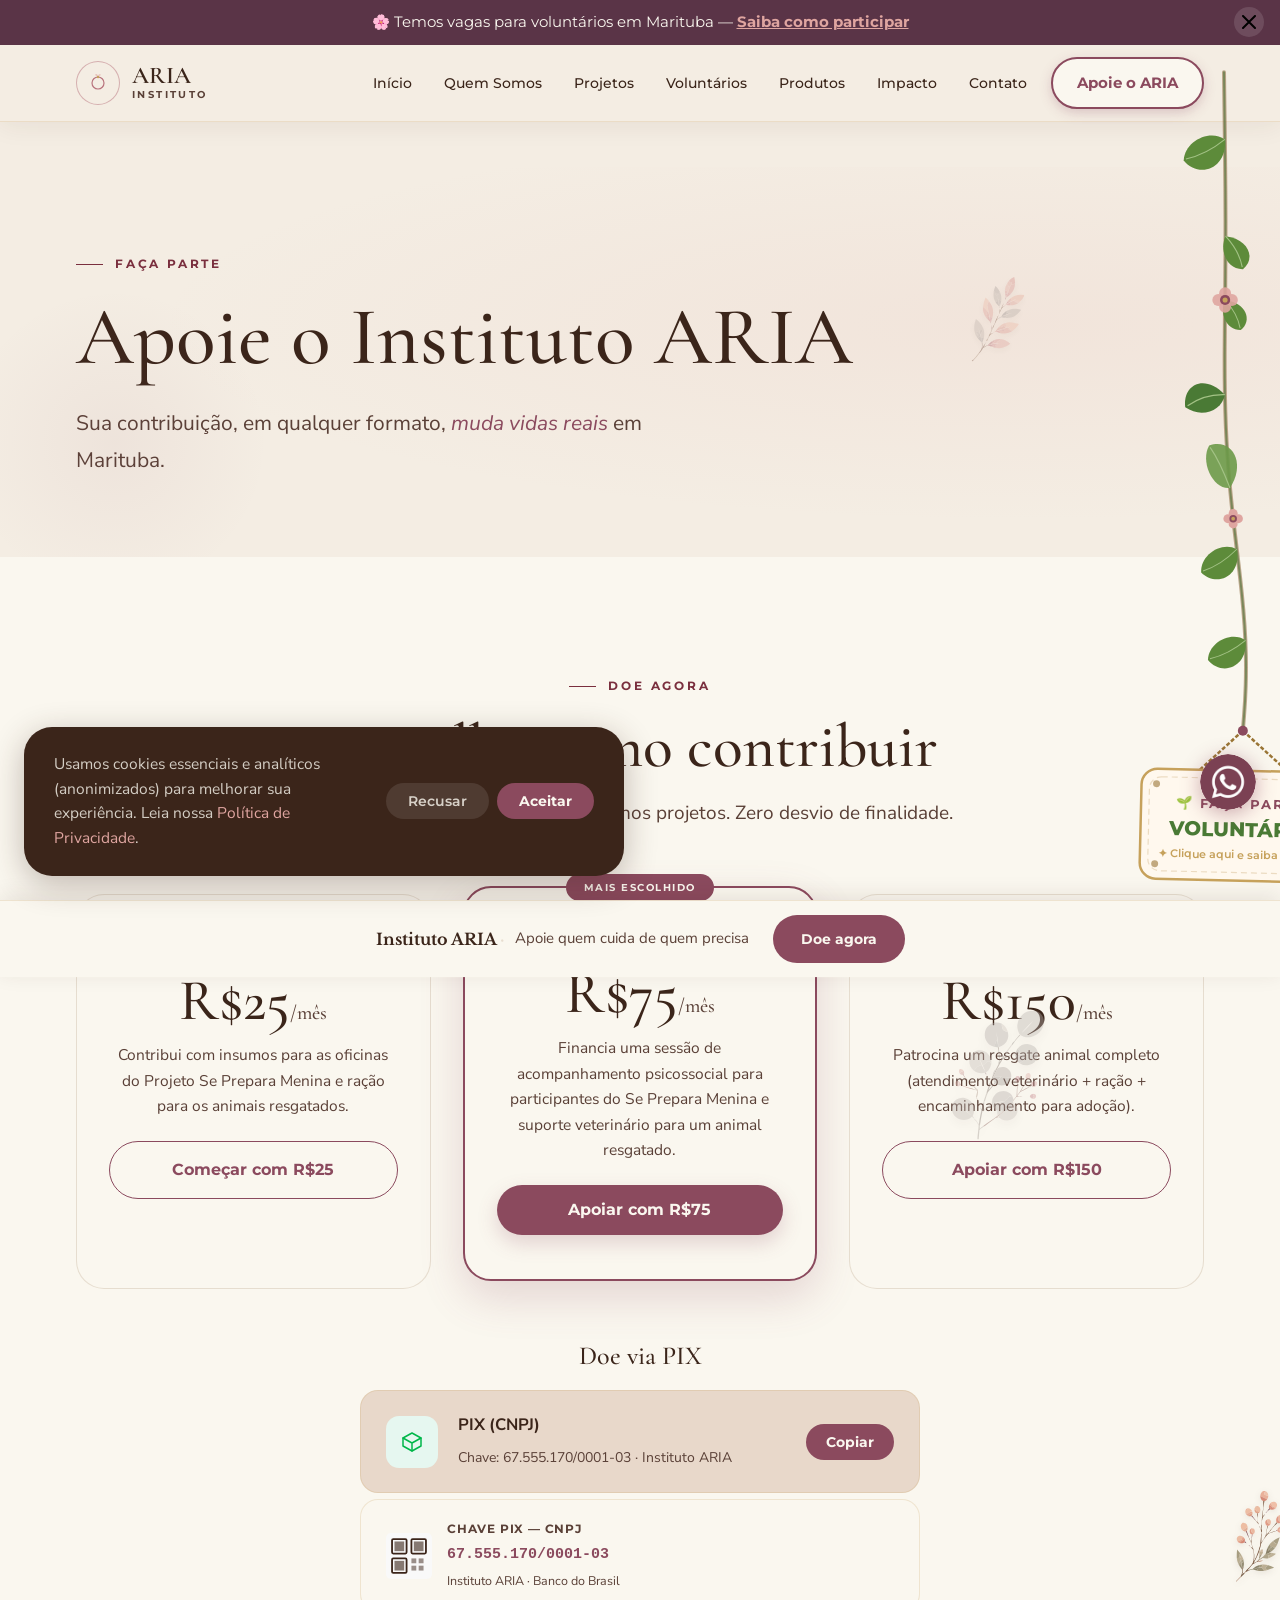
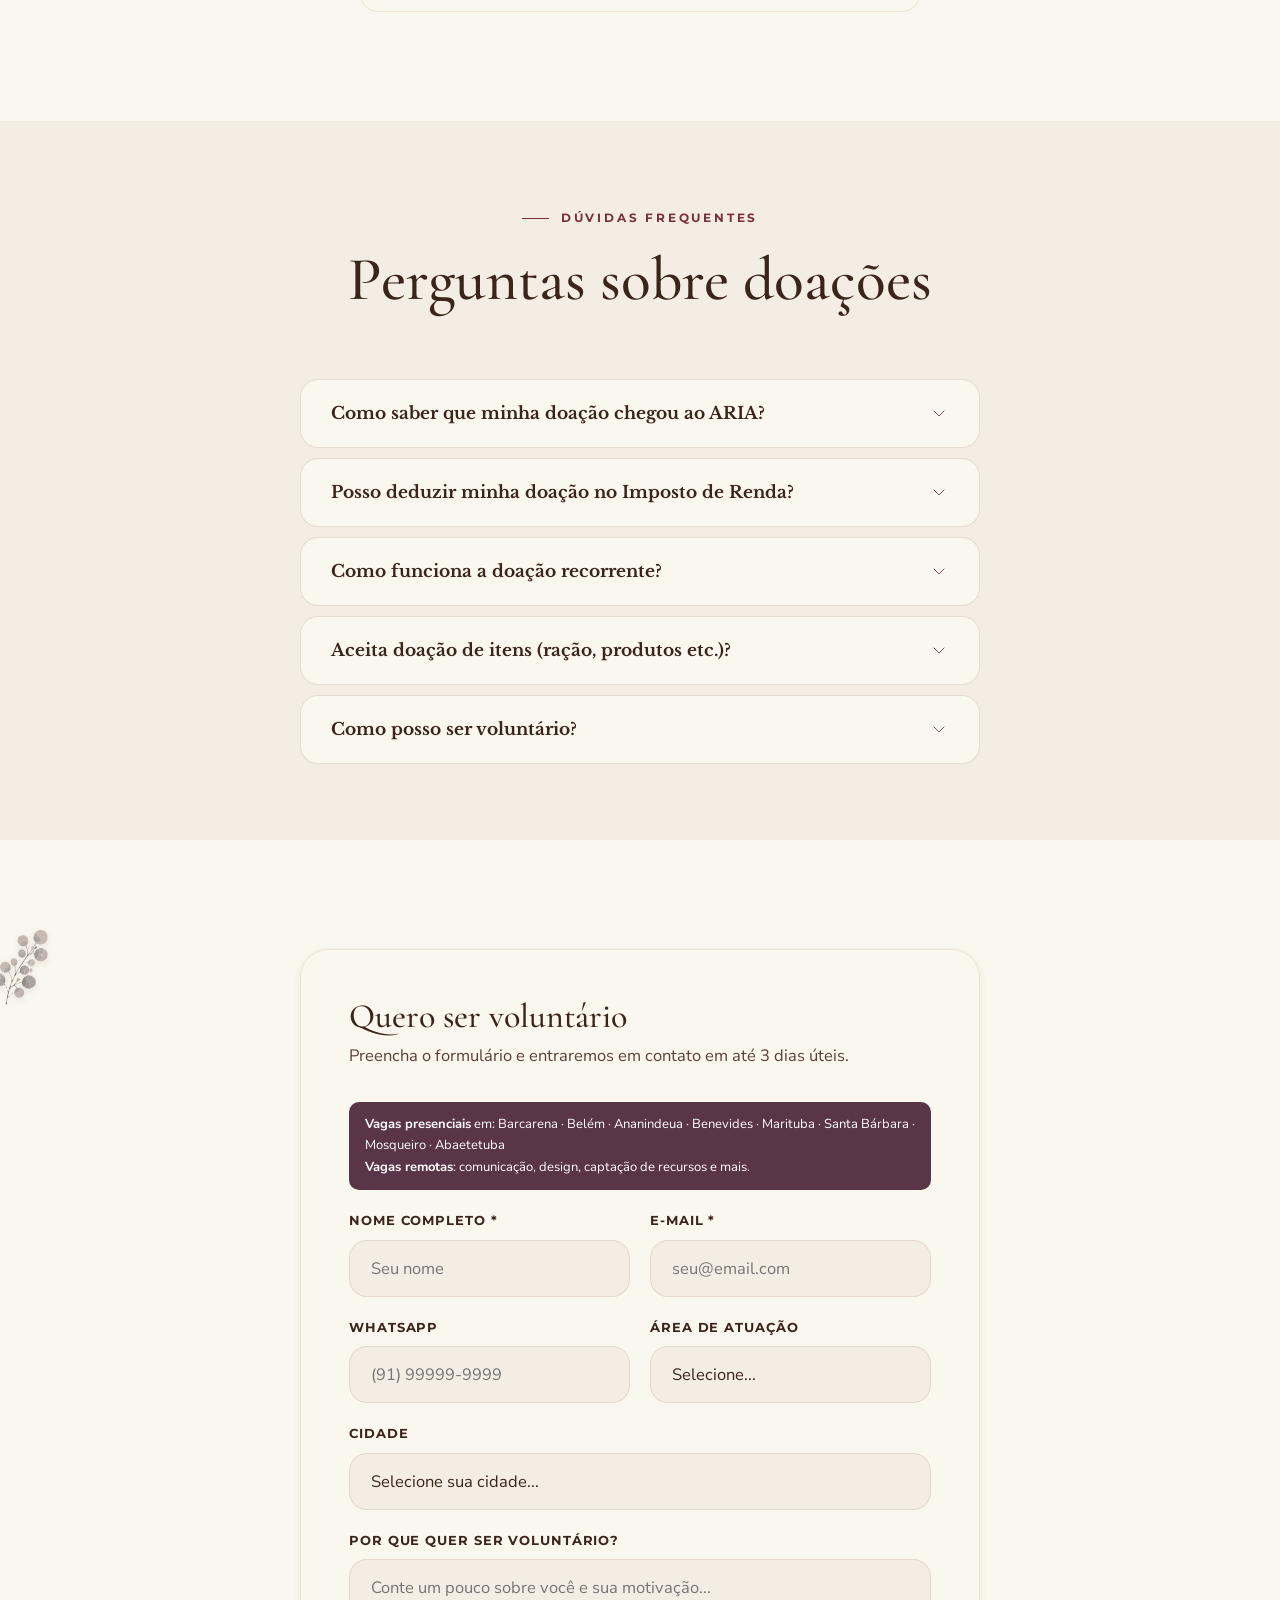
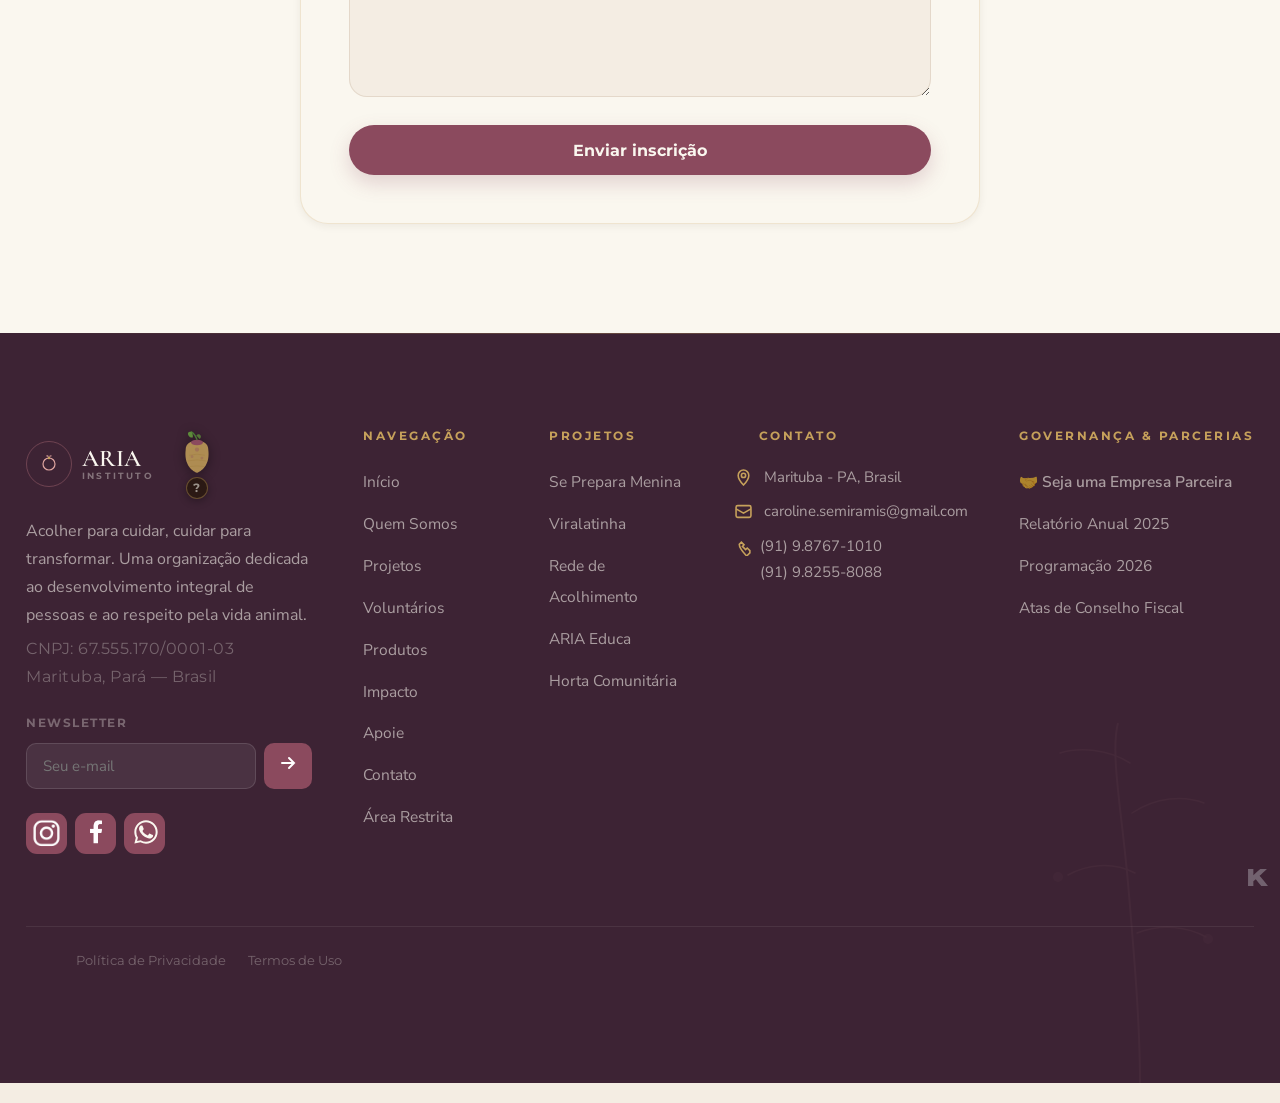
==== apoie.html @ 9a28f28a "Atualização do site institucional" ====
<!DOCTYPE html>
<html lang="pt-BR">
<head>
<meta charset="UTF-8">
<meta name="viewport" content="width=device-width, initial-scale=1.0">
<meta name="description" content="Instituto ARIA — Acolher para cuidar, cuidar para transformar. ONG em Marituba, Pará, dedicada ao desenvolvimento integral de mulheres, famílias e proteção animal.">
<title>Apoie o ARIA — Instituto ARIA</title>
<link rel="preconnect" href="https://fonts.googleapis.com">
  <link rel="preconnect" href="https://loremflickr.com">
<link rel="preconnect" href="https://fonts.gstatic.com" crossorigin>
<link rel="preload" href="https://fonts.googleapis.com/css2?family=Cormorant+Garamond:ital,wght@0,300;0,400;0,500;0,600;1,300;1,400;1,500&family=Libre+Baskerville:ital,wght@0,400;0,700;1,400&family=Nunito+Sans:opsz,wght@6..12,300;6..12,400;6..12,500;6..12,600;6..12,700&family=Montserrat:wght@400;500;600;700&display=swap" as="style" onload="this.onload=null;this.rel='stylesheet'">
<noscript><link rel="stylesheet" href="https://fonts.googleapis.com/css2?family=Cormorant+Garamond:ital,wght@0,300;0,400;0,500;0,600;1,300;1,400;1,500&family=Libre+Baskerville:ital,wght@0,400;0,700;1,400&family=Nunito+Sans:opsz,wght@6..12,300;6..12,400;6..12,500;6..12,600;6..12,700&family=Montserrat:wght@400;500;600;700&display=swap"></noscript>
<link rel="stylesheet" href="css/main.css">
<link rel="stylesheet" href="css/head2.css">
<link rel="stylesheet" href="css/vine.css">
</head>
<body data-page="apoie">
<!-- sprite das plantas/flores, invisível, só fonte para os <use> -->
<svg class="sprite-defs" aria-hidden="true">
  <defs>
<symbol id="plant-1" viewBox="0 0 10.68 22.56"><path fill="#957056" d="M85.38 20.59c.34-.14.74.1.81.44a.6.6 0 0 1-.27.71c-.29.18-.72.08-.88-.22a1 1 0 0 1-.08-.43c.02-.24.2-.43.42-.5" style="stroke-width:.0521303" transform="translate(-76.02 -20.55)"/><path fill="#694529" d="M81.94 22.12c-.14-.3.12-.7.46-.65.24 0 .4.23.42.45-.03.13-.06.28-.17.36-.22.18-.6.11-.7-.16" style="stroke-width:.0521303" transform="translate(-76.02 -20.55)"/><path fill="#6b4428" d="M79.34 21.68c.38-.2.88.18.78.6-.05.44-.65.57-.94.3-.27-.25-.17-.75.16-.9" style="stroke-width:.0521303" transform="translate(-76.02 -20.55)"/><path fill="#7e5a3f" d="M84.96 23.28c.02-.27.48-.26.5 0 .04.18-.1.34-.27.35l-.05.17-.08-.21c-.06-.1-.14-.19-.1-.31" style="stroke-width:.0521303" transform="translate(-76.02 -20.55)"/><path fill="#6e492c" d="M82.2 23.3c.05-.23.4-.23.47-.03.03.14-.08.25-.14.36.06.37.04.74.06 1.1q.03.6.04 1.2c.08.87.01 1.74.1 2.6.14-.43.2-.89.27-1.34q.24-1.7.58-3.38c-.12-.1-.18-.28-.04-.38.14-.17.41.02.38.22-.02.1-.15.14-.18.25-.08.66-.23 1.32-.33 1.99q-.14 1.1-.32 2.2l-.05.08c.13-.04.14-.2.2-.29q.39-.67.69-1.37c.3-.74.62-1.47.87-2.23q.1-.35.26-.69l.08.2c-.02.34-.17.63-.27.94-.26.66-.46 1.34-.77 1.98q-.32.75-.74 1.44c-.2.4-.5.76-.52 1.23.29.74.63 1.47.9 2.22l.04-.03.13-.1c-.02.1 0 .22-.11.24a.4.4 0 0 0-.27.22l-.33-.89c-.2-.55-.45-1.07-.64-1.62a7 7 0 0 1-1.28-.3l.33-.14q.15.03.31.05c-.26-.16-.5-.35-.78-.49q-.8-.5-1.53-1.07c-.52-.4-1.06-.74-1.57-1.13-.13-.1-.3-.15-.38-.3 0-.08.12-.2.2-.1.22.23.52.38.78.57l1.03.74c.44.3.84.63 1.3.9.23.12.44.28.68.38-1.05-1.1-1.94-2.36-2.89-3.56-.06-.11-.25-.06-.3-.2-.1-.2.17-.42.34-.3.09.09.07.21.05.32.88 1.02 1.61 2.16 2.58 3.1.23.22.4.5.65.7q-.27-.47-.5-.97l-.99-2.02q-.35-.8-.65-1.63c-.12-.01-.24-.09-.25-.22-.04-.18.19-.38.34-.25.13.1.12.27.06.4.41.9.77 1.82 1.25 2.68q.4.83.83 1.66-.03-.23-.1-.45l-.92-4.04q-.14-.1-.2-.26.07-.18.24-.24c.18.03.31.25.17.4q.06.47.2.93.37 1.63.77 3.24c.05.15.04.33.13.46.01-.68-.04-1.36-.04-2.03-.03-.6 0-1.19-.04-1.78l-.01-.85c-.12-.06-.22-.18-.17-.33" style="stroke-width:.0521303" transform="translate(-76.02 -20.55)"/><path fill="#6c472b" d="M77.67 23.4c.25-.07.54.09.59.35.07.3-.21.6-.51.56-.29.02-.5-.3-.41-.57a.5.5 0 0 1 .33-.33" style="stroke-width:.0521303" transform="translate(-76.02 -20.55)"/><path fill="#744e31" d="M86.06 23.77c.37-.12.75.3.6.65-.1.38-.65.44-.86.14-.2-.26-.07-.71.26-.79" style="stroke-width:.0521303" transform="translate(-76.02 -20.55)"/><path fill="#714d30" d="M77.14 25.12q.2-.06.37.06c.22.18.16.57-.09.68-.2.11-.45 0-.55-.19-.1-.22.05-.48.27-.55" style="stroke-width:.0521303" transform="translate(-76.02 -20.55)"/><path fill="#805b3e" d="M85.3 25.99c-.08-.25.09-.6.38-.57.23-.01.42.3.28.5-.08.18-.28.25-.47.22l-.1-.17h-.03z" style="stroke-width:.0521303" transform="translate(-76.02 -20.55)"/><path fill="#714c2e" d="m85.36 25.98.03-.01.1.17c-.13.3-.34.55-.5.84a8 8 0 0 0-.9 3.12q-.08 1.05.04 2.1c.05.54.27 1.04.4 1.55q.68 2.28.86 4.64c.1 1.56.07 3.14-.25 4.68l-.15.04-.14-.12a20 20 0 0 0-1-10.27c-.34-.26-.64-.58-1-.83l-.7-.5a39 39 0 0 0-3.61-1.91c-.35-.17-.66-.4-1.01-.55a1 1 0 0 1-.28-.18c.07-.05.16-.2.25-.1.4.35.94.47 1.4.72q1.1.49 2.14 1.04 1.08.56 2.06 1.28c.17.12.31.28.5.4l-.07-.16a.4.4 0 0 1 .27-.22c.11-.02.1-.15.1-.23l-.12.1a8 8 0 0 1 .04-1.63c.1-1.03.4-2.04.9-2.94.18-.36.43-.69.64-1.03" style="stroke-width:.0521303" transform="translate(-76.02 -20.55)"/><path fill="#765235" d="M76.26 26.32c.3-.16.7.17.61.5-.03.2-.22.37-.42.35a.43.43 0 0 1-.43-.4.5.5 0 0 1 .24-.45" style="stroke-width:.0521303" transform="translate(-76.02 -20.55)"/><path fill="#754f2e" d="M77.37 27.3c-.01-.23.31-.35.46-.18.1.07.07.2.05.3.67.36 1.35.73 2.07 1.02.55.19 1.09.42 1.66.54l-.33.15c-.42-.15-.85-.24-1.25-.4-.5-.23-1.02-.42-1.48-.72-.25-.17-.54-.3-.74-.54-.16.13-.42.03-.44-.18" style="stroke-width:.0521303" transform="translate(-76.02 -20.55)"/><path fill="#795437" d="M76.67 27.93c.18-.1.43.04.43.25.02.28-.38.42-.55.2-.13-.14-.06-.38.12-.45" style="stroke-width:.0521303" transform="translate(-76.02 -20.55)"/><path fill="#8f6b51" d="M77.73 31.44c.33-.1.72.1.8.44.14.4-.26.85-.68.78-.22-.04-.45-.19-.52-.41a.65.65 0 0 1 .4-.8" style="stroke-width:.0521303" transform="translate(-76.02 -20.55)"/></symbol>
<symbol id="plant-2" viewBox="0 0 10.72 24.25"><path fill="#fff" d="M100.02 57.37c-.06-.3-.16-.59-.15-.89q.17.52.27 1.05.1.42.17.82v.17l-.1-.06c-.01-.37-.12-.73-.2-1.1" style="stroke-width:.0521303" transform="translate(-90.93 -18.8)"/><path fill="#bdb9b5" d="M110.2 41.96q.08-.03.18-.02c.01.42-.06.84-.1 1.25a6.4 6.4 0 0 1-.97 2.62 5 5 0 0 1-3.1 2.07q.56-.98 1.17-1.91c.54-.8 1.06-1.6 1.65-2.36q.15-.17.26-.36-.16.16-.31.36c-.9 1.06-1.68 2.2-2.43 3.37q-.1-.1-.25-.13-.03-.12-.01-.25c.07-.13.18-.23.24-.36l-.2-.05.11-.1-.07-.1.25-.06c-.15-.16-.17-.39-.24-.59q.01-.07.05-.16c.37-.85.95-1.61 1.7-2.17a7 7 0 0 1 2.07-1.05M102.8 43.73c.09-.16.13-.35.28-.47a5.7 5.7 0 0 1 1.81 2.76c.11.53.2 1.07.1 1.6l-.05-.15-.05.2-.07-.2c-.19.04-.4.12-.55-.03-.11 0-.22.04-.33 0-.1-.16-.02-.4-.2-.52l-.04-.03c-.08-.57-.21-1.14-.3-1.72-.05-.19-.06-.38-.14-.57q.22 1.38.41 2.76l-.01.03-.07.25c-.07-.08-.16 0-.21.06l-.31.37c0 .2-.02.42-.21.53a4.7 4.7 0 0 1-.67-2.7c.06-.75.3-1.48.6-2.17" style="stroke-width:.0521303" transform="translate(-90.93 -18.8)"/><path fill="#aca9a7" d="M106.04 47.77a5 5 0 0 1 .34-2.43c.07.2.1.43.24.59l-.25.06.07.1-.11.1.2.05c-.06.13-.17.23-.24.36q-.02.13.01.25.16.03.25.13c-.18.26-.3.56-.5.79" style="stroke-width:.0521303" transform="translate(-90.93 -18.8)"/><path fill="#b5b1ae" d="M103.73 46.92c.19.12.1.36.21.53q.16.02.33-.01c.16.15.36.07.55.03l.07.2.05-.2.05.15a5 5 0 0 1-.59 1.83q-.07-.25-.08-.5-.15-.16-.28-.32l-.04.2c-.09-.45-.12-.9-.2-1.36-.02-.18-.07-.36-.07-.55" style="stroke-width:.0521303" transform="translate(-90.93 -18.8)"/><path fill="#beb9b5" d="M99.54 47.4q.7.39 1.3.91c.4.32.7.72 1 1.14q.44.78.6 1.67l-.25.08-.04.06-.07-.05-.08.03q-.16-.22-.29-.48c-.16.02-.3.13-.44.2l-.15-.13h-.1q-.34-.82-.68-1.64c0 .14.08.26.12.39q.27.7.5 1.44-.15.09-.33.13c0 .2-.23.3-.25.5q-.1.01-.18.06-.04.22-.14.42a5 5 0 0 1-.79-3.1q.07-.83.27-1.63" style="stroke-width:.0521303" transform="translate(-90.93 -18.8)"/><path fill="#aeaaa7" d="M103.59 47.64q.02-.13.07-.25c.1.4.1.82.18 1.22l-.02.03a1 1 0 0 0-.08.32l-.08-.1a.6.6 0 0 1-.3.44q-.28-.33-.5-.7c.19-.1.2-.33.2-.53l.32-.37c.05-.06.14-.14.2-.06" style="stroke-width:.0521303" transform="translate(-90.93 -18.8)"/><path fill="#bcb7b3" d="M110.23 47.71c.3 0 .59-.03.88.03q-.02.14-.07.27c-.36.9-.84 1.76-1.51 2.46a5 5 0 0 1-2.91 1.46c-.4.05-.78.03-1.17.03q.32-.35.7-.65a33 33 0 0 1 3.55-2.68q-.6.32-1.16.69c-.42.25-.8.57-1.2.84l-.31-.03c.09-.15.04-.32-.01-.47.1-.21.1-.5-.08-.67.42-.4.93-.67 1.45-.91a6 6 0 0 1 1.84-.37M106.46 53.9a5.6 5.6 0 0 1 3.09.2q-.56.87-1.29 1.62a5 5 0 0 1-1.89 1.28 5.4 5.4 0 0 1-2.3.3c-.28-.03-.57-.05-.85-.14.1-.15.28-.22.43-.32.74-.5 1.54-.88 2.32-1.28q1.02-.5 2.07-.94c-.16.02-.32.1-.47.15-.74.3-1.48.57-2.18.94q-.12.06-.23.08l-.22-.02c-.02-.15-.02-.32-.12-.44q-.13-.1-.27-.2c-.04-.08 0-.17.01-.25v-.01a5 5 0 0 1 1.9-.96" style="stroke-width:.0521303" transform="translate(-90.93 -18.8)"/><path fill="#a27f67" d="m106.02 47.84.13.01q0 .12-.06.22a141 141 0 0 0-2.32 5.03c.21-.1.34-.32.54-.45.3-.29.65-.5.93-.8l.14.12q-.74.6-1.42 1.27c-.23.26-.52.48-.64.82-.3.75-.65 1.48-.94 2.23l-.76 1.77v.06c.46-.43.98-.77 1.5-1.11.01.05.09.12.05.17-.57.4-1.15.8-1.64 1.29-.17.13-.2.35-.3.53-.17.48-.42.92-.56 1.4.15-.08.27-.21.43-.28q.06.01.1.04c-.22.24-.52.4-.7.67-.33.7-.59 1.43-.9 2.13-.16.39-.27.8-.46 1.17l-.22-.1c.1-.34.25-.65.37-.97q.5-1.23 1-2.45.16-.38.1-.79c-.05-.3-.04-.6-.1-.89-.04-.17-.01-.36-.13-.51l.04.04.11.06v-.17l.01.08q.08.44.15.92.09.33.04.68.38-.87.74-1.73.18-.42.35-.86c.24-.47.42-.96.63-1.45.02-.37-.08-.75-.13-1.12q-.08-.51-.2-1.02l.16-.03q.22.85.32 1.74c.12-.05.12-.2.17-.29q.47-1.08.97-2.16.3-.6.52-1.21c-.02-.35.02-.7 0-1.05q-.05-.45-.06-.91l.12-.03h.02c.05.54.11 1.08.09 1.63q.08-.08.12-.18.8-1.77 1.69-3.52" style="stroke-width:.0521303" transform="translate(-90.93 -18.8)"/><path fill="#a39f9d" d="m104 48.83.04-.2c.07.13.19.2.28.31q.01.26.08.51-.12.24-.28.45l-.02.01c-.02-.36-.08-.72-.1-1.08" style="stroke-width:.0521303" transform="translate(-90.93 -18.8)"/><path fill="#9f9b98" d="M103.74 48.96a1 1 0 0 1 .08-.32q.06.28.07.55c.04.24.09.47.05.71q-.3-.3-.57-.6.25-.15.29-.44z" style="stroke-width:.0521303" transform="translate(-90.93 -18.8)"/><path fill="#b5b2af" d="M105.8 50.53c.26-.6.67-1.1 1.14-1.54.18.17.18.46.08.67.05.15.1.32.01.47l.3.03q-.44.35-.88.7c-.22-.14-.55-.06-.66-.33" style="stroke-width:.0521303" transform="translate(-90.93 -18.8)"/><path fill="#afaba8" d="M105.6 50.96q.08-.22.2-.43c.1.27.43.2.65.32q-.56.46-1.1.97l-.07.02c.08-.3.22-.58.32-.88" style="stroke-width:.0521303" transform="translate(-90.93 -18.8)"/><path fill="#b8b4b1" d="M101.27 50.95c.15-.06.28-.17.44-.19q.13.26.29.48l.08-.03.07.05.04-.06.24-.08c.11.63.04 1.28-.1 1.9q-.12-.08-.24-.17c-.23-.22-.27-.54-.42-.79-.04-.08-.14-.03-.18.02q-.23-.62-.46-1.25h.1z" style="stroke-width:.0521303" transform="translate(-90.93 -18.8)"/><path fill="#b5b0ad" d="M100.63 51.15q.19-.04.34-.13.16.42.3.86l-.25.3.17.03c-.05.17-.24.15-.37.19q.02.12-.01.24-.12.1-.19.23a4 4 0 0 1-.56-.74c.08-.13.1-.28.14-.42q.08-.04.18-.07c.02-.2.24-.29.25-.5" style="stroke-width:.0521303" transform="translate(-90.93 -18.8)"/><path fill="#a8a5a3" d="m101.02 52.18.25-.3c.21.65.46 1.28.62 1.95a4 4 0 0 1-1.27-.96q.07-.14.19-.23c.03-.08 0-.16 0-.24.14-.04.33-.02.38-.2zM101.5 52.08c.03-.05.13-.1.17-.02.15.25.2.57.42.79l.25.18c-.06.26-.18.5-.27.75-.1-.1-.1-.25-.15-.37q-.2-.67-.43-1.33" style="stroke-width:.0521303" transform="translate(-90.93 -18.8)"/><path fill="#afacaa" d="M103.12 56.99a5 5 0 0 1 1.44-2.1c0 .07-.05.16-.01.23q.14.1.27.21c.1.12.1.3.12.44l.22.02c-.61.35-1.25.67-1.82 1.1-.07.04-.13.13-.22.1" style="stroke-width:.0521303" transform="translate(-90.93 -18.8)"/><path fill="#bdb7b2" d="M99.54 55.37c.16.07.25.22.36.34.38.44.6 1 .65 1.58q-.16.09-.28.22l-.1-.06-.03.08q-.1-.53-.27-1.05c0 .3.09.6.15.89-.14-.18-.36-.14-.55-.13-.22-.6-.13-1.27.07-1.87" style="stroke-width:.0521303" transform="translate(-90.93 -18.8)"/><path fill="#b0aaa7" d="M99.47 57.24c.19-.01.41-.05.55.13.07.36.18.72.18 1.09l-.04-.04c-.27-.36-.58-.73-.7-1.18" style="stroke-width:.0521303" transform="translate(-90.93 -18.8)"/><path fill="#b0aca7" d="M100.27 57.5q.13-.12.28-.2.03.59-.23 1.13l-.01-.08q-.07-.4-.17-.82l.03-.08z" style="stroke-width:.0521303" transform="translate(-90.93 -18.8)"/><path fill="#bcb4ae" d="M101.95 59.46q.53-.25 1.13-.24c-.01.11-.13.16-.2.23q-.34.31-.75.5c-.29.16-.62.14-.93.21l-.1-.04c.31-.18.52-.5.85-.66" style="stroke-width:.0521303" transform="translate(-90.93 -18.8)"/><path fill="#fcfbfa" d="m98.8 21.17.14-.12.1.13c.17.4-.16.9-.6.84-.16 0-.4-.18-.53-.02.08.56.02 1.12.07 1.68.1 1.37.14 2.74-.07 4.1l-.08.46q-.17.9-.47 1.77c-.23.72-.57 1.39-.82 2.1a8 8 0 0 0 1.63-1.36 8.98 8.98 0 0 0 2.1-4.75c.05-.2.03-.4.03-.6-.18-.12-.41-.22-.46-.44-.16-.35.05-.72.31-.93l.25-.06h.3c.28.16.6.41.54.79a.7.7 0 0 1-.67.64 8 8 0 0 1-.44 2.47 10 10 0 0 1-1.3 2.5l-.32.38c-.5.66-1.2 1.1-1.81 1.65-.23.19-.48.37-.65.6-.2.48-.31.98-.47 1.47-.17.65-.4 1.3-.5 1.97q-.16.66-.27 1.34a26 26 0 0 0-.36 3.7c-.03.4-.1.83 0 1.22 0 .12.07.33-.1.35-.09.02-.14-.06-.19-.12-.05-1.94.07-3.9.48-5.8a25 25 0 0 1 1.05-3.91c.12-.29.05-.6.09-.9.12-1.4 0-2.82-.24-4.2q-.2-1.3-.3-2.62c-.26-.07-.56-.16-.65-.44-.19-.4.04-.89.45-1.03.36-.18.78.06.95.4.2.33 0 .74-.3.94q-.12.05-.23.12.09.84.19 1.67.15.9.28 1.77c.13 1.12.23 2.26.1 3.39a13.34 13.34 0 0 0 1.73-5.89c.03-.25.08-.5 0-.75.03-1.02-.07-2.04-.06-3.06q-.02-.24-.06-.48-.23.1-.47.17c-.17-.07-.4-.04-.53-.2q.1-.08.22-.13c.33.18.67-.05.94-.26h.37l.04.02c.13 0 .31.1.43 0 .23-.12.23-.35.15-.57m1.58 3.08a.6.6 0 0 0-.33.35c-.03.26.18.58.47.52.2.1.33-.08.42-.2.21-.34-.2-.81-.56-.67m-5.27.05c-.26.1-.42.49-.22.71.2.31.83.27.9-.15.17-.37-.33-.72-.68-.56" style="stroke-width:.0521303" transform="translate(-90.93 -18.8)"/><path fill="#a5826f" d="M97.39 20.87q.22-.09.45-.01c.1.08.16.2.07.32-.1.2-.4.16-.52-.01q-.05-.15 0-.3" style="stroke-width:.0521303" transform="translate(-90.93 -18.8)"/><path fill="#af8a78" d="M94.45 21.85c.3-.11.58.3.41.55-.14.28-.62.19-.67-.12-.04-.19.1-.37.26-.43" style="stroke-width:.0521303" transform="translate(-90.93 -18.8)"/><path fill="#926e5b" d="M93.67 23.14c.25-.09.56.12.53.4 0 .26-.3.47-.54.36-.34-.11-.32-.66.01-.76" style="stroke-width:.0521303" transform="translate(-90.93 -18.8)"/><path fill="#b5937f" d="M93.36 25.7c.2-.04.43.13.38.35-.02.23-.33.37-.5.2-.23-.14-.12-.5.12-.55" style="stroke-width:.0521303" transform="translate(-90.93 -18.8)"/><path fill="#9b7764" d="M101.18 29.09c.26-.1.55.18.45.45-.06.28-.49.34-.63.1-.14-.19-.03-.47.18-.55" style="stroke-width:.0521303" transform="translate(-90.93 -18.8)"/><path fill="#714b2d" d="M93.61 30.32c.18-.1.45-.01.49.2.06.25-.2.54-.45.4-.28-.06-.28-.48-.04-.6" style="stroke-width:.0521303" transform="translate(-90.93 -18.8)"/><path fill="#864859" d="M91.16 30.79c.28-.14.66.09.6.42.02.33-.42.51-.66.3-.25-.17-.21-.59.06-.72" style="stroke-width:.0521303" transform="translate(-90.93 -18.8)"/><path fill="#9a5d6c" d="M100.09 31.39c.23-.12.54.07.53.33.04.3-.35.52-.6.36-.26-.15-.23-.6.07-.7" style="stroke-width:.0521303" transform="translate(-90.93 -18.8)"/><path fill="#894c5b" d="M94.26 32.35c.03-.19.24-.36.43-.26.22.1.21.5-.05.55-.2.05-.37-.1-.38-.3" style="stroke-width:.0521303" transform="translate(-90.93 -18.8)"/><path fill="#e6d8cc" d="M95.1 24.3c.35-.16.85.19.68.56-.07.42-.7.46-.9.15-.2-.22-.04-.61.22-.71" style="stroke-width:.0521303" transform="translate(-90.93 -18.8)"/><path fill="#e8dbd0" d="M100.37 24.25c.37-.14.77.33.56.66-.1.13-.22.3-.42.21-.3.06-.5-.26-.47-.52a.6.6 0 0 1 .33-.35" style="stroke-width:.0521303" transform="translate(-90.93 -18.8)"/><path fill="#f9f7f5" d="M97.54 18.81c.22-.02.47-.01.63.16q.19.25.22.56c.32-.11.68 0 .8.34.05.36-.01.82-.39 1l.14.18-.15.12q-.2-.16-.43-.26c-.26-.08-.42-.34-.67-.43-.25 0-.45.2-.6.38q-.08.36-.28.66c-.1.14-.04.33.05.46q-.12.05-.22.13-.19-.2-.16-.47c-.17-.12-.38-.17-.54-.3-.13-.15-.32-.32-.28-.55-.08-.33.22-.51.46-.64-.04-.29-.06-.6.1-.85l.06-.06q.09-.08.22-.13c.22.02.46-.01.62.17.17-.1.2-.4.42-.47m-.16.57h-.05c.04.13-.12.47.05.47.06.15.23.25.37.32.16-.07.34-.19.36-.37h.05c-.02-.13.07-.37-.05-.42 0-.2-.2-.38-.41-.36-.17.04-.31.19-.32.36m-.92.02c-.25.22-.1.68.07.86.15.15.54.36.64.06.12-.04.03-.3.05-.42l-.05.02c.07-.38-.37-.73-.71-.52m2.09.31c-.36.14-.54.7-.22.97.1.14.34.04.45-.05q.19-.29.22-.62c-.07-.17-.22-.4-.45-.3m-2.63.83c-.1.04-.1.3 0 .35.05.17.2.3.37.37.14.04.31.16.45.04.12-.22.14-.56-.1-.7-.18-.15-.58-.34-.72-.06" style="stroke-width:.0521303" transform="translate(-90.93 -18.8)"/><path fill="#a4826e" d="M97.38 19.38c.01-.17.15-.32.32-.36.2-.02.4.16.41.36v.42c-.02.18-.2.3-.36.37-.14-.07-.31-.17-.37-.32z" style="stroke-width:.0521303" transform="translate(-90.93 -18.8)"/><path fill="#a98775" d="M96.46 19.4c.34-.21.78.14.7.52-.05-.11-.15-.43-.1.07-.12.17-.35.2-.53.27-.17-.18-.32-.64-.07-.86M98.55 19.71c.23-.1.38.13.45.3q-.03.33-.22.62c-.11.1-.34.2-.45.05-.32-.27-.14-.83.22-.97" style="stroke-width:.0521303" transform="translate(-90.93 -18.8)"/><path fill="#daccc3" d="M97.33 19.39h.05v.46c-.17 0-.01-.34-.05-.46" style="stroke-width:.0521303" transform="translate(-90.93 -18.8)"/><path fill="#baa195" d="M98.11 19.38c.12.05.03.3.05.42h-.05z" style="stroke-width:.0521303" transform="translate(-90.93 -18.8)"/><path fill="#a3816e" d="M97.05 20c-.04-.51.06-.2.12-.08v.4c-.1.3-.49.1-.64-.06.18-.07.41-.1.52-.27" style="stroke-width:.0521303" transform="translate(-90.93 -18.8)"/><path fill="#c1a79a" d="m97.17 19.92.05-.02c-.02.13.07.38-.05.42z" style="stroke-width:.0521303" transform="translate(-90.93 -18.8)"/><path fill="#a58573" d="M95.92 20.54c.14-.28.54-.1.72.06.24.14.22.48.1.7-.14.12-.3 0-.45-.04a.6.6 0 0 1-.37-.37z" style="stroke-width:.0521303" transform="translate(-90.93 -18.8)"/><path fill="#a88774" d="M97.1 20.86c.14-.18.34-.38.6-.38.24.1.4.35.66.43q.24.09.43.26c.08.22.08.45-.15.57h-.43l-.04-.01c-.1-.11-.3-.12-.37 0-.27.2-.6.43-.94.25-.09-.13-.15-.32-.05-.46q.2-.3.28-.66" style="stroke-width:.0521303" transform="translate(-90.93 -18.8)"/><path fill="#d5c4b9" d="M95.92 20.89c-.1-.04-.1-.31 0-.35z" style="stroke-width:.0521303" transform="translate(-90.93 -18.8)"/><path fill="#dfcfc8" d="M97.8 21.72c.08-.11.28-.1.37 0z" style="stroke-width:.0521303" transform="translate(-90.93 -18.8)"/><path fill="#decec4" d="M98.2 21.74h.44c-.12.1-.3 0-.43 0" style="stroke-width:.0521303" transform="translate(-90.93 -18.8)"/><path fill="#f3ece7" d="M97.77 25.68c.07.24.02.5-.01.75q-.03-.38 0-.75" style="stroke-width:.0521303" transform="translate(-90.93 -18.8)"/><path fill="#ac8187" d="M91.7 31.02c.1.04.1.3 0 .34z" style="stroke-width:.0521303" transform="translate(-90.93 -18.8)"/><path fill="#f3ece6" d="M94.45 42.7c-.1-.4-.03-.82 0-1.22q.03.6 0 1.22" style="stroke-width:.0521303" transform="translate(-90.93 -18.8)"/></symbol>
<symbol id="plant-3" viewBox="0 0 10.58 24.92"><path fill="#753d4d" d="M114.54 24.88a2.3 2.3 0 0 1 1.64-.3c-.2.04-.42.03-.61.1.11.09.26.1.39.17q.2.23.43.42c0 .11-.04.23-.17.25 0 .12.1.2.18.27q-.24.52-.65.94c-.1-.03-.22-.05-.25-.17-.08-.23-.14-.48-.34-.64l-.01-.16c-.13-.14-.3-.23-.37-.4-.05-.13-.17-.2-.25-.3z" style="stroke-width:.0521303" transform="translate(-106.03 -18.15)"/><path fill="#864555" d="M115.57 24.68c.2-.07.4-.06.6-.1q.25.01.44.14 0 .56-.21 1.07c-.08-.08-.18-.15-.18-.27.13-.02.17-.14.17-.25q-.23-.2-.43-.42c-.13-.06-.28-.08-.4-.17" style="stroke-width:.0521303" transform="translate(-106.03 -18.15)"/><path fill="#8d4454" d="M113.54 18.35a1 1 0 0 1 .6-.2c.2.06.35.24.45.41.35.8.27 1.7-.03 2.5h-.02q-.08.01-.14.05l.03-.16h-.15c-.1-.14-.1-.33-.15-.48q-.13-.17-.33-.23l-.09.05-.09-.2a.5.5 0 0 0-.31-.05c-.16.05-.3-.02-.45-.07-.1.12-.18.3-.37.26l-.07-.15c.19-.66.56-1.3 1.12-1.73" style="stroke-width:.0521303" transform="translate(-106.03 -18.15)"/><path fill="#753b4b" d="M112.86 19.97c.15.05.3.12.45.07q.15-.03.31.05l.1.2.08-.05q.2.06.33.23c.05.16.04.34.15.47l.15.01-.03.16.14-.05q-.25.68-.82 1.12c-.19.13-.41.27-.65.26l-.3-.08h-.02c-.52-.63-.55-1.53-.33-2.28l.07.15c.19.04.28-.14.37-.26" style="stroke-width:.0521303" transform="translate(-106.03 -18.15)"/><path fill="#9a4b5a" d="M107.7 21.12h.37c.54.18.94.6 1.23 1.07-.44.23-.91.42-1.41.47-.13.06-.22.18-.33.27l-.1-.05-.03.1q-.12-.45-.06-.9c.02-.34.08-.71.33-.96" style="stroke-width:.0521303" transform="translate(-106.03 -18.15)"/><path fill="#894455" d="M107.89 22.66c.5-.05.97-.24 1.4-.47.2.29.3.6.4.93-.24.14-.49.23-.73.35-.3.14-.64.2-.92.39q-.13.07-.18.24-.31-.53-.43-1.13l.04-.1.09.06c.1-.09.2-.21.33-.27" style="stroke-width:.0521303" transform="translate(-106.03 -18.15)"/><path fill="#6d4a2e" d="m112.76 22.36.3.08a75 75 0 0 1-1.84 5.6l-.07-.2-.21-.01c.66-1.8 1.3-3.62 1.82-5.47" style="stroke-width:.0521303" transform="translate(-106.03 -18.15)"/><path fill="#783b4a" d="M108.96 23.47c.24-.12.5-.21.73-.35.12.56.17 1.25-.25 1.7l-.28.12c-.17.05-.35-.01-.5-.08-.34-.16-.6-.45-.8-.76q.05-.16.18-.24c.28-.2.62-.25.92-.4" style="stroke-width:.0521303" transform="translate(-106.03 -18.15)"/><path fill="#735033" d="M109.16 24.94q.15-.05.28-.12c.56 1.53.71 3.2.57 4.82 0 .3-.07.6-.08.9l.07-.12c.17-.55.4-1.07.58-1.61q.17-.5.36-.98h.2l.08.21q-.5 1.31-.97 2.62-.23.63-.44 1.28.13-.16.23-.35a28 28 0 0 1 3.2-4.27c.06-.08.18-.14.18-.26l.22.31c-.28.33-.6.62-.86.96-.48.56-.9 1.15-1.34 1.74q-.9 1.26-1.58 2.64-.32.62-.58 1.26.17-.15.3-.33a8 8 0 0 1 2.14-1.78c.18-.1.35-.25.56-.3q.01.13.08.26l.01.04a8.5 8.5 0 0 0-3.14 2.77c-.23.35-.5.67-.67 1.06q-.65 1.48-1.22 3c-.51 1.38-.94 2.82-.95 4.3-.1.14-.24.06-.36 0 .04-1.97.71-3.84 1.44-5.65.63-1.54 1.28-3.08 1.73-4.68.08-.4.23-.78.26-1.19q.26-1.43.28-2.87.03-1.89-.58-3.66" style="stroke-width:.0521303" transform="translate(-106.03 -18.15)"/><path fill="#633646" d="M113.82 25.5q.3-.39.72-.62l-.01.17c.08.1.2.18.25.3.08.18.24.27.37.4l.01.17c.2.16.26.41.34.64.03.12.16.14.25.17q-.21.23-.48.38-.11-.05-.24-.08-.06-.18-.18-.33c.09-.21-.04-.45-.2-.6-.13-.1-.22-.26-.35-.37-.17-.06-.38-.05-.48-.23" style="stroke-width:.0521303" transform="translate(-106.03 -18.15)"/><path fill="#532f3f" d="M113.4 26.38c.06-.32.23-.61.42-.88.1.18.31.17.48.23q.17.18.35.38c.16.14.29.38.2.59.1.1.13.22.18.33q.13.03.24.08c-.47.31-1.1.5-1.63.26l-.22-.31c-.1-.21-.07-.46-.03-.68" style="stroke-width:.0521303" transform="translate(-106.03 -18.15)"/><path fill="#693a4c" d="M113.46 30.04q.55-.25 1.18-.22c0 .13-.12.21-.16.33q.02.19.09.36c.1.2.26.36.33.57 0 .12-.06.22-.09.33l.12.32q-.49.36-1.07.45l-.38-.06c.2-.18.1-.44.14-.66.05-.29-.18-.51-.26-.77-.04-.15-.2-.22-.3-.32l.5-.3z" style="stroke-width:.0521303" transform="translate(-106.03 -18.15)"/><path fill="#814454" d="M114.64 29.82c.36.08.83.15.97.55.05.53-.25 1.05-.68 1.36l-.12-.32c.03-.11.1-.21.09-.33-.07-.2-.23-.37-.33-.57l-.1-.36c.05-.12.16-.2.17-.33" style="stroke-width:.0521303" transform="translate(-106.03 -18.15)"/><path fill="#543041" d="M112.28 31.55c.06-.67.57-1.25 1.18-1.51l.1.03-.5.3c.1.1.26.17.3.32.08.26.31.48.26.77-.04.22.05.48-.14.66q.19 0 .38.06c-.52.14-1.13.05-1.5-.36a1 1 0 0 1-.08-.27" style="stroke-width:.0521303" transform="translate(-106.03 -18.15)"/><path fill="#fff" d="M100.02 57.37c-.06-.3-.16-.59-.15-.89q.17.52.27 1.05.1.42.17.82v.17l-.1-.06c-.01-.37-.12-.73-.2-1.1" style="stroke-width:.0521303" transform="translate(-106.03 -18.15)"/><path fill="#bdb9b5" d="M110.2 41.96q.08-.03.18-.02c.01.42-.06.84-.1 1.25a6.4 6.4 0 0 1-.97 2.62 5 5 0 0 1-3.1 2.07q.56-.98 1.17-1.91c.54-.8 1.06-1.6 1.65-2.36q.15-.17.26-.36-.16.16-.31.36c-.9 1.06-1.68 2.2-2.43 3.37q-.1-.1-.25-.13-.03-.12-.01-.25c.07-.13.18-.23.24-.36l-.2-.05.11-.1-.07-.1.25-.06c-.15-.16-.17-.39-.24-.59q.01-.07.05-.16c.37-.85.95-1.61 1.7-2.17a7 7 0 0 1 2.07-1.05M102.8 43.73c.09-.16.13-.35.28-.47a5.7 5.7 0 0 1 1.81 2.76c.11.53.2 1.07.1 1.6l-.05-.15-.05.2-.07-.2c-.19.04-.4.12-.55-.03-.11 0-.22.04-.33 0-.1-.16-.02-.4-.2-.52l-.04-.03c-.08-.57-.21-1.14-.3-1.72-.05-.19-.06-.38-.14-.57q.22 1.38.41 2.76l-.01.03-.07.25c-.07-.08-.16 0-.21.06l-.31.37c0 .2-.02.42-.21.53a4.7 4.7 0 0 1-.67-2.7c.06-.75.3-1.48.6-2.17" style="stroke-width:.0521303" transform="translate(-106.03 -18.15)"/><path fill="#aca9a7" d="M106.04 47.77a5 5 0 0 1 .34-2.43c.07.2.1.43.24.59l-.25.06.07.1-.11.1.2.05c-.06.13-.17.23-.24.36q-.02.13.01.25.16.03.25.13c-.18.26-.3.56-.5.79" style="stroke-width:.0521303" transform="translate(-106.03 -18.15)"/><path fill="#b5b1ae" d="M103.73 46.92c.19.12.1.36.21.53q.16.02.33-.01c.16.15.36.07.55.03l.07.2.05-.2.05.15a5 5 0 0 1-.59 1.83q-.07-.25-.08-.5-.15-.16-.28-.32l-.04.2c-.09-.45-.12-.9-.2-1.36-.02-.18-.07-.36-.07-.55" style="stroke-width:.0521303" transform="translate(-106.03 -18.15)"/><path fill="#beb9b5" d="M99.54 47.4q.7.39 1.3.91c.4.32.7.72 1 1.14q.44.78.6 1.67l-.25.08-.04.06-.07-.05-.08.03q-.16-.22-.29-.48c-.16.02-.3.13-.44.2l-.15-.13h-.1q-.34-.82-.68-1.64c0 .14.08.26.12.39q.27.7.5 1.44-.15.09-.33.13c0 .2-.23.3-.25.5q-.1.01-.18.06-.04.22-.14.42a5 5 0 0 1-.79-3.1q.07-.83.27-1.63" style="stroke-width:.0521303" transform="translate(-106.03 -18.15)"/><path fill="#aeaaa7" d="M103.59 47.64q.02-.13.07-.25c.1.4.1.82.18 1.22l-.02.03a1 1 0 0 0-.08.32l-.08-.1a.6.6 0 0 1-.3.44q-.28-.33-.5-.7c.19-.1.2-.33.2-.53l.32-.37c.05-.06.14-.14.2-.06" style="stroke-width:.0521303" transform="translate(-106.03 -18.15)"/><path fill="#bcb7b3" d="M110.23 47.71c.3 0 .59-.03.88.03q-.02.14-.07.27c-.36.9-.84 1.76-1.51 2.46a5 5 0 0 1-2.91 1.46c-.4.05-.78.03-1.17.03q.32-.35.7-.65a33 33 0 0 1 3.55-2.68q-.6.32-1.16.69c-.42.25-.8.57-1.2.84l-.31-.03c.09-.15.04-.32-.01-.47.1-.21.1-.5-.08-.67.42-.4.93-.67 1.45-.91a6 6 0 0 1 1.84-.37M106.46 53.9a5.6 5.6 0 0 1 3.09.2q-.56.87-1.29 1.62a5 5 0 0 1-1.89 1.28 5.4 5.4 0 0 1-2.3.3c-.28-.03-.57-.05-.85-.14.1-.15.28-.22.43-.32.74-.5 1.54-.88 2.32-1.28q1.02-.5 2.07-.94c-.16.02-.32.1-.47.15-.74.3-1.48.57-2.18.94q-.12.06-.23.08l-.22-.02c-.02-.15-.02-.32-.12-.44q-.13-.1-.27-.2c-.04-.08 0-.17.01-.25v-.01a5 5 0 0 1 1.9-.96" style="stroke-width:.0521303" transform="translate(-106.03 -18.15)"/><path fill="#a27f67" d="m106.02 47.84.13.01q0 .12-.06.22a141 141 0 0 0-2.32 5.03c.21-.1.34-.32.54-.45.3-.29.65-.5.93-.8l.14.12q-.74.6-1.42 1.27c-.23.26-.52.48-.64.82-.3.75-.65 1.48-.94 2.23l-.76 1.77v.06c.46-.43.98-.77 1.5-1.11.01.05.09.12.05.17-.57.4-1.15.8-1.64 1.29-.17.13-.2.35-.3.53-.17.48-.42.92-.56 1.4.15-.08.27-.21.43-.28q.06.01.1.04c-.22.24-.52.4-.7.67-.33.7-.59 1.43-.9 2.13-.16.39-.27.8-.46 1.17l-.22-.1c.1-.34.25-.65.37-.97q.5-1.23 1-2.45.16-.38.1-.79c-.05-.3-.04-.6-.1-.89-.04-.17-.01-.36-.13-.51l.04.04.11.06v-.17l.01.08q.08.44.15.92.09.33.04.68.38-.87.74-1.73.18-.42.35-.86c.24-.47.42-.96.63-1.45.02-.37-.08-.75-.13-1.12q-.08-.51-.2-1.02l.16-.03q.22.85.32 1.74c.12-.05.12-.2.17-.29q.47-1.08.97-2.16.3-.6.52-1.21c-.02-.35.02-.7 0-1.05q-.05-.45-.06-.91l.12-.03h.02c.05.54.11 1.08.09 1.63q.08-.08.12-.18.8-1.77 1.69-3.52" style="stroke-width:.0521303" transform="translate(-106.03 -18.15)"/><path fill="#a39f9d" d="m104 48.83.04-.2c.07.13.19.2.28.31q.01.26.08.51-.12.24-.28.45l-.02.01c-.02-.36-.08-.72-.1-1.08" style="stroke-width:.0521303" transform="translate(-106.03 -18.15)"/><path fill="#9f9b98" d="M103.74 48.96a1 1 0 0 1 .08-.32q.06.28.07.55c.04.24.09.47.05.71q-.3-.3-.57-.6.25-.15.29-.44z" style="stroke-width:.0521303" transform="translate(-106.03 -18.15)"/><path fill="#b5b2af" d="M105.8 50.53c.26-.6.67-1.1 1.14-1.54.18.17.18.46.08.67.05.15.1.32.01.47l.3.03q-.44.35-.88.7c-.22-.14-.55-.06-.66-.33" style="stroke-width:.0521303" transform="translate(-106.03 -18.15)"/><path fill="#afaba8" d="M105.6 50.96q.08-.22.2-.43c.1.27.43.2.65.32q-.56.46-1.1.97l-.07.02c.08-.3.22-.58.32-.88" style="stroke-width:.0521303" transform="translate(-106.03 -18.15)"/><path fill="#b8b4b1" d="M101.27 50.95c.15-.06.28-.17.44-.19q.13.26.29.48l.08-.03.07.05.04-.06.24-.08c.11.63.04 1.28-.1 1.9q-.12-.08-.24-.17c-.23-.22-.27-.54-.42-.79-.04-.08-.14-.03-.18.02q-.23-.62-.46-1.25h.1z" style="stroke-width:.0521303" transform="translate(-106.03 -18.15)"/><path fill="#b5b0ad" d="M100.63 51.15q.19-.04.34-.13.16.42.3.86l-.25.3.17.03c-.05.17-.24.15-.37.19q.02.12-.01.24-.12.1-.19.23a4 4 0 0 1-.56-.74c.08-.13.1-.28.14-.42q.08-.04.18-.07c.02-.2.24-.29.25-.5" style="stroke-width:.0521303" transform="translate(-106.03 -18.15)"/><path fill="#a8a5a3" d="m101.02 52.18.25-.3c.21.65.46 1.28.62 1.95a4 4 0 0 1-1.27-.96q.07-.14.19-.23c.03-.08 0-.16 0-.24.14-.04.33-.02.38-.2zM101.5 52.08c.03-.05.13-.1.17-.02.15.25.2.57.42.79l.25.18c-.06.26-.18.5-.27.75-.1-.1-.1-.25-.15-.37q-.2-.67-.43-1.33" style="stroke-width:.0521303" transform="translate(-106.03 -18.15)"/><path fill="#afacaa" d="M103.12 56.99a5 5 0 0 1 1.44-2.1c0 .07-.05.16-.01.23q.14.1.27.21c.1.12.1.3.12.44l.22.02c-.61.35-1.25.67-1.82 1.1-.07.04-.13.13-.22.1" style="stroke-width:.0521303" transform="translate(-106.03 -18.15)"/><path fill="#bdb7b2" d="M99.54 55.37c.16.07.25.22.36.34.38.44.6 1 .65 1.58q-.16.09-.28.22l-.1-.06-.03.08q-.1-.53-.27-1.05c0 .3.09.6.15.89-.14-.18-.36-.14-.55-.13-.22-.6-.13-1.27.07-1.87" style="stroke-width:.0521303" transform="translate(-106.03 -18.15)"/><path fill="#b0aaa7" d="M99.47 57.24c.19-.01.41-.05.55.13.07.36.18.72.18 1.09l-.04-.04c-.27-.36-.58-.73-.7-1.18" style="stroke-width:.0521303" transform="translate(-106.03 -18.15)"/><path fill="#b0aca7" d="M100.27 57.5q.13-.12.28-.2.03.59-.23 1.13l-.01-.08q-.07-.4-.17-.82l.03-.08z" style="stroke-width:.0521303" transform="translate(-106.03 -18.15)"/><path fill="#bcb4ae" d="M101.95 59.46q.53-.25 1.13-.24c-.01.11-.13.16-.2.23q-.34.31-.75.5c-.29.16-.62.14-.93.21l-.1-.04c.31-.18.52-.5.85-.66" style="stroke-width:.0521303" transform="translate(-106.03 -18.15)"/></symbol>
<symbol id="plant-4" viewBox="0 0 9.97 22.64"><path fill="#df9897" d="M125.56 21.2c.23-.2.57-.15.81.02.4.29.75.69.9 1.17.13.44.19.9.08 1.34-.14.7-.27 1.42-.5 2.1l-.13.3q-.06-.05-.12-.07a8 8 0 0 0-1.1-2.3 2.4 2.4 0 0 1-.39-1.74c.08-.3.2-.6.45-.82" style="stroke-width:.0521303" transform="translate(-121.31 -21.07)"/><path fill="#df9998" d="M127.84 22.96c.3-.35.76-.54 1.21-.62.22-.05.5 0 .61.2.26.48.25 1.07.06 1.57l-.15.36-.13.18q-.09.01-.14.07c-.46.51-.9 1.05-1.45 1.47-.05-.12-.06-.27-.14-.37a.7.7 0 0 1-.47-.13l-.04.2-.04-.49.2-1.34a2 2 0 0 1 .48-1.1" style="stroke-width:.0521303" transform="translate(-121.31 -21.07)"/><path fill="#dd9a9a" d="M123.08 22.94c.05-.22.2-.44.45-.47.47-.06.94.15 1.3.43.23.16.25.45.38.68.23.45.51.88.75 1.33.2.34.3.71.43 1.08l.02.18a1 1 0 0 0-.6.27 5 5 0 0 1-1.5-.88 3.5 3.5 0 0 1-1.04-1.25c-.18-.43-.3-.9-.19-1.37" style="stroke-width:.0521303" transform="translate(-121.31 -21.07)"/><path fill="#c68183" d="M129.57 24.47c.33-.1.7-.1 1.01.03.31.12.59.37.67.7.09.35 0 .75-.23 1.04-.16.2-.42.3-.65.4l-.14.05c-.05.15-.14.32-.03.47q-.1.2-.18.42h-.15l-.04.26.2-.08c0 .18-.03.36 0 .53q.23.22.53.33-.23.1-.48.15t-.51.04c-.2 0-.4-.08-.6-.1q-.31 0-.56-.19l-.1.01q-.12-.1-.22-.21l.13-.06q.17.05.35.05l.09-.16.06.07q.09-.27.28-.45c.21-.22.19-.53.29-.8l-.05-.08.12-.18c.23-.13.51-.05.76-.13l-.08-.1-.13.01.01-.2c-.2-.09-.32-.28-.52-.37l-.02-.16-.12-.02c.02-.1.08-.19.07-.3-.05-.13-.22-.17-.31-.28q.2-.27.42-.5z" style="stroke-width:.0521303" transform="translate(-121.31 -21.07)"/><path fill="#d38d8f" d="M128.33 25.95q.34-.4.69-.8c.09.12.26.16.31.3 0 .1-.05.2-.07.3l.12.01.02.16c.2.1.32.28.52.38l-.01.2.13-.02.08.1c-.25.08-.53 0-.76.13l-.12.18.05.09c-.1.26-.08.57-.29.79q-.2.18-.28.45l-.06-.07-.1.16q-.17 0-.34-.05l-.13.06q-.3-.23-.53-.52c.2-.09.4-.11.59-.23l.43.02-.13-.03.28-.33c.04-.04 0-.1 0-.14a.6.6 0 0 1 .19-.34q.17-.07.34-.12a1.3 1.3 0 0 1-.35-.6c-.2-.03-.4 0-.58-.08" style="stroke-width:.0521303" transform="translate(-121.31 -21.07)"/><path fill="#e1a7a6" d="M127.12 25.9q-.01-.25.04-.5 0 .24.04.48l.04-.2q.21.15.47.14c.08.1.09.25.14.37-.2.16-.4.37-.67.38-.02-.22-.08-.45-.06-.68" style="stroke-width:.0521303" transform="translate(-121.31 -21.07)"/><path fill="#d39091" d="M122.47 25.6a2 2 0 0 1 1.53.08c.46.2.86.52 1.3.78q.27.17.5.42c-.02.16-.2.24-.35.24q-.45.02-.9 0a1 1 0 0 0-.31-.12 1 1 0 0 0-.13-.23l.09-.12c-.05-.1-.1-.2-.23-.23q-.09.02-.18.06l-.14-.1q-.04.05-.1.08-.1-.14 0-.3c-.17-.08-.37-.08-.52-.18.03-.1.08-.2.02-.3q-.24 0-.5.04l.07-.1z" style="stroke-width:.0521303" transform="translate(-121.31 -21.07)"/><path fill="#cd888a" d="M121.59 26.14q.37-.38.88-.54l.15.03-.07.1q.26-.04.5-.05c.06.1 0 .2-.02.3.15.1.35.1.52.18q-.1.16 0 .3l.1-.07.14.1q.09-.06.18-.07c.12.03.18.14.23.23l-.1.12q.08.1.14.23.15.02.3.11c-.4.03-.81-.07-1.22-.06.64.1 1.27.2 1.92.19.23 0 .55 0 .65.24l-.59.08c-.1 0-.14.12-.19.2l.2.11q-.74.32-1.52.47c-.62.1-1.27 0-1.8-.35-.42-.3-.7-.84-.63-1.37q.03-.28.23-.48" style="stroke-width:.0521303" transform="translate(-121.31 -21.07)"/><path fill="#f7e4dc" d="M126.72 26.12q.08-.15.13-.3l.02.16c.09 0 .19 0 .25-.09-.02.23.04.46.06.68l-.02.06c-.14-.25-.44-.35-.72-.32l.1-.1-.13-.04-.02-.18.08.14.13-.07z" style="stroke-width:.0521303" transform="translate(-121.31 -21.07)"/><path fill="#db9797" d="M128.32 25.94c.2.1.4.06.6.08q.09.35.34.6l-.34.13a.6.6 0 0 0-.2.34c.01.04.05.1 0 .14q-.14.16-.27.33a2 2 0 0 1-.67-.14l-.01-.11a1 1 0 0 0 .44-.27l-.21-.19.53-.11c-.35 0-.71-.01-1.06.06-.09-.06.03-.14.07-.18.26-.23.55-.41.78-.68" style="stroke-width:.0521303" transform="translate(-121.31 -21.07)"/><path fill="#5c3b20" d="M126.22 27.5c-.42-.3-.3-1.07.22-1.19.28-.03.58.07.72.32.2.38-.02.92-.46.98a.7.7 0 0 1-.48-.1" style="stroke-width:.0521303" transform="translate(-121.31 -21.07)"/><path fill="#bd7678" d="m130.23 26.69.14-.06c.34.04.72.2.82.55.15.56-.15 1.15-.63 1.44a2 2 0 0 1-.53-.33c-.03-.17 0-.35 0-.53l-.2.08.04-.25.15-.01q.08-.22.18-.42c-.1-.15-.02-.32.03-.47" style="stroke-width:.0521303" transform="translate(-121.31 -21.07)"/><path fill="#f5d3cc" d="M125.8 26.88c.08.2.17.45.08.67l.01-.07c-.1-.25-.42-.24-.65-.24-.65.02-1.28-.1-1.92-.19.4 0 .81.09 1.22.06q.45.03.91.01c.15 0 .33-.08.35-.24" style="stroke-width:.0521303" transform="translate(-121.31 -21.07)"/><path fill="#deaaa6" d="M127.48 26.97q.25-.1.52-.12.12.09.21.2a1 1 0 0 1-.44.26l.01.11c-.14-.05-.3-.1-.38-.25q-.03-.14.08-.2" style="stroke-width:.0521303" transform="translate(-121.31 -21.07)"/><path fill="#b96f72" d="M125.56 30.66c.22.1.51.12.7-.05a1 1 0 0 0 .44.14q.46.02.93-.06c-.08.43-.27.87-.62 1.15-.23-.07-.41-.25-.66-.25-.18-.08-.36-.17-.57-.15l-.07.08q-.16-.3-.18-.62z" style="stroke-width:.0521303" transform="translate(-121.31 -21.07)"/><path fill="#dda19e" d="M127.24 27.3c.31.1.61.23.94.26l-.03.01c-.18.12-.4.14-.6.23-.12-.15-.3-.29-.31-.5" style="stroke-width:.0521303" transform="translate(-121.31 -21.07)"/><path fill="#db9898" d="m125.3 27.56.6-.08-.02.07c-.14.18-.36.25-.57.32l-.2-.11c.05-.08.09-.2.2-.2" style="stroke-width:.0521303" transform="translate(-121.31 -21.07)"/><path fill="#f4ddd9" d="M125.93 27.83c.08-.13.1-.34.29-.33q.22.14.48.11l-.08.07.07.07-.14.03q-.15 0-.27.08l.04-.14z" style="stroke-width:.0521303" transform="translate(-121.31 -21.07)"/><path fill="#d69092" d="m125.93 27.83.39-.11-.04.14c-.12.47-.35.9-.53 1.35h-.01l-.23-.04c-.07-.06-.06-.17-.13-.23l-.37-.26c-.18-.16-.44-.12-.6-.31.52-.15 1-.4 1.52-.54" style="stroke-width:.0521303" transform="translate(-121.31 -21.07)"/><path fill="#e0aaa8" d="m126.55 27.78.14-.03.34.64a.8.8 0 0 1-.7-.17z" style="stroke-width:.0521303" transform="translate(-121.31 -21.07)"/><path fill="#d99899" d="M127.14 27.72q.21.1.38.26c.38.31.73.66 1.15.92-.11-.13-.27-.22-.37-.37h.1q.26.17.57.18l.06.2c-.21.26-.58.44-.92.34q-.14.13-.34.08l-.07-.03-.02.13c-.15-.58-.39-1.13-.54-1.7" style="stroke-width:.0521303" transform="translate(-121.31 -21.07)"/><path fill="#da9a9a" d="M126.06 28.74q.1-.27.27-.52c.18.18.46.22.7.17.24.27.37.63.48.97l-.14.13c-.2-.06-.33-.2-.48-.34.03-.16-.06-.34-.24-.35-.2.01-.4.03-.6-.06" style="stroke-width:.0521303" transform="translate(-121.31 -21.07)"/><path fill="#cb8588" d="M123.89 28.48q.26-.04.52-.11c.16.19.42.15.6.3q.19.14.37.27c.07.06.06.17.13.23l.23.04q-.15.44-.37.84c-.04-.07-.06-.18-.16-.23-.13-.06-.27 0-.41 0l-.33-.22-.09.06-.12-.18-.14-.04-.05-.14a1 1 0 0 1-.35-.16c-.19.02-.32-.13-.46-.24q.27-.28.63-.42" style="stroke-width:.0521303" transform="translate(-121.31 -21.07)"/><path fill="#d28f92" d="M128.97 28.7c.2.03.4.1.6.11q.25 0 .51-.04l-.08.06q.12.08.2.2-.07.15-.18.28a1 1 0 0 1-.28.08c-.17.03-.33-.06-.49-.02-.12.03-.28-.01-.37.1-.12.1-.26.22-.27.39 0 .09.07.16.11.24q-.3-.04-.6 0c-.24-.14-.36-.42-.44-.67l.02-.13.07.03q.2.06.34-.08c.34.1.71-.08.92-.34z" style="stroke-width:.0521303" transform="translate(-121.31 -21.07)"/><path fill="#d68d90" d="M126.06 28.74c.19.09.4.07.6.06.17.01.26.2.23.35.15.13.29.28.48.34l.14-.13.05.16c-.1.06-.2.14-.32.15q-.3.02-.6.11l-.02.1c-.13 0-.3.04-.4-.08l-.42-.5q.11-.28.26-.56" style="stroke-width:.0521303" transform="translate(-121.31 -21.07)"/><path fill="#c3797d" d="M123.06 29.14q.08-.13.2-.24c.14.1.27.26.46.24q.17.1.35.16l.05.14.14.04.12.18.09-.06.33.22c.14 0 .28-.06.41 0 .1.05.12.16.16.23-.12.23-.24.48-.45.64-.01-.12.06-.25 0-.37-.2-.17-.48-.2-.73-.26-.22-.1-.46-.2-.57-.42-.25-.07-.4-.3-.56-.5" style="stroke-width:.0521303" transform="translate(-121.31 -21.07)"/><path fill="#cb898b" d="M130.02 29.3q.11-.12.19-.28c.29.4.24 1.05-.2 1.3q-.53.2-1.07.1a2 2 0 0 1-.82-.33q.3-.03.6 0-.08-.1-.11-.23c.02-.17.15-.28.27-.4.1-.1.25-.06.37-.09.16-.04.32.05.49.02q.15-.02.28-.08" style="stroke-width:.0521303" transform="translate(-121.31 -21.07)"/><path fill="#bb6d71" d="M122.6 30.63c-.05-.53.13-1.08.46-1.49.16.2.3.43.56.5.11.22.35.33.57.42.25.06.53.09.74.26.05.12-.02.25-.01.37v.03c-.37.37-.88.58-1.4.63-.18 0-.37.01-.53-.08-.23-.13-.34-.4-.38-.64" style="stroke-width:.0521303" transform="translate(-121.31 -21.07)"/><path fill="#c77e81" d="M125.53 30.9c-.13-.55.04-1.1.27-1.6l.43.5c.1.12.26.07.4.09l.01-.1q.3-.1.6-.12c.12 0 .22-.09.32-.15.07.39.15.78.07 1.17q-.47.07-.93.06a1 1 0 0 1-.43-.14c-.2.17-.49.14-.7.05z" style="stroke-width:.0521303" transform="translate(-121.31 -21.07)"/><path fill="#bf7a7c" d="M125.78 31.44c.2-.02.39.07.57.15.25 0 .43.18.66.25-.3.27-.78.29-1.07 0l-.2-.26-.03-.06z" style="stroke-width:.0521303" transform="translate(-121.31 -21.07)"/><path fill="#9c9673" d="M125.74 31.58q.08.14.2.26-.6 1.58-1.15 3.18-.69 1.92-1.3 3.85-.09.2-.1.4c-.22.34-.31.75-.47 1.14q-.4 1.05-.82 2.09c-.18.4-.32.8-.53 1.19-.11.06-.22-.03-.26-.12.55-1.22 1.02-2.46 1.5-3.7.05-.17.16-.32.15-.5.13-.1.13-.28.15-.42.1-.16.14-.34.2-.51.8-2.22 1.53-4.48 2.38-6.68z" style="stroke-width:.0521303" transform="translate(-121.31 -21.07)"/><path fill="#9e9252" d="M121.43 34.77c.25.14.41.38.6.58q.3.34.5.75l-.07.07c-.3-.06-.54.16-.74.34-.1-.3-.2-.61-.22-.93-.02-.27-.1-.54-.07-.81" style="stroke-width:.0521303" transform="translate(-121.31 -21.07)"/><path fill="#928949" d="m122.46 36.17.07-.07q.26.48.36 1.02l-.06.31c-.2-.02-.39.1-.53.23a6 6 0 0 1-.58-1.15c.2-.18.44-.4.74-.34" style="stroke-width:.0521303" transform="translate(-121.31 -21.07)"/><path fill="#a59c5c" d="M126.2 36.6q.46-.13.93-.18a6 6 0 0 1-1.24 1.21 1.2 1.2 0 0 1-.35-.67l.05-.07h-.15c.24-.15.5-.21.76-.29" style="stroke-width:.0521303" transform="translate(-121.31 -21.07)"/><path fill="#968d4f" d="M124.98 37.16q.21-.16.47-.28h.14l-.05.08c.06.25.15.5.35.67q-.38.27-.8.46l-.18-.15c.08-.11.2-.21.2-.36.02-.16-.12-.27-.13-.42" style="stroke-width:.0521303" transform="translate(-121.31 -21.07)"/><path fill="#837c3c" d="m122.83 37.43.06-.31c.15.6.05 1.23.22 1.83-.02.14-.02.32-.15.42q-.07-.44-.12-.87c-.12-.32-.37-.56-.54-.84.14-.14.32-.25.53-.23" style="stroke-width:.0521303" transform="translate(-121.31 -21.07)"/><path fill="#837e3a" d="M123.93 38.33q.43-.67 1.05-1.17c0 .15.15.26.13.42 0 .15-.12.25-.2.36l.18.15c-.37.23-.86.26-1.18.59q-.3.25-.52.58.01-.2.1-.39.2-.28.44-.54" style="stroke-width:.0521303" transform="translate(-121.31 -21.07)"/></symbol>
<symbol id="plant-5" viewBox="0 0 13.72 23.41"><path fill="#fff" d="M140.25 23.58a.4.4 0 0 1 .2-.08q-.06.42-.15.82-.17.77-.21 1.55c-.04.2-.03.4-.11.6l-.06-.23q.02-.9.2-1.8zM145.81 23.97q.34-.2.72-.32l.05.03q-.32.12-.6.29a7 7 0 0 0-.96.59q-.45.3-.88.64l-.24.18v-.12c.32-.18.6-.42.9-.63l.58-.4q.21-.14.43-.26M142.63 24.74q.34-.41.75-.75l.13.18-.5.51a6 6 0 0 0-.88 1.2c-.27.72-.77 1.31-1.17 1.95.08-.32.4-.55.32-.91.28-.35.45-.78.66-1.17q.3-.54.69-1.01M147.87 27.1h.04l.12.01q-.25.05-.5.14c-.66.2-1.33.34-1.97.6-.55.27-1.16.3-1.74.46l-.37-.15.31-.1c.92-.23 1.86-.36 2.78-.6q.66-.17 1.33-.35" style="stroke-width:.0521303" transform="translate(-135.79 -20.28)"/><path fill="#fbcdc4" d="M143.25 20.44c.24-.08.52-.26.77-.09l.07.17q-.12.21-.21.43c-.05.22.1.4.2.6.03.13 0 .27.06.4.14.31.01.68.19.98l-.07.3c-.16.21-.4.34-.61.51l-.14-.07c-.08-.26-.33-.44-.32-.74l-.13-.06-.12-.45-.13-.03c.11-.2.25-.37.32-.58-.2.17-.33.42-.5.62q-.1 0-.2-.03a.6.6 0 0 0-.2-.42c-.01-.2-.2-.28-.37-.27.1-.19.27-.33.4-.49q.43-.46 1-.78" style="stroke-width:.0521303" transform="translate(-135.79 -20.28)"/><path fill="#fdd7d1" d="M144.02 20.35q.1.03.15.11c.33.46.3 1.06.28 1.6-.04.3-.04.59-.12.87-.18-.3-.05-.67-.2-.98-.05-.13-.02-.27-.05-.4-.1-.2-.25-.38-.2-.6q.1-.21.2-.43z" style="stroke-width:.0521303" transform="translate(-135.79 -20.28)"/><path fill="#f6c2b5" d="M141.34 22.47c.16-.25.32-.53.52-.76.17 0 .36.07.36.27q.2.17.22.42l.19.03q-.31.45-.59.9c-.1-.1-.28-.14-.31-.3l-.04-.17z" style="stroke-width:.0521303" transform="translate(-135.79 -20.28)"/><path fill="#fbe4df" d="M142.63 22.43c.17-.2.3-.45.5-.62-.07.21-.21.39-.32.58q-.53.85-1.05 1.72a9 9 0 0 0-1.02 2.52q-.06.23-.06.47l-.04.16-.04-.2-.15-.02.04-.16q.17-.72.45-1.4c.16-.23.24-.5.36-.74.26-.47.46-.96.74-1.41q.28-.45.59-.9" style="stroke-width:.0521303" transform="translate(-135.79 -20.28)"/><path fill="#fbddda" d="M139.21 22.18c.17-.13.38-.28.61-.23.29.1.43.4.53.66.1.25.09.52.15.77l-.01.03-.05.1a.4.4 0 0 0-.19.07q-.01-.48-.13-.95a1 1 0 0 0-.34-.53c-.4-.1-.66.27-.92.5.04-.18.22-.3.35-.42" style="stroke-width:.0521303" transform="translate(-135.79 -20.28)"/><path fill="#f4c1bd" d="M138.86 22.6c.26-.23.52-.6.92-.5a1 1 0 0 1 .34.53 4 4 0 0 1 .13.95q0 .15-.03.28l-.02-.3c-.23.09-.47.1-.7.16l-.06-.12-.03.55q0 .35-.03.7c0-.55.02-1.1-.03-1.63-.08.24-.07.49-.09.74l-.08.8-.03-.6-.07.34c-.23.2-.46.49-.8.48l-.01.24c-.1-.4-.08-.81-.03-1.21.07-.51.28-1.01.62-1.4" style="stroke-width:.0521303" transform="translate(-135.79 -20.28)"/><path fill="#f5bfb2" d="m142.8 22.4.14.02q.05.23.12.45l.13.06c0 .3.24.48.32.74l.14.07-.27.25q-.41.34-.75.75c-.2-.13-.35-.32-.58-.4v-.1l-.29-.13z" style="stroke-width:.0521303" transform="translate(-135.79 -20.28)"/><path fill="#f1b7a9" d="M140.84 23.55q.2-.55.5-1.08l.35.39q0 .08.04.17c.03.16.2.2.31.3-.28.45-.48.94-.74 1.4-.12.25-.2.52-.36.75q.01-.63.02-1.26c-.01-.23.01-.47-.12-.67" style="stroke-width:.0521303" transform="translate(-135.79 -20.28)"/><path fill="#fbd3cf" d="M145.53 22.88c.3-.06.62-.15.94-.09.23.05.47.07.68.17.26.15.5.41.49.73.05.38-.15.7-.32 1.03-.1.18-.21.37-.4.48.1-.26.29-.48.33-.76l-.11.08c-.17-.3-.49-.49-.56-.84l-.05-.03c-.12-.06-.09-.2-.13-.31-.09-.12-.22-.22-.24-.37-.44-.05-.87.07-1.27.24l-.2.07c.22-.2.54-.32.84-.4" style="stroke-width:.0521303" transform="translate(-135.79 -20.28)"/><path fill="#f3c2bd" d="M144.89 23.21c.4-.17.83-.29 1.27-.24.02.15.15.25.24.37.04.1 0 .25.13.3q-.38.14-.72.33c-.19-.2-.37-.42-.61-.56l-.02-.16z" style="stroke-width:.0521303" transform="translate(-135.79 -20.28)"/><path fill="#fbe6e2" d="M139.26 23.96c.02-.25 0-.5.09-.74.05.54.03 1.08.03 1.62l-.14-.04-.06.37v-.42z" style="stroke-width:.0521303" transform="translate(-135.79 -20.28)"/><path fill="#fadfd9" d="M143.65 23.74c.2-.17.45-.3.6-.52l.02.17.1.07-.37.25-.5.46-.12-.18z" style="stroke-width:.0521303" transform="translate(-135.79 -20.28)"/><path fill="#efb6ae" d="m144.68 23.28.2-.07.3.04.02.16c.24.14.42.36.61.56l-.43.26q-.28-.33-.6-.64c-.08-.1-.23-.12-.35-.17z" style="stroke-width:.0521303" transform="translate(-135.79 -20.28)"/><path fill="#e9a195" d="m140.44 23.5.05-.09c.12.2.07.44.18.64-.04.27-.14.53-.19.8l-.2 1.22c-.03.27 0 .53-.03.8l-.07-.13-.07.03q-.02-.45-.02-.9.05-.78.2-1.55.1-.4.15-.82" style="stroke-width:.0521303" transform="translate(-135.79 -20.28)"/><path fill="#ebaca5" d="m144.37 23.46.06-.04c.12.05.27.06.36.17.2.22.41.4.6.64l-.59.4q-.2-.2-.33-.46-.21-.24-.47-.46zM145.02 24.56a7 7 0 0 1 .96-.6c.06.39.4.61.64.88.12.13.31.27.21.47-.19.25-.4.54-.7.64l-.11-.1.06-.05c-.19-.04-.29-.2-.27-.37q-.2-.22-.42-.4c-.15-.14-.32-.27-.37-.47" style="stroke-width:.0521303" transform="translate(-135.79 -20.28)"/><path fill="#eba9a0" d="M139.5 23.72c.23-.06.47-.07.7-.15l.02.3-.1.56q0-.12-.02-.24-.27.11-.56.1l-.13-.14q0-.27.03-.55z" style="stroke-width:.0521303" transform="translate(-135.79 -20.28)"/><path fill="#de958a" d="M140.84 23.55c.13.2.1.44.12.67q0 .63-.02 1.26-.29.68-.45 1.4l-.11-.11c-.06.25-.1.5-.2.74l-.06-.33v-.41l.06-.03.07.13c.03-.27 0-.53.04-.8q.09-.6.2-1.22c.04-.27.14-.53.18-.8q.06-.25.17-.5" style="stroke-width:.0521303" transform="translate(-135.79 -20.28)"/><path fill="#f4c3be" d="M145.98 23.97q.28-.18.6-.29c.07.35.39.55.56.84l.1-.08c-.03.28-.22.5-.32.76l-.09.11c.1-.2-.1-.34-.21-.47-.24-.27-.58-.5-.64-.87" style="stroke-width:.0521303" transform="translate(-135.79 -20.28)"/><path fill="#e49a8e" d="m143.5 24.17.5-.46q.26.21.47.46.14.25.33.46c-.3.21-.58.45-.9.63l-.14.05q-.03-.15-.14-.23c-.2-.15-.34-.4-.61-.4z" style="stroke-width:.0521303" transform="translate(-135.79 -20.28)"/><path fill="#eeb1a1" d="m141.76 24.1.29.13v.1c.23.09.38.28.58.4q-.4.48-.69 1.02l-.06-.09.09-.3c-.17-.08-.35-.01-.52 0l.15-.15a1 1 0 0 0-.27-.3q.2-.4.43-.8" style="stroke-width:.0521303" transform="translate(-135.79 -20.28)"/><path fill="#ebafa8" d="m139.08 24.5.07-.34.03.6v.4q0 .27-.02.53l-.06-.32c-.1.14-.27.2-.39.33-.06.08-.18.05-.28.06l-.02.13c-.09-.22-.1-.45-.14-.67l.02-.24c.33.01.56-.28.8-.48" style="stroke-width:.0521303" transform="translate(-135.79 -20.28)"/><path fill="#e49688" d="m139.41 24.15.13.15q.3-.01.56-.1l.03.23q-.2.9-.2 1.8a6 6 0 0 0 .05 1.95v.14l-.1-.01a1.4 1.4 0 0 0-.09-.55c-.04-.17-.21-.26-.25-.44h.08c-.14-.64-.17-1.3-.25-1.96a2 2 0 0 1 .01-.52q.04-.34.03-.69" style="stroke-width:.0521303" transform="translate(-135.79 -20.28)"/><path fill="#e39891" d="M144.14 25.2q.44-.33.88-.64c.05.2.22.33.37.46l.42.4q-.02.3.27.38l-.06.05.1.1q-.62.24-1.25.47l-.12-.1c.08-.06.25-.08.23-.21-.01-.16-.2-.22-.27-.35-.09-.15-.16-.32-.3-.42z" style="stroke-width:.0521303" transform="translate(-135.79 -20.28)"/><path fill="#e09082" d="m142.6 25.15.4-.47c.28 0 .42.25.62.4q.1.09.14.23-.2.1-.36.24l-.15.1-.28.2-.03-.1.13-.14a1 1 0 0 0-.18-.25v-.08h-.15z" style="stroke-width:.0521303" transform="translate(-135.79 -20.28)"/><path fill="#fefdfd" d="m139.24 24.8.14.04a2 2 0 0 0 0 .52c.07.66.1 1.32.24 1.96h-.08a5 5 0 0 1-.38-1.63l.02-.52z" style="stroke-width:.0521303" transform="translate(-135.79 -20.28)"/><path fill="#e29c8f" d="M140.74 26.63q.22-.89.6-1.72.16.12.26.3l-.15.14c-.26.24-.31.59-.4.91.14.05.25-.05.36-.11q.3-.2.47-.49l.06.09c-.21.4-.38.82-.66 1.17l-.16.1-.05-.14-.24.33-.07-.27-.08.16q0-.24.06-.47" style="stroke-width:.0521303" transform="translate(-135.79 -20.28)"/><path fill="#d98a77" d="m142.6 25.15.14.13h.14l.01.08q.12.11.18.25l-.13.13.03.11q-.23.2-.46.39c-.2 0-.28-.22-.38-.36.1-.27.29-.5.47-.73" style="stroke-width:.0521303" transform="translate(-135.79 -20.28)"/><path fill="#df9183" d="m144.14 25.2.26.14c.15.1.22.27.31.42.07.13.26.19.27.35.02.13-.15.15-.23.21l.12.1-.46.19q-.24.1-.48.23-.1-.15-.1-.32c.02-.2-.06-.38-.13-.56l.3.01.06-.18a2 2 0 0 1-.54-.08q.2-.15.38-.33.11-.1.24-.18" style="stroke-width:.0521303" transform="translate(-135.79 -20.28)"/><path fill="#f3bcb0" d="m143.76 25.31.14-.05v.12q-.18.18-.38.33l-.08.06-.04-.22q.16-.14.36-.24" style="stroke-width:.0521303" transform="translate(-135.79 -20.28)"/><path fill="#f1c3c1" d="M141.45 25.35c.17 0 .35-.07.52 0q-.06.15-.09.31-.18.3-.47.49c-.11.06-.22.16-.35.11.08-.32.13-.67.4-.9m.07.07c-.15.1-.29.27-.3.46-.01.06.06.17.13.1.14-.14.4-.17.43-.4.04-.14-.17-.15-.26-.16" style="stroke-width:.0521303" transform="translate(-135.79 -20.28)"/><path fill="#e99d8d" d="M138.71 25.7c.12-.13.29-.19.4-.33q.01.16.05.32c.02.57.18 1.11.38 1.63.04.18.21.27.25.44q.1.27.1.55l-.02.21c-.17-.24-.28-.51-.47-.74a5 5 0 0 1-.99-1.9l.02-.12c.1-.01.22.02.28-.06" style="stroke-width:.0521303" transform="translate(-135.79 -20.28)"/><path fill="#fef8f8" d="M141.53 25.43c.1.01.3.02.26.16-.02.23-.29.26-.43.4-.07.07-.14-.04-.13-.1.01-.2.15-.35.3-.46" style="stroke-width:.0521303" transform="translate(-135.79 -20.28)"/><path fill="#f6d0ca" d="m143.25 25.65.15-.1.04.22-.26.21q.01-.16.07-.33" style="stroke-width:.0521303" transform="translate(-135.79 -20.28)"/><path fill="#db8c78" d="m143.44 25.77.08-.06q.27.08.54.08l-.06.18h-.3c.07.17.15.35.13.55-.01.12.05.22.1.32l-.58.26-.24-.24.01-.2c-.08-.06-.15-.15-.26-.18l-.21.01q.25-.27.53-.5z" style="stroke-width:.0521303" transform="translate(-135.79 -20.28)"/><path fill="#e5a7a6" d="M146.23 26.03q.15-.14.33-.22c.4 0 .81-.03 1.2.06-.29-.05-.53.16-.8.2a2 2 0 0 1-.73-.04" style="stroke-width:.0521303" transform="translate(-135.79 -20.28)"/><path fill="#fadbd2" d="M139.98 26.46c.08-.18.07-.4.1-.59.02.3 0 .6.03.9l.01.4q-.14-.02-.25.06-.01-.5.05-1z" style="stroke-width:.0521303" transform="translate(-135.79 -20.28)"/><path fill="#b9766a" d="M142.13 25.88c.1.14.18.36.38.36-.37.36-.76.72-1.02 1.18-.17.3-.46.48-.66.74l-.05-.07q.1-.11.18-.26c.4-.64.9-1.23 1.17-1.95" style="stroke-width:.0521303" transform="translate(-135.79 -20.28)"/><path fill="#dc9494" d="M146.95 26.06c.28-.03.52-.24.82-.19q.3.06.59.15.01.05.04.09l-.04.1c.06.24.14.5.33.67q.1.09.12.2c.05.17.19.31.18.5q.16.09.26.22-.14.2-.33.37-.2.1-.37.23c-.02-.18-.1-.35-.1-.53q-.03-.31-.22-.56a.3.3 0 0 0-.2-.2l-.12-.01.25-.14c-.16-.16-.4-.32-.37-.57-.17-.08-.36-.17-.56-.16-.29.04-.59 0-.88.06-.13.02-.33.09-.4-.07l-.06-.03q.16-.09.34-.16.35.1.72.03" style="stroke-width:.0521303" transform="translate(-135.79 -20.28)"/><path fill="#e2a5a2" d="M148.36 26.02c.47.16.94.47 1.11.96.11.3-.07.58-.22.82a1 1 0 0 0-.26-.22c0-.19-.13-.33-.18-.5q-.03-.11-.12-.2c-.2-.17-.27-.43-.33-.68q.01-.04.04-.1z" style="stroke-width:.0521303" transform="translate(-135.79 -20.28)"/><path fill="#d68687" d="M144.59 26.73q.66-.25 1.3-.54l.05.03c.08.16.28.09.41.07.3-.06.6-.02.88-.06.2-.01.39.08.56.16-.03.25.21.4.37.57l-.25.14h-.04c-.17-.11-.4.04-.54-.13 0-.15-.02-.31-.14-.4-.13-.07-.28-.01-.42-.01-.13.01-.25-.1-.38-.07-.35.12-.74.03-1.08.17q-.23.16-.43.31-.16.07-.34.09-.2-.06-.39-.16z" style="stroke-width:.0521303" transform="translate(-135.79 -20.28)"/><path fill="#cc8173" d="M142.65 26.5q.1-.03.21-.02.14.07.26.19l-.01.19.24.24q-.26.11-.52.2c-.2-.09-.2-.33-.3-.5q-.05 0-.1.04l-.1-.03z" style="stroke-width:.0521303" transform="translate(-135.79 -20.28)"/><path fill="#cf7a7e" d="M146.4 26.5c.12-.05.24.07.37.06.14 0 .29-.06.42 0 .12.1.13.26.14.4.14.18.37.03.54.15q-.66.18-1.33.34c-.21-.11-.46-.04-.69-.06l-.05-.2q.1-.14.21-.27c-.07-.03-.14-.11-.22-.09-.3.05-.6.14-.9.14q.19-.16.42-.3c.34-.15.73-.06 1.08-.18" style="stroke-width:.0521303" transform="translate(-135.79 -20.28)"/><path fill="#f6dfda" d="M143.93 26.84q.24-.14.48-.23l.18.12q-.23.07-.44.17-.58.27-1.16.56l-.2-.14.04-.01.52-.2z" style="stroke-width:.0521303" transform="translate(-135.79 -20.28)"/><path fill="#c87a70" d="M140.18 27.5q.13-.35.2-.73l.1.11-.03.16q-.09.58-.2 1.14-.01.07-.07.1c-.01-.16.05-.33.03-.49q0-.15-.03-.28" style="stroke-width:.0521303" transform="translate(-135.79 -20.28)"/><path fill="#b77a6f" d="m142.43 26.84.1-.05c.1.18.1.42.3.52l-.04.01c-.27.1-.51.26-.77.39l-.1-.28q-.06.01-.12.04l-.1-.03.62-.63z" style="stroke-width:.0521303" transform="translate(-135.79 -20.28)"/><path fill="#c7767b" d="M144.88 26.97c.3 0 .6-.1.9-.14.1-.02.16.06.23.1q-.11.11-.21.26.01.1.05.2c.23.02.48-.05.69.06-.92.25-1.86.38-2.78.62l-.15-.07q.23-.14.44-.3c.1-.1.1-.25.17-.35l.2-.16q-.36.09-.73.1-.24.2-.53.35c-.16.06-.32 0-.46-.05q.14-.08.29-.13.58-.29 1.16-.56.19.1.39.16.18-.02.34-.09" style="stroke-width:.0521303" transform="translate(-135.79 -20.28)"/><path fill="#ebb6aa" d="m140.83 27.2.24-.32.05.14.16-.1c.07.36-.24.6-.32.91q-.08.15-.18.26l-.27-.19q0-.15.05-.3l.03.15q.08-.3.24-.54" style="stroke-width:.0521303" transform="translate(-135.79 -20.28)"/><path fill="#b96f72" d="m140.68 27.1.08-.16.07.27q-.17.25-.24.54l-.03-.15q.02-.18.08-.34 0-.08.04-.16" style="stroke-width:.0521303" transform="translate(-135.79 -20.28)"/><path fill="#f2c8bd" d="M139.87 27.23q.11-.08.25-.05l.06.33.03.28c-.13.1-.11.29-.23.4a6 6 0 0 1-.1-.96" style="stroke-width:.0521303" transform="translate(-135.79 -20.28)"/><path fill="#d68789" d="M147.53 27.25q.25-.09.5-.14.16.04.2.2.2.24.21.56c0 .18.09.35.1.53q-.22.2-.48.37l.03-.23q-.1-.16-.2-.33c-.05-.16 0-.33-.1-.48a.5.5 0 0 1-.06-.37z" style="stroke-width:.0521303" transform="translate(-135.79 -20.28)"/><path fill="#b97376" d="M143.7 27.29q.36-.01.72-.1l-.2.16c-.08.1-.07.26-.17.35q-.21.16-.44.3l.15.07-.3.1-.48.13c-.4 0-.78.07-1.17.08.24-.12.5-.2.69-.4l-.4-.13q.3-.17.6-.26c.14.05.3.1.46.05q.3-.14.53-.35" style="stroke-width:.0521303" transform="translate(-135.79 -20.28)"/><path fill="#cb797d" d="M145.56 27.85c.64-.26 1.31-.4 1.97-.6l.2.11q-.04.2.07.37c.08.15.04.32.08.48q.12.16.21.33l-.03.23c-.66.42-1.44.64-2.22.64-.53.05-1.05.11-1.57.08q-.3-.04-.6-.05l-.22-.01-1.12-.1.2-.07c0-.14 0-.29-.1-.39l.01-.06q.3-.11.58-.25.38-.15.8-.25c.58-.16 1.2-.2 1.74-.46" style="stroke-width:.0521303" transform="translate(-135.79 -20.28)"/><path fill="#a46861" d="M141.8 27.47q.06-.03.12-.04l.1.28c-.38.26-.8.46-1.16.76l-.14.07a1 1 0 0 1 .14-.18c.3-.28.53-.64.85-.92z" style="stroke-width:.0521303" transform="translate(-135.79 -20.28)"/><path fill="#a15d5c" d="M141.6 28.16q.24-.18.5-.31l.4.14c-.19.19-.45.27-.69.39l-.1.03q-.3.08-.56.2l-.3.09c.23-.21.51-.35.75-.54" style="stroke-width:.0521303" transform="translate(-135.79 -20.28)"/><path fill="#dba498" d="M140.51 27.9q.14.08.27.2l.05.06h-.1c-.18.14-.27.35-.45.48.03-.25.18-.48.23-.74" style="stroke-width:.0521303" transform="translate(-135.79 -20.28)"/><path fill="#fadad3" d="m142.98 28.3.47-.14.37.15q-.41.1-.8.25l-.02-.13-.18-.02z" style="stroke-width:.0521303" transform="translate(-135.79 -20.28)"/><path fill="#f5c0b9" d="M148.55 28.4q.17-.13.37-.23c-.08.18-.26.28-.4.4-.35.3-.8.47-1.2.67-.47.23-.99.27-1.49.36-.15.01-.32.04-.47-.02-.35-.15-.73 0-1.1-.1.53.04 1.05-.02 1.58-.07.78 0 1.56-.22 2.22-.64q.26-.16.49-.37" style="stroke-width:.0521303" transform="translate(-135.79 -20.28)"/><path fill="#e9b3a7" d="M141.81 28.38c.4-.01.78-.09 1.17-.08l-.16.11.18.02.02.13q-.28.15-.58.25-.45.2-.94.3c.01-.16.16-.25.22-.39l-.12-.04c.16-.06.35-.1.48-.22l-.38-.05z" style="stroke-width:.0521303" transform="translate(-135.79 -20.28)"/><path fill="#f4d3cb" d="M141.15 28.6q.28-.11.55-.19l.38.05c-.13.13-.32.16-.48.22q-.24.02-.45-.07" style="stroke-width:.0521303" transform="translate(-135.79 -20.28)"/><path fill="#dc9284" d="m140.86 28.7.29-.1q.22.1.45.08l.12.04c-.06.14-.2.23-.22.39q.49-.1.94-.3l-.01.06c.1.1.1.25.1.39l-.2.07c-.38-.03-.75-.15-1.13-.15-.08 0-.13.07-.18.1-.11-.05-.25-.07-.34-.16.16-.1.33-.16.5-.26-.18 0-.34.08-.5.05.05-.07.09-.17.18-.21" style="stroke-width:.0521303" transform="translate(-135.79 -20.28)"/><path fill="#efb8ac" d="M141.02 29.29c.05-.04.1-.12.18-.1.38-.01.75.11 1.13.14l1.12.1c-.26.01-.52-.03-.78 0l.02.12-1.11-.03c.2.22.5.34.74.5q.56.34 1.18.54l-.1.13-.11-.03q-.6-.17-1.13-.47c-.28-.2-.57-.4-.9-.49l-.01.08q-.14-.11-.32-.18-.11.05-.19.14l-.01.02-.23-.22-.05.05-.04.04c-.02-.16.14-.21.27-.15l.15-.07.68.1c-.14-.13-.34-.1-.49-.22" style="stroke-width:.0521303" transform="translate(-135.79 -20.28)"/><path fill="#fbe9e6" d="M142.67 29.42c.26-.02.52.02.78 0l.21.02-.25.06-.03.15q-.34-.04-.69-.1z" style="stroke-width:.0521303" transform="translate(-135.79 -20.28)"/><path fill="#ded8ca" d="M139.83 29.6c.17.01.33-.06.5-.08 0 .1-.08.15-.13.21l-.1-.06a1 1 0 0 0-.27-.07" style="stroke-width:.0521303" transform="translate(-135.79 -20.28)"/><path fill="#763847" d="m140.45 29.59.05-.05.23.22-.04.16z" style="stroke-width:.0521303" transform="translate(-135.79 -20.28)"/><path fill="#db8b7d" d="m141.58 29.52 1.11.03q.34.06.7.1.38.05.78.07c.18 0 .36-.01.54.06q.52.34.93.84-.18.05-.36.08c-.1 0-.2-.05-.3-.05-.12.02-.23.1-.36.11q-.16.01-.33-.02l.03.1-.3-.12a5.6 5.6 0 0 1-1.7-.7c-.25-.16-.53-.28-.74-.5" style="stroke-width:.0521303" transform="translate(-135.79 -20.28)"/><path fill="#9c976f" d="m139.75 29.59.08.01q.15.01.28.07-.36.56-.66 1.15c-.57 1.06-1 2.2-1.4 3.35a40 40 0 0 0-1.55 6.1l.03.1c-.13.24-.14.52-.14.78-.03.15-.09.3-.08.46a.4.4 0 0 1-.15-.23q.05.12 0 .24h.13l-.24 2.06c-.07 0-.16.04-.23-.01-.05-.07-.03-.15-.03-.22q.08-.97.22-1.93c.05-.17.04-.34.07-.52.44-2.39.93-4.78 1.75-7.07.36-1 .74-1.99 1.22-2.94.2-.48.48-.93.7-1.4" style="stroke-width:.0521303" transform="translate(-135.79 -20.28)"/><path fill="#f7d8d0" d="M140.74 29.74q.08-.09.19-.14.16.07.32.18l.27.17a1 1 0 0 0-.25.1 2 2 0 0 1-.53-.31" style="stroke-width:.0521303" transform="translate(-135.79 -20.28)"/><path fill="#c67673" d="M141.26 29.7q.49.17.9.49.53.3 1.13.47l.08.12a.4.4 0 0 1-.2.13l-.4-.18q-.43-.19-.79-.49l-.46-.3-.27-.16z" style="stroke-width:.0521303" transform="translate(-135.79 -20.28)"/><path fill="#a76266" d="m140.73 29.76.01-.02q.24.2.53.32.23.14.47.29c-.1.18-.2.36-.39.46-.25-.27-.44-.59-.67-.88v-.01z" style="stroke-width:.0521303" transform="translate(-135.79 -20.28)"/><path fill="#f6c7bd" d="M141.27 30.06q.11-.09.25-.11.24.14.46.3l-.18.13-.06-.03z" style="stroke-width:.0521303" transform="translate(-135.79 -20.28)"/><path fill="#f9eae6" d="m141.8 30.38.18-.14q.36.3.8.5-.09.06-.14.13c-.35-.03-.56-.33-.84-.49" style="stroke-width:.0521303" transform="translate(-135.79 -20.28)"/><path fill="#b37272" d="m141.74 30.35.06.03c.28.16.5.46.84.49q.18.05.36.13a1 1 0 0 1-.28.02q-.12.18-.16.4c-.03.21-.25.31-.38.47l-.44-.55-.2-.3-.19-.23q.27-.17.39-.46" style="stroke-width:.0521303" transform="translate(-135.79 -20.28)"/><path fill="#f8cbbe" d="m143.4 30.7.1-.14q.27.04.52.16l-.1.02.2.16c-.24-.06-.47-.16-.71-.2" style="stroke-width:.0521303" transform="translate(-135.79 -20.28)"/><path fill="#d17e7a" d="M144.62 30.76c.13-.01.24-.09.37-.11q.15.02.29.05.18-.03.36-.08.33.39.53.87c-.2.03-.38-.07-.58-.07-.19-.2-.45-.28-.7-.36q-.3-.1-.57-.22l-.03-.1q.16.02.33.02" style="stroke-width:.0521303" transform="translate(-135.79 -20.28)"/><path fill="#d17a7b" d="m143.29 30.66.12.03c.24.05.47.15.71.21.47.18.89.44 1.35.61q.3.13.54.37c.26.21.41.58.31.9a1 1 0 0 1-.7.5q-.44.05-.88-.03c.16-.23.4-.46.34-.76h-.18l.05-.16a.2.2 0 0 1 .02-.19q.22.2.4.43l.05-.07c-.13-.2-.3-.34-.47-.5q-.35-.34-.75-.63c-.32-.2-.67-.32-1.02-.46a.4.4 0 0 0 .2-.13z" style="stroke-width:.0521303" transform="translate(-135.79 -20.28)"/><path fill="#f7bfb4" d="m142.77 30.73.4.18c.36.14.71.26 1.03.46q.4.28.75.63v.06c-.23-.16-.42-.37-.66-.51q-.37-.2-.76-.35L143 31q-.18-.08-.36-.13z" style="stroke-width:.0521303" transform="translate(-135.79 -20.28)"/><path fill="#fefcfc" d="m143.91 30.74.11-.02.3.12q.28.12.57.22c.25.08.51.16.7.36q.19.22.43.37v.1a2 2 0 0 0-.55-.38c-.46-.17-.88-.43-1.35-.6z" style="stroke-width:.0521303" transform="translate(-135.79 -20.28)"/><path fill="#c57f7d" d="M142.72 31.02q.15.02.28-.02l.53.2c-.07.2-.09.43-.22.6-.17.22-.14.5-.29.73q-.47-.26-.84-.64c.13-.16.35-.26.38-.48q.04-.21.16-.39" style="stroke-width:.0521303" transform="translate(-135.79 -20.28)"/><path fill="#fadad6" d="m141.35 31.1.18-.06.21.3-.09.13q-.18-.16-.3-.37" style="stroke-width:.0521303" transform="translate(-135.79 -20.28)"/><path fill="#d58880" d="M143.53 31.2c.26.11.52.2.76.35s.43.35.65.51l.01-.06q.26.22.47.5l-.04.07-.4-.43a.2.2 0 0 0-.03.19l-.05.15h.18c.05.3-.18.54-.34.77l-.14-.03c-.3-.14-.64-.2-.93-.37q-.33-.15-.65-.32c.15-.22.12-.51.29-.72.13-.18.15-.4.22-.6" style="stroke-width:.0521303" transform="translate(-135.79 -20.28)"/><path fill="#edb2a6" d="m141.74 31.34.44.55q.37.38.84.64c.2.13.43.2.65.32.29.17.62.23.93.37v.12c-.34-.06-.68-.12-.97-.3-.48-.21-.82-.61-1.27-.87q-.36-.34-.7-.7.03-.07.08-.13" style="stroke-width:.0521303" transform="translate(-135.79 -20.28)"/><path fill="#e3a59d" d="M145.59 31.42c.2 0 .38.1.58.07.23.34.45.75.32 1.17-.05.2-.18.4-.37.5q-.37.23-.8.21c-.24-.01-.5.04-.73-.03l.01-.12.14.03q.45.08.89.04c.3-.04.55-.25.69-.5.1-.33-.05-.7-.3-.9v-.1q-.25-.15-.43-.37" style="stroke-width:.0521303" transform="translate(-135.79 -20.28)"/><path fill="#a49e74" d="M140.57 36.53c.16-.04.33-.12.5-.08q-.75 1.04-1.71 1.88h-.02c-.11-.02-.25 0-.32-.1-.1-.11-.08-.27-.11-.4-.17-.11-.38-.07-.56-.12.62-.58 1.4-.94 2.22-1.18" style="stroke-width:.0521303" transform="translate(-135.79 -20.28)"/><path fill="#9c966a" d="M137.75 38.33q.27-.35.6-.62c.18.05.4 0 .56.11.03.14 0 .3.11.4.07.1.21.1.32.11q-.44.38-.92.7-.1-.19-.24-.33l.02-.23-.33.02z" style="stroke-width:.0521303" transform="translate(-135.79 -20.28)"/><path fill="#8d8850" d="M136.9 39.69q.34-.73.85-1.36l.12.16.33-.02-.02.23q.14.15.24.32l-.76.48q-.23.13-.43.3-.45.48-.7 1.07l-.14.28c0-.26 0-.54.14-.78q.18-.35.38-.68" style="stroke-width:.0521303" transform="translate(-135.79 -20.28)"/></symbol>
<symbol id="plant-6" viewBox="0 0 12.67 19.65"><path fill="#763847" d="M138.62 55.42q.59-.23 1.15-.5V55c.19.1.22.32.28.5.1.2.33.26.5.36-.92.42-2 .45-2.96.14l.03-.11q.5-.23 1-.47" style="stroke-width:.0521303" transform="translate(-131.46 -44.45)"/><path fill="#893f4f" d="M140.84 45.65q.81-.77 1.84-1.2c.06.18.04.38.06.57.02.61.01 1.24-.17 1.83a4.3 4.3 0 0 1-1.29 1.98q-.09-.21-.26-.36a1 1 0 0 0-.47-.1q.74-1.45 1.53-2.87c-.24.28-.37.62-.58.91q-.54.86-1.02 1.76h-.18c-.11-.15-.32-.22-.5-.11q-.02-.14-.06-.27c.12-.8.54-1.56 1.1-2.14" style="stroke-width:.0521303" transform="translate(-131.46 -44.45)"/><path fill="#863e4d" d="M137.04 46.33c.25-.38.48-.79.81-1.11.43.69.82 1.43.94 2.25.18.9 0 1.89-.5 2.67a.6.6 0 0 1-.05-.35l.13-.05.02-.1c-.1.03-.21.07-.3 0a.6.6 0 0 0-.37-.12q0-.28-.04-.56 0-.61.03-1.24 0-.2-.03-.41c-.08.48-.07.98-.15 1.47-.03.26 0 .52-.03.79-.16.04-.31-.07-.48-.06q-.06.1-.17.19l-.11-.14-.06.1a3.8 3.8 0 0 1 .36-3.33" style="stroke-width:.0521303" transform="translate(-131.46 -44.45)"/><path fill="#3d1a18" d="M141.5 46.41c.2-.3.34-.63.58-.91-.54.94-1.02 1.91-1.53 2.88q-.16.3-.34.6-.14.3-.31.58c-.13.05-.12-.1-.12-.17q.36-.61.7-1.22.48-.9 1.02-1.76" style="stroke-width:.0521303" transform="translate(-131.46 -44.45)"/><path fill="#3f1a1a" d="M137.68 47.3q.04.22.03.42-.03.63-.03 1.24c-.03.28 0 .57-.01.85-.04.4 0 .8-.04 1.21v.1l-.17-.1-.04-.02c.1-.47.06-.96.08-1.43.02-.27 0-.53.03-.8.08-.48.07-.98.15-1.46" style="stroke-width:.0521303" transform="translate(-131.46 -44.45)"/><path fill="#773847" d="M139.7 49.19c-.04-.46-.07-.94.04-1.4l.07.27c.17-.11.38-.04.5.11h.17q-.34.6-.7 1.22l-.03.03c-.06-.06-.03-.16-.05-.23" style="stroke-width:.0521303" transform="translate(-131.46 -44.45)"/><path fill="#713544" d="M140.55 48.38q.25-.04.47.1.18.14.26.35-.6.52-1.36.75l-.02-.02q.16-.28.3-.58.19-.3.35-.6" style="stroke-width:.0521303" transform="translate(-131.46 -44.45)"/><path fill="#884050" d="M133.8 51.38c-.06-.97.3-1.9.72-2.75.63.6 1.2 1.3 1.43 2.15.27.77.16 1.6-.1 2.36-.08-.18-.3-.24-.43-.37a1 1 0 0 0-.24-.1c-.2-.97-.3-1.95-.47-2.91.07.77.11 1.53.24 2.3.05.28.05.58.1.87l-.03.32-.24-.2c-.13 0-.3.03-.34.18a4 4 0 0 1-.64-1.85" style="stroke-width:.0521303" transform="translate(-131.46 -44.45)"/><path fill="#6a3340" d="M137.67 49.81q-.02-.42.01-.85l.04.56q.2 0 .37.11c.09.08.2.04.3 0l-.02.1-.13.06q-.03.18.06.35-.25.5-.67.88c.04-.4 0-.8.04-1.2" style="stroke-width:.0521303" transform="translate(-131.46 -44.45)"/><path fill="#694325" d="m139.75 49.42.03-.03c0 .08-.01.22.12.17q-1.17 1.84-2.29 3.7-.1.17-.17.36.7-.51 1.45-.98l.24.02c-.4.32-.87.57-1.28.9q-.43.31-.82.68l-.2-.04c.1-.24.27-.45.38-.69.22-.8.27-1.65.25-2.49l.17.1q-.02.98-.13 1.93.81-1.27 1.62-2.55c.2-.3.38-.64.6-.92q0-.09.03-.16" style="stroke-width:.0521303" transform="translate(-131.46 -44.45)"/><path fill="#6c3242" d="M137.02 49.5c.17 0 .32.1.48.07-.02.47.03.96-.08 1.43q-.49-.6-.74-1.35l.06-.09.11.14q.1-.08.17-.2" style="stroke-width:.0521303" transform="translate(-131.46 -44.45)"/><path fill="#441e1d" d="M134.95 52.05c-.13-.76-.17-1.52-.24-2.29.18.96.28 1.94.47 2.9q.03.34.1.66c.06.23.05.47.14.69l-.02.03-.07.14-.12-.12-.06-.05c.06-.19-.01-.38-.02-.57a3 3 0 0 0-.07-.51c-.06-.3-.06-.59-.11-.88" style="stroke-width:.0521303" transform="translate(-131.46 -44.45)"/><path fill="#813c4b" d="M141.92 50.08a5 5 0 0 1 2.2.04 4.7 4.7 0 0 1-1.96 2.13c-.46.24-.97.34-1.47.4q-.1-.07-.15-.17c-.02-.11.11-.19.12-.3q0-.18-.04-.36c.33-.15.64-.36.97-.53s.66-.3.97-.5c-.45.14-.87.38-1.3.55q-.25.09-.48.21c-.2-.22-.1-.56-.3-.78q.65-.5 1.44-.69" style="stroke-width:.0521303" transform="translate(-131.46 -44.45)"/><path fill="#623141" d="M139.73 51.55q.33-.44.76-.78c.2.22.1.56.3.78l-.73.38q-.2-.15-.33-.38" style="stroke-width:.0521303" transform="translate(-131.46 -44.45)"/><path fill="#3c191a" d="M141.25 51.34c.44-.17.86-.41 1.31-.54-.31.19-.65.32-.97.5-.33.16-.64.37-.97.52q-.3.14-.59.32c-.21.14-.46.24-.66.4l-.22.12h-.02l-.24-.02c.14-.12.33-.2.46-.35q.16-.02.28-.13.2-.14.43-.23.36-.17.72-.38.23-.12.47-.21" style="stroke-width:.0521303" transform="translate(-131.46 -44.45)"/><path fill="#562a38" d="M139.35 52.29c.06-.27.23-.5.38-.74q.13.23.33.38-.23.1-.43.23c-.09.06-.17.14-.28.13" style="stroke-width:.0521303" transform="translate(-131.46 -44.45)"/><path fill="#643343" d="M140.03 52.14q.29-.18.59-.32.03.18.04.36c0 .11-.14.19-.12.3q.06.1.15.17c-.43 0-.86.03-1.27-.07l-.05-.05c.2-.15.45-.25.66-.39" style="stroke-width:.0521303" transform="translate(-131.46 -44.45)"/><path fill="#793a4a" d="M135.18 52.67a1 1 0 0 1 .24.1c.14.13.35.19.44.37q-.18.46-.44.87c-.1-.22-.08-.46-.14-.69q-.06-.32-.1-.65" style="stroke-width:.0521303" transform="translate(-131.46 -44.45)"/><path fill="#8b4151" d="M131.69 52.84c.63.36 1.22.85 1.6 1.49q.27.5.36 1.06 0 .16-.04.33-.22 0-.4.06l-.08.25-.13.06q-.4-1.02-.81-2.06.3 1.09.69 2.14-.18.04-.34.1-.13.13-.23.27a3.3 3.3 0 0 1-.84-2.62q.1-.54.22-1.08" style="stroke-width:.0521303" transform="translate(-131.46 -44.45)"/><path fill="#6d3143" d="M135.06 52.93q.05.26.07.51c0 .2.08.38.02.57-.28-.21-.5-.5-.7-.78.04-.15.2-.17.33-.18l.24.2z" style="stroke-width:.0521303" transform="translate(-131.46 -44.45)"/><path fill="#853e4d" d="M138.7 54.2c.77-.58 1.8-.76 2.75-.6q.6.1 1.2.3c-.2.39-.52.7-.82 1.04q-.56.57-1.28.92c-.17-.1-.4-.16-.5-.36-.06-.18-.1-.4-.28-.5v-.08c.47-.21.95-.37 1.42-.56-.5.05-.96.28-1.43.43l-.56.2q-.06-.21-.22-.37l.09-.13-.34-.17z" style="stroke-width:.0521303" transform="translate(-131.46 -44.45)"/><path fill="#3d1915" d="M132.19 54.03q.4 1.04.81 2.06l.1.23c.13.28.17.58.28.87l-.13.09-.01-.06-.13-.36c-.1-.22-.14-.46-.23-.69q-.39-1.06-.7-2.14" style="stroke-width:.0521303" transform="translate(-131.46 -44.45)"/><path fill="#704a2b" d="m135.2 54.06.13.12.07-.14c.08.75.18 1.5.18 2.25.1-.08.12-.22.19-.33q.5-.9 1.04-1.77h.01l.2.05q-.8 1.36-1.55 2.77c.4-.24.75-.54 1.15-.78q.34-.19.68-.4l.02.02.13.13c-.42.25-.86.48-1.25.78q-.53.38-1.02.84-.74 1.36-1.36 2.8.74-.66 1.61-1.1l.18.11q-.69.36-1.3.83c-.24.23-.52.45-.74.7q-.63 1.58-1.3 3.16l-.26-.1c.45-1.25 1.03-2.44 1.5-3.68.06-.14.15-.28.15-.44a6 6 0 0 0-.4-2.6c.02-.03.09-.07.12-.1l.03.04c.06.07.06.17.1.25.22.67.38 1.37.38 2.08q.7-1.4 1.43-2.79c.14-.9.04-1.8-.11-2.7" style="stroke-width:.0521303" transform="translate(-131.46 -44.45)"/><path fill="#6f3443" d="M137.97 54.92q.3-.4.73-.71 0 .05.03.11.18.07.34.17l-.09.13c.09.11.2.22.22.37q-.7.3-1.38.62-.15.06-.3.1c.08-.3.27-.54.45-.79" style="stroke-width:.0521303" transform="translate(-131.46 -44.45)"/><path fill="#431d1d" d="M139.76 54.79c.47-.15.93-.38 1.43-.43q-.71.26-1.42.56-.57.27-1.15.5-.5.24-1 .47l-.03.1-.14-.01-.12-.13q.08-.07.18-.14.16-.03.31-.1.68-.32 1.38-.62.27-.11.56-.2" style="stroke-width:.0521303" transform="translate(-131.46 -44.45)"/><path fill="#7d3d4d" d="M133.65 55.39q.07.56-.01 1.13h-.01q-.25-.15-.53-.2l-.1-.23.13-.06.07-.25q.2-.07.4-.06.04-.16.05-.33" style="stroke-width:.0521303" transform="translate(-131.46 -44.45)"/><path fill="#6e3344" d="M132.54 56.27q.16-.06.34-.1c.1.23.13.47.23.69q.08.16.13.36c-.36-.14-.67-.4-.93-.68q.1-.14.23-.27" style="stroke-width:.0521303" transform="translate(-131.46 -44.45)"/><path fill="#6e3649" d="M133.1 56.32q.28.05.53.2-.08.36-.22.7l-.03-.03c-.1-.29-.15-.6-.28-.87" style="stroke-width:.0521303" transform="translate(-131.46 -44.45)"/><path fill="#8a4050" d="M137.4 57.6a3.7 3.7 0 0 1 2.17.17c-.24.29-.43.62-.7.88-.43.46-1 .81-1.64.9q-.22-.04-.46-.06l.16-.05c.03-.25.25-.48.14-.74.38-.17.77-.3 1.15-.47h-.13c-.16-.08-.35-.07-.52-.1-.16-.07-.12-.3-.2-.43l.11-.04z" style="stroke-width:.0521303" transform="translate(-131.46 -44.45)"/><path fill="#823b4b" d="M136.62 57.95q.36-.24.79-.35l.07.06-.1.04c.07.14.03.36.19.43.17.03.36.02.52.1-.41.1-.8.28-1.22.42l-.14-.04c-.03-.22.01-.46-.1-.66z" style="stroke-width:.0521303" transform="translate(-131.46 -44.45)"/><path fill="#6c3341" d="M135.64 59.1c.25-.43.55-.87.98-1.15.12.2.08.44.1.66.04 0 .12.03.15.04-.42.1-.78.43-1.23.46" style="stroke-width:.0521303" transform="translate(-131.46 -44.45)"/><path fill="#441a1c" d="M138.1 58.22h.12c-.38.17-.77.3-1.15.48-.48.24-1.01.4-1.46.71l-.18-.11q.15-.05.21-.2c.45-.02.8-.35 1.23-.45.41-.14.8-.32 1.22-.43" style="stroke-width:.0521303" transform="translate(-131.46 -44.45)"/><path fill="#793a49" d="M135.6 59.41c.46-.3.99-.47 1.47-.71.11.26-.1.49-.14.74l-.16.05q.22.02.46.07-.82.15-1.62-.15" style="stroke-width:.0521303" transform="translate(-131.46 -44.45)"/></symbol>
<symbol id="plant-7" viewBox="0 0 13.63 18.79"><path fill="#e3a89f" d="M122.78 45.52q.17-.36.42-.67c-.09 1.1-.47 2.14-.85 3.16-.17.52-.47.99-.57 1.53l-.05-.08c.09-.4.07-.8.15-1.2q.22-1.44.9-2.74" style="stroke-width:.0521303" transform="translate(-113.7 -44.85)"/><path fill="#e2a79d" d="M127 45c.1-.05.2-.12.32-.13-.2.45-.52.85-.8 1.26q-.43.53-.9 1.04-.57.55-1.2 1.03c-.6.51-1.23 1-1.71 1.63-.1.1-.16.24-.29.3.23-.52.65-.92.96-1.4.14-.25.39-.42.51-.68-.36.2-.52.64-.89.83q-.1.23-.25.41c-.18.21-.3.47-.54.63.04-.17.17-.3.24-.45q.45-.77.99-1.46c.29-.35.53-.75.86-1.07A8 8 0 0 1 127 45" style="stroke-width:.0521303" transform="translate(-113.7 -44.85)"/><path fill="#e0a49b" d="M119.82 46.2a1 1 0 0 1 .1-.24q.38.66.5 1.4c.26 1.16.2 2.36.05 3.53q0 .24-.06.49-.07.53-.18 1.04l-.06-.03-.07.08v-.73c-.08-1.37-.53-2.7-.55-4.07a6 6 0 0 1 .27-1.46" style="stroke-width:.0521303" transform="translate(-113.7 -44.85)"/><path fill="#bd8477" d="M123 48.88c.37-.19.53-.62.9-.83-.13.26-.38.43-.52.68-.31.48-.73.88-.96 1.4-.25.38-.56.73-.76 1.13l.58-.49.09.19q-.43.3-.79.66l-.1-.01c-.13.1-.24.3-.43.25q.3-.53.6-1.04l.09-.13c.17-.25.31-.54.51-.77.24-.16.36-.42.54-.63q.16-.19.25-.4" style="stroke-width:.0521303" transform="translate(-113.7 -44.85)"/><path fill="#e1a59d" d="M117.81 49q.06-.19.18-.31.51.86.67 1.85a8 8 0 0 1-.16 3.24c-.03.31 0 .64-.06.95h-.14q-.02-.38-.08-.75c-.03-.24-.16-.44-.23-.67-.18-.52-.37-1.04-.44-1.58a5.3 5.3 0 0 1 .26-2.73" style="stroke-width:.0521303" transform="translate(-113.7 -44.85)"/><path fill="#e3a9a0" d="M124.43 49.27c.45-.25.96-.36 1.44-.54-.02.14-.17.17-.26.24q-.55.42-1.14.8-.78.43-1.57.82-.3.17-.57.37l-.09-.19q.25-.22.54-.4c.53-.4 1.05-.82 1.65-1.1" style="stroke-width:.0521303" transform="translate(-113.7 -44.85)"/><path fill="#eed2ce" d="M121.66 50.08c.1-.05.07.1.08.15 0 .15-.1.3-.04.46l-.09.13c-.1-.24-.02-.5.05-.74" style="stroke-width:.0521303" transform="translate(-113.7 -44.85)"/><path fill="#e0a39c" d="M126.6 50.46q.28-.05.57-.06-.49.52-1.06.96-1.06.74-2.3 1.14c-.61.23-1.25.38-1.88.57-.4.13-.77.33-1.17.45l.14-.27-.08-.01c.22-.14.47-.2.7-.33q1.08-.83 2.3-1.44c.89-.44 1.81-.82 2.78-1.01" style="stroke-width:.0521303" transform="translate(-113.7 -44.85)"/><path fill="#9b775f" d="m121.45 51.61.08.01c-.26.25-.44.58-.63.89q-.3.5-.63.99-.12.2-.2.44-.16.1-.24.25-.81 1.27-1.67 2.5.24-.16.51-.27c.1-.03.17.02.13.12q-.51.24-.96.57-.9 1.18-1.76 2.41c-.14.2-.24.42-.42.58l-.07.08.1.1-.24.23.06.12c-.14.17-.33.3-.43.5q-.28.5-.54 1.02c-.24.48-.41 1-.61 1.5l-.24-.06c0-.18.11-.35.16-.52.34-.94.84-1.81 1.33-2.67q.42-.66.85-1.3.12-.47.2-.94c.03-.11.02-.25.1-.34q.03.27.03.55 0 .15-.06.3a.2.2 0 0 0 .12-.11c.17-.3.41-.53.6-.8.36-.52.75-1 1.09-1.53l.32-.4q.67-.97 1.31-1.97.3-.66.36-1.4l.07-.07.06.03c.06.24 0 .5-.07.73l.08-.05.77-1.24c.2.05.3-.15.44-.25" style="stroke-width:.0521303" transform="translate(-113.7 -44.85)"/><path fill="#c18480" d="M120.27 53.5c.2 0 .36-.2.55-.26l.08.01q-.06.14-.14.27-.34.22-.69.42.08-.23.2-.44" style="stroke-width:.0521303" transform="translate(-113.7 -44.85)"/><path fill="#e6ada3" d="M115.2 53.46c.2.17.34.42.49.64.44.69.75 1.5.72 2.33.02.45-.08.9-.03 1.36.01.19.06.4-.02.58q0-.28-.02-.55c-.09.09-.08.23-.1.34 0-.3.04-.63-.09-.93-.15-.35-.25-.72-.45-1.05a5 5 0 0 1-.45-1.26c-.06-.29-.04-.59-.08-.89q-.02-.29.03-.57" style="stroke-width:.0521303" transform="translate(-113.7 -44.85)"/><path fill="#e4aba2" d="M124 54.33q.15-.03.3 0-.12.13-.28.2-.58.35-1.17.64c-.68.35-1.42.52-2.14.74q-1 .2-1.9.63.03-.16-.14-.12c.35-.11.64-.35.98-.48.47-.23.87-.58 1.35-.79a9 9 0 0 1 3-.82" style="stroke-width:.0521303" transform="translate(-113.7 -44.85)"/><path fill="#a88c83" d="M118.3 54.73h.14q0 .25-.02.5l-.02-.19-.1.03z" style="stroke-width:.0521303" transform="translate(-113.7 -44.85)"/><path fill="#ce9a91" d="m118.3 55.07.1-.03.02.19c.03.2-.06.4.01.6l-.32.4c0-.2.12-.38.12-.58s.07-.38.06-.58" style="stroke-width:.0521303" transform="translate(-113.7 -44.85)"/><path fill="#e2a79f" d="M118.31 58.67a6.5 6.5 0 0 1 4.92-1.06q.13.01.25.08-.29.22-.62.38a7 7 0 0 1-2.5.84q-1.05.1-2.09.1-.69.15-1.3.47h-.28q.04-.1.15-.14.47-.24.95-.45c.17-.09.37-.1.52-.22" style="stroke-width:.0521303" transform="translate(-113.7 -44.85)"/><path fill="#a7836d" d="M116.39 59.62c.08-.07.18-.16.3-.14h.29q-.8.5-1.47 1.15l-.06-.12.23-.24-.1-.1.08-.07c.08.05.14-.03.2-.08q.24-.21.53-.4" style="stroke-width:.0521303" transform="translate(-113.7 -44.85)"/></symbol>
<symbol id="plant-8" viewBox="0 0 12.19 22.19"><path fill="#753d4d" d="M114.54 24.88a2.3 2.3 0 0 1 1.64-.3c-.2.04-.42.03-.61.1.11.09.26.1.39.17q.2.23.43.42c0 .11-.04.23-.17.25 0 .12.1.2.18.27q-.24.52-.65.94c-.1-.03-.22-.05-.25-.17-.08-.23-.14-.48-.34-.64l-.01-.16c-.13-.14-.3-.23-.37-.4-.05-.13-.17-.2-.25-.3z" style="stroke-width:.0521303" transform="translate(-98.92 -41.94)"/><path fill="#864555" d="M115.57 24.68c.2-.07.4-.06.6-.1q.25.01.44.14 0 .56-.21 1.07c-.08-.08-.18-.15-.18-.27.13-.02.17-.14.17-.25q-.23-.2-.43-.42c-.13-.06-.28-.08-.4-.17" style="stroke-width:.0521303" transform="translate(-98.92 -41.94)"/><path fill="#8d4454" d="M113.54 18.35a1 1 0 0 1 .6-.2c.2.06.35.24.45.41.35.8.27 1.7-.03 2.5h-.02q-.08.01-.14.05l.03-.16h-.15c-.1-.14-.1-.33-.15-.48q-.13-.17-.33-.23l-.09.05-.09-.2a.5.5 0 0 0-.31-.05c-.16.05-.3-.02-.45-.07-.1.12-.18.3-.37.26l-.07-.15c.19-.66.56-1.3 1.12-1.73" style="stroke-width:.0521303" transform="translate(-98.92 -41.94)"/><path fill="#753b4b" d="M112.86 19.97c.15.05.3.12.45.07q.15-.03.31.05l.1.2.08-.05q.2.06.33.23c.05.16.04.34.15.47l.15.01-.03.16.14-.05q-.25.68-.82 1.12c-.19.13-.41.27-.65.26l-.3-.08h-.02c-.52-.63-.55-1.53-.33-2.28l.07.15c.19.04.28-.14.37-.26" style="stroke-width:.0521303" transform="translate(-98.92 -41.94)"/><path fill="#9a4b5a" d="M107.7 21.12h.37c.54.18.94.6 1.23 1.07-.44.23-.91.42-1.41.47-.13.06-.22.18-.33.27l-.1-.05-.03.1q-.12-.45-.06-.9c.02-.34.08-.71.33-.96" style="stroke-width:.0521303" transform="translate(-98.92 -41.94)"/><path fill="#894455" d="M107.89 22.66c.5-.05.97-.24 1.4-.47.2.29.3.6.4.93-.24.14-.49.23-.73.35-.3.14-.64.2-.92.39q-.13.07-.18.24-.31-.53-.43-1.13l.04-.1.09.06c.1-.09.2-.21.33-.27" style="stroke-width:.0521303" transform="translate(-98.92 -41.94)"/><path fill="#6d4a2e" d="m112.76 22.36.3.08a75 75 0 0 1-1.84 5.6l-.07-.2-.21-.01c.66-1.8 1.3-3.62 1.82-5.47" style="stroke-width:.0521303" transform="translate(-98.92 -41.94)"/><path fill="#783b4a" d="M108.96 23.47c.24-.12.5-.21.73-.35.12.56.17 1.25-.25 1.7l-.28.12c-.17.05-.35-.01-.5-.08-.34-.16-.6-.45-.8-.76q.05-.16.18-.24c.28-.2.62-.25.92-.4" style="stroke-width:.0521303" transform="translate(-98.92 -41.94)"/><path fill="#735033" d="M109.16 24.94q.15-.05.28-.12c.56 1.53.71 3.2.57 4.82 0 .3-.07.6-.08.9l.07-.12c.17-.55.4-1.07.58-1.61q.17-.5.36-.98h.2l.08.21q-.5 1.31-.97 2.62-.23.63-.44 1.28.13-.16.23-.35a28 28 0 0 1 3.2-4.27c.06-.08.18-.14.18-.26l.22.31c-.28.33-.6.62-.86.96-.48.56-.9 1.15-1.34 1.74q-.9 1.26-1.58 2.64-.32.62-.58 1.26.17-.15.3-.33a8 8 0 0 1 2.14-1.78c.18-.1.35-.25.56-.3q.01.13.08.26l.01.04a8.5 8.5 0 0 0-3.14 2.77c-.23.35-.5.67-.67 1.06q-.65 1.48-1.22 3c-.51 1.38-.94 2.82-.95 4.3-.1.14-.24.06-.36 0 .04-1.97.71-3.84 1.44-5.65.63-1.54 1.28-3.08 1.73-4.68.08-.4.23-.78.26-1.19q.26-1.43.28-2.87.03-1.89-.58-3.66" style="stroke-width:.0521303" transform="translate(-98.92 -41.94)"/><path fill="#633646" d="M113.82 25.5q.3-.39.72-.62l-.01.17c.08.1.2.18.25.3.08.18.24.27.37.4l.01.17c.2.16.26.41.34.64.03.12.16.14.25.17q-.21.23-.48.38-.11-.05-.24-.08-.06-.18-.18-.33c.09-.21-.04-.45-.2-.6-.13-.1-.22-.26-.35-.37-.17-.06-.38-.05-.48-.23" style="stroke-width:.0521303" transform="translate(-98.92 -41.94)"/><path fill="#532f3f" d="M113.4 26.38c.06-.32.23-.61.42-.88.1.18.31.17.48.23q.17.18.35.38c.16.14.29.38.2.59.1.1.13.22.18.33q.13.03.24.08c-.47.31-1.1.5-1.63.26l-.22-.31c-.1-.21-.07-.46-.03-.68" style="stroke-width:.0521303" transform="translate(-98.92 -41.94)"/><path fill="#693a4c" d="M113.46 30.04q.55-.25 1.18-.22c0 .13-.12.21-.16.33q.02.19.09.36c.1.2.26.36.33.57 0 .12-.06.22-.09.33l.12.32q-.49.36-1.07.45l-.38-.06c.2-.18.1-.44.14-.66.05-.29-.18-.51-.26-.77-.04-.15-.2-.22-.3-.32l.5-.3z" style="stroke-width:.0521303" transform="translate(-98.92 -41.94)"/><path fill="#814454" d="M114.64 29.82c.36.08.83.15.97.55.05.53-.25 1.05-.68 1.36l-.12-.32c.03-.11.1-.21.09-.33-.07-.2-.23-.37-.33-.57l-.1-.36c.05-.12.16-.2.17-.33" style="stroke-width:.0521303" transform="translate(-98.92 -41.94)"/><path fill="#543041" d="M112.28 31.55c.06-.67.57-1.25 1.18-1.51l.1.03-.5.3c.1.1.26.17.3.32.08.26.31.48.26.77-.04.22.05.48-.14.66q.19 0 .38.06c-.52.14-1.13.05-1.5-.36a1 1 0 0 1-.08-.27" style="stroke-width:.0521303" transform="translate(-98.92 -41.94)"/><path fill="#fff" d="M100.02 57.37c-.06-.3-.16-.59-.15-.89q.17.52.27 1.05.1.42.17.82v.17l-.1-.06c-.01-.37-.12-.73-.2-1.1" style="stroke-width:.0521303" transform="translate(-98.92 -41.94)"/><path fill="#bdb9b5" d="M110.2 41.96q.08-.03.18-.02c.01.42-.06.84-.1 1.25a6.4 6.4 0 0 1-.97 2.62 5 5 0 0 1-3.1 2.07q.56-.98 1.17-1.91c.54-.8 1.06-1.6 1.65-2.36q.15-.17.26-.36-.16.16-.31.36c-.9 1.06-1.68 2.2-2.43 3.37q-.1-.1-.25-.13-.03-.12-.01-.25c.07-.13.18-.23.24-.36l-.2-.05.11-.1-.07-.1.25-.06c-.15-.16-.17-.39-.24-.59q.01-.07.05-.16c.37-.85.95-1.61 1.7-2.17a7 7 0 0 1 2.07-1.05M102.8 43.73c.09-.16.13-.35.28-.47a5.7 5.7 0 0 1 1.81 2.76c.11.53.2 1.07.1 1.6l-.05-.15-.05.2-.07-.2c-.19.04-.4.12-.55-.03-.11 0-.22.04-.33 0-.1-.16-.02-.4-.2-.52l-.04-.03c-.08-.57-.21-1.14-.3-1.72-.05-.19-.06-.38-.14-.57q.22 1.38.41 2.76l-.01.03-.07.25c-.07-.08-.16 0-.21.06l-.31.37c0 .2-.02.42-.21.53a4.7 4.7 0 0 1-.67-2.7c.06-.75.3-1.48.6-2.17" style="stroke-width:.0521303" transform="translate(-98.92 -41.94)"/><path fill="#aca9a7" d="M106.04 47.77a5 5 0 0 1 .34-2.43c.07.2.1.43.24.59l-.25.06.07.1-.11.1.2.05c-.06.13-.17.23-.24.36q-.02.13.01.25.16.03.25.13c-.18.26-.3.56-.5.79" style="stroke-width:.0521303" transform="translate(-98.92 -41.94)"/><path fill="#b5b1ae" d="M103.73 46.92c.19.12.1.36.21.53q.16.02.33-.01c.16.15.36.07.55.03l.07.2.05-.2.05.15a5 5 0 0 1-.59 1.83q-.07-.25-.08-.5-.15-.16-.28-.32l-.04.2c-.09-.45-.12-.9-.2-1.36-.02-.18-.07-.36-.07-.55" style="stroke-width:.0521303" transform="translate(-98.92 -41.94)"/><path fill="#beb9b5" d="M99.54 47.4q.7.39 1.3.91c.4.32.7.72 1 1.14q.44.78.6 1.67l-.25.08-.04.06-.07-.05-.08.03q-.16-.22-.29-.48c-.16.02-.3.13-.44.2l-.15-.13h-.1q-.34-.82-.68-1.64c0 .14.08.26.12.39q.27.7.5 1.44-.15.09-.33.13c0 .2-.23.3-.25.5q-.1.01-.18.06-.04.22-.14.42a5 5 0 0 1-.79-3.1q.07-.83.27-1.63" style="stroke-width:.0521303" transform="translate(-98.92 -41.94)"/><path fill="#aeaaa7" d="M103.59 47.64q.02-.13.07-.25c.1.4.1.82.18 1.22l-.02.03a1 1 0 0 0-.08.32l-.08-.1a.6.6 0 0 1-.3.44q-.28-.33-.5-.7c.19-.1.2-.33.2-.53l.32-.37c.05-.06.14-.14.2-.06" style="stroke-width:.0521303" transform="translate(-98.92 -41.94)"/><path fill="#bcb7b3" d="M110.23 47.71c.3 0 .59-.03.88.03q-.02.14-.07.27c-.36.9-.84 1.76-1.51 2.46a5 5 0 0 1-2.91 1.46c-.4.05-.78.03-1.17.03q.32-.35.7-.65a33 33 0 0 1 3.55-2.68q-.6.32-1.16.69c-.42.25-.8.57-1.2.84l-.31-.03c.09-.15.04-.32-.01-.47.1-.21.1-.5-.08-.67.42-.4.93-.67 1.45-.91a6 6 0 0 1 1.84-.37M106.46 53.9a5.6 5.6 0 0 1 3.09.2q-.56.87-1.29 1.62a5 5 0 0 1-1.89 1.28 5.4 5.4 0 0 1-2.3.3c-.28-.03-.57-.05-.85-.14.1-.15.28-.22.43-.32.74-.5 1.54-.88 2.32-1.28q1.02-.5 2.07-.94c-.16.02-.32.1-.47.15-.74.3-1.48.57-2.18.94q-.12.06-.23.08l-.22-.02c-.02-.15-.02-.32-.12-.44q-.13-.1-.27-.2c-.04-.08 0-.17.01-.25v-.01a5 5 0 0 1 1.9-.96" style="stroke-width:.0521303" transform="translate(-98.92 -41.94)"/><path fill="#a27f67" d="m106.02 47.84.13.01q0 .12-.06.22a141 141 0 0 0-2.32 5.03c.21-.1.34-.32.54-.45.3-.29.65-.5.93-.8l.14.12q-.74.6-1.42 1.27c-.23.26-.52.48-.64.82-.3.75-.65 1.48-.94 2.23l-.76 1.77v.06c.46-.43.98-.77 1.5-1.11.01.05.09.12.05.17-.57.4-1.15.8-1.64 1.29-.17.13-.2.35-.3.53-.17.48-.42.92-.56 1.4.15-.08.27-.21.43-.28q.06.01.1.04c-.22.24-.52.4-.7.67-.33.7-.59 1.43-.9 2.13-.16.39-.27.8-.46 1.17l-.22-.1c.1-.34.25-.65.37-.97q.5-1.23 1-2.45.16-.38.1-.79c-.05-.3-.04-.6-.1-.89-.04-.17-.01-.36-.13-.51l.04.04.11.06v-.17l.01.08q.08.44.15.92.09.33.04.68.38-.87.74-1.73.18-.42.35-.86c.24-.47.42-.96.63-1.45.02-.37-.08-.75-.13-1.12q-.08-.51-.2-1.02l.16-.03q.22.85.32 1.74c.12-.05.12-.2.17-.29q.47-1.08.97-2.16.3-.6.52-1.21c-.02-.35.02-.7 0-1.05q-.05-.45-.06-.91l.12-.03h.02c.05.54.11 1.08.09 1.63q.08-.08.12-.18.8-1.77 1.69-3.52" style="stroke-width:.0521303" transform="translate(-98.92 -41.94)"/><path fill="#a39f9d" d="m104 48.83.04-.2c.07.13.19.2.28.31q.01.26.08.51-.12.24-.28.45l-.02.01c-.02-.36-.08-.72-.1-1.08" style="stroke-width:.0521303" transform="translate(-98.92 -41.94)"/><path fill="#9f9b98" d="M103.74 48.96a1 1 0 0 1 .08-.32q.06.28.07.55c.04.24.09.47.05.71q-.3-.3-.57-.6.25-.15.29-.44z" style="stroke-width:.0521303" transform="translate(-98.92 -41.94)"/><path fill="#b5b2af" d="M105.8 50.53c.26-.6.67-1.1 1.14-1.54.18.17.18.46.08.67.05.15.1.32.01.47l.3.03q-.44.35-.88.7c-.22-.14-.55-.06-.66-.33" style="stroke-width:.0521303" transform="translate(-98.92 -41.94)"/><path fill="#afaba8" d="M105.6 50.96q.08-.22.2-.43c.1.27.43.2.65.32q-.56.46-1.1.97l-.07.02c.08-.3.22-.58.32-.88" style="stroke-width:.0521303" transform="translate(-98.92 -41.94)"/><path fill="#b8b4b1" d="M101.27 50.95c.15-.06.28-.17.44-.19q.13.26.29.48l.08-.03.07.05.04-.06.24-.08c.11.63.04 1.28-.1 1.9q-.12-.08-.24-.17c-.23-.22-.27-.54-.42-.79-.04-.08-.14-.03-.18.02q-.23-.62-.46-1.25h.1z" style="stroke-width:.0521303" transform="translate(-98.92 -41.94)"/><path fill="#b5b0ad" d="M100.63 51.15q.19-.04.34-.13.16.42.3.86l-.25.3.17.03c-.05.17-.24.15-.37.19q.02.12-.01.24-.12.1-.19.23a4 4 0 0 1-.56-.74c.08-.13.1-.28.14-.42q.08-.04.18-.07c.02-.2.24-.29.25-.5" style="stroke-width:.0521303" transform="translate(-98.92 -41.94)"/><path fill="#a8a5a3" d="m101.02 52.18.25-.3c.21.65.46 1.28.62 1.95a4 4 0 0 1-1.27-.96q.07-.14.19-.23c.03-.08 0-.16 0-.24.14-.04.33-.02.38-.2zM101.5 52.08c.03-.05.13-.1.17-.02.15.25.2.57.42.79l.25.18c-.06.26-.18.5-.27.75-.1-.1-.1-.25-.15-.37q-.2-.67-.43-1.33" style="stroke-width:.0521303" transform="translate(-98.92 -41.94)"/><path fill="#afacaa" d="M103.12 56.99a5 5 0 0 1 1.44-2.1c0 .07-.05.16-.01.23q.14.1.27.21c.1.12.1.3.12.44l.22.02c-.61.35-1.25.67-1.82 1.1-.07.04-.13.13-.22.1" style="stroke-width:.0521303" transform="translate(-98.92 -41.94)"/><path fill="#bdb7b2" d="M99.54 55.37c.16.07.25.22.36.34.38.44.6 1 .65 1.58q-.16.09-.28.22l-.1-.06-.03.08q-.1-.53-.27-1.05c0 .3.09.6.15.89-.14-.18-.36-.14-.55-.13-.22-.6-.13-1.27.07-1.87" style="stroke-width:.0521303" transform="translate(-98.92 -41.94)"/><path fill="#b0aaa7" d="M99.47 57.24c.19-.01.41-.05.55.13.07.36.18.72.18 1.09l-.04-.04c-.27-.36-.58-.73-.7-1.18" style="stroke-width:.0521303" transform="translate(-98.92 -41.94)"/><path fill="#b0aca7" d="M100.27 57.5q.13-.12.28-.2.03.59-.23 1.13l-.01-.08q-.07-.4-.17-.82l.03-.08z" style="stroke-width:.0521303" transform="translate(-98.92 -41.94)"/><path fill="#bcb4ae" d="M101.95 59.46q.53-.25 1.13-.24c-.01.11-.13.16-.2.23q-.34.31-.75.5c-.29.16-.62.14-.93.21l-.1-.04c.31-.18.52-.5.85-.66" style="stroke-width:.0521303" transform="translate(-98.92 -41.94)"/><path fill="#fcfbfa" d="m98.8 21.17.14-.12.1.13c.17.4-.16.9-.6.84-.16 0-.4-.18-.53-.02.08.56.02 1.12.07 1.68.1 1.37.14 2.74-.07 4.1l-.08.46q-.17.9-.47 1.77c-.23.72-.57 1.39-.82 2.1a8 8 0 0 0 1.63-1.36 8.98 8.98 0 0 0 2.1-4.75c.05-.2.03-.4.03-.6-.18-.12-.41-.22-.46-.44-.16-.35.05-.72.31-.93l.25-.06h.3c.28.16.6.41.54.79a.7.7 0 0 1-.67.64 8 8 0 0 1-.44 2.47 10 10 0 0 1-1.3 2.5l-.32.38c-.5.66-1.2 1.1-1.81 1.65-.23.19-.48.37-.65.6-.2.48-.31.98-.47 1.47-.17.65-.4 1.3-.5 1.97q-.16.66-.27 1.34a26 26 0 0 0-.36 3.7c-.03.4-.1.83 0 1.22 0 .12.07.33-.1.35-.09.02-.14-.06-.19-.12-.05-1.94.07-3.9.48-5.8a25 25 0 0 1 1.05-3.91c.12-.29.05-.6.09-.9.12-1.4 0-2.82-.24-4.2q-.2-1.3-.3-2.62c-.26-.07-.56-.16-.65-.44-.19-.4.04-.89.45-1.03.36-.18.78.06.95.4.2.33 0 .74-.3.94q-.12.05-.23.12.09.84.19 1.67.15.9.28 1.77c.13 1.12.23 2.26.1 3.39a13.34 13.34 0 0 0 1.73-5.89c.03-.25.08-.5 0-.75.03-1.02-.07-2.04-.06-3.06q-.02-.24-.06-.48-.23.1-.47.17c-.17-.07-.4-.04-.53-.2q.1-.08.22-.13c.33.18.67-.05.94-.26h.37l.04.02c.13 0 .31.1.43 0 .23-.12.23-.35.15-.57m1.58 3.08a.6.6 0 0 0-.33.35c-.03.26.18.58.47.52.2.1.33-.08.42-.2.21-.34-.2-.81-.56-.67m-5.27.05c-.26.1-.42.49-.22.71.2.31.83.27.9-.15.17-.37-.33-.72-.68-.56" style="stroke-width:.0521303" transform="translate(-98.92 -41.94)"/><path fill="#a5826f" d="M97.39 20.87q.22-.09.45-.01c.1.08.16.2.07.32-.1.2-.4.16-.52-.01q-.05-.15 0-.3" style="stroke-width:.0521303" transform="translate(-98.92 -41.94)"/><path fill="#af8a78" d="M94.45 21.85c.3-.11.58.3.41.55-.14.28-.62.19-.67-.12-.04-.19.1-.37.26-.43" style="stroke-width:.0521303" transform="translate(-98.92 -41.94)"/><path fill="#926e5b" d="M93.67 23.14c.25-.09.56.12.53.4 0 .26-.3.47-.54.36-.34-.11-.32-.66.01-.76" style="stroke-width:.0521303" transform="translate(-98.92 -41.94)"/><path fill="#b5937f" d="M93.36 25.7c.2-.04.43.13.38.35-.02.23-.33.37-.5.2-.23-.14-.12-.5.12-.55" style="stroke-width:.0521303" transform="translate(-98.92 -41.94)"/><path fill="#9b7764" d="M101.18 29.09c.26-.1.55.18.45.45-.06.28-.49.34-.63.1-.14-.19-.03-.47.18-.55" style="stroke-width:.0521303" transform="translate(-98.92 -41.94)"/><path fill="#714b2d" d="M93.61 30.32c.18-.1.45-.01.49.2.06.25-.2.54-.45.4-.28-.06-.28-.48-.04-.6" style="stroke-width:.0521303" transform="translate(-98.92 -41.94)"/><path fill="#864859" d="M91.16 30.79c.28-.14.66.09.6.42.02.33-.42.51-.66.3-.25-.17-.21-.59.06-.72" style="stroke-width:.0521303" transform="translate(-98.92 -41.94)"/><path fill="#9a5d6c" d="M100.09 31.39c.23-.12.54.07.53.33.04.3-.35.52-.6.36-.26-.15-.23-.6.07-.7" style="stroke-width:.0521303" transform="translate(-98.92 -41.94)"/><path fill="#894c5b" d="M94.26 32.35c.03-.19.24-.36.43-.26.22.1.21.5-.05.55-.2.05-.37-.1-.38-.3" style="stroke-width:.0521303" transform="translate(-98.92 -41.94)"/><path fill="#e6d8cc" d="M95.1 24.3c.35-.16.85.19.68.56-.07.42-.7.46-.9.15-.2-.22-.04-.61.22-.71" style="stroke-width:.0521303" transform="translate(-98.92 -41.94)"/><path fill="#e8dbd0" d="M100.37 24.25c.37-.14.77.33.56.66-.1.13-.22.3-.42.21-.3.06-.5-.26-.47-.52a.6.6 0 0 1 .33-.35" style="stroke-width:.0521303" transform="translate(-98.92 -41.94)"/><path fill="#f9f7f5" d="M97.54 18.81c.22-.02.47-.01.63.16q.19.25.22.56c.32-.11.68 0 .8.34.05.36-.01.82-.39 1l.14.18-.15.12q-.2-.16-.43-.26c-.26-.08-.42-.34-.67-.43-.25 0-.45.2-.6.38q-.08.36-.28.66c-.1.14-.04.33.05.46q-.12.05-.22.13-.19-.2-.16-.47c-.17-.12-.38-.17-.54-.3-.13-.15-.32-.32-.28-.55-.08-.33.22-.51.46-.64-.04-.29-.06-.6.1-.85l.06-.06q.09-.08.22-.13c.22.02.46-.01.62.17.17-.1.2-.4.42-.47m-.16.57h-.05c.04.13-.12.47.05.47.06.15.23.25.37.32.16-.07.34-.19.36-.37h.05c-.02-.13.07-.37-.05-.42 0-.2-.2-.38-.41-.36-.17.04-.31.19-.32.36m-.92.02c-.25.22-.1.68.07.86.15.15.54.36.64.06.12-.04.03-.3.05-.42l-.05.02c.07-.38-.37-.73-.71-.52m2.09.31c-.36.14-.54.7-.22.97.1.14.34.04.45-.05q.19-.29.22-.62c-.07-.17-.22-.4-.45-.3m-2.63.83c-.1.04-.1.3 0 .35.05.17.2.3.37.37.14.04.31.16.45.04.12-.22.14-.56-.1-.7-.18-.15-.58-.34-.72-.06" style="stroke-width:.0521303" transform="translate(-98.92 -41.94)"/><path fill="#a4826e" d="M97.38 19.38c.01-.17.15-.32.32-.36.2-.02.4.16.41.36v.42c-.02.18-.2.3-.36.37-.14-.07-.31-.17-.37-.32z" style="stroke-width:.0521303" transform="translate(-98.92 -41.94)"/><path fill="#a98775" d="M96.46 19.4c.34-.21.78.14.7.52-.05-.11-.15-.43-.1.07-.12.17-.35.2-.53.27-.17-.18-.32-.64-.07-.86M98.55 19.71c.23-.1.38.13.45.3q-.03.33-.22.62c-.11.1-.34.2-.45.05-.32-.27-.14-.83.22-.97" style="stroke-width:.0521303" transform="translate(-98.92 -41.94)"/><path fill="#daccc3" d="M97.33 19.39h.05v.46c-.17 0-.01-.34-.05-.46" style="stroke-width:.0521303" transform="translate(-98.92 -41.94)"/><path fill="#baa195" d="M98.11 19.38c.12.05.03.3.05.42h-.05z" style="stroke-width:.0521303" transform="translate(-98.92 -41.94)"/><path fill="#a3816e" d="M97.05 20c-.04-.51.06-.2.12-.08v.4c-.1.3-.49.1-.64-.06.18-.07.41-.1.52-.27" style="stroke-width:.0521303" transform="translate(-98.92 -41.94)"/><path fill="#c1a79a" d="m97.17 19.92.05-.02c-.02.13.07.38-.05.42z" style="stroke-width:.0521303" transform="translate(-98.92 -41.94)"/><path fill="#a58573" d="M95.92 20.54c.14-.28.54-.1.72.06.24.14.22.48.1.7-.14.12-.3 0-.45-.04a.6.6 0 0 1-.37-.37z" style="stroke-width:.0521303" transform="translate(-98.92 -41.94)"/><path fill="#a88774" d="M97.1 20.86c.14-.18.34-.38.6-.38.24.1.4.35.66.43q.24.09.43.26c.08.22.08.45-.15.57h-.43l-.04-.01c-.1-.11-.3-.12-.37 0-.27.2-.6.43-.94.25-.09-.13-.15-.32-.05-.46q.2-.3.28-.66" style="stroke-width:.0521303" transform="translate(-98.92 -41.94)"/><path fill="#d5c4b9" d="M95.92 20.89c-.1-.04-.1-.31 0-.35z" style="stroke-width:.0521303" transform="translate(-98.92 -41.94)"/><path fill="#dfcfc8" d="M97.8 21.72c.08-.11.28-.1.37 0z" style="stroke-width:.0521303" transform="translate(-98.92 -41.94)"/><path fill="#decec4" d="M98.2 21.74h.44c-.12.1-.3 0-.43 0" style="stroke-width:.0521303" transform="translate(-98.92 -41.94)"/><path fill="#f3ece7" d="M97.77 25.68c.07.24.02.5-.01.75q-.03-.38 0-.75" style="stroke-width:.0521303" transform="translate(-98.92 -41.94)"/><path fill="#ac8187" d="M91.7 31.02c.1.04.1.3 0 .34z" style="stroke-width:.0521303" transform="translate(-98.92 -41.94)"/><path fill="#f3ece6" d="M94.45 42.7c-.1-.4-.03-.82 0-1.22q.03.6 0 1.22" style="stroke-width:.0521303" transform="translate(-98.92 -41.94)"/></symbol>
<symbol id="plant-9" viewBox="0 0 16.71 20.46"><path fill="#d08a8b" d="M87.14 43.47a1 1 0 0 1 .88-.3c.27.1.53.27.63.54a.94.94 0 0 1-.54 1.17 1 1 0 0 1-.56.05l-.1.07c-.12 0-.26.02-.33-.11l.1-.15-.19-.24.1-.09q.27.1.53.2a1 1 0 0 0 .5-.18c.09-.18.02-.4.1-.58-.18-.05-.36-.12-.56-.12a2 2 0 0 1-.4-.05 1 1 0 0 0-.16-.2" style="stroke-width:.0521303" transform="translate(-77.04 -43.16)"/><path fill="#c67f82" d="M87.03 44.5a1 1 0 0 1 .1-1.03q.1.1.17.2.2.06.4.06c.2 0 .38.07.56.12-.08.18-.01.4-.1.58a1 1 0 0 1-.5.18q-.27-.1-.53-.2z" style="stroke-width:.0521303" transform="translate(-77.04 -43.16)"/><path fill="#c98289" d="M81.29 44.9a.8.8 0 0 1 .58-.43c.6.01 1.1.53 1.17 1.1l-.1.14c-.3.02-.6.11-.9.06s-.6-.04-.9-.11l-.02.4a1.8 1.8 0 0 1 .17-1.16" style="stroke-width:.0521303" transform="translate(-77.04 -43.16)"/><path fill="#a76963" d="M91.23 45.15c.23-.3.64-.39 1-.3.36.11.61.5.57.89-.02.3-.21.57-.46.72-.34.18-.8.16-1.08-.13q-.36.18-.7.34c.08-.26.32-.43.54-.58l-.06-.24a1 1 0 0 1 .19-.7" style="stroke-width:.0521303" transform="translate(-77.04 -43.16)"/><path fill="#e0a091" d="m87.1 44.88.02.01c.07.13.21.12.34.11q-.62.89-1.2 1.79-.5.8-.92 1.66l-.16-.14-.02-.2c.34-.8.82-1.55 1.28-2.28q.35-.47.67-.95" style="stroke-width:.0521303" transform="translate(-77.04 -43.16)"/><path fill="#b16873" d="m82.95 45.71.09-.13q.07.38-.01.77H83c-.33.08-.65-.06-.98-.04-.22.01-.42-.11-.63-.13-.1 0-.14.12-.2.19l-.08-.31q0-.2.02-.4c.3.07.6.06.9.11s.6-.04.9-.06" style="stroke-width:.0521303" transform="translate(-77.04 -43.16)"/><path fill="#cb897c" d="M89.75 46.57c.43-.25.84-.52 1.3-.72l.05.24c-.22.15-.46.32-.55.58q-.19.11-.37.21c-.16-.08-.34-.14-.43-.31" style="stroke-width:.0521303" transform="translate(-77.04 -43.16)"/><path fill="#a05864" d="M81.2 46.37c.06-.07.1-.19.2-.2.21.03.4.15.63.14.33-.02.65.12.98.05-.06.3-.28.53-.5.73-.22.13-.5.1-.72 0a1.4 1.4 0 0 1-.59-.72" style="stroke-width:.0521303" transform="translate(-77.04 -43.16)"/><path fill="#b8756e" d="M88.86 47.13c.3-.18.58-.4.89-.56.09.17.27.23.43.31q-.49.28-.95.58-.2-.14-.37-.33" style="stroke-width:.0521303" transform="translate(-77.04 -43.16)"/><path fill="#e1a294" d="M81.79 47.09c.22.1.5.13.72 0 .03.18-.01.35-.02.53-.02.89-.05 1.78-.18 2.66l-.04-.19c-.08-.06-.18-.06-.27-.1-.04-.17.06-.43-.15-.52q0-1.2-.06-2.38" style="stroke-width:.0521303" transform="translate(-77.04 -43.16)"/><path fill="#a1665c" d="m88.35 47.49.51-.36q.16.19.37.33c-.51.31-.98.68-1.47 1.01l-.05-.01.5-.55q.13-.17.14-.4z" style="stroke-width:.0521303" transform="translate(-77.04 -43.16)"/><path fill="#cf917f" d="M86.92 48.54c.47-.35.91-.75 1.43-1.03q-.01.23-.14.4l-.5.55.05.01c-.2.21-.48.33-.7.53-.1-.14-.1-.3-.14-.46" style="stroke-width:.0521303" transform="translate(-77.04 -43.16)"/><path fill="#c78589" d="M84.52 49.52q.29-.73.64-1.41l.02.2.16.14c-.22.41-.38.85-.6 1.26l-.01-.09-.14.07z" style="stroke-width:.0521303" transform="translate(-77.04 -43.16)"/><path fill="#d39b86" d="M85.38 49.85q.75-.7 1.54-1.31c.05.15.05.32.14.46q-.78.56-1.47 1.23c-.1-.1-.23-.22-.2-.38" style="stroke-width:.0521303" transform="translate(-77.04 -43.16)"/><path fill="#d99398" d="M88.21 49c.32-.21.67-.4 1.06-.39.25 0 .46.23.42.48-.03.44-.34.8-.65 1.1-.22-.3-.24-.71-.5-1q-.14-.13-.33-.19" style="stroke-width:.0521303" transform="translate(-77.04 -43.16)"/><path fill="#c9808b" d="M87.54 49.67q.28-.4.67-.67.19.06.32.2c.27.28.29.69.5 1q-.37.32-.82.56c-.02-.16.12-.26.2-.37-.14-.2-.2-.43-.33-.63a1 1 0 0 1-.1-.37c-.15.08-.24.3-.44.28" style="stroke-width:.0521303" transform="translate(-77.04 -43.16)"/><path fill="#b8717e" d="M87.54 49.67c.2.02.29-.2.44-.28q0 .19.1.37c.12.2.2.43.34.63-.09.11-.23.21-.2.37q-.4.2-.8.35-.3.01-.58.1l-.17-.22c.08-.2.25-.36.37-.54.19-.25.32-.53.5-.78" style="stroke-width:.0521303" transform="translate(-77.04 -43.16)"/><path fill="#d58f90" d="M81.85 49.47c.2.09.1.35.15.53.09.03.19.03.27.1l.04.18c-.1.94-.13 1.89-.32 2.82l-.03-.17c-.16.15-.23.36-.29.56l-.1.03c.06-.78.23-1.56.23-2.35q.05-.85.05-1.7" style="stroke-width:.0521303" transform="translate(-77.04 -43.16)"/><path fill="#bd747a" d="M84.06 50.72q.2-.6.46-1.2l.07.17.14-.07v.09q-.19.59-.45 1.15l-.03-.09-.12.13z" style="stroke-width:.0521303" transform="translate(-77.04 -43.16)"/><path fill="#ca8688" d="M78.7 49.7c.28-.18.68-.04.86.24q.2.32.3.69l-.1.09a3 3 0 0 0-.66-.1c-.26 0-.47-.18-.7-.28l-.2.07c.11-.27.26-.54.5-.7" style="stroke-width:.0521303" transform="translate(-77.04 -43.16)"/><path fill="#b77e6b" d="m84.92 50.31.46-.46c-.02.16.1.27.2.38l-.18.19h-.02a1 1 0 0 1-.46-.1" style="stroke-width:.0521303" transform="translate(-77.04 -43.16)"/><path fill="#ad7770" d="M91.78 50.2c.23-.07.48-.1.7 0 .23.11.35.36.41.6l-.1-.06c-.14.06-.28-.06-.4-.14q-.29-.23-.6-.4" style="stroke-width:.0521303" transform="translate(-77.04 -43.16)"/><path fill="#a16962" d="M91.36 51.01a.8.8 0 0 1 .42-.81q.33.17.61.4c.12.08.26.2.4.14l.1.06q0 .16-.05.33c-.05-.03-.08-.1-.14-.09-.2.05-.36.18-.56.23-.18.05-.31.2-.46.3a1 1 0 0 1-.22-.24.5.5 0 0 1-.1-.32" style="stroke-width:.0521303" transform="translate(-77.04 -43.16)"/><path fill="#b67176" d="m78.2 50.4.2-.06c.23.1.44.28.7.29q.34 0 .66.09l.1-.1.04.27-.07.13a1.4 1.4 0 0 0-.84-.08c-.26.05-.53.03-.79.1l-.08-.32q.02-.16.09-.31" style="stroke-width:.0521303" transform="translate(-77.04 -43.16)"/><path fill="#a87068" d="M84.28 50.99q.31-.35.64-.68.22.1.46.1-.64.66-1.27 1.32H84l-.23.27a.5.5 0 0 1-.14-.29q.1-.1.15-.24.11-.37.27-.75l.07.18.12-.13.03.09z" style="stroke-width:.0521303" transform="translate(-77.04 -43.16)"/><path fill="#aa666a" d="m78.12 50.72.08.32c.26-.07.53-.05.79-.1q.44-.1.84.08l.07-.13c.08.72-.16 1.42-.36 2.1l-.1-.07q-.33.13-.68.25-.14.06-.23.2c-.18-.6-.42-1.17-.48-1.79q-.03-.43.07-.86" style="stroke-width:.0521303" transform="translate(-77.04 -43.16)"/><path fill="#ce8e85" d="M85.95 51.83q.37-.4.72-.84l.17.22q.28-.09.57-.1c-.3.3-.67.55-.98.86-.16.14-.28.31-.46.42 0-.2.12-.4-.02-.56" style="stroke-width:.0521303" transform="translate(-77.04 -43.16)"/><path fill="#e4a99b" d="M89.9 51.38c.48-.16.98-.22 1.46-.37q0 .18.1.32c-1.02.32-2.06.58-3.07.94-.15.04-.29.13-.44.13q-.22-.04-.45-.03l-.07-.11-.02-.03a17 17 0 0 1 2.5-.85" style="stroke-width:.0521303" transform="translate(-77.04 -43.16)"/><path fill="#ad746c" d="M92.7 51.04c.06-.02.1.06.14.09a.82.82 0 0 1-1.16.43c.15-.1.28-.24.46-.29.2-.05.36-.18.56-.23" style="stroke-width:.0521303" transform="translate(-77.04 -43.16)"/><path fill="#9f6e5c" d="M84.02 51.73h.08q-.58.65-1.11 1.34l-.06-.15-.2-.04q.44-.6.9-1.17.04.17.15.29z" style="stroke-width:.0521303" transform="translate(-77.04 -43.16)"/><path fill="#b47779" d="M85.12 52.7q.43-.43.83-.87c.14.17.02.37.02.56v.01c-.27.24-.5.51-.78.74h-.03q-.17-.03-.33-.01c-.09.03-.17.11-.27.1q.28-.27.56-.53" style="stroke-width:.0521303" transform="translate(-77.04 -43.16)"/><path fill="#cc8a8c" d="m87.43 52.26.07.1q.23 0 .45.04c-.37.18-.77.29-1.15.44l-.34-.19c.32-.12.64-.28.97-.4" style="stroke-width:.0521303" transform="translate(-77.04 -43.16)"/><path fill="#a86769" d="M85.2 53.23c.4-.22.85-.36 1.26-.58l.34.19q-1.3.5-2.54 1.13c-.28.13-.52.32-.8.46a.4.4 0 0 0-.13-.3l.6-.42c.2.1.4-.04.57-.13z" style="stroke-width:.0521303" transform="translate(-77.04 -43.16)"/><path fill="#c37c7a" d="M78.76 53.17q.34-.12.69-.25l.09.07-.21.76c-.14-.01-.24.1-.35.16q-.15.08-.3.17l-.15-.72c.07-.07.13-.16.23-.19" style="stroke-width:.0521303" transform="translate(-77.04 -43.16)"/><path fill="#8f6152" d="M81.79 54.22q.44-.7.95-1.34l.19.04.06.15q-.66.93-1.3 1.9a1 1 0 0 1-.3-.23q.18-.28.4-.52" style="stroke-width:.0521303" transform="translate(-77.04 -43.16)"/><path fill="#bc7b82" d="M81.67 53.5c.06-.21.13-.42.3-.57l.02.17q-.01.26-.1.5l-.13.16-.19-.07-.06.14q0-.15.05-.3h.02z" style="stroke-width:.0521303" transform="translate(-77.04 -43.16)"/><path fill="#aa6472" d="M92.89 52.96c.37-.13.82.16.85.55.06.4-.33.77-.72.72-.25 0-.46-.18-.58-.39-.17-.35.09-.79.45-.88" style="stroke-width:.0521303" transform="translate(-77.04 -43.16)"/><path fill="#c48487" d="M84.56 53.23c.1.01.18-.07.27-.1q.16-.01.33 0l.03.1-.7.35c-.17.1-.36.24-.56.13l.61-.48z" style="stroke-width:.0521303" transform="translate(-77.04 -43.16)"/><path fill="#8d535b" d="m81.76 53.76.14-.15-.11.6q-.22.25-.4.53l-.04-.01q.06-.45.16-.9l.06-.14z" style="stroke-width:.0521303" transform="translate(-77.04 -43.16)"/><path fill="#ce8980" d="M78.98 53.9c.11-.06.21-.16.35-.15-.07.33-.08.67-.15 1l-.1.26-.05-.12-.17.04-.03.3a17 17 0 0 0-.15-1.15z" style="stroke-width:.0521303" transform="translate(-77.04 -43.16)"/><path fill="#ae6579" d="M89.05 54.06q.46-.17.93-.08l-.22.07q0 .23.05.45c.03.13-.03.25-.05.38a.7.7 0 0 0 .08.48c-.44-.02-.93-.15-1.2-.52l-.42-.05.1-.11q-.29-.05-.55-.17l.2-.1q-.32-.09-.64-.1.66 0 1.32.05c.14-.1.23-.24.4-.3" style="stroke-width:.0521303" transform="translate(-77.04 -43.16)"/><path fill="#c4798a" d="M89.98 53.98q.15.02.31.08.13.59-.11 1.13l.1.12-.44.05a.7.7 0 0 1-.08-.48c.02-.13.08-.25.05-.38q-.06-.23-.05-.45z" style="stroke-width:.0521303" transform="translate(-77.04 -43.16)"/><path fill="#d18994" d="M90.3 54.06c.22.09.46.21.58.44.1.19.06.43-.1.57q-.22.18-.5.24l-.1-.12q.24-.54.11-1.13" style="stroke-width:.0521303" transform="translate(-77.04 -43.16)"/><path fill="#b0836e" d="M82.66 54.58q.34-.22.67-.45.14.11.14.3v.01c-.24.1-.44.28-.67.4q0-.17-.14-.26" style="stroke-width:.0521303" transform="translate(-77.04 -43.16)"/><path fill="#cc8790" d="M85.05 54.4c.76-.08 1.52-.15 2.28-.09q.32.01.63.1l-.19.1q.26.12.55.17l-.1.11q-1.5-.18-3.03-.09z" style="stroke-width:.0521303" transform="translate(-77.04 -43.16)"/><path fill="#a56270" d="M83.02 54.8c.65-.22 1.35-.3 2.03-.4l.14.3q-1.16.09-2.26.39l-.2-.2.07-.05q.11 0 .22-.03" style="stroke-width:.0521303" transform="translate(-77.04 -43.16)"/><path fill="#9a695d" d="M81.57 55.31q.54-.37 1.09-.73.15.09.14.26l-.07.04.2.2-.87.3c-.15.08-.29.2-.45.28a.3.3 0 0 1 .03-.3l-.05-.03z" style="stroke-width:.0521303" transform="translate(-77.04 -43.16)"/><path fill="#825b43" d="M81.33 54.72h.02l.04.02q.13.15.3.23-.16.26-.33.52.13-.07.23-.16l.05.02q-.09.15-.03.31-.4.3-.77.63-.6.96-1.14 1.96a1 1 0 0 1-.3-.1c.39-.79.86-1.51 1.3-2.26l.59-.93q.04-.11.04-.24" style="stroke-width:.0521303" transform="translate(-77.04 -43.16)"/><path fill="#bf837c" d="m79.08 55 .1-.25q.02.4 0 .8a.5.5 0 0 1-.32.08q-.03-.2-.03-.4l.03-.3.17-.04z" style="stroke-width:.0521303" transform="translate(-77.04 -43.16)"/><path fill="#9f716d" d="M78.86 55.63a.5.5 0 0 0 .32-.08l-.01.36a1 1 0 0 1-.18.2l-.11-.1z" style="stroke-width:.0521303" transform="translate(-77.04 -43.16)"/><path fill="#835f5a" d="M79 56.1a1 1 0 0 0 .17-.2q.01.54.02 1.07c.02.37-.02.74 0 1.11l-.23-.04-.05.23q0-1.12-.03-2.26z" style="stroke-width:.0521303" transform="translate(-77.04 -43.16)"/><path fill="#c58389" d="M85.16 56.82c.3-.13.64-.14.93-.02q.35.17.5.52a1 1 0 0 1-.63-.02c-.21-.08-.47-.11-.6-.32a1 1 0 0 0-.2-.16" style="stroke-width:.0521303" transform="translate(-77.04 -43.16)"/><path fill="#b57079" d="M84.68 57.28c.1-.2.29-.34.48-.46a1 1 0 0 1 .2.16c.13.2.39.24.6.32q.3.12.63.02l.05.15-.1.13q-.26.01-.52-.05c-.32-.1-.67-.09-1-.1a1 1 0 0 0-.27.05z" style="stroke-width:.0521303" transform="translate(-77.04 -43.16)"/><path fill="#a8626c" d="M84.61 57.6q0-.17.07-.32l.07.22a1 1 0 0 1 .26-.06c.34.02.69 0 1.01.11.17.06.35.05.52.05l.1-.13c.05.3-.01.63-.23.85-.25.28-.67.44-1.04.34-.32-.07-.6-.29-.75-.58-.09-.15-.01-.32 0-.48" style="stroke-width:.0521303" transform="translate(-77.04 -43.16)"/><path fill="#d39387" d="M84.11 57.66c.17-.02.35.02.5-.06 0 .16-.08.33.01.48l-.3.04-.32-.04c.07-.16.23-.24.35-.35z" style="stroke-width:.0521303" transform="translate(-77.04 -43.16)"/><path fill="#e0a295" d="M82.76 57.92q.67-.17 1.35-.26l.24.07c-.12.11-.28.2-.35.35l.33.04q-.5.06-1 .15c-.19-.12-.34-.3-.57-.35" style="stroke-width:.0521303" transform="translate(-77.04 -43.16)"/><path fill="#c98788" d="M81.78 58.24q.47-.2.98-.32c.23.04.38.23.58.35q-.6.07-1.2.25z" style="stroke-width:.0521303" transform="translate(-77.04 -43.16)"/><path fill="#70444d" d="m78.96 58.04.24.04c.01.15-.02.3.03.43l-.08.19-.17.2c-.04.17-.04.33-.09.5l-.07-.1c.12-.32.04-.69.1-1.03q.01-.12.04-.23" style="stroke-width:.0521303" transform="translate(-77.04 -43.16)"/><path fill="#765037" d="M79.23 58.5q.06-.18.18-.36.13.1.3.11l-.34.7-.22-.25z" style="stroke-width:.0521303" transform="translate(-77.04 -43.16)"/><path fill="#a47172" d="m81.4 58.4.38-.16.36.28q-.48.14-.94.3l-.1-.06q.19-.18.4-.34z" style="stroke-width:.0521303" transform="translate(-77.04 -43.16)"/><path fill="#8b6162" d="M79.82 59.22a7 7 0 0 1 1.58-.82l.1.02q-.21.15-.4.34l.1.07q-.6.25-1.14.58z" style="stroke-width:.0521303" transform="translate(-77.04 -43.16)"/><path fill="#7c583d" d="m78.98 58.9.17-.2.22.25q-.2.41-.4.84-.05.09-.06.18l.01.18.2.02q-.31.32-.6.66c-.43.92-.78 1.87-1.2 2.8a1 1 0 0 1-.28-.1q.08-.27.2-.52l1.09-2.62c.14-.37.35-.7.49-1.08q.04.04.07.09c.05-.17.05-.33.09-.5" style="stroke-width:.0521303" transform="translate(-77.04 -43.16)"/><path fill="#7e5456" d="M78.91 59.97c.26-.3.59-.52.9-.75l.25.19q-.5.34-.94.76l-.2-.02z" style="stroke-width:.0521303" transform="translate(-77.04 -43.16)"/></symbol>
<symbol id="plant-10" viewBox="0 0 10.83 23.05"><path fill="#8c684e" d="M80.47 78.16c.33-.16.75.05.85.4.1.28-.02.63-.3.76s-.65.07-.82-.2c-.2-.32-.09-.8.27-.96" style="stroke-width:.0521302" transform="translate(-71.06 -78.1)"/><path fill="#66442c" d="M77.34 79.05c.31-.15.7.16.63.5-.02.33-.45.52-.72.33-.3-.19-.23-.7.1-.83" style="stroke-width:.0521302" transform="translate(-71.06 -78.1)"/><path fill="#6d4b33" d="M74.48 79.2c.4-.2.9.24.75.67-.07.39-.61.54-.9.28-.32-.24-.21-.8.15-.94" style="stroke-width:.0521302" transform="translate(-71.06 -78.1)"/><path fill="#714e33" d="M80.26 80.71c.18-.11.42.1.35.3-.02.13-.15.2-.27.23-.11.62-.36 1.2-.56 1.8-.24.64-.45 1.29-.77 1.9-.36.7-.83 1.38-1.03 2.17.25.68.56 1.34.8 2.02.05.1.07.2.14.28-.02-.65-.05-1.3.06-1.95a7.5 7.5 0 0 1 1.14-3.21q.12 0 .24-.04v.08a7.6 7.6 0 0 0-1.15 4.38c-.05.33.03.66.02.99.01.9.42 1.71.59 2.58l-.08-.01q-.07-.24-.19-.46c0 .14.03.3-.04.43q-.24-.83-.53-1.65-.7-.65-1.5-1.2a30 30 0 0 0-3.67-2.01c-.48-.23-.92-.53-1.4-.74-.12-.04-.1-.26.03-.25.1-.01.15.1.23.14.27.19.59.3.88.43.93.44 1.86.86 2.75 1.36q1.06.55 2.02 1.28.2.17.4.32l-.6-1.6q-.22-.5-.42-1.03c-.38-.16-.79-.2-1.18-.31q-.5-.16-1.01-.33a9 9 0 0 1-2.62-1.39c-.13.02-.3.06-.4-.06-.16-.16.02-.49.25-.43.16.06.3.22.23.4.68.38 1.37.77 2.1 1.05.63.24 1.27.49 1.94.6-.56-.4-1.16-.74-1.7-1.15-.49-.35-.95-.73-1.45-1.06-.37-.24-.68-.58-1.1-.75.02-.06-.01-.2.09-.2.16.03.27.18.4.26.94.62 1.82 1.32 2.76 1.93q.39.22.74.46-.42-.54-.88-1.05c-.7-.85-1.33-1.75-2-2.62-.12-.09-.3-.12-.32-.3-.05-.18.23-.32.35-.16.09.07.07.2.07.3q.67.81 1.3 1.66.9 1.14 1.9 2.22c-.15-.43-.38-.83-.57-1.24-.26-.49-.47-.99-.72-1.47q-.47-1.01-.83-2.05-.2-.07-.25-.3c.03-.16.22-.3.37-.17.15.1.1.29.06.43q.91 2.25 2.08 4.4-.03-.22-.1-.43c-.24-.95-.42-1.91-.64-2.87l-.23-1.26a.4.4 0 0 1-.24-.3c.06-.11.14-.25.28-.2.2.03.23.28.12.42l.39 1.8c.18.76.33 1.51.53 2.26.06.2.07.44.18.63 0-.44-.04-.88-.03-1.32-.03-.85 0-1.7-.02-2.55 0-.27-.08-.54 0-.8-.06-.1-.21-.15-.2-.3-.04-.17.16-.36.34-.27.2.09.18.4-.01.49.09.88.08 1.77.1 2.65.08.79 0 1.58.07 2.36.13-.32.14-.68.23-1l.05.15.06-.26.08.35-.04.28q.59-.83.92-1.77.45-1.08.82-2.15c.08-.22.19-.43.22-.66-.13-.13-.13-.4.07-.46" style="stroke-width:.0521302" transform="translate(-71.06 -78.1)"/><path fill="#755238" d="M78.6 81.1c.09-.16.33-.19.43-.02.1.14-.02.32-.15.4-.1.86-.28 1.72-.39 2.58q-.01.05-.04.11l-.14-.42q.16-1.17.4-2.33l-.1-.1z" style="stroke-width:.0521302" transform="translate(-71.06 -78.1)"/><path fill="#735139" d="M72.7 81.03c.29-.15.69.07.7.4.03.39-.49.67-.8.43-.27-.2-.23-.7.1-.83" style="stroke-width:.0521302" transform="translate(-71.06 -78.1)"/><path fill="#724f36" d="M81.21 81.4c.36-.13.77.22.66.6-.08.38-.62.53-.88.24-.26-.25-.12-.73.22-.84" style="stroke-width:.0521302" transform="translate(-71.06 -78.1)"/><path fill="#6f4d35" d="M72.23 82.75c.28-.1.54.18.5.45-.03.34-.52.47-.72.2-.2-.21-.05-.58.22-.65" style="stroke-width:.0521302" transform="translate(-71.06 -78.1)"/><path fill="#7e5b3f" d="M80.47 83.67c-.16-.3.16-.7.49-.6.15.04.21.2.25.33-.05.25-.27.49-.54.44l-.31.45v-.08l-.24.04q.17-.29.35-.58" style="stroke-width:.0521302" transform="translate(-71.06 -78.1)"/><path fill="#603e25" d="M78.08 85.22q.1-.73.23-1.47.06.22.14.42-.04.66-.18 1.3l-.08-.35-.06.26z" style="stroke-width:.0521302" transform="translate(-71.06 -78.1)"/><path fill="#745239" d="M71.3 84c.17-.1.41-.06.54.1.2.22.1.63-.2.71-.27.12-.6-.12-.58-.41.01-.17.08-.34.24-.4" style="stroke-width:.0521302" transform="translate(-71.06 -78.1)"/><path fill="#805d42" d="M71.64 85.7c.14-.18.43-.08.51.11.06.1 0 .2-.03.31-.13.06-.29.14-.42.05-.18-.09-.2-.35-.06-.48" style="stroke-width:.0521302" transform="translate(-71.06 -78.1)"/><path fill="#8f6b52" d="M72.81 89.27a.6.6 0 0 1 .74.2c.22.3.12.78-.2.95a.66.66 0 0 1-.88-.3c-.14-.3.01-.73.34-.85" style="stroke-width:.0521302" transform="translate(-71.06 -78.1)"/><path fill="#78563d" d="M79.51 92.2c.07-.14.04-.29.04-.43q.1.22.2.46h.09a22 22 0 0 1 .68 6.81c-.06.68-.1 1.38-.26 2.05l-.12.06c-.07-.04-.2-.07-.18-.18a19 19 0 0 0 .16-5.32 22 22 0 0 0-.6-3.44z" style="stroke-width:.0521302" transform="translate(-71.06 -78.1)"/><path fill="#cd8c8d" d="M82.6 101.24c.2-.08.45-.13.67-.07s.4.2.54.37q-.2.21-.48.17l-.18-.2c-.08 0-.18.03-.26 0z" style="stroke-width:.0521302" transform="translate(-71.06 -78.1)"/><path fill="#c58184" d="M82.25 102.52c-.25-.43-.07-1.02.35-1.28q.14.14.3.27c.07.03.17 0 .25 0l.18.2q.29.03.48-.17c.33.5 0 1.24-.57 1.4q-.24.05-.5 0l-.1.14a.6.6 0 0 1-.3-.18c.17-.13-.03-.26-.1-.38" style="stroke-width:.0521302" transform="translate(-71.06 -78.1)"/><path fill="#c58389" d="M76.63 102.67c.16-.18.43-.21.66-.16.4.12.73.42.88.8q.09.26.12.52l-.12.09q-.12-.09-.27-.1-.72.02-1.44-.02-.1 0-.2-.06c0-.38.1-.78.37-1.07" style="stroke-width:.0521302" transform="translate(-71.06 -78.1)"/><path fill="#a4635e" d="M86.46 103.22c.33-.5 1.22-.5 1.5.05.28.47.03 1.13-.47 1.33a.9.9 0 0 1-.95-.16c-.29.09-.54.28-.84.36q-.02-.05.02-.08.32-.22.62-.47l-.06-.35a1 1 0 0 1 .18-.68" style="stroke-width:.0521302" transform="translate(-71.06 -78.1)"/><path fill="#e0a393" d="m81.71 103.74.64-.84q.11.14.3.18-.9 1.19-1.62 2.48c-.2.3-.33.64-.52.94l-.01-.1-.13.11-.2-.08c.42-.95.97-1.83 1.54-2.69" style="stroke-width:.0521302" transform="translate(-71.06 -78.1)"/><path fill="#ae6974" d="m76.25 103.74.2.06c.49.04.97.02 1.45.02q.15.01.27.1l.12-.09q-.01.33-.1.64l-.03-.1q-.03.02-.07.05c-.2-.08-.42-.04-.63-.03-.16 0-.3-.13-.46-.11q-.25.03-.49.1l-.17-.09h-.02z" style="stroke-width:.0521302" transform="translate(-71.06 -78.1)"/><path fill="#cc8a7d" d="M85.77 104.2q.24-.16.51-.3l.06.35q-.3.25-.62.47-.05.02-.02.08l.04.02q-.23.1-.45.23l-.01-.37-.24-.07c.23-.16.5-.26.73-.41" style="stroke-width:.0521302" transform="translate(-71.06 -78.1)"/><path fill="#9d5a65" d="M76.51 104.38q.23-.07.5-.1c.15-.02.29.11.45.1.21 0 .43-.04.63.04l.07-.06.02.11q-.15.41-.48.66a.65.65 0 0 1-.76.01c-.31-.18-.52-.5-.6-.85zM80.98 110.39a1 1 0 0 1 .25-.15l-.12.2q-.24.17-.45.38-.15.19-.36.31c.1-.36.5-.46.68-.74" style="stroke-width:.0521302" transform="translate(-71.06 -78.1)"/><path fill="#bd7b70" d="M84.01 105.25q.52-.34 1.03-.64l.24.07v.37c-.28.2-.6.33-.87.55h-.02l-.36-.06z" style="stroke-width:.0521302" transform="translate(-71.06 -78.1)"/><path fill="#dfa498" d="M76.94 105.14c.23.16.53.16.76 0 0 .52-.06 1.04-.09 1.56q-.01.45-.06.9l-.04-.48-.04.47c-.04-.09-.05-.2-.14-.27q-.11.12-.2.26l-.03-.4-.1.17c-.02-.6 0-1.2-.06-1.8z" style="stroke-width:.0521302" transform="translate(-71.06 -78.1)"/><path fill="#a4665f" d="M83.5 105.64q.24-.2.52-.39l.01.29.36.06q-.88.6-1.77 1.22c.11-.23.37-.31.53-.5q.16-.2.31-.42c.07-.07.03-.17.03-.26" style="stroke-width:.0521302" transform="translate(-71.06 -78.1)"/><path fill="#d09482" d="M82.38 106.44c.37-.27.72-.57 1.11-.8 0 .09.04.19-.03.26q-.15.23-.31.43c-.16.18-.42.26-.53.49l-.01.03q-.87.63-1.67 1.36l-.14-.02a.4.4 0 0 0-.25-.2q.88-.81 1.83-1.55" style="stroke-width:.0521302" transform="translate(-71.06 -78.1)"/><path fill="#c48989" d="m80.37 106.51.13-.1v.1q-.3.64-.6 1.28l-.3-.03q.27-.67.58-1.33z" style="stroke-width:.0521302" transform="translate(-71.06 -78.1)"/><path fill="#da989a" d="M83.74 106.94c.28-.11.6-.27.92-.16.2.07.28.3.25.5q-.06.32-.25.6a2 2 0 0 1-.62-.53q0-.16-.04-.28-.13-.08-.26-.13" style="stroke-width:.0521302" transform="translate(-71.06 -78.1)"/><path fill="#cc868f" d="M83.14 107.36q.28-.24.6-.42.13.05.26.13.04.14.04.28.24.34.62.53-.33.43-.77.76-.01-.18-.11-.3l-.42-.53q-.02-.26-.22-.45" style="stroke-width:.0521302" transform="translate(-71.06 -78.1)"/><path fill="#d79896" d="M77.47 107.6q0-.25.04-.48l.04.48q-.14 1.8-.41 3.6l-.03-.16-.06.06-.18-.16v.17l-.1.05q.2-1.44.22-2.89.01-.45.02-.92l.1-.17q0 .2.02.4.09-.14.2-.25c.1.05.1.17.14.26" style="stroke-width:.0521302" transform="translate(-71.06 -78.1)"/><path fill="#b97481" d="M82.06 108.82c.37-.48.6-1.06 1.08-1.46.12.13.23.27.22.45l.42.52q.1.13.11.3-.58.44-1.3.66-.3.08-.62.12c-.08-.04-.12-.14-.18-.2q.11-.21.27-.39" style="stroke-width:.0521302" transform="translate(-71.06 -78.1)"/><path fill="#c68387" d="M73.86 107.83c.2-.11.46-.04.63.1.25.2.36.52.46.81-.33.14-.68-.02-1.01-.05-.22 0-.4-.13-.59-.22.12-.25.25-.53.51-.64" style="stroke-width:.0521302" transform="translate(-71.06 -78.1)"/><path fill="#b97d7e" d="M79.2 108.84q.2-.54.4-1.08l.3.03-.45 1.2-.02.16-.06.07-.03-.15-.12.08q0-.14-.02-.28z" style="stroke-width:.0521302" transform="translate(-71.06 -78.1)"/><path fill="#bf8576" d="M80.07 108.47q.22-.25.48-.48.16.05.25.2l.14.02q-.27.24-.53.49-.02-.13-.06-.25z" style="stroke-width:.0521302" transform="translate(-71.06 -78.1)"/><path fill="#ac776f" d="M87.08 108.38a1 1 0 0 1 .67.05c.18.1.26.28.34.45l-.1.1c-.38-.06-.59-.42-.91-.6" style="stroke-width:.0521302" transform="translate(-71.06 -78.1)"/><path fill="#a96c66" d="m80.07 108.47.28-.02q.04.12.06.25-.59.57-1.12 1.17h-.01l-.4-.08q.13-.48.32-.92.02.15.02.28l.12-.08.03.15.06-.07q.3-.35.64-.68" style="stroke-width:.0521302" transform="translate(-71.06 -78.1)"/><path fill="#9e6761" d="M86.57 109.26a.9.9 0 0 1 .51-.88c.32.18.53.54.9.6q.07-.04.11-.1c.06.2 0 .41-.07.6l-.07-.08q-.18.03-.37 0c-.23.1-.44.25-.67.36a1 1 0 0 1-.34-.5" style="stroke-width:.0521302" transform="translate(-71.06 -78.1)"/><path fill="#b5747a" d="M73.2 108.97q.05-.27.15-.5c.18.1.37.21.59.22.33.03.68.2 1 .05l.06.27c-.21.2-.5.02-.76.09-.32.07-.65-.04-.97.07z" style="stroke-width:.0521302" transform="translate(-71.06 -78.1)"/><path fill="#a8666b" d="m73.2 108.97.07.2c.32-.1.65 0 .97-.07.26-.07.55.11.76-.1.09.69-.09 1.36-.3 2-.2.06-.35.23-.54.3-.19.11-.4.07-.6.08a4.5 4.5 0 0 1-.36-2.41" style="stroke-width:.0521302" transform="translate(-71.06 -78.1)"/><path fill="#d69890" d="M81.27 109.84q.28-.3.52-.63c.06.06.1.16.18.2.21-.01.42-.08.63-.12-.18.23-.43.38-.65.57h-.01a1.3 1.3 0 0 1-.67-.02" style="stroke-width:.0521302" transform="translate(-71.06 -78.1)"/><path fill="#e3aa9c" d="M84.74 109.7c.6-.2 1.22-.3 1.83-.44q.05.16.13.28c-.38.1-.75.25-1.13.36-.52.13-1.03.33-1.55.46-.2-.04-.32-.2-.48-.3.4-.13.79-.28 1.2-.37" style="stroke-width:.0521302" transform="translate(-71.06 -78.1)"/><path fill="#ab756d" d="M87.58 109.4q.19.03.37 0l.07.08a.9.9 0 0 1-.63.42q-.26-.02-.48-.14c.23-.1.44-.26.67-.35" style="stroke-width:.0521302" transform="translate(-71.06 -78.1)"/><path fill="#a1685a" d="m78 110.9.88-1.11.4.08c-.31.38-.65.74-.93 1.14h-.01z" style="stroke-width:.0521302" transform="translate(-71.06 -78.1)"/><path fill="#d08c88" d="m80.92 110.21.35-.37q.33.1.67.02-.4.39-.8.75l-.03-.17.12-.2a1 1 0 0 0-.25.15z" style="stroke-width:.0521302" transform="translate(-71.06 -78.1)"/><path fill="#dda197" d="M82.2 110.65q.67-.31 1.34-.58c.16.1.29.25.48.29l-1 .37-.02-.01c-.2-.16-.46-.07-.67-.01z" style="stroke-width:.0521302" transform="translate(-71.06 -78.1)"/><path fill="#c28187" d="M80.03 111.13q.47-.43.89-.92l.06.18c-.19.28-.59.38-.68.74q.2-.13.36-.3.21-.22.45-.39l.02.17c-.33.31-.64.65-1.02.92l-.06.1c-.28.2-.6.3-.88.5l-.14-.13c.32-.3.7-.54 1-.87" style="stroke-width:.0521302" transform="translate(-71.06 -78.1)"/><path fill="#c08187" d="M82.33 110.7c.21-.05.47-.14.67.02q-.5.19-1 .35c-.27-.06-.51.12-.77.03.07-.09.18-.11.28-.16q.35-.14.7-.3z" style="stroke-width:.0521302" transform="translate(-71.06 -78.1)"/><path fill="#c5878e" d="m76.87 110.94.18.16.06-.06.03.15-.1.67h-.03a2 2 0 0 1-.36.05q.05-.37.12-.75l.1-.06z" style="stroke-width:.0521302" transform="translate(-71.06 -78.1)"/><path fill="#926351" d="M77.53 111.56q.23-.33.47-.66l.34.1q-.7.95-1.34 1.94a1 1 0 0 0-.48.04q.2-.21.35-.47c.25-.3.43-.65.66-.95" style="stroke-width:.0521302" transform="translate(-71.06 -78.1)"/><path fill="#bf7d7a" d="M74.16 111.3c.2-.07.34-.24.54-.3q-.13.46-.28.91c-.15.1-.27.24-.27.43-.14-.07-.27-.17-.43-.2q-.06-.37-.17-.76c.2 0 .42.03.6-.08" style="stroke-width:.0521302" transform="translate(-71.06 -78.1)"/><path fill="#a0626d" d="M81.23 111.1c.26.09.5-.09.76-.03q-1.41.56-2.76 1.25l-.06-.19c.27-.2.6-.3.88-.5q.56-.34 1.18-.53" style="stroke-width:.0521302" transform="translate(-71.06 -78.1)"/><path fill="#ab6873" d="M88.19 111.22c.39-.08.81.24.8.64 0 .5-.65.86-1.06.56-.33-.18-.4-.67-.16-.96q.17-.19.42-.24" style="stroke-width:.0521302" transform="translate(-71.06 -78.1)"/><path fill="#8e5561" d="M76.65 111.9q.18.01.36-.04-.04.33-.14.65-.14.26-.35.47l-.1.1c.06-.4.17-.78.23-1.17" style="stroke-width:.0521302" transform="translate(-71.06 -78.1)"/><path fill="#c78880" d="M74.15 112.34c0-.19.12-.32.27-.43-.14.82-.16 1.65-.19 2.48v-.08l-.03-.5h-.3q-.07-.82-.18-1.67c.16.03.29.13.43.2" style="stroke-width:.0521302" transform="translate(-71.06 -78.1)"/><path fill="#ab796c" d="M77.64 112.96c.45-.34.97-.59 1.4-.96l.13.13.06.19c-.38.26-.8.46-1.17.71l-.06.1-.26.04-.08-.09.07-.11z" style="stroke-width:.0521302" transform="translate(-71.06 -78.1)"/><path fill="#ad657a" d="M83.82 112.64c.33-.4.9-.44 1.38-.38q-.19.04-.31.1c.05.15.12.32.07.48q-.08.3-.05.62l-.12.05.2.05-.27.06a1.4 1.4 0 0 1-.68-.23c-.1-.08-.19-.2-.3-.27l-.02-.25q-.44-.03-.86-.07l-.06-.05c.31-.04.63 0 .95-.03z" style="stroke-width:.0521302" transform="translate(-71.06 -78.1)"/><path fill="#c17889" d="M84.89 112.36q.14-.06.3-.1l.2.05c-.02.19.04.36.08.54-.13.24-.07.5-.02.76-.24.04-.5.08-.73.01l.27-.06-.2-.05.12-.05q-.03-.32.05-.62c.05-.16-.02-.33-.07-.48" style="stroke-width:.0521302" transform="translate(-71.06 -78.1)"/><path fill="#cf8694" d="M85.39 112.31c.22.09.46.18.61.37.14.15.18.4.06.57-.15.2-.38.3-.6.36-.06-.25-.12-.52.01-.76-.04-.18-.1-.35-.08-.54" style="stroke-width:.0521302" transform="translate(-71.06 -78.1)"/><path fill="#d08a93" d="M79.88 112.74c.48-.1.98-.1 1.46-.15q.9-.03 1.77.02c.23.01.47-.01.71.03l-.07.08c-.32.02-.64 0-.95.03l.06.05.14.14-.16.09q-.23 0-.46-.03c-.51-.03-1.03-.01-1.55-.03q-.25 0-.51-.03-.05-.08-.07-.17z" style="stroke-width:.0521302" transform="translate(-71.06 -78.1)"/><path fill="#a46672" d="M78 113.13c.6-.21 1.25-.29 1.88-.39l.37.03q.02.1.07.17.26.03.51.04c-.48-.01-.95.09-1.42.13-.52.1-1.05.15-1.55.34q-.04-.16-.12-.28.14 0 .26-.04" style="stroke-width:.0521302" transform="translate(-71.06 -78.1)"/><path fill="#c07586" d="M82.86 112.8q.42.04.86.07l.02.25c-.3.02-.6-.07-.9-.1l.16-.08z" style="stroke-width:.0521302" transform="translate(-71.06 -78.1)"/><path fill="#815d45" d="M76.52 112.98q.23-.06.48-.04a5 5 0 0 1-.71 1.02l.17.2-.49.42q-.67 1.04-1.23 2.13l-.06-.1-.23-.05q.86-1.64 1.88-3.19a1 1 0 0 0 .1-.29z" style="stroke-width:.0521302" transform="translate(-71.06 -78.1)"/><path fill="#99695a" d="M76.56 113.7q.51-.4 1.08-.74h.09l-.07.12.08.1q.08.12.12.27l-.58.2c-.3.11-.55.33-.82.52l-.17-.21q.07-.12.17-.23z" style="stroke-width:.0521302" transform="translate(-71.06 -78.1)"/><path fill="#a47676" d="M73.9 113.82h.3l.03.49-.3.11z" style="stroke-width:.0521302" transform="translate(-71.06 -78.1)"/><path fill="#825e5a" d="m73.93 114.42.3-.11v.08c.02.66 0 1.33.03 2l-.29.11q.01-1.05-.04-2.08" style="stroke-width:.0521302" transform="translate(-71.06 -78.1)"/><path fill="#c58489" d="M80.3 115.14q.32-.16.68-.1c.28.07.51.27.69.5-.2.02-.38.07-.57.05-.31-.07-.48-.4-.8-.45" style="stroke-width:.0521302" transform="translate(-71.06 -78.1)"/><path fill="#b8767e" d="M79.92 115.43q.16-.17.38-.3c.32.07.49.39.8.46.19.02.38-.03.57-.05q.11.22.13.47c-.2 0-.37-.11-.56-.13a3 3 0 0 1-.69-.14c-.23-.06-.42-.22-.63-.31" style="stroke-width:.0521302" transform="translate(-71.06 -78.1)"/><path fill="#a6626c" d="M79.69 116q.05-.31.23-.57c.21.1.4.25.63.31q.33.1.69.14c.2.02.36.12.56.13.02.47-.32.9-.76 1.02-.5.17-1.1-.1-1.31-.58a.5.5 0 0 1-.04-.46" style="stroke-width:.0521302" transform="translate(-71.06 -78.1)"/><path fill="#dba197" d="M77.9 116.27c.58-.15 1.18-.3 1.79-.28a.5.5 0 0 0 .04.46q-.6.07-1.2.17c-.21-.1-.38-.3-.63-.35" style="stroke-width:.0521302" transform="translate(-71.06 -78.1)"/><path fill="#ce8d8d" d="M76.74 116.65c.38-.14.76-.3 1.16-.38.25.04.42.24.64.35a10 10 0 0 0-1.44.3q-.01-.1-.06-.18z" style="stroke-width:.0521302" transform="translate(-71.06 -78.1)"/><path fill="#76513d" d="m73.97 116.5.3-.12v.5q.1-.14.18-.32l.23.04.06.1c-.25.47-.45.96-.69 1.43q-.16-.05-.3-.14c.25-.45.19-.99.22-1.49" style="stroke-width:.0521302" transform="translate(-71.06 -78.1)"/><path fill="#a4797c" d="M75.65 117.11c.36-.16.71-.34 1.09-.46l.3.09q.05.08.06.18-.54.16-1.05.37z" style="stroke-width:.0521302" transform="translate(-71.06 -78.1)"/><path fill="#8a6162" d="M74.55 117.85q.53-.41 1.1-.74l.4.18c-.46.18-.87.45-1.27.73z" style="stroke-width:.0521302" transform="translate(-71.06 -78.1)"/><path fill="#7c5940" d="m73.99 118.33.56-.48.23.17a7 7 0 0 0-1.17 1.17c-.38.78-.67 1.6-1.03 2.38-.08.17-.13.35-.25.5-.07-.05-.24-.07-.21-.2.13-.37.32-.72.46-1.1.18-.51.42-1 .61-1.52l.56-1.26q.14.08.3.14z" style="stroke-width:.0521302" transform="translate(-71.06 -78.1)"/></symbol>
<symbol id="plant-11" viewBox="0 0 10.87 24.79"><path fill="#844857" d="M86.36 88.59c.22-.11.53 0 .6.25.03.18 0 .42-.19.52-.21.13-.56.03-.62-.22-.07-.2.01-.46.21-.55" style="stroke-width:.0521302" transform="translate(-86.12 -76.3)"/><path fill="#b89483" d="M89.59 79.46c.2-.12.5-.04.56.19.13.26-.15.58-.42.5-.35 0-.44-.54-.14-.7" style="stroke-width:.0521302" transform="translate(-86.12 -76.3)"/><path fill="#896654" d="M88.86 80.78c.24-.15.58.06.58.33.03.28-.28.52-.54.4-.32-.1-.34-.61-.04-.73" style="stroke-width:.0521302" transform="translate(-86.12 -76.3)"/><path fill="#b39381" d="M88.55 83.38c.2-.08.44.07.43.28.02.24-.28.45-.48.3-.22-.14-.18-.49.05-.58" style="stroke-width:.0521302" transform="translate(-86.12 -76.3)"/><path fill="#906b5b" d="M96.48 86.91c.26-.16.61.17.48.45-.06.22-.38.34-.56.17-.2-.16-.15-.5.08-.62" style="stroke-width:.0521302" transform="translate(-86.12 -76.3)"/><path fill="#735037" d="M88.67 88.4c0-.25.31-.41.52-.29.12.05.16.19.2.3-.04.14-.11.31-.28.34-.21.06-.46-.12-.44-.35" style="stroke-width:.0521302" transform="translate(-86.12 -76.3)"/><path fill="#9b6372" d="M95.38 89.26c.3-.18.7.2.55.5-.08.24-.4.3-.59.18-.24-.15-.21-.56.04-.68" style="stroke-width:.0521302" transform="translate(-86.12 -76.3)"/><path fill="#915865" d="M89.5 90.18c.02-.22.31-.34.48-.2.14.1.15.32.03.43q-.1.07-.22.1c-.15-.04-.3-.16-.29-.33" style="stroke-width:.0521302" transform="translate(-86.12 -76.3)"/><path fill="#fbfaf9" d="M92.98 76.31h.2c.3.12.52.42.49.76.27-.08.59-.08.76.17.21.4.05.93-.3 1.2.07.14.19.26.25.41 0 .16.02.32-.06.45-.07.22-.33.24-.52.33-.2.02-.41-.15-.6-.04q.06.67.04 1.35c.04 1.82.22 3.67-.23 5.46A14 14 0 0 1 92 89.38c-.07.19-.19.37-.21.57a7.5 7.5 0 0 0 3.2-3.85c.42-.93.57-1.96.66-2.97-.18-.15-.46-.23-.52-.48-.2-.44.17-1.1.68-1.04.62-.1 1.05.8.61 1.24-.12.2-.37.2-.56.28q.02 1.14-.33 2.22a9 9 0 0 1-1.74 3.26c-.67.9-1.76 1.36-2.47 2.23-.19.36-.27.77-.4 1.16q-.67 2.1-.96 4.32c-.21 1.3-.34 2.63-.3 3.96q0 .38-.01.77c-.12.08-.26.02-.3-.12l-.01-.72c-.05-2.68.45-5.33 1.17-7.9q.03-.1.03-.2.2-.52.38-1.05c.21-1.47.22-2.99-.04-4.45l-.02-.1q-.24-1.64-.38-3.32c-.05-.08-.16-.06-.24-.08a.9.9 0 0 1-.53-.67c-.01-.5.47-.95.97-.86.27.09.59.24.65.55.15.45-.18.91-.61 1.05q.1 1.6.4 3.16c.15 1.25.31 2.52.15 3.77l.1-.01c.16-.46.44-.87.6-1.33.29-.71.56-1.44.72-2.2.4-1.61.4-3.29.33-4.94-.05-.63-.01-1.27-.09-1.9-.25.14-.6.26-.86.09a.6.6 0 0 1-.3-.64c-.29-.06-.54-.24-.75-.44-.17-.33-.19-.8.2-.99l.26-.06c-.1-.3-.2-.66.05-.91q.14-.13.31-.18c.25-.09.42.14.62.21.1-.23.27-.44.53-.5m-.31.67c-.1.04-.1.3 0 .35.06.12.1.3.24.34.16.1.37-.03.44-.18.21-.3.12-.83-.27-.93-.24-.04-.38.21-.41.42m-.72-.15c-.27.03-.4.35-.3.6.06.3.34.65.7.53.28-.22.13-.62 0-.88-.05-.16-.26-.23-.4-.25m1.66.61c-.2.27-.24.79.16.89.24-.03.47-.28.47-.53.09-.04.09-.31 0-.35-.09-.29-.53-.28-.63 0m-2.28.53c-.3.11-.16.55.02.73.18.16.56.33.74.07.1-.41-.3-.96-.76-.8m1.4.1c-.3.14-.44.49-.5.8-.08.1-.19.2-.19.33-.1.23.1.36.27.42.33.05.55-.25.83-.36.27-.02.54.1.82.04.19-.14.23-.44.06-.61-.27-.19-.63-.24-.84-.51-.13-.1-.27-.2-.44-.11m-2.25 3.81c-.34 0-.52.4-.42.7.15.15.32.34.56.27.16-.07.38-.14.4-.35.12-.33-.22-.64-.54-.62m5.27 0a.5.5 0 0 0-.29.18c-.23.25-.05.7.27.74.22.06.39-.08.52-.22.03-.15-.01-.3 0-.45-.12-.13-.3-.29-.5-.25" style="stroke-width:.0521302" transform="translate(-86.12 -76.3)"/><path fill="#a18373" d="M92.67 76.98c.03-.2.17-.46.41-.42.39.1.48.63.27.93-.07.15-.28.27-.44.18-.15-.05-.18-.22-.24-.34zM91.33 77.98c.46-.16.86.39.76.8-.18.26-.56.1-.74-.07s-.33-.62-.02-.73" style="stroke-width:.0521303" transform="translate(-86.12 -76.3)"/><path fill="#9e8071" d="M91.95 76.83c.14.02.35.1.4.25.13.26.28.66 0 .88-.36.12-.64-.23-.7-.54-.1-.24.03-.56.3-.59" style="stroke-width:.0521302" transform="translate(-86.12 -76.3)"/><path fill="#a58877" d="M93.6 77.44c.11-.27.55-.28.63.01v.35c.01.25-.22.5-.46.53-.4-.1-.35-.62-.16-.89" style="stroke-width:.0521302" transform="translate(-86.12 -76.3)"/><path fill="#a38575" d="M92.74 78.08c.17-.1.31.01.44.1.2.28.57.33.84.52.17.17.13.47-.06.61-.28.06-.55-.06-.82-.04-.28.1-.5.41-.83.36-.17-.06-.38-.19-.27-.42 0-.13.11-.23.2-.32.05-.32.18-.67.5-.81" style="stroke-width:.0521302" transform="translate(-86.12 -76.3)"/><path fill="#ded1c3" d="M90.5 81.9c.3-.03.65.28.52.61 0 .21-.23.28-.39.35-.24.07-.41-.12-.56-.27-.1-.3.08-.7.42-.7" style="stroke-width:.0521302" transform="translate(-86.12 -76.3)"/><path fill="#e7dcd1" d="M95.76 81.89c.2-.04.38.12.5.25-.01.15.03.3 0 .45-.13.14-.3.28-.52.22-.32-.05-.5-.5-.27-.74q.1-.15.29-.18" style="stroke-width:.0521303" transform="translate(-86.12 -76.3)"/></symbol>
<symbol id="plant-12" viewBox="0 0 10.74 25.44"><path fill="#844857" d="M110.45 87.78c.22.08.46.18.55.41.1.29 0 .59-.13.84-.1-.27-.34-.43-.53-.63v-.18q-.15-.16-.14-.37z" style="stroke-width:.0521302" transform="translate(-101.32 -75.65)"/><path fill="#884250" d="M109.04 75.76c.22-.13.54-.18.73.01.3.25.38.65.44 1.01.1.61-.05 1.23-.24 1.8h-.02l-.13.05c.05-.29-.08-.56-.26-.77q-.15-.13-.3-.28l-.04-.26-.29.11c-.3-.15-.65-.19-.93-.4.24-.49.57-.97 1.04-1.27" style="stroke-width:.0521302" transform="translate(-101.32 -75.65)"/><path fill="#783c4b" d="M107.77 77.79q.07-.39.23-.75c.28.2.63.24.93.4l.3-.12q0 .14.04.26.14.14.29.28c.18.2.31.48.26.77l.13-.04q-.06.2-.17.39c-.06-.1-.1-.22-.23-.22-.27-.04-.47-.26-.75-.25-.13-.2-.37-.22-.56-.33-.13-.09-.27 0-.4.04q0-.23-.07-.43" style="stroke-width:.0521302" transform="translate(-101.32 -75.65)"/><path fill="#6b3844" d="M107.7 78.7q-.04-.45.07-.91.06.2.07.43c.13-.03.27-.13.4-.04.19.11.43.14.56.33.28-.01.48.21.75.25.13 0 .17.13.23.22-.3.48-.7 1-1.3 1.07l-.01.1-.2-.07a1 1 0 0 1-.17.18q.02-.15.08-.3c-.34-.32-.44-.8-.48-1.25" style="stroke-width:.0521302" transform="translate(-101.32 -75.65)"/><path fill="#944a58" d="M103.08 78.7c.3-.1.6.09.85.25.29.16.5.43.67.7-.2.23-.54.22-.79.37-.08.06-.16 0-.24-.02q-.31.3-.75.33c-.04-.29.02-.58-.06-.85.06-.27.09-.6.32-.77" style="stroke-width:.0521302" transform="translate(-101.32 -75.65)"/><path fill="#844252" d="M103.2 81.72a3.6 3.6 0 0 1-.44-2.24c.08.27.02.56.06.85q.43-.04.75-.33c.08.03.16.08.24.02.25-.15.58-.14.8-.37q.33.51.48 1.1-.3.12-.58.28c-.12.09-.28.06-.42.06q-.2.14-.42.25z" style="stroke-width:.0521302" transform="translate(-101.32 -75.65)"/><path fill="#725239" d="m108.27 80.08.2.07c-.28.87-.52 1.76-.81 2.63q-.4 1.17-.8 2.34-.89 2.37-1.68 4.75a29 29 0 0 1 3.63-4.96l.2.23c-.7.83-1.4 1.66-2 2.56a20 20 0 0 0-2.12 3.61c-.08.2-.2.38-.25.6q.88-1.08 2-1.87l.91-.56.22.27a9.4 9.4 0 0 0-3.64 3.46c-.25.34-.34.76-.54 1.13l-.02-.26a.4.4 0 0 0-.27.03c.56-1.51 1.2-3.01 1.5-4.6.23-1.47.4-2.96.26-4.44-.09-.78-.23-1.57-.5-2.31l.04-.03.23-.2c.68 1.88.74 3.94.45 5.9l.11-.23q.26-.85.6-1.67l.9-2.55c.4-1.2.82-2.38 1.15-3.6q.01-.07.06-.12a1 1 0 0 0 .17-.18" style="stroke-width:.0521302" transform="translate(-101.32 -75.65)"/><path fill="#703a46" d="M104.5 81.03q.3-.17.6-.27c.1.59.15 1.29-.27 1.77l-.23.2-.1-.07c-.57 0-1.02-.48-1.3-.94q.24-.19.47-.38.22-.11.42-.25c.14 0 .3.03.42-.06" style="stroke-width:.0521302" transform="translate(-101.32 -75.65)"/><path fill="#703d4c" d="M109.73 82.7c.42-.3.93-.48 1.44-.49q.1.26.22.5c.1.2.32.3.41.5l.14-.04c-.1.44-.35.83-.63 1.17a1 1 0 0 0-.32-.24q-.02-.1-.08-.19a5 5 0 0 0-.54-.45.7.7 0 0 1-.27-.4c-.02-.19-.25-.23-.37-.36" style="stroke-width:.0521302" transform="translate(-101.32 -75.65)"/><path fill="#804554" d="M111.17 82.21q.34.01.67.1c.1.03.21.1.22.2q-.01.35-.1.66h-.02l-.14.04c-.1-.2-.32-.3-.4-.5q-.14-.24-.23-.5" style="stroke-width:.0521302" transform="translate(-101.32 -75.65)"/><path fill="#5e3545" d="M109.33 83.07q.19-.2.4-.37c.12.13.35.17.37.36q.07.25.27.4.3.21.54.45.06.09.08.19a1 1 0 0 1 .32.24q-.36.41-.84.66c-.06-.18.1-.3.16-.46-.02-.16-.24-.2-.27-.37s-.16-.26-.18-.41c-.16-.09-.36-.1-.48-.25-.14-.14-.35-.23-.37-.44" style="stroke-width:.0521302" transform="translate(-101.32 -75.65)"/><path fill="#4f2d3e" d="M108.8 84.91c-.16-.66.1-1.34.53-1.84.02.21.23.3.37.44.12.14.32.16.48.25.02.15.15.25.18.4.03.17.25.22.27.38-.06.15-.22.28-.16.46a2 2 0 0 1-1.09.26 1 1 0 0 1-.37-.12z" style="stroke-width:.0521302" transform="translate(-101.32 -75.65)"/><path fill="#6c3d4f" d="M108.88 87.89a2.3 2.3 0 0 1 1.57-.11l-.25.07q-.01.21.14.37v.18c.19.2.43.36.53.63-.32.54-.87.9-1.45 1.05l-.22-.1q.01-.26-.04-.51.1-.16.18-.33-.16-.1-.27-.26c-.07-.18-.03-.38-.02-.57-.06-.14-.26-.24-.17-.41z" style="stroke-width:.0521302" transform="translate(-101.32 -75.65)"/><path fill="#543042" d="M108.5 88.1q.18-.12.38-.2c-.09.17.1.27.17.41-.01.2-.05.4.02.57q.12.14.27.26l-.18.33q.05.25.04.52l.22.1c-.35.08-.73.12-1.08.01a1 1 0 0 1-.57-.35l-.22-.27.1-.02c.05-.56.42-1.03.86-1.36" style="stroke-width:.0521302" transform="translate(-101.32 -75.65)"/><path fill="#78573d" d="M103.3 94.1a.4.4 0 0 1 .27-.02l.02.26q-.35.87-.71 1.73c-.33.9-.7 1.78-.9 2.72q-.27 1.1-.34 2.22c-.07.14-.34.08-.32-.09.02-1.1.27-2.18.58-3.23.4-1.22.9-2.39 1.38-3.58z" style="stroke-width:.0521302" transform="translate(-101.32 -75.65)"/></symbol>
<symbol id="plant-13" viewBox="0 0 10.15 23.14"><path fill="#fff" d="M123.55 83.67c.48-.36.83-.86 1.29-1.25q-.3.38-.64.75c-.27.27-.5.59-.81.82l-.19.17-.07-.13q.22-.16.42-.36M122.54 84.3c.15 0 .26.1.36.21l.78.03-.22.02q-.3.02-.6.13v.13l-.23.08a.8.8 0 0 0-.1-.6" style="stroke-width:.0521302" transform="translate(-116.6 -78.64)"/><path fill="#dc9898" d="M121.03 78.69c.25-.12.54 0 .76.13.41.31.76.74.9 1.25.08.4.16.83.08 1.25-.08.61-.27 1.2-.42 1.8-.06.2-.09.41-.2.6-.04.07-.18.1-.2 0-.07-.38-.25-.71-.4-1.05-.25-.57-.6-1.08-.88-1.63a2.3 2.3 0 0 1-.16-1.59c.1-.3.25-.6.52-.76" style="stroke-width:.0521302" transform="translate(-116.6 -78.64)"/><path fill="#da9798" d="M123.71 80.21c.35-.18.76-.37 1.16-.25.24.08.31.35.37.57.13.55 0 1.12-.2 1.64l-.03.03-.17.22c-.46.39-.81.89-1.3 1.25q-.08-.06-.18-.08a3 3 0 0 0-.83.1l-.03-.24c.1-.66.26-1.3.34-1.95.06-.54.4-1.03.87-1.29" style="stroke-width:.0521302" transform="translate(-116.6 -78.64)"/><path fill="#da9797" d="M118.4 80.48a.6.6 0 0 1 .58-.44q.5.01.93.25c.18.1.37.23.44.44q.3.78.78 1.46l.3.6c.1.25.15.5.24.75q.05.17.05.35c-.13.03-.27.03-.4.09l-.15.19c-.42-.14-.8-.38-1.17-.62-.57-.46-1.17-.95-1.45-1.65-.16-.45-.3-.95-.15-1.42" style="stroke-width:.0521302" transform="translate(-116.6 -78.64)"/><path fill="#f5d8d1" d="M122.35 83.13c.15-.6.34-1.2.42-1.81l.07.18c-.08.65-.23 1.3-.34 1.95-.01.12-.05.25.02.37.07.13.07.29.09.43q.26-.1.52-.22l.07.13-.3.31q.42.01.83 0h.42q-.24.05-.47.07l-.78-.03c-.1-.1-.2-.21-.36-.2-.2-.24-.54-.37-.83-.25a1 1 0 0 0-.34.3l-.09.02c-.1.23 0 .5-.1.74l-.21-.06c-.54-.1-1.1-.05-1.65-.14l-.5-.09a11 11 0 0 1 1.03.07q.56.04 1.12-.08c.15-.02.14-.25.04-.33-.24-.23-.54-.38-.8-.58l-.35-.22.14-.14c.37.24.75.48 1.17.62l.16-.2c.12-.05.26-.05.4-.08a1 1 0 0 0-.06-.35c-.1-.25-.15-.5-.24-.75l.1.02.01-.14c.16.34.34.67.41 1.04.02.12.16.08.2 0 .11-.18.14-.39.2-.58" style="stroke-width:.0521302" transform="translate(-116.6 -78.64)"/><path fill="#bb7678" d="M125.04 82.17a1.4 1.4 0 0 1 1.18.14c.27.18.5.45.52.78q.05.33-.1.65l-.33-.3-.17.06c-.14-.12-.33-.14-.49-.23l-.17.06-.05-.34c.05-.1.15-.2.13-.32a1 1 0 0 0-.12-.36q-.2-.07-.43-.1z" style="stroke-width:.0521302" transform="translate(-116.6 -78.64)"/><path fill="#c67f83" d="m124.84 82.42.17-.22.43.1q.1.18.12.37c.02.12-.08.22-.13.32l.05.34.17-.06c.16.09.35.1.49.23l.17-.07.34.3c-.16.3-.42.6-.77.63q-.25-.06-.45-.2h-.14c-.19-.23-.43-.4-.63-.6q.09-.25.21-.5a1 1 0 0 0-.37-.08q-.13.14-.3.2.33-.38.64-.76" style="stroke-width:.0521302" transform="translate(-116.6 -78.64)"/><path fill="#d18c90" d="M124.5 82.98q.18 0 .37.09-.12.24-.21.49c.2.2.44.37.63.6h.14q.2.14.45.2l-.05.06-.16-.03c-.25-.1-.51-.03-.76.04q-.07.24-.24.45c-.09.09-.08.22-.1.33-.06.1-.19.17-.21.29-.04.1-.02.27-.16.31q-.15.01-.3.02l-.41.29-.4-.42c-.15-.13-.24-.32-.4-.45a.2.2 0 0 1 .2-.06c.35.05.69.2 1.05.18q-.35-.1-.71-.2c.12-.05.3-.04.37-.17 0-.15-.1-.3-.14-.44l.22-.02q.23-.02.47-.07h-.42c0-.1.08-.21 0-.3-.08-.1-.23-.12-.34-.18.3-.23.54-.55.81-.82q.17-.05.3-.2" style="stroke-width:.0521302" transform="translate(-116.6 -78.64)"/><path fill="#cc8b8d" d="M117.38 83.5c.46-.26 1-.38 1.52-.27a4 4 0 0 1 1.3.68q.1.3.06.6-.21.1-.36.26l.05.1-.1.03q-.35 0-.68-.06l.37-.05c0-.1-.03-.22-.15-.24-.2 0-.42.08-.61-.04l-.11.07c-.15-.07-.31-.12-.45-.02q-.18-.05-.3-.17.1-.07.21-.1l.05-.39c-.15-.03-.21-.17-.3-.3-.16-.04-.36.05-.5-.1" style="stroke-width:.0521302" transform="translate(-116.6 -78.64)"/><path fill="#e0a7a5" d="M122.52 83.82c-.07-.12-.03-.25-.02-.37l.03.24q.4-.11.83-.1.1.02.19.08-.2.19-.42.36-.26.13-.52.22c-.02-.14-.02-.3-.09-.43" style="stroke-width:.0521302" transform="translate(-116.6 -78.64)"/><path fill="#c88587" d="M116.78 84.02c.14-.23.37-.4.6-.52.14.15.34.06.5.1.09.13.15.27.3.3l-.05.39q-.11.03-.2.1c.06.1.18.13.29.17.14-.1.3-.05.45.02l.11-.07c.19.12.4.04.61.04.12.02.14.15.15.24l-.37.05h-.35l.5.08c-.26.04-.55.07-.76.25-.16.09-.13.3-.25.42q.27.13.57.14 0 .18-.04.36l.22.09a3 3 0 0 1-1.44-.18 1.6 1.6 0 0 1-.92-.98c-.12-.32-.11-.71.08-1" style="stroke-width:.0521302" transform="translate(-116.6 -78.64)"/><path fill="#d39796" d="M120.2 83.91c.27.2.57.35.81.58.1.08.1.3-.04.33q-.56.12-1.12.08l.1-.04-.05-.1q.15-.16.36-.25.04-.3-.05-.6" style="stroke-width:.0521302" transform="translate(-116.6 -78.64)"/><path fill="#563820" d="M121.71 84.06c.3-.12.64.01.83.25q.16.27.09.59l-.05.1c-.16.34-.63.49-.94.28a.7.7 0 0 1-.27-.91 1 1 0 0 1 .34-.3" style="stroke-width:.0521302" transform="translate(-116.6 -78.64)"/><path fill="#df9f9f" d="m123.2 84.16.19-.17c.11.06.26.08.35.18.07.09 0 .2-.01.3q-.41.02-.83 0z" style="stroke-width:.0521302" transform="translate(-116.6 -78.64)"/><path fill="#c68286" d="M124.91 84.43c.25-.07.51-.15.76-.04l-.28.02c-.04.2-.2.35-.28.54-.06.17-.25.27-.27.47-.04.28-.15.56-.05.84l-.3.29c-.29-.08-.55-.24-.85-.27h-.02l-.13-.16q.2-.14.4-.3h.31c.14-.05.12-.21.16-.32.02-.12.15-.19.2-.29.03-.11.02-.24.11-.33q.17-.21.24-.45M118.56 86.77c.26-.24.57-.48.94-.49.12.2.38.19.54.33q.14.1.32.12.1.2.3.25.02.08.03.17.2.06.3.26-.08.2-.17.38v-.07l-.24-.02c-.19-.04-.38.02-.57-.04a1 1 0 0 1-.35-.19l.12-.07a.6.6 0 0 0-.4-.08c-.1-.12-.26-.13-.39-.2q-.1-.11-.2-.24l-.05.03z" style="stroke-width:.0521302" transform="translate(-116.6 -78.64)"/><path fill="#bf7b7e" d="m125.39 84.4.28-.01.16.03.25.05q-.22.11-.43.24c-.12.13-.15.33-.3.44q-.1.08-.18.18l.15.21-.06.1.13.11c0 .17-.04.36.08.5q.17.14.38.21l-.14.04.1.06q-.2.06-.39.1-.34.03-.7-.04l-.23-.07.3-.3c-.1-.27.01-.55.05-.83.02-.2.2-.3.27-.47.08-.19.24-.34.28-.54" style="stroke-width:.0521302" transform="translate(-116.6 -78.64)"/><path fill="#b87376" d="M125.65 84.71q.22-.13.43-.24c.28.08.55.3.6.6.14.63-.28 1.28-.87 1.5l-.1-.07q.07-.01.14-.04c-.13-.06-.28-.1-.38-.21-.12-.14-.09-.33-.08-.5l-.13-.11.06-.1-.15-.21q.08-.1.18-.18c.15-.11.18-.3.3-.44" style="stroke-width:.0521302" transform="translate(-116.6 -78.64)"/><path fill="#dba5a4" d="M122.86 84.69q.3-.11.6-.13c.04.15.13.29.14.44-.07.13-.25.12-.37.18q-.17-.05-.3-.14l-.08-.22z" style="stroke-width:.0521302" transform="translate(-116.6 -78.64)"/><path fill="#f4d5cc" d="m122.85 84.82.07.22q.15.1.3.14.37.09.72.19c-.36.02-.7-.13-1.05-.18a.2.2 0 0 0-.2.06l-.11-.25.05-.1z" style="stroke-width:.0521302" transform="translate(-116.6 -78.64)"/><path fill="#cc8a8d" d="M119.32 84.92c.55.09 1.1.04 1.65.14-.22.22-.53.35-.66.65l.02.1-.14.07c-.36.15-.75.2-1.13.3l-.22-.1q.04-.17.04-.35-.3-.01-.57-.14c.12-.12.1-.33.25-.42.21-.18.5-.2.76-.25" style="stroke-width:.0521302" transform="translate(-116.6 -78.64)"/><path fill="#d79798" d="m120.97 85.06.2.06.08.1-.05.07c-.07.1-.13.24-.25.29q-.31.11-.62.24l-.02-.1c.13-.31.44-.44.66-.66" style="stroke-width:.0521302" transform="translate(-116.6 -78.64)"/><path fill="#f4dbd5" d="M120.95 85.58c.12-.05.18-.19.25-.29.09.11.24.07.36.1.18.01.32.14.49.18q-.11.08-.2.19-.25.46-.46.93l-.07-.13c.1-.36.32-.68.35-1.06-.26.04-.5.17-.75.26q-.36.14-.72.25l-.01-.13.14-.06q.3-.13.62-.24" style="stroke-width:.0521302" transform="translate(-116.6 -78.64)"/><path fill="#d59698" d="M122.48 85.38c.34.25.62.56.96.8.23.17.4.4.64.56l-.44-.46c.3.03.56.19.85.27l.24.07q-.18.16-.4.26l-.04.07a1 1 0 0 0-.34-.09q0 .09.02.18-.21.03-.42.05c-.17.1-.07.32-.17.46q-.07.05-.15.1c-.26-.5-.37-1.07-.52-1.61-.06-.23-.26-.4-.23-.66" style="stroke-width:.0521302" transform="translate(-116.6 -78.64)"/><path fill="#d38f93" d="M120.92 85.76c.25-.1.49-.22.75-.26-.03.38-.26.7-.35 1.06q-.16.44-.33.85a.4.4 0 0 0-.3-.26l-.02-.17q-.22-.05-.3-.25a.5.5 0 0 1-.33-.12c-.16-.14-.42-.13-.54-.33q.35-.13.7-.27z" style="stroke-width:.0521302" transform="translate(-116.6 -78.64)"/><path fill="#d39397" d="M121.85 85.76q.08-.11.2-.19.23.27.38.58c.21.4.47.8.52 1.25l-.08.15c-.22-.06-.44-.05-.66-.06s-.43.17-.65.1q-.24-.08-.47-.17l.3-.73q.2-.48.46-.93" style="stroke-width:.0521302" transform="translate(-116.6 -78.64)"/><path fill="#ca898d" d="M124.73 86.62q.34.06.7.05c.27.17.4.5.4.8l-.11-.09-.03.16c-.44-.16-1.04-.16-1.37.24l.06.14-.06.15h.14l-.07.11a1 1 0 0 0-.4.01c-.3-.07-.6-.26-.76-.55q.07-.03.15-.1c.1-.13 0-.36.17-.45q.21-.02.42-.05l-.02-.18q.18.02.34.09l.05-.07q.21-.1.39-.26" style="stroke-width:.0521302" transform="translate(-116.6 -78.64)"/><path fill="#bc767a" d="m118.3 87.09.26-.32.18.14.06-.03q.08.13.2.24c.12.07.28.08.38.2q.22-.03.4.08l-.12.07q.15.13.35.2c.19.05.38-.01.57.03q.12.03.24.02v.07q-.14.35-.35.65c-.12-.13-.24-.27-.41-.31-.2-.05-.43-.02-.6-.16q-.17-.19-.3-.4a1 1 0 0 1-.68-.4c-.04-.06-.12-.06-.18-.08" style="stroke-width:.0521302" transform="translate(-116.6 -78.64)"/><path fill="#b4696d" d="M118.3 87.09q.1.01.18.08.25.34.67.4c.1.13.19.29.32.4.16.14.39.1.59.16.17.04.3.18.4.31-.4.5-1 .8-1.64.84-.19.04-.37-.03-.54-.12-.22-.12-.32-.38-.36-.62-.07-.51.1-1.03.38-1.45" style="stroke-width:.0521302" transform="translate(-116.6 -78.64)"/><path fill="#c28083" d="m125.72 87.38.11.1c0 .3-.14.65-.45.77-.44.15-.95.11-1.39-.06a1 1 0 0 1 .4 0l.07-.12h-.14l.06-.15-.06-.14c.33-.4.93-.4 1.37-.24z" style="stroke-width:.0521302" transform="translate(-116.6 -78.64)"/><path fill="#be7a7e" d="M120.94 88.98a2.4 2.4 0 0 1 .15-1.56c.15.08.3.11.47.17.22.07.43-.11.65-.1q.33-.01.66.06l.08-.15q.19.64.08 1.28l-.05-.12-.07.12a2 2 0 0 0-.37 0c-.28.05-.56-.08-.84-.03q-.33.08-.64.2l-.1-.06z" style="stroke-width:.0521302" transform="translate(-116.6 -78.64)"/><path fill="#b1686d" d="m122.91 88.68.07-.12.05.12a1.8 1.8 0 0 1-.7 1.15q-.2-.23-.38-.48c-.08-.12-.23-.16-.36-.15-.19.03-.4.08-.5.26a1 1 0 0 1-.15-.48q0-.1.02-.2l.1.07q.3-.12.64-.2c.28-.05.56.08.84.04q.19-.03.37 0" style="stroke-width:.0521302" transform="translate(-116.6 -78.64)"/><path fill="#b77377" d="M121.1 89.46c.1-.18.3-.23.49-.26.13-.01.28.03.36.15q.18.25.39.48c-.3.22-.8.21-1.04-.09l-.2-.2-.04-.04z" style="stroke-width:.0521302" transform="translate(-116.6 -78.64)"/><path fill="#999575" d="m121.08 89.51.03.03.2.2q-.66 1.69-1.23 3.41l-1.18 3.48-.05.22q-.06.18-.05.35v.02q-.12.16-.22.33a60 60 0 0 1-1.67 4.12c-.05.2-.38.1-.3-.08q.72-1.6 1.32-3.23c.11-.3.25-.59.32-.9a1 1 0 0 0 .16-.41q.12-.22.17-.44.9-2.63 1.82-5.23c.22-.62.48-1.23.68-1.87" style="stroke-width:.0521302" transform="translate(-116.6 -78.64)"/><path fill="#9c9257" d="M116.73 92.73c.25.16.43.41.62.64q.29.35.5.77-.29.13-.59.2c-.1 0-.17.08-.24.15q-.19-.57-.26-1.16c-.01-.2-.07-.4-.03-.6" style="stroke-width:.0521302" transform="translate(-116.6 -78.64)"/><path fill="#8e874b" d="M117.26 94.33q.3-.05.59-.2.2.42.32.86-.15 0-.31.05l-.16-.18.02.31-.08-.07-.21.31q-.25-.44-.41-.92.1-.12.24-.16" style="stroke-width:.0521302" transform="translate(-116.6 -78.64)"/><path fill="#9f955c" d="M122.21 94.5q.15-.03.31-.01c-.37.37-.73.76-1.16 1.07l-.3-.18.02-.18h-.18l-.04-.16-.16-.08q.73-.34 1.51-.47" style="stroke-width:.0521302" transform="translate(-116.6 -78.64)"/><path fill="#817b3c" d="m117.7 94.86.16.18q.15-.05.31-.05h.01q.11.46.15.93c.02.27-.05.55.04.81l.04.32a1 1 0 0 1-.16.4c-.04-.32-.06-.65-.14-.97-.2-.37-.5-.69-.68-1.07l.21-.3q.04.02.08.06z" style="stroke-width:.0521302" transform="translate(-116.6 -78.64)"/><path fill="#968d54" d="M119.98 95.5q.32-.33.72-.54l.16.08q0 .07.04.15.09.02.18.01l-.01.18.3.18q-.43.33-.9.56-.08-.13-.12-.27c-.01-.14.14-.21.23-.3l-.26.1-.07-.05.01-.14q-.15.08-.28.03" style="stroke-width:.0521302" transform="translate(-116.6 -78.64)"/><path fill="#817c3f" d="M119.98 95.5q.15.03.28-.04v.14l.06.05.26-.1c-.09.09-.24.16-.23.3q.05.14.12.27-.31.16-.64.28c-.17.07-.35.12-.48.25-.19.18-.4.34-.55.55q-.01-.18.05-.35.21-.26.43-.52.3-.46.7-.84" style="stroke-width:.0521302" transform="translate(-116.6 -78.64)"/></symbol>
<symbol id="plant-14" viewBox="0 0 13.92 23.98"><path fill="#fff" d="m138.44 79.47.02.1c-.26.33-.45.7-.67 1.06q-.37.6-.7 1.23l-.48.96q.03-.2.12-.4c.23-.45.42-.91.68-1.35l.51-.82c.17-.26.37-.5.52-.78M134.64 82.11c.06-.33.03-.67.05-1q.05.76.06 1.53.04 1.06.24 2.11l-.02.2-.1-.03a5 5 0 0 1-.28-1.96q.05-.42.05-.85M140.99 81.84l.74-.41.1.02q-.27.1-.5.25-.36.2-.68.42l-.56.4q-.3.22-.58.46l-.11-.04q.38-.25.71-.52.43-.3.88-.58M137.55 83.15q.15-.26.35-.5l.17.18q-.18.22-.33.47-.27.49-.51.99-.2.38-.44.75c-.05-.11-.14-.22-.09-.35q.32-.53.59-1.07zM139.53 84.54q.51-.28 1.08-.48l.15.05-.04.13q-.56.2-1.1.45z" style="stroke-width:.0521302" transform="translate(-131.16 -77.8)"/><path fill="#fad4cd" d="M138.94 77.87c.2-.1.46-.1.63.05.15.13.22.33.28.52q.13.46.1.95c.02.5-.09.98-.19 1.46-.02.09-.06.2.07.24l-.19.1.01-.24c0-.15.02-.32-.11-.43-.1-.15-.33-.1-.42-.26-.1-.14-.08-.32-.1-.49l-.2-.2q0-.2-.05-.39l-.3.38-.02-.09q.17-.28.37-.55c-.1-.18-.05-.37.02-.55q-.07-.01-.13-.04c.2-.08.15-.3.23-.46" style="stroke-width:.0521302" transform="translate(-131.16 -77.8)"/><path fill="#f8ccc2" d="M137.8 78.66c.31-.34.7-.64 1.14-.8-.08.16-.04.4-.23.47l.13.04c-.07.18-.13.37-.02.55q-.2.28-.38.55-.24.4-.52.78c-.1-.2-.17-.41-.35-.55q-.08-.09-.08-.21l-.33-.09q.28-.4.63-.74" style="stroke-width:.0521302" transform="translate(-131.16 -77.8)"/><path fill="#f7cabf" d="M138.77 79.18c.05.12.04.26.05.38q.1.12.2.21c.02.17 0 .35.1.5.09.14.32.1.42.25.13.1.12.28.11.43-.31.3-.68.54-.99.84-.07-.3-.41-.41-.58-.65q-.07-.2-.1-.43l-.19-.08c.22-.36.41-.73.67-1.07z" style="stroke-width:.0521302" transform="translate(-131.16 -77.8)"/><path fill="#f4c4b6" d="m137.16 79.4.33.09c.01.07 0 .16.08.2.18.15.24.37.35.56l-.5.82c-.16-.2-.4-.34-.55-.54l-.22-.27q.23-.45.51-.86" style="stroke-width:.0521302" transform="translate(-131.16 -77.8)"/><path fill="#fcdcdb" d="M134.57 79.75c.16-.13.33-.32.57-.3.24 0 .4.22.5.43.14.35.29.73.24 1.1q-.05.26-.08.51l-.1-.23-.08.28v-.53q0-.53-.2-1.03c-.07-.15-.2-.33-.38-.31-.26-.01-.46.18-.62.35-.35.38-.62.84-.7 1.35q-.16.76-.05 1.52 0 .17.03.32c-.14-.2-.15-.46-.2-.69-.06-.37.05-.74.11-1.1.13-.64.44-1.26.96-1.67" style="stroke-width:.0521302" transform="translate(-131.16 -77.8)"/><path fill="#f2c1bd" d="M134.42 80.02c.16-.17.36-.36.62-.35.19-.02.31.16.38.31q.2.5.2 1.03l-.08-.08c-.28.13-.42.43-.69.59l-.05-.2q-.05.5-.03 1.01l-.02.3q-.01-.75-.06-1.52c-.02.33.01.67-.05 1q-.01-.38-.04-.74c-.02.23-.15.43-.18.65-.03.16-.16.28-.28.38s-.3.19-.46.1l-.01.4q-.11-.77.05-1.53c.08-.51.35-.97.7-1.35" style="stroke-width:.0521302" transform="translate(-131.16 -77.8)"/><path fill="#f0b9aa" d="m136.65 80.26.22.27c.16.2.39.33.54.54-.26.44-.45.9-.68 1.36q-.09.18-.12.39l.06-.12.05.05-.2.49-.14-.24c-.01-.64.03-1.29-.07-1.93q.15-.4.34-.8" style="stroke-width:.0521302" transform="translate(-131.16 -77.8)"/><path fill="#fbddda" d="M140.92 80.48a2.2 2.2 0 0 1 1.43-.07c.29.1.61.2.76.5.14.3.1.66-.01.97q-.17.42-.38.82-.17.28-.46.43l.2-.31q.2-.35.35-.72c.14-.34.22-.74.09-1.08-.32-.5-1-.63-1.53-.5-.42.1-.86.2-1.25.41l-.3.16c-.12-.03-.08-.15-.06-.24l.07.14c.36-.18.7-.4 1.1-.51" style="stroke-width:.0521302" transform="translate(-131.16 -77.8)"/><path fill="#f8d3ce" d="M141.37 80.53c.54-.14 1.21 0 1.53.49.13.34.05.74-.09 1.08 0-.23-.2-.36-.33-.52a1 1 0 0 1-.17-.34q-.24.11-.49.2l-.09-.01q.2-.14.42-.24c-.11-.14-.2-.33-.1-.51-.16-.2-.45-.1-.68-.15" style="stroke-width:.0521302" transform="translate(-131.16 -77.8)"/><path fill="#f1c1bb" d="M140.12 80.93c.39-.22.83-.3 1.25-.4.23.05.52-.06.68.15-.1.18-.01.37.1.51q-.22.1-.42.24l-.74.4q-.3-.22-.51-.53c-.1-.15-.25-.23-.36-.37" style="stroke-width:.0521302" transform="translate(-131.16 -77.8)"/><path fill="#f1bcae" d="m137.8 80.63.18.08q.03.23.1.43c.17.24.5.35.58.65q-.34.32-.63.7-.08-.13-.19-.23c-.12-.09-.3-.05-.4-.18a1 1 0 0 0-.35-.22q.34-.62.7-1.23" style="stroke-width:.0521302" transform="translate(-131.16 -77.8)"/><path fill="#e6a9a2" d="M134.85 81.52c.27-.16.4-.46.7-.6q.03.05.07.09v.53l-.04.27q-.18-.02-.34.07c-.2.12-.23.4-.47.45q-.01-.51.03-1.02z" style="stroke-width:.0521302" transform="translate(-131.16 -77.8)"/><path fill="#fde5e0" d="M139.65 80.95v.23l-.23.21q-.62.57-1.17 1.2l-.18.24-.17-.18.13-.17q.3-.36.63-.7c.31-.3.68-.53.99-.83" style="stroke-width:.0521302" transform="translate(-131.16 -77.8)"/><path fill="#e7aba3" d="m139.83 81.09.3-.16c.1.14.26.22.35.37q.2.32.5.54-.44.26-.87.58-.18-.3-.45-.51c-.17-.12-.18-.34-.24-.52l.22-.2z" style="stroke-width:.0521302" transform="translate(-131.16 -77.8)"/><path fill="#db9387" d="M135.8 81.5q.03-.27.08-.51c.06.24.07.5.13.75l.03-.01c.1-.22.16-.45.27-.66.1.64.06 1.29.07 1.93-.18.59-.4 1.16-.5 1.77l-.04-.22c-.13.22-.17.47-.25.7-.1-.68-.02-1.38-.05-2.07q.1-.85.26-1.69" style="stroke-width:.0521302" transform="translate(-131.16 -77.8)"/><path fill="#f1c4bf" d="M141.82 81.45q.25-.1.49-.21.05.19.17.34c.13.16.33.29.33.52-.11.24-.2.5-.35.72q-.35-.28-.62-.65c-.13-.19-.34-.31-.5-.47q.22-.16.48-.25" style="stroke-width:.0521302" transform="translate(-131.16 -77.8)"/><path fill="#fffefe" d="m135.7 81.26.1.23q-.16.84-.26 1.69l-.04.15a1 1 0 0 1-.08-.35q.1-.6.16-1.17l.04-.27z" style="stroke-width:.0521302" transform="translate(-131.16 -77.8)"/><path fill="#e7b0aa" d="M134.6 81.37q.03.37.04.74 0 .42-.05.85-.13.12-.3.22-.24.07-.5.1l-.02.24q-.06-.15-.07-.3l-.03-.33.01-.4c.16.1.34.02.46-.09s.25-.22.28-.38c.03-.22.16-.42.18-.65" style="stroke-width:.0521302" transform="translate(-131.16 -77.8)"/><path fill="#e0978b" d="M138.25 82.6q.56-.64 1.17-1.2c.06.17.07.4.24.5q.27.23.45.52c-.23.17-.45.37-.71.52l-.29.15q-.22-.15-.42-.32c-.12-.1-.29-.13-.44-.18" style="stroke-width:.0521302" transform="translate(-131.16 -77.8)"/><path fill="#e8afa9" d="M140.65 82.12q.32-.22.68-.42c.17.16.38.28.51.47q.26.37.62.65l-.2.31-.08.11q-.15.17-.33.32c-.14-.11-.3-.22-.38-.39-.1-.23-.32-.38-.42-.6-.08-.2-.27-.3-.4-.45" style="stroke-width:.0521302" transform="translate(-131.16 -77.8)"/><path fill="#e0978a" d="M135.24 81.88q.16-.09.34-.07-.06.6-.16 1.17-.09.93-.1 1.88c0 .41.07.82.12 1.22l-.01.2q-.05-.1-.08-.2c-.03-.23-.15-.44-.2-.67l-.16-.66c-.15-.7-.2-1.4-.24-2.11l.02-.3c.24-.06.28-.34.47-.46" style="stroke-width:.0521302" transform="translate(-131.16 -77.8)"/><path fill="#ecb1a0" d="m136.67 82.7.42-.84q.21.07.36.22c.1.13.27.1.4.18q.1.1.18.22l-.13.17q-.2.24-.35.5a.5.5 0 0 1-.31-.3q-.28 0-.52-.1z" style="stroke-width:.0521302" transform="translate(-131.16 -77.8)"/><path fill="#e09b93" d="m140.09 82.52.56-.4c.13.15.32.26.4.44.1.23.32.38.42.61.08.17.24.28.38.39-.3.18-.64.28-.96.4-.16-.26-.4-.47-.43-.78-.08-.02-.17 0-.23-.07-.04-.2.01-.43-.14-.59" style="stroke-width:.0521302" transform="translate(-131.16 -77.8)"/><path fill="#dc9081" d="m139.51 82.98.58-.46c.15.16.1.4.14.59.06.07.15.05.23.07.04.3.27.52.43.77a10 10 0 0 0-1.36.6c-.34.12-.65.31-1 .43l.1-.18c-.14-.23-.29-.52-.6-.52l.05-.04.45-.45q.48-.42.98-.81" style="stroke-width:.0521302" transform="translate(-131.16 -77.8)"/><path fill="#db8f7e" d="m138.07 82.83.18-.24c.15.05.32.07.44.18q.2.16.42.32-.33.2-.62.45l-.31.28q-.2-.27-.44-.52.15-.24.33-.47" style="stroke-width:.0521302" transform="translate(-131.16 -77.8)"/><path fill="#e4a394" d="M136.72 82.75q.24.1.52.1.1.21.31.3l-.26.47-.02-.09a1 1 0 0 1-.58.12 1 1 0 0 0-.2-.36l.03-.05q.1-.23.2-.5" style="stroke-width:.0521302" transform="translate(-131.16 -77.8)"/><path fill="#f5c2b3" d="m139.11 83.09.29-.15q.06.01.11.04l-.98.8-.05-.24q.3-.25.63-.45" style="stroke-width:.0521302" transform="translate(-131.16 -77.8)"/><path fill="#e29d8e" d="M134.3 83.18q.15-.1.3-.22-.06 1 .28 1.96c.11.4.34.77.37 1.2l-.05.09c-.13-.3-.39-.52-.56-.8a6 6 0 0 1-.87-1.9q0-.1.02-.23.26-.03.5-.1" style="stroke-width:.0521302" transform="translate(-131.16 -77.8)"/><path fill="#f8e5de" d="M135.33 84.86q0-.95.09-1.88.01.18.08.35.01.75 0 1.5z" style="stroke-width:.0521302" transform="translate(-131.16 -77.8)"/><path fill="#f3ccc3" d="M136.38 83q.09.12.14.24l-.02.05q-.21.51-.33 1.05-.11.54-.18 1.1l-.07.03-.17.02q.06-.36.13-.72c.1-.6.32-1.18.5-1.77" style="stroke-width:.0521302" transform="translate(-131.16 -77.8)"/><path fill="#f0cac1" d="m135.5 83.33.04-.15c.03.7-.06 1.39.05 2.08q-.01.35.06.68.06.16-.1.24c-.05-.21.05-.43 0-.64-.17.13-.02.37-.11.54-.05-.4-.13-.8-.11-1.22l.17-.02q.02-.75 0-1.51" style="stroke-width:.0521302" transform="translate(-131.16 -77.8)"/><path fill="#fce6e0" d="M141.85 83.56q.18-.15.33-.32l-.08.2.19.06c-.32 0-.53.3-.81.41l-.76.33.04-.13-.15-.05.28-.1c.32-.12.66-.22.96-.4" style="stroke-width:.0521302" transform="translate(-131.16 -77.8)"/><path fill="#de9a8f" d="M136.5 83.29q.14.15.19.36.3.04.58-.12l.02.09q-.28.54-.59 1.07l-.15-.2-.07.1q-.2-.07-.31-.25.12-.53.33-1.05" style="stroke-width:.0521302" transform="translate(-131.16 -77.8)"/><path fill="#c7816e" d="M137.74 83.3q.23.25.44.52l-.12.11-.56.57-.14-.18-.07.04-.06-.07q.24-.5.51-1" style="stroke-width:.0521302" transform="translate(-131.16 -77.8)"/><path fill="#da9e9d" d="M141.48 83.91c.28-.1.49-.4.8-.41.32.05.64 0 .95.07.51.1 1.07.22 1.44.62.24.23.48.56.4.91-.09.23-.19.48-.38.63l-.06.04.1-.18c-.12-.08-.28-.15-.3-.3-.08-.25-.25-.44-.35-.66-.09-.12.02-.26-.04-.38q-.18-.12-.35-.28c-.12-.13-.31-.14-.48-.19-.2-.05-.4.02-.6.06-.28.06-.58-.01-.85.08q-.15.05-.28 0" style="stroke-width:.0521302" transform="translate(-131.16 -77.8)"/><path fill="#f7d5cc" d="m138.18 83.82.3-.28.05.25q-.23.22-.45.45 0-.15-.02-.31z" style="stroke-width:.0521302" transform="translate(-131.16 -77.8)"/><path fill="#d38e8e" d="M142.61 83.84c.2-.04.4-.1.6-.06.17.05.36.06.48.2q.16.14.35.27c.06.12-.05.26.04.38.1.22.27.41.34.65.03.16.19.23.3.3q-.04.1-.09.2-.3.28-.62.52c-.05-.2-.12-.4-.1-.61 0-.2-.1-.4-.16-.59-.04-.12-.2-.16-.3-.23l.44-.15-.34.09q-.16-.2-.28-.43a.7.7 0 0 0-.42-.24c-.29-.05-.59-.12-.88-.06-.26.05-.5.2-.77.11l.08-.11-.1-.02.3-.15q.13.06.28.01c.27-.1.57-.02.85-.08" style="stroke-width:.0521302" transform="translate(-131.16 -77.8)"/><path fill="#cd8182" d="M141.97 84.08c.3-.06.6 0 .88.06.16.03.33.1.42.24q.13.23.28.43l-.43.12-.08-.25-.22.01-.14-.17c-.24.01-.45-.1-.68-.12l.06-.17c-.33.26-.76.26-1.15.35-.13.04-.26 0-.39 0-.19.09-.37.2-.6.21-.17 0-.35.1-.53.03l.23-.13q.54-.25 1.1-.45l.45-.18.1.02-.07.11c.26.08.51-.06.77-.1" style="stroke-width:.0521302" transform="translate(-131.16 -77.8)"/><path fill="#c2777a" d="M140.91 84.58c.39-.1.82-.09 1.15-.35l-.06.17c.23.02.44.13.68.12l.14.17.22-.01.08.25q-.78.23-1.56.44c-.52.15-1.07.2-1.59.34q-.66.15-1.3.35l-.2.06q-.53-.01-1.04.05c.19-.25.52-.3.74-.51l-.24-.2.44-.18q.52-.2 1.02-.46c.18.06.36-.02.54-.03.22 0 .4-.12.6-.21.12 0 .25.04.38 0" style="stroke-width:.0521302" transform="translate(-131.16 -77.8)"/><path fill="#b67b6d" d="m137.23 84.29.06.07.07-.04.14.18q-.48.5-.89 1.06-.12.16-.28.3h-.11c.1-.2.29-.35.4-.55l.17-.27q.24-.37.44-.75" style="stroke-width:.0521302" transform="translate(-131.16 -77.8)"/><path fill="#c18376" d="m137.24 85.13.8-.85c.3 0 .45.3.58.52l-.09.18-.27.12q-.35.14-.67.34a1 1 0 0 0-.35-.31" style="stroke-width:.0521302" transform="translate(-131.16 -77.8)"/><path fill="#d48479" d="M136.17 84.34q.1.19.31.25c-.11.38-.33.7-.5 1.06v-.21q.08-.56.19-1.1" style="stroke-width:.0521302" transform="translate(-131.16 -77.8)"/><path fill="#ecbdb3" d="m136.48 84.59.07-.1.15.2c-.05.13.04.24.1.35l-.17.27c-.12.2-.31.35-.41.56h.1q-.22.16-.4.37l-.04-.3.04-.47.07-.03v.2c.16-.34.38-.67.49-1.05" style="stroke-width:.0521302" transform="translate(-131.16 -77.8)"/><path fill="#bc776e" d="M135.6 85.26c.07-.24.1-.5.24-.7l.04.21q-.07.36-.13.72-.03.23-.1.45-.08-.33-.06-.68" style="stroke-width:.0521302" transform="translate(-131.16 -77.8)"/><path fill="#f0bdb0" d="M138.53 84.98c.35-.12.66-.3 1-.44l.09.15-.23.13q-.5.25-1.02.46l-.11-.18z" style="stroke-width:.0521302" transform="translate(-131.16 -77.8)"/><path fill="#fcdfda" d="m143.55 84.81.34-.09-.43.15-.35.12c-.65.23-1.33.4-1.98.64a5 5 0 0 1-1.12.34l-.18-.1.26-.1-.12-.06c.52-.13 1.07-.19 1.59-.34q.78-.2 1.56-.44z" style="stroke-width:.0521302" transform="translate(-131.16 -77.8)"/><path fill="#fbd3c8" d="m135 84.75.14.66c.06.23.18.44.21.67q-.05.15-.06.32l-.12-.15.03-.04q.02-.05.05-.1c-.03-.42-.26-.79-.37-1.19l.09.03z" style="stroke-width:.0521302" transform="translate(-131.16 -77.8)"/><path fill="#cc8083" d="m143.11 84.99.35-.12c.1.07.25.1.3.23.06.2.15.38.14.59q.02.3.11.61-.31.27-.68.46l-.04-.11.18-.13c-.07-.27-.3-.47-.33-.75q-.03-.23.04-.46c.04-.11-.03-.22-.07-.32" style="stroke-width:.0521302" transform="translate(-131.16 -77.8)"/><path fill="#c47579" d="M141.13 85.63c.65-.25 1.33-.41 1.98-.64.04.1.11.2.07.32q-.07.22-.04.46c.03.28.26.48.33.75l-.18.13.04.11q-.73.42-1.57.5c-.61.1-1.23.1-1.85.1-.44-.05-.88-.06-1.32-.12l-.66-.07q.2-.07.4-.08c.12-.17.14-.38.17-.57l-.09-.11.25-.1q.67-.2 1.35-.34a5 5 0 0 0 1.12-.34" style="stroke-width:.0521302" transform="translate(-131.16 -77.8)"/><path fill="#a46861" d="M136.14 86.35q.53-.63 1.1-1.22.2.12.35.3l-.67.4c-.27.16-.5.38-.78.52" style="stroke-width:.0521302" transform="translate(-131.16 -77.8)"/><path fill="#f9f3f3" d="M137.59 85.44q.32-.2.67-.34l.1.18-.61.28z" style="stroke-width:.0521302" transform="translate(-131.16 -77.8)"/><path fill="#f2d3ce" d="m136.92 85.84.67-.4.16.12-.66.38z" style="stroke-width:.0521302" transform="translate(-131.16 -77.8)"/><path fill="#a66160" d="m137.75 85.56.18-.1.24.2c-.22.22-.55.26-.74.51a3 3 0 0 0-.7.2l-.44.23-.13.04c.27-.29.63-.45.93-.7z" style="stroke-width:.0521302" transform="translate(-131.16 -77.8)"/><path fill="#faebeb" d="M138.68 86.06q.63-.2 1.29-.35l.12.05-.26.12.18.09q-.67.15-1.35.35l.11-.18z" style="stroke-width:.0521302" transform="translate(-131.16 -77.8)"/><path fill="#f4c2b9" d="m144.63 85.77.06-.04c-.07.23-.29.36-.45.52a5.63 5.63 0 0 1-3.4 1.27l-.26-.01.08-.1c-.25-.01-.5 0-.75-.05.62 0 1.24 0 1.85-.1a4 4 0 0 0 2.25-.96q.33-.24.62-.53" style="stroke-width:.0521302" transform="translate(-131.16 -77.8)"/><path fill="#c27f7d" d="m135.88 85.93.03.3a.4.4 0 0 1-.18.2q.07-.25.15-.5M138.49 88.87c.5.21 1.03.37 1.46.7-.18.07-.38.08-.54.19-.29.25-.66.39-.94.65l-.38-.21-.12-.08-.44-.45c.12-.03.25-.05.32-.17.18-.24.33-.54.64-.63" style="stroke-width:.0521302" transform="translate(-131.16 -77.8)"/><path fill="#f2cfc4" d="m138.48 86.12.2-.06.1.08-.12.18-.25.09-.16.06v-.19q.1-.09.23-.16" style="stroke-width:.0521302" transform="translate(-131.16 -77.8)"/><path fill="#e9b5aa" d="M137.43 86.17q.52-.06 1.05-.05-.14.07-.23.16v.19l-.36.15q-.42.2-.88.26-.14.03-.24.14l-.27-.13a1 1 0 0 0 .58-.25c-.17-.05-.36-.09-.51 0a1 1 0 0 1-.26.1l-.02-.14.45-.23-.02.09c.26 0 .53.02.77-.1l-.38-.11z" style="stroke-width:.0521302" transform="translate(-131.16 -77.8)"/><path fill="#f8ddd5" d="M136.74 86.37q.18-.08.37-.12l.38.1c-.24.13-.51.1-.77.1z" style="stroke-width:.0521302" transform="translate(-131.16 -77.8)"/><path fill="#d08780" d="m138.25 86.47.16-.06.09.1c-.03.2-.05.41-.17.58q-.2 0-.4.08h-.22l-.21-.1.29-.03q.08-.21.1-.42z" style="stroke-width:.0521302" transform="translate(-131.16 -77.8)"/><path fill="#dba296" d="M136.57 86.64c.15-.09.34-.05.5 0a1 1 0 0 1-.57.25l-.27-.04h-.06l-.03-.08.17-.03a1 1 0 0 0 .26-.1M136.13 87.06l.11-.07c.1-.02.32.01.16.13a1 1 0 0 1-.27-.06" style="stroke-width:.0521302" transform="translate(-131.16 -77.8)"/><path fill="#df9b8d" d="M137 86.88q.46-.06.9-.26-.03.21-.11.42l-.3.03.22.1-.7-.1.26-.02q-.08-.17-.26-.17" style="stroke-width:.0521302" transform="translate(-131.16 -77.8)"/><path fill="#f0c1b6" d="M136.23 86.85q.14 0 .27.04.14.08.27.13l.23.05.7.1h.23l.66.07c-.17 0-.34 0-.49.1l.18.08c-.43-.03-.86-.1-1.3-.08l.12.14c-.13.11-.32.04-.44.14-.2-.1-.4-.28-.63-.2l-.07-.06q.06-.1.17-.08h.67a2 2 0 0 0-.4-.16c.16-.12-.07-.15-.16-.13l.08-.07z" style="stroke-width:.0521302" transform="translate(-131.16 -77.8)"/><path fill="#c37e72" d="M136.77 87.02q.1-.1.24-.14.18 0 .26.17l-.27.02z" style="stroke-width:.0521302" transform="translate(-131.16 -77.8)"/><path fill="#fae7e2" d="M138.1 87.33c.15-.1.32-.1.49-.1.44.07.88.08 1.32.13.25.06.5.04.75.05l-.08.1.25.02c-.2.08-.42.01-.63.07-.64 0-1.28-.1-1.92-.18z" style="stroke-width:.0521302" transform="translate(-131.16 -77.8)"/><path fill="#9f6266" d="m135.83 87.34.13.02.07.05q.26.25.57.43l.55.32.04.02c-.14.14-.22.36-.44.4-.35-.38-.6-.83-.92-1.24" style="stroke-width:.0521302" transform="translate(-131.16 -77.8)"/><path fill="#f9e7e2" d="M136.03 87.41c.23-.07.44.1.63.21l.09.06-.15.16q-.31-.18-.57-.43" style="stroke-width:.0521302" transform="translate(-131.16 -77.8)"/><path fill="#d68c82" d="M136.98 87.34c.44-.02.87.05 1.3.08.64.08 1.28.18 1.92.18.27.23.56.44.8.72q-.29-.01-.53.08c-.1-.03-.2-.12-.28-.05-.2.11-.44.16-.65.27l-.29-.12c-.26-.1-.55-.14-.8-.28q-.45-.27-.9-.5l-.45-.24z" style="stroke-width:.0521302" transform="translate(-131.16 -77.8)"/><path fill="#9c9874" d="M135.14 87.43q.16.17.37.06-.72 1.2-1.29 2.5a36 36 0 0 0-2.05 6.86c-.08.53-.24 1.05-.29 1.6-.04.24-.12.48-.1.74-.15.58-.18 1.19-.26 1.78-.04.27-.01.55-.11.81-.1.01-.22 0-.25-.12q.13-1.8.46-3.58c.43-2.28.96-4.55 1.77-6.73q.6-1.67 1.43-3.26z" style="stroke-width:.0521302" transform="translate(-131.16 -77.8)"/><path fill="#ebb0a5" d="M137.1 87.48q.23.11.45.24l-.18.12-.58-.25-.03.07-.01.02-.1-.06c.13-.1.32-.03.45-.14" style="stroke-width:.0521302" transform="translate(-131.16 -77.8)"/><path fill="#cb7d79" d="M136.8 87.59q.28.1.57.25c.27.15.52.33.81.44q.45.19.9.34.45.14.86.33.45.26.93.44.37.15.66.41c.14.15.3.32.33.54.05.22-.06.43-.16.63a1 1 0 0 1-.56.27c-.32-.04-.65 0-.96-.1.03-.12.16-.26.05-.36-.18-.15-.41-.08-.61-.04.01-.08-.02-.18.06-.23.24-.19.36-.48.55-.7.24.16.43.38.65.57-.13-.2-.32-.34-.47-.51q-.38-.4-.83-.69c-.41-.25-.88-.36-1.3-.56q-.5-.26-.94-.59l-.58-.37z" style="stroke-width:.0521302" transform="translate(-131.16 -77.8)"/><path fill="#f1bbb6" d="m136.75 87.68.01-.02.58.37-.19.13-.55-.32z" style="stroke-width:.0521302" transform="translate(-131.16 -77.8)"/><path fill="#efbeb5" d="m137.37 87.84.18-.12q.45.23.9.5c.25.14.54.19.8.28a.3.3 0 0 0-.17.12q-.45-.15-.9-.34c-.29-.1-.54-.3-.81-.44" style="stroke-width:.0521302" transform="translate(-131.16 -77.8)"/><path fill="#fbede8" d="m137.15 88.16.19-.13q.44.32.93.59l-.23.11c-.33-.1-.56-.39-.85-.55z" style="stroke-width:.0521302" transform="translate(-131.16 -77.8)"/><path fill="#b17273" d="M137.19 88.18c.3.16.52.45.85.55l.45.14c-.31.09-.46.39-.64.63-.07.12-.2.14-.32.17a5 5 0 0 1-.4-.55q-.09-.15-.2-.29l-.18-.24c.22-.05.3-.27.44-.41" style="stroke-width:.0521302" transform="translate(-131.16 -77.8)"/><path fill="#cd817a" d="M140.19 88.35c.09-.07.19.02.28.05q.25-.1.52-.08h.02q.41.44.67.98l-.03.12q-.18 0-.35.03-.57-.4-1.24-.62l-.52-.21c.2-.11.44-.16.65-.27" style="stroke-width:.0521302" transform="translate(-131.16 -77.8)"/><path fill="#fcf7f7" d="M139.08 88.62q.06-.09.17-.12l.3.12.51.21-.12.12a10 10 0 0 0-.86-.33" style="stroke-width:.0521302" transform="translate(-131.16 -77.8)"/><path fill="#f1bab1" d="M138.27 88.62c.43.2.9.31 1.3.56q.47.3.84.69c.15.17.34.31.47.51q-.31-.3-.64-.58l-.3-.23c-.42-.33-.95-.49-1.45-.7l-.45-.14z" style="stroke-width:.0521302" transform="translate(-131.16 -77.8)"/><path fill="#f4dfd9" d="M136.76 88.84h.18l.2.28-.1.13c-.1-.13-.29-.23-.28-.41" style="stroke-width:.0521302" transform="translate(-131.16 -77.8)"/><path fill="#fad4ce" d="M140.06 88.83q.67.21 1.24.62c.1.1.23.2.23.35q-.3-.26-.66-.4a8 8 0 0 1-.93-.45z" style="stroke-width:.0521302" transform="translate(-131.16 -77.8)"/><path fill="#e4bbb6" d="M137.14 89.12q.17.3.39.55.22.23.44.45-.14 0-.23-.08a3 3 0 0 1-.7-.8z" style="stroke-width:.0521302" transform="translate(-131.16 -77.8)"/><path fill="#dba399" d="M141.68 89.3c.2.34.42.72.34 1.14-.04.2-.12.44-.32.53.1-.2.21-.4.16-.63s-.19-.39-.33-.54c0-.16-.13-.25-.23-.35q.17-.03.35-.03z" style="stroke-width:.0521302" transform="translate(-131.16 -77.8)"/><path fill="#cf877f" d="m139.95 89.57.29.23c-.2.23-.32.52-.56.7-.08.06-.05.16-.06.24.2-.04.43-.11.6.04.12.1-.01.24-.04.35-.33-.13-.7-.17-1-.34q-.37-.18-.71-.38c.28-.26.65-.4.94-.65.16-.11.36-.12.54-.2" style="stroke-width:.0521302" transform="translate(-131.16 -77.8)"/><path fill="#e8b0a6" d="M138.14 90.3a.1.1 0 0 1-.05-.1q.2.09.38.2.34.22.7.39c.32.17.68.21 1.01.34.31.1.64.07.96.1-.54.13-1.1.05-1.63-.11q-.75-.29-1.37-.81" style="stroke-width:.0521302" transform="translate(-131.16 -77.8)"/><path fill="#a19c75" d="M133.97 95.52c.73-.57 1.6-.92 2.51-1.09-.17.32-.44.58-.67.86q-.6.73-1.35 1.31c-.02-.24-.17-.46-.12-.7l-.11-.01q-.15-.18-.26-.37" style="stroke-width:.0521302" transform="translate(-131.16 -77.8)"/><path fill="#989369" d="M133.3 96.14q.3-.35.67-.62l.26.37h.11c-.05.25.1.47.12.71q-.43.34-.9.63c0-.16-.04-.32-.04-.48q.05-.12.12-.23-.14-.21-.33-.38" style="stroke-width:.0521302" transform="translate(-131.16 -77.8)"/><path fill="#87834e" d="M131.88 98.44c.46-.77.82-1.62 1.43-2.3q.2.17.33.38-.07.11-.12.23.01.24.05.48c-.34.23-.7.43-1.01.69-.35.36-.57.82-.78 1.27-.02-.26.06-.5.1-.75" style="stroke-width:.0521302" transform="translate(-131.16 -77.8)"/></symbol>
<symbol id="plant-15" viewBox="0 0 16.87 20.92"><path fill="#8c684e" d="M80.47 78.16c.33-.16.75.05.85.4.1.28-.02.63-.3.76s-.65.07-.82-.2c-.2-.32-.09-.8.27-.96" style="stroke-width:.0521302" transform="translate(-72.11 -101.15)"/><path fill="#66442c" d="M77.34 79.05c.31-.15.7.16.63.5-.02.33-.45.52-.72.33-.3-.19-.23-.7.1-.83" style="stroke-width:.0521302" transform="translate(-72.11 -101.15)"/><path fill="#6d4b33" d="M74.48 79.2c.4-.2.9.24.75.67-.07.39-.61.54-.9.28-.32-.24-.21-.8.15-.94" style="stroke-width:.0521302" transform="translate(-72.11 -101.15)"/><path fill="#714e33" d="M80.26 80.71c.18-.11.42.1.35.3-.02.13-.15.2-.27.23-.11.62-.36 1.2-.56 1.8-.24.64-.45 1.29-.77 1.9-.36.7-.83 1.38-1.03 2.17.25.68.56 1.34.8 2.02.05.1.07.2.14.28-.02-.65-.05-1.3.06-1.95a7.5 7.5 0 0 1 1.14-3.21q.12 0 .24-.04v.08a7.6 7.6 0 0 0-1.15 4.38c-.05.33.03.66.02.99.01.9.42 1.71.59 2.58l-.08-.01q-.07-.24-.19-.46c0 .14.03.3-.04.43q-.24-.83-.53-1.65-.7-.65-1.5-1.2a30 30 0 0 0-3.67-2.01c-.48-.23-.92-.53-1.4-.74-.12-.04-.1-.26.03-.25.1-.01.15.1.23.14.27.19.59.3.88.43.93.44 1.86.86 2.75 1.36q1.06.55 2.02 1.28.2.17.4.32l-.6-1.6q-.22-.5-.42-1.03c-.38-.16-.79-.2-1.18-.31q-.5-.16-1.01-.33a9 9 0 0 1-2.62-1.39c-.13.02-.3.06-.4-.06-.16-.16.02-.49.25-.43.16.06.3.22.23.4.68.38 1.37.77 2.1 1.05.63.24 1.27.49 1.94.6-.56-.4-1.16-.74-1.7-1.15-.49-.35-.95-.73-1.45-1.06-.37-.24-.68-.58-1.1-.75.02-.06-.01-.2.09-.2.16.03.27.18.4.26.94.62 1.82 1.32 2.76 1.93q.39.22.74.46-.42-.54-.88-1.05c-.7-.85-1.33-1.75-2-2.62-.12-.09-.3-.12-.32-.3-.05-.18.23-.32.35-.16.09.07.07.2.07.3q.67.81 1.3 1.66.9 1.14 1.9 2.22c-.15-.43-.38-.83-.57-1.24-.26-.49-.47-.99-.72-1.47q-.47-1.01-.83-2.05-.2-.07-.25-.3c.03-.16.22-.3.37-.17.15.1.1.29.06.43q.91 2.25 2.08 4.4-.03-.22-.1-.43c-.24-.95-.42-1.91-.64-2.87l-.23-1.26a.4.4 0 0 1-.24-.3c.06-.11.14-.25.28-.2.2.03.23.28.12.42l.39 1.8c.18.76.33 1.51.53 2.26.06.2.07.44.18.63 0-.44-.04-.88-.03-1.32-.03-.85 0-1.7-.02-2.55 0-.27-.08-.54 0-.8-.06-.1-.21-.15-.2-.3-.04-.17.16-.36.34-.27.2.09.18.4-.01.49.09.88.08 1.77.1 2.65.08.79 0 1.58.07 2.36.13-.32.14-.68.23-1l.05.15.06-.26.08.35-.04.28q.59-.83.92-1.77.45-1.08.82-2.15c.08-.22.19-.43.22-.66-.13-.13-.13-.4.07-.46" style="stroke-width:.0521302" transform="translate(-72.11 -101.15)"/><path fill="#755238" d="M78.6 81.1c.09-.16.33-.19.43-.02.1.14-.02.32-.15.4-.1.86-.28 1.72-.39 2.58q-.01.05-.04.11l-.14-.42q.16-1.17.4-2.33l-.1-.1z" style="stroke-width:.0521302" transform="translate(-72.11 -101.15)"/><path fill="#735139" d="M72.7 81.03c.29-.15.69.07.7.4.03.39-.49.67-.8.43-.27-.2-.23-.7.1-.83" style="stroke-width:.0521302" transform="translate(-72.11 -101.15)"/><path fill="#724f36" d="M81.21 81.4c.36-.13.77.22.66.6-.08.38-.62.53-.88.24-.26-.25-.12-.73.22-.84" style="stroke-width:.0521302" transform="translate(-72.11 -101.15)"/><path fill="#6f4d35" d="M72.23 82.75c.28-.1.54.18.5.45-.03.34-.52.47-.72.2-.2-.21-.05-.58.22-.65" style="stroke-width:.0521302" transform="translate(-72.11 -101.15)"/><path fill="#7e5b3f" d="M80.47 83.67c-.16-.3.16-.7.49-.6.15.04.21.2.25.33-.05.25-.27.49-.54.44l-.31.45v-.08l-.24.04q.17-.29.35-.58" style="stroke-width:.0521302" transform="translate(-72.11 -101.15)"/><path fill="#603e25" d="M78.08 85.22q.1-.73.23-1.47.06.22.14.42-.04.66-.18 1.3l-.08-.35-.06.26z" style="stroke-width:.0521302" transform="translate(-72.11 -101.15)"/><path fill="#745239" d="M71.3 84c.17-.1.41-.06.54.1.2.22.1.63-.2.71-.27.12-.6-.12-.58-.41.01-.17.08-.34.24-.4" style="stroke-width:.0521302" transform="translate(-72.11 -101.15)"/><path fill="#805d42" d="M71.64 85.7c.14-.18.43-.08.51.11.06.1 0 .2-.03.31-.13.06-.29.14-.42.05-.18-.09-.2-.35-.06-.48" style="stroke-width:.0521302" transform="translate(-72.11 -101.15)"/><path fill="#8f6b52" d="M72.81 89.27a.6.6 0 0 1 .74.2c.22.3.12.78-.2.95a.66.66 0 0 1-.88-.3c-.14-.3.01-.73.34-.85" style="stroke-width:.0521302" transform="translate(-72.11 -101.15)"/><path fill="#78563d" d="M79.51 92.2c.07-.14.04-.29.04-.43q.1.22.2.46h.09a22 22 0 0 1 .68 6.81c-.06.68-.1 1.38-.26 2.05l-.12.06c-.07-.04-.2-.07-.18-.18a19 19 0 0 0 .16-5.32 22 22 0 0 0-.6-3.44z" style="stroke-width:.0521302" transform="translate(-72.11 -101.15)"/><path fill="#cd8c8d" d="M82.6 101.24c.2-.08.45-.13.67-.07s.4.2.54.37q-.2.21-.48.17l-.18-.2c-.08 0-.18.03-.26 0z" style="stroke-width:.0521302" transform="translate(-72.11 -101.15)"/><path fill="#c58184" d="M82.25 102.52c-.25-.43-.07-1.02.35-1.28q.14.14.3.27c.07.03.17 0 .25 0l.18.2q.29.03.48-.17c.33.5 0 1.24-.57 1.4q-.24.05-.5 0l-.1.14a.6.6 0 0 1-.3-.18c.17-.13-.03-.26-.1-.38" style="stroke-width:.0521302" transform="translate(-72.11 -101.15)"/><path fill="#c58389" d="M76.63 102.67c.16-.18.43-.21.66-.16.4.12.73.42.88.8q.09.26.12.52l-.12.09q-.12-.09-.27-.1-.72.02-1.44-.02-.1 0-.2-.06c0-.38.1-.78.37-1.07" style="stroke-width:.0521302" transform="translate(-72.11 -101.15)"/><path fill="#a4635e" d="M86.46 103.22c.33-.5 1.22-.5 1.5.05.28.47.03 1.13-.47 1.33a.9.9 0 0 1-.95-.16c-.29.09-.54.28-.84.36q-.02-.05.02-.08.32-.22.62-.47l-.06-.35a1 1 0 0 1 .18-.68" style="stroke-width:.0521302" transform="translate(-72.11 -101.15)"/><path fill="#e0a393" d="m81.71 103.74.64-.84q.11.14.3.18-.9 1.19-1.62 2.48c-.2.3-.33.64-.52.94l-.01-.1-.13.11-.2-.08c.42-.95.97-1.83 1.54-2.69" style="stroke-width:.0521302" transform="translate(-72.11 -101.15)"/><path fill="#ae6974" d="m76.25 103.74.2.06c.49.04.97.02 1.45.02q.15.01.27.1l.12-.09q-.01.33-.1.64l-.03-.1q-.03.02-.07.05c-.2-.08-.42-.04-.63-.03-.16 0-.3-.13-.46-.11q-.25.03-.49.1l-.17-.09h-.02z" style="stroke-width:.0521302" transform="translate(-72.11 -101.15)"/><path fill="#cc8a7d" d="M85.77 104.2q.24-.16.51-.3l.06.35q-.3.25-.62.47-.05.02-.02.08l.04.02q-.23.1-.45.23l-.01-.37-.24-.07c.23-.16.5-.26.73-.41" style="stroke-width:.0521302" transform="translate(-72.11 -101.15)"/><path fill="#9d5a65" d="M76.51 104.38q.23-.07.5-.1c.15-.02.29.11.45.1.21 0 .43-.04.63.04l.07-.06.02.11q-.15.41-.48.66a.65.65 0 0 1-.76.01c-.31-.18-.52-.5-.6-.85zM80.98 110.39a1 1 0 0 1 .25-.15l-.12.2q-.24.17-.45.38-.15.19-.36.31c.1-.36.5-.46.68-.74" style="stroke-width:.0521302" transform="translate(-72.11 -101.15)"/><path fill="#bd7b70" d="M84.01 105.25q.52-.34 1.03-.64l.24.07v.37c-.28.2-.6.33-.87.55h-.02l-.36-.06z" style="stroke-width:.0521302" transform="translate(-72.11 -101.15)"/><path fill="#dfa498" d="M76.94 105.14c.23.16.53.16.76 0 0 .52-.06 1.04-.09 1.56q-.01.45-.06.9l-.04-.48-.04.47c-.04-.09-.05-.2-.14-.27q-.11.12-.2.26l-.03-.4-.1.17c-.02-.6 0-1.2-.06-1.8z" style="stroke-width:.0521302" transform="translate(-72.11 -101.15)"/><path fill="#a4665f" d="M83.5 105.64q.24-.2.52-.39l.01.29.36.06q-.88.6-1.77 1.22c.11-.23.37-.31.53-.5q.16-.2.31-.42c.07-.07.03-.17.03-.26" style="stroke-width:.0521302" transform="translate(-72.11 -101.15)"/><path fill="#d09482" d="M82.38 106.44c.37-.27.72-.57 1.11-.8 0 .09.04.19-.03.26q-.15.23-.31.43c-.16.18-.42.26-.53.49l-.01.03q-.87.63-1.67 1.36l-.14-.02a.4.4 0 0 0-.25-.2q.88-.81 1.83-1.55" style="stroke-width:.0521302" transform="translate(-72.11 -101.15)"/><path fill="#c48989" d="m80.37 106.51.13-.1v.1q-.3.64-.6 1.28l-.3-.03q.27-.67.58-1.33z" style="stroke-width:.0521302" transform="translate(-72.11 -101.15)"/><path fill="#da989a" d="M83.74 106.94c.28-.11.6-.27.92-.16.2.07.28.3.25.5q-.06.32-.25.6a2 2 0 0 1-.62-.53q0-.16-.04-.28-.13-.08-.26-.13" style="stroke-width:.0521302" transform="translate(-72.11 -101.15)"/><path fill="#cc868f" d="M83.14 107.36q.28-.24.6-.42.13.05.26.13.04.14.04.28.24.34.62.53-.33.43-.77.76-.01-.18-.11-.3l-.42-.53q-.02-.26-.22-.45" style="stroke-width:.0521302" transform="translate(-72.11 -101.15)"/><path fill="#d79896" d="M77.47 107.6q0-.25.04-.48l.04.48q-.14 1.8-.41 3.6l-.03-.16-.06.06-.18-.16v.17l-.1.05q.2-1.44.22-2.89.01-.45.02-.92l.1-.17q0 .2.02.4.09-.14.2-.25c.1.05.1.17.14.26" style="stroke-width:.0521302" transform="translate(-72.11 -101.15)"/><path fill="#b97481" d="M82.06 108.82c.37-.48.6-1.06 1.08-1.46.12.13.23.27.22.45l.42.52q.1.13.11.3-.58.44-1.3.66-.3.08-.62.12c-.08-.04-.12-.14-.18-.2q.11-.21.27-.39" style="stroke-width:.0521302" transform="translate(-72.11 -101.15)"/><path fill="#c68387" d="M73.86 107.83c.2-.11.46-.04.63.1.25.2.36.52.46.81-.33.14-.68-.02-1.01-.05-.22 0-.4-.13-.59-.22.12-.25.25-.53.51-.64" style="stroke-width:.0521302" transform="translate(-72.11 -101.15)"/><path fill="#b97d7e" d="M79.2 108.84q.2-.54.4-1.08l.3.03-.45 1.2-.02.16-.06.07-.03-.15-.12.08q0-.14-.02-.28z" style="stroke-width:.0521302" transform="translate(-72.11 -101.15)"/><path fill="#bf8576" d="M80.07 108.47q.22-.25.48-.48.16.05.25.2l.14.02q-.27.24-.53.49-.02-.13-.06-.25z" style="stroke-width:.0521302" transform="translate(-72.11 -101.15)"/><path fill="#ac776f" d="M87.08 108.38a1 1 0 0 1 .67.05c.18.1.26.28.34.45l-.1.1c-.38-.06-.59-.42-.91-.6" style="stroke-width:.0521302" transform="translate(-72.11 -101.15)"/><path fill="#a96c66" d="m80.07 108.47.28-.02q.04.12.06.25-.59.57-1.12 1.17h-.01l-.4-.08q.13-.48.32-.92.02.15.02.28l.12-.08.03.15.06-.07q.3-.35.64-.68" style="stroke-width:.0521302" transform="translate(-72.11 -101.15)"/><path fill="#9e6761" d="M86.57 109.26a.9.9 0 0 1 .51-.88c.32.18.53.54.9.6q.07-.04.11-.1c.06.2 0 .41-.07.6l-.07-.08q-.18.03-.37 0c-.23.1-.44.25-.67.36a1 1 0 0 1-.34-.5" style="stroke-width:.0521302" transform="translate(-72.11 -101.15)"/><path fill="#b5747a" d="M73.2 108.97q.05-.27.15-.5c.18.1.37.21.59.22.33.03.68.2 1 .05l.06.27c-.21.2-.5.02-.76.09-.32.07-.65-.04-.97.07z" style="stroke-width:.0521302" transform="translate(-72.11 -101.15)"/><path fill="#a8666b" d="m73.2 108.97.07.2c.32-.1.65 0 .97-.07.26-.07.55.11.76-.1.09.69-.09 1.36-.3 2-.2.06-.35.23-.54.3-.19.11-.4.07-.6.08a4.5 4.5 0 0 1-.36-2.41" style="stroke-width:.0521302" transform="translate(-72.11 -101.15)"/><path fill="#d69890" d="M81.27 109.84q.28-.3.52-.63c.06.06.1.16.18.2.21-.01.42-.08.63-.12-.18.23-.43.38-.65.57h-.01a1.3 1.3 0 0 1-.67-.02" style="stroke-width:.0521302" transform="translate(-72.11 -101.15)"/><path fill="#e3aa9c" d="M84.74 109.7c.6-.2 1.22-.3 1.83-.44q.05.16.13.28c-.38.1-.75.25-1.13.36-.52.13-1.03.33-1.55.46-.2-.04-.32-.2-.48-.3.4-.13.79-.28 1.2-.37" style="stroke-width:.0521302" transform="translate(-72.11 -101.15)"/><path fill="#ab756d" d="M87.58 109.4q.19.03.37 0l.07.08a.9.9 0 0 1-.63.42q-.26-.02-.48-.14c.23-.1.44-.26.67-.35" style="stroke-width:.0521302" transform="translate(-72.11 -101.15)"/><path fill="#a1685a" d="m78 110.9.88-1.11.4.08c-.31.38-.65.74-.93 1.14h-.01z" style="stroke-width:.0521302" transform="translate(-72.11 -101.15)"/><path fill="#d08c88" d="m80.92 110.21.35-.37q.33.1.67.02-.4.39-.8.75l-.03-.17.12-.2a1 1 0 0 0-.25.15z" style="stroke-width:.0521302" transform="translate(-72.11 -101.15)"/><path fill="#dda197" d="M82.2 110.65q.67-.31 1.34-.58c.16.1.29.25.48.29l-1 .37-.02-.01c-.2-.16-.46-.07-.67-.01z" style="stroke-width:.0521302" transform="translate(-72.11 -101.15)"/><path fill="#c28187" d="M80.03 111.13q.47-.43.89-.92l.06.18c-.19.28-.59.38-.68.74q.2-.13.36-.3.21-.22.45-.39l.02.17c-.33.31-.64.65-1.02.92l-.06.1c-.28.2-.6.3-.88.5l-.14-.13c.32-.3.7-.54 1-.87" style="stroke-width:.0521302" transform="translate(-72.11 -101.15)"/><path fill="#c08187" d="M82.33 110.7c.21-.05.47-.14.67.02q-.5.19-1 .35c-.27-.06-.51.12-.77.03.07-.09.18-.11.28-.16q.35-.14.7-.3z" style="stroke-width:.0521302" transform="translate(-72.11 -101.15)"/><path fill="#c5878e" d="m76.87 110.94.18.16.06-.06.03.15-.1.67h-.03a2 2 0 0 1-.36.05q.05-.37.12-.75l.1-.06z" style="stroke-width:.0521302" transform="translate(-72.11 -101.15)"/><path fill="#926351" d="M77.53 111.56q.23-.33.47-.66l.34.1q-.7.95-1.34 1.94a1 1 0 0 0-.48.04q.2-.21.35-.47c.25-.3.43-.65.66-.95" style="stroke-width:.0521302" transform="translate(-72.11 -101.15)"/><path fill="#bf7d7a" d="M74.16 111.3c.2-.07.34-.24.54-.3q-.13.46-.28.91c-.15.1-.27.24-.27.43-.14-.07-.27-.17-.43-.2q-.06-.37-.17-.76c.2 0 .42.03.6-.08" style="stroke-width:.0521302" transform="translate(-72.11 -101.15)"/><path fill="#a0626d" d="M81.23 111.1c.26.09.5-.09.76-.03q-1.41.56-2.76 1.25l-.06-.19c.27-.2.6-.3.88-.5q.56-.34 1.18-.53" style="stroke-width:.0521302" transform="translate(-72.11 -101.15)"/><path fill="#ab6873" d="M88.19 111.22c.39-.08.81.24.8.64 0 .5-.65.86-1.06.56-.33-.18-.4-.67-.16-.96q.17-.19.42-.24" style="stroke-width:.0521302" transform="translate(-72.11 -101.15)"/><path fill="#8e5561" d="M76.65 111.9q.18.01.36-.04-.04.33-.14.65-.14.26-.35.47l-.1.1c.06-.4.17-.78.23-1.17" style="stroke-width:.0521302" transform="translate(-72.11 -101.15)"/><path fill="#c78880" d="M74.15 112.34c0-.19.12-.32.27-.43-.14.82-.16 1.65-.19 2.48v-.08l-.03-.5h-.3q-.07-.82-.18-1.67c.16.03.29.13.43.2" style="stroke-width:.0521302" transform="translate(-72.11 -101.15)"/><path fill="#ab796c" d="M77.64 112.96c.45-.34.97-.59 1.4-.96l.13.13.06.19c-.38.26-.8.46-1.17.71l-.06.1-.26.04-.08-.09.07-.11z" style="stroke-width:.0521302" transform="translate(-72.11 -101.15)"/><path fill="#ad657a" d="M83.82 112.64c.33-.4.9-.44 1.38-.38q-.19.04-.31.1c.05.15.12.32.07.48q-.08.3-.05.62l-.12.05.2.05-.27.06a1.4 1.4 0 0 1-.68-.23c-.1-.08-.19-.2-.3-.27l-.02-.25q-.44-.03-.86-.07l-.06-.05c.31-.04.63 0 .95-.03z" style="stroke-width:.0521302" transform="translate(-72.11 -101.15)"/><path fill="#c17889" d="M84.89 112.36q.14-.06.3-.1l.2.05c-.02.19.04.36.08.54-.13.24-.07.5-.02.76-.24.04-.5.08-.73.01l.27-.06-.2-.05.12-.05q-.03-.32.05-.62c.05-.16-.02-.33-.07-.48" style="stroke-width:.0521302" transform="translate(-72.11 -101.15)"/><path fill="#cf8694" d="M85.39 112.31c.22.09.46.18.61.37.14.15.18.4.06.57-.15.2-.38.3-.6.36-.06-.25-.12-.52.01-.76-.04-.18-.1-.35-.08-.54" style="stroke-width:.0521302" transform="translate(-72.11 -101.15)"/><path fill="#d08a93" d="M79.88 112.74c.48-.1.98-.1 1.46-.15q.9-.03 1.77.02c.23.01.47-.01.71.03l-.07.08c-.32.02-.64 0-.95.03l.06.05.14.14-.16.09q-.23 0-.46-.03c-.51-.03-1.03-.01-1.55-.03q-.25 0-.51-.03-.05-.08-.07-.17z" style="stroke-width:.0521302" transform="translate(-72.11 -101.15)"/><path fill="#a46672" d="M78 113.13c.6-.21 1.25-.29 1.88-.39l.37.03q.02.1.07.17.26.03.51.04c-.48-.01-.95.09-1.42.13-.52.1-1.05.15-1.55.34q-.04-.16-.12-.28.14 0 .26-.04" style="stroke-width:.0521302" transform="translate(-72.11 -101.15)"/><path fill="#c07586" d="M82.86 112.8q.42.04.86.07l.02.25c-.3.02-.6-.07-.9-.1l.16-.08z" style="stroke-width:.0521302" transform="translate(-72.11 -101.15)"/><path fill="#815d45" d="M76.52 112.98q.23-.06.48-.04a5 5 0 0 1-.71 1.02l.17.2-.49.42q-.67 1.04-1.23 2.13l-.06-.1-.23-.05q.86-1.64 1.88-3.19a1 1 0 0 0 .1-.29z" style="stroke-width:.0521302" transform="translate(-72.11 -101.15)"/><path fill="#99695a" d="M76.56 113.7q.51-.4 1.08-.74h.09l-.07.12.08.1q.08.12.12.27l-.58.2c-.3.11-.55.33-.82.52l-.17-.21q.07-.12.17-.23z" style="stroke-width:.0521302" transform="translate(-72.11 -101.15)"/><path fill="#a47676" d="M73.9 113.82h.3l.03.49-.3.11z" style="stroke-width:.0521302" transform="translate(-72.11 -101.15)"/><path fill="#825e5a" d="m73.93 114.42.3-.11v.08c.02.66 0 1.33.03 2l-.29.11q.01-1.05-.04-2.08" style="stroke-width:.0521302" transform="translate(-72.11 -101.15)"/><path fill="#c58489" d="M80.3 115.14q.32-.16.68-.1c.28.07.51.27.69.5-.2.02-.38.07-.57.05-.31-.07-.48-.4-.8-.45" style="stroke-width:.0521302" transform="translate(-72.11 -101.15)"/><path fill="#b8767e" d="M79.92 115.43q.16-.17.38-.3c.32.07.49.39.8.46.19.02.38-.03.57-.05q.11.22.13.47c-.2 0-.37-.11-.56-.13a3 3 0 0 1-.69-.14c-.23-.06-.42-.22-.63-.31" style="stroke-width:.0521302" transform="translate(-72.11 -101.15)"/><path fill="#a6626c" d="M79.69 116q.05-.31.23-.57c.21.1.4.25.63.31q.33.1.69.14c.2.02.36.12.56.13.02.47-.32.9-.76 1.02-.5.17-1.1-.1-1.31-.58a.5.5 0 0 1-.04-.46" style="stroke-width:.0521302" transform="translate(-72.11 -101.15)"/><path fill="#dba197" d="M77.9 116.27c.58-.15 1.18-.3 1.79-.28a.5.5 0 0 0 .04.46q-.6.07-1.2.17c-.21-.1-.38-.3-.63-.35" style="stroke-width:.0521302" transform="translate(-72.11 -101.15)"/><path fill="#ce8d8d" d="M76.74 116.65c.38-.14.76-.3 1.16-.38.25.04.42.24.64.35a10 10 0 0 0-1.44.3q-.01-.1-.06-.18z" style="stroke-width:.0521302" transform="translate(-72.11 -101.15)"/><path fill="#76513d" d="m73.97 116.5.3-.12v.5q.1-.14.18-.32l.23.04.06.1c-.25.47-.45.96-.69 1.43q-.16-.05-.3-.14c.25-.45.19-.99.22-1.49" style="stroke-width:.0521302" transform="translate(-72.11 -101.15)"/><path fill="#a4797c" d="M75.65 117.11c.36-.16.71-.34 1.09-.46l.3.09q.05.08.06.18-.54.16-1.05.37z" style="stroke-width:.0521302" transform="translate(-72.11 -101.15)"/><path fill="#8a6162" d="M74.55 117.85q.53-.41 1.1-.74l.4.18c-.46.18-.87.45-1.27.73z" style="stroke-width:.0521302" transform="translate(-72.11 -101.15)"/><path fill="#7c5940" d="m73.99 118.33.56-.48.23.17a7 7 0 0 0-1.17 1.17c-.38.78-.67 1.6-1.03 2.38-.08.17-.13.35-.25.5-.07-.05-.24-.07-.21-.2.13-.37.32-.72.46-1.1.18-.51.42-1 .61-1.52l.56-1.26q.14.08.3.14z" style="stroke-width:.0521302" transform="translate(-72.11 -101.15)"/></symbol>
<symbol id="plant-16" viewBox="0 0 11.29 19.83"><path fill="#bcb8b5" d="M104.73 102.5q.48-.16.97-.26.07.1.07.22a26 26 0 0 1-.37 3.1q-.23 1.23-.65 2.4-.43 1.22-1.12 2.31c-.25.44-.58.82-.89 1.2q-.66.75-1.45 1.37c-.7.57-1.52.99-2.34 1.36-.43.17-.85.36-1.29.48q.5-1.26 1.12-2.47.47-.93.97-1.85 1.5-2.64 3.36-5.03c.3-.39.64-.73.92-1.13-.5.45-.91.98-1.35 1.48a32 32 0 0 0-2.88 3.95 32 32 0 0 0-2.17 4.34c-.1.2-.14.42-.28.6a11 11 0 0 1-.28-3.4 8.8 8.8 0 0 1 2.84-5.96q.7-.65 1.5-1.17c.6-.42 1.27-.73 1.93-1.03.45-.21.93-.34 1.39-.5" style="stroke-width:.0521302" transform="translate(-94.48 -102.24)"/><path fill="#a3826d" d="M97.35 114.63q.15.03.28.09c-.35.7-.6 1.45-.87 2.19q-.18.47-.33.95.36-.3.77-.53l.17.07c-.28.1-.48.33-.7.5q-.23.22-.44.46-.61 1.65-1.31 3.29-.1.22-.22.42c-.1 0-.27-.05-.2-.19q.47-1.05.89-2.14c.04-.5-.1-.98-.18-1.46q-.09-.32-.09-.65l.05-.03c.02.29.14.55.2.83q.13.4.2.82.1-.16.15-.35c.55-1.42 1.02-2.87 1.63-4.27" style="stroke-width:.0521302" transform="translate(-94.48 -102.24)"/><path fill="#c6a184" d="M94.71 117.03q-.08-.6.07-1.19c.34.36.55.86.53 1.35l-.06-.24q-.29 0-.54.08" style="stroke-width:.0521302" transform="translate(-94.48 -102.24)"/><path fill="#b6ada5" d="M97.6 116.92a2.6 2.6 0 0 1 1.73-.6c-.04.13-.15.22-.24.31q-.36.39-.85.62c-.12-.18-.32-.32-.54-.25z" style="stroke-width:.0521302" transform="translate(-94.48 -102.24)"/><path fill="#b08d72" d="M94.71 117.03q.25-.09.54-.08l.06.24q-.02.2-.09.37l-.09-.25h-.1l-.02.25a1 1 0 0 1-.3-.53" style="stroke-width:.0521302" transform="translate(-94.48 -102.24)"/><path fill="#afa49b" d="M97.2 117.33q.2-.21.4-.41l.1.08c.22-.07.42.07.54.25-.26.1-.55.2-.84.17l-.03-.02z" style="stroke-width:.0521302" transform="translate(-94.48 -102.24)"/><path fill="#926b4e" d="m95.03 117.32.1-.01.1.25-.06.04-.05.03q-.1 0-.11-.07z" style="stroke-width:.0521302" transform="translate(-94.48 -102.24)"/></symbol>
<symbol id="plant-17" viewBox="0 0 13.75 19.21"><path fill="#e0a69d" d="M118.4 103q.05-.07.14-.1-.1.41-.17.84c-.22 1.1-.63 2.14-1.05 3.18q-.16.36-.25.73l-.04-.07c.08-.68.15-1.36.32-2.02q.23-.92.62-1.8c.11-.26.28-.5.43-.75" style="stroke-width:.0521302" transform="translate(-108.94 -102.9)"/><path fill="#dea499" d="M121.22 103.68q.7-.44 1.47-.76c-.14.37-.38.69-.6 1.01-.62.92-1.42 1.71-2.29 2.4a11 11 0 0 0-2.24 2.26l.08-.24q.17-.21.3-.44.3-.34.53-.72h.14c.1-.4.45-.65.62-1.01a1 1 0 0 0-.2.15q-.4.47-.77.95c-.22.2-.45.4-.55.68q-.01.05-.04.11h-.16c.28-.45.51-.91.83-1.33q.41-.6.87-1.16a9 9 0 0 1 2.01-1.9" style="stroke-width:.0521302" transform="translate(-108.94 -102.9)"/><path fill="#dda39b" d="M114.97 104.77c.08-.24.08-.52.24-.73q.38.72.5 1.52.22 1.24.14 2.5c-.02.87-.2 1.71-.28 2.57l-.18.14a10 10 0 0 0-.18-2.14c-.15-1.27-.55-2.57-.24-3.86" style="stroke-width:.0521302" transform="translate(-108.94 -102.9)"/><path fill="#c78d85" d="M119.02 106.33a1 1 0 0 1 .21-.15c-.17.36-.52.61-.62 1.01h-.14q-.24.38-.53.72l-.01-.12-.22.17c.1-.28.33-.48.55-.68q.38-.48.76-.95" style="stroke-width:.0521302" transform="translate(-108.94 -102.9)"/><path fill="#dfa39b" d="M113.2 106.88h.07c.6 1 .82 2.2.78 3.37-.06.65-.1 1.3-.29 1.93-.05.45.02.9-.03 1.36v-.42l-.1-.08-.06-.06c-.01-.7-.34-1.33-.52-2a5.8 5.8 0 0 1 .16-4.1" style="stroke-width:.0521302" transform="translate(-108.94 -102.9)"/><path fill="#e1a89f" d="M119.88 107.4c.46-.17.92-.38 1.4-.5a.3.3 0 0 1-.11.12q-.63.44-1.26.88c-.72.5-1.58.75-2.25 1.32q0-.14-.05-.25c.24-.25.57-.38.82-.62.47-.33.91-.72 1.45-.94" style="stroke-width:.0521302" transform="translate(-108.94 -102.9)"/><path fill="#ad7a72" d="m117.71 107.96.22-.17.01.12q-.13.23-.3.44 0-.15.03-.28z" style="stroke-width:.0521302" transform="translate(-108.94 -102.9)"/><path fill="#bc867a" d="M117.51 108.07h.16l-.03.28-.08.24c-.16.3-.38.58-.55.88.21-.15.39-.35.6-.5q.05.11.05.25c-.37.23-.67.55-.97.87l-.27-.15c.14-.25.3-.49.4-.75.07-.16.2-.28.3-.44q.19-.35.4-.68" style="stroke-width:.0521302" transform="translate(-108.94 -102.9)"/><path fill="#e0a69e" d="M120.7 109.06c.6-.24 1.22-.36 1.86-.45-.02.12-.14.18-.21.27a7 7 0 0 1-2.15 1.49c-.27-.18-.47-.45-.76-.6l.02-.09-.06-.03q.63-.34 1.3-.6" style="stroke-width:.0521302" transform="translate(-108.94 -102.9)"/><path fill="#dea098" d="M117.74 110.57c.54-.32 1.07-.67 1.66-.92l.06.03-.02.08c.29.16.49.43.76.61-.82.38-1.7.64-2.56.9q-.39.07-.75.25l-.02-.02q-.1-.15-.29-.18c.41-.2.76-.51 1.16-.75" style="stroke-width:.0521302" transform="translate(-108.94 -102.9)"/><path fill="#9a765f" d="m116.42 109.94.27.15c-.27.29-.43.66-.64 1q-.23.39-.48.77-.14.23-.26.47c-.31.35-.53.78-.8 1.17-.33.5-.64 1.02-1.03 1.48a.7.7 0 0 0-.2.4c-.19.14-.3.35-.44.52q-1 1.29-1.9 2.64c.32-.2.58-.48.92-.64l.22.1c-.6.4-1.19.87-1.66 1.43q-.34.6-.64 1.22c-.23.46-.38.94-.58 1.4-.07.12-.2.02-.26-.05a17 17 0 0 1 2.2-4.26q.21-.28.26-.63l.15-.16.04.14.06-.07q.9-1.2 1.76-2.42.18-.21.33-.44.53-.77 1.03-1.55c.13-.22.32-.42.38-.67l.1-.36c.12.05.24 0 .27-.13.28-.5.63-.99.9-1.51" style="stroke-width:.0521302" transform="translate(-108.94 -102.9)"/><path fill="#ab8679" d="m115.39 110.77.18-.14q-.01.42-.05.82c-.03.13-.15.18-.27.13z" style="stroke-width:.0521302" transform="translate(-108.94 -102.9)"/><path fill="#c98f84" d="M115.88 111.64c.23-.11.49-.18.7-.32q.2.03.3.18-.83.35-1.57.83c.09-.16.15-.32.26-.47.14 0 .19-.17.31-.22" style="stroke-width:.0521302" transform="translate(-108.94 -102.9)"/><path fill="#e2aca2" d="M110.44 111.75c.14.08.22.23.32.36.42.52.7 1.15.84 1.8.1.32.06.65.09.98-.01.42-.07.83-.05 1.25l-.14.06c0-.57-.24-1.1-.48-1.59a5 5 0 0 1-.56-1.72c0-.38-.09-.76-.02-1.14" style="stroke-width:.0521302" transform="translate(-108.94 -102.9)"/><path fill="#e2aca3" d="M118.47 112.78c.4-.1.8-.1 1.18-.17l-.01.08a11 11 0 0 1-3.02 1.4c-.43.17-.9.23-1.34.38q-.53.16-1.04.37l-.11-.12c.5-.23.98-.54 1.46-.81a6 6 0 0 1 1.2-.6q.82-.32 1.68-.53" style="stroke-width:.0521302" transform="translate(-108.94 -102.9)"/><path fill="#d1a198" d="m113.57 112.98.07.06c-.06.19-.11.46.09.6.01.17-.02.34 0 .52q-.14.23-.32.44-.01-.22.05-.43c.12-.39.09-.8.11-1.2" style="stroke-width:.0521302" transform="translate(-108.94 -102.9)"/><path fill="#b79084" d="M113.73 113.63c-.2-.13-.15-.4-.1-.6l.1.1v.41z" style="stroke-width:.0521302" transform="translate(-108.94 -102.9)"/><path fill="#a4836f" d="M113.48 114.98c.23-.03.43-.19.65-.26l.11.12c-.33.17-.63.38-.97.53q.04-.23.2-.4" style="stroke-width:.0521302" transform="translate(-108.94 -102.9)"/><path fill="#e2a6a0" d="M113.96 116.8a6.7 6.7 0 0 1 4.65-.83c.07.02.18.02.21.1a8 8 0 0 1-3.08 1.2c-.58.1-1.17.06-1.76.1a3.6 3.6 0 0 0-1.9.64l-.22-.11-.02-.01c.47-.22.91-.48 1.4-.66.27-.09.48-.28.72-.42" style="stroke-width:.0521302" transform="translate(-108.94 -102.9)"/><path fill="#af907f" d="m111.5 116.2.14-.06c.04.3.01.58.01.88l-.06.07-.04-.14-.15.16q.09-.45.1-.91" style="stroke-width:.0521302" transform="translate(-108.94 -102.9)"/></symbol>
<symbol id="plant-18" viewBox="0 0 7.27 18.32"><path fill="#833a46" d="M131.46 105.8a6.7 6.7 0 0 1 3.08-2.05c.33 1.14.46 2.35.34 3.53-.1.98-.43 1.94-1 2.75a5 5 0 0 1-2.17 1.74q-.21.12-.45.17.12-.41.22-.82.72-2.45 1.76-4.8c.13-.31.33-.6.43-.92-.22.27-.36.6-.55.9-.34.66-.72 1.3-.99 1.99-.38.93-.74 1.88-.98 2.86l-.2.67a6 6 0 0 1-.63-3.5c.12-.93.55-1.8 1.14-2.53" style="stroke-width:.0521302" transform="translate(-127.66 -103.75)"/><path fill="#3c1112" d="M133.12 106.3c.19-.3.33-.63.55-.9-.1.32-.3.6-.43.92a41 41 0 0 0-1.76 4.8q-.1.41-.22.82v.03l-.3-.1v-.05q.09-.34.19-.67c.24-.98.6-1.93.98-2.86.27-.7.65-1.33 1-1.98" style="stroke-width:.0521302" transform="translate(-127.66 -103.75)"/><path fill="#724a2a" d="m130.95 111.87.3.1q-.23.7-.43 1.4l-.09-.18-.11.13-.05-.1c.1-.46.28-.9.38-1.35" style="stroke-width:.0521302" transform="translate(-127.66 -103.75)"/><path fill="#7b5534" d="m130.62 113.32.11-.13.09.18q-.65 2.23-1.32 4.45.2-.22.46-.39c.15-.1.29-.25.47-.29l-.08-.05.08-.1.2.06q-.14.1-.24.23-.54.45-1 .99-.1.14-.15.32-.25.68-.47 1.35a32 32 0 0 1-.84 2.13c-.12.02-.34-.03-.25-.2.78-1.8 1.39-3.7 1.97-5.58.32-1.02.59-2.05.92-3.07z" style="stroke-width:.0521302" transform="translate(-127.66 -103.75)"/><path fill="#a58686" d="M131.42 116.12q.46-.23.98-.3c-.03.24-.27.38-.38.57H132c-.25.09-.44-.11-.6-.27" style="stroke-width:.0521302" transform="translate(-127.66 -103.75)"/><path fill="#9d7979" d="M130.43 117c.24-.38.57-.7.99-.88.15.16.34.36.59.27-.41.48-1 .82-1.62.89q.1-.14.24-.23z" style="stroke-width:.0521302" transform="translate(-127.66 -103.75)"/></symbol>
<symbol id="plant-19" viewBox="0 0 14.05 19.64"><path fill="#fff" d="m136.3 142.38.1-.03q.04.26.03.52-.17 1-.28 2.02-.07.14-.14.27l-.04-.43.16-1.39.04-.37.05-.36zM143.09 142.72q.28-.13.55-.27l.09.03c-.3.11-.58.3-.86.45q-.38.22-.73.47l-.71.53-.21.16-.29.09c.2-.1.37-.27.55-.41q.33-.25.69-.48.44-.3.92-.57M138.7 150.95q.07-.12.15-.23l.63.32-.2.15-.26-.03q-.17-.09-.33-.21" style="stroke-width:.0521302" transform="translate(-133.5 -138.28)"/><path fill="#986554" d="m137.65 146.91.06-.1.14.14-.36.44-.28.36-.23.24q.13-.29.32-.53.19-.27.35-.55" style="stroke-width:.0521302" transform="translate(-133.5 -138.28)"/><path fill="#f9d7cf" d="M140.26 138.3c.29-.1.62.04.78.3.2.28.24.63.3.96q.07.77-.06 1.53c-.04.4-.14.86-.52 1.08-.08-.17-.26-.27-.37-.42s-.27-.25-.38-.4q-.05-.13-.05-.27-.1 0-.17-.03c-.04-.07.02-.14.03-.21-.08-.06-.19-.1-.22-.2l-.22.06c.09-.21.3-.39.3-.63l.15-.35-.13-.02.12-.24a.4.4 0 0 1 .01-.35q-.06-.19-.14-.36c-.05-.05-.14-.04-.2-.06.22-.19.5-.29.77-.38" style="stroke-width:.0521302" transform="translate(-133.5 -138.28)"/><path fill="#f9d1c7" d="M139.06 139.04q.2-.2.43-.35c.06.02.15 0 .2.06q.09.17.14.36a.4.4 0 0 0 0 .35q-.08.12-.13.24l.13.02-.15.35q-.32.47-.65.93l-.06-.12.13-.13-.1-.08c-.04-.17-.04-.36-.14-.51-.08-.1-.04-.27-.17-.34-.11-.03-.23-.01-.35-.02.21-.28.48-.51.72-.76" style="stroke-width:.0521302" transform="translate(-133.5 -138.28)"/><path fill="#f6cabe" d="M138.34 139.8q.18 0 .35.02c.13.07.1.24.17.34.1.15.1.34.14.5l.1.09-.13.13.06.12q-.37.55-.7 1.14c-.16-.2-.37-.32-.53-.5-.08-.1-.21-.1-.32-.13l-.23.22c.12-.4.34-.77.54-1.14q.24-.43.55-.79M139.38 140.7l.22-.06c.03.1.14.14.22.2-.01.07-.07.14-.03.21q.08.02.17.03 0 .14.05.27c.1.15.27.25.38.4s.3.25.37.42c-.39.33-.73.7-1.13 1.02l.04-.25q-.07-.16-.18-.3c-.14-.02-.3-.02-.4-.1-.07-.03-.01-.09 0-.13a1 1 0 0 1-.22-.12l.09-.15a1 1 0 0 0-.41-.04c.25-.48.56-.93.83-1.4" style="stroke-width:.0521302" transform="translate(-133.5 -138.28)"/><path fill="#fbe5e0" d="M139.68 140.07c0 .24-.21.42-.3.63-.27.47-.58.92-.83 1.4-.16.33-.36.63-.52.96l-.12-.14c.15-.25.26-.53.42-.78q.33-.59.7-1.14.33-.46.65-.93" style="stroke-width:.0521302" transform="translate(-133.5 -138.28)"/><path fill="#fddfdf" d="M135.44 140.38c.24-.09.5.07.63.27.34.5.45 1.11.47 1.7q-.01-.06-.04-.11 0 .31-.07.63 0-.26-.02-.52l-.11.03-.08.23-.02-.25c.02-.46-.12-.9-.3-1.32-.1-.16-.21-.38-.43-.36-.32 0-.56.26-.77.47-.4.43-.64.98-.73 1.56a5 5 0 0 0 .08 2.45q.17.67.45 1.3c-.14-.06-.16-.24-.23-.36a5.3 5.3 0 0 1-.4-3.7 3.1 3.1 0 0 1 1.57-2.02" style="stroke-width:.0521302" transform="translate(-133.5 -138.28)"/><path fill="#f4c7c3" d="M134.7 141.15c.2-.21.45-.46.77-.47.22-.02.33.2.42.36.19.41.33.86.31 1.32l-.07-.32c-.26.16-.59.14-.84.32l-.07-.05-.02.46a7 7 0 0 1-.06-.94h-.06v.54q-.2.32-.29.68c-.03.2-.2.35-.25.55-.06.25-.34.3-.54.44l-.07-.06-.03.36c-.08-.54-.02-1.1.07-1.63.09-.57.33-1.13.73-1.56" style="stroke-width:.0521302" transform="translate(-133.5 -138.28)"/><path fill="#fbdcdb" d="M142.72 141.36a2.7 2.7 0 0 1 1.68-.02c.36.11.72.35.84.73.12.3.02.6-.06.9a4 4 0 0 1-.83 1.47.3.3 0 0 1-.18.09l.04-.06q.4-.57.62-1.25c.1-.28.19-.57.17-.87-.04-.38-.37-.65-.7-.8a2.6 2.6 0 0 0-1.39-.06q-.38.08-.76.2c-.38.16-.77.31-1.1.56l-.2.16c.06-.28.34-.4.57-.48.42-.21.84-.46 1.3-.57" style="stroke-width:.0521302" transform="translate(-133.5 -138.28)"/><path fill="#f7d1cc" d="M142.91 141.49q.7-.16 1.4.06c.32.15.65.42.7.8 0 .3-.09.6-.18.87-.08-.02-.19 0-.24-.08-.04-.1-.02-.23-.11-.3q-.25-.21-.42-.47-.17.06-.33.1l-.1-.02q.18-.12.38-.18a.4.4 0 0 1-.3-.36l-.2-.06.02-.2q-.28-.13-.62-.16" style="stroke-width:.0521302" transform="translate(-133.5 -138.28)"/><path fill="#f1bdad" d="M137.48 141.51c.1.03.24.03.32.13.16.18.37.3.53.5-.16.25-.27.53-.42.78q-.26.46-.47.94-.13.32-.3.63.06-1.15-.1-2.29.09-.24.2-.47z" style="stroke-width:.0521302" transform="translate(-133.5 -138.28)"/><path fill="#f1c5bf" d="M142.15 141.7q.37-.14.76-.21c.22.03.44.05.62.17l-.01.2q.1.01.2.05.02.26.29.36-.2.06-.37.18-.28.14-.55.27c-.14-.2-.22-.42-.36-.6-.26-.06-.3-.4-.58-.42" style="stroke-width:.0521302" transform="translate(-133.5 -138.28)"/><path fill="#eab4ad" d="M141.04 142.25c.34-.25.73-.4 1.11-.55.28.01.32.36.58.41.14.2.22.42.36.61q-.49.26-.92.57c-.12-.11-.22-.25-.38-.32-.36-.1-.34-.67-.75-.72" style="stroke-width:.0521302" transform="translate(-133.5 -138.28)"/><path fill="#fce8e3" d="M135.08 141.84h.06q0 .46.06.93l.02 1.36q-.04.27 0 .54c.1.76.18 1.51.37 2.25q0 .15-.06.3c-.05-.23-.17-.42-.24-.64a6 6 0 0 1-.29-1.4q.01-.76.03-1.48c0-.45.06-.89.04-1.33z" style="stroke-width:.0521302" transform="translate(-133.5 -138.28)"/><path fill="#ecb8b0" d="M135.3 142.36c.24-.18.57-.16.83-.32l.07.32.02.25-.05.36-.02-.3c-.15.05-.3.08-.43.18q-.21.14-.45.2l-.01.37q.01.36-.04.71l-.02-1.36.02-.46z" style="stroke-width:.0521302" transform="translate(-133.5 -138.28)"/><path fill="#f1bcad" d="M138.55 142.1q.2-.01.4.04l-.08.15q.1.09.22.12c-.01.04-.07.1 0 .13.1.08.26.08.4.1q.1.14.18.3-.01.12-.04.25v.03l-.38.42q-.12-.13-.26-.22c-.17-.07-.33.06-.5 0q-.34.14-.72.21l.26-.57c.16-.33.36-.63.52-.96" style="stroke-width:.0521302" transform="translate(-133.5 -138.28)"/><path fill="#df998a" d="M136.43 142.87q.06-.3.07-.63l.04.11c.06.21.06.44.11.65l.07.01c.11-.27.18-.56.33-.8q.15 1.13.1 2.28-.35 1-.57 2.03l-.02-.2h-.14c-.05.2-.04.42-.1.62l-.08.36-.06-.7c-.02-.57-.07-1.14-.03-1.71q.11-1.02.28-2.02" style="stroke-width:.0521302" transform="translate(-133.5 -138.28)"/><path fill="#e3a29a" d="m140.85 142.4.2-.15c.4.05.38.61.74.72.16.07.26.2.38.32q-.36.22-.69.48-.14-.13-.21-.34-.16-.13-.34-.22c-.05-.22-.25-.34-.4-.48q.14-.17.32-.32" style="stroke-width:.0521302" transform="translate(-133.5 -138.28)"/><path fill="#eec0bb" d="m143.73 142.48.33-.11q.16.27.42.46c.1.08.07.2.1.3.06.08.17.07.25.1q-.22.66-.62 1.24c-.17-.2-.28-.43-.44-.62a4 4 0 0 1-.39-.55q-.28-.15-.51-.37c.28-.15.55-.34.86-.45" style="stroke-width:.0521302" transform="translate(-133.5 -138.28)"/><path fill="#eab8b0" d="M134.79 143.05q.1-.36.28-.68c.02.44-.03.88-.04 1.33l-.03 1.47-.06-.42c-.3.04-.58.15-.88.2l-.01.21a5 5 0 0 1-.15-.82l.03-.36.07.06c.2-.13.48-.19.54-.44.06-.2.22-.34.25-.55" style="stroke-width:.0521302" transform="translate(-133.5 -138.28)"/><path fill="#e4a69d" d="M135.72 142.85q.2-.13.43-.17l.02.3-.04.36-.04-.14c-.15.03-.35 0-.45.14a1 1 0 0 1-.3.23l-.08-.15v-.37q.26-.06.46-.2" style="stroke-width:.0521302" transform="translate(-133.5 -138.28)"/><path fill="#dd9283" d="M139.38 143.96q.52-.67 1.15-1.23c.15.14.35.26.4.48q.18.1.34.22.06.2.21.34-.26.23-.55.41a6 6 0 0 0-1 .67l-.42.34c-.11-.13-.3-.06-.42-.15l-.2-.16-.08.05-.1-.03q.28-.5.67-.94" style="stroke-width:.0521302" transform="translate(-133.5 -138.28)"/><path fill="#f9d4cb" d="M137.44 143.86q.22-.48.47-.94l.12.14-.26.57-.22.46z" style="stroke-width:.0521302" transform="translate(-133.5 -138.28)"/><path fill="#e6aca4" d="M142.14 143.4q.36-.25.73-.47.23.22.51.37.17.3.39.55c.16.2.27.43.44.62l-.04.06q-.26.3-.6.54c-.2-.15-.26-.4-.43-.59-.11-.14-.29-.25-.3-.45-.11-.13-.19-.3-.35-.38a2 2 0 0 1-.35-.25" style="stroke-width:.0521302" transform="translate(-133.5 -138.28)"/><path fill="#e19b8c" d="M135.64 143.34c.1-.14.3-.1.45-.14l.04.14-.16 1.39q-.1 1.2-.05 2.42c.01.18-.02.37.04.55l.09.39a1 1 0 0 1-.07.2l-.1-.27c-.05-.23-.03-.47-.14-.68l-.15-.42c-.2-.74-.27-1.5-.36-2.24a2 2 0 0 1-.01-.55q.05-.35.04-.71l.08.15a1 1 0 0 0 .3-.23" style="stroke-width:.0521302" transform="translate(-133.5 -138.28)"/><path fill="#ecb2a1" d="M138.5 143.42c.16.06.33-.07.49 0q.15.09.26.22-.28.39-.58.78c-.1-.07-.2-.16-.33-.19-.12.01-.23.07-.34.07-.15-.06-.28-.2-.46-.16l.01-.05.22-.46q.38-.06.73-.2" style="stroke-width:.0521302" transform="translate(-133.5 -138.28)"/><path fill="#df9a92" d="m141.43 143.93.71-.53q.16.14.35.25c.16.08.24.25.36.38 0 .2.18.31.29.45.17.18.24.44.44.6l-.16.07-.58.24-.35-.52c-.1-.13-.27-.18-.37-.31q-.18-.22-.32-.46c-.07-.13-.25-.12-.37-.17" style="stroke-width:.0521302" transform="translate(-133.5 -138.28)"/><path fill="#f7cbc0" d="M137.14 144.5q.17-.32.3-.64l.11.23v.05q-.24.56-.41 1.13-.21.56-.27 1.13-.1.54-.19 1.08l-.04.24v-.27l-.24.1q.1-.51.18-1.03.22-1.03.57-2.03" style="stroke-width:.0521302" transform="translate(-133.5 -138.28)"/><path fill="#dc9085" d="m141.22 144.1.2-.17c.13.05.31.04.38.17q.14.24.32.46c.1.13.27.18.37.31l.35.52q-.98.36-1.91.82c-.01-.12.09-.2.14-.3.1-.18.06-.42.22-.57l-.01-.25.08-.02-.1-.32q-.15.01-.3 0c-.08-.03-.02-.14-.03-.22l-.14.1-.13-.06q.31-.22.56-.48" style="stroke-width:.0521302" transform="translate(-133.5 -138.28)"/><path fill="#e5a597" d="M137.54 144.14c.18-.04.3.1.46.16.11 0 .22-.06.34-.07q.19.06.33.2-.37.59-.67 1.2l-.1-.12q-.09-.02-.18-.05.02-.15.1-.3c-.21.1-.47.29-.68.11.1-.39.26-.75.4-1.13" style="stroke-width:.0521302" transform="translate(-133.5 -138.28)"/><path fill="#f8c8ba" d="m140.93 144.18.29-.09q-.26.25-.56.48l-.8.65-.03-.1c.04-.09.1-.17.1-.27a6 6 0 0 1 1-.67" style="stroke-width:.0521302" transform="translate(-133.5 -138.28)"/><path fill="#d98d7b" d="m140.79 144.62.14-.09c0 .08-.05.19.03.23q.15.01.3-.01l.1.32-.08.02.01.25c-.16.15-.11.4-.22.57-.05.1-.15.18-.14.3l-.04.02q-.44.22-.87.41-.2-.3-.5-.54c.1-.15-.06-.28-.13-.4q.22-.25.48-.48.39-.33.8-.65z" style="stroke-width:.0521302" transform="translate(-133.5 -138.28)"/><path fill="#e5a191" d="M134.06 144.95c.3-.05.58-.16.88-.2l.06.42q.07.73.3 1.41c.07.22.18.42.23.64q.08.37.24.72.07.2.12.42c-.15-.1-.2-.26-.3-.4l-.84-1.04q-.14-.22-.25-.46a7 7 0 0 1-.45-1.3z" style="stroke-width:.0521302" transform="translate(-133.5 -138.28)"/><path fill="#fbdcd4" d="M135.92 147.15q-.05-1.21.05-2.42 0 .21.04.43l.14-.27c-.04.57 0 1.14.03 1.71l-.03.4-.13.02z" style="stroke-width:.0521302" transform="translate(-133.5 -138.28)"/><path fill="#cf8776" d="m138.81 144.93.08-.05.2.16c.13.1.3.02.42.15l-.16.15q-.34.34-.68.7c-.06-.16-.22-.24-.32-.37q.17-.38.35-.77z" style="stroke-width:.0521302" transform="translate(-133.5 -138.28)"/><path fill="#fad2c9" d="m139.51 145.19.41-.34q-.01.15-.1.26l.05.11q-.25.23-.48.48l-.22.2-.03-.1c.13-.13.3-.26.21-.46z" style="stroke-width:.0521302" transform="translate(-133.5 -138.28)"/><path fill="#dba3a3" d="M143.53 145.28q.26-.15.5-.34c.38-.04.76.03 1.14.04l-.02.01c-.11.1-.24.2-.4.2-.25.04-.5.11-.75.09q-.23-.01-.44.01z" style="stroke-width:.0521302" transform="translate(-133.5 -138.28)"/><path fill="#d59795" d="M144.76 145.2c.15-.02.28-.12.4-.21q.6.06 1.17.27a2 2 0 0 1 1.2 1.17c.08.33-.06.67-.27.91l-.18.16-.21-.34c-.1-.15-.28-.24-.34-.4-.08-.14-.1-.31-.18-.44-.13-.02-.26.09-.39.1l-.08.01.32-.19c-.13-.15-.3-.29-.32-.5q-.3-.21-.62-.36c-.13-.05-.27.01-.4.04-.33.1-.68 0-1.01.12-.25.08-.5.1-.76.16l-.18-.09.65-.32q.21-.03.44-.01c.25.02.5-.05.76-.08" style="stroke-width:.0521302" transform="translate(-133.5 -138.28)"/><path fill="#df9b8c" d="M137.14 145.27c.21.18.47-.01.68-.1-.04.09-.1.18-.1.29q.09.03.19.05l.09.12q-.2.4-.43.8l-.26-.17-.15.25q-.01-.04-.05-.08l-.14.07-.1-.1q.06-.57.27-1.13" style="stroke-width:.0521302" transform="translate(-133.5 -138.28)"/><path fill="#fbe5e1" d="M142.84 145.39q.3-.11.58-.24l.11.13.03.01-.65.32c-.63.3-1.3.51-1.94.82l-.08-.2.04-.02q.93-.46 1.91-.82" style="stroke-width:.0521302" transform="translate(-133.5 -138.28)"/><path fill="#f9e6e3" d="M139.35 145.34c.08.2-.08.33-.2.45l.02.11-.2.22-.7.76c-.18.23-.42.43-.57.7l-.02-.01-.2-.18.37-.44q.4-.48.82-.91.34-.36.68-.7" style="stroke-width:.0521302" transform="translate(-133.5 -138.28)"/><path fill="#cf8788" d="M144.86 145.42c.13-.03.27-.1.4-.04q.32.16.62.36c.02.21.2.35.32.5l-.32.2q-.21.07-.43.13l-.1-.08.2-.14c-.21-.16-.27-.46-.53-.57-.2-.03-.43.04-.64-.05-.1-.05-.21 0-.31.03l-.5.12c-.28.11-.6.12-.9.16-.31.06-.53.3-.81.42a1 1 0 0 1-.5.08c-.13-.02-.28.02-.37-.09l-.02-.02c.63-.31 1.3-.52 1.94-.82l.18.09c.25-.06.51-.08.76-.16.33-.12.68-.03 1.01-.12" style="stroke-width:.0521302" transform="translate(-133.5 -138.28)"/><path fill="#ba7e72" d="M138.35 145.67c.1.13.26.2.32.37q-.43.44-.82.9l-.14-.14c.22-.37.46-.73.64-1.13" style="stroke-width:.0521302" transform="translate(-133.5 -138.28)"/><path fill="#c4777a" d="M144.07 145.76c.1-.03.2-.08.31-.03.2.09.43.02.64.05.26.11.32.41.54.57l-.22.14.1.08a36 36 0 0 1-3.05.8l-.6-.1c-.05-.1-.1-.2-.05-.32l-.06-.12.2-.08-.02-.29c.28-.12.5-.36.8-.42.3-.04.63-.05.92-.16q.24-.06.49-.12" style="stroke-width:.0521302" transform="translate(-133.5 -138.28)"/><path fill="#cb8678" d="m139.17 145.9.22-.2c.07.12.23.25.13.4q.3.23.5.54l-.03.02-.71.3-.04.02-.1-.07.23-.14c-.1-.15-.17-.33-.33-.42l-.07-.23z" style="stroke-width:.0521302" transform="translate(-133.5 -138.28)"/><path fill="#bd8174" d="M138.28 146.88q.34-.39.7-.76.02.12.06.23c.16.09.23.27.33.42l-.23.14.1.07-.42.21a1 1 0 0 0-.54-.31" style="stroke-width:.0521302" transform="translate(-133.5 -138.28)"/><path fill="#ebb4a7" d="m137.3 146.26.27.17-.02.02c-.19.22-.33.5-.63.6l.24-.54z" style="stroke-width:.0521302" transform="translate(-133.5 -138.28)"/><path fill="#f8cbc2" d="M140.02 146.64q.44-.2.87-.4l.08.19.02.02c-.28.11-.54.28-.81.4l-.05-.11-.14-.08z" style="stroke-width:.0521302" transform="translate(-133.5 -138.28)"/><path fill="#c67c74" d="M136.42 146.33h.14l.02.2-.18 1.02q-.05.32-.12.64-.01-.28-.01-.56l-.03-.33.09-.36c.05-.2.04-.41.09-.61" style="stroke-width:.0521302" transform="translate(-133.5 -138.28)"/><path fill="#ce898a" d="M145.96 146.43c.13-.02.26-.13.4-.1.08.12.1.29.17.42.06.17.23.26.34.41l.2.34q-.3.35-.68.64c-.08-.14-.2-.27-.22-.43-.03-.18-.16-.33-.18-.51q-.02-.27-.09-.53c-.02-.1-.14-.1-.21-.15z" style="stroke-width:.0521302" transform="translate(-133.5 -138.28)"/><path fill="#cd857a" d="m136.87 146.4.1.1.14-.07.05.08-.24.53-.05.1-.19.34q.09-.54.19-1.08" style="stroke-width:.0521302" transform="translate(-133.5 -138.28)"/><path fill="#fcf8f9" d="m145.45 146.57.43-.14h.08l-.27.1-.6.2q-.94.3-1.88.64l-.18-.13q1.21-.29 2.42-.67" style="stroke-width:.0521302" transform="translate(-133.5 -138.28)"/><path fill="#f1c9be" d="M136.92 147.04c.3-.08.44-.37.63-.6.05.16.04.32.1.47q-.16.28-.35.55a1 1 0 0 1-.43-.32z" style="stroke-width:.0521302" transform="translate(-133.5 -138.28)"/><path fill="#bd797a" d="M140.18 146.85c.27-.12.53-.29.81-.4.1.11.24.07.37.09q.26.02.5-.08l.01.29-.19.08.06.12q-.04.18.05.33l.6.09h.03a18 18 0 0 0-2.66.72c-.27.03-.53 0-.8.04l-.47.08q-.1 0-.2.03.22-.11.42-.26c.27-.16.57-.28.8-.48l-.05-.14c.04-.07.1-.13.1-.21z" style="stroke-width:.0521302" transform="translate(-133.5 -138.28)"/><path fill="#c97e81" d="m145.1 146.73.59-.2c.07.04.19.04.21.14q.07.26.1.53c.01.18.14.33.17.5s.14.3.22.44q-.67.6-1.5.94l-.2-.18.18-.18q.13.01.28-.02l-.01-.15.32-.08-.06-.12.17-.12q-.06-.26-.22-.46c.04-.08.1-.16.08-.26l-.13-.1a.6.6 0 0 0-.15-.54l.05-.1z" style="stroke-width:.0521302" transform="translate(-133.5 -138.28)"/><path fill="#f3cdc4" d="M136.18 146.6q.02.36.06.7l.03.33c-.18.08-.11.32-.22.46q-.03-.2-.1-.39c-.05-.18-.02-.37-.03-.55l.1-.13.13-.01q0-.2.03-.4" style="stroke-width:.0521302" transform="translate(-133.5 -138.28)"/><path fill="#f4c0b3" d="M139.28 146.97q.35-.17.7-.31l.15.08.05.11-.61.3-.29.11-.04-.12.14-.15z" style="stroke-width:.0521302" transform="translate(-133.5 -138.28)"/><path fill="#c37779" d="M143.21 147.37q.94-.34 1.89-.64l.1.05-.05.09q.21.23.15.54l.13.1c.02.1-.04.18-.08.26q.16.2.22.46l-.17.12.06.12-.32.08v.15a1 1 0 0 1-.27.02l-.17.18.19.18q-.44.2-.92.28c-.54.1-1.08.12-1.62.17a21 21 0 0 1-2.5-.1l-.07-.07.04-.08c-.1-.14-.25-.3-.18-.5.05-.2.25-.27.41-.35l-.1-.1.33-.11c.8-.26 1.64-.35 2.42-.66q.25-.09.51-.2" style="stroke-width:.0521302" transform="translate(-133.5 -138.28)"/><path fill="#ac7268" d="M137.7 147.57c.15-.26.39-.46.58-.7q.32.07.54.32l-.5.3c-.2.01-.4.12-.62.08" style="stroke-width:.0521302" transform="translate(-133.5 -138.28)"/><path fill="#fbe4e2" d="m134.75 146.92.83 1.05c.1.13.16.3.31.39.13.09.04.28 0 .4-.27-.24-.42-.56-.63-.84-.13-.18-.2-.38-.31-.57-.08-.14-.18-.27-.2-.43" style="stroke-width:.0521302" transform="translate(-133.5 -138.28)"/><path fill="#f3c5bb" d="M135.59 146.92q.06.21.15.42c.1.21.1.45.15.68l-.12-.08q-.16-.35-.24-.72.06-.15.06-.3" style="stroke-width:.0521302" transform="translate(-133.5 -138.28)"/><path fill="#f7d9d4" d="m138.82 147.2.42-.22.04-.01.1.02-.14.15.04.12q-.44.15-.83.42l-.6.41-.1-.07-.03-.13.6-.4z" style="stroke-width:.0521302" transform="translate(-133.5 -138.28)"/><path fill="#e5b3a5" d="m136.68 147.48.19-.34q.18.2.43.32-.18.25-.32.53v.01l-.09-.01-.11.07-.02-.05-.2.02.08-.31z" style="stroke-width:.0521302" transform="translate(-133.5 -138.28)"/><path fill="#aa6967" d="m139.28 147.26.29-.1q-.03.1-.11.2.02.08.06.14c-.24.2-.54.32-.81.48l-.13-.18h-.1l-.03-.12q.4-.27.83-.42" style="stroke-width:.0521302" transform="translate(-133.5 -138.28)"/><path fill="#fad5cf" d="M142.39 147.37q.31-.05.64-.13l.18.13-.51.2-.17-.08.08-.08-.19-.04z" style="stroke-width:.0521302" transform="translate(-133.5 -138.28)"/><path fill="#edb7b4" d="m147.08 147.5.18-.16c-.1.26-.33.44-.51.64q-.55.54-1.23.9-.63.38-1.33.57l-.22-.1q.47-.07.92-.27a5 5 0 0 0 1.5-.94q.37-.29.69-.64" style="stroke-width:.0521302" transform="translate(-133.5 -138.28)"/><path fill="#f5d2c9" d="m137.2 147.75.29-.36.19.18-.23.24z" style="stroke-width:.0521302" transform="translate(-133.5 -138.28)"/><path fill="#fbe8e4" d="M139.95 148.02c.8-.29 1.64-.47 2.47-.65l.19.04-.08.08.17.07c-.78.31-1.62.4-2.42.66z" style="stroke-width:.0521302" transform="translate(-133.5 -138.28)"/><path fill="#9f615d" d="M137.7 147.57c.22.04.42-.07.63-.09l-.61.4q-.28.19-.54.39-.12.12-.26.17a15 15 0 0 1 .76-.87z" style="stroke-width:.0521302" transform="translate(-133.5 -138.28)"/><path fill="#9b6162" d="m137.85 148.1.6-.42.03.12h.1l.13.18q-.2.15-.42.26c-.23.07-.47.1-.7.2l-.25.1-.16.03q.33-.24.67-.48" style="stroke-width:.0521302" transform="translate(-133.5 -138.28)"/><path fill="#d6a094" d="m136.56 148.03.2-.02.02.05q-.16.27-.36.49.03-.27.14-.52" style="stroke-width:.0521302" transform="translate(-133.5 -138.28)"/><path fill="#f7d0c7" d="m139.76 148.09.19-.07.33.2-.8.3a1 1 0 0 1-.14-.26z" style="stroke-width:.0521302" transform="translate(-133.5 -138.28)"/><path fill="#eab8ad" d="M138.97 148.13c.26-.05.52-.01.79-.04l-.42.17q.04.15.13.26c-.4.15-.76.36-1.18.47-.15-.1-.27-.29-.47-.27a1 1 0 0 1-.48-.18l.25-.1c.07.09.13.24.28.22.26-.03.5-.15.72-.27l-.06-.09.06-.06-.1-.03z" style="stroke-width:.0521302" transform="translate(-133.5 -138.28)"/><path fill="#f1cdc5" d="M137.6 148.43c.22-.08.46-.12.69-.2l.2-.02.1.03-.06.06.06.09q-.34.2-.72.27c-.15.02-.2-.13-.28-.23" style="stroke-width:.0521302" transform="translate(-133.5 -138.28)"/><path fill="#d0897e" d="M139.47 148.52q.24-.11.48-.19l.1.1c-.16.08-.36.15-.41.35-.07.2.07.36.18.5l-.04.08.07.06h-.32l-.04-.05c-.47.02-.93-.06-1.4-.12l-.48-.1q.35-.05.68-.16c.42-.1.79-.32 1.18-.47" style="stroke-width:.0521302" transform="translate(-133.5 -138.28)"/><path fill="#e4aea1" d="M136.85 148.88c.09-.12.18-.26.33-.31l.16-.03q.21.16.48.18c.2-.02.32.17.47.27q-.33.11-.68.16.24.06.49.1-.26.08-.52.07l.07.13c-.25-.09-.52-.16-.74-.32q.3-.13.56-.31c-.2 0-.41.06-.62.06" style="stroke-width:.0521302" transform="translate(-133.5 -138.28)"/><path fill="#f1c2b7" d="M137.58 149.32q.26 0 .52-.07c.46.06.92.14 1.4.12l.03.05q-.1 0-.2.03l.08.1-.15.12c-.41-.02-.83-.02-1.23-.1-.16-.01-.32.03-.48-.02l.16-.02z" style="stroke-width:.0521302" transform="translate(-133.5 -138.28)"/><path fill="#f6c8c2" d="M142.35 149.53q.81-.06 1.62-.17l.22.09c-.24.09-.5.1-.75.17-.36.06-.78.13-1.1-.09" style="stroke-width:.0521302" transform="translate(-133.5 -138.28)"/><path fill="#fbe4df" d="m139.34 149.45.19-.03h.32q.44.05.88.06l-.02.1q.09.1.15.23-.8-.1-1.6-.14l.15-.12z" style="stroke-width:.0521302" transform="translate(-133.5 -138.28)"/><path fill="#e5b8ab" d="M136.96 149.5q.3-.01.6.05c.15.05.3 0 .47.01l-.07.07-.02.2-.18.06-.09.04c-.16-.08-.3-.19-.48-.22q-.1.08-.17.2a3 3 0 0 0-.36-.28v.1c-.03-.04-.06-.11.01-.14.09-.07.2-.02.3 0z" style="stroke-width:.0521302" transform="translate(-133.5 -138.28)"/><path fill="#d48d83" d="m137.96 149.63.07-.07c.4.09.82.09 1.23.1q.8.05 1.6.15.3.05.61.03c.1 0 .23-.02.32.05q.42.28.8.63c-.33.27-.8.23-1.15.44-.11.07-.25.06-.37.07q-.24-.06-.47-.16c-.3-.1-.62-.15-.9-.29q-.61-.28-1.2-.64z" style="stroke-width:.0521302" transform="translate(-133.5 -138.28)"/><path fill="#a26568" d="M136.66 149.63q.2.12.36.27c.3.26.7.38 1.03.6-.13.2-.27.38-.5.42-.33-.38-.58-.8-.88-1.19z" style="stroke-width:.0521302" transform="translate(-133.5 -138.28)"/><path fill="#efb8aa" d="m137.94 149.82.02-.2q.28.14.55.32.56.37 1.19.64c.28.14.6.18.9.3a.4.4 0 0 0-.3.12c-.42-.1-.8-.28-1.2-.44-.47-.19-.86-.52-1.34-.67z" style="stroke-width:.0521302" transform="translate(-133.5 -138.28)"/><path fill="#a2a07f" d="M135.41 150.41c.12-.24.19-.51.36-.73v.2l.4-.05a17 17 0 0 0-2.34 7.73l-.03.36c-.1 0-.26.03-.28-.11q-.04-.5.04-.98.11-1.1.36-2.2c.3-1.46.86-2.86 1.5-4.22" style="stroke-width:.0521302" transform="translate(-133.5 -138.28)"/><path fill="#fad4cc" d="M137.02 149.9q.06-.1.17-.2c.17.04.32.15.48.23.42.23.8.52 1.2.78l-.02.01-.16.23q-.3-.24-.64-.44c-.33-.23-.72-.35-1.03-.6" style="stroke-width:.0521302" transform="translate(-133.5 -138.28)"/><path fill="#b77476" d="m137.67 149.93.1-.04c.47.15.86.48 1.33.67l-.23.15c-.4-.26-.78-.55-1.2-.78" style="stroke-width:.0521302" transform="translate(-133.5 -138.28)"/><path fill="#b07373" d="M138.05 150.5q.34.21.64.45.14.12.33.21c.23.08.47.11.7.2l-.2.07-.03.13a1 1 0 0 0-.28.3c-.07.15-.21.26-.31.39q-.14.04-.27.11-.23-.28-.43-.58l-.37-.52-.28-.34c.23-.04.37-.23.5-.41" style="stroke-width:.0521302" transform="translate(-133.5 -138.28)"/><path fill="#cd817b" d="M141.44 150.96c.35-.21.82-.17 1.14-.44q.68.6 1.06 1.42l-.44.1a1 1 0 0 0-.5-.3c-.53-.28-1.09-.47-1.63-.7.12-.02.26 0 .37-.08" style="stroke-width:.0521302" transform="translate(-133.5 -138.28)"/><path fill="#c97e7b" d="M139.1 150.56q.59.26 1.2.44c.72.2 1.4.53 2.07.85q.57.26 1.1.6.14.15.24.33.17.35.04.71c-.1.38-.53.51-.87.58-.41.02-.85.04-1.25-.1.17-.17.2-.43.26-.66l.08.05q.19-.17.43-.29.15.04.32.1a1 1 0 0 0-.3-.35c-.4-.35-.75-.76-1.2-1.04-.55-.31-1.16-.49-1.74-.74l-.63-.32.02-.01q.1-.08.23-.15" style="stroke-width:.0521302" transform="translate(-133.5 -138.28)"/><path fill="#f9d6ce" d="M140.3 151a.4.4 0 0 1 .3-.13q.22.1.47.16c.54.24 1.1.43 1.63.7l-.24.02-.1.1c-.67-.32-1.34-.65-2.07-.85" style="stroke-width:.0521302" transform="translate(-133.5 -138.28)"/><path fill="#f3b7af" d="M139.48 151.04c.58.25 1.19.43 1.73.74.46.28.8.7 1.2 1.04l.01.09c-.27-.2-.48-.47-.77-.65a5 5 0 0 0-1.25-.65l-.68-.25c-.23-.09-.47-.12-.7-.2l.27.03z" style="stroke-width:.0521302" transform="translate(-133.5 -138.28)"/><path fill="#fad7d3" d="M137.7 151.47c-.07-.08.03-.21.13-.2l.37.51-.14.1a3 3 0 0 1-.35-.4" style="stroke-width:.0521302" transform="translate(-133.5 -138.28)"/><path fill="#bd7e7c" d="m139.72 151.36.68.25-.1.08c.13.19.06.44-.07.61-.1.16-.27.27-.39.43 0 .16 0 .32-.14.43a4 4 0 0 1-1.07-.8q.14-.07.27-.11c.1-.13.24-.24.3-.39a.7.7 0 0 1 .3-.3l.03-.13z" style="stroke-width:.0521302" transform="translate(-133.5 -138.28)"/><path fill="#cc8780" d="M140.4 151.6q.67.25 1.25.66c.29.18.5.45.77.65v-.1q.2.15.3.37-.15-.07-.32-.1-.24.1-.43.28l-.08-.05c-.05.23-.1.49-.26.67q-.65-.24-1.28-.5-.35-.13-.65-.32c.13-.1.14-.27.14-.43.11-.16.28-.27.39-.43.13-.17.2-.42.08-.61z" style="stroke-width:.0521302" transform="translate(-133.5 -138.28)"/><path fill="#f6c1b7" d="m142.46 151.75.24-.01q.3.08.5.3c.1.12.28.23.28.4a8 8 0 0 0-1.11-.59z" style="stroke-width:.0521302" transform="translate(-133.5 -138.28)"/><path fill="#eeb9b7" d="M138.2 151.78q.2.3.43.58c.3.34.68.58 1.07.8q.3.2.65.32l-.15.13c-.48-.22-.9-.54-1.32-.86-.29-.27-.59-.54-.82-.86z" style="stroke-width:.0521302" transform="translate(-133.5 -138.28)"/><path fill="#dca297" d="m143.2 152.04.44-.1q.21.36.3.77l-.03.15-.18-.2-.02.12-.23-.33c0-.18-.18-.29-.28-.41" style="stroke-width:.0521302" transform="translate(-133.5 -138.28)"/><path fill="#e8aca5" d="m143.73 152.66.18.2.03-.15c.1.32.08.7-.14.97-.26.32-.68.46-1.07.48a4.5 4.5 0 0 1-2.53-.55l.15-.13q.63.26 1.28.5c.4.13.84.11 1.25.09.34-.07.77-.2.87-.58.1-.23.05-.49-.04-.71z" style="stroke-width:.0521302" transform="translate(-133.5 -138.28)"/></symbol>
<symbol id="plant-20" viewBox="0 0 12.21 17.35"><path fill="#bc787a" d="M127.74 143.53a1.6 1.6 0 0 1 1.74.8c.18.38.13.87-.11 1.23l-.01-.16q-.19-.05-.36-.12a1 1 0 0 1-.33-.45c-.13-.05-.29-.09-.39-.2l.1-.16-.09-.03c0-.12.05-.28-.1-.33l.14-.32-.05-.07-.13.02.01-.13z" style="stroke-width:.0521302" transform="translate(-117.38 -139.36)"/><path fill="#dc999b" d="M122.77 139.39c.28-.1.58.03.81.2a3 3 0 0 1 1.11 1.44c.1.38.17.77.13 1.16-.02.22 0 .45-.05.67-.22.83-.39 1.68-.68 2.5q-.06.12-.19.17l-.13-.37a8 8 0 0 0-.53-1.22q-.38-.78-.83-1.5c-.18-.29-.27-.61-.35-.93a2.3 2.3 0 0 1 .23-1.62c.11-.2.24-.43.48-.5" style="stroke-width:.0521302" transform="translate(-117.38 -139.36)"/><path fill="#db9798" d="M125.98 141.23c.39-.2.85-.4 1.3-.27.3.08.45.41.48.7.1.63.06 1.3-.25 1.88h.15c-.17.04-.25.18-.33.31q-.07.1-.17.18c-.16.08-.25.24-.37.36-.36.33-.67.73-1.08 1l-.04-.27c-.36-.04-.71.1-1.08.06l-.07.15c-.03-.42.1-.82.15-1.23l.21-1.23c.04-.2.05-.42.14-.62.18-.44.55-.78.96-1.02" style="stroke-width:.0521302" transform="translate(-117.38 -139.36)"/><path fill="#da9a9b" d="M119.75 141.2c.23-.19.55-.18.83-.13q.55.12 1.03.43c.2.13.25.38.36.58.43 1.06 1.25 1.94 1.51 3.08l.08.37-.06.07a1 1 0 0 0-.53.23c-.06.03-.1.1-.18.08q-.44-.12-.81-.4a8 8 0 0 1-1.99-1.76 3.7 3.7 0 0 1-.48-1.88c0-.24.03-.5.24-.66" style="stroke-width:.0521302" transform="translate(-117.38 -139.36)"/><path fill="#c48184" d="M127.66 143.54h.08q.21.05.42.07v.13l.12-.02.05.07-.14.32c.15.05.1.21.1.33l.08.03-.09.16q.16.15.4.2.09.27.32.45.17.07.36.12l.01.16a1.3 1.3 0 0 1-.56.55q-.38-.14-.75-.32c-.21-.07-.33-.28-.49-.42l.01-.14-.1-.14c.1-.15.07-.33 0-.49-.06-.17.05-.35.05-.53q-.08-.13-.2-.22c.08-.13.16-.27.33-.3" style="stroke-width:.0521302" transform="translate(-117.38 -139.36)"/><path fill="#ce8c8e" d="M127.16 144.03q.1-.08.17-.18.12.1.2.22c0 .18-.11.36-.04.53.06.16.08.34-.02.5l.11.13v.14c.15.14.27.35.48.42q.37.17.75.32l-.3.14-.32.01q-.01.16-.06.3-.16.22-.35.4v.17a.4.4 0 0 0-.27.35h-.12c-.08.22.12.41.08.63l-.1.16.1.03-.22.3q-.15.11-.3.19l.1.08a3 3 0 0 1-.8-.27 2 2 0 0 0-.42-.17q-.23-.26-.5-.5c.31-.1.54-.37.87-.4l-.27-.06q.25 0 .5-.05c-.05-.06-.15-.1-.16-.19.04-.11.14-.2.15-.34.02-.15.14-.26.18-.41 0-.1.1-.14.17-.2-.19-.05-.36-.16-.55-.18v-.1l-.1-.09.14-.23-.55.15-.04-.17c.52-.51 1-1.09 1.49-1.63" style="stroke-width:.0521302" transform="translate(-117.38 -139.36)"/><path fill="#cc8b8d" d="M118.06 145.25c.6-.39 1.36-.6 2.08-.44.57.18 1.07.52 1.57.85-.12.26.08.51.27.68.1.09.07.23.07.36l.2.1a10 10 0 0 1-1.44-.04l.22-.07-.42-.05.31-.04c-.09-.1-.2-.2-.33-.21l.07-.07q-.31-.18-.65-.27c-.07-.13-.14-.26-.29-.29l-.03-.06h-.15l.03-.33c-.14-.01-.28-.02-.4.07q-.15-.1-.31-.14a8 8 0 0 0-.8-.05" style="stroke-width:.0521302" transform="translate(-117.38 -139.36)"/><path fill="#e0a7a7" d="M124.6 145.18c.36.05.7-.1 1.07-.06l.04.27v.01c-.3.24-.6.5-.96.61-.06.02-.18.03-.18-.07a4 4 0 0 1-.05-.61z" style="stroke-width:.0521302" transform="translate(-117.38 -139.36)"/><path fill="#f4dbda" d="M123.48 145.16c.1.08.2.13.3 0l.12.37-.08.16.08.1h-.24l-.05-.13-.11-.06.06-.07z" style="stroke-width:.0521302" transform="translate(-117.38 -139.36)"/><path fill="#c88688" d="M117.54 145.73q.2-.3.52-.48.4 0 .8.05c.11 0 .2.08.3.14.13-.09.27-.08.41-.07l-.03.32h.15l.03.07c.15.03.22.16.29.29.22.08.45.14.65.27l-.07.07c.14 0 .24.1.33.2l-.3.05.41.05-.22.07c-.34 0-.68-.07-1.02-.07.45.05.9.14 1.35.18q.38.03.76.07.19.06.38.07l-.32.03c.29.15.6.24.89.4-.27.24-.65.3-.97.43a7 7 0 0 1-1.32.37c-.74.16-1.56.11-2.24-.27a2 2 0 0 1-.91-1.3c-.06-.32-.04-.67.13-.94" style="stroke-width:.0521302" transform="translate(-117.38 -139.36)"/><path fill="#d39798" d="M121.71 145.66q.5.29.94.65c.05.06.15.11.14.2.02.15-.13.22-.25.27l-.28.02-.2-.1c0-.13.03-.27-.08-.36-.19-.17-.39-.42-.27-.68" style="stroke-width:.0521302" transform="translate(-117.38 -139.36)"/><path fill="#da9c9d" d="M124.9 146.32q.38-.34.77-.66l.04.17q.28-.09.55-.15l-.15.23.11.09v.1c.2.02.36.13.55.18-.07.06-.16.1-.17.2-.04.15-.16.26-.18.41-.01.13-.1.23-.15.34 0 .09.11.13.16.2q-.25.04-.5.04l.27.06c-.33.03-.56.3-.86.4-.25-.24-.5-.48-.66-.8.33.02.62.16.94.22q.3.04.63.03c-.26-.07-.54-.1-.8-.18.18-.1.37-.2.43-.42q-.16-.15-.34-.24l.15-.1q.29-.04.57-.12c-.45-.09-.9.06-1.35 0" style="stroke-width:.0521302" transform="translate(-117.38 -139.36)"/><path fill="#613f26" d="M123.18 147.04c-.32-.44-.08-1.17.48-1.25h.24c.23.03.46.14.6.34.23.34.16.87-.2 1.1a.83.83 0 0 1-1.12-.2" style="stroke-width:.0521302" transform="translate(-117.38 -139.36)"/><path fill="#bd787b" d="m128.19 146.26.32-.01c.28.04.58.13.77.35a1 1 0 0 1 .23.9c-.08.5-.39.94-.83 1.18q-.3.16-.66.24c-.28.06-.56 0-.84-.03l-.14-.02-.1-.08q.16-.07.3-.19.12-.15.23-.3l-.1-.03.1-.16c.04-.22-.16-.41-.08-.63h.12a.4.4 0 0 1 .27-.35v-.18q.19-.17.35-.38.04-.15.06-.3" style="stroke-width:.0521302" transform="translate(-117.38 -139.36)"/><path fill="#f4d5ce" d="M124.66 147.14c.19-.23.08-.57.25-.82.45.06.9-.09 1.35 0q-.29.09-.57.13c-.25.03-.5.06-.72.18-.1.06-.08.19-.05.27.13.17.33.24.53.3.26.08.53.11.8.18q-.3 0-.63-.03c-.32-.06-.61-.2-.94-.21q.25.45.66.79l.49.5c.17.2.38.36.54.57-.32-.19-.58-.47-.89-.68-.34-.25-.64-.56-1-.8a1 1 0 0 1 .18-.38" style="stroke-width:.0521302" transform="translate(-117.38 -139.36)"/><path fill="#e0adac" d="M124.97 146.63c.21-.12.47-.15.72-.18l-.15.09q.19.09.34.24c-.06.22-.25.33-.43.42-.2-.06-.4-.13-.53-.3-.03-.08-.05-.21.05-.27" style="stroke-width:.0521302" transform="translate(-117.38 -139.36)"/><path fill="#f9e5e0" d="M119.79 146.7c.34-.01.68.05 1.02.06a10 10 0 0 0 1.73.02v.17h-.64q-.37-.06-.76-.08c-.45-.04-.9-.13-1.35-.18" style="stroke-width:.0521302" transform="translate(-117.38 -139.36)"/><path fill="#d29698" d="m121.9 146.94.64.01q.21.04.38.19c.04.1-.03.2-.07.3-.29-.16-.6-.25-.89-.4l.32-.03q-.19 0-.38-.07" style="stroke-width:.0521302" transform="translate(-117.38 -139.36)"/><path fill="#f2ddd5" d="M123.33 147.6c.18-.05.39-.16.57-.03-.3.32-.45.74-.63 1.13l-.13.26-.13-.07.2-.52c.1-.25.24-.5.27-.77z" style="stroke-width:.0521302" transform="translate(-117.38 -139.36)"/><path fill="#d59597" d="M124.49 147.52c.35.24.65.55 1 .8.3.22.56.5.88.68-.16-.2-.37-.37-.54-.57q.22.05.42.17a3 3 0 0 0 .93.3c-.06.14-.06.34-.22.42-.13.04-.26.04-.38.11q-.08-.02-.16 0-.12.23-.24.44a.8.8 0 0 0-.68.4c-.37-.47-.45-1.08-.65-1.62q-.15-.56-.36-1.13" style="stroke-width:.0521302" transform="translate(-117.38 -139.36)"/><path fill="#dba0a2" d="M122.8 147.75q.26-.09.53-.15h.15c-.03.28-.17.52-.28.77l-.17.05q-.14-.22-.23-.45c.02-.1.12-.15.2-.2z" style="stroke-width:.0521302" transform="translate(-117.38 -139.36)"/><path fill="#d99e9f" d="M123.27 148.7c.18-.4.33-.8.63-1.13.16.17.26.39.39.59.16.3.38.57.5.89l-.08.17c-.14-.1-.27-.23-.44-.25-.17-.03-.32-.13-.48-.17q-.27-.03-.52-.1" style="stroke-width:.0521302" transform="translate(-117.38 -139.36)"/><path fill="#cf8d90" d="M121.38 148.26c.48-.16.95-.36 1.42-.51l.2.02c-.08.05-.18.1-.2.2q.1.23.23.45l.17-.05-.19.52q-.21.53-.44 1.06l-.02-.09-.1.07q-.22-.16-.48-.24-.16-.02-.27-.09a2 2 0 0 0-.81-.3c-.18-.07-.34-.18-.53-.24-.16-.07-.35-.06-.47-.2.42-.37.99-.42 1.5-.6" style="stroke-width:.0521302" transform="translate(-117.38 -139.36)"/><path fill="#d69597" d="M123.27 148.7q.25.07.52.1c.16.04.3.14.48.17s.3.15.44.25l.08-.17q.13.3.21.61l-.1.13c-.35 0-.7.04-1.04.02a1 1 0 0 1-.28.16c-.19-.14-.43-.08-.64-.14l-.09.1-.11-.03a7 7 0 0 1 .53-1.2" style="stroke-width:.0521302" transform="translate(-117.38 -139.36)"/><path fill="#c58083" d="m119.74 149 .15-.14c.12.14.31.13.47.2.19.06.35.17.53.24q.44.05.81.3.13.07.27.1.26.06.48.23l.1-.07.02.1q-.06.18-.16.36l-.02-.08-.08.04-.1-.1c-.1 0-.21.12-.31.05-.22-.14-.48-.16-.7-.28a1 1 0 0 0-.35-.08c-.17-.19-.45-.23-.6-.43-.17-.16-.36-.28-.5-.45" style="stroke-width:.0521302" transform="translate(-117.38 -139.36)"/><path fill="#c78588" d="M127.18 148.9c.28.02.56.08.84.02.27.15.43.46.45.77.05.37-.03.85-.4 1.03-.41.18-.87.2-1.3.13-.46-.09-.95-.23-1.27-.59.14-.23.4-.4.68-.39.1-.13.15-.3.24-.43q.08-.03.16 0c.12-.08.25-.08.38-.12.16-.08.16-.28.22-.43" style="stroke-width:.0521302" transform="translate(-117.38 -139.36)"/><path fill="#bf787b" d="M119.36 149.47q.17-.25.38-.48.24.24.5.45c.16.2.44.24.6.43q.18 0 .35.08c.23.12.5.14.7.28.11.07.21-.04.32-.05l.1.1.08-.04.02.08q-.14.39-.42.7l-.05-.22c-.24-.08-.5-.13-.74-.23q-.18-.1-.37-.15l-.14-.21c-.1-.03-.21 0-.28-.09-.14-.15-.37-.14-.49-.3a.4.4 0 0 0-.3-.16c-.12 0-.19-.1-.26-.19" style="stroke-width:.0521302" transform="translate(-117.38 -139.36)"/><path fill="#b76d71" d="M118.98 151.28c-.16-.62.05-1.28.38-1.8.07.08.14.19.27.18q.18 0 .3.16c.11.16.34.15.48.3.07.08.18.06.28.09l.14.2q.2.06.37.16.37.13.74.23l.05.22v.02c-.3.3-.65.57-1.06.71-.45.16-.94.31-1.4.18-.3-.08-.48-.37-.55-.65" style="stroke-width:.0521302" transform="translate(-117.38 -139.36)"/><path fill="#c9868a" d="m124.9 149.79.1-.13.09.43-.17.14.06.07q-.16.08-.33.15c-.21.07-.4.21-.64.22q-.33.02-.65 0c-.26-.1-.55-.03-.83-.05q.06-.37.2-.72l.12.03.09-.1c.21.06.45 0 .64.14q.16-.05.28-.16.52.01 1.03-.02" style="stroke-width:.0521302" transform="translate(-117.38 -139.36)"/><path fill="#c0797c" d="m124.92 150.23.17-.14c.06.4.12.82.04 1.22l-.04-.19a.5.5 0 0 1-.54.27c-.2-.05-.42.03-.62-.03q-.2.07-.39.07c-.29-.04-.55.12-.82.2l.03.29-.09-.08-.03.1a3 3 0 0 1-.1-1.32c.28.02.57-.06.83.06h.65c.23-.02.43-.16.64-.23l.33-.15z" style="stroke-width:.0521302" transform="translate(-117.38 -139.36)"/><path fill="#b66d70" d="m125.09 151.12.04.2c-.11.47-.39.9-.74 1.23-.26-.13-.54-.2-.82-.3-.15-.16-.4-.15-.6-.16-.1-.01-.15.1-.21.16q-.08-.14-.13-.32l.03-.09.1.08-.04-.3c.27-.07.53-.23.82-.19q.2 0 .4-.07c.2.06.4-.02.6.03.22.04.44-.08.55-.27" style="stroke-width:.0521302" transform="translate(-117.38 -139.36)"/><path fill="#bb7678" d="M122.76 152.25c.06-.06.1-.17.2-.16.22.01.46 0 .61.17.28.1.56.16.82.3a1 1 0 0 1-1.33.1l-.26-.24z" style="stroke-width:.0521302" transform="translate(-117.38 -139.36)"/><path fill="#a49e82" d="M121.97 154.85q.47-1.2.83-2.43l.26.24a25 25 0 0 1-1.53 4c-.08.11-.23 0-.31-.08.26-.57.54-1.13.75-1.73" style="stroke-width:.0521302" transform="translate(-117.38 -139.36)"/></symbol>
<symbol id="plant-21" viewBox="0 0 10.91 18.98"><path fill="#884554" d="M110.8 135.86c.24-.12.56-.2.78-.02.33.26.44.69.51 1.07.08.48.02.97-.1 1.43l-.03.02c-.13.08-.16.23-.22.36-.11-.03-.3 0-.33-.15s.03-.29.08-.42h-.13l.09-.17c-.16.11-.36.07-.52-.03-.15-.1-.35-.07-.51-.15-.12-.06-.17-.2-.28-.26a1 1 0 0 0-.47-.14c.04-.13.1-.26.08-.4v-.02c.25-.45.6-.87 1.05-1.12" style="stroke-width:.0521302" transform="translate(-102.97 -135.73)"/><path fill="#7a3f4d" d="M109.75 137c.03.14-.04.27-.08.4q.24.01.47.14c.11.06.16.2.28.26.16.08.36.04.51.15s.36.14.52.03l-.1.18.14-.01q-.1.2-.08.42c.03.16.22.12.33.15.06-.13.1-.28.22-.36-.12.55-.37 1.1-.73 1.54l-.13-.01c.07-.18.16-.48-.07-.58-.15-.06-.21-.26-.4-.24l-.04-.1-.2.07c.01-.22-.3-.24-.29-.46a2 2 0 0 1-.43-.08q-.16.1-.3.2 0 .3-.04.58-.04-.42.02-.85.03-.15-.04-.3.12-.6.44-1.13" style="stroke-width:.0521302" transform="translate(-102.97 -135.73)"/><path fill="#6d3946" d="M109.25 139.59q-.13-.74.06-1.47.06.15.04.31-.06.43-.02.85.04-.3.04-.57.14-.12.3-.21.22.06.43.08c-.01.22.3.24.29.46l.2-.07.04.1c.19-.02.25.18.4.24.23.1.14.4.07.58h.13q-.1.15-.24.29l-.04-.21c-.23.04-.46-.04-.68-.05-.13 0-.2-.1-.3-.13-.2-.05-.38-.16-.59-.14l-.1-.22z" style="stroke-width:.0521302" transform="translate(-102.97 -135.73)"/><path fill="#964d5d" d="M103.69 138.86c.08-.22.35-.13.52-.09.68.27 1.18.86 1.5 1.5-.15.13-.36.07-.53.02l-.08.04c-.07-.04-.14-.13-.23-.1-.19.03-.32.16-.46.28l-.08-.06q-.15.11-.32.19c-.12.05-.18.18-.25.29l-.15.05-.07.16-.03-.2-.09.04c-.1-.71-.06-1.47.27-2.12" style="stroke-width:.0521302" transform="translate(-102.97 -135.73)"/><path fill="#643440" d="m109.28 139.43.1.22c.2-.02.39.1.58.14.11.02.18.14.3.13.23 0 .46.09.69.05l.04.2c-.27.25-.58.49-.95.54a1 1 0 0 1-.4-.18c-.26-.23-.34-.61-.39-.94z" style="stroke-width:.0521302" transform="translate(-102.97 -135.73)"/><path fill="#8a4957" d="M104.4 140.5c.15-.1.28-.24.47-.27.09-.03.16.06.23.1l.08-.04c.17.05.38.1.53-.02q.15.31.26.66-.04.1-.13.16c-.11.03-.23-.03-.34 0q-.16.05-.33.04c-.11.1-.25.22-.4.15-.13.08-.28.09-.42.12q-.11.1-.22.22c-.17.06-.37.03-.5.19q-.13-.4-.2-.83l.08-.03.03.19.07-.16.16-.05c.06-.1.12-.24.24-.29q.16-.08.32-.19z" style="stroke-width:.0521302" transform="translate(-102.97 -135.73)"/><path fill="#664326" d="M109.64 140.53q.18.14.4.18h.02a47 47 0 0 1-4.5 9.92c.16-.1.24-.25.36-.37q1.84-1.94 3.7-3.86c.16-.15.29-.34.48-.47l.22.33-2.13 2.27c-.6.65-1.25 1.25-1.83 1.92q-.69.76-1.33 1.59 1.21-.52 2.42-1.02c.5-.21 1-.47 1.5-.69q.08.2.13.39-.5.21-.97.48c-.86.42-1.78.7-2.65 1.11q-.53.26-1.05.57c-.15.08-.2.25-.29.38-.29.47-.53.97-.8 1.45-.12-.07-.3-.1-.35-.21q.64-1.29 1.39-2.51.51-.87.78-1.83c.56-1.75.81-3.64.5-5.46q-.11-.54-.22-1.07.2-.01.39-.1c.14.44.2.9.28 1.37.23 1.53.05 3.1-.36 4.58.18-.21.29-.47.42-.7.93-1.72 1.8-3.47 2.49-5.3.37-.97.74-1.94 1-2.95" style="stroke-width:.0521302" transform="translate(-102.97 -135.73)"/><path fill="#79414e" d="M105.84 141.09q.1-.06.13-.16c.21.7.25 1.48.02 2.2-.05.13-.14.25-.18.4q-.19.09-.39.1a2 2 0 0 1-1.34-.9q-.29-.44-.45-.92c.13-.16.33-.13.5-.19q.11-.12.22-.22c.14-.03.3-.04.42-.12.15.07.29-.05.4-.15q.16 0 .33-.04c.11-.03.23.03.34 0" style="stroke-width:.0521302" transform="translate(-102.97 -135.73)"/><path fill="#794351" d="M111.12 143.62c.75-.6 1.87-.8 2.76-.36-.06.56-.28 1.1-.57 1.58-.18-.06-.37-.05-.55-.12l.09-.14q-.13-.26-.34-.47a.5.5 0 0 1-.32-.17c-.17-.03-.33-.1-.5-.11q-.1-.11-.23-.1-.2.01-.34-.1" style="stroke-width:.0521302" transform="translate(-102.97 -135.73)"/><path fill="#683b4a" d="m110.82 143.89.3-.27q.15.12.34.11c.09-.02.16.04.22.1.18.01.34.08.51.11q.14.15.32.17.2.21.34.47l-.09.14c.18.07.37.06.55.12q-.3.48-.74.83l-.32-.3c-.2-.04-.22-.22-.26-.38l-.15.12-.07-.25a1 1 0 0 1-.32-.29c-.08-.14-.24-.2-.36-.31-.04-.07-.03-.14-.06-.21z" style="stroke-width:.0521302" transform="translate(-102.97 -135.73)"/><path fill="#583243" d="M110.1 145.93c-.1-.75.22-1.5.72-2.04q.11.08.21.16c.03.07.02.14.06.2.12.12.28.18.36.32q.12.19.32.29.02.13.07.25l.15-.12c.04.16.07.34.26.37q.14.16.32.31c-.5.37-1.08.63-1.7.68q-.29 0-.55-.09z" style="stroke-width:.0521302" transform="translate(-102.97 -135.73)"/><path fill="#754152" d="M110.23 148.73a2.8 2.8 0 0 1 2.02-.24l-.24.07c.2.16.34.38.6.4-.06.13-.01.27 0 .4q.1.13.2.22l.08-.13.07.1a2.4 2.4 0 0 1-1.8 1.5l-.16-.08c.1-.1.17-.24.32-.28q.1-.04.18-.1l-.27-.3.11-.05q.07-.21.17-.42c-.1-.1-.22-.22-.24-.38-.03-.2-.24-.31-.34-.48l.09-.12q-.2-.07-.4-.12-.15.02-.27.08z" style="stroke-width:.0521302" transform="translate(-102.97 -135.73)"/><path fill="#8d4f5d" d="M112.25 148.49c.23.07.49.13.62.34q.16.34.09.72l-.07-.1-.07.13q-.12-.1-.21-.22c-.01-.13-.06-.27 0-.4-.26-.02-.4-.24-.6-.4z" style="stroke-width:.0521302" transform="translate(-102.97 -135.73)"/><path fill="#5f3648" d="M110.35 148.8q.12-.06.26-.08.2.05.4.12l-.08.12c.1.17.3.27.34.48.02.16.14.27.24.38l-.17.42-.1.05.26.3q-.08.06-.18.1c-.14.04-.22.18-.32.28l.16.08c-.7.17-1.5.14-2.08-.33l-.13-.39a3 3 0 0 1 1.28-1.6z" style="stroke-width:.0521302" transform="translate(-102.97 -135.73)"/></symbol>
<symbol id="plant-22" viewBox="0 0 14.66 18.82"><path fill="#997568" d="M96.86 148.25c.2-.1.5.01.54.25.1.28-.21.59-.5.47-.31-.09-.34-.6-.04-.72" style="stroke-width:.0521302" transform="translate(-84.26 -135.61)"/><path fill="#734e31" d="M87.6 149.62c.2-.1.52.02.53.28.07.28-.25.56-.52.43-.3-.1-.31-.59-.02-.71" style="stroke-width:.0521302" transform="translate(-84.26 -135.61)"/><path fill="#804d54" d="M84.57 150.13c.33-.14.76.18.66.55-.04.35-.5.5-.76.3-.33-.19-.25-.73.1-.85" style="stroke-width:.0521302" transform="translate(-84.26 -135.61)"/><path fill="#956f60" d="M95.51 150.97c.2-.07.47.02.54.24.13.26-.1.64-.4.6-.22.01-.42-.18-.41-.4-.03-.19.1-.38.27-.44" style="stroke-width:.0521302" transform="translate(-84.26 -135.61)"/><path fill="#926064" d="M88.33 152.09c0-.28.38-.43.58-.25q.1.1.14.25c-.04.11-.07.25-.2.3-.2.14-.55-.04-.52-.3" style="stroke-width:.0521302" transform="translate(-84.26 -135.61)"/><path fill="#fbfaf9" d="M92.06 136.18c.07-.42.58-.68.96-.52.3.13.48.46.48.78.21-.03.46-.12.65.02.22.16.39.43.33.7.03.39-.22.7-.46.95.3.32.46.95.03 1.24-.32.22-.72.07-1.08.12 0 .7-.02 1.42.04 2.13 0 2.09.16 4.23-.46 6.25-.33 1.37-.93 2.65-1.5 3.92.66-.25 1.22-.7 1.75-1.17a9.8 9.8 0 0 0 3.03-6.95q-.29-.15-.5-.4c-.31-.41-.14-1.08.3-1.34.47-.33 1.17-.06 1.36.47.25.59-.24 1.3-.89 1.27-.01.7-.03 1.43-.21 2.12a9.8 9.8 0 0 1-4.13 6c-.4.3-.92.48-1.23.88l-.02.04c-.37.51-.6 1.1-.91 1.65-.04.17-.26.07-.39.08q0-.1.06-.2.42-.73.74-1.5c.21-1.19.33-2.4.24-3.6-.03-.75-.18-1.48-.28-2.22-.15-.87-.18-1.76-.36-2.63l.02-.58c-.22-.13-.55-.1-.67-.37-.21-.21-.22-.5-.22-.79.12-.26.22-.57.53-.67a1 1 0 0 1 1.28.38.97.97 0 0 1-.48 1.36c-.12.06-.34.04-.17.3q.12 1.54.37 3.06.22 1.14.3 2.3c.05.87-.02 1.75-.05 2.62l.08-.03c.33-.57.66-1.16.87-1.78a15 15 0 0 0 1.23-6.11q.01-1.34 0-2.67 0-.12-.05-.23.01-.72 0-1.44c-.15 0-.27.12-.41.16-.29.14-.58-.03-.83-.16l-.21-.44-.02-.12c-.22-.2-.5-.32-.73-.52q-.18-.3-.24-.64c.02-.36.33-.61.67-.7-.16-.36-.1-.76.15-1.06q.16-.16.38-.18c.25-.03.44.13.65.22m.28.2-.05.01c.04.13-.12.46.05.47 0 .13.1.24.2.33.25.17.64-.1.64-.38h.05c-.04-.13.11-.47-.05-.47.03-.22-.2-.34-.37-.42-.24-.01-.48.23-.47.47m-1-.07c-.1.04-.22.11-.2.23-.1.04-.1.3 0 .35.02.3.26.57.53.69.17.01.4-.14.41-.31h.05c-.03-.13.12-.47-.05-.48-.07-.3-.4-.65-.75-.49m1.95 1.17c-.1.26.16.43.37.46.27-.03.46-.3.52-.56h.05c-.02-.13.06-.37-.05-.42 0-.12-.12-.21-.21-.26-.47-.12-.69.42-.68.78m-2.49.07c-.42.13-.22.77.1.92.19.22.66.25.76-.07.06-.46-.41-.89-.86-.85m1.62.16c-.22.08-.43.25-.5.5-.07.28-.24.52-.33.8-.08.2.05.41.24.45.41.1.69-.24 1.03-.38q.24.03.5 0c.22.1.56.13.65-.15.08-.35-.26-.66-.56-.77-.37-.11-.6-.6-1.03-.45m3.65 4.43c-.37.04-.61.49-.44.82.18.34.8.38.97.01.23-.37-.1-.87-.53-.83m-6.57.05c-.4.14-.49.8-.06.97.4.27 1.07-.2.78-.68-.08-.32-.45-.35-.72-.3" style="stroke-width:.0521302" transform="translate(-84.26 -135.61)"/><path fill="#a68a7a" d="M92.34 136.39c0-.24.23-.49.47-.47.16.08.4.2.37.42v.47c0 .29-.39.55-.64.37-.1-.08-.2-.19-.2-.32z" style="stroke-width:.0521302" transform="translate(-84.26 -135.61)"/><path fill="#a18575" d="M91.33 136.31c.34-.16.68.19.75.5v.47c-.01.17-.24.32-.41.3-.27-.1-.51-.38-.53-.68v-.35c-.02-.12.1-.19.2-.24" style="stroke-width:.0521302" transform="translate(-84.26 -135.61)"/><path fill="#b8a49b" d="M93.18 136.34c.16 0 .01.34.05.46h-.05z" style="stroke-width:.0521302" transform="translate(-84.26 -135.61)"/><path fill="#c2b2a9" d="M92.3 136.39h.04v.47c-.17 0 0-.34-.05-.47" style="stroke-width:.0521302" transform="translate(-84.26 -135.61)"/><path fill="#d5c9c1" d="M91.14 136.9c-.1-.04-.1-.3 0-.35z" style="stroke-width:.0521302" transform="translate(-84.26 -135.61)"/><path fill="#a48878" d="M93.28 137.48c0-.36.21-.9.68-.78.1.05.21.14.2.26v.42c-.05.25-.24.53-.51.56-.21-.03-.46-.2-.37-.46" style="stroke-width:.0521302" transform="translate(-84.26 -135.61)"/><path fill="#c3b6af" d="M92.08 136.8c.17.01.02.35.05.47h-.05z" style="stroke-width:.0521302" transform="translate(-84.26 -135.61)"/><path fill="#d0c1bb" d="M94.17 136.96c.11.05.03.3.05.42h-.05z" style="stroke-width:.0521302" transform="translate(-84.26 -135.61)"/><path fill="#a58776" d="M90.8 137.55c.44-.04.91.4.85.86-.1.31-.57.28-.77.06-.3-.15-.51-.79-.09-.92" style="stroke-width:.0521302" transform="translate(-84.26 -135.61)"/><path fill="#a38979" d="M92.41 137.7c.43-.15.66.35 1.03.46.3.11.64.42.56.77-.09.28-.43.24-.65.15-.16-.02-.35-.08-.5 0-.34.14-.62.48-1.03.38a.34.34 0 0 1-.24-.45c.09-.28.26-.52.34-.8.06-.24.27-.42.5-.5" style="stroke-width:.0521302" transform="translate(-84.26 -135.61)"/><path fill="#decfc0" d="M85.1 137.96c.13-.05.21.14.1.2-.13.04-.22-.15-.1-.2" style="stroke-width:.0521302" transform="translate(-84.26 -135.61)"/><path fill="#dbd1cb" d="M92.85 139.08c.15-.08.34-.02.5 0q-.26.03-.5 0" style="stroke-width:.0521302" transform="translate(-84.26 -135.61)"/><path fill="#efe9e1" d="M92.66 142.96c.05-.64-.13-1.27-.01-1.9q.05.1.06.23l-.01 2.67c-.1-.32-.02-.67-.04-1" style="stroke-width:.0521302" transform="translate(-84.26 -135.61)"/><path fill="#ded1c3" d="M96.06 142.14c.42-.04.76.46.53.83-.17.38-.79.33-.97-.01-.17-.33.07-.78.44-.82" style="stroke-width:.0521302" transform="translate(-84.26 -135.61)"/><path fill="#e3d8cb" d="M89.5 142.19c.26-.06.63-.03.7.3.3.48-.37.95-.77.67-.43-.17-.34-.83.06-.97" style="stroke-width:.0521303" transform="translate(-84.26 -135.61)"/><path fill="#e0d2c4" d="M98.5 146.3c.08.03.4-.1.41.1.04.17-.14.28-.26.36-.15-.06-.3-.33-.14-.46" style="stroke-width:.0521302" transform="translate(-84.26 -135.61)"/></symbol>
<symbol id="plant-23" viewBox="0 0 12.49 17.66"><path fill="#ad8c75" d="M77.73 137.41a.8.8 0 0 1 .98.65c.04.32-.1.67-.4.8q-.3.13-.6.04a.8.8 0 0 1-.5-.89c.06-.27.25-.53.52-.6" style="stroke-width:.0521302" transform="translate(-66.85 -137.39)"/><path fill="#714a2a" d="M74.3 138.5c.18-.06.43-.03.55.14.18.23.17.59-.03.8a.53.53 0 0 1-.76-.06c-.23-.28-.1-.75.23-.87" style="stroke-width:.0521302" transform="translate(-66.85 -137.39)"/><path fill="#70492a" d="M71.01 138.67c.44-.11.9.31.8.75a.8.8 0 0 1-.52.55c-.35.1-.74-.13-.81-.49-.1-.37.17-.75.53-.81" style="stroke-width:.0521302" transform="translate(-66.85 -137.39)"/><path fill="#795535" d="M74.33 140.62c.1-.2.42-.17.5.03.04.14.02.32-.1.42-.14.12-.08.32-.1.48l-.14-.1-.01-.31c-.15-.13-.24-.34-.15-.52" style="stroke-width:.0521302" transform="translate(-66.85 -137.39)"/><path fill="#856044" d="M77.33 140.61c.13-.2.52-.13.52.13.03.25-.28.33-.3.57l-.08.3-.04-.1q-.01.07-.04.15l-.1-.18q.06-.19.08-.39a.7.7 0 0 1-.04-.48" style="stroke-width:.0521302" transform="translate(-66.85 -137.39)"/><path fill="#714b2c" d="M72.9 140.93c-.02-.12.04-.3.18-.3.13-.01.2.11.23.22.04.1-.01.23.02.34.22.88.37 1.78.57 2.66.13.64.31 1.27.45 1.9.1.36.14.74.28 1.09.05-.31 0-.63 0-.95q-.02-2.22-.14-4.44l.15.1c.01-.16-.05-.36.09-.48.04 1.35.15 2.69.15 4.04l.03 2.25c.19-.53.28-1.1.38-1.65.17-1.37.31-2.74.5-4.1.03-.17.06-.35-.01-.52-.06-.13.02-.3.16-.33.15-.02.3.13.28.28 0 .1-.09.19-.13.28-.24 1.68-.4 3.37-.66 5.05.13-.09.18-.24.27-.36.2-.36.41-.73.54-1.13.37-1.13.68-2.27 1.05-3.4l.1.18q.01-.07.04-.15l.04.1q-.13.63-.33 1.25c-.26.87-.48 1.76-.85 2.6-.19.36-.37.75-.69 1.02-.09.09-.22.15-.23.3q-.12.6-.19 1.2c-.02.14.07.27.12.4q.27.69.63 1.32l-.25.27q-.4-.74-.74-1.53c-.04-.07-.05-.18-.14-.22q-.22-.13-.47-.22c-.38-.08-.77-.11-1.14-.23q-.94-.27-1.81-.66a9 9 0 0 1-2.23-1.31c-.05-.05-.12-.1-.2-.06a.4.4 0 0 1-.44-.18c-.1-.25.18-.53.43-.43.18.1.24.3.24.5q.84.52 1.72.97.89.42 1.81.74c.46.18.94.28 1.42.41q-.06-.12-.16-.2-.22-.24-.38-.5c-.6-.86-1.37-1.57-1.97-2.42-.44-.6-.8-1.3-1.39-1.79-.21-.18-.5-.42-.37-.75q.2-.05.35.1c.08.11.09.27.2.38.74.9 1.35 1.92 2.14 2.8q.64.74 1.27 1.5.22.31.51.58-.69-1.5-1.48-2.95c-.49-.95-.88-1.95-1.3-2.94-.15-.15-.29-.41-.15-.63.1-.16.3-.06.36.07.13.18 0 .4.08.59q.54 1.37 1.2 2.7c.34.73.76 1.43 1.1 2.16q.09.25.22.47c-.18-.9-.44-1.8-.64-2.7-.23-.99-.4-2-.66-2.97-.05-.11-.16-.2-.17-.32M67.21 144.25c.2-.06.44-.01.57.15.2.25.08.7-.23.8-.24.1-.57.01-.66-.25-.12-.27.03-.62.32-.7" style="stroke-width:.0521302" transform="translate(-66.85 -137.39)"/><path fill="#78502f" d="M68.81 140.85c.32-.14.79.07.8.44.06.3-.16.59-.44.64-.38.1-.78-.26-.72-.64.03-.2.18-.37.36-.44" style="stroke-width:.0521302" transform="translate(-66.85 -137.39)"/><path fill="#7b5435" d="M78.51 141.32c.3-.13.7.04.8.36.1.3-.08.68-.4.76a.6.6 0 0 1-.7-.27c-.16-.3-.05-.75.3-.85" style="stroke-width:.0521302" transform="translate(-66.85 -137.39)"/><path fill="#724c2c" d="M68.2 142.84c.26-.11.6.05.64.33.05.24-.1.47-.31.56-.23.1-.53-.06-.6-.3a.5.5 0 0 1 .27-.59" style="stroke-width:.0521302" transform="translate(-66.85 -137.39)"/><path fill="#ad8c74" d="M77.78 143.5c.12-.17.33-.3.54-.25.2.09.26.36.16.54-.11.21-.3.4-.56.43l-.29-.22c.04-.17.05-.35.15-.5" style="stroke-width:.0521302" transform="translate(-66.85 -137.39)"/><path fill="#744e2d" d="m68.85 144 .16-.14q1.41.94 2.75 1.99c.49.4.99.8 1.58 1.05-.13.1-.3.02-.45 0-.72-.34-1.3-.88-1.95-1.34-.43-.35-.91-.64-1.35-.99-.24-.2-.53-.34-.74-.57" style="stroke-width:.0521302" transform="translate(-66.85 -137.39)"/><path fill="#734e2f" d="m77.63 144 .3.22a7 7 0 0 0-1.4 3.8c-.05.48 0 .96.02 1.43l-.05-.09-.05-.34c-.07-.07-.18 0-.27 0a8 8 0 0 1 .6-3.34q.4-.85.85-1.68" style="stroke-width:.0521302" transform="translate(-66.85 -137.39)"/><path fill="#714d2d" d="M67.67 146.23c.21-.13.57 0 .54.29 0 .28-.42.37-.6.2-.17-.13-.12-.41.06-.5" style="stroke-width:.0521302" transform="translate(-66.85 -137.39)"/><path fill="#734e2e" d="M68.46 147.27c-.1-.05-.04-.28.09-.2 1.5.76 3.04 1.42 4.52 2.22q1.3.68 2.59 1.39l-.14.08q.16.11.36.12l.1.13-.04.07-.1-.03-.12.08c-1.73-.96-3.43-1.96-5.24-2.76q-.64-.3-1.24-.68-.39-.22-.78-.42" style="stroke-width:.0521302" transform="translate(-66.85 -137.39)"/><path fill="#7f5939" d="M76.18 149.01c.09 0 .2-.06.27.01l.05.34.05.1q.06.21.05.44l-.06.09q-.01-.07-.04-.14-.12.04-.22.09-.07-.46-.1-.93" style="stroke-width:.0521302" transform="translate(-66.85 -137.39)"/><path fill="#8a664c" d="M75.93 149.7c.14.24.25.5.42.73q-.01-.24-.07-.5l.22-.08.04.14.06-.1c.07.42.1.85.25 1.25q.23.49.5.96l-.33.17-.46-.7q-.42-.22-.84-.44l.12-.08.1.03.04-.07-.1-.13a.6.6 0 0 1-.36-.12l.14-.08c.19.07.36.19.55.27l-.53-.98z" style="stroke-width:.0521302" transform="translate(-66.85 -137.39)"/><path fill="#ac8b75" d="M68.98 151.03c.36-.14.81.03.95.4a.74.74 0 0 1-.44.98c-.37.11-.83-.1-.94-.47-.12-.36.07-.8.43-.91" style="stroke-width:.0521302" transform="translate(-66.85 -137.39)"/><path fill="#96735a" d="M77.34 152.1h.01l.28.49-.06.21-.12.09-.43-.62z" style="stroke-width:.0521302" transform="translate(-66.85 -137.39)"/><path fill="#9e7c65" d="M77.63 152.59c.47.76 1 1.47 1.5 2.21.11.13-.08.22-.18.24-.18-.21-.31-.46-.48-.68q-.53-.73-1.02-1.47l.12-.09z" style="stroke-width:.0521302" transform="translate(-66.85 -137.39)"/></symbol>
<symbol id="plant-24" viewBox="0 0 20.39 18.41"><path fill="#fff" d="M82.75 164.49c.17-.12.34-.31.57-.28l-.31.25-.62.5-.45.34-1.02.8q-.7.57-1.4 1.13.45-.6 1.01-1.12c.34-.36.76-.64 1.16-.92q.5-.38 1.06-.7" style="stroke-width:.0521302" transform="translate(-70.17 -157.16)"/><path fill="#986554" d="M79.63 166.02a8 8 0 0 1 2.13-1.86l-.03.06-.6.54c-.48.5-.9 1.05-1.37 1.57q-.54.56-1.03 1.14-.22.24-.4.5c-.16.24-.36.43-.52.67l.53-.31q.6-.31 1.23-.56l.11.06c.12-.07.3-.13.42 0q-1.2.39-2.27 1.05-.23.16-.47.27-.11.06-.19.14-.16-.13-.27-.28h-.2c.47-.5 1.02-.9 1.47-1.4.34-.38.75-.72.96-1.2l.06.13c.18-.15.3-.33.44-.51" style="stroke-width:.0521302" transform="translate(-70.17 -157.16)"/><path fill="#9c695c" d="M87.92 167.92c.3-.41 1.02-.38 1.28.06.11.16.1.39.02.57-.2.45-.87.6-1.24.27l-.04-.03a1 1 0 0 1-.16-.38.7.7 0 0 1 .14-.49" style="stroke-width:.0521302" transform="translate(-70.17 -157.16)"/><path fill="#c78586" d="M83.79 157.38c.54-.4 1.4-.24 1.72.36.36.66-.17 1.56-.91 1.61-.14.02-.33-.06-.4.09l-.35-.25c-.21-.17-.4-.4-.45-.68-.09-.41.06-.87.39-1.13M74.36 166.09q.29-.15.53-.37l.07.15c-.16.65-.43 1.27-.68 1.89q-.2.01-.4.08c-.14-.06-.27 0-.4.03-.1-.02-.07-.16-.1-.24l-.1.16-.07-.15-.09.27q-.1-.57-.13-1.15c.19-.22.44-.37.66-.56.17.1.36-.05.53.05l.1-.22z" style="stroke-width:.0521302" transform="translate(-70.17 -157.16)"/><path fill="#c78189" d="M77.15 159.18c.12-.24.33-.48.63-.5.37 0 .71.2.98.44.44.39.55 1.05.36 1.6-.08-.11-.13-.25-.25-.3-.28-.05-.57-.03-.85-.03-.26-.06-.52-.03-.78-.1l-.17.05-.09-.05-.03.16c-.1-.43.01-.88.2-1.27" style="stroke-width:.0521302" transform="translate(-70.17 -157.16)"/><path fill="#a56957" d="M88.63 159.52c.31-.32.8-.45 1.23-.33.33.1.6.38.67.72.14.54-.15 1.14-.65 1.37-.34.16-.74.09-1.06-.08-.2-.04-.36.07-.53.14-.12-.04-.16-.16-.17-.28l.34-.2a1 1 0 0 1-.15-.53c-.01-.3.1-.6.32-.81" style="stroke-width:.0521302" transform="translate(-70.17 -157.16)"/><path fill="#e0a491" d="m83.85 159.19.34.25a23 23 0 0 1-1.5 2.13c-.07-.1-.18-.2-.32-.14l-.07-.06 1.2-1.62q.2-.27.35-.56" style="stroke-width:.0521302" transform="translate(-70.17 -157.16)"/><path fill="#b06a73" d="m76.98 160.29.09.05.17-.05c.26.07.52.04.78.1.28 0 .57-.02.85.03.12.05.17.19.25.3-.1.3-.29.6-.56.8l-.1-.08q.24-.16.37-.4l-.37-.01v.14c-.17-.1-.36-.25-.58-.18-.23-.23-.56-.26-.85-.38l-.02.14q-.05-.15-.06-.3z" style="stroke-width:.0521302" transform="translate(-70.17 -157.16)"/><path fill="#db9693" d="M85.95 161.73a7 7 0 0 1 2.36-1.4q0 .3.15.53l-.34.2q-.31.15-.6.37l.07.13q.18-.02.34-.06.23.1.42.24-.66.7-1.47 1.24-1.01.64-2.04 1.26-.12-.08-.25-.15c-.21-.02-.4.18-.61.09l.06-.03q.76-.26 1.46-.62c.32-.17.67-.32.92-.6.17-.17.09-.41.08-.62-.01-.14.08-.26.13-.37-.25.1-.46.28-.7.4-.32.2-.6.46-.9.68l-1.2.88-.45.27.13-.19c.3-.3.63-.55.92-.85.5-.47.94-1.02 1.52-1.4" style="stroke-width:.0521302" transform="translate(-70.17 -157.16)"/><path fill="#a25b68" d="M77.03 160.61c.29.12.62.15.85.38.22-.07.4.07.59.18l-.01-.14.37.01q-.14.25-.36.4l.09.08-.1.1q-.21.07-.44.1c-.31 0-.58-.21-.77-.45a2 2 0 0 1-.24-.52z" style="stroke-width:.0521302" transform="translate(-70.17 -157.16)"/><path fill="#b6796d" d="M87.53 161.43q.27-.22.6-.37c0 .12.04.24.16.28l-.36.16q-.16.04-.34.06z" style="stroke-width:.0521302" transform="translate(-70.17 -157.16)"/><path fill="#d78b87" d="M88.29 161.34c.17-.07.34-.18.53-.14q-.2.3-.47.54l-.42-.24z" style="stroke-width:.0521302" transform="translate(-70.17 -157.16)"/><path fill="#e4aa9a" d="M77.25 161.27c.2.24.46.45.77.45.18-.02.28.13.38.24l-.25 1.23-.03-.1c-.26-.17-.61-.1-.85-.31.02-.5-.03-1-.02-1.51" style="stroke-width:.0521302" transform="translate(-70.17 -157.16)"/><path fill="#d89b8c" d="m82.3 161.37.07.06c.14-.06.25.05.33.14q-.47.59-.9 1.2l-.19-.16-.16-.05q.42-.6.85-1.2" style="stroke-width:.0521302" transform="translate(-70.17 -157.16)"/><path fill="#c98982" d="M78.02 161.72q.22-.03.45-.1-.02.18-.07.34c-.1-.11-.2-.26-.38-.24" style="stroke-width:.0521302" transform="translate(-70.17 -157.16)"/><path fill="#e5b3a0" d="M85.12 162.06c.28-.12.54-.28.83-.33-.58.38-1.02.93-1.52 1.4-.3.3-.63.55-.92.85l-.32-.4q-.3.01-.6.04 1.19-.9 2.53-1.56" style="stroke-width:.0521302" transform="translate(-70.17 -157.16)"/><path fill="#c98387" d="M85.94 162.34c.23-.12.44-.3.69-.4-.05.11-.14.23-.13.37 0 .2.1.45-.08.63-.25.27-.6.42-.92.59l-.19-.27q-.15-.1-.29-.24c.31-.22.59-.49.92-.68" style="stroke-width:.0521302" transform="translate(-70.17 -157.16)"/><path fill="#c6867f" d="M80.38 164.22q.5-.85 1.07-1.66l.16.05q.1.07.18.15-.6.8-1.17 1.63z" style="stroke-width:.0521302" transform="translate(-70.17 -157.16)"/><path fill="#d89f93" d="M77.27 162.78c.24.21.59.14.85.3l.03.11q-.17.82-.37 1.63l-.43-.08-.08.16-.1-.23q-.01-.11.02-.22.1-.84.08-1.67" style="stroke-width:.0521302" transform="translate(-70.17 -157.16)"/><path fill="#bd747c" d="m83.83 163.9 1.2-.88q.12.13.28.24l.19.27q-.7.36-1.46.62z" style="stroke-width:.0521302" transform="translate(-70.17 -157.16)"/><path fill="#dda798" d="M82.59 163.62q.3-.03.6-.04l.32.4-.13.2-.06.03c-.23-.03-.4.16-.57.28q-.23-.13-.47-.23-.1-.14-.17-.3l-.01-.02c.17-.1.3-.25.49-.32" style="stroke-width:.0521302" transform="translate(-70.17 -157.16)"/><path fill="#cb8a87" d="M74.04 163.74c.26-.05.53.1.67.33q.25.37.29.82l-.07.22-.08-.13c-.16.04-.3-.06-.47-.07-.2-.01-.4-.1-.6-.05l-.34-.09.1-.23q-.08-.13-.2-.22c.18-.24.39-.5.7-.58" style="stroke-width:.0521302" transform="translate(-70.17 -157.16)"/><path fill="#ae6970" d="m83.38 164.17.45-.27.21.25-.06.03q-.45.14-.88.32l-.1-.04.32-.25q.03-.01.06-.04" style="stroke-width:.0521302" transform="translate(-70.17 -157.16)"/><path fill="#d49b8f" d="m81.77 164.15.34-.2q.06.16.17.3.23.12.47.24-.55.32-1.06.7l-.1-.31-.45-.12.6-.54.02-.06z" style="stroke-width:.0521302" transform="translate(-70.17 -157.16)"/><path fill="#d4928f" d="M83.98 164.18c.2.1.4-.1.6-.1l.26.16q-.3.18-.6.37-.51.34-1.07.63c-.03-.23.16-.4.24-.6l-.3-.14q.42-.18.87-.32" style="stroke-width:.0521302" transform="translate(-70.17 -157.16)"/><path fill="#bd857c" d="m80.38 164.22.24.17q-.39.55-.73 1.13c-.09.17-.25.31-.26.5q-.18.29-.44.52l-.06-.13q.59-1.11 1.25-2.19" style="stroke-width:.0521302" transform="translate(-70.17 -157.16)"/><path fill="#c27d80" d="M73.35 164.32c.06.07.15.13.19.22l-.1.23.33.09c.2-.04.4.04.61.05.16 0 .3.1.47.07l.08.13.07-.22q.06.5-.04.98l-.07-.15a2 2 0 0 1-.53.37l-.08-.06-.1.22c-.17-.1-.36.06-.53-.05-.22.2-.47.34-.66.56-.1-.82-.1-1.71.36-2.44" style="stroke-width:.0521302" transform="translate(-70.17 -157.16)"/><path fill="#cc8985" d="m82.39 164.96.62-.5.4.19c-.08.2-.27.36-.24.6l-.23.14c-.03-.08-.03-.18-.11-.2-.15-.08-.33-.1-.44-.23" style="stroke-width:.0521302" transform="translate(-70.17 -157.16)"/><path fill="#c47f85" d="M87.57 164.65c.4-.18.97-.1 1.18.33.31.57-.16 1.38-.81 1.37-.31.01-.57-.18-.77-.4a1 1 0 0 1-.13-.33.9.9 0 0 1 .53-.97" style="stroke-width:.0521302" transform="translate(-70.17 -157.16)"/><path fill="#cd8d89" d="m77.18 164.67.09.23.08-.16.43.08-.33 1.3q-.23 1.14-.66 2.23v-.1a1 1 0 0 1-.25.09c0-.1.03-.22-.07-.3q.2-.67.37-1.36c.16-.66.24-1.33.34-2" style="stroke-width:.0521302" transform="translate(-70.17 -157.16)"/><path fill="#ce9087" d="M79.76 166.33q.67-.8 1.38-1.57l.45.12.1.3c-.4.3-.82.57-1.16.93q-.56.5-1.01 1.12l-.2.22c-.2-.07-.4.08-.6.02q.5-.58 1.04-1.14" style="stroke-width:.0521302" transform="translate(-70.17 -157.16)"/><path fill="#bd7d7d" d="m81.94 165.3.45-.34c.11.12.29.15.44.22.08.03.08.13.1.2l-.62.36-.35-.26z" style="stroke-width:.0521302" transform="translate(-70.17 -157.16)"/><path fill="#a8686e" d="m80.92 166.1 1.02-.8.02.18.35.26-1.04.59-.04-.1.06-.1q-.19 0-.37-.02" style="stroke-width:.0521302" transform="translate(-70.17 -157.16)"/><path fill="#dea497" d="M83.45 166.37c1.15-.4 2.38-.55 3.59-.75q.03.18.13.33c-.25.1-.54.13-.8.2q-.75.22-1.5.39l-.3-.18q-.17-.03-.33-.08-.1.04-.19.1-.11-.05-.21.01c-.13.07-.27 0-.4-.02" style="stroke-width:.0521302" transform="translate(-70.17 -157.16)"/><path fill="#9a5e64" d="M79.52 167.23q.7-.56 1.4-1.12.19.03.37.02l-.06.1.04.1q-1.22.71-2.36 1.53c.1-.17.27-.28.4-.41q.12-.1.2-.22" style="stroke-width:.0521302" transform="translate(-70.17 -157.16)"/><path fill="#d79c92" d="M84.05 166.38q.09-.06.19-.1.15.06.34.08l.3.18c-.63.13-1.25.33-1.88.45l-.2-.06.07-.08c-.2.04-.43.09-.6-.07q.58-.24 1.18-.41c.12.02.26.09.39.02q.1-.06.21-.01" style="stroke-width:.0521302" transform="translate(-70.17 -157.16)"/><path fill="#c88887" d="M81 167.24q.64-.24 1.28-.46c.16.16.39.1.59.07l-.08.08.21.06q-.47.16-.98.26c-.34-.12-.7.22-1.02-.01" style="stroke-width:.0521302" transform="translate(-70.17 -157.16)"/><path fill="#a8676d" d="M81 167.24c.32.23.68-.11 1.02 0q-.96.3-1.92.58c-.11-.12-.3-.06-.42 0q-.06-.01-.11-.06.7-.29 1.43-.53z" style="stroke-width:.0521302" transform="translate(-70.17 -157.16)"/><path fill="#d49791" d="M78.73 167.47c.2.06.39-.09.59-.02-.14.13-.32.24-.41.41v.01c-.2.15-.47.23-.57.46q-.27.16-.53.3c.16-.23.36-.42.52-.65q.18-.28.4-.51" style="stroke-width:.0521302" transform="translate(-70.17 -157.16)"/><path fill="#cd8e8a" d="m73.2 167.64.08.15.1-.16c.03.08 0 .22.1.24.13-.04.26-.1.4-.03q.2-.06.4-.08c-.23.6-.48 1.2-.65 1.83a1 1 0 0 1-.49-.12q.03-.78-.02-1.56z" style="stroke-width:.0521302" transform="translate(-70.17 -157.16)"/><path fill="#ae767a" d="M76.47 168.05c.1.07.06.19.07.29a1 1 0 0 0 .26-.09v.1q-.05.14-.12.27v-.1l-.12.13q-.16-.06-.22-.22z" style="stroke-width:.0521302" transform="translate(-70.17 -157.16)"/><path fill="#d1a495" d="M86.53 168.44c.41-.05.84-.1 1.25-.03q.05.2.16.38a2 2 0 0 1-.7-.26c-.22-.13-.48-.09-.71-.09" style="stroke-width:.0521302" transform="translate(-70.17 -157.16)"/><path fill="#8f5358" d="M75.86 169.62q.26-.59.48-1.19.06.16.22.22l.12-.14v.1c-.06.27-.19.5-.3.75-.14.14-.33.2-.52.26" style="stroke-width:.0521302" transform="translate(-70.17 -157.16)"/><path fill="#b8737b" d="M85.08 168.81q.7-.25 1.45-.37c.23 0 .5-.04.7.09q.34.19.7.26.03.01.05.03-1 .65-2.14.97c-.4-.16-.6-.56-.86-.89z" style="stroke-width:.0521302" transform="translate(-70.17 -157.16)"/><path fill="#c58588" d="M84.54 168.97q.27-.09.54-.16l-.1.1c.25.32.46.72.86.88-.33.08-.66.2-1 .2-.05-.1.11-.07.16-.1l-.17-.04a1 1 0 0 0-.2-.38c-.12-.11-.04-.28-.01-.41z" style="stroke-width:.0521302" transform="translate(-70.17 -157.16)"/><path fill="#8e5f47" d="M76.7 169h.2q.12.17.27.3l-.53.47c-.28 0-.47.32-.4.58q-.15.03-.31.04l.1-.07c-.03-.2-.17-.32-.33-.42l.15-.28h.01q.3-.06.52-.26a2 2 0 0 0 .33-.36" style="stroke-width:.0521302" transform="translate(-70.17 -157.16)"/><path fill="#d3998f" d="M83.71 169.18q.41-.11.83-.21l.08.09c-.03.13-.11.3.01.4q.15.18.2.4l.17.03c-.05.03-.2 0-.16.1v.03c-1.18.18-2.39.15-3.58.18q-.5.02-1 .02l.24-.06c-.35-.09-.71-.07-1.06-.17a3 3 0 0 0-.74-.1q.77-.06 1.52-.22c1.16-.2 2.34-.23 3.49-.5" style="stroke-width:.0521302" transform="translate(-70.17 -157.16)"/><path fill="#bc8a85" d="M73.14 169.47q.24.1.48.12l-.15.58c-.04-.19-.28-.19-.35-.36z" style="stroke-width:.0521302" transform="translate(-70.17 -157.16)"/><path fill="#d0948a" d="M76.24 170.35c-.07-.26.12-.58.4-.58.13.17.27.35.46.46q-.45 0-.86.12" style="stroke-width:.0521302" transform="translate(-70.17 -157.16)"/><path fill="#bc7e77" d="M76.64 169.77c.69.05 1.37.14 2.06.11q.38.01.74.11c.35.1.71.08 1.06.17l-.24.06h-1.3q.23 0 .44-.07l-.36-.04.07-.08c-.2-.02-.4-.09-.6-.05q-.27.05-.54.05l-.03.08q-.23-.01-.44.04l.17.07c-.19 0-.38.03-.57 0a2 2 0 0 1-.46-.45" style="stroke-width:.0521302" transform="translate(-70.17 -157.16)"/><path fill="#ab7e79" d="M73.12 169.8c.07.18.31.18.35.37l-.05.19q-.18 0-.36-.06z" style="stroke-width:.0521302" transform="translate(-70.17 -157.16)"/><path fill="#724c29" d="M74.54 170.85c.39-.32.75-.67 1.16-.95q.26.14.34.42l-.11.07c-.25.11-.45.3-.67.46-.87.66-1.66 1.43-2.43 2.2q-.22.22-.4.46h-.04q.04.04.09.07-.24.13-.42.32l.02.1c-.4.15-.63.53-.93.82-.21.25-.45.48-.64.75l-.34-.28q.88-1.07 1.84-2.06c.19-.2.41-.38.56-.62q.25-.19.42-.45v.1q.43-.4.85-.8.34-.31.7-.6" style="stroke-width:.0521302" transform="translate(-70.17 -157.16)"/><path fill="#a3696b" d="M77.97 170.03q.27 0 .53-.05c.2-.04.41.03.61.05l-.07.08q.18 0 .36.04-.22.06-.44.07h-1.29l-.17-.07q.23-.05.44-.05z" style="stroke-width:.0521302" transform="translate(-70.17 -157.16)"/><path fill="#946c68" d="M73.06 170.3q.18.05.36.06-.11.42-.2.85-.08-.08-.2-.08l-.06-.15q.04-.34.1-.68" style="stroke-width:.0521302" transform="translate(-70.17 -157.16)"/><path fill="#845c57" d="M72.96 170.97v.01l.06.15q.11-.01.2.08-.1.48-.23.95-.16.26-.42.45c.01-.18.1-.34.14-.5q.16-.57.25-1.14" style="stroke-width:.0521302" transform="translate(-70.17 -157.16)"/><path fill="#bf7e82" d="M79.05 171.62c.18-.27.46-.5.8-.55.63-.13 1.35.37 1.35 1.04l-.4-.07c-.38-.1-.8-.07-1.19-.16-.19-.08-.4-.14-.56-.26" style="stroke-width:.0521302" transform="translate(-70.17 -157.16)"/><path fill="#aa646d" d="M78.96 171.9c0-.1.06-.18.09-.28.17.12.37.18.56.26.4.09.8.05 1.2.16q.19.06.39.07c0 .68-.72 1.27-1.4 1.12-.37-.08-.7-.33-.89-.66-.06-.11-.15-.22-.16-.36 0-.12.15-.13.24-.18z" style="stroke-width:.0521302" transform="translate(-70.17 -157.16)"/><path fill="#c58982" d="M78.9 171.98q.02-.04.06-.07l.03.12c-.09.05-.23.06-.24.18.01.14.1.25.16.36q-.55.05-1.12.06a2 2 0 0 0-.42-.07c-.13-.14-.25-.3-.43-.38.65-.1 1.3-.2 1.95-.2" style="stroke-width:.0521302" transform="translate(-70.17 -157.16)"/><path fill="#bd817f" d="M75.79 172.45q.57-.16 1.15-.27c.18.08.3.24.43.38q.21 0 .42.07c-.58.08-1.17.1-1.75.21z" style="stroke-width:.0521302" transform="translate(-70.17 -157.16)"/><path fill="#a37b77" d="M74.54 172.82q.63-.2 1.25-.37l.25.4c-.36.03-.71.12-1.07.19l-.28-.08-.03-.1z" style="stroke-width:.0521302" transform="translate(-70.17 -157.16)"/><path fill="#88615c" d="M73.1 173.3q.71-.25 1.44-.48l.12.04.03.1.28.08q-.92.23-1.83.53l-.09-.07.05-.18z" style="stroke-width:.0521302" transform="translate(-70.17 -157.16)"/><path fill="#7c574b" d="M72.42 173.5c.24-.02.45-.14.68-.18l-.05.18.09.07q-.55.19-1.06.43l-.02-.1q.18-.19.42-.32l-.1-.06z" style="stroke-width:.0521302" transform="translate(-70.17 -157.16)"/></symbol>
<symbol id="plant-25" viewBox="0 0 11.64 15.57"><path fill="#fcfcfc" d="M103.5 162.49c.2-.2.41-.43.66-.6q-.22.28-.49.52a46 46 0 0 0-4.36 5.39c-.95 1.33-1.77 2.75-2.61 4.15-.1.16-.22.3-.25.49v.03l-.05-.01-.35-.12c-.1-.1-.03-.27-.02-.4l.04.37.14-.22q.7-1.32 1.49-2.57a38.34 38.34 0 0 1 5.8-7.03" style="stroke-width:.0521302" transform="translate(-94.46 -159.98)"/><path fill="#bebab6" d="M104.66 160.3c.47-.11.93-.27 1.41-.32q.05.14.02.29a23 23 0 0 1-1.15 4.9 11.4 11.4 0 0 1-3.43 4.93c-1.2.94-2.6 1.6-4.04 2.08-.33.1-.68.15-1.02.26.03-.19.16-.33.25-.5.84-1.4 1.66-2.81 2.61-4.14a46 46 0 0 1 4.36-5.39q.27-.24.5-.52c-.26.17-.46.4-.68.6a38 38 0 0 0-5.8 7.03 38 38 0 0 0-1.62 2.79l-.04-.37c-.12-1.61.02-3.25.56-4.78a9.7 9.7 0 0 1 3.41-4.68c1.4-1.03 3-1.74 4.66-2.19" style="stroke-width:.0521302" transform="translate(-94.46 -159.98)"/><path fill="#bda394" d="m96.05 172.34.35.12a9 9 0 0 0-1.4 2.4c-.09.22-.15.45-.26.67-.1.04-.2-.02-.28-.06.18-.72.55-1.38.9-2.03.2-.38.47-.72.69-1.1" style="stroke-width:.0521302" transform="translate(-94.46 -159.98)"/></symbol>
<symbol id="plant-26" viewBox="0 0 15.32 16.35"><path fill="#fcfcfc" d="m118.54 163.3.93-.93q-.22.25-.44.48c-.25.25-.43.54-.66.8-.65.8-1.2 1.7-1.84 2.5h-.03l.08-.14c.55-.97 1.23-1.87 1.96-2.7" style="stroke-width:.0521302" transform="translate(-107.82 -158.81)"/><path fill="#9c695c" d="M116.14 167.1q.54-.6 1.22-1l-.02.05-.36.3c-.38.38-.8.71-1.2 1.08z" style="stroke-width:.0521302" transform="translate(-107.82 -158.81)"/><path fill="#e0a59c" d="M117.15 160.86c.26-.72.58-1.44 1.06-2.05-.08.62-.27 1.23-.44 1.83-.25.91-.65 1.78-1.01 2.66-.19.36-.3.75-.5 1.1-.03-.2.02-.38.06-.57q.27-1.53.83-2.97" style="stroke-width:.0521302" transform="translate(-107.82 -158.81)"/><path fill="#e1a79d" d="M120.35 161.25a9 9 0 0 1 2.67-1.44c-.01.15-.13.25-.2.38a12 12 0 0 1-1.8 2.1c-.7.65-1.5 1.2-2.22 1.85q-1.1.96-2.06 2.08l-.21-.07c.64-.8 1.19-1.7 1.84-2.5.23-.26.41-.55.66-.8q.23-.23.44-.48-.47.46-.93.94-1.11 1.25-1.96 2.7-.28-.05-.45-.28c.38-.83.95-1.56 1.59-2.2q1.19-1.28 2.63-2.28" style="stroke-width:.0521302" transform="translate(-107.82 -158.81)"/><path fill="#e0a8a0" d="M114.26 160.36c.18.1.26.32.34.5.37 1.09.36 2.24.38 3.37q-.03 2.07-.44 4.1c-.02.12-.07.25-.04.37l-.16.18q.02-.44-.01-.87c.11-1.2 0-2.4-.15-3.58q-.17-1.13-.23-2.28c0-.6.04-1.24.31-1.79" style="stroke-width:.0521302" transform="translate(-107.82 -158.81)"/><path fill="#e0a79f" d="M119.89 164.7q.6-.22 1.2-.4a.3.3 0 0 1 .24.03c-.35.33-.8.5-1.2.76q-.73.42-1.48.77c-.33.18-.69.3-1 .5q-.23.14-.45.26l-.17-.01-.05-.15q.19-.16.36-.31l.02-.06v-.02c.8-.53 1.62-1.05 2.53-1.37" style="stroke-width:.0521302" transform="translate(-107.82 -158.81)"/><path fill="#dea69d" d="M112.03 164.46c.06-.07.15-.02.2.03.24.22.38.52.5.82.27.74.25 1.55.17 2.32-.07 1.03-.32 2.04-.54 3.05l-.08-.08c-.2.15-.13.4-.07.6.01.23-.1.44-.17.66l.01.09q-.11.16-.27.28l-.01-.25q.02-.18.08-.34c.2-.63.3-1.3.2-1.95-.04-.77-.2-1.52-.32-2.28a6 6 0 0 1 0-2.27q.08-.38.3-.68" style="stroke-width:.0521302" transform="translate(-107.82 -158.81)"/><path fill="#db9f96" d="M116.13 165.73c.12.14.26.26.45.28l-.08.14h.03l.2.07q-.27.32-.52.65-.06.1-.07.22l-.35.44c.4-.37.81-.7 1.2-1.07l.04.15h.17c-.48.33-.97.64-1.37 1.07q-.28.26-.54.56l-.52.69c-.05.05-.08.13-.16.14.15-.37.43-.68.56-1.06q.02-.13 0-.27v-.01c.19-.33.4-.65.53-1s.31-.66.43-1" style="stroke-width:.0521302" transform="translate(-107.82 -158.81)"/><path fill="#dfa49c" d="M120.04 166.98c.99-.36 2.02-.7 3.1-.64-.12.18-.32.27-.48.4-.75.55-1.59.94-2.45 1.26-1.16.38-2.32.73-3.51.96-.22.03-.41.13-.62.2-.57.13-1.15.26-1.68.54q-.17.1-.36.17l.44-.66c.06.16.27.11.4.1l.6-.3v-.05l.01-.01q.75-.24 1.44-.64 1.52-.74 3.1-1.33" style="stroke-width:.0521302" transform="translate(-107.82 -158.81)"/><path fill="#ac7e6f" d="M114.5 168.7q.33-.48.67-.96.01.14 0 .27c-.13.38-.41.69-.56 1.06l-.03.05q.45-.05.9-.16v.06q-.3.15-.6.28c-.13.02-.34.07-.4-.09l-.44.66-.2.24q0-.2-.1-.37c.18-.25.24-.55.34-.83.1-.3.15-.6.25-.9.03.29 0 .58.01.87z" style="stroke-width:.0521302" transform="translate(-107.82 -158.81)"/><path fill="#a37e6a" d="M112.05 171.95q.89-1.07 1.69-2.21.1.16.1.37v.02c-.4.46-.71.98-1.09 1.46-.25.35-.56.65-.8 1q.42-.08.83-.2l-.02.05-.29.24c-.28.14-.6.22-.9.34q-.48.36-.94.74l-.05.03c.15.09.33.1.5.11l-.22.06c-.15.02-.31.02-.45.09q-.39.15-.75.34c-.56.28-1.12.58-1.72.77a1 1 0 0 1-.12-.24c.42-.16.87-.3 1.26-.53.6-.32 1.14-.73 1.68-1.14.18-.14.3-.34.43-.5q.3-.39.58-.77 0 .13.02.25.15-.12.26-.28" style="stroke-width:.0521302" transform="translate(-107.82 -158.81)"/><path fill="#dfa59d" d="M117.7 170.48q.53-.15 1.1-.23c-.05.13-.22.16-.33.23q-1.34.75-2.8 1.22-1.36.5-2.76.84l-.44.14.29-.24.02-.04v-.02c.75-.3 1.47-.68 2.22-.99q1.33-.52 2.7-.91" style="stroke-width:.0521302" transform="translate(-107.82 -158.81)"/><path fill="#c1928a" d="m112.28 170.6.07.07q-.05.27-.14.53c-.06-.2-.12-.45.07-.6" style="stroke-width:.0521302" transform="translate(-107.82 -158.81)"/><path fill="#dfa79e" d="M111.77 173.8c1.37 0 2.74-.14 4.1-.27q.84-.03 1.67.07c.29.06.6.1.83.28-.23.18-.51.23-.77.33-1.21.4-2.51.35-3.76.19l-2.07-.37v-.22" style="stroke-width:.0521302" transform="translate(-107.82 -158.81)"/><path fill="#d1998f" d="m110.58 173.8.05-.04c.38-.04.76.01 1.14.05v.21q-.45-.07-.9-.06l.2-.06c-.16-.02-.34-.02-.49-.1" style="stroke-width:.0521302" transform="translate(-107.82 -158.81)"/></symbol>
<symbol id="plant-27" viewBox="0 0 5.93 10.72"><path fill="#853947" d="M130.82 165.1a9 9 0 0 1 2.75-1.27c.12 1.2.24 2.4.06 3.59-.12 1-.45 1.97-1.06 2.78a4.2 4.2 0 0 1-2.05 1.6q-.71.25-1.46.38.25-.57.49-1.15.2-.48.43-.96.88-1.95 1.99-3.76c.18-.32.42-.6.58-.92-.27.26-.48.59-.71.88q-.46.63-.9 1.25-.75 1.2-1.36 2.48c-.32.63-.54 1.3-.85 1.92q-.13-.4-.2-.8a6 6 0 0 1 .35-3.78 6 6 0 0 1 1.94-2.23" style="stroke-width:.0521302" transform="translate(-127.8 -163.83)"/><path fill="#49161a" d="M131.84 166.27q.32-.47.71-.88c-.16.32-.4.6-.58.92q-1.11 1.81-2 3.76c-.1-.13-.25-.1-.4-.07q.62-1.28 1.37-2.48.44-.62.9-1.25" style="stroke-width:.0521302" transform="translate(-127.8 -163.83)"/><path fill="#431618" d="M129.58 170c.14-.02.3-.06.4.07q-.22.48-.43.96c-.17.38-.3.78-.5 1.15a1 1 0 0 1-.29-.1l-.03-.16c.31-.62.53-1.3.85-1.92" style="stroke-width:.0521302" transform="translate(-127.8 -163.83)"/><path fill="#967760" d="M128.76 172.07q.14.1.3.11c-.45.74-.7 1.57-1 2.37l-.26-.08q.39-1.24.96-2.4" style="stroke-width:.0521302" transform="translate(-127.8 -163.83)"/></symbol>
<symbol id="plant-28" viewBox="0 0 10.99 22.93"><path fill="#915254" d="M141.79 188.16c.16-.2.39-.41.67-.42.29.08.43.4.52.66.16.57.1 1.2-.14 1.73l-.03-.1-.12.18q-.22-.07-.4-.17c-.18-.09 0-.37-.18-.46-.2-.04-.42 0-.63 0l-.15-.14c.05-.45.17-.92.46-1.28" style="stroke-width:.0521303" transform="translate(-133.8 -187.74)"/><path fill="#834c52" d="m141.33 189.44.15.14c.2 0 .42-.04.63 0 .17.09 0 .37.18.46q.19.1.4.17l.12-.18.03.1q-.25.57-.7 1l-.19-.09c.07-.26.16-.52.14-.8-.23 0-.43.1-.63.2q-.16-.48-.13-1" style="stroke-width:.0521303" transform="translate(-133.8 -187.74)"/><path fill="#925459" d="M139.57 190.25c.1-.19.23-.38.44-.47.22-.05.4.14.52.3.38.52.42 1.2.3 1.82-.26.16-.6-.02-.86.13q-.2.09-.42.12a2.3 2.3 0 0 1 .02-1.9" style="stroke-width:.0521303" transform="translate(-133.8 -187.74)"/><path fill="#6e3d48" d="M141.46 190.44c.2-.1.4-.2.63-.2.02.28-.07.54-.14.8l.18.08-.17.09c-.09.33-.27.63-.36.96-.01-.17.07-.33.12-.49l.15-.5a2 2 0 0 1-.4-.74" style="stroke-width:.0521303" transform="translate(-133.8 -187.74)"/><path fill="#804953" d="M135.76 198.24c.14-.36.64-.2.83-.51.2.55.25 1.16.15 1.74q-.06.25-.13.52.02.22.1.46-.15-.18-.23-.39c-.15-.3-.13-.68-.4-.91q-.3.24-.64.4a4 4 0 0 1-.66-.76l.06-.26q.15-.05.3-.13c.15-.12.35-.14.5-.26z" style="stroke-width:.0521303" transform="translate(-133.8 -187.74)"/><path fill="#8e5155" d="M143.68 191.72c.32-.08.7-.1.99.1.17.13.14.38.1.55-.25.73-.94 1.22-1.66 1.42l-.14-.08c.1-.23-.02-.48-.15-.67-.15-.2-.1-.48-.18-.71q.45-.43 1.04-.61" style="stroke-width:.0521303" transform="translate(-133.8 -187.74)"/><path fill="#7f4850" d="M139.97 192.03c.27-.15.6.03.87-.13q-.09.33-.22.67a1 1 0 0 0-.96-.22h-.01l-.1-.2q.22-.03.42-.12" style="stroke-width:.0521303" transform="translate(-133.8 -187.74)"/><path fill="#6c3a46" d="M139.66 192.35c.33-.1.7-.02.96.22-.1.22-.3.39-.34.63-.07-.04-.05-.12-.07-.19a1.6 1.6 0 0 1-.55-.66" style="stroke-width:.0521303" transform="translate(-133.8 -187.74)"/><path fill="#78424d" d="M141.81 193.65c.19-.49.44-.97.83-1.32.08.23.03.5.18.71.13.2.26.44.15.67l.14.08q-.1.02-.2.03l-.22-.06.04-.08-.14-.37a1 1 0 0 0-.59.32l.07.07-.2.08c-.16.07-.28.19-.42.27l-.11-.06q.23-.16.47-.34" style="stroke-width:.0521303" transform="translate(-133.8 -187.74)"/><path fill="#c8beb9" d="M141.36 192.52q.02-.1.14-.08-.25.68-.61 1.28c-.07.1-.08.26-.19.33v-.14c.15-.49.47-.91.66-1.4" style="stroke-width:.0521303" transform="translate(-133.8 -187.74)"/><path fill="#92515e" d="M136.73 193.46c.12-.32.3-.63.56-.85.76.4 1.29 1.24 1.34 2.1q.04.57-.1 1.13c-.2-.27-.56-.2-.8-.4q-.15.01-.29.05c-.14.13-.23.32-.34.48-.5-.71-.7-1.68-.37-2.5" style="stroke-width:.0521303" transform="translate(-133.8 -187.74)"/><path fill="#775540" d="M140.3 193.29q.11.64.04 1.27c.1-.22.25-.42.36-.65v.14c-.04.21-.18.38-.23.59q.42-.35.87-.65l.11.06q-.57.4-1.12.84-.24.36-.45.74c-.1.18-.11.39-.23.56-.25.44-.44.9-.68 1.35q-.3.63-.53 1.28c.32-.33.7-.57 1.06-.86q.1-.09.23-.15l.1.03c-.54.45-1.16.83-1.6 1.4l-.16-.01c.07-.2.2-.39.16-.6q-.04-.6-.02-1.17c.05.37.14.74.12 1.12q.61-1.36 1.31-2.68l.13-.02c.02-.07-.02-.18.07-.21l-.02-.09h.06q.14-.4.34-.79c.06-.5.05-1 .08-1.5" style="stroke-width:.0521303" transform="translate(-133.8 -187.74)"/><path fill="#6a3946" d="M142 193.63c.16-.16.36-.3.6-.32l.13.37-.04.08.22.06c-.22.06-.45.04-.67.07q-.18-.06-.38-.1l.2-.09z" style="stroke-width:.0521303" transform="translate(-133.8 -187.74)"/><path fill="#77414e" d="M137.44 195.5q.15-.05.3-.06c.23.2.6.13.8.4q-.16.5-.42.96.05.24.03.49a3 3 0 0 1-.11-.5c-.18-.15-.4-.26-.58-.42a4 4 0 0 1-.36-.4c.11-.16.2-.35.34-.48" style="stroke-width:.0521303" transform="translate(-133.8 -187.74)"/><path fill="#93525a" d="M140.9 196.1c.31-.22.65-.42 1.03-.48.36-.06.79-.04 1.07.23.03.34-.11.66-.3.94q-.42.56-1.06.86c-.02-.32-.4-.46-.37-.8l-.13-.1c.08-.26-.27-.38-.23-.64" style="stroke-width:.0521303" transform="translate(-133.8 -187.74)"/><path fill="#8c4e55" d="M134.8 196.14c.18-.04.35.07.51.14.57.33 1.03.84 1.28 1.45-.19.31-.69.15-.83.5l-.11-.09c-.16.12-.36.14-.51.26q-.15.09-.3.13l-.06.26a2.6 2.6 0 0 1 .03-2.65" style="stroke-width:.0521303" transform="translate(-133.8 -187.74)"/><path fill="#814954" d="M140.37 196.68q.23-.31.54-.57c-.04.26.31.38.23.63l.13.12c-.02.33.35.47.37.79q-.2.08-.4.13l-.32-.06.06-.1q-.12-.21-.19-.45l-.32.15.26-.25z" style="stroke-width:.0521303" transform="translate(-133.8 -187.74)"/><path fill="#713d49" d="M139.97 197.39q.16-.38.4-.7l.36.38-.26.25.32-.15q.07.24.2.46l-.07.1.32.05q-.35.1-.71.11c-.24.03-.47-.06-.7-.05l-.1-.03c.14-.1.17-.27.24-.42" style="stroke-width:.0521303" transform="translate(-133.8 -187.74)"/><path fill="#8f575c" d="M139.31 200.16a2.7 2.7 0 0 1 2.57-.76c.14.01.19.15.16.27a3 3 0 0 1-1.65 2.14l-.09-.08.08-.13c-.24-.15-.36-.4-.52-.62q-.25.14-.48.33-.15.12-.32.2.15-.2.36-.34l.4-.3-.16-.46c-.04-.16-.23-.18-.35-.25" style="stroke-width:.0521303" transform="translate(-133.8 -187.74)"/><path fill="#6e3b49" d="M139.07 200.44c.09.1.21.2.23.34q.01.2.12.39-.21.14-.36.34.17-.09.32-.2.18.28.26.6l.23.11q-.7.24-1.43.05l-.28.21-.11-.06q.16-.13.32-.27c.14-.54.34-1.07.7-1.51" style="stroke-width:.0521303" transform="translate(-133.8 -187.74)"/><path fill="#633340" d="M136.07 199.15c.28.23.26.61.4.91a3 3 0 0 1-1.03-.5q.34-.18.63-.41" style="stroke-width:.0521303" transform="translate(-133.8 -187.74)"/><path fill="#9f9081" d="M137.77 200q.13-.4.3-.77h.17l-.3.75h-.02z" style="stroke-width:.0521303" transform="translate(-133.8 -187.74)"/><path fill="#74503a" d="m137.77 200 .15-.02c-.02.2-.12.36-.18.54-.2.6-.43 1.19-.6 1.8l-.12-.27c-.02-.3-.13-.58-.05-.88q.08.32.13.64a1 1 0 0 0 .11-.26q.24-.79.56-1.55" style="stroke-width:.0521303" transform="translate(-133.8 -187.74)"/><path fill="#7f4953" d="m139.07 200.44.24-.28c.12.07.31.1.35.25q.07.23.17.45-.2.17-.41.3-.1-.17-.12-.38c-.02-.14-.14-.24-.23-.34" style="stroke-width:.0521303" transform="translate(-133.8 -187.74)"/><path fill="#9d6064" d="M134.02 200.83c.33-.06.65.12.89.34q.53.44.72 1.1-.36.13-.73.22c-.21.1-.32.33-.5.47h-.01a2 2 0 0 1-.58-1.31c0-.28 0-.62.2-.82" style="stroke-width:.0521303" transform="translate(-133.8 -187.74)"/><path fill="#7c4651" d="M139.38 201.3q.22-.18.48-.32c.16.22.28.47.52.62l-.08.13.1.08q-.26.12-.53.21l-.23-.1a2 2 0 0 0-.26-.61" style="stroke-width:.0521303" transform="translate(-133.8 -187.74)"/><path fill="#bcad9f" d="M136.82 202.74c.11-.21.12-.46.2-.7l.11.27.01.02-.19.6-.12-.16z" style="stroke-width:.0521303" transform="translate(-133.8 -187.74)"/><path fill="#75543c" d="M136.79 203.52q.59-.69 1.26-1.3l.11.06q-.46.4-.87.87c-.27.34-.65.65-.72 1.1l-.05.2a1 1 0 0 1-.12-.2q.17-.76.43-1.48l.12.15q-.1.3-.16.6" style="stroke-width:.0521303" transform="translate(-133.8 -187.74)"/><path fill="#8c535c" d="M134.9 202.49q.37-.1.73-.22l.05.2c-.21.21-.5.33-.78.44q-.18.07-.29.25l-.22-.2c.19-.14.3-.37.5-.47" style="stroke-width:.0521303" transform="translate(-133.8 -187.74)"/><path fill="#7b4751" d="M134.9 202.9c.28-.1.57-.22.78-.43q.09.5-.02 1-.02.15.07.26l-.06.05h-.02l-.06-.16q-.53-.14-.98-.46.1-.17.3-.25" style="stroke-width:.0521303" transform="translate(-133.8 -187.74)"/><path fill="#a35c6c" d="M138.57 204q.5-.3 1.08-.4c.33-.02.7-.03.99.17.2.15.11.44.06.64-.28.68-.9 1.17-1.57 1.43a.6.6 0 0 1-.14-.3c-.1-.4-.13-.84-.4-1.17-.1-.1-.05-.25-.02-.36" style="stroke-width:.0521303" transform="translate(-133.8 -187.74)"/><path fill="#937e6c" d="m135.67 203.78.06-.05q.3.6.46 1.27c.12-.24.1-.51.21-.75q.05.1.12.2-.1.42-.2.85l-.16.09-.06-.2c-.1-.43-.2-.88-.4-1.28z" style="stroke-width:.0521303" transform="translate(-133.8 -187.74)"/><path fill="#945462" d="M138.08 204.4q.22-.21.49-.4c-.03.12-.09.27.01.37.28.33.32.77.41 1.17q.02.17.14.3-.2.06-.41.1l-.15-.08c.14-.2.08-.45.03-.67-.15-.28-.4-.5-.52-.79" style="stroke-width:.0521303" transform="translate(-133.8 -187.74)"/><path fill="#854b58" d="M138.08 204.4c.12.3.37.5.52.79.05.22.1.46-.03.67l.15.08-.36.05-.16-.68-.26.1q.04-.18.06-.36-.06-.19-.17-.35.11-.15.25-.3" style="stroke-width:.0521303" transform="translate(-133.8 -187.74)"/><path fill="#713c4b" d="M137.83 204.7q.1.16.17.35-.02.18-.06.35l.26-.1.16.7c-.33.02-.67-.03-1-.07l-.3.26-.14-.05q.2-.19.4-.35.15-.6.5-1.09" style="stroke-width:.0521303" transform="translate(-133.8 -187.74)"/><path fill="#ab998c" d="m136.1 205.19.06.2.16-.1c-.08.38-.22.75-.25 1.13q-.07-.08-.18-.09c.06-.38.2-.75.21-1.14" style="stroke-width:.0521303" transform="translate(-133.8 -187.74)"/><path fill="#765139" d="M135.9 207.24a9 9 0 0 1 1.02-1.1l.13.05q-.72.63-1.23 1.43-.28 1.47-.5 2.96c-.02.08-.12.07-.18.1-.04-.24.04-.46.06-.69.22-1.22.4-2.45.69-3.66q.1.01.18.1-.1.4-.18.8" style="stroke-width:.0521303" transform="translate(-133.8 -187.74)"/></symbol>
<symbol id="plant-29" viewBox="0 0 12.28 17.96"><path fill="#e4b8b2" d="M122.66 197.23c.22.03.44.1.65.03l.04.18q.08.45.2.91c-.42-.06-.84-.16-1.25-.06l-.04.07-.18-.42q-.13-.3-.14-.63.18 0 .35.02l.16-.05c.1.03.16.13.23.2z" style="stroke-width:.0521303" transform="translate(-118.53 -192.17)"/><path fill="#ebc0b6" d="M123.47 192.74c.24-.3.59-.62 1-.57.39.08.66.4.85.71-.32.01-.63-.02-.94 0-.32 0-.6-.12-.91-.14" style="stroke-width:.0521303" transform="translate(-118.53 -192.17)"/><path fill="#eccac3" d="M123.26 194.44c.09.26.08.54.14.8q.03.25.1.48l.24.1.12.11h.08q.42.29.76.7l.13.24q-.06.37.02.72c-.16-.03-.26-.19-.42-.24-.27 0-.54.06-.8.05l-.07.12-.06-.2-.03.11-.08-.21-.04.22-.04-.18c-.21.08-.43 0-.65-.03l.02.24c-.07-.06-.14-.16-.23-.2l-.16.06-.35-.02q-.01-.33.1-.65c.06-.15.13-.3.1-.47q.17-.13.3-.28c.03-.08 0-.18 0-.26l.1.24.13-.11c.24-.1.5-.1.75-.1l-.08-.39c-.06-.28-.12-.56-.08-.85" style="stroke-width:.0521303" transform="translate(-118.53 -192.17)"/><path fill="#e9b4a5" d="M123.47 192.74c.3.02.6.15.9.13.32-.01.63.02.95.01l.1.2c-.15-.02-.3-.05-.46 0q-.45.14-.9.13c-.24 0-.48-.1-.68.04l-.18-.04q.11-.25.27-.47" style="stroke-width:.0521303" transform="translate(-118.53 -192.17)"/><path fill="#e9bfb6" d="M121.79 192.91c.17-.15.42-.12.61-.04q.36.14.64.38a1 1 0 0 1-.51.12c-.14 0-.23.13-.35.18-.25.1-.55.1-.73.32l.44.38c-.06.18-.24.2-.4.25 0 .2.02.41-.08.6l-.15.04-.12-.23-.08-.02.03.34v.09c-.08-.13-.1-.34-.26-.4-.2 0-.38.12-.58.05q0 .27.04.56l-.02-.05c-.08-.13-.08-.28-.1-.42-.02-.4 0-.84.2-1.2.09-.12.2-.25.35-.22.2.01.4.1.59.17.12-.31.2-.67.48-.9" style="stroke-width:.0521303" transform="translate(-118.53 -192.17)"/><path fill="#e6a895" d="M124.96 193.08c.15-.05.31-.02.47 0l.1.26q-.24.1-.47.26a2 2 0 0 0-.67-.14l-.06.4a1 1 0 0 1-.1-.3c-.2.01-.24.24-.34.36a3 3 0 0 0-.69-.63v-.08l.17.04c.21-.14.45-.04.68-.04q.46.01.91-.13" style="stroke-width:.0521303" transform="translate(-118.53 -192.17)"/><path fill="#efc6ba" d="M127.08 193.17c.24-.1.52-.16.77-.05.37.15.54.56.6.92q-.22-.06-.44-.16c-.1-.1-.19-.25-.33-.31-.22-.1-.4-.27-.6-.4" style="stroke-width:.0521303" transform="translate(-118.53 -192.17)"/><path fill="#ecbcae" d="m126.67 193.39.4-.22c.2.13.39.3.6.4.15.06.24.2.34.31q.22.1.44.16h.02q0 .15.03.26-.28.01-.55-.04c-.17-.06-.28-.21-.4-.34-.1-.14-.3-.12-.42-.24a1 1 0 0 0-.46-.3" style="stroke-width:.0521303" transform="translate(-118.53 -192.17)"/><path fill="#eab5a8" d="M122.53 193.37q.28.01.51-.12l.16.04a3 3 0 0 1 .78.77c-.24.03-.45-.1-.67-.15-.12-.04-.22.02-.33.04q-.11-.01-.22-.04l-.14.13v-.3q-.26-.02-.52.07-.22.1-.4.27l-.25-.2c.18-.23.48-.24.73-.33.12-.05.2-.18.35-.18" style="stroke-width:.0521303" transform="translate(-118.53 -192.17)"/><path fill="#eac5bd" d="M125.54 193.34a1 1 0 0 1 .93.2q.21.3.36.62.08.2.12.4l-.06.24q-.53-.01-1.03-.15-.1.05-.12.17l-.13.44-.02-.09-.06-.23q-.24 0-.48-.03-.35-.1-.6-.38l-.1.07.1-.37q.3-.33.61-.63.22-.16.48-.26" style="stroke-width:.0521303" transform="translate(-118.53 -192.17)"/><path fill="#ebb3a1" d="m126.47 193.55.2-.16q.25.09.46.29c.11.12.32.1.42.24.12.13.23.28.4.34s.36.03.55.04v.26q0 .19-.04.38l.15.03c.11.56-.25 1.02-.47 1.5l-.22-.18.07-.2c-.03-.1-.12-.08-.19-.07l-.09-.07c-.06.3-.28.53-.43.79-.08.1-.15.24-.3.25l.08-.17c.21-.17.27-.44.37-.69q-.12 0-.25-.06-.1-.1-.16-.22.02-.3.02-.59v-.04q0 .1.04.2l.39-.41q.3-.2.64-.37l-.6-.21-.22.34q.03-.2.1-.37-.27-.16-.56-.24-.15-.32-.36-.61" style="stroke-width:.0521303" transform="translate(-118.53 -192.17)"/><path fill="#df9885" d="M124.39 193.46q.34.02.67.14a7 7 0 0 0-.82.92 6 6 0 0 0-.35-.6c.1-.12.15-.35.34-.36q.02.15.1.3z" style="stroke-width:.0521303" transform="translate(-118.53 -192.17)"/><path fill="#e1a499" d="M122.1 193.8q.26-.06.53-.06l-.01.17q-.15.3-.22.6l-.03-.2q-.21 0-.43.02l-.05-.08-.2-.17q.2-.16.4-.27" style="stroke-width:.0521303" transform="translate(-118.53 -192.17)"/><path fill="#ebae9a" d="M122.76 193.9q.11.04.22.05c.1-.02.21-.08.33-.04.22.05.43.18.67.15q.14.22.26.46-.2.32-.33.67l-.03-.09-.38.11-.05-.12-.05.16c-.06-.27-.05-.55-.14-.81-.04.29.02.57.08.85l-.11.07c-.19-.04-.38-.13-.58-.07l-.02.32c-.09-.38-.06-.77-.06-1.16q0-.2.05-.41z" style="stroke-width:.0521303" transform="translate(-118.53 -192.17)"/><path fill="#f9e0d8" d="M122.62 193.9v.14q-.05.2-.05.41c0 .39-.03.78.06 1.16l.04.17-.14.11-.08-.24-.1-.32-.05-.2q.08-.22.08-.48l.02-.13q.08-.32.22-.61" style="stroke-width:.0521303" transform="translate(-118.53 -192.17)"/><path fill="#e59e8c" d="M126.83 194.16q.3.07.55.24-.06.18-.09.37l.23-.34q.3.12.6.2-.34.18-.65.38a1 1 0 0 0-.44.07 5 5 0 0 0-.2-.92" style="stroke-width:.0521303" transform="translate(-118.53 -192.17)"/><path fill="#e9b5aa" d="M121.9 194.25q0 .04.04.08l.07.2c-.03.23-.11.45-.13.68q.23.01.42-.07l.05.19-.42.42-.23-.13q-.22.06-.34.24-.16-.3-.27-.63l-.03-.34.08.02.12.23.15-.05c.1-.18.07-.4.08-.6.16-.03.34-.06.4-.24" style="stroke-width:.0521303" transform="translate(-118.53 -192.17)"/><path fill="#f9dfd6" d="m124.45 194.23-.1.37c-.1.37-.28.72-.36 1.1l-.05.23h-.08l-.12-.1q.07-.33.17-.64a4 4 0 0 1 .54-.96" style="stroke-width:.0521303" transform="translate(-118.53 -192.17)"/><path fill="#dc8e85" d="m121.94 194.33.43-.02.03.2-.02.14-.07.33q-.13-.23-.3-.44z" style="stroke-width:.0521303" transform="translate(-118.53 -192.17)"/><path fill="#eeb5a5" d="m124.35 194.6.1-.07q.25.27.6.38.24.04.48.03l.06.23q-.14.57-.3 1.14-.15.02-.31-.01c-.18-.11-.23-.35-.43-.42a.7.7 0 0 0-.47-.06l-.09-.13c.08-.37.26-.72.36-1.09" style="stroke-width:.0521303" transform="translate(-118.53 -192.17)"/><path fill="#efc7be" d="M121.88 195.2c.02-.22.1-.44.13-.66q.16.21.3.44l.07-.33q.01.25-.08.49a1 1 0 0 1-.42.07" style="stroke-width:.0521303" transform="translate(-118.53 -192.17)"/><path fill="#e4b6af" d="m126.95 194.55.08.53v.18q-.15.38-.29.77-.33-.14-.64-.3c-.2.07-.42-.03-.56-.18l.07-.3q.08-.2.13-.43c.02-.06.04-.15.12-.17.34.08.68.16 1.03.15z" style="stroke-width:.0521303" transform="translate(-118.53 -192.17)"/><path fill="#f6dcd2" d="M128.5 194.56q.02.21.22.31l.02.03c-.1.16-.05.36-.1.54a6 6 0 0 1-.4 1.2q.26-.12.49-.28l.01.09c-.27.15-.58.28-.75.55l-.02.03-.13-.05q.18-.25.3-.52c.22-.47.58-.93.47-1.49l-.15-.03z" style="stroke-width:.0521303" transform="translate(-118.53 -192.17)"/><path fill="#e7b9ad" d="M128.72 194.87c.43-.11.94-.16 1.33.1q.18.24.23.52.06.69-.23 1.32l-.08-.1-.18.2.04-.2q-.25-.19-.44-.44c-.2-.16-.4.07-.59.15l-.06.03-.01-.09q.23-.14.41-.31a1 1 0 0 0 .1-.4q-.12-.46-.5-.75z" style="stroke-width:.0521303" transform="translate(-118.53 -192.17)"/><path fill="#e3aea4" d="M120.25 194.97c.2.07.38-.05.58-.05.15.06.18.27.26.4q.13.36.27.7c-.24.14-.53.06-.79.07l-.04.09q-.12-.33-.24-.65z" style="stroke-width:.0521303" transform="translate(-118.53 -192.17)"/><path fill="#e4aa9e" d="M128.65 195.44c.04-.18-.01-.38.09-.54q.38.3.5.76a1 1 0 0 1-.1.39q-.19.16-.41.31-.23.16-.49.27.27-.57.4-1.19" style="stroke-width:.0521303" transform="translate(-118.53 -192.17)"/><path fill="#d9887d" d="M127.03 195.08q.21-.1.44-.07l-.39.4-.04-.2z" style="stroke-width:.0521303" transform="translate(-118.53 -192.17)"/><path fill="#e49b87" d="m123.45 195.1.05.11.38-.11.03.09-.17.64-.23-.11a3 3 0 0 1-.1-.47z" style="stroke-width:.0521303" transform="translate(-118.53 -192.17)"/><path fill="#fae8e4" d="m125.6 195.17.01.09-.07.29-.1.47q-.11.47-.26.95-.06.2-.1.4l.09.43c-.02.24-.09.52.08.72a1 1 0 0 0-.15.25l-.15-.1q.03-.22.04-.46c0-.21-.08-.41-.14-.62a2 2 0 0 1-.02-.72l.2.38.14-.5.12-.44q.16-.57.3-1.14" style="stroke-width:.0521303" transform="translate(-118.53 -192.17)"/><path fill="#fbebe4" d="M121.09 195.32v-.1q.11.34.27.64.22.45.46.9c.08-.2.16-.42.33-.57.02.17-.05.32-.11.47q-.11.31-.1.65.01.33.14.63l-.07.26-.08-.1-.1-.32-.05-.35c-.03-.26.09-.55-.1-.77q-.2-.3-.32-.64-.15-.34-.27-.7" style="stroke-width:.0521303" transform="translate(-118.53 -192.17)"/><path fill="#e69f89" d="M122.65 195.29c.2-.06.39.03.58.07l.11-.07.08.4q-.38-.03-.75.09l-.04-.17z" style="stroke-width:.0521303" transform="translate(-118.53 -192.17)"/><path fill="#f6dbd6" d="M126.74 196.03q.14-.38.3-.77 0 .3-.02.6a4 4 0 0 1-.31.9l-.1-.2z" style="stroke-width:.0521303" transform="translate(-118.53 -192.17)"/><path fill="#e4a59b" d="m121.93 195.75.42-.42.1.32q.02.12-.01.26-.14.15-.3.28-.22.25-.32.58-.25-.45-.46-.9.12-.2.34-.25z" style="stroke-width:.0521303" transform="translate(-118.53 -192.17)"/><path fill="#e2b3ac" d="M118.66 195.79c.2-.3.58-.36.9-.33q-.1.33-.12.67 0 .16-.1.3l.23.27-.26-.15c-.13.21-.36.31-.55.45-.15-.37-.38-.85-.1-1.21" style="stroke-width:.0521303" transform="translate(-118.53 -192.17)"/><path fill="#e0a79d" d="M119.44 196.13q.02-.34.12-.66c.19.05.4.06.57.16l.02.06v.15q-.2.45-.5.83l.3.3h-.09l-.25-.16q-.22.26-.48.44c0 .1.08.18.12.27l-.12.12q-.2-.31-.37-.64c.2-.14.42-.24.55-.45l.26.15-.23-.27q.09-.14.1-.3" style="stroke-width:.0521303" transform="translate(-118.53 -192.17)"/><path fill="#f7d7d0" d="m120.27 195.48.02.05q.12.32.24.65.16.4.35.79l-.16.16-.15-.23a4 4 0 0 1-.42-1.06v-.15z" style="stroke-width:.0521303" transform="translate(-118.53 -192.17)"/><path fill="#e1a69c" d="M125.54 195.55c.14.15.36.25.56.17q.31.17.64.3l-.14.53-.01-.03-.22-.14-.05-.12-.13.06c-.22-.08-.43-.24-.67-.25l-.08-.05z" style="stroke-width:.0521303" transform="translate(-118.53 -192.17)"/><path fill="#e8a692" d="m124 195.7.08.12a.7.7 0 0 1 .47.06c.2.07.25.3.43.42.1.03.2 0 .31 0l-.12.46-.03-.22c-.15 0-.31 0-.44.1q-.33-.42-.76-.7z" style="stroke-width:.0521303" transform="translate(-118.53 -192.17)"/><path fill="#da948d" d="M119.64 196.67q.32-.38.51-.83.14.57.42 1.06-.16.15-.33.27l-.3-.2z" style="stroke-width:.0521303" transform="translate(-118.53 -192.17)"/><path fill="#eba490" d="M127.02 195.85q.07.13.16.22.13.05.25.06c-.1.25-.16.52-.37.7l.05-.28h-.3q.15-.34.2-.7" style="stroke-width:.0521303" transform="translate(-118.53 -192.17)"/><path fill="#e9a893" d="M127.28 196.74c.15-.26.37-.5.43-.8l.1.08c.06 0 .15-.02.18.06l-.07.21.22.17a3 3 0 0 1-.3.52 1 1 0 0 0-.46.02l-.45.14.06-.15c.14 0 .21-.15.29-.25" style="stroke-width:.0521303" transform="translate(-118.53 -192.17)"/><path fill="#d9948d" d="M120.57 196.1c.26-.02.55.06.8-.08q.11.33.3.64-.18-.05-.37-.06-.26.1-.4.35l-.02.02q-.19-.38-.35-.8z" style="stroke-width:.0521303" transform="translate(-118.53 -192.17)"/><path fill="#de978c" d="M125.44 196.02q.04.01.08.05c.24 0 .45.17.67.25l.13-.06.05.12.22.14q-.16.42-.42.8c-.1-.1-.19-.24-.34-.26-.22-.02-.45.02-.65-.1q.14-.46.26-.94" style="stroke-width:.0521303" transform="translate(-118.53 -192.17)"/><path fill="#e1a99c" d="M128.8 196.42c.18-.08.38-.31.59-.15q.18.25.44.45l-.04.19q-.31.37-.67.73c-.22-.21-.3-.52-.52-.73l-.19.1q.19-.3.4-.6" style="stroke-width:.0521303" transform="translate(-118.53 -192.17)"/><path fill="#c37574" d="M127.99 197c.17-.27.48-.4.75-.55l.06-.03q-.2.28-.39.58c-.13.07-.28.02-.42 0" style="stroke-width:.0521303" transform="translate(-118.53 -192.17)"/><path fill="#df9180" d="M124.7 196.63c.13-.09.29-.09.44-.08l.03.2q-.07.25-.13.5a5 5 0 0 1-.34-.62" style="stroke-width:.0521303" transform="translate(-118.53 -192.17)"/><path fill="#f3cdc5" d="m126.59 196.52.01.03.1.22q-.18.3-.32.62-.15.15-.37.2l.1-.18.06-.1q.25-.37.42-.79" style="stroke-width:.0521303" transform="translate(-118.53 -192.17)"/><path fill="#d88d7f" d="m126.81 196.54.3.01-.05.27-.07.17-.06.15q-.3.07-.55.25.14-.32.33-.62z" style="stroke-width:.0521303" transform="translate(-118.53 -192.17)"/><path fill="#cf8280" d="M120.9 196.95c.1-.14.22-.3.4-.35q.19.01.38.06c.19.22.07.51.1.77l-.08-.07q-.14.14-.33.23-.27-.29-.47-.64" style="stroke-width:.0521303" transform="translate(-118.53 -192.17)"/><path fill="#f2cabf" d="m129.8 196.9.17-.2.08.11q-.18.33-.44.57l.18.09q-.18 0-.27.15c-.23.3-.57.5-.87.73-.22.2-.41.42-.65.6.42.01.82-.09 1.22-.2h.21c-.34.08-.66.22-1 .27q-.16.02-.32.06l-.46.1a6 6 0 0 1-1.19.44c.25-.17.54-.24.8-.4q.65-.34 1.2-.84c.24-.23.39-.54.66-.74.25-.22.45-.49.67-.73" style="stroke-width:.0521303" transform="translate(-118.53 -192.17)"/><path fill="#dc9e92" d="M119.13 197.25q.26-.18.48-.44l.25.17.3.21-.37.43q.22-.05.44.03.28.15.58.28l.06.02.05.16c-.35.14-.73.14-1.05.34l-.5-.5q-.14-.15-.24-.31l.12-.12c-.04-.1-.11-.17-.12-.27" style="stroke-width:.0521303" transform="translate(-118.53 -192.17)"/><path fill="#cc7d7c" d="m120.24 197.17.33-.27a4 4 0 0 0 .62.8l.02.07-.05.02c-.14-.05-.3-.08-.4-.2q-.24-.25-.52-.42" style="stroke-width:.0521303" transform="translate(-118.53 -192.17)"/><path fill="#d39390" d="m128.41 197 .2-.1c.21.22.29.53.5.74-.26.2-.41.51-.66.74q-.54.5-1.2.84c-.25.16-.54.23-.79.4q-.4.2-.84.24c-.24.04-.48.06-.7.17l-.05.03c-.17-.11-.38-.13-.57-.16l1-.11c.26-.03.53-.04.76-.18-.07-.14-.18-.27-.22-.42q.87-.49 1.55-1.2l-.34.26-.02-.15.05-.04q.2-.17.37-.37c.17-.22.4-.4.52-.66l.02-.03c.14.02.29.07.42 0" style="stroke-width:.0521303" transform="translate(-118.53 -192.17)"/><path fill="#f7d1c4" d="m119.86 196.98.09-.01.29.2q.28.17.52.42c.1.12.26.15.4.2l-.35.14q-.3-.13-.58-.28h.47q-.23-.28-.54-.46z" style="stroke-width:.0521303" transform="translate(-118.53 -192.17)"/><path fill="#efbfb7" d="m120.88 196.97.02-.02q.2.35.47.64l.04.04-.22.06a3 3 0 0 1-.47-.56z" style="stroke-width:.0521303" transform="translate(-118.53 -192.17)"/><path fill="#d6877d" d="M125.18 196.97c.2.1.43.06.65.1.15 0 .24.14.34.24l-.05.1c-.1-.08-.2-.16-.34-.14q-.24.15-.4.38l-.17.02-.04.12v.01l-.09-.43q.04-.2.1-.4" style="stroke-width:.0521303" transform="translate(-118.53 -192.17)"/><path fill="#e1aca0" d="M127.38 197a1 1 0 0 1 .46-.02l.13.05c-.12.26-.35.44-.52.66q-.16.2-.37.37c-.21-.17-.47-.27-.68-.44q.3-.13.58-.3c.26-.15.58-.14.84-.3z" style="stroke-width:.0521303" transform="translate(-118.53 -192.17)"/><path fill="#f8dcd4" d="m126.93 197.14.45-.14q.23 0 .44.03c-.26.15-.58.14-.84.3q-.29.16-.58.29c-.29.12-.5.34-.74.52l-.41.38c-.17-.2-.1-.48-.08-.72v-.01c.02.18 0 .37.04.56q.18-.18.35-.35.22-.21.45-.41.22-.05.37-.2.25-.18.55-.25" style="stroke-width:.0521303" transform="translate(-118.53 -192.17)"/><path fill="#d38784" d="m119.79 197.62.37-.43q.32.18.54.45-.24.02-.47.01a1 1 0 0 0-.44-.03" style="stroke-width:.0521303" transform="translate(-118.53 -192.17)"/><path fill="#f5d2cb" d="m123.4 197.21.07.22q.07.53.19 1.03l.15.63v.2l-.05-.16-.15-.47-.07-.3-.19-.92zM127.05 198.25l.34-.25q-.69.7-1.55 1.19a2 2 0 0 1-.5.2l.42-.24a8 8 0 0 0 1.29-.9" style="stroke-width:.0521303" transform="translate(-118.53 -192.17)"/><path fill="#c87b7a" d="M125.38 197.65c.12-.14.23-.3.4-.38.13-.02.24.06.34.14l-.1.18q-.24.2-.46.4l-.39-.2.04-.12z" style="stroke-width:.0521303" transform="translate(-118.53 -192.17)"/><path fill="#c26f72" d="m121.7 197.36.08.07q0 .17.05.35v.2a3 3 0 0 1-.42-.35l-.04-.04q.18-.1.33-.23" style="stroke-width:.0521303" transform="translate(-118.53 -192.17)"/><path fill="#e3b7af" d="m123.5 197.31.06.2.06-.11q.4-.02.81-.05c.16.05.26.2.42.24.06.2.15.4.14.62q0 .22-.04.46l-.02-.02c-.12-.08-.22-.19-.35-.24-.31-.06-.62.06-.92.05q-.12-.5-.19-1.03z" style="stroke-width:.0521303" transform="translate(-118.53 -192.17)"/><path fill="#e0aba0" d="M129.52 197.62q.09-.16.27-.15c.37.01.74.2.95.53.13.19.07.43 0 .63-.12.37-.41.68-.75.86a1 1 0 0 0-.5.2v.19c-.19.2-.46.28-.7.39l-.2-.2.26-.09c.22-.06.46-.16.58-.37.05-.09-.04-.17-.1-.2a4 4 0 0 0-.9-.4c.34-.04.66-.18 1-.26h-.2c-.13-.1-.2-.26-.29-.4q-.15.02-.29 0c.3-.23.64-.42.87-.73" style="stroke-width:.0521303" transform="translate(-118.53 -192.17)"/><path fill="#e6aaa0" d="m121.19 197.7.22-.07q.19.2.42.35v-.2l.1.31v.23l-.25-.12a2 2 0 0 0-.8-.25l-.07-.02.35-.14.05-.02z" style="stroke-width:.0521303" transform="translate(-118.53 -192.17)"/><path fill="#dea395" d="M125.66 198.14c.24-.18.45-.4.74-.52.2.17.47.27.68.44l-.05.04q-.3.2-.67.31-.15-.14-.33-.23l-.17.1z" style="stroke-width:.0521303" transform="translate(-118.53 -192.17)"/><path fill="#bf6465" d="M125.17 197.79q.2.09.39.2-.17.19-.35.36c-.04-.19-.02-.38-.04-.56" style="stroke-width:.0521303" transform="translate(-118.53 -192.17)"/><path fill="#edc0b3" d="M119.36 197.95a7 7 0 0 0 1.38 1.15l-.12.02.03.14a3 3 0 0 1-1.15-.98q-.1-.16-.14-.33" style="stroke-width:.0521303" transform="translate(-118.53 -192.17)"/><path fill="#d8958b" d="M120.87 197.95q.43.04.8.25l-.33.04-.08.23-.2-.1c.07.15.2.22.34.29-.23.11-.4.31-.61.44h-.05q-.46-.28-.87-.65c.32-.2.7-.2 1.05-.34z" style="stroke-width:.0521303" transform="translate(-118.53 -192.17)"/><path fill="#f4d2cb" d="m122.08 197.94.18.42.14.26q.14.25.31.47c.1.12.23.21.28.36q-.14-.09-.26-.21a4 4 0 0 1-.7-.85l-.1-.07v-.23l.08.11z" style="stroke-width:.0521303" transform="translate(-118.53 -192.17)"/><path fill="#d69086" d="M126.36 198.41q.36-.1.67-.3l.02.14a8 8 0 0 1-1.29.9c-.1-.07-.2-.17-.33-.2-.15.03-.3.12-.45.12l.12-.3q.04-.14.15-.25l.4-.38.21.15.17-.11q.19.1.33.23" style="stroke-width:.0521303" transform="translate(-118.53 -192.17)"/><path fill="#ce8784" d="M121.34 198.24q.17 0 .34-.04l.26.12.09.07q-.23.13-.44.27l-.33-.2z" style="stroke-width:.0521303" transform="translate(-118.53 -192.17)"/><path fill="#d79e99" d="M122.3 198.29c.4-.1.83 0 1.24.06l.05.2q-.6.02-1.19.07l-.14-.26z" style="stroke-width:.0521303" transform="translate(-118.53 -192.17)"/><path fill="#dc9d91" d="M128.65 198.35q.15.02.3 0c.07.14.15.3.27.4-.4.11-.8.21-1.22.2.24-.18.43-.4.65-.6" style="stroke-width:.0521303" transform="translate(-118.53 -192.17)"/><path fill="#dea29d" d="M121.06 198.38q.1.04.2.09l.33.2q.15.09.3.22l-.31-.13-.18-.1c-.13-.07-.27-.14-.34-.28" style="stroke-width:.0521303" transform="translate(-118.53 -192.17)"/><path fill="#bb6e71" d="M121.6 198.66q.2-.15.43-.27a4 4 0 0 0 .7.85l-.26-.03q-.3-.16-.63-.27c.02.2 0 .43.12.62l-.29-.06-.23-.07-.13-.16c.14-.14.2-.33.27-.51q.15.08.3.13-.13-.13-.29-.23" style="stroke-width:.0521303" transform="translate(-118.53 -192.17)"/><path fill="#d09692" d="M123.66 198.46c.3.01.6-.1.92-.05.13.05.23.16.35.24q-.06.3-.18.6l-.02-.16c-.3-.01-.63-.13-.92 0q-.09-.3-.15-.63" style="stroke-width:.0521303" transform="translate(-118.53 -192.17)"/><path fill="#cf918e" d="M122.4 198.62q.6-.05 1.19-.06l.02.1q-.08.17-.24.22-.34.06-.66.21-.18-.21-.3-.47" style="stroke-width:.0521303" transform="translate(-118.53 -192.17)"/><path fill="#c87b7b" d="M120.79 199.1c.22-.13.38-.33.6-.44l.19.1c-.07.18-.13.37-.27.51l.13.16q-.35-.13-.65-.33" style="stroke-width:.0521303" transform="translate(-118.53 -192.17)"/><path fill="#c58385" d="M123.37 198.88c.12-.02.18-.13.24-.22q.07.24.15.47-.34.07-.61.27.16.19.36.36h-.16l-.09-.06q-.1-.16-.27-.25c-.05-.15-.18-.24-.28-.36.2-.12.44-.16.66-.21" style="stroke-width:.0521303" transform="translate(-118.53 -192.17)"/><path fill="#f2d1c7" d="m124.93 198.65.02.02.15.1-.12.3q-.16.27-.33.53.01-.19.1-.34.12-.3.18-.61" style="stroke-width:.0521303" transform="translate(-118.53 -192.17)"/><path fill="#a46168" d="M121.84 198.94q.32.1.63.27-.28.11-.47.36l-.04-.01c-.11-.2-.1-.42-.12-.62" style="stroke-width:.0521303" transform="translate(-118.53 -192.17)"/><path fill="#b36e74" d="M124.98 199.07c.16 0 .3-.09.45-.11.13.02.22.12.33.2l-.42.22q-.37.12-.68.35c.18 0 .35-.08.5-.15l.15.2q-.51.07-1.01.12a4 4 0 0 1-.79-.14q-.2-.17-.36-.36.28-.2.6-.27l.06.17q.04.15.14.28l-.04-.35c.2.12.47.11.67.26l-.16.31q.15-.07.22-.2.19-.26.34-.53" style="stroke-width:.0521303" transform="translate(-118.53 -192.17)"/><path fill="#bd797e" d="M123.8 199.09c.3-.13.62-.01.93 0l.02.17q-.09.16-.1.34a1 1 0 0 1-.23.2l.16-.3c-.2-.16-.46-.15-.67-.27l.04.35a1 1 0 0 1-.14-.28z" style="stroke-width:.0521303" transform="translate(-118.53 -192.17)"/><path fill="#da968d" d="M128.11 199.08q.15-.04.31-.06c.32.07.62.23.9.38.07.04.16.12.1.2-.1.22-.35.32-.57.38-.17-.17-.3-.44-.58-.46l-.1-.34.03-.1z" style="stroke-width:.0521303" transform="translate(-118.53 -192.17)"/><path fill="#e9afa6" d="m120.62 199.12.12-.02h.05q.3.2.65.33l.23.07-.13.12q-.46-.13-.9-.36 0-.06-.02-.14" style="stroke-width:.0521303" transform="translate(-118.53 -192.17)"/><path fill="#d28c87" d="m127.65 199.18.46-.1h.09l-.03.1q.06.16.1.34c.28.02.4.29.58.46l-.26.08q-.28.09-.57.14c-.12-.31-.09-.65-.2-.97z" style="stroke-width:.0521303" transform="translate(-118.53 -192.17)"/><path fill="#95565e" d="m122.47 199.2.26.04q.12.12.26.21.17.1.27.25a4 4 0 0 1-1.26-.13q.19-.25.47-.36" style="stroke-width:.0521303" transform="translate(-118.53 -192.17)"/><path fill="#c17a7a" d="M125.34 199.38q.26-.06.5-.2c.05.16.15.29.22.43-.23.14-.5.15-.75.18l-.15-.2q-.23.1-.5.14.31-.24.68-.35" style="stroke-width:.0521303" transform="translate(-118.53 -192.17)"/><path fill="#c67e7e" d="M126.62 199.58q.54-.16 1.03-.4l.18.05c.1.32.07.66.2.97l-.39.06a5 5 0 0 1-.99.02l.14-.04q.1-.25.11-.52z" style="stroke-width:.0521303" transform="translate(-118.53 -192.17)"/><path fill="#d08c8d" d="m121.67 199.5.29.06h.04c.41.14.84.14 1.26.14l.1.05-.18.06q-.83.05-1.64-.19z" style="stroke-width:.0521303" transform="translate(-118.53 -192.17)"/><path fill="#a8656e" d="m126.46 199.62.16-.04.28.14q-.02.27-.11.52l-.14.04-.25-.02-.34-.04.04-.01.2-.04c-.21-.14-.43-.28-.68-.31q.44-.04.84-.24" style="stroke-width:.0521303" transform="translate(-118.53 -192.17)"/><path fill="#93866c" d="m123.18 199.81.17-.06h.16q.39.12.79.15c.2.03.4.05.57.16-.24.17-.53.27-.79.42l-.06.13v-.12l-.22-.03c-.14-.14-.22-.34-.4-.46z" style="stroke-width:.0521303" transform="translate(-118.53 -192.17)"/><path fill="#8b5059" d="M124.92 200.03c.22-.11.46-.13.7-.17.25.03.47.17.68.31l-.2.04c-.4-.03-.78-.14-1.18-.18" style="stroke-width:.0521303" transform="translate(-118.53 -192.17)"/><path fill="#dfa3a4" d="m124.87 200.06.05-.03c.4.04.78.15 1.18.18h-.04q-.14.04-.26.13a2 2 0 0 1-.93-.28" style="stroke-width:.0521303" transform="translate(-118.53 -192.17)"/><path fill="#f1ccc3" d="M128.02 200.2q.3-.06.57-.14l.2.2c-.28.11-.58.15-.88.2l-.27-.2z" style="stroke-width:.0521303" transform="translate(-118.53 -192.17)"/><path fill="#edc1c1" d="M125.8 200.34q.12-.08.26-.12.18 0 .34.04-.17.06-.32.16-.16-.02-.28-.08" style="stroke-width:.0521303" transform="translate(-118.53 -192.17)"/><path fill="#f3e3e1" d="M126.08 200.42q.15-.1.32-.16l.25.02c.33.04.66 0 1-.02l.26.2c-.4.07-.8.03-1.2.02-.2-.02-.42-.01-.63-.06" style="stroke-width:.0521303" transform="translate(-118.53 -192.17)"/><path fill="#74533d" d="m123.8 200.46.22.03v.12c-.09.35-.22.7-.3 1.05h-.2q.16-.6.28-1.2" style="stroke-width:.0521303" transform="translate(-118.53 -192.17)"/><path fill="#aba387" d="M119.57 201.52c.14.08.21.22.32.34l.6.68c-.25.16-.45.39-.73.49l-.1-.08a5 5 0 0 1-.1-1.43" style="stroke-width:.0521303" transform="translate(-118.53 -192.17)"/><path fill="#ad947e" d="M123.5 201.67h.02l.2-.02q-.1.32-.19.65l-.12-.28z" style="stroke-width:.0521303" transform="translate(-118.53 -192.17)"/><path fill="#c7b8a9" d="M122.98 203.43q.23-.7.43-1.41l.12.28q-.22.62-.39 1.26z" style="stroke-width:.0521303" transform="translate(-118.53 -192.17)"/><path fill="#b6ad91" d="M120.49 202.54q.26.33.48.68-.26.08-.53.09c-.06.05-.11.15-.2.13q-.25-.05-.48-.08l-.1-.4.1.07c.28-.1.48-.33.73-.49" style="stroke-width:.0521303" transform="translate(-118.53 -192.17)"/><path fill="#c0b598" d="M120.97 203.22q.22.4.34.83l-.42.2.07.26-.2-.34-.5.01-.09.1h-.01q-.25-.44-.4-.92.24.03.47.09c.1 0 .15-.1.21-.14q.27 0 .53-.09" style="stroke-width:.0521303" transform="translate(-118.53 -192.17)"/><path fill="#988774" d="m122.98 203.43.16.13q-.14.4-.26.8a1 1 0 0 0-.13-.25q.1-.34.23-.68" style="stroke-width:.0521303" transform="translate(-118.53 -192.17)"/><path fill="#bdb295" d="M124.89 204.13q.75-.22 1.52-.1-.21-.01-.41.04c-.11.07-.02.22-.01.33l.3.03-.2.07q.08.23.02.48v.1c-.61.23-1.27.24-1.9.37l.1-.06q0-.22-.16-.38l.41-.17c.14-.05.3-.07.41-.18q.05-.24.06-.5z" style="stroke-width:.0521303" transform="translate(-118.53 -192.17)"/><path fill="#a79e82" d="m120.9 204.24.41-.19q.07.28.1.57l-.27.17q0 .23.04.46-.11-.34-.27-.64l-.44.11q-.16-.21-.3-.44l.08-.1.51-.01.2.34z" style="stroke-width:.0521303" transform="translate(-118.53 -192.17)"/><path fill="#aaa183" d="M126 204.07q.2-.05.4-.05.64.09 1.21.31c-.14.11-.32.15-.48.24-.35.15-.65.39-1.02.5v-.1a1 1 0 0 0-.01-.47l.2-.07-.31-.03c-.01-.1-.1-.26 0-.33" style="stroke-width:.0521303" transform="translate(-118.53 -192.17)"/><path fill="#785c45" d="M122.75 204.11q.09.12.13.25l-.55 1.56c-.06.19-.16.36-.18.56l.14-.17.05.14q-.2.22-.38.45-.17.37-.3.76l-.14.01v-.06q.2-.15.17-.4v-.08q.55-1.5 1.06-3.02" style="stroke-width:.0521303" transform="translate(-118.53 -192.17)"/><path fill="#a59d80" d="M124.32 204.38q.27-.15.57-.25l.14.04q0 .25-.06.49c-.1.1-.27.13-.4.18l-.1-.34-.13-.1z" style="stroke-width:.0521303" transform="translate(-118.53 -192.17)"/><path fill="#90876c" d="M123.39 205.2c.27-.3.58-.6.95-.8l.13.1.1.34-.42.17q-.23.1-.42.26l.2.06-.05.1.08.1c-.45.14-.91.28-1.26.6q-.17.17-.36.32-.01-.06-.05-.14v-.01q.25-.22.51-.44c.25-.17.39-.44.59-.66" style="stroke-width:.0521303" transform="translate(-118.53 -192.17)"/><path fill="#948b70" d="M120.91 204.6q.16.32.27.65l-.04-.46.28-.17q.09.74.04 1.48l-.1-.01c-.17-.26-.28-.56-.47-.81q-.21-.29-.42-.56z" style="stroke-width:.0521303" transform="translate(-118.53 -192.17)"/><path fill="#a49a7e" d="M123.73 205.27q.19-.17.42-.26.16.16.15.38l-.1.06q-.12.05-.24.07l-.08-.1.06-.1z" style="stroke-width:.0521303" transform="translate(-118.53 -192.17)"/><path fill="#856850" d="M121.36 206.09h.1c.14.32.1.73.14 1.09l.09.03a.4.4 0 0 1-.17.4v.06l.14-.01q-.49 1.24-1.13 2.4c-.03.1-.14.06-.21.06.03-.2.17-.36.24-.55q.47-.92.88-1.88c.1-.53-.02-1.07-.08-1.6" style="stroke-width:.0521303" transform="translate(-118.53 -192.17)"/></symbol>
<symbol id="plant-30" viewBox="0 0 15.13 21.22"><path fill="#bbb4b0" d="M110.12 191.28a2.6 2.6 0 0 1 2.47-2.37c.46 0 .93.14 1.3.44.24.27.47.57.54.93.2.8-.11 1.68-.7 2.25-.4.35-.87.64-1.4.74-.58.1-1.23.04-1.7-.33l-.12-.1c-.29-.47-.45-1.02-.39-1.56m1.1.87q-.2.2-.35.41 1-.93 1.88-1.96a33 33 0 0 0-1.53 1.55" style="stroke-width:.0521303" transform="translate(-99.37 -188.9)"/><path fill="#f7f0ec" d="M111.22 192.15q.74-.8 1.53-1.55-.89 1.03-1.88 1.96.16-.21.35-.4M106.66 192.37c.13.83.3 1.66.33 2.5q-.12-.63-.19-1.28zM110.07 196.14l.32-.01c.57 0 1.15-.02 1.72.07l-.61-.02q-.72.01-1.43-.04M104.27 197.81c-.12-.34-.3-.66-.38-1.02l.52 1.17q.25.5.4 1.03c-.18-.39-.39-.77-.54-1.18M107.48 199.79l.02.01q-.46.52-.97 1l.26-.3zM101 204.87c.38.21.69.51 1 .8.17.17.4.3.52.5l-1.18-1q-.19-.13-.34-.3" style="stroke-width:.0521303" transform="translate(-99.37 -188.9)"/><path fill="#b2aba8" d="M105.69 191.15c.56-.35 1.3-.36 1.89-.06-.06.26.01.53.09.79.06.22.26.36.47.44.15.06.33.07.44.2a2.1 2.1 0 0 1-.62 1.95 2 2 0 0 1-.96.48l-.01-.07c-.03-.85-.2-1.68-.33-2.51q.06.6.14 1.22l-.08.28c-.17.1-.16.32-.23.48q-.13.27-.21.53a2 2 0 0 1-1.34-1.12c-.2-.43-.23-.93-.13-1.4a2 2 0 0 1 .88-1.2" style="stroke-width:.0521303" transform="translate(-99.37 -188.9)"/><path fill="#cec4bd" d="M107.58 191.09q.42.27.7.67.2.37.3.76c-.11-.13-.29-.14-.44-.2-.2-.08-.41-.22-.47-.44a2 2 0 0 1-.1-.8" style="stroke-width:.0521303" transform="translate(-99.37 -188.9)"/><path fill="#c8beb9" d="m109.38 203.8.07-.07-.01.42c.35.12.56.46.67.8.15.54-.05 1.15-.45 1.53-.2.15-.4.33-.64.41-.5.16-1.07.11-1.54-.12-.14-.08-.25-.2-.4-.27l-.04-.02-.06-.24q.47-.34.89-.75c.26.01.55-.01.76-.18.24-.2.48-.4.61-.7q.17-.38.14-.8" style="stroke-width:.0521303" transform="translate(-99.37 -188.9)"/><path fill="#c8beb9" d="M103.03 206.69c.32.16.5.5.66.8.06.08.12-.05.17-.09l-.02.21-.1.22q-.18-.37-.4-.72c-.11-.13-.34-.22-.31-.42" style="stroke-width:.06023" transform="translate(-99.37 -188.9)"/><path fill="#8d847f" d="m110.5 192.83.12.11q-.46.5-.9 1a4 4 0 0 1-.5.7l-.01-.23c.18-.27.45-.45.62-.73q.34-.42.68-.85" style="stroke-width:.0521303" transform="translate(-99.37 -188.9)"/><path fill="#a6a19e" d="m106.72 193.87.08-.28q.07.64.19 1.29v.07l-.06.05q-.33-.08-.65-.12.08-.27.2-.52c.08-.17.07-.38.24-.49" style="stroke-width:.0521303" transform="translate(-99.37 -188.9)"/><path fill="#c2b7b2" d="M108.18 195.82q.53-.69 1.03-1.41l.01.23c-.17.22-.3.45-.48.66-.17.2-.27.47-.46.66l-.1-.12z" style="stroke-width:.0521303" transform="translate(-99.37 -188.9)"/><path fill="#b5afab" d="M110.17 195.15a2 2 0 0 1 1.58-.73q.6.03 1.08.37c.49.33.75.96.66 1.54a1.86 1.86 0 0 1-1.64 1.58 2 2 0 0 1-1.3-.3l.05-.14c.18-.1.4-.19.48-.4.1-.16.06-.36.1-.54q.13-.19.32-.35.3 0 .61.02c-.57-.1-1.15-.07-1.72-.07l.14-.08-.11-.15.12-.13-.05-.1.05-.12q-.23-.16-.37-.4" style="stroke-width:.0521303" transform="translate(-99.37 -188.9)"/><path fill="#7e6f67" d="m107 194.95.08-.02.06.88c.1.55.06 1.1.05 1.66q.46-.84 1-1.63l.1.12q-.25.35-.45.73.63-.26 1.28-.46l.1.1c-.52.14-1.05.31-1.52.59q-.44.72-.84 1.47-.32.7-.66 1.38-.07.13-.1.26-.4.95-.71 1.95l1-1.15.1.08-1.09 1.27a1 1 0 0 0-.26.53l-.1-.2c.06-.48.32-.9.41-1.37q.03-.17.03-.34l.06.14q.3-.67.54-1.36c.18-.32.38-.62.48-.98q.23-.42.45-.86c0-.32.16-.62.12-.94q-.05-.45-.06-.88-.06-.47-.14-.92z" style="stroke-width:.0521303" transform="translate(-99.37 -188.9)"/><path fill="#a59f9b" d="M109.73 196.08c.14-.31.23-.65.44-.93q.15.25.37.4l-.05.13.05.1-.12.12.1.15-.13.08-.32.01h-.15l.07.07.5.02-.14.2c-.22-.1-.45-.18-.62-.35" style="stroke-width:.0521303" transform="translate(-99.37 -188.9)"/><path fill="#c5bcb6" d="M102.94 195.75c.71-.52 1.8-.35 2.37.3.4.43.6 1.04.54 1.62-.1-.11-.22-.22-.28-.37q-.24.05-.48.04a1 1 0 0 0-.15.3c-.22.01-.36.2-.53.32l-.52-1.17c.08.36.26.68.38 1.02l-.1.15c-.3-.07-.54.13-.73.33q-.24.26-.46.54c-.47-.39-.8-.99-.77-1.61-.01-.57.27-1.13.73-1.47" style="stroke-width:.0521303" transform="translate(-99.37 -188.9)"/><path fill="#b0a9a7" d="m109.72 196.13.01-.05c.17.17.4.25.62.35l.13-.2-.49-.02-.07-.08.15.01q.7.06 1.43.04-.18.16-.32.35c-.04.18 0 .38-.1.55-.09.2-.3.3-.48.39l-.05.15a2 2 0 0 1-.58-.66c-.12-.22-.15-.47-.24-.7z" style="stroke-width:.0521303" transform="translate(-99.37 -188.9)"/><path fill="#c6bfb9" d="M109.1 196.2c.2 0 .4-.06.62-.07l.01.12-.5.07-.11-.1z" style="stroke-width:.0521303" transform="translate(-99.37 -188.9)"/><path fill="#bfb7b3" d="M105.09 197.34q.24.02.48-.04.1.22.28.37-.11.59-.47 1.04c-.13.16-.31.25-.44.4l-.12.02c-.62.14-1.32.1-1.84-.3q.22-.28.46-.54c.19-.2.44-.4.73-.33l.1-.15q.24.61.55 1.18-.17-.54-.4-1.03c.16-.13.3-.3.52-.32a1 1 0 0 1 .15-.3" style="stroke-width:.0521303" transform="translate(-99.37 -188.9)"/><path fill="#b0a6a1" d="M107.13 198.29c.43-.17.95-.14 1.33.13.13.17.34.25.45.45.2.34.26.78.16 1.17l-.03-.15q-.6.13-1.19.11c-.06-.02-.1-.1-.14-.14l-.21-.06-.02-.01c-.39-.11-.83-.15-1.18.07l-.1-.09q.34-.68.66-1.38.14-.02.27-.1" style="stroke-width:.0521303" transform="translate(-99.37 -188.9)"/><path fill="#daaaa3" d="M100.6 198.58c.25-.18.52.04.7.22-.27.06-.53.2-.68.42l-.01.01c-.11-.2-.16-.46 0-.65" style="stroke-width:.0521303" transform="translate(-99.37 -188.9)"/><path fill="#a9a19d" d="M106.3 198.86c.07-.1.13-.24.26-.26-.1.36-.3.66-.48.98-.03-.26.1-.5.22-.72" style="stroke-width:.0521303" transform="translate(-99.37 -188.9)"/><path fill="#ce9a95" d="M100.62 199.22q.25-.34.67-.42a1 1 0 0 1 .08.5l-.06-.01v-.08l-.09.12-.2-.22.18.39c-.24.04-.43-.12-.58-.28" style="stroke-width:.0521303" transform="translate(-99.37 -188.9)"/><path fill="#8f575c" d="m101.02 199.1.2.23.1-.12-.01.08-.03.16q.18.28.3.58a2 2 0 0 1-.38-.53q-.1-.2-.18-.4" style="stroke-width:.0521303" transform="translate(-99.37 -188.9)"/><path fill="#6e3b49" d="m104.82 199.13.12-.01.1.31h-.1q-.04-.15-.12-.3" style="stroke-width:.0521303" transform="translate(-99.37 -188.9)"/><path fill="#dbada6" d="M111.48 199.59c.03-.31.41-.5.67-.32.26.2.22.64-.06.81-.14-.15-.3-.28-.52-.29z" style="stroke-width:.0521303" transform="translate(-99.37 -188.9)"/><path fill="#e9e0da" d="M104.95 199.43h.12c.13.22.17.47.28.7q.14.31.13.67 0 .17-.03.34c-.12-.17 0-.41-.1-.6a2 2 0 0 1-.13-.4c-.07-.25-.25-.46-.27-.71" style="stroke-width:.0521303" transform="translate(-99.37 -188.9)"/><path fill="#d09a96" d="m111.48 199.59.09.2c.22 0 .38.14.52.3q-.16.08-.35.12l.03-.25a1 1 0 0 0-.16.22q-.2-.26-.13-.59" style="stroke-width:.0521303" transform="translate(-99.37 -188.9)"/><path fill="#a59c98" d="M106.3 199.86c.35-.22.8-.18 1.18-.07l-.69.71a.8.8 0 0 0-.56-.06l-.14-.41.11-.26z" style="stroke-width:.0521303" transform="translate(-99.37 -188.9)"/><path fill="#c5888d" d="M109.95 199.73c.1-.07.22-.06.33-.06v.02l-.16.48c-.12.13-.28.07-.4-.03.06-.14.08-.33.23-.4" style="stroke-width:.0521303" transform="translate(-99.37 -188.9)"/><path fill="#b4777e" d="M110.12 200.17q.09-.24.15-.48c.43.15.38.8 0 .97l-.07-.24-.08.02-.02.25c-.26-.04-.36-.32-.37-.55.1.1.27.16.39.03" style="stroke-width:.0521303" transform="translate(-99.37 -188.9)"/><path fill="#a19994" d="M106.53 200.8q.5-.48.97-1l.2.06q.07.1.15.14.6.02 1.19-.1l.03.14c-.18.66-.8 1.17-1.5 1.2a1.7 1.7 0 0 1-1.18-.4 2 2 0 0 1-.16-.4.8.8 0 0 1 .56.06z" style="stroke-width:.0521303" transform="translate(-99.37 -188.9)"/><path fill="#865a54" d="M111.61 200.18a1 1 0 0 1 .16-.22l-.03.25c-.17.38-.4.73-.57 1.11-.13.3-.34.54-.45.83.3-.1.55-.3.82-.44.28-.17.59-.3.84-.52q.13-.07.25-.12l-.08.3-.11-.05c-.54.27-1.03.63-1.58.88l-.21.06c-.2.24-.42.49-.58.76.3.03.61-.1.9 0-.24.03-.49 0-.72.08a1 1 0 0 1-.3.04l-.5.59-.07.07-1.51 1.69q-.42.41-.89.75l-.25.22.35.04q-.22.03-.44.02-.7.54-1.44 1.04c-.22.14-.41.34-.65.46l-.04-.12c.77-.62 1.65-1.1 2.4-1.73q.41-.28.75-.62l.91-.93q.45-.52.92-1.05c.14-.22.35-.4.5-.62 0-.36.06-.73.05-1.1.02-.38.09-.77.06-1.16l.02-.25.08-.02.08.24c-.16.16-.1.42-.12.62q-.06.78-.05 1.55.4-.45.68-1c.35-.5.56-1.1.82-1.65" style="stroke-width:.0521303" transform="translate(-99.37 -188.9)"/><path fill="#cc9996" d="M99.88 200.67c.13-.2.42-.25.6-.12q.2.15.29.38l-.12.06-.15-.03-.04.04q.16.11.34.21c-.2.07-.37.2-.6.15l.17-.1q.02-.25.15-.46-.32-.09-.64-.13" style="stroke-width:.0521303" transform="translate(-99.37 -188.9)"/><path fill="#d5a2a0" d="M112.8 200.52c.2-.04.42.04.54.22a.6.6 0 0 1-.23.6q-.19-.36-.19-.77z" style="stroke-width:.0521303" transform="translate(-99.37 -188.9)"/><path fill="#c08487" d="M112.38 201.2c-.06-.3.15-.58.41-.68l.13.05c-.02.28.08.53.19.78a.7.7 0 0 1-.57.04v-.03l.1-.29q-.14.05-.26.12" style="stroke-width:.0521303" transform="translate(-99.37 -188.9)"/><path fill="#daaca5" d="M99.86 200.67h.02q.32.04.64.13-.14.22-.15.46l-.16.1c-.28-.1-.46-.4-.35-.7" style="stroke-width:.0521303" transform="translate(-99.37 -188.9)"/><path fill="#aaa19a" d="M103.57 202.03v.02c-.07.01.04.01-.02.03l-1.3-.33.12-.09c.43.13.76.3 1.21.35z" style="fill:#7a5949;fill-opacity:1;stroke-width:.0391511" transform="translate(-99.37 -188.9)"/><path fill="#a86767" d="m100.5 200.96.15.03.12-.06.05.17c.33.12.66.27 1 .37.26.1.54.14.77.3a.6.6 0 0 1-.38-.03c-.47-.18-.95-.32-1.41-.53q-.18-.1-.34-.21z" style="stroke-width:.0521303" transform="translate(-99.37 -188.9)"/><path fill="#7a5949" d="M103.56 201.85q.07.3.02.63c-.03.26-.04.54-.15.79.22.37.35.78.51 1.18q.06.14.1.32l.01.07q-.3-.77-.63-1.52c-.06-.12-.03-.25-.02-.38z" style="stroke-width:.0521303" transform="translate(-99.37 -188.9)"/><path fill="#b5aeab" d="M107.27 202.24a1.8 1.8 0 0 1 1.57.23c.22.14.37.37.49.6-.08.03-.15.08-.24.05-.12 0-.17-.14-.23-.22.06.21-.15.3-.3.4q0 .09-.03.16-.16.05-.3.13c-.1.13-.15.34-.35.3-.29-.1-.58.03-.86.07-.31.09-.64.13-.93.3.42-.04.8-.2 1.22-.26l.03.14q.21-.02.41-.07c-.14.15-.31.27-.43.45-.1.28-.03.6.2.8-.22.09-.46.15-.7.07a2 2 0 0 1-.6-.5q-.16-.25-.26-.52-.4.28-.8.6l.06-.25q.35-.26.72-.46 0-.27.03-.53c.12-.69.63-1.29 1.3-1.5" style="stroke-width:.0521303" transform="translate(-99.37 -188.9)"/><path fill="#aaa19a" d="m105.02 202.47.02.04.1.2q-.2.6-.38 1.2l-.18-.11q.23-.66.44-1.33" style="stroke-width:.0521303" transform="translate(-99.37 -188.9)"/><path fill="#aaa19a" d="m103.6 201.97-.07.03c-.79-.74.12.14 0 .03-.85-.84-1.25-1.32-2.09-2.15l.18.11z" style="fill:#7a5949;fill-opacity:1;stroke-width:.0420697" transform="translate(-99.37 -188.9)"/><path fill="#bd7d83" d="M112.16 203c.09-.25.34-.4.6-.41l-.1.12q.1.12.18.25c.01.19-.08.4-.29.45a.6.6 0 0 1-.39-.4" style="stroke-width:.0521303" transform="translate(-99.37 -188.9)"/><path fill="#cf9394" d="M112.75 202.59q.18.03.33.13c.16.14.17.43 0 .57-.14.16-.36.15-.55.13l.02-.01c.2-.04.3-.26.29-.45q-.08-.14-.18-.25c.02-.03.07-.1.1-.12" style="stroke-width:.0521303" transform="translate(-99.37 -188.9)"/><path fill="#aea7a5" d="M108.86 202.9c.06.08.1.21.23.22.09.03.16-.02.24-.05q.09.25.16.5-.45.52-.92 1.05l-.91.93-.14-.23a.7.7 0 0 1-.2-.8c.12-.18.29-.3.43-.45q-.2.05-.4.07l-.04-.14.57-.11c.2.04.25-.17.35-.3q.14-.08.3-.13l.03-.16c.15-.1.36-.19.3-.4" style="stroke-width:.0521303" transform="translate(-99.37 -188.9)"/><path fill="#bfb7b2" d="M99.9 203.72c.4-.38 1-.53 1.54-.44q.52.1.94.45a2 2 0 0 1 .65 1.62 3 3 0 0 1-.26.93c.1.13.26.25.28.43-.17-.06-.26-.24-.42-.33-.67.7-1.86.71-2.58.09a1.9 1.9 0 0 1-.62-1.92c.08-.31.21-.63.48-.83m1.1 1.15q.15.17.33.3l1.18 1c-.13-.2-.35-.33-.51-.5-.32-.29-.63-.59-1-.8" style="stroke-width:.0521303" transform="translate(-99.37 -188.9)"/><path fill="#c3bbb4" d="m104.5 204.05.08-.25.18.11-.08.34-.04-.12-.12-.06z" style="stroke-width:.0521303" transform="translate(-99.37 -188.9)"/><path fill="#d6cec9" d="M107.02 203.96c.28-.04.57-.17.86-.07l-.57.1c-.41.07-.8.23-1.22.27.29-.17.62-.21.93-.3" style="stroke-width:.0521303" transform="translate(-99.37 -188.9)"/><path fill="#a7a19f" d="m107.87 205.49 1.51-1.69q.03.43-.14.82c-.13.28-.37.5-.6.7-.22.16-.51.18-.77.17" style="stroke-width:.0521303" transform="translate(-99.37 -188.9)"/><path fill="#837771" d="m104.52 204.07.12.06.04.12q-.13.46-.25.94-.07.27-.1.54-.25 1.17-.4 2.35-.06-.22-.1-.46v-.18c.06-.69.24-1.36.35-2.04-.02-.19-.13-.36-.13-.56v-.07q.1.2.15.43c.17-.36.19-.77.32-1.13" style="stroke-width:.0521303" transform="translate(-99.37 -188.9)"/><path fill="#d1c8c0" d="M104.45 205.32q.36-.34.77-.6l-.05.25q-.45.36-.85.76.04-.27.11-.54z" style="stroke-width:.0521303" transform="translate(-99.37 -188.9)"/><path fill="#c6bfba" d="M106.83 205.39c.23.08.47.02.7-.07l.13.23q-.34.34-.75.62c-.13-.24-.11-.52-.08-.78" style="stroke-width:.0521303" transform="translate(-99.37 -188.9)"/><path fill="#a29992" d="m103.74 207.82.08-.2q.05.23.12.46v.27q.29-.24.57-.45l.04.12q-.24.16-.47.33c-.08.07-.18.15-.2.26l-.13 1.52c-.06-.02-.16.03-.2-.04.01-.76.17-1.51.2-2.27" style="stroke-width:.0521303" transform="translate(-99.37 -188.9)"/></symbol>
<symbol id="plant-31" viewBox="0 0 16.82 21.93"><path fill="#d49a90" d="M90.32 189.8c.35-.46.8-.9 1.36-1.06-.05.6-.42 1.11-.74 1.6-.25-.13-.43-.35-.62-.54" style="stroke-width:.0521303" transform="translate(-82.4 -188.74)"/><path fill="#866754" d="M94.4 189.05c.75-.12 1.6-.12 2.25.33.2 0 .43.02.58.19l-.2.2.01.1-.03.03-.17.16-.2-.12c-.11-.13-.06-.3-.1-.46-.56-.42-1.31-.41-1.98-.29z" style="stroke-width:.0521303" transform="translate(-82.4 -188.74)"/><path fill="#6d4b37" d="M92.62 189.87a8 8 0 0 1 1.78-.82l.16.14q-.35.11-.7.25c-.42.16-.8.43-1.22.61z" style="stroke-width:.0521303" transform="translate(-82.4 -188.74)"/><path fill="#7d3d4e" d="M97.23 189.57q.38-.01.72.2-.16.07-.3.17c-.1.1-.16.21-.28.26q-.15-.18-.33-.33l-.01-.1z" style="stroke-width:.0521303" transform="translate(-82.4 -188.74)"/><path fill="#964e5f" d="m97.95 189.76.11.09q-.08.18-.18.37-.15.14-.33.25-.08-.14-.18-.27c.12-.05.18-.17.28-.26q.14-.1.3-.18" style="stroke-width:.0521303" transform="translate(-82.4 -188.74)"/><path fill="#bf8380" d="M90.32 189.8c.2.2.37.4.62.54-.27.34-.59.63-.86.97 0-.33.24-.58.34-.87-.05-.14-.21-.19-.32-.27z" style="stroke-width:.0521303" transform="translate(-82.4 -188.74)"/><path fill="#e4b8b2" d="m97.01 189.9.03-.03a2 2 0 0 1 .51.6l.07.11c-.1-.13-.19-.27-.36-.3zM91.5 195.77l-.12-.32.28.56q.12.25.2.53v.08q-.14-.27-.25-.55zM87.57 203.72c.13.16.18.36.24.55.06.26.16.51.2.78l.05.33-.02.15q-.04-.3-.14-.56-.08-.4-.2-.8z" style="stroke-width:.0521303" transform="translate(-82.4 -188.74)"/><path fill="#ac6070" d="m98.06 189.85.32.28c-.2.22-.47.34-.68.55-.12.1-.23.26-.4.25-.24.02-.44.15-.64.25l-.1-.32c.24-.16.55-.17.79-.33q-.04-.13-.09-.25c.17.03.27.17.36.3l-.07-.11q.18-.1.33-.25.1-.18.18-.37" style="stroke-width:.0521303" transform="translate(-82.4 -188.74)"/><path fill="#976b67" d="m96.65 189.94.19.12-.09.31-.2-.2z" style="stroke-width:.0521303" transform="translate(-82.4 -188.74)"/><path fill="#8f4d5c" d="m96.84 190.06.17-.16.25.38q.05.12.09.25c-.24.16-.55.17-.79.33a2 2 0 0 1 0-.7l.2.21z" style="stroke-width:.0521303" transform="translate(-82.4 -188.74)"/><path fill="#78533c" d="M91.84 190.39q.37-.28.78-.51c.05.2-.14.3-.28.39q-.71.42-1.3.98.65-.2 1.31-.08-.12.05-.26.09a2.7 2.7 0 0 0-1.64.45q-.88.87-1.68 1.8l-.1-.16c.24-.3.53-.58.77-.88.1-.15.14-.33.22-.49l.05.1-.04.14.14-.1q.66-.69 1.4-1.27.22-.15.47-.25.06-.13.16-.21" style="stroke-width:.0521303" transform="translate(-82.4 -188.74)"/><path fill="#be6f7d" d="m98.38 190.13.17.2q-.24.25-.51.46l-.04.24q-.22.16-.47.28l-.17-.14q-.27.17-.56.3l-.14-.29c.2-.1.4-.23.63-.25.18 0 .3-.14.41-.25.2-.21.49-.33.68-.55" style="stroke-width:.0521303" transform="translate(-82.4 -188.74)"/><path fill="#a2666e" d="M89.79 191.53c-.05-.47.13-.93.31-1.36.1.08.27.13.32.27-.1.3-.34.54-.34.87-.24.19-.27.5-.37.77l-.05-.1c.02-.15.11-.3.13-.45" style="stroke-width:.0521303" transform="translate(-82.4 -188.74)"/><path fill="#ce848a" d="m98.55 190.34.2.35-.5.32c-.07.28-.34.42-.57.58l-.2-.14q-.28.1-.54.24l-.14-.22q.3-.13.56-.3l.17.14c.16-.1.33-.16.47-.28l.04-.24q.27-.21.51-.45" style="stroke-width:.0521303" transform="translate(-82.4 -188.74)"/><path fill="#e1a19a" d="M98.25 191q.25-.14.5-.3l.1.33c-.07.18-.23.3-.37.41l.07.31v.3l-.02-.02-.04-.08-.25.23.17.08c-.18-.03-.4-.04-.53-.19l-.16-.2a1 1 0 0 0-.46.24l-.32-.42q.26-.14.53-.24l.21.14c.23-.16.5-.3.57-.58" style="stroke-width:.0521303" transform="translate(-82.4 -188.74)"/><path fill="#efbdb2" d="M98.85 191.03q.08.3.32.48c.09.05 0 .13-.05.16-.18.09-.38-.01-.56-.05l-.01.13-.07-.3c.14-.13.3-.24.37-.42" style="stroke-width:.0521303" transform="translate(-82.4 -188.74)"/><path fill="#836450" d="M92.35 191.17q.66.14 1.13.59.3.14.56.33l-.23.12q-.2.1-.37.22a1 1 0 0 1-.04-.52 2 2 0 0 0-.46-.38q-.42-.16-.85-.27.14-.04.26-.1" style="stroke-width:.0521303" transform="translate(-82.4 -188.74)"/><path fill="#eebcb5" d="M97.26 192.1q.2-.17.46-.23l.16.2c-.18.12-.22.35-.4.46a3 3 0 0 1-.22-.42" style="stroke-width:.0521303" transform="translate(-82.4 -188.74)"/><path fill="#c7908d" d="m98.24 192.18.25-.23.04.08-.07.25-.05-.02z" style="stroke-width:.0521303" transform="translate(-82.4 -188.74)"/><path fill="#723a48" d="M94.04 192.09c.23-.06.47.06.67.17q-.1.23-.26.43c-.08.1-.22.06-.32.07l-.2-.3-.12-.25z" style="stroke-width:.0521303" transform="translate(-82.4 -188.74)"/><path fill="#7a4250" d="M93.44 192.43q.18-.12.37-.22l.13.24.05.21c-.12.14-.19.32-.29.48-.1.07-.23.07-.34.1l-.06.3c-.07-.37-.13-.8.14-1.11" style="stroke-width:.0521303" transform="translate(-82.4 -188.74)"/><path fill="#985563" d="m94.71 192.26.21.15c-.07.2-.11.43-.24.62q-.14.12-.3.19l-.25-.46c.1 0 .24.02.32-.07q.15-.2.26-.43" style="stroke-width:.0521303" transform="translate(-82.4 -188.74)"/><path fill="#ab6573" d="m94.92 192.4.36.35v.02c0 .26-.23.44-.38.63-.08.11-.24.1-.37.12l-.14-.3c.1-.06.21-.1.29-.2.13-.18.17-.4.24-.61" style="stroke-width:.0521303" transform="translate(-82.4 -188.74)"/><path fill="#eccac3" d="m94 192.66-.06-.2.19.3.4.76.07.21-.12-.2-.2-.37z" style="stroke-width:.0521303" transform="translate(-82.4 -188.74)"/><path fill="#985866" d="M94 192.66q.13.25.28.5-.13.1-.28.18c-.14.08-.22.23-.37.3l-.3.13q-.02-.11-.03-.23l.06-.3c.11-.03.24-.03.34-.1.1-.16.17-.34.3-.48" style="stroke-width:.0521303" transform="translate(-82.4 -188.74)"/><path fill="#bb7781" d="M95.28 192.77q.19.21.32.45-.04.26-.12.5c-.07.17-.05.37-.05.56l-.2-.13-.16.07-.15-.05q-.13.1-.28.16c-.15.08-.34 0-.5.09a1 1 0 0 1-.49.13l-.22-.46c.17-.14.43-.11.58-.28.13-.14.3-.2.47-.29l.12.21-.07-.21c.13-.02.29 0 .37-.12.15-.2.38-.37.38-.63" style="stroke-width:.0521303" transform="translate(-82.4 -188.74)"/><path fill="#ac6874" d="m94.28 193.16.2.36c-.16.09-.34.15-.47.3-.15.16-.4.13-.58.27l-.1-.32.3-.13c.15-.07.23-.22.37-.3q.16-.08.28-.18" style="stroke-width:.0521303" transform="translate(-82.4 -188.74)"/><path fill="#bd807e" d="M86.09 193.34c.02-.07.13-.1.14-.01.15.39.25.82.21 1.24q-.1.16-.1.35c-.02-.09-.02-.19-.08-.26-.2-.06-.41 0-.62-.05l-.07.06q.13-.73.52-1.33" style="stroke-width:.0521303" transform="translate(-82.4 -188.74)"/><path fill="#c18588" d="M95.6 193.22q.26.42.39.88c.07.22.16.46.36.6.04.04.14.07.1.15-.21.2-.54.14-.77 0 .03.27-.07.53-.17.78-.27 0-.57-.1-.73-.33-.11-.19-.13-.43-.3-.57q-.17.03-.33.1c-.12.04-.24-.01-.35-.03h-.01l-.14-.25q.27 0 .5-.13c.15-.09.34-.01.5-.09q.13-.06.27-.16l.15.05.17-.07.19.13c0-.19-.02-.39.05-.57q.09-.23.12-.49" style="stroke-width:.0521303" transform="translate(-82.4 -188.74)"/><path fill="#714d36" d="M87.44 195.02q.57-.87 1.24-1.67l.1.17q-.25.3-.48.63c.48-.22 1.02-.4 1.55-.23l-.2.09c-.62-.08-1.22.19-1.67.6q-.2.25-.36.52z" style="stroke-width:.0521303" transform="translate(-82.4 -188.74)"/><path fill="#7c5a47" d="M89.85 193.92c.52.13.95.49 1.26.9a.7.7 0 0 1 .53.33q-.3.13-.59.29-.06-.2-.1-.39l.02-.13a2.2 2.2 0 0 0-1.32-.91z" style="stroke-width:.0521303" transform="translate(-82.4 -188.74)"/><path fill="#a86e74" d="M85.64 194.6c.2.05.42 0 .62.05.06.08.06.18.09.27q0-.18.1-.35c.02.49-.08.97-.21 1.44q-.04-.17-.19-.27-.14.44-.02.9l-.06.08v-.08l-.05-.02h-.02c-.07-.37-.01-.74-.02-1.1l-.19.07-.1-.07-.03.3c-.08-.39-.04-.77.01-1.15z" style="stroke-width:.0521303" transform="translate(-82.4 -188.74)"/><path fill="#b4787f" d="M90.98 197.4c.15 0 .3.04.36.2l.13-.07q.21.2.5.32c.12-.11.3-.11.46-.09.11.02.16.15.26.2q.16.06.31.17c-.02.3-.06.6-.25.84q-.4-.11-.69-.4-.04.2-.14.36 0-.26.03-.52c0-.09-.04-.22-.15-.22-.18-.02-.38-.04-.55.05q-.2-.37-.35-.76z" style="stroke-width:.0521303" transform="translate(-82.4 -188.74)"/><path fill="#ca9997" d="M94.15 194.83q.15-.07.33-.1c.17.14.19.38.3.57-.07.25-.19.6-.51.6q-.02-.27-.12-.53c-.08-.2-.24-.37-.35-.57.11.02.23.07.35.03" style="stroke-width:.0521303" transform="translate(-82.4 -188.74)"/><path fill="#a99a8b" d="M86.4 196.85q.47-.95 1.04-1.83l.18.11c-.36.58-.74 1.15-1.02 1.78z" style="stroke-width:.0521303" transform="translate(-82.4 -188.74)"/><path fill="#753e4c" d="M90.95 195.05q.03.2.1.39.29-.15.59-.29.49.09.84.45a1 1 0 0 0-.33.21c-.13.13-.34.1-.5.2q-.13-.28-.27-.56l.11.32c-.11.1-.15.27-.29.35-.07.05-.15 0-.23 0l-.23.16-.02-.37q.07-.23.22-.42z" style="stroke-width:.0521303" transform="translate(-82.4 -188.74)"/><path fill="#915c66" d="m85.59 195.52.1.07.19-.07c0 .36-.05.73.02 1.1l.01.14-.06.04a3 3 0 0 1-.3-.99z" style="stroke-width:.0521303" transform="translate(-82.4 -188.74)"/><path fill="#975967" d="M92.48 195.6q.33.34.53.75l-.79.26c-.12.05-.24-.03-.35-.07q-.09-.28-.21-.53c.15-.1.36-.07.5-.2q.14-.13.32-.2" style="stroke-width:.0521303" transform="translate(-82.4 -188.74)"/><path fill="#8e5962" d="M86.05 195.74q.16.1.19.27l-.2.63q-.14-.46.01-.9" style="stroke-width:.0521303" transform="translate(-82.4 -188.74)"/><path fill="#8a4e5d" d="M91.2 196.12c.14-.08.18-.25.3-.35l.11.3q-.08 0-.17.03c-.08.1-.13.26-.26.3q-.18-.02-.35-.05l-.07.2-.02-.27.23-.17c.08.01.16.06.23 0" style="stroke-width:.0521303" transform="translate(-82.4 -188.74)"/><path fill="#a1626e" d="M90.84 197.34a3.4 3.4 0 0 1-.12-1.42l.04.62.07-.19q.17.03.35.06c.13-.05.18-.2.26-.31l.17-.03q.11.28.25.55v.14q-.16.14-.22.33-.36.09-.72.1z" style="stroke-width:.0521303" transform="translate(-82.4 -188.74)"/><path fill="#ae6e79" d="M93.01 196.35q.16.3.24.6c.1.35.14.72.34 1.02.06.08.17.13.22.23-.2.25-.62.16-.81-.07-.09-.1-.2-.12-.31-.17s-.15-.18-.26-.2c-.16-.02-.34-.02-.47.09q-.27-.12-.5-.32l-.12.06q-.12-.21-.36-.2l-.08.1-.06-.15.08-.15q.36-.01.72-.1a1 1 0 0 1 .21-.33l.01-.14v-.08c.12.04.24.12.36.07z" style="stroke-width:.0521303" transform="translate(-82.4 -188.74)"/><path fill="#6b4a35" d="M85.9 196.61h.02l.05.03v.08q0 .47.06.92c.14-.25.23-.53.37-.79l.2.06c-.26.48-.45 1-.67 1.5l-.17-.13c.15-.26.15-.56.15-.85q.02-.34 0-.67z" style="stroke-width:.0521303" transform="translate(-82.4 -188.74)"/><path fill="#be8c8d" d="M91.25 198.24c.17-.1.37-.07.55-.05.1 0 .16.13.15.22q-.04.26-.03.52c-.07.2-.3.21-.48.26 0-.17.05-.35 0-.51q-.08-.24-.19-.44" style="stroke-width:.0521303" transform="translate(-82.4 -188.74)"/><path fill="#ab9888" d="M85.58 198.75q.1-.23.18-.47.07.06.17.13-.13.27-.22.57z" style="stroke-width:.0521303" transform="translate(-82.4 -188.74)"/><path fill="#6f4b33" d="M85.58 198.75q.08.1.13.23-.29.7-.5 1.4c.15-.1.27-.26.41-.37v.14c-.2.3-.45.55-.61.86l-.17-.14q.32-1.08.74-2.12" style="stroke-width:.0521303" transform="translate(-82.4 -188.74)"/><path fill="#7c5e4d" d="M85.62 200.01q.52-.41 1.17-.58.48-.07.97 0 .53.12.98.42c.2.03.4.04.56.17a1 1 0 0 0-.22.24l-.34.52q-.05-.37-.08-.75c-.54-.5-1.35-.6-2.04-.43-.2.02-.38.15-.58.21q-.23.15-.42.34z" style="stroke-width:.0521303" transform="translate(-82.4 -188.74)"/><path fill="#864a59" d="M89.3 200.02q.17-.1.35-.08l.42.14-.12.11.05.3q-.27.1-.55.14a3 3 0 0 0-.37-.37q.08-.15.22-.24" style="stroke-width:.0521303" transform="translate(-82.4 -188.74)"/><path fill="#a8606f" d="m90.07 200.08.2.1-.06.18c.17.13.42.13.54.34l-.12.08c-.25-.1-.46.14-.69.21q-.2-.16-.42-.28l-.07-.08q.29-.03.55-.15l-.05-.29z" style="stroke-width:.0521303" transform="translate(-82.4 -188.74)"/><path fill="#b36a79" d="M90.28 200.17q.82.47 1.3 1.27c.24.3.33.72.61 1 .12.13.3.18.43.3-.23.26-.65.32-.93.1-.25-.2-.42-.49-.62-.73q-.3-.38-.66-.71-.23-.22-.47-.4c.23-.08.44-.31.7-.22l.1-.08c-.11-.2-.36-.2-.53-.34z" style="stroke-width:.0521303" transform="translate(-82.4 -188.74)"/><path fill="#9a5768" d="m89.08 200.26.08.07q.08.16 0 .31c-.08.15-.05.32-.04.48l-.37.2c-.04-.17-.1-.35-.04-.53h.03l.04-.02q.16-.25.3-.5" style="stroke-width:.0521303" transform="translate(-82.4 -188.74)"/><path fill="#ad6774" d="M89.16 200.64q.08-.15 0-.31l.17.16-.08-.01q.17.27.36.51-.2.1-.35.26c-.1.16-.3.2-.47.3l-.04-.22.37-.21c-.01-.16-.04-.33.04-.48" style="stroke-width:.0521303" transform="translate(-82.4 -188.74)"/><path fill="#deaeb0" d="m89.25 200.48.08.01.12.14.07.08c.17.33.47.57.61.91-.21-.17-.35-.41-.52-.63z" style="stroke-width:.0521303" transform="translate(-82.4 -188.74)"/><path fill="#c6898c" d="M89.52 200.7q.23.13.42.3.23.19.47.4l-.17.08c.08.16.17.33.12.52-.03.17-.16.28-.29.38.11.2.27.37.34.58-.02.23-.13.54-.4.56q-.23-.32-.49-.6c.12-.06.26-.1.3-.25q.04-.18.19-.3c-.08-.15-.14-.31-.28-.42-.25-.05-.5.05-.73.12a3 3 0 0 1-.2-.52c.15-.1.36-.14.46-.3q.15-.17.35-.26c.17.22.3.46.52.63-.14-.34-.44-.59-.6-.91" style="stroke-width:.0521303" transform="translate(-82.4 -188.74)"/><path fill="#b8a293" d="m84.7 201.38.14-.51.17.14-.08.35z" style="stroke-width:.0521303" transform="translate(-82.4 -188.74)"/><path fill="#866a53" d="m84.7 201.38.23-.02c-.13.43-.27.87-.33 1.32l-.03.03-.14-.29q.1-.53.28-1.04" style="stroke-width:.0521303" transform="translate(-82.4 -188.74)"/><path fill="#b3767e" d="M90.4 201.4c.25.2.46.46.67.7.2.25.37.54.62.74l.05.37q-.04.28-.1.55-.5 0-.9-.27c.08.33-.1.69-.42.79-.1.01-.08-.12-.09-.18 0-.22-.11-.4-.23-.58.28-.02.39-.33.41-.56-.07-.21-.23-.38-.34-.58.13-.1.26-.21.29-.38.05-.19-.04-.36-.12-.52z" style="stroke-width:.0521303" transform="translate(-82.4 -188.74)"/><path fill="#bd847f" d="M82.5 202.01c.03-.14.05-.29.14-.4q.46.72.66 1.55c-.2.06-.43.17-.63.06a1 1 0 0 0-.25.24q-.09-.72.07-1.45" style="stroke-width:.0521303" transform="translate(-82.4 -188.74)"/><path fill="#d69f9c" d="M89 202.07c.23-.07.48-.17.73-.12.14.1.2.27.28.42a.6.6 0 0 0-.2.3c-.03.14-.17.2-.29.25q-.3-.42-.52-.85" style="stroke-width:.0521303" transform="translate(-82.4 -188.74)"/><path fill="#705141" d="M84.6 202.68c.28-.38.72-.64 1.19-.69.31 0 .63.09.87.3.35.12.57.45.76.76q.3.1.43.41l-.35.17-.27.05c0-.16-.04-.32.02-.47.02-.06.06-.11.01-.17q-.25-.43-.65-.7l-.01-.03c-.24-.06-.46-.2-.7-.18-.37-.03-.7.15-.95.4-.23.22-.46.48-.5.81l-.19-.15c.03-.27.12-.51.17-.77l.14.3z" style="stroke-width:.0521303" transform="translate(-82.4 -188.74)"/><path fill="#a56f74" d="M82.67 203.22c.2.1.43 0 .63-.06q.07.23.1.44l-.06.35-.24.03.05.4-.15-.21c-.13.02-.27.01-.36.12a4 4 0 0 1-.22-.83 1 1 0 0 1 .25-.24" style="stroke-width:.0521303" transform="translate(-82.4 -188.74)"/><path fill="#b3a498" d="M84.25 203.18h.01l.18.16q-.2 1-.33 2l-.08.22c-.03-.02-.1-.07-.12-.1.04-.77.24-1.52.34-2.28" style="stroke-width:.0521303" transform="translate(-82.4 -188.74)"/><path fill="#7c4251" d="M87.85 203.46c.35.01.62.26.84.51-.17.15-.42.05-.59.2h-.18l-.11.1c-.06-.19-.11-.4-.24-.55l-.07-.09z" style="stroke-width:.0521303" transform="translate(-82.4 -188.74)"/><path fill="#905c65" d="m83.34 203.95.06-.35q.13.87.06 1.74l-.06.15a4 4 0 0 1-.76-1.2c.08-.1.23-.1.36-.12l.15.2-.05-.39z" style="stroke-width:.0521303" transform="translate(-82.4 -188.74)"/><path fill="#713c4a" d="m87.23 203.68.27-.05.07.09.08.27c-.19.26-.52.3-.8.37.06-.25.15-.53.38-.68" style="stroke-width:.0521303" transform="translate(-82.4 -188.74)"/><path fill="#955562" d="M88.7 203.97q.18.32.35.67c-.1.13-.3.05-.45.08-.22.04-.5.08-.6.33-.03-.27-.13-.52-.2-.78l.12-.1h.18c.17-.15.42-.05.6-.2" style="stroke-width:.0521303" transform="translate(-82.4 -188.74)"/><path fill="#8d5260" d="m87.65 204 .05.17c-.2.08-.21.31-.26.49-.23.07-.48.1-.65.28q0-.3.06-.58c.28-.08.61-.1.8-.37" style="stroke-width:.0521303" transform="translate(-82.4 -188.74)"/><path fill="#a0606c" d="M87.44 204.66c.05-.18.06-.41.26-.49q.12.4.2.8l-.03.12-.08-.19q-.1 0-.2.02-.1.1-.2.2-.3.08-.57.21l-.03-.4c.17-.16.42-.2.65-.27" style="stroke-width:.0521303" transform="translate(-82.4 -188.74)"/><path fill="#a76571" d="M89.05 204.64q.16.37.21.78c-.13-.13-.16-.3-.2-.47-.03.16-.17.22-.31.27l-.02.1c-.19-.05-.39 0-.58-.05l-.13-.14-.01-.08c.08-.25.37-.3.6-.33.14-.03.33.05.44-.08" style="stroke-width:.0521303" transform="translate(-82.4 -188.74)"/><path fill="#b36f7b" d="M87.6 204.92q.1-.03.2-.02l.07.2.03-.13q.1.27.14.56c0 .15-.17.18-.28.22q-.4.1-.8.23a4 4 0 0 1-.14-.65q.28-.13.58-.2.1-.11.2-.21" style="stroke-width:.0521303" transform="translate(-82.4 -188.74)"/><path fill="#b5747e" d="M88.75 205.22c.14-.05.28-.11.31-.27.04.16.07.34.2.47.06.08.05.19.06.28l-.03.22c-.17.02-.31.12-.48.1-.12 0-.17-.13-.25-.2-.08-.12-.23-.1-.34-.14q-.1-.14-.16-.3l-.04-.25.13.14c.2.05.4 0 .58.06z" style="stroke-width:.0521303" transform="translate(-82.4 -188.74)"/><path fill="#795841" d="M83.46 205.34q.17.45.33.91c.1-.24.06-.53.12-.79l.12.1.08-.22-.1 1.31-.04.1-.17.02c-.05-.45-.29-.85-.4-1.28z" style="stroke-width:.0521303" transform="translate(-82.4 -188.74)"/><path fill="#c08387" d="M88.06 205.38q.07.16.16.3c.11.05.26.02.34.13.08.08.13.22.25.21.17.02.31-.08.48-.1l.03-.22.08.59-.01.15-.13-.19c-.15 0-.29.08-.43.07l-.52-.06c-.08-.1-.1-.23-.15-.34l.02.34-.35.06c-.08.28-.39.32-.6.45l-.26-.8.79-.22c.11-.04.28-.07.28-.22z" style="stroke-width:.0521303" transform="translate(-82.4 -188.74)"/><path fill="#c89290" d="M88.16 205.92c.05.11.07.25.15.34q.25.05.52.06c.14.01.28-.07.43-.07l.13.2v-.16q.12.29.3.53c-.23.22-.63.06-.8-.18l-.1-.13h-.65c-.1 0-.24 0-.29.1l-.03.26c0 .26-.2.46-.43.54-.08.03-.2-.03-.17-.13a1 1 0 0 0 .01-.51c.21-.13.52-.17.6-.45l.35-.06z" style="stroke-width:.0521303" transform="translate(-82.4 -188.74)"/><path fill="#daa59a" d="M87.85 206.62c.05-.1.19-.1.29-.1h.65q.06.05.1.12c-.02.29-.16.54-.34.76-.19-.12-.43-.19-.56-.39q-.06-.1-.17-.14 0-.12.03-.25" style="stroke-width:.0521303" transform="translate(-82.4 -188.74)"/><path fill="#a19185" d="m83.97 206.75.03-.1c0 .23-.06.45-.04.68a6 6 0 0 1-.02.9v-.7l-.2-.02q.03-.37.06-.74z" style="stroke-width:.0521303" transform="translate(-82.4 -188.74)"/><path fill="#6d4a34" d="M83.72 209.73c0-.74-.02-1.48.02-2.22l.2.02v.7c-.03.78.03 1.56.02 2.33 0 .08-.12.16-.18.1-.06-.31-.05-.62-.06-.93" style="stroke-width:.0521303" transform="translate(-82.4 -188.74)"/></symbol>
<symbol id="plant-32" viewBox="0 0 14.7 23.09"><path fill="#eec1b2" d="M76.79 187.28h.06c-.1.62-.41 1.17-.68 1.72-.18.33-.32.68-.53.98-.08-.3.01-.61-.12-.9v-.01q.21-.5.56-.95c.22-.29.41-.61.7-.84" style="stroke-width:.0521303" transform="translate(-64.6 -187.28)"/><path fill="#efc8c4" d="M74.13 188.58c.02-.04.06-.17.12-.1.1.16.09.37.1.56v1.24c.04-.1.06-.23.18-.27q.1.58-.16 1.12l-.01-.14-.1.06-.01-.44a.6.6 0 0 0-.41-.1c0-.65.02-1.32.29-1.93" style="stroke-width:.0521303" transform="translate(-64.6 -187.28)"/><path fill="#ebbfb9" d="M77.31 189.15q.17-.09.36-.12c-.05.23-.23.4-.37.58q-.36.37-.8.67-.11-.2-.3-.37.53-.42 1.11-.76" style="stroke-width:.0521303" transform="translate(-64.6 -187.28)"/><path fill="#e1a39c" d="M75.27 189.72c.04-.22.15-.43.25-.64.13.29.04.6.12.9q-.19.34-.42.64c.02-.3.13-.6.05-.9" style="stroke-width:.0521303" transform="translate(-64.6 -187.28)"/><path fill="#d3898f" d="M74.92 191.09c0-.48.16-.94.35-1.37.08.3-.03.6-.05.9l-.1.25c.3-.2.5-.51.8-.72-.07.23-.23.43-.24.68q-.36.22-.76.35z" style="stroke-width:.0521303" transform="translate(-64.6 -187.28)"/><path fill="#e6b2ae" d="m75.92 190.13.27-.22q.2.16.32.37c-.26.2-.52.42-.83.55.01-.25.17-.45.24-.68z" style="stroke-width:.0521303" transform="translate(-64.6 -187.28)"/><path fill="#ecbfb7" d="M72.63 190.02q.08.04.12.11c.22.54.14 1.13.15 1.7q-.05.3 0 .59.12-.2.18-.39h.14l.02.56a4 4 0 0 1-.4 1.58 2 2 0 0 1-.26-.66 1 1 0 0 0-.12-.38q-.09 0-.18-.02c-.15-.19-.2-.43-.28-.65q.24 0 .43.13l.08-.08c.06.12.15.24.15.38 0 .2 0 .46.19.58.03-.22 0-.45-.01-.68 0-.14-.13-.23-.12-.36q-.03-.38-.11-.73a6 6 0 0 1 .02-1.68" style="stroke-width:.0521303" transform="translate(-64.6 -187.28)"/><path fill="#f0c6b8" d="M71.68 190.33a.5.5 0 0 1 .17.23q.23.53.41 1.1c.04.13 0 .27.04.4q.08.23.2.45l-.07.08a1 1 0 0 0-.43-.13c-.2-.7-.45-1.4-.32-2.13" style="stroke-width:.0521303" transform="translate(-64.6 -187.28)"/><path fill="#e9bab5" d="M73.84 190.52q.21-.02.4.09l.02.44.1-.06.01.14c-.01.23-.16.43-.2.66-.02.24-.1.49-.07.73l.05.05-.1.17.02-.47-.04-.1c-.04-.2-.03-.4-.08-.59q-.1-.52-.11-1.06" style="stroke-width:.0521303" transform="translate(-64.6 -187.28)"/><path fill="#f6d9d5" d="M76.82 190.85c.28-.1.57-.27.87-.18v.18c-.15.05-.34.03-.48.14q-.23.15-.45.33l.11.08-.08.06a4 4 0 0 1-.85.28l.08-.26-.12-.07c.29-.22.58-.44.92-.56" style="stroke-width:.0521303" transform="translate(-64.6 -187.28)"/><path fill="#804953" d="M74.92 191.09v.09c-.29.58-.61 1.16-.86 1.76q.09-.07.19-.13h.09q-.16.11-.32.24c-.18.22-.21.54-.43.74.1-.31.27-.6.39-.9q.04-.36.05-.73l.04.1q-.01.24-.01.48l.1-.17q.35-.75.76-1.48" style="stroke-width:.0521303" transform="translate(-64.6 -187.28)"/><path fill="#d1a796" d="M68.32 202.25c.19-.13.41-.03.62-.07l.06.14c-.2.17-.47.08-.69.02z" style="stroke-width:.0521303" transform="translate(-64.6 -187.28)"/><path fill="#804953" d="M68.49 201.97q.2.09.4.2l-.02-.14-.01-.07.12.19q.09.13.12.28-.13-.12-.24-.23-.2-.1-.37-.23" style="stroke-width:.0521303" transform="translate(-64.6 -187.28)"/><path fill="#f0c9c3" d="M77.55 191.22c.12-.03.26-.12.36 0-.06.08-.1.2-.2.26q-.45.3-.97.53 0-.28.05-.55l.08-.06c.2-.14.46-.1.68-.19" style="stroke-width:.0521303" transform="translate(-64.6 -187.28)"/><path fill="#eabcb5" d="M75.33 191.8q.26-.2.57-.4l.12.08-.08.26q.45-.1.85-.28a3 3 0 0 0-.05.55c-.41.17-.84.28-1.26.42l.14-.4-.6.3-.08-.15c.14-.1.25-.26.39-.37" style="stroke-width:.0521303" transform="translate(-64.6 -187.28)"/><path fill="#f4d4d4" d="M72.94 192.16c.06-.18.07-.38.18-.55.24.26.17.66.12.98q0-.3-.02-.57l-.14.01q-.06.2-.17.39-.06-.3-.01-.6z" style="stroke-width:.0521303" transform="translate(-64.6 -187.28)"/><path fill="#da9694" d="m75.01 192.33.6-.3-.13.4q-.33.15-.68.2l.17-.19-.06-.2.03-.06z" style="stroke-width:.0521303" transform="translate(-64.6 -187.28)"/><path fill="#efb4a2" d="M69.35 192.47c.01-.06 0-.15.06-.2q.08.06.11.15c.25.47.37.98.55 1.48.15.57.39 1.12.4 1.72-.21-.36-.3-.78-.4-1.18q-.06-.26-.2-.48c-.12-.07-.25-.11-.35-.21l-.01.14a4 4 0 0 1-.16-1.42" style="stroke-width:.0521303" transform="translate(-64.6 -187.28)"/><path fill="#cc8389" d="M74.25 192.8q.32-.28.66-.57l.06.21-.17.2c-.2-.04-.31.12-.46.18z" style="stroke-width:.0521303" transform="translate(-64.6 -187.28)"/><path fill="#f7cab7" d="M70.82 192.52c.03-.07.04-.2.15-.2.1.2.1.42.13.63.07.5.02 1-.03 1.5l-.03.01q-.18.02-.34 0l-.08-.4q-.03-.78.2-1.54" style="stroke-width:.0521303" transform="translate(-64.6 -187.28)"/><path fill="#eec6be" d="M75.22 193.14c.22-.2.4-.53.73-.53l-.02.21c.27-.11.57-.05.85-.06q-.71.52-1.5.87.05-.2.06-.4z" style="stroke-width:.0521303" transform="translate(-64.6 -187.28)"/><path fill="#e8b5ac" d="m75.22 193.14.12.1q0 .2-.07.39-.51.26-.99.6l-.18.05c.31-.44.77-.74 1.12-1.14" style="stroke-width:.0521303" transform="translate(-64.6 -187.28)"/><path fill="#f2c7b5" d="M76.77 193.45c.32-.06.64-.16.97-.11.12.07.02.2-.08.23-.37.18-.74.38-1.15.46l.04.1q-.3-.1-.62-.13c-.13-.02-.21-.12-.3-.2.38-.12.75-.27 1.14-.35" style="stroke-width:.0521303" transform="translate(-64.6 -187.28)"/><path fill="#f1c5b6" d="M71.35 194.15c.1-.2.02-.45.13-.64q.1.37.16.75c.03.2.13.36.11.56q0 .34-.08.68c-.05.25-.14.5-.1.76l.1-.02a1 1 0 0 1-.16.47q-.01-.3-.01-.59c0-.13-.12-.22-.2-.31l-.1.1c.02-.26-.03-.56.15-.78.16-.2-.16-.37-.04-.57.08-.13-.03-.28.04-.41" style="stroke-width:.0521303" transform="translate(-64.6 -187.28)"/><path fill="#e7a796" d="M69.52 193.75c.1.1.23.14.34.21.12.14.16.31.21.48.1.4.19.82.4 1.18l.22.46-.01.04-.05.18c-.07-.15-.1-.32-.2-.45a4.4 4.4 0 0 1-.92-1.96z" style="stroke-width:.0521303" transform="translate(-64.6 -187.28)"/><path fill="#eaaa98" d="m75.12 193.97.5-.16c.1.07.18.17.31.2.2.03.42.04.62.12q.16.05.33.11c0 .1-.13.1-.2.13-.21.04-.45.09-.64-.04l-.26.04q-.21 0-.4-.08-.13-.1-.24-.23z" style="stroke-width:.0521303" transform="translate(-64.6 -187.28)"/><path fill="#866b57" d="M73.44 194.09q.03-.08.12-.12c-.02.2-.12.36-.19.53l-.23.55.09.02c-.27.22-.24.62-.49.84q0 .08-.04.15c-.03.15-.13.27-.17.42.02.26-.14.48-.2.72-.06.22-.18.42-.27.63q0 .34-.2.63l-.08.1-.03-.1q.27-.82.58-1.62c.07-.23.22-.44.25-.69h.05q.1-.36.22-.7.06-.65-.02-1.28l.05-.14c-.02.4.1.77.06 1.16.2-.35.33-.73.5-1.1" style="stroke-width:.0521303" transform="translate(-64.6 -187.28)"/><path fill="#f2c6bc" d="M74.28 194.22c.3.02.57-.16.84-.25l.02.09.23.23q.2.08.41.08-.64.15-1.3.12c-.24-.03-.46.07-.69.1q.13-.17.3-.3v-.01z" style="stroke-width:.0521303" transform="translate(-64.6 -187.28)"/><path fill="#f0baa6" d="m70.62 194.06.08.4q.16.02.34 0c-.06.55-.23 1.08-.35 1.62l-.16-.33q.07-.06.07-.15c.04-.5-.03-1.02.02-1.54" style="stroke-width:.0521303" transform="translate(-64.6 -187.28)"/><path fill="#f3cbbd" d="M68.54 194.3q.2.09.35.27c.18.27.32.58.52.84q.31.2.44.54l-.09.13a.5.5 0 0 0-.37.32 5 5 0 0 1-.64-1.27c-.08-.28-.23-.54-.2-.83" style="stroke-width:.0521303" transform="translate(-64.6 -187.28)"/><path fill="#b4787f" d="M73.29 195.02q.2-.24.46-.41c-.09.2-.3.29-.46.4" style="stroke-width:.0521303" transform="translate(-64.6 -187.28)"/><path fill="#f3c1ae" d="M76.15 195.1c.2-.1.37-.24.57-.33a.4.4 0 0 1-.07.19q-.46.64-1 1.21-.24-.16-.49-.28.41-.5 1-.8" style="stroke-width:.0521303" transform="translate(-64.6 -187.28)"/><path fill="#f2c3b3" d="M73.99 195.48c.1-.13.18-.28.33-.36-.08.65-.48 1.18-.68 1.8.4-.17.69-.62 1.16-.63q-.14.18-.24.37c-.16-.02-.26.12-.38.2q-.27.17-.52.4l-.11-.1-.15.1c0-.13.08-.26 0-.37l-.23-.07c.2-.5.51-.92.82-1.34" style="stroke-width:.0521303" transform="translate(-64.6 -187.28)"/><path fill="#f3c8bd" d="M72.15 195.18q.07.1.05.2c-.01.24-.09.46-.15.69l-.06-.18h-.22a2 2 0 0 1 .38-.71" style="stroke-width:.0521303" transform="translate(-64.6 -187.28)"/><path fill="#f2c7b7" d="M76.93 195.92c.56-.31 1.14-.67 1.81-.66 0 .19-.22.24-.34.36-.29.24-.65.37-.95.6-.49.37-1.05.62-1.62.84.24-.22.52-.38.79-.57q.14-.1.2-.27c-.36.21-.7.5-1.1.65q.23-.22.4-.46c.23-.23.5-.42.81-.49" style="stroke-width:.0521303" transform="translate(-64.6 -187.28)"/><path fill="#efb7a3" d="M67.34 195.75q.01-.1.09-.21.29.76.38 1.56h-.13l-.3.21a4 4 0 0 1-.04-1.56" style="stroke-width:.0521303" transform="translate(-64.6 -187.28)"/><path fill="#efbbad" d="m71.2 195.92.1-.11c.08.1.2.18.2.31l.01.59q.15-.21.16-.47.03-.18.1-.34l.22-.01.06.18a8 8 0 0 1-.59 1.51c-.12-.27.01-.56-.07-.83l-.08.38c0-.41-.18-.8-.12-1.21" style="stroke-width:.0521303" transform="translate(-64.6 -187.28)"/><path fill="#eeb19d" d="M74.8 196.29q.17-.2.36-.4.26.11.48.28c-.32.28-.6.6-.93.85-.19.15-.3.37-.47.54-.07.09-.2.18-.16.32l-.25.13c.18-.48.48-.9.73-1.35q.1-.2.24-.37" style="stroke-width:.0521303" transform="translate(-64.6 -187.28)"/><path fill="#edbbab" d="m69.76 196.08.1-.13q.1.2.22.4c.06.12.06.27.16.38 0 .12-.02.26.03.38s.15.24.18.37c-.45-.25-.75-.68-1.06-1.08q.1-.26.37-.32" style="stroke-width:.0521303" transform="translate(-64.6 -187.28)"/><path fill="#81604a" d="m70.63 196.3.05-.18q.07.4.17.8c.1.38.17.76.3 1.12v.08l.2 1.6q.15-.38.26-.8l.09-.02v.16c-.06.38-.23.74-.28 1.13q.57-.75 1.27-1.39v-.33l.05.11-.04.2c.35-.29.76-.5 1.13-.77l.25-.13q.45-.3.97-.43.13-.01.2-.12l.3.03q-.62.15-1.19.45l-.13.07c-.49.28-1 .53-1.42.93l-.14.11q-.56.46-.96 1.05-.25.29-.41.64c-.1.25-.12.52-.23.77q0 .11-.03.22l-.08-.22-.02-.06H71c-.01-.4.15-.77.23-1.14.13-.34 0-.69-.02-1.03-.02-.33-.1-.66-.15-.99q.01-.23-.08-.45-.13-.48-.23-.97-.07-.22-.13-.44" style="stroke-width:.0521303" transform="translate(-64.6 -187.28)"/><path fill="#ebb4a3" d="M75.73 196.87c.4-.16.73-.44 1.1-.65q-.08.16-.21.27c-.27.19-.55.35-.79.57l-.1.14c.4 0 .8-.18 1.2-.18.43-.04.87.01 1.3.05q.51.02 1.01.12l.05.08c-.42.16-.86.3-1.32.32q-.42-.04-.83-.03c.22.07.44.18.68.2-.04.12-.17.12-.26.15-.23.06-.47.03-.69.14.31.08.66.18.85.45q-.32.03-.63-.02c-.25-.06-.45-.23-.64-.39q.2-.03.38-.1l-.3-.17.3-.14-.07-.24-.3.14c-.28-.16-.6-.17-.92-.22q-.15 0-.28-.03.18-.28.47-.46" style="stroke-width:.0521303" transform="translate(-64.6 -187.28)"/><path fill="#ebb6a4" d="M65.91 196.54c0-.07-.03-.17.05-.2q.39.5.7 1.07c-.15.2-.04.45.02.67q.1.28.06.57a5 5 0 0 1-.83-2.11" style="stroke-width:.0521303" transform="translate(-64.6 -187.28)"/><path fill="#e4a99c" d="M70.27 197.11c-.05-.12-.03-.26-.03-.38.24.27.38.6.58.91q.05.12.17.07.1.22.08.45c-.14-.07-.17-.24-.27-.35-.1-.13-.25-.2-.35-.33-.03-.13-.12-.25-.18-.37" style="stroke-width:.0521303" transform="translate(-64.6 -187.28)"/><path fill="#da9490" d="M71.39 196.75c.08.27-.05.56.07.83q-.13.29-.31.54v-.08q.06-.46.16-.91z" style="stroke-width:.0521303" transform="translate(-64.6 -187.28)"/><path fill="#e9b0a1" d="M72.7 198.47q.11-.86.47-1.65l.23.07c.08.1 0 .24 0 .36l.15-.1.11.1c-.19.16-.32.36-.48.54-.21.22-.3.52-.44.79z" style="stroke-width:.0521303" transform="translate(-64.6 -187.28)"/><path fill="#ebb09c" d="M67.68 197.1h.13q.07.28.12.55c-.05.5.04 1-.05 1.5q-.04.23-.03.48l-.09-.02-.04-.14c-.09-.26 0-.53-.1-.78-.12-.45-.17-.91-.25-1.37v-.01q.18-.09.31-.21" style="stroke-width:.0521303" transform="translate(-64.6 -187.28)"/><path fill="#f5d2cb" d="M65.54 198.86c-.05-.14.1-.33.25-.25.48.22.78.68 1.1 1.09q.34.37.67.77c-.13-.03-.26 0-.39-.01q-.25-.14-.5-.24c-.1-.11-.16-.25-.3-.33q-.17-.09-.32-.24c-.2-.24-.46-.46-.51-.79" style="stroke-width:.0521303" transform="translate(-64.6 -187.28)"/><path fill="#f7cfbf" d="M66.65 197.4c.26.43.46.89.69 1.33.1.25.12.53.27.77l.11-.03.04.14-.06-.01c-.18-.03-.3-.18-.43-.28-.23-.17-.35-.44-.54-.65v-.02q.04-.3-.05-.57c-.06-.22-.17-.46-.03-.67" style="stroke-width:.0521303" transform="translate(-64.6 -187.28)"/><path fill="#e39e90" d="m76.46 197.58.3-.14.06.24q-.15.09-.3.14.17.07.3.16-.17.09-.37.11h-.2l.1-.07c-.09-.09-.17-.2-.3-.22q-.27-.07-.55-.1c.32-.06.64-.05.96-.12" style="stroke-width:.0521303" transform="translate(-64.6 -187.28)"/><path fill="#edb4a5" d="M68.45 197.65q.02-.09.11-.12c.02.47-.06.95.07 1.4.05.42.14.83.15 1.25v.43q-.06.33-.16.68l-.18-.18q0 .09.03.17l-.14-.04-.06-.05h.13v-.16l.1.07q.11-.31.07-.65-.1-.28-.17-.58l-.1-.07c0-.27-.14-.55-.05-.81.1-.29.03-.59.1-.87q.03-.24.1-.47" style="stroke-width:.0521303" transform="translate(-64.6 -187.28)"/><path fill="#dd8e83" d="M74.36 197.8c.39.07.77-.03 1.14-.1q.28.03.55.1c.13.02.21.13.3.22l-.1.08q-.3.12-.63.12c-.39-.06-.77-.19-1.15-.25a1 1 0 0 1-.24-.1z" style="stroke-width:.0521303" transform="translate(-64.6 -187.28)"/><path fill="#f7cfc4" d="M69.17 197.9c.14-.01.13.17.16.26.06.46.13.94.04 1.4l-.13.16-.06-.22a2 2 0 0 1-.1-.72c.02-.3.02-.59.1-.87" style="stroke-width:.0521303" transform="translate(-64.6 -187.28)"/><path fill="#b5a99f" d="M71.6 198.92a2 2 0 0 1 .15-.46l.03.1.09-.1c-.04.2-.05.42-.16.6l-.01-.16z" style="stroke-width:.0521303" transform="translate(-64.6 -187.28)"/><path fill="#f0c1b0" d="M74.62 198.55c.34-.06.68.08 1.02.12a.7.7 0 0 1 .12.44c-.3.03-.58.06-.87 0l.22-.05c-.08-.25-.34-.37-.58-.42l-.63-.03z" style="stroke-width:.0521303" transform="translate(-64.6 -187.28)"/><path fill="#e9aa99" d="M72.81 198.81c.37 0 .72-.19 1.09-.2q.3 0 .63.03c.24.05.5.17.58.42l-.22.05c-.43-.06-.88-.09-1.3-.23-.3-.1-.6.12-.92.05z" style="stroke-width:.0521303" transform="translate(-64.6 -187.28)"/><path fill="#f8d3d0" d="M75.64 198.67q.56.06 1.13.13c.08-.01.13.1.07.14q-.53.22-1.08.17a.7.7 0 0 0-.12-.44" style="stroke-width:.0521303" transform="translate(-64.6 -187.28)"/><path fill="#c17a7a" d="M73.25 203.8a4 4 0 0 1 1.1-.15h.01l.06.05c-.27.07-.56.07-.84.1z" style="stroke-width:.0521303" transform="translate(-64.6 -187.28)"/><path fill="#c17a7a" d="M70.47 205.52q-.36-.76-.69-1.61v-.02l-.02-.11q.27.6.52 1.24z" style="fill:#86654d;fill-opacity:1;stroke-width:.0441063" transform="translate(-64.6 -187.28)"/><path fill="#f5dad5" d="m69.18 199.5.06.22.13-.16-.05.31.16-.18a.7.7 0 0 1 .04.42l-.2.04c-.02.15 0 .31-.04.46q0-.1-.03-.2l-.19.15-.17-.1-.03.21-.07-.06-.01-.43c.14.04.21.17.3.27.2-.28.06-.64.1-.95" style="stroke-width:.0521303" transform="translate(-64.6 -187.28)"/><path fill="#c4a89d" d="m67.7 199.6.06.01.09.02.12.48c-.16-.13-.19-.34-.27-.51" style="stroke-width:.0521303" transform="translate(-64.6 -187.28)"/><path fill="#eebfae" d="M74.25 199.8c.06-.06.11-.17.21-.11-.08.49-.34.9-.5 1.37q.18-.03.35-.08l-.01.13c-.21.2-.46.37-.62.63-.14.18-.27.44-.52.48.11-.3.35-.55.38-.88-.16.06-.3.15-.47.17l.2-.5c.06-.11.2-.14.26-.25q.34-.5.72-.96" style="stroke-width:.0521303" transform="translate(-64.6 -187.28)"/><path fill="#f6cbbc" d="M76.15 199.76q.1-.04.2 0c-.1.24-.34.39-.5.6q-.19.27-.35.56l-.3-.3-.26.19q.22-.38.58-.62.3-.22.63-.43" style="stroke-width:.0521303" transform="translate(-64.6 -187.28)"/><path fill="#e6ac9c" d="M64.92 199.97c.47-.11.92.08 1.38.15.14.01.2.16.27.26q.16.21.4.4v.04c-.59-.03-1.13-.3-1.65-.55-.15-.07-.35-.12-.4-.3" style="stroke-width:.0521303" transform="translate(-64.6 -187.28)"/><path fill="#f0c9ba" d="M77.47 200.26q.47-.2.97-.31l.1.02c-.55.53-1.24.9-1.9 1.28-.22.14-.45.26-.63.44v.1l-.22.03q.16-.14.25-.34c.15-.3.54-.33.7-.62l-.1-.06.2-.15.01-.09c.22-.07.41-.21.62-.3" style="stroke-width:.0521303" transform="translate(-64.6 -187.28)"/><path fill="#ebb4a4" d="M70.3 200.3q.06-.1.14-.1.04.8-.16 1.6l-.32-.28q-.15.52-.17 1.07l-.09.12c-.03-.28.05-.55.08-.83.2-.52.28-1.08.53-1.59" style="stroke-width:.0521303" transform="translate(-64.6 -187.28)"/><path fill="#e9bbae" d="m66.57 200.38.1-.16q.25.1.5.24.2-.02.39 0 .22.25.46.46.07.06.1.17-.16-.04-.32-.12c-.15-.1-.26-.26-.43-.34-.13-.07-.3-.05-.44-.06l.16.18-.13.02a2 2 0 0 1-.4-.4" style="stroke-width:.0521303" transform="translate(-64.6 -187.28)"/><path fill="#f0bfae" d="m69.06 200.56.2-.15.02.2q-.2.76-.3 1.54l-.12-.2v.08q-.17-.27-.3-.55l.01-.03.03-.08c.09.2.15.43.32.59.02-.43-.03-.86-.06-1.29q0-.1.03-.2z" style="stroke-width:.0521303" transform="translate(-64.6 -187.28)"/><path fill="#f1c6b7" d="M71.99 201.08c.09-.2.15-.44.33-.59.11.63-.2 1.22-.23 1.84.14-.11.2-.3.3-.42q.2-.23.46-.36 0 .1-.05.19-.3.43-.59.88-.15.23-.35.44c.04-.29.21-.56.15-.86l-.35-.06q.11-.55.33-1.06" style="stroke-width:.0521303" transform="translate(-64.6 -187.28)"/><path fill="#de9d91" d="M66.93 200.57c.15 0 .3-.01.44.06.17.08.28.24.43.34q.16.08.33.12.08.03.14.1l.06.05h-.07c-.18-.05-.35-.15-.54-.2-.21-.1-.46-.12-.63-.29z" style="stroke-width:.0521303" transform="translate(-64.6 -187.28)"/><path fill="#edae9a" d="M76.06 200.72c.26-.06.52-.24.8-.16l-.02.09-.2.15-.48.34c-.24.15-.54.18-.79.3-.18.11-.25.31-.36.48a.5.5 0 0 1 .1-.37c.26-.33.52-.71.95-.83" style="stroke-width:.0521303" transform="translate(-64.6 -187.28)"/><path fill="#f1bcab" d="m74.94 200.8.26-.18.3.3c-.1.22-.32.36-.48.54l-.28-.4q.09-.14.2-.25" style="stroke-width:.0521303" transform="translate(-64.6 -187.28)"/><path fill="#ecb2a0" d="M64.65 201.28c.51-.19 1.07-.12 1.6-.07.3.01.59.1.87.18.24.07.49.11.7.24.2.14.48.17.67.34-.52-.03-1.05.07-1.56-.08-.38-.02-.75-.1-1.13-.13-.39-.1-.8-.16-1.16-.35-.06-.02-.07-.12 0-.13" style="stroke-width:.0521303" transform="translate(-64.6 -187.28)"/><path fill="#ebac9b" d="M74 202.39q.35-.68.74-1.33l.28.4c-.14.2-.36.3-.53.46q-.22.2-.38.47z" style="stroke-width:.0521303" transform="translate(-64.6 -187.28)"/><path fill="#c99e93" d="m68.44 201.11.18.18-.02.08-.03.08a1 1 0 0 1-.31-.21h.07l.14.04z" style="stroke-width:.0521303" transform="translate(-64.6 -187.28)"/><path fill="#e6a597" d="M73.07 201.5c.17 0 .31-.1.47-.16-.03.33-.27.58-.38.88-.17.33-.4.65-.44 1.03l-.1.08c.07-.31.17-.62.22-.94.04-.3.16-.58.2-.88z" style="stroke-width:.0521303" transform="translate(-64.6 -187.28)"/><path fill="#7b604a" d="m70.96 201.38.08.22-.11.53h-.14q.02-.4.17-.75" style="stroke-width:.0521303" transform="translate(-64.6 -187.28)"/><path fill="#f3d0ca" d="M77.02 201.48c.1-.04.22-.1.33-.05q.07.13.12.28-.12.1-.28.12l-.1-.18.08-.15z" style="stroke-width:.0521303" transform="translate(-64.6 -187.28)"/><path fill="#dc9a8f" d="m69.96 201.52.32.27c-.13.58-.42 1.1-.57 1.66-.06.16.1.3.08.46q-.1-.07-.15-.17l-.04-.13c-.05-.3-.31-.52-.32-.83q.15.33.32.65c.06-.24.04-.48.1-.72l.1-.12q0-.54.16-1.07" style="stroke-width:.0521303" transform="translate(-64.6 -187.28)"/><path fill="#eeb5a3" d="M76.02 201.79c.3-.19.66-.23 1-.3h.15l-.09.16.11.18c-.37.02-.75.11-1.13.12l-.3-.08-.03-.04h.06z" style="stroke-width:.0521303" transform="translate(-64.6 -187.28)"/><path fill="#c78e83" d="M75.06 202.12q.35-.11.7-.25l.3.08c-.31.07-.66.12-.94.3-.2-.04-.37.06-.56.1-.39.12-.78.25-1.1.51l-.08.04q-.74.45-1.34 1.09c.34-.06.67-.18 1.01-.17l-.27.12c-.27.08-.56.11-.83.18-.2.12-.26.37-.47.46.08-.21.08-.44.15-.65q.04.16.04.33c.27-.36.61-.64.94-.93l.1-.08c.26-.16.47-.35.73-.5.19-.11.42-.19.56-.36h.1c.14.01.26-.07.38-.1q.29-.1.58-.17" style="stroke-width:.0521303" transform="translate(-64.6 -187.28)"/><path fill="#bfb2a6" d="M70.79 202.13h.14c-.05.24-.15.47-.15.71-.02.11 0 .24-.06.34q.04-.3-.04-.6.03-.23.1-.45" style="stroke-width:.0521303" transform="translate(-64.6 -187.28)"/><path fill="#e3a598" d="m71.66 202.14.35.06c.06.3-.1.57-.15.86-.06.2-.15.38-.18.58-.11-.09-.09-.25-.1-.38-.04-.37.04-.75.08-1.12" style="stroke-width:.0521303" transform="translate(-64.6 -187.28)"/><path fill="#e3a295" d="M75.67 202.13q.27 0 .54.02.1.28.22.54l-.12.02c-.26-.04-.5-.15-.74-.23-.16-.06-.33-.1-.44-.23h.52z" style="stroke-width:.0521303" transform="translate(-64.6 -187.28)"/><path fill="#edbca9" d="M76.21 202.15c.29.02.55.14.83.2a.7.7 0 0 0-.2.43l-.12.03a2 2 0 0 1-.41-.1l.12-.02q-.12-.26-.22-.54" style="stroke-width:.0521303" transform="translate(-64.6 -187.28)"/><path fill="#eec6b6" d="m77.04 202.35.54.16q-.01.25-.05.5-.42-.06-.81-.2l.12-.03q.02-.24.2-.43" style="stroke-width:.0521303" transform="translate(-64.6 -187.28)"/><path fill="#e7baaf" d="M77.58 202.51q.21.05.39.14c.2.1.4.16.57.31l-.02.07q-.5.05-1-.03.05-.24.06-.49" style="stroke-width:.0521303" transform="translate(-64.6 -187.28)"/><path fill="#86654d" d="M70.68 202.58q.08.3.04.6l-.12 1.02q-.14 1.13-.14 2.27c.12-.23.16-.48.27-.7.2-.39.37-.79.67-1.1-.15.37-.4.7-.53 1.1q-.28.6-.4 1.24.04 1.67.4 3.3c-.06.1-.22.06-.22-.07-.42-2-.46-4.07-.21-6.09.02-.53.17-1.05.24-1.57" style="stroke-width:.0521303" transform="translate(-64.6 -187.28)"/><path fill="#ecc0b2" d="M67.02 202.66q.54.09 1.05.28c.38.13.7.43 1.09.53.15.03.28.12.44.14l.04.13-.7-.26a1 1 0 0 0-.29-.05l-.2-.02q-.09-.07-.2-.12c-.38-.08-.78-.08-1.15-.2.04-.07.16-.1.1-.19z" style="stroke-width:.0521303" transform="translate(-64.6 -187.28)"/><path fill="#e39b94" d="m73.38 202.9.08-.04q.15 0 .29.05l.4.07c.08.25.33.37.47.58l-.3.02c-.25-.3-.59-.5-.94-.68" style="stroke-width:.0521303" transform="translate(-64.6 -187.28)"/><path fill="#ecc2b6" d="M73.75 202.9c.47.05.94-.01 1.4.05.37.02.72.17 1.04.33q-.31.16-.66.13c-.17 0-.33-.08-.49-.05q-.12.13-.18.29a1 1 0 0 1-.5 0h-.01l-.04-.07.31-.02c-.14-.2-.39-.33-.47-.58z" style="stroke-width:.0521303" transform="translate(-64.6 -187.28)"/><path fill="#f7ddd9" d="m76.19 203.28.02-.01c.26.06.53.1.73.3.13.13.3.23.41.38q-.34-.15-.68-.28c-.15-.05-.27-.18-.43-.22q-.22.05-.42.14l.03.12-.34-.04.16-.06-.14-.2c.22 0 .46 0 .66-.13" style="stroke-width:.0521303" transform="translate(-64.6 -187.28)"/><path fill="#e9b9a7" d="m67.97 203.46.49-.05.2.02c-.21.03-.43.06-.6.2q-.23.19-.42.44v.01q-.31.06-.58.24a2 2 0 0 1-.04-.54v-.03c.31-.12.62-.25.95-.29" style="stroke-width:.0521303" transform="translate(-64.6 -187.28)"/><path fill="#da9994" d="M68.65 203.43q.15 0 .3.05c-.43.21-.86.44-1.3.59q.18-.25.41-.44c.17-.14.39-.17.6-.2" style="stroke-width:.0521303" transform="translate(-64.6 -187.28)"/><path fill="#efccc6" d="M75.82 203.59q.2-.1.42-.14c.16.04.28.17.43.22l.68.28c.09.02.2.17.05.2q-.28-.02-.55-.05-.49-.23-1-.4z" style="stroke-width:.0521303" transform="translate(-64.6 -187.28)"/><path fill="#e6a99a" d="M74.36 203.66q.24.04.5-.01.33.02.65.02.17 0 .34.04c.35.09.67.25 1 .4-.43.03-.86-.06-1.3-.08l.2.24-.32-.04-.15.2c-.28-.26-.54-.53-.86-.73zm.25.07c.1.11.29.05.42.14q.21.13.45.12c-.2-.26-.57-.28-.87-.26" style="stroke-width:.0521303" transform="translate(-64.6 -187.28)"/><path fill="#d08881" d="M74.6 203.73c.3-.02.68 0 .88.26a1 1 0 0 1-.45-.12c-.13-.09-.32-.03-.42-.14" style="stroke-width:.0521303" transform="translate(-64.6 -187.28)"/><path fill="#dea396" d="M66.41 204.11c.2-.11.39-.27.61-.33q-.02.27.04.53c-.37.23-.77.43-1.21.47.1-.28.34-.49.56-.67" style="stroke-width:.0521303" transform="translate(-64.6 -187.28)"/><path fill="#e4ada1" d="m73.05 203.82.2-.02h.33l-.1.07.57.22a1 1 0 0 0 .3.4c.08.05.04.14.05.21q-.55-.21-1.1-.47-.27-.12-.52-.3z" style="stroke-width:.0521303" transform="translate(-64.6 -187.28)"/><path fill="#edc3b9" d="M74.05 204.1q.29.1.55.25.1.22.12.45l-.32-.09c0-.08.03-.17-.05-.22a1 1 0 0 1-.3-.4" style="stroke-width:.0521303" transform="translate(-64.6 -187.28)"/><path fill="#e1a096" d="m75.43 204.23.33.04c.3.2.52.52.64.86-.16 0-.3-.1-.43-.18q-.36-.24-.7-.53z" style="stroke-width:.0521303" transform="translate(-64.6 -187.28)"/><path fill="#f4d4ce" d="m74.6 204.35.49.24v.22a1 1 0 0 1-.37 0v-.01q-.02-.23-.12-.45" style="stroke-width:.0521303" transform="translate(-64.6 -187.28)"/></symbol>
<symbol id="plant-33" viewBox="0 0 12.08 18.25"><path fill="#804953" d="M69.07 221.45c.19.57.25 1.17.35 1.76q.06.28.08.55c.17-.2.25-.47.36-.72q.14-.3.2-.62l.13.01q-.24.66-.54 1.3c-.05.09-.09.2-.2.24l-.05-.46c0-.52-.15-1.02-.21-1.53-.02-.18-.1-.35-.12-.53" style="stroke-width:.0521303" transform="translate(-66.88 -212.53)"/><path fill="#8f575c" d="M76.06 214.86h.4-.31c-.06.11-.1.24-.21.3q.03-.15.08-.3zM75.5 215.85q.13-.23.27-.44c-.02.21-.19.37-.27.57-.17.4-.52.74-.6 1.19.4-.21.82-.37 1.2-.61l.06-.1.24-.04q-.14.12-.3.23c-.42.24-.85.5-1.32.63l-.03-.07c.14-.3.38-.54.47-.86.05-.18.19-.33.28-.5M74.44 217.8l.02.13v.03c-.12.17-.15.41-.33.53.04-.26.23-.45.3-.7M76.59 218.3l.22.07-.19.15c-.14.02-.28.1-.43.1.13-.1.39-.12.4-.32M68.77 220.7l.07-.06.04.08q.09.2.08.43c-.11-.13-.13-.3-.2-.45" style="stroke-width:.0521303" transform="translate(-66.88 -212.53)"/><path fill="#6e3b49" d="M72.17 220.41c.07.11.05.25.07.37a8 8 0 0 1-.05 1.51l-.07.06c0-.26.04-.52.03-.79.03-.38 0-.76.02-1.15" style="stroke-width:.0521303" transform="translate(-66.88 -212.53)"/><path fill="#f3baa2" d="M76.31 213.1c.22-.28.52-.53.88-.57.23 0 .39.22.42.43.05.38-.06.78-.26 1.11q-.08-.2-.2-.39c-.15-.08-.33-.1-.43-.25q-.16-.22-.4-.33" style="stroke-width:.0521303" transform="translate(-66.88 -212.53)"/><path fill="#ebac96" d="M76.31 213.1q.24.11.41.33c.1.15.28.17.42.25q.14.19.21.4-.09.18-.25.34-.19-.23-.4-.43-.06 0-.1.03c-.13-.22-.36-.3-.58-.39q.11-.29.3-.53" style="stroke-width:.0521303" transform="translate(-66.88 -212.53)"/><path fill="#dd9a87" d="M76.06 214.86a1.5 1.5 0 0 1-.04-1.23c.22.09.45.17.57.39l.11-.03q.21.2.4.43-.27.29-.64.44z" style="stroke-width:.0521303" transform="translate(-66.88 -212.53)"/><path fill="#f1b9a3" d="M69.66 214.26c.05-.18.19-.37.39-.37.24-.01.41.18.6.3q.23.17.39.41-.6.2-1.16.48l-.12.1c-.1-.3-.18-.61-.1-.92" style="stroke-width:.0521303" transform="translate(-66.88 -212.53)"/><path fill="#e8ab95" d="M69.88 215.08q.56-.28 1.16-.48.15.3.22.62c-.22-.05-.53-.06-.62.2l-.1-.02q-.21.19-.35.43a2 2 0 0 1-.43-.65z" style="stroke-width:.0521303" transform="translate(-66.88 -212.53)"/><path fill="#f0b8a1" d="M74.15 215.03c.04-.06.13-.12.2-.06.22.12.27.38.3.6a1 1 0 0 0-.57-.08l-.04.19c-.02-.22-.03-.47.1-.65" style="stroke-width:.0521303" transform="translate(-66.88 -212.53)"/><path fill="#dc9c8a" d="M70.64 215.42c.1-.26.4-.25.62-.2.05.31 0 .64-.17.9l-.12.08h-.01c-.3-.02-.56-.17-.77-.37q.14-.24.35-.43z" style="stroke-width:.0521303" transform="translate(-66.88 -212.53)"/><path fill="#e8ab94" d="M74.08 215.5q.3-.06.58.07l-.1.41-.02-.02-.18-.17-.13.24a1 1 0 0 1-.19-.35z" style="stroke-width:.0521303" transform="translate(-66.88 -212.53)"/><path fill="#c48b78" d="m74.23 216.03.13-.24.18.17-.06.14-.04-.02-.05-.03-.02.19a1 1 0 0 0-.14-.2" style="stroke-width:.0521303" transform="translate(-66.88 -212.53)"/><path fill="#f0b9a2" d="M76.72 215.86c.16-.04.37-.01.44.16.08.14-.02.29-.11.4-.1.14-.27.19-.42.26a2 2 0 0 1-.16-.37l-.28.01c.12-.2.28-.4.53-.46" style="stroke-width:.0521303" transform="translate(-66.88 -212.53)"/><path fill="#826553" d="m74.39 216.05.05.03c-.04.45.2.9.1 1.35l-.06.11q.02-.22-.04-.46a4 4 0 0 1-.05-1.03" style="stroke-width:.0521303" transform="translate(-66.88 -212.53)"/><path fill="#8b6551" d="m70.97 216.2.12-.07c.08.5.37.93.5 1.42q.38 1.02.55 2.1.33-.52.42-1.14l.1-.24.07.29-.06.03c-.07.2-.09.4-.15.59-.08.24-.23.44-.34.67-.02.16.04.31.03.48l-.07.03q-.05-.34-.08-.67l-.13-.63c-.25-.18-.45-.42-.69-.62-.1-.12-.25-.22-.35-.35l.04-.1.94.9c-.02-.3-.15-.58-.22-.88-.2-.61-.38-1.24-.68-1.8" style="stroke-width:.0521303" transform="translate(-66.88 -212.53)"/><path fill="#db9c89" d="M76.19 216.32h.28q.06.18.16.36-.26 0-.52-.03l.29-.23-.24.04z" style="stroke-width:.0521303" transform="translate(-66.88 -212.53)"/><path fill="#f1c0aa" d="M69.78 217.13c.03-.13.15-.2.27-.24.07.11.19.23.16.37-.02.2-.08.4-.1.6-.22-.17-.41-.44-.33-.73" style="stroke-width:.0521303" transform="translate(-66.88 -212.53)"/><path fill="#ebb49e" d="M70.05 216.9c.3-.01.56.2.74.43q-.2.12-.4.2-.02.24-.13.45l-.16-.12q.06-.3.11-.6c.03-.14-.09-.26-.16-.37" style="stroke-width:.0521303" transform="translate(-66.88 -212.53)"/><path fill="#cbbeb0" d="M74.54 217.43c.13 0 .15-.14.21-.22l.03.07c-.1.22-.17.47-.32.65l-.02-.14q-.02-.12.04-.25z" style="stroke-width:.0521303" transform="translate(-66.88 -212.53)"/><path fill="#f3baa4" d="M77.91 217.27c.33-.08.7-.01.95.22.12.1.1.27.08.4q-.11.26-.34.44-.16-.2-.28-.4c.1-.23-.1-.42-.14-.63z" style="stroke-width:.0521303" transform="translate(-66.88 -212.53)"/><path fill="#edbca8" d="M72.52 217.53c.07-.17.26-.33.44-.23.18.18.18.46.15.7-.13-.24-.43-.27-.6-.47" style="stroke-width:.0521303" transform="translate(-66.88 -212.53)"/><path fill="#eaae99" d="M77.3 217.46c.2-.08.4-.18.61-.2l.27.04c.05.21.23.4.14.62q.13.22.28.4-.31.26-.72.38-.14-.26-.26-.53l-.16-.08.2-.15c-.06-.19-.15-.38-.34-.47z" style="stroke-width:.0521303" transform="translate(-66.88 -212.53)"/><path fill="#e2a591" d="M70.39 217.53q.2-.09.4-.2l.15.3h-.07l-.06.1-.1.01-.07.35a1 1 0 0 1-.38-.11q.11-.22.13-.45" style="stroke-width:.0521303" transform="translate(-66.88 -212.53)"/><path fill="#dc9b8a" d="M76.59 218.3c.1-.37.4-.65.73-.83q.27.17.33.47l-.19.15.16.08.26.53c-.42.1-.92.12-1.26-.18l.19-.15z" style="stroke-width:.0521303" transform="translate(-66.88 -212.53)"/><path fill="#e7af9a" d="M72.53 218.55c-.2-.31-.16-.7-.01-1.02.16.2.46.23.59.47-.1.2-.19.42-.38.56l-.06-.3-.1.25z" style="stroke-width:.0521303" transform="translate(-66.88 -212.53)"/><path fill="#e5bcb1" d="M75.28 217.83c.11-.15.35-.41.53-.21.12.1-.02.2-.08.29q-.17.25-.43.41l-.07.22-.01-.03-.02-.07-.15.18c-.1-.29.14-.54.23-.79" style="stroke-width:.0521303" transform="translate(-66.88 -212.53)"/><path fill="#c37e6f" d="M70.87 217.63h.07c0 .12.03.24 0 .35l-.05.1-.25.01q.04-.17.06-.35h.11z" style="stroke-width:.0521303" transform="translate(-66.88 -212.53)"/><path fill="#e9b09b" d="M67.72 218.46c.16-.14.41-.11.58 0q.5.33.72.9l-.12.18c-.19-.05-.36.06-.52.14-.22.11-.33.36-.37.6a1.7 1.7 0 0 1-.44-.82c-.08-.34-.06-.72.15-1" style="stroke-width:.0521303" transform="translate(-66.88 -212.53)"/><path fill="#bda592" d="m75.05 218.62.15-.18.02.07c-.11.28-.36.5-.42.8.34-.15.65-.37.98-.52h.1c-.29.26-.7.32-.97.61-.31.04-.55.26-.8.42q-.44.38-.94.67l-.11-.02q.16-.36.34-.72.06-.13.19-.23c.02.28-.2.5-.27.76.39-.3.81-.53 1.22-.8.19-.27.3-.6.5-.86" style="stroke-width:.0521303" transform="translate(-66.88 -212.53)"/><path fill="#dc9d8c" d="m68.9 219.54.12-.19c.06.3.14.6.06.89-.03.17-.15.32-.2.48l-.04-.08-.07.06c-.3-.02-.57-.2-.76-.42.04-.24.15-.49.37-.6.16-.08.33-.2.52-.14" style="stroke-width:.0521303" transform="translate(-66.88 -212.53)"/><path fill="#f5c3af" d="M70.25 220.57c.1-.08.22-.19.37-.13.26.07.33.36.38.59-.14-.11-.32-.1-.48-.14q-.17-.13-.27-.3z" style="stroke-width:.0521303" transform="translate(-66.88 -212.53)"/><path fill="#edb5a0" d="m70.02 220.93.23-.35c.08.1.15.23.27.3.16.05.34.04.48.15q0 .2-.03.4c-.27-.25-.65-.3-.95-.5" style="stroke-width:.0521303" transform="translate(-66.88 -212.53)"/><path fill="#f4c1ae" d="M75.54 220.73c.17-.03.38-.1.52.04.23.17.13.5.05.72-.21-.23-.46-.44-.57-.75z" style="stroke-width:.0521303" transform="translate(-66.88 -212.53)"/><path fill="#eeb39e" d="M75.11 221.01q.2-.16.43-.27c.1.31.36.52.57.75q-.1.29-.3.51v-.23c-.13-.15-.18-.35-.33-.48q-.17-.15-.37-.28" style="stroke-width:.0521303" transform="translate(-66.88 -212.53)"/><path fill="#e5a792" d="M69.88 221.35q.05-.21.14-.42c.3.2.68.25.95.5l-.1.33-.44-.13-.1.12q.02-.16-.03-.34-.16-.08-.34-.12z" style="stroke-width:.0521303" transform="translate(-66.88 -212.53)"/><path fill="#e6a792" d="M74.68 221.57q.16-.32.43-.56.2.12.37.28c.15.13.2.33.33.48v.23l-.2.2q-.23-.17-.46-.36-.23-.13-.47-.27" style="stroke-width:.0521303" transform="translate(-66.88 -212.53)"/><path fill="#c3b4a4" d="M72.22 222.12c.26-.33.32-.78.6-1.09l.04.16q-.3.55-.56 1.12a1 1 0 0 1-.17.22c-.01-.06-.1-.14 0-.18l.06-.06z" style="stroke-width:.0521303" transform="translate(-66.88 -212.53)"/><path fill="#d99787" d="M69.96 221.3q.18.03.34.11c.04.11.02.23.02.35l.11-.13q.22.08.43.13c-.12.29-.31.66-.67.67h-.12a1.6 1.6 0 0 1-.2-1.08z" style="stroke-width:.0521303" transform="translate(-66.88 -212.53)"/><path fill="#d69083" d="M74.6 222.39c-.15-.25-.03-.57.08-.82q.23.13.47.27.23.2.46.36c-.25.2-.58.38-.9.27z" style="stroke-width:.0521303" transform="translate(-66.88 -212.53)"/><path fill="#f1baa5" d="M77.46 222.06c.4-.1.86-.04 1.22.2.14.11.28.32.18.5-.2.34-.56.56-.94.64.02-.16.07-.32.07-.49q-.08-.32-.18-.65c-.02-.17-.23-.17-.35-.2" style="stroke-width:.0521303" transform="translate(-66.88 -212.53)"/><path fill="#e6a996" d="m77.2 222.15.26-.1c.12.04.33.04.35.2l.18.66c0 .17-.05.33-.07.49l-.33.06-.08-.3c-.02-.15-.14-.26-.23-.38.12-.2.07-.46-.08-.63" style="stroke-width:.0521303" transform="translate(-66.88 -212.53)"/><path fill="#da9a8a" d="M76.51 222.65q.28-.34.7-.5c.14.17.2.44.07.63q.17.16.23.39.03.15.08.3c-.41 0-.9-.03-1.18-.37l.04-.02q.15-.07.29-.15z" style="stroke-width:.0521303" transform="translate(-66.88 -212.53)"/><path fill="#997763" d="m74.6 222.39.1.08q-.55.62-1.07 1.28.7-.27 1.43-.46l-.21.1q-.68.24-1.35.51c-.52.21-1 .52-1.51.74q-.17.12-.38.2c.18-.19.49-.25.58-.51q.18-.45.43-.85a.6.6 0 0 1 .24-.37l-.04.28c-.26.27-.38.64-.53.98l1.06-.5a.3.3 0 0 0 .15-.1c.34-.49.76-.9 1.1-1.38" style="stroke-width:.0521303" transform="translate(-66.88 -212.53)"/><path fill="#edb6a0" d="M72.8 222.67c.09-.1.17-.24.32-.2.13 0 .29.08.26.24 0 .26-.2.46-.4.59l.13-.28a2 2 0 0 0-.3-.35" style="stroke-width:.0521303" transform="translate(-66.88 -212.53)"/><path fill="#edb29c" d="M67.77 222.77c.03-.1.13-.2.25-.19q.27.12.43.4c-.25.13-.26.42-.38.63-.23-.2-.38-.53-.3-.84" style="stroke-width:.0521303" transform="translate(-66.88 -212.53)"/><path fill="#ad7068" d="M76.3 223q.09-.19.21-.35l.23.28q-.14.09-.29.15z" style="stroke-width:.0521303" transform="translate(-66.88 -212.53)"/><path fill="#e4a791" d="M72.62 223.48c-.08-.3.05-.56.18-.81q.18.15.31.35l-.13.28q-.07.05-.16.09l.04-.28a.6.6 0 0 0-.24.37" style="stroke-width:.0521303" transform="translate(-66.88 -212.53)"/><path fill="#dea28f" d="M68.07 223.61c.12-.21.13-.5.38-.63q.18.36.06.76l-.08-.15-.1-.04.1.2a1 1 0 0 1-.36-.14" style="stroke-width:.0521303" transform="translate(-66.88 -212.53)"/><path fill="#8e6850" d="m68.33 223.55.1.04.08.15c.28.54.65 1.02.92 1.57.05-.19-.04-.42.07-.58q.06.66-.07 1.32c-.07.56-.13 1.12-.3 1.66l.1-.07q.6-.9 1.1-1.83c.34-.6.63-1.23.97-1.83h.15c-.2.53-.52 1-.75 1.5l.2-.06c-.1.1-.24.18-.34.3q-.54.99-1.13 1.93c.4-.23.77-.53 1.2-.72-.38.31-.8.55-1.19.85-.36.24-.53.66-.8.98l-.12-.11c.14-.23.35-.43.42-.7q.38-1.1.47-2.28c-.05-.36-.27-.67-.45-.98q-.27-.46-.54-.94z" style="stroke-width:.0521303" transform="translate(-66.88 -212.53)"/><path fill="#e3ab9a" d="M72.92 224.63c.1-.05.24-.19.36-.1.16.13.02.34-.05.48-.1.17-.3.23-.47.29l-.2-.08c.04-.23.13-.48.36-.59" style="stroke-width:.0521303" transform="translate(-66.88 -212.53)"/><path fill="#e8a995" d="M74.9 224.97q.38-.17.77-.1c-.1.23-.05.48-.01.72l-.47.08q-.01-.25-.05-.5c-.03-.1-.15-.14-.23-.2" style="stroke-width:.0521303" transform="translate(-66.88 -212.53)"/><path fill="#f1baa7" d="M75.67 224.87c.15.07.35.16.36.35 0 .2-.21.3-.37.37-.04-.24-.1-.49.01-.72" style="stroke-width:.0521303" transform="translate(-66.88 -212.53)"/><path fill="#d69282" d="M74.63 225.2q.12-.13.28-.23c.08.06.2.1.23.2q.04.25.05.5c-.22-.02-.46-.09-.6-.28l-.22.01c.05-.1.2-.1.26-.2" style="stroke-width:.0521303" transform="translate(-66.88 -212.53)"/><path fill="#97735b" d="m72.56 225.22.2.08q-.11.04-.21.12c-.24.23-.51.44-.64.76.48-.2.96-.45 1.48-.53-.56.28-1.16.46-1.68.78.45.01.9.13 1.37.13l.1-.03q.13.04.26.1l-.26.07c-.14-.1-.32-.06-.47-.08-.4-.01-.77-.09-1.16-.12-.24.08-.45.23-.67.33l.05-.1c.3-.23.72-.29.9-.63.2-.34.47-.6.73-.88" style="stroke-width:.0521303" transform="translate(-66.88 -212.53)"/><path fill="#eeb7a3" d="M73.39 226.33c.3-.04.75-.07.86.29-.13.28-.5.36-.77.28l.34-.03-.16-.42c-.06-.1-.18-.09-.27-.12" style="stroke-width:.0521303" transform="translate(-66.88 -212.53)"/><path fill="#e09d8a" d="M73.18 226.53c.04-.1.13-.14.2-.2.1.03.22.03.28.12q.09.2.16.42l-.34.03a.6.6 0 0 1-.3-.2l.26-.08z" style="stroke-width:.0521303" transform="translate(-66.88 -212.53)"/><path fill="#9e7761" d="M66.88 230.68c.57-.65 1.15-1.31 1.64-2.03l.12.11a16 16 0 0 1-1.62 2.02z" style="stroke-width:.0521303" transform="translate(-66.88 -212.53)"/></symbol>
<symbol id="plant-34" viewBox="0 0 12.52 17.92"><path fill="#c8beb9" d="m88.99 218.45.09-.03c-.1.47-.28.92-.41 1.38l-.02-.04-.04-.07-.1.11c0-.21.16-.38.22-.58.1-.25.13-.53.26-.77" style="stroke-width:.0521303" transform="translate(-82.07 -212.53)"/><path fill="#8f575c" d="m84.84 217.4.2.16q.14.18.27.37c.1.14.22.27.22.45q-.3-.38-.58-.78l-.13.04z" style="stroke-width:.0521303" transform="translate(-82.07 -212.53)"/><path fill="#ca8381" d="M89.39 212.76c.1-.1.21-.2.36-.21.2-.06.38.09.5.24-.26.09-.53.18-.8.12l-.05-.13z" style="stroke-width:.0521303" transform="translate(-82.07 -212.53)"/><path fill="#be7476" d="M89.3 213.4a.8.8 0 0 1 .1-.62l.04.13c.28.06.55-.03.82-.12q.15.31.04.64l-.03-.24c-.32.07-.68.04-.97.22" style="stroke-width:.0521303" transform="translate(-82.07 -212.53)"/><path fill="#a65f67" d="M89.3 213.4c.29-.17.65-.14.97-.2l.03.23a.7.7 0 0 1-.47.4l-.09.23-.05-.25a.6.6 0 0 1-.4-.4" style="stroke-width:.0521303" transform="translate(-82.07 -212.53)"/><path fill="#be7577" d="M87.52 213.8c.29-.16.61.07.72.34l-.06.14-.07-.02a.9.9 0 0 1-.8.15l-.03.04-.02.02c-.04-.25 0-.55.26-.67" style="stroke-width:.0521303" transform="translate(-82.07 -212.53)"/><path fill="#b77274" d="M91.49 214.18a.5.5 0 0 1 .64.15c.09.16.08.34.06.51q-.26-.09-.51-.16c-.18-.05-.38 0-.54-.1.07-.16.17-.33.35-.4" style="stroke-width:.0521303" transform="translate(-82.07 -212.53)"/><path fill="#aa656b" d="m88.18 214.28.06-.14.04.23-.4.14a.5.5 0 0 1-.3.34c-.13-.1-.28-.22-.3-.4l.04-.04c.26.09.56.02.79-.15z" style="stroke-width:.0521303" transform="translate(-82.07 -212.53)"/><path fill="#93535f" d="M87.88 214.5q.2-.08.4-.13c-.01.17 0 .39-.17.48l-.07.04c-.15.07-.3 0-.45-.04a.5.5 0 0 0 .29-.34" style="stroke-width:.0521303" transform="translate(-82.07 -212.53)"/><path fill="#a9606a" d="M91.14 214.59c.16.1.36.04.54.09q.25.06.5.16a.6.6 0 0 1-.42.37l-.25-.06.06-.29h-.3l-.15-.13z" style="stroke-width:.0521303" transform="translate(-82.07 -212.53)"/><path fill="#90505b" d="m91.12 214.73.14.12.31.01-.06.28.25.07a.6.6 0 0 1-.44-.05l-.37.36-.02-.07q.1-.19.25-.36c0-.12-.05-.24-.06-.36" style="stroke-width:.0521303" transform="translate(-82.07 -212.53)"/><path fill="#77543b" d="m88.04 214.89.07-.04c.04.12.05.25.14.34.17.17.23.4.33.61.18.42.43.8.57 1.24l.08.16c.12-.5.17-1.01.3-1.51.07-.04.08.08.07.14q-.08.65-.2 1.28h.1c-.21.2-.22.5-.26.77q-.06.28-.16.54l-.1.03c.02-.32.16-.63.18-.95-.02-.3-.18-.57-.3-.84q-.2-.48-.45-.96c-.14-.26-.18-.57-.37-.81" style="stroke-width:.0521303" transform="translate(-82.07 -212.53)"/><path fill="#e4dbd2" d="M90.17 216.14c.3-.18.47-.5.76-.69l.02.07v.04c-.29.31-.52.77-.99.84q.08-.16.21-.26" style="stroke-width:.0521303" transform="translate(-82.07 -212.53)"/><path fill="#cb948d" d="M93.96 215.6c.25-.08.54.06.62.31.06.24-.04.5-.23.66l-.05-.14-.23-.12-.03-.2q-.28-.03-.55-.11c.1-.2.24-.38.47-.4" style="stroke-width:.0521303" transform="translate(-82.07 -212.53)"/><path fill="#c18885" d="M93.5 216q.25.07.54.12l.03.2.23.1.05.15a.7.7 0 0 1-.77.06q.07-.14.12-.32l-.15.07-.09-.08c-.05-.1.02-.2.03-.3" style="stroke-width:.0521303" transform="translate(-82.07 -212.53)"/><path fill="#d7a79f" d="M86.13 216.38c.1-.15.25-.28.44-.28.16 0 .28.1.38.2-.2.17-.46.17-.69.26z" style="stroke-width:.0521303" transform="translate(-82.07 -212.53)"/><path fill="#c48b8a" d="M91.26 216.5c.06-.2.2-.4.42-.42.35-.01.55.43.4.71q-.1.19-.28.3-.07-.01-.13-.04a1.2 1.2 0 0 0-.39-.52z" style="stroke-width:.0521303" transform="translate(-82.07 -212.53)"/><path fill="#ce9992" d="M86.26 216.56c.23-.1.5-.1.7-.26.12.2.15.47.01.67q-.23 0-.44-.03l-.18.21a1 1 0 0 1-.24-.38q0-.2.02-.39z" style="stroke-width:.0521303" transform="translate(-82.07 -212.53)"/><path fill="#765448" d="m93.46 216.3.09.08.15-.07q-.04.17-.12.32c-.21.24-.5.4-.74.6l.31-.3q.15-.2.33-.38z" style="stroke-width:.0521303" transform="translate(-82.07 -212.53)"/><path fill="#c7908a" d="M84.18 217.33c-.17-.27-.08-.73.26-.82s.69.23.7.57a1 1 0 0 1-.1.48l-.2-.16-.02.24a.7.7 0 0 1-.64-.31" style="stroke-width:.0521303" transform="translate(-82.07 -212.53)"/><path fill="#7f5b43" d="M91.28 216.53q.26.2.4.52l.12.05h-.2c-.2.5-.4 1.02-.52 1.55q.56-.4 1.09-.83c.2-.15.34-.35.55-.48-.1.27-.36.44-.56.63q-.44.4-.96.71c-.25.15-.36.44-.54.66q-.89 1.15-1.82 2.25l-.05.07.15.07q-.4.12-.64.46-.42.5-.93.9c-.15.2-.23.45-.37.67l-.12-.1q.06-.18.15-.34.09-.13.13-.28c.37-.61.6-1.29.88-1.95l.13-.02.04.07q-.12.24-.21.49c-.13.38-.33.74-.47 1.12.7-.52 1.2-1.26 1.77-1.9l.12-.13q.34-.38.65-.77c.29-.38.6-.73.84-1.14.08-.18.1-.38.17-.56.11-.37.29-.7.38-1.08.05-.14-.15-.19-.17-.32q-.02-.15 0-.32" style="stroke-width:.0521303" transform="translate(-82.07 -212.53)"/><path fill="#b78481" d="m86.35 217.15.18-.2.44.02a1 1 0 0 1-.31.26v.22l-.06-.29q-.05.15-.05.3l-.02-.23z" style="stroke-width:.0521303" transform="translate(-82.07 -212.53)"/><path fill="#725139" d="M86.55 217.45q0-.15.05-.29l.06.3c.04.7.14 1.4.1 2.12q.06.42.17.85c.18-.15.25-.38.35-.58.13-.23.07-.5.15-.75l.1.05.02.3q-.2.6-.58 1.12 0 .28.06.58c.08.2.07.41.09.62l.04.53-.11-.07q-.03-.68-.1-1.34c-.13-.37-.16-.78-.27-1.15a3 3 0 0 1-.53-.62 1 1 0 0 0-.18-.17l.02-.08h-.08v-.06c.16.06.21.23.34.31q.23.2.4.49.02-1.08-.1-2.16" style="stroke-width:.0521303" transform="translate(-82.07 -212.53)"/><path fill="#dbaea9" d="M87.35 218.48c.06-.16.22-.35.4-.24.23.3.24.8-.11 1-.03.07-.01.17-.09.2l-.02-.3-.1-.04c-.21-.12-.2-.44-.08-.62" style="stroke-width:.0521303" transform="translate(-82.07 -212.53)"/><path fill="#a79f97" d="M93.83 218.5c.17-.09.33-.2.52-.24q-.04.14-.12.27-.36.64-.89 1.17c-.14-.1-.3-.2-.29-.4a1 1 0 0 1-.41-.13c.4-.21.79-.46 1.2-.67" style="stroke-width:.0521303" transform="translate(-82.07 -212.53)"/><path fill="#cbbaae" d="m89.5 219.13.33.01q.06.31-.08.61l-.01-.2q-.3.22-.56.44c.06-.24.16-.5.36-.68.1-.05 0-.12-.04-.18" style="stroke-width:.0521303" transform="translate(-82.07 -212.53)"/><path fill="#bfb5ad" d="M91.9 219.59q.37-.21.74-.42.18.13.41.13c0 .2.15.3.29.4q-.42.36-.9.66-.26-.12-.53-.23c-.22.08-.4.28-.65.28.18-.14.4-.23.58-.37.1-.07.11-.2.15-.3z" style="stroke-width:.0521303" transform="translate(-82.07 -212.53)"/><path fill="#bdab9d" d="m89.18 220 .56-.46v.21q-.07.28-.22.54c-.07.13-.15.28-.1.43l-.12.13-.15.04c-.03-.3.01-.58 0-.87z" style="stroke-width:.0521303" transform="translate(-82.07 -212.53)"/><path fill="#b1a8a1" d="M91.11 220.14q.38-.3.8-.54l.08.14c-.04.1-.06.23-.15.3-.18.14-.4.23-.58.37.25 0 .43-.2.65-.28q.27.1.53.23-.39.2-.8.37a1 1 0 0 1-.32-.24l-.33.1.17-.2.01-.22z" style="stroke-width:.0521303" transform="translate(-82.07 -212.53)"/><path fill="#a69484" d="m88.51 219.8.1-.1.04.06c0 .22-.12.41-.18.62q-.14.37-.26.76l-.04-.07-.13.02c.2-.41.3-.86.47-1.29" style="stroke-width:.0521303" transform="translate(-82.07 -212.53)"/><path fill="#a69d95" d="M84.19 220.07q.06.05.09.13.18.53.28 1.1-.07.2-.05.43l-.19.07-.09-.13-.1.2-.21-.2-.1.08-.03-.2q.11-.75.4-1.48" style="stroke-width:.0521303" transform="translate(-82.07 -212.53)"/><path fill="#9c948d" d="M90.14 220.91q.49-.4.97-.77l.06.03-.01.23-.17.18.33-.09q.12.17.32.24c-.56.22-1.14.35-1.71.54-.35.1-.64.34-.99.46l-.15-.07.05-.07.04.04c.42-.23.86-.44 1.26-.72" style="stroke-width:.0521303" transform="translate(-82.07 -212.53)"/><path fill="#b0a7a0" d="M84.56 221.3q.12.36.13.77-.12.31-.38.53l-.07-.26-.02.7a1 1 0 0 1-.45-.03l-.02.12a6 6 0 0 1 .04-1.57l.03.19.1-.08.2.2.11-.2.1.13.18-.07q-.03-.23.05-.44" style="stroke-width:.0521303" transform="translate(-82.07 -212.53)"/><path fill="#c0b4ab" d="M84.3 222.6q.27-.22.39-.53.12 1 .02 2l-.02-.62-.35-.2c0 .65.11 1.28.14 1.92l-.1-.18a43 43 0 0 1-.16-1.96q0-.34.02-.7z" style="stroke-width:.0521303" transform="translate(-82.07 -212.53)"/><path fill="#70513e" d="m87.05 222.23.1.07q.03.38 0 .74-.03.15-.12.28c0-.36.04-.73.02-1.09" style="stroke-width:.0521303" transform="translate(-82.07 -212.53)"/><path fill="#9a515d" d="M91.24 222.72a.7.7 0 0 1 .58-.4c.18.02.37.1.44.28.15.28-.05.63-.31.75q-.14-.25-.23-.52c-.16-.02-.33-.03-.48-.11" style="stroke-width:.0521303" transform="translate(-82.07 -212.53)"/><path fill="#cd9994" d="M89.49 222.5c.22-.22.63.02.58.31-.02.22-.16.43-.37.49l-.21-.04.08-.23-.08.03-.14.23c-.1-.26-.11-.62.14-.8" style="stroke-width:.0521303" transform="translate(-82.07 -212.53)"/><path fill="#8f4756" d="M91.24 222.72q.23.11.48.1.1.29.23.53a.7.7 0 0 1-.64-.1c-.13.1-.25.2-.42.18q.14-.15.32-.26a1 1 0 0 1 .03-.45" style="stroke-width:.0521303" transform="translate(-82.07 -212.53)"/><path fill="#a39b93" d="m83.75 223.13.02-.12q.22.09.45.02v.2a.34.34 0 0 1-.44.2z" style="stroke-width:.0521303" transform="translate(-82.07 -212.53)"/><path fill="#79543f" d="m89.49 223.06.08-.03-.08.23.2.04c-.07 0-.17-.02-.24.03q-.41.63-.68 1.35.63-.31 1.21-.69c.26-.17.52-.36.8-.49q-.04.14-.17.22-.6.44-1.26.77-.22.11-.45.25.6.12 1.21.19c.43.07.88.07 1.3.14q.15 0 .29.04l-.2.04-.04.13-.02-.14a17 17 0 0 1-2.67-.33q-1.24.53-2.45 1.14-.4.21-.78.47c-.17.09-.22.28-.34.41l-.1-.17c.26-.39.48-.8.75-1.19l.16.07q-.22.36-.42.71c.45-.23.87-.5 1.33-.7q.78-.36 1.55-.74c.08-.05.2-.08.23-.19.15-.47.41-.9.65-1.33z" style="stroke-width:.0521303" transform="translate(-82.07 -212.53)"/><path fill="#918883" d="M83.78 223.43c.18.06.38-.02.45-.2a43 43 0 0 0 .2 2.24l-.1-.11c-.17-.65-.46-1.26-.55-1.93" style="stroke-width:.0521303" transform="translate(-82.07 -212.53)"/><path fill="#aea49d" d="m84.34 223.26.35.2.02.61c-.02.68-.12 1.36-.13 2.04l-.1-.06q-.07-.34-.15-.7l.1.12-.05-.48.1.18c-.03-.64-.13-1.27-.14-1.91" style="stroke-width:.0521303" transform="translate(-82.07 -212.53)"/><path fill="#b9aa9c" d="m86.86 223.64.02.02.12.1q-.16.36-.35.68l-.13-.12c.11-.23.25-.44.34-.68" style="stroke-width:.0521303" transform="translate(-82.07 -212.53)"/><path fill="#9a8471" d="m86.52 224.32.13.12c-.2.38-.45.72-.64 1.1l-.16-.07c.24-.37.43-.77.67-1.15" style="stroke-width:.0521303" transform="translate(-82.07 -212.53)"/><path fill="#be837e" d="M91.42 225.07c.08-.23.27-.43.52-.42.27-.04.57.17.57.46.04.33-.32.59-.62.51-.18-.04-.38-.15-.43-.34l.05-.13.19-.04z" style="stroke-width:.0521303" transform="translate(-82.07 -212.53)"/><path fill="#76523c" d="m84.47 226.05.1.06q.02.75-.13 1.5.16-.2.3-.42l.19.06c-.18.33-.43.62-.63.93l.12-.08.07.1c-.17.12-.4.18-.51.36q-.5.62-1.05 1.2-.33.38-.73.69l-.13-.13q1.06-.97 1.92-2.11c.11-.15.26-.28.32-.46.11-.56.2-1.13.16-1.7" style="stroke-width:.0521303" transform="translate(-82.07 -212.53)"/><path fill="#a99a90" d="M84.75 227.2q.19-.26.36-.54l.1.17v.02q-.16.2-.28.4z" style="stroke-width:.0521303" transform="translate(-82.07 -212.53)"/><path fill="#b0a69c" d="M86.68 227.21q.75-.18 1.51-.2l.15.2-.14.07.36.1-.25.1.04.28.04.03q-.9.16-1.8.1l-.17-.25h-.37l.79-.19z" style="stroke-width:.0521303" transform="translate(-82.07 -212.53)"/><path fill="#a49a8f" d="M88.2 227.01q.82 0 1.62.24-.07.07-.16.11-.61.27-1.27.43l-.04-.03-.04-.29.25-.1-.36-.1q.06-.02.14-.05z" style="stroke-width:.0521303" transform="translate(-82.07 -212.53)"/><path fill="#8f857e" d="M85.58 227.66c.36-.16.72-.35 1.1-.45l.16.24-.79.19h.37l.17.25q-.5.01-1 0c-.4-.05-.74.19-1.1.3l-.07-.09c.37-.19.78-.28 1.16-.44" style="stroke-width:.0521303" transform="translate(-82.07 -212.53)"/></symbol>
<symbol id="plant-35" viewBox="0 0 14.48 17.79"><path fill="#f7f0ec" d="M103.24 214.83q.04-.02.1-.03l-.09.2-.23.56-.18.51c-.12.41-.3.8-.43 1.21-.1.35-.22.68-.27 1.03l-.06.3-.06.72q.03-.37.03-.76c.08-.25.1-.51.16-.76l.2-.74q.03-.15.1-.3l.1-.26c.15-.44.28-.9.48-1.31q.08-.19.15-.37M107.67 217.66c.32-.17.61-.4.95-.52q-.31.24-.67.45-.41.27-.85.5-.4.25-.82.48-.38.2-.78.4l-.27.17a37 37 0 0 0-1.95 1.15q-.23.14-.45.33l.1.16-.03.14q.44-.01.87-.06a6 6 0 0 0 1.6-.23l-.1.23.13.1q-1.02.13-2.05.23.25.02.48.13l.48.24-.2.15q-.47-.2-.96-.36l-.07-.04.2-.18c-.25-.09-.5-.03-.76-.02a.8.8 0 0 1-.21-.74l-.15.18-.1-.37q.02-.2.07-.37l.23-.63.1-.29h.15l.04.07a4 4 0 0 0-.31 1.32q.14-.39.33-.76.14.01.24.1a7 7 0 0 0-.38.88c.1.03.25.11.35.02q.32-.28.7-.51l.68-.42.62-.37.47-.27 1.43-.77q.45-.25.89-.52" style="stroke-width:.0521303" transform="translate(-97.22 -213.34)"/><path fill="#efcfc4" d="M103.57 213.4c.18-.07.4-.09.56.04q.21.18.27.44.05.42.04.82l-.17.16c-.3.16-.67-.05-.93.2l-.09-.07.08-.19-.09.03-.15.37-.32-.06a.4.4 0 0 0-.02-.3c-.23-.03-.46-.13-.7-.06.26-.67.88-1.12 1.52-1.38" style="stroke-width:.0521303" transform="translate(-97.22 -213.34)"/><path fill="#f2d0c4" d="M105.45 213.86c.65-.3 1.36-.54 2.08-.46.32.06.48.38.58.65q.16.55.07 1.1c-.45-.24-1-.04-1.45-.26l-.25.06.16-.23-.24.16-.04-.13q-.15-.02-.27-.08-.17-.24-.3-.48h-.2l-.13-.32z" style="stroke-width:.0521303" transform="translate(-97.22 -213.34)"/><path fill="#f7d9ce" d="M104.4 213.88c.15.2.03.46.14.67.1.26.07.54.06.82l-.06.54q-.1.49-.25.95l-.15.3-.18-.18q.31-.74.4-1.52l.08-.76q.01-.4-.04-.82" style="stroke-width:.0521303" transform="translate(-97.22 -213.34)"/><path fill="#f0c0ae" d="M104.54 214.55q.44-.39.92-.68l.13.32h.2q.14.25.3.48.13.06.27.08.01.07.04.13-.43.44-.88.89-.3-.2-.6-.4-.01-.2-.2-.26l-.12.26c0-.28.04-.56-.06-.82" style="stroke-width:.0521303" transform="translate(-97.22 -213.34)"/><path fill="#e6beb3" d="M102.05 214.78c.24-.07.47.03.7.05q.07.15.02.3l.32.07c-.2.42-.33.87-.49 1.3-.05-.26-.36-.3-.53-.48-.12-.1-.3-.3-.47-.14.15-.37.25-.76.45-1.1" style="stroke-width:.0521303" transform="translate(-97.22 -213.34)"/><path fill="#e19e8d" d="m104.27 214.86.17-.16-.08.76a5 5 0 0 1-.45 1.66c-.09-.1-.24-.1-.36-.13a.6.6 0 0 0-.4.07q.01-.11.05-.22c.11-.41.33-.78.49-1.18q.26-.42.58-.8" style="stroke-width:.0521303" transform="translate(-97.22 -213.34)"/><path fill="#fad9ca" d="m106.4 214.88.24-.16-.16.23-.62.6q-.12.14-.26.27-.3.3-.58.61l-.06.1-.1-.11q.02-.04.06-.07l.6-.58q.45-.44.88-.89" style="stroke-width:.0521303" transform="translate(-97.22 -213.34)"/><path fill="#ebc6ba" d="M103.34 215.07c.26-.26.64-.05.93-.21q-.32.38-.58.8l-.15.18c-.1-.19-.34-.2-.52-.28l.23-.57z" style="stroke-width:.0521303" transform="translate(-97.22 -213.34)"/><path fill="#eebeac" d="M106.48 214.95q.12-.04.25-.06c.45.22 1 .02 1.45.26-.04.17-.04.35-.1.52q0 .06-.04.13-.38.07-.74.18c-.02-.14-.17-.2-.27-.27-.25-.1-.54 0-.78-.1a1 1 0 0 0-.39-.06z" style="stroke-width:.0521303" transform="translate(-97.22 -213.34)"/><path fill="#ebae96" d="m104.6 215.37.11-.26q.2.06.21.26.3.2.6.4l-.6.58c-.12-.15-.17-.37-.38-.44z" style="stroke-width:.0521303" transform="translate(-97.22 -213.34)"/><path fill="#ecb29c" d="M105.86 215.55q.2-.02.39.05c.24.11.53.01.78.1.1.07.25.14.27.28q-.44.12-.86.27c-.19-.1-.35-.28-.56-.34l-.28-.09z" style="stroke-width:.0521303" transform="translate(-97.22 -213.34)"/><path fill="#e6bcaf" d="M103.02 215.56c.18.08.42.09.52.28l.15-.18c-.16.4-.38.77-.5 1.18-.14-.02-.3-.05-.4-.17l.2-.37-.15-.23z" style="stroke-width:.0521303" transform="translate(-97.22 -213.34)"/><path fill="#f2d1c6" d="m108.04 215.8.05-.13.04.14c.55-.01 1.13-.06 1.64.17.23.17.45.43.41.73-.01.45-.2.87-.4 1.26-.14.27-.28.55-.54.73.12-.24.3-.44.42-.67-.25-.01-.5 0-.74-.1-.32-.12-.68-.14-.97-.34q.35-.21.67-.45c-.34.13-.63.35-.95.52l-.19-.06c-.15-.4-.18-.84-.3-1.26l.1-.05c-.2-.09-.39.05-.56.13q-.52.26-1 .53l-.28.16-.13.08-.27-.25.37-.23c.32-.19.69-.3 1.03-.46a16 16 0 0 1 1.6-.45" style="stroke-width:.0521303" transform="translate(-97.22 -213.34)"/><path fill="#daa89e" d="M101.6 215.88c.17-.16.35.03.47.14.17.17.48.22.53.49l-.1.26q-.01-.06-.04-.11-.2-.06-.31-.2-.24-.3-.52-.55z" style="stroke-width:.0521303" transform="translate(-97.22 -213.34)"/><path fill="#e9a890" d="M105.02 216.43q.28-.32.58-.6l.28.08c.21.06.37.23.56.34-.34.15-.7.27-1.03.46z" style="stroke-width:.0521303" transform="translate(-97.22 -213.34)"/><path fill="#d3988e" d="M101.53 216.3q.03-.2.1-.4.29.27.52.56.12.15.3.2l.05.11-.1.3c-.18-.17-.42-.29-.58-.49q-.13-.16-.3-.27" style="stroke-width:.0521303" transform="translate(-97.22 -213.34)"/><path fill="#e5a088" d="M104.54 215.91c.21.07.26.3.38.44l-.07.07c-.18.19-.34.4-.56.56v-.12q.16-.46.25-.95" style="stroke-width:.0521303" transform="translate(-97.22 -213.34)"/><path fill="#e0afa2" d="m102.84 216.07.16.23-.22.37c.11.12.27.15.42.17l-.06.23-.07.4q-.23.04-.43.02c-.12 0-.17-.13-.23-.2.12-.42.3-.8.43-1.22" style="stroke-width:.0521303" transform="translate(-97.22 -213.34)"/><path fill="#efc0b0" d="M106.72 216.42c.17-.08.36-.22.56-.13l-.1.05c.12.42.15.85.3 1.26l.19.06q-.45.27-.9.52c-.1-.06-.25-.07-.28-.2-.1-.31-.29-.58-.49-.83a.6.6 0 0 0-.28-.2q.48-.27 1-.53" style="stroke-width:.0521303" transform="translate(-97.22 -213.34)"/><path fill="#c98b84" d="m101.53 216.3.3.28c.15.2.39.32.57.5l-.1.3c-.07.01-.16.06-.23 0q-.22-.16-.41-.34l-.11.06-.06-.5q0-.15.04-.3" style="stroke-width:.0521303" transform="translate(-97.22 -213.34)"/><path fill="#f1b7a3" d="M104.3 216.98q.29-.26.55-.56l.1.1c-.2.26-.34.56-.58.78-.1.08-.2.17-.2.3l-.32.3c.03-.28.2-.5.3-.75l.14-.29z" style="stroke-width:.0521303" transform="translate(-97.22 -213.34)"/><path fill="#e59e86" d="m104.96 216.52.06-.09.39.28-.37.23c-.33.17-.6.42-.87.65 0-.12.1-.2.2-.29.24-.22.39-.52.59-.78" style="stroke-width:.0521303" transform="translate(-97.22 -213.34)"/><path fill="#ba7b79" d="M101.42 217.12c.03-.18.02-.36.07-.53l.06.51.1-.06c.14.1.27.24.42.34.07.06.16.01.24 0l-.1.42c-.22.06-.45 0-.66.07l-.05-.22-.05.38q-.04-.45-.03-.91" style="stroke-width:.0521303" transform="translate(-97.22 -213.34)"/><path fill="#d18881" d="M103.14 217.07a.6.6 0 0 1 .4-.08c.13.02.28.03.37.13l-.31.72c-.17-.1-.38 0-.57-.01l.04-.35z" style="stroke-width:.0521303" transform="translate(-97.22 -213.34)"/><path fill="#efc1ba" d="m103.9 217.12.06-.14.18.17c-.1.25-.26.47-.29.74-.1.27-.27.5-.31.8l-.1.12-.1.14-.18.02-.12-.14.18-.29a5 5 0 0 0 .38-.7z" style="stroke-width:.0521303" transform="translate(-97.22 -213.34)"/><path fill="#f9dcd4" d="M104.17 217.6c.28-.24.54-.49.87-.66l.27.25-.41.29q-.35.2-.64.49-.33.25-.6.57l-.12.14c.04-.28.21-.52.31-.79z" style="stroke-width:.0521303" transform="translate(-97.22 -213.34)"/><path fill="#eab19f" d="m105.44 217.11.28-.16q.16.05.28.2c.2.25.39.52.49.83.03.13.18.14.29.2l-.53.27q-.15-.33-.4-.58c-.18-.17-.2-.44-.23-.68z" style="stroke-width:.0521303" transform="translate(-97.22 -213.34)"/><path fill="#f3e2dd" d="M101.35 217.92c.05-.27-.02-.54.07-.8q0 .45.03.9l.06.6-.03.12-.12-.18-.09.02c-.03-.38-.07-.77.03-1.14q.04.24.05.48" style="stroke-width:.0521303" transform="translate(-97.22 -213.34)"/><path fill="#e7a895" d="m105.3 217.2.14-.09.18.08c.03.24.05.5.23.68q.25.25.4.58l-.48.27c-.12-.14-.18-.3-.26-.46l.05-.12c-.15-.14-.23-.35-.4-.46l-.26-.2z" style="stroke-width:.0521303" transform="translate(-97.22 -213.34)"/><path fill="#d29c91" d="M102.41 217.28c.06.08.11.2.23.21q.2.02.43-.01l-.04.35-.05.2-.02.05-.03-.14q-.13.2-.22.41-.25.01-.47.1l-.1-.14c.05-.35.17-.68.27-1.03" style="stroke-width:.0521303" transform="translate(-97.22 -213.34)"/><path fill="#df9c8b" d="M104.26 217.97q.3-.28.64-.5.12.12.26.2c.17.12.25.33.4.47l-.05.12c.08.15.14.32.26.46l-.42.23c-.06-.22-.25-.35-.38-.53-.2-.09-.33-.3-.46-.48z" style="stroke-width:.0521303" transform="translate(-97.22 -213.34)"/><path fill="#edc4b5" d="M107.1 218.1q.44-.25.85-.51c.3.2.65.22.97.34.23.1.5.09.74.1-.12.23-.3.43-.42.67a.3.3 0 0 1-.1.11l-.12.08c-.26-.1-.55.01-.8-.1a1 1 0 0 1-.36-.22c-.15-.13-.35-.14-.52-.23q-.13-.1-.24-.25" style="stroke-width:.0521303" transform="translate(-97.22 -213.34)"/><path fill="#a86b6d" d="m101.5 217.65.05.22c.21-.07.44 0 .66-.06q-.06.37-.16.76l-.04-.1a2 2 0 0 1-.4.1l-.04-.22-.09.03-.03-.35z" style="stroke-width:.0521303" transform="translate(-97.22 -213.34)"/><path fill="#c17b7c" d="M103.03 217.83c.19 0 .4-.1.57.01l-.15.32c-.13-.13-.34 0-.47-.13z" style="stroke-width:.0521303" transform="translate(-97.22 -213.34)"/><path fill="#d48e84" d="M104.26 217.97q.13 0 .25-.03c.13.19.25.4.46.48.13.18.32.3.38.53l-.47.27c-.05-.14-.08-.29-.18-.4q-.12-.08-.26-.12l-.05-.17c-.08 0-.17.03-.23-.03q-.05-.1-.06-.23l-.33.29-.11-.02q.27-.32.6-.57" style="stroke-width:.0521303" transform="translate(-97.22 -213.34)"/><path fill="#eac4bc" d="M102.7 218.35q.1-.22.23-.4l.03.13-.09.28q-.09.3-.22.6l-.04-.08-.15.01q.11-.27.25-.54" style="stroke-width:.0521303" transform="translate(-97.22 -213.34)"/><path fill="#ae696e" d="M102.98 218.03c.13.12.34 0 .47.13l-.23.38-.14-.12-.12.03-.09-.09.1-.28z" style="stroke-width:.0521303" transform="translate(-97.22 -213.34)"/><path fill="#e9b5a5" d="M106.28 218.57q.42-.23.82-.48.1.15.24.25c.17.09.37.1.52.23q.15.16.36.22c.25.11.54 0 .8.1-.27.3-.6.51-.95.71q-.53.26-1.1.46l-.1-.09.19-.2.13.04c-.15-.21-.37-.38-.53-.6l.1-.19a2 2 0 0 0-.48-.45" style="stroke-width:.0521303" transform="translate(-97.22 -213.34)"/><path fill="#c67f7d" d="M103.77 218.56q.15-.15.33-.29.01.12.06.23c.06.06.15.04.23.03l.05.17q.14.04.26.11c.1.12.13.27.18.41l-.62.37a2 2 0 0 0-.25-.5l.08-.16c-.22.1-.45 0-.64-.12l.2-.27z" style="stroke-width:.0521303" transform="translate(-97.22 -213.34)"/><path fill="#9a5e63" d="m101.48 218.38.09-.03.03.22q.22-.03.4-.1l.05.1-.03.76v.03c-.1-.15-.07-.34-.09-.51l-.06.38-.05-.36-.1-.06-.12.21-.09-.4z" style="stroke-width:.0521303" transform="translate(-97.22 -213.34)"/><path fill="#bf8580" d="m102.14 218.31.1.15c.15-.06.3-.12.47-.1q-.14.26-.25.53l-.1.3a3 3 0 0 1-.28-.58q.02-.15.06-.3" style="stroke-width:.0521303" transform="translate(-97.22 -213.34)"/><path fill="#935258" d="M102.65 218.96q.13-.3.22-.6l.09.1.12-.04.14.12-.18.29-.37.7q-.2.37-.33.75.05-.68.31-1.32" style="stroke-width:.0521303" transform="translate(-97.22 -213.34)"/><path fill="#e8cac2" d="m101.27 218.58.1-.02.1.18.04-.11.09.4q.08.3.17.64c-.2-.13-.39-.27-.49-.49l-.15.02h-.03q-.04-.1.02-.19c.1-.13.12-.28.15-.43" style="stroke-width:.0521303" transform="translate(-97.22 -213.34)"/><path fill="#e3a595" d="M105.5 218.98q.4-.21.78-.41.27.19.47.45l-.09.2c.16.21.38.38.53.6l-.13-.05-.18.2.1.1-.6.2c-.17-.12-.18-.35-.25-.53-.08-.34-.36-.57-.63-.76" style="stroke-width:.0521303" transform="translate(-97.22 -213.34)"/><path fill="#b06f71" d="M102.08 218.61q.11.3.28.57l-.23.63c-.02-.15-.03-.31-.11-.45v-.03z" style="stroke-width:.0521303" transform="translate(-97.22 -213.34)"/><path fill="#864f57" d="m101.71 218.81.11.06.05.36.06-.38c.02.17-.01.36.09.51q.1.22.11.45l-.08.36a2 2 0 0 1-.28-.5l-.17-.65z" style="stroke-width:.0521303" transform="translate(-97.22 -213.34)"/><path fill="#b16d73" d="M103.45 218.8c.19.13.42.24.64.13l-.08.16q.16.23.25.5l-.68.42a.7.7 0 0 1-.2-.33q-.14.18-.27.38c-.1.14-.28.18-.42.27l-.06-.1q.13-.3.28-.61.19-.36.44-.67z" style="stroke-width:.0521303" transform="translate(-97.22 -213.34)"/><path fill="#f7d4cd" d="m109.02 218.9.12-.09-.02.13.06.04-.2.16-.2.2a5 5 0 0 1-.75.57l.04-.3q.53-.3.95-.72" style="stroke-width:.0521303" transform="translate(-97.22 -213.34)"/><path fill="#f2ccc8" d="m103.04 218.83.12.14.19-.02q-.25.3-.44.67-.1-.09-.24-.1z" style="stroke-width:.0521303" transform="translate(-97.22 -213.34)"/><path fill="#d69388" d="m105.23 219.14.27-.16c.27.2.55.42.63.76.07.18.08.4.25.53l-.5.16-.1-.1.1-.22q-.07-.24-.23-.4c-.18-.17-.29-.38-.42-.57" style="stroke-width:.0521303" transform="translate(-97.22 -213.34)"/><path fill="#e5bdb4" d="m108.98 219.14.2-.16q.58.13 1.13.37c.54.26.98.7 1.31 1.2.1.16.1.39-.02.54-.34.53-.92.83-1.5 1.03-.02.24.26.29.37.46.17.23.38.49.32.8q-.12.23-.28.43c-.26.3-.67.37-1.04.43-.4-.09-.82-.08-1.23-.15q.29 0 .57-.05a1 1 0 0 0 .19-.38c0-.14-.11-.24-.16-.36l.1-.17.12-.06.06-.02-.16-.45.06-.09-.36-.02q.37-.07.75-.12l-.25-.05.15-.11.4-.08c.19-.04.39-.07.54-.2.13-.13 0-.35.13-.48l.14-.15-.08-.25-.21.08q0-.24.16-.38-.28 0-.55-.04-.44-.04-.86-.06.2-.02.4-.03.25.01.51-.01-.14-.05-.32-.06l.1-.05.13-.33c-.21-.2-.39-.45-.45-.75z" style="stroke-width:.0521303" transform="translate(-97.22 -213.34)"/><path fill="#c88780" d="M104.76 219.4q.23-.15.47-.26c.13.19.24.4.42.56q.16.18.24.41l-.11.23.1.1-.26.1a2 2 0 0 1-.46-.48l.1-.13c-.25-.1-.29-.4-.5-.54" style="stroke-width:.0521303" transform="translate(-97.22 -213.34)"/><path fill="#e0aca2" d="m108.78 219.34.2-.2.37.28c.06.3.24.55.45.75l-.13.33-.1.05q.17 0 .32.06-.25.03-.51 0l-.32-.06q.04-.33.03-.66c-.03-.21-.18-.38-.3-.55" style="stroke-width:.0521303" transform="translate(-97.22 -213.34)"/><path fill="#b0a78b" d="m101.13 219.2.15-.02c.1.22.3.36.5.49q.08.27.27.5v.01c-.15.14-.14.37-.03.53q.18.31.47.47c.23.1.34.38.27.62q-.23-.04-.44-.11c.08-.03.18-.06.22-.15q.03-.13-.07-.23c-.18-.18-.42-.28-.65-.38l-.07.03.04-.19-.1-.07c0-.22-.09-.43-.12-.65-.07-.31-.26-.58-.44-.85" style="stroke-width:.0521303" transform="translate(-97.22 -213.34)"/><path fill="#dda198" d="m108.53 219.56.25-.22c.13.17.28.34.31.55q.01.33-.03.66l.32.07q-.2 0-.4.03h-.13c-.1-.06-.25-.1-.28-.24q-.1-.4.08-.77z" style="stroke-width:.0521303" transform="translate(-97.22 -213.34)"/><path fill="#b87576" d="M104.12 219.76q.31-.2.64-.37c.21.15.25.45.5.54l-.1.13q.18.3.46.47l-.26.1c-.51.17-1.06.2-1.6.23q.24-.05.47-.07l.33-.03-.2-.05c.11-.06.25-.1.32-.22q-.02-.14-.05-.26l.18-.16c-.27.03-.5-.14-.7-.3" style="stroke-width:.0521303" transform="translate(-97.22 -213.34)"/><path fill="#d8958e" d="M108.03 219.91q.27-.15.5-.35l.12.08q-.18.38-.08.77c.03.13.18.18.28.24-.26 0-.53.02-.79-.04q-.16-.1-.35-.1l.06-.08a.4.4 0 0 0-.28-.09l.2-.12-.12-.04q.23-.12.46-.27" style="stroke-width:.0521303" transform="translate(-97.22 -213.34)"/><path fill="#fbe8e3" d="M106.97 220.06q.56-.2 1.1-.46 0 .15-.04.31-.22.15-.46.27c-.28.14-.59.23-.85.4.45.04.9.01 1.35.03.25.06.52.03.78.04h.13l.86.06a13 13 0 0 0-1.09 0c-.57.01-1.14-.08-1.71-.05l-.49-.03q-.3.05-.6.18-.27.09-.55.15l-.13-.1.1-.23.25-.1.76-.26z" style="stroke-width:.0521303" transform="translate(-97.22 -213.34)"/><path fill="#9e5f68" d="m103.1 220.06.28-.38q.06.2.2.33-.38.22-.7.51c-.1.09-.24.01-.35-.02l.1-.26.06.09c.14-.1.32-.13.42-.27" style="stroke-width:.0521303" transform="translate(-97.22 -213.34)"/><path fill="#a8676b" d="M103.28 220.3q.4-.3.84-.54c.2.17.42.34.69.31l-.18.16q.03.13.05.26c-.07.11-.21.16-.32.22l.2.05-.33.03c-.04-.09-.1-.17-.08-.27q.06-.14.13-.27c-.19.03-.37.11-.56.15q-.23-.04-.44-.1" style="stroke-width:.0521303" transform="translate(-97.22 -213.34)"/><path fill="#bdb499" d="M102.02 220.71c-.1-.16-.12-.4.03-.53l.11.37.15-.18c-.08.27.02.54.21.74q.3.05.56.2l.07.04-.11.01.35.3-.25.22-.38-.08a.5.5 0 0 0-.27-.62q-.3-.17-.47-.47" style="stroke-width:.0521303" transform="translate(-97.22 -213.34)"/><path fill="#d0817f" d="M106.72 220.58c.26-.17.57-.26.85-.4l.11.04-.2.12q.15 0 .29.09l-.06.08q.19 0 .36.1c-.45-.02-.9 0-1.35-.03" style="stroke-width:.0521303" transform="translate(-97.22 -213.34)"/><path fill="#96565f" d="M103.72 220.4c.19-.04.37-.12.56-.15q-.07.14-.13.27c-.02.1.04.18.08.27q-.22.01-.46.07l-.87.06.03-.14-.1-.16q.22-.19.45-.33.21.07.44.1" style="stroke-width:.0521303" transform="translate(-97.22 -213.34)"/><path fill="#b0696e" d="M105.95 220.81q.3-.13.6-.18l-.07.13.08.08q.03.4 0 .79l-.45.03.21-.07c-.09-.23-.11-.52-.33-.66l.07-.1z" style="stroke-width:.0521303" transform="translate(-97.22 -213.34)"/><path fill="#c47a7d" d="M106.55 220.63a6 6 0 0 1 .9.1l-.04.08q.29.28.26.68l-.87.12-.25.02q.04-.39.01-.79l-.08-.08z" style="stroke-width:.0521303" transform="translate(-97.22 -213.34)"/><path fill="#d7938d" d="M107.04 220.66c.57-.03 1.14.06 1.71.05q.21.08.44.1l-.3.05.12.04-.05.08c.11.22 0 .49.13.7.23.15.53.2.75.38l-.13.07-.4.08c-.66.04-1.34.1-2 .02l.17-.07c-.14-.1-.32-.17-.44-.31l-.24-.24q.44-.05.87-.12a.8.8 0 0 0-.26-.68l.04-.07a2 2 0 0 1-.41-.08" style="stroke-width:.0521303" transform="translate(-97.22 -213.34)"/><path fill="#9f967a" d="m101.68 220.7.1.07-.03.19.07-.03c.23.1.47.2.65.38q.1.1.07.23-.08.12-.22.15a1 1 0 0 0-.3.03l-.29-.36c-.1-.2-.08-.44-.05-.66" style="stroke-width:.0521303" transform="translate(-97.22 -213.34)"/><path fill="#e0b2a9" d="M108.75 220.71a13 13 0 0 1 1.64.03q-.16.16-.16.38l.2-.07.1.25-.15.15c-.13.13 0 .35-.13.49-.15.12-.35.15-.54.18l.13-.06c-.22-.18-.52-.23-.75-.39-.14-.2-.02-.47-.13-.7l.05-.07-.13-.05.31-.05a2 2 0 0 1-.44-.09" style="stroke-width:.0521303" transform="translate(-97.22 -213.34)"/><path fill="#9d5b62" d="M105.4 220.96q.28-.06.55-.15l.1.02-.06.1c.22.14.24.43.33.66l-.21.07c-.38 0-.75-.13-1.12-.21-.29-.06-.56-.2-.85-.23q-.18-.01-.3.1-.24-.1-.49-.13 1.03-.1 2.05-.23" style="stroke-width:.0521303" transform="translate(-97.22 -213.34)"/><path fill="#e4c9be" d="M102.52 221.1c.25 0 .51-.06.76.03l-.2.18q-.26-.15-.56-.2" style="stroke-width:.0521303" transform="translate(-97.22 -213.34)"/><path fill="#cd8783" d="M103.83 221.32q.15-.11.31-.1c.3.03.56.17.85.23.37.08.74.21 1.12.2l.7-.04.23.24c.12.14.3.2.44.31l-.18.07q-.48-.06-.94-.16c-.44-.09-.9-.08-1.31-.22q-.38-.13-.74-.29z" style="stroke-width:.0521303" transform="translate(-97.22 -213.34)"/><path fill="#8a4e57" d="m103.04 221.36.11-.01q.5.16.97.36l.14.05a.5.5 0 0 1-.32.4l-.28-.22-.27-.28z" style="stroke-width:.0521303" transform="translate(-97.22 -213.34)"/><path fill="#745036" d="m100.83 222.44.9-1.08q.13.18.28.36l-.14.02c-.28.3-.59.57-.85.89z" style="stroke-width:.0521303" transform="translate(-97.22 -213.34)"/><path fill="#f9e1d9" d="m104.31 221.56.74.29c.42.14.87.13 1.3.22q-.24.15-.53.16a2 2 0 0 1-.47-.1c-.35-.16-.73-.24-1.09-.37l-.14-.05z" style="stroke-width:.0521303" transform="translate(-97.22 -213.34)"/><path fill="#a89e7f" d="M103.39 221.66q.13.15.27.28v.14l-.15-.02c.16.2.3.43.33.7q-.11 0-.16-.1-.22-.42-.54-.78z" style="stroke-width:.0521303" transform="translate(-97.22 -213.34)"/><path fill="#9b5d65" d="M104.26 221.76c.36.13.74.2 1.09.37l-.1.08c.08.12.18.22.22.36q0 .13 0 .28l-.25.15-.52-.32-.76-.52q.28-.11.32-.4" style="stroke-width:.0521303" transform="translate(-97.22 -213.34)"/><path fill="#edd1cd" d="M103.66 222.08v-.14l.28.22.76.52-.07.15.13.2-.1-.01c-.26-.15-.47-.36-.77-.42l-.05.16a1.4 1.4 0 0 0-.33-.7q.07 0 .15.02" style="stroke-width:.0521303" transform="translate(-97.22 -213.34)"/><path fill="#f3cdc3" d="M106.36 222.07q.46.1.94.16c.67.08 1.35.02 2.01-.02l-.15.11.25.05-.75.12q-.63.09-1.26.17.36.13.76.2l.9.21-.11.06q-.46-.13-.94-.23l-.87-.2-.35-.1-.94-.25-.03-.12q.28-.02.54-.16" style="stroke-width:.0521303" transform="translate(-97.22 -213.34)"/><path fill="#ac6e73" d="M105.35 222.13q.22.1.47.1l.03.12q.24.08.48.13c-.2.22-.23.51-.24.79l-.18.09q-.35-.17-.7-.36l.26-.15q0-.15 0-.28-.08-.2-.22-.36z" style="stroke-width:.0521303" transform="translate(-97.22 -213.34)"/><path fill="#946c4d" d="M100 223.6q.37-.62.83-1.16l.2.19q-.46.54-.85 1.13l-.06-.14z" style="stroke-width:.0521303" transform="translate(-97.22 -213.34)"/><path fill="#b87b7e" d="m106.33 222.48.46.12c-.1.27-.1.57-.13.85l-.28.12-.47-.21.18-.1c.01-.27.05-.56.24-.78" style="stroke-width:.0521303" transform="translate(-97.22 -213.34)"/><path fill="#deaca3" d="M107.4 222.66c.42-.08.84-.1 1.26-.17l.36.02-.06.09.16.45-.06.02-.9-.2c-.25-.07-.52-.1-.76-.21" style="stroke-width:.0521303" transform="translate(-97.22 -213.34)"/><path fill="#c68a89" d="m106.79 222.6.35.1.09.4q-.05.32-.23.58l.05.08-.1.01-.57-.2.28-.12c.03-.28.02-.58.13-.85" style="stroke-width:.0521303" transform="translate(-97.22 -213.34)"/><path fill="#f9f2f0" d="m104.63 222.83.07-.15.52.32q.33.19.7.36a14 14 0 0 0 1.02.41q.36.13.74.22l.05.01-.3.1.12.06a1 1 0 0 1-.34-.03q-.49-.15-.96-.34c-.37-.14-.71-.34-1.07-.5-.17-.09-.37-.15-.52-.27h.1q-.07-.09-.13-.2" style="stroke-width:.0521303" transform="translate(-97.22 -213.34)"/><path fill="#d29b94" d="m107.14 222.7.87.2c.03.36-.1.7-.15 1.05l-.18.04q-.38-.09-.74-.22l.1-.01-.04-.08q.17-.25.23-.57-.04-.21-.1-.42" style="stroke-width:.0521303" transform="translate(-97.22 -213.34)"/><path fill="#ddaea4" d="M108.01 222.9q.48.1.94.23-.06.07-.1.17c.04.12.14.22.15.36a1 1 0 0 1-.2.38c-.18.05-.37.04-.56.05l-.5-.09-.06-.01.18-.04c.05-.35.18-.7.15-1.05" style="stroke-width:.0521303" transform="translate(-97.22 -213.34)"/><path fill="#a07457" d="M99.54 224.32q.22-.37.45-.73l.13.03.06.14q-.23.38-.44.76a.4.4 0 0 1-.2-.2" style="stroke-width:.0521303" transform="translate(-97.22 -213.34)"/><path fill="#f0d6d1" d="m107.73 224 .51.09c.4.07.82.06 1.23.15a5 5 0 0 1-1.92-.08l-.12-.07z" style="stroke-width:.0521303" transform="translate(-97.22 -213.34)"/><path fill="#825c3f" d="M99.54 224.32q.05.13.2.2-.82 1.51-1.36 3.14l-.13-.34q.52-1.55 1.3-3" style="stroke-width:.0521303" transform="translate(-97.22 -213.34)"/><path fill="#bab093" d="M102.32 225.58q.65-.09 1.3.03-.07.01-.15.04l.2.06-.17.05-.1.37.17.05-.29.15q0 .2-.02.4c-.12.18-.4.28-.36.54l.15.1q-.31.14-.66.21l-.14-.2a.6.6 0 0 1 .18-.44q.18-.17.25-.41l-.03-.08.5-.19c-.25-.01-.48.09-.72.15q.03-.23.03-.46c0-.12-.14-.17-.22-.25z" style="stroke-width:.0521303" transform="translate(-97.22 -213.34)"/><path fill="#afa588" d="M101.59 225.75q.35-.12.73-.17l-.08.12c.08.08.21.13.22.25l-.03.46q-.42.1-.8.26-.05-.43.15-.82z" style="stroke-width:.0521303" transform="translate(-97.22 -213.34)"/><path fill="#aca487" d="m103.47 225.65.15-.04q.86.11 1.7.31l.01.06c-.32.18-.66.33-.96.55-.42.32-.84.63-1.32.84l-.15-.1c-.03-.26.24-.36.36-.55q.03-.2.02-.4l.3-.14-.19-.05q.07-.19.1-.37l.18-.05z" style="stroke-width:.0521303" transform="translate(-97.22 -213.34)"/><path fill="#a49c7f" d="M100.85 226.13q.35-.22.74-.38l.19.1a1.4 1.4 0 0 0-.14.82l-.26.11c-.14-.07-.17-.23-.22-.36-.05-.14-.2-.21-.3-.3" style="stroke-width:.0521303" transform="translate(-97.22 -213.34)"/><path fill="#938a6f" d="M100.01 226.85q.38-.41.84-.72c.11.08.26.15.3.29.06.13.09.29.23.36q-.38.13-.73.32l-.18.1-.02-.03a1 1 0 0 0-.44-.32" style="stroke-width:.0521303" transform="translate(-97.22 -213.34)"/><path fill="#c2b79a" d="M102.43 226.4c.24-.05.47-.15.73-.14l-.5.2.02.07a1 1 0 0 1-.25.41.6.6 0 0 0-.18.43q.06.11.14.21l.01.01c-.51.1-1.04.11-1.56.2v-.62l-.2-.07q.36-.19.74-.32l.26-.1q.37-.18.79-.27" style="stroke-width:.0521303" transform="translate(-97.22 -213.34)"/><path fill="#837a5f" d="M99.08 228.13q.39-.7.93-1.28.26.1.44.32c-.27.24-.6.39-.88.61l-.43.36.2.15-.46.24q-.4.27-.69.64l-.2-.06c.32-.38.73-.66 1.1-.98" style="stroke-width:.0521303" transform="translate(-97.22 -213.34)"/><path fill="#aba487" d="m100.47 227.2.18-.1.18.07.01.62-.41.08c.06-.22.16-.46.04-.67" style="stroke-width:.0521303" transform="translate(-97.22 -213.34)"/><path fill="#9b9377" d="M99.57 227.78c.28-.22.6-.37.88-.6l.02.02c.12.21.02.45-.04.67q-.56.17-1.09.42l-.2-.15z" style="stroke-width:.0521303" transform="translate(-97.22 -213.34)"/><path fill="#714e34" d="M97.6 229.46c.2-.72.39-1.44.65-2.14l.13.34c-.17.54-.38 1.06-.49 1.62-.05.1-.18.36-.3.18" style="stroke-width:.0521303" transform="translate(-97.22 -213.34)"/><path fill="#7c5941" d="m98 229.11.18.06q-.21.25-.41.51-.16.69-.31 1.37c-.03.14-.27.09-.23-.05q.17-.78.37-1.54c.1.18.24-.09.3-.18z" style="stroke-width:.0521303" transform="translate(-97.22 -213.34)"/></symbol>
<symbol id="plant-36" viewBox="0 0 11.42 17.16"><path fill="#fff" d="M119.54 220.06q.1-.14.27-.2v.32zM120.09 219.95q.15-.03.25.1l-.12.13c-.11.02-.16-.14-.13-.23" style="stroke-width:.0521303" transform="translate(-114.3 -213.7)"/><path fill="#f7f0ec" d="M119.58 219.06q.06-.09.16-.11l.05.19q-.14.04-.21-.08M120.21 220.3q.17.46.38.87l.27.64.32.78q.14.3.2.63l-.3-.65-.3-.7-.23-.59c-.09-.33-.24-.64-.34-.97M119.04 220.59l.1-.12-.03.08-.6.76-.42.48q-.27.3-.53.58l-.23.22q.1-.15.22-.26.2-.2.36-.43l.53-.6z" style="stroke-width:.0521303" transform="translate(-114.3 -213.7)"/><path fill="#f5d2cb" d="m122.76 216.93.26-.18c-.17.23-.39.4-.6.6l-.47.44q-.3.26-.58.53-.39.37-.8.7.38-.4.8-.8l.67-.64zM115.97 218.5q.18 0 .35.04l.58.15.59.17q.42.11.82.25l.7.2q-.4-.05-.8-.17l-.2-.05-.8-.22q-.42-.13-.86-.24zM120.7 219.81q.35.05.68.13.5.12 1 .24l.8.22.35.1q.24.06.47.16a3 3 0 0 1-.52-.1l-.43-.1-.61-.17q-.7-.2-1.4-.39z" style="stroke-width:.0521303" transform="translate(-114.3 -213.7)"/><path fill="#dc9d91" d="M117.82 220.95h.01q.3.17.6.34l-.52.61q-.31-.16-.55-.43.22-.27.46-.52" style="stroke-width:.0521303" transform="translate(-114.3 -213.7)"/><path fill="#f2d0c4" d="M119.02 215.35c.12.25.14.54.22.8q.14.63.25 1.25c.08.34.18.69.16 1.04l-.07-.33-.22-1q-.06-.26-.1-.52l-.15-.7z" style="stroke-width:.0521303" transform="translate(-114.3 -213.7)"/><path fill="#f0bba7" d="M118.7 213.7h.07c.56.81 1.06 1.7 1.24 2.68-.15-.01-.26-.13-.39-.19q-.18-.03-.38-.04c-.08-.26-.1-.55-.22-.8l.09.54c-.13.18-.37.18-.56.26l-.04.2c-.11-.62-.06-1.26.01-1.88q.06-.4.19-.77" style="stroke-width:.0521303" transform="translate(-114.3 -213.7)"/><path fill="#eeb8a5" d="M122.34 216.37a7 7 0 0 1 2.09-.97l.09.03c-.09.33-.28.64-.44.94-.34.6-.74 1.16-1.27 1.6-.17-.17-.24-.42-.38-.62.2-.2.42-.37.59-.6l-.26.18a1 1 0 0 0-.42-.56" style="stroke-width:.0521303" transform="translate(-114.3 -213.7)"/><path fill="#e7ad9e" d="M118.55 216.15c.19-.08.43-.08.56-.26l.14.7-.06.21-.1-.1a2 2 0 0 0-.43.03l-.06.14q-.06-.25-.1-.52z" style="stroke-width:.0521303" transform="translate(-114.3 -213.7)"/><path fill="#e1a095" d="M119.24 216.15q.2 0 .38.04c.13.06.24.18.39.19.04.29.13.58.1.87l-.09.27c-.12-.17-.32-.23-.5-.29l-.03.17q-.1-.63-.25-1.25" style="stroke-width:.0521303" transform="translate(-114.3 -213.7)"/><path fill="#e6ab9c" d="M121.45 217.15q.4-.44.89-.78a1 1 0 0 1 .42.56l-.72.65q-.34-.16-.59-.43" style="stroke-width:.0521303" transform="translate(-114.3 -213.7)"/><path fill="#dd9b92" d="m119.2 216.8.05-.21.11.53-.06.13q-.04 0-.08-.03-.13.26-.35.47v.01q-.16-.41-.27-.83l.06-.14q.2-.04.43-.04z" style="stroke-width:.0521303" transform="translate(-114.3 -213.7)"/><path fill="#d58a87" d="m119.3 217.25.06-.13.22 1-.08.13c-.12 0-.27-.03-.37.06q-.16-.3-.26-.62.21-.21.35-.47z" style="stroke-width:.0521303" transform="translate(-114.3 -213.7)"/><path fill="#dc928a" d="M120.98 217.74q.21-.3.47-.6.25.29.6.44-.35.32-.69.65c-.07-.2-.26-.32-.38-.49" style="stroke-width:.0521303" transform="translate(-114.3 -213.7)"/><path fill="#d48988" d="M119.52 217.23c.18.06.38.12.5.29l.08-.27q.05.48.01.97l-.1.08-.3-.07q0 .39.15.71l.06.14.15-.01v.18l-.28-.1a5 5 0 0 1-.14-.7c.02-.36-.08-.7-.16-1.05z" style="stroke-width:.0521303" transform="translate(-114.3 -213.7)"/><path fill="#e5a798" d="m121.95 217.8.48-.45c.14.2.2.45.38.62q-.16.17-.36.32-.29-.21-.5-.5" style="stroke-width:.0521303" transform="translate(-114.3 -213.7)"/><path fill="#cc7c7d" d="M120.2 219.02c.24-.44.47-.89.78-1.28.12.17.3.29.38.49q-.4.38-.8.79.43-.33.8-.7l.02.18q.22.13.45.23-.63.38-1.3.7l-.17-.14.15-.03-.03-.19-.2.1z" style="stroke-width:.0521303" transform="translate(-114.3 -213.7)"/><path fill="#ebbeae" d="M115.53 217.85q.67-.05 1.33.1l-.24.03q-.1.3-.3.56l-.35-.05q.19.09.38.14.08.34-.06.65c-.3-.1-.57-.27-.85-.41l.2-.17q-.05-.18-.12-.34c.07-.05.2-.04.22-.14q-.1-.2-.21-.37" style="stroke-width:.0521303" transform="translate(-114.3 -213.7)"/><path fill="#db928b" d="m121.37 218.32.58-.53q.21.29.5.5-.3.22-.62.44-.23-.1-.45-.23z" style="stroke-width:.0521303" transform="translate(-114.3 -213.7)"/><path fill="#e3b5a8" d="M114.3 217.98q.6-.13 1.23-.13.1.18.21.37c-.02.1-.15.1-.22.14l.13.34-.2.17q-.44-.28-.83-.58-.2-.13-.32-.31" style="stroke-width:.0521303" transform="translate(-114.3 -213.7)"/><path fill="#e6b2a3" d="m116.62 217.98.24-.03q.18.03.36.08h-.02c-.06.04-.16.06-.17.15q-.09.25-.13.51l-.58-.15q.2-.25.3-.56" style="stroke-width:.0521303" transform="translate(-114.3 -213.7)"/><path fill="#dfa397" d="M117.03 218.18c.01-.09.1-.1.17-.14q.26.06.5.16-.19.3-.21.66l-.6-.17q.06-.25.14-.51" style="stroke-width:.0521303" transform="translate(-114.3 -213.7)"/><path fill="#c17277" d="m119.5 218.25.08-.14.07.33.09.51c-.06.03-.13.04-.16.11q.07.12.2.08l-.1.13.15.1c-.05.08-.16.16-.1.26.04.12.17.18.29.18l-.21.06q-.17.04-.27.19l.26.12.1.1h-.05l-.07-.02q-.1.27-.24.52l-.43-.23.04-.08-.1.12c0-.18-.15-.3-.28-.4.21-.12.4-.33.66-.34l.02-.14c-.27.03-.54 0-.82 0a2 2 0 0 1-.48-.02q.34-.07.7-.05-.16-.17-.34-.3h-.23l-.07-.2c.27.06.53.15.8.17l-.7-.2c.03-.24.27-.3.45-.38q.4.25.8.5c-.09-.33-.3-.6-.43-.92.1-.1.25-.05.37-.06m-.19 1.12c-.07.06 0 .14.03.2a1 1 0 0 0 .21-.1c-.04-.08-.15-.2-.24-.1" style="stroke-width:.0521303" transform="translate(-114.3 -213.7)"/><path fill="#d7928a" d="M117.49 218.86q.02-.36.21-.66.55.23 1.06.53c-.18.08-.42.14-.45.38q-.4-.14-.82-.25" style="stroke-width:.0521303" transform="translate(-114.3 -213.7)"/><path fill="#c07277" d="m119.72 218.23.29.07.1-.08-.06.7-.2.02q-.14-.34-.13-.7" style="stroke-width:.0521303" transform="translate(-114.3 -213.7)"/><path fill="#e4b0a2" d="m116.35 218.63.87.24c-.16.18-.2.43-.35.62l-.58-.2q.13-.32.06-.66" style="stroke-width:.0521303" transform="translate(-114.3 -213.7)"/><path fill="#db9c92" d="M116.87 219.49c.14-.2.19-.44.35-.62l.8.22c-.14.03-.3.06-.37.18q-.1.18-.12.37-.34-.07-.66-.15" style="stroke-width:.0521303" transform="translate(-114.3 -213.7)"/><path fill="#b7676d" d="m120.07 219.23.12-.21.1.15.07.12.18.15-.12.02.02.04.01.05q-.07.1-.05.2l.3.06.34.1a.5.5 0 0 1-.21.33l-.37-.22.02.13q-.24.15-.48.03l-.07.13-.03-.02-.1-.11v-.31l.22-.06c.14-.08.2-.27.09-.4-.06-.1-.19-.07-.28-.04l-.14-.1.1-.13q.15.04.28.11zm.02.72c-.03.09.02.25.13.23l.12-.13q-.11-.13-.25-.1" style="stroke-width:.0521303" transform="translate(-114.3 -213.7)"/><path fill="#d08481" d="M117.65 219.27c.08-.12.23-.15.36-.18l.2.05.07.2h.23q.18.13.33.3c-.23 0-.46-.01-.69.05-.2.02-.42-.03-.62-.05q.03-.2.12-.37" style="stroke-width:.0521303" transform="translate(-114.3 -213.7)"/><path fill="#f4eced" d="m120.29 219.17.19-.1.03.2-.15.02z" style="stroke-width:.0521303" transform="translate(-114.3 -213.7)"/><path fill="#fdf0f3" d="M119.31 219.37c.1-.1.2.02.24.1a1 1 0 0 1-.2.1c-.03-.06-.11-.14-.04-.2" style="stroke-width:.0521303" transform="translate(-114.3 -213.7)"/><path fill="#f8f2f5" d="M119.83 219.37c.1-.03.22-.06.28.04.12.13.05.32-.09.4-.12 0-.25-.06-.29-.18-.06-.1.05-.18.1-.26" style="stroke-width:.0521303" transform="translate(-114.3 -213.7)"/><path fill="#c7767b" d="M120.44 219.5q.36-.05.73-.04c.07.16.1.34.21.48a7 7 0 0 0-.8-.15l.02-.18-.15-.06z" style="stroke-width:.0521303" transform="translate(-114.3 -213.7)"/><path fill="#d58b87" d="M121.17 219.46c.33 0 .67-.03 1 .02l.2.07q0 .27-.06.52l.1.05-.02.06q-.51-.12-1.01-.24c-.1-.14-.14-.32-.21-.48" style="stroke-width:.0521303" transform="translate(-114.3 -213.7)"/><path fill="#e0a195" d="M122.17 219.48q.43.01.85.13c.05.05.12.1.11.18q.02.3.05.6l-.8-.2q.03-.04.03-.07l-.1-.05q.06-.25.06-.52z" style="stroke-width:.0521303" transform="translate(-114.3 -213.7)"/><path fill="#fcf8f9" d="M120.4 219.76q-.02-.12.05-.2.08.02.15.05l-.02.18z" style="stroke-width:.0521303" transform="translate(-114.3 -213.7)"/><path fill="#e8b0a1" d="m123.02 219.6.57.19q-.07.35-.06.7l-.35-.1c0-.2-.05-.4-.05-.6.01-.08-.06-.13-.1-.18M123.05 220.45l.43.11-.06.08c.04.17-.02.33-.06.49l-.2.03q-.15-.01-.3-.05l.18-.03z" style="stroke-width:.0521303" transform="translate(-114.3 -213.7)"/><path fill="#efbdab" d="M123.59 219.79q.52.21 1 .5c-.1.12-.22.25-.27.4q.2.06.38.19l-.38-.04q.12.18.27.33v.12c-.47 0-.96 0-1.42-.13l.18-.03q.1-.24.07-.49l.06-.08q.26.07.52.1l-.47-.16q-.02-.36.06-.71" style="stroke-width:.0521303" transform="translate(-114.3 -213.7)"/><path fill="#d38586" d="M121.04 219.9q.7.2 1.4.4c-.19.13-.27.36-.37.56a7 7 0 0 1-1.24-.62q.19-.12.21-.34" style="stroke-width:.0521303" transform="translate(-114.3 -213.7)"/><path fill="#c4797d" d="M120 220.18q.24.12.48-.03l.43.62-.32.4a9 9 0 0 1-.38-.86c.1.33.25.64.34.97q-.1-.06-.17-.15-.2.06-.36.16 0-.19-.1-.35.06-.31 0-.63z" style="stroke-width:.0521303" transform="translate(-114.3 -213.7)"/><path fill="#ce8482" d="M117.83 220.96q.44-.43.94-.76c.13.1.28.2.27.39l-.6.7z" style="stroke-width:.0521303" transform="translate(-114.3 -213.7)"/><path fill="#948374" d="M119.85 220.28h.05l.03.03q.05.31 0 .62l-.01.01c-.1.18-.02.41-.15.58-.03-.18.04-.35.03-.53q0-.36.05-.71" style="stroke-width:.0521303" transform="translate(-114.3 -213.7)"/><path fill="#de9d94" d="m122.44 220.3.6.15v.63l-.19.03a5 5 0 0 1-.78-.25c.1-.2.18-.43.37-.57" style="stroke-width:.0521303" transform="translate(-114.3 -213.7)"/><path fill="#e9b5a4" d="M124.32 220.7q.09-.24.28-.4c.39.26.8.5 1.12.85q-.55.14-1.12.14l-.01-.12q-.16-.14-.27-.33l.38.04a1 1 0 0 0-.38-.19" style="stroke-width:.0521303" transform="translate(-114.3 -213.7)"/><path fill="#cd8382" d="M118.51 221.3q.3-.37.6-.75l.43.23q-.23.5-.55.94-.26-.18-.48-.41" style="stroke-width:.0521303" transform="translate(-114.3 -213.7)"/><path fill="#d38988" d="M120.9 220.77q.27.36.47.77-.25.14-.5.27l-.28-.64z" style="stroke-width:.0521303" transform="translate(-114.3 -213.7)"/><path fill="#d28b8a" d="M120.02 221.29q.17-.1.36-.16.07.1.17.15l.23.58-.53.32a5 5 0 0 1-.23-.89" style="stroke-width:.0521303" transform="translate(-114.3 -213.7)"/><path fill="#dc9a90" d="m118.09 221.79.42-.48q.22.24.48.4-.2.34-.47.6a1.2 1.2 0 0 0-.43-.52" style="stroke-width:.0521303" transform="translate(-114.3 -213.7)"/><path fill="#e7af9e" d="M116.96 222.03q.18-.3.4-.56.24.27.55.43-.16.23-.36.43c-.22-.06-.4-.2-.6-.3" style="stroke-width:.0521303" transform="translate(-114.3 -213.7)"/><path fill="#e2a79a" d="M121.37 221.54q.2.38.37.78c-.16.15-.4.13-.56.27l-.32-.78q.26-.12.51-.27" style="stroke-width:.0521303" transform="translate(-114.3 -213.7)"/><path fill="#e7ad9d" d="M117.56 222.37q.26-.29.53-.58.28.2.43.52v.01q-.28.3-.57.56c-.1-.2-.26-.34-.4-.5" style="stroke-width:.0521303" transform="translate(-114.3 -213.7)"/><path fill="#e0a298" d="m120.25 222.18.53-.32.3.7c-.19.1-.4.15-.54.33q-.17-.34-.3-.7" style="stroke-width:.0521303" transform="translate(-114.3 -213.7)"/><path fill="#968a78" d="M119.72 221.93c.07.22 0 .45-.02.67q-.15.96-.43 1.9c-.3.86-.57 1.75-1.02 2.55q.02-.16.03-.33.08-.24.19-.47c.42-1.06.8-2.15 1.02-3.28.08-.34.1-.7.23-1.04" style="stroke-width:.0521303" transform="translate(-114.3 -213.7)"/><path fill="#efbcaa" d="M116.96 222.03c.2.1.37.24.6.3q-.13.12-.23.26l.23-.22c.13.17.29.31.39.5q-.44.34-.9.63l.03-.23q-.1-.17-.15-.36l-.4-.1q.2-.39.43-.78" style="stroke-width:.0521303" transform="translate(-114.3 -213.7)"/><path fill="#efbfad" d="M121.74 222.32q.24.6.34 1.25c-.12.11-.24.25-.4.29q-.24.05-.46.13-.4-.51-.68-1.1c.13-.18.35-.22.54-.32l.3.65a3 3 0 0 0-.2-.63c.17-.14.4-.12.56-.27" style="stroke-width:.0521303" transform="translate(-114.3 -213.7)"/><path fill="#e5b6a7" d="M116.12 223.93q.15-.58.41-1.11l.4.09c.02.13.1.24.15.36l-.03.23c-.3.16-.6.35-.93.43" style="stroke-width:.0521303" transform="translate(-114.3 -213.7)"/><path fill="#e5b6a8" d="M121.67 223.86c.17-.04.29-.18.4-.29q.1.7.06 1.4a.2.2 0 0 1-.16-.07 7 7 0 0 1-.75-.91q.23-.09.45-.13" style="stroke-width:.0521303" transform="translate(-114.3 -213.7)"/><path fill="#b5ac8f" d="M115.24 224.54c.02-.1-.01-.23.08-.28q.2.62.51 1.19c-.2.21-.12.5.02.73q.2.02.4-.07l.2.41-.42.06-.12-.15c-.15.02-.3.04-.4.17a4 4 0 0 1-.27-2.06" style="stroke-width:.0521303" transform="translate(-114.3 -213.7)"/><path fill="#c4b99e" d="m115.83 225.45.41.66a1 1 0 0 1-.39.07c-.14-.22-.22-.52-.02-.73" style="stroke-width:.0521303" transform="translate(-114.3 -213.7)"/><path fill="#aaa185" d="M115.52 226.6c.09-.13.24-.15.39-.17l.12.15.42-.06q.1.23.17.45l-.1.14-.2-.05-.05.12-.21-.33-.36.11h-.01z" style="stroke-width:.0521303" transform="translate(-114.3 -213.7)"/><path fill="#aea588" d="m122.25 226.69.19-.07c-.27.43-.66.77-1.05 1.08a4 4 0 0 1-1.75.81l-.24-.26.04-.07q-.27.06-.55.1l.29-.17a1 1 0 0 1-.21-.27q.5-.3 1.06-.45.08.19.25.32l-.25.16c.2-.03.38-.1.57-.12.18.02.35.13.54.08l-.23-.2.13-.1c-.13-.08-.15-.23-.16-.36q.7-.18 1.37-.48" style="stroke-width:.0521303" transform="translate(-114.3 -213.7)"/><path fill="#a89c8b" d="M118.04 227.17c.1-.14.12-.33.24-.45l-.03.33c-.2.42-.4.86-.67 1.24l-.02-.13h-.07q.25-.5.55-.99" style="stroke-width:.0521303" transform="translate(-114.3 -213.7)"/><path fill="#999075" d="M115.7 226.96q.18-.06.36-.1.1.14.2.32l.05-.12.21.05.1-.14q.15.6.11 1.21c-.03.2.08.4.1.6l-.1-.03a2 2 0 0 0-.46-.92 5 5 0 0 1-.57-.87" style="stroke-width:.0521303" transform="translate(-114.3 -213.7)"/><path fill="#beb397" d="M120.03 227.39q.42-.13.85-.22c0 .13.03.28.16.35l-.13.1.23.2c-.19.06-.36-.05-.54-.07-.2.02-.38.09-.57.12l.25-.16a1 1 0 0 1-.25-.32" style="stroke-width:.0521303" transform="translate(-114.3 -213.7)"/><path fill="#938a6e" d="M118.13 228.42q.4-.32.84-.58.08.16.2.27l-.28.17q.28-.03.55-.1l-.04.07.24.26q-.78.12-1.56.18c-.18.03-.35.12-.53.18l-.13-.03c.23-.16.5-.25.71-.42" style="stroke-width:.0521303" transform="translate(-114.3 -213.7)"/><path fill="#887967" d="m117.56 228.16.02.13c-.1.24-.28.44-.4.67l.22-.13h.02l.13.04c-.18.09-.38.16-.52.31q-.61.86-1.34 1.58c-.06.03-.11.15-.18.1l-.07-.1q.62-.59 1.14-1.24c.09-.1.08-.24.15-.34v-.43l.1.02.01.36q.35-.47.65-.97z" style="stroke-width:.0521303" transform="translate(-114.3 -213.7)"/></symbol>
<symbol id="plant-37" viewBox="0 0 18.56 17.31"><path fill="#bbb4b0" d="M130.71 221.91q.04-.07.12-.06.16.44.18.92-.3.14-.58.24l-.03.12-.18-.88.07-.18q0 .2.05.37.2-.25.37-.53" style="stroke-width:.0521303" transform="translate(-128.18 -213.44)"/><path fill="#f7f0ec" d="M134.83 222.75q.3-.05.6-.06l-.66.13q-.27.07-.56.17l-.25.09c-.25.09-.48.22-.74.3q.44-.22.88-.4l.21-.08q.27-.05.52-.15M132.96 226.17c.31-.07.63-.15.96-.15q-.75.1-1.45.35-.28.12-.56.2.39-.2.78-.34z" style="stroke-width:.0521303" transform="translate(-128.18 -213.44)"/><path fill="#b2aba8" d="M129.74 220.2c.29.32.6.64.8 1.03-.07.28-.12.57-.25.84l-.07.18q-.06-.23-.16-.44.08.63.2 1.24-.18-.13-.31-.33l.15.02c-.01-.16.03-.36-.11-.49q-.31-.3-.57-.65l-.03-.03a4 4 0 0 1 .18-.9q.05-.26.17-.47" style="stroke-width:.0521303" transform="translate(-128.18 -213.44)"/><path fill="#eac5bd" d="M132.74 218.05q.07.13.06.28c-.01.3.05.61.06.92v.35q0 .73-.1 1.44c-.04-.3 0-.62 0-.92q.01-.24 0-.48c-.01-.53-.06-1.06-.02-1.59" style="stroke-width:.0521303" transform="translate(-128.18 -213.44)"/><path fill="#c5bcb6" d="m132.73 221 .04.04v.2l.08-.19q-.03.42-.1.83l-.06-.07-.03-.03q.06-.39.07-.79" style="stroke-width:.0521303" transform="translate(-128.18 -213.44)"/><path fill="#e4ad9e" d="M141.38 213.82c.38-.17.76-.36 1.18-.38.14-.03.09.14.08.22-.1.39-.21.79-.43 1.13l-1.11.3q.22-.25.42-.53c-.39.22-.61.63-.93.93q-.12-.13-.2-.3 0-.3-.04-.59v-.01c.28-.33.66-.56 1.03-.77" style="stroke-width:.0521303" transform="translate(-128.18 -213.44)"/><path fill="#b5ada8" d="M136.25 214.31q.06-.07.14-.03.2.52.3 1.07c.04.27-.14.48-.29.68q-.23.3-.4.64l-.2.26c.05-.34.17-.66.18-1q-.18.66-.33 1.32l-.1-.25v-.47l.18-.01c-.1-.37-.24-.73-.28-1.1q.33-.61.8-1.1" style="stroke-width:.0521303" transform="translate(-128.18 -213.44)"/><path fill="#f1c0ae" d="M140.6 215.49c.31-.3.53-.7.92-.93q-.2.28-.42.54.56-.17 1.1-.31-.17.3-.38.6h-.01q-.4-.04-.82-.07c-.14-.03-.23.1-.31.18l-.36.4q-.17.2-.39.36.1-.14.2-.27l.19-.22z" style="stroke-width:.0521303" transform="translate(-128.18 -213.44)"/><path fill="#dc9a92" d="M140.35 214.6q.04.3.05.6.06.16.2.29-.15.13-.28.28c-.04-.24-.03-.49-.06-.73 0-.08-.1-.12-.14-.18z" style="stroke-width:.0521303" transform="translate(-128.18 -213.44)"/><path fill="#ce8586" d="M140.12 214.86c.05.06.13.1.14.18.03.24.02.49.06.73l-.19.22-.19-.18q-.02-.15-.01-.31l-.12-.12q.13-.28.31-.52" style="stroke-width:.0521303" transform="translate(-128.18 -213.44)"/><path fill="#eebcac" d="M144.49 215.13q.57-.08 1.13.09c-.27.16-.57.28-.76.53q.22 0 .44.03-.12.06-.24.1c-.35.06-.7.1-1.05.2q-.3.08-.64.12c.19-.1.4-.14.6-.22q.32-.43.68-.81z" style="stroke-width:.0521303" transform="translate(-128.18 -213.44)"/><path fill="#e3aba1" d="M143.56 215.38q.45-.2.93-.25l.16.04q-.36.38-.68.8-.15-.12-.3-.26-.06-.15-.1-.32z" style="stroke-width:.0521303" transform="translate(-128.18 -213.44)"/><path fill="#dfa79b" d="M145.62 215.22c.24 0 .47.11.7.2q.23.07.41.23-.57.53-1.3.83l-.51-.15q.22-.08.34-.29l-.2-.15.24-.11-.44-.03c.2-.25.5-.37.76-.53" style="stroke-width:.0521303" transform="translate(-128.18 -213.44)"/><path fill="#e7ac9e" d="M140.68 215.5c.08-.09.17-.21.31-.18q.42.03.82.06-.22.26-.45.49h-.01c-.24-.12-.52-.14-.67-.37" style="stroke-width:.0521303" transform="translate(-128.18 -213.44)"/><path fill="#d9c9be" d="M136.69 215.35c.03.27.07.54.03.8q-.36.32-.71.62l-.02-.1q.18-.33.41-.64c.15-.2.33-.4.29-.68" style="stroke-width:.0521303" transform="translate(-128.18 -213.44)"/><path fill="#cfc2b8" d="m135.15 216.05.3-.64c.04.38.17.74.28 1.11l-.19.01v.47c-.09-.33-.27-.63-.39-.95" style="stroke-width:.0521303" transform="translate(-128.18 -213.44)"/><path fill="#c57b7f" d="m139.81 215.38.12.12q-.01.15.01.3.1.1.2.2-.12.12-.2.26.21-.16.38-.37c.14.16.13.38.14.58a4 4 0 0 1-.9.33c-.19.2-.36.44-.57.64l-.08-.08c.22-.26.54-.5.54-.86q.09-.59.36-1.12" style="stroke-width:.0521303" transform="translate(-128.18 -213.44)"/><path fill="#da9993" d="M143.21 215.6q.18-.12.36-.2.03.15.1.31l.3.27c-.2.08-.41.11-.6.22q.33-.03.64-.12h.08c-.02.1-.1.2-.05.31l.2.44q-.3.06-.6.03l.26-.05c-.26-.05-.33-.33-.39-.56q-.38.1-.74.14.26-.14.55-.23c-.02-.19.08-.44-.1-.57" style="stroke-width:.0521303" transform="translate(-128.18 -213.44)"/><path fill="#d99691" d="M140.32 215.9q.16-.22.36-.4c.15.23.44.25.67.36q-.4.38-.89.61c0-.2 0-.42-.14-.58" style="stroke-width:.0521303" transform="translate(-128.18 -213.44)"/><path fill="#cb8084" d="M142.2 216.64c.24-.43.62-.76 1.01-1.05.2.13.09.38.11.57q-.29.1-.55.23.38-.05.74-.14c.06.23.13.5.4.56l-.27.05q-.74.02-1.43-.22" style="stroke-width:.0521303" transform="translate(-128.18 -213.44)"/><path fill="#e4ada0" d="M144.01 216.08c.35-.1.7-.14 1.05-.2l.2.16q-.12.21-.34.3l.52.14c-.4.13-.78.3-1.2.35l-.2-.44c-.04-.1.03-.2.05-.3z" style="stroke-width:.0521303" transform="translate(-128.18 -213.44)"/><path fill="#dad2cd" d="M135.98 215.93c-.01.34-.13.66-.17 1l-.21.93c-.06.3-.2.56-.22.86-.08.24-.1.5-.23.72l.02-.36q.01-.2.1-.37c.12-.4.2-.8.32-1.2l.06-.26q.15-.66.33-1.32" style="stroke-width:.0521303" transform="translate(-128.18 -213.44)"/><path fill="#afa8a4" d="M134.95 217.14q0-.56.2-1.09c.12.32.3.62.4.95q.03.13.1.25l-.06.25-.01-.16c-.23 0-.43-.12-.63-.2" style="stroke-width:.0521303" transform="translate(-128.18 -213.44)"/><path fill="#beb6b0" d="M136 216.77q.36-.31.72-.61a3.5 3.5 0 0 1-1.34 2.56c.03-.3.16-.57.22-.86l.2-.93.2-.26z" style="stroke-width:.0521303" transform="translate(-128.18 -213.44)"/><path fill="#eac5c0" d="M132.48 216.74a.4.4 0 0 1 .2-.18l.2.26-.22.03z" style="stroke-width:.0521303" transform="translate(-128.18 -213.44)"/><path fill="#dba097" d="M132.17 217.55q.13-.41.31-.8l.18.1.22-.03q.27.42.47.89-.1.3-.23.6l-.21-.06-.11.08q.01-.16-.06-.28c-.04.53 0 1.06.03 1.59-.13-.24-.46-.28-.7-.19v.18q-.14-.46-.08-.92l.06-.26c.05.1.08.2.18.26.1.04.23.01.34.01-.01-.25-.2-.44-.3-.67q-.1-.24-.1-.5" style="stroke-width:.0521303" transform="translate(-128.18 -213.44)"/><path fill="#9b9694" d="M134.95 217.14c.2.08.4.2.63.2v.16q-.14.6-.31 1.2-.32-.75-.32-1.56M129.8 223.31c.17 0 .35.02.51-.06l.21 1.26a4 4 0 0 1-.81-1.08z" style="stroke-width:.0521303" transform="translate(-128.18 -213.44)"/><path fill="#986758" d="M138.29 218.01c.2-.21.44-.4.62-.65l.08.08c-.11.14-.27.25-.35.42l.79-.32q.1-.05.22-.03-.2.14-.43.23l.85.04.06.02c-.35-.02-.7.05-1.06.04-.2-.02-.38.12-.56.2-.4.17-.79.4-1.22.53q.19-.09.34-.2c.2-.17.45-.23.66-.36" style="stroke-width:.0521303" transform="translate(-128.18 -213.44)"/><path fill="#eab8aa" d="M131.99 218.7c-.02-.39.12-.76.18-1.15q0 .26.1.5c.1.23.29.42.3.67-.11 0-.23.03-.35-.01q-.12-.1-.17-.26z" style="stroke-width:.0521303" transform="translate(-128.18 -213.44)"/><path fill="#cb8386" d="M140.98 217.78q.75-.26 1.54-.2l-.12.09c0 .04.03.09-.01.12q-.16.19-.35.31l-.37-.07.56.2c-.1.2-.1.46-.24.66-.42-.28-.78-.65-1.13-1-.24-.04-.5 0-.73-.09l-.06-.02c.29-.1.6.07.9 0" style="stroke-width:.0521303" transform="translate(-128.18 -213.44)"/><path fill="#d89795" d="M142.52 217.58q.3.03.57.12l-.1.08.13.1-.47.4q-.3-.1-.61-.18.2-.13.35-.3c.04-.04.01-.1 0-.13z" style="stroke-width:.0521303" transform="translate(-128.18 -213.44)"/><path fill="#eec3b3" d="M133.35 217.71q.14.42.2.86c-.28.07-.44.33-.61.54q-.02-.23.01-.44.07-.2.17-.37.15-.29.23-.59" style="stroke-width:.0521303" transform="translate(-128.18 -213.44)"/><path fill="#e1a79d" d="M143.09 217.7q.36.1.67.32c-.06.06-.08.16-.18.18q-.3.08-.64.15c-.1.02-.2-.03-.3-.06l.48-.4-.12-.1z" style="stroke-width:.0521303" transform="translate(-128.18 -213.44)"/><path fill="#eebeae" d="M141.67 218.03a4 4 0 0 1 .98.26c.09.03.19.08.29.06q.33-.07.64-.15c.1-.02.12-.12.18-.18.24.14.49.3.64.55-.32-.01-.64-.05-.95.02q.26.14.49.31c-.4-.13-.78-.32-1.17-.47q-.27-.12-.54-.2z" style="stroke-width:.0521303" transform="translate(-128.18 -213.44)"/><path fill="#e1afa7" d="m132.8 218.33.1-.08.22.05q-.1.18-.17.37-.03.22-.01.44c.17-.21.33-.47.62-.54q.05.53-.06 1.02l-.02-.32-.05.11c-.17-.07-.34-.02-.5.06l-.07-.2c-.01-.3-.07-.6-.06-.9" style="stroke-width:.0521303" transform="translate(-128.18 -213.44)"/><path fill="#d59490" d="m142.23 218.22.54.2c-.2.2-.28.47-.36.72l-.42-.25c.14-.2.13-.45.24-.67" style="stroke-width:.0521303" transform="translate(-128.18 -213.44)"/><path fill="#dfa89c" d="M142.77 218.43c.4.15.77.34 1.17.47q-.23-.17-.5-.3c.32-.08.64-.04.96-.03.16.12.25.3.37.47.1.17.2.35.21.55q-.45.03-.91-.03c-.2-.03-.4-.02-.59-.1-.17-.1-.37-.08-.55-.13a3 3 0 0 1-.52-.2c.08-.24.16-.52.36-.7" style="stroke-width:.0521303" transform="translate(-128.18 -213.44)"/><path fill="#8a6759" d="M136.28 219.13q.38-.31.86-.48c-.17.17-.38.27-.58.4-.1.05-.2.13-.32.15-.14.22-.42.3-.6.48l-.01-.01-.04.06.28.04c-.19.07-.4.08-.58.16-.28.18-.51.43-.76.65l-.06-.11q.2-.18.33-.43l.05.1.2-.17q.45-.37.94-.7a1 1 0 0 1 .29-.14" style="stroke-width:.0521303" transform="translate(-128.18 -213.44)"/><path fill="#b8aca6" d="m134.8 220.04.37-.96-.02.36q-.07.27-.2.54l.1-.01-.2.18z" style="stroke-width:.0521303" transform="translate(-128.18 -213.44)"/><path fill="#cb8888" d="M137.36 219.54a3 3 0 0 1 1.55-.37q-.07.15-.04.3c.03.1-.04.17-.08.24l.05.1q-.06-.03-.13-.04c-.22-.05-.44-.1-.66-.04-.23 0-.46-.11-.69-.02q-.29-.1-.59-.09c-.3.05-.6.15-.9.15q-.15 0-.28-.04l.04-.06.01.01.04.03c.55-.14 1.12-.11 1.68-.17" style="stroke-width:.0521303" transform="translate(-128.18 -213.44)"/><path fill="#d89f9b" d="M138.91 219.17q.69.06 1.28.38-.42.2-.85.3c-.17.06-.34 0-.5-.05l-.05-.09c.04-.07.11-.15.08-.24q-.03-.15.04-.3" style="stroke-width:.0521303" transform="translate(-128.18 -213.44)"/><path fill="#d69c99" d="m132.86 219.25.07.19c.16-.08.33-.13.5-.06l.05-.11.02.32q-.05.33-.2.63l-.02-.1-.08.06c-.04-.12-.13-.24-.27-.18a2 2 0 0 0-.07-.4z" style="stroke-width:.0521303" transform="translate(-128.18 -213.44)"/><path fill="#c58387" d="M132.08 219.45c.23-.09.56-.05.69.19l-.01.48-.07-.22-.06.14-.04-.12q-.12.04-.25.06l-.16-.12-.01.09q-.08-.14-.1-.32z" style="stroke-width:.0521303" transform="translate(-128.18 -213.44)"/><path fill="#ebbeb1" d="M140.19 219.55h.01a2 2 0 0 1 .6.48q-.43.01-.84.14.19.12.36.25l-.27-.08-.77-.3-.75-.24.18-.03.13.03c.16.05.33.11.5.06q.43-.12.85-.3" style="stroke-width:.0521303" transform="translate(-128.18 -213.44)"/><path fill="#cc888c" d="M132.86 219.6q.05.2.07.4c.14-.06.23.06.27.18l.08-.05.02.09q-.17.45-.45.83l-.07.2-.01-.2q.08-.73.09-1.45" style="stroke-width:.0521303" transform="translate(-128.18 -213.44)"/><path fill="#c37d81" d="M137.36 219.71c.23-.1.46.02.69.02l.33.07q-.13.24-.35.44-.35-.25-.67-.53" style="stroke-width:.0521303" transform="translate(-128.18 -213.44)"/><path fill="#d8a19a" d="M138.05 219.73c.22-.07.44-.01.66.04l-.18.03q.38.13.75.25.09.14.13.32-.16.22-.27.5l-.39-.17.14-.07c.01-.2.03-.5-.2-.6-.12-.05-.2-.16-.3-.23z" style="stroke-width:.0521303" transform="translate(-128.18 -213.44)"/><path fill="#d09791" d="M138.38 219.8c.1.07.2.18.31.24.23.09.21.39.2.6l-.14.06q-.38-.2-.72-.46.22-.19.35-.44" style="stroke-width:.0521303" transform="translate(-128.18 -213.44)"/><path fill="#b9747c" d="m132.19 219.86.15.12q.13-.02.25-.06l.04.12.06-.14.07.22c0 .3-.04.61 0 .92l-.03-.05a5 5 0 0 1-.56-1.04z" style="stroke-width:.0521303" transform="translate(-128.18 -213.44)"/><path fill="#e1b1a5" d="M139.28 220.05q.38.14.77.29c-.04.03-.09.06-.07.11.01.14.1.26.1.4q-.05.12-.12.2c-.27-.07-.55-.1-.82-.19q.11-.26.27-.5-.04-.16-.13-.31" style="stroke-width:.0521303" transform="translate(-128.18 -213.44)"/><path fill="#d9a49b" d="M139.96 220.17q.41-.12.84-.14c.36.3.66.7.8 1.16q-.47.03-.92-.01c-.24-.03-.49-.04-.72-.12q.07-.1.12-.2c0-.15-.09-.27-.1-.4-.02-.06.03-.1.07-.12l.27.08z" style="stroke-width:.0521303" transform="translate(-128.18 -213.44)"/><path fill="#b4aba3" d="M133.32 221.6q.54-.6 1.15-1.13l.06.1c-.36.37-.74.71-1.06 1.11l-.03-.01z" style="stroke-width:.0521303" transform="translate(-128.18 -213.44)"/><path fill="#d9cbc2" d="M130.54 221.23c.13.19.2.4.3.62q-.09 0-.13.06-.16.28-.37.53a1 1 0 0 1-.05-.37c.13-.27.18-.56.25-.84" style="stroke-width:.0521303" transform="translate(-128.18 -213.44)"/><path fill="#ccbfb7" d="M129.42 221.6q.26.35.57.65c.14.13.1.33.1.49l-.14-.02-.5-.58-.04.37c-.06-.3-.01-.6 0-.9" style="stroke-width:.0521303" transform="translate(-128.18 -213.44)"/><path fill="#86685d" d="M132.66 222.43q.32-.44.66-.84l.12.08c-.26.34-.56.67-.79 1.04a1 1 0 0 1-.24.25l.01-.05c.13-.36.16-.74.27-1.1l.06.07z" style="stroke-width:.0521303" transform="translate(-128.18 -213.44)"/><path fill="#d5cec9" d="M130.06 221.81q.1.21.16.44.08.44.18.88.04.36.12.72c.05.27.04.55.06.81l.1-.23c-.04.46.07.92.08 1.39q-.07.12-.13.24c-.05-.52.03-1.05-.1-1.55l-.22-1.26-.04-.2q-.14-.61-.21-1.24" style="stroke-width:.0521303" transform="translate(-128.18 -213.44)"/><path fill="#b9b1ac" d="M134.4 222.11q.58-.25 1.2-.23v.08c-.28.25-.57.48-.77.79l-.52.15c.1-.14.26-.23.39-.34.04-.1.02-.2.03-.3z" style="stroke-width:.0521303" transform="translate(-128.18 -213.44)"/><path fill="#d1c4bb" d="M135.6 221.88q.4.05.8.13c-.41.1-.69.46-1.09.6.3-.01.6-.1.9-.04a9 9 0 0 1-1.38.18c.2-.31.5-.55.76-.79z" style="stroke-width:.0521303" transform="translate(-128.18 -213.44)"/><path fill="#b5ada7" d="M135.31 222.6c.4-.13.68-.5 1.1-.6q.56.2 1.08.52v.07q-.31.2-.65.4c-.15.08-.28.19-.45.23q-.28-.13-.57-.23c-.25-.08-.52-.1-.75-.24a12 12 0 0 1 1.14-.18c-.3-.06-.6.03-.9.04" style="stroke-width:.0521303" transform="translate(-128.18 -213.44)"/><path fill="#a9a3a1" d="m129.44 222.14.5.58q.13.2.33.33l.04.2c-.16.08-.34.06-.52.06l-.08.12c-.13-.3-.28-.6-.3-.92q0-.2.03-.37" style="stroke-width:.0521303" transform="translate(-128.18 -213.44)"/><path fill="#aaa4a0" d="M133.96 222.36q.23-.15.45-.25l.32.15q0 .15-.03.3c-.13.11-.29.2-.39.34l-.2.08q-.08-.11-.12-.24.01-.12.06-.24z" style="stroke-width:.0521303" transform="translate(-128.18 -213.44)"/><path fill="#9b9492" d="M133.03 223.5c.16-.47.56-.82.93-1.14l.1.14q-.06.12-.07.24.03.13.11.24-.45.19-.88.4c.26-.08.49-.21.74-.3l.16.42-.22.2q-.45-.06-.89-.14c-.32.1-.57.33-.83.54-.2.13-.38.32-.6.44q0-.18.12-.31l-.02.1c.3-.04.38-.38.65-.48.24-.09.46-.25.7-.34" style="stroke-width:.0521303" transform="translate(-128.18 -213.44)"/><path fill="#b1aba7" d="M130.43 223q.3-.09.58-.23c.02.57-.13 1.13-.34 1.66l-.09.23c-.03-.26-.01-.54-.06-.8q-.08-.37-.12-.73z" style="stroke-width:.0521303" transform="translate(-128.18 -213.44)"/><path fill="#d1c3b9" d="m134.77 222.82.3-.07c.23.14.5.16.75.24q.3.1.57.23c-.28.14-.57.3-.88.34l.09-.22c-.26-.2-.57-.32-.83-.52" style="stroke-width:.0521303" transform="translate(-128.18 -213.44)"/><path fill="#b5ada9" d="m134.21 222.99.56-.17c.26.2.57.33.83.52l-.1.22q-.38.14-.8.16l-.13-.1c.04-.2.02-.46-.19-.55z" style="stroke-width:.0521303" transform="translate(-128.18 -213.44)"/><path fill="#7e6c60" d="M132 223.41c.18-.14.27-.34.42-.5v.05l-.01.03q-.22.25-.33.55l-.38.69q-.12.13-.11.3v.04q-.08.07-.13.15l-.13-.12q.28-.63.67-1.19" style="stroke-width:.0521303" transform="translate(-128.18 -213.44)"/><path fill="#a8a19e" d="m133.96 223.08.25-.1.17.1c.2.08.23.35.2.55l.12.09q-.4.02-.8-.03l.22-.19z" style="stroke-width:.0521303" transform="translate(-128.18 -213.44)"/><path fill="#988c84" d="m131.33 224.6.13.12q-.51 1.03-.92 2.1l-.12-.19q.13-.28.2-.57l.14-.24q.14-.32.3-.65.15-.28.27-.57" style="stroke-width:.0521303" transform="translate(-128.18 -213.44)"/><path fill="#b5aea9" d="M132.5 225.6a2.7 2.7 0 0 1 1.43-.36c-.3.33-.71.56-.97.93l-.27.06.16-.29z" style="stroke-width:.0521303" transform="translate(-128.18 -213.44)"/><path fill="#cfc3ba" d="M133.93 225.24q.52.04 1.02.22c-.37 0-.66.26-.94.47.2 0 .4-.04.61 0-.22.1-.46.08-.7.1-.33-.01-.65.07-.96.14.26-.37.66-.6.97-.93" style="stroke-width:.0521303" transform="translate(-128.18 -213.44)"/><path fill="#b8afaa" d="M134 225.93c.29-.21.58-.46.95-.47q.36.15.69.36c.05.05.15.08.14.17q-.23.19-.52.32-.3.18-.63.33c-.37-.06-.72-.22-1.1-.23q.3.22.6.42c-.55.12-1.11.3-1.69.18q.18-.06.33-.17l-.23-.1-.07-.37q.7-.26 1.45-.35c.24-.01.48 0 .7-.08-.2-.05-.4-.02-.61-.01" style="stroke-width:.0521303" transform="translate(-128.18 -213.44)"/><path fill="#a7a19e" d="M131.5 226.66c.24-.42.57-.8 1-1.06q.16.18.35.34l-.16.3q-.39.14-.78.32.29-.07.56-.19l.07.36.23.11q-.14.11-.33.17-.4 0-.81-.1c-.29-.08-.47.22-.7.33l-.02-.1v-.02c.2-.14.46-.23.58-.46" style="stroke-width:.0521303" transform="translate(-128.18 -213.44)"/><path fill="#c9bcb3" d="M133.53 226.41c.38.01.73.17 1.1.23l-.5.19q-.3-.2-.6-.42" style="stroke-width:.0521303" transform="translate(-128.18 -213.44)"/><path fill="#93857c" d="m130.42 226.63.12.19q-.19.41-.32.84c.22-.17.41-.41.69-.52l.02.1c-.22.23-.51.38-.73.61l-.07-.13.05-.2-.13.03z" style="stroke-width:.0521303" transform="translate(-128.18 -213.44)"/><path fill="#8e6650" d="m130.05 227.55.13-.03-.05.2.07.13a1 1 0 0 0-.19.24c-.4.96-.92 1.89-1.65 2.62-.07.1-.13-.01-.18-.06.34-.38.69-.76.94-1.21q.54-.9.93-1.9" style="stroke-width:.0521303" transform="translate(-128.18 -213.44)"/></symbol>
<symbol id="plant-38" viewBox="0 0 9.22 17.24"><path fill="#e9b19a" d="M140.82 241.14c.14-.1.34-.12.52-.08-.14.2-.25.44-.18.69.18.16.44.2.67.2l.04.18q-.06.27-.2.5-.67-.28-1.31-.62c.04-.33.18-.67.46-.87" style="stroke-width:.0521303" transform="translate(-135.7 -241.04)"/><path fill="#efc3ac" d="M141.34 241.06c.41.15.6.66.53 1.07l-.04-.18c-.23 0-.5-.04-.67-.2-.07-.25.04-.5.18-.7" style="stroke-width:.0521303" transform="translate(-135.7 -241.04)"/><path fill="#d58b79" d="M140.36 242q.64.35 1.31.62a1 1 0 0 1-.5.36l-.03.06-.04-.06-.18-.03c-.4-.1-.55-.57-.56-.94" style="stroke-width:.0521303" transform="translate(-135.7 -241.04)"/><path fill="#79434d" d="m142.07 244.4.28-.25a1 1 0 0 0-.2.4c-.32.19-.55.5-.82.75.07-.17.23-.29.35-.42.17-.14.23-.35.4-.49M138.65 245.81l.12-.15c.1.16.52.7.58.87-.13-.1-.54-.64-.7-.72" style="stroke-width:.0521303" transform="translate(-135.7 -241.04)"/><path fill="#815b47" d="M139.75 245.28h.14c-.02.26 0 .5-.05.76q.04.52.12 1.03.08.15.11.32c-.13-.15-.7-.8-.8-.97l.63.66c.03-.3-.06-.6-.06-.9q-.1-.45-.1-.9" style="stroke-width:.0521303" transform="translate(-135.7 -241.04)"/><path fill="#7f6752" d="M142.93 247.74c.11-.3.35-.52.54-.76l.13.12q-.34.31-.67.64" style="stroke-width:.0521303" transform="translate(-135.7 -241.04)"/><path fill="#76533c" d="m140.92 242.95.18.03.04.06c-.05.21-.12.42-.1.64-.14.76-.18 1.53-.23 2.3.14-.18.22-.4.41-.53-.1.32-.44.54-.47.9q-.02.18-.08.35-.01.48 0 .95c0 .24-.05.47-.03.7q0 .17.06.32l-.13.22q-.01.2.04.4c-.04.29-.02.57-.03.86q-.02.34-.02.7l.78-1.2q.18-.6.23-1.22c.08-.27.06-.54.12-.81l.08.01.03.05q-.06.27-.14.54c-.05.4-.16.8-.16 1.22.16-.16.26-.36.42-.51q.18-.2.32-.42.2-.22.38-.45c.06-.08.28-.4.4-.42-.08.16-.4.46-.49.6-.2.3-.5.52-.63.85q.42-.13.83-.3l.5-.12c-.13.1-.58.2-.74.24q-.3.1-.59.24c-.17.07-.24.26-.37.37-.14.13-.21.3-.32.46-.29.33-.45.73-.69 1.08-.08.12-.05.27-.08.4l-.22.78-.13.42q-.25.65-.57 1.26-.23.4-.43.82c.3-.22.71-.31.93-.64l.17.03a2 2 0 0 0-.28.24l.29.06c-.15.02-.3 0-.45.03q-.32.17-.62.38c-.1.08-.25.12-.33.23q-.27.34-.54.67c-.11.13-.25.25-.33.4l.36-.17.13.06c-.28.09-.53.24-.79.37l-.12-.07q.26-.31.56-.58c.33-.36.67-.73.9-1.18.16-.44.19-.93.18-1.4.03-.32-.07-.64-.14-.96-.1-.26-.37-.4-.5-.65.18.08.27.26.42.38-.06-.42-.23-.82-.37-1.21-.08-.24-.36-.72-.39-.97.1.2.34.69.41.9.08-.08.14-.56.18-.67.03.19-.07.71-.08.9.05.15.13.3.13.47.08.22.19.43.23.67.07.23.07.48.13.72.03.25.1.5.06.74 0 .25 0 .52-.1.76.09 0 .11-.1.16-.15.12-.2.19-.42.33-.61.17-.53.42-1.03.54-1.58q.04-.2.14-.4c0-.28.1-.55.1-.84q.1-.85.13-1.72c.04-.49-.25-.91-.4-1.36.2.22.24.54.36.8.1-.08.05-.21.06-.32.01-.23-.03-.47.08-.67 0-1.06.14-2.1.3-3.14.03-.2-.03-.39 0-.58.03-.25-.03-.49 0-.73" style="stroke-width:.0521303" transform="translate(-135.7 -241.04)"/><path fill="#79434d" d="M139.26 246.42c.08 0 .19.1.17.18-.08 0-.18-.1-.17-.18M143.3 248.63q.11-.12.27-.13h.1l-.14.1c-.07.03-.26.09-.34.08zM137.65 248.7l.13-.07q.06.12.09.26c.02.2.34.76.31.96-.15-.23-.39-.91-.53-1.14M138.82 249.1l.04.2q0 .2-.04.38c-.04.17 0 .34-.08.5q0-.45.05-.89zM137.34 250.76l.1-.17q.17.15.3.34z" style="stroke-width:.0521303" transform="translate(-135.7 -241.04)"/><path fill="#efbfa7" d="M142.38 243.26c.22-.13.5-.22.75-.13.17.08.34.2.38.4.1.29-.05.59-.22.81-.15-.2-.4-.26-.62-.33-.15-.22-.18-.49-.28-.72z" style="stroke-width:.0521303" transform="translate(-135.7 -241.04)"/><path fill="#e6a790" d="M142.09 243.66a1 1 0 0 1 .3-.37c.1.23.13.5.28.72.22.07.47.14.62.33l-.18.13q-.3-.17-.59-.37c-.13-.16-.25-.34-.43-.44" style="stroke-width:.0521303" transform="translate(-135.7 -241.04)"/><path fill="#da8e7b" d="M142.07 244.4c-.14-.24-.07-.5.02-.74.18.1.3.28.43.44q.3.2.59.37c-.29.17-.65.21-.96.07a1 1 0 0 1 .2-.39z" style="stroke-width:.0521303" transform="translate(-135.7 -241.04)"/><path fill="#ebbca1" d="M139.56 243.98c.15-.06.33-.1.48 0 .24.12.33.4.34.64.01.19-.09.36-.16.52-.06-.07-.1-.17-.2-.2-.1-.06-.2 0-.3.02a2 2 0 0 0-.42-.44l-.03.27a.8.8 0 0 1 .18-.72l.2.1.03-.2z" style="stroke-width:.0521303" transform="translate(-135.7 -241.04)"/><path fill="#cc9181" d="m139.45 244.07.11-.09h.12l-.03.2z" style="stroke-width:.0521303" transform="translate(-135.7 -241.04)"/><path fill="#edbda3" d="M137.86 244.37c.43-.12.86.2.98.6-.15.02-.3.01-.45.05-.11.06-.16.2-.29.24q-.24.05-.5.07h-.01c-.06-.25-.13-.55.06-.78l.24.14q0-.16-.03-.31z" style="stroke-width:.0521303" transform="translate(-135.7 -241.04)"/><path fill="#e5a48c" d="m137.65 244.55.2-.17q.04.15.04.31z" style="stroke-width:.0521303" transform="translate(-135.7 -241.04)"/><path fill="#e0a288" d="M139.3 244.52q.24.19.42.44c.1-.03.2-.08.3-.03.1.04.14.14.2.21q-.14.13-.33.15h-.14c-.25-.06-.4-.28-.48-.5q0-.14.03-.27" style="stroke-width:.0521303" transform="translate(-135.7 -241.04)"/><path fill="#e6ab93" d="M138.1 245.26c.13-.04.18-.18.3-.24q.21-.03.44-.04.1.25.02.52l-.3-.19c-.09.25-.38.3-.56.46a1 1 0 0 1-.4-.44q.26-.02.5-.07" style="stroke-width:.0521303" transform="translate(-135.7 -241.04)"/><path fill="#dc9a81" d="m138.56 245.31.3.19-.1.16-.1.15a.8.8 0 0 1-.66-.04c.18-.16.47-.2.56-.46" style="stroke-width:.0521303" transform="translate(-135.7 -241.04)"/><path fill="#ebb8a0" d="M143.68 245.85c.23-.24.63-.3.91-.12.2.16.27.43.21.66-.03.3-.24.53-.47.69q-.2-.18-.43-.33c-.2-.22-.07-.52-.06-.77z" style="stroke-width:.0521303" transform="translate(-135.7 -241.04)"/><path fill="#e09985" d="M143.36 246.55c0-.26.15-.5.32-.7l.16.13c0 .25-.13.55.06.77q.22.15.43.33c-.23.1-.5.13-.73.02l-.13-.12c-.1-.11-.1-.28-.1-.43" style="stroke-width:.0521303" transform="translate(-135.7 -241.04)"/><path fill="#915055" d="M138.14 251.25q.21.1.32.3a1 1 0 0 1-.32-.3" style="stroke-width:.0521303" transform="translate(-135.7 -241.04)"/><path fill="#ebb9a1" d="M141.64 246.44c.18-.03.42-.1.56.07.25.23.2.61.07.88h-.02l-.48-.25-.11-.38.06-.17-.07-.13z" style="stroke-width:.0521303" transform="translate(-135.7 -241.04)"/><path fill="#e09b85" d="M141.38 247.34a.7.7 0 0 1 .27-.88l.07.13-.06.17.11.38.48.25a1 1 0 0 1-.45.29l-.03-.05-.08-.01c-.16 0-.26-.15-.31-.28M138.38 248.47c.06-.2.26-.33.45-.37l.02.1q-.1.1-.16.23-.02.2 0 .4.24.15.42.39l-.25.09-.04-.21-.03.2c-.36-.08-.5-.52-.4-.83" style="stroke-width:.0521303" transform="translate(-135.7 -241.04)"/><path fill="#c9beb6" d="m140.14 255.52.52-.05v.1q-.4.02-.79.07-.4.09-.8.12.53-.14 1.07-.24" style="stroke-width:.0521303" transform="translate(-135.7 -241.04)"/><path fill="#edbda2" d="M137.01 247.07c.3-.06.62.1.8.34q.23.4.15.87l-.03-.25-.27.01c-.1.28-.43.3-.65.43l-.01.01c-.24-.24-.37-.6-.3-.94.03-.2.19-.33.31-.47" style="stroke-width:.0521303" transform="translate(-135.7 -241.04)"/><path fill="#e3a089" d="M143.86 247.98c.26-.3.86-.26 1.02.13.12.29 0 .65-.3.76-.08-.13-.07-.28-.05-.43.02-.12-.04-.25-.15-.3q-.26-.09-.52-.16" style="stroke-width:.0521303" transform="translate(-135.7 -241.04)"/><path fill="#e5aa94" d="M143.84 247.98h.02l.52.16c.11.05.17.18.15.3q-.1-.13-.24-.22-.18.06-.34.16.24.25.22.6-.18-.04-.35-.12c-.1-.08-.16-.2-.29-.26l.15-.1h-.11a1 1 0 0 1 .27-.52" style="stroke-width:.0521303" transform="translate(-135.7 -241.04)"/><path fill="#e0ad95" d="M137.66 248.04h.27l.03.24c-.03.12-.07.27-.18.35l-.13.08c-.23-.03-.47-.06-.64-.24.22-.12.55-.15.65-.43" style="stroke-width:.0521303" transform="translate(-135.7 -241.04)"/><path fill="#eab79e" d="M138.83 248.1c.13.04.28.05.36.17.22.28.17.7-.08.95q-.18-.25-.43-.4-.01-.2.01-.39.06-.12.16-.22z" style="stroke-width:.0521303" transform="translate(-135.7 -241.04)"/><path fill="#eab8a2" d="M143.95 248.38q.16-.1.34-.16.14.09.24.22-.05.23.05.43v.02q-.2.06-.41.08a.8.8 0 0 0-.22-.6" style="stroke-width:.0521303" transform="translate(-135.7 -241.04)"/><path fill="#ebbca2" d="M136.32 249.57c.24-.08.5 0 .71.11l-.04.07c-.04.2-.07.4-.21.54-.19.19-.46.23-.7.31h-.01c-.13-.19-.2-.44-.12-.67.08-.15.18-.33.37-.36" style="stroke-width:.0521303" transform="translate(-135.7 -241.04)"/><path fill="#c1b0a4" d="M138.14 249.7c.08 0 .11.12.1.18-.08.02-.13-.12-.1-.18" style="stroke-width:.0521303" transform="translate(-135.7 -241.04)"/><path fill="#e4a28b" d="m137 249.75.03-.06q.2.16.35.38l-.35.27-.01.15c-.24.05-.4.25-.56.41a1 1 0 0 1-.38-.3c.24-.08.51-.12.7-.3.14-.15.17-.36.21-.55" style="stroke-width:.0521303" transform="translate(-135.7 -241.04)"/><path fill="#a99f84" d="M142.71 250.57q.6-.46 1.32-.73-.18.66-.45 1.29l-.45-.17-.1-.18z" style="stroke-width:.0521303" transform="translate(-135.7 -241.04)"/><path fill="#d68874" d="m137.03 250.34.35-.27q.13.25.07.52l-.1.17c-.22.26-.6.23-.89.14.16-.16.32-.36.56-.41z" style="stroke-width:.0521303" transform="translate(-135.7 -241.04)"/><path fill="#b7aa8f" d="M142.12 251.16q.27-.31.59-.6.15.13.31.22l.1.18.46.17a3 3 0 0 1-.44.73l-.51-.27-.35.33-.04-.05.18-.22a2 2 0 0 1-.3-.48z" style="stroke-width:.0521303" transform="translate(-135.7 -241.04)"/><path fill="#9c947a" d="M142.13 251.17q.1.27.29.48l-.18.22-.25.3q-.16-.14-.26-.32.15-.37.4-.68" style="stroke-width:.0521303" transform="translate(-135.7 -241.04)"/><path fill="#a29a80" d="m142.63 251.59.51.27c-.22.26-.47.52-.76.7l-.25-.36-.3.28q.06-.17.16-.31l.25-.3.04.05z" style="stroke-width:.0521303" transform="translate(-135.7 -241.04)"/><path fill="#8a8168" d="M141.5 252.5q.08-.34.23-.65.1.18.26.32-.1.14-.17.3.17-.11.31-.27l.25.35q-.2.1-.39.23c-.2.12-.45.13-.66.24.11-.15.13-.35.17-.52" style="stroke-width:.0521303" transform="translate(-135.7 -241.04)"/><path fill="#cfbba4" d="M140.22 252.4c.26 0 .3-.32.54-.37q.16.27.12.58l-.04-.14-.15.12c-.11 0-.22-.05-.33-.05l-.2.11h-.07l.13-.41z" style="stroke-width:.0521303" transform="translate(-135.7 -241.04)"/><path fill="#a79d81" d="M135.97 252.15q.34.35.63.75c-.1.04-.25.1-.25.23.01.18.06.36.06.54l-.21.09q-.15-.02-.29-.08c-.03-.5.03-1.02.06-1.53" style="stroke-width:.0521303" transform="translate(-135.7 -241.04)"/><path fill="#bfaf94" d="m140.84 252.47.04.14c-.03.23-.18.42-.3.62l-.13-.17q-.1.24-.28.43c.02-.28.09-.56 0-.84q.09-.06.2-.11c.1 0 .2.05.32.05z" style="stroke-width:.0521303" transform="translate(-135.7 -241.04)"/><path fill="#aea388" d="M141.33 253.02c.21-.11.46-.12.66-.24q.3-.03.6 0c-.09.22-.28.4-.52.45q-.19.01-.34.08l.19.04c-.07.13-.04.28-.01.42-.37.09-.75.02-1.11-.04l.15-.08-.2-.03q.22-.2.43-.44.05-.1.15-.16" style="stroke-width:.0521303" transform="translate(-135.7 -241.04)"/><path fill="#beb196" d="M142.6 252.78q.31 0 .63.1c.09.1-.04.2-.1.27-.36.3-.77.54-1.22.62-.03-.14-.06-.29 0-.42l-.18-.04c.1-.06.22-.06.34-.08a.8.8 0 0 0 .52-.45" style="stroke-width:.0521303" transform="translate(-135.7 -241.04)"/><path fill="#b8ac90" d="M136.35 253.13c0-.14.14-.19.25-.23l.16.25q-.06.26-.17.5c-.18.2.01.47.04.7l-.26-.08.1.3c-.02.14-.19.16-.28.22h-.01a4 4 0 0 1-.27-1.1q.14.04.29.07l.21-.09c0-.18-.05-.36-.06-.54" style="stroke-width:.0521303" transform="translate(-135.7 -241.04)"/><path fill="#94886e" d="m140.45 253.06.13.17q-.27.4-.48.84.35-.2.65-.45l.2.03-.15.08c-.23.1-.4.29-.6.4l-.18-.03q.16-.29.15-.61.18-.2.28-.43" style="stroke-width:.0521303" transform="translate(-135.7 -241.04)"/><path fill="#c3b499" d="M136.76 253.15q.25.39.4.84l-.1-.02c-.1.1-.24.18-.31.3q0 .23.08.44l.04.32-.04.09-.1-.38-.1-.4c-.03-.22-.22-.49-.04-.7.1-.14.12-.32.17-.49" style="stroke-width:.0521303" transform="translate(-135.7 -241.04)"/><path fill="#a59b80" d="m137.06 253.97.1.02.05.26-.28.46h-.1c-.04-.14-.1-.29-.08-.43.07-.13.2-.21.31-.31" style="stroke-width:.0521303" transform="translate(-135.7 -241.04)"/><path fill="#ba8b70" d="M139.94 254.34c.3-.06.62-.13.94-.11q-.31.23-.68.2l-.3-.06q.03 0 .04-.03" style="stroke-width:.0521303" transform="translate(-135.7 -241.04)"/><path fill="#aba086" d="m136.37 254.27.26.07.1.4q-.13.24-.36.4l-.18-.35c.1-.06.26-.08.28-.21z" style="stroke-width:.0521303" transform="translate(-135.7 -241.04)"/><path fill="#948c73" d="M136.93 254.7q.15-.22.28-.45.16.61-.02 1.24l-.22.02h-.02l-.08-.48q0-.16-.04-.32z" style="stroke-width:.0521303" transform="translate(-135.7 -241.04)"/><path fill="#9b9279" d="M136.37 255.15q.22-.16.36-.41l.1.38c.05.27.12.54.11.82q-.3-.38-.57-.8" style="stroke-width:.0521303" transform="translate(-135.7 -241.04)"/><path fill="#a59b7f" d="M140.21 255.07q.32-.1.66-.1c-.14.13-.24.3-.21.5l-.52.05q.01-.15-.02-.29z" style="stroke-width:.0521303" transform="translate(-135.7 -241.04)"/><path fill="#bdaf94" d="M140.87 254.96q.53-.03 1.04.13-.1 0-.2.02l.06.08q-.21.13-.34.34l-.2.07q.26.19.5.4c-.2.1-.42.11-.64.16q-.16-.26-.4-.48l.1-.1h-.14v-.1c-.02-.2.08-.38.22-.52" style="stroke-width:.0521303" transform="translate(-135.7 -241.04)"/><path fill="#8c846b" d="M138.9 255.8c.39-.32.81-.6 1.31-.73l-.1.16q.05.15.03.3-.54.09-1.07.23c.27 0 .54-.07.8-.12q.1.05.06.17c-.09.09-.2.16-.24.28-.23-.03-.43-.13-.65-.18s-.42.06-.62.12l-.13-.06q.3-.14.6-.17" style="stroke-width:.0521303" transform="translate(-135.7 -241.04)"/><path fill="#a89e82" d="m141.7 255.1.2-.01c.38.09.71.27 1.06.43-.07.09-.18.1-.28.14q-.48.16-.94.34h-.01l-.5-.4.2-.07q.13-.2.34-.34z" style="stroke-width:.0521303" transform="translate(-135.7 -241.04)"/><path fill="#755942" d="m136.97 255.51.22-.02-.14.5c-.04.15.03.31 0 .47q-.07.2-.1.42.16-.17.34-.33l.11.1c-.24.21-.43.48-.68.69l-.1-.14c.15-.14.2-.35.26-.54.04-.23.11-.47.04-.7l.06.01z" style="stroke-width:.0521303" transform="translate(-135.7 -241.04)"/><path fill="#9d9479" d="M139.87 255.64q.39-.05.78-.06h.14l-.1.1q.24.22.4.48-.7.1-1.4-.07.09-.17.24-.28.04-.1-.06-.17" style="stroke-width:.0521303" transform="translate(-135.7 -241.04)"/><path fill="#bfa591" d="m137.27 256.54.24-.21.12.07-.22.25-.12-.1z" style="stroke-width:.0521303" transform="translate(-135.7 -241.04)"/><path fill="#c7ae9c" d="M135.91 257.93q.36-.36.71-.73l.1.14c-.32.3-.6.65-.94.94-.02-.04-.1-.08-.07-.14q.09-.12.2-.21" style="stroke-width:.0521303" transform="translate(-135.7 -241.04)"/></symbol>
<symbol id="plant-39" viewBox="0 0 10.84 19.51"><path fill="#955156" d="M129.16 239.08q.14-.16.33-.2c.31.15.5.47.66.77.23.5.3 1.07.23 1.61h-.01l-.14.04-.03-.1c-.27-.05-.54-.04-.8-.06-.16 0-.33 0-.44.12h-.32l-.07-.12-.05.15c-.16-.78.1-1.64.64-2.21" style="stroke-width:.0521303" transform="translate(-122.73 -238.88)"/><path fill="#824851" d="M128.96 241.26c.11-.12.28-.12.43-.12.27.02.54.01.8.06l.04.1q.08 0 .14-.03a3 3 0 0 1-.33.9c-.14-.18-.31-.36-.54-.46-.23.11-.48.12-.72.12l-.05.09q-.15-.3-.21-.63l.05-.15.07.13z" style="stroke-width:.0521303" transform="translate(-122.73 -238.88)"/><path fill="#965459" d="M131.58 241.6c.43-.25.95-.38 1.45-.29q.27.06.5.16c.08.16.03.33-.02.5a2.3 2.3 0 0 1-1.33 1.36l-.15-.07c.02-.09.1-.18.03-.26q-.1-.14-.2-.27c-.03-.1 0-.2-.02-.3-.05-.09-.14-.15-.17-.26-.04-.12.03-.25.03-.37q-.05-.1-.12-.2" style="stroke-width:.0521303" transform="translate(-122.73 -238.88)"/><path fill="#874b55" d="M130.88 242.31q.27-.43.7-.7.07.09.12.19c0 .12-.07.25-.03.37.03.1.12.17.17.27.02.1-.01.2.02.29q.1.13.2.27c.06.08 0 .17-.03.26l.15.07q-.37.14-.76.17c-.04-.2-.04-.44-.2-.6l-.27.1c.1-.1.24-.16.27-.3 0-.2-.2-.28-.34-.39" style="stroke-width:.0521303" transform="translate(-122.73 -238.88)"/><path fill="#6f3c46" d="M128.78 241.83c.24 0 .5 0 .72-.12q.34.17.54.47-.19.32-.47.56h-.12q-.44-.34-.72-.82z" style="stroke-width:.0521303" transform="translate(-122.73 -238.88)"/><path fill="#763e49" d="M130.54 243.26q.09-.5.34-.95c.13.1.33.19.34.39-.03.14-.17.2-.27.3l.28-.1c.15.16.15.4.19.6-.28 0-.56-.06-.84-.06q-.22.18-.43.39-.28.33-.5.7l-.03-.09a4 4 0 0 1 .3-.48q.34-.33.62-.7" style="stroke-width:.0521303" transform="translate(-122.73 -238.88)"/><path fill="#4d2618" d="M129.45 242.74h.12c0 .35-.21 1.8-.27 2.15.02-.35.14-1.8.15-2.15" style="stroke-width:.0521303" transform="translate(-122.73 -238.88)"/><path fill="#79434d" d="m127.9 244.89.09-.13q.1.52-.06 1.02-.06.15 0 .3-.02.04-.05.06c-.12-.21-.38-.17-.58-.23q-.47-.13-.85-.44l.05-.14c.26-.09.45-.28.65-.45l.25.12c.16-.06.33-.16.5-.11M129.11 247.8l.1-.08.1-.05c-.02.16-.2.27-.35.3z" style="stroke-width:.0521303" transform="translate(-122.73 -238.88)"/><path fill="#904e55" d="M125.9 242.99c.4-.05.83.08 1.17.32.46.35.82.87.92 1.45l-.08.13c-.18-.05-.35.05-.5.1q-.14-.05-.26-.11c-.2.17-.4.36-.65.45l-.05.14a2.15 2.15 0 0 1-.56-2.48" style="stroke-width:.0521303" transform="translate(-122.73 -238.88)"/><path fill="#a25c65" d="M130.24 244.22c.15-.06.36-.08.47.08.13.18 0 .41-.17.51q-.14-.3-.3-.59" style="stroke-width:.0521303" transform="translate(-122.73 -238.88)"/><path fill="#7b3f49" d="M130.1 244.62a.4.4 0 0 1 .14-.4q.16.3.3.59a1 1 0 0 1-.41-.08l-.1.05h-.1z" style="stroke-width:.0521303" transform="translate(-122.73 -238.88)"/><path fill="#78513f" d="M129.18 245.14c.07-.25.08-.51.19-.75.04.2-.03.4-.03.6.1-.18.16-.38.28-.55l.03.1q-.16.32-.3.66c.2-.14.38-.31.59-.42h.1c-.31.21-.62.44-.82.77l-.22.58c-.06.25-.21 1.17-.4 1.37-.04-.37.42-1.3.44-1.67 0-.24.1-.46.14-.69" style="stroke-width:.0521303" transform="translate(-122.73 -238.88)"/><path fill="#8b4a50" d="M124.24 252.7a1.9 1.9 0 0 1 .3-1.99c.4.07.75.32.97.66l-.17-.04c-.13.28-.36.48-.52.74l.3.15c-.18.07-.27.23-.4.36-.17 0-.35-.02-.48.11" style="stroke-width:.0521303" transform="translate(-122.73 -238.88)"/><path fill="#955157" d="M130.3 246.4a2.2 2.2 0 0 1 2.69-.41c.09.05.21.12.19.25-.06.28-.23.51-.41.73-.5.56-1.3.88-2.04.77q.2-.01.4-.06l-.3-.06.02-.12q-.1-.22-.15-.44l-.2-.07.14-.09q-.09-.22-.33-.3z" style="stroke-width:.0521303" transform="translate(-122.73 -238.88)"/><path fill="#b57a7b" d="M128.17 246.01c.04-.15.2-.28.37-.22.16.1.2.3.11.46q-.1-.1-.17-.24-.17.1-.25.3c-.01-.1-.06-.2-.06-.3" style="stroke-width:.0521303" transform="translate(-122.73 -238.88)"/><path fill="#8a4952" d="M128.23 246.3c.06-.1.13-.23.25-.29q.07.13.17.24l.04.05c-.11.14-.27.24-.32.43l-.02-.1a.5.5 0 0 0-.15-.29z" style="stroke-width:.0521303" transform="translate(-122.73 -238.88)"/><path fill="#603929" d="m127.94 246.08.03.13h.04c.02.23.13.45.21.67.1-.05.1-.16.13-.24l.02.09c.02.13-.13.25-.08.4.08.23.08.49.14.73l.17-.54.1-.04c-.07.46-.27.89-.35 1.35.17-.2.31-.46.57-.57-.26.4-.7.71-.8 1.2l-.1-.05v-.1l.34-1.1c-.06-.2-.04-.43-.09-.65q-.09-.41-.2-.82c-.05-.14-.08-.3-.2-.4z" style="stroke-width:.0521303" transform="translate(-122.73 -238.88)"/><path fill="#915055" d="M124.85 246.24c.5-.03.93.23 1.3.53q.54.54.7 1.3l-.09-.07q-.3.12-.63.19l-.1-.11c-.19.04-.42.03-.53.22-.1.15-.27.2-.42.28a2.2 2.2 0 0 1-.23-2.34" style="stroke-width:.0521303" transform="translate(-122.73 -238.88)"/><path fill="#78404a" d="M129.77 247.3q.16-.51.52-.9l.02.2q.24.08.33.3l-.14.09.2.07q.05.23.15.44l-.03.12q.16.02.3.06-.19.05-.4.06c-.32 0-.62-.16-.92-.28-.16.07-.3.21-.47.22.12-.16.32-.22.44-.37" style="stroke-width:.0521303" transform="translate(-122.73 -238.88)"/><path fill="#cfa394" d="M129.11 247.8c-.26-.28-.03-.67.17-.91q.09.1.14.22c-.03.21-.17.4-.2.6q-.06.04-.1.1" style="stroke-width:.0521303" transform="translate(-122.73 -238.88)"/><path fill="#814952" d="m126.76 248 .08.06q.1.65-.1 1.26l-.01-.1-.13.11q-.03-.23-.14-.42c-.12-.17-.2-.37-.33-.54q-.14.2-.32.34-.16.06-.35.06l-.05.15a2 2 0 0 1-.33-.34c.15-.07.32-.13.42-.28.1-.19.34-.18.53-.22l.1.11q.32-.07.63-.2" style="stroke-width:.0521303" transform="translate(-122.73 -238.88)"/><path fill="#6b3842" d="M126.13 248.37c.13.17.21.37.33.54.08.13.1.28.14.42l.13-.1v.1c.01.17.1.34.1.53-.1-.13-.13-.3-.23-.4a3 3 0 0 1-1.19-.54l.05-.15c.12-.01.24 0 .35-.06q.18-.15.32-.34" style="stroke-width:.0521303" transform="translate(-122.73 -238.88)"/><path fill="#985860" d="M128.7 249.04c.12-.09.3-.14.43-.03.2.12.14.42 0 .57a3 3 0 0 1-.43-.54" style="stroke-width:.0521303" transform="translate(-122.73 -238.88)"/><path fill="#83454e" d="M128.7 249.04q.19.3.43.54-.16.06-.34.08-.25.31-.48.66v-.08q.2-.32.38-.66c-.12-.16-.1-.38 0-.54" style="stroke-width:.0521303" transform="translate(-122.73 -238.88)"/><path fill="#baa696" d="M127.72 249.98q.11-.45.3-.87v.1l.1.06c-.08.27-.2.54-.27.82z" style="stroke-width:.0521303" transform="translate(-122.73 -238.88)"/><path fill="#924f56" d="M130.43 249.23c.48-.13 1-.1 1.44.1.3.14.59.36.73.66a2.2 2.2 0 0 1-1.63 1.1q-.23-.06-.45-.07-.06-.46.1-.88c-.07-.06-.2-.08-.19-.2.03-.24.13-.48 0-.7" style="stroke-width:.0521303" transform="translate(-122.73 -238.88)"/><path fill="#854a53" d="M130.02 249.4q.2-.1.41-.18v.01c.13.23.03.47 0 .71-.01.12.12.14.19.2q-.16.43-.1.88.23.01.45.07c-.39.09-.8 0-1.16-.13.1-.05.23-.06.27-.17 0-.17-.06-.34-.08-.52l-.31.01.35-.16c.05-.12 0-.26-.01-.38l.15-.23z" style="stroke-width:.0521303" transform="translate(-122.73 -238.88)"/><path fill="#763e4a" d="M129.36 249.96q.28-.34.66-.57l.16.12-.15.23c0 .12.06.26.01.38l-.35.16h.31q.05.25.08.51c-.04.11-.18.13-.27.17q-.34-.14-.64-.38c-.1-.1-.24-.02-.36-.02q.1-.1.24-.17c.12-.13.2-.3.3-.43" style="stroke-width:.0521303" transform="translate(-122.73 -238.88)"/><path fill="#68412e" d="m127.72 249.98.13.11q-.26.7-.49 1.37c.15-.11.25-.27.4-.39q.28-.4.55-.83v.08c-.1.21-.25.39-.33.6l.61-.31.17-.02q-.34.1-.63.33c-.13.12-.3.18-.41.32l-.37.42c-.12.13-.16.3-.22.45l-.11-.23a3 3 0 0 0-.02-1.1l.09-.08q.05.37.05.76l.04.06z" style="stroke-width:.0521303" transform="translate(-122.73 -238.88)"/><path fill="#8a5649" d="m126.87 250 .13.19c.05-.05.1-.11.18-.08.1.15-.07.28-.13.4q0 .1.04.19l-.09.08c-.01-.26-.12-.51-.13-.78" style="stroke-width:.0521303" transform="translate(-122.73 -238.88)"/><path fill="#905258" d="m125.34 251.33.17.04q.26.43.36.91c-.07-.04-.13-.12-.22-.1q-.27 0-.54.04l-.3-.15c.17-.26.4-.46.53-.74" style="stroke-width:.0521303" transform="translate(-122.73 -238.88)"/><path fill="#b49e90" d="M126.75 252.58q.16-.34.27-.7l.11.23q-.16.31-.27.64l-.1-.16z" style="stroke-width:.0521303" transform="translate(-122.73 -238.88)"/><path fill="#844c56" d="M125.65 252.17c.09 0 .15.07.22.11q.03.45-.1.88c-.17-.02-.32-.18-.49-.07.03-.13-.05-.23-.12-.32q-.28.09-.53.23l-.04.23a2 2 0 0 1-.35-.54c.13-.13.31-.12.49-.11.12-.13.2-.3.38-.36z" style="stroke-width:.0521303" transform="translate(-122.73 -238.88)"/><path fill="#94545b" d="M128.7 252.52c.81-.16 1.77.22 2.08 1.02q-.17.28-.45.43c-.36.24-.81.36-1.25.31l-.42-.07.01-.02.03-.06-.1-.04c.01-.25 0-.5.09-.75l-.33-.01.02-.04c.13-.03.28-.03.4-.1.07-.03.05-.11.05-.17q0-.24.02-.46z" style="stroke-width:.0521303" transform="translate(-122.73 -238.88)"/><path fill="#74404b" d="M127.6 253.2c.27-.35.67-.6 1.1-.68l.15.04q-.03.22-.02.46c0 .06.02.14-.04.17-.13.07-.28.07-.41.1l-.02.04-.1.23c-.1.1-.24.18-.3.32-.18-.13-.3-.33-.5-.44-.25 0-.45.17-.69.2.2-.27.64-.15.83-.43" style="stroke-width:.0521303" transform="translate(-122.73 -238.88)"/><path fill="#664534" d="m126.76 252.6.1.15q-.08.13-.13.28l-.1-.14q.02-.16.13-.3" style="stroke-width:.0521303" transform="translate(-122.73 -238.88)"/><path fill="#72404a" d="M124.63 253q.25-.14.53-.23c.07.09.15.19.12.32.17-.11.32.05.49.07q-.12.33-.31.63.06.18-.02.37c-.06-.11-.05-.25-.11-.36-.26-.18-.53-.34-.74-.57z" style="stroke-width:.0521303" transform="translate(-122.73 -238.88)"/><path fill="#ac9486" d="M126.43 253.3q.09-.2.2-.4l.1.13-.18.39z" style="stroke-width:.0521303" transform="translate(-122.73 -238.88)"/><path fill="#603e2d" d="m126.43 253.3.12.12a2 2 0 0 0-.2.44q.16-.11.33-.2c-.1.19-.3.3-.47.45-.17.23-.27.5-.42.73q-.46.8-1 1.55l-.13-.12c.2-.3.43-.59.61-.9.07-.32.2-.62.2-.94.06.19 0 .39 0 .59.4-.53.63-1.16.96-1.72" style="stroke-width:.0521303" transform="translate(-122.73 -238.88)"/><path fill="#804752" d="m128.36 253.33.33.01c-.09.25-.08.5-.1.75l.1.04-.02.06c-.26-.03-.49-.17-.7-.3.05-.15.19-.23.29-.33z" style="stroke-width:.0521303" transform="translate(-122.73 -238.88)"/><path fill="#9d897b" d="m124.4 256.6.26-.33.12.12-.3.36z" style="stroke-width:.0521303" transform="translate(-122.73 -238.88)"/><path fill="#694833" d="M123.79 257.3q.31-.33.61-.7l.09.15q-.28.36-.59.68z" style="stroke-width:.0521303" transform="translate(-122.73 -238.88)"/><path fill="#a48d7e" d="M123.2 257.86q.3-.27.59-.56l.11.13.02.02-.61.56z" style="stroke-width:.0521303" transform="translate(-122.73 -238.88)"/><path fill="#66412e" d="m122.73 258.24.47-.38.11.15-.45.38z" style="stroke-width:.0521303" transform="translate(-122.73 -238.88)"/></symbol>
<symbol id="plant-40" viewBox="0 0 12.1 17.12"><path fill="#fff" d="m113.83 245.76.29.59.17.34.07.15c-.1 0-.14-.1-.18-.18l-.23-.54z" style="stroke-width:.0521303" transform="translate(-110.02 -241.27)"/><path fill="#e7c6bb" d="M114.87 241.97c.18-.33.48-.63.86-.7.29.04.53.25.65.51-.31.04-.6.18-.9.3q-.3-.06-.61-.11" style="stroke-width:.0521303" transform="translate(-110.02 -241.27)"/><path fill="#e9c7bc" d="M117.13 241.68c.22-.13.4-.35.68-.38q.26-.05.47.1a2 2 0 0 1 .4.81c-.16 0-.28-.1-.4-.19q-.37.07-.76.11l.01-.1z" style="stroke-width:.0521303" transform="translate(-110.02 -241.27)"/><path fill="#dca99d" d="m116.82 241.9.31-.22.4.35-.01.1-.1.02c-.16-.17-.4-.18-.6-.25" style="stroke-width:.0521303" transform="translate(-110.02 -241.27)"/><path fill="#f1d6ce" d="m116.38 241.78.33.26.17.14q-.27.14-.53.27a2 2 0 0 0-.62.7 4 4 0 0 1-.3-.49 1 1 0 0 0-.57.11l.21-.3q.2-.2.42-.4c.3-.11.58-.25.9-.29" style="stroke-width:.0521303" transform="translate(-110.02 -241.27)"/><path fill="#e4bfb5" d="M113.55 241.92c.24-.24.61-.12.87.02-.22.14-.49.28-.57.55l.08.03.02.14-.22.29a3 3 0 0 0-.53-.18l-.04.11-.06-.06-.1.14q.1-.62.55-1.04" style="stroke-width:.0521303" transform="translate(-110.02 -241.27)"/><path fill="#d18f86" d="m116.71 242.04.1-.14c.2.07.45.08.6.25q-.36.18-.62.48l-.44-.18q.26-.14.53-.27z" style="stroke-width:.0521303" transform="translate(-110.02 -241.27)"/><path fill="#dfb4a9" d="M113.85 242.49c.08-.27.35-.4.57-.55l.29.17-.14.38-.06.01c-.19-.18-.4.05-.56.16l-.02-.14z" style="stroke-width:.0521303" transform="translate(-110.02 -241.27)"/><path fill="#e4bbb1" d="M114.84 241.96h.03q.3.06.62.12-.23.18-.42.4-.3.12-.5.38.01-.19.05-.38c.05-.18.15-.34.22-.52" style="stroke-width:.0521303" transform="translate(-110.02 -241.27)"/><path fill="#efd1ca" d="m117.52 242.13.76-.1c.12.07.24.18.4.18q.1.1.23.14l-.13.08c-.01.12.07.22.12.32q.18.46.17.94l-.06.33-.05-.41c-.02-.17-.15-.28-.25-.4l-.12.12q-.06-.18-.14-.34a.6.6 0 0 0-.53.07c-.05-.17-.22-.22-.37-.29-.02-.28-.45-.33-.61-.14a1 1 0 0 1-.3.2l.15-.2c.16-.21.4-.35.63-.48z" style="stroke-width:.0521303" transform="translate(-110.02 -241.27)"/><path fill="#e1bbb1" d="M118.9 242.35c.29-.1.62-.06.9.03.15.22.2.49.33.72.29-.08.62-.12.9.03.2.15.31.4.32.66q0 .39-.02.77l-.01-.02a1 1 0 0 0-.25-.24c-.12.16-.04.36-.04.55-.14.05-.2.23-.34.27.11-.22.23-.53.03-.75a.6.6 0 0 0-.47-.24c0-.26.07-.55-.08-.78-.04.27 0 .55-.05.82 0-.18.01-.39-.12-.53-.22-.29-.49-.53-.68-.84-.1-.2-.36-.26-.54-.37z" style="stroke-width:.0521303" transform="translate(-110.02 -241.27)"/><path fill="#efccc7" d="M113.95 242.66c.16-.11.37-.34.56-.16l.06-.01.05-.01-.05.38q-.03.15-.01.3l.02.28q-.08.22-.11.45.28-.28.65-.42.18.04.36.05l.06.05q.26.22.45.53l.08.2q.14.4.16.8v.35l.23-.2.15-.1.25-.12q.25-.08.52-.14c.12-.03.3.02.35-.14l.02-.21q-.17-.03-.34-.1-.15-.12-.28-.28l-.14.08.03-.15a1 1 0 0 1-.54-.32c-.14-.03-.26.09-.38.15l-.12.08q.09-.17.21-.32c.01-.18-.17-.28-.27-.4a1 1 0 0 1 .28-.1h.2l.1-.07c.24-.03.52-.1.72.07q.1.07.1.2l-.02.05q-.22.02-.46.07v.11q.34-.18.72-.15.12.14.2.33l.06.11q.2.38.01.77l-.06.2.18-.01q.06.18.2.29c.18.11.24.31.3.5q.1.26.1.54l-.01.22-.14.6-.04.06-.06.09q-.14.22-.32.42c-.16.2-.4.31-.6.45q-.26.14-.54.21l.13-.11.24-.1a2 2 0 0 0 .53-.4c.18-.17.4-.32.47-.58.05-.13-.1-.2-.17-.28l.1-.37c-.1.1-.18.24-.33.26-.24.04-.45-.12-.65-.22-.16.23-.3.49-.5.7l.41-.77c-.13-.14-.32-.18-.49-.24l.03-.25-.17.13c-.05-.14-.14-.35-.33-.27-.2.18-.32.45-.43.7q-.1.31-.17.64l-.07.36a3 3 0 0 1 .11-.9 3 3 0 0 1 .37-.85l-.33-.27-.16.51q0-.27.04-.55h-.5c-.13.33-.1.7-.17 1.04a3 3 0 0 1-.01-.68 1 1 0 0 0-.03-.38 1 1 0 0 1-.49-.42h-.3q0-.09-.03-.17c.04-.16.12-.32.1-.5-.06-.08-.18-.09-.28-.1q-.07.36-.11.74l-.03-.22c0-.22.04-.43.03-.64.01-.12-.1-.19-.16-.27l-.13.12q.02-.21.08-.42a3 3 0 0 1 .5-.82" style="stroke-width:.0521303" transform="translate(-110.02 -241.27)"/><path fill="#dba79d" d="M118.9 242.75c-.05-.1-.13-.2-.12-.32.18.11.43.16.54.37.2.31.46.55.68.84.13.14.11.35.12.53v.04q-.22-.27-.49-.47l.08-.01q-.1-.2-.11-.4-.2-.1-.31-.28c-.1-.16-.14-.38-.35-.4z" style="stroke-width:.0521303" transform="translate(-110.02 -241.27)"/><path fill="#9a545a" d="M114.57 242.86q.2-.26.5-.38l-.2.3q-.17.24-.27.5l-.04-.12z" style="stroke-width:.0521303" transform="translate(-110.02 -241.27)"/><path fill="#c57c78" d="M115.94 242.83q.18-.2.41-.38.23.08.44.18l-.15.2a1 1 0 0 0-.14.28l-.1.07h-.2q-.19-.12-.26-.35" style="stroke-width:.0521303" transform="translate(-110.02 -241.27)"/><path fill="#eabfb4" d="M116.94 242.63c.16-.19.6-.14.61.14.15.07.32.12.37.3a.6.6 0 0 1 .53-.08q.08.16.14.34l.12-.11c.1.11.23.22.25.39l-.26-.05-.14.06c-.05-.14-.06-.3-.2-.38-.15-.1-.34-.1-.52-.14a1 1 0 0 0-.4.02q-.09-.19-.22-.36-.12-.1-.28-.13" style="stroke-width:.0521303" transform="translate(-110.02 -241.27)"/><path fill="#e8b8ac" d="M114.86 242.77a1 1 0 0 1 .58-.1q.12.24.29.48l-.25.37-.36-.05-.28-.14-.08-.17q-.1.14-.18.28l-.02-.28.04.12q.1-.26.26-.5" style="stroke-width:.0521303" transform="translate(-110.02 -241.27)"/><path fill="#dfa094" d="M116.64 242.83a1 1 0 0 0 .3-.2q.16.04.28.13.14.16.21.36a1 1 0 0 0-.11.25q0-.12-.1-.19c-.2-.17-.48-.1-.72-.07q.05-.15.14-.28" style="stroke-width:.0521303" transform="translate(-110.02 -241.27)"/><path fill="#d3988f" d="M118.94 242.64c.2.03.26.25.35.4q.11.19.31.29.02.2.1.4l-.07.01-.08.01-.05.2c0-.25-.2-.41-.36-.58l-.07.32q.01-.48-.17-.94.01-.06.04-.1" style="stroke-width:.0521303" transform="translate(-110.02 -241.27)"/><path fill="#deb3a7" d="M113.2 242.77q.27.06.53.18-.18.25-.29.53l-.14-.12-.04-.3q-.15.03-.29.1l-.01-.02a.2.2 0 0 1 .04-.18l.1-.14.06.06q.01-.06.04-.1" style="stroke-width:.0521303" transform="translate(-110.02 -241.27)"/><path fill="#a75e64" d="M115.94 242.83q.07.23.26.35-.15 0-.28.1l-.38.29-.06-.05.25-.37z" style="stroke-width:.0521303" transform="translate(-110.02 -241.27)"/><path fill="#d6a39b" d="M112.97 243.16a1 1 0 0 1 .3-.1l.03.3.14.12q-.06.21-.08.42l-.03.07a1 1 0 0 0-.05-.5l-.22.33-.1-.28z" style="stroke-width:.0521303" transform="translate(-110.02 -241.27)"/><path fill="#b46c66" d="M117.43 243.12a1 1 0 0 1 .41-.02l-.12.31q.1-.15.24-.25.13.22.22.45l-.3.08-.11.1-.2-.33q-.39-.03-.73.15v-.1q.22-.06.46-.08l.02-.06a1 1 0 0 1 .11-.25" style="stroke-width:.0521303" transform="translate(-110.02 -241.27)"/><path fill="#f1d0cb" d="M112.94 243.13h.02l.01.03-.01.36q0 .37.05.76c.02.2.2.3.32.45.13.16.13.37.14.56q.23.18.37.43-.26-.05-.51-.15c-.11-.05-.24.05-.24.17q.02.2.08.4c-.08-.1-.14-.26-.26-.33-.16-.02-.3.06-.44.12l-.02.24a3 3 0 0 1-.3-.9l-.06-.13.02-.1.14-.62c.06-.13.08-.3.2-.38q.17.06.33.16-.06-.16-.16-.3a.6.6 0 0 0 .27-.27c.04-.16 0-.34.05-.5" style="stroke-width:.0521303" transform="translate(-110.02 -241.27)"/><path fill="#e4aea3" d="M117.84 243.1c.18.04.37.04.53.14.13.07.14.24.19.38l.14-.06.26.05q0 .21.05.41v.05c-.1.23-.07.5 0 .73l-.38.4q-.16-.2-.4-.19l-.07.14a.5.5 0 0 1-.2-.29l-.2.01.07-.2q.25.01.43.2l.21-.16.07.05c.01-.21-.13-.38-.15-.58q.2.08.42.13c0-.35-.31-.56-.61-.63l.1.23c-.09-.05-.17-.16-.28-.17l-.1.21q-.06-.02-.1-.05l-.05-.11.1-.1.3-.08q-.07-.23-.21-.45-.14.11-.24.25z" style="stroke-width:.0521303" transform="translate(-110.02 -241.27)"/><path fill="#dc9993" d="M114.58 243.44q.08-.15.18-.28l.08.17.28.14q-.37.14-.65.42.03-.23.1-.45" style="stroke-width:.0521303" transform="translate(-110.02 -241.27)"/><path fill="#e7aea2" d="m115.54 243.57.38-.3c.1.13.28.23.27.4q-.12.17-.21.33v.1q-.17-.3-.44-.53" style="stroke-width:.0521303" transform="translate(-110.02 -241.27)"/><path fill="#c4827e" d="M119.14 243.37c.16.17.36.33.36.58q-.1.12-.22.22l-.2-.2-.06.1-.01-.05.06-.33z" style="stroke-width:.0521303" transform="translate(-110.02 -241.27)"/><path fill="#eed0c8" d="M120.17 243.35c.15.23.08.52.08.78-.03.16-.07.34-.02.5.09.45-.05.9-.22 1.3l.42-.18.15.26v.24q-.08.35-.2.68c-.15.42-.52.69-.81 1-.15.1-.32.17-.44.3h.36l-.31.05h-.29l.46-.31.16-.12q.25-.22.47-.48c-.05-.3-.07-.6-.22-.88q-.15-.05-.29-.14l-.31.1c.18-.18.44-.24.6-.45l-.23-.2q-.11.16-.3.27l.05-.06c.05-.1.11-.2.06-.3-.11-.26 0-.52 0-.78.01-.13-.1-.23-.17-.33l.1-.43q.13-.1.23-.22l.05-.2h.08q.27.19.49.46v-.04c.05-.27.01-.55.05-.82" style="stroke-width:.0521303" transform="translate(-110.02 -241.27)"/><path fill="#b56e70" d="m113.07 243.8.21-.33q.1.24.05.5-.04.26 0 .53.11-.06.24 0l.05.19.03.21v.14l-.15-.1-.03.35c-.01-.2-.01-.4-.14-.56-.11-.14-.3-.25-.32-.45l-.05-.76z" style="stroke-width:.0521303" transform="translate(-110.02 -241.27)"/><path fill="#e1b9ad" d="M111.33 243.82c.2-.31.66-.3.97-.16q-.1.18-.24.32a.8.8 0 0 0-.22.65q.13.22.27.42l-.02.09a3 3 0 0 0-.4-.43c.06.27.1.55.21.8l.16.34-.2-.1q-.07.04-.14.12c.14.17.3.33.37.55a2 2 0 0 1-.44-.48.5.5 0 0 0-.27-.3c.02-.2-.13-.38-.16-.58-.13-.4-.1-.87.11-1.24" style="stroke-width:.0521303" transform="translate(-110.02 -241.27)"/><path fill="#c48e83" d="M121.52 246.87c.05-.12.13-.23.28-.19q-.18.32-.47.57.07-.2.19-.38" style="stroke-width:.0521303" transform="translate(-110.02 -241.27)"/><path fill="#dcaea5" d="M112.06 243.98q.14-.14.24-.32.17.1.32.24.1.14.16.3-.15-.09-.33-.16c-.12.09-.14.25-.2.38l-.02-.1a.7.7 0 0 0-.39.31.8.8 0 0 1 .22-.65" style="stroke-width:.0521303" transform="translate(-110.02 -241.27)"/><path fill="#ebbfb4" d="M118.2 243.68c.3.07.62.28.6.63l-.41-.13c.02.2.16.37.15.58l-.07-.05-.21.16a.6.6 0 0 0-.43-.2.8.8 0 0 0-.01-.77l.1.05.1-.21c.11.01.19.12.28.17z" style="stroke-width:.0521303" transform="translate(-110.02 -241.27)"/><path fill="#e8b6ac" d="M116.1 243.92c.12-.06.24-.18.38-.15q.21.26.54.32l-.03.15.14-.08q.13.16.28.29.16.06.34.09l-.02.21c-.2-.05-.42-.24-.61-.08l-.11-.3-.15.2-.06.1-.01-.32c-.14-.08-.31-.06-.47-.1q.03-.12.03-.25c-.07-.06-.16-.06-.25-.08" style="stroke-width:.0521303" transform="translate(-110.02 -241.27)"/><path fill="#e5aaa2" d="m113.36 243.9.13-.12c.07.08.17.15.16.27l-.03.64-.05-.2q-.13-.04-.25 0a2 2 0 0 1 .01-.52z" style="stroke-width:.0521303" transform="translate(-110.02 -241.27)"/><path fill="#dc9a8f" d="m115.98 244 .12-.08c.09.02.19.02.25.08q0 .13-.03.26c.16.03.33.01.47.09v.31a3 3 0 0 0-.26.5l.08-.01-.15.1q.03-.2.1-.38l.17-.29-.23.1.1-.23-.33-.09-.04-.21-.16.15-.08-.2z" style="stroke-width:.0521303" transform="translate(-110.02 -241.27)"/><path fill="#a96065" d="m119.07 243.96.2.2-.1.44-.12.15-.05.05c-.06-.24-.1-.5.02-.73z" style="stroke-width:.0521303" transform="translate(-110.02 -241.27)"/><path fill="#e1a49a" d="M113.76 244.16c.1.02.22.03.28.12.02.17-.06.33-.1.5l-.08.38q.08-.22-.12-.36 0 .23.11.44l-.02.18q-.1-.19-.17-.38l-.01-.13q.04-.38.11-.75" style="stroke-width:.0521303" transform="translate(-110.02 -241.27)"/><path fill="#cf807a" d="m116.07 244.3.16-.15.04.21.33.1-.1.21.23-.09-.16.3q-.2.07-.34.23a3 3 0 0 0-.16-.81" style="stroke-width:.0521303" transform="translate(-110.02 -241.27)"/><path fill="#cf918a" d="M120.25 244.13q.31 0 .47.24c.2.22.08.53-.03.75q-.07.17-.11.35l.18-.2c.06.06.19.12.16.23-.06.2-.21.34-.34.5l-.15-.25q.12-.37.06-.75l-.2-.42-.06.05c-.05-.16-.01-.34.02-.5" style="stroke-width:.0521303" transform="translate(-110.02 -241.27)"/><path fill="#d6a097" d="M111.84 244.63a.7.7 0 0 1 .39-.31l.02.1-.14.63q-.14-.2-.27-.42" style="stroke-width:.0521303" transform="translate(-110.02 -241.27)"/><path fill="#d8a59a" d="M121.03 244.85c0-.18-.08-.4.04-.55q.15.1.25.24c-.04.23-.08.47-.22.67l-.1.28.15-.08q.01.42.05.83c0 .24-.21.38-.42.47q.06-.27.07-.53c0-.12-.12-.15-.2-.18l-.07.25v-.24c.13-.17.28-.32.34-.51.03-.11-.1-.17-.16-.24l-.18.2q.04-.17.11-.34c.15-.04.2-.22.34-.27" style="stroke-width:.0521303" transform="translate(-110.02 -241.27)"/><path fill="#e4a99d" d="m117 244.37.12.3c.19-.16.41.03.61.08-.05.16-.23.11-.35.14-.18-.1-.4-.14-.52-.32z" style="stroke-width:.0521303" transform="translate(-110.02 -241.27)"/><path fill="#d28884" d="m116.8 244.66.06-.09c.13.18.34.23.52.32q-.28.05-.52.14l-.19-.16z" style="stroke-width:.0521303" transform="translate(-110.02 -241.27)"/><path fill="#b87070" d="m120.23 244.63.06-.05.2.42q.05.38-.06.75l-.42.18c.17-.4.3-.85.22-1.3" style="stroke-width:.0521303" transform="translate(-110.02 -241.27)"/><path fill="#e5b1a9" d="m119.05 244.75.12-.15c.08.1.18.2.18.33 0 .26-.12.52-.01.78.05.1 0 .2-.06.3q-.11-.3-.18-.6c-.1.18-.18.39-.36.5a.4.4 0 0 0-.2.28q0-.28-.08-.55l.13-.34.02.12.3.14c.16-.24.25-.53.14-.8" style="stroke-width:.0521303" transform="translate(-110.02 -241.27)"/><path fill="#d89e96" d="M111.69 244.71q.22.2.4.43l.05.12-.15.01-.09.24q-.14-.38-.21-.8" style="stroke-width:.0521303" transform="translate(-110.02 -241.27)"/><path fill="#eec3ba" d="m113.86 245.16.08-.39.03.16v.47l-.03.54-.11-.18.12.36c-.24.08-.49.01-.72-.03q.12.3.3.58c.05.06.03.13.03.2l-.08-.1c-.15-.18-.22-.44-.4-.6-.16-.11-.36-.05-.53-.04.08.3.32.5.42.77l-.03-.01a3 3 0 0 1-.5-.72l.03-.24c.14-.06.28-.14.44-.12.12.07.18.22.26.34q-.05-.2-.08-.41c0-.12.13-.22.24-.17q.25.1.51.15l.01-.48z" style="stroke-width:.0521303" transform="translate(-110.02 -241.27)"/><path fill="#edcac1" d="m119 244.8.05-.05c.11.28.02.57-.14.81l-.3-.14-.02-.12.04-.1z" style="stroke-width:.0521303" transform="translate(-110.02 -241.27)"/><path fill="#b9716e" d="M113.74 244.8q.2.14.12.36l-.01.08a1 1 0 0 1-.11-.44" style="stroke-width:.0521303" transform="translate(-110.02 -241.27)"/><path fill="#ebb5b1" d="m113.97 244.93.3.01q.18.29.5.42.04.18.02.38l-.38-.1-.08.2-.1-.24h-.2l-.06-.2z" style="stroke-width:.0521303" transform="translate(-110.02 -241.27)"/><path fill="#97535b" d="M116.23 245.1q.14-.15.34-.23-.1.18-.11.38l-.23.2z" style="stroke-width:.0521303" transform="translate(-110.02 -241.27)"/><path fill="#ba7575" d="m116.67 244.87.19.16-.25.12-.08.02z" style="stroke-width:.0521303" transform="translate(-110.02 -241.27)"/><path fill="#8e4c55" d="m113.5 244.95.16.1q.06.18.17.37l.01.3q-.15-.25-.37-.43 0-.18.03-.34" style="stroke-width:.0521303" transform="translate(-110.02 -241.27)"/><path fill="#dfa39b" d="M118.22 245.01q.25-.01.4.2l-.03.09-.13.34c-.07-.18-.13-.38-.3-.5z" style="stroke-width:.0521303" transform="translate(-110.02 -241.27)"/><path fill="#e2beb2" d="m121 245.5.1-.29.02.09c.22-.07.46-.13.7-.08.14.08.16.27.2.4.09.37-.06.73-.2 1.06h-.02c-.15-.04-.23.07-.28.19l-.45.02c-.22.25-.44.54-.76.66.13-.16.32-.25.42-.42.07-.09-.03-.17-.07-.25l.05-.13.07-.04c.2-.09.41-.23.42-.47q-.04-.42-.05-.83z" style="stroke-width:.0521303" transform="translate(-110.02 -241.27)"/><path fill="#ca8681" d="M112 245.27h.14l.05.25-.05.43-.08-.1-.16-.34q.03-.12.1-.24" style="stroke-width:.0521303" transform="translate(-110.02 -241.27)"/><path fill="#ecbbb4" d="m114.96 245.37.5.01q-.03.28-.03.55l.16-.51q.15.14.33.27-.16.27-.27.55l-.12-.18c-.13.02-.28.07-.39-.01l-.23-.25q-.03.21-.02.42.02.31-.03.62l-.01-.08-.05-.34c.06-.35.04-.7.16-1.05" style="stroke-width:.0521303" transform="translate(-110.02 -241.27)"/><path fill="#ddb1a8" d="M110.28 245.53c.22-.14.5-.12.75-.06v.01c-.07.1-.18.18-.17.3 0 .23.1.44.17.64l-.18.05q0 .1.02.19.14.08.27.17l.02.04-.34-.09c-.02.22.04.44-.05.64a1.7 1.7 0 0 1-.75-1.42c0-.19.14-.33.26-.47" style="stroke-width:.0521303" transform="translate(-110.02 -241.27)"/><path fill="#df9b91" d="m113.97 245.4.05.2h.21l.1.25.08-.21.38.1q-.04.35.01.68 0 .18.05.34-.24-.12-.43-.3c-.07-.1-.2-.1-.3-.11l-.18-.4z" style="stroke-width:.0521303" transform="translate(-110.02 -241.27)"/><path fill="#d89a93" d="M118.74 245.91c.18-.11.25-.32.36-.5q.07.3.18.6l-.04.06c-.15.16-.19.4-.38.53l-.13-.12-.07-.28q-.08.1-.12.2v-.21a.4.4 0 0 1 .2-.28" style="stroke-width:.0521303" transform="translate(-110.02 -241.27)"/><path fill="#d59f95" d="M110.86 245.79c0-.13.1-.22.16-.31q.2.07.36.16.21.1.27.3-.1.2-.16.4l.08.03q-.24.01-.47.1l.04.36q-.14-.08-.27-.17-.03-.1-.02-.2.09 0 .18-.04c-.07-.2-.16-.41-.17-.63" style="stroke-width:.0521303" transform="translate(-110.02 -241.27)"/><path fill="#ae696d" d="m112.14 245.95.05-.43q.09.35.26.65.2.39.5.72-.17-.06-.32-.16l-.27-.18.02-.16q-.13-.22-.24-.44" style="stroke-width:.0521303" transform="translate(-110.02 -241.27)"/><path fill="#d79e97" d="m111.87 245.74.2.11.07.1q.11.23.24.44l-.02.16-.16.08-.09-.06h.08l-.1-.15c-.07-.22-.23-.38-.37-.55z" style="stroke-width:.0521303" transform="translate(-110.02 -241.27)"/><path fill="#e8b6b5" d="M116.11 245.74c.19-.08.28.13.33.27l.17-.13-.03.25c.17.06.36.1.5.24q-.22.38-.41.77c.2-.21.33-.47.5-.7.2.1.4.26.64.22.15-.02.23-.16.33-.26l-.1.37c.07.08.22.15.17.28-.06.26-.29.41-.47.58a2 2 0 0 1-.33-.26c-.25.09-.47-.1-.68-.21l-.28.36-.22.19q.09-.17.2-.32.13-.14.2-.33c-.2-.05-.4-.05-.58-.14l.09-.47q-.12.06-.24.08-.12-.04-.22-.09c.1-.25.22-.52.43-.7" style="stroke-width:.0521303" transform="translate(-110.02 -241.27)"/><path fill="#e6a9a0" d="M114.9 245.8q.13.13.24.25c.11.08.26.03.39 0l.12.19-.1.3c-.06-.06-.1-.17-.19-.19q-.2.02-.38.09l-.09-.22q-.01-.21.02-.42" style="stroke-width:.0521303" transform="translate(-110.02 -241.27)"/><path fill="#e5b9b2" d="M119.24 246.07q.17-.12.3-.28l.22.2c-.16.22-.42.28-.6.46l.31-.1q.14.08.3.14c.14.27.16.58.2.88q-.2.26-.46.48l-.35-.4-.18.04c.05-.26-.05-.51-.1-.76l-.21.15-.31.2.04-.07q.22-.21.46-.4c.2-.14.23-.38.38-.54" style="stroke-width:.0521303" transform="translate(-110.02 -241.27)"/><path fill="#cc9089" d="M111.49 246.34q.06-.2.16-.4.18.3.44.48l.1.14-.08.01-.54-.2z" style="stroke-width:.0521303" transform="translate(-110.02 -241.27)"/><path fill="#cc8782" d="M120.64 246c.1.03.22.06.21.18q-.01.27-.07.53l-.07.04q-.16.1-.34.18.13-.33.21-.68z" style="stroke-width:.0521303" transform="translate(-110.02 -241.27)"/><path fill="#e5a99d" d="M112.55 246.13c.17 0 .37-.07.52.05.2.15.26.4.41.6q-.23 0-.44.02c.02.1.08.2.1.32l-.1-.08-.07-.14c-.1-.27-.34-.47-.42-.77" style="stroke-width:.0521303" transform="translate(-110.02 -241.27)"/><path fill="#ebb5ab" d="M113.23 246.09c.23.04.48.11.72.03l.23.54q-.28 0-.52.1.05.15.07.3l-.17-.2c0-.06.02-.13-.03-.2q-.18-.26-.3-.57" style="stroke-width:.0521303" transform="translate(-110.02 -241.27)"/><path fill="#e09b93" d="m114.9 246.22.08.22q.18-.07.38-.09c.1.02.13.13.19.2l-.06.24c-.16-.12-.37-.1-.55-.13q.01.31.05.63a1 1 0 0 1-.13-.45q.05-.3.03-.62" style="stroke-width:.0521303" transform="translate(-110.02 -241.27)"/><path fill="#b46a6f" d="M118.54 246.4q.05-.1.12-.2l.07.28.13.12-.46.41z" style="stroke-width:.0521303" transform="translate(-110.02 -241.27)"/><path fill="#d18482" d="M114.12 246.35c.1.01.23.01.3.1q.19.2.43.31l.01.08q.03.23.13.45-.04-.31-.05-.63c.18.04.4.01.55.13q-.07.32-.05.65l.07-.36q.2.1.4.21.27.06.52.1-.11.14-.2.32l.22-.19.3.18-.01.14.27-.14-.07.16q.14.08.27.17l-.24.1c-.14-.24-.45-.23-.66-.38q-.14.1-.29.18c.02-.1.22-.25.1-.35-.25-.05-.48.04-.7.11-.04-.16-.11-.36-.31-.35l.04.32c-.2-.23-.46-.43-.6-.72-.06-.1-.1-.3-.26-.25z" style="stroke-width:.0521303" transform="translate(-110.02 -241.27)"/><path fill="#e4bfb3" d="M111.1 246.46q.22-.07.47-.08l.54.19.1.06c-.2.1-.3.3-.32.51l-.3.1-.02.16q-.16-.2-.34-.41l-.07-.12-.02-.04z" style="stroke-width:.0521303" transform="translate(-110.02 -241.27)"/><path fill="#de9c9a" d="m115.68 246.44.22.1q.12-.04.24-.1l-.1.48c.19.1.4.09.6.14q-.09.18-.2.33-.27-.04-.52-.1-.2-.1-.41-.21.06-.33.17-.64" style="stroke-width:.0521303" transform="translate(-110.02 -241.27)"/><path fill="#deafa3" d="m112.2 246.63.16-.08.27.18c-.1.02-.25 0-.33.1q-.09.16-.15.34c.22.16.48.26.71.42q-.33-.06-.64-.2l-.06.2-.3.13-.21-.2-.08-.12.02-.16.3-.1c.02-.2.13-.4.31-.51" style="stroke-width:.0521303" transform="translate(-110.02 -241.27)"/><path fill="#e1a096" d="M113.66 246.75q.25-.08.52-.09c.04.08.08.18.18.18q.09.28.26.5-.3.02-.59.01c-.14-.04-.21-.19-.3-.3a1 1 0 0 0-.07-.3" style="stroke-width:.0521303" transform="translate(-110.02 -241.27)"/><path fill="#874b54" d="M114.29 246.69c.16-.06.2.15.27.25.13.29.39.49.6.72l-.05-.32c.2 0 .27.19.3.35l.07.35c-.3-.08-.49-.32-.7-.51l-.16-.19q-.17-.22-.26-.5z" style="stroke-width:.0521303" transform="translate(-110.02 -241.27)"/><path fill="#d4958e" d="M112.3 246.83c.08-.1.22-.08.33-.1q.15.1.31.16l.03.01.07.14c.02.1.09.19.1.3q-.03.14-.13.26l.3.1q.19.07.38.11c.21.04.44.05.65.12h-.32l-.53-.08-.4-.11-.25-.09c-.1.13-.2.29-.12.45.1.1.25.14.37.2.06.2.03.4 0 .6l.13-.08.04.34-.05-.03q-.16.18-.38.3l-.14-.13q.07-.26.32-.36l-.2-.07c-.02-.21.02-.44-.09-.64q-.08-.09-.2-.1-.12 0-.23-.02l.02-.02.04-.06a3 3 0 0 1-.49-.31l.3-.13.06-.2q.31.14.64.2c-.23-.16-.49-.26-.71-.42q.05-.19.16-.34" style="stroke-width:.0521303" transform="translate(-110.02 -241.27)"/><path fill="#d29c94" d="m110.82 246.78.34.09.07.12a.7.7 0 0 0-.05.68l-.4-.25c.08-.2.02-.42.05-.64" style="stroke-width:.0521303" transform="translate(-110.02 -241.27)"/><path fill="#d68b84" d="M113.04 246.8q.22-.02.44-.03l.08.1.17.19c.09.1.16.25.3.29h.6l.14.18q-.27 0-.54-.04l.01.2-.08.03-.46-.25-.17-.1-.38-.25q-.05-.17-.11-.32" style="stroke-width:.0521303" transform="translate(-110.02 -241.27)"/><path fill="#dca098" d="m118.67 246.88.2-.15c.06.25.16.5.1.76l.19-.04.35.4-.16.12q-.23-.17-.44-.36l-.47.3-.3.14c.04-.16.23-.2.35-.28l.25-.18q-.08-.18-.12-.37.01-.18.05-.34" style="stroke-width:.0521303" transform="translate(-110.02 -241.27)"/><path fill="#e0ac9f" d="M120.37 246.93q.18-.08.34-.18l-.05.13c.04.08.14.16.07.25-.1.17-.3.26-.42.42.32-.12.54-.4.76-.66l.45-.02q-.11.17-.2.38v.02q-.18.14-.34.34c-.19.09-.33.26-.54.33a3 3 0 0 1-.95.3l-.18-.02c.37-.15.8-.17 1.13-.4q-.14-.07-.28-.1c-.2.04-.36.27-.6.2.3-.3.67-.57.81-.99" style="stroke-width:.0521303" transform="translate(-110.02 -241.27)"/><path fill="#d38d88" d="M118.36 247.07q.16-.09.3-.19c0 .11-.04.22-.04.34q.04.2.12.37l-.25.18c-.04-.21-.05-.44-.19-.61z" style="stroke-width:.0521303" transform="translate(-110.02 -241.27)"/><path fill="#bf807f" d="M111.18 247.67a.7.7 0 0 1 .05-.68c.1.14.24.27.34.41l.07.11q-.04.18-.06.35z" style="stroke-width:.0521303" transform="translate(-110.02 -241.27)"/><path fill="#c57b77" d="M113.14 247.33c-.01-.1-.08-.19-.1-.29l.1.08q.2.14.4.25l-.22.34-.3-.11q.08-.13.12-.27" style="stroke-width:.0521303" transform="translate(-110.02 -241.27)"/><path fill="#dc9a9a" d="m116.45 247.52.28-.36c.2.1.43.3.68.21q.15.15.33.26a2 2 0 0 1-.53.4l-.27-.17.07-.16-.27.14.01-.14z" style="stroke-width:.0521303" transform="translate(-110.02 -241.27)"/><path fill="#c67a79" d="M118.3 247.16c.14.17.15.4.2.6-.13.1-.32.13-.36.3l.3-.16q.11.2.24.38l-.26.1c0-.15-.13-.24-.24-.32l-.48.15h-.17c.16-.1.38-.13.52-.27q-.03-.18-.07-.36z" style="stroke-width:.0521303" transform="translate(-110.02 -241.27)"/><path fill="#b16566" d="m113.32 247.7.21-.33.17.1-.15.06q.05.16.14.28z" style="stroke-width:.0521303" transform="translate(-110.02 -241.27)"/><path fill="#924d57" d="m113.55 247.53.15-.06q.22.15.46.25c.35.18.75.13 1.1.3-.37.1-.76.06-1.13.17a1 1 0 0 1-.33-.09q.06-.01.14-.05l-.07-.08.15-.04h.32c-.21-.07-.44-.07-.65-.12q-.08-.13-.14-.28" style="stroke-width:.0521303" transform="translate(-110.02 -241.27)"/><path fill="#bd7070" d="M114.23 247.49q.27.03.54.04c.22.19.42.43.7.51q-.23.06-.42.2l-.17.15q-.18.11-.35.18c-.08 0-.16-.05-.23-.07v-.28l-.6.27q-.31-.19-.65-.31a1 1 0 0 0-.06-.43l.1-.01.4.1-.12.02-.01.35q.38.09.77-.02c.37-.1.76-.08 1.13-.17-.35-.17-.75-.12-1.1-.3l.08-.03z" style="stroke-width:.0521303" transform="translate(-110.02 -241.27)"/><path fill="#9e5a64" d="M111.58 247.86q.02-.17.07-.35.1.12.21.2.23.19.5.32l-.05.06q-.38-.08-.73-.23" style="stroke-width:.0521303" transform="translate(-110.02 -241.27)"/><path fill="#c3767a" d="M115.42 247.7c.22-.08.45-.17.7-.12.12.1-.08.24-.1.35l.3-.18c.2.15.5.14.65.38l-.13.11c-.3.1-.6.07-.9.05l.06.06-.06.14-.14-.17-.02.04-.22.2q-.22-.12-.47-.2l-.04-.11q.18-.15.43-.2z" style="stroke-width:.0521303" transform="translate(-110.02 -241.27)"/><path fill="#aa5f65" d="M117.37 248.03c.21-.14.45-.25.6-.45q.06.18.08.36c-.14.14-.36.17-.52.28l.17-.01.15.06-.04.2-.56.07.06.06-.06.15q-.28-.1-.55-.23l-.04-.05q.36.04.71 0l.07-.12-.3-.04q.16-.1.35-.17z" style="stroke-width:.0521303" transform="translate(-110.02 -241.27)"/><path fill="#d18d88" d="M118.44 247.9q.22-.15.47-.29.2.2.44.36l-.46.3h.29c-.21.04-.44.04-.62.18a.6.6 0 0 0-.37.44l.25.2c-.3-.03-.6-.18-.91-.1l-.03.02-.33-.21c.2.04.38.1.58.06l-.06-.18q0-.04.03-.08l-.04-.06.3-.05.44-.11.26-.1z" style="stroke-width:.0521303" transform="translate(-110.02 -241.27)"/><path fill="#d7a096" d="M120.44 247.94c.2-.07.35-.24.54-.33h.28c-.09.28-.23.57-.13.87-.29.2-.65.17-.97.2.17-.05.28-.22.35-.37.07-.12.05-.29-.07-.37" style="stroke-width:.0521303" transform="translate(-110.02 -241.27)"/><path fill="#c7857f" d="M112.72 248.1c-.08-.16.02-.32.12-.45l.24.09-.1.01q.1.2.07.43.34.13.66.31l-.18.12-.31.2-.13.09c.03-.2.06-.4 0-.6-.12-.06-.26-.1-.37-.2" style="stroke-width:.0521303" transform="translate(-110.02 -241.27)"/><path fill="#deb4aa" d="M121.26 247.6c.3.02.65.1.8.4.13.16.03.36-.04.53-.1.23-.26.46-.51.56-.21.07-.36.24-.57.3-.2.03-.23.24-.35.36q-.14.1-.3.14a3 3 0 0 1-.33-.55q-.2.05-.36.12l-.15.09-.43.16-.15-.42-.43-.11.44-.03c.02-.12.02-.28.15-.34.15-.14.36-.1.54-.13l.27.03.32-.03c.32-.03.68 0 .97-.2-.1-.3.04-.6.13-.88" style="stroke-width:.0521303" transform="translate(-110.02 -241.27)"/><path fill="#da9b8f" d="M119.57 247.92c.23.07.38-.16.6-.2q.14.03.27.1c-.34.23-.76.25-1.13.4l-.18.02q.2-.19.44-.32" style="stroke-width:.0521303" transform="translate(-110.02 -241.27)"/><path fill="#aa5d64" d="m113.37 247.86.12-.01.53.08-.15.04.07.08-.14.05q.15.08.33.09-.4.1-.77.02z" style="stroke-width:.0521303" transform="translate(-110.02 -241.27)"/><path fill="#c88884" d="M119.73 248.2q.38-.08.71-.26c.12.08.14.25.07.37-.07.15-.18.32-.35.37q-.17 0-.32.03l-.08-.38-.1-.03z" style="stroke-width:.0521303" transform="translate(-110.02 -241.27)"/><path fill="#8a4953" d="M116.84 248.24q.28-.08.53-.2c.03.02.1.07.12.1q-.18.07-.36.17l.31.04-.07.11a3 3 0 0 1-.71.01l.04.05c.1.13.25.2.36.33q-.3-.07-.6-.2c.09.17.23.33.16.53a2 2 0 0 1-.3-.41 2 2 0 0 0-.38-.48c.3.02.6.05.9-.05" style="stroke-width:.0521303" transform="translate(-110.02 -241.27)"/><path fill="#b8696b" d="m117.7 248.2.48-.14c.11.08.24.17.24.32q-.22.07-.43.1h-.18l.04-.21z" style="stroke-width:.0521303" transform="translate(-110.02 -241.27)"/><path fill="#d7a39a" d="M112.51 248.14q.14-.01.21.1c.1.19.07.42.1.63l.19.07a.5.5 0 0 0-.32.36l.14.14-.15.14-.4-.14q.12-.19.16-.4l.26-.1-.25-.1c-.08-.13-.06-.3-.15-.42q-.1-.12-.25-.18l.1-.08q.17-.04.36-.02" style="stroke-width:.0521303" transform="translate(-110.02 -241.27)"/><path fill="#dbb0a4" d="M111.33 248.67c.12-.33.5-.45.81-.51l-.09.08q.15.07.25.18c.09.12.07.3.15.42l.25.1-.26.1q-.04.22-.16.4-.37-.17-.75-.26c-.22-.04-.3-.33-.2-.51" style="stroke-width:.0521303" transform="translate(-110.02 -241.27)"/><path fill="#db9c94" d="m113.7 248.5.6-.28v.28q.1.05.23.07.18-.07.35-.18-.07.14-.18.24c.1.08.24.16.38.14.19-.04.37.11.55.03.15-.1.12-.3.15-.44l.02-.04.14.17-.1.23q-.2.23-.45.39-.21.17-.47.3l-.05.11-.02-.09q-.21.1-.42.13c-.16 0-.31-.05-.46 0l.04-.06.05-.06-.07-.03c.13-.15.11-.34.05-.51-.2-.01-.41-.02-.59-.13l.08-.16z" style="stroke-width:.0521303" transform="translate(-110.02 -241.27)"/><path fill="#b66c6f" d="m119.49 248.23.24-.03-.07.1.1.03.08.38q-.14 0-.27-.03c-.3-.17-.67-.19-1-.22.17-.14.4-.15.6-.18z" style="stroke-width:.0521303" transform="translate(-110.02 -241.27)"/><path fill="#d08a85" d="M114.88 248.4q.08-.08.17-.15l.04.11q.24.09.47.2l.22-.2c-.03.15 0 .35-.14.44-.19.08-.37-.07-.56-.03-.14.02-.27-.06-.38-.14a1 1 0 0 0 .18-.24" style="stroke-width:.0521303" transform="translate(-110.02 -241.27)"/><path fill="#b06568" d="M116 248.35q.19.19.32.42.02.14.06.27c-.13-.03-.27-.03-.39-.09q-.08-.1-.15-.23l.1-.23z" style="stroke-width:.0521303" transform="translate(-110.02 -241.27)"/><path fill="#c07575" d="m117.25 248.54.56-.07.18.02-.31.05q.01.04.04.06l-.03.08.06.18c-.2.05-.39-.02-.58-.06q.16.12.33.21c-.1.14-.2.3-.34.4l.22.13q-.06.2-.16.37h-.15l-.06-.1-.23-.39-.2-.22q-.1.1-.2.19c-.22 0-.34-.18-.44-.34l.03.26c-.17-.04-.36-.04-.5-.15l-.08-.05q.25-.17.45-.39.06.12.15.23c.12.06.26.06.39.09l-.06-.27q.14.22.3.4c.07-.19-.07-.35-.16-.52q.3.13.6.2c-.1-.13-.27-.2-.36-.33q.28.12.55.23l.06-.15z" style="stroke-width:.0521303" transform="translate(-110.02 -241.27)"/><path fill="#d89f98" d="M118.2 248.89a.6.6 0 0 1 .36-.43c.34.03.7.05 1.01.22-.18.04-.4 0-.54.13-.13.06-.13.22-.15.34q-.23 0-.44.03l.43.1.15.43q-.5.14-1 .02a1 1 0 0 0-.13-.27q.15-.14.34-.25c-.23-.11-.47-.15-.7-.23.3-.07.6.08.91.11z" style="stroke-width:.0521303" transform="translate(-110.02 -241.27)"/><path fill="#e2b4a7" d="m113.22 248.82.31-.2-.08.15c.18.11.39.12.59.13.06.17.08.36-.05.5l.07.04-.05.06a1.4 1.4 0 0 1-.51-.2l-.24-.14z" style="stroke-width:.0521303" transform="translate(-110.02 -241.27)"/><path fill="#ca8581" d="m117.5 249.01.03-.03c.23.08.47.12.7.23l-.34.25q.08.12.13.27l.02.07-.08-.03-.07-.09-.01.17c-.13.12-.23.26-.39.33q-.19-.04-.35-.13l-.07-.14h.15q.1-.17.16-.36l-.22-.15q.2-.17.34-.39" style="stroke-width:.0521303" transform="translate(-110.02 -241.27)"/><path fill="#d18c87" d="M115.94 249.05c.1.16.22.35.43.34q.11-.09.21-.2.1.11.2.24c-.16.15-.42.22-.63.12-.22.04-.36.2-.53.32a2 2 0 0 1-.2-.67q.03-.01.04-.04c.15.1.34.1.5.15z" style="stroke-width:.0521303" transform="translate(-110.02 -241.27)"/><path fill="#bb7c7b" d="m113.2 249.13.06.03.24.14c-.06.17-.21.25-.34.35l-.48-.07.15-.14q.21-.14.38-.31" style="stroke-width:.0521303" transform="translate(-110.02 -241.27)"/><path fill="#685d49" d="m115.4 249.1.06.06-.03.04c-.18.2-.18.48-.32.7l-.1.07-.04-.02-.2-.13-.02-.02.17-.4q.27-.11.47-.3" style="stroke-width:.0521303" transform="translate(-110.02 -241.27)"/><path fill="#a05c63" d="M113.16 249.65c.13-.1.28-.18.34-.35q.23.15.51.2l-.04.07q-.4.12-.81.08" style="stroke-width:.0521303" transform="translate(-110.02 -241.27)"/><path fill="#d19b94" d="M119.6 249.46q.17-.07.36-.12.14.3.32.55-.26.11-.55.18c.08-.19.12-.4 0-.59z" style="stroke-width:.0521303" transform="translate(-110.02 -241.27)"/><path fill="#dda39a" d="M116.15 249.55c.2.1.47.03.63-.12l.23.38.06.31c-.2-.1-.4 0-.6.03q-.26.06-.46.23-.14-.13-.2-.32a1 1 0 0 1-.2-.19c.18-.11.32-.28.54-.32" style="stroke-width:.0521303" transform="translate(-110.02 -241.27)"/><path fill="#c07f7c" d="m119.45 249.55.15-.09.14.02c.1.2.07.4-.01.6l-.04-.01-.25-.04q.03-.24 0-.48" style="stroke-width:.0521303" transform="translate(-110.02 -241.27)"/><path fill="#a05e66" d="m119.02 249.71.43-.16q.02.24 0 .48l.24.04a3.6 3.6 0 0 1-1.65-.27l-.02-.07q.5.12 1-.02" style="stroke-width:.0521303" transform="translate(-110.02 -241.27)"/><path fill="#d1978e" d="m117.89 249.68.07.1q.16.22.34.42-.23.14-.5.15l-.07.14a.6.6 0 0 1-.47-.02 2 2 0 0 0-.13-.42q.17.09.36.13c.15-.07.26-.21.39-.33z" style="stroke-width:.0521303" transform="translate(-110.02 -241.27)"/><path fill="#5b4334" d="m114.78 249.82.19.13q-.33.66-.63 1.36l-.13-.13c.18-.46.4-.9.57-1.36" style="stroke-width:.0521303" transform="translate(-110.02 -241.27)"/><path fill="#e3b7ad" d="M117.07 250.12q-.04-.15-.06-.31l.06.1.06.14q.09.2.13.42l-.08.03-.12.05-.84-.1q-.1-.02-.2-.07.19-.17.44-.23c.2-.04.4-.13.6-.03" style="stroke-width:.0521303" transform="translate(-110.02 -241.27)"/><path fill="#d7a69b" d="M117.8 250.35q.27 0 .5-.15.1.15.16.31l-.04.13q-.19-.04-.38-.05c-.13.08-.19.24-.2.38q.1.21.26.38l-.11.02c-.14-.06-.3-.1-.38-.23-.07-.08-.06-.19-.08-.28-.02-.19-.22-.26-.35-.36l.08-.03q.23.12.47.02z" style="stroke-width:.0521303" transform="translate(-110.02 -241.27)"/><path fill="#b47375" d="m116.22 250.46.84.1c.1.17.05.38-.05.55q-.48-.23-.8-.65" style="stroke-width:.0521303" transform="translate(-110.02 -241.27)"/><path fill="#cc938d" d="m117.06 250.55.12-.05c.13.1.33.17.35.36.02.1.01.2.08.28.09.12.24.17.38.23-.35.01-.68-.1-1-.24l.02-.02c.1-.17.16-.38.05-.56" style="stroke-width:.0521303" transform="translate(-110.02 -241.27)"/><path fill="#ddb3a8" d="M118.46 250.51c.05.18.13.39 0 .56-.05.16-.22.2-.36.28q-.16-.17-.26-.38c.01-.14.07-.3.2-.38q.19.01.38.05z" style="stroke-width:.0521303" transform="translate(-110.02 -241.27)"/><path fill="#a79f83" d="M110.47 251.08q.55.37 1 .86a1 1 0 0 1-.24.23c-.1.06-.13.19-.18.3l-.36.05-.08.26c-.1-.56-.1-1.14-.14-1.7" style="stroke-width:.0521303" transform="translate(-110.02 -241.27)"/><path fill="#87775f" d="M113.64 252.62q.28-.73.57-1.44l.13.13c-.17.5-.4.96-.57 1.45z" style="stroke-width:.0521303" transform="translate(-110.02 -241.27)"/><path fill="#b8ab8f" d="M111.48 251.94q.34.41.57.89c-.13.18-.3.33-.42.51-.03.17.06.33.1.5.13.45.3.9.29 1.37q-.17-.64-.35-1.28l-.11-.35q-.07-.17-.15-.32c-.23.1-.39.3-.5.52l-.02.01a3 3 0 0 1-.28-1l.08-.27.36-.06c.05-.1.08-.23.19-.29q.15-.09.24-.23" style="stroke-width:.0521303" transform="translate(-110.02 -241.27)"/><path fill="#786a51" d="M113.32 253.38c.11-.25.18-.52.32-.76l.13.14c-.08.23-.2.44-.26.67l-.05-.14z" style="stroke-width:.0521303" transform="translate(-110.02 -241.27)"/><path fill="#9c9478" d="M111.63 253.34c.13-.18.3-.33.42-.51.07.22.18.44.2.68l-.1.36a1 1 0 0 0-.3-.02l-.12-.01c-.04-.17-.13-.33-.1-.5" style="stroke-width:.0521303" transform="translate(-110.02 -241.27)"/><path fill="#a79e82" d="M110.9 253.78c.12-.22.28-.42.51-.52q.08.14.15.32-.1.21-.27.36c-.08.08-.2.05-.29.06H111z" style="stroke-width:.0521303" transform="translate(-110.02 -241.27)"/><path fill="#614c34" d="m113.46 253.3.05.13c-.13.27-.2.56-.34.83l-.14.1-.03-.1.32-.88z" style="stroke-width:.0521303" transform="translate(-110.02 -241.27)"/><path fill="#8a8269" d="M112.24 253.51c.15.62.05 1.27-.13 1.87l-.1-.05q-.25-.27-.46-.57l.03-.21c-.03-.1-.13-.2-.1-.32s.11-.2.19-.3q.17.64.35 1.28c.01-.47-.16-.92-.29-1.37h.12q.15 0 .3.03.03-.18.1-.36" style="stroke-width:.0521303" transform="translate(-110.02 -241.27)"/><path fill="#9a9176" d="M111.29 253.94q.17-.16.27-.36l.1.35c-.07.1-.16.19-.18.3-.03.12.07.21.1.32l-.03.21a4 4 0 0 1-.55-.76c.1-.01.21.02.29-.06" style="stroke-width:.0521303" transform="translate(-110.02 -241.27)"/><path fill="#b4a88c" d="M114.7 254.28q.55-.24 1.14-.26c.1.18 0 .37-.03.56.2.07.23.28.3.45l-.11.11.1.01q-.49.3-1.04.48l.02-.1c-.1-.11-.25-.2-.26-.36-.02-.06.01-.16-.08-.16-.14 0-.25.08-.37.13l-.57.3q-.31.2-.64.38l.67-.5.57-.31.47-.21q-.1-.26-.17-.52" style="stroke-width:.0521303" transform="translate(-110.02 -241.27)"/><path fill="#a39a7e" d="M115.84 254.02c.57.03 1.15.13 1.65.42v.05q-.3.09-.6.21c-.27.13-.52.32-.8.45h-.1l.12-.12c-.07-.17-.1-.38-.3-.45.03-.19.13-.38.03-.56" style="stroke-width:.0521303" transform="translate(-110.02 -241.27)"/><path fill="#775f47" d="M112.53 255.54c.19-.41.3-.86.47-1.28l.03.1.14-.1q-.17.52-.38 1.05-.18.57-.4 1.13l-.02.03.1.13-.25.3-.16-.07c.12-.5.04-1-.05-1.5l.1.05.03.02q.07.42.1.86c.15-.2.19-.48.29-.72" style="stroke-width:.0521303" transform="translate(-110.02 -241.27)"/><path fill="#9f9678" d="m114.29 254.5.41-.22q.06.26.17.52l-.47.2c.04-.17.09-.4-.11-.5" style="stroke-width:.0521303" transform="translate(-110.02 -241.27)"/><path fill="#90886e" d="M113.57 255.16c.2-.26.47-.45.72-.66.2.1.15.33.11.5q-.3.16-.57.32.02-.16.07-.31l-.2.16z" style="stroke-width:.0521303" transform="translate(-110.02 -241.27)"/><path fill="#827960" d="m113.7 255.17.2-.16q-.05.15-.07.31l-.67.5q.33-.18.64-.37l.27.36c-.29 0-.56.1-.84.12-.14 0-.23.11-.33.2q-.24.21-.43.47l-.1-.13.01-.03c.17-.12.3-.3.46-.42.3-.24.46-.6.73-.86z" style="stroke-width:.0521303" transform="translate(-110.02 -241.27)"/><path fill="#9d9379" d="M114.37 255.14c.12-.05.23-.13.37-.13.1 0 .06.1.08.16.01.16.17.25.26.36l-.02.1a6 6 0 0 1-.7.14c-.08-.2.07-.37.15-.54z" style="stroke-width:.0521303" transform="translate(-110.02 -241.27)"/><path fill="#91886d" d="M113.8 255.45q.27-.18.57-.31l.14.09c-.08.17-.23.34-.15.54l-.29.04z" style="stroke-width:.0521303" transform="translate(-110.02 -241.27)"/><path fill="#87725a" d="m111.84 257.47.22-.64.16.06q-.1.39-.23.76c.01-.1-.07-.14-.15-.18" style="stroke-width:.0521303" transform="translate(-110.02 -241.27)"/><path fill="#64563b" d="M111.84 257.47c.08.04.16.08.15.18q-.1.38-.24.74l-.2-.1q.13-.41.3-.82" style="stroke-width:.0521303" transform="translate(-110.02 -241.27)"/></symbol>
<symbol id="plant-41" viewBox="0 0 14.64 19.67"><path fill="#c6bab2" d="M105.1 238.9c.61-.2 1.34-.04 1.8.43.59.6.7 1.6.26 2.3-.28.53-.82.88-1.4 1-.46.04-.94-.06-1.34-.3l-.08-.08.07-.09.99.03q.1-.14.23-.24c.16-.07.34-.08.5-.16.09-.05.04-.16 0-.23q-.12-.13-.27-.2-.04-.27-.19-.5-.12-.03-.26 0 0-.1.03-.19c-.21-.22-.5-.37-.68-.62-.15-.23-.45-.28-.62-.5.24-.3.59-.52.95-.64" style="stroke-width:.0521303" transform="translate(-92.82 -238.82)"/><path fill="#b6aea8" d="M103.77 240.3q.11-.41.37-.74c.17.2.47.26.62.5.18.24.47.4.68.61l-.03.18c.09 0 .18-.02.26.02q.16.21.19.48.16.1.27.2c.04.08.09.2 0 .24-.16.08-.34.09-.5.16q-.14.1-.23.24-.5 0-.99-.03c.14-.2.45.01.6-.18.11-.15.3-.17.47-.23l-.05-.16q.07-.1.16-.17a2 2 0 0 0-.24-.52v-.09l-.09.12q-.19-.08-.39-.17c-.12-.06-.22-.18-.36-.19q-.18 0-.35.07l-.23-.3z" style="stroke-width:.0521303" transform="translate(-92.82 -238.82)"/><path fill="#c1b7af" d="M99.9 240.62c.25-.29.64-.42 1.02-.42.43 0 .83.24 1.1.57.26.38.38.88.24 1.33q-.27-.13-.5-.34l.12-.19c-.12-.09-.27-.06-.4-.04q-.23.04-.44.13v.14l-.13-.06-.3.23c-.03.22-.27.31-.3.53-.03.12-.15.17-.23.24-.65-.47-.76-1.54-.19-2.12" style="stroke-width:.0521303" transform="translate(-92.82 -238.82)"/><path fill="#aaa29f" d="m103.77 240.3.16.03q.1.16.23.3.17-.06.35-.06c.14.01.24.13.36.2l.4.16c-.22.33-.5.6-.66.97.16-.1.25-.28.36-.43q.2-.28.38-.57.17.24.24.52-.09.07-.16.17.01.07.05.16c-.16.06-.36.08-.48.23-.14.2-.45-.03-.59.18l-.07.09-.01.01a2 2 0 0 1-.56-1.97" style="stroke-width:.0521303" transform="translate(-92.82 -238.82)"/><path fill="#8b7b74" d="m105.26 240.93.08-.12v.09q-.16.3-.37.57c-.11.15-.2.33-.36.43.15-.36.44-.64.65-.97" style="stroke-width:.0521303" transform="translate(-92.82 -238.82)"/><path fill="#965459" d="m97.61 255.82.17-.08q.02.18-.18.2z" style="stroke-width:.0521303" transform="translate(-92.82 -238.82)"/><path fill="#b2a9a5" d="M101.48 241.53c.13-.02.28-.05.4.04l-.11.19q.21.22.5.34-.16.42-.47.74l-.01.12-.09-.08.01.1c-.18-.03-.35.06-.52.08-.4.04-.79-.1-1.1-.32.07-.07.2-.12.22-.24.03-.22.27-.31.3-.53l.3-.23.12.06c.19.2.26.47.47.64q-.16-.43-.46-.78.21-.09.44-.13" style="stroke-width:.0521303" transform="translate(-92.82 -238.82)"/><path fill="#9e918c" d="M101.04 241.66q.3.35.46.78c-.21-.17-.28-.45-.47-.64z" style="stroke-width:.0521303" transform="translate(-92.82 -238.82)"/><path fill="#735d51" d="m104.33 242.26.01-.01.08.07q-.53.73-1 1.5l-.06.12-.19.21c-.12.2-.3.34-.4.55q-.2.34-.43.66.31-.1.56-.33.43-.4.82-.85.1-.1.23-.12l-.15.28-.3.24c-.21.12-.35.33-.52.5.15-.01.32-.06.47 0-.14.07-.3.06-.44.1-.28.08-.52.23-.78.33-.35.44-.63.93-.98 1.37-.14.29-.35.55-.53.81q.14-.08.32-.1c-.09.14-.27.15-.4.25q-.1.13-.18.27l-.23.03q.25-.31.48-.66.34-.53.72-1.06c.18-.26.42-.5.53-.81.1-.4.08-.8.12-1.2.14.33.04.7.03 1.05.12-.12.19-.27.29-.4.11-.17.28-.28.37-.46.14-.17.22-.37.35-.54q.19-.23.34-.48l.47-.7q.17-.31.4-.62" style="stroke-width:.0521303" transform="translate(-92.82 -238.82)"/><path fill="#79434d" d="m101.7 242.88.09.08c.08.1.26.9.25 1.04-.07-.11-.3-.9-.33-1.02z" style="stroke-width:.0521303" transform="translate(-92.82 -238.82)"/><path fill="#79434d" d="M102 243.88c.14.1.1.5.1.65-.1-.12-.1-.5-.1-.65M97.15 249.82l.07-.09c.1.23.34.79.41 1.03-.15-.18-.36-.74-.48-.94M95.92 253.08l.08-.1c.12.22.3.4.4.62-.2-.13-.3-.36-.48-.52M96.43 253.74l.19.15c.04.1.1.22.09.34-.15-.12-.2-.32-.28-.49" style="stroke-width:.0521303" transform="translate(-92.82 -238.82)"/><path fill="#dfccbe" d="M102.5 243.08c.06-.05.18-.16.23-.06-.03.21-.19.39-.17.61q-.12.24-.35.41c-.05-.34.12-.68.3-.96" style="stroke-width:.0521303" transform="translate(-92.82 -238.82)"/><path fill="#c5bbb6" d="M103.23 243.11q.05-.16.23-.14c.02.2-.04.4 0 .61q-.16.25-.34.48c-.03-.32.05-.64.11-.95" style="stroke-width:.0521303" transform="translate(-92.82 -238.82)"/><path fill="#a89792" d="M103.93 243.57c0-.23.15-.44.39-.48.21-.06.45.24.29.42-.16.2-.35.4-.62.36l-.1-.14c-.18.06-.34.17-.53.21l.05-.12q.27-.1.52-.25m.1.02.25.01.06-.18c-.11-.15-.24.08-.3.17" style="stroke-width:.0521303" transform="translate(-92.82 -238.82)"/><path fill="#805e5c" d="M104.04 243.6c.06-.1.19-.33.3-.18l-.06.18z" style="stroke-width:.0521303" transform="translate(-92.82 -238.82)"/><path fill="#b4aba7" d="M104.98 243.72c.42-.19.93-.18 1.35 0q.01.24.08.46c-.07.1-.16.2-.17.34q.11.16.2.33a1 1 0 0 0-.3.34l.08.11-.23-.04-.34-.08-.34-.09.07-.09-.16-.36.15-.24-.13-.12c-.03-.11 0-.23-.04-.33l-.18-.14.06-.07z" style="stroke-width:.0521303" transform="translate(-92.82 -238.82)"/><path fill="#a9a19e" d="M104.56 243.96q.19-.16.42-.24l.1.02-.06.07.18.14c.04.1.01.22.04.33l.13.12-.15.24.16.36-.07.1q-.22-.05-.46-.06c.12-.12.06-.28-.02-.41s.01-.26.02-.39c-.05-.13-.2-.2-.3-.28" style="stroke-width:.0521303" transform="translate(-92.82 -238.82)"/><path fill="#bdb3ac" d="M106.33 243.73a1.7 1.7 0 0 1 1.06 2.04 1.84 1.84 0 0 1-2.15 1.21l.21-.03-.14-.06q.11-.17.26-.32.24.01.47-.1c.04-.18.17-.35.12-.53-.08-.09-.19-.15-.23-.27l.2-.14-.14-.1-.05.03.05-.2.23.04-.07-.1a1 1 0 0 1 .3-.35q-.09-.17-.21-.33c0-.13.1-.24.17-.34q-.06-.23-.08-.45" style="stroke-width:.0521303" transform="translate(-92.82 -238.82)"/><path fill="#b8afa9" d="M99.76 244.45c.17-.33.52-.59.9-.58a1 1 0 0 1 .96.7l-.13.14-.29-.07-.4.29-.06-.14-.03.24-.14-.07c-.26.14-.53.32-.84.28l-.03.13c-.1-.3-.09-.64.06-.92" style="stroke-width:.0521303" transform="translate(-92.82 -238.82)"/><path fill="#a09996" d="M103.88 245q.2-.62.68-1.04c.1.08.24.15.3.28-.02.13-.1.26-.03.39s.14.29.02.4q-.23 0-.45.02c.28.08.57.1.86.14q-.13 0-.26.03l.1.5c-.26.26-.56.46-.85.69-.28-.37-.4-.85-.37-1.31l-.39.01c.03-.17.27-.07.39-.1" style="stroke-width:.0521303" transform="translate(-92.82 -238.82)"/><path fill="#e1d4d0" d="m103.8 244.34.07-.14.03.31-.28.15-.12-.08z" style="stroke-width:.0521303" transform="translate(-92.82 -238.82)"/><path fill="#aea6a2" d="m101.49 244.7.13-.13c.23.59-.2 1.3-.76 1.55-.02.09.04-.12.02-.03l.01.04c-.25-.04-.62-.1-.82-.28l-.05-.04-.21-.24-.03-.03-.08-.17.03-.13c.31.04.58-.14.84-.28l.14.07.03-.24.05.14q.22-.13.41-.3z" style="stroke-width:.0521303" transform="translate(-92.82 -238.82)"/><path fill="#8f7e79" d="M104.4 245.05q.22-.03.45-.01l.46.05q.17.03.34.1l-.1.01-.29-.01c-.29-.05-.58-.06-.86-.14" style="stroke-width:.0521303" transform="translate(-92.82 -238.82)"/><path fill="#b3aaa5" d="M105 245.22q.13-.02.26-.03l.3.01c.05.14.09.33.26.36l.12-.1.05-.03.14.1-.2.14c.04.12.15.18.23.27.05.18-.08.35-.12.53a1 1 0 0 1-.47.1q-.15.14-.26.32l.14.06q-.1 0-.2.03a1.7 1.7 0 0 1-1-.57c.3-.23.6-.43.85-.7z" style="stroke-width:.0521303" transform="translate(-92.82 -238.82)"/><path fill="#d9cbc3" d="m105.56 245.2.09-.02.34.08-.05.2-.12.1c-.17-.03-.2-.22-.26-.36" style="stroke-width:.0521303" transform="translate(-92.82 -238.82)"/><path fill="#ddb1a8" d="M98.91 249.53q-.04.37.06.73l-.07.02-.05.18c.02-.27-.02-.54.02-.8z" style="stroke-width:.0521303" transform="translate(-92.82 -238.82)"/><path fill="#c2b8b0" d="M98.15 246.33a.8.8 0 0 1 .87.05c.35.24.54.7.41 1.11l-.03-.17c-.23 0-.45-.14-.7-.12q0 .15-.04.31l-.12-.1c-.17.22-.44.27-.68.37-.16-.25-.26-.57-.16-.86q.14-.36.45-.59" style="stroke-width:.0521303" transform="translate(-92.82 -238.82)"/><path fill="#beb4ae" d="M102.53 246.8c.3-.28.77-.36 1.12-.14-.13.05-.3.08-.37.21-.06.13-.02.27-.07.4l-.18.14.08.1a2 2 0 0 1-.36.47l-.08.24a1 1 0 0 1-.3-.29c-.11-.15-.12-.35-.14-.53.2 0 .42.07.63.04.12-.03.05-.18.04-.27-.02-.2-.23-.27-.37-.37" style="stroke-width:.0521303" transform="translate(-92.82 -238.82)"/><path fill="#c9beb6" d="M103.65 246.66c.21.17.42.39.44.67.05.5-.4.95-.87 1-.2.04-.38-.04-.55-.11l.08-.24q.23-.21.36-.48l-.08-.1q.1-.06.18-.13c.05-.13.01-.27.07-.4.08-.13.24-.16.37-.2" style="stroke-width:.0521303" transform="translate(-92.82 -238.82)"/><path fill="#b0a6a2" d="M102.26 247.26q.08-.26.27-.46c.14.1.35.18.37.37.01.09.08.24-.04.27-.21.03-.42-.03-.63-.04-.16 0-.33.04-.49.04v-.1q.26-.06.52-.08" style="stroke-width:.0521303" transform="translate(-92.82 -238.82)"/><path fill="#c5bab2" d="M95.64 247.32a1.4 1.4 0 0 1 1.82.53q-.32.06-.63.13-.28.21-.5.5.05.05.1.12l.01.16c-.1 0-.24-.01-.28.1-.07.25-.22.45-.35.66l.15.14-.22.19c-.26-.1-.43-.33-.6-.53a1.5 1.5 0 0 1-.18-1.17c.1-.36.37-.65.68-.83M92.95 251.15c.15-.37.47-.63.8-.8q.06.15.2.26.27.24.48.54c-.04.12-.08.24-.03.36.03.15.16.24.27.33a.6.6 0 0 0-.26.23q.05.2-.05.4h.21c-.32.27-.7.5-.98.82a1.8 1.8 0 0 1-.64-2.14" style="stroke-width:.0521303" transform="translate(-92.82 -238.82)"/><path fill="#b2a9a4" d="M98.7 247.2c.25-.02.47.11.7.12l.03.17c-.07.31-.28.6-.59.71l-.1.01c-.36.06-.68-.15-.88-.43.24-.1.5-.15.68-.36l.12.1z" style="stroke-width:.0521303" transform="translate(-92.82 -238.82)"/><path fill="#ab9b92" d="M101.03 247.62q.14-.2.38-.19c-.05.17-.25.15-.38.19" style="stroke-width:.0521303" transform="translate(-92.82 -238.82)"/><path fill="#b7aea8" d="M96.83 247.98q.3-.07.63-.13.2.34.23.75c-.15.08-.33 0-.5.04-.2.04-.43.05-.61.16l-.16-.2-.08-.13q.21-.27.49-.5" style="stroke-width:.0521303" transform="translate(-92.82 -238.82)"/><path fill="#7e726d" d="M100.23 248.14q.12 0 .23-.03l-.59.91-.1-.05c.07-.32.4-.5.46-.83" style="stroke-width:.0521303" transform="translate(-92.82 -238.82)"/><path fill="#a79f9c" d="M100.72 248.3c.32-.2.7-.2 1.05-.1l-.1.09.1.16c.13.04.27.07.32.2l-.15.01q-.19.16-.39.29c-.08.06-.04.17-.06.26q-.07.06-.18.1c-.1-.1-.23-.21-.39-.17-.03-.27-.16-.52-.12-.8z" style="stroke-width:.0521303" transform="translate(-92.82 -238.82)"/><path fill="#5f504b" d="M98.74 248.21h.1c.04.22.02.45.05.68q.05.3.03.6c.09.18.03.4.04.6l.09.1.1-.27h.2c-.16.21-.25.46-.38.7l.12-.03-.03.03h-.14l.01.22-.16.19-.1-.18a2 2 0 0 0 .23-.57l.07-.02a2 2 0 0 1-.06-.73l-.04.13q.01-.18-.04-.35a1 1 0 0 0 .03-.36q-.06-.38-.12-.74" style="stroke-width:.0521303" transform="translate(-92.82 -238.82)"/><path fill="#b0a8a2" d="M101.77 248.2c.42.16.75.53.8.98l.08.02.18.04q-.14 0-.27.04l-.02.25v.07c-.13.43-.49.79-.91.9q-.16-.02-.28-.06c-.04-.26.1-.55-.08-.78l.23-.26a1 1 0 0 1-.35-.02l.16-.07q.1-.04.18-.1c.02-.09-.02-.2.06-.26q.2-.14.39-.29h.15c-.05-.14-.19-.17-.31-.2l-.1-.17z" style="stroke-width:.0521303" transform="translate(-92.82 -238.82)"/><path fill="#9a9390" d="M100.12 249.76c-.11-.55.13-1.15.6-1.46l.08.04c-.04.28.1.53.12.8.16-.04.29.06.4.17l-.17.07-.23.08q-.29.1-.52.27.18-.02.35-.1l-.07.39-.3.18q-.07-.12-.18-.22l-.32.06z" style="stroke-width:.0521303" transform="translate(-92.82 -238.82)"/><path fill="#a8a09c" d="M97.2 248.64c.16-.03.34.04.49-.04-.01.42-.17.83-.47 1.13l-.07.09-.07-.02-.1.06-.14-.1c-.1-.01-.22 0-.32-.06-.12-.05-.06-.2-.08-.3l.28-.11.15.07q.08.13.21.23c-.07-.31-.35-.52-.5-.79.18-.11.4-.12.62-.16" style="stroke-width:.0521303" transform="translate(-92.82 -238.82)"/><path fill="#92827c" d="m96.44 248.76-.02-.16.16.2c.15.27.43.48.5.79a1 1 0 0 1-.21-.23q-.2-.31-.43-.6" style="stroke-width:.0521303" transform="translate(-92.82 -238.82)"/><path fill="#b1a9a4" d="M96.16 248.86c.04-.11.18-.1.28-.1q.22.29.43.6l-.15-.07-.28.12c.02.1-.04.24.08.3q.15.06.32.04l.14.11c-.4.2-.85.15-1.24-.01l.22-.19-.15-.14c.13-.21.28-.41.35-.66" style="stroke-width:.0521303" transform="translate(-92.82 -238.82)"/><path fill="#cdb8ad" d="M102.88 248.93c.16-.12.36.01.46.15.12.25.13.58-.1.77a2 2 0 0 0-.53-.23c0-.09-.1-.13-.17-.1q0-.12.02-.24.14-.03.27-.04l-.18-.04c.11-.06.16-.18.23-.27" style="stroke-width:.0521303" transform="translate(-92.82 -238.82)"/><path fill="#b2aaa3" d="M99.15 249.92q.25-.52.61-.96l.11.06q-.28.45-.52.9z" style="stroke-width:.0521303" transform="translate(-92.82 -238.82)"/><path fill="#a79f9b" d="m100.92 249.46.23-.08q.17.05.35.02l-.23.26c.18.23.04.52.08.78l.28.07c-.43.17-.92 0-1.24-.31l.3-.18q0-.2.06-.4l.25-.14z" style="stroke-width:.0521303" transform="translate(-92.82 -238.82)"/><path fill="#bbb1aa" d="M100.4 249.73q.24-.17.52-.27l.08.02-.25.15q-.17.08-.35.1" style="stroke-width:.0521303" transform="translate(-92.82 -238.82)"/><path fill="#ae8c7d" d="M102.54 249.53c.07-.04.16 0 .17.09l-.06.01-.12-.03z" style="stroke-width:.0521303" transform="translate(-92.82 -238.82)"/><path fill="#d2c6bd" d="m102.65 249.63.06-.01q.28.06.52.23-.1.12-.22.23c-.2-.04-.33-.25-.36-.45" style="stroke-width:.0521303" transform="translate(-92.82 -238.82)"/><path fill="#afa6a2" d="M99.57 250.2q.1-.09.23-.12a1 1 0 0 1-.22.2c-.24.15-.41.4-.65.56v-.21h.13l.03-.04c.13-.16.32-.26.48-.39" style="stroke-width:.0521303" transform="translate(-92.82 -238.82)"/><path fill="#b9b0a9" d="M93.76 250.34c.32-.12.67-.2 1.01-.13q.52.1.9.44-.22.16-.46.3c-.09.17-.18.36-.15.55q-.15.16-.26.33l.06.15-.13-.02.22.22c-.1-.03-.3-.17-.33 0 .02.16.24.02.3.14q-.16.13-.3.28l.14.29a.7.7 0 0 0-.3.34c.2.1.42.1.61.2l-.08.1.1.02c-.5.14-1.07.03-1.5-.26.28-.33.66-.55.98-.82h-.21a.6.6 0 0 0 .05-.4q.1-.16.26-.23c-.1-.1-.24-.18-.27-.33-.05-.12 0-.24.03-.36q-.21-.3-.48-.54a1 1 0 0 1-.2-.27" style="stroke-width:.0521303" transform="translate(-92.82 -238.82)"/><path fill="#aca4a0" d="M95.2 250.95q.25-.13.47-.3.25.23.43.54c-.2.13-.42.22-.57.4l-.42.44.11.24-.36-.29-.06-.15q.1-.17.26-.33c-.03-.2.06-.38.15-.55" style="stroke-width:.0521303" transform="translate(-92.82 -238.82)"/><path fill="#c6a998" d="M97.52 250.63c.12-.01.16.12.22.2l.15-.15c-.02.17-.12.34-.06.52q.09.26.1.52c-.13-.04-.12-.2-.16-.3q-.1-.4-.25-.8" style="stroke-width:.0521303" transform="translate(-92.82 -238.82)"/><path fill="#aba39e" d="M101.52 251.02a1.8 1.8 0 0 1 1.33-.23c.62.15 1.2.6 1.38 1.22.13.42.07.88-.13 1.27q-.33.53-.89.79l-.1-.19c-.1.03-.22.1-.3 0-.1-.1-.27-.12-.42-.14l.18-.15-.14-.15q.12-.19.19-.38-.04-.1-.1-.19.06-.01.1-.04l-.06-.25-.15-.08-.05-.05-.03-.04-.13-.02c.04-.17-.05-.32-.08-.49-.04-.23-.07-.47-.17-.69-.13-.09-.3-.11-.43-.2m.94 1.45c.07.06.23.06.32.02-.06-.09-.23-.06-.32-.02" style="stroke-width:.0521303" transform="translate(-92.82 -238.82)"/><path fill="#aba199" d="M98.2 251.86q.21-.51.47-1.01l.1.18q-.25.46-.43.95l-.03-.14z" style="stroke-width:.0521303" transform="translate(-92.82 -238.82)"/><path fill="#9b9491" d="m101.33 251.15.2-.13c.13.08.3.1.42.2.1.2.13.45.17.68.03.17.12.32.08.5l-.33-.02.14-.07c-.21-.22-.34-.5-.54-.73l.06-.21z" style="stroke-width:.0521303" transform="translate(-92.82 -238.82)"/><path fill="#9e9794" d="M95.53 251.59c.15-.18.37-.27.57-.4q.26.52.17 1.1c-.03.23-.14.44-.23.65-.1 0-.21.03-.29-.05q.01-.1-.05-.17-.23-.24-.48-.45l-.11-.24z" style="stroke-width:.0521303" transform="translate(-92.82 -238.82)"/><path fill="#918a88" d="M100.63 252.47a2 2 0 0 1 .7-1.32l.2.22q0 .1-.06.2c.2.24.33.52.54.74l-.14.07.33.01.13.02.03.04a4 4 0 0 0-1.08.03q.33.04.67.02c-.13.3-.21.63-.36.92-.08.17-.25.26-.41.35-.32-.3-.51-.73-.55-1.17l-.01-.05-.16-.02z" style="stroke-width:.0521303" transform="translate(-92.82 -238.82)"/><path fill="#c0b4ac" d="M99.39 251.59c.18-.22.6-.22.72.06.12.37-.3.83-.68.68q.1-.1.19-.26-.16.13-.3.28c-.1-.25-.12-.55.07-.76" style="stroke-width:.0521303" transform="translate(-92.82 -238.82)"/><path fill="#726663" d="M97.88 251.7c.14.15.1.36.12.55.1-.1.14-.25.2-.39l.11-.02.03.14-.28.66-.14-.04q-.01-.45-.04-.9" style="stroke-width:.0521303" transform="translate(-92.82 -238.82)"/><path fill="#897873" d="m94.73 251.96.13.02.36.3q.25.2.48.44.05.06.05.17-.37-.4-.8-.71z" style="stroke-width:.0521303" transform="translate(-92.82 -238.82)"/><path fill="#a9a19d" d="M94.62 252.18c.02-.17.23-.03.33 0q.43.31.8.7c.08.1.19.07.29.06l-.04.05-.08.09c-.22.23-.5.42-.83.47l-.1-.01.08-.1c-.2-.1-.41-.12-.6-.21a.7.7 0 0 1 .3-.34q-.1-.14-.14-.3.14-.13.29-.27c-.06-.12-.28.02-.3-.14" style="stroke-width:.0521303" transform="translate(-92.82 -238.82)"/><path fill="#63534d" d="M99.32 252.35q.14-.16.3-.28-.09.15-.2.26-.36.41-.64.87a9 9 0 0 1 1.68-.67l.16.02v.05q-.31.03-.63.16c-.2.08-.44.07-.61.21-.23.19-.56.24-.76.45.36.09.56.41.8.67q-.09.05-.14-.02c-.12-.3-.42-.48-.7-.62l-.46.24q-.4.35-.73.78l-.08-.2c.07-.29.2-.56.27-.85l.17-.06.01.13c-.07.2-.18.4-.2.63q.47-.43.99-.81c.18-.15.27-.36.42-.53q.17-.22.35-.43" style="stroke-width:.0521303" transform="translate(-92.82 -238.82)"/><path fill="#82716b" d="M101.28 252.48a4 4 0 0 1 1.08-.03l.05.05h-.46q-.34.03-.67-.02" style="stroke-width:.0521303" transform="translate(-92.82 -238.82)"/><path fill="#dbd3cb" d="M102.46 252.46c.09-.04.26-.06.32.02-.1.04-.25.04-.32-.02" style="stroke-width:.0521303" transform="translate(-92.82 -238.82)"/><path fill="#a29996" d="M101.95 252.5h.46l.15.08.07.25q-.06.01-.1.04.05.09.08.19-.06.19-.18.38l.14.15-.18.15c.15.02.31.03.42.15.08.1.2.01.3 0l.1.18c-.66.3-1.49.18-2.03-.3.16-.09.33-.18.41-.35.15-.3.23-.61.36-.92" style="stroke-width:.0521303" transform="translate(-92.82 -238.82)"/><path fill="#b5aaa5" d="m97.89 252.62.03-.02.14.04q-.17.42-.3.85v-.13l-.18.06z" style="stroke-width:.0521303" transform="translate(-92.82 -238.82)"/><path fill="#aca3a0" d="M99.42 254.09c.26-.12.55-.11.82-.07v.01c-.07.27-.02.58-.18.82l-.15.2v.16l-.16-.14c-.32.12-.58.39-.95.37l-.13.16c-.11-.45.07-.91.35-1.26.08-.1.25-.13.26-.27q.05.07.14.02m.2.58q.01.2.17.3a.4.4 0 0 0-.17-.3" style="stroke-width:.0521303" transform="translate(-92.82 -238.82)"/><path fill="#bfb5ae" d="M100.24 254.03c.44.1.81.43.95.86.1.35.1.77-.12 1.08-.33.53-1.04.8-1.62.56a1.4 1.4 0 0 1-.8-.91l.02-.02.14-.16c.36.01.62-.25.94-.37l.17.14v-.16l.14-.2c.16-.24.11-.55.18-.82" style="stroke-width:.0521303" transform="translate(-92.82 -238.82)"/><path fill="#7a6e68" d="M97.05 255.07q.15-.4.26-.8l.08.2c-.05.41-.21.8-.31 1.21l-.07-.11-.1.12c.02-.13.07-.25.06-.37-.07-.34-.08-.69-.25-1 .2.2.25.49.33.75" style="stroke-width:.0521303" transform="translate(-92.82 -238.82)"/><path fill="#978882" d="M99.63 254.67q.16.1.16.3-.16-.1-.16-.3" style="stroke-width:.0521303" transform="translate(-92.82 -238.82)"/><path fill="#c7a296" d="M97.99 255.66c-.05-.15.05-.37.23-.3.08.16-.12.25-.23.3" style="stroke-width:.0521303" transform="translate(-92.82 -238.82)"/><path fill="#554340" d="m96.92 255.69.1-.12.06.11-.18.71.13.07c-.18.02-.16.22-.2.35h-.02l-.13-.03.01-.17a6 6 0 0 1 .23-.92" style="stroke-width:.0521303" transform="translate(-92.82 -238.82)"/><path fill="#a1928c" d="M97 256.28a1 1 0 0 1 .38-.2c.11-.01.02.12-.02.14l-.33.24-.13-.07.05-.2z" style="stroke-width:.0521303" transform="translate(-92.82 -238.82)"/><path fill="#a69e9a" d="M96.47 257.8q.08-.6.22-1.19l-.01.17.13.03c-.04.32-.12.64-.14.97z" style="stroke-width:.0521303" transform="translate(-92.82 -238.82)"/><path fill="#4e3a32" d="m96.47 257.8.2-.02-.1.7-.16-.08c-.03-.2.03-.4.06-.6" style="stroke-width:.0521303" transform="translate(-92.82 -238.82)"/></symbol>
<symbol id="plant-42" viewBox="0 0 14.66 18.14"><path fill="#c79385" d="M90.93 242.86c-.1-.2-.27-.38-.31-.6l.14.18q.17.22.29.46l.25.56.1-.17c.16-.05.34-.01.49-.1.14.4.36.86.8 1.01.1.03 0 .14-.05.17-.17.16-.41.18-.64.19a2 2 0 0 1-.5-.25q0 .24-.04.5a1.3 1.3 0 0 1-.23.6 1.5 1.5 0 0 1-.55-.5l-.2-.4c-.1.22-.18.44-.37.58s-.47.26-.7.15c.02-.1.1-.18.14-.27.13-.26.13-.56.12-.84l.07-.28.05.17c.16.05.33.09.49.04l-.13-.83a4 4 0 0 1 0-.93c.07.3.03.6.1.9q.03.26.1.53l.07-.12c.16-.02.33-.1.49-.02.1.05.18-.02.27-.06a3 3 0 0 0-.25-.67" style="stroke-width:.0521303" transform="translate(-78.08 -240.41)"/><path fill="#5a3b27" d="M86.27 240.55a4 4 0 0 1 1-.12c.34.01.7-.07 1.02.04l.07.04-.16.06c-.13-.06-.28-.04-.42-.06a2 2 0 0 0-.68 0q-.34.1-.7.14h-.16z" style="stroke-width:.0521303" transform="translate(-78.08 -240.41)"/><path fill="#907b63" d="M88.3 240.47c.33.02.65.16.95.3.22.1.37.29.57.42q.2.24.42.47c.23.06.47.12.62.3l-.43.07-.04.01-.16.07-.1.12v-.1q-.18.1-.37.16.15-.29.27-.58c-.07-.26-.31-.4-.41-.63q-.26-.14-.52-.28c-.3-.09-.58-.23-.9-.23l.16-.06z" style="stroke-width:.0521303" transform="translate(-78.08 -240.41)"/><path fill="#b9a599" d="M85.65 240.7q.3-.08.62-.15l-.03.1h.16c-.17.1-.4.08-.58.16l.03-.11z" style="stroke-width:.0521303" transform="translate(-78.08 -240.41)"/><path fill="#85644b" d="M85.2 240.94q.2-.15.45-.23l.2-.01-.03.11c-.15.05-.28.13-.43.15-.2.02-.38.14-.54.25q.62.02 1.04.47.06.07.07.17l.06.1c-.18-.13-.3-.32-.5-.43-.3-.18-.7-.25-1.04-.16q-.5.24-.94.57l-.11-.11c.13-.12.31-.16.45-.27q.48-.33 1.02-.55.15-.06.3-.06" style="stroke-width:.0521303" transform="translate(-78.08 -240.41)"/><path fill="#a98e79" d="M82.86 242.26q.28-.23.57-.44l.11.11q-.31.22-.61.48z" style="stroke-width:.0521303" transform="translate(-78.08 -240.41)"/><path fill="#915659" d="m90.43 242.03.43-.06q.11.13.27.2-.2.12-.37.27z" style="stroke-width:.0521303" transform="translate(-78.08 -240.41)"/><path fill="#925957" d="m90.23 242.1.16-.06.18.32a1 1 0 0 1-.26.06l-.06.11z" style="stroke-width:.0521303" transform="translate(-78.08 -240.41)"/><path fill="#ab706b" d="M90.39 242.04h.04q.1.1.19.21c.04.23.21.4.3.61-.18.1-.4.22-.61.14l-.06.2c-.07-.3-.03-.6-.1-.9l-.01-.07.09-.12.02.42.06-.1q.14-.01.26-.07z" style="stroke-width:.0521303" transform="translate(-78.08 -240.41)"/><path fill="#844b53" d="m89.76 242.3.37-.16v.09l.02.07-.03.23-.01.1q-.22-.03-.43.02.01-.17.05-.35z" style="stroke-width:.0521303" transform="translate(-78.08 -240.41)"/><path fill="#a96f69" d="M91.13 242.17q.25.17.43.44c-.2.03-.46.05-.51.3a3 3 0 0 0-.29-.47q.18-.16.37-.27" style="stroke-width:.0521303" transform="translate(-78.08 -240.41)"/><path fill="#74503b" d="M81.88 243.28c.31-.35.62-.72.98-1.02l.07.15v.02q-.5.43-.88.94z" style="stroke-width:.0521303" transform="translate(-78.08 -240.41)"/><path fill="#a26e68" d="M86.18 242.27c.13.17.2.37.38.5.3.06.48.36.58.62-.14.1-.33.07-.49.15a2 2 0 0 0-.21-.45l.03.43-.1-.1q-.19.16-.28.4l-.1-.1c0-.17-.02-.35.05-.52l.03.12q.16-.07.28-.18.05-.13-.02-.24c-.07-.07-.14.02-.21.04.03-.11.1-.22.12-.34q-.05-.16-.06-.33" style="stroke-width:.0521303" transform="translate(-78.08 -240.41)"/><path fill="#efccc7" d="M84.55 252.7h.02q.31.2.57.5l.4.58.21.46-.02.1-.32-.63a6 6 0 0 0-.42-.59q-.2-.24-.44-.42M84.37 252.79l.05-.03q-.01.35.01.68l.02.24q0 .21.04.42l-.01.19q-.08-.3-.11-.6a4 4 0 0 1 0-.9" style="stroke-width:.0521303" transform="translate(-78.08 -240.41)"/><path fill="#ac6e72" d="m90.1 242.62.02-.1q-.02.36.03.71-.22-.05-.45-.04l-.12.21q-.03-.33.07-.66l.03.21.06-.12q.16.04.33.06z" style="stroke-width:.0521303" transform="translate(-78.08 -240.41)"/><path fill="#9a5a64" d="M89.68 242.65q.2-.04.43-.03l-.04.27-.33-.06-.06.12-.03-.2v-.09z" style="stroke-width:.0521303" transform="translate(-78.08 -240.41)"/><path fill="#c08a7c" d="M91.05 242.9c.05-.24.3-.26.5-.3h.02q.18.3.32.59c-.15.09-.33.05-.49.1l-.1.17z" style="stroke-width:.0521303" transform="translate(-78.08 -240.41)"/><path fill="#7e484e" d="M86.12 242.94c.07-.02.14-.11.21-.04q.07.11.02.24-.12.1-.28.18l-.03-.12q-.03-.16.08-.26" style="stroke-width:.0521303" transform="translate(-78.08 -240.41)"/><path fill="#bf877b" d="M90.93 242.86q.16.31.25.67c-.09.04-.18.11-.27.06-.16-.07-.33 0-.49.02l-.07.12-.1-.54.06-.19c.21.08.43-.05.62-.14" style="stroke-width:.0521303" transform="translate(-78.08 -240.41)"/><path fill="#79434d" d="m81.45 246.43.1.1q-.35.4-.71.78a.3.3 0 0 1-.12.12v.1-.01l-.12-.06c.3-.33.53-.71.85-1.03M79.81 247.77l.13.08v.06l-.08.17-.07.1-.04-.27z" style="stroke-width:.0521303" transform="translate(-78.08 -240.41)"/><path fill="#bf8d7c" d="M86.44 243.1q.14.2.21.44c.16-.08.35-.04.5-.15q.08.24.14.5c.02.14.14.24.23.34a.3.3 0 0 1-.44-.05q-.1-.1-.23-.18-.36.12-.69.31a2 2 0 0 1-.17-.58l.1.08q.1-.23.27-.4l.11.1z" style="stroke-width:.0521303" transform="translate(-78.08 -240.41)"/><path fill="#bf887d" d="M89.7 243.2q.22-.02.45.03l.13.83a1 1 0 0 1-.49-.04l-.05-.17-.07.28q-.09-.36-.1-.73z" style="stroke-width:.0521303" transform="translate(-78.08 -240.41)"/><path fill="#b6a090" d="M81.38 244.03q.24-.38.5-.75l.17.1q-.3.36-.53.77z" style="stroke-width:.0521303" transform="translate(-78.08 -240.41)"/><path fill="#c48e83" d="M87.96 246.64c.29.37.45.82.77 1.16.13.14.33.16.48.26-.1.28-.47.37-.74.37a.6.6 0 0 1 .12.49c-.16-.01-.32.01-.48-.03l-.14-.06a3 3 0 0 0-.09-.55c-.05-.12-.07-.26-.17-.35-.16-.1-.34 0-.51-.03-.15.14-.38.26-.6.2-.14-.18-.2-.42-.27-.64q.15-.05.31-.07c.25.01.46-.16.71-.14q.15.24.27.5-.06-.28-.2-.51.09-.17.26-.23z" style="stroke-width:.0521303" transform="translate(-78.08 -240.41)"/><path fill="#cfa58e" d="M86.16 244.31q.33-.2.7-.3.12.06.22.17c-.1.13-.05.34-.19.44-.17-.02-.26-.18-.37-.3-.1.14-.18.36-.39.35z" style="stroke-width:.0521303" transform="translate(-78.08 -240.41)"/><path fill="#77533e" d="M80.67 245.37q.33-.69.7-1.34l.14.11c-.15.28-.35.55-.46.86.15-.1.3-.24.48-.27.44-.17.95.07 1.2.43q.07.1.15.18c.25-.08.48-.2.74-.26.18-.04.34-.14.52-.18q.36-.02.71.01l.01.03.03.09a3 3 0 0 0-1.06.04q-.33.07-.6.24l-.28.14q.08.2.18.4.16.31.15.65l-.06-.05c-.07-.18-.1-.36-.18-.54l-.2-.42q-.2.1-.36.26t-.35.29l-.01-.18q.17-.15.37-.26.18-.08.35-.19l-.25-.25a1 1 0 0 0-.95-.37c-.34.13-.67.37-.83.7z" style="stroke-width:.0521303" transform="translate(-78.08 -240.41)"/><path fill="#dca798" d="M87.4 248.4c.17 0 .37.05.48-.12q.08.27.1.55l.13.06h-.17q-.03.3-.17.57c-.06.05-.14 0-.2-.03q-.27-.12-.49-.3l-.25-.29c.16-.18.4-.26.57-.44" style="stroke-width:.0521303" transform="translate(-78.08 -240.41)"/><path fill="#d2a38f" d="M91.5 244.3q.23.18.5.26c.1.1.1.25.02.36a3 3 0 0 1-.5-.15l-.06.04z" style="stroke-width:.0521303" transform="translate(-78.08 -240.41)"/><path fill="#cea190" d="M83.67 244.57c.18-.07.33-.2.53-.22q-.08.29-.2.55h.14c-.18.04-.34.14-.52.18-.26.06-.5.18-.74.26q-.08-.08-.15-.18.41-.39.94-.6" style="stroke-width:.0521303" transform="translate(-78.08 -240.41)"/><path fill="#dba999" d="M90.11 245.09c.2-.14.28-.36.36-.57l.2.38c-.14.14-.18.38-.38.45-.15.01-.13-.17-.18-.26" style="stroke-width:.0521303" transform="translate(-78.08 -240.41)"/><path fill="#c68e8b" d="m78.78 244.89.07.01c.25.43.37.92.45 1.4l-.08-.1a1 1 0 0 1-.63.12l-.1-.26v-.02q.05-.6.29-1.15" style="stroke-width:.0521303" transform="translate(-78.08 -240.41)"/><path fill="#8d755b" d="m84.86 244.94.15.07c.19-.02.35.1.52.16.2.08.33.3.5.43.25.02.51.08.7.25a1 1 0 0 0-.36.12l.07.14-.07-.02-.17-.04-.06.05-.05.04-.33.14q0-.3.1-.57c-.05-.2-.26-.3-.4-.43-.14-.16-.36-.2-.57-.25z" style="stroke-width:.0521303" transform="translate(-78.08 -240.41)"/><path fill="#e5d2ce" d="M83.22 245.3q.3-.17.6-.23-.09.18-.22.35z" style="stroke-width:.0521303" transform="translate(-78.08 -240.41)"/><path fill="#b2827e" d="m82.59 245.16.25.25q-.16.1-.35.2.05-.2.12-.37z" style="stroke-width:.0521303" transform="translate(-78.08 -240.41)"/><path fill="#c18987" d="m82.95 245.45.27-.14.38.11.32.2a.3.3 0 0 1-.2.1q-.3.06-.6.14z" style="stroke-width:.0521303" transform="translate(-78.08 -240.41)"/><path fill="#ab9180" d="M80.43 245.81c.13-.11.18-.29.24-.44l.14.12-.14.38-.1-.15a.6.6 0 0 0-.09.35l.11-.03q-.1.24-.18.5l-.16-.13q.07-.23.18-.43z" style="stroke-width:.0521303" transform="translate(-78.08 -240.41)"/><path fill="#ae7476" d="M82.48 245.75q.16-.15.36-.26.12.21.2.42-.32.1-.56-.16" style="stroke-width:.0521303" transform="translate(-78.08 -240.41)"/><path fill="#8d7564" d="M80.48 246.07q0-.19.08-.35l.1.15-.07.17z" style="stroke-width:.0521303" transform="translate(-78.08 -240.41)"/><path fill="#b9a696" d="M81.45 246.43q.3-.32.67-.57v.18q-.31.22-.56.49z" style="stroke-width:.0521303" transform="translate(-78.08 -240.41)"/><path fill="#804651" d="M86.37 245.97q.17-.09.37-.12c.2 0 .38.1.55.18l-.1.14q-.18-.04-.37-.1l.01.35a2 2 0 0 0-.39-.31z" style="stroke-width:.0521303" transform="translate(-78.08 -240.41)"/><path fill="#8b5157" d="m86.2 246.05.17.04.26.2a.6.6 0 0 1-.46.22l-.03-.4z" style="stroke-width:.0521303" transform="translate(-78.08 -240.41)"/><path fill="#9f6269" d="m87.3 246.03.2.14-.05.2h-.26q-.06.09-.08.19l-.1.06-.18-.2v-.35q.18.06.37.1z" style="stroke-width:.0521303" transform="translate(-78.08 -240.41)"/><path fill="#b17a83" d="m78.49 246.06.1.26q.34.05.63-.11l.08.1q.06.23.07.48-.05.14-.16.26l-.17-.05-.03.39-.13-.4a.5.5 0 0 0-.3.45q-.17-.68-.09-1.38" style="stroke-width:.0521303" transform="translate(-78.08 -240.41)"/><path fill="#e8b6a4" d="M86.37 246.1h.07a2 2 0 0 1 .56.52q.23.3.42.62.14.23.2.5l-.27-.5a4 4 0 0 0-.98-1.15" style="stroke-width:.0521303" transform="translate(-78.08 -240.41)"/><path fill="#834958" d="m85.76 246.28.33-.14v.5q-.01.1-.04.19l-.18-.15a1 1 0 0 1-.27.28l-.02-.15c0-.19-.01-.44.18-.53" style="stroke-width:.0521303" transform="translate(-78.08 -240.41)"/><path fill="#d19a8d" d="m86.09 246.14.05-.04q0 .2.03.4.04.36.12.7 0 .14.04.26c.07.22.13.46.28.63.21.07.44-.05.59-.2.17.05.35-.06.51.04.1.09.12.23.17.35-.1.17-.31.12-.48.12-.16.18-.41.25-.57.44-.18-.24-.22-.56-.37-.82a3 3 0 0 1-.27-.74q-.07-.3-.1-.63z" style="stroke-width:.0521303" transform="translate(-78.08 -240.41)"/><path fill="#b67776" d="M87.5 246.17q.25.22.46.47l-.28.37q-.18.07-.26.23a4 4 0 0 0-.42-.62l.1-.06q.03-.1.1-.19h.25z" style="stroke-width:.0521303" transform="translate(-78.08 -240.41)"/><path fill="#a16767" d="M86.63 246.3q.14.11.24.25-.21.13-.39.3l-.17-.05q0 .2-.02.4-.08-.34-.12-.7a.6.6 0 0 0 .46-.2" style="stroke-width:.0521303" transform="translate(-78.08 -240.41)"/><path fill="#6b4b38" d="m80.25 246.41.16.13q-.16.36-.28.74l-.14-.06c.05-.28.19-.54.26-.81" style="stroke-width:.0521303" transform="translate(-78.08 -240.41)"/><path fill="#b57972" d="M86.87 246.55q.28.32.48.7c-.25-.02-.46.15-.71.14q-.15.02-.31.07l-.04-.25q.03-.21.02-.41l.17.05q.18-.17.4-.3" style="stroke-width:.0521303" transform="translate(-78.08 -240.41)"/><path fill="#836950" d="M83.28 246.6c.14.24.1.56.3.76l-.1.21-.23-.02q.14-.47.03-.95" style="stroke-width:.0521303" transform="translate(-78.08 -240.41)"/><path fill="#a1616f" d="m85.87 246.68.18.15.04-.18q.03.31.1.63l-.03.05-.07-.14-.06.14c-.1-.16-.12-.35-.16-.53l-.05.34-.2.06-.09-.08q.01-.16.05-.31l.02.15q.16-.11.27-.28" style="stroke-width:.0521303" transform="translate(-78.08 -240.41)"/><path fill="#a56e79" d="M79.2 247.05q.12-.11.17-.26v.58q-.07.1-.15.19-.08-.07-.13-.15.02.45.02.92c-.12-.26-.1-.56-.16-.84a.6.6 0 0 0-.28.25l-.09-.3q.03-.31.3-.44.08.2.13.39l.03-.39z" style="stroke-width:.0521303" transform="translate(-78.08 -240.41)"/><path fill="#b5737e" d="M85.87 246.8q.04.28.16.53l.06-.14.07.14.03-.05.11.38c-.13-.03-.27-.08-.4-.03a.5.5 0 0 1-.29-.01l-.06-.2q-.02-.15-.02-.3l.08.08.21-.06z" style="stroke-width:.0521303" transform="translate(-78.08 -240.41)"/><path fill="#b5a496" d="m80 247.22.13.06q-.1.32-.2.63v-.06l-.12-.08-.02-.01q.1-.27.2-.54" style="stroke-width:.0521303" transform="translate(-78.08 -240.41)"/><path fill="#905766" d="M79.11 248.33q-.02-.46-.02-.92.05.08.13.15l.16-.19q-.02.65-.2 1.26l.07.25-.1.08c-.08-.44-.37-.79-.48-1.22q.1-.16.28-.25c.06.28.04.58.16.84" style="stroke-width:.0521303" transform="translate(-78.08 -240.41)"/><path fill="#865059" d="m83.48 247.57.1-.2.05.12q.17.06.26.2l-.04.15q-.16-.05-.33-.06l-.04-.15-.03.18c-.11.12-.3.14-.45.12q.09-.21.25-.38z" style="stroke-width:.0521303" transform="translate(-78.08 -240.41)"/><path fill="#c28488" d="m85.55 247.43.06.19q.15.06.29.01c.13-.05.27 0 .4.03l.16.36c-.16.25-.48.2-.73.26q-.16-.42-.18-.85" style="stroke-width:.0521303" transform="translate(-78.08 -240.41)"/><path fill="#795a48" d="M80.17 248.13q.16-.36.43-.67l.12.06-.5.74z" style="stroke-width:.0521303" transform="translate(-78.08 -240.41)"/><path fill="#b87f7b" d="m83.48 247.63.04.15q0 .27.08.53l.12-.07q.12.04.23.05.1-.08.17-.2l.01-.02.09.4-.1-.06c-.17.18-.43.2-.64.29-.18.07-.37.03-.55 0q-.04-.31.04-.64l.02.17.45-.01v-.41z" style="stroke-width:.0521303" transform="translate(-78.08 -240.41)"/><path fill="#ab7372" d="M83.89 247.69q.15.18.23.4-.07.12-.17.2-.1-.01-.23-.05l-.12.07c-.07-.17-.07-.35-.08-.53q.16 0 .33.06z" style="stroke-width:.0521303" transform="translate(-78.08 -240.41)"/><path fill="#a96e75" d="M83 247.93c.16.02.34 0 .45-.12v.4q-.24 0-.46.02l-.02-.17z" style="stroke-width:.0521303" transform="translate(-78.08 -240.41)"/><path fill="#b7a092" d="M79.5 248.89c.03-.33.19-.65.25-.98l.04.28.07-.1c-.06.33-.18.65-.28.97z" style="stroke-width:.0521303" transform="translate(-78.08 -240.41)"/><path fill="#c79188" d="M86.46 248.02c.15.26.19.58.37.82l.25.28c0 .24-.14.45-.33.6q-.15-.15-.26-.31c-.2.18-.44.32-.71.28.03-.2.13-.38.14-.58.01-.29-.1-.56-.19-.83.25-.06.57 0 .73-.26" style="stroke-width:.0521303" transform="translate(-78.08 -240.41)"/><path fill="#846450" d="M79.82 248.78q.16-.33.35-.65l.05.13c-.1.22-.26.42-.33.66-.2.47-.54.9-.59 1.43q-.04.22-.09.44l-.2.03c.1-.25.12-.52.19-.78.02-.36-.04-.72-.05-1.08l.1-.08.08.6.16-.6.09.18-.05.18c.15-.12.2-.3.29-.46" style="stroke-width:.0521303" transform="translate(-78.08 -240.41)"/><path fill="#c38d84" d="m84.12 248.41.1.06c0 .26.13.48.17.73-.15 0-.33-.03-.42-.17a.4.4 0 0 0-.39-.16c-.14 0-.17.15-.22.25-.06.19-.26.34-.46.3.12-.22.09-.48.03-.71.18.02.37.06.55-.01.21-.09.47-.11.64-.29" style="stroke-width:.0521303" transform="translate(-78.08 -240.41)"/><path fill="#cd9f8a" d="M83.36 249.12c.05-.1.08-.25.22-.25q.24-.05.39.16c-.09.16-.13.34-.24.48q-.24-.15-.37-.39" style="stroke-width:.0521303" transform="translate(-78.08 -240.41)"/><path fill="#5f3c29" d="M79.01 250.82q.1 0 .2-.03l-.14.7c-.18.02-.16-.19-.14-.31z" style="stroke-width:.0521303" transform="translate(-78.08 -240.41)"/><path fill="#714d36" d="M81.54 251.18c.38.01.76-.14 1.13-.02q.36 0 .68.2.3.18.6.38.2.24.4.5l-.14.07q-.01-.04-.05-.08-.11-.17-.25-.33-.14-.11-.23-.25l-.3-.18v-.05c-.24.04-.45-.1-.67-.17-.1-.05-.24 0-.33-.08q-.36-.03-.7.06c-.22.12-.5.08-.71.23-.31.17-.66.3-.91.54.32-.06.62.07.87.27.18.22.42.45.43.75-.19-.28-.34-.6-.6-.8-.23-.03-.45-.18-.69-.1-.15.06-.34.05-.46.17q-.27.23-.5.49c-.17.2-.27.44-.39.67l-.18-.05h-.02q.04-.43.16-.83.14-.18.18-.4l.03.22q-.04.29-.1.58c.11-.06.14-.2.22-.3.27-.37.68-.6 1.04-.87q.4-.24.82-.43.33-.08.67-.2" style="stroke-width:.0521303" transform="translate(-78.08 -240.41)"/><path fill="#a48f82" d="M78.68 252.57q.09-.7.25-1.4c-.02.13-.04.34.14.31-.1.3-.11.6-.18.91q0-.12-.03-.23a1 1 0 0 1-.18.4" style="stroke-width:.0521303" transform="translate(-78.08 -240.41)"/><path fill="#8b745a" d="m84.16 252.23.05.08.14-.07c.25.01.5.11.65.32q-.24 0-.43.13l-.02.01-.13.06-.05.03-.36.15-.12.3-.04-.06-.04-.06c.07-.17.21-.3.27-.47q.03-.21.08-.42" style="stroke-width:.0521303" transform="translate(-78.08 -240.41)"/><path fill="#773e4b" d="M84.57 252.7a1 1 0 0 1 .43-.14q.11 0 .22.02.09.11.22.17-.1.26-.3.45-.25-.3-.57-.5" style="stroke-width:.0521303" transform="translate(-78.08 -240.41)"/><path fill="#8d4d5a" d="m84.42 252.76.13-.06q.24.19.44.42l-.09.14-.15-.12-.32.3a5 5 0 0 1 0-.68" style="stroke-width:.0521303" transform="translate(-78.08 -240.41)"/><path fill="#a66171" d="M85.44 252.75c.27.13.44.37.65.57l-.14.25-.2-.1q-.01.22-.22.3l-.4-.57q.22-.19.31-.45" style="stroke-width:.0521303" transform="translate(-78.08 -240.41)"/><path fill="#7a4352" d="m84 252.94.37-.15-.02.32-.07.15-.2.06-.07-.07-.05.26-.07-.27z" style="stroke-width:.0521303" transform="translate(-78.08 -240.41)"/><path fill="#905d57" d="M81.36 253.08c.16.12.16.33.2.5.1.13.15.3.3.36.1.05.26.1.22.23l-.19.13-.17-.1-.06.22-.06-.22-.05-.21-.02.34-.45.14c.09-.19.06-.44.26-.55l.1-.32q-.03-.27-.08-.52" style="stroke-width:.0521303" transform="translate(-78.08 -240.41)"/><path fill="#9d5b6b" d="m84.28 253.26.07-.15q-.01.29.02.58v.22l-.28.13a2 2 0 0 1-.01-.72z" style="stroke-width:.0521303" transform="translate(-78.08 -240.41)"/><path fill="#9f5c6a" d="m84.43 253.44.32-.3.15.12.1-.14q.23.28.41.59c-.17.01-.37.04-.52-.09l-.05.1a.6.6 0 0 0-.33.16l-.06-.2z" style="stroke-width:.0521303" transform="translate(-78.08 -240.41)"/><path fill="#a46673" d="m83.85 253.18.04.06.07.27q.04.32 0 .64l-.15-.11h-.11c0-.3.08-.58.15-.86" style="stroke-width:.0521303" transform="translate(-78.08 -240.41)"/><path fill="#b77581" d="m83.96 253.5.05-.25.07.07q-.06.36.01.72l.27-.13v-.22l.12.6.01.26h-.1l-.03.06c-.2 0-.4.05-.6.04q-.06-.3-.06-.6l.11-.01.16.11q.02-.32 0-.64" style="stroke-width:.0521303" transform="translate(-78.08 -240.41)"/><path fill="#c07c86" d="M86.1 253.32c.27.37.43.8.62 1.22-.26 0-.54.02-.73.21a4 4 0 0 0-.24-.51l-.22-.46q.2-.1.23-.32l.19.1z" style="stroke-width:.0521303" transform="translate(-78.08 -240.41)"/><path fill="#9c8979" d="m78.54 253.4.18.05q-.08.37-.13.75h-.2c.05-.26.07-.54.15-.8" style="stroke-width:.0521303" transform="translate(-78.08 -240.41)"/><path fill="#b7727d" d="M84.9 253.62c.14.13.34.1.51.09q.13.2.22.4c-.14.19-.36.26-.57.34a1 1 0 0 1-.38.06q-.11-.2-.19-.41l-.04-.42.06.2q.14-.13.33-.15z" style="stroke-width:.0521303" transform="translate(-78.08 -240.41)"/><path fill="#c59984" d="m81.55 253.99.05.2q-.01.34.05.66.13-.08.28-.13l.21.1.1-.29q.08.3.08.63c0 .16.1.3.14.45-.16.08-.32-.05-.44-.14-.07.13-.1.33-.23.4-.19-.02-.3-.23-.35-.4-.1.18-.25.37-.47.35.05-.17.13-.34.09-.52a2 2 0 0 1-.01-.72v.33q.24-.06.48-.08v-.5q0-.17.02-.34" style="stroke-width:.0521303" transform="translate(-78.08 -240.41)"/><path fill="#c5858d" d="M84.5 254.1q.07.21.18.4.2.03.38-.05c.2-.08.43-.15.57-.34l.1.23q.07.22.12.46a1 1 0 0 0-.28.11l-.2-.12-.07.21-.22-.08-.34.06q-.02.2-.08.38c-.05.07-.14.03-.2.04a1 1 0 0 0-.38.1l-.1-.03q-.1-.41-.22-.82c.2.01.4-.04.6-.04l.03-.06h.1l-.01-.26z" style="stroke-width:.0521303" transform="translate(-78.08 -240.41)"/><path fill="#5d3b27" d="M78.4 254.2h.2q-.06.47-.13.94a1 1 0 0 1-.14-.4q.03-.27.07-.53" style="stroke-width:.0521303" transform="translate(-78.08 -240.41)"/><path fill="#b17d75" d="m81.6 254.2.06.22.06-.22.17.1.19-.13.16.36-.1.3q-.1-.06-.21-.1-.15.04-.28.12a3 3 0 0 1-.05-.65" style="stroke-width:.0521303" transform="translate(-78.08 -240.41)"/><path fill="#cd9094" d="M85.75 254.24q.14.25.24.51c.2-.19.47-.22.73-.21a1 1 0 0 0 .54.44c-.1.26-.42.31-.66.3.15.12.1.33.05.5q-.2-.02-.4-.03c-.1-.02-.15-.13-.2-.2.06-.18-.02-.36-.06-.54.08.28.04.58.03.87-.05.13-.06.34-.2.4q-.3-.15-.6-.37c-.1.21-.23.43-.46.53q-.12-.16-.23-.34c-.2.14-.44.26-.69.17q.2-.37.15-.8l.09.02q.18-.09.37-.09c.07 0 .16.03.21-.04q.06-.18.08-.38l.34-.06.22.08.06-.21.21.12a1 1 0 0 1 .28-.11q-.05-.23-.12-.46z" style="stroke-width:.0521303" transform="translate(-78.08 -240.41)"/><path fill="#b37e74" d="m81.08 254.47.45-.14v.5q-.24.02-.48.08v-.43z" style="stroke-width:.0521303" transform="translate(-78.08 -240.41)"/><path fill="#998678" d="M78.2 255.78q.07-.53.13-1.04.02.2.14.4v.01l-.04.54z" style="stroke-width:.0521303" transform="translate(-78.08 -240.41)"/><path fill="#684430" d="m78.2 255.78.23-.1c-.07.46-.06.92-.11 1.38l-.17-.25-.02-.03c0-.33.06-.66.08-1" style="stroke-width:.0521303" transform="translate(-78.08 -240.41)"/><path fill="#998175" d="m78.15 256.81.17.25v.45l-.18-.1-.04.1q0-.34.05-.7" style="stroke-width:.0521303" transform="translate(-78.08 -240.41)"/><path fill="#664430" d="m78.14 257.4.17.11q.02.5 0 .98c-.05.1-.15.06-.23.02q-.02-.5.02-1z" style="stroke-width:.0521303" transform="translate(-78.08 -240.41)"/></symbol>
<symbol id="plant-43" viewBox="0 0 11.57 22.15"><path fill="#fff" d="M73.64 250.12c-.06-.13.17-.14.24-.2l.2.07-.04.12-.17.04q-.12 0-.23-.03" style="stroke-width:.0521303" transform="translate(-64.34 -236.56)"/><path fill="#fbdbd4" d="M71.31 236.76a.4.4 0 0 1 .11-.2c.15.15.15.36.14.55q-.01.3-.19.53l-.11-.1-.16.16c-.01-.33.13-.63.21-.94" style="stroke-width:.0521303" transform="translate(-64.34 -236.56)"/><path fill="#ecae9c" d="M70.48 237.23h.08q.12.32.2.64l-.05.04a.5.5 0 0 1-.3-.05q-.02-.32.07-.63" style="stroke-width:.0521303" transform="translate(-64.34 -236.56)"/><path fill="#f3c3ad" d="M71.86 237.56q.05-.07.17-.07c-.03.26-.15.49-.26.7a1 1 0 0 1-.2.24l-.1-.35q.16-.28.39-.52" style="stroke-width:.0521303" transform="translate(-64.34 -236.56)"/><path fill="#f4c1b2" d="m71.1 237.7.16-.17.11.1q-.09.26-.13.53c-.02.14-.13.26-.2.38l-.02.04c0-.29-.04-.6.08-.88" style="stroke-width:.0521303" transform="translate(-64.34 -236.56)"/><path fill="#f5c8b9" d="M70.4 237.86q.15.08.31.05l.05-.04h.02q.02.2.01.4a.5.5 0 0 0-.16.42q-.16-.4-.22-.83" style="stroke-width:.0521303" transform="translate(-64.34 -236.56)"/><path fill="#da9487" d="M71.04 238.85c.17-.25.26-.54.44-.77q.04.18.09.35c-.12.23-.31.42-.48.6h-.04l-.08-.02v-.25q.01-.09.05-.18l.03-.04z" style="stroke-width:.0521303" transform="translate(-64.34 -236.56)"/><path fill="#f9edeb" d="M69.75 238.63a1 1 0 0 1 .15-.32l.11.31.23.2c.08 0 .17-.05.23.02q.07.1.07.22l-.14-.14c-.02.27.03.54 0 .82-.02-.24-.01-.5-.17-.7v.53c-.01.17-.2.29-.16.46.06.13.17.23.16.38l-.2-.16c0 .04-.04.12-.05.16l-.03-.06-.07.22-.08-.25-.01-.46h.12q-.04-.23-.12-.45c.1.12.21.23.38.22q-.02-.35-.08-.68-.1-.22-.2-.41z" style="stroke-width:.0521303" transform="translate(-64.34 -236.56)"/><path fill="#d69288" d="M70.63 238.69q-.01-.25.16-.42c.03.29-.06.6.1.86l-.07.29c-.01-.26-.14-.48-.19-.73" style="stroke-width:.0521303" transform="translate(-64.34 -236.56)"/><path fill="#f4e6dc" d="M71.9 238.86c.2-.11.17-.4.4-.47q.12.15.18.34l-.1-.07c-.29.17-.5.43-.75.65.05-.17.12-.35.28-.45" style="stroke-width:.0521303" transform="translate(-64.34 -236.56)"/><path fill="#f6dbd3" d="m69.75 238.63.13-.1q.12.21.2.42.08.33.09.68c-.17.01-.28-.1-.38-.21-.2-.22-.14-.54-.04-.79" style="stroke-width:.0521303" transform="translate(-64.34 -236.56)"/><path fill="#f4cdbf" d="m72.38 238.66.1.07c.07.1.03.21-.03.3-.09.14-.25.2-.37.31q-.14.13-.3.23l.03-.18-.24-.02.06-.06c.24-.22.46-.48.75-.65" style="stroke-width:.0521303" transform="translate(-64.34 -236.56)"/><path fill="#80584a" d="M70.97 238.76v.25l.08.03a1 1 0 0 0-.15.27l-.29 1.36q.15-.18.25-.39l.02.19v.01c-.15.16-.34.31-.37.54-.12.56-.31 1.1-.34 1.68q.11-.17.24-.34l.02.07-.28.46c-.16.3-.17.63-.29.94 0-.48.12-.97-.01-1.45a1 1 0 0 1 .02-.33c.09.28.07.58.13.86.12-.38.17-.78.3-1.16l-.02-.15v-.03l.04-.08q.12-.38.16-.77c0-.24-.04-.48-.03-.72q.09.23.1.47c.08-.14.1-.3.14-.46l.13-.6.06-.28z" style="stroke-width:.0521303" transform="translate(-64.34 -236.56)"/><path fill="#955156" d="m73.6 243.12.06.03-.34.32-.2.1q-.02 0-.03-.04z" style="stroke-width:.0521303" transform="translate(-64.34 -236.56)"/><path fill="#f2d3ca" d="M70.4 239.74c.03-.28-.02-.55 0-.82l.14.14c.07.32-.07.67.15.95q-.03.24-.13.46-.03-.24-.1-.47z" style="stroke-width:.0521303" transform="translate(-64.34 -236.56)"/><path fill="#efbaa7" d="M69.4 239.2c.12 0 .13.14.18.22.05.16.17.28.2.44q.02.22.02.46c-.03.07.03.23-.09.22q-.15-.25-.24-.54a4 4 0 0 1-.08-.8" style="stroke-width:.0521303" transform="translate(-64.34 -236.56)"/><path fill="#efb9a7" d="m71.57 239.37.24.02-.02.18q-.25.27-.57.48l-.12-.19c.23-.1.32-.32.47-.5" style="stroke-width:.0521303" transform="translate(-64.34 -236.56)"/><path fill="#f1d4c6" d="M72.39 239.42c.12.06.12.2.1.3l-.08.04a1 1 0 0 0-.28.2c-.17.27-.3.57-.48.82l-.3-.23c.08-.14.22-.23.29-.38l.15-.16-.28-.02c.34-.1.61-.34.88-.57" style="stroke-width:.0521303" transform="translate(-64.34 -236.56)"/><path fill="#f7e8e1" d="M72.13 239.97a1 1 0 0 1 .28-.2c-.09.15-.27.25-.3.44q-.04.14.09.22h-.23q-.13.28-.3.54.01.12.05.22c-.24.12-.4.35-.54.58-.04.08-.14.12-.22.16q.05-.16 0-.32c.15-.3.46-.5.62-.8l.07-.03c.19-.25.3-.55.48-.81" style="stroke-width:.0521303" transform="translate(-64.34 -236.56)"/><path fill="#c79385" d="m71.1 239.86.12.19q-.22.16-.34.42l-.02-.19c.04-.16.17-.27.24-.42M66.84 247.84q.14.15.23.31l-.04.17c-.19-.07-.35-.22-.56-.26l.11-.16q.2.16.41.3z" style="stroke-width:.0521303" transform="translate(-64.34 -236.56)"/><path fill="#e8a394" d="M71.12 240.38c.1-.15.19-.38.39-.39l.28.02-.15.16c-.15.12-.34.16-.52.2" style="stroke-width:.0521303" transform="translate(-64.34 -236.56)"/><path fill="#f2c8b7" d="M72.2 240.43q.25-.16.54-.27c.06.05-.01.12-.04.17q-.27.34-.64.51c-.1.04-.26.23-.07.26l-.27.1q-.04-.12-.05-.23.17-.26.3-.53z" style="stroke-width:.0521303" transform="translate(-64.34 -236.56)"/><path fill="#f6d1c9" d="M69.1 240.3c.15.08.22.25.3.4.1.3.12.62.2.93l-.15-.02-.09.14a2.2 2.2 0 0 1-.26-1.45" style="stroke-width:.0521303" transform="translate(-64.34 -236.56)"/><path fill="#df9c91" d="m69.88 240.57.07-.22.03.06c.24.31.2.73.34 1.08l-.03.08q-.21-.4-.39-.8-.06-.1-.02-.2" style="stroke-width:.0521303" transform="translate(-64.34 -236.56)"/><path fill="#e4a495" d="M71.16 240.87q.09-.16.19-.32l.3.23-.07.03q-.2.08-.42.15z" style="stroke-width:.0521303" transform="translate(-64.34 -236.56)"/><path fill="#f2c6b9" d="m71.16 240.96.42-.15c-.16.3-.47.5-.63.8q-.25.42-.52.82l-.02-.07-.01-.02c.22-.5.42-1.02.76-1.47z" style="stroke-width:.0521303" transform="translate(-64.34 -236.56)"/><path fill="#efb6a4" d="M72 241.1c.1-.03.24-.08.35-.02.02.12-.1.16-.18.23-.24.18-.52.28-.79.41l-.2.05c.14-.23.3-.46.54-.58z" style="stroke-width:.0521303" transform="translate(-64.34 -236.56)"/><path fill="#fae1db" d="M67.58 241.44c.17.05.3.24.28.42-.01.24.13.44.16.68a1 1 0 0 0-.29-.22c.05.28.29.52.22.82l.13-.02-.04.22.15.04-.02.2-.12-.2-.08.06c-.05.05-.14.03-.18-.02-.16-.13-.16-.36-.31-.48-.24-.2-.3-.53-.32-.82-.01-.08 0-.25.12-.18q.13.12.22.29c.11.15.11.35.22.5.1-.16-.1-.32-.09-.5l.18-.09c-.1-.08-.22-.15-.24-.28a1 1 0 0 1 0-.42" style="stroke-width:.0521303" transform="translate(-64.34 -236.56)"/><path fill="#f9d6cb" d="M74.03 241.61q.08-.08.2-.06c-.02.2-.12.38-.16.58q-.06.22-.26.36l.09-.23q-.2.13-.35.32l-.15-.07-.1.09c.14-.4.42-.72.73-.99" style="stroke-width:.0521303" transform="translate(-64.34 -236.56)"/><path fill="#f3bda7" d="M68.37 241.63q.06-.01.11-.04.1.63 0 1.27-.06 0-.14.04v-.1l.08-.1-.17.05c-.08-.38.03-.76.12-1.12" style="stroke-width:.0521303" transform="translate(-64.34 -236.56)"/><path fill="#edbfb1" d="m69.45 241.61.14.02c.1.12.23.23.3.38l-.02.04a1 1 0 0 0-.02.33c-.26-.1-.37-.4-.49-.63z" style="stroke-width:.0521303" transform="translate(-64.34 -236.56)"/><path fill="#f5cebe" d="M72.08 242.83c.2-.3.28-.71.6-.93.04.3-.06.58-.15.86-.08.2-.13.41-.27.58l-.13-.26c-.05.06-.08.15-.17.16l-.14-.1.2-.03c.01-.1 0-.2.06-.28" style="stroke-width:.0521303" transform="translate(-64.34 -236.56)"/><path fill="#f4cabb" d="m68.88 242.2.07-.01c.04.15 0 .3 0 .45 0 .12.02.25-.06.35q-.13.13-.25.27a.6.6 0 0 0 0 .43l.2-.05q.08.42.02.84l-.02-.04-.11-.19-.08.23q0-.33-.06-.66l-.05.05-.06.05c-.02-.16.04-.33 0-.5-.02-.17.06-.35.12-.52.1-.23.16-.49.28-.7" style="stroke-width:.0521303" transform="translate(-64.34 -236.56)"/><path fill="#f5c0af" d="M73.55 242.58q.14-.19.35-.32l-.09.23c-.1.13-.24.23-.33.38a2 2 0 0 1-.45.5q.07-.4.27-.77l.1-.09z" style="stroke-width:.0521303" transform="translate(-64.34 -236.56)"/><path fill="#f5ccbe" d="M67.73 242.32q.18.06.3.22c.08.17.03.4.05.58l-.13.02c.07-.3-.17-.54-.22-.82" style="stroke-width:.0521303" transform="translate(-64.34 -236.56)"/><path fill="#f4cbbc" d="M72.72 243.21c.08-.26.14-.57.38-.75.03.2-.09.4-.12.6-.06.26-.3.46-.33.74q.14-.06.25-.15.04-.1.06-.23l.13.11q0 .03.03.05l.02.02c-.21.02-.27.27-.46.3l-.14.03.06-.29-.06.08c-.01-.2.13-.34.18-.51" style="stroke-width:.0521303" transform="translate(-64.34 -236.56)"/><path fill="#f3c2ae" d="M73.76 243.06c.4-.25.84-.46 1.31-.46-.09.2-.3.3-.47.41q-.6.37-1.28.46l.34-.32-.05-.03-.06-.05z" style="stroke-width:.0521303" transform="translate(-64.34 -236.56)"/><path fill="#eebaa7" d="M66.73 242.64c.18 0 .3.16.42.26.2.2.4.43.49.72h.17c.1.15.18.32.33.42l.08-.01.02.25c-.15-.06-.25-.18-.38-.27-.22-.15-.48-.28-.64-.5q-.31-.41-.49-.87" style="stroke-width:.0521303" transform="translate(-64.34 -236.56)"/><path fill="#d9947f" d="m68.25 242.75.17-.05-.09.1.01.1c.04.22.05.47-.06.67l-.05.1h-.11l-.15-.23.08-.05.12.19.02-.2z" style="stroke-width:.0521303" transform="translate(-64.34 -236.56)"/><path fill="#f1bfab" d="m71 242.94.1-.04c-.06.46-.13.95-.37 1.36q-.08.21-.11.47l-.1-.37-.11.16.08-.48q.19-.58.5-1.1" style="stroke-width:.0521303" transform="translate(-64.34 -236.56)"/><path fill="#79434d" d="M69.68 244.6c.02-.03.19-.38.05-.09-.03.32-.2 1.1-.28 1.4-.07-.3.22-1.02.23-1.31m.19-1.07c.01-.02.18-.37.05-.08-.03.32-.2 1.1-.28 1.4-.07-.3.21-1.02.23-1.32" style="stroke-width:.0521303" transform="translate(-64.34 -236.56)"/><path fill="#f1beab" d="M71.96 243.24c.09-.01.12-.1.17-.16l.13.26q-.16.19-.24.43l-.15.06c-.18.43-.45.83-.56 1.29l-.06.06-.03-.14c0 .03-.03.1-.05.13 0-.22.12-.41.18-.61.2-.46.3-.95.47-1.42z" style="stroke-width:.0521303" transform="translate(-64.34 -236.56)"/><path fill="#f6cebf" d="M69 243.92c.06-.28.16-.59.33-.8l.07.03-.06.7c-.01.13-.15.2-.24.3-.05-.07-.13-.14-.1-.23" style="stroke-width:.0521303" transform="translate(-64.34 -236.56)"/><path fill="#f1c0ad" d="M73.93 243.45c.14-.03.17.2.06.25a1 1 0 0 1-.53.02l.01-.07q.22-.12.46-.2" style="stroke-width:.0521303" transform="translate(-64.34 -236.56)"/><path fill="#a7796d" d="m68.23 243.66.05-.09c-.03.23 0 .5.12.7q.02-.18.08-.35l.06-.05c-.05.19-.14.39-.13.59q.13.55.34 1.07.07.2.11.4c.04.22.14.43.18.65v.14c-.14-.3-.17-.64-.36-.92v-.17c-.1-.3-.17-.63-.34-.91q0-.12-.02-.24l-.08-.2-.02-.25-.1-.36z" style="stroke-width:.0521303" transform="translate(-64.34 -236.56)"/><path fill="#c48e83" d="m72.54 243.72.06-.08-.06.29.14-.03q-.25.2-.46.43l-.01.02-.35.3.03-.11q.25-.25.51-.5c.06-.1.08-.22.14-.32M66.27 251.45l.16-.16.02.07q.08.26.12.53l-.03-.04q-.13-.2-.27-.4" style="stroke-width:.0521303" transform="translate(-64.34 -236.56)"/><path fill="#f4cbc1" d="M66.83 243.7q.22-.06.43.03c.13.11.17.3.19.46h-.12l-.11-.2c-.15-.08-.32-.13-.4-.28" style="stroke-width:.0521303" transform="translate(-64.34 -236.56)"/><path fill="#f4ccba" d="M73.49 243.92c.14-.02.29-.08.43-.03q.36.09.73.13-.04.14-.17.17c-.32.08-.63.23-.97.28l-.05-.12.11-.15-.18-.08-.1-.1-.17-.02c.1-.09.25-.06.37-.08" style="stroke-width:.0521303" transform="translate(-64.34 -236.56)"/><path fill="#e7a895" d="M72.22 244.33c.33-.04.6-.25.9-.33l.17.02.1.1q-.1.06-.18.14.11.06.25.09l.05.12a.9.9 0 0 1-.8.2c.09-.15.28-.18.38-.32-.35 0-.7.15-1.05.15l.17-.15z" style="stroke-width:.0521303" transform="translate(-64.34 -236.56)"/><path fill="#efbba7" d="M66.62 244.09c.12-.06.23-.01.33.04.23.13.48.23.68.42h-.24l.12.34a2.5 2.5 0 0 1-.89-.8" style="stroke-width:.0521303" transform="translate(-64.34 -236.56)"/><path fill="#f1cdbc" d="M70.38 244.27q.02-.14.1-.23-.01.24-.07.48l.12-.16.09.37c.03-.16.03-.33.1-.47l.03.18h.18c.06.4-.35.6-.5.93-.07.13 0 .29-.01.43l-.07.03v-.1l-.05.08c-.09-.36-.02-.72-.02-1.08q.01-.24.1-.46" style="stroke-width:.0521303" transform="translate(-64.34 -236.56)"/><path fill="#f9e4de" d="M73.2 244.26q.09-.09.19-.14l.18.08-.11.15q-.14-.03-.25-.09" style="stroke-width:.0521303" transform="translate(-64.34 -236.56)"/><path fill="#dca798" d="m68.73 244.25.1.2c-.02.2-.08.44.07.61l-.18.26a2 2 0 0 1-.07-.84z" style="stroke-width:.0521303" transform="translate(-64.34 -236.56)"/><path fill="#f1e6e0" d="M69.98 244.6c0-.23.22-.3.4-.33q-.09.22-.1.46c0 .36-.07.72.02 1.08l-.04.07c-.11-.34.03-.72-.08-1.07l-.16.24c.04-.16 0-.3-.04-.46" style="stroke-width:.0521303" transform="translate(-64.34 -236.56)"/><path fill="#e6bcad" d="m68.32 244.48.02.24q-.16-.04-.22-.2z" style="stroke-width:.0521303" transform="translate(-64.34 -236.56)"/><path fill="#f8e0db" d="m67.39 244.56.24-.01.4.23q.08.06.1.16l-.13-.05.05.13c-.17-.08-.36-.02-.53-.1l-.01-.03z" style="stroke-width:.0521303" transform="translate(-64.34 -236.56)"/><path fill="#edbca8" d="M72.21 244.85a.5.5 0 0 1 .58-.02q-.06.13-.2.18c-.18.05-.35.16-.55.19.1-.08.37-.22.17-.35" style="stroke-width:.0521303" transform="translate(-64.34 -236.56)"/><path fill="#efbaa6" d="M66 244.78c.24.2.36.49.49.77q.11.21.25.42c.14.36.2.74.3 1.12l.11.02-.02.08-.08.4a4 4 0 0 1-.5-1.38l-.13-.02q.04.24.05.48l-.1-.27-.02.41-.2-.8c.16-.3 0-.63-.09-.93z" style="stroke-width:.0521303" transform="translate(-64.34 -236.56)"/><path fill="#8b4a50" d="m71.31 245.12.33-.3c-.11.25-.36.38-.52.6l-.02-.04.07-.21.05-.13.03.14z" style="stroke-width:.0521303" transform="translate(-64.34 -236.56)"/><path fill="#eab7a8" d="M68 244.9q.06 0 .13.04c.08.17.27.26.34.43q.06.17.21.26v.17c-.3-.17-.52-.46-.63-.78z" style="stroke-width:.0521303" transform="translate(-64.34 -236.56)"/><path fill="#d28e83" d="M71.68 245.14q.29-.12.53-.3c.2.14-.07.28-.17.36q-.14.1-.24.2l.14.02-.14.04a2 2 0 0 0-.77.13q-.16.12-.28.28v-.1c.08-.15.23-.26.33-.4l.02.01.02.04.04.03c.17-.1.33-.24.52-.3" style="stroke-width:.0521303" transform="translate(-64.34 -236.56)"/><path fill="#f9ddd7" d="M65.32 245.15c.2-.14.34.1.43.25.1.14-.1.23-.19.31v.16q-.12-.14-.28-.25l.13-.02z" style="stroke-width:.0521303" transform="translate(-64.34 -236.56)"/><path fill="#e9ceb9" d="M66.06 245.08c.1.3.25.63.1.93-.19-.28-.16-.62-.1-.93" style="stroke-width:.0521303" transform="translate(-64.34 -236.56)"/><path fill="#cc9489" d="m68.72 245.32.18-.26c.09.29-.1.57-.04.86l-.1-.39z" style="stroke-width:.0521303" transform="translate(-64.34 -236.56)"/><path fill="#eec0b0" d="M72.68 245.37c.18-.07.35-.23.56-.21l.42.01c-.22.07-.4.22-.6.33-.19.02-.36-.11-.54-.06q0-.03.03-.05l-.42-.05c.16-.15.38-.05.55.03" style="stroke-width:.0521303" transform="translate(-64.34 -236.56)"/><path fill="#e5a291" d="M73.05 245.5c.2-.11.39-.26.61-.33l.63.08q-.01.1-.13.14c-.35.12-.74.2-1.1.1" style="stroke-width:.0521303" transform="translate(-64.34 -236.56)"/><path fill="#f1c2ae" d="M64.85 245.35c.18.03.28.18.43.27q.16.11.28.25c.27.4.48.83.8 1.17l.01.01-.05.08c-.16-.17-.37-.27-.53-.43q-.35-.37-.72-.73c-.08-.2-.18-.4-.22-.62" style="stroke-width:.0521303" transform="translate(-64.34 -236.56)"/><path fill="#c1746d" d="m71.94 245.42.2-.08.4.05-.02.04c-.25.1-.52.1-.77.22h-.08q.09-.08.13-.19z" style="stroke-width:.0521303" transform="translate(-64.34 -236.56)"/><path fill="#efd0c2" d="M71.94 245.78c.2 0 .36-.11.52-.2q.17-.02.34.01 0 .08.02.15c-.33.12-.67.15-1 .22l-.1-.13-.12.02.15-.2q.03.16.19.13" style="stroke-width:.0521303" transform="translate(-64.34 -236.56)"/><path fill="#de9588" d="M70.63 246.29c.33-.23.64-.53 1.04-.64h.08l-.15.2c-.08.16-.3.12-.43.25q-.17.16-.42.25z" style="stroke-width:.0521303" transform="translate(-64.34 -236.56)"/><path fill="#955b53" d="M70.35 245.73v.1c0 .18-.07.35-.1.52.19-.18.32-.4.5-.57v.1q-.25.3-.47.6.17-.08.35-.2l.12.07c-.29.13-.77.55-.97.81.06-.17.37-.6.4-.77q.06-.26.08-.5l.04-.08q.01-.04.05-.08" style="stroke-width:.0521303" transform="translate(-64.34 -236.56)"/><path fill="#66422f" d="M69.46 245.76c.04.16-.01.32-.05.48 0 .52-.12 1.02-.17 1.54-.01.15-.09.3-.03.45.1-.22.17-.45.3-.66.1-.17.17-.37.34-.5q-.08.2-.2.38c-.11.18-.16.39-.26.57q-.23.44-.34.93c-.02.19.03.38-.01.57-.08.3.02.6-.1.89q.03.45 0 .89a.3.3 0 0 1-.04.16v.41c.1.25.04.53-.02.79.15.09.03.31.06.46.07.3.02.6.09.9.1-.23.1-.53.3-.7-.06.34-.18.67-.28 1l-.15.03a22 22 0 0 1-.07-1.54c.02-.3-.05-.6 0-.89.02-.24.02-.5-.08-.72q-.13-.37-.32-.72v-.12q.16.37.33.73l.06.04c.02-.22 0-.45.07-.66 0-.21-.05-.43.04-.63q0-.3.03-.58c.06-.13.03-.28.07-.42 0-.42.1-.83.12-1.24l-.11-.88v-.14c.1.22.07.48.15.7.08-.25.03-.53.17-.77q.02-.38.1-.75" style="stroke-width:.0521303" transform="translate(-64.34 -236.56)"/><path fill="#f8e7e5" d="M73.12 245.9c.18-.04.35.05.5.14-.28-.1-.55.02-.83.02-.09.05-.1.17-.13.26-.18-.05-.37-.13-.56-.11-.17.07-.3.2-.45.29-.1.03-.2-.04-.28-.08.2-.07.4-.11.58-.22.1-.08.24-.06.36-.06l.12-.15a5 5 0 0 0 .69-.09" style="stroke-width:.0521303" transform="translate(-64.34 -236.56)"/><path fill="#f9e1de" d="m65.07 245.97.72.73c.16.16.37.26.53.43l.15.12v-.55q.05.3.02.58c-.06.07.03.23.1.11q.14.15.2.34l-.31-.09.04.16-.15-.12-.2.08-.06-.06.12-.04q.04-.21.11-.43-.14.06-.29.1c-.13-.09-.18-.27-.33-.34h-.18q-.3-.25-.45-.63-.03-.2-.02-.39" style="stroke-width:.0521303" transform="translate(-64.34 -236.56)"/><path fill="#f0d9cd" d="M72.79 246.06c.28 0 .55-.12.83-.02.18.02.12.26.18.39l.1-.03.04.12c.06.2.1.4 0 .6-.08.16.05.37-.08.53s-.27.38-.5.42l.2-.2c-.13.06-.26.15-.41.1.31-.18.5-.5.69-.8-.1-.14-.2-.3-.39-.32l-.1.02.06-.16c-.06-.12-.1-.3-.26-.33q-.15-.04-.3.04l-.19-.1c.04-.09.04-.21.13-.26" style="stroke-width:.0521303" transform="translate(-64.34 -236.56)"/><path fill="#e69e8f" d="M71.65 246.5q.21-.17.45-.3c.2-.01.38.07.56.12l.2.1a2 2 0 0 1-.4.06c-.27.01-.54.08-.81.02" style="stroke-width:.0521303" transform="translate(-64.34 -236.56)"/><path fill="#ddc6b7" d="M73.9 246.4q.06-.11.19-.18.01.19-.15.3z" style="stroke-width:.0521303" transform="translate(-64.34 -236.56)"/><path fill="#915055" d="m66.54 251.85.03.04q.13.24.2.49a6 6 0 0 0 .51.54l.01-.33c.03.17.04.36.14.5q.26.29.49.58l.16.2.41.6c-.27-.3-.57-.63-1-.67l.19-.08q-.15-.1-.33-.15l.2-.02c.14.1.26.23.42.3q-.23-.28-.44-.59-.28-.32-.61-.6l-.3.02.1-.05.2.02q-.07-.12-.19-.21-.18-.1-.32-.2l.07.02c.07.03.12.1.2.08.07-.17-.11-.32-.14-.49" style="stroke-width:.0521303" transform="translate(-64.34 -236.56)"/><path fill="#ce9d8d" d="m66.38 246.4.1.27v.03l-.01.55-.15-.12.05-.08v-.01l-.02-.23z" style="stroke-width:.0521303" transform="translate(-64.34 -236.56)"/><path fill="#e9a692" d="M72.5 247.91q.34-.6.85-1.05l.1-.01a3 3 0 0 1-.68 1.23l-.21-.06z" style="stroke-width:.0521303" transform="translate(-64.34 -236.56)"/><path fill="#f5cfbc" d="M74.34 247.44q.33-.32.74-.47c-.07.3-.32.52-.52.75-.1.15-.33.24-.34.45q-.14.08-.27.13l.1-.24q-.09-.08-.18-.13c.12-.2.3-.33.47-.49" style="stroke-width:.0521303" transform="translate(-64.34 -236.56)"/><path fill="#edb3a6" d="m67.15 247.11.03-.13.2.11c0 .19.05.37.04.55q-.08.25-.1.51l-.11-.29v.13c-.1-.25 0-.54-.08-.8z" style="stroke-width:.0521303" transform="translate(-64.34 -236.56)"/><path fill="#f1bea8" d="M64.67 247.06c.55-.03 1.09.23 1.44.64l.05.06-.09.18a2.7 2.7 0 0 1-1.4-.88" style="stroke-width:.0521303" transform="translate(-64.34 -236.56)"/><path fill="#b1a399" d="M66.59 247.39c-.07.12-.16-.04-.1-.11z" style="stroke-width:.0521303" transform="translate(-64.34 -236.56)"/><path fill="#f0c4b0" d="M71.57 247.44a.4.4 0 0 1 .15-.12c0 .3-.12.56-.17.85-.03.16-.1.33-.04.5q-.16.24-.22.51l.05.05v.01a1 1 0 0 0-.24.14c-.1-.25.07-.51.04-.78l-.2.02c.16-.42.34-.83.63-1.18" style="stroke-width:.0521303" transform="translate(-64.34 -236.56)"/><path fill="#edbdab" d="M67.52 247.6c.26 0 .45.28.4.52l-.01.18c.2.18.11.47.15.71v.03q0 .2-.02.4c-.06-.08-.05-.19-.07-.28-.02-.28-.16-.53-.24-.79q-.14-.37-.2-.76" style="stroke-width:.0521303" transform="translate(-64.34 -236.56)"/><path fill="#f4cbbf" d="m66.16 247.76.2-.08.16.12.06.1-.1.16-.4-.12z" style="stroke-width:.0521303" transform="translate(-64.34 -236.56)"/><path fill="#f6cebe" d="M68.15 247.75q.1.07.17.18.01.2-.04.4c-.03.24-.27.42-.22.68-.04-.24.06-.53-.15-.71l.01-.18.08.1c.16-.1.08-.31.15-.47" style="stroke-width:.0521303" transform="translate(-64.34 -236.56)"/><path fill="#90624d" d="m67.2 247.99.01-.13.1.3c.1.15.01.35.12.5q.3.5.62 1v-.22l.02-.4c.08.22.04.46.05.7-.01.16.37.59.33.76-.09-.09-.31-.54-.4-.64q-.2-.13-.42-.26l.1-.02q.13.07.24.15-.24-.48-.52-.93c-.13-.17-.22-.37-.42-.48l.04-.17.22.3q-.01-.24-.08-.46" style="stroke-width:.0521303" transform="translate(-64.34 -236.56)"/><path fill="#f1c3af" d="M73.15 247.97c.15.05.28-.04.4-.1l-.2.2c-.1.1-.25.15-.36.26q-.16.16-.38.26l.05-.28c-.15.12-.2.31-.28.48l-.12-.16c-.17.17-.25.41-.42.58.05-.29.24-.52.36-.78q.14-.27.3-.52l.06.11.2.06v.12q.18-.15.39-.23" style="stroke-width:.0521303" transform="translate(-64.34 -236.56)"/><path fill="#edb8a4" d="M72.96 249.16q.37-.68.9-1.23l.19.13-.1.24.27-.13c.09.22-.16.33-.34.36l-.06-.14c-.24.2-.53.37-.69.66l.18-.03-.03.05c-.08.1-.22.11-.33.16z" style="stroke-width:.0521303" transform="translate(-64.34 -236.56)"/><path fill="#e29987" d="M71.5 248.67c.16-.23.37-.43.52-.66.02.12-.04.24-.1.34q-.2.5-.58.88l-.05-.05q.07-.27.22-.51" style="stroke-width:.0521303" transform="translate(-64.34 -236.56)"/><path fill="#f8d8d2" d="M65.02 248.22q.08-.1.2-.1.52.04 1.04.1.05.01.11.06-.24.02-.5-.03c.13.2.39.26.49.48-.3 0-.59 0-.85-.13-.2-.08-.39-.2-.49-.38" style="stroke-width:.0521303" transform="translate(-64.34 -236.56)"/><path fill="#efc7b8" d="M65.87 248.25q.26.05.5.03c.15.07.22.23.31.35l-.16.21q-.1-.04-.16-.1c-.1-.23-.36-.3-.49-.5" style="stroke-width:.0521303" transform="translate(-64.34 -236.56)"/><path fill="#ebb7a4" d="M70.38 248.38q.02-.1.09-.17c.1.2.11.43.14.64q.03.18-.06.32l.15.14q.14-.34.25-.69l.19-.02c.03.27-.14.53-.04.78q-.08.27-.26.48l-.07-.3q-.1.16-.11.33l-.03-.08-.23-.01a2.6 2.6 0 0 1-.02-1.42" style="stroke-width:.0521303" transform="translate(-64.34 -236.56)"/><path fill="#f2c4ad" d="M74.16 248.6c.32-.06.62-.23.96-.25h.78l-.03.1a3 3 0 0 1-1.16.44q-.4.05-.8.05l.23-.28z" style="stroke-width:.0521303" transform="translate(-64.34 -236.56)"/><path fill="#e5a695" d="m66.52 248.84.16-.21c.23.2.48.35.71.54q.12.08.26.1l-.01.22.1.09-.1.02c-.18-.1-.4-.03-.58-.08-.01-.17.19-.15.3-.18l-.08-.06q-.36-.22-.76-.44" style="stroke-width:.0521303" transform="translate(-64.34 -236.56)"/><path fill="#eeb59f" d="m72.26 248.63.12.16q-.19.28-.43.52l-.22.1a.4.4 0 0 1 .1-.2c.18-.17.26-.4.43-.58" style="stroke-width:.0521303" transform="translate(-64.34 -236.56)"/><path fill="#d79183" d="M73.31 249.02q.4-.26.85-.41l-.02.06-.24.27c-.18.1-.43.01-.62.13z" style="stroke-width:.0521303" transform="translate(-64.34 -236.56)"/><path fill="#f4c2ad" d="M65.7 249.02q.3-.06.6.07l.24.28-.02.05c-.39.02-.8-.08-1.11-.31.06-.1.2-.06.3-.09" style="stroke-width:.0521303" transform="translate(-64.34 -236.56)"/><path fill="#e39987" d="M72.55 249.39c.1-.13.26-.18.4-.23v.07l-.02.08.1.02q.28.06.57.04-.03.2 0 .38l-.1-.01-.04-.02c-.28-.15-.58-.36-.91-.33" style="stroke-width:.0521303" transform="translate(-64.34 -236.56)"/><path fill="#f4cfc3" d="M69.82 249.2c.14.27.11.6.1.9-.02.14.03.3-.08.43v-.15c-.07.04-.2.05-.22.16-.05.3-.03.61-.04.92-.05-.24-.02-.49-.03-.74.01-.3-.02-.6.06-.88.05-.22.05-.46.2-.64" style="stroke-width:.0521303" transform="translate(-64.34 -236.56)"/><path fill="#f1cebb" d="M73.56 249.33c.2.01.37-.19.58-.08l.03.09c-.05.04-.19.06-.12.15.21.09.39.25.6.33l-.5.14v.13l-.1.02.02-.12-.2-.07-.34-.16-.04-.02.1.01c.15-.04.25-.17.35-.28-.1-.1-.22-.1-.34-.1q-.3.01-.57-.04z" style="stroke-width:.0521303" transform="translate(-64.34 -236.56)"/><path fill="#f4d5cf" d="m67.28 249.28.09.06c-.12.03-.32.01-.31.18-.09-.03-.27-.07-.22-.19.14-.05.3.01.44-.05" style="stroke-width:.0521303" transform="translate(-64.34 -236.56)"/><path fill="#cc8075" d="m71.73 249.41.22-.1c-.12.22-.27.43-.34.67l.29-.19.01.09.28-.06.26.02-.05.14h-.16c-.18-.01-.36-.03-.53.04l-.3.21c.09-.28.23-.54.32-.82" style="stroke-width:.0521303" transform="translate(-64.34 -236.56)"/><path fill="#edb6a5" d="M73.6 249.37c.12 0 .24 0 .34.1-.1.11-.2.24-.34.28a1 1 0 0 1 0-.38" style="stroke-width:.0521303" transform="translate(-64.34 -236.56)"/><path fill="#f6dcd8" d="M70.66 249.9q.03-.19.1-.34.06.15.08.3l-.08.45v-.15l-.12.02z" style="stroke-width:.0521303" transform="translate(-64.34 -236.56)"/><path fill="#e6a694" d="M65.5 249.76c.08-.07.12.06.16.1.2.29.43.56.56.89l-.39-.04-.05-.03a3 3 0 0 1-.28-.92" style="stroke-width:.0521303" transform="translate(-64.34 -236.56)"/><path fill="#e5a998" d="M72.2 249.82c.41-.08.84-.16 1.26-.1l.03.02.04.02-.13.05c-.17.09-.35.11-.53.16l-.1.16c-.18-.04-.38-.04-.53-.15h.16l.05-.14z" style="stroke-width:.0521303" transform="translate(-64.34 -236.56)"/><path fill="#dc9a8b" d="m70.4 249.8.23.01.03.08-.02.29.12-.02v.15l-.08.24h-.16c.03-.26-.06-.5-.12-.75" style="stroke-width:.0521303" transform="translate(-64.34 -236.56)"/><path fill="#f8e1dc" d="m73.4 249.81.13-.05.35.16c-.07.06-.3.07-.24.2l.23.03-.07.1c-.3-.02-.63.08-.88-.13.18-.04.37-.04.55-.1q.11-.16-.07-.2" style="stroke-width:.0521303" transform="translate(-64.34 -236.56)"/><path fill="#e09d8d" d="m74.15 249.96.5-.14c.15.1.35.16.43.33q-.62.16-1.28.1l.07-.1.28-.06z" style="stroke-width:.0521303" transform="translate(-64.34 -236.56)"/><path fill="#f7d6cf" d="M64.6 250.27c.03-.1.15-.08.2-.02q.43.4.82.84l-.01.03-.11.33c-.26-.19-.58-.35-.72-.66a2 2 0 0 1-.17-.52" style="stroke-width:.0521303" transform="translate(-64.34 -236.56)"/><path fill="#e19a8c" d="M72.6 250.4q.16-.05.33-.07.19.03.37.1l-.04.1q-.23.11-.48.16l-.27-.02z" style="stroke-width:.0521303" transform="translate(-64.34 -236.56)"/><path fill="#efbdaf" d="M69.62 250.54c.02-.1.15-.12.23-.16l-.01.15q-.06.3-.07.61c-.02.2.04.42-.07.61q-.09-.13-.12-.29-.02-.46.04-.92" style="stroke-width:.0521303" transform="translate(-64.34 -236.56)"/><path fill="#eec3b6" d="M72.1 250.6q.23-.12.5-.2l-.09.27.27.02c-.21.03-.44.04-.6.2v-.2z" style="stroke-width:.0521303" transform="translate(-64.34 -236.56)"/><path fill="#e9a998" d="M66.98 250.44c.1.05.12.15.15.24l.19.52c0 .09-.01.18-.12.19-.15-.06-.22-.21-.25-.36q-.02-.3.03-.59" style="stroke-width:.0521303" transform="translate(-64.34 -236.56)"/><path fill="#8c6555" d="M70.52 250.55h.13q-.09.3-.15.6c.2-.14.29-.41.52-.52l-.1.12-.4.46q-.22.2-.34.47c-.13.27-.33.5-.43.8q.28-.22.57-.42l.05.02-.09.14.3-.02v.04l-.07.02c-.13.02-.29-.02-.4.07q-.3.21-.57.5c-.1.14-.14.3-.24.44q.25-.58.36-1.2l.02.28.15-.2c.16-.3.4-.57.57-.87.1-.23.1-.49.12-.73" style="stroke-width:.0521303" transform="translate(-64.34 -236.56)"/><path fill="#e3a797" d="M71.02 250.63q.26-.04.53-.04c-.01.1-.03.21.06.28q.25-.12.49-.27l.08.1v.19c-.16.1-.3.23-.5.25l-.35.07-.08-.07.1-.1-.42-.3z" style="stroke-width:.0521303" transform="translate(-64.34 -236.56)"/><path fill="#f1c8ba" d="m66.25 250.79.15-.1c.2.22.22.55.4.8l.1.05q0-.25.05-.51c.03.15.1.3.25.36.1 0 .12-.1.12-.2l.2.7c-.11.01-.19.09-.26.16l-.1.01c.04.18.13.34.13.53l-.01.33-.13-.11c.05-.23-.02-.45-.05-.68-.02-.16-.14-.27-.24-.39-.15-.16-.25-.35-.39-.52l-.02.14-.02-.07q-.1-.24-.18-.5" style="stroke-width:.0521303" transform="translate(-64.34 -236.56)"/><path fill="#f0bba8" d="m65.83 250.7.39.05h.02l.01.04q.08.26.18.5l-.16.16q-.19-.38-.44-.74" style="stroke-width:.0521303" transform="translate(-64.34 -236.56)"/><path fill="#e8a997" d="m65.5 251.45.11-.33c.17.27.4.5.58.77.09.13.22.23.3.37l-.08-.03c-.22-.12-.48-.06-.72-.1-.17-.1-.34-.23-.4-.44.35.06.58.42.94.41a1 1 0 0 0-.26-.26c-.17-.11-.3-.26-.47-.39" style="stroke-width:.0521303" transform="translate(-64.34 -236.56)"/><path fill="#eabfb1" d="m70.96 251.43.29-.29.08.07.35-.07q-.26.14-.48.35l-.03.1-.07.04z" style="stroke-width:.0521303" transform="translate(-64.34 -236.56)"/><path fill="#e5a999" d="m71.64 251.32.25-.15c.16-.01.29.16.45.1.47-.15.96.02 1.45 0 .08-.03.1.12.02.13-.5.2-1.05.31-1.58.18q-.18-.1-.37-.1l-.24-.02z" style="stroke-width:.0521303" transform="translate(-64.34 -236.56)"/><path fill="#e7d9cb" d="M70.18 251.68q.13-.27.34-.47c.03.08.1.15.1.24q-.05.17-.2.29c-.08.01-.16-.04-.24-.06" style="stroke-width:.0521303" transform="translate(-64.34 -236.56)"/><path fill="#cd9083" d="M71.17 251.58q.22-.16.47-.26l-.02.14.24.02q-.5.16-1 .35c.01-.13.14-.15.24-.2z" style="stroke-width:.0521303" transform="translate(-64.34 -236.56)"/><path fill="#f2c4b0" d="M64.47 251.48c.09-.02.19-.08.28-.03q.28.1.54.23v.01c.06.2.23.34.4.43-.5.04-.97-.22-1.34-.53-.04-.09.06-.09.12-.11" style="stroke-width:.0521303" transform="translate(-64.34 -236.56)"/><path fill="#efcbb8" d="m67.88 251.44.08.03c.14.43.19.9.05 1.35l-.2-.35q-.01-.15-.07-.3c.09-.23.03-.5.14-.73" style="stroke-width:.0521303" transform="translate(-64.34 -236.56)"/><path fill="#e2a28f" d="M70.32 252.06q.29-.34.64-.63l.14.2c-.1.05-.23.07-.24.2v.02q-.23.11-.46.24h-.03z" style="stroke-width:.0521303" transform="translate(-64.34 -236.56)"/><path fill="#dfa494" d="M67.26 252.05q.1-.12.25-.17c.08.26.21.52.18.8h-.05z" style="stroke-width:.0521303" transform="translate(-64.34 -236.56)"/><path fill="#ebbdb0" d="M70.4 252.09c.23.1.45-.15.69-.04l-.27.3q-.15-.03-.31-.09l.06-.02v-.04l-.29.02.1-.14z" style="stroke-width:.0521303" transform="translate(-64.34 -236.56)"/><path fill="#f7e3e0" d="m71.09 252.05.02-.03.02.25c.07.05.18 0 .27 0l.04-.2q.16.1.28.2-.25.08-.49.2-.2-.09-.4-.13z" style="stroke-width:.0521303" transform="translate(-64.34 -236.56)"/><path fill="#eeb7a6" d="M65.5 252.2q.34-.01.62.17c.18.13.42.13.6.26l-.1.05q-.24.02-.47 0l.15.19q-.17.06-.35.07l.12.2a1 1 0 0 1-.54-.07c-.26-.1-.54-.15-.77-.32q.09-.07.2-.08.46-.03.93.05c.07.03.2-.06.12-.13-.17-.1-.36-.15-.52-.27z" style="stroke-width:.0521303" transform="translate(-64.34 -236.56)"/><path fill="#e49d8e" d="M71.23 252.47q.24-.12.49-.2c.16.14.46.16.5.4l-.7-.05a.5.5 0 0 1-.29-.15" style="stroke-width:.0521303" transform="translate(-64.34 -236.56)"/><path fill="#e6b2a5" d="M67.82 252.47q.08.17.2.35c.1.26.03.56.05.83l-.05-.6-.2-.07v.15c-.12-.2.02-.44 0-.66" style="stroke-width:.0521303" transform="translate(-64.34 -236.56)"/><path fill="#dc9886" d="M66.3 252.87q.3.12.56.28c.23.14.48.24.69.4l-.2.02-.15-.02a6 6 0 0 0-1.13-.41l-.12-.2q.18-.01.35-.07" style="stroke-width:.0521303" transform="translate(-64.34 -236.56)"/><path fill="#da988e" d="m67.81 252.98.2.08.06.6.01.21-.16-.2c0-.18-.06-.36-.1-.54z" style="stroke-width:.0521303" transform="translate(-64.34 -236.56)"/><path fill="#f7cebd" d="M65.67 253.52c.23-.05.46-.03.7-.05.14 0 .3-.01.42.08h-.13l-.02.32q-.2-.02-.4-.06l-.29-.09.02-.18z" style="stroke-width:.0521303" transform="translate(-64.34 -236.56)"/><path fill="#efbba6" d="M65.13 253.71q.25-.16.54-.19l.3.02-.02.18.3.09c-.28.17-.63.09-.93.03-.06-.03-.23-.02-.19-.13" style="stroke-width:.0521303" transform="translate(-64.34 -236.56)"/><path fill="#edb0a0" d="M66.66 253.55h.13q.2.02.4 0l.16.02q.18.05.33.15l-.19.08-.03.01c-.27-.12-.54.07-.82.06z" style="stroke-width:.0521303" transform="translate(-64.34 -236.56)"/><path fill="#ac917a" d="m68.9 254.35.15-.02q0 .21.03.44h-.12v.24c-.1-.2-.05-.44-.06-.66" style="stroke-width:.0521303" transform="translate(-64.34 -236.56)"/><path fill="#623f2b" d="M68.57 254.62c.19.15.25.4.38.6V255l.01-.24h.12q.04.5.1 1l-.03.13h-.1c-.04-.14-.03-.29-.06-.43-.13-.29-.3-.56-.42-.85" style="stroke-width:.0521303" transform="translate(-64.34 -236.56)"/><path fill="#af9c8e" d="M69.04 255.9h.16c.02.29.12.57.13.87l-.07-.14-.04.3c-.06-.34-.09-.69-.18-1.03" style="stroke-width:.0521303" transform="translate(-64.34 -236.56)"/><path fill="#75553c" d="m69.22 256.93.04-.3.07.14q.05.12.05.26c.05.35.19.7.2 1.05.15.16.1.4.2.59q-.07.01-.14.04c-.1-.25-.12-.53-.2-.79-.11-.32-.14-.66-.22-.99" style="stroke-width:.0521303" transform="translate(-64.34 -236.56)"/></symbol>
<symbol id="plant-44" viewBox="0 0 11.71 17.75"><path fill="#c79385" d="M144.04 266.56c0-.08 0-.16.1-.17l.1.16zM143.53 269.92c.2.01.4-.01.58.08-.25.07-.51 0-.76-.02q.23.2.53.29c.09.03.22 0 .27.1-.33.02-.6-.18-.89-.32l.03.15-.1-.05v.23c-.16 0-.08-.23-.12-.34l.06-.02q.2-.07.4-.1" style="stroke-width:.0521303" transform="translate(-133.72 -261.22)"/><path fill="#c48e83" d="M140.6 262.71c.03-.1.07-.24.2-.26.1.16-.08.24-.2.26M135.44 263.59l.2.12a1 1 0 0 1-.16.2.3.3 0 0 1-.04-.32M143.69 263.84q-.06-.12.03-.22l.16.14-.15.07-.02.18q-.2.19-.32.44v-.1zM143.42 268.95q.02-.11.13-.13v.15zM143.32 269.15h.07l-.18.35q.15-.12.3-.22l-.2.31c.23-.06.43-.19.65-.29.1-.04.16-.2.29-.13.07.13-.12.19-.21.2q-.3.06-.53.25h-.03q-.14 0-.27.04l.01-.1h-.07q.01-.23.16-.41" style="stroke-width:.0521303" transform="translate(-133.72 -261.22)"/><path fill="#deb4aa" d="M139.66 262.43c.17-.17.09-.47.29-.61.02.17-.07.31-.11.47-.04.1-.06.2-.15.28l.02-.04-.1.06-.05-.16c-.02-.18-.04-.38.08-.52l.02-.03q.04.27 0 .55" style="stroke-width:.0521303" transform="translate(-133.72 -261.22)"/><path fill="#b8ab8f" d="M140.28 263.24c.08-.1.21-.09.32-.08q-.13.14-.32.08" style="stroke-width:.0521303" transform="translate(-133.72 -261.22)"/><path fill="#b28169" d="M139.21 261.27c.05-.1.18-.03.22.05.05.11-.08.17-.13.25-.07-.08-.2-.19-.09-.3" style="stroke-width:.0521303" transform="translate(-133.72 -261.22)"/><path fill="#ba8a74" d="M139.98 261.32c.13-.05.2.04.23.15l-.18.15c-.06-.08-.17-.22-.05-.3" style="stroke-width:.0521303" transform="translate(-133.72 -261.22)"/><path fill="#b68167" d="M137.02 261.5c.05-.1.16-.24.27-.13.15.13-.04.26-.13.34z" style="stroke-width:.0521303" transform="translate(-133.72 -261.22)"/><path fill="#b27d64" d="M138.68 261.5c.06-.05.15-.19.24-.09.1.07 0 .18-.03.26l.02.18c.1 0 .25-.06.26.1q-.09.05-.18.08c.03.33.12.7.4.9a4 4 0 0 1-.11-1.32q.06.27.04.54c0 .22.1.43.1.65-.02.11-.06.22-.02.33q-.3-.13-.56-.33c-.1-.17-.25-.32-.3-.51.14-.11.1.17.16.24.18.18.34.46.62.5-.13-.2-.28-.4-.33-.63s-.16-.45-.14-.7z" style="stroke-width:.0521303" transform="translate(-133.72 -261.22)"/><path fill="#c6947b" d="M136.29 261.62c-.05-.1.07-.16.14-.2q.2.1.09.29c-.08-.01-.21.02-.23-.1" style="stroke-width:.0521303" transform="translate(-133.72 -261.22)"/><path fill="#ac6e56" d="M137.76 261.72c-.02-.17.3-.16.27 0 .04.11-.08.15-.15.2-.05-.06-.14-.11-.12-.2" style="stroke-width:.0521303" transform="translate(-133.72 -261.22)"/><path fill="#ce9c82" d="M139.48 261.72c.01-.1.14-.13.23-.1.09.07 0 .19-.05.26l-.02.03q-.1-.09-.16-.19" style="stroke-width:.0521303" transform="translate(-133.72 -261.22)"/><path fill="#bf8a73" d="M135.95 261.88c-.07-.1.03-.19.11-.24.06.05.15.1.13.19 0 .12-.21.2-.24.05" style="stroke-width:.0521303" transform="translate(-133.72 -261.22)"/><path fill="#b7846d" d="M140.5 261.78c.01-.15.28-.14.28.01.02.12-.1.17-.18.23-.04-.08-.12-.15-.1-.24" style="stroke-width:.0521303" transform="translate(-133.72 -261.22)"/><path fill="#c8967e" d="M136.7 261.74h.19q.04.19-.08.34c-.01.2.04.38.05.57v.12c-.07-.23-.06-.48-.16-.7-.06-.1-.02-.22 0-.33" style="stroke-width:.0521303" transform="translate(-133.72 -261.22)"/><path fill="#b1826a" d="M138.4 261.88c0-.14.15-.13.24-.07a.4.4 0 0 1-.03.22c-.08-.04-.22-.03-.22-.15" style="stroke-width:.0521303" transform="translate(-133.72 -261.22)"/><path fill="#cb9b80" d="M137.36 261.83c.09.02.19 0 .26.06.04.1-.07.2-.14.26q-.12-.15-.12-.32" style="stroke-width:.0521303" transform="translate(-133.72 -261.22)"/><path fill="#ba8368" d="M140.1 262.07q-.05-.17.07-.3l.15.12-.01.17z" style="stroke-width:.0521303" transform="translate(-133.72 -261.22)"/><path fill="#8e6751" d="m137.06 262.03.13-.1q-.1.52-.05 1.06c.16-.16.17-.42.27-.63l.03.1c-.18.2-.14.48-.22.71.27-.06.47-.27.67-.45-.12.25-.4.37-.59.56.2.03.4-.07.6-.07-.23.15-.52.06-.77.16l-.07-.1-.04.1c-.13-.08-.3-.07-.42-.15q-.26-.13-.43-.36c.2.15.4.36.69.36-.22-.28-.45-.55-.58-.88l-.12-.02.1-.17c.11.39.33.75.66 1q-.04-.19-.06-.38v-.12c.06.15.08.3.17.44.06-.32 0-.65.1-.97z" style="stroke-width:.0521303" transform="translate(-133.72 -261.22)"/><path fill="#c48d70" d="M136.52 262.23a.3.3 0 0 1-.07-.29l.2.03.01.18z" style="stroke-width:.0521303" transform="translate(-133.72 -261.22)"/><path fill="#c18e75" d="m138.14 262.1.23-.04c.09.12.02.25-.13.27a1 1 0 0 1-.1-.23" style="stroke-width:.0521303" transform="translate(-133.72 -261.22)"/><path fill="#c4a493" d="M137.75 262.16c.13-.07.11.17.01.18-.08-.02-.06-.14 0-.18" style="stroke-width:.0521303" transform="translate(-133.72 -261.22)"/><path fill="#936b50" d="M139.64 262.83c.23-.16.31-.46.46-.69-.07.3-.32.54-.42.84.26-.12.46-.33.66-.53-.15.25-.4.4-.6.62.27-.04.5-.16.76-.25q-.3.19-.66.32l-.03.06q.2-.01.38.05c-.22.05-.42-.05-.64-.04l-.38 1c-.07.12-.04.26-.1.38a7 7 0 0 0-.23.91c-.01-.03-.05.12-.07.09.08-.22.18-1.1.33-1.3.05-.38.21-.74.3-1.1v-.06c-.04-.1 0-.22.02-.33l.07.11c.1-.14.06-.32.07-.48l.05.16.1-.06-.02.04z" style="stroke-width:.0521303" transform="translate(-133.72 -261.22)"/><path fill="#b9856c" d="m135.72 262.21.15.01q.07.12.08.26c-.1.02-.2.09-.29 0-.04-.09.02-.18.06-.27" style="stroke-width:.0521303" transform="translate(-133.72 -261.22)"/><path fill="#bf9c8b" d="M140.35 262.36c.05-.05.06-.15.14-.16.06.04.15.12.1.2-.08.04-.17 0-.24-.04" style="stroke-width:.0521303" transform="translate(-133.72 -261.22)"/><path fill="#ba8b72" d="M140.91 262.3c.07-.13.22 0 .27.09.08.08-.07.15-.11.2-.1-.06-.25-.15-.16-.29" style="stroke-width:.0521303" transform="translate(-133.72 -261.22)"/><path fill="#c7947b" d="m137.92 262.34.2-.02v.27H138z" style="stroke-width:.0521303" transform="translate(-133.72 -261.22)"/><path fill="#c18f72" d="M138.34 262.57c.08.01.22-.03.22.1q-.08.1-.18.19c.03.06.1.12.05.2-.07.1-.2 0-.29-.02q-.04.14-.2.14l.04-.1c.2-.07.3-.31.36-.5" style="stroke-width:.0521303" transform="translate(-133.72 -261.22)"/><path fill="#ba8266" d="M140.76 262.97c.07-.08.16-.15.27-.12.14.08.02.27-.11.27q-.09-.07-.16-.15" style="stroke-width:.0521303" transform="translate(-133.72 -261.22)"/><path fill="#a5755e" d="M142.95 263.08c0-.08.1-.1.15-.15l.14.2-.17.16c-.02.12.04.29-.05.38l-.18.02h-.05l.01-.12h.21q.02-.12.02-.26c-.03-.07-.1-.14-.08-.23" style="stroke-width:.0521303" transform="translate(-133.72 -261.22)"/><path fill="#bc907a" d="M134.98 263.1c.11-.06.18.05.22.13-.04.06-.08.19-.18.15-.13-.03-.17-.23-.04-.28" style="stroke-width:.0521303" transform="translate(-133.72 -261.22)"/><path fill="#c89a82" d="M135.34 263.33c-.03-.12.05-.2.15-.24.05.06.16.1.14.19.01.16-.25.2-.29.05" style="stroke-width:.0521303" transform="translate(-133.72 -261.22)"/><path fill="#bb8164" d="M143.63 263.43c-.09-.07-.07-.32.09-.28.08 0 .1.09.16.14-.07.06-.14.18-.25.14" style="stroke-width:.0521303" transform="translate(-133.72 -261.22)"/><path fill="#c8957c" d="M142.5 263.26c.1-.15.31.08.18.19-.1.13-.34-.09-.19-.2" style="stroke-width:.0521303" transform="translate(-133.72 -261.22)"/><path fill="#744f38" d="m137.06 263.27.07.1c-.01.34-.1.67-.06 1a5 5 0 0 0 .14 1.4c.1.29.14.58.24.86q.22.6.5 1.18c.18.35.43.66.66.98a9 9 0 0 1 .17-3.21.4.4 0 0 1 .07-.16c-.1.72-.22 1.45-.2 2.19q.02.6.13 1.21c.26-.4.46-.82.7-1.22.2-.4.46-.78.65-1.19.17-.34.38-.68.53-1.04a1 1 0 0 1-.34-.21l.22.1c-.01-.1-.09-.18-.14-.27l.21.18q-.11-.36-.09-.74c.02-.12-.04-.23-.07-.34h.19c0 .12-.11.21-.09.34 0 .24 0 .52.17.7l.05-.2q0 .12.03.22c.17.03.12.21.09.33l-.13-.02-.6 1.03a33 33 0 0 1-1.28 2.4c.51-.03.87-.48 1.35-.6-.23.22-.52.36-.79.51.45-.07.87-.3 1.28-.5.2-.13.47-.22.56-.47q.08.13.2.02l.1.13q-.69.35-1.4.68c-.35.18-.75.26-1.12.4q1 .18 2 0c.33-.04.64-.17.95-.24.19-.12.4-.19.59-.3q.6-.37 1.1-.84l.01-.05.02-.15h.28v.27h-.2a5.7 5.7 0 0 1-4.74 1.43q.11.11.25.17.9.46 1.9.59.08.01.17.05h-.2c-.35.01-.68-.11-1.01-.2-.47-.12-.89-.4-1.34-.56q-.2.54-.37 1.1l-.18-.08c.06-.3.17-.57.22-.87.03-.1-.01-.24.1-.32-.38-.26-.82-.43-1.17-.75-.39-.35-1.2-1.2-1.48-1.64 0-.02.4.43.37.42.6.7 1.3 1.36 2.15 1.75q-.47-.63-.8-1.33c-.2-.43-.3-.9-.46-1.36q-.14-.8-.23-1.61c.01-.4-.05-.8.03-1.18z" style="stroke-width:.0521303" transform="translate(-133.72 -261.22)"/><path fill="#d0a185" d="m135.79 263.33.23.06c-.03.06-.02.15-.08.19-.14.04-.2-.15-.15-.25" style="stroke-width:.0521303" transform="translate(-133.72 -261.22)"/><path fill="#ac7861" d="M134.1 263.53c0-.09.08-.13.13-.19l.14.12c.04.1-.05.17-.08.25-.07-.05-.2-.07-.19-.18" style="stroke-width:.0521303" transform="translate(-133.72 -261.22)"/><path fill="#c1a393" d="M138.26 263.4c.09-.06.13.1.07.15-.08.07-.13-.1-.07-.15" style="stroke-width:.0521303" transform="translate(-133.72 -261.22)"/><path fill="#cc997b" d="M143.23 263.52c.07-.12.25 0 .2.1-.13.3-.15.63-.25.94h-.04c.02-.3.15-.56.16-.84-.06-.05-.17-.13-.07-.2" style="stroke-width:.0521303" transform="translate(-133.72 -261.22)"/><path fill="#d0a692" d="M134.65 263.5c.1-.03.1.07.13.12l.12.1c-.03.13-.04.28.07.38q0 .31.2.55.01-.3-.05-.58-.03-.1.02-.23l-.14-.15.09-.2c.07.04.17.1.13.21-.07.3.04.6.01.9l-.1.24-.1-.1c-.04-.3-.18-.55-.26-.83-.04-.13-.23-.27-.12-.4" style="stroke-width:.0521303" transform="translate(-133.72 -261.22)"/><path fill="#b3836c" d="M144.12 263.73c-.07-.12.01-.23.13-.27.04.06.16.12.12.22-.03.1-.21.18-.25.05" style="stroke-width:.0521303" transform="translate(-133.72 -261.22)"/><path fill="#b48164" d="M137.92 264c-.07-.13-.16-.3-.05-.42.2-.04.15.21.17.34-.04.02-.06.1-.12.07" style="stroke-width:.0521303" transform="translate(-133.72 -261.22)"/><path fill="#d0a38b" d="M142.51 263.82c-.01-.08-.05-.2.08-.2.04.22.04.45.13.66q.06.12.08.26l.01.08q-.24-.24-.26-.59h-.26c-.04-.15.1-.21.23-.2" style="stroke-width:.0521303" transform="translate(-133.72 -261.22)"/><path fill="#cc9f85" d="M136.11 263.7c.1-.08.19.03.27.06-.02.1-.13.13-.2.17-.1.04-.14.13-.2.2l-.01-.19z" style="stroke-width:.0521303" transform="translate(-133.72 -261.22)"/><path fill="#cb9b7d" d="M140.51 263.84q-.01-.13.08-.23c.15.03.16.15.13.28-.07-.01-.16.01-.2-.05" style="stroke-width:.0521303" transform="translate(-133.72 -261.22)"/><path fill="#b78875" d="M141.36 263.74q.1-.03.2-.02c.06.14-.03.25-.14.33-.07-.08-.13-.2-.06-.3" style="stroke-width:.0521303" transform="translate(-133.72 -261.22)"/><path fill="#c3a28e" d="m142.84 263.69.18-.02q-.01.4.01.8l-.05.13a1.3 1.3 0 0 1-.02-.86z" style="stroke-width:.0521303" transform="translate(-133.72 -261.22)"/><path fill="#bc8f77" d="M133.8 263.95q.1-.12.25-.06c0 .1.02.22-.1.27-.1.06-.24-.11-.14-.2" style="stroke-width:.0521303" transform="translate(-133.72 -261.22)"/><path fill="#c08d6e" d="M134.35 263.88q.14-.02.26.02c.05.1-.06.18-.09.27l-.01-.01q-.18-.1-.16-.28" style="stroke-width:.0521303" transform="translate(-133.72 -261.22)"/><path fill="#c2a190" d="M135.8 263.97q-.03-.14.1-.11.02.12-.1.1" style="stroke-width:.0521303" transform="translate(-133.72 -261.22)"/><path fill="#e5d6ce" d="m135.9 263.86.07.08.01.19c.04.15-.13.24-.26.26l.07-.21q-.04.01-.06.05l-.03-.09.24-.06-.14-.11q.12 0 .1-.11" style="stroke-width:.0521303" transform="translate(-133.72 -261.22)"/><path fill="#d2a486" d="m144.1 263.88.07.15.23.12c-.15.25-.4.43-.66.55l-.09.01c.16-.16.37-.26.52-.42l-.08-.21q-.07 0-.15.02l.02-.12z" style="stroke-width:.0521303" transform="translate(-133.72 -261.22)"/><path fill="#845e47" d="M135.48 263.91c.04.13 0 .25-.02.37l-.09.48c.22-.08.28-.34.36-.53l.06-.05-.07.21c-.07.18-.27.33-.21.55l.22-.07v.05l-.4.06.22.72c.06.22.2.4.29.61s.25.36.31.58c-.24-.2-.34-.5-.49-.76-.13-.38-.37-.71-.47-1.1q-.11 0-.22.02l.03-.1c-.25-.17-.53-.28-.72-.5.23.16.47.33.75.4q-.28-.33-.52-.7l.01.02c.2.17.3.43.52.57l.1.1.1-.25.03.12c.18-.21.12-.53.2-.8" style="stroke-width:.0521303" transform="translate(-133.72 -261.22)"/><path fill="#af7c63" d="M144.53 263.94c.08 0 .18-.05.23.03q.04.09.05.19l-.23.06a.5.5 0 0 1-.05-.28" style="stroke-width:.0521303" transform="translate(-133.72 -261.22)"/><path fill="#bd907a" d="M140.95 264.11q.1-.06.23-.05c-.09.14-.19.26-.2.43q-.1.3-.15.63c.16-.13.25-.33.39-.49q.1-.16.15-.33l.2.07-.03.13-.17.01q-.2.37-.44.71c.26-.07.47-.24.66-.42.03-.09.07-.2.18-.2.14.16-.15.17-.21.27-.15.2-.36.32-.55.46q.38.03.74-.16l.01-.16.18.02-.05.15c-.17 0-.3.12-.46.16l-.48.11c.18.21.5.12.75.15q-.06.07-.16.07c-.15 0-.32.03-.45-.05l-.21-.12v-.02c.04-.12.1-.3-.08-.33l-.03-.22c.03-.2.18-.39.22-.6.02-.08-.07-.15-.04-.22" style="stroke-width:.0521303" transform="translate(-133.72 -261.22)"/><path fill="#b88466" d="M136.23 264.18q.2-.02.28.15c-.06.05-.11.18-.21.13q-.13-.12-.07-.28" style="stroke-width:.0521303" transform="translate(-133.72 -261.22)"/><path fill="#b4785d" d="m139.94 264.22.13-.07.14.06v.15l-.25.01z" style="stroke-width:.0521303" transform="translate(-133.72 -261.22)"/><path fill="#ae7e66" d="m141.82 264.2.22-.01c.02.1 0 .22-.1.27-.15.02-.14-.17-.12-.27" style="stroke-width:.0521303" transform="translate(-133.72 -261.22)"/><path fill="#cbab9c" d="M134.13 264.21c.1.03.19.08.18.2-.14.04-.2-.08-.18-.2" style="stroke-width:.0521303" transform="translate(-133.72 -261.22)"/><path fill="#e2c8b7" d="m138.57 264.31.24-.07q.07.13.03.27c-.13.05-.2-.12-.27-.2" style="stroke-width:.0521303" transform="translate(-133.72 -261.22)"/><path fill="#bd8a73" d="M133.83 264.35c.11-.01.14.13.18.2-.08.03-.17.08-.26.06-.07-.1-.01-.22.08-.26" style="stroke-width:.0521303" transform="translate(-133.72 -261.22)"/><path fill="#825a45" d="M143.39 264.36v.1c0 .1-.06.2-.1.3q.15-.14.3-.23l-.21.3.27-.12h.09l-.22.15-.12.08.43.04-.46.02-.05.08-.12-.08c-.13.14-.17.34-.33.46-.17.1-.16.34-.3.47-.15.15-.18.38-.35.5-.02-.18.12-.3.2-.43l.35-.5q.13-.3.3-.6c-.1-.06-.23-.15-.26-.28l-.01-.08.23.27-.05-.2.05-.14.09.24.02-.15h.04l.1.01z" style="stroke-width:.0521303" transform="translate(-133.72 -261.22)"/><path fill="#bf947e" d="M144.72 264.6c.16-.02.25.24.1.33-.18.04-.25-.26-.1-.34" style="stroke-width:.0521303" transform="translate(-133.72 -261.22)"/><path fill="#daae95" d="M142.12 264.7c.04-.08.19-.05.19.05.03.09-.1.1-.15.15l.1.21a1 1 0 0 1-.25.04z" style="stroke-width:.0521303" transform="translate(-133.72 -261.22)"/><path fill="#bb8771" d="M144.22 264.67q.2-.11.33.08l-.15.1-.15.01z" style="stroke-width:.0521303" transform="translate(-133.72 -261.22)"/><path fill="#c5a18d" d="M135.97 264.84c-.01-.09.08-.13.14-.18q.05.09.06.19c-.05.07-.17.08-.2 0" style="stroke-width:.0521303" transform="translate(-133.72 -261.22)"/><path fill="#cda893" d="M134.17 264.97c-.1-.05-.18-.19-.04-.25q.12.06.2.18z" style="stroke-width:.0521303" transform="translate(-133.72 -261.22)"/><path fill="#cba28c" d="M139.85 264.97c.02-.08.02-.2.12-.24s.1.12.15.18z" style="stroke-width:.0521303" transform="translate(-133.72 -261.22)"/><path fill="#dca6a1" d="m143.4 264.94.12-.08c.04.1.17.05.25.05q.24-.04.48-.05h.15c-.2.05-.4.15-.62.17a1 1 0 0 0-.23.05c.2.1.43.1.65.09l-.05.09c-.3.06-.59-.05-.85-.15l.02-.03q.01-.04.05-.08.22 0 .46-.02z" style="stroke-width:.0521303" transform="translate(-133.72 -261.22)"/><path fill="#cda490" d="M144.43 265.14q.06-.07.13-.12c.04.05.1.1.1.18q-.06.08-.15.13c-.03-.06-.14-.11-.08-.2" style="stroke-width:.0521303" transform="translate(-133.72 -261.22)"/><path fill="#bc8363" d="M141.97 265.45c.07-.04.14.03.18.09.02.13-.2.24-.28.13-.05-.09.01-.2.1-.22" style="stroke-width:.0521303" transform="translate(-133.72 -261.22)"/><path fill="#cea795" d="M143.34 265.66c.04-.1.15-.06.22-.02.09.1-.04.17-.1.24-.05-.06-.2-.13-.12-.22" style="stroke-width:.0521303" transform="translate(-133.72 -261.22)"/><path fill="#c2a18b" d="M142.96 265.8q.09 0 .15.08c-.13.21-.27.42-.3.67q.15-.15.31-.26l-.17.33.37-.2c.04.11.12.24-.01.32l-.09-.17-.2.16-.17-.15-.24.14c-.17-.16 0-.37-.01-.56h.07l-.02.32q.15-.15.26-.33z" style="stroke-width:.0521303" transform="translate(-133.72 -261.22)"/><path fill="#b18169" d="M143.69 266.15c.03-.12.11-.21.24-.17l.08.12-.07.17-.16.03z" style="stroke-width:.0521303" transform="translate(-133.72 -261.22)"/><path fill="#ccad9a" d="M143.16 266.22c-.05-.13.04-.26.18-.24q-.04.14-.18.24" style="stroke-width:.0521303" transform="translate(-133.72 -261.22)"/><path fill="#c0896d" d="M144.26 266.06c.08 0 .2-.02.2.1.04.12-.11.14-.2.14z" style="stroke-width:.0521303" transform="translate(-133.72 -261.22)"/><path fill="#ccb0a2" d="M143.47 266.12c.09-.03.14.13.04.15-.1.03-.15-.14-.04-.15" style="stroke-width:.0521303" transform="translate(-133.72 -261.22)"/><path fill="#b48774" d="M144.77 266.27c.07-.02.17.02.19.1.02.13-.25.22-.27.06q-.04-.11.08-.16" style="stroke-width:.0521303" transform="translate(-133.72 -261.22)"/><path fill="#c39983" d="M143.47 266.43c.08-.1.22-.02.17.1-.09.06-.33.03-.17-.1" style="stroke-width:.0521303" transform="translate(-133.72 -261.22)"/><path fill="#d5b4a1" d="M144.42 266.53q.08-.01.14.04c.02.11-.1.13-.18.14-.07-.04-.04-.17.04-.18" style="stroke-width:.0521303" transform="translate(-133.72 -261.22)"/><path fill="#805641" d="m142.61 266.72.24-.14.17.15c-.04.04-.16.04-.1.11l.26.04-.2.07-.25-.09q-.38.36-.78.71l-.07-.03c.24-.24.52-.45.74-.7z" style="stroke-width:.0521303" transform="translate(-133.72 -261.22)"/><path fill="#ca9979" d="M143.68 266.63q.14 0 .2.12l.18-.03q-.15.26-.16.56h.07l-.08.13-.06-.27q.08-.18.09-.38l-.29.21q.06.22.1.45v.06l-.02.15a.3.3 0 0 0-.24-.19l.1-.01c-.09-.13-.13-.3-.22-.43q-.18-.03-.37-.05l.2-.07c.17-.1.36-.07.54-.02zm-.26.46c.05.1.09.24.19.3.08-.12.02-.29.02-.43-.09 0-.24 0-.2.13" style="stroke-width:.0521303" transform="translate(-133.72 -261.22)"/><path fill="#d1aa8d" d="M144.72 266.78c.06-.09.14 0 .2.05l-.14.17-.16-.03c-.17.23-.42.37-.59.6q.32-.1.64-.21c-.15.14-.38.17-.54.3.22.07.46.03.7.02l.1-.13c.06.02.17 0 .15.11-.3.16-.67.11-1 .12q.15.19.38.25c.05.02.13.02.15.1-.18-.03-.34-.14-.5-.23-.08-.05-.23-.02-.24-.15h.15v-.26h-.3l.01-.07.1-.28.06.26.08-.12q.11-.23.28-.4c-.05.2-.19.38-.27.57.23-.24.54-.4.74-.67" style="stroke-width:.0521303" transform="translate(-133.72 -261.22)"/><path fill="#bb8f78" d="M145.04 266.83c.07-.05.14-.14.23-.08.09.08.02.22-.09.23-.09 0-.1-.1-.14-.15" style="stroke-width:.0521303" transform="translate(-133.72 -261.22)"/><path fill="#c7a18f" d="M144.8 267.3c.01-.07.02-.2.12-.18.12-.07.06.09.09.14z" style="stroke-width:.0521303" transform="translate(-133.72 -261.22)"/><path fill="#dab198" d="M145.25 267.27q.1.01.18.04c0 .09.03.24-.1.23-.15.03-.18-.2-.08-.27" style="stroke-width:.0521303" transform="translate(-133.72 -261.22)"/><path fill="#b89179" d="m141.86 267.53.02.01.07.03-.1.1.06.14-.32.17-.12-.13q.2-.14.39-.32" style="fill:#744f38;fill-opacity:1;stroke-width:.0521303" transform="translate(-133.72 -261.22)"/><path fill="#be8e74" d="M145.25 267.8c.06 0 .16.12.1.2-.02.1-.17.1-.21.02-.1-.09.01-.21.1-.23" style="stroke-width:.0521303" transform="translate(-133.72 -261.22)"/><path fill="#ada186" d="M140 268.48c.98-.96 2.04-1.98 2.3-2.14-1 .98-1.81 1.74-2.3 2.14" style="fill:#744f38;fill-opacity:1;stroke-width:.102973" transform="translate(-133.72 -261.22)"/><path fill="#b8886b" d="M144.73 268.05h.18c.08.1-.03.24-.15.24z" style="stroke-width:.0521303" transform="translate(-133.72 -261.22)"/><path fill="#be8a6f" d="M143.64 268.46q.14 0 .27.02c0 .11-.08.25-.2.2-.11-.01-.06-.15-.07-.22" style="stroke-width:.0521303" transform="translate(-133.72 -261.22)"/><path fill="#d8b5a2" d="m143.27 268.5.13.06c.03.1-.05.18-.14.2-.12-.06-.05-.18 0-.27" style="stroke-width:.0521303" transform="translate(-133.72 -261.22)"/><path fill="#d4a98b" d="m144.11 268.63.17-.01c-.02.08.03.23-.1.24-.12.02-.16-.17-.07-.23" style="stroke-width:.0521303" transform="translate(-133.72 -261.22)"/><path fill="#c9a28e" d="m142.93 268.8.22.02q-.01.12-.1.2a.4.4 0 0 1-.12-.22" style="stroke-width:.0521303" transform="translate(-133.72 -261.22)"/><path fill="#cba997" d="M143.83 268.92c.16-.04.17.13.11.23-.13-.01-.2-.12-.11-.23" style="stroke-width:.0521303" transform="translate(-133.72 -261.22)"/><path fill="#c38f6f" d="M144.46 268.93q.11-.03.18.06c.01.1-.1.2-.2.16-.06-.06-.04-.17.02-.22" style="stroke-width:.0521303" transform="translate(-133.72 -261.22)"/><path fill="#815a45" d="M143.03 269.82c-.04-.25-.1-.5-.01-.75v.5l.2-.01v.1l.26-.04-.2.15c.3-.04.6-.08.87-.2-.2.17-.49.15-.71.28l.09.07-.4.1c-.02-.15-.18-.05-.27-.05-.24 0-.46.1-.7.1q-.49-.03-.97-.04V270h.2c.34.08.69-.05 1.03-.03.22.03.4-.12.61-.15" style="stroke-width:.0521303" transform="translate(-133.72 -261.22)"/><path fill="#ba8c70" d="M144.73 269.34c.22 0 .14.36-.07.26-.16-.06-.04-.21.07-.26" style="stroke-width:.0521303" transform="translate(-133.72 -261.22)"/><path fill="#c59d89" d="m144.2 269.59.17-.1c.06.1.05.22-.06.27z" style="stroke-width:.0521303" transform="translate(-133.72 -261.22)"/><path fill="#c29b87" d="M144.58 269.9c.05-.06.14-.18.23-.08.1.07 0 .18-.06.24z" style="stroke-width:.0521303" transform="translate(-133.72 -261.22)"/><path fill="#bd9a88" d="M144.25 269.88c.1-.03.14.12.04.14-.1.04-.16-.13-.04-.14" style="stroke-width:.0521303" transform="translate(-133.72 -261.22)"/><path fill="#c59377" d="M144.32 270.34c.01-.1.01-.23.13-.25.11.04.12.17.07.26-.06.03-.14 0-.2 0" style="stroke-width:.0521303" transform="translate(-133.72 -261.22)"/><path fill="#8d684e" d="M137.88 271.74c.09-.5.31-.98.4-1.5l.2.08q-.23.78-.47 1.56z" style="stroke-width:.0521303" transform="translate(-133.72 -261.22)"/><path fill="#d0a28c" d="M143.57 270.7c-.18.05-.22-.16-.12-.27.05.08.19.15.12.27" style="stroke-width:.0521303" transform="translate(-133.72 -261.22)"/><path fill="#ba8873" d="M144.29 270.78c-.1-.06-.15-.24 0-.27.1-.04.17.07.14.16z" style="stroke-width:.0521303" transform="translate(-133.72 -261.22)"/><path fill="#cda18d" d="M143.79 270.7c.08-.05.2 0 .21.1q-.06.1-.17.1c-.09-.02-.1-.14-.04-.2" style="stroke-width:.0521303" transform="translate(-133.72 -261.22)"/><path fill="#aca287" d="M134.1 270.89c.4.32.71.73 1.03 1.14q-.1.21-.17.44c-.15.1-.33.15-.48.25q-.24-.9-.38-1.83" style="stroke-width:.0521303" transform="translate(-133.72 -261.22)"/><path fill="#7e593e" d="m137.88 271.74.13.14q-.1.35-.22.7l-.14-.16c.09-.22.13-.46.23-.68" style="stroke-width:.0521303" transform="translate(-133.72 -261.22)"/><path fill="#b5a88c" d="M135.13 272.03q.4.56.64 1.2c-.17.08-.4.11-.42.34-.14-.07-.3-.03-.45.03l-.05.16q-.23-.5-.37-1.04c.15-.1.33-.15.48-.25q.06-.23.17-.44" style="stroke-width:.0521303" transform="translate(-133.72 -261.22)"/><path fill="#af9178" d="m137.52 272.81.13-.39.14.16-.1.3q-.03-.04-.09-.07z" style="stroke-width:.0521303" transform="translate(-133.72 -261.22)"/><path fill="#9a775d" d="M137.52 272.81h.08l.1.07c-.2.53-.37 1.07-.61 1.58l-.1-.2c.16-.49.39-.95.53-1.45" style="stroke-width:.0521303" transform="translate(-133.72 -261.22)"/><path fill="#a99f83" d="M139.37 273.86q.91-.46 1.9-.66c-.2.33-.51.59-.76.89l-.47.48q-.29-.11-.52-.3l.08-.14-.08-.1q.04-.02.06-.05z" style="stroke-width:.0521303" transform="translate(-133.72 -261.22)"/><path fill="#a0977d" d="M135.35 273.57c.01-.23.25-.26.42-.34a6 6 0 0 1 .2.84c-.07.11-.16.24-.32.2.05.27.14.53.11.8q-.15-.37-.21-.76-.12 0-.2.03-.06.12-.09.26-.24-.4-.41-.84l.05-.16c.15-.06.3-.1.45-.03" style="stroke-width:.0521303" transform="translate(-133.72 -261.22)"/><path fill="#b6a98e" d="M138.7 274.25q.33-.2.67-.39l.2.12-.05.05.08.1-.08.14q.23.19.52.3a9 9 0 0 1-.82.67 2 2 0 0 1-.35-.36l-.32.14.3-.28a2 2 0 0 0-.15-.48z" style="stroke-width:.0521303" transform="translate(-133.72 -261.22)"/><path fill="#8d836b" d="M135.65 274.27c.16.04.25-.09.33-.2.07.54.03 1.08-.03 1.62 0 .28.04.55-.03.83l.06-.02-.07.11c-.03-.3.12-.67-.1-.93-.04-.07-.1-.13-.1-.21q.04-.2.05-.4c.03-.27-.06-.53-.11-.8" style="stroke-width:.0521303" transform="translate(-133.72 -261.22)"/><path fill="#8f866d" d="M135.34 274.34c.06-.04.14-.02.2-.03.06.26.1.52.22.77q-.01.2-.04.39-.23-.44-.46-.87.02-.14.08-.26" style="stroke-width:.0521303" transform="translate(-133.72 -261.22)"/><path fill="#7c5c44" d="M135.98 276.5q.56-1.09 1.01-2.24l.1.2c0 .1-.07.2-.1.28q-.41.96-.89 1.9.21-.17.44-.33l.13.06c-.32.23-.67.46-.88.8l-.17-.05c.28-.42.21-.96.2-1.44.2.26.06.62.09.93z" style="stroke-width:.0521303" transform="translate(-133.72 -261.22)"/><path fill="#a89d82" d="M138.1 274.73q.28-.26.6-.47.11.22.15.48-.15.12-.3.28l.32-.14q.15.2.35.36-.2.14-.41.25l-.4-.31c-.3.16-.54.42-.87.53.21-.26.55-.37.79-.6 0-.17-.13-.27-.23-.38" style="stroke-width:.0521303" transform="translate(-133.72 -261.22)"/><path fill="#948b72" d="M136.54 276.3c.57-.47.97-1.1 1.56-1.57.1.1.23.21.23.37-.24.24-.58.35-.79.61.33-.11.57-.37.87-.53l.4.31c-.37.19-.73.4-1.13.52l-1 .36z" style="stroke-width:.0521303" transform="translate(-133.72 -261.22)"/><path fill="#8f6951" d="m135.62 277.12.17.05c-.17.27-.3.55-.5.8l-.14-.1c.14-.25.32-.5.46-.75" style="stroke-width:.0521303" transform="translate(-133.72 -261.22)"/><path fill="#ac8f77" d="m134.48 278.8.67-.92.14.09q-.34.5-.7 1c-.07-.03-.19-.07-.11-.17" style="stroke-width:.0521303" transform="translate(-133.72 -261.22)"/></symbol>
<symbol id="plant-45" viewBox="0 0 11.9 19.04"><path fill="#fff" d="M122.86 267.89c-.11-.61-.25-1.22-.34-1.84l.06.24q.24 1.32.56 2.63c.07.2.14.41.05.61q-.07-.3-.12-.61c-.04-.35-.15-.69-.21-1.03M126.56 271.42c.44-.09.86-.28 1.31-.35q-.33.09-.65.2c-.4.14-.8.22-1.19.39q-.4.11-.79.25l-.34.11-.28.08q.15-.13.35-.2.78-.27 1.59-.48M120.54 271.16l.31 1.08.17.6.2.84q.16.44.17.92-.22-.99-.48-1.95l-.08-.36c-.09-.38-.23-.74-.3-1.13" style="stroke-width:.0521303" transform="translate(-119.05 -259.9)"/><path fill="#efd1ca" d="M127.44 268.16q.48-.15.96-.28c-.6.24-1.21.4-1.8.64-.22.08-.44.19-.67.22q.51-.24 1.05-.43z" style="stroke-width:.0521303" transform="translate(-119.05 -259.9)"/><path fill="#79434d" d="M126.8 264.48h.03l.01.04c-.04.2-.17.37-.26.55.03-.2.07-.43.22-.59M123.46 270.63c.09.32.1.65.15.98a1 1 0 0 1-.09.22c-.01-.4-.07-.8-.06-1.2" style="stroke-width:.0521303" transform="translate(-119.05 -259.9)"/><path fill="#f1d0cb" d="M123.75 274.92q.44-.06.87-.1c.46-.01.93-.05 1.39.01-.35.03-.7.02-1.05.06a9 9 0 0 0-1.56.2 3 3 0 0 1-.48.07l.6-.2q.12 0 .23-.04" style="stroke-width:.0521303" transform="translate(-119.05 -259.9)"/><path fill="#a79f9b" d="M126.71 267.7q.27-.2.57-.33l-.16.52q.17.12.32.27l-.46.15q0-.2-.04-.38-.1-.14-.23-.23" style="stroke-width:.0521303" transform="translate(-119.05 -259.9)"/><path fill="#bbb1aa" d="M124.01 264.33q-.06-.6.02-1.17.15.03.29.09.04.2.1.4l-.06.08q.18.23.43.39c-.02-.21-.12-.43-.03-.64q.1.3.17.58.21-.43.51-.78c.29.65.4 1.38.28 2.08-.11-.18-.34-.34-.55-.22l.02-.3-.11.2-.02.03q-.06-.45-.19-.9.09.45.15.89l-.21.03q.04.15.06.3-.19.1-.41.18c-.2-.4-.4-.8-.45-1.24" style="stroke-width:.0521303" transform="translate(-119.05 -259.9)"/><path fill="#afa6a2" d="m125.2 264.84-.03.3c.2-.12.44.04.55.22-.09.38-.17.78-.35 1.13l-.07.04c0-.5-.19-1-.22-1.5z" style="stroke-width:.0521303" transform="translate(-119.05 -259.9)"/><path fill="#d8948f" d="M127.5 260.74c.32-.34.69-.68 1.15-.84q.24.86.16 1.74l-.07-.34q-.17.17-.34.32c-.14.05-.28.02-.42.02.07-.2.16-.4.16-.62q-.1.12-.17.26l-.22-.07-.02-.09a.5.5 0 0 1-.24-.38" style="stroke-width:.0521303" transform="translate(-119.05 -259.9)"/><path fill="#e0a69c" d="M127.07 261.29q.2-.29.42-.55.02.25.24.38 0 .04.02.1l.22.06q.07-.15.17-.26c0 .22-.1.42-.16.62l-.12.2v-.1l-.18.42-.15-.28-.07.27c-.16-.27-.25-.58-.4-.86" style="stroke-width:.0521303" transform="translate(-119.05 -259.9)"/><path fill="#e2afa4" d="M126.55 262.88a3.4 3.4 0 0 1 .52-1.59c.14.28.23.6.4.86q0-.14.06-.27l.15.28.01.03q-.27.63-.5 1.28l-.04-.04c-.08-.17-.06-.48-.3-.48q-.17 0-.3-.07" style="stroke-width:.0521303" transform="translate(-119.05 -259.9)"/><path fill="#d99b95" d="M128.4 261.62q.17-.15.34-.32l.07.34a3.2 3.2 0 0 1-.97 2.07c-.2-.1-.38-.23-.59-.3q.29-.79.6-1.58l.13-.2c.14.01.28.04.42-.01" style="stroke-width:.0521303" transform="translate(-119.05 -259.9)"/><path fill="#b1a7a1" d="M124.41 261.93c.16.06.26.21.37.33.26.32.51.64.66 1.02q-.3.36-.51.78-.08-.3-.17-.58c-.09.2 0 .43.03.64q-.25-.16-.43-.4l.05-.06q-.04-.21-.1-.41-.12-.06-.28-.1.15-.62.38-1.22" style="stroke-width:.0521303" transform="translate(-119.05 -259.9)"/><path fill="#d79c9a" d="M126.55 262.88q.14.07.3.07c.24 0 .22.31.3.48l.02.1h-.04q-.27.03-.53.1h-.01q-.03-.37-.04-.75" style="stroke-width:.0521303" transform="translate(-119.05 -259.9)"/><path fill="#ce8c8e" d="M127.25 263.41c.21.07.4.2.6.3-.29.33-.65.56-1 .8l-.02-.02v-.04c.2-.32.28-.69.42-1.04" style="stroke-width:.0521303" transform="translate(-119.05 -259.9)"/><path fill="#ce8a8d" d="M126.6 263.64q.26-.09.53-.1c-.07.27-.22.53-.28.81l-.07.04-.05-.04q-.06-.36-.13-.71" style="stroke-width:.0521303" transform="translate(-119.05 -259.9)"/><path fill="#e6b1a0" d="M127.7 264.8a3.7 3.7 0 0 1 3.25-.82c0 .16-.12.28-.2.42-.18.33-.39.67-.68.92q-.6-.09-1.21-.04a1 1 0 0 1 .29.3h-.44l.14-.08-.03-.08-.33-.16c.2-.11.42-.2.6-.35-.48.11-.88.43-1.33.62.06-.24.23-.45.21-.7z" style="stroke-width:.0521303" transform="translate(-119.05 -259.9)"/><path fill="#ebbcaa" d="M122.2 264.53q.44.36.77.8c-.22.28-.25.65-.4.96l-.05-.24c.09.62.23 1.23.34 1.84l-.13-.11c-.35-.4-.67-.83-1.11-1.13q.1-1.1.58-2.12" style="stroke-width:.0521303" transform="translate(-119.05 -259.9)"/><path fill="#d79c95" d="M127.2 265.36q.21-.31.5-.55l.27.02c.02.25-.15.46-.2.7l-.14.07-.05.01-.24-.01z" style="stroke-width:.0521303" transform="translate(-119.05 -259.9)"/><path fill="#efccbf" d="M127.76 265.53c.45-.19.85-.5 1.33-.62q-.28.2-.6.35a7 7 0 0 0-.75.39l-.1-.05z" style="stroke-width:.0521303" transform="translate(-119.05 -259.9)"/><path fill="#a49b98" d="m124.8 265.1.22-.04c.1.49.14.99.26 1.47-.15-.06-.22-.21-.33-.32a4 4 0 0 1-.5-.64q.23-.08.42-.18-.02-.15-.06-.3" style="stroke-width:.0521303" transform="translate(-119.05 -259.9)"/><path fill="#dca59b" d="M127.91 265.56q.29-.17.58-.3l.33.16.03.08-.14.07.44.02.43.14c-.5.38-1.13.5-1.74.54l-.08-.14z" style="stroke-width:.0521303" transform="translate(-119.05 -259.9)"/><path fill="#e9bcad" d="M128.86 265.28q.6-.05 1.2.04-.2.25-.48.41l-.43-.14a1 1 0 0 0-.3-.31" style="stroke-width:.0521303" transform="translate(-119.05 -259.9)"/><path fill="#dea59c" d="M122.58 266.29c.14-.31.17-.68.39-.95.29.41.6.84.74 1.33.28.8.24 1.66.01 2.46l-.03-.13a3 3 0 0 0-.55-.08 48 48 0 0 1-.56-2.63" style="stroke-width:.0521303" transform="translate(-119.05 -259.9)"/><path fill="#c1787b" d="m127.2 265.36.14.24.24.01c-.26.13-.48.34-.77.42q.16-.37.4-.67" style="stroke-width:.0521303" transform="translate(-119.05 -259.9)"/><path fill="#e3b7b1" d="M127.58 265.61h.05q.06 0 .11.04c-.31.17-.64.32-.93.54q-.15.14-.35.23l-.05-.06c.13-.1.27-.18.37-.32l.03-.01c.29-.08.51-.29.77-.42" style="stroke-width:.0521303" transform="translate(-119.05 -259.9)"/><path fill="#d08e8c" d="m127.74 265.65.17-.1q-.06.3-.15.58l.08.14c-.34-.01-.69-.01-1.03-.08.29-.22.62-.37.93-.54" style="stroke-width:.0521303" transform="translate(-119.05 -259.9)"/><path fill="#775542" d="m126.12 266.11.19-.38c-.04.19-.16.34-.19.52-.04.17-.14.32-.18.49q.25-.17.47-.38l.05.06q-.37.27-.66.62c-.12.2-.16.43-.28.62-.1.15-.12.32-.21.47a3 3 0 0 0-.23.51c-.1.3-.27.56-.33.87.08-.06.13-.18.23-.2h.1c-.18.17-.41.3-.5.53-.13.3-.31.55-.42.84q-.12.46-.37.88l-.04-.24c.11-.3.3-.55.45-.82l.1-.22c.05-.41.27-.76.43-1.13.14-.19.15-.45.35-.6l.08-.2c.11-.14.08-.33.17-.48q.01-.4.08-.8.06.26.04.5c.27-.47.38-1 .67-1.46" style="stroke-width:.0521303" transform="translate(-119.05 -259.9)"/><path fill="#999089" d="M125.28 266.59c.1-.02.13.17.04.2-.07-.04-.08-.15-.04-.2" style="stroke-width:.0521303" transform="translate(-119.05 -259.9)"/><path fill="#dfa399" d="M121.62 266.65c.44.3.76.73 1.11 1.13l-.27.07-.16-.08c.09.18.26.31.3.51l-.3.2c.05.15.12.3.11.46h-.13a3.3 3.3 0 0 1-.66-2.29" style="stroke-width:.0521303" transform="translate(-119.05 -259.9)"/><path fill="#bab0a9" d="M127.28 267.37a4.4 4.4 0 0 1 2.9-.1c-.05.16-.18.27-.28.4q-.5.66-1.2 1.08c-.6.32-1.29.45-1.96.36v-.02c-.04-.18.09-.33.24-.42l-.38-.15c.59-.25 1.2-.4 1.8-.64q-.48.15-.96.28l-.32-.27z" style="stroke-width:.0521303" transform="translate(-119.05 -259.9)"/><path fill="#9b928f" d="M125.76 268.79q.36-.65.95-1.1.14.1.23.24.04.18.04.38-.53.2-1.05.43z" style="stroke-width:.0521303" transform="translate(-119.05 -259.9)"/><path fill="#d79690" d="m122.3 267.77.16.08.27-.07.13.11c.06.34.17.68.21 1.03l-.3-.15a1 1 0 0 0-.05.35c0 .1.05.24-.06.31a4 4 0 0 1-.38-.48h.13q-.02-.25-.11-.47l.3-.2c-.04-.2-.21-.33-.3-.5" style="stroke-width:.0521303" transform="translate(-119.05 -259.9)"/><path fill="#aca39e" d="M125.93 268.74c.23-.03.45-.14.67-.22l.38.15c-.15.09-.28.24-.24.42a9 9 0 0 1-.95-.15c-.27.05-.48.26-.72.37h-.09c.2-.25.54-.32.78-.52z" style="stroke-width:.0521303" transform="translate(-119.05 -259.9)"/><path fill="#cb8787" d="m122.77 268.77.3.15.12.61q.05.25.08.5-.31-.29-.6-.6c.1-.07.04-.2.05-.3a1 1 0 0 1 .05-.36" style="stroke-width:.0521303" transform="translate(-119.05 -259.9)"/><path fill="#cf8d92" d="M123.14 268.92q.28.01.55.08l.03.13c-.09.34-.27.67-.31 1.03l-.07.07-.04.03-.03-.22q-.03-.26-.08-.5c.1-.2.02-.42-.05-.62" style="stroke-width:.0521303" transform="translate(-119.05 -259.9)"/><path fill="#c3b8b0" d="M119.66 271.83c-.06-.83.05-1.68.38-2.45.26.24.55.44.78.71q.6.62.9 1.44c.24.74.27 1.55.03 2.3 0-.14.03-.29-.06-.4l-.2.15-.22-.07-.05.17-.2-.84c.07-.17.2-.31.3-.47q.15-.25.19-.54-.22 0-.43.03-.1.2-.23.38-.17-.54-.31-1.08c.06.39.2.75.29 1.13l-.13.1q-.16-.13-.34-.23c-.13.02-.23.12-.34.18q.24.25.47.51c-.16.13-.2.34-.29.51-.32-.45-.45-1-.54-1.53" style="stroke-width:.0521303" transform="translate(-119.05 -259.9)"/><path fill="#ebbba9" d="M126.7 270.24q.4-.1.82-.15.7 0 1.4.2.4.06.78.2c-.16.35-.45.62-.69.92-.21.27-.51.46-.78.67l-.02-.01c-.3-.2-.69-.15-.98-.34q.3.01.59.04a2 2 0 0 1-.6-.5q.31-.12.65-.2c-.45.07-.87.26-1.31.35q.04-.12.09-.22.21-.23.35-.52-.12-.03-.23-.08-.06-.17-.08-.35z" style="stroke-width:.0521303" transform="translate(-119.05 -259.9)"/><path fill="#855852" d="m123.34 270.23.07-.07q.04.1-.02.17z" style="stroke-width:.0521303" transform="translate(-119.05 -259.9)"/><path fill="#e4ac9e" d="M125.98 270.56q.33-.22.71-.31.02.18.08.35.1.06.23.08-.14.29-.35.52-.23-.16-.49-.28c-.12.13-.25.28-.42.36l.21-.33c-.18.1-.32.25-.5.34l-.23-.14q.33-.34.76-.59" style="stroke-width:.0521303" transform="translate(-119.05 -259.9)"/><path fill="#d9988f" d="M126.16 270.92q.26.12.49.28l-.1.22q-.8.21-1.58.48-.19.07-.35.2l-.1.08.02.06c-.15 0-.29.07-.43.12.1-.17.33-.2.42-.37.2-.3.4-.6.69-.84l.22.14c.19-.1.33-.25.51-.34l-.2.33c.16-.08.29-.23.41-.36" style="stroke-width:.0521303" transform="translate(-119.05 -259.9)"/><path fill="#ab9786" d="m123.6 271.61.15-.3.04.25c-.15.33-.24.7-.43 1l-.05-.19q.1-.26.21-.54a1 1 0 0 0 .09-.22" style="stroke-width:.0521303" transform="translate(-119.05 -259.9)"/><path fill="#dca097" d="M126.03 271.66c.38-.17.8-.25 1.19-.39q.25.3.6.5-.3-.03-.6-.04c.3.2.7.15 1 .34-.53.4-1.2.56-1.86.54q-.51-.01-1.02-.12l.2-.12q-.11-.16-.25-.29-.2-.06-.4-.06l.35-.11c.32.05.64.05.95.15.15.06.3-.01.44-.08-.22-.06-.47-.12-.6-.32" style="stroke-width:.0521303" transform="translate(-119.05 -259.9)"/><path fill="#cd8683" d="M125.24 271.9q.4-.14.79-.24c.13.2.38.26.6.32-.14.07-.29.14-.44.08-.3-.1-.63-.1-.95-.15" style="stroke-width:.0521303" transform="translate(-119.05 -259.9)"/><path fill="#b3a8a2" d="M121.08 271.86q.2-.03.43-.03-.04.3-.19.54c-.1.16-.23.3-.3.47l-.17-.6q.14-.18.23-.38" style="stroke-width:.0521303" transform="translate(-119.05 -259.9)"/><path fill="#d18b8a" d="m124.62 272.1.28-.08q.2 0 .39.06.14.14.25.29l-.2.12q-.41-.1-.8-.25l-.03-.06z" style="stroke-width:.0521303" transform="translate(-119.05 -259.9)"/><path fill="#b7ada7" d="M120.02 272.34c.11-.06.21-.16.34-.18q.18.1.34.23l.13-.1.08.36-.1.19-.18.05a2 2 0 0 0 .3.39h-.18l.05.09c-.12.11-.2.32-.39.28q-.13-.13-.2-.29c.07-.17.12-.38.28-.5q-.23-.28-.47-.52" style="stroke-width:.0521303" transform="translate(-119.05 -259.9)"/><path fill="#795441" d="M123.54 272.6c.17-.08.33-.22.54-.23-.38.27-.87.48-1.05.94l-.12-.13c.13-.27.22-.56.4-.8l.05.19-.1.24c.12 0 .17-.16.28-.2" style="stroke-width:.0521303" transform="translate(-119.05 -259.9)"/><path fill="#a9a09d" d="m120.81 272.84.1-.2q.26.97.48 1.96a3 3 0 0 0-.17-.92l.05-.17.22.07.2-.15c.09.11.07.26.06.4-.06.3-.22.56-.3.86l-.09-.03c-.13-.05-.19-.2-.29-.3a6 6 0 0 1-.66-.71c.2.04.27-.17.39-.28l-.05-.09h.19a2 2 0 0 1-.3-.39z" style="stroke-width:.0521303" transform="translate(-119.05 -259.9)"/><path fill="#b9a598" d="M122.57 273.87q.18-.33.34-.69l.12.13-.34.7z" style="stroke-width:.0521303" transform="translate(-119.05 -259.9)"/><path fill="#d89894" d="M124.17 274.1q.66-.31 1.38-.23-.2.3-.51.5-.27.16-.42.45-.44.03-.87.1.24-.33.52-.62z" style="stroke-width:.0521303" transform="translate(-119.05 -259.9)"/><path fill="#dfa9a1" d="M125.55 273.87c.83.1 1.62.48 2.23 1.05a5 5 0 0 1-1.45.8c-.64.25-1.36.28-2.03.12l.04-.02q.12-.08.24-.13c-.04-.15-.14-.28-.16-.43.06-.21.32-.16.48-.14l-.07-.14.13-.09c.35-.04.7-.03 1.05-.06-.46-.06-.93-.02-1.39-.01q.15-.28.42-.45.3-.2.51-.5" style="stroke-width:.0521303" transform="translate(-119.05 -259.9)"/><path fill="#7d553c" d="M122.42 274.28c-.03-.15.08-.28.15-.4l.12.13-.14.26z" style="stroke-width:.0521303" transform="translate(-119.05 -259.9)"/><path fill="#c98283" d="M123.79 274.3q.18-.11.38-.2l.1.2q-.28.3-.52.62l-.23.05c.06-.24.26-.42.26-.67z" style="stroke-width:.0521303" transform="translate(-119.05 -259.9)"/><path fill="#c1b2a3" d="M122.42 274.28h.13l-.11.1c-.03.28-.22.48-.32.72h-.19c.03-.2.23-.3.32-.46.06-.11.2-.2.17-.36" style="stroke-width:.0521303" transform="translate(-119.05 -259.9)"/><path fill="#b06b72" d="M122.74 275.2c.31-.34.63-.69 1.04-.9 0 .25-.2.43-.26.67l-.6.2q.24-.02.48-.08c.1.07.28.12.29.28l-.2.2c-.26-.1-.52-.28-.81-.27z" style="stroke-width:.0521303" transform="translate(-119.05 -259.9)"/><path fill="#61453b" d="m121.36 274.66.09.03h.02c.02.37.05.74 0 1.11l-.04.04-.04-.16c0-.34.02-.68-.03-1.02" style="stroke-width:.0521303" transform="translate(-119.05 -259.9)"/><path fill="#d29192" d="M123.92 275q.52-.1 1.04-.1l-.13.08.07.14c-.16-.02-.42-.07-.48.14.02.15.12.28.16.43l-.24.13-.05.03q-.34-.1-.66-.24.18-.07.34-.17.1-.15.14-.33c-.01-.09-.13-.09-.2-.12" style="stroke-width:.0521303" transform="translate(-119.05 -259.9)"/><path fill="#ca8489" d="M123.4 275.09q.25-.06.52-.1c.06.03.18.03.19.12a1 1 0 0 1-.14.33q-.16.1-.34.17l-.13-.05.19-.19c-.01-.16-.18-.21-.3-.28" style="stroke-width:.0521303" transform="translate(-119.05 -259.9)"/><path fill="#6f4d3d" d="M121.93 275.1h.16q-.14.29-.3.56c.33-.15.6-.38.95-.46l-.06.1c-.07.07-.18.08-.27.13q-.35.2-.68.42-.15.12-.23.3-.31.49-.67.94l-.1-.12c.14-.23.32-.44.45-.67q.13-.3.2-.61l.05.15.05-.04c.17-.21.3-.47.44-.7z" style="stroke-width:.0521303" transform="translate(-119.05 -259.9)"/><path fill="#a78c77" d="m120.7 276.95.03.02.1.12c-.38.54-.83 1.02-1.27 1.5l-.12-.14c.35-.3.63-.67.92-1.04q.18-.22.35-.46" style="stroke-width:.0521303" transform="translate(-119.05 -259.9)"/><path fill="#704a36" d="m119.05 278.83.39-.38.11.14q-.16.18-.35.35z" style="stroke-width:.0521303" transform="translate(-119.05 -259.9)"/></symbol>
<symbol id="plant-46" viewBox="0 0 11.78 17.43"><path fill="#fff" d="m113.06 267.03.16-.02-.02.2c-.1-.03-.18-.07-.14-.18" style="stroke-width:.0521303" transform="translate(-106.4 -261.37)"/><path fill="#f1d0cb" d="M110.58 264.01q-.15-.22-.26-.46.2.25.38.53.22.3.42.62l.52.85.23.4q.14.34.34.65c-.16 0-.19-.19-.26-.3l-.2.17q-.06-.22.15-.32l-.12-.2-.16-.27q-.31-.56-.67-1.09zM113.15 266.91q.3-.02.63-.03.42.02.85.05c.44.05.89 0 1.32.1.2.03.42.03.62.09q-.28-.04-.56-.04c-.24 0-.48-.05-.72-.04-.45-.03-.9-.09-1.36-.07q-.39.01-.78-.06M111.91 267.24l.23-.2-.11.18-.3.16-.1-.21zM111.01 267.25l.52-.05a2 2 0 0 1-.35.21q-.06-.09-.16-.13l-.06-.02zM111.69 267.54l.1-.09q-.07.16-.2.3l-.33.4-.24.27-.43.5-.7.77c.17-.36.51-.6.73-.92l.5-.59q.31-.3.57-.64" style="stroke-width:.0521303" transform="translate(-106.4 -261.37)"/><path fill="#e8b6a4" d="M113.04 267.97h.08l.04.04q.23.38.53.74l.24-.33-.05-.07.24-.2c.4.4.7.89.94 1.39.08.18.19.36.2.57-.18.03-.38.08-.55-.04a1 1 0 0 0-.05.31l-.16-.18c-.16.16-.33.3-.47.5a7 7 0 0 1-.92-1.2l.15-.04v-.12l.1.06c.16-.07.33-.15.42-.31q-.16-.27-.35-.52a4 4 0 0 1-.4-.6" style="stroke-width:.0521303" transform="translate(-106.4 -261.37)"/><path fill="#ecbdab" d="M113.7 262.92a6 6 0 0 1 2-1.55c.06.16.04.34.03.51-.08.94-.3 1.9-.81 2.7q-.14-.22-.4-.17a1 1 0 0 0-.31-.32l-.02-.12-.13.17-.02-.1c.11-.22.28-.43.34-.68q-.04-.02-.07-.05l-.1.07-.1-.23a2 2 0 0 1-.41-.23" style="stroke-width:.0521303" transform="translate(-106.4 -261.37)"/><path fill="#e9b5a3" d="M109.02 261.62q0-.08.06-.16.39.22.76.46c-.05.17-.08.37-.28.41l-.1.16-.28-.01-.08.15q-.11-.5-.08-1.01" style="stroke-width:.0521303" transform="translate(-106.4 -261.37)"/><path fill="#ebbead" d="M109.84 261.92a5.5 5.5 0 0 1 1.73 1.8q-.07 0-.16-.02l-.11.09-.13-.06a.7.7 0 0 1-.37.21l-.1.14q-.18-.28-.38-.53.11.23.26.46c-.2.06-.43.08-.6.22q0 .2-.1.38a5 5 0 0 1-.78-1.98l.08-.15h.28l.1-.15c.2-.04.23-.24.28-.4" style="stroke-width:.0521303" transform="translate(-106.4 -261.37)"/><path fill="#e7af9f" d="M113.7 262.92q.19.14.41.23l.1.23.1-.07q.03.03.07.05c-.06.25-.23.46-.34.69l-.32.52q-.21-.1-.44-.11c-.15.02-.26-.1-.37-.17.18-.5.48-.94.79-1.37" style="stroke-width:.0521303" transform="translate(-106.4 -261.37)"/><path fill="#e7ae9f" d="m111.17 263.73.13.06.11-.09.16.03.16.3-.26.25-.03.37-.11-.32q-.12.19-.21.37-.2-.31-.42-.62l.1-.14a1 1 0 0 0 .37-.2" style="stroke-width:.0521303" transform="translate(-106.4 -261.37)"/><path fill="#e5aa9c" d="M114.2 263.97v.12a1 1 0 0 1 .32.32q.26-.04.4.17-.29.45-.64.84-.03-.12-.13-.2c-.18-.12-.28-.35-.51-.38a11 11 0 0 1 .55-.87" style="stroke-width:.0521303" transform="translate(-106.4 -261.37)"/><path fill="#e6ae9f" d="M109.98 264.23c.17-.14.4-.16.6-.22l.37.58q-.18.12-.37.17c-.16.06-.25.23-.34.36q-.2-.24-.36-.5.1-.2.1-.4" style="stroke-width:.0521303" transform="translate(-106.4 -261.37)"/><path fill="#df9d91" d="M111.47 264.28q.14-.12.26-.25a5 5 0 0 1 .53 1.54l-.17-.02q-.23-.04-.45 0l-.52-.85.2-.37q.07.15.12.32z" style="stroke-width:.0521303" transform="translate(-106.4 -261.37)"/><path fill="#f4ddd3" d="m114.04 264.05.02.1q-.23.33-.42.69l-.42.7-.23.4-.19.3q.17-.05.32.07l-.16.15-.15-.22c-.09.15-.15.32-.28.44-.04-.2.16-.32.22-.5l-.32-.01-.07.35-.01-.3h-.26l.03-.2.2.02-.05-.39.24-.08-.09.53.2-.15.15.25q.22-.38.43-.75.26-.45.52-.88z" style="stroke-width:.0521303" transform="translate(-106.4 -261.37)"/><path fill="#e1a194" d="M112.66 264.99q.1-.37.25-.7c.11.07.22.19.37.17q.23 0 .44.1l-.52.89q-.14-.23-.26-.48l-.22.18z" style="stroke-width:.0521303" transform="translate(-106.4 -261.37)"/><path fill="#ebbcaa" d="M108.9 270.17q.34-1.01 1.07-1.8l.06.15.18.06c.08-.02.17-.08.25-.01l.16.2c-.22.33-.56.56-.73.92q.35-.38.7-.78c.14.11.3.24.5.19l.2.15c-.23.33-.54.59-.83.87q-.35.31-.74.58a1 1 0 0 0-.16-.4l-.15-.01c-.12-.18-.34-.16-.52-.12" style="stroke-width:.0521303" transform="translate(-106.4 -261.37)"/><path fill="#e19f91" d="M110.58 264.76q.2-.06.37-.17.36.52.67 1.09c-.07.05-.12.13-.21.14q-.18-.11-.32-.24l.08.34-.09.07-.01.02c-.27-.3-.59-.56-.83-.89.1-.13.18-.3.34-.36" style="stroke-width:.0521303" transform="translate(-106.4 -261.37)"/><path fill="#de998e" d="M113.64 264.84c.23.03.33.26.51.38q.1.08.13.2-.2.23-.43.42l-.03-.13.13-.13q-.05-.01-.1-.05l-.22.13-.4-.11z" style="stroke-width:.0521303" transform="translate(-106.4 -261.37)"/><path fill="#d68e86" d="m112.72 265.15.22-.18q.11.25.26.48-.22.37-.43.75c0-.18.02-.37-.05-.54-.02-.09-.14-.07-.2-.1q.05-.28.14-.57z" style="stroke-width:.0521303" transform="translate(-106.4 -261.37)"/><path fill="#d0837d" d="M111.64 265.55q.22-.04.45 0-.06.21-.22.4z" style="stroke-width:.0521303" transform="translate(-106.4 -261.37)"/><path fill="#d28680" d="M113.22 265.55q.2.08.41.11l.23-.13.09.05-.13.13.03.13q-.18.18-.37.33l-.02-.1q.11-.15.19-.32-.24.08-.43.25l-.23-.05z" style="stroke-width:.0521303" transform="translate(-106.4 -261.37)"/><path fill="#ecc1b0" d="M106.41 265.81a7 7 0 0 1 2.58-.16l-.18.3.08.26-.12.19-.45-.06c.47.15.95.2 1.43.3l-.13.08.21.03-.15.07.15.03c-.19.2-.46.22-.67.36l.17.1c-.31-.01-.6-.12-.9-.21a6 6 0 0 1-1.43-.72q-.32-.21-.6-.49z" style="stroke-width:.0521303" transform="translate(-106.4 -261.37)"/><path fill="#ca817b" d="M111.09 265.58q.14.13.32.24c.09 0 .14-.1.21-.14l.16.27c-.1.1-.23.06-.34 0l-.1.27-.26-.23.1-.07z" style="stroke-width:.0521303" transform="translate(-106.4 -261.37)"/><path fill="#934e57" d="m112.1 265.55.16.02.01.08q.04.2.05.4l-.2-.03-.03.2h.26l.01.3.07-.35.32.02c-.06.17-.26.3-.22.5q.18-.21.28-.45l.15.22.16-.15q-.14-.12-.32-.07l.19-.3.23.06.14.01q-.14.14-.1.34v.02l-.3.18h.18l-.05.04q-.26.12-.55.13c-.09-.04-.18-.1-.29-.08s-.14.15-.2.23l-.05-.01-.35-.06-.06-.17h-.15l-.01.14-.23-.03-.26-.28.25-.12q.28.15.57.26c-.1-.16-.28-.25-.41-.38l.09-.27c.11.06.24.1.34 0l.12.2q-.2.1-.16.32l.2-.17c.08.11.1.3.27.3q-.2-.31-.34-.66.16-.17.22-.39m-.26 1.09c-.05.08.13.19.16.09 0-.07-.1-.12-.16-.1" style="stroke-width:.0521303" transform="translate(-106.4 -261.37)"/><path fill="#97555d" d="M112.51 265.57c.07.02.19 0 .21.1q.08.25.05.53l-.16-.25-.19.15z" style="stroke-width:.0521303" transform="translate(-106.4 -261.37)"/><path fill="#e9b8a9" d="m108.8 265.95.2-.3c.36.08.73.15 1.06.34q-.24.02-.48.01l-.14.13.15.12-.14.09.05.05-.2.1-.53-.09.12-.2z" style="stroke-width:.0521303" transform="translate(-106.4 -261.37)"/><path fill="#b56667" d="M113.22 266q.2-.17.43-.25l-.19.31.02.11-.22.18q-.04-.2.1-.34z" style="stroke-width:.0521303" transform="translate(-106.4 -261.37)"/><path fill="#e5ada0" d="m109.44 266.13.14-.13q.24.01.48-.01l.77.2-.08.02v.13q-.27.13-.51.3l-.95-.15.21-.1-.05-.05.14-.09z" style="stroke-width:.0521303" transform="translate(-106.4 -261.37)"/><path fill="#eaccc1" d="m111.07 266.01.01-.02.27.23c.13.13.3.22.4.38q-.28-.12-.56-.26l-.3-.13c.13.05.13-.11.18-.2" style="stroke-width:.0521303" transform="translate(-106.4 -261.37)"/><path fill="#e5afa0" d="M114.32 266.19a4 4 0 0 1 1.65-.04q.1.17.14.35-.05.2-.18.37l.02.15c-.43-.1-.88-.04-1.32-.09-.28-.03-.57-.02-.85-.05.25-.03.51-.05.73-.18.08-.11.07-.26.06-.4-.01-.11-.17-.09-.25-.11" style="stroke-width:.0521303" transform="translate(-106.4 -261.37)"/><path fill="#ecbcab" d="M115.97 266.15c.53.1 1.02.32 1.48.58.26.17.53.32.72.57.03.12-.11.13-.18.17-.83.36-1.74.52-2.63.45l-.1-.04q.34 0 .69-.03c.05-.14.12-.29.11-.44l-.17.08a1 1 0 0 0-.01-.34l.13-.07q.28 0 .56.04c-.2-.07-.42-.07-.62-.1l-.02-.15q.12-.16.18-.37-.05-.18-.14-.35" style="stroke-width:.0521303" transform="translate(-106.4 -261.37)"/><path fill="#d9918a" d="m110.75 266.2.08-.01.05.02.31.13-.25.12q.11.16.26.28-.49-.04-.96-.1.24-.17.5-.3z" style="stroke-width:.0521303" transform="translate(-106.4 -261.37)"/><path fill="#dd9990" d="M113.8 266.3c.15-.08.35-.07.52-.11.08.02.24 0 .25.12.01.13.02.28-.06.39-.22.13-.48.15-.73.18l-.63.03-.25.02q-.15-.02-.3-.07c.17-.01.35.02.52-.06l.08-.04.03-.15.06.19.38-.12-.03-.11.29-.09v-.17z" style="stroke-width:.0521303" transform="translate(-106.4 -261.37)"/><path fill="#f7e9e0" d="m108.32 266.34.45.06.52.09.95.15q.47.06.96.1l.23.03v-.14h.16l.06.17q.18 0 .35.06c-.15-.01-.31-.03-.43.1l-.15-.1-.32-.05q-.46-.09-.94-.12l-.41-.05c-.48-.1-.96-.15-1.43-.3" style="stroke-width:.0521303" transform="translate(-106.4 -261.37)"/><path fill="#b26364" d="M113.42 266.44q.2-.08.37-.13h.15l-.01.17-.29.09z" style="stroke-width:.0521303" transform="translate(-106.4 -261.37)"/><path fill="#8f4a55" d="M113.11 266.58c.06-.12.2-.1.31-.14l.22.13.03.11-.38.12-.06-.19z" style="stroke-width:.0521303" transform="translate(-106.4 -261.37)"/><path fill="#d3a7aa" d="M111.83 266.64c.06-.03.15.02.16.09-.03.1-.21-.01-.16-.09" style="stroke-width:.0521303" transform="translate(-106.4 -261.37)"/><path fill="#f0d2d1" d="M112.25 266.64c.1-.03.2.04.3.08-.03.1 0 .22-.06.3l-.17.07c-.04.2.03.37.12.53l-.1.06h-.1l-.05-.01v-.09q.09-.21.12-.44-.15-.12-.26-.27c.06-.08.1-.2.2-.23" style="stroke-width:.0521303" transform="translate(-106.4 -261.37)"/><path fill="#884b56" d="M112.54 266.72q.3 0 .55-.13l.03.21c-.17.08-.35.05-.53.06q.15.05.3.07l.17.04v.06c-.04.1.05.15.14.18l.02-.2c.2-.03.41.25.23.41-.18-.08-.38-.11-.56-.2l-.07.25-.13-.1q-.08.08-.14.18l-.07.15-.04-.08a.8.8 0 0 1-.12-.53l.17-.06c.05-.1.03-.2.05-.3m.02.48c-.09.15.17.02 0 0" style="stroke-width:.0521303" transform="translate(-106.4 -261.37)"/><path fill="#e2a79b" d="m109.62 266.72.13-.08.41.05-.1.05c-.02.2.17.3.32.38q.16.07.33.05l.25.09.06.02c-.35.08-.72.06-1.08.08q-.3.01-.6-.06l-.18-.08c.2-.15.48-.17.67-.37l-.15-.03.15-.07z" style="stroke-width:.0521303" transform="translate(-106.4 -261.37)"/><path fill="#dc9c93" d="m110.06 266.74.1-.05q.48.04.94.12l-.16.04.32.01c-.1.12-.27.21-.25.4h-.05l-.25-.09q-.17.01-.33-.05c-.15-.08-.34-.18-.32-.38" style="stroke-width:.0521303" transform="translate(-106.4 -261.37)"/><path fill="#98535a" d="m110.94 266.85.16-.04.32.05.15.1.12.07-.16.17q-.25.01-.52.05c-.02-.18.14-.27.25-.39z" style="stroke-width:.0521303" transform="translate(-106.4 -261.37)"/><path fill="#864752" d="M111.57 266.95c.12-.12.28-.1.43-.1l.05.02q.1.15.26.27-.03.23-.11.44l-.04-.04-.13-.31.11-.2-.23.21-.29-.07.16.28-.09.1q-.18.01-.36.04l-.09-.21q.15-.07.3-.18l.15-.17z" style="stroke-width:.0521303" transform="translate(-106.4 -261.37)"/><path fill="#d28a84" d="m112.9 266.93.25-.02q.39.08.78.06l-.27.1q.42.21.79.5-.11.07-.22.12l-.34-.1q-.23-.07-.44-.17c.18-.16-.02-.44-.23-.41q-.09 0-.16.02v-.06z" style="stroke-width:.0521303" transform="translate(-106.4 -261.37)"/><path fill="#e09d93" d="M113.93 266.97c.46-.02.9.04 1.36.07-.18.08-.45 0-.55.2q-.1.23-.13.47l-.19.03-.19-.05.22-.11q-.37-.3-.8-.52z" style="stroke-width:.0521303" transform="translate(-106.4 -261.37)"/><path fill="#e6b0a2" d="M115.3 267.04q.35 0 .7.04l-.12.07q.04.17.01.34l.17-.08c.01.15-.06.3-.11.44q-.35.05-.7.03-.4-.06-.83-.14l.2-.03q.03-.25.12-.46c.1-.21.37-.13.55-.21" style="stroke-width:.0521303" transform="translate(-106.4 -261.37)"/><path fill="#ce9fa1" d="M112.56 267.2c.17.03-.09.16 0 0" style="stroke-width:.0521303" transform="translate(-106.4 -261.37)"/><path fill="#af6b70" d="m111.73 267.38.3-.16q.01.06.04.1-.12.03-.18.13.12.07.27.1l.04.03-.01.09-.02.13-.14.2-.08-.1a1 1 0 0 1-.36-.15q.13-.14.2-.3z" style="stroke-width:.0521303" transform="translate(-106.4 -261.37)"/><path fill="#eacfc4" d="M112.89 267.23c.18.08.38.11.56.2l.44.16-.1.21-.01.03c-.19-.16-.37-.34-.6-.44l-.07-.04-.27.2-.04.02-.03.07-.22-.1.14-.18.13.1z" style="stroke-width:.0521303" transform="translate(-106.4 -261.37)"/><path fill="#e6c6c3" d="M111.89 267.45q.06-.1.18-.12l.09.21a1 1 0 0 1-.27-.09" style="stroke-width:.0521303" transform="translate(-106.4 -261.37)"/><path fill="#975058" d="m112.84 267.54.27-.19.07.04q.07.15.09.3l-.27.05-.2-.17z" style="stroke-width:.0521303" transform="translate(-106.4 -261.37)"/><path fill="#d48c85" d="m111.18 267.41.06-.03.1.21.35-.05c-.16.24-.38.43-.56.64-.15-.15-.34-.25-.48-.41.18-.12.33-.27.53-.36" style="stroke-width:.0521303" transform="translate(-106.4 -261.37)"/><path fill="#cb7f7d" d="M113.18 267.39c.23.1.41.28.6.44-.2.1-.45.02-.62.18l-.04-.04-.17-.19.05.22a1 1 0 0 0-.3-.04l.04-.1.17-.02-.14-.2.03-.07.2.17.27-.05q-.02-.15-.09-.3" style="stroke-width:.0521303" transform="translate(-106.4 -261.37)"/><path fill="#a9666b" d="m112.55 267.55.22.09.14.2-.17.01q-.01.05-.04.11l-.03.21-.13.18a2 2 0 0 0-.12-.42l-.04-.2-.15-.05h.11l.1-.06.04.08z" style="stroke-width:.0521303" transform="translate(-106.4 -261.37)"/><path fill="#705b50" d="M112.19 267.67h.04l.15.05q0 .1.04.21l-.08.47-.09-.1-.04.2q0-.21-.07-.4l.03-.3z" style="stroke-width:.0521303" transform="translate(-106.4 -261.37)"/><path fill="#e1a69a" d="M109.97 268.37q.31-.33.68-.6c.14.16.33.26.48.41q-.26.29-.51.59l-.16-.2c-.08-.07-.17 0-.25.01l-.18-.06z" style="stroke-width:.0521303" transform="translate(-106.4 -261.37)"/><path fill="#d08482" d="m111.26 268.14.33-.4q.16.11.36.17l.08.09q-.15.39-.4.75c-.03-.05-.1-.11-.04-.17.07-.12.16-.24.19-.38q-.26-.02-.52-.06" style="stroke-width:.0521303" transform="translate(-106.4 -261.37)"/><path fill="#dc9b93" d="m112.95 267.78.17.19h-.08q.16.32.39.6-.16.06-.27.2c-.14-.06-.29-.01-.42.04l-.2-.46.13-.18.03-.21q.15-.01.3.04z" style="stroke-width:.0521303" transform="translate(-106.4 -261.37)"/><path fill="#dfa197" d="m113.78 267.83.01-.03.33.35-.24.2.05.07-.24.33q-.3-.36-.53-.74c.17-.16.42-.08.62-.18" style="stroke-width:.0521303" transform="translate(-106.4 -261.37)"/><path fill="#db9b92" d="m111.02 268.42.24-.28q.26.04.52.06-.06.2-.2.38c-.05.06.02.12.05.17l-.05.1z" style="stroke-width:.0521303" transform="translate(-106.4 -261.37)"/><path fill="#554334" d="M111.76 269.96q.23-.92.38-1.87.06.2.07.4l.04-.2.1.11a18 18 0 0 1-.43 1.62l-.16.05z" style="stroke-width:.0521303" transform="translate(-106.4 -261.37)"/><path fill="#e3aa9e" d="m110.59 268.91.43-.49.56.43-.3.4-.19-.15c-.2.05-.36-.08-.5-.19" style="stroke-width:.0521303" transform="translate(-106.4 -261.37)"/><path fill="#e2a99b" d="M113.16 268.76a1 1 0 0 1 .27-.19q.19.25.35.52-.16.22-.43.31l-.09-.06v.12l-.15.03q-.2-.32-.37-.68c.13-.05.28-.1.42-.05" style="stroke-width:.0521303" transform="translate(-106.4 -261.37)"/><path fill="#7d725c" d="M110.29 273.87q.9-1.9 1.47-3.9v.1l.16-.05q-.2.76-.47 1.5a21 21 0 0 1-1.19 2.77q-.15.39-.34.74c-.04.06-.06.15-.14.17l-.07-.07c.13-.45.44-.82.58-1.26" style="stroke-width:.0521303" transform="translate(-106.4 -261.37)"/><path fill="#e5ad9d" d="M114.66 270.38q-.01-.16.05-.31c.17.12.37.07.56.04.1.14.1.32.16.49q-.15-.06-.3-.07c-.1.02-.18.1-.27.16q-.17.06-.28.22l.12.04q.01.06.04.1l-.12.18q-.3-.26-.59-.54.21-.26.47-.49z" style="stroke-width:.0521303" transform="translate(-106.4 -261.37)"/><path fill="#e7b2a0" d="M108.9 270.17c.17-.04.4-.06.51.12l.15.01a1 1 0 0 1 .16.4q-.55.35-1.14.6c.03-.4.18-.76.3-1.13z" style="stroke-width:.0521303" transform="translate(-106.4 -261.37)"/><path fill="#e0a091" d="M115.13 270.53q.15.01.3.07c.07.4.15.81.12 1.23q-.1.01-.18-.04a8 8 0 0 1-.75-.56l.12-.17q-.01-.06-.04-.1l-.12-.05q.11-.17.28-.22c.09-.06.17-.14.27-.16" style="stroke-width:.0521303" transform="translate(-106.4 -261.37)"/><path fill="#aba286" d="M107.83 272.3c0-.1-.01-.21.06-.3q.36.42.67.9c-.2.16-.4.31-.67.32l-.05.23q-.04-.57-.01-1.14" style="stroke-width:.0521303" transform="translate(-106.4 -261.37)"/><path fill="#b5a98e" d="M108.56 272.9q.28.47.42 1.02l-.1.07-.33-.02.02.33-.13-.16c-.18.02-.37.1-.41.29q-.16-.48-.19-.98l.05-.23c.26-.01.48-.16.67-.33" style="stroke-width:.0521303" transform="translate(-106.4 -261.37)"/><path fill="#9e957c" d="m108.88 273.99.1-.07q.07.36.1.74l-.02.01-.13.16-.22-.22q.06.44.1.88a.4.4 0 0 1-.04.24c-.09-.34-.1-.69-.2-1.02l-.05.14a1 1 0 0 1-.3-.12l-.01.08q-.1-.18-.18-.38c.04-.2.23-.27.41-.29l.13.16-.02-.33z" style="stroke-width:.0521303" transform="translate(-106.4 -261.37)"/><path fill="#b0a589" d="M111.94 274.2a5 5 0 0 1 2.5-.25c-.1.17-.3.26-.43.4-.34.31-.75.54-1.15.78a4 4 0 0 1-.77.31c-.18-.12-.15-.34-.16-.53q-.3.06-.58.18c-.31.1-.59.28-.9.4.27-.2.58-.32.86-.48.18-.08.4-.13.55-.26.07-.13.05-.29.08-.43l.1-.02z" style="stroke-width:.0521303" transform="translate(-106.4 -261.37)"/><path fill="#a0977a" d="M111.09 274.66q.4-.28.85-.46l.1.1-.1.02c-.03.14 0 .3-.08.43-.16.13-.37.18-.55.26a1 1 0 0 0-.22-.35" style="stroke-width:.0521303" transform="translate(-106.4 -261.37)"/><path fill="#8b826b" d="m108.7 274.6.23.23.13-.16q0 .63-.21 1.2l-.08.08c-.12-.4-.4-.75-.56-1.14v-.08q.15.09.31.12l.04-.14c.1.33.12.68.2 1.02a.4.4 0 0 0 .04-.24q-.03-.46-.1-.88" style="stroke-width:.0521303" transform="translate(-106.4 -261.37)"/><path fill="#8e856c" d="M110.4 275.27q.31-.34.69-.6.16.14.22.34c-.28.16-.6.28-.86.47.31-.1.59-.29.9-.39.15.12.19.3.25.46q-.45.08-.89.13c-.25.06-.52.06-.75.19-.27.13-.5.33-.74.5a.4.4 0 0 0-.12.14q-.54.89-1.12 1.73l-.07-.19c.23-.42.59-.77.75-1.23.14.02.15-.17.2-.26.25-.4.45-.81.7-1.2.03-.07.13-.19.2-.1-.07.29-.26.54-.39.8.2-.1.36-.24.55-.34s.32-.3.48-.45" style="stroke-width:.0521303" transform="translate(-106.4 -261.37)"/><path fill="#9e977d" d="M111.35 275.1q.28-.12.58-.2c0 .2-.02.42.16.54l-.5.11c-.05-.16-.1-.34-.24-.46" style="stroke-width:.0521303" transform="translate(-106.4 -261.37)"/><path fill="#7b6e5b" d="m108.77 275.95.08-.07q.03.33.01.68c-.05.1-.06.28-.2.26q.14-.4.07-.83z" style="stroke-width:.0521303" transform="translate(-106.4 -261.37)"/><path fill="#786c54" d="m107.41 278.72.5-.67.07.2-.38.52c-.05.1-.13-.03-.19-.05" style="stroke-width:.0521303" transform="translate(-106.4 -261.37)"/></symbol>
<symbol id="plant-47" viewBox="0 0 11.92 16.47"><path fill="#fff" d="m98.3 267.58.48-.37.07.02-.44.3-.6.48a12 12 0 0 0-.97.81h-.05l.18-.2q.25-.23.53-.43zM101.47 267.69q.19-.17.34-.36l.09.13q-.16.15-.27.31l-.02.15a1 1 0 0 0-.42.24q.17.01.36.01c-.22.07-.45.02-.67.05-.38.05-.74.16-1.1.23l-.32.07-.25-.14.32-.09q.42-.1.85-.14h.13c.14-.01.3.03.42-.05q.3-.2.54-.41" style="stroke-width:.0521303" transform="translate(-91.87 -262.44)"/><path fill="#f1d0cb" d="m97.8 269.75.16-.05.63.11-.13.08z" style="stroke-width:.0521303" transform="translate(-91.87 -262.44)"/><path fill="#eed0c8" d="m95.81 274.5.47-.15q-.44.16-.84.37-.48.25-.93.52l-.47.3.38-.3q.34-.21.7-.4.34-.17.7-.33" style="stroke-width:.0521303" transform="translate(-91.87 -262.44)"/><path fill="#e1a096" d="M97.92 263.82c.11.31.48.42.79.4q-.24.3-.43.62l-.4-.1v-.67z" style="stroke-width:.0521303" transform="translate(-91.87 -262.44)"/><path fill="#a79e82" d="M94.78 274.43q.29-.25.64-.44c.06.07.05.16.08.25q.18.1.31.27l-.69.33q-.14-.24-.34-.41" style="stroke-width:.0521303" transform="translate(-91.87 -262.44)"/><path fill="#9d9479" d="M96.63 273.6c.57-.13 1.16-.08 1.73-.06.09-.02.06.1 0 .1-.47.34-.87.75-1.34 1.09l-.12-.08c.07-.18-.01-.37.03-.55l-.1-.05v-.37z" style="stroke-width:.0521303" transform="translate(-91.87 -262.44)"/><path fill="#e9c7bd" d="M96.62 262.8c.16-.15.33-.3.55-.36.2.02.3.22.36.38q.13.38.17.78-.32-.11-.6-.3c-.09-.08-.04-.21-.1-.3q-.18-.1-.38-.2" style="stroke-width:.0521303" transform="translate(-91.87 -262.44)"/><path fill="#e8c1b5" d="M99 262.66q.46-.15.95-.07c.37.2.54.62.64 1-.23-.03-.45-.16-.67-.05q-.3.1-.6.02-.16.16-.28.35-.34.45-.63.92-.15.25-.36.45.1-.24.23-.44.2-.33.43-.63.13-.18.24-.37l-.22-.22c-.01-.32-.37-.45-.64-.5.25-.23.58-.36.9-.46" style="stroke-width:.0521303" transform="translate(-91.87 -262.44)"/><path fill="#e2b2a9" d="M96.18 263.29q.22-.25.44-.48l.38.18c.06.1.01.23.1.3q.28.2.6.3c.1 1-.13 2-.46 2.93a2 2 0 0 1-.11-.68c.01-.22-.17-.37-.22-.57l-.18-.7q-.16.35-.24.72c-.06.33-.19.65-.22 1l-.1.63q-.11.62-.03 1.24l-.07.05v-.07a4 4 0 0 1 0-.73c.03-.26.01-.53.06-.78q.09-.5.18-1l.3-1.18c.06-.17-.12-.27-.17-.4l-.05-.06a1 1 0 0 0-.15-.33c-.32.11-.33.5-.43.76q-.07.22-.1.45c-.04.18-.1.36-.1.55l-.12.07c0-.32.1-.62.15-.93q.14-.7.54-1.27" style="stroke-width:.0521303" transform="translate(-91.87 -262.44)"/><path fill="#e3aea4" d="M97.82 263.53c-.05-.19.14-.3.27-.41.27.05.63.18.64.5l.22.22q-.11.2-.24.37c-.3.03-.68-.08-.8-.39l-.02.25z" style="stroke-width:.0521303" transform="translate(-91.87 -262.44)"/><path fill="#e5b5aa" d="M99.92 263.54c.22-.1.44.02.67.06q.04.3.04.64-.38.08-.76.17l.1-.1-.17-.13-.18.13-.03-.23-.55-.17q.12-.18.27-.35.3.08.6-.02" style="stroke-width:.0521303" transform="translate(-91.87 -262.44)"/><path fill="#d3948e" d="M95.8 264.42c.11-.26.12-.65.44-.76q.1.15.15.33l.05.05c.05.14.23.24.18.4l-.3 1.2-.11.08q-.06-.3-.2-.6c-.1-.23-.07-.49-.08-.73z" style="stroke-width:.0521303" transform="translate(-91.87 -262.44)"/><path fill="#e4a99c" d="M98.41 264.83q.3-.47.63-.92.27.08.55.17l.03.23.18-.13.17.12-.1.1q-.07.06-.15.09-.58.23-1.07.62z" style="stroke-width:.0521303" transform="translate(-91.87 -262.44)"/><path fill="#ebc5bb" d="M101.03 264.22c.46-.1.9.08 1.35.17.25.28.38.66.35 1.04 0 .31-.1.62-.22.91-.03.07.02.12.06.16-.12 0-.16.12-.2.22q-.04.15-.13.3-.16.24-.34.44l-.09-.13c.18-.3.4-.6.58-.9.07-.12.02-.24 0-.36-.18.02-.36.07-.52-.02-.22-.13-.5-.13-.67-.34-.24.04-.43.2-.62.34q-.5.31-.97.66-.37.28-.76.52l-.07-.02q.3-.26.66-.5.5-.32.96-.68.3-.17.53-.39c-.12-.06-.32-.09-.33-.26-.03-.18.09-.33.2-.45.1-.12-.1-.16-.16-.22-.13-.06-.1-.22-.06-.32l-.14-.04c.17-.14.4-.09.59-.13" style="stroke-width:.0521303" transform="translate(-91.87 -262.44)"/><path fill="#c07775" d="m95.8 264.42.13-.03c.01.24-.02.5.09.73q.13.3.19.6l.1-.08c-.07.32-.1.66-.18.99v-.1l-.1.09q-.02-.32-.12-.61c-.17-.36.1-.83-.2-1.14q.03-.22.1-.45" style="stroke-width:.0521303" transform="translate(-91.87 -262.44)"/><path fill="#e8b7ad" d="M99.97 264.51q.21-.17.47-.16l.14.04c-.03.1-.07.26.06.32.06.06.26.1.16.22s-.23.27-.2.45c0 .17.21.2.33.26q-.24.22-.53.4-.21-.09-.39-.22c-.05-.23.17-.39.29-.55-.05-.1-.12-.2-.12-.32.04-.14.12-.28.1-.44z" style="stroke-width:.0521303" transform="translate(-91.87 -262.44)"/><path fill="#e4a89e" d="M99.97 264.51h.32c.01.16-.07.3-.1.44-.01.12.06.22.1.32-.11.16-.33.32-.28.55q.18.13.4.21-.48.36-.97.68l-.44-.05q0-.12.03-.25.1.04.2.11c.14-.16-.09-.35.03-.52q.24-.41.44-.86c.07-.15 0-.33-.11-.44q.17-.12.38-.19" style="stroke-width:.0521303" transform="translate(-91.87 -262.44)"/><path fill="#db9f98" d="M96.73 264.57q.1.35.18.7c.05.2.23.35.22.57q0 .35.1.68-.06.28-.2.54-.12-.35-.1-.72c-.08-.2-.11-.45-.27-.62-.06-.14-.08-.3-.17-.43q.08-.37.24-.72" style="stroke-width:.0521303" transform="translate(-91.87 -262.44)"/><path fill="#d38880" d="M97.88 264.74q.2.03.4.1-.14.2-.23.44.21-.2.36-.45l.24.28c-.4.27-.67.67-1.01 1q0-.16.06-.32.14-.52.18-1.05" style="stroke-width:.0521303" transform="translate(-91.87 -262.44)"/><path fill="#de968b" d="M98.8 265.18c.26-.16.51-.35.79-.48.11.12.18.29.11.44q-.19.45-.44.86c-.12.17.1.36-.02.52q-.1-.07-.2-.11-.03.13-.04.25l.44.05a7 7 0 0 0-.66.5l-.48.37c-.15-.13-.3-.28-.34-.48.17-.2.16-.5.34-.71.19-.24.29-.53.47-.78q.1-.13.18-.29-.06-.09-.14-.14" style="stroke-width:.0521303" transform="translate(-91.87 -262.44)"/><path fill="#dca6a1" d="M101.24 269.92c.35-.03.68-.13 1.03-.18l-.05.08q.03.16.04.33c.13.19.2.43.09.65l-.35.1c-.22-.22-.56-.2-.83-.35l-.02-.16-.49-.05.07-.09c0-.05-.04-.1-.03-.14l.13-.1-.13-.03z" style="stroke-width:.0521303" transform="translate(-91.87 -262.44)"/><path fill="#ac646b" d="M95.7 264.87c.3.31.04.78.21 1.14q.1.3.12.6l.1-.08v.1c-.05.25-.03.52-.05.78q-.04.37-.01.73-.04-.37-.05-.75v-.17l-.1.07c-.08-.37-.07-.74-.07-1.11h-.14l-.02-.18-.08.46c-.09.3.14.6.04.9q-.14-.46-.15-.93.14-.5.1-1.01.04-.28.1-.55" style="stroke-width:.0521303" transform="translate(-91.87 -262.44)"/><path fill="#d58580" d="m98.42 265.49.39-.3q.08.05.14.13-.08.16-.18.3c-.18.24-.28.53-.47.77-.18.2-.17.5-.34.71.04.2.19.35.34.48l-.8.61-.14-.38c.23-.37.43-.78.69-1.14.11-.12.06-.3.13-.44q.29-.2.4-.54-.07-.12-.16-.2" style="stroke-width:.0521303" transform="translate(-91.87 -262.44)"/><path fill="#d48e8c" d="M96.5 265.3c.08.12.1.28.16.42.16.17.19.41.27.62q-.02.37.1.72c0 .09-.07.17-.1.25q-.1-.33-.26-.62l-.17.3q0-.18.04-.38l-.13-.06-.07.06.02-.24-.1-.09c.04-.34.17-.66.23-.99" style="stroke-width:.0521303" transform="translate(-91.87 -262.44)"/><path fill="#b87e79" d="m95.49 265.49.12-.07q.01.51-.11 1.01c-.06-.3-.02-.62-.02-.94z" style="stroke-width:.0521303" transform="translate(-91.87 -262.44)"/><path fill="#c57371" d="m97.97 265.89.45-.4q.08.08.15.2-.1.33-.39.54c-.07.13-.02.32-.13.44-.26.36-.46.77-.7 1.14q.07.2.15.38-.28.2-.53.44l-.04-.12c.15-.22.1-.52.24-.75q.15-.26.26-.56.4-.52.58-1.16z" style="stroke-width:.0521303" transform="translate(-91.87 -262.44)"/><path fill="#ca817b" d="M101.7 268.22q.31-.16.66-.26c.1.16 0 .3-.12.41l-.37-.1z" style="stroke-width:.0521303" transform="translate(-91.87 -262.44)"/><path fill="#e7b8ae" d="M100.58 266.05c.19-.15.38-.3.62-.34.17.2.45.21.67.34.16.09.34.04.52.03.02.1.07.23 0 .34-.17.32-.4.6-.58.91q-.15.2-.34.36c.06-.11.03-.23 0-.33l.12-.22c-.05-.17-.09-.36-.21-.5-.16 0-.36.03-.44-.14q-.12-.27-.36-.45" style="stroke-width:.0521303" transform="translate(-91.87 -262.44)"/><path fill="#9c555c" d="M97.54 266.41q.2-.27.43-.51l.04.14q-.17.64-.58 1.16l-.07-.2-.09.02c.1-.2.16-.41.27-.6" style="stroke-width:.0521303" transform="translate(-91.87 -262.44)"/><path fill="#8f4e59" d="m95.69 266 .02.18h.14c0 .37-.01.74.07 1.1l.1-.06v.17l-.08.23-.1-.42-.16.37q-.04-.1-.03-.2c.1-.31-.13-.6-.04-.9q.06-.24.08-.47" style="stroke-width:.0521303" transform="translate(-91.87 -262.44)"/><path fill="#e6aea3" d="M99.61 266.7q.48-.33.97-.65.24.18.36.45c.08.17.28.15.44.15.12.13.16.32.21.5l-.12.2c.03.11.06.23 0 .34q-.25.21-.54.4c-.12.1-.28.05-.42.06q.08-.1.13-.22c-.11-.13-.27-.2-.39-.33-.15-.05-.3 0-.46 0l.3-.27q-.12-.19-.37-.26l.05-.27z" style="stroke-width:.0521303" transform="translate(-91.87 -262.44)"/><path fill="#cb8081" d="m96.17 266.92.1-.64.1.1q-.03.1-.03.23l.07-.06.13.06-.04.39.17-.3q.16.3.26.6c-.12.25-.2.5-.32.74q-.03-.2-.1-.4c.06-.16.14-.35.01-.5l-.12.37-.02-.45-.08.05z" style="stroke-width:.0521303" transform="translate(-91.87 -262.44)"/><path fill="#e4bab0" d="M102.38 266.72c.03-.1.07-.21.2-.22.35.09.71.25.97.52.33.4.18 1.03-.18 1.37q-.06-.15-.1-.3.1-.16.25-.26c-.1-.08-.19-.2-.32-.2-.2-.02-.4.09-.57.17l-.28.13-.02-.06-.04-.08q-.34.06-.68.13l.02-.15c.26 0 .51-.07.77-.1.2-.04.42-.06.61-.15-.18-.17-.13-.46-.3-.65q-.16-.09-.33-.15" style="stroke-width:.0521303" transform="translate(-91.87 -262.44)"/><path fill="#e4a295" d="M98.85 267.23q.39-.25.76-.52l.16.1-.05.26q.25.07.37.26l-.3.28c.15-.01.31-.06.46-.01.12.12.28.2.39.33q-.05.12-.13.22h-.13a1 1 0 0 1-.32-.2c-.13-.15-.35-.15-.53-.2-.22-.05-.42.16-.63.07q-.24-.15-.49-.28.22-.16.44-.3" style="stroke-width:.0521303" transform="translate(-91.87 -262.44)"/><path fill="#e0ada2" d="M102.38 266.72q.17.05.33.15c.17.19.12.48.3.65q-.3.12-.61.14c.19-.2.04-.5-.16-.64q.09-.15.14-.3" style="stroke-width:.0521303" transform="translate(-91.87 -262.44)"/><path fill="#bb7577" d="m96.17 266.92.13.2.08-.06.02.45.12-.37c.13.15.05.34 0 .5l.1.4-.02.03q-.16.28-.4.49l-.06-.4q-.08-.61.03-1.24" style="stroke-width:.0521303" transform="translate(-91.87 -262.44)"/><path fill="#9d9377" d="M95.16 266.98q.2.16.28.42c-.05.37.18.7.22 1.05.02.16.13.3.21.43l.04.04q.16.09.25.27c.16.27.44.43.67.64v.14h.2q-.27.09-.53.14-.12.01-.22-.01l.2-.05c-.26-.1-.4-.36-.61-.51a1 1 0 0 1-.31-.31q-.02.18-.03.37l-.03-.37c-.3-.39-.48-.9-.35-1.4q.08-.42 0-.85" style="stroke-width:.0521303" transform="translate(-91.87 -262.44)"/><path fill="#924c58" d="m97.27 267.02.09-.01.07.2q-.1.28-.26.55c-.14.23-.09.53-.24.75l.04.12-.18.19v-.32q.04-.24 0-.48.23-.5.48-1" style="stroke-width:.0521303" transform="translate(-91.87 -262.44)"/><path fill="#db9a8e" d="M102.24 267.02c.2.15.35.43.16.64q-.39.08-.77.11.11-.17.27-.31.19-.2.34-.44" style="stroke-width:.0521303" transform="translate(-91.87 -262.44)"/><path fill="#80454c" d="m95.84 267.2.1.42.08-.23q.01.37.05.75v.07q-.07.2-.13.41-.1-.35-.18-.71-.05-.17-.08-.34z" style="stroke-width:.0521303" transform="translate(-91.87 -262.44)"/><path fill="#aaa182" d="M95.66 268.45c-.04-.36-.27-.68-.22-1.05.14.15.17.37.32.51q.08.36.18.71l.02.05-.07.19-.02.02c-.08-.14-.2-.27-.21-.43" style="stroke-width:.0521303" transform="translate(-91.87 -262.44)"/><path fill="#de958a" d="m97.81 268 .6-.46c.18.07.32.2.49.28.21.09.41-.12.63-.07.18.05.4.05.53.2q.14.15.32.2-.43.03-.85.15a.7.7 0 0 0-.33-.4 2 2 0 0 0-.88.28z" style="stroke-width:.0521303" transform="translate(-91.87 -262.44)"/><path fill="#dea89e" d="M102.63 267.8c.18-.08.36-.19.57-.17.13 0 .22.12.32.2-.09.08-.2.14-.25.25q.03.15.1.31-.16.2-.33.38l-.22-.14.08-.09c-.04-.26-.17-.5-.27-.74" style="stroke-width:.0521303" transform="translate(-91.87 -262.44)"/><path fill="#c77973" d="M101.6 267.92q.35-.07.7-.13l.03.08-.78.3h-.36a1 1 0 0 1 .42-.25" style="stroke-width:.0521303" transform="translate(-91.87 -262.44)"/><path fill="#d6938b" d="m102.35 267.93.28-.13c.1.24.23.48.27.74l-.08.09q-.27-.16-.58-.26c.12-.1.23-.25.12-.4z" style="stroke-width:.0521303" transform="translate(-91.87 -262.44)"/><path fill="#d58780" d="M98.47 268.1q.35-.16.73-.2a.7.7 0 0 1 .33.4l-.32.08-.07.02c-.2-.15-.44-.21-.67-.3" style="stroke-width:.0521303" transform="translate(-91.87 -262.44)"/><path fill="#dda2a0" d="m101.55 268.17.78-.3.02.06.01.03c-.22.08-.45.14-.66.26l.17.05-.14.03.01.41.2.07c.03.18-.08.33-.12.5l.15.27.14.08c-.36.1-.73.22-1.11.22q-.23-.06-.45-.05l-.02-.43.17-.06-.14-.08.08-.12c-.17-.14-.3-.35-.52-.43q-.19-.08-.35-.23c.37-.07.73-.18 1.1-.23.23-.03.46.02.68-.05" style="stroke-width:.0521303" transform="translate(-91.87 -262.44)"/><path fill="#d08681" d="M96.92 268.75q.44-.4.9-.74.24.07.5.17v.05q-.35.23-.75.42c-.2.07-.42.2-.65.1" style="stroke-width:.0521303" transform="translate(-91.87 -262.44)"/><path fill="#c5b799" d="M96.2 268.56q.24-.2.4-.49c.02.18.16.34.13.52l.06-.1v.32l.05.01-.19.4.19-.03.13.07-.32.08a.3.3 0 0 1-.18-.09q-.25-.23-.43-.52l-.15.13.07-.19c.05-.06.14-.1.18-.17q.02-.17 0-.34z" style="stroke-width:.0521303" transform="translate(-91.87 -262.44)"/><path fill="#bd6c70" d="m98.32 268.18.15-.07c.23.08.47.14.67.3q-.28.07-.54.2-.1-.22-.27-.38z" style="stroke-width:.0521303" transform="translate(-91.87 -262.44)"/><path fill="#e3d0c1" d="m96.07 268.21.07-.05q.02.17 0 .34c-.04.08-.13.11-.18.17l-.02-.05z" style="stroke-width:.0521303" transform="translate(-91.87 -262.44)"/><path fill="#aa5f67" d="M97.57 268.65q.4-.19.76-.42.16.16.27.37l-.4.17c-.18-.13-.41-.12-.63-.12" style="stroke-width:.0521303" transform="translate(-91.87 -262.44)"/><path fill="#e3b9b1" d="m101.73 268.3.14-.03a4 4 0 0 1 .95.36l.22.14c.29.25.63.49.74.87.04.2-.11.36-.24.49-.33.32-.76.52-1.2.67.11-.22.05-.46-.08-.65q0-.17-.04-.33.01-.04.05-.08c-.35.05-.68.15-1.03.18l-.54.06c-.56.07-1.11 0-1.66-.02q-.12 0-.22-.02l-.36-.05.13-.08c.4.09.82.07 1.24.1q.59.04 1.17-.06c.38 0 .75-.11 1.11-.22l-.14-.08-.15-.28c.04-.16.15-.31.13-.49l-.2-.07q-.02-.2-.02-.4" style="stroke-width:.0521303" transform="translate(-91.87 -262.44)"/><path fill="#f2cec9" d="m99.14 268.4.07-.02.25.14-1.14.31-.96.33-.4.1-.12-.07c.45-.14.92-.24 1.36-.42l.4-.17q.26-.11.54-.2" style="stroke-width:.0521303" transform="translate(-91.87 -262.44)"/><path fill="#d38d8d" d="m99.46 268.52.31-.07q.16.16.35.23c.22.08.35.29.52.43l-.08.12.14.08-.16.06.01.43q.22-.01.45.05-.58.09-1.17.06l.1-.16q-.29.04-.58.03c-.15-.27-.47-.32-.66-.54l.37-.14c-.17-.03-.35-.02-.49-.13l-.25-.14z" style="stroke-width:.0521303" transform="translate(-91.87 -262.44)"/><path fill="#8e4b54" d="M96.92 268.75c.23.1.45-.03.65-.1.22 0 .45 0 .63.12-.44.18-.9.28-1.36.42l-.19.03q.09-.2.2-.4z" style="stroke-width:.0521303" transform="translate(-91.87 -262.44)"/><path fill="#bbae90" d="m95.89 268.86.15-.13q.18.29.43.52.07.09.18.1.36-.01.71.05.28.09.57.11l-.01.02-.13.1.17.07q-.08.01-.15.05l-.23-.08a1 1 0 0 0-.32.2l-.03.03-.2.08h-.2v-.15c-.23-.2-.51-.37-.66-.64a.6.6 0 0 0-.26-.27l-.04-.04z" style="stroke-width:.0521303" transform="translate(-91.87 -262.44)"/><path fill="#be7173" d="m97.36 269.16.96-.33.25.14c.14.1.32.1.49.13l-.37.14c.19.22.51.27.66.54q.3 0 .58-.03l-.1.16c-.42-.03-.83-.01-1.24-.1l-.63-.11-.17-.07.14-.12c-.02-.1 0-.22-.08-.28-.16-.04-.33-.03-.49-.07" style="stroke-width:.0521303" transform="translate(-91.87 -262.44)"/><path fill="#894c54" d="m96.97 269.26.4-.1c.15.04.32.03.48.07.09.06.06.19.08.28q-.3-.03-.57-.1c-.23-.07-.47-.06-.7-.07z" style="stroke-width:.0521303" transform="translate(-91.87 -262.44)"/><path fill="#887f63" d="M95.56 269.23q.13.18.3.3c.23.16.36.42.62.52l-.2.05q-.2-.03-.39-.07l-.31-.28-.05-.15q0-.2.03-.37" style="stroke-width:.0521303" transform="translate(-91.87 -262.44)"/><path fill="#7a404b" d="M97.26 269.87q.13-.14.32-.2l.23.08a6 6 0 0 0 1.01.2q-.14.09-.32.09l.23.26q-.13.04-.24.13l-.05.04-.04-.03c-.38-.2-.77-.36-1.14-.57" style="stroke-width:.0521303" transform="translate(-91.87 -262.44)"/><path fill="#674934" d="m95.58 269.75.31.28q-.16.2-.35.34a2 2 0 0 0-.4-.1q.2-.27.44-.52" style="stroke-width:.0521303" transform="translate(-91.87 -262.44)"/><path fill="#ecd6ca" d="M97.26 269.87q.56.3 1.14.57l-.09.25q-.2-.22-.43-.43-.32-.21-.65-.36z" style="stroke-width:.0521303" transform="translate(-91.87 -262.44)"/><path fill="#8b8166" d="m97.02 269.98.2-.08q.34.15.66.36-.15.22-.33.42l.12.09-.07.06c-.43-.14-.73-.5-1.1-.72z" style="stroke-width:.0521303" transform="translate(-91.87 -262.44)"/><path fill="#97545d" d="m98.82 269.94.22.02q.32.06.62.18v.24l.33.08-.03.28.06.1-.25.02c-.45-.07-.88-.23-1.31-.39l.03-.04q.11-.09.24-.13l-.23-.26q.18 0 .32-.1" style="stroke-width:.0521303" transform="translate(-91.87 -262.44)"/><path fill="#ce8b8b" d="M99.04 269.96c.55.02 1.1.1 1.66.02l.12.03-.12.1q0 .08.03.14l-.07.09q-.5-.1-1-.2-.3-.12-.62-.18" style="stroke-width:.0521303" transform="translate(-91.87 -262.44)"/><path fill="#b0a58a" d="M95.42 273.99q.56-.31 1.2-.4l.22.1-.01.36.1.05c-.04.18.04.37-.03.55l.12.08c-.4.3-.88.5-1.36.66-.06-.23-.16-.44-.22-.67q.4-.21.84-.37l-.47.16q-.14-.17-.3-.27c-.04-.09-.03-.18-.1-.25" style="stroke-width:.0521303" transform="translate(-91.87 -262.44)"/><path fill="#b2676b" d="M99.66 270.14q.5.1 1 .2l.13.01-.16.1q-.06.24-.05.49l-.13.02a5 5 0 0 1-.68-.1l.25-.02-.06-.1q0-.15.03-.28l-.34-.08z" style="stroke-width:.0521303" transform="translate(-91.87 -262.44)"/><path fill="#745039" d="M94.53 271.13c.2-.29.47-.55.62-.85q.2.01.39.1l-.37.34-.46.58z" style="stroke-width:.0521303" transform="translate(-91.87 -262.44)"/><path fill="#9c9278" d="M97.88 270.26c.16.12.3.29.43.43l.37.36c-.2 0-.37-.15-.57-.17q-.26 0-.51-.05l.07-.06-.12-.1z" style="stroke-width:.0521303" transform="translate(-91.87 -262.44)"/><path fill="#c47e7d" d="m100.8 270.35.35.04.02.16c.27.15.61.13.83.35a3.5 3.5 0 0 1-1.55.06l.13-.02q0-.25.05-.48z" style="stroke-width:.0521303" transform="translate(-91.87 -262.44)"/><path fill="#ad856d" d="M94 271.97q.25-.43.53-.84l.18.17q-.25.38-.48.78h-.02z" style="stroke-width:.0521303" transform="translate(-91.87 -262.44)"/><path fill="#9f7b61" d="m94 271.97.21.1-.46.92c-.2.55-.44 1.09-.6 1.65l-.21-.05c.24-.9.6-1.8 1.06-2.62" style="stroke-width:.0521303" transform="translate(-91.87 -262.44)"/><path fill="#978f76" d="M94.2 275q.25-.31.58-.57.2.17.34.41-.36.19-.7.4z" style="stroke-width:.0521303" transform="translate(-91.87 -262.44)"/><path fill="#8b644c" d="M92.94 274.6q.1 0 .2.04-.06.36-.2.7l-.16-.06v-.16q.06-.26.16-.53" style="stroke-width:.0521303" transform="translate(-91.87 -262.44)"/><path fill="#9a9178" d="M94.5 275.24q.46-.27.94-.52c.06.23.16.44.22.67q-.43.1-.87.2z" style="stroke-width:.0521303" transform="translate(-91.87 -262.44)"/><path fill="#8a816a" d="M93.66 275.77q.23-.41.54-.77l.22.25q-.2.12-.38.29l.47-.3q.16.17.28.35-.63.2-1.23.47v-.23z" style="stroke-width:.0521303" transform="translate(-91.87 -262.44)"/><path fill="#ad917e" d="M92.36 276.88q.2-.88.43-1.76l-.01.16.16.06q-.15.8-.37 1.6l-.07-.1-.04.14z" style="stroke-width:.0521303" transform="translate(-91.87 -262.44)"/><path fill="#5e4d3c" d="M93.15 276.35c.1-.2.27-.35.41-.52v.26q-.2.17-.38.36z" style="stroke-width:.0521303" transform="translate(-91.87 -262.44)"/><path fill="#937960" d="M92.54 277.17c.2-.27.36-.58.6-.82l.04.1q-.42.6-.78 1.25l-.2-.15q.1-.33.16-.67l.1.1.04-.14.07.1z" style="stroke-width:.0521303" transform="translate(-91.87 -262.44)"/><path fill="#7e5942" d="m92.2 277.55.2.15c-.12.37-.16.76-.28 1.12-.01.11-.15.12-.21.05-.08-.07-.01-.18 0-.26q.17-.53.29-1.06" style="stroke-width:.0521303" transform="translate(-91.87 -262.44)"/></symbol>
<symbol id="plant-48" viewBox="0 0 12.31 17.91"><path fill="#b67779" d="M84.64 261.45c.13-.25.41-.46.7-.37.33.1.47.49.41.8v-.03l-.05-.1q-.27 0-.54-.02c-.2-.04-.36-.17-.52-.28" style="stroke-width:.0521303" transform="translate(-78.03 -261.06)"/><path fill="#79434d" d="m85.39 263.71.1-.04.01.1q-.17.14-.33.3.1-.17.22-.36M87.05 265.95q-.2.3-.46.56l-.04.01.08.1c-.2.01-.3.22-.43.34-.24.24-.4.54-.65.76.05-.2.2-.35.33-.5q.2-.24.3-.52h.12q.34-.4.75-.75M81.36 266.8c.06-.07.1-.18.2-.2l-.08.17c.1.15.22.3.25.48-.17-.1-.25-.3-.37-.45M81.81 267.41c.14.07.19.23.25.37-.14-.08-.2-.23-.25-.37M82.16 268.02c.2.24.29.55.44.83.09.28.23.55.29.84 0 .22.08.42.08.64q-.08-.41-.24-.79c-.3-.35-.7-.6-1.04-.89.2.06.32.26.51.34.2.1.28.33.5.39q-.13-.39-.28-.77-.16-.28-.26-.6M82.79 269.17q.02-.4.12-.78 0 .39-.09.78zM83.6 273.03q.3-.15.59-.25-.01.1-.1.13c-.24.1-.45.22-.69.28.02-.1.13-.12.2-.16" style="stroke-width:.0521303" transform="translate(-78.03 -261.06)"/><path fill="#915055" d="m86.33 270.6.09-.13c.03.23-.1.42-.27.56l-.06-.03z" style="stroke-width:.0521303" transform="translate(-78.03 -261.06)"/><path fill="#9b5f69" d="M84.62 262.02a1 1 0 0 1 .02-.57c.16.11.33.24.52.28q.27.03.54.02l.04.1-.05.19-.51-.14-.14.34-.03-.29c-.14 0-.29-.03-.4.07" style="stroke-width:.0521303" transform="translate(-78.03 -261.06)"/><path fill="#7c4551" d="m85.18 261.9.5.14c-.14.2-.34.37-.6.38-.06.2-.15.4-.18.61q0 .1-.1.17c.06-.27.06-.54.14-.8a1 1 0 0 1-.32-.38c.1-.1.25-.06.39-.07q0 .15.03.29z" style="stroke-width:.0521303" transform="translate(-78.03 -261.06)"/><path fill="#b1a79f" d="M88.35 263.55a3 3 0 0 1 1.99-1.31q-.01.51-.2 1-.18.44-.47.8-.02-.14-.06-.28-.19-.1-.4-.12-.14.1-.26.27c-.15.2-.34.36-.5.56a1 1 0 0 1-.27.25c.16-.3.45-.52.63-.82-.01-.23-.3-.24-.46-.35" style="stroke-width:.0521303" transform="translate(-78.03 -261.06)"/><path fill="#b6787b" d="M82.54 262.48c.19-.16.44-.1.65-.01h-.01c-.11.14-.2.3-.37.37s-.3.2-.46.28l-.01.01c-.04-.23-.01-.5.2-.65" style="stroke-width:.0521303" transform="translate(-78.03 -261.06)"/><path fill="#a66971" d="M82.81 262.84c.16-.07.26-.23.37-.36q.18.16.25.4c-.13.12-.3.11-.47.12l.02.22-.11-.06-.37.24a1 1 0 0 1-.15-.28q.23-.15.46-.28" style="stroke-width:.0521303" transform="translate(-78.03 -261.06)"/><path fill="#8b505c" d="M82.96 263c.16 0 .34 0 .47-.12a.7.7 0 0 1-.2.6q.08.2.12.4-.13-.15-.21-.35a.7.7 0 0 1-.64-.13l.37-.24.11.06z" style="stroke-width:.0521303" transform="translate(-78.03 -261.06)"/><path fill="#deb1a9" d="M85.49 263.08c.1-.07.22-.16.36-.13.27.06.42.36.35.61-.03.11-.13.18-.2.26-.17-.25-.4-.44-.5-.72z" style="stroke-width:.0521303" transform="translate(-78.03 -261.06)"/><path fill="#c49390" d="M85.39 263.71a.6.6 0 0 1 .1-.61c.1.28.34.47.5.72a.6.6 0 0 1-.48.02v-.07l-.02-.1q-.06.01-.1.04" style="stroke-width:.0521303" transform="translate(-78.03 -261.06)"/><path fill="#b5aca3" d="M86.36 264.15c.15-.34.34-.7.65-.9.2.44.22.96.12 1.44q-.01-.06-.05-.1l-.23-.2-.15.08q-.16-.18-.34-.32" style="stroke-width:.0521303" transform="translate(-78.03 -261.06)"/><path fill="#6d4b35" d="M84.73 263.54c.02.39-.1.76-.12 1.15l.21-.21c-.08.18-.23.33-.26.53-.11.4-.04.8-.1 1.2q-.08.57-.07 1.14c0 .29-.09.56-.1.84 0 .58-.2 1.14-.29 1.71.26-.4.56-.8.75-1.25l.02-.02c.27-.26.45-.6.72-.85q-.3.33-.5.73c-.37.49-.65 1.03-.94 1.57-.14.32-.33.61-.42.95a7 7 0 0 1 1.12-.87q.42-.34.8-.72.1-.12.25-.15c-.19.3-.55.42-.74.72.36-.08.71-.2 1.07-.23l.15.02q-.3 0-.57.12l-.17.03c-.27.12-.59.13-.83.32q-.45.29-.8.65c-.18.18-.43.3-.5.56-.15.32-.28.66-.49.95q-.1.19-.23.38v.07c-.05.01-.19.15-.02.14-.05.25-.22.46-.28.71q.36-.27.76-.49.1-.05.22-.04c-.21.2-.5.28-.73.47-.18.17-.45.28-.54.53l-.1-.05c.18-.4.4-.78.58-1.18q.18-.29.33-.59c.07-.14.05-.3.1-.44.07-.48-.01-.98.01-1.46.12.4.13.83.14 1.26.37-.83.73-1.67.88-2.57.12-.32.11-.66.21-.98.03-.21.08-.42.06-.63-.02-.3.03-.62-.1-.9-.3-.39-.6-.8-1.02-1.04l-.02-.21.15-.02.05-.2q0 .18-.03.34c.17.15.27.36.44.51q.24.26.44.54c.01-.27-.1-.52-.12-.78v-.08c.1.25.12.52.22.78q.08-.45.11-.91c.08-.55.07-1.1.22-1.64q.05-.2.08-.41" style="stroke-width:.0521303" transform="translate(-78.03 -261.06)"/><path fill="#948c86" d="M88.35 263.55c.15.11.45.12.46.35-.18.3-.47.52-.63.82q.15-.1.28-.25c.15-.2.34-.36.49-.56q.13.3.43.46c-.4.41-.92.7-1.47.82q-.14.08-.29.2c.04-.16.12-.3.15-.45.08-.5.3-.97.58-1.39" style="stroke-width:.0521303" transform="translate(-78.03 -261.06)"/><path fill="#a8a096" d="M89.21 263.64q.22.02.4.12l.06.29-.28.33h-.01a1 1 0 0 1-.43-.47q.1-.17.26-.27" style="stroke-width:.0521303" transform="translate(-78.03 -261.06)"/><path fill="#986762" d="M83.46 264.15c.28.16.19.58.43.77.08-.24-.02-.6.25-.73q.1.11.17.25l-.06.25c-.15.14-.14.36-.26.53q.06.25.1.5l.01.08q-.2-.54-.39-1.1-.14-.27-.25-.55" style="stroke-width:.0521303" transform="translate(-78.03 -261.06)"/><path fill="#aba29a" d="M86.17 264.92q.02-.4.2-.77l.33.32.15-.07.23.19.05.1-.15.51a1 1 0 0 0-.39-.24l.02-.2h-.36z" style="stroke-width:.0521303" transform="translate(-78.03 -261.06)"/><path fill="#cc9992" d="M82.62 264.8c.22-.15.5-.03.65.14-.19.1-.4.21-.5.43q.05.16.03.34c-.42-.06-.53-.7-.18-.92" style="stroke-width:.0521303" transform="translate(-78.03 -261.06)"/><path fill="#9b948e" d="m86.25 264.77.36-.02-.02.21a1 1 0 0 1 .39.24q-.12.31-.28.6c-.1-.19.06-.4-.03-.59q-.1.3-.22.58l-.04-.16-.19-.08-.02.3q-.1-.46-.03-.93z" style="stroke-width:.0521303" transform="translate(-78.03 -261.06)"/><path fill="#b7807f" d="M82.77 265.37c.1-.22.31-.32.5-.43q.08.12.1.26l-.05.2h-.15l.02.22v.06q-.19.06-.39.04v-.01q0-.18-.03-.34" style="stroke-width:.0521303" transform="translate(-78.03 -261.06)"/><path fill="#8b847f" d="M86.67 265.21c.09.2-.06.4.03.6l-.27.45q-.08.22-.17.45l-.08-.01c.12-.28.1-.57.02-.85l.02-.3.2.08.03.16q.13-.29.22-.58" style="stroke-width:.0521303" transform="translate(-78.03 -261.06)"/><path fill="#aea49b" d="M88.25 265.72q.4-.12.83-.11l.1.1-.19.05c-.04.1-.12.21-.1.33q.06.21.07.43l-.22.07q-.15-.26-.32-.5c-.07-.1-.02-.23 0-.34z" style="stroke-width:.0521303" transform="translate(-78.03 -261.06)"/><path fill="#bbb1a6" d="M89.08 265.6q.45.08.85.24c.08.07-.04.14-.08.18q-.4.32-.89.5 0-.22-.06-.43c-.03-.12.05-.23.1-.33l.18-.05z" style="stroke-width:.0521303" transform="translate(-78.03 -261.06)"/><path fill="#b7797b" d="M80.51 266.2c.03-.26.27-.53.55-.49.2 0 .36.12.47.26-.2.07-.35.24-.35.46q-.3.08-.56.22c-.07-.13-.14-.29-.1-.44" style="stroke-width:.0521303" transform="translate(-78.03 -261.06)"/><path fill="#9a928c" d="M87.14 266.33c.34-.26.7-.5 1.11-.61l.18.03c-.03.1-.08.23 0 .33q.16.25.3.51-.65.14-1.3-.01a1 1 0 0 1-.32-.14l-.48.18-.08-.1.04-.01c.2-.02.37-.12.55-.18" style="stroke-width:.0521303" transform="translate(-78.03 -261.06)"/><path fill="#9b5e69" d="M81.18 266.43c0-.22.15-.4.35-.46q.15.3.05.62h-.02c-.1.02-.14.14-.2.21-.05.1-.2.07-.3.08-.18 0-.31-.12-.44-.23q.27-.15.56-.22" style="stroke-width:.0521303" transform="translate(-78.03 -261.06)"/><path fill="#d3a39d" d="M82.68 266.83c.1-.2.37-.23.56-.15.25.13.29.48.14.7-.08.16-.24.23-.38.32v-.09l-.1-.02c-.32-.07-.43-.52-.22-.76" style="stroke-width:.0521303" transform="translate(-78.03 -261.06)"/><path fill="#bda397" d="M84.94 267c.06-.07.16-.28.27-.16q0 .27-.08.53l-.14.03.01-.33z" style="stroke-width:.0521303" transform="translate(-78.03 -261.06)"/><path fill="#bc9e87" d="M86.49 267.26c.15.03.27-.1.42-.06-.12.15-.33.2-.5.28-.15 0-.3-.05-.45-.06.13-.15.34-.18.53-.16" style="stroke-width:.0521303" transform="translate(-78.03 -261.06)"/><path fill="#cdc0ba" d="M85 267.4c.14-.04.13.13.12.21q-.05.39-.3.69-.03.16-.05.33l-.02.02c-.1-.44.22-.82.24-1.25" style="stroke-width:.0521303" transform="translate(-78.03 -261.06)"/><path fill="#8d7568" d="m82.9 267.6.1.01v.09c-.01.15.01.33-.1.45q-.01-.27 0-.56" style="stroke-width:.0521303" transform="translate(-78.03 -261.06)"/><path fill="#e3beb4" d="M80.65 268.34c-.03-.27.27-.53.54-.44.15.04.23.19.3.32-.08.07-.3.07-.26.22q.04.14.13.25l.02.02c-.28.21-.76 0-.73-.37" style="stroke-width:.0521303" transform="translate(-78.03 -261.06)"/><path fill="#cc948d" d="M86.47 268.09c.14-.12.33-.23.52-.15.18.05.33.2.34.4.04.24-.13.44-.33.55a3 3 0 0 0-.53-.8" style="stroke-width:.0521303" transform="translate(-78.03 -261.06)"/><path fill="#af7179" d="M86.33 268.71a.8.8 0 0 1 .14-.62c.2.24.42.5.53.8-.18.05-.4.09-.54-.07-.23.1-.38.3-.6.41.13-.2.35-.31.47-.52" style="stroke-width:.0521303" transform="translate(-78.03 -261.06)"/><path fill="#c69c93" d="M81.23 268.44c-.03-.15.18-.15.27-.22 0 .07.05.15.01.22a.2.2 0 0 0-.02.15l-.13.1q-.09-.12-.13-.25" style="stroke-width:.0521303" transform="translate(-78.03 -261.06)"/><path fill="#87665d" d="M81.5 268.6a.2.2 0 0 1 .01-.16q.13.05.07.17z" style="stroke-width:.0521303" transform="translate(-78.03 -261.06)"/><path fill="#aa6971" d="M88.9 268.56a1 1 0 0 1 .51-.1c-.12.11-.22.27-.14.44.16.16.39.26.48.48a1 1 0 0 1-.43.29q-.1-.2-.17-.42c-.04-.11.02-.24-.03-.36a1 1 0 0 0-.21-.33" style="stroke-width:.0521303" transform="translate(-78.03 -261.06)"/><path fill="#b5767a" d="M89.41 268.46c.37.11.58.6.34.92-.1-.22-.32-.32-.48-.48-.08-.17.02-.33.14-.44" style="stroke-width:.0521303" transform="translate(-78.03 -261.06)"/><path fill="#884c59" d="M88.6 269.17c-.04-.25.11-.47.3-.6q.16.13.22.32c.05.12 0 .25.03.36q.07.22.17.42c-.27.03-.57-.08-.7-.34-.29.03-.55.18-.85.13.28-.09.58-.12.82-.29" style="stroke-width:.0521303" transform="translate(-78.03 -261.06)"/><path fill="#aea59b" d="M80.46 269.06h.07q.24.4.4.8-.17.15-.27.33-.16-.07-.32-.01l-.05-.19q.06-.46.17-.93" style="stroke-width:.0521303" transform="translate(-78.03 -261.06)"/><path fill="#b87571" d="M86.68 269.3c.12-.06.23-.17.38-.16.17.04.28.23.2.4l-.36.06z" style="stroke-width:.0521303" transform="translate(-78.03 -261.06)"/><path fill="#c1b5aa" d="M78.95 269.3c.05-.06.11.03.16.05.44.33.75.8.97 1.3q-.23.01-.31.22l-.12-.1a1 1 0 0 0-.34.33 3 3 0 0 1-.36-1.8" style="stroke-width:.0521303" transform="translate(-78.03 -261.06)"/><path fill="#9e6666" d="M86.51 269.63q.1-.16.17-.33l.22.3.35-.06.34-.07.1.06-.54.15q-.02.17-.14.3c-.09.04-.16-.06-.25-.06-.12.11-.18.28-.27.42q.06-.25.1-.49c-.01-.17-.21-.03-.31-.05l-.15-.02c.1-.1.27-.07.38-.15" style="stroke-width:.0521303" transform="translate(-78.03 -261.06)"/><path fill="#bbb0a3" d="M80.66 270.2q.1-.2.26-.33l.1.43q-.3.34-.42.8l-.06.3-.1-.08-.01.1a4 4 0 0 1-.14-1.43l.05.19q.16-.06.32.01M78.38 273.92c.5-.16 1.03.02 1.48.23q-.36.27-.6.66c-.36-.22-.7-.51-.88-.9" style="stroke-width:.0521303" transform="translate(-78.03 -261.06)"/><path fill="#bf8385" d="M87.43 270.34c.21-.15.57-.15.72.1.14.17.06.42-.08.58-.23-.21-.41-.47-.64-.68" style="stroke-width:.0521303" transform="translate(-78.03 -261.06)"/><path fill="#a69e94" d="M80.6 271.1q.11-.46.41-.8.08.45.02.91l-.03-.18z" style="stroke-width:.0521303" transform="translate(-78.03 -261.06)"/><path fill="#a96872" d="m87.3 270.47.13-.13c.23.21.41.47.64.68a.7.7 0 0 1-.6.12l.3-.04c-.1-.25-.31-.42-.47-.63" style="stroke-width:.0521303" transform="translate(-78.03 -261.06)"/><path fill="#b67f80" d="M86.07 270.95c-.27 0-.31-.43-.06-.5l.23.16h.1q-.14.2-.25.4l.06.02c-.04.08-.08.2-.2.19q.08-.13.12-.26" style="stroke-width:.0521303" transform="translate(-78.03 -261.06)"/><path fill="#8d4d5c" d="M87.26 270.96q-.07-.26.04-.5c.16.22.36.4.46.64l-.29.04-.14-.1c-.49.37-.95.78-1.5 1.07.47-.4 1-.72 1.43-1.15" style="stroke-width:.0521303" transform="translate(-78.03 -261.06)"/><path fill="#aea59a" d="M79.77 270.87c.05-.13.16-.23.3-.22l.1.29-.1-.03c-.03.07-.1.14-.06.22q.09.24.16.5l-.19-.14-.24.23q-.25-.3-.43-.62.13-.21.34-.32z" style="stroke-width:.0521303" transform="translate(-78.03 -261.06)"/><path fill="#958d85" d="M80.07 270.9c.02.02.08.03.1.04.16.45.22.93.4 1.37.03-.3-.11-.59-.14-.89v-.1l.1.08.07-.3.4-.07.03.18c-.06.43-.25.83-.35 1.24h-.17c-.24-.26-.53-.48-.77-.73l.24-.23.2.13-.17-.5c-.03-.07.03-.14.06-.21" style="stroke-width:.0521303" transform="translate(-78.03 -261.06)"/><path fill="#bcb1a3" d="M81.37 271.94c.15-.32.35-.64.66-.83q.14.57.04 1.15l-.02-.1-.09.06a2 2 0 0 0-.6-.28" style="stroke-width:.0521303" transform="translate(-78.03 -261.06)"/><path fill="#664431" d="M85.28 272.34q.32-.55.67-1.07c.01.12-.1.21-.14.32-.15.25-.37.45-.43.74q.14-.03.26-.1c.66-.1 1.31-.3 1.99-.32l-.02.08q-.35.06-.7.06c-.6.1-1.2.22-1.74.47.2.04.42.02.6.14-.22 0-.43-.06-.64-.06q-.24.02-.48.06c.2-.14.45-.17.63-.32" style="stroke-width:.0521303" transform="translate(-78.03 -261.06)"/><path fill="#915562" d="M88.63 271.93c.12-.33.5-.54.84-.39q-.39.44-.46 1.01a.6.6 0 0 1-.39-.5l-.16-.06z" style="stroke-width:.0521303" transform="translate(-78.03 -261.06)"/><path fill="#b5757a" d="M89.47 271.54c.32.16.39.62.15.87-.15.18-.4.21-.61.15q.07-.59.46-1.02" style="stroke-width:.0521303" transform="translate(-78.03 -261.06)"/><path fill="#beb2a7" d="M78.03 271.9c.48-.09.95.1 1.37.34q-.27.38-.45.8a3 3 0 0 1-.7-.7c-.08-.14-.2-.27-.22-.45" style="stroke-width:.0521303" transform="translate(-78.03 -261.06)"/><path fill="#aba296" d="M81.37 271.94q.32.08.6.28l.08-.05.02.09c-.03.25-.14.48-.24.7l-.26-.22-.12.24c-.01-.22-.18-.39-.24-.6v-.02q.06-.21.16-.42" style="stroke-width:.0521303" transform="translate(-78.03 -261.06)"/><path fill="#a79e95" d="M78.95 273.05q.18-.43.45-.81.53.36.83.95c.1.2.26.36.4.52q-.18-.17-.4-.18-.7-.07-1.28-.48" style="stroke-width:.0521303" transform="translate(-78.03 -261.06)"/><path fill="#674735" d="M80.54 272.45h.1c.08.34.1.69.22 1.01.03.22.14.42.14.64l.07.01q.07-.22.1-.45v.16c-.03.24-.17.48-.1.73.08.36.03.73.06 1.1q.2-.3.36-.61l.11.12-.53.9.73-.29h.02l.08.02c-.16.07-.36.07-.5.19-.16.12-.35.2-.5.34-.2.27-.36.59-.6.83l-.08-.08.72-1.14c.1-.13.07-.3.09-.46q-.06-.06-.1-.13l-.03-.06.14.1c.01-.27-.02-.55 0-.82q-.08-.29-.15-.56l.04-.08a8 8 0 0 0-.18-.79c-.03-.24-.17-.45-.21-.68" style="stroke-width:.0521303" transform="translate(-78.03 -261.06)"/><path fill="#948c85" d="M81.16 273.67c0-.43-.05-.87.05-1.29.06.21.23.38.24.6l.12-.24.26.23q-.25.48-.65.85z" style="stroke-width:.0521303" transform="translate(-78.03 -261.06)"/><path fill="#b87d82" d="M86.95 272.63q.31-.1.58.09c-.1.1-.24.13-.33.23-.08.2.02.42.19.53-.23.03-.5-.04-.61-.26q.14-.1.24-.2.03-.15.01-.3-.01-.04-.05-.06z" style="stroke-width:.0521303" transform="translate(-78.03 -261.06)"/><path fill="#8b535c" d="M86.75 272.84c.07-.07.12-.16.23-.18l.05.05v.3q-.12.12-.25.2l-.05-.24c-.17-.08-.37-.1-.5-.22z" style="stroke-width:.0521303" transform="translate(-78.03 -261.06)"/><path fill="#c68d8f" d="M87.53 272.72c.11.12.18.3.11.47-.04.13-.15.2-.25.29-.17-.1-.27-.34-.19-.53.1-.1.24-.13.33-.23" style="stroke-width:.0521303" transform="translate(-78.03 -261.06)"/><path fill="#b1a899" d="M83.87 274.11c.48-.23 1.03-.3 1.55-.25-.04.2-.2.34-.34.49-.34.4-.8.67-1.27.87-.07-.1-.14-.23-.26-.29l-.26.02.2-.14q.16-.09.28-.21.1-.23.2-.47z" style="stroke-width:.0521303" transform="translate(-78.03 -261.06)"/><path fill="#c8bab0" d="m81.98 274.13.02.02.1.05q-.08.2-.2.36c-.12.19-.18.41-.3.6l-.11-.12q.28-.45.49-.9" style="stroke-width:.0521303" transform="translate(-78.03 -261.06)"/><path fill="#9d9688" d="M83.2 274.51q.3-.24.67-.4l.1.02q-.1.24-.2.47-.13.12-.28.2a2 2 0 0 0-.3-.29" style="stroke-width:.0521303" transform="translate(-78.03 -261.06)"/><path fill="#aba094" d="M79.26 274.8q.24-.38.6-.65l.17.1q-.06.2-.15.37l-.17-.05.1.24-.12.21z" style="stroke-width:.0521303" transform="translate(-78.03 -261.06)"/><path fill="#999188" d="m79.88 274.62.15-.36q.42.27.66.7c.05.12.17.2.21.32l.03.06c-.09-.05-.17-.11-.28-.1q-.5-.03-.96-.22l.12-.21-.1-.24z" style="stroke-width:.0521303" transform="translate(-78.03 -261.06)"/><path fill="#8e8678" d="M82.22 275.58c.3-.37.57-.79.97-1.07q.16.13.3.3l-.2.14.26-.02c.12.06.19.19.26.3q-.52.16-1.08.26c-.2.02-.36.13-.53.19z" style="stroke-width:.0521303" transform="translate(-78.03 -261.06)"/><path fill="#9a9285" d="M81.82 275.78q.2-.11.4-.2l-.02.1-.02.05c.28-.01.56.08.83 0a3 3 0 0 1 1.68.02q-.19.22-.44.38c-.42-.1-.83-.26-1.27-.27.3.15.64.17.95.28q-.17.18-.26.41a3 3 0 0 1-.94-.7c-.27-.06-.55-.05-.83-.06z" style="stroke-width:.0521303" transform="translate(-78.03 -261.06)"/><path fill="#ada396" d="M84.69 275.75c.52.17.96.5 1.33.9q-.4.14-.82.17l-.4-.04q0-.24-.02-.48a4 4 0 0 0-.53-.17q.24-.16.44-.38" style="stroke-width:.0521303" transform="translate(-78.03 -261.06)"/><path fill="#bbafa0" d="M82.98 275.86c.44.01.85.17 1.27.27q.27.06.53.17.02.24.02.48l.4.04a3 3 0 0 1-1.53-.26q.1-.24.26-.42c-.31-.11-.65-.13-.95-.28" style="stroke-width:.0521303" transform="translate(-78.03 -261.06)"/><path fill="#704b36" d="m80.2 277.06.02.01.08.08a6.87 6.87 0 0 0-.2.24c-.12.3-.35.52-.54.77l-.09-.12c.23-.25.38-.6.69-.77z" style="stroke-width:.0521303" transform="translate(-78.03 -261.06)"/><path fill="#ac9686" d="M79.1 278.47q.2-.2.37-.43l.09.12-.37.49c.06-.1-.01-.15-.09-.18" style="stroke-width:.0521303" transform="translate(-78.03 -261.06)"/><path fill="#6c4e3c" d="m78.76 278.85.34-.38c.08.03.15.08.1.18l-.33.33z" style="stroke-width:.0521303" transform="translate(-78.03 -261.06)"/></symbol>
<symbol id="plant-49" viewBox="0 0 10.45 17.66"><path fill="#c6bab2" d="m66.51 272.4.03-.12a14 14 0 0 1 .52 1.56q.03.14.02.32v.18a1 1 0 0 0-.11-.32c.01-.22-.06-.43-.12-.63l-.3-.85z" style="stroke-width:.0521303" transform="translate(-65.16 -261.21)"/><path fill="#965459" d="M74.18 269.47q.1 0 .2.03l-.25.13c-.16.06-.34.05-.5.1v-.05c.2-.03.37-.14.55-.21" style="stroke-width:.0521303" transform="translate(-65.16 -261.21)"/><path fill="#79434d" d="m71.8 262.65.14.06c-.1.18-.24.33-.33.52-.05.1-.52.9-.6.97.12-.29.64-1.27.79-1.55M72.22 263.78l.11-.07v.12l-.08.04c-.2.09-1.01.63-1.2.72.12-.18 1-.68 1.17-.8" style="stroke-width:.0521303" transform="translate(-65.16 -261.21)"/><path fill="#79434d" d="M70.46 265.29c.22-.39.32-.83.59-1.18-.03.21-.16.39-.21.59q.18-.12.37-.22c-.17.16-.37.3-.52.47l-.32.73c-.02.05-.26.66-.3.68.03-.11.3-.8.3-.91q-.03-.4 0-.8c.05.22.03.45.03.68zM66.95 265.08l.06.02c.06.27.42.93.4 1.21a17 17 0 0 1-.46-1.23M71.26 265.78q.28-.17.52-.4l.1.02-.03.12v.02c-.2.07-.37.21-.59.24" style="stroke-width:.0521303" transform="translate(-65.16 -261.21)"/><path fill="#79434d" d="M70.42 266.39c.14-.12.76-.58.92-.65a3 3 0 0 1-.92.65M67.36 266.2c.14.03.19.38.24.49-.11-.08-.2-.37-.24-.49M66.9 266.57c.14.03.76.54.8.65-.1-.08-.76-.53-.8-.65M67.88 267.53c.19.13.22.69.3.88l.1-.18q-.02.2-.02.4c.03.28.18.53.2.82q-.13-.1-.22-.22c-.18-.2-.38-.36-.52-.59.24.14.37.42.61.54q-.09-.39-.2-.78c-.04-.2-.2-.66-.25-.87" style="stroke-width:.0521303" transform="translate(-65.16 -261.21)"/><path fill="#79434d" d="m66.85 268.05.1-.1c.15.19.75.6.9.8-.21-.13-.78-.6-1-.7M74.17 268.4l.07.03q-.27.22-.48.47c-.17.15-.32.32-.51.43q.18-.26.42-.45.28-.21.5-.47M68.7 270.56l-.05.04q-.03-.33-.14-.65c-.03-.22-.09-.44-.08-.67q.12.3.15.61.02.34.12.67M72.42 270.02c.18-.14.32-.32.52-.43q-.1.14-.2.25l.7-.13v.06q-.33.1-.67.14c-.2.01-.32.2-.47.3-.28.26-.61.46-.88.72.19.03.38-.02.57-.03.3.04.61 0 .92.01v.07c-.26 0-.51-.03-.76 0a5 5 0 0 0-1.65.6c.08-.14.73-.61.83-.72q.09-.16.15-.35l.06.06-.06.19c.33-.22.63-.5.94-.74" style="stroke-width:.0521303" transform="translate(-65.16 -261.21)"/><path fill="#edbda3" d="M73.68 270.52c.17.08.32.22.34.42.09.39-.4.71-.73.54l.14-.02q-.09-.22-.09-.46c.05-.2.21-.33.34-.48" style="stroke-width:.0521303" transform="translate(-65.16 -261.21)"/><path fill="#c9beb6" d="M70 274.36c.26-.08.52-.18.8-.22l-.9.33q-.37.16-.72.36c-.32.13-.59.35-.9.48q.05-.1.13-.2v.04l.01.06c.3-.17.57-.39.88-.53.23-.1.46-.24.7-.32" style="stroke-width:.0521303" transform="translate(-65.16 -261.21)"/><path fill="#efc1a6" d="M71.84 261.5c.14-.2.38-.29.62-.29.17.05.34.14.41.3a1 1 0 0 1-.02.79c-.19-.24-.49-.36-.68-.6q-.14-.14-.33-.2" style="stroke-width:.0521303" transform="translate(-65.16 -261.21)"/><path fill="#eab299" d="m71.74 261.63.1-.14c.12.06.24.1.33.21.19.24.49.36.68.6q-.16.25-.42.39l-.08-.1q0-.17-.09-.3z" style="stroke-width:.0521303" transform="translate(-65.16 -261.21)"/><path fill="#e19e87" d="M71.74 261.63q.27.32.52.66.09.13.09.3l.08.1c-.16.02-.33.1-.49.02l-.14-.06-.04-.02c-.2-.3-.21-.7-.02-1" style="stroke-width:.0521303" transform="translate(-65.16 -261.21)"/><path fill="#eec0a5" d="M69.68 262.7c.1-.32.52-.48.8-.3.23.11.27.39.28.61-.19.02-.4.03-.56.16a2 2 0 0 0-.5-.43l-.03.4a1 1 0 0 1 0-.44" style="stroke-width:.0521303" transform="translate(-65.16 -261.21)"/><path fill="#e4a38b" d="M69.7 262.74q.3.16.5.43c.16-.13.37-.14.56-.16 0 .25-.16.51-.42.58h-.11c-.27.01-.48-.23-.56-.46z" style="stroke-width:.0521303" transform="translate(-65.16 -261.21)"/><path fill="#e9b096" d="M72.45 263.07c.16-.17.4-.23.61-.14q-.2.02-.38.1c-.1.22-.16.5-.01.73q.1.14.23.27c-.23.07-.45-.05-.65-.16l.08-.04v-.12l-.11.07c0-.25.01-.55.23-.71" style="stroke-width:.0521303" transform="translate(-65.16 -261.21)"/><path fill="#efc2a7" d="M73.06 262.93c.32.07.48.48.32.76a.7.7 0 0 1-.46.36l-.02-.02q-.13-.13-.23-.27c-.15-.22-.09-.51 0-.74q.2-.07.4-.1" style="stroke-width:.0521303" transform="translate(-65.16 -261.21)"/><path fill="#8e5f45" d="m70.23 263.6.11-.01c0 .3.06.87.04 1.18-.07-.3-.13-.87-.15-1.18" style="stroke-width:.0521303" transform="translate(-65.16 -261.21)"/><path fill="#eec2a9" d="M66.4 263.79c.26-.11.54.02.7.23-.15.1-.3.23-.5.28l-.48.15-.06.21c-.07-.31 0-.75.34-.87" style="stroke-width:.0521303" transform="translate(-65.16 -261.21)"/><path fill="#e9b39b" d="M66.6 264.3c.2-.05.35-.17.5-.28q.11.17.16.37l-.09-.1-.32.15c-.04.26-.22.45-.41.62q-.23-.16-.38-.4l.06-.21z" style="stroke-width:.0521303" transform="translate(-65.16 -261.21)"/><path fill="#eec0a6" d="M67.63 264.74c.07-.24.24-.5.51-.5.31-.01.55.26.59.55-.37 0-.74.09-1.1-.05M65.94 267.13c.3-.25.76-.06.96.24q-.16.07-.28.19-.13.32-.23.66a.7.7 0 0 1-.63-.47c-.05-.21-.02-.48.18-.62" style="stroke-width:.0521303" transform="translate(-65.16 -261.21)"/><path fill="#e2a38c" d="m66.85 264.44.32-.14.1.09a1 1 0 0 1-.26.71l-.06-.02v.07a2 2 0 0 1-.51-.1c.19-.16.37-.35.4-.61" style="stroke-width:.0521303" transform="translate(-65.16 -261.21)"/><path fill="#eebea4" d="M72.17 264.64c.27-.13.64-.11.84.14.18.22.12.55-.08.75-.12.16-.34.2-.53.23-.15-.2-.15-.46-.27-.68-.07-.1 0-.23.03-.34l.01-.08z" style="stroke-width:.0521303" transform="translate(-65.16 -261.21)"/><path fill="#e0a18a" d="M71.78 265.38c0-.27.14-.58.4-.72l-.02.08c-.02.11-.1.23-.03.34.12.22.12.48.27.68q-.32-.01-.55-.24l.02-.12z" style="stroke-width:.0521303" transform="translate(-65.16 -261.21)"/><path fill="#e7af94" d="M67.68 265.22a1 1 0 0 1-.05-.48c.36.14.73.05 1.1.05q.01.33-.2.58c-.18-.24-.5-.23-.77-.28z" style="stroke-width:.0521303" transform="translate(-65.16 -261.21)"/><path fill="#de9782" d="M67.76 265.09c.26.05.59.04.77.28q-.14.13-.33.18c-.1 0-.03.13-.1.17-.01-.07.01-.16-.07-.2a.5.5 0 0 1-.35-.3z" style="stroke-width:.0521303" transform="translate(-65.16 -261.21)"/><path fill="#edc1a7" d="M65.53 265.53c.19-.25.54-.25.79-.1q-.08.28-.21.52c-.1.17-.12.36-.16.55-.45-.04-.69-.62-.42-.98" style="stroke-width:.0521303" transform="translate(-65.16 -261.21)"/><path fill="#e3a48c" d="M66.1 265.95q.16-.24.21-.51c.22.17.4.5.23.76l-.06.08.03.06a.7.7 0 0 1-.56.16c.04-.19.06-.38.16-.55" style="stroke-width:.0521303" transform="translate(-65.16 -261.21)"/><path fill="#7e573d" d="M68.03 265.52c.08.04.06.13.07.2v.02c-.09.26-.1.52-.17.78-.04.22-.02.45-.06.67-.03.16.03.31.09.46h-.05c-.06-.19-.12-.38-.29-.49h.1c-.04-.18-.16-.35-.15-.55q.08.18.15.38l.1.06c0-.27.09-.52.1-.78.07-.25.03-.5.11-.75" style="stroke-width:.0521303" transform="translate(-65.16 -261.21)"/><path fill="#e5ae97" d="M68.58 266.02c.12-.16.35-.15.52-.07-.21.02-.46.15-.43.4.13.16.29.31.4.5l-.18.1-.02-.2-.09.12h-.21c-.21-.23-.23-.63 0-.85" style="stroke-width:.0521303" transform="translate(-65.16 -261.21)"/><path fill="#ebbca4" d="M69.1 265.95c.17.09.23.29.24.47a.7.7 0 0 1-.26.43q-.2-.27-.41-.5c-.03-.25.22-.39.43-.4" style="stroke-width:.0521303" transform="translate(-65.16 -261.21)"/><path fill="#a78776" d="m66.48 266.28.06-.08c.13.15.32.26.42.44-.17-.07-.29-.22-.45-.3z" style="stroke-width:.0521303" transform="translate(-65.16 -261.21)"/><path fill="#78523d" d="M69.95 266.51c.05-.1.07-.26.2-.3q-.1.29-.2.58c.22-.14.36-.35.57-.49-.24.29-.52.54-.72.86q-.14.27-.2.56c-.04.4-.2.76-.28 1.15q-.07.28-.18.54c-.09.19-.02.4-.09.6-.05.62-.19 1.22-.28 1.84-.07.27-.2 1.03-.38 1.27-.04-.23.2-.9.23-1.13.04-.3.12-.58.07-.88-.01-.34-.1-.66-.13-1a.1.1 0 0 1 .08.1q.08.34.15.7c.06-.67.33-1.28.4-1.94a.5.5 0 0 0 0-.32c-.1-.27-.1-.56-.2-.83q-.13-.46-.16-.95a.6.6 0 0 0-.26.38q.04-.19.07-.38h.14l.1-.12.01.2q.03.4.18.78l.07-.27.02-.13.16-.01c0 .16-.1.28-.12.43q-.03.15-.1.28.06.3.14.58c.1-.13.12-.28.16-.42.08-.35.26-.65.33-1 .03-.24.14-.45.22-.68" style="stroke-width:.0521303" transform="translate(-65.16 -261.21)"/><path fill="#eebfa5" d="M74.45 267.25c.14-.08.28-.2.46-.2.2-.03.39.06.56.16.3.43.04 1.04-.4 1.24q-.2-.2-.3-.44c-.08-.26-.28-.47-.32-.75z" style="stroke-width:.0521303" transform="translate(-65.16 -261.21)"/><path fill="#b0a68b" d="M71.77 268.7c.22-.63.63-1.19 1.18-1.56.06.7-.08 1.44-.42 2.06q-.14-.1-.29-.16c-.12.15-.18.35-.3.51q.06-.33.2-.64z" style="stroke-width:.0521303" transform="translate(-65.16 -261.21)"/><path fill="#e8aa93" d="m74.25 267.47.2-.2c.04.27.24.48.32.74q.1.24.3.44c-.14.05-.29.04-.4.13l-.05-.02q-.03-.31-.1-.63c-.03-.17-.16-.3-.26-.45z" style="stroke-width:.0521303" transform="translate(-65.16 -261.21)"/><path fill="#df9c83" d="M66.62 267.56q.13-.11.28-.19.11.27.06.58l-.1.1c-.12.14-.3.16-.47.17.08-.22.13-.45.23-.66" style="stroke-width:.0521303" transform="translate(-65.16 -261.21)"/><path fill="#dd9782" d="M74.26 267.48c.1.14.23.28.26.45.03.21.09.42.1.63l-.38-.13-.07-.02q-.06-.18-.1-.34 0-.32.2-.59" style="stroke-width:.0521303" transform="translate(-65.16 -261.21)"/><path fill="#ada186" d="M70.85 273.48c.25-.02.5-.07.74-.01l-.38.05.17.05q-.1.18-.06.38l.18.05v.11q.08.08.15.18l-.04.19.06.04c-.45.27-.94.5-1.46.61-.08-.2-.18-.4-.22-.62l-.09-.04.9-.33q-.41.08-.8.22a.8.8 0 0 0-.5-.35q.6-.44 1.35-.53" style="stroke-width:.0521303" transform="translate(-65.16 -261.21)"/><path fill="#a59a81" d="m74.06 268.07.1.34q-.2.26-.49.47c.04-.2.03-.42.16-.58q.08-.14.23-.23" style="stroke-width:.0521303" transform="translate(-65.16 -261.21)"/><path fill="#b9a990" d="M73.76 268.9q.2-.26.48-.47l.38.13.05.02c-.04.12-.13.22-.14.34l.06.02-.13.01c-.23 0-.44.08-.67.06z" style="stroke-width:.0521303" transform="translate(-65.16 -261.21)"/><path fill="#938b74" d="M71.77 268.7q.18.12.37.21-.14.31-.2.64c.12-.16.18-.36.3-.51q.15.06.3.16a4 4 0 0 1-.77 1q-.16.17-.22.38h-.01l-.06-.07c.06-.1.14-.21.12-.34q-.04-.76.17-1.47" style="stroke-width:.0521303" transform="translate(-65.16 -261.21)"/><path fill="#e8ad95" d="m74.59 268.94.2-.05a1 1 0 0 1-.18.39c.09.23.09.5.25.7a.8.8 0 0 1-.73-.35l.25-.13-.2-.03c-.02-.22.17-.36.28-.52z" style="stroke-width:.0521303" transform="translate(-65.16 -261.21)"/><path fill="#edbba0" d="M74.8 268.9c.23 0 .46.15.52.38.04.18.03.39-.1.52q-.16.13-.36.18c-.16-.2-.16-.47-.25-.7a1 1 0 0 0 .18-.39" style="stroke-width:.0521303" transform="translate(-65.16 -261.21)"/><path fill="#a0987e" d="M65.22 269.22q.5.44.96.93c-.2.05-.17.26-.2.42-.14.19-.39.23-.57.34l-.08-.03-.02.22-.11-.22a7 7 0 0 1 .02-1.66" style="stroke-width:.0521303" transform="translate(-65.16 -261.21)"/><path fill="#e8bea6" d="M69.96 269.96q.13-.2.31-.35.21.12.21.35.04.34-.06.66-.06-.19-.11-.37a.7.7 0 0 0-.35-.29" style="stroke-width:.0521303" transform="translate(-65.16 -261.21)"/><path fill="#dcb097" d="M69.96 269.96q.22.1.35.29l.1.37v.12l-.02-.02-.07-.1c-.08.07-.25.16-.32.02q-.08-.25-.12-.49z" style="stroke-width:.0521303" transform="translate(-65.16 -261.21)"/><path fill="#b0a58a" d="M65.98 270.57c.03-.16 0-.37.2-.42q.42.44.7.99c-.17.22-.24.5-.36.75-.08.12 0 .27.02.4l-.03.1q-.01-.06-.05-.1l-.17-.39c-.13.2-.36.26-.54.38l-.11-.13-.03.11q-.34-.65-.41-1.38l.1.22.03-.22.08.03c.18-.11.43-.15.57-.34" style="stroke-width:.0521303" transform="translate(-65.16 -261.21)"/><path fill="#b2a68c" d="M69.88 270.15q.04.25.12.49c.07.14.24.05.32-.03l.07.11q-.13.46-.43.83c-.1-.13-.09-.3-.07-.44-.13.16-.22.45-.48.39.02-.48.15-.98.47-1.35" style="stroke-width:.0521303" transform="translate(-65.16 -261.21)"/><path fill="#e7a68f" d="M72.91 270.91a.6.6 0 0 1 .77-.39c-.13.15-.29.29-.34.48q0 .24.09.46l-.14.02c-.2-.08-.4-.27-.39-.5z" style="stroke-width:.0521303" transform="translate(-65.16 -261.21)"/><path fill="#8e8067" d="M69.41 271.5c.26.06.35-.23.48-.4q-.05.25.07.45c-.22.25-.43.53-.52.86l1.2-.99c-.07.3-.44.36-.59.6.3 0 .6-.1.9-.07q.27 0 .52-.08l.32.08-.27.13c-.1-.1-.24-.05-.36-.06-.42-.03-.82.1-1.24.09q-.37.29-.67.64c-.05.06-.64.65-.7.69.04-.18.73-.85.78-1.03.15-.28.08-.61.08-.91" style="stroke-width:.0521303" transform="translate(-65.16 -261.21)"/><path fill="#a29a7f" d="M66.52 271.89c.12-.25.19-.53.37-.75q.22.44.31.9c-.2-.06-.34.09-.5.16l-.1.22-.06-.14c-.03-.12-.1-.27-.02-.4" style="stroke-width:.0521303" transform="translate(-65.16 -261.21)"/><path fill="#eec1aa" d="M71.83 271.61c.29-.15.69.16.61.48-.04.18-.23.26-.4.34l.08-.15c-.06-.1-.14-.2-.16-.3q.01-.18.07-.35z" style="stroke-width:.0521303" transform="translate(-65.16 -261.21)"/><path fill="#eab49b" d="M71.47 271.87q.14-.18.36-.26l.2.02q-.06.17-.07.34.05.17.16.3l-.07.16q-.15 0-.3-.04c-.12-.06-.2-.18-.29-.27l.06-.04.27-.13z" style="stroke-width:.0521303" transform="translate(-65.16 -261.21)"/><path fill="#a39a81" d="m66.3 271.9.16.38c-.26.14-.28.45-.43.67a3 3 0 0 1-.42-.69l.03-.1.1.12c.2-.12.42-.19.55-.38" style="stroke-width:.0521303" transform="translate(-65.16 -261.21)"/><path fill="#978e77" d="M66.7 272.2c.16-.07.3-.22.5-.15h.02l.04.35c-.05.1-.08.25-.21.28q-.17.06-.35.01l-.1-.27z" style="stroke-width:.0521303" transform="translate(-65.16 -261.21)"/><path fill="#988e77" d="M66.03 272.95c.15-.22.17-.53.43-.67l.05.11.04.15q0 .2-.03.39c-.07.12-.2.19-.3.27zM69.18 274.83q.34-.21.72-.36.05.01.09.04.08.32.22.62l-.72.12q-.15-.23-.31-.42" style="stroke-width:.0521303" transform="translate(-65.16 -261.21)"/><path fill="#867d68" d="M67.26 272.4c.04.5.05 1.02-.08 1.51l-.1.25q0-.17-.02-.32-.15-.58-.36-1.15c.12.01.24.04.35 0 .13-.04.16-.18.21-.29" style="stroke-width:.0521303" transform="translate(-65.16 -261.21)"/><path fill="#8d836e" d="M66.52 272.93q.04-.2.03-.39l.3.85c.06.2.13.41.12.63l-.75-.82c.1-.08.23-.15.3-.27" style="stroke-width:.0521303" transform="translate(-65.16 -261.21)"/><path fill="#6f4c33" d="m68.4 272.96.13-.02q-.05.28-.08.56.09-.12.2-.22c-.04.23-.26.37-.36.58l-.15.08q0-.15.05-.28c.09-.23.11-.48.21-.7" style="stroke-width:.0521303" transform="translate(-65.16 -261.21)"/><path fill="#9b9178" d="M71.6 273.47c.27-.01.54.07.8.15q.31.08.55.25-.66.29-1.28.65l-.06-.04q.01-.1.04-.19-.07-.1-.14-.18l-.01-.11-.18-.05q-.05-.2.06-.38l-.17-.05z" style="stroke-width:.0521303" transform="translate(-65.16 -261.21)"/><path fill="#8a6850" d="m68.14 273.94.15-.08c-.1.35-.2.7-.39 1l-.1-.1q.17-.41.32-.81z" style="stroke-width:.0521303" transform="translate(-65.16 -261.21)"/><path fill="#6b4b35" d="m67.08 274.16.1-.25c-.07.32.12.63.06.95.1.33.03.67.02 1 .13-.08.14-.27.24-.39l.1-.01v.09c0 .15-.12.26-.18.4.16-.07.25-.23.4-.32.14-.13.33-.18.46-.32l.04.09c-.14-.01-.21.13-.32.2q-.4.34-.74.72-.08.1-.12.2l-.18-.09c.32-.43.18-.99.26-1.48l-.14-.61z" style="stroke-width:.0521303" transform="translate(-65.16 -261.21)"/><path fill="#90866e" d="M68.41 275.15q.45-.67 1.09-1.14.31.07.5.35-.36.14-.7.32c-.31.14-.58.36-.88.53z" style="stroke-width:.0521303" transform="translate(-65.16 -261.21)"/><path fill="#b9a28e" d="m67.5 275.47.3-.72.1.11.02.03c-.13.17-.18.4-.26.6l-.06.06v-.1z" style="stroke-width:.0521303" transform="translate(-65.16 -261.21)"/><path fill="#877e67" d="M68.28 275.31c.31-.13.58-.35.9-.48q.18.2.31.42-.6.02-1.17.15z" style="stroke-width:.0521303" transform="translate(-65.16 -261.21)"/><path fill="#bba493" d="M66.53 277.16q.25-.34.43-.73l.18.09c-.18.25-.39.48-.49.78z" style="stroke-width:.0521303" transform="translate(-65.16 -261.21)"/><path fill="#956d55" d="M66.19 277.66c.14-.15.2-.34.34-.5l.12.13q-.27.42-.59.8l-.12-.11q.11-.18.25-.32" style="stroke-width:.0521303" transform="translate(-65.16 -261.21)"/><path fill="#7c553c" d="M65.3 278.74q.34-.37.64-.76l.12.11q-.29.42-.63.78z" style="stroke-width:.0521303" transform="translate(-65.16 -261.21)"/></symbol>
  </defs>
  <!-- Símbolos especiais para os aria-sway-slow (usados pelo sistema de jardim) -->
  <symbol id="plant-slow-1" viewBox="0 0 56 100">
    <path d="M28 96 C28 72 26 52 23 34 C20 16 16 4 18 1" stroke="#DFA5A0" stroke-width="1.2" stroke-linecap="round"/>
    <path d="M22 14 C16 10 8 9 4 12" stroke="#DFA5A0" stroke-width="1" stroke-linecap="round"/>
    <path d="M24 32 C32 26 40 24 46 27" stroke="#DFA5A0" stroke-width="1" stroke-linecap="round"/>
    <circle cx="4" cy="12" r="2.5" fill="#C6A15B" fill-opacity=".7"/>
    <circle cx="46" cy="27" r="2" fill="#DFA5A0" fill-opacity=".8"/>
  </symbol>
  <symbol id="plant-slow-2" viewBox="0 0 76 136">
    <path d="M38 132 C38 108 36 82 33 56 C30 30 26 14 30 3" stroke="#6F7468" stroke-width="1.4" stroke-linecap="round"/>
    <path d="M31 20 C23 14 14 13 8 16" stroke="#6F7468" stroke-width="1.1" stroke-linecap="round"/>
    <path d="M8 16 C5 12 9 8 12 12" stroke="#6F7468" stroke-width="1" fill="#6F7468" fill-opacity="0.25" stroke-linecap="round"/>
    <path d="M32 42 C40 36 50 35 56 38" stroke="#6F7468" stroke-width="1.1" stroke-linecap="round"/>
    <path d="M56 38 C60 34 58 28 54 31" stroke="#6F7468" stroke-width="1" fill="#6F7468" fill-opacity="0.25" stroke-linecap="round"/>
    <path d="M34 66 C26 61 18 63 13 69" stroke="#6F7468" stroke-width="1.1" stroke-linecap="round"/>
    <circle cx="12" cy="70" r="3" fill="#B8737D" fill-opacity="0.5"/>
    <path d="M35 90 C44 86 53 88 58 94" stroke="#6F7468" stroke-width="1.1" stroke-linecap="round"/>
    <circle cx="59" cy="95" r="3" fill="#C6A15B" fill-opacity="0.5"/>
  </symbol>
  <symbol id="plant-slow-3" viewBox="0 0 60 110">
    <path d="M30 106 C30 82 28 56 26 32 C24 14 20 3 24 0" stroke="#6F7468" stroke-width="1.2" stroke-linecap="round"/>
    <path d="M26 12 C20 8 12 7 6 10" stroke="#6F7468" stroke-width="1" stroke-linecap="round"/>
    <circle cx="6" cy="10" r="2.5" fill="#DFA5A0" fill-opacity=".7"/>
    <path d="M27 32 C36 26 46 24 52 28" stroke="#6F7468" stroke-width="1" stroke-linecap="round"/>
    <circle cx="52" cy="28" r="2" fill="#C6A15B" fill-opacity=".6"/>
    <path d="M28 56 C20 52 12 54 7 60" stroke="#6F7468" stroke-width="1" stroke-linecap="round"/>
    <circle cx="7" cy="60" r="2.5" fill="#B8737D" fill-opacity=".5"/>
  </symbol>
</svg>


<!-- ╔══════════════════════════════════╗ -->
<!-- ║  BARRA DE ANÚNCIO               ║ -->
<!-- ╚══════════════════════════════════╝ -->
<div id="announce-bar">
  <span>🌸 Temos vagas para voluntários em Marituba — <a href="apoie.html">Saiba como participar</a></span>
  <button class="ann-close" onclick="this.parentElement.style.display='none'; updateNavTop();" aria-label="Fechar anúncio">
    <svg width="14" height="14" viewBox="0 0 14 14" fill="none" stroke="currentColor" stroke-width="2" stroke-linecap="round"><path d="M1 1l12 12M13 1L1 13"/></svg>
  </button>
</div>

<!-- ╔══════════════════════════════════╗ -->
<!-- ║  NAV STICKY                     ║ -->
<!-- ╚══════════════════════════════════╝ -->
<nav id="sticky-nav" role="navigation" aria-label="Navegação principal" class="plant-zone nav-zone">
  <div class="nav-inner">
    <a href="index.html" class="nav-logo" aria-label="Página inicial Instituto ARIA">
      <div class="nav-logo-icon">
        <svg width="22" height="22" viewBox="0 0 22 22" fill="none"><circle cx="11" cy="11" r="6" stroke="#B8737D" stroke-width="1.2"/><path d="M11 5 C11 2 9 1 8 3 C10 4 10.5 5.5 11 5Z" fill="#DFA5A0" fill-opacity=".6"/><path d="M11 5 C11 2 13 1 14 3 C12 4 11.5 5.5 11 5Z" fill="#DFA5A0" fill-opacity=".5"/><circle cx="11" cy="5" r="1.2" fill="#C6A15B"/></svg>
      </div>
      <div class="nav-logo-text">ARIA<small>Instituto</small></div>
    </a>
    <div class="nav-links" id="nav-links">
      <a href="index.html" class="nav-link" role="button" tabindex="0">Início</a>
      <a href="quem-somos.html" class="nav-link" role="button" tabindex="0">Quem Somos</a>
      <a href="projetos.html" class="nav-link" role="button" tabindex="0">Projetos</a>
      <a href="voluntarios.html" id="nav-voluntarios" class="nav-link" role="button" tabindex="0">Volunt&aacute;rios</a>
      <a href="produtos.html" class="nav-link" role="button" tabindex="0">Produtos</a>
      <a href="impacto.html" class="nav-link" role="button" tabindex="0">Impacto</a>
      <a href="contato.html" class="nav-link" role="button" tabindex="0">Contato</a>
      <a href="apoie.html" class="nav-cta" id="nav-apoie-cta">Apoie o ARIA</a>
    </div>
    <button class="hamburger" onclick="openMobile()" aria-label="Abrir menu" aria-expanded="false">
      <svg width="22" height="16" viewBox="0 0 22 16" fill="none" stroke="#3B251A" stroke-width="1.8" stroke-linecap="round"><path d="M0 1h22M0 8h16M0 15h22"/></svg>
    </button>
  </div>
</nav>

<!-- ╔══════════════════════════════════╗ -->
<!-- ║  MOBILE OVERLAY                 ║ -->
<!-- ╚══════════════════════════════════╝ -->
<div id="mobile-overlay" role="dialog" aria-modal="true" aria-label="Menu de navegação">
  <button class="overlay-close" onclick="closeMobile()" aria-label="Fechar menu">
    <svg width="18" height="18" viewBox="0 0 18 18" fill="none" stroke="white" stroke-width="2" stroke-linecap="round"><path d="M1 1l16 16M17 1L1 17"/></svg>
  </button>
  <nav class="overlay-nav" aria-label="Navegação mobile">
    <a href="index.html" role="button" tabindex="0">Início</a>
    <a href="quem-somos.html" role="button" tabindex="0">Quem Somos</a>
    <a href="projetos.html" role="button" tabindex="0">Projetos</a>
    <a href="produtos.html" role="button" tabindex="0">Produtos</a>
    <a href="voluntarios.html" role="button" tabindex="0">Volunt&aacute;rios</a>
    <a href="impacto.html" role="button" tabindex="0">Impacto</a>
    <a href="contato.html" role="button" tabindex="0">Contato</a>
  </nav>
  <a href="apoie.html" class="btn-gold overlay-cta" style="font-size:17px;padding:16px 40px;">Apoie o ARIA ✦</a>
  <p class="overlay-contact" style="margin-top:30px;">
    <a href="https://wa.me/5591987671010" target="_blank" rel="noopener">WhatsApp: (91) 9.8767-1010</a>
  </p>
  <!-- Botanical decoration — apenas no rodapé do menu -->
  <div id="sway-slow-zone-1" style="position:absolute;bottom:0;left:0;right:0;height:200px;pointer-events:none;overflow:visible;" class="plant-zone sway-slow-zone" data-plant-sym="plant-slow-1"></div>
</div>

<!-- ╔══════════════════════════════════╗ -->
<!-- ║  PÁGINA: HOME                   ║ -->
<!-- ╚══════════════════════════════════╝ -->
<div id="page-apoie" class="page active">

  <div class="page-spacer"></div>

  <section class="page-hero plant-zone">
    <div class="page-hero-bg-orb" aria-hidden="true"></div>
    <div class="container">
      <div class="eyebrow">Faça parte</div>
      <h1>Apoie o Instituto ARIA</h1>
      <p>Sua contribuição, em qualquer formato, <em>muda vidas reais</em> em Marituba.</p>
    </div>
  </section>

  <!-- FORMAS DE DOAÇÃO -->
  <section class="section plant-zone" style="background:var(--aria-ivory);" aria-labelledby="apoie-doe-h">
    <div class="container">
      <div class="section-header fade-up">
        <div class="eyebrow">Doe agora</div>
        <h2 id="apoie-doe-h">Escolha como contribuir</h2>
        <p>Toda doação é usada diretamente nos projetos. Zero desvio de finalidade.</p>
      </div>

      <!-- Tiers -->
      <div class="grid-3 fade-up delay-1" style="margin-bottom:52px;">
        <div class="tier-card">
          <div class="tier-name">Semente</div>
          <div class="tier-price">R$25<span style="font-size:20px;color:var(--aria-muted);">/mês</span></div>
          <div class="tier-desc">Contribui com insumos para as oficinas do Projeto Se Prepara Menina e ração para os animais resgatados.</div>
          <a href="apoie.html" class="btn-secondary" style="width:100%;justify-content:center;">Começar com R$25</a>
        </div>
        <div class="tier-card featured">
          <div class="tier-badge">Mais escolhido</div>
          <div class="tier-name">Flor</div>
          <div class="tier-price">R$75<span style="font-size:20px;color:var(--aria-muted);">/mês</span></div>
          <div class="tier-desc">Financia uma sessão de acompanhamento psicossocial para participantes do Se Prepara Menina e suporte veterinário para um animal resgatado.</div>
          <button class="btn-primary" style="width:100%;justify-content:center;">Apoiar com R$75</button>
        </div>
        <div class="tier-card">
          <div class="tier-name">Raiz</div>
          <div class="tier-price">R$150<span style="font-size:20px;color:var(--aria-muted);">/mês</span></div>
          <div class="tier-desc">Patrocina um resgate animal completo (atendimento veterinário + ração + encaminhamento para adoção).</div>
          <a href="apoie.html" class="btn-secondary" style="width:100%;justify-content:center;">Apoiar com R$150</a>
        </div>
      </div>

      <!-- Doação via PIX -->
      <div style="max-width:560px;margin:0 auto;" class="fade-up delay-2">
        <h3 style="text-align:center;margin-bottom:20px;font-size:26px;">Doe via PIX</h3>
        <div style="display:flex;flex-direction:column;gap:10px;">
          <div class="donate-opt">
            <div class="donate-icon ic-pix">
              <svg width="24" height="24" viewBox="0 0 24 24" fill="none"><path d="M12 3L3 8v8l9 5 9-5V8L12 3z" stroke="#00B74A" stroke-width="1.5" stroke-linejoin="round" fill="none"/><path d="M3 8l9 5M21 8l-9 5M12 13v8" stroke="#00B74A" stroke-width="1.5" stroke-linecap="round"/></svg>
            </div>
            <div class="donate-text">
              <strong>PIX (CNPJ)</strong>
              <span>Chave: 67.555.170/0001-03 · Instituto ARIA</span>
            </div>
            <button class="pix-copy" onclick="copiarPix()" id="pix-btn" aria-label="Copiar chave PIX">Copiar</button>
          </div>
          <div class="pix-detail">
            <svg class="pix-qr" viewBox="0 0 38 38" fill="none">
              <rect width="38" height="38" rx="4" fill="#f9f9f9"/>
              <rect x="5" y="5" width="12" height="12" rx="1" stroke="#3B251A" stroke-width="1.5" fill="none"/>
              <rect x="7" y="7" width="8" height="8" fill="#3B251A" fill-opacity=".6"/>
              <rect x="21" y="5" width="12" height="12" rx="1" stroke="#3B251A" stroke-width="1.5" fill="none"/>
              <rect x="23" y="7" width="8" height="8" fill="#3B251A" fill-opacity=".6"/>
              <rect x="5" y="21" width="12" height="12" rx="1" stroke="#3B251A" stroke-width="1.5" fill="none"/>
              <rect x="7" y="23" width="8" height="8" fill="#3B251A" fill-opacity=".6"/>
              <rect x="21" y="21" width="4" height="4" fill="#3B251A" fill-opacity=".5"/>
              <rect x="27" y="21" width="4" height="4" fill="#3B251A" fill-opacity=".5"/>
              <rect x="21" y="27" width="4" height="4" fill="#3B251A" fill-opacity=".5"/>
              <rect x="27" y="27" width="4" height="4" fill="#3B251A" fill-opacity=".5"/>
            </svg>
            <div class="pix-info">
              <div class="pix-label">Chave PIX — CNPJ</div>
              <div class="pix-key">67.555.170/0001-03</div>
              <div class="pix-name">Instituto ARIA · Banco do Brasil</div>
            </div>
          </div>
        </div>
      </div>
    </div>
  </section>

  <!-- FAQ DOAÇÃO -->
  <section class="section-sm" style="background:var(--aria-cream);" aria-labelledby="apoie-faq-h">
    <div class="container">
      <div style="max-width:680px;margin:0 auto;">
        <div class="section-header fade-up">
          <div class="eyebrow">Dúvidas frequentes</div>
          <h2 id="apoie-faq-h">Perguntas sobre doações</h2>
        </div>
        <div style="display:flex;flex-direction:column;gap:10px;" class="fade-up delay-1" role="list">
          <div class="faq-item" role="listitem">
            <button class="faq-btn" onclick="toggleFaq(this)" aria-expanded="false">
              Como saber que minha doação chegou ao ARIA?
              <svg class="faq-icon" width="20" height="20" viewBox="0 0 20 20"><path d="M5 8l5 5 5-5" stroke-linecap="round" stroke-linejoin="round"/></svg>
            </button>
            <div class="faq-answer" aria-hidden="true"><p>Confirmamos todas as doações por WhatsApp ou e-mail. Você receberá um comprovante e, se quiser, um relatório de como sua doação foi usada.</p></div>
          </div>
          <div class="faq-item" role="listitem">
            <button class="faq-btn" onclick="toggleFaq(this)" aria-expanded="false">
              Posso deduzir minha doação no Imposto de Renda?
              <svg class="faq-icon" width="20" height="20" viewBox="0 0 20 20"><path d="M5 8l5 5 5-5" stroke-linecap="round" stroke-linejoin="round"/></svg>
            </button>
            <div class="faq-answer" aria-hidden="true"><p>Atualmente estamos em processo de obtenção do título de utilidade pública, o que permitirá a dedução. Por ora, as doações não são dedutíveis, mas são registradas e comprovadas.</p></div>
          </div>
          <div class="faq-item" role="listitem">
            <button class="faq-btn" onclick="toggleFaq(this)" aria-expanded="false">
              Como funciona a doação recorrente?
              <svg class="faq-icon" width="20" height="20" viewBox="0 0 20 20"><path d="M5 8l5 5 5-5" stroke-linecap="round" stroke-linejoin="round"/></svg>
            </button>
            <div class="faq-answer" aria-hidden="true"><p>Você pode configurar uma doação mensal automática via PIX agendado no seu banco, ou nos contatar pelo WhatsApp para combinamos a melhor forma para você.</p></div>
          </div>
          <div class="faq-item" role="listitem">
            <button class="faq-btn" onclick="toggleFaq(this)" aria-expanded="false">
              Aceita doação de itens (ração, produtos etc.)?
              <svg class="faq-icon" width="20" height="20" viewBox="0 0 20 20"><path d="M5 8l5 5 5-5" stroke-linecap="round" stroke-linejoin="round"/></svg>
            </button>
            <div class="faq-answer" aria-hidden="true"><p>Sim! Aceitamos doações de ração, materiais de artesanato, roupas em bom estado, livros e outros itens. Entre em contato para combinar a entrega.</p></div>
          </div>
          <div class="faq-item" role="listitem">
            <button class="faq-btn" onclick="toggleFaq(this)" aria-expanded="false">
              Como posso ser voluntário?
              <svg class="faq-icon" width="20" height="20" viewBox="0 0 20 20"><path d="M5 8l5 5 5-5" stroke-linecap="round" stroke-linejoin="round"/></svg>
            </button>
            <div class="faq-answer" aria-hidden="true"><p>Preencha o formulário abaixo! Temos vagas presenciais em <strong>Barcarena, Belém, Ananindeua, Benevides, Marituba, Santa Bárbara, Mosqueiro e Abaetetuba</strong>, além de vagas remotas (comunicação, design, captação de recursos). Faremos uma conversa inicial para entender como você pode contribuir melhor.</p></div>
          </div>
        </div>
      </div>
    </div>
  </section>

  <!-- VOLUNTARIADO -->
  <section class="section plant-zone" style="background:var(--aria-ivory);" aria-labelledby="apoie-vol-h">
    <div class="container">
      <div style="max-width:680px;margin:0 auto;">
        <div class="form-card fade-up">
          <h3 id="apoie-vol-h">Quero ser voluntário</h3>
          <p class="form-lead">Preencha o formulário e entraremos em contato em até 3 dias úteis.</p>
          <div style="background:var(--aria-plum);color:#fff;border-radius:var(--r-sm);padding:12px 16px;margin-bottom:20px;font-size:13px;line-height:1.65;">
            <strong>Vagas presenciais</strong> em: Barcarena · Belém · Ananindeua · Benevides · Marituba · Santa Bárbara · Mosqueiro · Abaetetuba<br>
            <strong>Vagas remotas</strong>: comunicação, design, captação de recursos e mais.
          </div>
          <form onsubmit="event.preventDefault();this.innerHTML='<p style=\'text-align:center;color:var(--aria-wine);font-size:18px;padding:20px;\'>✓ Obrigada! Entraremos em contato em breve.</p>';" novalidate>
            <div class="form-row">
              <div class="form-group">
                <label for="vol-nome">Nome completo *</label>
                <input type="text" id="vol-nome" name="nome" required placeholder="Seu nome" autocomplete="name">
              </div>
              <div class="form-group">
                <label for="vol-email">E-mail *</label>
                <input type="email" id="vol-email" name="email" required placeholder="seu@email.com" autocomplete="email">
              </div>
            </div>
            <div class="form-row">
              <div class="form-group">
                <label for="vol-tel">WhatsApp</label>
                <input type="tel" id="vol-tel" name="tel" placeholder="(91) 99999-9999" autocomplete="tel">
              </div>
              <div class="form-group">
                <label for="vol-area">Área de atuação</label>
                <select id="vol-area" name="area">
                  <option value="">Selecione...</option>
                  <option>Assistência social</option>
                  <option>Comunicação / design</option>
                  <option>Saúde</option>
                  <option>Educação</option>
                  <option>Cuidado animal</option>
                  <option>Captação de recursos</option>
                  <option>Outra</option>
                </select>
              </div>
            </div>
            <div class="form-group">
              <label for="vol-cidade">Cidade</label>
              <select id="vol-cidade" name="cidade">
                <option value="">Selecione sua cidade...</option>
                <option>Marituba (sede)</option>
                <option>Barcarena</option>
                <option>Belém</option>
                <option>Ananindeua</option>
                <option>Benevides</option>
                <option>Santa Bárbara do Pará</option>
                <option>Mosqueiro</option>
                <option>Abaetetuba</option>
                <option>Remoto (online)</option>
                <option>Outra cidade</option>
              </select>
            </div>
            <div class="form-group">
              <label for="vol-msg">Por que quer ser voluntário?</label>
              <textarea id="vol-msg" name="mensagem" placeholder="Conte um pouco sobre você e sua motivação..."></textarea>
            </div>
            <button type="submit" class="btn-primary form-submit">Enviar inscrição</button>
          </form>
        </div>
      </div>
    </div>
  </section>

</div><!-- /page-apoie -->

<!-- ╔══════════════════════════════════╗ -->
<!-- ║  PÁGINA: CONTATO                ║ -->
<!-- ╚══════════════════════════════════╝ -->
<footer role="contentinfo" class="plant-zone footer-zone">
  <!-- Botanical bg decoration -->
  <div class="footer-bg-botanical" aria-hidden="true">
    <svg width="320" height="380" viewBox="0 0 320 380" fill="none">
      <path d="M160 370 C160 310 154 240 148 170 C142 100 130 40 138 10" stroke="#DFA5A0" stroke-width="2"/>
      <path d="M150 50 C128 36 100 34 80 40" stroke="#DFA5A0" stroke-width="1.5" stroke-linecap="round"/>
      <path d="M152 100 C176 84 204 82 224 90" stroke="#DFA5A0" stroke-width="1.5" stroke-linecap="round"/>
      <path d="M155 160 C131 148 106 152 88 162" stroke="#DFA5A0" stroke-width="1.5" stroke-linecap="round"/>
      <path d="M157 220 C182 210 208 214 226 224" stroke="#DFA5A0" stroke-width="1.5" stroke-linecap="round"/>
      <circle cx="78" cy="164" r="5" fill="#DFA5A0" fill-opacity=".6"/>
      <circle cx="228" cy="226" r="5" fill="#DFA5A0" fill-opacity=".6"/>
    </svg>
  </div>

  <div class="container-wide" style="position:relative;z-index:2;">
    <div class="footer-grid">
      <!-- Marca -->
      <div class="footer-brand">
        <div class="footer-wm">
          <div class="footer-wm-icon">
            <svg width="22" height="22" viewBox="0 0 22 22" fill="none"><circle cx="11" cy="11" r="6" stroke="#DFA5A0" stroke-width="1.2"/><path d="M11 5 C11 2 9 1 8 3 C10 4 10.5 5.5 11 5Z" fill="#DFA5A0" fill-opacity=".7"/><path d="M11 5 C11 2 13 1 14 3 C12 4 11.5 5.5 11 5Z" fill="#DFA5A0" fill-opacity=".6"/><circle cx="11" cy="5" r="1.2" fill="#C6A15B"/></svg>
          </div>
          <div class="footer-wm-text">ARIA<small>Instituto</small></div>
          <div id="seed-bag-container">
            <div id="seed-bag-btn" role="button" tabindex="0"
                 aria-label="Clique duas vezes para pegar uma semente e plantá-la na página">
              <svg id="seed-bag-svg" viewBox="0 -4 48 62" xmlns="http://www.w3.org/2000/svg" aria-hidden="true">
                <path d="M8 26 C5 52 24 58 24 58 C24 58 43 52 40 26 C40 16 33 13 24 13 C15 13 8 16 8 26Z" fill="#C6A15B" opacity=".85"/>
                <path d="M13 33 Q24 30 35 33" stroke="#9A7535" stroke-width=".8" fill="none" opacity=".5"/>
                <path d="M11 41 Q24 38 37 41" stroke="#9A7535" stroke-width=".8" fill="none" opacity=".5"/>
                <path d="M13 49 Q24 47 35 49" stroke="#9A7535" stroke-width=".8" fill="none" opacity=".5"/>
                <circle cx="24" cy="25" r="3" fill="#8B4A5E" opacity=".35"/>
                <circle cx="17" cy="35" r="2" fill="#8B4A5E" opacity=".28"/>
                <circle cx="31" cy="37" r="2" fill="#8B4A5E" opacity=".28"/>
                <ellipse cx="24" cy="15" rx="8.5" ry="4" fill="#8B4A5E"/>
                <path d="M24 11 Q22 4 16 0" stroke="#4A7A35" stroke-width="1.7" fill="none" stroke-linecap="round"/>
                <path d="M16 0 C8 -2 11 9 18 8 C19 4 16 0 16 0Z" fill="#5D8B3A"/>
                <path d="M23 5 C27 1 32 6 28 10 C26 8 23 5 23 5Z" fill="#5D8B3A" opacity=".8"/>
              </svg>
            </div>
            <button id="seed-help-btn" aria-label="Como usar o broto de semente">?</button>
            <div id="seed-help-tooltip" role="tooltip" aria-hidden="true">
              <div class="tip-title">🌱 Plante uma semente</div>
              <ol>
                <li>Clique duas vezes no broto para pegar uma semente.</li>
                <li>Arraste-a para qualquer local do site.</li>
                <li>Clique duas vezes no local escolhido para plantar.</li>
              </ol>
            </div>
          </div>
        </div>
        <p>Acolher para cuidar, cuidar para transformar. Uma organização dedicada ao desenvolvimento integral de pessoas e ao respeito pela vida animal.</p>
        <p class="footer-cnpj">CNPJ: 67.555.170/0001-03<br>Marituba, Pará — Brasil</p>
        <div class="footer-newsletter">
          <p>Newsletter</p>
          <div class="footer-nl-form">
            <input type="email" placeholder="Seu e-mail" aria-label="E-mail para newsletter">
            <button aria-label="Assinar newsletter">
              <svg width="16" height="16" viewBox="0 0 16 16" fill="none" stroke="white" stroke-width="2" stroke-linecap="round"><path d="M2 8h12M9 3l5 5-5 5"/></svg>
            </button>
          </div>
        </div>
        <div class="footer-social" aria-label="Redes sociais" style="margin-top:24px;">
          <a class="social-btn" href="https://instagram.com/instituto.aria.ia" target="_blank" rel="noopener" aria-label="Instagram" style="background:var(--aria-wine);"><img src="assets/img/icones/instagram.webp" alt="" aria-hidden="true" class="social-icon-ig"/></a>
          <a class="social-btn" href="https://facebook.com/instituto.aria.ia" target="_blank" rel="noopener" aria-label="Facebook" style="background:var(--aria-wine);"><img src="assets/img/icones/facebook.webp" alt="" aria-hidden="true" class="social-icon-fb"/></a>
          <a class="social-btn" href="https://wa.me/5591987671010" target="_blank" rel="noopener" aria-label="WhatsApp" style="background:var(--aria-wine);">
            <svg xmlns="http://www.w3.org/2000/svg" viewBox="0 0 24 24" fill="white" aria-hidden="true" class="social-icon-wa"><path d="M17.472 14.382c-.297-.149-1.758-.867-2.03-.967-.273-.099-.471-.148-.67.15-.197.297-.767.966-.94 1.164-.173.199-.347.223-.644.075-.297-.15-1.255-.463-2.39-1.475-.883-.788-1.48-1.761-1.653-2.059-.173-.297-.018-.458.13-.606.134-.133.298-.347.446-.52.149-.174.198-.298.298-.497.099-.198.05-.371-.025-.52-.075-.149-.669-1.612-.916-2.207-.242-.579-.487-.5-.669-.51-.173-.008-.371-.01-.57-.01-.198 0-.52.074-.792.372-.272.297-1.04 1.016-1.04 2.479 0 1.462 1.065 2.875 1.213 3.074.149.198 2.096 3.2 5.077 4.487.709.306 1.262.489 1.694.625.712.227 1.36.195 1.871.118.571-.085 1.758-.719 2.006-1.413.248-.694.248-1.289.173-1.413-.074-.124-.272-.198-.57-.347z"/><path d="M12.004 2.003C6.477 2.003 2 6.48 2 12.008c0 1.77.462 3.433 1.268 4.88L2.05 21.949l5.205-1.197A9.955 9.955 0 0012.004 22c5.526 0 10.003-4.477 10.003-10.004C22.007 6.478 17.53 2.003 12.004 2.003zm0 18.343a8.293 8.293 0 01-4.228-1.156l-.303-.18-3.088.71.734-3.007-.197-.309A8.292 8.292 0 013.71 12.008c0-4.578 3.724-8.303 8.294-8.303 4.571 0 8.296 3.725 8.296 8.303 0 4.578-3.725 8.338-8.296 8.338z"/></svg>
          </a>
        </div>
      </div>

      <!-- Menu -->
      <div class="footer-col footer-nav-col">
        <h5>Navegação</h5>
        <ul>
          <li><a href="index.html" role="button" tabindex="0">Início</a></li>
          <li><a href="quem-somos.html" role="button" tabindex="0">Quem Somos</a></li>
          <li><a href="projetos.html" role="button" tabindex="0">Projetos</a></li>
          <li><a href="voluntarios.html" role="button" tabindex="0">Volunt&aacute;rios</a></li>
          <li><a href="produtos.html" role="button" tabindex="0">Produtos</a></li>
          <li><a href="impacto.html" role="button" tabindex="0">Impacto</a></li>
          <li><a href="apoie.html" role="button" tabindex="0">Apoie</a></li>
          <li><a href="contato.html" role="button" tabindex="0">Contato</a></li>
          <li><a href="restrita.html" role="button" tabindex="0">Área Restrita</a></li>
        </ul>
      </div>

      <!-- Projetos -->
      <div class="footer-col footer-projetos-col">
        <h5>Projetos</h5>
        <ul>
          <li><a href="projetos.html" role="button" tabindex="0">Se Prepara Menina</a></li>
          <li><a href="projetos.html" role="button" tabindex="0">Viralatinha</a></li>
          <li><a href="projetos.html" role="button" tabindex="0">Rede de Acolhimento</a></li>
          <li><a href="projetos.html" role="button" tabindex="0">ARIA Educa</a></li>
          <li><a href="projetos.html" role="button" tabindex="0">Horta Comunitária</a></li>
        </ul>
      </div>

      <!-- Contato + newsletter -->
      <!-- Contato -->
      <div class="footer-col footer-contato-col">
        <h5 style="padding-left:24px;">Contato</h5>
        <div class="footer-contact-item">
          <svg viewBox="0 0 16 16"><path d="M8 1C5.24 1 3 3.24 3 6c0 3.75 5 9 5 9s5-5.25 5-9c0-2.76-2.24-5-5-5zm0 7a2 2 0 1 1 0-4 2 2 0 0 1 0 4z"/></svg>
          <span>Marituba - PA, Brasil</span>
        </div>
        <div class="footer-contact-item">
          <svg viewBox="0 0 16 16"><rect x="1" y="2.5" width="14" height="11" rx="1.5"/><path d="M1 5.5l7 4 7-4"/></svg>
          <a href="mailto:caroline.semiramis@gmail.com">caroline.semiramis@gmail.com</a>
        </div>
        <div class="footer-contact-item" style="display: flex; align-items: flex-start; gap: 8px;">
          <svg viewBox="0 0 16 16" width="16" height="16" style="margin-top: 4px;"><path d="M14 11l-2.5-2.5-1.5 1.5c-1-1-2-2-3-3l1.5-1.5L6 3 4 5c0 4 7 11 7 11l3-3z"/></svg>
          <div style="display: flex; flex-direction: column; gap: 4px;">
            <a href="https://wa.me/5591987671010" target="_blank" rel="noopener">(91) 9.8767-1010</a>
            <a href="https://wa.me/5591982558088" target="_blank" rel="noopener">(91) 9.8255-8088</a>
          </div>
        </div>
      </div>

      <div class="footer-col footer-gov-col">
        <h5>Governan&ccedil;a &amp; Parcerias</h5>
        <ul>
          <li><a href="parceria.html" role="button" tabindex="0" class="footer-link-partner">&#129309; Seja uma Empresa Parceira</a></li>
          <li><a href="#" role="button" tabindex="0">Relatório Anual 2025</a></li>
          <li><a href="#" role="button" tabindex="0">Programação 2026</a></li>
          <li><a href="#" role="button" tabindex="0">Atas de Conselho Fiscal</a></li>
        </ul>
      </div>

    </div>

    <!-- Footer bottom -->
    <div class="footer-bottom">
      <div class="footer-bottom-links">
        <a href="privacidade.html" role="button" tabindex="0">Política de Privacidade</a>
        <a href="privacidade.html" role="button" tabindex="0">Termos de Uso</a>
      </div>
    </div>
  </div>
</footer>


<!-- ╔══════════════════════════════════╗ -->
<!-- ║  FLOATING ELEMENTS              ║ -->
<!-- ╚══════════════════════════════════╝ -->

<!-- WhatsApp float -->
<a class="wa-float" href="https://wa.me/5591987671010" target="_blank" rel="noopener" aria-label="Fale conosco pelo WhatsApp"><img src="[data-uri]" alt="WhatsApp"/></a>

<!-- Mobile CTA bar -->
<div id="mobile-cta-bar" role="complementary" aria-label="Acesso rápido">
  <div class="mob-cta-text">
    <strong>Instituto ARIA</strong>
    Apoie quem cuida de quem precisa
  </div>
  <a href="apoie.html" class="mob-cta-btn">Doe agora</a>
</div>

<!-- Cookie banner -->
<div id="cookie" role="dialog" aria-label="Aviso de cookies" aria-live="polite">
  <p>Usamos cookies essenciais e analíticos (anonimizados) para melhorar sua experiência. Leia nossa <a href="privacidade.html" onclick="hideCookie();">Política de Privacidade</a>.</p>
  <div class="cookie-btns">
    <button class="btn-decline" onclick="hideCookie()">Recusar</button>
    <button class="btn-accept" onclick="hideCookie()">Aceitar</button>
  </div>
</div>

<!-- ╔══════════════════════════════════╗ -->
<!-- ║  JAVASCRIPT                     ║ -->
<!-- ╚══════════════════════════════════╝ -->

<!-- ── MODAL ÚNICO — Depoimentos & Casos de Resgate ── -->
<div id="impact-modal-backdrop" class="impact-modal-backdrop"
     role="dialog" aria-modal="true" aria-labelledby="impact-modal-name"
     style="display:none;">
  <div class="impact-modal-panel" id="impact-modal-panel">
    <button class="impact-modal-close" id="impact-modal-close-btn" aria-label="Fechar">
      <svg width="14" height="14" viewBox="0 0 14 14" fill="none" stroke="currentColor" stroke-width="2" stroke-linecap="round">
        <line x1="1" y1="1" x2="13" y2="13"/><line x1="13" y1="1" x2="1" y2="13"/>
      </svg>
    </button>
    <!-- Visual preenchido via JS -->
    <div id="impact-modal-visual"></div>
    <div class="impact-modal-content">
      <div id="impact-modal-name" class="modal-name"></div>
      <div id="impact-modal-role" class="modal-role"></div>
      <p  id="impact-modal-text" class="modal-text"></p>
      <div id="impact-modal-gallery" class="impact-modal-gallery" style="display:none;"></div>
    </div>
  </div>
</div>

<!-- ============ SELO KUPIM DIGITAL ============ -->
<div id="kupim-badge-wrap">
  <a
    id="kupim-badge"
    href="https://www.linkedin.com/in/allanlauzid/"
    target="_blank"
    rel="noopener"
    aria-label="Uma criação de Kupim Digital. Clique para falar conosco."
  >
    <span class="k-logo-spacer" aria-hidden="true"></span>
    <span class="badge-text">© <span class="kupim-year">2026</span> <b>Instituto ARIA</b>. Todos os direitos reservados.<br>Uma criação de <b>Kupim Digital</b>.</span>
  </a>
  <span class="k-logo-wrap" aria-hidden="true">
    <svg viewBox="0 0 80.339996 68.730003" xmlns="http://www.w3.org/2000/svg">
      <defs>
        <linearGradient id="k-fill-gradient" x1="0%" y1="0%" x2="100%" y2="100%">
          <stop id="k-stop-1" offset="0%" stop-color="#eff3f8"/>
          <stop id="k-stop-2" offset="100%" stop-color="#eff3f8"/>
        </linearGradient>
      </defs>
      <path d="m 13.66,16.47 c 7.19,-0.43 14.44,-0.34 21.63,-0.04 -0.24,8.15 0,16.3 -0.14,24.45 C 44.4,32.62 53.53,24.22 62.99,16.19 71.94,16.35 80.9,16.03 89.85,16.38 83.67,21.31 78.35,27.2 72.22,32.19 68.1,35.71 64.48,39.82 60.09,43 71.83,56.41 82.59,70.68 93.98,84.4 91.4,85.16 88.68,84.79 86.03,84.85 79.75,84.76 73.47,85.02 67.2,84.71 59.87,75.36 52.54,66.01 44.97,56.86 c -3.63,2.59 -6.28,6.29 -9.84,9 0.14,6.27 -0.03,12.54 0.12,18.81 -7.19,0.24 -14.43,0.42 -21.61,-0.1 0.34,-22.69 0.3,-45.41 0.02,-68.1 z" transform="translate(-13.640002,-16.175853)" fill="url(#k-fill-gradient)"/>
    </svg>
  </span>
</div>
<!-- ============ FIM DO SELO ============ -->

<div id="vine-cta-layer" aria-hidden="false">
  <svg id="vine-cta-svg" xmlns="http://www.w3.org/2000/svg">
    <path id="vine-rope-outer" fill="none" stroke="#8a6b3f" stroke-width="4" stroke-linecap="round" stroke-linejoin="round" opacity=".55"/>
    <path id="vine-rope-inner" fill="none" stroke="#5f7a45" stroke-width="2" stroke-linecap="round" stroke-linejoin="round" opacity=".7"/>
    <g id="vine-leaves-layer"></g>
    <g id="vine-flowers-layer"></g>

    <g class="vine-sign-wrapper" id="vine-cta-sign" role="button" tabindex="0"
       aria-label="Faça parte, Voluntário — clique para saber mais, ou arraste para mover">
      <line id="vine-cord-1" stroke="#9A7535" stroke-width="2.5" stroke-dasharray="4 2"/>
      <line id="vine-cord-2" stroke="#9A7535" stroke-width="2.5" stroke-dasharray="4 2"/>
      <circle id="vine-cord-pin" r="5" fill="#8B4A5E"/>
      <g id="vine-sign-card-group">
        <rect class="vine-sign-card" x="0" y="0" width="200" height="110" rx="16"/>
        <rect x="8" y="8" width="184" height="94" rx="12" fill="none" stroke="#E8D5B7" stroke-width="1.2" stroke-dasharray="6 4" opacity=".8"/>
        <circle cx="15" cy="15" r="3.5" fill="#9A7535" opacity=".6"/><circle cx="185" cy="15" r="3.5" fill="#9A7535" opacity=".6"/>
        <circle cx="15" cy="95" r="3.5" fill="#9A7535" opacity=".6"/><circle cx="185" cy="95" r="3.5" fill="#9A7535" opacity=".6"/>
        <text class="vine-sign-text-title" x="100" y="38">🌱 FAÇA PARTE</text>
        <text class="vine-sign-text-main" x="100" y="66">VOLUNTÁRIO</text>
        <text class="vine-sign-text-sub" x="100" y="88">✦ Clique aqui e saiba mais ✦</text>
      </g>
    </g>
  </svg>
</div>

<!-- Moldes de folha/flor reais (extraídos de cipo-voluntarios-1/2.svg) -->
<svg width="0" height="0" style="position:absolute" aria-hidden="true">
  <defs>
    <g id="vine-leaf-tpl-1"><path d="M0,0 C-30,-10 -50,10 -40,30 C-20,40 0,20 0,0 Z" fill="#5D8B3A"/><path d="M0,0 Q-25,10 -38,28" stroke="#A3C285" stroke-width="1.5" fill="none"/></g>
    <g id="vine-leaf-tpl-2"><path d="M0,0 C35,-15 55,10 40,35 C15,40 -5,20 0,0 Z" fill="#4A7A35"/><path d="M0,0 Q25,10 38,32" stroke="#A3C285" stroke-width="1.5" fill="none"/></g>
    <g id="vine-leaf-tpl-3"><path d="M0,0 C-20,35 10,65 40,50 C50,25 25,-5 0,0 Z" fill="#5D8B3A"/><path d="M0,0 Q15,30 38,47" stroke="#A3C285" stroke-width="1.5" fill="none"/></g>
    <g id="vine-leaf-tpl-4"><path d="M0,0 C-10,-40 20,-65 45,-45 C50,-20 20,10 0,0 Z" fill="#6D9B4A" opacity=".9"/><path d="M0,0 Q25,-30 43,-43" stroke="#A3C285" stroke-width="1.5" fill="none"/></g>
    <g id="vine-flower-tpl-1" transform="scale(0.85)">
      <circle cx="-8" cy="0" r="7" fill="#DFA5A0" opacity=".9"/><circle cx="8" cy="0" r="7" fill="#DFA5A0" opacity=".9"/>
      <circle cx="0" cy="-8" r="7" fill="#DFA5A0" opacity=".9"/><circle cx="0" cy="8" r="7" fill="#DFA5A0" opacity=".9"/>
      <circle cx="0" cy="0" r="6" fill="#8B4A5E"/><circle cx="0" cy="0" r="3" fill="#C6A15B"/>
    </g>
    <g id="vine-flower-tpl-2" transform="scale(0.75)">
      <circle cx="-7" cy="0" r="6" fill="#DFA5A0"/><circle cx="7" cy="0" r="6" fill="#DFA5A0"/>
      <circle cx="0" cy="-7" r="6" fill="#DFA5A0"/><circle cx="0" cy="7" r="6" fill="#DFA5A0"/>
      <circle cx="0" cy="0" r="5" fill="#8B4A5E"/><circle cx="0" cy="0" r="2.5" fill="#C6A15B"/>
    </g>
  </defs>
</svg>
<script src="js/core.js"></script>
<script src="js/plants.js"></script>
<script src="js/features.js"></script>
<script src="js/behold.js"></script>
<script src="js/vine.js"></script>
<script src="js/spa-nav.js"></script>
</body>
</html>
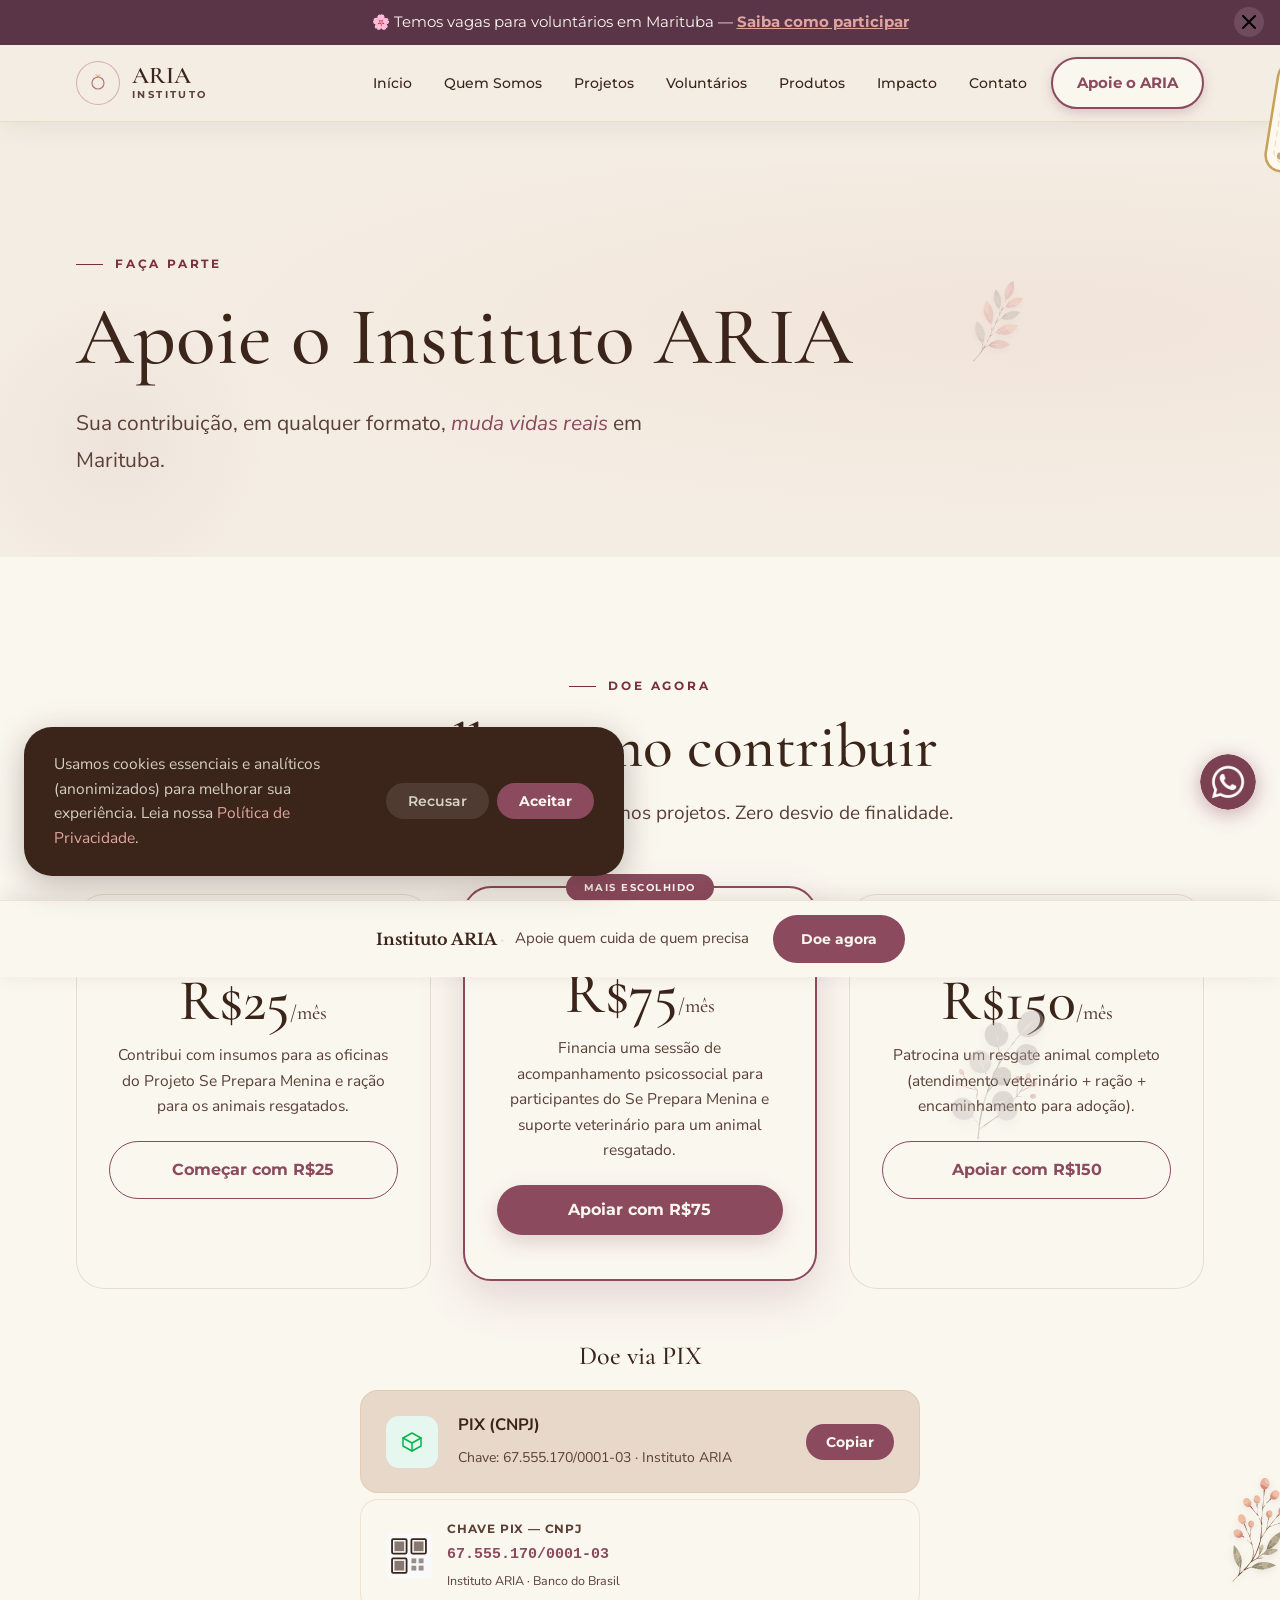
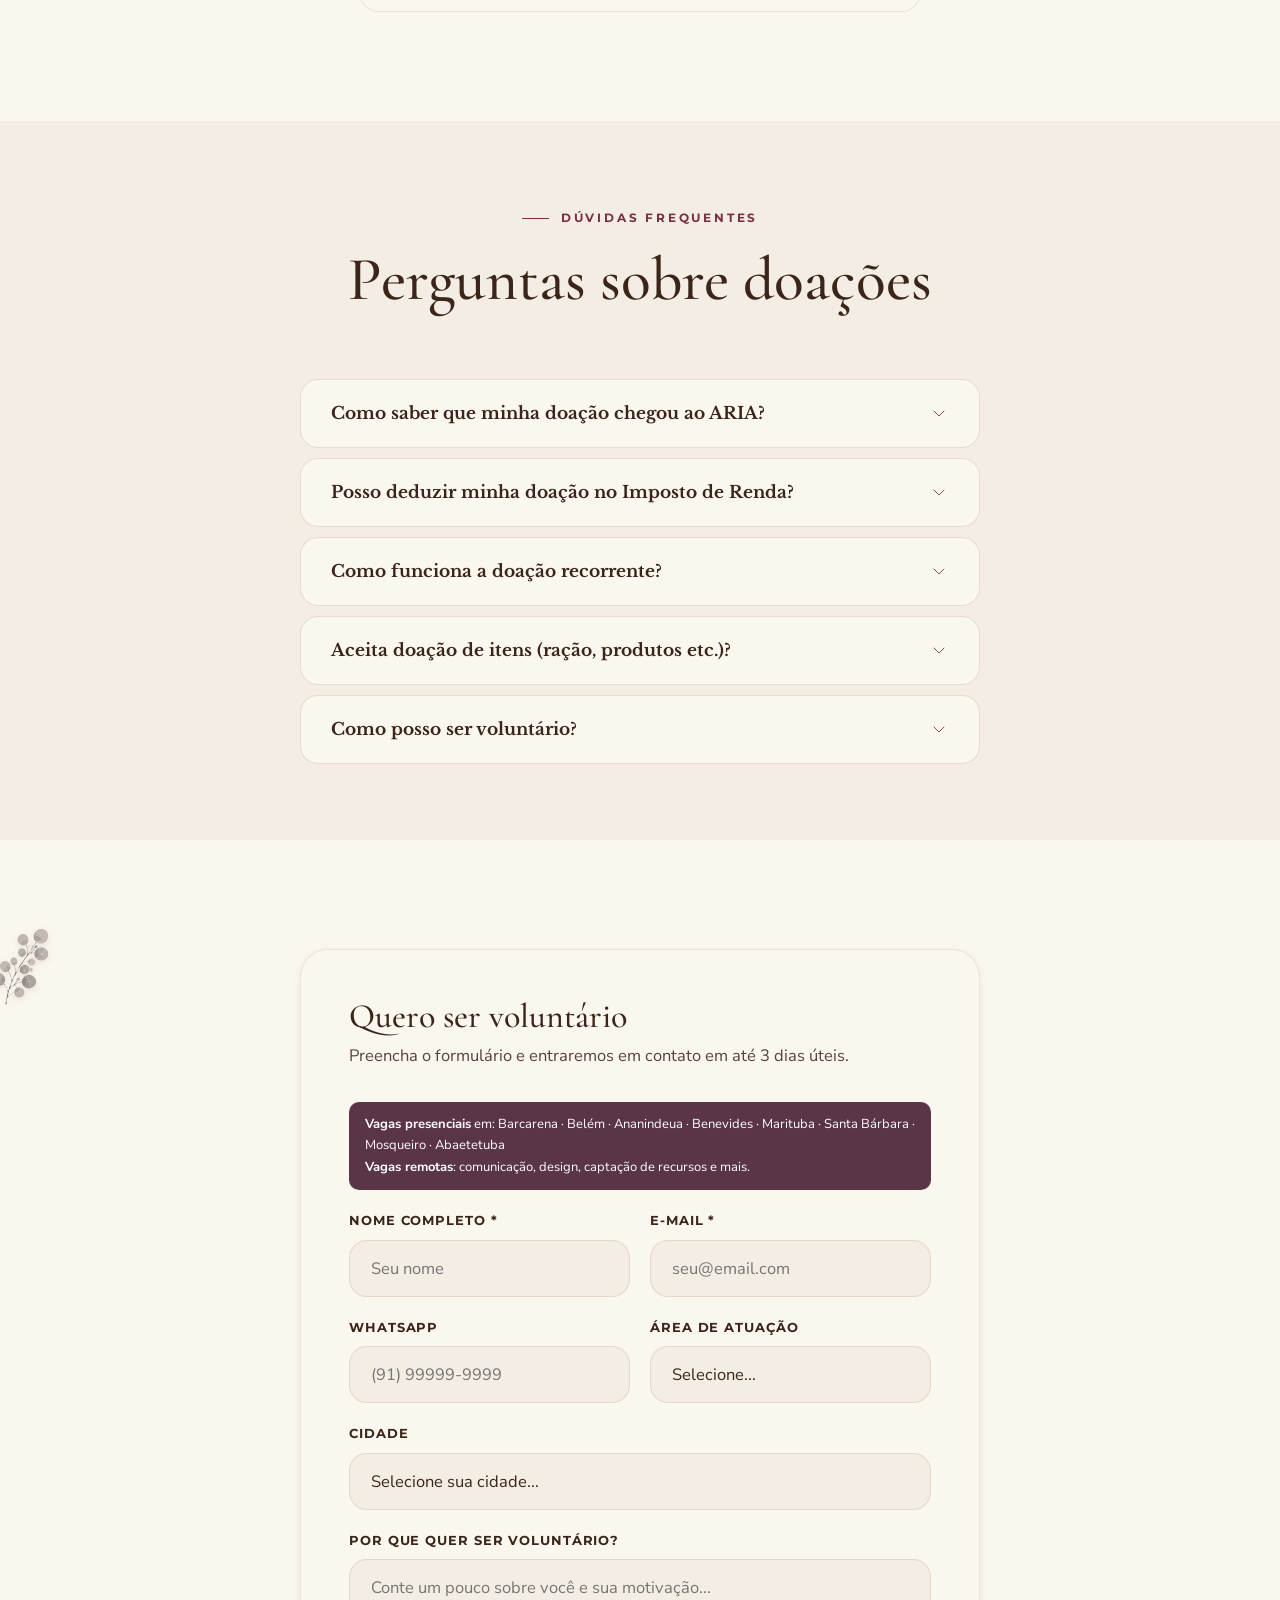
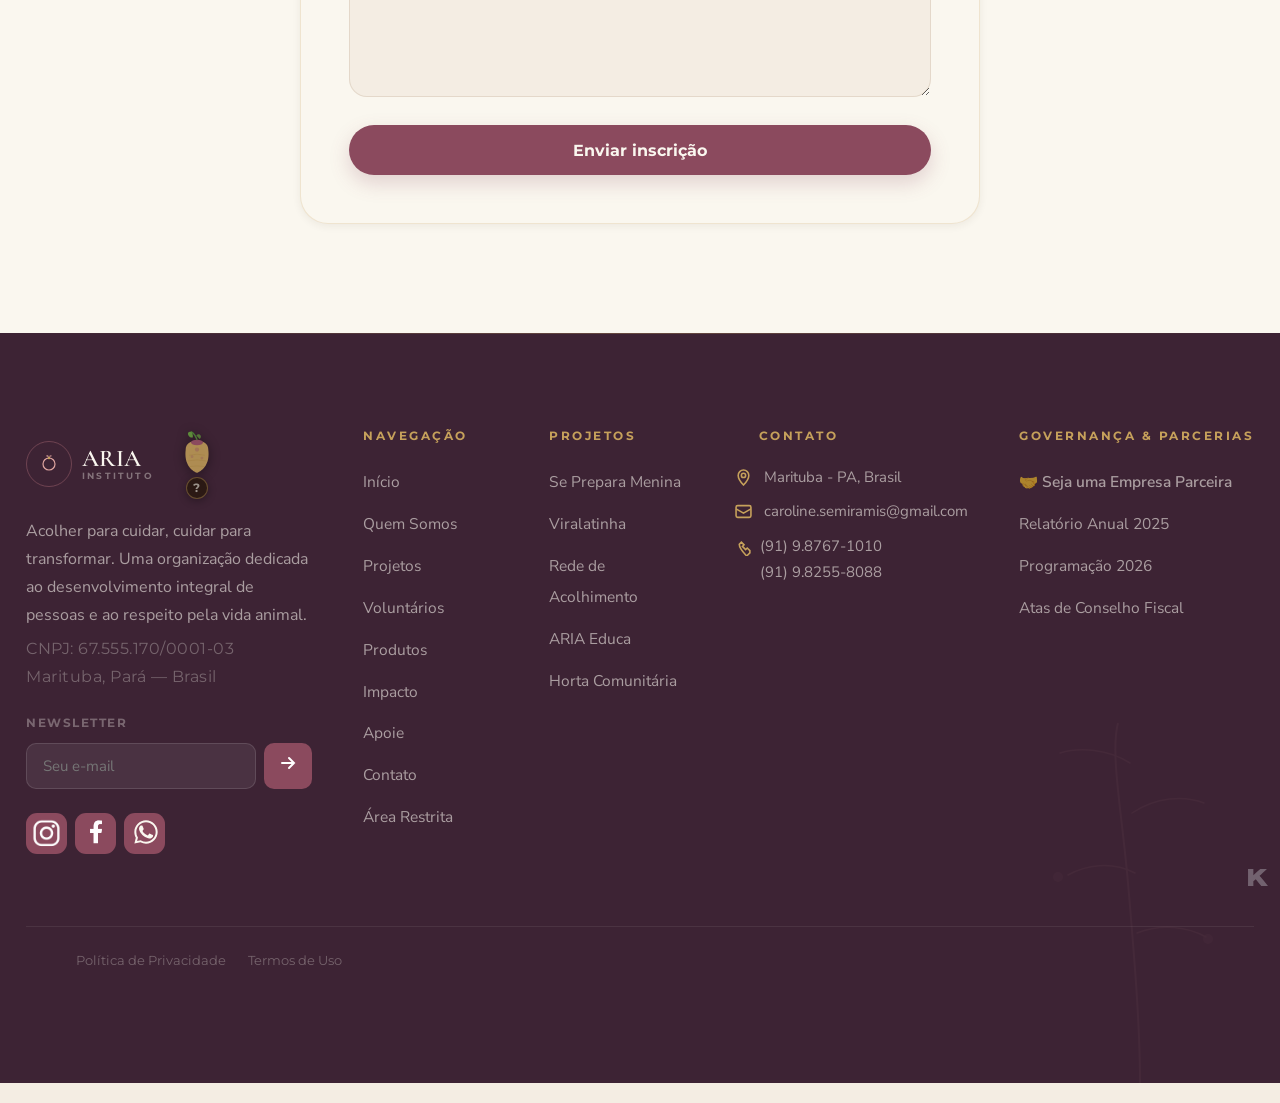
==== commit 50daae47: "planta+placa" ====
--- a/apoie.html
+++ b/apoie.html
@@ -605,9 +605,11 @@
         <rect x="8" y="8" width="184" height="94" rx="12" fill="none" stroke="#E8D5B7" stroke-width="1.2" stroke-dasharray="6 4" opacity=".8"/>
         <circle cx="15" cy="15" r="3.5" fill="#9A7535" opacity=".6"/><circle cx="185" cy="15" r="3.5" fill="#9A7535" opacity=".6"/>
         <circle cx="15" cy="95" r="3.5" fill="#9A7535" opacity=".6"/><circle cx="185" cy="95" r="3.5" fill="#9A7535" opacity=".6"/>
-        <text class="vine-sign-text-title" x="100" y="38">🌱 FAÇA PARTE</text>
-        <text class="vine-sign-text-main" x="100" y="66">VOLUNTÁRIO</text>
-        <text class="vine-sign-text-sub" x="100" y="88">✦ Clique aqui e saiba mais ✦</text>
+        <g id="vine-sign-text-layer">
+          <text id="vine-sign-title" class="vine-sign-text-title" x="100" y="38">🌱 FAÇA PARTE</text>
+          <text id="vine-sign-main" class="vine-sign-text-main" x="100" y="66">VOLUNTÁRIO</text>
+          <text id="vine-sign-sub" class="vine-sign-text-sub" x="100" y="88">✦ Clique aqui e saiba mais ✦</text>
+        </g>
       </g>
     </g>
   </svg>
--- a/css/main.css
+++ b/css/main.css
@@ -2107,17 +2107,11 @@
   margin:12px 0 0!important;color:rgba(255,255,255,.72)!important;
   font-size:12px;line-height:1.55;
 }
-.volunteer-questionnaire-modal {
-  position:fixed;inset:0;z-index:12000;display:grid;place-items:center;
-  padding:clamp(10px,2vw,24px);background:rgba(46,29,35,.74);
-  backdrop-filter:blur(5px);
-}
-.volunteer-questionnaire-modal[hidden] { display:none; }
+.volunteer-questionnaire-dialog-page-wrap { display:block; }
 .volunteer-questionnaire-dialog {
-  width:min(900px,100%);max-height:min(94dvh,920px);overflow:auto;
-  overscroll-behavior:contain;background:var(--aria-ivory);
+  width:100%;background:var(--aria-ivory);
   border:1px solid var(--aria-border-gold);border-radius:var(--r-lg);
-  box-shadow:0 28px 80px rgba(31,18,23,.35);
+  box-shadow:0 20px 56px rgba(31,18,23,.16);
 }
 .volunteer-questionnaire-header {
   position:sticky;top:0;z-index:2;display:flex;align-items:flex-start;
@@ -2132,6 +2126,7 @@
   width:44px;height:44px;flex:0 0 44px;border-radius:50%;
   border:1px solid var(--aria-border-gold);background:var(--aria-cream);
   color:var(--aria-wine);font-size:25px;line-height:1;cursor:pointer;
+  display:flex;align-items:center;justify-content:center;text-decoration:none;
 }
 .volunteer-questionnaire-body { padding:clamp(20px,4vw,38px); }
 .questionnaire-notice {
--- a/css/vine.css
+++ b/css/vine.css
@@ -5,14 +5,14 @@
   .vine-sign-text-main { font-family:'Montserrat',sans-serif,Arial; font-size:20px; font-weight:800; fill:#4A7A35; text-anchor:middle; }
   .vine-sign-text-sub { font-family:'Montserrat',sans-serif,Arial; font-size:11px; font-weight:600; fill:#C6A15B; text-anchor:middle; }
 
-  #vine-cta-layer{ position:fixed; inset:0; width:100vw; height:100vh; pointer-events:none; z-index:850; overflow:hidden; }
+  #vine-cta-layer{ position:fixed; inset:0; width:100vw; height:100vh; pointer-events:none; z-index:850; overflow:hidden; opacity:0; transition:opacity 1.4s ease; }
+  #vine-cta-layer.vine-born{ opacity:1; }
   #vine-cta-svg{ width:100%; height:100%; overflow:visible; display:block; }
   .vine-sign-wrapper{ pointer-events:auto; cursor:grab; }
   .vine-sign-wrapper.dragging{ cursor:grabbing; }
+  #vine-sign-text-layer{ transition:opacity .22s ease; }
+  #vine-sign-text-layer.vine-text-fading{ opacity:0; }
 
-  @media (max-width: 900px), (hover:none) and (pointer:coarse){
+  @media (max-width: 768px), (hover:none) and (pointer:coarse){
     #vine-cta-layer{ display:none; }
   }
-  @media (prefers-reduced-motion: reduce){
-    #vine-cta-layer{ display:none; }
-  }
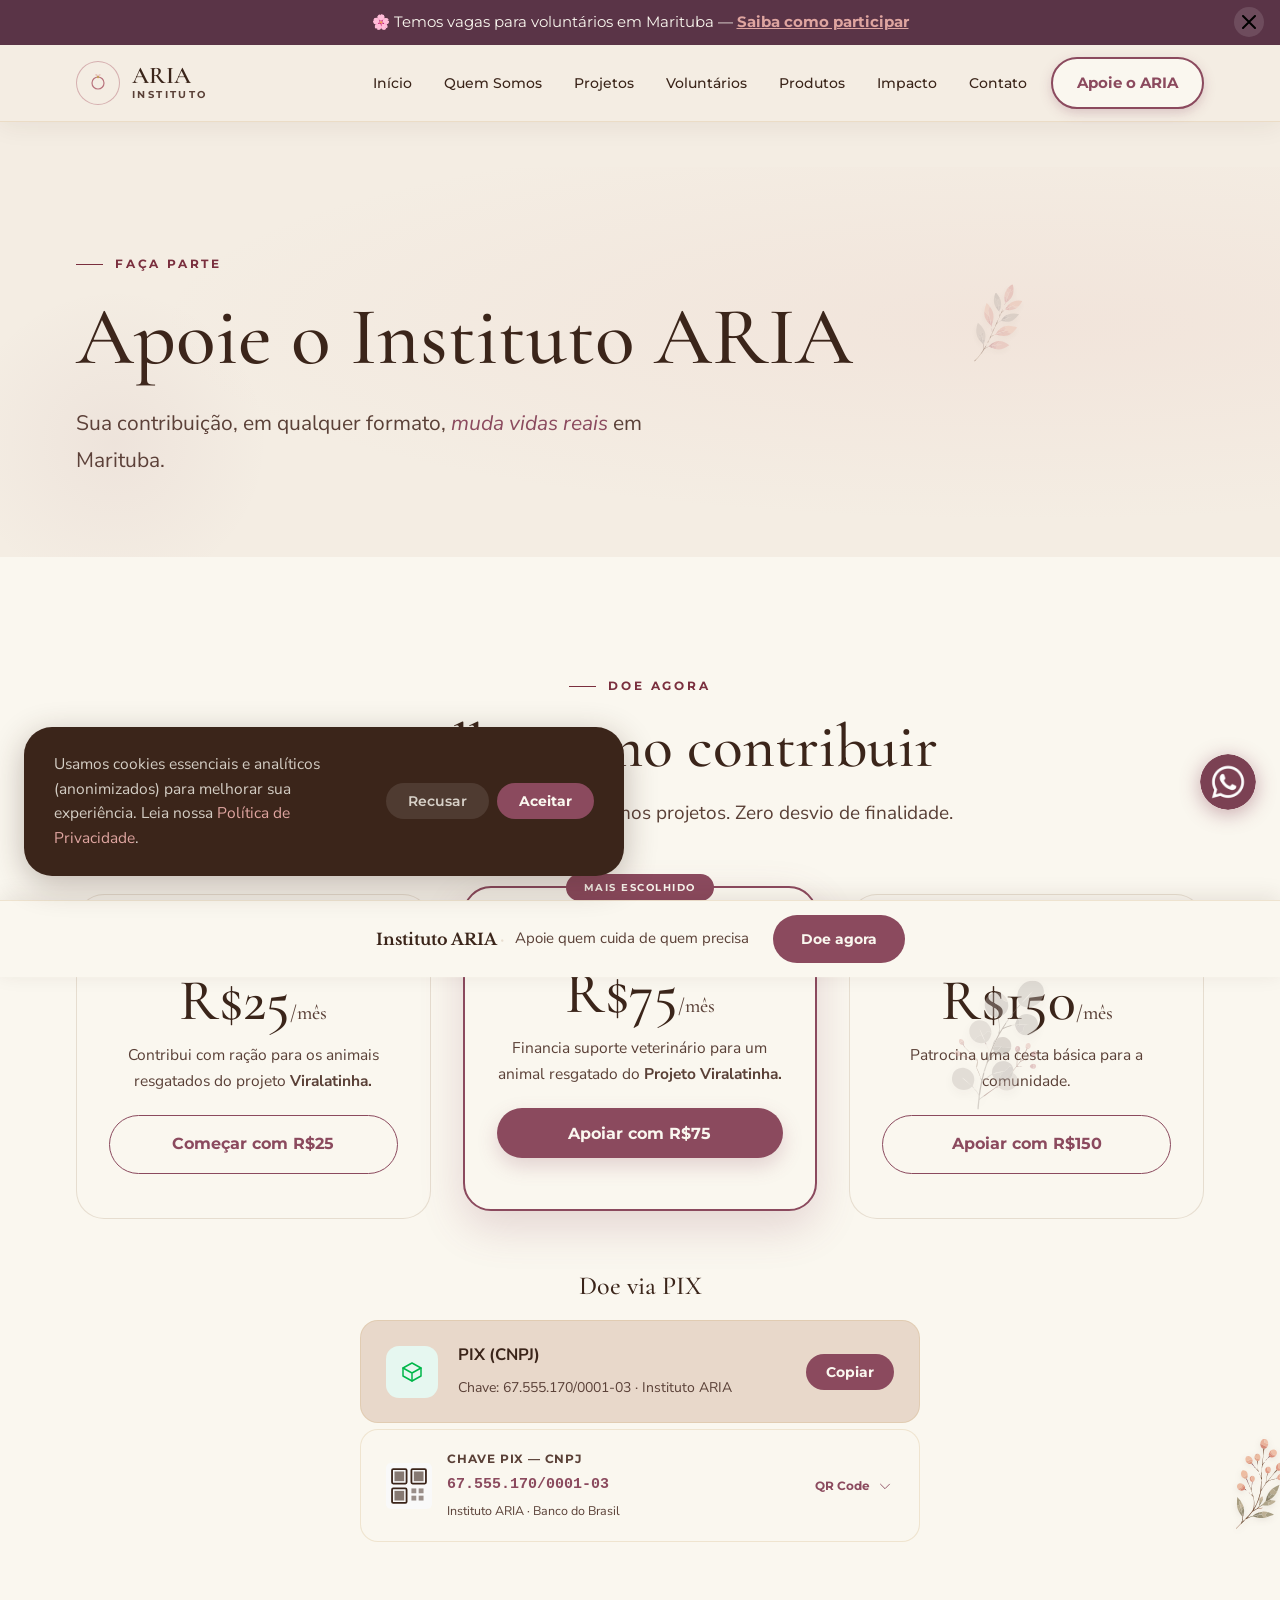
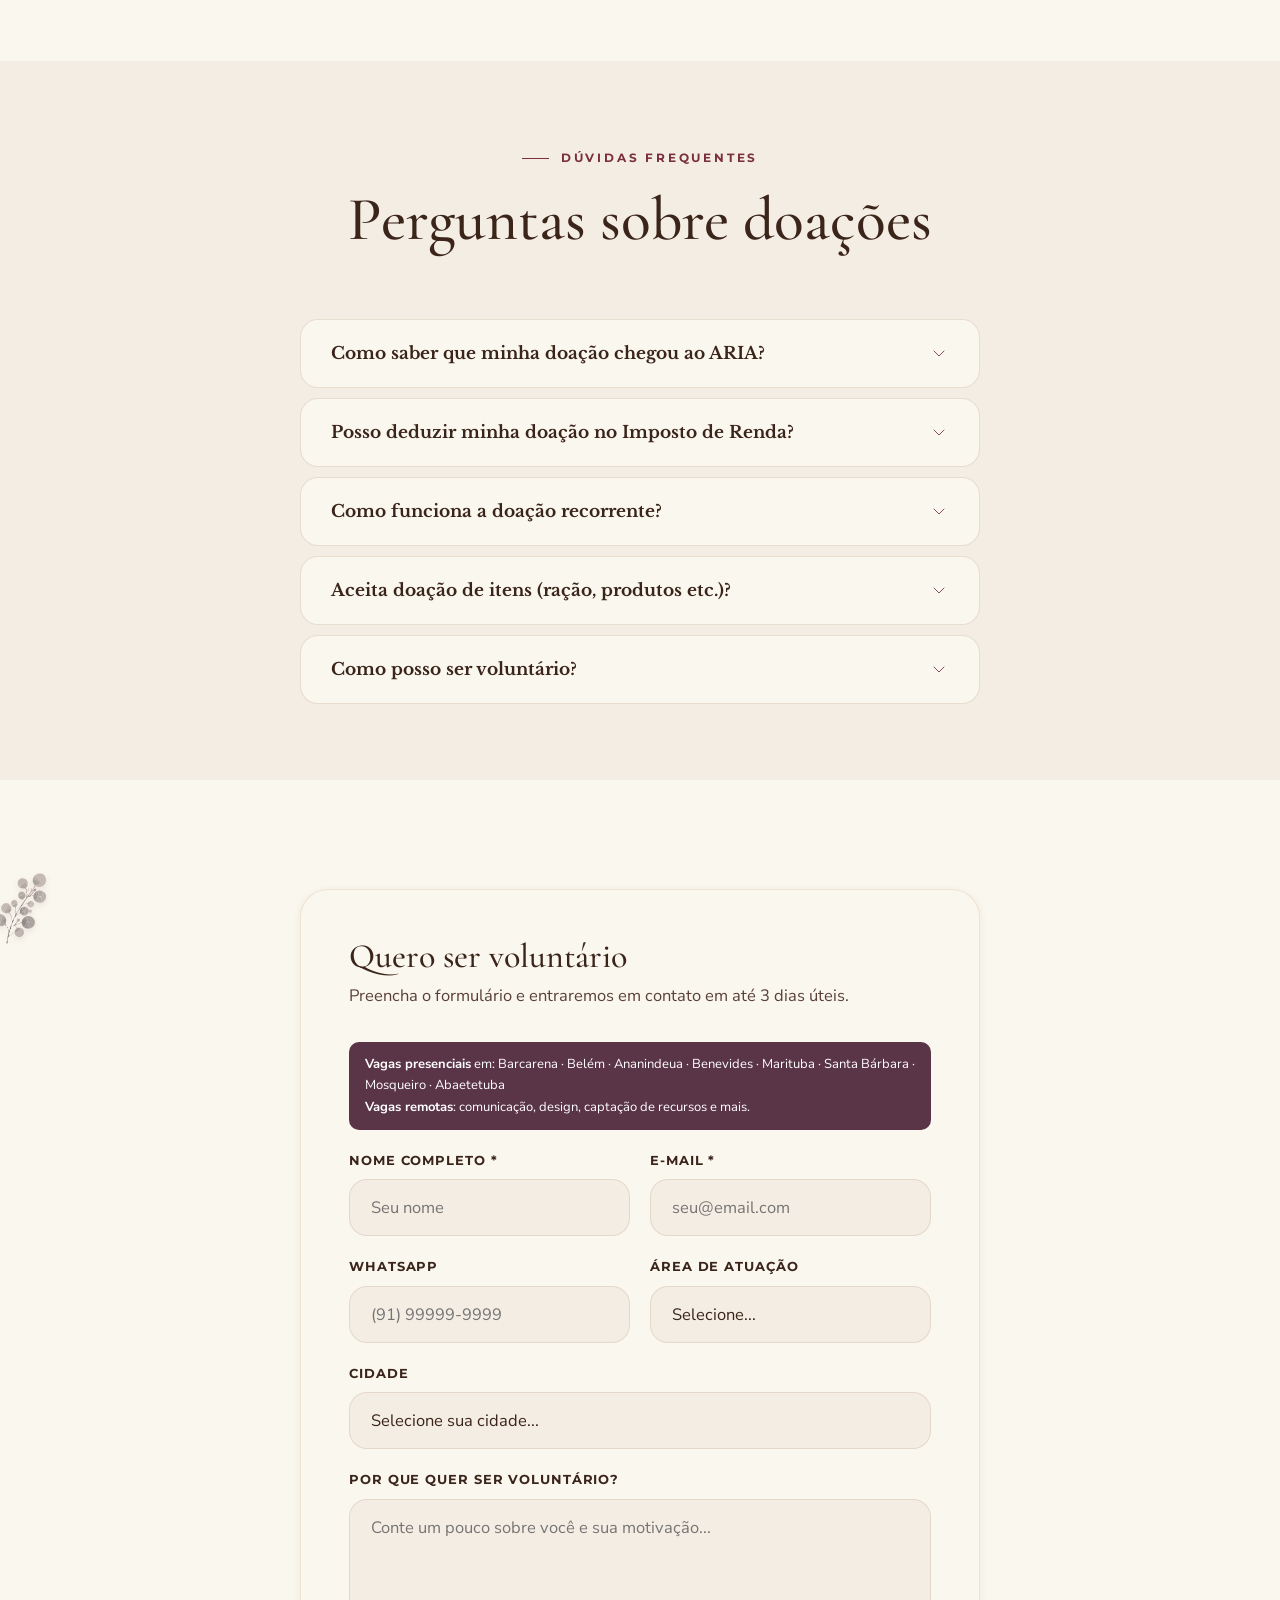
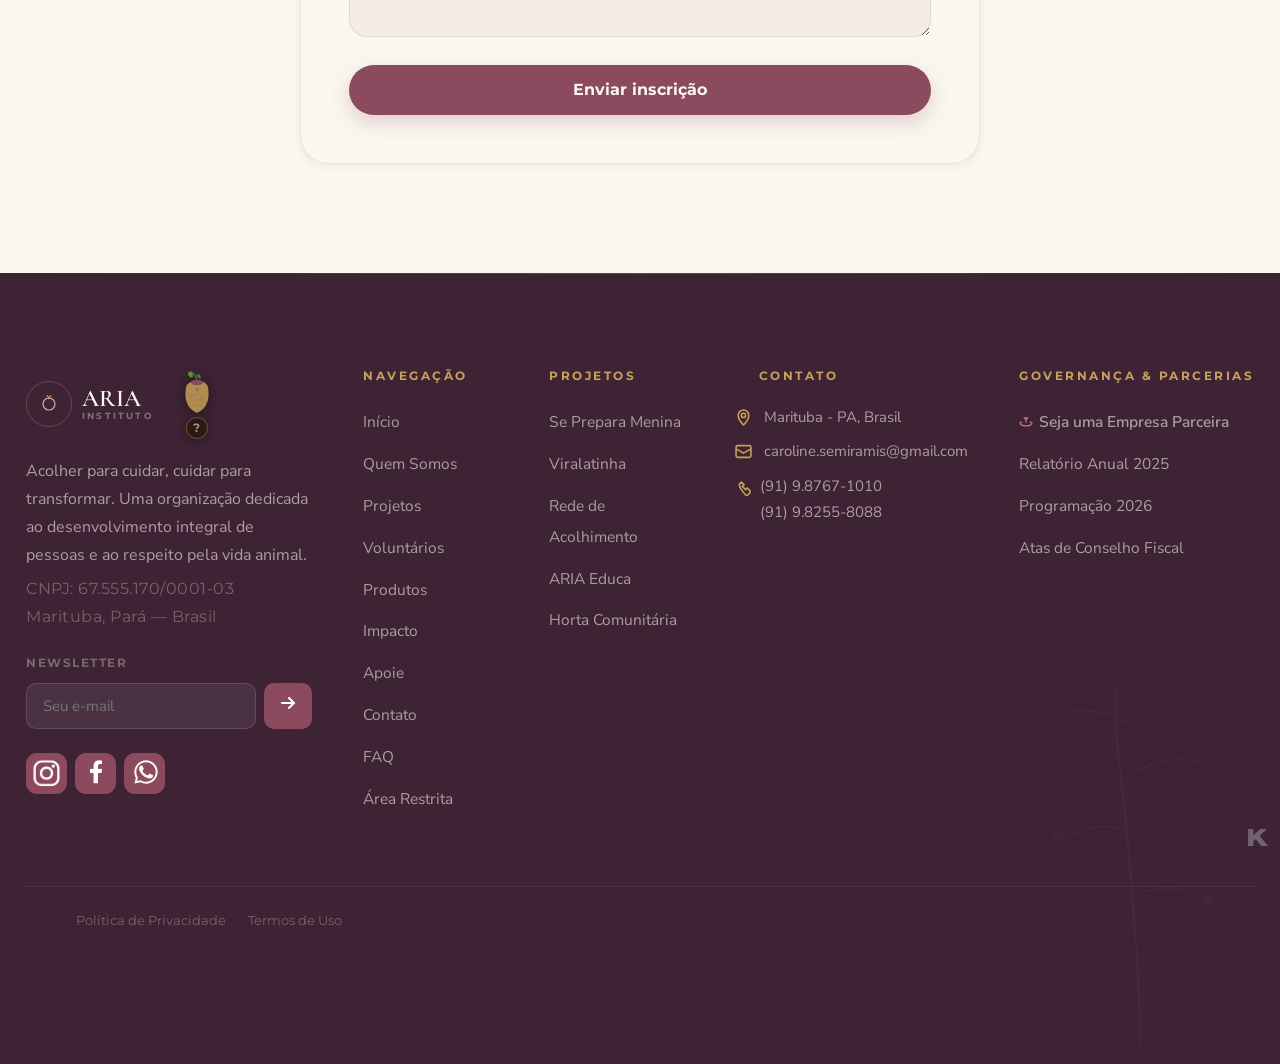
==== commit 12811393: "Descrição da alteração" ====
--- a/apoie.html
+++ b/apoie.html
@@ -10,9 +10,9 @@
 <link rel="preconnect" href="https://fonts.gstatic.com" crossorigin>
 <link rel="preload" href="https://fonts.googleapis.com/css2?family=Cormorant+Garamond:ital,wght@0,300;0,400;0,500;0,600;1,300;1,400;1,500&family=Libre+Baskerville:ital,wght@0,400;0,700;1,400&family=Nunito+Sans:opsz,wght@6..12,300;6..12,400;6..12,500;6..12,600;6..12,700&family=Montserrat:wght@400;500;600;700&display=swap" as="style" onload="this.onload=null;this.rel='stylesheet'">
 <noscript><link rel="stylesheet" href="https://fonts.googleapis.com/css2?family=Cormorant+Garamond:ital,wght@0,300;0,400;0,500;0,600;1,300;1,400;1,500&family=Libre+Baskerville:ital,wght@0,400;0,700;1,400&family=Nunito+Sans:opsz,wght@6..12,300;6..12,400;6..12,500;6..12,600;6..12,700&family=Montserrat:wght@400;500;600;700&display=swap"></noscript>
-<link rel="stylesheet" href="css/main.css">
-<link rel="stylesheet" href="css/head2.css">
-<link rel="stylesheet" href="css/vine.css">
+<link rel="stylesheet" href="css/main.css?v=202607262330">
+<link rel="stylesheet" href="css/head2.css?v=202607261738">
+<link rel="stylesheet" href="css/vine.css?v=202607261738">
 </head>
 <body data-page="apoie">
 <!-- sprite das plantas/flores, invisível, só fonte para os <use> -->
@@ -190,20 +190,20 @@
         <div class="tier-card">
           <div class="tier-name">Semente</div>
           <div class="tier-price">R$25<span style="font-size:20px;color:var(--aria-muted);">/mês</span></div>
-          <div class="tier-desc">Contribui com insumos para as oficinas do Projeto Se Prepara Menina e ração para os animais resgatados.</div>
+          <div class="tier-desc">Contribui com <span class="tier-cycle" id="tier-cycle-25">transporte para ações do projeto <strong>Se Prepara Menina.</strong></span></div>
           <a href="apoie.html" class="btn-secondary" style="width:100%;justify-content:center;">Começar com R$25</a>
         </div>
         <div class="tier-card featured">
           <div class="tier-badge">Mais escolhido</div>
           <div class="tier-name">Flor</div>
           <div class="tier-price">R$75<span style="font-size:20px;color:var(--aria-muted);">/mês</span></div>
-          <div class="tier-desc">Financia uma sessão de acompanhamento psicossocial para participantes do Se Prepara Menina e suporte veterinário para um animal resgatado.</div>
+          <div class="tier-desc">Financia <span class="tier-cycle" id="tier-cycle-75">uma sessão de acompanhamento psicossocial para participantes do <strong>Se Prepara Menina.</strong></span></div>
           <button class="btn-primary" style="width:100%;justify-content:center;">Apoiar com R$75</button>
         </div>
         <div class="tier-card">
           <div class="tier-name">Raiz</div>
           <div class="tier-price">R$150<span style="font-size:20px;color:var(--aria-muted);">/mês</span></div>
-          <div class="tier-desc">Patrocina um resgate animal completo (atendimento veterinário + ração + encaminhamento para adoção).</div>
+          <div class="tier-desc">Patrocina <span class="tier-cycle" id="tier-cycle-150">um resgate animal completo (atendimento veterinário + ração + encaminhamento para adoção).</span></div>
           <a href="apoie.html" class="btn-secondary" style="width:100%;justify-content:center;">Apoiar com R$150</a>
         </div>
       </div>
@@ -222,7 +222,7 @@
             </div>
             <button class="pix-copy" onclick="copiarPix()" id="pix-btn" aria-label="Copiar chave PIX">Copiar</button>
           </div>
-          <div class="pix-detail">
+          <button type="button" class="pix-detail" onclick="toggleQrPix(this)" aria-expanded="false" style="cursor:pointer;width:100%;text-align:left;font:inherit;">
             <svg class="pix-qr" viewBox="0 0 38 38" fill="none">
               <rect width="38" height="38" rx="4" fill="#f9f9f9"/>
               <rect x="5" y="5" width="12" height="12" rx="1" stroke="#3B251A" stroke-width="1.5" fill="none"/>
@@ -240,6 +240,16 @@
               <div class="pix-label">Chave PIX — CNPJ</div>
               <div class="pix-key">67.555.170/0001-03</div>
               <div class="pix-name">Instituto ARIA · Banco do Brasil</div>
+            </div>
+            <span style="display:flex;align-items:center;gap:6px;font-family:'Montserrat',sans-serif;font-size:12px;font-weight:700;color:var(--aria-wine);flex-shrink:0;">
+              QR Code
+              <svg class="faq-icon" width="18" height="18" viewBox="0 0 20 20"><path d="M5 8l5 5 5-5" stroke-linecap="round" stroke-linejoin="round"/></svg>
+            </span>
+          </button>
+          <div class="faq-answer" aria-hidden="true">
+            <div style="display:flex;flex-direction:column;align-items:center;padding:16px 0 22px;">
+              <img src="assets/img/qrcode-pix.png" alt="QR Code PIX para doação ao Instituto ARIA" style="width:400px;height:400px;max-width:100%;border-radius:12px;border:1.5px solid var(--aria-border-gold);"/>
+              <span style="font-size:12px;color:var(--aria-muted);margin-top:12px;text-align:center;">Aponte a câmera do app do seu banco para o QR Code acima</span>
             </div>
           </div>
         </div>
@@ -452,13 +462,14 @@
           <li><a href="impacto.html" role="button" tabindex="0">Impacto</a></li>
           <li><a href="apoie.html" role="button" tabindex="0">Apoie</a></li>
           <li><a href="contato.html" role="button" tabindex="0">Contato</a></li>
+          <li><a href="faq.html" role="button" tabindex="0">FAQ</a></li>
           <li><a href="restrita.html" role="button" tabindex="0">Área Restrita</a></li>
         </ul>
       </div>
 
       <!-- Projetos -->
       <div class="footer-col footer-projetos-col">
-        <h5>Projetos</h5>
+        <h5><a href="projetos.html" role="button" tabindex="0" class="footer-col-title-link">Projetos</a></h5>
         <ul>
           <li><a href="projetos.html" role="button" tabindex="0">Se Prepara Menina</a></li>
           <li><a href="projetos.html" role="button" tabindex="0">Viralatinha</a></li>
@@ -471,7 +482,7 @@
       <!-- Contato + newsletter -->
       <!-- Contato -->
       <div class="footer-col footer-contato-col">
-        <h5 style="padding-left:24px;">Contato</h5>
+        <h5 style="padding-left:24px;"><a href="contato.html" role="button" tabindex="0" class="footer-col-title-link">Contato</a></h5>
         <div class="footer-contact-item">
           <svg viewBox="0 0 16 16"><path d="M8 1C5.24 1 3 3.24 3 6c0 3.75 5 9 5 9s5-5.25 5-9c0-2.76-2.24-5-5-5zm0 7a2 2 0 1 1 0-4 2 2 0 0 1 0 4z"/></svg>
           <span>Marituba - PA, Brasil</span>
@@ -490,12 +501,12 @@
       </div>
 
       <div class="footer-col footer-gov-col">
-        <h5>Governan&ccedil;a &amp; Parcerias</h5>
+        <h5><a href="governanca.html" role="button" tabindex="0" class="footer-col-title-link">Governan&ccedil;a &amp; Parcerias</a></h5>
         <ul>
-          <li><a href="parceria.html" role="button" tabindex="0" class="footer-link-partner">&#129309; Seja uma Empresa Parceira</a></li>
-          <li><a href="#" role="button" tabindex="0">Relatório Anual 2025</a></li>
-          <li><a href="#" role="button" tabindex="0">Programação 2026</a></li>
-          <li><a href="#" role="button" tabindex="0">Atas de Conselho Fiscal</a></li>
+          <li><a href="parceria.html" role="button" tabindex="0" class="footer-link-partner"><svg class="footer-partner-icon" viewBox="0 0 16 16" aria-hidden="true"><path d="M1.3 9.6c1.1 1.9 3.1 2.9 6.7 2.9s5.6-1 6.7-2.9M1.3 9.6c-.1-1 .8-1.9 1.9-1.4M14.7 9.6c.1-1-.8-1.9-1.9-1.4M8 8.4V3.2M8 5.4C8 3.4 6.8 2.4 6 3.2c.8.8 1.3 1.4 2 2.2zm0 0c0-2 1.2-3 2-2.2-.8.8-1.3 1.4-2 2.2z"/></svg> Seja uma Empresa Parceira</a></li>
+          <li><a href="governanca.html#relatorio" role="button" tabindex="0">Relatório Anual 2025</a></li>
+          <li><a href="governanca.html#programacao" role="button" tabindex="0">Programação 2026</a></li>
+          <li><a href="governanca.html#atas" role="button" tabindex="0">Atas de Conselho Fiscal</a></li>
         </ul>
       </div>
 
@@ -634,11 +645,11 @@
     </g>
   </defs>
 </svg>
-<script src="js/core.js"></script>
-<script src="js/plants.js"></script>
-<script src="js/features.js"></script>
-<script src="js/behold.js"></script>
-<script src="js/vine.js"></script>
-<script src="js/spa-nav.js"></script>
+<script src="js/core.js?v=202607262330"></script>
+<script src="js/plants.js?v=202607261738"></script>
+<script src="js/features.js?v=202607261738"></script>
+<script src="js/behold.js?v=202607261738"></script>
+<script src="js/vine.js?v=202607261738"></script>
+<script src="js/spa-nav.js?v=202607261738"></script>
 </body>
 </html>
--- a/css/main.css
+++ b/css/main.css
@@ -59,7 +59,7 @@
 /* ─── 2. RESET ─── */
 *, *::before, *::after { box-sizing: border-box; margin: 0; padding: 0; }
 script, noscript { display: none !important; visibility: hidden !important; height: 0 !important; overflow: hidden !important; }
-html { font-size: 16px; overflow-x: clip; background: var(--aria-cream); } /* clip no html: propaga ao viewport sem criar BFC nem travar scroll vertical; fundo igual ao body pra evitar flash de cor na navegação */
+html { font-size: 16px; overflow-x: clip; background: var(--aria-plum-d); } /* clip no html: propaga ao viewport sem criar BFC nem travar scroll vertical */
 body {
   font-family: 'Nunito Sans', system-ui, sans-serif;
   background: var(--aria-cream);
@@ -164,6 +164,286 @@
 .fade-up.delay-3.visible { transition-delay: 300ms; }
 @media (prefers-reduced-motion: reduce) {
   .fade-up { opacity:1; transform:none; transition:none; }
+}
+
+/* ═══════════════════════════════════════════════════════════
+   CARROSSEL COVERFLOW — imagem central em destaque, laterais
+   parciais à esquerda/direita; clique gira para revelar a próxima.
+   ═══════════════════════════════════════════════════════════ */
+.carousel-wrap {
+  display: flex;
+  align-items: center;
+  gap: 10px;
+  margin-top: 8px;
+}
+.carousel-nav {
+  flex: 0 0 44px;
+  width: 44px;
+  height: 44px;
+  border-radius: 50%;
+  border: 1px solid var(--aria-border-gold);
+  background: var(--aria-ivory);
+  color: var(--aria-wine);
+  display: flex;
+  align-items: center;
+  justify-content: center;
+  cursor: pointer;
+  transition: background var(--t), transform var(--t);
+  z-index: 2;
+}
+.carousel-nav:hover { background: var(--aria-gold); color: #fff; }
+.carousel-nav:active { transform: scale(.94); }
+.carousel-nav:disabled { opacity: .35; cursor: default; }
+.carousel-nav:disabled:hover { background: var(--aria-ivory); color: var(--aria-wine); }
+
+.coverflow-stage {
+  position: relative;
+  flex: 1;
+  min-width: 0;
+  height: 640px; /* ajustado dinamicamente por JS conforme o card ativo */
+  overflow: hidden;
+  outline: none;
+  perspective: 1400px; /* profundidade para a rotação 3D dos cards */
+}
+.coverflow-stage:focus-visible {
+  box-shadow: inset 0 0 0 3px var(--aria-gold);
+}
+.carousel-card {
+  position: absolute;
+  top: 0;
+  left: 50%;
+  width: min(624px, 70vw); /* 3x o original, -20% conforme ajuste, limitado à largura da tela */
+  background: var(--aria-card, #fff);
+  border-radius: var(--r-xl);
+  overflow: hidden;
+  box-shadow: var(--shadow-md, 0 8px 24px rgba(59,37,26,.08));
+  display: flex;
+  flex-direction: column;
+  transition: transform 620ms cubic-bezier(.22,1,.36,1), opacity 460ms ease, box-shadow 460ms ease;
+  cursor: pointer;
+  transform-style: preserve-3d;
+  backface-visibility: hidden;
+}
+.carousel-card.is-active {
+  cursor: default;
+  box-shadow: var(--shadow-xl, 0 20px 44px rgba(59,37,26,.18));
+}
+.carousel-card:focus-visible {
+  outline: 3px solid var(--aria-gold);
+  outline-offset: 3px;
+}
+/* Escurece levemente os cards laterais para reforçar a leitura da rotação 3D,
+   mesmo quando a foto ocupa quase toda a borda do card (casos de resgate). */
+.carousel-card:not(.is-active)::after {
+  content: '';
+  position: absolute;
+  inset: 0;
+  background: rgba(43,26,20,.28);
+  pointer-events: none;
+}
+.carousel-card.is-active .carousel-expand-btn { pointer-events: auto; }
+.carousel-card:not(.is-active) .carousel-expand-btn { pointer-events: none; }
+
+/* Foto: amplia até no máximo 2x, sem cortar bordas (object-fit: contain) */
+.carousel-card-photo {
+  height: clamp(210px, 26vw, 400px);
+  overflow: hidden;
+  display: flex;
+  align-items: center;
+  justify-content: center;
+  background: var(--aria-cream);
+}
+.carousel-card-photo img {
+  max-width: 100%;
+  max-height: 100%;
+  width: auto;
+  height: auto;
+  object-fit: contain;
+  display: block;
+}
+
+.carousel-card-body { padding: 27px 30px 30px; }
+
+/* Depoimentos do Se Prepara Menina: foto circular, tamanho fixo (referência enviada) */
+#dep-track .carousel-card-photo {
+  width: 280px;
+  height: 280px;
+  flex: 0 0 auto;
+  margin: 32px auto 0;
+  border-radius: 50%;
+  background: var(--aria-cream);
+}
+#dep-track .carousel-card-photo img {
+  width: 100%;
+  height: 100%;
+  object-fit: cover;
+  border-radius: 50%;
+}
+#dep-track .carousel-card-body { text-align: center; }
+.carousel-card-name {
+  display: block;
+  font-family: 'Libre Baskerville', serif;
+  font-weight: 700;
+  font-size: 22.5px; /* +50% sobre 15px */
+  color: var(--aria-wine);
+  margin-bottom: 12px;
+}
+.carousel-card-quote, .carousel-card-quote-plain {
+  font-family: 'Libre Baskerville', Georgia, serif;
+  font-size: 21.75px; /* +50% sobre 14.5px */
+  line-height: 1.55;
+  color: var(--aria-brown);
+  margin: 0;
+}
+.carousel-card-quote { font-style: italic; }
+.carousel-expand-btn {
+  margin-top: 12px;
+  background: none;
+  border: none;
+  padding: 8px 0 0;
+  font-family: 'Montserrat', sans-serif;
+  font-size: 17px; /* +50% sobre 11.5px */
+  font-weight: 700;
+  text-transform: uppercase;
+  letter-spacing: .5px;
+  color: var(--aria-wine);
+  cursor: pointer;
+  min-height: 44px;
+  display: inline-flex;
+  align-items: center;
+}
+.carousel-expand-btn:hover { text-decoration: underline; }
+
+/* Abrir/fechar "Ler depoimento completo" / "Ver jornada": altura + fade,
+   para que a revelação sempre pareça uma animação completa, mesmo quando
+   o conteúdo é mais curto que o teto de altura. */
+.carousel-expand-panel {
+  max-height: 0;
+  opacity: 0;
+  overflow: hidden;
+  pointer-events: none;
+  transition: max-height 420ms cubic-bezier(.22,1,.36,1), opacity 320ms ease;
+  /* rolagem funcional (se precisar), mas sem barra visível */
+  scrollbar-width: none;      /* Firefox */
+  -ms-overflow-style: none;   /* Edge legado */
+}
+.carousel-expand-panel::-webkit-scrollbar { display: none; } /* Chrome/Safari */
+.carousel-card.expanded .carousel-expand-panel {
+  max-height: 820px; /* espaço suficiente pra timeline + prévia ampliada, sem cortar */
+  opacity: 1;
+  overflow-y: auto;
+  pointer-events: auto;
+  margin-top: 6px;
+}
+/* Depoimento completo entre aspas tipográficas */
+.carousel-expand-panel > p {
+  font-family: 'Libre Baskerville', Georgia, serif;
+  font-size: 20.25px; /* +50% sobre 13.5px */
+  line-height: 1.65;
+  color: var(--aria-muted);
+  margin: 0;
+}
+.carousel-expand-panel > p:first-child::before { content: '\201C'; }
+.carousel-expand-panel > p:last-of-type::after  { content: '\201D'; }
+
+.rescue-mini-timeline {
+  display: flex;
+  gap: 8px;
+  overflow-x: auto;
+  padding-bottom: 2px;
+  scrollbar-width: none;
+  -ms-overflow-style: none;
+}
+.rescue-mini-timeline::-webkit-scrollbar { display: none; }
+.rescue-mini-timeline > div {
+  flex: 0 0 90px;
+  text-align: center;
+  cursor: pointer;
+  opacity: 0;
+  transform: translateY(10px);
+  transition: opacity 320ms ease, transform 320ms ease;
+}
+.carousel-card.expanded .rescue-mini-timeline > div { opacity: 1; transform: translateY(0); }
+.carousel-card.expanded .rescue-mini-timeline > div:nth-child(1) { transition-delay: 40ms; }
+.carousel-card.expanded .rescue-mini-timeline > div:nth-child(2) { transition-delay: 100ms; }
+.carousel-card.expanded .rescue-mini-timeline > div:nth-child(3) { transition-delay: 160ms; }
+.carousel-card.expanded .rescue-mini-timeline > div:nth-child(4) { transition-delay: 220ms; }
+.rescue-mini-timeline img {
+  width: 90px;
+  height: 90px;
+  object-fit: contain;
+  background: var(--aria-cream);
+  border-radius: var(--r-md);
+  display: block;
+  border: 1px solid var(--aria-border-gold);
+  transition: border-color var(--t), box-shadow var(--t);
+}
+.rescue-mini-timeline > div:hover img { border-color: var(--aria-gold); }
+.rescue-mini-timeline > div.is-selected img {
+  border-color: var(--aria-wine);
+  box-shadow: 0 0 0 2px rgba(139,74,94,.25);
+}
+.rescue-mini-timeline span {
+  display: block;
+  margin-top: 6px;
+  font-family: 'Montserrat', sans-serif;
+  font-size: 13.5px; /* +50% sobre 9px */
+  font-weight: 700;
+  text-transform: uppercase;
+  letter-spacing: .3px;
+  color: var(--aria-wine);
+  line-height: 1.3;
+}
+
+/* Prévia grande da miniatura clicada — expande para baixo, dentro do painel */
+.rescue-mini-preview {
+  max-height: 0;
+  opacity: 0;
+  overflow: hidden;
+  transition: max-height 380ms cubic-bezier(.22,1,.36,1), opacity 280ms ease;
+}
+.rescue-mini-preview.is-open {
+  max-height: 700px; /* 2x a foto (560px) + preenchimento/rótulo */
+  opacity: 1;
+  margin-top: 14px;
+}
+.rescue-mini-preview-inner {
+  display: flex;
+  align-items: center;
+  justify-content: center;
+  background: var(--aria-cream);
+  border-radius: var(--r-md);
+  padding: 10px;
+}
+.rescue-mini-preview img {
+  max-width: 100%;
+  max-height: 560px; /* 2x o tamanho anterior (280px) */
+  width: auto;
+  height: auto;
+  object-fit: contain;
+  border-radius: calc(var(--r-md) - 4px);
+  display: block;
+}
+.rescue-mini-preview-label {
+  display: block;
+  text-align: center;
+  margin-top: 8px;
+  font-family: 'Montserrat', sans-serif;
+  font-size: 12px;
+  font-weight: 700;
+  text-transform: uppercase;
+  letter-spacing: .4px;
+  color: var(--aria-wine);
+}
+
+/* Respeita quem pede menos movimento: sem o giro/profundidade 3D e com
+   transições curtas, mas ainda visíveis (não trocar tudo instantaneamente). */
+@media (prefers-reduced-motion: reduce) {
+  .carousel-card { transition: opacity 200ms linear, transform 200ms linear; }
+  .carousel-expand-panel, .rescue-mini-preview, .rescue-mini-timeline > div {
+    transition-duration: 150ms;
+    transition-delay: 0ms !important;
+  }
 }
 
 /* ─── 7. BARRA DE ANÚNCIO ─── */
@@ -372,6 +652,10 @@
   font-style:italic;transition:opacity 280ms ease;
 }
 .hero-cycle-word.fading { opacity:0; }
+.tier-cycle {
+  display:inline;transition:opacity 280ms ease;
+}
+.tier-cycle.fading { opacity:0; }
 .hero-ctas { display:flex;gap:14px;flex-wrap:wrap;margin-bottom:44px; }
 .hero-trust { display:flex;align-items:center;gap:20px;flex-wrap:wrap; }
 .hero-trust-item {
@@ -395,7 +679,7 @@
   pointer-events:none;
 }
 .hero-img-wrap {
-  position:relative;width:360px;height:430px;z-index:2;
+  position:relative;width:380px;height:410px;z-index:2;
 }
 .hero-img-wrap img {
   width:100%;height:100%;object-fit:cover;
@@ -421,7 +705,19 @@
   transition:opacity 1s ease;
 }
 .hero-slide.active { opacity:1; }
-.hero-slide img { width:100%;height:100%;object-fit:cover;display:block; }
+.hero-slide img {
+  width:100%;height:100%;object-fit:cover;display:block;
+  transform-origin:center center;
+  transform:scale(1.45);
+}
+/* Escala a imagem além do necessário pro "cover", criando folga real pra
+   deslizar horizontalmente. O movimento em si (translateX) é controlado
+   via JS (js/core.js → ARIA_reinitHeroPan), atualizando o transform a
+   cada frame — mas só na foto ATIVA (as outras ficam paradas nesse
+   scale, já que estão com opacity:0). `will-change` também é aplicado
+   só na ativa, via JS, pra não manter 6 camadas de composição à toa.
+   Intencionalmente NÃO respeita prefers-reduced-motion aqui: o pan é um
+   efeito decorativo pedido explicitamente pelo cliente pra esse carrossel. */
 /* Floating badges on hero visual */
 .hero-badge {
   position:absolute;background:var(--aria-ivory);
@@ -516,6 +812,16 @@
   transition:transform var(--t),box-shadow var(--t);
 }
 .aria-card-ivory:hover { transform:translateY(-4px);box-shadow:var(--shadow-md); }
+.gov-link-card { display:block;text-decoration:none;color:inherit;cursor:pointer; }
+.gov-link-icon {
+  width:42px;height:42px;border-radius:12px;background:rgba(184,115,125,.12);
+  display:flex;align-items:center;justify-content:center;
+}
+.gov-link-icon svg { width:20px;height:20px;fill:none;stroke:var(--aria-wine,#8B4A5E);stroke-width:1.4;stroke-linecap:round;stroke-linejoin:round; }
+.partner-icon { width:42px;height:42px;border-radius:12px;display:flex;align-items:center;justify-content:center;flex-shrink:0; }
+.partner-icon svg { width:20px;height:20px; }
+.why-vol-icon { width:56px;height:56px;border-radius:16px;display:flex;align-items:center;justify-content:center; }
+.why-vol-icon svg { width:26px;height:26px; }
 /* Project cards */
 .project-card {
   background:var(--aria-ivory);border-radius:var(--r-lg);overflow:hidden;
@@ -879,6 +1185,9 @@
   font-size:13px;color:rgba(250,247,239,.58);transition:color var(--t);line-height:1.5;
 }
 .footer-contact-item a:hover { color:var(--aria-ivory); }
+.footer-col-title-link { color:inherit;text-decoration:none;cursor:pointer;transition:color var(--t); }
+.footer-col-title-link:hover { color:var(--aria-rose-vivid); }
+.footer-partner-icon { width:14px;height:14px;stroke:var(--aria-rose-vivid);fill:none;stroke-width:1.4;stroke-linecap:round;stroke-linejoin:round;vertical-align:-2px;margin-right:2px; }
 .footer-newsletter { margin-top:22px; }
 .footer-newsletter p { font-family:'Montserrat',sans-serif;font-size:10px;font-weight:700;letter-spacing:1.5px;text-transform:uppercase;color:rgba(250,247,239,.32)!important;margin-bottom:10px!important; }
 .footer-nl-form { display:flex;gap:8px; }
@@ -1713,7 +2022,7 @@
   .hero-trust-item svg { width:18px;height:18px; }
   .hero-visual { height:590px; }
   .hero-orb { width:500px;height:500px; }
-  .hero-img-wrap { width:405px;height:485px; }
+  .hero-img-wrap { width:440px;height:465px; }
   .hero-badge { padding:15px 20px; }
   .hero-badge-num { font-size:34px; }
   .hero-badge-label { font-size:11.5px; }
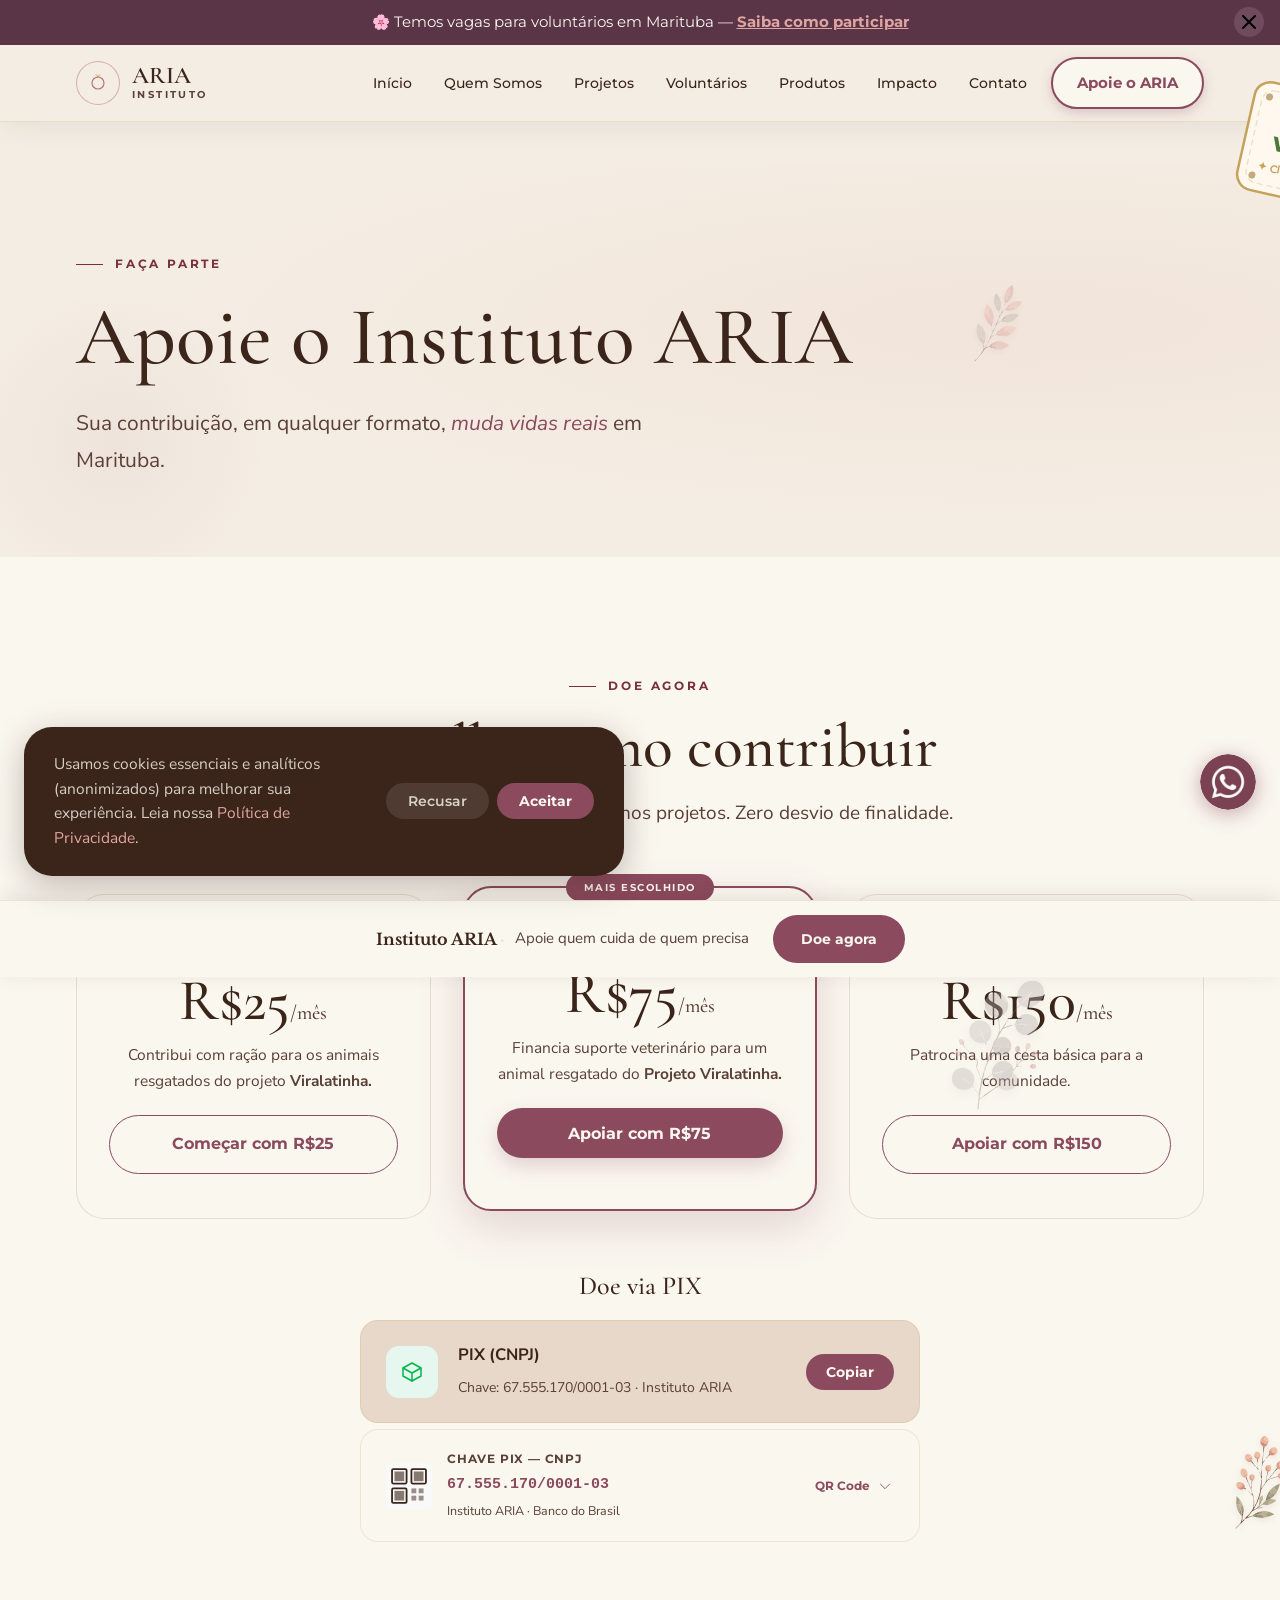
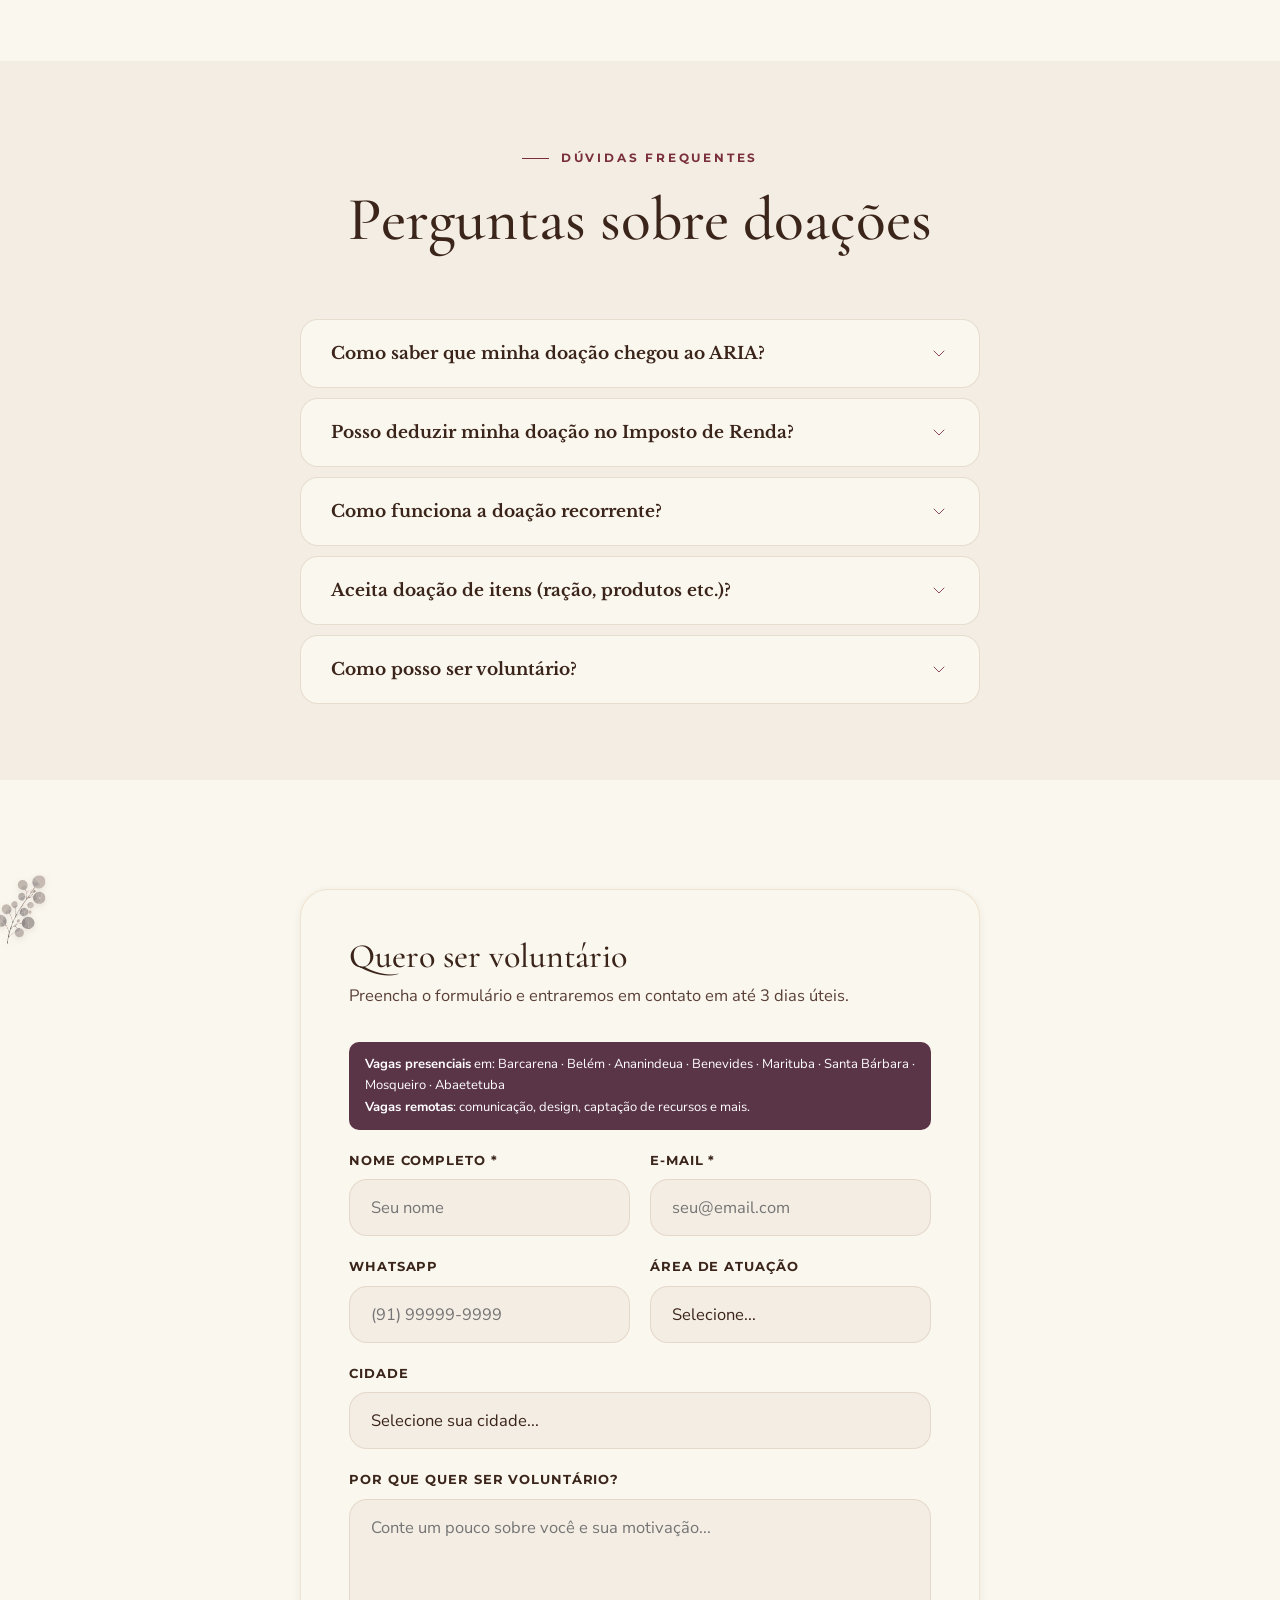
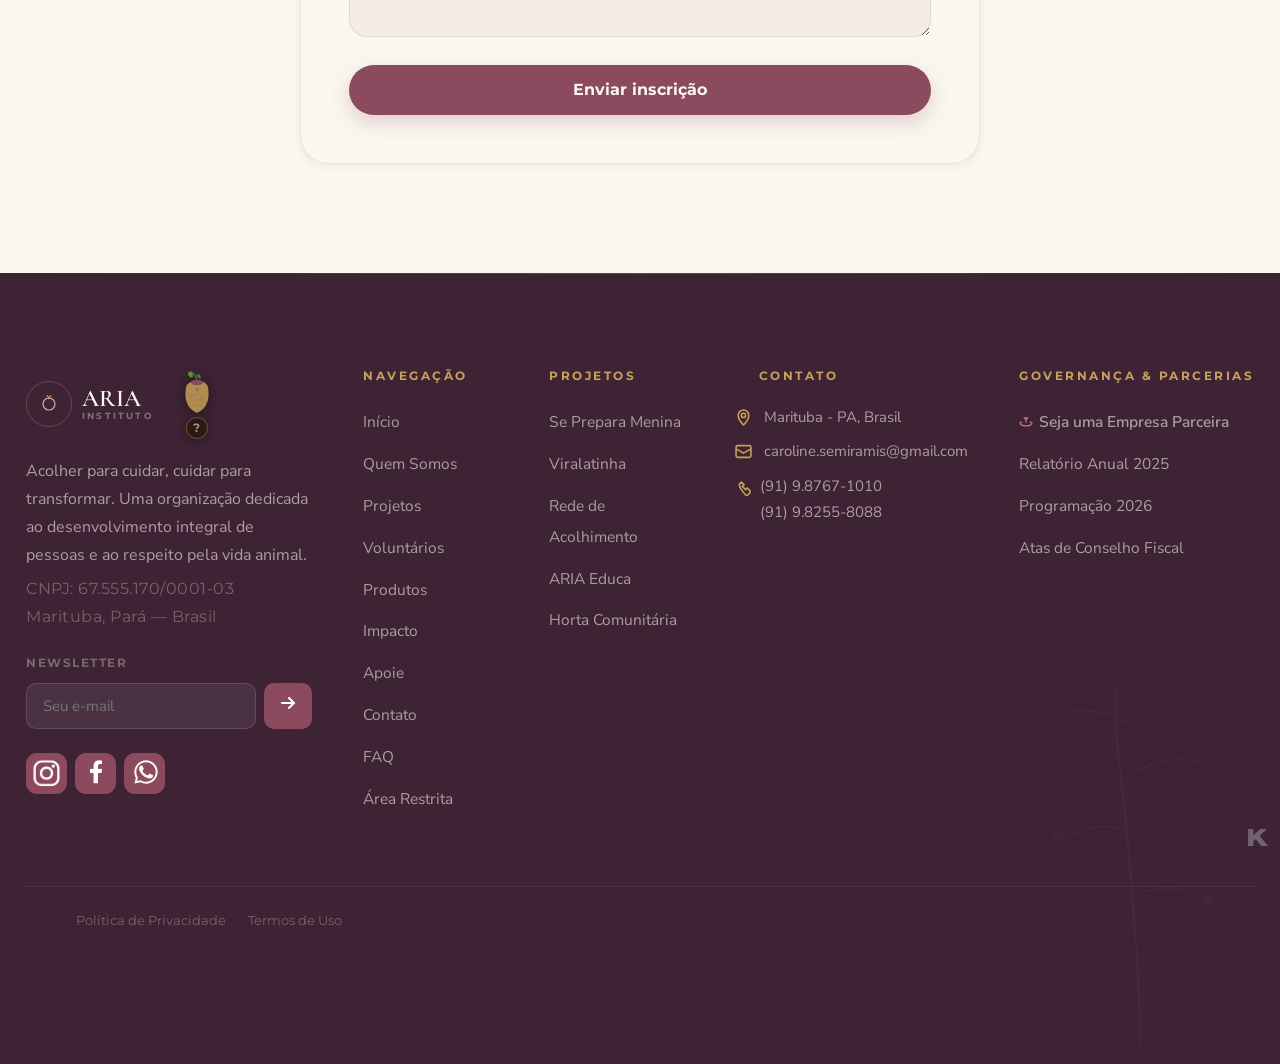
==== commit d8950be8: "Descrição da alteração" ====
--- a/apoie.html
+++ b/apoie.html
@@ -5,98 +5,26 @@
 <meta name="viewport" content="width=device-width, initial-scale=1.0">
 <meta name="description" content="Instituto ARIA — Acolher para cuidar, cuidar para transformar. ONG em Marituba, Pará, dedicada ao desenvolvimento integral de mulheres, famílias e proteção animal.">
 <title>Apoie o ARIA — Instituto ARIA</title>
-<link rel="preconnect" href="https://fonts.googleapis.com">
-  <link rel="preconnect" href="https://loremflickr.com">
-<link rel="preconnect" href="https://fonts.gstatic.com" crossorigin>
-<link rel="preload" href="https://fonts.googleapis.com/css2?family=Cormorant+Garamond:ital,wght@0,300;0,400;0,500;0,600;1,300;1,400;1,500&family=Libre+Baskerville:ital,wght@0,400;0,700;1,400&family=Nunito+Sans:opsz,wght@6..12,300;6..12,400;6..12,500;6..12,600;6..12,700&family=Montserrat:wght@400;500;600;700&display=swap" as="style" onload="this.onload=null;this.rel='stylesheet'">
-<noscript><link rel="stylesheet" href="https://fonts.googleapis.com/css2?family=Cormorant+Garamond:ital,wght@0,300;0,400;0,500;0,600;1,300;1,400;1,500&family=Libre+Baskerville:ital,wght@0,400;0,700;1,400&family=Nunito+Sans:opsz,wght@6..12,300;6..12,400;6..12,500;6..12,600;6..12,700&family=Montserrat:wght@400;500;600;700&display=swap"></noscript>
-<link rel="stylesheet" href="css/main.css?v=202607262330">
-<link rel="stylesheet" href="css/head2.css?v=202607261738">
-<link rel="stylesheet" href="css/vine.css?v=202607261738">
+<link rel="preconnect" href="https://fonts.googleapis.com"><link rel="preconnect" href="https://fonts.gstatic.com" crossorigin>
+<link rel="preload" href="https://fonts.googleapis.com/css2?family=Cormorant+Garamond:ital,wght@0,300;0,400;0,500;0,600;1,300;1,400;1,500&family=Libre+Baskerville:ital,wght@0,400;0,700;1,400&family=Nunito+Sans:opsz,wght@6..12,300;6..12,400;6..12,500;6..12,600;6..12,700&family=Montserrat:wght@400;500;600;700;800&display=swap" as="style" onload="this.onload=null;this.rel='stylesheet'">
+<noscript><link rel="stylesheet" href="https://fonts.googleapis.com/css2?family=Cormorant+Garamond:ital,wght@0,300;0,400;0,500;0,600;1,300;1,400;1,500&family=Libre+Baskerville:ital,wght@0,400;0,700;1,400&family=Nunito+Sans:opsz,wght@6..12,300;6..12,400;6..12,500;6..12,600;6..12,700&family=Montserrat:wght@400;500;600;700;800&display=swap"></noscript>
+<link rel="stylesheet" href="css/main.css?v=202607271500">
+<link rel="stylesheet" href="css/head2.css?v=202607271500">
+<link rel="stylesheet" href="css/vine.css?v=202607271500">
 </head>
 <body data-page="apoie">
-<!-- sprite das plantas/flores, invisível, só fonte para os <use> -->
-<svg class="sprite-defs" aria-hidden="true">
-  <defs>
-<symbol id="plant-1" viewBox="0 0 10.68 22.56"><path fill="#957056" d="M85.38 20.59c.34-.14.74.1.81.44a.6.6 0 0 1-.27.71c-.29.18-.72.08-.88-.22a1 1 0 0 1-.08-.43c.02-.24.2-.43.42-.5" style="stroke-width:.0521303" transform="translate(-76.02 -20.55)"/><path fill="#694529" d="M81.94 22.12c-.14-.3.12-.7.46-.65.24 0 .4.23.42.45-.03.13-.06.28-.17.36-.22.18-.6.11-.7-.16" style="stroke-width:.0521303" transform="translate(-76.02 -20.55)"/><path fill="#6b4428" d="M79.34 21.68c.38-.2.88.18.78.6-.05.44-.65.57-.94.3-.27-.25-.17-.75.16-.9" style="stroke-width:.0521303" transform="translate(-76.02 -20.55)"/><path fill="#7e5a3f" d="M84.96 23.28c.02-.27.48-.26.5 0 .04.18-.1.34-.27.35l-.05.17-.08-.21c-.06-.1-.14-.19-.1-.31" style="stroke-width:.0521303" transform="translate(-76.02 -20.55)"/><path fill="#6e492c" d="M82.2 23.3c.05-.23.4-.23.47-.03.03.14-.08.25-.14.36.06.37.04.74.06 1.1q.03.6.04 1.2c.08.87.01 1.74.1 2.6.14-.43.2-.89.27-1.34q.24-1.7.58-3.38c-.12-.1-.18-.28-.04-.38.14-.17.41.02.38.22-.02.1-.15.14-.18.25-.08.66-.23 1.32-.33 1.99q-.14 1.1-.32 2.2l-.05.08c.13-.04.14-.2.2-.29q.39-.67.69-1.37c.3-.74.62-1.47.87-2.23q.1-.35.26-.69l.08.2c-.02.34-.17.63-.27.94-.26.66-.46 1.34-.77 1.98q-.32.75-.74 1.44c-.2.4-.5.76-.52 1.23.29.74.63 1.47.9 2.22l.04-.03.13-.1c-.02.1 0 .22-.11.24a.4.4 0 0 0-.27.22l-.33-.89c-.2-.55-.45-1.07-.64-1.62a7 7 0 0 1-1.28-.3l.33-.14q.15.03.31.05c-.26-.16-.5-.35-.78-.49q-.8-.5-1.53-1.07c-.52-.4-1.06-.74-1.57-1.13-.13-.1-.3-.15-.38-.3 0-.08.12-.2.2-.1.22.23.52.38.78.57l1.03.74c.44.3.84.63 1.3.9.23.12.44.28.68.38-1.05-1.1-1.94-2.36-2.89-3.56-.06-.11-.25-.06-.3-.2-.1-.2.17-.42.34-.3.09.09.07.21.05.32.88 1.02 1.61 2.16 2.58 3.1.23.22.4.5.65.7q-.27-.47-.5-.97l-.99-2.02q-.35-.8-.65-1.63c-.12-.01-.24-.09-.25-.22-.04-.18.19-.38.34-.25.13.1.12.27.06.4.41.9.77 1.82 1.25 2.68q.4.83.83 1.66-.03-.23-.1-.45l-.92-4.04q-.14-.1-.2-.26.07-.18.24-.24c.18.03.31.25.17.4q.06.47.2.93.37 1.63.77 3.24c.05.15.04.33.13.46.01-.68-.04-1.36-.04-2.03-.03-.6 0-1.19-.04-1.78l-.01-.85c-.12-.06-.22-.18-.17-.33" style="stroke-width:.0521303" transform="translate(-76.02 -20.55)"/><path fill="#6c472b" d="M77.67 23.4c.25-.07.54.09.59.35.07.3-.21.6-.51.56-.29.02-.5-.3-.41-.57a.5.5 0 0 1 .33-.33" style="stroke-width:.0521303" transform="translate(-76.02 -20.55)"/><path fill="#744e31" d="M86.06 23.77c.37-.12.75.3.6.65-.1.38-.65.44-.86.14-.2-.26-.07-.71.26-.79" style="stroke-width:.0521303" transform="translate(-76.02 -20.55)"/><path fill="#714d30" d="M77.14 25.12q.2-.06.37.06c.22.18.16.57-.09.68-.2.11-.45 0-.55-.19-.1-.22.05-.48.27-.55" style="stroke-width:.0521303" transform="translate(-76.02 -20.55)"/><path fill="#805b3e" d="M85.3 25.99c-.08-.25.09-.6.38-.57.23-.01.42.3.28.5-.08.18-.28.25-.47.22l-.1-.17h-.03z" style="stroke-width:.0521303" transform="translate(-76.02 -20.55)"/><path fill="#714c2e" d="m85.36 25.98.03-.01.1.17c-.13.3-.34.55-.5.84a8 8 0 0 0-.9 3.12q-.08 1.05.04 2.1c.05.54.27 1.04.4 1.55q.68 2.28.86 4.64c.1 1.56.07 3.14-.25 4.68l-.15.04-.14-.12a20 20 0 0 0-1-10.27c-.34-.26-.64-.58-1-.83l-.7-.5a39 39 0 0 0-3.61-1.91c-.35-.17-.66-.4-1.01-.55a1 1 0 0 1-.28-.18c.07-.05.16-.2.25-.1.4.35.94.47 1.4.72q1.1.49 2.14 1.04 1.08.56 2.06 1.28c.17.12.31.28.5.4l-.07-.16a.4.4 0 0 1 .27-.22c.11-.02.1-.15.1-.23l-.12.1a8 8 0 0 1 .04-1.63c.1-1.03.4-2.04.9-2.94.18-.36.43-.69.64-1.03" style="stroke-width:.0521303" transform="translate(-76.02 -20.55)"/><path fill="#765235" d="M76.26 26.32c.3-.16.7.17.61.5-.03.2-.22.37-.42.35a.43.43 0 0 1-.43-.4.5.5 0 0 1 .24-.45" style="stroke-width:.0521303" transform="translate(-76.02 -20.55)"/><path fill="#754f2e" d="M77.37 27.3c-.01-.23.31-.35.46-.18.1.07.07.2.05.3.67.36 1.35.73 2.07 1.02.55.19 1.09.42 1.66.54l-.33.15c-.42-.15-.85-.24-1.25-.4-.5-.23-1.02-.42-1.48-.72-.25-.17-.54-.3-.74-.54-.16.13-.42.03-.44-.18" style="stroke-width:.0521303" transform="translate(-76.02 -20.55)"/><path fill="#795437" d="M76.67 27.93c.18-.1.43.04.43.25.02.28-.38.42-.55.2-.13-.14-.06-.38.12-.45" style="stroke-width:.0521303" transform="translate(-76.02 -20.55)"/><path fill="#8f6b51" d="M77.73 31.44c.33-.1.72.1.8.44.14.4-.26.85-.68.78-.22-.04-.45-.19-.52-.41a.65.65 0 0 1 .4-.8" style="stroke-width:.0521303" transform="translate(-76.02 -20.55)"/></symbol>
-<symbol id="plant-2" viewBox="0 0 10.72 24.25"><path fill="#fff" d="M100.02 57.37c-.06-.3-.16-.59-.15-.89q.17.52.27 1.05.1.42.17.82v.17l-.1-.06c-.01-.37-.12-.73-.2-1.1" style="stroke-width:.0521303" transform="translate(-90.93 -18.8)"/><path fill="#bdb9b5" d="M110.2 41.96q.08-.03.18-.02c.01.42-.06.84-.1 1.25a6.4 6.4 0 0 1-.97 2.62 5 5 0 0 1-3.1 2.07q.56-.98 1.17-1.91c.54-.8 1.06-1.6 1.65-2.36q.15-.17.26-.36-.16.16-.31.36c-.9 1.06-1.68 2.2-2.43 3.37q-.1-.1-.25-.13-.03-.12-.01-.25c.07-.13.18-.23.24-.36l-.2-.05.11-.1-.07-.1.25-.06c-.15-.16-.17-.39-.24-.59q.01-.07.05-.16c.37-.85.95-1.61 1.7-2.17a7 7 0 0 1 2.07-1.05M102.8 43.73c.09-.16.13-.35.28-.47a5.7 5.7 0 0 1 1.81 2.76c.11.53.2 1.07.1 1.6l-.05-.15-.05.2-.07-.2c-.19.04-.4.12-.55-.03-.11 0-.22.04-.33 0-.1-.16-.02-.4-.2-.52l-.04-.03c-.08-.57-.21-1.14-.3-1.72-.05-.19-.06-.38-.14-.57q.22 1.38.41 2.76l-.01.03-.07.25c-.07-.08-.16 0-.21.06l-.31.37c0 .2-.02.42-.21.53a4.7 4.7 0 0 1-.67-2.7c.06-.75.3-1.48.6-2.17" style="stroke-width:.0521303" transform="translate(-90.93 -18.8)"/><path fill="#aca9a7" d="M106.04 47.77a5 5 0 0 1 .34-2.43c.07.2.1.43.24.59l-.25.06.07.1-.11.1.2.05c-.06.13-.17.23-.24.36q-.02.13.01.25.16.03.25.13c-.18.26-.3.56-.5.79" style="stroke-width:.0521303" transform="translate(-90.93 -18.8)"/><path fill="#b5b1ae" d="M103.73 46.92c.19.12.1.36.21.53q.16.02.33-.01c.16.15.36.07.55.03l.07.2.05-.2.05.15a5 5 0 0 1-.59 1.83q-.07-.25-.08-.5-.15-.16-.28-.32l-.04.2c-.09-.45-.12-.9-.2-1.36-.02-.18-.07-.36-.07-.55" style="stroke-width:.0521303" transform="translate(-90.93 -18.8)"/><path fill="#beb9b5" d="M99.54 47.4q.7.39 1.3.91c.4.32.7.72 1 1.14q.44.78.6 1.67l-.25.08-.04.06-.07-.05-.08.03q-.16-.22-.29-.48c-.16.02-.3.13-.44.2l-.15-.13h-.1q-.34-.82-.68-1.64c0 .14.08.26.12.39q.27.7.5 1.44-.15.09-.33.13c0 .2-.23.3-.25.5q-.1.01-.18.06-.04.22-.14.42a5 5 0 0 1-.79-3.1q.07-.83.27-1.63" style="stroke-width:.0521303" transform="translate(-90.93 -18.8)"/><path fill="#aeaaa7" d="M103.59 47.64q.02-.13.07-.25c.1.4.1.82.18 1.22l-.02.03a1 1 0 0 0-.08.32l-.08-.1a.6.6 0 0 1-.3.44q-.28-.33-.5-.7c.19-.1.2-.33.2-.53l.32-.37c.05-.06.14-.14.2-.06" style="stroke-width:.0521303" transform="translate(-90.93 -18.8)"/><path fill="#bcb7b3" d="M110.23 47.71c.3 0 .59-.03.88.03q-.02.14-.07.27c-.36.9-.84 1.76-1.51 2.46a5 5 0 0 1-2.91 1.46c-.4.05-.78.03-1.17.03q.32-.35.7-.65a33 33 0 0 1 3.55-2.68q-.6.32-1.16.69c-.42.25-.8.57-1.2.84l-.31-.03c.09-.15.04-.32-.01-.47.1-.21.1-.5-.08-.67.42-.4.93-.67 1.45-.91a6 6 0 0 1 1.84-.37M106.46 53.9a5.6 5.6 0 0 1 3.09.2q-.56.87-1.29 1.62a5 5 0 0 1-1.89 1.28 5.4 5.4 0 0 1-2.3.3c-.28-.03-.57-.05-.85-.14.1-.15.28-.22.43-.32.74-.5 1.54-.88 2.32-1.28q1.02-.5 2.07-.94c-.16.02-.32.1-.47.15-.74.3-1.48.57-2.18.94q-.12.06-.23.08l-.22-.02c-.02-.15-.02-.32-.12-.44q-.13-.1-.27-.2c-.04-.08 0-.17.01-.25v-.01a5 5 0 0 1 1.9-.96" style="stroke-width:.0521303" transform="translate(-90.93 -18.8)"/><path fill="#a27f67" d="m106.02 47.84.13.01q0 .12-.06.22a141 141 0 0 0-2.32 5.03c.21-.1.34-.32.54-.45.3-.29.65-.5.93-.8l.14.12q-.74.6-1.42 1.27c-.23.26-.52.48-.64.82-.3.75-.65 1.48-.94 2.23l-.76 1.77v.06c.46-.43.98-.77 1.5-1.11.01.05.09.12.05.17-.57.4-1.15.8-1.64 1.29-.17.13-.2.35-.3.53-.17.48-.42.92-.56 1.4.15-.08.27-.21.43-.28q.06.01.1.04c-.22.24-.52.4-.7.67-.33.7-.59 1.43-.9 2.13-.16.39-.27.8-.46 1.17l-.22-.1c.1-.34.25-.65.37-.97q.5-1.23 1-2.45.16-.38.1-.79c-.05-.3-.04-.6-.1-.89-.04-.17-.01-.36-.13-.51l.04.04.11.06v-.17l.01.08q.08.44.15.92.09.33.04.68.38-.87.74-1.73.18-.42.35-.86c.24-.47.42-.96.63-1.45.02-.37-.08-.75-.13-1.12q-.08-.51-.2-1.02l.16-.03q.22.85.32 1.74c.12-.05.12-.2.17-.29q.47-1.08.97-2.16.3-.6.52-1.21c-.02-.35.02-.7 0-1.05q-.05-.45-.06-.91l.12-.03h.02c.05.54.11 1.08.09 1.63q.08-.08.12-.18.8-1.77 1.69-3.52" style="stroke-width:.0521303" transform="translate(-90.93 -18.8)"/><path fill="#a39f9d" d="m104 48.83.04-.2c.07.13.19.2.28.31q.01.26.08.51-.12.24-.28.45l-.02.01c-.02-.36-.08-.72-.1-1.08" style="stroke-width:.0521303" transform="translate(-90.93 -18.8)"/><path fill="#9f9b98" d="M103.74 48.96a1 1 0 0 1 .08-.32q.06.28.07.55c.04.24.09.47.05.71q-.3-.3-.57-.6.25-.15.29-.44z" style="stroke-width:.0521303" transform="translate(-90.93 -18.8)"/><path fill="#b5b2af" d="M105.8 50.53c.26-.6.67-1.1 1.14-1.54.18.17.18.46.08.67.05.15.1.32.01.47l.3.03q-.44.35-.88.7c-.22-.14-.55-.06-.66-.33" style="stroke-width:.0521303" transform="translate(-90.93 -18.8)"/><path fill="#afaba8" d="M105.6 50.96q.08-.22.2-.43c.1.27.43.2.65.32q-.56.46-1.1.97l-.07.02c.08-.3.22-.58.32-.88" style="stroke-width:.0521303" transform="translate(-90.93 -18.8)"/><path fill="#b8b4b1" d="M101.27 50.95c.15-.06.28-.17.44-.19q.13.26.29.48l.08-.03.07.05.04-.06.24-.08c.11.63.04 1.28-.1 1.9q-.12-.08-.24-.17c-.23-.22-.27-.54-.42-.79-.04-.08-.14-.03-.18.02q-.23-.62-.46-1.25h.1z" style="stroke-width:.0521303" transform="translate(-90.93 -18.8)"/><path fill="#b5b0ad" d="M100.63 51.15q.19-.04.34-.13.16.42.3.86l-.25.3.17.03c-.05.17-.24.15-.37.19q.02.12-.01.24-.12.1-.19.23a4 4 0 0 1-.56-.74c.08-.13.1-.28.14-.42q.08-.04.18-.07c.02-.2.24-.29.25-.5" style="stroke-width:.0521303" transform="translate(-90.93 -18.8)"/><path fill="#a8a5a3" d="m101.02 52.18.25-.3c.21.65.46 1.28.62 1.95a4 4 0 0 1-1.27-.96q.07-.14.19-.23c.03-.08 0-.16 0-.24.14-.04.33-.02.38-.2zM101.5 52.08c.03-.05.13-.1.17-.02.15.25.2.57.42.79l.25.18c-.06.26-.18.5-.27.75-.1-.1-.1-.25-.15-.37q-.2-.67-.43-1.33" style="stroke-width:.0521303" transform="translate(-90.93 -18.8)"/><path fill="#afacaa" d="M103.12 56.99a5 5 0 0 1 1.44-2.1c0 .07-.05.16-.01.23q.14.1.27.21c.1.12.1.3.12.44l.22.02c-.61.35-1.25.67-1.82 1.1-.07.04-.13.13-.22.1" style="stroke-width:.0521303" transform="translate(-90.93 -18.8)"/><path fill="#bdb7b2" d="M99.54 55.37c.16.07.25.22.36.34.38.44.6 1 .65 1.58q-.16.09-.28.22l-.1-.06-.03.08q-.1-.53-.27-1.05c0 .3.09.6.15.89-.14-.18-.36-.14-.55-.13-.22-.6-.13-1.27.07-1.87" style="stroke-width:.0521303" transform="translate(-90.93 -18.8)"/><path fill="#b0aaa7" d="M99.47 57.24c.19-.01.41-.05.55.13.07.36.18.72.18 1.09l-.04-.04c-.27-.36-.58-.73-.7-1.18" style="stroke-width:.0521303" transform="translate(-90.93 -18.8)"/><path fill="#b0aca7" d="M100.27 57.5q.13-.12.28-.2.03.59-.23 1.13l-.01-.08q-.07-.4-.17-.82l.03-.08z" style="stroke-width:.0521303" transform="translate(-90.93 -18.8)"/><path fill="#bcb4ae" d="M101.95 59.46q.53-.25 1.13-.24c-.01.11-.13.16-.2.23q-.34.31-.75.5c-.29.16-.62.14-.93.21l-.1-.04c.31-.18.52-.5.85-.66" style="stroke-width:.0521303" transform="translate(-90.93 -18.8)"/><path fill="#fcfbfa" d="m98.8 21.17.14-.12.1.13c.17.4-.16.9-.6.84-.16 0-.4-.18-.53-.02.08.56.02 1.12.07 1.68.1 1.37.14 2.74-.07 4.1l-.08.46q-.17.9-.47 1.77c-.23.72-.57 1.39-.82 2.1a8 8 0 0 0 1.63-1.36 8.98 8.98 0 0 0 2.1-4.75c.05-.2.03-.4.03-.6-.18-.12-.41-.22-.46-.44-.16-.35.05-.72.31-.93l.25-.06h.3c.28.16.6.41.54.79a.7.7 0 0 1-.67.64 8 8 0 0 1-.44 2.47 10 10 0 0 1-1.3 2.5l-.32.38c-.5.66-1.2 1.1-1.81 1.65-.23.19-.48.37-.65.6-.2.48-.31.98-.47 1.47-.17.65-.4 1.3-.5 1.97q-.16.66-.27 1.34a26 26 0 0 0-.36 3.7c-.03.4-.1.83 0 1.22 0 .12.07.33-.1.35-.09.02-.14-.06-.19-.12-.05-1.94.07-3.9.48-5.8a25 25 0 0 1 1.05-3.91c.12-.29.05-.6.09-.9.12-1.4 0-2.82-.24-4.2q-.2-1.3-.3-2.62c-.26-.07-.56-.16-.65-.44-.19-.4.04-.89.45-1.03.36-.18.78.06.95.4.2.33 0 .74-.3.94q-.12.05-.23.12.09.84.19 1.67.15.9.28 1.77c.13 1.12.23 2.26.1 3.39a13.34 13.34 0 0 0 1.73-5.89c.03-.25.08-.5 0-.75.03-1.02-.07-2.04-.06-3.06q-.02-.24-.06-.48-.23.1-.47.17c-.17-.07-.4-.04-.53-.2q.1-.08.22-.13c.33.18.67-.05.94-.26h.37l.04.02c.13 0 .31.1.43 0 .23-.12.23-.35.15-.57m1.58 3.08a.6.6 0 0 0-.33.35c-.03.26.18.58.47.52.2.1.33-.08.42-.2.21-.34-.2-.81-.56-.67m-5.27.05c-.26.1-.42.49-.22.71.2.31.83.27.9-.15.17-.37-.33-.72-.68-.56" style="stroke-width:.0521303" transform="translate(-90.93 -18.8)"/><path fill="#a5826f" d="M97.39 20.87q.22-.09.45-.01c.1.08.16.2.07.32-.1.2-.4.16-.52-.01q-.05-.15 0-.3" style="stroke-width:.0521303" transform="translate(-90.93 -18.8)"/><path fill="#af8a78" d="M94.45 21.85c.3-.11.58.3.41.55-.14.28-.62.19-.67-.12-.04-.19.1-.37.26-.43" style="stroke-width:.0521303" transform="translate(-90.93 -18.8)"/><path fill="#926e5b" d="M93.67 23.14c.25-.09.56.12.53.4 0 .26-.3.47-.54.36-.34-.11-.32-.66.01-.76" style="stroke-width:.0521303" transform="translate(-90.93 -18.8)"/><path fill="#b5937f" d="M93.36 25.7c.2-.04.43.13.38.35-.02.23-.33.37-.5.2-.23-.14-.12-.5.12-.55" style="stroke-width:.0521303" transform="translate(-90.93 -18.8)"/><path fill="#9b7764" d="M101.18 29.09c.26-.1.55.18.45.45-.06.28-.49.34-.63.1-.14-.19-.03-.47.18-.55" style="stroke-width:.0521303" transform="translate(-90.93 -18.8)"/><path fill="#714b2d" d="M93.61 30.32c.18-.1.45-.01.49.2.06.25-.2.54-.45.4-.28-.06-.28-.48-.04-.6" style="stroke-width:.0521303" transform="translate(-90.93 -18.8)"/><path fill="#864859" d="M91.16 30.79c.28-.14.66.09.6.42.02.33-.42.51-.66.3-.25-.17-.21-.59.06-.72" style="stroke-width:.0521303" transform="translate(-90.93 -18.8)"/><path fill="#9a5d6c" d="M100.09 31.39c.23-.12.54.07.53.33.04.3-.35.52-.6.36-.26-.15-.23-.6.07-.7" style="stroke-width:.0521303" transform="translate(-90.93 -18.8)"/><path fill="#894c5b" d="M94.26 32.35c.03-.19.24-.36.43-.26.22.1.21.5-.05.55-.2.05-.37-.1-.38-.3" style="stroke-width:.0521303" transform="translate(-90.93 -18.8)"/><path fill="#e6d8cc" d="M95.1 24.3c.35-.16.85.19.68.56-.07.42-.7.46-.9.15-.2-.22-.04-.61.22-.71" style="stroke-width:.0521303" transform="translate(-90.93 -18.8)"/><path fill="#e8dbd0" d="M100.37 24.25c.37-.14.77.33.56.66-.1.13-.22.3-.42.21-.3.06-.5-.26-.47-.52a.6.6 0 0 1 .33-.35" style="stroke-width:.0521303" transform="translate(-90.93 -18.8)"/><path fill="#f9f7f5" d="M97.54 18.81c.22-.02.47-.01.63.16q.19.25.22.56c.32-.11.68 0 .8.34.05.36-.01.82-.39 1l.14.18-.15.12q-.2-.16-.43-.26c-.26-.08-.42-.34-.67-.43-.25 0-.45.2-.6.38q-.08.36-.28.66c-.1.14-.04.33.05.46q-.12.05-.22.13-.19-.2-.16-.47c-.17-.12-.38-.17-.54-.3-.13-.15-.32-.32-.28-.55-.08-.33.22-.51.46-.64-.04-.29-.06-.6.1-.85l.06-.06q.09-.08.22-.13c.22.02.46-.01.62.17.17-.1.2-.4.42-.47m-.16.57h-.05c.04.13-.12.47.05.47.06.15.23.25.37.32.16-.07.34-.19.36-.37h.05c-.02-.13.07-.37-.05-.42 0-.2-.2-.38-.41-.36-.17.04-.31.19-.32.36m-.92.02c-.25.22-.1.68.07.86.15.15.54.36.64.06.12-.04.03-.3.05-.42l-.05.02c.07-.38-.37-.73-.71-.52m2.09.31c-.36.14-.54.7-.22.97.1.14.34.04.45-.05q.19-.29.22-.62c-.07-.17-.22-.4-.45-.3m-2.63.83c-.1.04-.1.3 0 .35.05.17.2.3.37.37.14.04.31.16.45.04.12-.22.14-.56-.1-.7-.18-.15-.58-.34-.72-.06" style="stroke-width:.0521303" transform="translate(-90.93 -18.8)"/><path fill="#a4826e" d="M97.38 19.38c.01-.17.15-.32.32-.36.2-.02.4.16.41.36v.42c-.02.18-.2.3-.36.37-.14-.07-.31-.17-.37-.32z" style="stroke-width:.0521303" transform="translate(-90.93 -18.8)"/><path fill="#a98775" d="M96.46 19.4c.34-.21.78.14.7.52-.05-.11-.15-.43-.1.07-.12.17-.35.2-.53.27-.17-.18-.32-.64-.07-.86M98.55 19.71c.23-.1.38.13.45.3q-.03.33-.22.62c-.11.1-.34.2-.45.05-.32-.27-.14-.83.22-.97" style="stroke-width:.0521303" transform="translate(-90.93 -18.8)"/><path fill="#daccc3" d="M97.33 19.39h.05v.46c-.17 0-.01-.34-.05-.46" style="stroke-width:.0521303" transform="translate(-90.93 -18.8)"/><path fill="#baa195" d="M98.11 19.38c.12.05.03.3.05.42h-.05z" style="stroke-width:.0521303" transform="translate(-90.93 -18.8)"/><path fill="#a3816e" d="M97.05 20c-.04-.51.06-.2.12-.08v.4c-.1.3-.49.1-.64-.06.18-.07.41-.1.52-.27" style="stroke-width:.0521303" transform="translate(-90.93 -18.8)"/><path fill="#c1a79a" d="m97.17 19.92.05-.02c-.02.13.07.38-.05.42z" style="stroke-width:.0521303" transform="translate(-90.93 -18.8)"/><path fill="#a58573" d="M95.92 20.54c.14-.28.54-.1.72.06.24.14.22.48.1.7-.14.12-.3 0-.45-.04a.6.6 0 0 1-.37-.37z" style="stroke-width:.0521303" transform="translate(-90.93 -18.8)"/><path fill="#a88774" d="M97.1 20.86c.14-.18.34-.38.6-.38.24.1.4.35.66.43q.24.09.43.26c.08.22.08.45-.15.57h-.43l-.04-.01c-.1-.11-.3-.12-.37 0-.27.2-.6.43-.94.25-.09-.13-.15-.32-.05-.46q.2-.3.28-.66" style="stroke-width:.0521303" transform="translate(-90.93 -18.8)"/><path fill="#d5c4b9" d="M95.92 20.89c-.1-.04-.1-.31 0-.35z" style="stroke-width:.0521303" transform="translate(-90.93 -18.8)"/><path fill="#dfcfc8" d="M97.8 21.72c.08-.11.28-.1.37 0z" style="stroke-width:.0521303" transform="translate(-90.93 -18.8)"/><path fill="#decec4" d="M98.2 21.74h.44c-.12.1-.3 0-.43 0" style="stroke-width:.0521303" transform="translate(-90.93 -18.8)"/><path fill="#f3ece7" d="M97.77 25.68c.07.24.02.5-.01.75q-.03-.38 0-.75" style="stroke-width:.0521303" transform="translate(-90.93 -18.8)"/><path fill="#ac8187" d="M91.7 31.02c.1.04.1.3 0 .34z" style="stroke-width:.0521303" transform="translate(-90.93 -18.8)"/><path fill="#f3ece6" d="M94.45 42.7c-.1-.4-.03-.82 0-1.22q.03.6 0 1.22" style="stroke-width:.0521303" transform="translate(-90.93 -18.8)"/></symbol>
-<symbol id="plant-3" viewBox="0 0 10.58 24.92"><path fill="#753d4d" d="M114.54 24.88a2.3 2.3 0 0 1 1.64-.3c-.2.04-.42.03-.61.1.11.09.26.1.39.17q.2.23.43.42c0 .11-.04.23-.17.25 0 .12.1.2.18.27q-.24.52-.65.94c-.1-.03-.22-.05-.25-.17-.08-.23-.14-.48-.34-.64l-.01-.16c-.13-.14-.3-.23-.37-.4-.05-.13-.17-.2-.25-.3z" style="stroke-width:.0521303" transform="translate(-106.03 -18.15)"/><path fill="#864555" d="M115.57 24.68c.2-.07.4-.06.6-.1q.25.01.44.14 0 .56-.21 1.07c-.08-.08-.18-.15-.18-.27.13-.02.17-.14.17-.25q-.23-.2-.43-.42c-.13-.06-.28-.08-.4-.17" style="stroke-width:.0521303" transform="translate(-106.03 -18.15)"/><path fill="#8d4454" d="M113.54 18.35a1 1 0 0 1 .6-.2c.2.06.35.24.45.41.35.8.27 1.7-.03 2.5h-.02q-.08.01-.14.05l.03-.16h-.15c-.1-.14-.1-.33-.15-.48q-.13-.17-.33-.23l-.09.05-.09-.2a.5.5 0 0 0-.31-.05c-.16.05-.3-.02-.45-.07-.1.12-.18.3-.37.26l-.07-.15c.19-.66.56-1.3 1.12-1.73" style="stroke-width:.0521303" transform="translate(-106.03 -18.15)"/><path fill="#753b4b" d="M112.86 19.97c.15.05.3.12.45.07q.15-.03.31.05l.1.2.08-.05q.2.06.33.23c.05.16.04.34.15.47l.15.01-.03.16.14-.05q-.25.68-.82 1.12c-.19.13-.41.27-.65.26l-.3-.08h-.02c-.52-.63-.55-1.53-.33-2.28l.07.15c.19.04.28-.14.37-.26" style="stroke-width:.0521303" transform="translate(-106.03 -18.15)"/><path fill="#9a4b5a" d="M107.7 21.12h.37c.54.18.94.6 1.23 1.07-.44.23-.91.42-1.41.47-.13.06-.22.18-.33.27l-.1-.05-.03.1q-.12-.45-.06-.9c.02-.34.08-.71.33-.96" style="stroke-width:.0521303" transform="translate(-106.03 -18.15)"/><path fill="#894455" d="M107.89 22.66c.5-.05.97-.24 1.4-.47.2.29.3.6.4.93-.24.14-.49.23-.73.35-.3.14-.64.2-.92.39q-.13.07-.18.24-.31-.53-.43-1.13l.04-.1.09.06c.1-.09.2-.21.33-.27" style="stroke-width:.0521303" transform="translate(-106.03 -18.15)"/><path fill="#6d4a2e" d="m112.76 22.36.3.08a75 75 0 0 1-1.84 5.6l-.07-.2-.21-.01c.66-1.8 1.3-3.62 1.82-5.47" style="stroke-width:.0521303" transform="translate(-106.03 -18.15)"/><path fill="#783b4a" d="M108.96 23.47c.24-.12.5-.21.73-.35.12.56.17 1.25-.25 1.7l-.28.12c-.17.05-.35-.01-.5-.08-.34-.16-.6-.45-.8-.76q.05-.16.18-.24c.28-.2.62-.25.92-.4" style="stroke-width:.0521303" transform="translate(-106.03 -18.15)"/><path fill="#735033" d="M109.16 24.94q.15-.05.28-.12c.56 1.53.71 3.2.57 4.82 0 .3-.07.6-.08.9l.07-.12c.17-.55.4-1.07.58-1.61q.17-.5.36-.98h.2l.08.21q-.5 1.31-.97 2.62-.23.63-.44 1.28.13-.16.23-.35a28 28 0 0 1 3.2-4.27c.06-.08.18-.14.18-.26l.22.31c-.28.33-.6.62-.86.96-.48.56-.9 1.15-1.34 1.74q-.9 1.26-1.58 2.64-.32.62-.58 1.26.17-.15.3-.33a8 8 0 0 1 2.14-1.78c.18-.1.35-.25.56-.3q.01.13.08.26l.01.04a8.5 8.5 0 0 0-3.14 2.77c-.23.35-.5.67-.67 1.06q-.65 1.48-1.22 3c-.51 1.38-.94 2.82-.95 4.3-.1.14-.24.06-.36 0 .04-1.97.71-3.84 1.44-5.65.63-1.54 1.28-3.08 1.73-4.68.08-.4.23-.78.26-1.19q.26-1.43.28-2.87.03-1.89-.58-3.66" style="stroke-width:.0521303" transform="translate(-106.03 -18.15)"/><path fill="#633646" d="M113.82 25.5q.3-.39.72-.62l-.01.17c.08.1.2.18.25.3.08.18.24.27.37.4l.01.17c.2.16.26.41.34.64.03.12.16.14.25.17q-.21.23-.48.38-.11-.05-.24-.08-.06-.18-.18-.33c.09-.21-.04-.45-.2-.6-.13-.1-.22-.26-.35-.37-.17-.06-.38-.05-.48-.23" style="stroke-width:.0521303" transform="translate(-106.03 -18.15)"/><path fill="#532f3f" d="M113.4 26.38c.06-.32.23-.61.42-.88.1.18.31.17.48.23q.17.18.35.38c.16.14.29.38.2.59.1.1.13.22.18.33q.13.03.24.08c-.47.31-1.1.5-1.63.26l-.22-.31c-.1-.21-.07-.46-.03-.68" style="stroke-width:.0521303" transform="translate(-106.03 -18.15)"/><path fill="#693a4c" d="M113.46 30.04q.55-.25 1.18-.22c0 .13-.12.21-.16.33q.02.19.09.36c.1.2.26.36.33.57 0 .12-.06.22-.09.33l.12.32q-.49.36-1.07.45l-.38-.06c.2-.18.1-.44.14-.66.05-.29-.18-.51-.26-.77-.04-.15-.2-.22-.3-.32l.5-.3z" style="stroke-width:.0521303" transform="translate(-106.03 -18.15)"/><path fill="#814454" d="M114.64 29.82c.36.08.83.15.97.55.05.53-.25 1.05-.68 1.36l-.12-.32c.03-.11.1-.21.09-.33-.07-.2-.23-.37-.33-.57l-.1-.36c.05-.12.16-.2.17-.33" style="stroke-width:.0521303" transform="translate(-106.03 -18.15)"/><path fill="#543041" d="M112.28 31.55c.06-.67.57-1.25 1.18-1.51l.1.03-.5.3c.1.1.26.17.3.32.08.26.31.48.26.77-.04.22.05.48-.14.66q.19 0 .38.06c-.52.14-1.13.05-1.5-.36a1 1 0 0 1-.08-.27" style="stroke-width:.0521303" transform="translate(-106.03 -18.15)"/><path fill="#fff" d="M100.02 57.37c-.06-.3-.16-.59-.15-.89q.17.52.27 1.05.1.42.17.82v.17l-.1-.06c-.01-.37-.12-.73-.2-1.1" style="stroke-width:.0521303" transform="translate(-106.03 -18.15)"/><path fill="#bdb9b5" d="M110.2 41.96q.08-.03.18-.02c.01.42-.06.84-.1 1.25a6.4 6.4 0 0 1-.97 2.62 5 5 0 0 1-3.1 2.07q.56-.98 1.17-1.91c.54-.8 1.06-1.6 1.65-2.36q.15-.17.26-.36-.16.16-.31.36c-.9 1.06-1.68 2.2-2.43 3.37q-.1-.1-.25-.13-.03-.12-.01-.25c.07-.13.18-.23.24-.36l-.2-.05.11-.1-.07-.1.25-.06c-.15-.16-.17-.39-.24-.59q.01-.07.05-.16c.37-.85.95-1.61 1.7-2.17a7 7 0 0 1 2.07-1.05M102.8 43.73c.09-.16.13-.35.28-.47a5.7 5.7 0 0 1 1.81 2.76c.11.53.2 1.07.1 1.6l-.05-.15-.05.2-.07-.2c-.19.04-.4.12-.55-.03-.11 0-.22.04-.33 0-.1-.16-.02-.4-.2-.52l-.04-.03c-.08-.57-.21-1.14-.3-1.72-.05-.19-.06-.38-.14-.57q.22 1.38.41 2.76l-.01.03-.07.25c-.07-.08-.16 0-.21.06l-.31.37c0 .2-.02.42-.21.53a4.7 4.7 0 0 1-.67-2.7c.06-.75.3-1.48.6-2.17" style="stroke-width:.0521303" transform="translate(-106.03 -18.15)"/><path fill="#aca9a7" d="M106.04 47.77a5 5 0 0 1 .34-2.43c.07.2.1.43.24.59l-.25.06.07.1-.11.1.2.05c-.06.13-.17.23-.24.36q-.02.13.01.25.16.03.25.13c-.18.26-.3.56-.5.79" style="stroke-width:.0521303" transform="translate(-106.03 -18.15)"/><path fill="#b5b1ae" d="M103.73 46.92c.19.12.1.36.21.53q.16.02.33-.01c.16.15.36.07.55.03l.07.2.05-.2.05.15a5 5 0 0 1-.59 1.83q-.07-.25-.08-.5-.15-.16-.28-.32l-.04.2c-.09-.45-.12-.9-.2-1.36-.02-.18-.07-.36-.07-.55" style="stroke-width:.0521303" transform="translate(-106.03 -18.15)"/><path fill="#beb9b5" d="M99.54 47.4q.7.39 1.3.91c.4.32.7.72 1 1.14q.44.78.6 1.67l-.25.08-.04.06-.07-.05-.08.03q-.16-.22-.29-.48c-.16.02-.3.13-.44.2l-.15-.13h-.1q-.34-.82-.68-1.64c0 .14.08.26.12.39q.27.7.5 1.44-.15.09-.33.13c0 .2-.23.3-.25.5q-.1.01-.18.06-.04.22-.14.42a5 5 0 0 1-.79-3.1q.07-.83.27-1.63" style="stroke-width:.0521303" transform="translate(-106.03 -18.15)"/><path fill="#aeaaa7" d="M103.59 47.64q.02-.13.07-.25c.1.4.1.82.18 1.22l-.02.03a1 1 0 0 0-.08.32l-.08-.1a.6.6 0 0 1-.3.44q-.28-.33-.5-.7c.19-.1.2-.33.2-.53l.32-.37c.05-.06.14-.14.2-.06" style="stroke-width:.0521303" transform="translate(-106.03 -18.15)"/><path fill="#bcb7b3" d="M110.23 47.71c.3 0 .59-.03.88.03q-.02.14-.07.27c-.36.9-.84 1.76-1.51 2.46a5 5 0 0 1-2.91 1.46c-.4.05-.78.03-1.17.03q.32-.35.7-.65a33 33 0 0 1 3.55-2.68q-.6.32-1.16.69c-.42.25-.8.57-1.2.84l-.31-.03c.09-.15.04-.32-.01-.47.1-.21.1-.5-.08-.67.42-.4.93-.67 1.45-.91a6 6 0 0 1 1.84-.37M106.46 53.9a5.6 5.6 0 0 1 3.09.2q-.56.87-1.29 1.62a5 5 0 0 1-1.89 1.28 5.4 5.4 0 0 1-2.3.3c-.28-.03-.57-.05-.85-.14.1-.15.28-.22.43-.32.74-.5 1.54-.88 2.32-1.28q1.02-.5 2.07-.94c-.16.02-.32.1-.47.15-.74.3-1.48.57-2.18.94q-.12.06-.23.08l-.22-.02c-.02-.15-.02-.32-.12-.44q-.13-.1-.27-.2c-.04-.08 0-.17.01-.25v-.01a5 5 0 0 1 1.9-.96" style="stroke-width:.0521303" transform="translate(-106.03 -18.15)"/><path fill="#a27f67" d="m106.02 47.84.13.01q0 .12-.06.22a141 141 0 0 0-2.32 5.03c.21-.1.34-.32.54-.45.3-.29.65-.5.93-.8l.14.12q-.74.6-1.42 1.27c-.23.26-.52.48-.64.82-.3.75-.65 1.48-.94 2.23l-.76 1.77v.06c.46-.43.98-.77 1.5-1.11.01.05.09.12.05.17-.57.4-1.15.8-1.64 1.29-.17.13-.2.35-.3.53-.17.48-.42.92-.56 1.4.15-.08.27-.21.43-.28q.06.01.1.04c-.22.24-.52.4-.7.67-.33.7-.59 1.43-.9 2.13-.16.39-.27.8-.46 1.17l-.22-.1c.1-.34.25-.65.37-.97q.5-1.23 1-2.45.16-.38.1-.79c-.05-.3-.04-.6-.1-.89-.04-.17-.01-.36-.13-.51l.04.04.11.06v-.17l.01.08q.08.44.15.92.09.33.04.68.38-.87.74-1.73.18-.42.35-.86c.24-.47.42-.96.63-1.45.02-.37-.08-.75-.13-1.12q-.08-.51-.2-1.02l.16-.03q.22.85.32 1.74c.12-.05.12-.2.17-.29q.47-1.08.97-2.16.3-.6.52-1.21c-.02-.35.02-.7 0-1.05q-.05-.45-.06-.91l.12-.03h.02c.05.54.11 1.08.09 1.63q.08-.08.12-.18.8-1.77 1.69-3.52" style="stroke-width:.0521303" transform="translate(-106.03 -18.15)"/><path fill="#a39f9d" d="m104 48.83.04-.2c.07.13.19.2.28.31q.01.26.08.51-.12.24-.28.45l-.02.01c-.02-.36-.08-.72-.1-1.08" style="stroke-width:.0521303" transform="translate(-106.03 -18.15)"/><path fill="#9f9b98" d="M103.74 48.96a1 1 0 0 1 .08-.32q.06.28.07.55c.04.24.09.47.05.71q-.3-.3-.57-.6.25-.15.29-.44z" style="stroke-width:.0521303" transform="translate(-106.03 -18.15)"/><path fill="#b5b2af" d="M105.8 50.53c.26-.6.67-1.1 1.14-1.54.18.17.18.46.08.67.05.15.1.32.01.47l.3.03q-.44.35-.88.7c-.22-.14-.55-.06-.66-.33" style="stroke-width:.0521303" transform="translate(-106.03 -18.15)"/><path fill="#afaba8" d="M105.6 50.96q.08-.22.2-.43c.1.27.43.2.65.32q-.56.46-1.1.97l-.07.02c.08-.3.22-.58.32-.88" style="stroke-width:.0521303" transform="translate(-106.03 -18.15)"/><path fill="#b8b4b1" d="M101.27 50.95c.15-.06.28-.17.44-.19q.13.26.29.48l.08-.03.07.05.04-.06.24-.08c.11.63.04 1.28-.1 1.9q-.12-.08-.24-.17c-.23-.22-.27-.54-.42-.79-.04-.08-.14-.03-.18.02q-.23-.62-.46-1.25h.1z" style="stroke-width:.0521303" transform="translate(-106.03 -18.15)"/><path fill="#b5b0ad" d="M100.63 51.15q.19-.04.34-.13.16.42.3.86l-.25.3.17.03c-.05.17-.24.15-.37.19q.02.12-.01.24-.12.1-.19.23a4 4 0 0 1-.56-.74c.08-.13.1-.28.14-.42q.08-.04.18-.07c.02-.2.24-.29.25-.5" style="stroke-width:.0521303" transform="translate(-106.03 -18.15)"/><path fill="#a8a5a3" d="m101.02 52.18.25-.3c.21.65.46 1.28.62 1.95a4 4 0 0 1-1.27-.96q.07-.14.19-.23c.03-.08 0-.16 0-.24.14-.04.33-.02.38-.2zM101.5 52.08c.03-.05.13-.1.17-.02.15.25.2.57.42.79l.25.18c-.06.26-.18.5-.27.75-.1-.1-.1-.25-.15-.37q-.2-.67-.43-1.33" style="stroke-width:.0521303" transform="translate(-106.03 -18.15)"/><path fill="#afacaa" d="M103.12 56.99a5 5 0 0 1 1.44-2.1c0 .07-.05.16-.01.23q.14.1.27.21c.1.12.1.3.12.44l.22.02c-.61.35-1.25.67-1.82 1.1-.07.04-.13.13-.22.1" style="stroke-width:.0521303" transform="translate(-106.03 -18.15)"/><path fill="#bdb7b2" d="M99.54 55.37c.16.07.25.22.36.34.38.44.6 1 .65 1.58q-.16.09-.28.22l-.1-.06-.03.08q-.1-.53-.27-1.05c0 .3.09.6.15.89-.14-.18-.36-.14-.55-.13-.22-.6-.13-1.27.07-1.87" style="stroke-width:.0521303" transform="translate(-106.03 -18.15)"/><path fill="#b0aaa7" d="M99.47 57.24c.19-.01.41-.05.55.13.07.36.18.72.18 1.09l-.04-.04c-.27-.36-.58-.73-.7-1.18" style="stroke-width:.0521303" transform="translate(-106.03 -18.15)"/><path fill="#b0aca7" d="M100.27 57.5q.13-.12.28-.2.03.59-.23 1.13l-.01-.08q-.07-.4-.17-.82l.03-.08z" style="stroke-width:.0521303" transform="translate(-106.03 -18.15)"/><path fill="#bcb4ae" d="M101.95 59.46q.53-.25 1.13-.24c-.01.11-.13.16-.2.23q-.34.31-.75.5c-.29.16-.62.14-.93.21l-.1-.04c.31-.18.52-.5.85-.66" style="stroke-width:.0521303" transform="translate(-106.03 -18.15)"/></symbol>
-<symbol id="plant-4" viewBox="0 0 9.97 22.64"><path fill="#df9897" d="M125.56 21.2c.23-.2.57-.15.81.02.4.29.75.69.9 1.17.13.44.19.9.08 1.34-.14.7-.27 1.42-.5 2.1l-.13.3q-.06-.05-.12-.07a8 8 0 0 0-1.1-2.3 2.4 2.4 0 0 1-.39-1.74c.08-.3.2-.6.45-.82" style="stroke-width:.0521303" transform="translate(-121.31 -21.07)"/><path fill="#df9998" d="M127.84 22.96c.3-.35.76-.54 1.21-.62.22-.05.5 0 .61.2.26.48.25 1.07.06 1.57l-.15.36-.13.18q-.09.01-.14.07c-.46.51-.9 1.05-1.45 1.47-.05-.12-.06-.27-.14-.37a.7.7 0 0 1-.47-.13l-.04.2-.04-.49.2-1.34a2 2 0 0 1 .48-1.1" style="stroke-width:.0521303" transform="translate(-121.31 -21.07)"/><path fill="#dd9a9a" d="M123.08 22.94c.05-.22.2-.44.45-.47.47-.06.94.15 1.3.43.23.16.25.45.38.68.23.45.51.88.75 1.33.2.34.3.71.43 1.08l.02.18a1 1 0 0 0-.6.27 5 5 0 0 1-1.5-.88 3.5 3.5 0 0 1-1.04-1.25c-.18-.43-.3-.9-.19-1.37" style="stroke-width:.0521303" transform="translate(-121.31 -21.07)"/><path fill="#c68183" d="M129.57 24.47c.33-.1.7-.1 1.01.03.31.12.59.37.67.7.09.35 0 .75-.23 1.04-.16.2-.42.3-.65.4l-.14.05c-.05.15-.14.32-.03.47q-.1.2-.18.42h-.15l-.04.26.2-.08c0 .18-.03.36 0 .53q.23.22.53.33-.23.1-.48.15t-.51.04c-.2 0-.4-.08-.6-.1q-.31 0-.56-.19l-.1.01q-.12-.1-.22-.21l.13-.06q.17.05.35.05l.09-.16.06.07q.09-.27.28-.45c.21-.22.19-.53.29-.8l-.05-.08.12-.18c.23-.13.51-.05.76-.13l-.08-.1-.13.01.01-.2c-.2-.09-.32-.28-.52-.37l-.02-.16-.12-.02c.02-.1.08-.19.07-.3-.05-.13-.22-.17-.31-.28q.2-.27.42-.5z" style="stroke-width:.0521303" transform="translate(-121.31 -21.07)"/><path fill="#d38d8f" d="M128.33 25.95q.34-.4.69-.8c.09.12.26.16.31.3 0 .1-.05.2-.07.3l.12.01.02.16c.2.1.32.28.52.38l-.01.2.13-.02.08.1c-.25.08-.53 0-.76.13l-.12.18.05.09c-.1.26-.08.57-.29.79q-.2.18-.28.45l-.06-.07-.1.16q-.17 0-.34-.05l-.13.06q-.3-.23-.53-.52c.2-.09.4-.11.59-.23l.43.02-.13-.03.28-.33c.04-.04 0-.1 0-.14a.6.6 0 0 1 .19-.34q.17-.07.34-.12a1.3 1.3 0 0 1-.35-.6c-.2-.03-.4 0-.58-.08" style="stroke-width:.0521303" transform="translate(-121.31 -21.07)"/><path fill="#e1a7a6" d="M127.12 25.9q-.01-.25.04-.5 0 .24.04.48l.04-.2q.21.15.47.14c.08.1.09.25.14.37-.2.16-.4.37-.67.38-.02-.22-.08-.45-.06-.68" style="stroke-width:.0521303" transform="translate(-121.31 -21.07)"/><path fill="#d39091" d="M122.47 25.6a2 2 0 0 1 1.53.08c.46.2.86.52 1.3.78q.27.17.5.42c-.02.16-.2.24-.35.24q-.45.02-.9 0a1 1 0 0 0-.31-.12 1 1 0 0 0-.13-.23l.09-.12c-.05-.1-.1-.2-.23-.23q-.09.02-.18.06l-.14-.1q-.04.05-.1.08-.1-.14 0-.3c-.17-.08-.37-.08-.52-.18.03-.1.08-.2.02-.3q-.24 0-.5.04l.07-.1z" style="stroke-width:.0521303" transform="translate(-121.31 -21.07)"/><path fill="#cd888a" d="M121.59 26.14q.37-.38.88-.54l.15.03-.07.1q.26-.04.5-.05c.06.1 0 .2-.02.3.15.1.35.1.52.18q-.1.16 0 .3l.1-.07.14.1q.09-.06.18-.07c.12.03.18.14.23.23l-.1.12q.08.1.14.23.15.02.3.11c-.4.03-.81-.07-1.22-.06.64.1 1.27.2 1.92.19.23 0 .55 0 .65.24l-.59.08c-.1 0-.14.12-.19.2l.2.11q-.74.32-1.52.47c-.62.1-1.27 0-1.8-.35-.42-.3-.7-.84-.63-1.37q.03-.28.23-.48" style="stroke-width:.0521303" transform="translate(-121.31 -21.07)"/><path fill="#f7e4dc" d="M126.72 26.12q.08-.15.13-.3l.02.16c.09 0 .19 0 .25-.09-.02.23.04.46.06.68l-.02.06c-.14-.25-.44-.35-.72-.32l.1-.1-.13-.04-.02-.18.08.14.13-.07z" style="stroke-width:.0521303" transform="translate(-121.31 -21.07)"/><path fill="#db9797" d="M128.32 25.94c.2.1.4.06.6.08q.09.35.34.6l-.34.13a.6.6 0 0 0-.2.34c.01.04.05.1 0 .14q-.14.16-.27.33a2 2 0 0 1-.67-.14l-.01-.11a1 1 0 0 0 .44-.27l-.21-.19.53-.11c-.35 0-.71-.01-1.06.06-.09-.06.03-.14.07-.18.26-.23.55-.41.78-.68" style="stroke-width:.0521303" transform="translate(-121.31 -21.07)"/><path fill="#5c3b20" d="M126.22 27.5c-.42-.3-.3-1.07.22-1.19.28-.03.58.07.72.32.2.38-.02.92-.46.98a.7.7 0 0 1-.48-.1" style="stroke-width:.0521303" transform="translate(-121.31 -21.07)"/><path fill="#bd7678" d="m130.23 26.69.14-.06c.34.04.72.2.82.55.15.56-.15 1.15-.63 1.44a2 2 0 0 1-.53-.33c-.03-.17 0-.35 0-.53l-.2.08.04-.25.15-.01q.08-.22.18-.42c-.1-.15-.02-.32.03-.47" style="stroke-width:.0521303" transform="translate(-121.31 -21.07)"/><path fill="#f5d3cc" d="M125.8 26.88c.08.2.17.45.08.67l.01-.07c-.1-.25-.42-.24-.65-.24-.65.02-1.28-.1-1.92-.19.4 0 .81.09 1.22.06q.45.03.91.01c.15 0 .33-.08.35-.24" style="stroke-width:.0521303" transform="translate(-121.31 -21.07)"/><path fill="#deaaa6" d="M127.48 26.97q.25-.1.52-.12.12.09.21.2a1 1 0 0 1-.44.26l.01.11c-.14-.05-.3-.1-.38-.25q-.03-.14.08-.2" style="stroke-width:.0521303" transform="translate(-121.31 -21.07)"/><path fill="#b96f72" d="M125.56 30.66c.22.1.51.12.7-.05a1 1 0 0 0 .44.14q.46.02.93-.06c-.08.43-.27.87-.62 1.15-.23-.07-.41-.25-.66-.25-.18-.08-.36-.17-.57-.15l-.07.08q-.16-.3-.18-.62z" style="stroke-width:.0521303" transform="translate(-121.31 -21.07)"/><path fill="#dda19e" d="M127.24 27.3c.31.1.61.23.94.26l-.03.01c-.18.12-.4.14-.6.23-.12-.15-.3-.29-.31-.5" style="stroke-width:.0521303" transform="translate(-121.31 -21.07)"/><path fill="#db9898" d="m125.3 27.56.6-.08-.02.07c-.14.18-.36.25-.57.32l-.2-.11c.05-.08.09-.2.2-.2" style="stroke-width:.0521303" transform="translate(-121.31 -21.07)"/><path fill="#f4ddd9" d="M125.93 27.83c.08-.13.1-.34.29-.33q.22.14.48.11l-.08.07.07.07-.14.03q-.15 0-.27.08l.04-.14z" style="stroke-width:.0521303" transform="translate(-121.31 -21.07)"/><path fill="#d69092" d="m125.93 27.83.39-.11-.04.14c-.12.47-.35.9-.53 1.35h-.01l-.23-.04c-.07-.06-.06-.17-.13-.23l-.37-.26c-.18-.16-.44-.12-.6-.31.52-.15 1-.4 1.52-.54" style="stroke-width:.0521303" transform="translate(-121.31 -21.07)"/><path fill="#e0aaa8" d="m126.55 27.78.14-.03.34.64a.8.8 0 0 1-.7-.17z" style="stroke-width:.0521303" transform="translate(-121.31 -21.07)"/><path fill="#d99899" d="M127.14 27.72q.21.1.38.26c.38.31.73.66 1.15.92-.11-.13-.27-.22-.37-.37h.1q.26.17.57.18l.06.2c-.21.26-.58.44-.92.34q-.14.13-.34.08l-.07-.03-.02.13c-.15-.58-.39-1.13-.54-1.7" style="stroke-width:.0521303" transform="translate(-121.31 -21.07)"/><path fill="#da9a9a" d="M126.06 28.74q.1-.27.27-.52c.18.18.46.22.7.17.24.27.37.63.48.97l-.14.13c-.2-.06-.33-.2-.48-.34.03-.16-.06-.34-.24-.35-.2.01-.4.03-.6-.06" style="stroke-width:.0521303" transform="translate(-121.31 -21.07)"/><path fill="#cb8588" d="M123.89 28.48q.26-.04.52-.11c.16.19.42.15.6.3q.19.14.37.27c.07.06.06.17.13.23l.23.04q-.15.44-.37.84c-.04-.07-.06-.18-.16-.23-.13-.06-.27 0-.41 0l-.33-.22-.09.06-.12-.18-.14-.04-.05-.14a1 1 0 0 1-.35-.16c-.19.02-.32-.13-.46-.24q.27-.28.63-.42" style="stroke-width:.0521303" transform="translate(-121.31 -21.07)"/><path fill="#d28f92" d="M128.97 28.7c.2.03.4.1.6.11q.25 0 .51-.04l-.08.06q.12.08.2.2-.07.15-.18.28a1 1 0 0 1-.28.08c-.17.03-.33-.06-.49-.02-.12.03-.28-.01-.37.1-.12.1-.26.22-.27.39 0 .09.07.16.11.24q-.3-.04-.6 0c-.24-.14-.36-.42-.44-.67l.02-.13.07.03q.2.06.34-.08c.34.1.71-.08.92-.34z" style="stroke-width:.0521303" transform="translate(-121.31 -21.07)"/><path fill="#d68d90" d="M126.06 28.74c.19.09.4.07.6.06.17.01.26.2.23.35.15.13.29.28.48.34l.14-.13.05.16c-.1.06-.2.14-.32.15q-.3.02-.6.11l-.02.1c-.13 0-.3.04-.4-.08l-.42-.5q.11-.28.26-.56" style="stroke-width:.0521303" transform="translate(-121.31 -21.07)"/><path fill="#c3797d" d="M123.06 29.14q.08-.13.2-.24c.14.1.27.26.46.24q.17.1.35.16l.05.14.14.04.12.18.09-.06.33.22c.14 0 .28-.06.41 0 .1.05.12.16.16.23-.12.23-.24.48-.45.64-.01-.12.06-.25 0-.37-.2-.17-.48-.2-.73-.26-.22-.1-.46-.2-.57-.42-.25-.07-.4-.3-.56-.5" style="stroke-width:.0521303" transform="translate(-121.31 -21.07)"/><path fill="#cb898b" d="M130.02 29.3q.11-.12.19-.28c.29.4.24 1.05-.2 1.3q-.53.2-1.07.1a2 2 0 0 1-.82-.33q.3-.03.6 0-.08-.1-.11-.23c.02-.17.15-.28.27-.4.1-.1.25-.06.37-.09.16-.04.32.05.49.02q.15-.02.28-.08" style="stroke-width:.0521303" transform="translate(-121.31 -21.07)"/><path fill="#bb6d71" d="M122.6 30.63c-.05-.53.13-1.08.46-1.49.16.2.3.43.56.5.11.22.35.33.57.42.25.06.53.09.74.26.05.12-.02.25-.01.37v.03c-.37.37-.88.58-1.4.63-.18 0-.37.01-.53-.08-.23-.13-.34-.4-.38-.64" style="stroke-width:.0521303" transform="translate(-121.31 -21.07)"/><path fill="#c77e81" d="M125.53 30.9c-.13-.55.04-1.1.27-1.6l.43.5c.1.12.26.07.4.09l.01-.1q.3-.1.6-.12c.12 0 .22-.09.32-.15.07.39.15.78.07 1.17q-.47.07-.93.06a1 1 0 0 1-.43-.14c-.2.17-.49.14-.7.05z" style="stroke-width:.0521303" transform="translate(-121.31 -21.07)"/><path fill="#bf7a7c" d="M125.78 31.44c.2-.02.39.07.57.15.25 0 .43.18.66.25-.3.27-.78.29-1.07 0l-.2-.26-.03-.06z" style="stroke-width:.0521303" transform="translate(-121.31 -21.07)"/><path fill="#9c9673" d="M125.74 31.58q.08.14.2.26-.6 1.58-1.15 3.18-.69 1.92-1.3 3.85-.09.2-.1.4c-.22.34-.31.75-.47 1.14q-.4 1.05-.82 2.09c-.18.4-.32.8-.53 1.19-.11.06-.22-.03-.26-.12.55-1.22 1.02-2.46 1.5-3.7.05-.17.16-.32.15-.5.13-.1.13-.28.15-.42.1-.16.14-.34.2-.51.8-2.22 1.53-4.48 2.38-6.68z" style="stroke-width:.0521303" transform="translate(-121.31 -21.07)"/><path fill="#9e9252" d="M121.43 34.77c.25.14.41.38.6.58q.3.34.5.75l-.07.07c-.3-.06-.54.16-.74.34-.1-.3-.2-.61-.22-.93-.02-.27-.1-.54-.07-.81" style="stroke-width:.0521303" transform="translate(-121.31 -21.07)"/><path fill="#928949" d="m122.46 36.17.07-.07q.26.48.36 1.02l-.06.31c-.2-.02-.39.1-.53.23a6 6 0 0 1-.58-1.15c.2-.18.44-.4.74-.34" style="stroke-width:.0521303" transform="translate(-121.31 -21.07)"/><path fill="#a59c5c" d="M126.2 36.6q.46-.13.93-.18a6 6 0 0 1-1.24 1.21 1.2 1.2 0 0 1-.35-.67l.05-.07h-.15c.24-.15.5-.21.76-.29" style="stroke-width:.0521303" transform="translate(-121.31 -21.07)"/><path fill="#968d4f" d="M124.98 37.16q.21-.16.47-.28h.14l-.05.08c.06.25.15.5.35.67q-.38.27-.8.46l-.18-.15c.08-.11.2-.21.2-.36.02-.16-.12-.27-.13-.42" style="stroke-width:.0521303" transform="translate(-121.31 -21.07)"/><path fill="#837c3c" d="m122.83 37.43.06-.31c.15.6.05 1.23.22 1.83-.02.14-.02.32-.15.42q-.07-.44-.12-.87c-.12-.32-.37-.56-.54-.84.14-.14.32-.25.53-.23" style="stroke-width:.0521303" transform="translate(-121.31 -21.07)"/><path fill="#837e3a" d="M123.93 38.33q.43-.67 1.05-1.17c0 .15.15.26.13.42 0 .15-.12.25-.2.36l.18.15c-.37.23-.86.26-1.18.59q-.3.25-.52.58.01-.2.1-.39.2-.28.44-.54" style="stroke-width:.0521303" transform="translate(-121.31 -21.07)"/></symbol>
-<symbol id="plant-5" viewBox="0 0 13.72 23.41"><path fill="#fff" d="M140.25 23.58a.4.4 0 0 1 .2-.08q-.06.42-.15.82-.17.77-.21 1.55c-.04.2-.03.4-.11.6l-.06-.23q.02-.9.2-1.8zM145.81 23.97q.34-.2.72-.32l.05.03q-.32.12-.6.29a7 7 0 0 0-.96.59q-.45.3-.88.64l-.24.18v-.12c.32-.18.6-.42.9-.63l.58-.4q.21-.14.43-.26M142.63 24.74q.34-.41.75-.75l.13.18-.5.51a6 6 0 0 0-.88 1.2c-.27.72-.77 1.31-1.17 1.95.08-.32.4-.55.32-.91.28-.35.45-.78.66-1.17q.3-.54.69-1.01M147.87 27.1h.04l.12.01q-.25.05-.5.14c-.66.2-1.33.34-1.97.6-.55.27-1.16.3-1.74.46l-.37-.15.31-.1c.92-.23 1.86-.36 2.78-.6q.66-.17 1.33-.35" style="stroke-width:.0521303" transform="translate(-135.79 -20.28)"/><path fill="#fbcdc4" d="M143.25 20.44c.24-.08.52-.26.77-.09l.07.17q-.12.21-.21.43c-.05.22.1.4.2.6.03.13 0 .27.06.4.14.31.01.68.19.98l-.07.3c-.16.21-.4.34-.61.51l-.14-.07c-.08-.26-.33-.44-.32-.74l-.13-.06-.12-.45-.13-.03c.11-.2.25-.37.32-.58-.2.17-.33.42-.5.62q-.1 0-.2-.03a.6.6 0 0 0-.2-.42c-.01-.2-.2-.28-.37-.27.1-.19.27-.33.4-.49q.43-.46 1-.78" style="stroke-width:.0521303" transform="translate(-135.79 -20.28)"/><path fill="#fdd7d1" d="M144.02 20.35q.1.03.15.11c.33.46.3 1.06.28 1.6-.04.3-.04.59-.12.87-.18-.3-.05-.67-.2-.98-.05-.13-.02-.27-.05-.4-.1-.2-.25-.38-.2-.6q.1-.21.2-.43z" style="stroke-width:.0521303" transform="translate(-135.79 -20.28)"/><path fill="#f6c2b5" d="M141.34 22.47c.16-.25.32-.53.52-.76.17 0 .36.07.36.27q.2.17.22.42l.19.03q-.31.45-.59.9c-.1-.1-.28-.14-.31-.3l-.04-.17z" style="stroke-width:.0521303" transform="translate(-135.79 -20.28)"/><path fill="#fbe4df" d="M142.63 22.43c.17-.2.3-.45.5-.62-.07.21-.21.39-.32.58q-.53.85-1.05 1.72a9 9 0 0 0-1.02 2.52q-.06.23-.06.47l-.04.16-.04-.2-.15-.02.04-.16q.17-.72.45-1.4c.16-.23.24-.5.36-.74.26-.47.46-.96.74-1.41q.28-.45.59-.9" style="stroke-width:.0521303" transform="translate(-135.79 -20.28)"/><path fill="#fbddda" d="M139.21 22.18c.17-.13.38-.28.61-.23.29.1.43.4.53.66.1.25.09.52.15.77l-.01.03-.05.1a.4.4 0 0 0-.19.07q-.01-.48-.13-.95a1 1 0 0 0-.34-.53c-.4-.1-.66.27-.92.5.04-.18.22-.3.35-.42" style="stroke-width:.0521303" transform="translate(-135.79 -20.28)"/><path fill="#f4c1bd" d="M138.86 22.6c.26-.23.52-.6.92-.5a1 1 0 0 1 .34.53 4 4 0 0 1 .13.95q0 .15-.03.28l-.02-.3c-.23.09-.47.1-.7.16l-.06-.12-.03.55q0 .35-.03.7c0-.55.02-1.1-.03-1.63-.08.24-.07.49-.09.74l-.08.8-.03-.6-.07.34c-.23.2-.46.49-.8.48l-.01.24c-.1-.4-.08-.81-.03-1.21.07-.51.28-1.01.62-1.4" style="stroke-width:.0521303" transform="translate(-135.79 -20.28)"/><path fill="#f5bfb2" d="m142.8 22.4.14.02q.05.23.12.45l.13.06c0 .3.24.48.32.74l.14.07-.27.25q-.41.34-.75.75c-.2-.13-.35-.32-.58-.4v-.1l-.29-.13z" style="stroke-width:.0521303" transform="translate(-135.79 -20.28)"/><path fill="#f1b7a9" d="M140.84 23.55q.2-.55.5-1.08l.35.39q0 .08.04.17c.03.16.2.2.31.3-.28.45-.48.94-.74 1.4-.12.25-.2.52-.36.75q.01-.63.02-1.26c-.01-.23.01-.47-.12-.67" style="stroke-width:.0521303" transform="translate(-135.79 -20.28)"/><path fill="#fbd3cf" d="M145.53 22.88c.3-.06.62-.15.94-.09.23.05.47.07.68.17.26.15.5.41.49.73.05.38-.15.7-.32 1.03-.1.18-.21.37-.4.48.1-.26.29-.48.33-.76l-.11.08c-.17-.3-.49-.49-.56-.84l-.05-.03c-.12-.06-.09-.2-.13-.31-.09-.12-.22-.22-.24-.37-.44-.05-.87.07-1.27.24l-.2.07c.22-.2.54-.32.84-.4" style="stroke-width:.0521303" transform="translate(-135.79 -20.28)"/><path fill="#f3c2bd" d="M144.89 23.21c.4-.17.83-.29 1.27-.24.02.15.15.25.24.37.04.1 0 .25.13.3q-.38.14-.72.33c-.19-.2-.37-.42-.61-.56l-.02-.16z" style="stroke-width:.0521303" transform="translate(-135.79 -20.28)"/><path fill="#fbe6e2" d="M139.26 23.96c.02-.25 0-.5.09-.74.05.54.03 1.08.03 1.62l-.14-.04-.06.37v-.42z" style="stroke-width:.0521303" transform="translate(-135.79 -20.28)"/><path fill="#fadfd9" d="M143.65 23.74c.2-.17.45-.3.6-.52l.02.17.1.07-.37.25-.5.46-.12-.18z" style="stroke-width:.0521303" transform="translate(-135.79 -20.28)"/><path fill="#efb6ae" d="m144.68 23.28.2-.07.3.04.02.16c.24.14.42.36.61.56l-.43.26q-.28-.33-.6-.64c-.08-.1-.23-.12-.35-.17z" style="stroke-width:.0521303" transform="translate(-135.79 -20.28)"/><path fill="#e9a195" d="m140.44 23.5.05-.09c.12.2.07.44.18.64-.04.27-.14.53-.19.8l-.2 1.22c-.03.27 0 .53-.03.8l-.07-.13-.07.03q-.02-.45-.02-.9.05-.78.2-1.55.1-.4.15-.82" style="stroke-width:.0521303" transform="translate(-135.79 -20.28)"/><path fill="#ebaca5" d="m144.37 23.46.06-.04c.12.05.27.06.36.17.2.22.41.4.6.64l-.59.4q-.2-.2-.33-.46-.21-.24-.47-.46zM145.02 24.56a7 7 0 0 1 .96-.6c.06.39.4.61.64.88.12.13.31.27.21.47-.19.25-.4.54-.7.64l-.11-.1.06-.05c-.19-.04-.29-.2-.27-.37q-.2-.22-.42-.4c-.15-.14-.32-.27-.37-.47" style="stroke-width:.0521303" transform="translate(-135.79 -20.28)"/><path fill="#eba9a0" d="M139.5 23.72c.23-.06.47-.07.7-.15l.02.3-.1.56q0-.12-.02-.24-.27.11-.56.1l-.13-.14q0-.27.03-.55z" style="stroke-width:.0521303" transform="translate(-135.79 -20.28)"/><path fill="#de958a" d="M140.84 23.55c.13.2.1.44.12.67q0 .63-.02 1.26-.29.68-.45 1.4l-.11-.11c-.06.25-.1.5-.2.74l-.06-.33v-.41l.06-.03.07.13c.03-.27 0-.53.04-.8q.09-.6.2-1.22c.04-.27.14-.53.18-.8q.06-.25.17-.5" style="stroke-width:.0521303" transform="translate(-135.79 -20.28)"/><path fill="#f4c3be" d="M145.98 23.97q.28-.18.6-.29c.07.35.39.55.56.84l.1-.08c-.03.28-.22.5-.32.76l-.09.11c.1-.2-.1-.34-.21-.47-.24-.27-.58-.5-.64-.87" style="stroke-width:.0521303" transform="translate(-135.79 -20.28)"/><path fill="#e49a8e" d="m143.5 24.17.5-.46q.26.21.47.46.14.25.33.46c-.3.21-.58.45-.9.63l-.14.05q-.03-.15-.14-.23c-.2-.15-.34-.4-.61-.4z" style="stroke-width:.0521303" transform="translate(-135.79 -20.28)"/><path fill="#eeb1a1" d="m141.76 24.1.29.13v.1c.23.09.38.28.58.4q-.4.48-.69 1.02l-.06-.09.09-.3c-.17-.08-.35-.01-.52 0l.15-.15a1 1 0 0 0-.27-.3q.2-.4.43-.8" style="stroke-width:.0521303" transform="translate(-135.79 -20.28)"/><path fill="#ebafa8" d="m139.08 24.5.07-.34.03.6v.4q0 .27-.02.53l-.06-.32c-.1.14-.27.2-.39.33-.06.08-.18.05-.28.06l-.02.13c-.09-.22-.1-.45-.14-.67l.02-.24c.33.01.56-.28.8-.48" style="stroke-width:.0521303" transform="translate(-135.79 -20.28)"/><path fill="#e49688" d="m139.41 24.15.13.15q.3-.01.56-.1l.03.23q-.2.9-.2 1.8a6 6 0 0 0 .05 1.95v.14l-.1-.01a1.4 1.4 0 0 0-.09-.55c-.04-.17-.21-.26-.25-.44h.08c-.14-.64-.17-1.3-.25-1.96a2 2 0 0 1 .01-.52q.04-.34.03-.69" style="stroke-width:.0521303" transform="translate(-135.79 -20.28)"/><path fill="#e39891" d="M144.14 25.2q.44-.33.88-.64c.05.2.22.33.37.46l.42.4q-.02.3.27.38l-.06.05.1.1q-.62.24-1.25.47l-.12-.1c.08-.06.25-.08.23-.21-.01-.16-.2-.22-.27-.35-.09-.15-.16-.32-.3-.42z" style="stroke-width:.0521303" transform="translate(-135.79 -20.28)"/><path fill="#e09082" d="m142.6 25.15.4-.47c.28 0 .42.25.62.4q.1.09.14.23-.2.1-.36.24l-.15.1-.28.2-.03-.1.13-.14a1 1 0 0 0-.18-.25v-.08h-.15z" style="stroke-width:.0521303" transform="translate(-135.79 -20.28)"/><path fill="#fefdfd" d="m139.24 24.8.14.04a2 2 0 0 0 0 .52c.07.66.1 1.32.24 1.96h-.08a5 5 0 0 1-.38-1.63l.02-.52z" style="stroke-width:.0521303" transform="translate(-135.79 -20.28)"/><path fill="#e29c8f" d="M140.74 26.63q.22-.89.6-1.72.16.12.26.3l-.15.14c-.26.24-.31.59-.4.91.14.05.25-.05.36-.11q.3-.2.47-.49l.06.09c-.21.4-.38.82-.66 1.17l-.16.1-.05-.14-.24.33-.07-.27-.08.16q0-.24.06-.47" style="stroke-width:.0521303" transform="translate(-135.79 -20.28)"/><path fill="#d98a77" d="m142.6 25.15.14.13h.14l.01.08q.12.11.18.25l-.13.13.03.11q-.23.2-.46.39c-.2 0-.28-.22-.38-.36.1-.27.29-.5.47-.73" style="stroke-width:.0521303" transform="translate(-135.79 -20.28)"/><path fill="#df9183" d="m144.14 25.2.26.14c.15.1.22.27.31.42.07.13.26.19.27.35.02.13-.15.15-.23.21l.12.1-.46.19q-.24.1-.48.23-.1-.15-.1-.32c.02-.2-.06-.38-.13-.56l.3.01.06-.18a2 2 0 0 1-.54-.08q.2-.15.38-.33.11-.1.24-.18" style="stroke-width:.0521303" transform="translate(-135.79 -20.28)"/><path fill="#f3bcb0" d="m143.76 25.31.14-.05v.12q-.18.18-.38.33l-.08.06-.04-.22q.16-.14.36-.24" style="stroke-width:.0521303" transform="translate(-135.79 -20.28)"/><path fill="#f1c3c1" d="M141.45 25.35c.17 0 .35-.07.52 0q-.06.15-.09.31-.18.3-.47.49c-.11.06-.22.16-.35.11.08-.32.13-.67.4-.9m.07.07c-.15.1-.29.27-.3.46-.01.06.06.17.13.1.14-.14.4-.17.43-.4.04-.14-.17-.15-.26-.16" style="stroke-width:.0521303" transform="translate(-135.79 -20.28)"/><path fill="#e99d8d" d="M138.71 25.7c.12-.13.29-.19.4-.33q.01.16.05.32c.02.57.18 1.11.38 1.63.04.18.21.27.25.44q.1.27.1.55l-.02.21c-.17-.24-.28-.51-.47-.74a5 5 0 0 1-.99-1.9l.02-.12c.1-.01.22.02.28-.06" style="stroke-width:.0521303" transform="translate(-135.79 -20.28)"/><path fill="#fef8f8" d="M141.53 25.43c.1.01.3.02.26.16-.02.23-.29.26-.43.4-.07.07-.14-.04-.13-.1.01-.2.15-.35.3-.46" style="stroke-width:.0521303" transform="translate(-135.79 -20.28)"/><path fill="#f6d0ca" d="m143.25 25.65.15-.1.04.22-.26.21q.01-.16.07-.33" style="stroke-width:.0521303" transform="translate(-135.79 -20.28)"/><path fill="#db8c78" d="m143.44 25.77.08-.06q.27.08.54.08l-.06.18h-.3c.07.17.15.35.13.55-.01.12.05.22.1.32l-.58.26-.24-.24.01-.2c-.08-.06-.15-.15-.26-.18l-.21.01q.25-.27.53-.5z" style="stroke-width:.0521303" transform="translate(-135.79 -20.28)"/><path fill="#e5a7a6" d="M146.23 26.03q.15-.14.33-.22c.4 0 .81-.03 1.2.06-.29-.05-.53.16-.8.2a2 2 0 0 1-.73-.04" style="stroke-width:.0521303" transform="translate(-135.79 -20.28)"/><path fill="#fadbd2" d="M139.98 26.46c.08-.18.07-.4.1-.59.02.3 0 .6.03.9l.01.4q-.14-.02-.25.06-.01-.5.05-1z" style="stroke-width:.0521303" transform="translate(-135.79 -20.28)"/><path fill="#b9766a" d="M142.13 25.88c.1.14.18.36.38.36-.37.36-.76.72-1.02 1.18-.17.3-.46.48-.66.74l-.05-.07q.1-.11.18-.26c.4-.64.9-1.23 1.17-1.95" style="stroke-width:.0521303" transform="translate(-135.79 -20.28)"/><path fill="#dc9494" d="M146.95 26.06c.28-.03.52-.24.82-.19q.3.06.59.15.01.05.04.09l-.04.1c.06.24.14.5.33.67q.1.09.12.2c.05.17.19.31.18.5q.16.09.26.22-.14.2-.33.37-.2.1-.37.23c-.02-.18-.1-.35-.1-.53q-.03-.31-.22-.56a.3.3 0 0 0-.2-.2l-.12-.01.25-.14c-.16-.16-.4-.32-.37-.57-.17-.08-.36-.17-.56-.16-.29.04-.59 0-.88.06-.13.02-.33.09-.4-.07l-.06-.03q.16-.09.34-.16.35.1.72.03" style="stroke-width:.0521303" transform="translate(-135.79 -20.28)"/><path fill="#e2a5a2" d="M148.36 26.02c.47.16.94.47 1.11.96.11.3-.07.58-.22.82a1 1 0 0 0-.26-.22c0-.19-.13-.33-.18-.5q-.03-.11-.12-.2c-.2-.17-.27-.43-.33-.68q.01-.04.04-.1z" style="stroke-width:.0521303" transform="translate(-135.79 -20.28)"/><path fill="#d68687" d="M144.59 26.73q.66-.25 1.3-.54l.05.03c.08.16.28.09.41.07.3-.06.6-.02.88-.06.2-.01.39.08.56.16-.03.25.21.4.37.57l-.25.14h-.04c-.17-.11-.4.04-.54-.13 0-.15-.02-.31-.14-.4-.13-.07-.28-.01-.42-.01-.13.01-.25-.1-.38-.07-.35.12-.74.03-1.08.17q-.23.16-.43.31-.16.07-.34.09-.2-.06-.39-.16z" style="stroke-width:.0521303" transform="translate(-135.79 -20.28)"/><path fill="#cc8173" d="M142.65 26.5q.1-.03.21-.02.14.07.26.19l-.01.19.24.24q-.26.11-.52.2c-.2-.09-.2-.33-.3-.5q-.05 0-.1.04l-.1-.03z" style="stroke-width:.0521303" transform="translate(-135.79 -20.28)"/><path fill="#cf7a7e" d="M146.4 26.5c.12-.05.24.07.37.06.14 0 .29-.06.42 0 .12.1.13.26.14.4.14.18.37.03.54.15q-.66.18-1.33.34c-.21-.11-.46-.04-.69-.06l-.05-.2q.1-.14.21-.27c-.07-.03-.14-.11-.22-.09-.3.05-.6.14-.9.14q.19-.16.42-.3c.34-.15.73-.06 1.08-.18" style="stroke-width:.0521303" transform="translate(-135.79 -20.28)"/><path fill="#f6dfda" d="M143.93 26.84q.24-.14.48-.23l.18.12q-.23.07-.44.17-.58.27-1.16.56l-.2-.14.04-.01.52-.2z" style="stroke-width:.0521303" transform="translate(-135.79 -20.28)"/><path fill="#c87a70" d="M140.18 27.5q.13-.35.2-.73l.1.11-.03.16q-.09.58-.2 1.14-.01.07-.07.1c-.01-.16.05-.33.03-.49q0-.15-.03-.28" style="stroke-width:.0521303" transform="translate(-135.79 -20.28)"/><path fill="#b77a6f" d="m142.43 26.84.1-.05c.1.18.1.42.3.52l-.04.01c-.27.1-.51.26-.77.39l-.1-.28q-.06.01-.12.04l-.1-.03.62-.63z" style="stroke-width:.0521303" transform="translate(-135.79 -20.28)"/><path fill="#c7767b" d="M144.88 26.97c.3 0 .6-.1.9-.14.1-.02.16.06.23.1q-.11.11-.21.26.01.1.05.2c.23.02.48-.05.69.06-.92.25-1.86.38-2.78.62l-.15-.07q.23-.14.44-.3c.1-.1.1-.25.17-.35l.2-.16q-.36.09-.73.1-.24.2-.53.35c-.16.06-.32 0-.46-.05q.14-.08.29-.13.58-.29 1.16-.56.19.1.39.16.18-.02.34-.09" style="stroke-width:.0521303" transform="translate(-135.79 -20.28)"/><path fill="#ebb6aa" d="m140.83 27.2.24-.32.05.14.16-.1c.07.36-.24.6-.32.91q-.08.15-.18.26l-.27-.19q0-.15.05-.3l.03.15q.08-.3.24-.54" style="stroke-width:.0521303" transform="translate(-135.79 -20.28)"/><path fill="#b96f72" d="m140.68 27.1.08-.16.07.27q-.17.25-.24.54l-.03-.15q.02-.18.08-.34 0-.08.04-.16" style="stroke-width:.0521303" transform="translate(-135.79 -20.28)"/><path fill="#f2c8bd" d="M139.87 27.23q.11-.08.25-.05l.06.33.03.28c-.13.1-.11.29-.23.4a6 6 0 0 1-.1-.96" style="stroke-width:.0521303" transform="translate(-135.79 -20.28)"/><path fill="#d68789" d="M147.53 27.25q.25-.09.5-.14.16.04.2.2.2.24.21.56c0 .18.09.35.1.53q-.22.2-.48.37l.03-.23q-.1-.16-.2-.33c-.05-.16 0-.33-.1-.48a.5.5 0 0 1-.06-.37z" style="stroke-width:.0521303" transform="translate(-135.79 -20.28)"/><path fill="#b97376" d="M143.7 27.29q.36-.01.72-.1l-.2.16c-.08.1-.07.26-.17.35q-.21.16-.44.3l.15.07-.3.1-.48.13c-.4 0-.78.07-1.17.08.24-.12.5-.2.69-.4l-.4-.13q.3-.17.6-.26c.14.05.3.1.46.05q.3-.14.53-.35" style="stroke-width:.0521303" transform="translate(-135.79 -20.28)"/><path fill="#cb797d" d="M145.56 27.85c.64-.26 1.31-.4 1.97-.6l.2.11q-.04.2.07.37c.08.15.04.32.08.48q.12.16.21.33l-.03.23c-.66.42-1.44.64-2.22.64-.53.05-1.05.11-1.57.08q-.3-.04-.6-.05l-.22-.01-1.12-.1.2-.07c0-.14 0-.29-.1-.39l.01-.06q.3-.11.58-.25.38-.15.8-.25c.58-.16 1.2-.2 1.74-.46" style="stroke-width:.0521303" transform="translate(-135.79 -20.28)"/><path fill="#a46861" d="M141.8 27.47q.06-.03.12-.04l.1.28c-.38.26-.8.46-1.16.76l-.14.07a1 1 0 0 1 .14-.18c.3-.28.53-.64.85-.92z" style="stroke-width:.0521303" transform="translate(-135.79 -20.28)"/><path fill="#a15d5c" d="M141.6 28.16q.24-.18.5-.31l.4.14c-.19.19-.45.27-.69.39l-.1.03q-.3.08-.56.2l-.3.09c.23-.21.51-.35.75-.54" style="stroke-width:.0521303" transform="translate(-135.79 -20.28)"/><path fill="#dba498" d="M140.51 27.9q.14.08.27.2l.05.06h-.1c-.18.14-.27.35-.45.48.03-.25.18-.48.23-.74" style="stroke-width:.0521303" transform="translate(-135.79 -20.28)"/><path fill="#fadad3" d="m142.98 28.3.47-.14.37.15q-.41.1-.8.25l-.02-.13-.18-.02z" style="stroke-width:.0521303" transform="translate(-135.79 -20.28)"/><path fill="#f5c0b9" d="M148.55 28.4q.17-.13.37-.23c-.08.18-.26.28-.4.4-.35.3-.8.47-1.2.67-.47.23-.99.27-1.49.36-.15.01-.32.04-.47-.02-.35-.15-.73 0-1.1-.1.53.04 1.05-.02 1.58-.07.78 0 1.56-.22 2.22-.64q.26-.16.49-.37" style="stroke-width:.0521303" transform="translate(-135.79 -20.28)"/><path fill="#e9b3a7" d="M141.81 28.38c.4-.01.78-.09 1.17-.08l-.16.11.18.02.02.13q-.28.15-.58.25-.45.2-.94.3c.01-.16.16-.25.22-.39l-.12-.04c.16-.06.35-.1.48-.22l-.38-.05z" style="stroke-width:.0521303" transform="translate(-135.79 -20.28)"/><path fill="#f4d3cb" d="M141.15 28.6q.28-.11.55-.19l.38.05c-.13.13-.32.16-.48.22q-.24.02-.45-.07" style="stroke-width:.0521303" transform="translate(-135.79 -20.28)"/><path fill="#dc9284" d="m140.86 28.7.29-.1q.22.1.45.08l.12.04c-.06.14-.2.23-.22.39q.49-.1.94-.3l-.01.06c.1.1.1.25.1.39l-.2.07c-.38-.03-.75-.15-1.13-.15-.08 0-.13.07-.18.1-.11-.05-.25-.07-.34-.16.16-.1.33-.16.5-.26-.18 0-.34.08-.5.05.05-.07.09-.17.18-.21" style="stroke-width:.0521303" transform="translate(-135.79 -20.28)"/><path fill="#efb8ac" d="M141.02 29.29c.05-.04.1-.12.18-.1.38-.01.75.11 1.13.14l1.12.1c-.26.01-.52-.03-.78 0l.02.12-1.11-.03c.2.22.5.34.74.5q.56.34 1.18.54l-.1.13-.11-.03q-.6-.17-1.13-.47c-.28-.2-.57-.4-.9-.49l-.01.08q-.14-.11-.32-.18-.11.05-.19.14l-.01.02-.23-.22-.05.05-.04.04c-.02-.16.14-.21.27-.15l.15-.07.68.1c-.14-.13-.34-.1-.49-.22" style="stroke-width:.0521303" transform="translate(-135.79 -20.28)"/><path fill="#fbe9e6" d="M142.67 29.42c.26-.02.52.02.78 0l.21.02-.25.06-.03.15q-.34-.04-.69-.1z" style="stroke-width:.0521303" transform="translate(-135.79 -20.28)"/><path fill="#ded8ca" d="M139.83 29.6c.17.01.33-.06.5-.08 0 .1-.08.15-.13.21l-.1-.06a1 1 0 0 0-.27-.07" style="stroke-width:.0521303" transform="translate(-135.79 -20.28)"/><path fill="#763847" d="m140.45 29.59.05-.05.23.22-.04.16z" style="stroke-width:.0521303" transform="translate(-135.79 -20.28)"/><path fill="#db8b7d" d="m141.58 29.52 1.11.03q.34.06.7.1.38.05.78.07c.18 0 .36-.01.54.06q.52.34.93.84-.18.05-.36.08c-.1 0-.2-.05-.3-.05-.12.02-.23.1-.36.11q-.16.01-.33-.02l.03.1-.3-.12a5.6 5.6 0 0 1-1.7-.7c-.25-.16-.53-.28-.74-.5" style="stroke-width:.0521303" transform="translate(-135.79 -20.28)"/><path fill="#9c976f" d="m139.75 29.59.08.01q.15.01.28.07-.36.56-.66 1.15c-.57 1.06-1 2.2-1.4 3.35a40 40 0 0 0-1.55 6.1l.03.1c-.13.24-.14.52-.14.78-.03.15-.09.3-.08.46a.4.4 0 0 1-.15-.23q.05.12 0 .24h.13l-.24 2.06c-.07 0-.16.04-.23-.01-.05-.07-.03-.15-.03-.22q.08-.97.22-1.93c.05-.17.04-.34.07-.52.44-2.39.93-4.78 1.75-7.07.36-1 .74-1.99 1.22-2.94.2-.48.48-.93.7-1.4" style="stroke-width:.0521303" transform="translate(-135.79 -20.28)"/><path fill="#f7d8d0" d="M140.74 29.74q.08-.09.19-.14.16.07.32.18l.27.17a1 1 0 0 0-.25.1 2 2 0 0 1-.53-.31" style="stroke-width:.0521303" transform="translate(-135.79 -20.28)"/><path fill="#c67673" d="M141.26 29.7q.49.17.9.49.53.3 1.13.47l.08.12a.4.4 0 0 1-.2.13l-.4-.18q-.43-.19-.79-.49l-.46-.3-.27-.16z" style="stroke-width:.0521303" transform="translate(-135.79 -20.28)"/><path fill="#a76266" d="m140.73 29.76.01-.02q.24.2.53.32.23.14.47.29c-.1.18-.2.36-.39.46-.25-.27-.44-.59-.67-.88v-.01z" style="stroke-width:.0521303" transform="translate(-135.79 -20.28)"/><path fill="#f6c7bd" d="M141.27 30.06q.11-.09.25-.11.24.14.46.3l-.18.13-.06-.03z" style="stroke-width:.0521303" transform="translate(-135.79 -20.28)"/><path fill="#f9eae6" d="m141.8 30.38.18-.14q.36.3.8.5-.09.06-.14.13c-.35-.03-.56-.33-.84-.49" style="stroke-width:.0521303" transform="translate(-135.79 -20.28)"/><path fill="#b37272" d="m141.74 30.35.06.03c.28.16.5.46.84.49q.18.05.36.13a1 1 0 0 1-.28.02q-.12.18-.16.4c-.03.21-.25.31-.38.47l-.44-.55-.2-.3-.19-.23q.27-.17.39-.46" style="stroke-width:.0521303" transform="translate(-135.79 -20.28)"/><path fill="#f8cbbe" d="m143.4 30.7.1-.14q.27.04.52.16l-.1.02.2.16c-.24-.06-.47-.16-.71-.2" style="stroke-width:.0521303" transform="translate(-135.79 -20.28)"/><path fill="#d17e7a" d="M144.62 30.76c.13-.01.24-.09.37-.11q.15.02.29.05.18-.03.36-.08.33.39.53.87c-.2.03-.38-.07-.58-.07-.19-.2-.45-.28-.7-.36q-.3-.1-.57-.22l-.03-.1q.16.02.33.02" style="stroke-width:.0521303" transform="translate(-135.79 -20.28)"/><path fill="#d17a7b" d="m143.29 30.66.12.03c.24.05.47.15.71.21.47.18.89.44 1.35.61q.3.13.54.37c.26.21.41.58.31.9a1 1 0 0 1-.7.5q-.44.05-.88-.03c.16-.23.4-.46.34-.76h-.18l.05-.16a.2.2 0 0 1 .02-.19q.22.2.4.43l.05-.07c-.13-.2-.3-.34-.47-.5q-.35-.34-.75-.63c-.32-.2-.67-.32-1.02-.46a.4.4 0 0 0 .2-.13z" style="stroke-width:.0521303" transform="translate(-135.79 -20.28)"/><path fill="#f7bfb4" d="m142.77 30.73.4.18c.36.14.71.26 1.03.46q.4.28.75.63v.06c-.23-.16-.42-.37-.66-.51q-.37-.2-.76-.35L143 31q-.18-.08-.36-.13z" style="stroke-width:.0521303" transform="translate(-135.79 -20.28)"/><path fill="#fefcfc" d="m143.91 30.74.11-.02.3.12q.28.12.57.22c.25.08.51.16.7.36q.19.22.43.37v.1a2 2 0 0 0-.55-.38c-.46-.17-.88-.43-1.35-.6z" style="stroke-width:.0521303" transform="translate(-135.79 -20.28)"/><path fill="#c57f7d" d="M142.72 31.02q.15.02.28-.02l.53.2c-.07.2-.09.43-.22.6-.17.22-.14.5-.29.73q-.47-.26-.84-.64c.13-.16.35-.26.38-.48q.04-.21.16-.39" style="stroke-width:.0521303" transform="translate(-135.79 -20.28)"/><path fill="#fadad6" d="m141.35 31.1.18-.06.21.3-.09.13q-.18-.16-.3-.37" style="stroke-width:.0521303" transform="translate(-135.79 -20.28)"/><path fill="#d58880" d="M143.53 31.2c.26.11.52.2.76.35s.43.35.65.51l.01-.06q.26.22.47.5l-.04.07-.4-.43a.2.2 0 0 0-.03.19l-.05.15h.18c.05.3-.18.54-.34.77l-.14-.03c-.3-.14-.64-.2-.93-.37q-.33-.15-.65-.32c.15-.22.12-.51.29-.72.13-.18.15-.4.22-.6" style="stroke-width:.0521303" transform="translate(-135.79 -20.28)"/><path fill="#edb2a6" d="m141.74 31.34.44.55q.37.38.84.64c.2.13.43.2.65.32.29.17.62.23.93.37v.12c-.34-.06-.68-.12-.97-.3-.48-.21-.82-.61-1.27-.87q-.36-.34-.7-.7.03-.07.08-.13" style="stroke-width:.0521303" transform="translate(-135.79 -20.28)"/><path fill="#e3a59d" d="M145.59 31.42c.2 0 .38.1.58.07.23.34.45.75.32 1.17-.05.2-.18.4-.37.5q-.37.23-.8.21c-.24-.01-.5.04-.73-.03l.01-.12.14.03q.45.08.89.04c.3-.04.55-.25.69-.5.1-.33-.05-.7-.3-.9v-.1q-.25-.15-.43-.37" style="stroke-width:.0521303" transform="translate(-135.79 -20.28)"/><path fill="#a49e74" d="M140.57 36.53c.16-.04.33-.12.5-.08q-.75 1.04-1.71 1.88h-.02c-.11-.02-.25 0-.32-.1-.1-.11-.08-.27-.11-.4-.17-.11-.38-.07-.56-.12.62-.58 1.4-.94 2.22-1.18" style="stroke-width:.0521303" transform="translate(-135.79 -20.28)"/><path fill="#9c966a" d="M137.75 38.33q.27-.35.6-.62c.18.05.4 0 .56.11.03.14 0 .3.11.4.07.1.21.1.32.11q-.44.38-.92.7-.1-.19-.24-.33l.02-.23-.33.02z" style="stroke-width:.0521303" transform="translate(-135.79 -20.28)"/><path fill="#8d8850" d="M136.9 39.69q.34-.73.85-1.36l.12.16.33-.02-.02.23q.14.15.24.32l-.76.48q-.23.13-.43.3-.45.48-.7 1.07l-.14.28c0-.26 0-.54.14-.78q.18-.35.38-.68" style="stroke-width:.0521303" transform="translate(-135.79 -20.28)"/></symbol>
-<symbol id="plant-6" viewBox="0 0 12.67 19.65"><path fill="#763847" d="M138.62 55.42q.59-.23 1.15-.5V55c.19.1.22.32.28.5.1.2.33.26.5.36-.92.42-2 .45-2.96.14l.03-.11q.5-.23 1-.47" style="stroke-width:.0521303" transform="translate(-131.46 -44.45)"/><path fill="#893f4f" d="M140.84 45.65q.81-.77 1.84-1.2c.06.18.04.38.06.57.02.61.01 1.24-.17 1.83a4.3 4.3 0 0 1-1.29 1.98q-.09-.21-.26-.36a1 1 0 0 0-.47-.1q.74-1.45 1.53-2.87c-.24.28-.37.62-.58.91q-.54.86-1.02 1.76h-.18c-.11-.15-.32-.22-.5-.11q-.02-.14-.06-.27c.12-.8.54-1.56 1.1-2.14" style="stroke-width:.0521303" transform="translate(-131.46 -44.45)"/><path fill="#863e4d" d="M137.04 46.33c.25-.38.48-.79.81-1.11.43.69.82 1.43.94 2.25.18.9 0 1.89-.5 2.67a.6.6 0 0 1-.05-.35l.13-.05.02-.1c-.1.03-.21.07-.3 0a.6.6 0 0 0-.37-.12q0-.28-.04-.56 0-.61.03-1.24 0-.2-.03-.41c-.08.48-.07.98-.15 1.47-.03.26 0 .52-.03.79-.16.04-.31-.07-.48-.06q-.06.1-.17.19l-.11-.14-.06.1a3.8 3.8 0 0 1 .36-3.33" style="stroke-width:.0521303" transform="translate(-131.46 -44.45)"/><path fill="#3d1a18" d="M141.5 46.41c.2-.3.34-.63.58-.91-.54.94-1.02 1.91-1.53 2.88q-.16.3-.34.6-.14.3-.31.58c-.13.05-.12-.1-.12-.17q.36-.61.7-1.22.48-.9 1.02-1.76" style="stroke-width:.0521303" transform="translate(-131.46 -44.45)"/><path fill="#3f1a1a" d="M137.68 47.3q.04.22.03.42-.03.63-.03 1.24c-.03.28 0 .57-.01.85-.04.4 0 .8-.04 1.21v.1l-.17-.1-.04-.02c.1-.47.06-.96.08-1.43.02-.27 0-.53.03-.8.08-.48.07-.98.15-1.46" style="stroke-width:.0521303" transform="translate(-131.46 -44.45)"/><path fill="#773847" d="M139.7 49.19c-.04-.46-.07-.94.04-1.4l.07.27c.17-.11.38-.04.5.11h.17q-.34.6-.7 1.22l-.03.03c-.06-.06-.03-.16-.05-.23" style="stroke-width:.0521303" transform="translate(-131.46 -44.45)"/><path fill="#713544" d="M140.55 48.38q.25-.04.47.1.18.14.26.35-.6.52-1.36.75l-.02-.02q.16-.28.3-.58.19-.3.35-.6" style="stroke-width:.0521303" transform="translate(-131.46 -44.45)"/><path fill="#884050" d="M133.8 51.38c-.06-.97.3-1.9.72-2.75.63.6 1.2 1.3 1.43 2.15.27.77.16 1.6-.1 2.36-.08-.18-.3-.24-.43-.37a1 1 0 0 0-.24-.1c-.2-.97-.3-1.95-.47-2.91.07.77.11 1.53.24 2.3.05.28.05.58.1.87l-.03.32-.24-.2c-.13 0-.3.03-.34.18a4 4 0 0 1-.64-1.85" style="stroke-width:.0521303" transform="translate(-131.46 -44.45)"/><path fill="#6a3340" d="M137.67 49.81q-.02-.42.01-.85l.04.56q.2 0 .37.11c.09.08.2.04.3 0l-.02.1-.13.06q-.03.18.06.35-.25.5-.67.88c.04-.4 0-.8.04-1.2" style="stroke-width:.0521303" transform="translate(-131.46 -44.45)"/><path fill="#694325" d="m139.75 49.42.03-.03c0 .08-.01.22.12.17q-1.17 1.84-2.29 3.7-.1.17-.17.36.7-.51 1.45-.98l.24.02c-.4.32-.87.57-1.28.9q-.43.31-.82.68l-.2-.04c.1-.24.27-.45.38-.69.22-.8.27-1.65.25-2.49l.17.1q-.02.98-.13 1.93.81-1.27 1.62-2.55c.2-.3.38-.64.6-.92q0-.09.03-.16" style="stroke-width:.0521303" transform="translate(-131.46 -44.45)"/><path fill="#6c3242" d="M137.02 49.5c.17 0 .32.1.48.07-.02.47.03.96-.08 1.43q-.49-.6-.74-1.35l.06-.09.11.14q.1-.08.17-.2" style="stroke-width:.0521303" transform="translate(-131.46 -44.45)"/><path fill="#441e1d" d="M134.95 52.05c-.13-.76-.17-1.52-.24-2.29.18.96.28 1.94.47 2.9q.03.34.1.66c.06.23.05.47.14.69l-.02.03-.07.14-.12-.12-.06-.05c.06-.19-.01-.38-.02-.57a3 3 0 0 0-.07-.51c-.06-.3-.06-.59-.11-.88" style="stroke-width:.0521303" transform="translate(-131.46 -44.45)"/><path fill="#813c4b" d="M141.92 50.08a5 5 0 0 1 2.2.04 4.7 4.7 0 0 1-1.96 2.13c-.46.24-.97.34-1.47.4q-.1-.07-.15-.17c-.02-.11.11-.19.12-.3q0-.18-.04-.36c.33-.15.64-.36.97-.53s.66-.3.97-.5c-.45.14-.87.38-1.3.55q-.25.09-.48.21c-.2-.22-.1-.56-.3-.78q.65-.5 1.44-.69" style="stroke-width:.0521303" transform="translate(-131.46 -44.45)"/><path fill="#623141" d="M139.73 51.55q.33-.44.76-.78c.2.22.1.56.3.78l-.73.38q-.2-.15-.33-.38" style="stroke-width:.0521303" transform="translate(-131.46 -44.45)"/><path fill="#3c191a" d="M141.25 51.34c.44-.17.86-.41 1.31-.54-.31.19-.65.32-.97.5-.33.16-.64.37-.97.52q-.3.14-.59.32c-.21.14-.46.24-.66.4l-.22.12h-.02l-.24-.02c.14-.12.33-.2.46-.35q.16-.02.28-.13.2-.14.43-.23.36-.17.72-.38.23-.12.47-.21" style="stroke-width:.0521303" transform="translate(-131.46 -44.45)"/><path fill="#562a38" d="M139.35 52.29c.06-.27.23-.5.38-.74q.13.23.33.38-.23.1-.43.23c-.09.06-.17.14-.28.13" style="stroke-width:.0521303" transform="translate(-131.46 -44.45)"/><path fill="#643343" d="M140.03 52.14q.29-.18.59-.32.03.18.04.36c0 .11-.14.19-.12.3q.06.1.15.17c-.43 0-.86.03-1.27-.07l-.05-.05c.2-.15.45-.25.66-.39" style="stroke-width:.0521303" transform="translate(-131.46 -44.45)"/><path fill="#793a4a" d="M135.18 52.67a1 1 0 0 1 .24.1c.14.13.35.19.44.37q-.18.46-.44.87c-.1-.22-.08-.46-.14-.69q-.06-.32-.1-.65" style="stroke-width:.0521303" transform="translate(-131.46 -44.45)"/><path fill="#8b4151" d="M131.69 52.84c.63.36 1.22.85 1.6 1.49q.27.5.36 1.06 0 .16-.04.33-.22 0-.4.06l-.08.25-.13.06q-.4-1.02-.81-2.06.3 1.09.69 2.14-.18.04-.34.1-.13.13-.23.27a3.3 3.3 0 0 1-.84-2.62q.1-.54.22-1.08" style="stroke-width:.0521303" transform="translate(-131.46 -44.45)"/><path fill="#6d3143" d="M135.06 52.93q.05.26.07.51c0 .2.08.38.02.57-.28-.21-.5-.5-.7-.78.04-.15.2-.17.33-.18l.24.2z" style="stroke-width:.0521303" transform="translate(-131.46 -44.45)"/><path fill="#853e4d" d="M138.7 54.2c.77-.58 1.8-.76 2.75-.6q.6.1 1.2.3c-.2.39-.52.7-.82 1.04q-.56.57-1.28.92c-.17-.1-.4-.16-.5-.36-.06-.18-.1-.4-.28-.5v-.08c.47-.21.95-.37 1.42-.56-.5.05-.96.28-1.43.43l-.56.2q-.06-.21-.22-.37l.09-.13-.34-.17z" style="stroke-width:.0521303" transform="translate(-131.46 -44.45)"/><path fill="#3d1915" d="M132.19 54.03q.4 1.04.81 2.06l.1.23c.13.28.17.58.28.87l-.13.09-.01-.06-.13-.36c-.1-.22-.14-.46-.23-.69q-.39-1.06-.7-2.14" style="stroke-width:.0521303" transform="translate(-131.46 -44.45)"/><path fill="#704a2b" d="m135.2 54.06.13.12.07-.14c.08.75.18 1.5.18 2.25.1-.08.12-.22.19-.33q.5-.9 1.04-1.77h.01l.2.05q-.8 1.36-1.55 2.77c.4-.24.75-.54 1.15-.78q.34-.19.68-.4l.02.02.13.13c-.42.25-.86.48-1.25.78q-.53.38-1.02.84-.74 1.36-1.36 2.8.74-.66 1.61-1.1l.18.11q-.69.36-1.3.83c-.24.23-.52.45-.74.7q-.63 1.58-1.3 3.16l-.26-.1c.45-1.25 1.03-2.44 1.5-3.68.06-.14.15-.28.15-.44a6 6 0 0 0-.4-2.6c.02-.03.09-.07.12-.1l.03.04c.06.07.06.17.1.25.22.67.38 1.37.38 2.08q.7-1.4 1.43-2.79c.14-.9.04-1.8-.11-2.7" style="stroke-width:.0521303" transform="translate(-131.46 -44.45)"/><path fill="#6f3443" d="M137.97 54.92q.3-.4.73-.71 0 .05.03.11.18.07.34.17l-.09.13c.09.11.2.22.22.37q-.7.3-1.38.62-.15.06-.3.1c.08-.3.27-.54.45-.79" style="stroke-width:.0521303" transform="translate(-131.46 -44.45)"/><path fill="#431d1d" d="M139.76 54.79c.47-.15.93-.38 1.43-.43q-.71.26-1.42.56-.57.27-1.15.5-.5.24-1 .47l-.03.1-.14-.01-.12-.13q.08-.07.18-.14.16-.03.31-.1.68-.32 1.38-.62.27-.11.56-.2" style="stroke-width:.0521303" transform="translate(-131.46 -44.45)"/><path fill="#7d3d4d" d="M133.65 55.39q.07.56-.01 1.13h-.01q-.25-.15-.53-.2l-.1-.23.13-.06.07-.25q.2-.07.4-.06.04-.16.05-.33" style="stroke-width:.0521303" transform="translate(-131.46 -44.45)"/><path fill="#6e3344" d="M132.54 56.27q.16-.06.34-.1c.1.23.13.47.23.69q.08.16.13.36c-.36-.14-.67-.4-.93-.68q.1-.14.23-.27" style="stroke-width:.0521303" transform="translate(-131.46 -44.45)"/><path fill="#6e3649" d="M133.1 56.32q.28.05.53.2-.08.36-.22.7l-.03-.03c-.1-.29-.15-.6-.28-.87" style="stroke-width:.0521303" transform="translate(-131.46 -44.45)"/><path fill="#8a4050" d="M137.4 57.6a3.7 3.7 0 0 1 2.17.17c-.24.29-.43.62-.7.88-.43.46-1 .81-1.64.9q-.22-.04-.46-.06l.16-.05c.03-.25.25-.48.14-.74.38-.17.77-.3 1.15-.47h-.13c-.16-.08-.35-.07-.52-.1-.16-.07-.12-.3-.2-.43l.11-.04z" style="stroke-width:.0521303" transform="translate(-131.46 -44.45)"/><path fill="#823b4b" d="M136.62 57.95q.36-.24.79-.35l.07.06-.1.04c.07.14.03.36.19.43.17.03.36.02.52.1-.41.1-.8.28-1.22.42l-.14-.04c-.03-.22.01-.46-.1-.66z" style="stroke-width:.0521303" transform="translate(-131.46 -44.45)"/><path fill="#6c3341" d="M135.64 59.1c.25-.43.55-.87.98-1.15.12.2.08.44.1.66.04 0 .12.03.15.04-.42.1-.78.43-1.23.46" style="stroke-width:.0521303" transform="translate(-131.46 -44.45)"/><path fill="#441a1c" d="M138.1 58.22h.12c-.38.17-.77.3-1.15.48-.48.24-1.01.4-1.46.71l-.18-.11q.15-.05.21-.2c.45-.02.8-.35 1.23-.45.41-.14.8-.32 1.22-.43" style="stroke-width:.0521303" transform="translate(-131.46 -44.45)"/><path fill="#793a49" d="M135.6 59.41c.46-.3.99-.47 1.47-.71.11.26-.1.49-.14.74l-.16.05q.22.02.46.07-.82.15-1.62-.15" style="stroke-width:.0521303" transform="translate(-131.46 -44.45)"/></symbol>
-<symbol id="plant-7" viewBox="0 0 13.63 18.79"><path fill="#e3a89f" d="M122.78 45.52q.17-.36.42-.67c-.09 1.1-.47 2.14-.85 3.16-.17.52-.47.99-.57 1.53l-.05-.08c.09-.4.07-.8.15-1.2q.22-1.44.9-2.74" style="stroke-width:.0521303" transform="translate(-113.7 -44.85)"/><path fill="#e2a79d" d="M127 45c.1-.05.2-.12.32-.13-.2.45-.52.85-.8 1.26q-.43.53-.9 1.04-.57.55-1.2 1.03c-.6.51-1.23 1-1.71 1.63-.1.1-.16.24-.29.3.23-.52.65-.92.96-1.4.14-.25.39-.42.51-.68-.36.2-.52.64-.89.83q-.1.23-.25.41c-.18.21-.3.47-.54.63.04-.17.17-.3.24-.45q.45-.77.99-1.46c.29-.35.53-.75.86-1.07A8 8 0 0 1 127 45" style="stroke-width:.0521303" transform="translate(-113.7 -44.85)"/><path fill="#e0a49b" d="M119.82 46.2a1 1 0 0 1 .1-.24q.38.66.5 1.4c.26 1.16.2 2.36.05 3.53q0 .24-.06.49-.07.53-.18 1.04l-.06-.03-.07.08v-.73c-.08-1.37-.53-2.7-.55-4.07a6 6 0 0 1 .27-1.46" style="stroke-width:.0521303" transform="translate(-113.7 -44.85)"/><path fill="#bd8477" d="M123 48.88c.37-.19.53-.62.9-.83-.13.26-.38.43-.52.68-.31.48-.73.88-.96 1.4-.25.38-.56.73-.76 1.13l.58-.49.09.19q-.43.3-.79.66l-.1-.01c-.13.1-.24.3-.43.25q.3-.53.6-1.04l.09-.13c.17-.25.31-.54.51-.77.24-.16.36-.42.54-.63q.16-.19.25-.4" style="stroke-width:.0521303" transform="translate(-113.7 -44.85)"/><path fill="#e1a59d" d="M117.81 49q.06-.19.18-.31.51.86.67 1.85a8 8 0 0 1-.16 3.24c-.03.31 0 .64-.06.95h-.14q-.02-.38-.08-.75c-.03-.24-.16-.44-.23-.67-.18-.52-.37-1.04-.44-1.58a5.3 5.3 0 0 1 .26-2.73" style="stroke-width:.0521303" transform="translate(-113.7 -44.85)"/><path fill="#e3a9a0" d="M124.43 49.27c.45-.25.96-.36 1.44-.54-.02.14-.17.17-.26.24q-.55.42-1.14.8-.78.43-1.57.82-.3.17-.57.37l-.09-.19q.25-.22.54-.4c.53-.4 1.05-.82 1.65-1.1" style="stroke-width:.0521303" transform="translate(-113.7 -44.85)"/><path fill="#eed2ce" d="M121.66 50.08c.1-.05.07.1.08.15 0 .15-.1.3-.04.46l-.09.13c-.1-.24-.02-.5.05-.74" style="stroke-width:.0521303" transform="translate(-113.7 -44.85)"/><path fill="#e0a39c" d="M126.6 50.46q.28-.05.57-.06-.49.52-1.06.96-1.06.74-2.3 1.14c-.61.23-1.25.38-1.88.57-.4.13-.77.33-1.17.45l.14-.27-.08-.01c.22-.14.47-.2.7-.33q1.08-.83 2.3-1.44c.89-.44 1.81-.82 2.78-1.01" style="stroke-width:.0521303" transform="translate(-113.7 -44.85)"/><path fill="#9b775f" d="m121.45 51.61.08.01c-.26.25-.44.58-.63.89q-.3.5-.63.99-.12.2-.2.44-.16.1-.24.25-.81 1.27-1.67 2.5.24-.16.51-.27c.1-.03.17.02.13.12q-.51.24-.96.57-.9 1.18-1.76 2.41c-.14.2-.24.42-.42.58l-.07.08.1.1-.24.23.06.12c-.14.17-.33.3-.43.5q-.28.5-.54 1.02c-.24.48-.41 1-.61 1.5l-.24-.06c0-.18.11-.35.16-.52.34-.94.84-1.81 1.33-2.67q.42-.66.85-1.3.12-.47.2-.94c.03-.11.02-.25.1-.34q.03.27.03.55 0 .15-.06.3a.2.2 0 0 0 .12-.11c.17-.3.41-.53.6-.8.36-.52.75-1 1.09-1.53l.32-.4q.67-.97 1.31-1.97.3-.66.36-1.4l.07-.07.06.03c.06.24 0 .5-.07.73l.08-.05.77-1.24c.2.05.3-.15.44-.25" style="stroke-width:.0521303" transform="translate(-113.7 -44.85)"/><path fill="#c18480" d="M120.27 53.5c.2 0 .36-.2.55-.26l.08.01q-.06.14-.14.27-.34.22-.69.42.08-.23.2-.44" style="stroke-width:.0521303" transform="translate(-113.7 -44.85)"/><path fill="#e6ada3" d="M115.2 53.46c.2.17.34.42.49.64.44.69.75 1.5.72 2.33.02.45-.08.9-.03 1.36.01.19.06.4-.02.58q0-.28-.02-.55c-.09.09-.08.23-.1.34 0-.3.04-.63-.09-.93-.15-.35-.25-.72-.45-1.05a5 5 0 0 1-.45-1.26c-.06-.29-.04-.59-.08-.89q-.02-.29.03-.57" style="stroke-width:.0521303" transform="translate(-113.7 -44.85)"/><path fill="#e4aba2" d="M124 54.33q.15-.03.3 0-.12.13-.28.2-.58.35-1.17.64c-.68.35-1.42.52-2.14.74q-1 .2-1.9.63.03-.16-.14-.12c.35-.11.64-.35.98-.48.47-.23.87-.58 1.35-.79a9 9 0 0 1 3-.82" style="stroke-width:.0521303" transform="translate(-113.7 -44.85)"/><path fill="#a88c83" d="M118.3 54.73h.14q0 .25-.02.5l-.02-.19-.1.03z" style="stroke-width:.0521303" transform="translate(-113.7 -44.85)"/><path fill="#ce9a91" d="m118.3 55.07.1-.03.02.19c.03.2-.06.4.01.6l-.32.4c0-.2.12-.38.12-.58s.07-.38.06-.58" style="stroke-width:.0521303" transform="translate(-113.7 -44.85)"/><path fill="#e2a79f" d="M118.31 58.67a6.5 6.5 0 0 1 4.92-1.06q.13.01.25.08-.29.22-.62.38a7 7 0 0 1-2.5.84q-1.05.1-2.09.1-.69.15-1.3.47h-.28q.04-.1.15-.14.47-.24.95-.45c.17-.09.37-.1.52-.22" style="stroke-width:.0521303" transform="translate(-113.7 -44.85)"/><path fill="#a7836d" d="M116.39 59.62c.08-.07.18-.16.3-.14h.29q-.8.5-1.47 1.15l-.06-.12.23-.24-.1-.1.08-.07c.08.05.14-.03.2-.08q.24-.21.53-.4" style="stroke-width:.0521303" transform="translate(-113.7 -44.85)"/></symbol>
-<symbol id="plant-8" viewBox="0 0 12.19 22.19"><path fill="#753d4d" d="M114.54 24.88a2.3 2.3 0 0 1 1.64-.3c-.2.04-.42.03-.61.1.11.09.26.1.39.17q.2.23.43.42c0 .11-.04.23-.17.25 0 .12.1.2.18.27q-.24.52-.65.94c-.1-.03-.22-.05-.25-.17-.08-.23-.14-.48-.34-.64l-.01-.16c-.13-.14-.3-.23-.37-.4-.05-.13-.17-.2-.25-.3z" style="stroke-width:.0521303" transform="translate(-98.92 -41.94)"/><path fill="#864555" d="M115.57 24.68c.2-.07.4-.06.6-.1q.25.01.44.14 0 .56-.21 1.07c-.08-.08-.18-.15-.18-.27.13-.02.17-.14.17-.25q-.23-.2-.43-.42c-.13-.06-.28-.08-.4-.17" style="stroke-width:.0521303" transform="translate(-98.92 -41.94)"/><path fill="#8d4454" d="M113.54 18.35a1 1 0 0 1 .6-.2c.2.06.35.24.45.41.35.8.27 1.7-.03 2.5h-.02q-.08.01-.14.05l.03-.16h-.15c-.1-.14-.1-.33-.15-.48q-.13-.17-.33-.23l-.09.05-.09-.2a.5.5 0 0 0-.31-.05c-.16.05-.3-.02-.45-.07-.1.12-.18.3-.37.26l-.07-.15c.19-.66.56-1.3 1.12-1.73" style="stroke-width:.0521303" transform="translate(-98.92 -41.94)"/><path fill="#753b4b" d="M112.86 19.97c.15.05.3.12.45.07q.15-.03.31.05l.1.2.08-.05q.2.06.33.23c.05.16.04.34.15.47l.15.01-.03.16.14-.05q-.25.68-.82 1.12c-.19.13-.41.27-.65.26l-.3-.08h-.02c-.52-.63-.55-1.53-.33-2.28l.07.15c.19.04.28-.14.37-.26" style="stroke-width:.0521303" transform="translate(-98.92 -41.94)"/><path fill="#9a4b5a" d="M107.7 21.12h.37c.54.18.94.6 1.23 1.07-.44.23-.91.42-1.41.47-.13.06-.22.18-.33.27l-.1-.05-.03.1q-.12-.45-.06-.9c.02-.34.08-.71.33-.96" style="stroke-width:.0521303" transform="translate(-98.92 -41.94)"/><path fill="#894455" d="M107.89 22.66c.5-.05.97-.24 1.4-.47.2.29.3.6.4.93-.24.14-.49.23-.73.35-.3.14-.64.2-.92.39q-.13.07-.18.24-.31-.53-.43-1.13l.04-.1.09.06c.1-.09.2-.21.33-.27" style="stroke-width:.0521303" transform="translate(-98.92 -41.94)"/><path fill="#6d4a2e" d="m112.76 22.36.3.08a75 75 0 0 1-1.84 5.6l-.07-.2-.21-.01c.66-1.8 1.3-3.62 1.82-5.47" style="stroke-width:.0521303" transform="translate(-98.92 -41.94)"/><path fill="#783b4a" d="M108.96 23.47c.24-.12.5-.21.73-.35.12.56.17 1.25-.25 1.7l-.28.12c-.17.05-.35-.01-.5-.08-.34-.16-.6-.45-.8-.76q.05-.16.18-.24c.28-.2.62-.25.92-.4" style="stroke-width:.0521303" transform="translate(-98.92 -41.94)"/><path fill="#735033" d="M109.16 24.94q.15-.05.28-.12c.56 1.53.71 3.2.57 4.82 0 .3-.07.6-.08.9l.07-.12c.17-.55.4-1.07.58-1.61q.17-.5.36-.98h.2l.08.21q-.5 1.31-.97 2.62-.23.63-.44 1.28.13-.16.23-.35a28 28 0 0 1 3.2-4.27c.06-.08.18-.14.18-.26l.22.31c-.28.33-.6.62-.86.96-.48.56-.9 1.15-1.34 1.74q-.9 1.26-1.58 2.64-.32.62-.58 1.26.17-.15.3-.33a8 8 0 0 1 2.14-1.78c.18-.1.35-.25.56-.3q.01.13.08.26l.01.04a8.5 8.5 0 0 0-3.14 2.77c-.23.35-.5.67-.67 1.06q-.65 1.48-1.22 3c-.51 1.38-.94 2.82-.95 4.3-.1.14-.24.06-.36 0 .04-1.97.71-3.84 1.44-5.65.63-1.54 1.28-3.08 1.73-4.68.08-.4.23-.78.26-1.19q.26-1.43.28-2.87.03-1.89-.58-3.66" style="stroke-width:.0521303" transform="translate(-98.92 -41.94)"/><path fill="#633646" d="M113.82 25.5q.3-.39.72-.62l-.01.17c.08.1.2.18.25.3.08.18.24.27.37.4l.01.17c.2.16.26.41.34.64.03.12.16.14.25.17q-.21.23-.48.38-.11-.05-.24-.08-.06-.18-.18-.33c.09-.21-.04-.45-.2-.6-.13-.1-.22-.26-.35-.37-.17-.06-.38-.05-.48-.23" style="stroke-width:.0521303" transform="translate(-98.92 -41.94)"/><path fill="#532f3f" d="M113.4 26.38c.06-.32.23-.61.42-.88.1.18.31.17.48.23q.17.18.35.38c.16.14.29.38.2.59.1.1.13.22.18.33q.13.03.24.08c-.47.31-1.1.5-1.63.26l-.22-.31c-.1-.21-.07-.46-.03-.68" style="stroke-width:.0521303" transform="translate(-98.92 -41.94)"/><path fill="#693a4c" d="M113.46 30.04q.55-.25 1.18-.22c0 .13-.12.21-.16.33q.02.19.09.36c.1.2.26.36.33.57 0 .12-.06.22-.09.33l.12.32q-.49.36-1.07.45l-.38-.06c.2-.18.1-.44.14-.66.05-.29-.18-.51-.26-.77-.04-.15-.2-.22-.3-.32l.5-.3z" style="stroke-width:.0521303" transform="translate(-98.92 -41.94)"/><path fill="#814454" d="M114.64 29.82c.36.08.83.15.97.55.05.53-.25 1.05-.68 1.36l-.12-.32c.03-.11.1-.21.09-.33-.07-.2-.23-.37-.33-.57l-.1-.36c.05-.12.16-.2.17-.33" style="stroke-width:.0521303" transform="translate(-98.92 -41.94)"/><path fill="#543041" d="M112.28 31.55c.06-.67.57-1.25 1.18-1.51l.1.03-.5.3c.1.1.26.17.3.32.08.26.31.48.26.77-.04.22.05.48-.14.66q.19 0 .38.06c-.52.14-1.13.05-1.5-.36a1 1 0 0 1-.08-.27" style="stroke-width:.0521303" transform="translate(-98.92 -41.94)"/><path fill="#fff" d="M100.02 57.37c-.06-.3-.16-.59-.15-.89q.17.52.27 1.05.1.42.17.82v.17l-.1-.06c-.01-.37-.12-.73-.2-1.1" style="stroke-width:.0521303" transform="translate(-98.92 -41.94)"/><path fill="#bdb9b5" d="M110.2 41.96q.08-.03.18-.02c.01.42-.06.84-.1 1.25a6.4 6.4 0 0 1-.97 2.62 5 5 0 0 1-3.1 2.07q.56-.98 1.17-1.91c.54-.8 1.06-1.6 1.65-2.36q.15-.17.26-.36-.16.16-.31.36c-.9 1.06-1.68 2.2-2.43 3.37q-.1-.1-.25-.13-.03-.12-.01-.25c.07-.13.18-.23.24-.36l-.2-.05.11-.1-.07-.1.25-.06c-.15-.16-.17-.39-.24-.59q.01-.07.05-.16c.37-.85.95-1.61 1.7-2.17a7 7 0 0 1 2.07-1.05M102.8 43.73c.09-.16.13-.35.28-.47a5.7 5.7 0 0 1 1.81 2.76c.11.53.2 1.07.1 1.6l-.05-.15-.05.2-.07-.2c-.19.04-.4.12-.55-.03-.11 0-.22.04-.33 0-.1-.16-.02-.4-.2-.52l-.04-.03c-.08-.57-.21-1.14-.3-1.72-.05-.19-.06-.38-.14-.57q.22 1.38.41 2.76l-.01.03-.07.25c-.07-.08-.16 0-.21.06l-.31.37c0 .2-.02.42-.21.53a4.7 4.7 0 0 1-.67-2.7c.06-.75.3-1.48.6-2.17" style="stroke-width:.0521303" transform="translate(-98.92 -41.94)"/><path fill="#aca9a7" d="M106.04 47.77a5 5 0 0 1 .34-2.43c.07.2.1.43.24.59l-.25.06.07.1-.11.1.2.05c-.06.13-.17.23-.24.36q-.02.13.01.25.16.03.25.13c-.18.26-.3.56-.5.79" style="stroke-width:.0521303" transform="translate(-98.92 -41.94)"/><path fill="#b5b1ae" d="M103.73 46.92c.19.12.1.36.21.53q.16.02.33-.01c.16.15.36.07.55.03l.07.2.05-.2.05.15a5 5 0 0 1-.59 1.83q-.07-.25-.08-.5-.15-.16-.28-.32l-.04.2c-.09-.45-.12-.9-.2-1.36-.02-.18-.07-.36-.07-.55" style="stroke-width:.0521303" transform="translate(-98.92 -41.94)"/><path fill="#beb9b5" d="M99.54 47.4q.7.39 1.3.91c.4.32.7.72 1 1.14q.44.78.6 1.67l-.25.08-.04.06-.07-.05-.08.03q-.16-.22-.29-.48c-.16.02-.3.13-.44.2l-.15-.13h-.1q-.34-.82-.68-1.64c0 .14.08.26.12.39q.27.7.5 1.44-.15.09-.33.13c0 .2-.23.3-.25.5q-.1.01-.18.06-.04.22-.14.42a5 5 0 0 1-.79-3.1q.07-.83.27-1.63" style="stroke-width:.0521303" transform="translate(-98.92 -41.94)"/><path fill="#aeaaa7" d="M103.59 47.64q.02-.13.07-.25c.1.4.1.82.18 1.22l-.02.03a1 1 0 0 0-.08.32l-.08-.1a.6.6 0 0 1-.3.44q-.28-.33-.5-.7c.19-.1.2-.33.2-.53l.32-.37c.05-.06.14-.14.2-.06" style="stroke-width:.0521303" transform="translate(-98.92 -41.94)"/><path fill="#bcb7b3" d="M110.23 47.71c.3 0 .59-.03.88.03q-.02.14-.07.27c-.36.9-.84 1.76-1.51 2.46a5 5 0 0 1-2.91 1.46c-.4.05-.78.03-1.17.03q.32-.35.7-.65a33 33 0 0 1 3.55-2.68q-.6.32-1.16.69c-.42.25-.8.57-1.2.84l-.31-.03c.09-.15.04-.32-.01-.47.1-.21.1-.5-.08-.67.42-.4.93-.67 1.45-.91a6 6 0 0 1 1.84-.37M106.46 53.9a5.6 5.6 0 0 1 3.09.2q-.56.87-1.29 1.62a5 5 0 0 1-1.89 1.28 5.4 5.4 0 0 1-2.3.3c-.28-.03-.57-.05-.85-.14.1-.15.28-.22.43-.32.74-.5 1.54-.88 2.32-1.28q1.02-.5 2.07-.94c-.16.02-.32.1-.47.15-.74.3-1.48.57-2.18.94q-.12.06-.23.08l-.22-.02c-.02-.15-.02-.32-.12-.44q-.13-.1-.27-.2c-.04-.08 0-.17.01-.25v-.01a5 5 0 0 1 1.9-.96" style="stroke-width:.0521303" transform="translate(-98.92 -41.94)"/><path fill="#a27f67" d="m106.02 47.84.13.01q0 .12-.06.22a141 141 0 0 0-2.32 5.03c.21-.1.34-.32.54-.45.3-.29.65-.5.93-.8l.14.12q-.74.6-1.42 1.27c-.23.26-.52.48-.64.82-.3.75-.65 1.48-.94 2.23l-.76 1.77v.06c.46-.43.98-.77 1.5-1.11.01.05.09.12.05.17-.57.4-1.15.8-1.64 1.29-.17.13-.2.35-.3.53-.17.48-.42.92-.56 1.4.15-.08.27-.21.43-.28q.06.01.1.04c-.22.24-.52.4-.7.67-.33.7-.59 1.43-.9 2.13-.16.39-.27.8-.46 1.17l-.22-.1c.1-.34.25-.65.37-.97q.5-1.23 1-2.45.16-.38.1-.79c-.05-.3-.04-.6-.1-.89-.04-.17-.01-.36-.13-.51l.04.04.11.06v-.17l.01.08q.08.44.15.92.09.33.04.68.38-.87.74-1.73.18-.42.35-.86c.24-.47.42-.96.63-1.45.02-.37-.08-.75-.13-1.12q-.08-.51-.2-1.02l.16-.03q.22.85.32 1.74c.12-.05.12-.2.17-.29q.47-1.08.97-2.16.3-.6.52-1.21c-.02-.35.02-.7 0-1.05q-.05-.45-.06-.91l.12-.03h.02c.05.54.11 1.08.09 1.63q.08-.08.12-.18.8-1.77 1.69-3.52" style="stroke-width:.0521303" transform="translate(-98.92 -41.94)"/><path fill="#a39f9d" d="m104 48.83.04-.2c.07.13.19.2.28.31q.01.26.08.51-.12.24-.28.45l-.02.01c-.02-.36-.08-.72-.1-1.08" style="stroke-width:.0521303" transform="translate(-98.92 -41.94)"/><path fill="#9f9b98" d="M103.74 48.96a1 1 0 0 1 .08-.32q.06.28.07.55c.04.24.09.47.05.71q-.3-.3-.57-.6.25-.15.29-.44z" style="stroke-width:.0521303" transform="translate(-98.92 -41.94)"/><path fill="#b5b2af" d="M105.8 50.53c.26-.6.67-1.1 1.14-1.54.18.17.18.46.08.67.05.15.1.32.01.47l.3.03q-.44.35-.88.7c-.22-.14-.55-.06-.66-.33" style="stroke-width:.0521303" transform="translate(-98.92 -41.94)"/><path fill="#afaba8" d="M105.6 50.96q.08-.22.2-.43c.1.27.43.2.65.32q-.56.46-1.1.97l-.07.02c.08-.3.22-.58.32-.88" style="stroke-width:.0521303" transform="translate(-98.92 -41.94)"/><path fill="#b8b4b1" d="M101.27 50.95c.15-.06.28-.17.44-.19q.13.26.29.48l.08-.03.07.05.04-.06.24-.08c.11.63.04 1.28-.1 1.9q-.12-.08-.24-.17c-.23-.22-.27-.54-.42-.79-.04-.08-.14-.03-.18.02q-.23-.62-.46-1.25h.1z" style="stroke-width:.0521303" transform="translate(-98.92 -41.94)"/><path fill="#b5b0ad" d="M100.63 51.15q.19-.04.34-.13.16.42.3.86l-.25.3.17.03c-.05.17-.24.15-.37.19q.02.12-.01.24-.12.1-.19.23a4 4 0 0 1-.56-.74c.08-.13.1-.28.14-.42q.08-.04.18-.07c.02-.2.24-.29.25-.5" style="stroke-width:.0521303" transform="translate(-98.92 -41.94)"/><path fill="#a8a5a3" d="m101.02 52.18.25-.3c.21.65.46 1.28.62 1.95a4 4 0 0 1-1.27-.96q.07-.14.19-.23c.03-.08 0-.16 0-.24.14-.04.33-.02.38-.2zM101.5 52.08c.03-.05.13-.1.17-.02.15.25.2.57.42.79l.25.18c-.06.26-.18.5-.27.75-.1-.1-.1-.25-.15-.37q-.2-.67-.43-1.33" style="stroke-width:.0521303" transform="translate(-98.92 -41.94)"/><path fill="#afacaa" d="M103.12 56.99a5 5 0 0 1 1.44-2.1c0 .07-.05.16-.01.23q.14.1.27.21c.1.12.1.3.12.44l.22.02c-.61.35-1.25.67-1.82 1.1-.07.04-.13.13-.22.1" style="stroke-width:.0521303" transform="translate(-98.92 -41.94)"/><path fill="#bdb7b2" d="M99.54 55.37c.16.07.25.22.36.34.38.44.6 1 .65 1.58q-.16.09-.28.22l-.1-.06-.03.08q-.1-.53-.27-1.05c0 .3.09.6.15.89-.14-.18-.36-.14-.55-.13-.22-.6-.13-1.27.07-1.87" style="stroke-width:.0521303" transform="translate(-98.92 -41.94)"/><path fill="#b0aaa7" d="M99.47 57.24c.19-.01.41-.05.55.13.07.36.18.72.18 1.09l-.04-.04c-.27-.36-.58-.73-.7-1.18" style="stroke-width:.0521303" transform="translate(-98.92 -41.94)"/><path fill="#b0aca7" d="M100.27 57.5q.13-.12.28-.2.03.59-.23 1.13l-.01-.08q-.07-.4-.17-.82l.03-.08z" style="stroke-width:.0521303" transform="translate(-98.92 -41.94)"/><path fill="#bcb4ae" d="M101.95 59.46q.53-.25 1.13-.24c-.01.11-.13.16-.2.23q-.34.31-.75.5c-.29.16-.62.14-.93.21l-.1-.04c.31-.18.52-.5.85-.66" style="stroke-width:.0521303" transform="translate(-98.92 -41.94)"/><path fill="#fcfbfa" d="m98.8 21.17.14-.12.1.13c.17.4-.16.9-.6.84-.16 0-.4-.18-.53-.02.08.56.02 1.12.07 1.68.1 1.37.14 2.74-.07 4.1l-.08.46q-.17.9-.47 1.77c-.23.72-.57 1.39-.82 2.1a8 8 0 0 0 1.63-1.36 8.98 8.98 0 0 0 2.1-4.75c.05-.2.03-.4.03-.6-.18-.12-.41-.22-.46-.44-.16-.35.05-.72.31-.93l.25-.06h.3c.28.16.6.41.54.79a.7.7 0 0 1-.67.64 8 8 0 0 1-.44 2.47 10 10 0 0 1-1.3 2.5l-.32.38c-.5.66-1.2 1.1-1.81 1.65-.23.19-.48.37-.65.6-.2.48-.31.98-.47 1.47-.17.65-.4 1.3-.5 1.97q-.16.66-.27 1.34a26 26 0 0 0-.36 3.7c-.03.4-.1.83 0 1.22 0 .12.07.33-.1.35-.09.02-.14-.06-.19-.12-.05-1.94.07-3.9.48-5.8a25 25 0 0 1 1.05-3.91c.12-.29.05-.6.09-.9.12-1.4 0-2.82-.24-4.2q-.2-1.3-.3-2.62c-.26-.07-.56-.16-.65-.44-.19-.4.04-.89.45-1.03.36-.18.78.06.95.4.2.33 0 .74-.3.94q-.12.05-.23.12.09.84.19 1.67.15.9.28 1.77c.13 1.12.23 2.26.1 3.39a13.34 13.34 0 0 0 1.73-5.89c.03-.25.08-.5 0-.75.03-1.02-.07-2.04-.06-3.06q-.02-.24-.06-.48-.23.1-.47.17c-.17-.07-.4-.04-.53-.2q.1-.08.22-.13c.33.18.67-.05.94-.26h.37l.04.02c.13 0 .31.1.43 0 .23-.12.23-.35.15-.57m1.58 3.08a.6.6 0 0 0-.33.35c-.03.26.18.58.47.52.2.1.33-.08.42-.2.21-.34-.2-.81-.56-.67m-5.27.05c-.26.1-.42.49-.22.71.2.31.83.27.9-.15.17-.37-.33-.72-.68-.56" style="stroke-width:.0521303" transform="translate(-98.92 -41.94)"/><path fill="#a5826f" d="M97.39 20.87q.22-.09.45-.01c.1.08.16.2.07.32-.1.2-.4.16-.52-.01q-.05-.15 0-.3" style="stroke-width:.0521303" transform="translate(-98.92 -41.94)"/><path fill="#af8a78" d="M94.45 21.85c.3-.11.58.3.41.55-.14.28-.62.19-.67-.12-.04-.19.1-.37.26-.43" style="stroke-width:.0521303" transform="translate(-98.92 -41.94)"/><path fill="#926e5b" d="M93.67 23.14c.25-.09.56.12.53.4 0 .26-.3.47-.54.36-.34-.11-.32-.66.01-.76" style="stroke-width:.0521303" transform="translate(-98.92 -41.94)"/><path fill="#b5937f" d="M93.36 25.7c.2-.04.43.13.38.35-.02.23-.33.37-.5.2-.23-.14-.12-.5.12-.55" style="stroke-width:.0521303" transform="translate(-98.92 -41.94)"/><path fill="#9b7764" d="M101.18 29.09c.26-.1.55.18.45.45-.06.28-.49.34-.63.1-.14-.19-.03-.47.18-.55" style="stroke-width:.0521303" transform="translate(-98.92 -41.94)"/><path fill="#714b2d" d="M93.61 30.32c.18-.1.45-.01.49.2.06.25-.2.54-.45.4-.28-.06-.28-.48-.04-.6" style="stroke-width:.0521303" transform="translate(-98.92 -41.94)"/><path fill="#864859" d="M91.16 30.79c.28-.14.66.09.6.42.02.33-.42.51-.66.3-.25-.17-.21-.59.06-.72" style="stroke-width:.0521303" transform="translate(-98.92 -41.94)"/><path fill="#9a5d6c" d="M100.09 31.39c.23-.12.54.07.53.33.04.3-.35.52-.6.36-.26-.15-.23-.6.07-.7" style="stroke-width:.0521303" transform="translate(-98.92 -41.94)"/><path fill="#894c5b" d="M94.26 32.35c.03-.19.24-.36.43-.26.22.1.21.5-.05.55-.2.05-.37-.1-.38-.3" style="stroke-width:.0521303" transform="translate(-98.92 -41.94)"/><path fill="#e6d8cc" d="M95.1 24.3c.35-.16.85.19.68.56-.07.42-.7.46-.9.15-.2-.22-.04-.61.22-.71" style="stroke-width:.0521303" transform="translate(-98.92 -41.94)"/><path fill="#e8dbd0" d="M100.37 24.25c.37-.14.77.33.56.66-.1.13-.22.3-.42.21-.3.06-.5-.26-.47-.52a.6.6 0 0 1 .33-.35" style="stroke-width:.0521303" transform="translate(-98.92 -41.94)"/><path fill="#f9f7f5" d="M97.54 18.81c.22-.02.47-.01.63.16q.19.25.22.56c.32-.11.68 0 .8.34.05.36-.01.82-.39 1l.14.18-.15.12q-.2-.16-.43-.26c-.26-.08-.42-.34-.67-.43-.25 0-.45.2-.6.38q-.08.36-.28.66c-.1.14-.04.33.05.46q-.12.05-.22.13-.19-.2-.16-.47c-.17-.12-.38-.17-.54-.3-.13-.15-.32-.32-.28-.55-.08-.33.22-.51.46-.64-.04-.29-.06-.6.1-.85l.06-.06q.09-.08.22-.13c.22.02.46-.01.62.17.17-.1.2-.4.42-.47m-.16.57h-.05c.04.13-.12.47.05.47.06.15.23.25.37.32.16-.07.34-.19.36-.37h.05c-.02-.13.07-.37-.05-.42 0-.2-.2-.38-.41-.36-.17.04-.31.19-.32.36m-.92.02c-.25.22-.1.68.07.86.15.15.54.36.64.06.12-.04.03-.3.05-.42l-.05.02c.07-.38-.37-.73-.71-.52m2.09.31c-.36.14-.54.7-.22.97.1.14.34.04.45-.05q.19-.29.22-.62c-.07-.17-.22-.4-.45-.3m-2.63.83c-.1.04-.1.3 0 .35.05.17.2.3.37.37.14.04.31.16.45.04.12-.22.14-.56-.1-.7-.18-.15-.58-.34-.72-.06" style="stroke-width:.0521303" transform="translate(-98.92 -41.94)"/><path fill="#a4826e" d="M97.38 19.38c.01-.17.15-.32.32-.36.2-.02.4.16.41.36v.42c-.02.18-.2.3-.36.37-.14-.07-.31-.17-.37-.32z" style="stroke-width:.0521303" transform="translate(-98.92 -41.94)"/><path fill="#a98775" d="M96.46 19.4c.34-.21.78.14.7.52-.05-.11-.15-.43-.1.07-.12.17-.35.2-.53.27-.17-.18-.32-.64-.07-.86M98.55 19.71c.23-.1.38.13.45.3q-.03.33-.22.62c-.11.1-.34.2-.45.05-.32-.27-.14-.83.22-.97" style="stroke-width:.0521303" transform="translate(-98.92 -41.94)"/><path fill="#daccc3" d="M97.33 19.39h.05v.46c-.17 0-.01-.34-.05-.46" style="stroke-width:.0521303" transform="translate(-98.92 -41.94)"/><path fill="#baa195" d="M98.11 19.38c.12.05.03.3.05.42h-.05z" style="stroke-width:.0521303" transform="translate(-98.92 -41.94)"/><path fill="#a3816e" d="M97.05 20c-.04-.51.06-.2.12-.08v.4c-.1.3-.49.1-.64-.06.18-.07.41-.1.52-.27" style="stroke-width:.0521303" transform="translate(-98.92 -41.94)"/><path fill="#c1a79a" d="m97.17 19.92.05-.02c-.02.13.07.38-.05.42z" style="stroke-width:.0521303" transform="translate(-98.92 -41.94)"/><path fill="#a58573" d="M95.92 20.54c.14-.28.54-.1.72.06.24.14.22.48.1.7-.14.12-.3 0-.45-.04a.6.6 0 0 1-.37-.37z" style="stroke-width:.0521303" transform="translate(-98.92 -41.94)"/><path fill="#a88774" d="M97.1 20.86c.14-.18.34-.38.6-.38.24.1.4.35.66.43q.24.09.43.26c.08.22.08.45-.15.57h-.43l-.04-.01c-.1-.11-.3-.12-.37 0-.27.2-.6.43-.94.25-.09-.13-.15-.32-.05-.46q.2-.3.28-.66" style="stroke-width:.0521303" transform="translate(-98.92 -41.94)"/><path fill="#d5c4b9" d="M95.92 20.89c-.1-.04-.1-.31 0-.35z" style="stroke-width:.0521303" transform="translate(-98.92 -41.94)"/><path fill="#dfcfc8" d="M97.8 21.72c.08-.11.28-.1.37 0z" style="stroke-width:.0521303" transform="translate(-98.92 -41.94)"/><path fill="#decec4" d="M98.2 21.74h.44c-.12.1-.3 0-.43 0" style="stroke-width:.0521303" transform="translate(-98.92 -41.94)"/><path fill="#f3ece7" d="M97.77 25.68c.07.24.02.5-.01.75q-.03-.38 0-.75" style="stroke-width:.0521303" transform="translate(-98.92 -41.94)"/><path fill="#ac8187" d="M91.7 31.02c.1.04.1.3 0 .34z" style="stroke-width:.0521303" transform="translate(-98.92 -41.94)"/><path fill="#f3ece6" d="M94.45 42.7c-.1-.4-.03-.82 0-1.22q.03.6 0 1.22" style="stroke-width:.0521303" transform="translate(-98.92 -41.94)"/></symbol>
-<symbol id="plant-9" viewBox="0 0 16.71 20.46"><path fill="#d08a8b" d="M87.14 43.47a1 1 0 0 1 .88-.3c.27.1.53.27.63.54a.94.94 0 0 1-.54 1.17 1 1 0 0 1-.56.05l-.1.07c-.12 0-.26.02-.33-.11l.1-.15-.19-.24.1-.09q.27.1.53.2a1 1 0 0 0 .5-.18c.09-.18.02-.4.1-.58-.18-.05-.36-.12-.56-.12a2 2 0 0 1-.4-.05 1 1 0 0 0-.16-.2" style="stroke-width:.0521303" transform="translate(-77.04 -43.16)"/><path fill="#c67f82" d="M87.03 44.5a1 1 0 0 1 .1-1.03q.1.1.17.2.2.06.4.06c.2 0 .38.07.56.12-.08.18-.01.4-.1.58a1 1 0 0 1-.5.18q-.27-.1-.53-.2z" style="stroke-width:.0521303" transform="translate(-77.04 -43.16)"/><path fill="#c98289" d="M81.29 44.9a.8.8 0 0 1 .58-.43c.6.01 1.1.53 1.17 1.1l-.1.14c-.3.02-.6.11-.9.06s-.6-.04-.9-.11l-.02.4a1.8 1.8 0 0 1 .17-1.16" style="stroke-width:.0521303" transform="translate(-77.04 -43.16)"/><path fill="#a76963" d="M91.23 45.15c.23-.3.64-.39 1-.3.36.11.61.5.57.89-.02.3-.21.57-.46.72-.34.18-.8.16-1.08-.13q-.36.18-.7.34c.08-.26.32-.43.54-.58l-.06-.24a1 1 0 0 1 .19-.7" style="stroke-width:.0521303" transform="translate(-77.04 -43.16)"/><path fill="#e0a091" d="m87.1 44.88.02.01c.07.13.21.12.34.11q-.62.89-1.2 1.79-.5.8-.92 1.66l-.16-.14-.02-.2c.34-.8.82-1.55 1.28-2.28q.35-.47.67-.95" style="stroke-width:.0521303" transform="translate(-77.04 -43.16)"/><path fill="#b16873" d="m82.95 45.71.09-.13q.07.38-.01.77H83c-.33.08-.65-.06-.98-.04-.22.01-.42-.11-.63-.13-.1 0-.14.12-.2.19l-.08-.31q0-.2.02-.4c.3.07.6.06.9.11s.6-.04.9-.06" style="stroke-width:.0521303" transform="translate(-77.04 -43.16)"/><path fill="#cb897c" d="M89.75 46.57c.43-.25.84-.52 1.3-.72l.05.24c-.22.15-.46.32-.55.58q-.19.11-.37.21c-.16-.08-.34-.14-.43-.31" style="stroke-width:.0521303" transform="translate(-77.04 -43.16)"/><path fill="#a05864" d="M81.2 46.37c.06-.07.1-.19.2-.2.21.03.4.15.63.14.33-.02.65.12.98.05-.06.3-.28.53-.5.73-.22.13-.5.1-.72 0a1.4 1.4 0 0 1-.59-.72" style="stroke-width:.0521303" transform="translate(-77.04 -43.16)"/><path fill="#b8756e" d="M88.86 47.13c.3-.18.58-.4.89-.56.09.17.27.23.43.31q-.49.28-.95.58-.2-.14-.37-.33" style="stroke-width:.0521303" transform="translate(-77.04 -43.16)"/><path fill="#e1a294" d="M81.79 47.09c.22.1.5.13.72 0 .03.18-.01.35-.02.53-.02.89-.05 1.78-.18 2.66l-.04-.19c-.08-.06-.18-.06-.27-.1-.04-.17.06-.43-.15-.52q0-1.2-.06-2.38" style="stroke-width:.0521303" transform="translate(-77.04 -43.16)"/><path fill="#a1665c" d="m88.35 47.49.51-.36q.16.19.37.33c-.51.31-.98.68-1.47 1.01l-.05-.01.5-.55q.13-.17.14-.4z" style="stroke-width:.0521303" transform="translate(-77.04 -43.16)"/><path fill="#cf917f" d="M86.92 48.54c.47-.35.91-.75 1.43-1.03q-.01.23-.14.4l-.5.55.05.01c-.2.21-.48.33-.7.53-.1-.14-.1-.3-.14-.46" style="stroke-width:.0521303" transform="translate(-77.04 -43.16)"/><path fill="#c78589" d="M84.52 49.52q.29-.73.64-1.41l.02.2.16.14c-.22.41-.38.85-.6 1.26l-.01-.09-.14.07z" style="stroke-width:.0521303" transform="translate(-77.04 -43.16)"/><path fill="#d39b86" d="M85.38 49.85q.75-.7 1.54-1.31c.05.15.05.32.14.46q-.78.56-1.47 1.23c-.1-.1-.23-.22-.2-.38" style="stroke-width:.0521303" transform="translate(-77.04 -43.16)"/><path fill="#d99398" d="M88.21 49c.32-.21.67-.4 1.06-.39.25 0 .46.23.42.48-.03.44-.34.8-.65 1.1-.22-.3-.24-.71-.5-1q-.14-.13-.33-.19" style="stroke-width:.0521303" transform="translate(-77.04 -43.16)"/><path fill="#c9808b" d="M87.54 49.67q.28-.4.67-.67.19.06.32.2c.27.28.29.69.5 1q-.37.32-.82.56c-.02-.16.12-.26.2-.37-.14-.2-.2-.43-.33-.63a1 1 0 0 1-.1-.37c-.15.08-.24.3-.44.28" style="stroke-width:.0521303" transform="translate(-77.04 -43.16)"/><path fill="#b8717e" d="M87.54 49.67c.2.02.29-.2.44-.28q0 .19.1.37c.12.2.2.43.34.63-.09.11-.23.21-.2.37q-.4.2-.8.35-.3.01-.58.1l-.17-.22c.08-.2.25-.36.37-.54.19-.25.32-.53.5-.78" style="stroke-width:.0521303" transform="translate(-77.04 -43.16)"/><path fill="#d58f90" d="M81.85 49.47c.2.09.1.35.15.53.09.03.19.03.27.1l.04.18c-.1.94-.13 1.89-.32 2.82l-.03-.17c-.16.15-.23.36-.29.56l-.1.03c.06-.78.23-1.56.23-2.35q.05-.85.05-1.7" style="stroke-width:.0521303" transform="translate(-77.04 -43.16)"/><path fill="#bd747a" d="M84.06 50.72q.2-.6.46-1.2l.07.17.14-.07v.09q-.19.59-.45 1.15l-.03-.09-.12.13z" style="stroke-width:.0521303" transform="translate(-77.04 -43.16)"/><path fill="#ca8688" d="M78.7 49.7c.28-.18.68-.04.86.24q.2.32.3.69l-.1.09a3 3 0 0 0-.66-.1c-.26 0-.47-.18-.7-.28l-.2.07c.11-.27.26-.54.5-.7" style="stroke-width:.0521303" transform="translate(-77.04 -43.16)"/><path fill="#b77e6b" d="m84.92 50.31.46-.46c-.02.16.1.27.2.38l-.18.19h-.02a1 1 0 0 1-.46-.1" style="stroke-width:.0521303" transform="translate(-77.04 -43.16)"/><path fill="#ad7770" d="M91.78 50.2c.23-.07.48-.1.7 0 .23.11.35.36.41.6l-.1-.06c-.14.06-.28-.06-.4-.14q-.29-.23-.6-.4" style="stroke-width:.0521303" transform="translate(-77.04 -43.16)"/><path fill="#a16962" d="M91.36 51.01a.8.8 0 0 1 .42-.81q.33.17.61.4c.12.08.26.2.4.14l.1.06q0 .16-.05.33c-.05-.03-.08-.1-.14-.09-.2.05-.36.18-.56.23-.18.05-.31.2-.46.3a1 1 0 0 1-.22-.24.5.5 0 0 1-.1-.32" style="stroke-width:.0521303" transform="translate(-77.04 -43.16)"/><path fill="#b67176" d="m78.2 50.4.2-.06c.23.1.44.28.7.29q.34 0 .66.09l.1-.1.04.27-.07.13a1.4 1.4 0 0 0-.84-.08c-.26.05-.53.03-.79.1l-.08-.32q.02-.16.09-.31" style="stroke-width:.0521303" transform="translate(-77.04 -43.16)"/><path fill="#a87068" d="M84.28 50.99q.31-.35.64-.68.22.1.46.1-.64.66-1.27 1.32H84l-.23.27a.5.5 0 0 1-.14-.29q.1-.1.15-.24.11-.37.27-.75l.07.18.12-.13.03.09z" style="stroke-width:.0521303" transform="translate(-77.04 -43.16)"/><path fill="#aa666a" d="m78.12 50.72.08.32c.26-.07.53-.05.79-.1q.44-.1.84.08l.07-.13c.08.72-.16 1.42-.36 2.1l-.1-.07q-.33.13-.68.25-.14.06-.23.2c-.18-.6-.42-1.17-.48-1.79q-.03-.43.07-.86" style="stroke-width:.0521303" transform="translate(-77.04 -43.16)"/><path fill="#ce8e85" d="M85.95 51.83q.37-.4.72-.84l.17.22q.28-.09.57-.1c-.3.3-.67.55-.98.86-.16.14-.28.31-.46.42 0-.2.12-.4-.02-.56" style="stroke-width:.0521303" transform="translate(-77.04 -43.16)"/><path fill="#e4a99b" d="M89.9 51.38c.48-.16.98-.22 1.46-.37q0 .18.1.32c-1.02.32-2.06.58-3.07.94-.15.04-.29.13-.44.13q-.22-.04-.45-.03l-.07-.11-.02-.03a17 17 0 0 1 2.5-.85" style="stroke-width:.0521303" transform="translate(-77.04 -43.16)"/><path fill="#ad746c" d="M92.7 51.04c.06-.02.1.06.14.09a.82.82 0 0 1-1.16.43c.15-.1.28-.24.46-.29.2-.05.36-.18.56-.23" style="stroke-width:.0521303" transform="translate(-77.04 -43.16)"/><path fill="#9f6e5c" d="M84.02 51.73h.08q-.58.65-1.11 1.34l-.06-.15-.2-.04q.44-.6.9-1.17.04.17.15.29z" style="stroke-width:.0521303" transform="translate(-77.04 -43.16)"/><path fill="#b47779" d="M85.12 52.7q.43-.43.83-.87c.14.17.02.37.02.56v.01c-.27.24-.5.51-.78.74h-.03q-.17-.03-.33-.01c-.09.03-.17.11-.27.1q.28-.27.56-.53" style="stroke-width:.0521303" transform="translate(-77.04 -43.16)"/><path fill="#cc8a8c" d="m87.43 52.26.07.1q.23 0 .45.04c-.37.18-.77.29-1.15.44l-.34-.19c.32-.12.64-.28.97-.4" style="stroke-width:.0521303" transform="translate(-77.04 -43.16)"/><path fill="#a86769" d="M85.2 53.23c.4-.22.85-.36 1.26-.58l.34.19q-1.3.5-2.54 1.13c-.28.13-.52.32-.8.46a.4.4 0 0 0-.13-.3l.6-.42c.2.1.4-.04.57-.13z" style="stroke-width:.0521303" transform="translate(-77.04 -43.16)"/><path fill="#c37c7a" d="M78.76 53.17q.34-.12.69-.25l.09.07-.21.76c-.14-.01-.24.1-.35.16q-.15.08-.3.17l-.15-.72c.07-.07.13-.16.23-.19" style="stroke-width:.0521303" transform="translate(-77.04 -43.16)"/><path fill="#8f6152" d="M81.79 54.22q.44-.7.95-1.34l.19.04.06.15q-.66.93-1.3 1.9a1 1 0 0 1-.3-.23q.18-.28.4-.52" style="stroke-width:.0521303" transform="translate(-77.04 -43.16)"/><path fill="#bc7b82" d="M81.67 53.5c.06-.21.13-.42.3-.57l.02.17q-.01.26-.1.5l-.13.16-.19-.07-.06.14q0-.15.05-.3h.02z" style="stroke-width:.0521303" transform="translate(-77.04 -43.16)"/><path fill="#aa6472" d="M92.89 52.96c.37-.13.82.16.85.55.06.4-.33.77-.72.72-.25 0-.46-.18-.58-.39-.17-.35.09-.79.45-.88" style="stroke-width:.0521303" transform="translate(-77.04 -43.16)"/><path fill="#c48487" d="M84.56 53.23c.1.01.18-.07.27-.1q.16-.01.33 0l.03.1-.7.35c-.17.1-.36.24-.56.13l.61-.48z" style="stroke-width:.0521303" transform="translate(-77.04 -43.16)"/><path fill="#8d535b" d="m81.76 53.76.14-.15-.11.6q-.22.25-.4.53l-.04-.01q.06-.45.16-.9l.06-.14z" style="stroke-width:.0521303" transform="translate(-77.04 -43.16)"/><path fill="#ce8980" d="M78.98 53.9c.11-.06.21-.16.35-.15-.07.33-.08.67-.15 1l-.1.26-.05-.12-.17.04-.03.3a17 17 0 0 0-.15-1.15z" style="stroke-width:.0521303" transform="translate(-77.04 -43.16)"/><path fill="#ae6579" d="M89.05 54.06q.46-.17.93-.08l-.22.07q0 .23.05.45c.03.13-.03.25-.05.38a.7.7 0 0 0 .08.48c-.44-.02-.93-.15-1.2-.52l-.42-.05.1-.11q-.29-.05-.55-.17l.2-.1q-.32-.09-.64-.1.66 0 1.32.05c.14-.1.23-.24.4-.3" style="stroke-width:.0521303" transform="translate(-77.04 -43.16)"/><path fill="#c4798a" d="M89.98 53.98q.15.02.31.08.13.59-.11 1.13l.1.12-.44.05a.7.7 0 0 1-.08-.48c.02-.13.08-.25.05-.38q-.06-.23-.05-.45z" style="stroke-width:.0521303" transform="translate(-77.04 -43.16)"/><path fill="#d18994" d="M90.3 54.06c.22.09.46.21.58.44.1.19.06.43-.1.57q-.22.18-.5.24l-.1-.12q.24-.54.11-1.13" style="stroke-width:.0521303" transform="translate(-77.04 -43.16)"/><path fill="#b0836e" d="M82.66 54.58q.34-.22.67-.45.14.11.14.3v.01c-.24.1-.44.28-.67.4q0-.17-.14-.26" style="stroke-width:.0521303" transform="translate(-77.04 -43.16)"/><path fill="#cc8790" d="M85.05 54.4c.76-.08 1.52-.15 2.28-.09q.32.01.63.1l-.19.1q.26.12.55.17l-.1.11q-1.5-.18-3.03-.09z" style="stroke-width:.0521303" transform="translate(-77.04 -43.16)"/><path fill="#a56270" d="M83.02 54.8c.65-.22 1.35-.3 2.03-.4l.14.3q-1.16.09-2.26.39l-.2-.2.07-.05q.11 0 .22-.03" style="stroke-width:.0521303" transform="translate(-77.04 -43.16)"/><path fill="#9a695d" d="M81.57 55.31q.54-.37 1.09-.73.15.09.14.26l-.07.04.2.2-.87.3c-.15.08-.29.2-.45.28a.3.3 0 0 1 .03-.3l-.05-.03z" style="stroke-width:.0521303" transform="translate(-77.04 -43.16)"/><path fill="#825b43" d="M81.33 54.72h.02l.04.02q.13.15.3.23-.16.26-.33.52.13-.07.23-.16l.05.02q-.09.15-.03.31-.4.3-.77.63-.6.96-1.14 1.96a1 1 0 0 1-.3-.1c.39-.79.86-1.51 1.3-2.26l.59-.93q.04-.11.04-.24" style="stroke-width:.0521303" transform="translate(-77.04 -43.16)"/><path fill="#bf837c" d="m79.08 55 .1-.25q.02.4 0 .8a.5.5 0 0 1-.32.08q-.03-.2-.03-.4l.03-.3.17-.04z" style="stroke-width:.0521303" transform="translate(-77.04 -43.16)"/><path fill="#9f716d" d="M78.86 55.63a.5.5 0 0 0 .32-.08l-.01.36a1 1 0 0 1-.18.2l-.11-.1z" style="stroke-width:.0521303" transform="translate(-77.04 -43.16)"/><path fill="#835f5a" d="M79 56.1a1 1 0 0 0 .17-.2q.01.54.02 1.07c.02.37-.02.74 0 1.11l-.23-.04-.05.23q0-1.12-.03-2.26z" style="stroke-width:.0521303" transform="translate(-77.04 -43.16)"/><path fill="#c58389" d="M85.16 56.82c.3-.13.64-.14.93-.02q.35.17.5.52a1 1 0 0 1-.63-.02c-.21-.08-.47-.11-.6-.32a1 1 0 0 0-.2-.16" style="stroke-width:.0521303" transform="translate(-77.04 -43.16)"/><path fill="#b57079" d="M84.68 57.28c.1-.2.29-.34.48-.46a1 1 0 0 1 .2.16c.13.2.39.24.6.32q.3.12.63.02l.05.15-.1.13q-.26.01-.52-.05c-.32-.1-.67-.09-1-.1a1 1 0 0 0-.27.05z" style="stroke-width:.0521303" transform="translate(-77.04 -43.16)"/><path fill="#a8626c" d="M84.61 57.6q0-.17.07-.32l.07.22a1 1 0 0 1 .26-.06c.34.02.69 0 1.01.11.17.06.35.05.52.05l.1-.13c.05.3-.01.63-.23.85-.25.28-.67.44-1.04.34-.32-.07-.6-.29-.75-.58-.09-.15-.01-.32 0-.48" style="stroke-width:.0521303" transform="translate(-77.04 -43.16)"/><path fill="#d39387" d="M84.11 57.66c.17-.02.35.02.5-.06 0 .16-.08.33.01.48l-.3.04-.32-.04c.07-.16.23-.24.35-.35z" style="stroke-width:.0521303" transform="translate(-77.04 -43.16)"/><path fill="#e0a295" d="M82.76 57.92q.67-.17 1.35-.26l.24.07c-.12.11-.28.2-.35.35l.33.04q-.5.06-1 .15c-.19-.12-.34-.3-.57-.35" style="stroke-width:.0521303" transform="translate(-77.04 -43.16)"/><path fill="#c98788" d="M81.78 58.24q.47-.2.98-.32c.23.04.38.23.58.35q-.6.07-1.2.25z" style="stroke-width:.0521303" transform="translate(-77.04 -43.16)"/><path fill="#70444d" d="m78.96 58.04.24.04c.01.15-.02.3.03.43l-.08.19-.17.2c-.04.17-.04.33-.09.5l-.07-.1c.12-.32.04-.69.1-1.03q.01-.12.04-.23" style="stroke-width:.0521303" transform="translate(-77.04 -43.16)"/><path fill="#765037" d="M79.23 58.5q.06-.18.18-.36.13.1.3.11l-.34.7-.22-.25z" style="stroke-width:.0521303" transform="translate(-77.04 -43.16)"/><path fill="#a47172" d="m81.4 58.4.38-.16.36.28q-.48.14-.94.3l-.1-.06q.19-.18.4-.34z" style="stroke-width:.0521303" transform="translate(-77.04 -43.16)"/><path fill="#8b6162" d="M79.82 59.22a7 7 0 0 1 1.58-.82l.1.02q-.21.15-.4.34l.1.07q-.6.25-1.14.58z" style="stroke-width:.0521303" transform="translate(-77.04 -43.16)"/><path fill="#7c583d" d="m78.98 58.9.17-.2.22.25q-.2.41-.4.84-.05.09-.06.18l.01.18.2.02q-.31.32-.6.66c-.43.92-.78 1.87-1.2 2.8a1 1 0 0 1-.28-.1q.08-.27.2-.52l1.09-2.62c.14-.37.35-.7.49-1.08q.04.04.07.09c.05-.17.05-.33.09-.5" style="stroke-width:.0521303" transform="translate(-77.04 -43.16)"/><path fill="#7e5456" d="M78.91 59.97c.26-.3.59-.52.9-.75l.25.19q-.5.34-.94.76l-.2-.02z" style="stroke-width:.0521303" transform="translate(-77.04 -43.16)"/></symbol>
-<symbol id="plant-10" viewBox="0 0 10.83 23.05"><path fill="#8c684e" d="M80.47 78.16c.33-.16.75.05.85.4.1.28-.02.63-.3.76s-.65.07-.82-.2c-.2-.32-.09-.8.27-.96" style="stroke-width:.0521302" transform="translate(-71.06 -78.1)"/><path fill="#66442c" d="M77.34 79.05c.31-.15.7.16.63.5-.02.33-.45.52-.72.33-.3-.19-.23-.7.1-.83" style="stroke-width:.0521302" transform="translate(-71.06 -78.1)"/><path fill="#6d4b33" d="M74.48 79.2c.4-.2.9.24.75.67-.07.39-.61.54-.9.28-.32-.24-.21-.8.15-.94" style="stroke-width:.0521302" transform="translate(-71.06 -78.1)"/><path fill="#714e33" d="M80.26 80.71c.18-.11.42.1.35.3-.02.13-.15.2-.27.23-.11.62-.36 1.2-.56 1.8-.24.64-.45 1.29-.77 1.9-.36.7-.83 1.38-1.03 2.17.25.68.56 1.34.8 2.02.05.1.07.2.14.28-.02-.65-.05-1.3.06-1.95a7.5 7.5 0 0 1 1.14-3.21q.12 0 .24-.04v.08a7.6 7.6 0 0 0-1.15 4.38c-.05.33.03.66.02.99.01.9.42 1.71.59 2.58l-.08-.01q-.07-.24-.19-.46c0 .14.03.3-.04.43q-.24-.83-.53-1.65-.7-.65-1.5-1.2a30 30 0 0 0-3.67-2.01c-.48-.23-.92-.53-1.4-.74-.12-.04-.1-.26.03-.25.1-.01.15.1.23.14.27.19.59.3.88.43.93.44 1.86.86 2.75 1.36q1.06.55 2.02 1.28.2.17.4.32l-.6-1.6q-.22-.5-.42-1.03c-.38-.16-.79-.2-1.18-.31q-.5-.16-1.01-.33a9 9 0 0 1-2.62-1.39c-.13.02-.3.06-.4-.06-.16-.16.02-.49.25-.43.16.06.3.22.23.4.68.38 1.37.77 2.1 1.05.63.24 1.27.49 1.94.6-.56-.4-1.16-.74-1.7-1.15-.49-.35-.95-.73-1.45-1.06-.37-.24-.68-.58-1.1-.75.02-.06-.01-.2.09-.2.16.03.27.18.4.26.94.62 1.82 1.32 2.76 1.93q.39.22.74.46-.42-.54-.88-1.05c-.7-.85-1.33-1.75-2-2.62-.12-.09-.3-.12-.32-.3-.05-.18.23-.32.35-.16.09.07.07.2.07.3q.67.81 1.3 1.66.9 1.14 1.9 2.22c-.15-.43-.38-.83-.57-1.24-.26-.49-.47-.99-.72-1.47q-.47-1.01-.83-2.05-.2-.07-.25-.3c.03-.16.22-.3.37-.17.15.1.1.29.06.43q.91 2.25 2.08 4.4-.03-.22-.1-.43c-.24-.95-.42-1.91-.64-2.87l-.23-1.26a.4.4 0 0 1-.24-.3c.06-.11.14-.25.28-.2.2.03.23.28.12.42l.39 1.8c.18.76.33 1.51.53 2.26.06.2.07.44.18.63 0-.44-.04-.88-.03-1.32-.03-.85 0-1.7-.02-2.55 0-.27-.08-.54 0-.8-.06-.1-.21-.15-.2-.3-.04-.17.16-.36.34-.27.2.09.18.4-.01.49.09.88.08 1.77.1 2.65.08.79 0 1.58.07 2.36.13-.32.14-.68.23-1l.05.15.06-.26.08.35-.04.28q.59-.83.92-1.77.45-1.08.82-2.15c.08-.22.19-.43.22-.66-.13-.13-.13-.4.07-.46" style="stroke-width:.0521302" transform="translate(-71.06 -78.1)"/><path fill="#755238" d="M78.6 81.1c.09-.16.33-.19.43-.02.1.14-.02.32-.15.4-.1.86-.28 1.72-.39 2.58q-.01.05-.04.11l-.14-.42q.16-1.17.4-2.33l-.1-.1z" style="stroke-width:.0521302" transform="translate(-71.06 -78.1)"/><path fill="#735139" d="M72.7 81.03c.29-.15.69.07.7.4.03.39-.49.67-.8.43-.27-.2-.23-.7.1-.83" style="stroke-width:.0521302" transform="translate(-71.06 -78.1)"/><path fill="#724f36" d="M81.21 81.4c.36-.13.77.22.66.6-.08.38-.62.53-.88.24-.26-.25-.12-.73.22-.84" style="stroke-width:.0521302" transform="translate(-71.06 -78.1)"/><path fill="#6f4d35" d="M72.23 82.75c.28-.1.54.18.5.45-.03.34-.52.47-.72.2-.2-.21-.05-.58.22-.65" style="stroke-width:.0521302" transform="translate(-71.06 -78.1)"/><path fill="#7e5b3f" d="M80.47 83.67c-.16-.3.16-.7.49-.6.15.04.21.2.25.33-.05.25-.27.49-.54.44l-.31.45v-.08l-.24.04q.17-.29.35-.58" style="stroke-width:.0521302" transform="translate(-71.06 -78.1)"/><path fill="#603e25" d="M78.08 85.22q.1-.73.23-1.47.06.22.14.42-.04.66-.18 1.3l-.08-.35-.06.26z" style="stroke-width:.0521302" transform="translate(-71.06 -78.1)"/><path fill="#745239" d="M71.3 84c.17-.1.41-.06.54.1.2.22.1.63-.2.71-.27.12-.6-.12-.58-.41.01-.17.08-.34.24-.4" style="stroke-width:.0521302" transform="translate(-71.06 -78.1)"/><path fill="#805d42" d="M71.64 85.7c.14-.18.43-.08.51.11.06.1 0 .2-.03.31-.13.06-.29.14-.42.05-.18-.09-.2-.35-.06-.48" style="stroke-width:.0521302" transform="translate(-71.06 -78.1)"/><path fill="#8f6b52" d="M72.81 89.27a.6.6 0 0 1 .74.2c.22.3.12.78-.2.95a.66.66 0 0 1-.88-.3c-.14-.3.01-.73.34-.85" style="stroke-width:.0521302" transform="translate(-71.06 -78.1)"/><path fill="#78563d" d="M79.51 92.2c.07-.14.04-.29.04-.43q.1.22.2.46h.09a22 22 0 0 1 .68 6.81c-.06.68-.1 1.38-.26 2.05l-.12.06c-.07-.04-.2-.07-.18-.18a19 19 0 0 0 .16-5.32 22 22 0 0 0-.6-3.44z" style="stroke-width:.0521302" transform="translate(-71.06 -78.1)"/><path fill="#cd8c8d" d="M82.6 101.24c.2-.08.45-.13.67-.07s.4.2.54.37q-.2.21-.48.17l-.18-.2c-.08 0-.18.03-.26 0z" style="stroke-width:.0521302" transform="translate(-71.06 -78.1)"/><path fill="#c58184" d="M82.25 102.52c-.25-.43-.07-1.02.35-1.28q.14.14.3.27c.07.03.17 0 .25 0l.18.2q.29.03.48-.17c.33.5 0 1.24-.57 1.4q-.24.05-.5 0l-.1.14a.6.6 0 0 1-.3-.18c.17-.13-.03-.26-.1-.38" style="stroke-width:.0521302" transform="translate(-71.06 -78.1)"/><path fill="#c58389" d="M76.63 102.67c.16-.18.43-.21.66-.16.4.12.73.42.88.8q.09.26.12.52l-.12.09q-.12-.09-.27-.1-.72.02-1.44-.02-.1 0-.2-.06c0-.38.1-.78.37-1.07" style="stroke-width:.0521302" transform="translate(-71.06 -78.1)"/><path fill="#a4635e" d="M86.46 103.22c.33-.5 1.22-.5 1.5.05.28.47.03 1.13-.47 1.33a.9.9 0 0 1-.95-.16c-.29.09-.54.28-.84.36q-.02-.05.02-.08.32-.22.62-.47l-.06-.35a1 1 0 0 1 .18-.68" style="stroke-width:.0521302" transform="translate(-71.06 -78.1)"/><path fill="#e0a393" d="m81.71 103.74.64-.84q.11.14.3.18-.9 1.19-1.62 2.48c-.2.3-.33.64-.52.94l-.01-.1-.13.11-.2-.08c.42-.95.97-1.83 1.54-2.69" style="stroke-width:.0521302" transform="translate(-71.06 -78.1)"/><path fill="#ae6974" d="m76.25 103.74.2.06c.49.04.97.02 1.45.02q.15.01.27.1l.12-.09q-.01.33-.1.64l-.03-.1q-.03.02-.07.05c-.2-.08-.42-.04-.63-.03-.16 0-.3-.13-.46-.11q-.25.03-.49.1l-.17-.09h-.02z" style="stroke-width:.0521302" transform="translate(-71.06 -78.1)"/><path fill="#cc8a7d" d="M85.77 104.2q.24-.16.51-.3l.06.35q-.3.25-.62.47-.05.02-.02.08l.04.02q-.23.1-.45.23l-.01-.37-.24-.07c.23-.16.5-.26.73-.41" style="stroke-width:.0521302" transform="translate(-71.06 -78.1)"/><path fill="#9d5a65" d="M76.51 104.38q.23-.07.5-.1c.15-.02.29.11.45.1.21 0 .43-.04.63.04l.07-.06.02.11q-.15.41-.48.66a.65.65 0 0 1-.76.01c-.31-.18-.52-.5-.6-.85zM80.98 110.39a1 1 0 0 1 .25-.15l-.12.2q-.24.17-.45.38-.15.19-.36.31c.1-.36.5-.46.68-.74" style="stroke-width:.0521302" transform="translate(-71.06 -78.1)"/><path fill="#bd7b70" d="M84.01 105.25q.52-.34 1.03-.64l.24.07v.37c-.28.2-.6.33-.87.55h-.02l-.36-.06z" style="stroke-width:.0521302" transform="translate(-71.06 -78.1)"/><path fill="#dfa498" d="M76.94 105.14c.23.16.53.16.76 0 0 .52-.06 1.04-.09 1.56q-.01.45-.06.9l-.04-.48-.04.47c-.04-.09-.05-.2-.14-.27q-.11.12-.2.26l-.03-.4-.1.17c-.02-.6 0-1.2-.06-1.8z" style="stroke-width:.0521302" transform="translate(-71.06 -78.1)"/><path fill="#a4665f" d="M83.5 105.64q.24-.2.52-.39l.01.29.36.06q-.88.6-1.77 1.22c.11-.23.37-.31.53-.5q.16-.2.31-.42c.07-.07.03-.17.03-.26" style="stroke-width:.0521302" transform="translate(-71.06 -78.1)"/><path fill="#d09482" d="M82.38 106.44c.37-.27.72-.57 1.11-.8 0 .09.04.19-.03.26q-.15.23-.31.43c-.16.18-.42.26-.53.49l-.01.03q-.87.63-1.67 1.36l-.14-.02a.4.4 0 0 0-.25-.2q.88-.81 1.83-1.55" style="stroke-width:.0521302" transform="translate(-71.06 -78.1)"/><path fill="#c48989" d="m80.37 106.51.13-.1v.1q-.3.64-.6 1.28l-.3-.03q.27-.67.58-1.33z" style="stroke-width:.0521302" transform="translate(-71.06 -78.1)"/><path fill="#da989a" d="M83.74 106.94c.28-.11.6-.27.92-.16.2.07.28.3.25.5q-.06.32-.25.6a2 2 0 0 1-.62-.53q0-.16-.04-.28-.13-.08-.26-.13" style="stroke-width:.0521302" transform="translate(-71.06 -78.1)"/><path fill="#cc868f" d="M83.14 107.36q.28-.24.6-.42.13.05.26.13.04.14.04.28.24.34.62.53-.33.43-.77.76-.01-.18-.11-.3l-.42-.53q-.02-.26-.22-.45" style="stroke-width:.0521302" transform="translate(-71.06 -78.1)"/><path fill="#d79896" d="M77.47 107.6q0-.25.04-.48l.04.48q-.14 1.8-.41 3.6l-.03-.16-.06.06-.18-.16v.17l-.1.05q.2-1.44.22-2.89.01-.45.02-.92l.1-.17q0 .2.02.4.09-.14.2-.25c.1.05.1.17.14.26" style="stroke-width:.0521302" transform="translate(-71.06 -78.1)"/><path fill="#b97481" d="M82.06 108.82c.37-.48.6-1.06 1.08-1.46.12.13.23.27.22.45l.42.52q.1.13.11.3-.58.44-1.3.66-.3.08-.62.12c-.08-.04-.12-.14-.18-.2q.11-.21.27-.39" style="stroke-width:.0521302" transform="translate(-71.06 -78.1)"/><path fill="#c68387" d="M73.86 107.83c.2-.11.46-.04.63.1.25.2.36.52.46.81-.33.14-.68-.02-1.01-.05-.22 0-.4-.13-.59-.22.12-.25.25-.53.51-.64" style="stroke-width:.0521302" transform="translate(-71.06 -78.1)"/><path fill="#b97d7e" d="M79.2 108.84q.2-.54.4-1.08l.3.03-.45 1.2-.02.16-.06.07-.03-.15-.12.08q0-.14-.02-.28z" style="stroke-width:.0521302" transform="translate(-71.06 -78.1)"/><path fill="#bf8576" d="M80.07 108.47q.22-.25.48-.48.16.05.25.2l.14.02q-.27.24-.53.49-.02-.13-.06-.25z" style="stroke-width:.0521302" transform="translate(-71.06 -78.1)"/><path fill="#ac776f" d="M87.08 108.38a1 1 0 0 1 .67.05c.18.1.26.28.34.45l-.1.1c-.38-.06-.59-.42-.91-.6" style="stroke-width:.0521302" transform="translate(-71.06 -78.1)"/><path fill="#a96c66" d="m80.07 108.47.28-.02q.04.12.06.25-.59.57-1.12 1.17h-.01l-.4-.08q.13-.48.32-.92.02.15.02.28l.12-.08.03.15.06-.07q.3-.35.64-.68" style="stroke-width:.0521302" transform="translate(-71.06 -78.1)"/><path fill="#9e6761" d="M86.57 109.26a.9.9 0 0 1 .51-.88c.32.18.53.54.9.6q.07-.04.11-.1c.06.2 0 .41-.07.6l-.07-.08q-.18.03-.37 0c-.23.1-.44.25-.67.36a1 1 0 0 1-.34-.5" style="stroke-width:.0521302" transform="translate(-71.06 -78.1)"/><path fill="#b5747a" d="M73.2 108.97q.05-.27.15-.5c.18.1.37.21.59.22.33.03.68.2 1 .05l.06.27c-.21.2-.5.02-.76.09-.32.07-.65-.04-.97.07z" style="stroke-width:.0521302" transform="translate(-71.06 -78.1)"/><path fill="#a8666b" d="m73.2 108.97.07.2c.32-.1.65 0 .97-.07.26-.07.55.11.76-.1.09.69-.09 1.36-.3 2-.2.06-.35.23-.54.3-.19.11-.4.07-.6.08a4.5 4.5 0 0 1-.36-2.41" style="stroke-width:.0521302" transform="translate(-71.06 -78.1)"/><path fill="#d69890" d="M81.27 109.84q.28-.3.52-.63c.06.06.1.16.18.2.21-.01.42-.08.63-.12-.18.23-.43.38-.65.57h-.01a1.3 1.3 0 0 1-.67-.02" style="stroke-width:.0521302" transform="translate(-71.06 -78.1)"/><path fill="#e3aa9c" d="M84.74 109.7c.6-.2 1.22-.3 1.83-.44q.05.16.13.28c-.38.1-.75.25-1.13.36-.52.13-1.03.33-1.55.46-.2-.04-.32-.2-.48-.3.4-.13.79-.28 1.2-.37" style="stroke-width:.0521302" transform="translate(-71.06 -78.1)"/><path fill="#ab756d" d="M87.58 109.4q.19.03.37 0l.07.08a.9.9 0 0 1-.63.42q-.26-.02-.48-.14c.23-.1.44-.26.67-.35" style="stroke-width:.0521302" transform="translate(-71.06 -78.1)"/><path fill="#a1685a" d="m78 110.9.88-1.11.4.08c-.31.38-.65.74-.93 1.14h-.01z" style="stroke-width:.0521302" transform="translate(-71.06 -78.1)"/><path fill="#d08c88" d="m80.92 110.21.35-.37q.33.1.67.02-.4.39-.8.75l-.03-.17.12-.2a1 1 0 0 0-.25.15z" style="stroke-width:.0521302" transform="translate(-71.06 -78.1)"/><path fill="#dda197" d="M82.2 110.65q.67-.31 1.34-.58c.16.1.29.25.48.29l-1 .37-.02-.01c-.2-.16-.46-.07-.67-.01z" style="stroke-width:.0521302" transform="translate(-71.06 -78.1)"/><path fill="#c28187" d="M80.03 111.13q.47-.43.89-.92l.06.18c-.19.28-.59.38-.68.74q.2-.13.36-.3.21-.22.45-.39l.02.17c-.33.31-.64.65-1.02.92l-.06.1c-.28.2-.6.3-.88.5l-.14-.13c.32-.3.7-.54 1-.87" style="stroke-width:.0521302" transform="translate(-71.06 -78.1)"/><path fill="#c08187" d="M82.33 110.7c.21-.05.47-.14.67.02q-.5.19-1 .35c-.27-.06-.51.12-.77.03.07-.09.18-.11.28-.16q.35-.14.7-.3z" style="stroke-width:.0521302" transform="translate(-71.06 -78.1)"/><path fill="#c5878e" d="m76.87 110.94.18.16.06-.06.03.15-.1.67h-.03a2 2 0 0 1-.36.05q.05-.37.12-.75l.1-.06z" style="stroke-width:.0521302" transform="translate(-71.06 -78.1)"/><path fill="#926351" d="M77.53 111.56q.23-.33.47-.66l.34.1q-.7.95-1.34 1.94a1 1 0 0 0-.48.04q.2-.21.35-.47c.25-.3.43-.65.66-.95" style="stroke-width:.0521302" transform="translate(-71.06 -78.1)"/><path fill="#bf7d7a" d="M74.16 111.3c.2-.07.34-.24.54-.3q-.13.46-.28.91c-.15.1-.27.24-.27.43-.14-.07-.27-.17-.43-.2q-.06-.37-.17-.76c.2 0 .42.03.6-.08" style="stroke-width:.0521302" transform="translate(-71.06 -78.1)"/><path fill="#a0626d" d="M81.23 111.1c.26.09.5-.09.76-.03q-1.41.56-2.76 1.25l-.06-.19c.27-.2.6-.3.88-.5q.56-.34 1.18-.53" style="stroke-width:.0521302" transform="translate(-71.06 -78.1)"/><path fill="#ab6873" d="M88.19 111.22c.39-.08.81.24.8.64 0 .5-.65.86-1.06.56-.33-.18-.4-.67-.16-.96q.17-.19.42-.24" style="stroke-width:.0521302" transform="translate(-71.06 -78.1)"/><path fill="#8e5561" d="M76.65 111.9q.18.01.36-.04-.04.33-.14.65-.14.26-.35.47l-.1.1c.06-.4.17-.78.23-1.17" style="stroke-width:.0521302" transform="translate(-71.06 -78.1)"/><path fill="#c78880" d="M74.15 112.34c0-.19.12-.32.27-.43-.14.82-.16 1.65-.19 2.48v-.08l-.03-.5h-.3q-.07-.82-.18-1.67c.16.03.29.13.43.2" style="stroke-width:.0521302" transform="translate(-71.06 -78.1)"/><path fill="#ab796c" d="M77.64 112.96c.45-.34.97-.59 1.4-.96l.13.13.06.19c-.38.26-.8.46-1.17.71l-.06.1-.26.04-.08-.09.07-.11z" style="stroke-width:.0521302" transform="translate(-71.06 -78.1)"/><path fill="#ad657a" d="M83.82 112.64c.33-.4.9-.44 1.38-.38q-.19.04-.31.1c.05.15.12.32.07.48q-.08.3-.05.62l-.12.05.2.05-.27.06a1.4 1.4 0 0 1-.68-.23c-.1-.08-.19-.2-.3-.27l-.02-.25q-.44-.03-.86-.07l-.06-.05c.31-.04.63 0 .95-.03z" style="stroke-width:.0521302" transform="translate(-71.06 -78.1)"/><path fill="#c17889" d="M84.89 112.36q.14-.06.3-.1l.2.05c-.02.19.04.36.08.54-.13.24-.07.5-.02.76-.24.04-.5.08-.73.01l.27-.06-.2-.05.12-.05q-.03-.32.05-.62c.05-.16-.02-.33-.07-.48" style="stroke-width:.0521302" transform="translate(-71.06 -78.1)"/><path fill="#cf8694" d="M85.39 112.31c.22.09.46.18.61.37.14.15.18.4.06.57-.15.2-.38.3-.6.36-.06-.25-.12-.52.01-.76-.04-.18-.1-.35-.08-.54" style="stroke-width:.0521302" transform="translate(-71.06 -78.1)"/><path fill="#d08a93" d="M79.88 112.74c.48-.1.98-.1 1.46-.15q.9-.03 1.77.02c.23.01.47-.01.71.03l-.07.08c-.32.02-.64 0-.95.03l.06.05.14.14-.16.09q-.23 0-.46-.03c-.51-.03-1.03-.01-1.55-.03q-.25 0-.51-.03-.05-.08-.07-.17z" style="stroke-width:.0521302" transform="translate(-71.06 -78.1)"/><path fill="#a46672" d="M78 113.13c.6-.21 1.25-.29 1.88-.39l.37.03q.02.1.07.17.26.03.51.04c-.48-.01-.95.09-1.42.13-.52.1-1.05.15-1.55.34q-.04-.16-.12-.28.14 0 .26-.04" style="stroke-width:.0521302" transform="translate(-71.06 -78.1)"/><path fill="#c07586" d="M82.86 112.8q.42.04.86.07l.02.25c-.3.02-.6-.07-.9-.1l.16-.08z" style="stroke-width:.0521302" transform="translate(-71.06 -78.1)"/><path fill="#815d45" d="M76.52 112.98q.23-.06.48-.04a5 5 0 0 1-.71 1.02l.17.2-.49.42q-.67 1.04-1.23 2.13l-.06-.1-.23-.05q.86-1.64 1.88-3.19a1 1 0 0 0 .1-.29z" style="stroke-width:.0521302" transform="translate(-71.06 -78.1)"/><path fill="#99695a" d="M76.56 113.7q.51-.4 1.08-.74h.09l-.07.12.08.1q.08.12.12.27l-.58.2c-.3.11-.55.33-.82.52l-.17-.21q.07-.12.17-.23z" style="stroke-width:.0521302" transform="translate(-71.06 -78.1)"/><path fill="#a47676" d="M73.9 113.82h.3l.03.49-.3.11z" style="stroke-width:.0521302" transform="translate(-71.06 -78.1)"/><path fill="#825e5a" d="m73.93 114.42.3-.11v.08c.02.66 0 1.33.03 2l-.29.11q.01-1.05-.04-2.08" style="stroke-width:.0521302" transform="translate(-71.06 -78.1)"/><path fill="#c58489" d="M80.3 115.14q.32-.16.68-.1c.28.07.51.27.69.5-.2.02-.38.07-.57.05-.31-.07-.48-.4-.8-.45" style="stroke-width:.0521302" transform="translate(-71.06 -78.1)"/><path fill="#b8767e" d="M79.92 115.43q.16-.17.38-.3c.32.07.49.39.8.46.19.02.38-.03.57-.05q.11.22.13.47c-.2 0-.37-.11-.56-.13a3 3 0 0 1-.69-.14c-.23-.06-.42-.22-.63-.31" style="stroke-width:.0521302" transform="translate(-71.06 -78.1)"/><path fill="#a6626c" d="M79.69 116q.05-.31.23-.57c.21.1.4.25.63.31q.33.1.69.14c.2.02.36.12.56.13.02.47-.32.9-.76 1.02-.5.17-1.1-.1-1.31-.58a.5.5 0 0 1-.04-.46" style="stroke-width:.0521302" transform="translate(-71.06 -78.1)"/><path fill="#dba197" d="M77.9 116.27c.58-.15 1.18-.3 1.79-.28a.5.5 0 0 0 .04.46q-.6.07-1.2.17c-.21-.1-.38-.3-.63-.35" style="stroke-width:.0521302" transform="translate(-71.06 -78.1)"/><path fill="#ce8d8d" d="M76.74 116.65c.38-.14.76-.3 1.16-.38.25.04.42.24.64.35a10 10 0 0 0-1.44.3q-.01-.1-.06-.18z" style="stroke-width:.0521302" transform="translate(-71.06 -78.1)"/><path fill="#76513d" d="m73.97 116.5.3-.12v.5q.1-.14.18-.32l.23.04.06.1c-.25.47-.45.96-.69 1.43q-.16-.05-.3-.14c.25-.45.19-.99.22-1.49" style="stroke-width:.0521302" transform="translate(-71.06 -78.1)"/><path fill="#a4797c" d="M75.65 117.11c.36-.16.71-.34 1.09-.46l.3.09q.05.08.06.18-.54.16-1.05.37z" style="stroke-width:.0521302" transform="translate(-71.06 -78.1)"/><path fill="#8a6162" d="M74.55 117.85q.53-.41 1.1-.74l.4.18c-.46.18-.87.45-1.27.73z" style="stroke-width:.0521302" transform="translate(-71.06 -78.1)"/><path fill="#7c5940" d="m73.99 118.33.56-.48.23.17a7 7 0 0 0-1.17 1.17c-.38.78-.67 1.6-1.03 2.38-.08.17-.13.35-.25.5-.07-.05-.24-.07-.21-.2.13-.37.32-.72.46-1.1.18-.51.42-1 .61-1.52l.56-1.26q.14.08.3.14z" style="stroke-width:.0521302" transform="translate(-71.06 -78.1)"/></symbol>
-<symbol id="plant-11" viewBox="0 0 10.87 24.79"><path fill="#844857" d="M86.36 88.59c.22-.11.53 0 .6.25.03.18 0 .42-.19.52-.21.13-.56.03-.62-.22-.07-.2.01-.46.21-.55" style="stroke-width:.0521302" transform="translate(-86.12 -76.3)"/><path fill="#b89483" d="M89.59 79.46c.2-.12.5-.04.56.19.13.26-.15.58-.42.5-.35 0-.44-.54-.14-.7" style="stroke-width:.0521302" transform="translate(-86.12 -76.3)"/><path fill="#896654" d="M88.86 80.78c.24-.15.58.06.58.33.03.28-.28.52-.54.4-.32-.1-.34-.61-.04-.73" style="stroke-width:.0521302" transform="translate(-86.12 -76.3)"/><path fill="#b39381" d="M88.55 83.38c.2-.08.44.07.43.28.02.24-.28.45-.48.3-.22-.14-.18-.49.05-.58" style="stroke-width:.0521302" transform="translate(-86.12 -76.3)"/><path fill="#906b5b" d="M96.48 86.91c.26-.16.61.17.48.45-.06.22-.38.34-.56.17-.2-.16-.15-.5.08-.62" style="stroke-width:.0521302" transform="translate(-86.12 -76.3)"/><path fill="#735037" d="M88.67 88.4c0-.25.31-.41.52-.29.12.05.16.19.2.3-.04.14-.11.31-.28.34-.21.06-.46-.12-.44-.35" style="stroke-width:.0521302" transform="translate(-86.12 -76.3)"/><path fill="#9b6372" d="M95.38 89.26c.3-.18.7.2.55.5-.08.24-.4.3-.59.18-.24-.15-.21-.56.04-.68" style="stroke-width:.0521302" transform="translate(-86.12 -76.3)"/><path fill="#915865" d="M89.5 90.18c.02-.22.31-.34.48-.2.14.1.15.32.03.43q-.1.07-.22.1c-.15-.04-.3-.16-.29-.33" style="stroke-width:.0521302" transform="translate(-86.12 -76.3)"/><path fill="#fbfaf9" d="M92.98 76.31h.2c.3.12.52.42.49.76.27-.08.59-.08.76.17.21.4.05.93-.3 1.2.07.14.19.26.25.41 0 .16.02.32-.06.45-.07.22-.33.24-.52.33-.2.02-.41-.15-.6-.04q.06.67.04 1.35c.04 1.82.22 3.67-.23 5.46A14 14 0 0 1 92 89.38c-.07.19-.19.37-.21.57a7.5 7.5 0 0 0 3.2-3.85c.42-.93.57-1.96.66-2.97-.18-.15-.46-.23-.52-.48-.2-.44.17-1.1.68-1.04.62-.1 1.05.8.61 1.24-.12.2-.37.2-.56.28q.02 1.14-.33 2.22a9 9 0 0 1-1.74 3.26c-.67.9-1.76 1.36-2.47 2.23-.19.36-.27.77-.4 1.16q-.67 2.1-.96 4.32c-.21 1.3-.34 2.63-.3 3.96q0 .38-.01.77c-.12.08-.26.02-.3-.12l-.01-.72c-.05-2.68.45-5.33 1.17-7.9q.03-.1.03-.2.2-.52.38-1.05c.21-1.47.22-2.99-.04-4.45l-.02-.1q-.24-1.64-.38-3.32c-.05-.08-.16-.06-.24-.08a.9.9 0 0 1-.53-.67c-.01-.5.47-.95.97-.86.27.09.59.24.65.55.15.45-.18.91-.61 1.05q.1 1.6.4 3.16c.15 1.25.31 2.52.15 3.77l.1-.01c.16-.46.44-.87.6-1.33.29-.71.56-1.44.72-2.2.4-1.61.4-3.29.33-4.94-.05-.63-.01-1.27-.09-1.9-.25.14-.6.26-.86.09a.6.6 0 0 1-.3-.64c-.29-.06-.54-.24-.75-.44-.17-.33-.19-.8.2-.99l.26-.06c-.1-.3-.2-.66.05-.91q.14-.13.31-.18c.25-.09.42.14.62.21.1-.23.27-.44.53-.5m-.31.67c-.1.04-.1.3 0 .35.06.12.1.3.24.34.16.1.37-.03.44-.18.21-.3.12-.83-.27-.93-.24-.04-.38.21-.41.42m-.72-.15c-.27.03-.4.35-.3.6.06.3.34.65.7.53.28-.22.13-.62 0-.88-.05-.16-.26-.23-.4-.25m1.66.61c-.2.27-.24.79.16.89.24-.03.47-.28.47-.53.09-.04.09-.31 0-.35-.09-.29-.53-.28-.63 0m-2.28.53c-.3.11-.16.55.02.73.18.16.56.33.74.07.1-.41-.3-.96-.76-.8m1.4.1c-.3.14-.44.49-.5.8-.08.1-.19.2-.19.33-.1.23.1.36.27.42.33.05.55-.25.83-.36.27-.02.54.1.82.04.19-.14.23-.44.06-.61-.27-.19-.63-.24-.84-.51-.13-.1-.27-.2-.44-.11m-2.25 3.81c-.34 0-.52.4-.42.7.15.15.32.34.56.27.16-.07.38-.14.4-.35.12-.33-.22-.64-.54-.62m5.27 0a.5.5 0 0 0-.29.18c-.23.25-.05.7.27.74.22.06.39-.08.52-.22.03-.15-.01-.3 0-.45-.12-.13-.3-.29-.5-.25" style="stroke-width:.0521302" transform="translate(-86.12 -76.3)"/><path fill="#a18373" d="M92.67 76.98c.03-.2.17-.46.41-.42.39.1.48.63.27.93-.07.15-.28.27-.44.18-.15-.05-.18-.22-.24-.34zM91.33 77.98c.46-.16.86.39.76.8-.18.26-.56.1-.74-.07s-.33-.62-.02-.73" style="stroke-width:.0521303" transform="translate(-86.12 -76.3)"/><path fill="#9e8071" d="M91.95 76.83c.14.02.35.1.4.25.13.26.28.66 0 .88-.36.12-.64-.23-.7-.54-.1-.24.03-.56.3-.59" style="stroke-width:.0521302" transform="translate(-86.12 -76.3)"/><path fill="#a58877" d="M93.6 77.44c.11-.27.55-.28.63.01v.35c.01.25-.22.5-.46.53-.4-.1-.35-.62-.16-.89" style="stroke-width:.0521302" transform="translate(-86.12 -76.3)"/><path fill="#a38575" d="M92.74 78.08c.17-.1.31.01.44.1.2.28.57.33.84.52.17.17.13.47-.06.61-.28.06-.55-.06-.82-.04-.28.1-.5.41-.83.36-.17-.06-.38-.19-.27-.42 0-.13.11-.23.2-.32.05-.32.18-.67.5-.81" style="stroke-width:.0521302" transform="translate(-86.12 -76.3)"/><path fill="#ded1c3" d="M90.5 81.9c.3-.03.65.28.52.61 0 .21-.23.28-.39.35-.24.07-.41-.12-.56-.27-.1-.3.08-.7.42-.7" style="stroke-width:.0521302" transform="translate(-86.12 -76.3)"/><path fill="#e7dcd1" d="M95.76 81.89c.2-.04.38.12.5.25-.01.15.03.3 0 .45-.13.14-.3.28-.52.22-.32-.05-.5-.5-.27-.74q.1-.15.29-.18" style="stroke-width:.0521303" transform="translate(-86.12 -76.3)"/></symbol>
-<symbol id="plant-12" viewBox="0 0 10.74 25.44"><path fill="#844857" d="M110.45 87.78c.22.08.46.18.55.41.1.29 0 .59-.13.84-.1-.27-.34-.43-.53-.63v-.18q-.15-.16-.14-.37z" style="stroke-width:.0521302" transform="translate(-101.32 -75.65)"/><path fill="#884250" d="M109.04 75.76c.22-.13.54-.18.73.01.3.25.38.65.44 1.01.1.61-.05 1.23-.24 1.8h-.02l-.13.05c.05-.29-.08-.56-.26-.77q-.15-.13-.3-.28l-.04-.26-.29.11c-.3-.15-.65-.19-.93-.4.24-.49.57-.97 1.04-1.27" style="stroke-width:.0521302" transform="translate(-101.32 -75.65)"/><path fill="#783c4b" d="M107.77 77.79q.07-.39.23-.75c.28.2.63.24.93.4l.3-.12q0 .14.04.26.14.14.29.28c.18.2.31.48.26.77l.13-.04q-.06.2-.17.39c-.06-.1-.1-.22-.23-.22-.27-.04-.47-.26-.75-.25-.13-.2-.37-.22-.56-.33-.13-.09-.27 0-.4.04q0-.23-.07-.43" style="stroke-width:.0521302" transform="translate(-101.32 -75.65)"/><path fill="#6b3844" d="M107.7 78.7q-.04-.45.07-.91.06.2.07.43c.13-.03.27-.13.4-.04.19.11.43.14.56.33.28-.01.48.21.75.25.13 0 .17.13.23.22-.3.48-.7 1-1.3 1.07l-.01.1-.2-.07a1 1 0 0 1-.17.18q.02-.15.08-.3c-.34-.32-.44-.8-.48-1.25" style="stroke-width:.0521302" transform="translate(-101.32 -75.65)"/><path fill="#944a58" d="M103.08 78.7c.3-.1.6.09.85.25.29.16.5.43.67.7-.2.23-.54.22-.79.37-.08.06-.16 0-.24-.02q-.31.3-.75.33c-.04-.29.02-.58-.06-.85.06-.27.09-.6.32-.77" style="stroke-width:.0521302" transform="translate(-101.32 -75.65)"/><path fill="#844252" d="M103.2 81.72a3.6 3.6 0 0 1-.44-2.24c.08.27.02.56.06.85q.43-.04.75-.33c.08.03.16.08.24.02.25-.15.58-.14.8-.37q.33.51.48 1.1-.3.12-.58.28c-.12.09-.28.06-.42.06q-.2.14-.42.25z" style="stroke-width:.0521302" transform="translate(-101.32 -75.65)"/><path fill="#725239" d="m108.27 80.08.2.07c-.28.87-.52 1.76-.81 2.63q-.4 1.17-.8 2.34-.89 2.37-1.68 4.75a29 29 0 0 1 3.63-4.96l.2.23c-.7.83-1.4 1.66-2 2.56a20 20 0 0 0-2.12 3.61c-.08.2-.2.38-.25.6q.88-1.08 2-1.87l.91-.56.22.27a9.4 9.4 0 0 0-3.64 3.46c-.25.34-.34.76-.54 1.13l-.02-.26a.4.4 0 0 0-.27.03c.56-1.51 1.2-3.01 1.5-4.6.23-1.47.4-2.96.26-4.44-.09-.78-.23-1.57-.5-2.31l.04-.03.23-.2c.68 1.88.74 3.94.45 5.9l.11-.23q.26-.85.6-1.67l.9-2.55c.4-1.2.82-2.38 1.15-3.6q.01-.07.06-.12a1 1 0 0 0 .17-.18" style="stroke-width:.0521302" transform="translate(-101.32 -75.65)"/><path fill="#703a46" d="M104.5 81.03q.3-.17.6-.27c.1.59.15 1.29-.27 1.77l-.23.2-.1-.07c-.57 0-1.02-.48-1.3-.94q.24-.19.47-.38.22-.11.42-.25c.14 0 .3.03.42-.06" style="stroke-width:.0521302" transform="translate(-101.32 -75.65)"/><path fill="#703d4c" d="M109.73 82.7c.42-.3.93-.48 1.44-.49q.1.26.22.5c.1.2.32.3.41.5l.14-.04c-.1.44-.35.83-.63 1.17a1 1 0 0 0-.32-.24q-.02-.1-.08-.19a5 5 0 0 0-.54-.45.7.7 0 0 1-.27-.4c-.02-.19-.25-.23-.37-.36" style="stroke-width:.0521302" transform="translate(-101.32 -75.65)"/><path fill="#804554" d="M111.17 82.21q.34.01.67.1c.1.03.21.1.22.2q-.01.35-.1.66h-.02l-.14.04c-.1-.2-.32-.3-.4-.5q-.14-.24-.23-.5" style="stroke-width:.0521302" transform="translate(-101.32 -75.65)"/><path fill="#5e3545" d="M109.33 83.07q.19-.2.4-.37c.12.13.35.17.37.36q.07.25.27.4.3.21.54.45.06.09.08.19a1 1 0 0 1 .32.24q-.36.41-.84.66c-.06-.18.1-.3.16-.46-.02-.16-.24-.2-.27-.37s-.16-.26-.18-.41c-.16-.09-.36-.1-.48-.25-.14-.14-.35-.23-.37-.44" style="stroke-width:.0521302" transform="translate(-101.32 -75.65)"/><path fill="#4f2d3e" d="M108.8 84.91c-.16-.66.1-1.34.53-1.84.02.21.23.3.37.44.12.14.32.16.48.25.02.15.15.25.18.4.03.17.25.22.27.38-.06.15-.22.28-.16.46a2 2 0 0 1-1.09.26 1 1 0 0 1-.37-.12z" style="stroke-width:.0521302" transform="translate(-101.32 -75.65)"/><path fill="#6c3d4f" d="M108.88 87.89a2.3 2.3 0 0 1 1.57-.11l-.25.07q-.01.21.14.37v.18c.19.2.43.36.53.63-.32.54-.87.9-1.45 1.05l-.22-.1q.01-.26-.04-.51.1-.16.18-.33-.16-.1-.27-.26c-.07-.18-.03-.38-.02-.57-.06-.14-.26-.24-.17-.41z" style="stroke-width:.0521302" transform="translate(-101.32 -75.65)"/><path fill="#543042" d="M108.5 88.1q.18-.12.38-.2c-.09.17.1.27.17.41-.01.2-.05.4.02.57q.12.14.27.26l-.18.33q.05.25.04.52l.22.1c-.35.08-.73.12-1.08.01a1 1 0 0 1-.57-.35l-.22-.27.1-.02c.05-.56.42-1.03.86-1.36" style="stroke-width:.0521302" transform="translate(-101.32 -75.65)"/><path fill="#78573d" d="M103.3 94.1a.4.4 0 0 1 .27-.02l.02.26q-.35.87-.71 1.73c-.33.9-.7 1.78-.9 2.72q-.27 1.1-.34 2.22c-.07.14-.34.08-.32-.09.02-1.1.27-2.18.58-3.23.4-1.22.9-2.39 1.38-3.58z" style="stroke-width:.0521302" transform="translate(-101.32 -75.65)"/></symbol>
-<symbol id="plant-13" viewBox="0 0 10.15 23.14"><path fill="#fff" d="M123.55 83.67c.48-.36.83-.86 1.29-1.25q-.3.38-.64.75c-.27.27-.5.59-.81.82l-.19.17-.07-.13q.22-.16.42-.36M122.54 84.3c.15 0 .26.1.36.21l.78.03-.22.02q-.3.02-.6.13v.13l-.23.08a.8.8 0 0 0-.1-.6" style="stroke-width:.0521302" transform="translate(-116.6 -78.64)"/><path fill="#dc9898" d="M121.03 78.69c.25-.12.54 0 .76.13.41.31.76.74.9 1.25.08.4.16.83.08 1.25-.08.61-.27 1.2-.42 1.8-.06.2-.09.41-.2.6-.04.07-.18.1-.2 0-.07-.38-.25-.71-.4-1.05-.25-.57-.6-1.08-.88-1.63a2.3 2.3 0 0 1-.16-1.59c.1-.3.25-.6.52-.76" style="stroke-width:.0521302" transform="translate(-116.6 -78.64)"/><path fill="#da9798" d="M123.71 80.21c.35-.18.76-.37 1.16-.25.24.08.31.35.37.57.13.55 0 1.12-.2 1.64l-.03.03-.17.22c-.46.39-.81.89-1.3 1.25q-.08-.06-.18-.08a3 3 0 0 0-.83.1l-.03-.24c.1-.66.26-1.3.34-1.95.06-.54.4-1.03.87-1.29" style="stroke-width:.0521302" transform="translate(-116.6 -78.64)"/><path fill="#da9797" d="M118.4 80.48a.6.6 0 0 1 .58-.44q.5.01.93.25c.18.1.37.23.44.44q.3.78.78 1.46l.3.6c.1.25.15.5.24.75q.05.17.05.35c-.13.03-.27.03-.4.09l-.15.19c-.42-.14-.8-.38-1.17-.62-.57-.46-1.17-.95-1.45-1.65-.16-.45-.3-.95-.15-1.42" style="stroke-width:.0521302" transform="translate(-116.6 -78.64)"/><path fill="#f5d8d1" d="M122.35 83.13c.15-.6.34-1.2.42-1.81l.07.18c-.08.65-.23 1.3-.34 1.95-.01.12-.05.25.02.37.07.13.07.29.09.43q.26-.1.52-.22l.07.13-.3.31q.42.01.83 0h.42q-.24.05-.47.07l-.78-.03c-.1-.1-.2-.21-.36-.2-.2-.24-.54-.37-.83-.25a1 1 0 0 0-.34.3l-.09.02c-.1.23 0 .5-.1.74l-.21-.06c-.54-.1-1.1-.05-1.65-.14l-.5-.09a11 11 0 0 1 1.03.07q.56.04 1.12-.08c.15-.02.14-.25.04-.33-.24-.23-.54-.38-.8-.58l-.35-.22.14-.14c.37.24.75.48 1.17.62l.16-.2c.12-.05.26-.05.4-.08a1 1 0 0 0-.06-.35c-.1-.25-.15-.5-.24-.75l.1.02.01-.14c.16.34.34.67.41 1.04.02.12.16.08.2 0 .11-.18.14-.39.2-.58" style="stroke-width:.0521302" transform="translate(-116.6 -78.64)"/><path fill="#bb7678" d="M125.04 82.17a1.4 1.4 0 0 1 1.18.14c.27.18.5.45.52.78q.05.33-.1.65l-.33-.3-.17.06c-.14-.12-.33-.14-.49-.23l-.17.06-.05-.34c.05-.1.15-.2.13-.32a1 1 0 0 0-.12-.36q-.2-.07-.43-.1z" style="stroke-width:.0521302" transform="translate(-116.6 -78.64)"/><path fill="#c67f83" d="m124.84 82.42.17-.22.43.1q.1.18.12.37c.02.12-.08.22-.13.32l.05.34.17-.06c.16.09.35.1.49.23l.17-.07.34.3c-.16.3-.42.6-.77.63q-.25-.06-.45-.2h-.14c-.19-.23-.43-.4-.63-.6q.09-.25.21-.5a1 1 0 0 0-.37-.08q-.13.14-.3.2.33-.38.64-.76" style="stroke-width:.0521302" transform="translate(-116.6 -78.64)"/><path fill="#d18c90" d="M124.5 82.98q.18 0 .37.09-.12.24-.21.49c.2.2.44.37.63.6h.14q.2.14.45.2l-.05.06-.16-.03c-.25-.1-.51-.03-.76.04q-.07.24-.24.45c-.09.09-.08.22-.1.33-.06.1-.19.17-.21.29-.04.1-.02.27-.16.31q-.15.01-.3.02l-.41.29-.4-.42c-.15-.13-.24-.32-.4-.45a.2.2 0 0 1 .2-.06c.35.05.69.2 1.05.18q-.35-.1-.71-.2c.12-.05.3-.04.37-.17 0-.15-.1-.3-.14-.44l.22-.02q.23-.02.47-.07h-.42c0-.1.08-.21 0-.3-.08-.1-.23-.12-.34-.18.3-.23.54-.55.81-.82q.17-.05.3-.2" style="stroke-width:.0521302" transform="translate(-116.6 -78.64)"/><path fill="#cc8b8d" d="M117.38 83.5c.46-.26 1-.38 1.52-.27a4 4 0 0 1 1.3.68q.1.3.06.6-.21.1-.36.26l.05.1-.1.03q-.35 0-.68-.06l.37-.05c0-.1-.03-.22-.15-.24-.2 0-.42.08-.61-.04l-.11.07c-.15-.07-.31-.12-.45-.02q-.18-.05-.3-.17.1-.07.21-.1l.05-.39c-.15-.03-.21-.17-.3-.3-.16-.04-.36.05-.5-.1" style="stroke-width:.0521302" transform="translate(-116.6 -78.64)"/><path fill="#e0a7a5" d="M122.52 83.82c-.07-.12-.03-.25-.02-.37l.03.24q.4-.11.83-.1.1.02.19.08-.2.19-.42.36-.26.13-.52.22c-.02-.14-.02-.3-.09-.43" style="stroke-width:.0521302" transform="translate(-116.6 -78.64)"/><path fill="#c88587" d="M116.78 84.02c.14-.23.37-.4.6-.52.14.15.34.06.5.1.09.13.15.27.3.3l-.05.39q-.11.03-.2.1c.06.1.18.13.29.17.14-.1.3-.05.45.02l.11-.07c.19.12.4.04.61.04.12.02.14.15.15.24l-.37.05h-.35l.5.08c-.26.04-.55.07-.76.25-.16.09-.13.3-.25.42q.27.13.57.14 0 .18-.04.36l.22.09a3 3 0 0 1-1.44-.18 1.6 1.6 0 0 1-.92-.98c-.12-.32-.11-.71.08-1" style="stroke-width:.0521302" transform="translate(-116.6 -78.64)"/><path fill="#d39796" d="M120.2 83.91c.27.2.57.35.81.58.1.08.1.3-.04.33q-.56.12-1.12.08l.1-.04-.05-.1q.15-.16.36-.25.04-.3-.05-.6" style="stroke-width:.0521302" transform="translate(-116.6 -78.64)"/><path fill="#563820" d="M121.71 84.06c.3-.12.64.01.83.25q.16.27.09.59l-.05.1c-.16.34-.63.49-.94.28a.7.7 0 0 1-.27-.91 1 1 0 0 1 .34-.3" style="stroke-width:.0521302" transform="translate(-116.6 -78.64)"/><path fill="#df9f9f" d="m123.2 84.16.19-.17c.11.06.26.08.35.18.07.09 0 .2-.01.3q-.41.02-.83 0z" style="stroke-width:.0521302" transform="translate(-116.6 -78.64)"/><path fill="#c68286" d="M124.91 84.43c.25-.07.51-.15.76-.04l-.28.02c-.04.2-.2.35-.28.54-.06.17-.25.27-.27.47-.04.28-.15.56-.05.84l-.3.29c-.29-.08-.55-.24-.85-.27h-.02l-.13-.16q.2-.14.4-.3h.31c.14-.05.12-.21.16-.32.02-.12.15-.19.2-.29.03-.11.02-.24.11-.33q.17-.21.24-.45M118.56 86.77c.26-.24.57-.48.94-.49.12.2.38.19.54.33q.14.1.32.12.1.2.3.25.02.08.03.17.2.06.3.26-.08.2-.17.38v-.07l-.24-.02c-.19-.04-.38.02-.57-.04a1 1 0 0 1-.35-.19l.12-.07a.6.6 0 0 0-.4-.08c-.1-.12-.26-.13-.39-.2q-.1-.11-.2-.24l-.05.03z" style="stroke-width:.0521302" transform="translate(-116.6 -78.64)"/><path fill="#bf7b7e" d="m125.39 84.4.28-.01.16.03.25.05q-.22.11-.43.24c-.12.13-.15.33-.3.44q-.1.08-.18.18l.15.21-.06.1.13.11c0 .17-.04.36.08.5q.17.14.38.21l-.14.04.1.06q-.2.06-.39.1-.34.03-.7-.04l-.23-.07.3-.3c-.1-.27.01-.55.05-.83.02-.2.2-.3.27-.47.08-.19.24-.34.28-.54" style="stroke-width:.0521302" transform="translate(-116.6 -78.64)"/><path fill="#b87376" d="M125.65 84.71q.22-.13.43-.24c.28.08.55.3.6.6.14.63-.28 1.28-.87 1.5l-.1-.07q.07-.01.14-.04c-.13-.06-.28-.1-.38-.21-.12-.14-.09-.33-.08-.5l-.13-.11.06-.1-.15-.21q.08-.1.18-.18c.15-.11.18-.3.3-.44" style="stroke-width:.0521302" transform="translate(-116.6 -78.64)"/><path fill="#dba5a4" d="M122.86 84.69q.3-.11.6-.13c.04.15.13.29.14.44-.07.13-.25.12-.37.18q-.17-.05-.3-.14l-.08-.22z" style="stroke-width:.0521302" transform="translate(-116.6 -78.64)"/><path fill="#f4d5cc" d="m122.85 84.82.07.22q.15.1.3.14.37.09.72.19c-.36.02-.7-.13-1.05-.18a.2.2 0 0 0-.2.06l-.11-.25.05-.1z" style="stroke-width:.0521302" transform="translate(-116.6 -78.64)"/><path fill="#cc8a8d" d="M119.32 84.92c.55.09 1.1.04 1.65.14-.22.22-.53.35-.66.65l.02.1-.14.07c-.36.15-.75.2-1.13.3l-.22-.1q.04-.17.04-.35-.3-.01-.57-.14c.12-.12.1-.33.25-.42.21-.18.5-.2.76-.25" style="stroke-width:.0521302" transform="translate(-116.6 -78.64)"/><path fill="#d79798" d="m120.97 85.06.2.06.08.1-.05.07c-.07.1-.13.24-.25.29q-.31.11-.62.24l-.02-.1c.13-.31.44-.44.66-.66" style="stroke-width:.0521302" transform="translate(-116.6 -78.64)"/><path fill="#f4dbd5" d="M120.95 85.58c.12-.05.18-.19.25-.29.09.11.24.07.36.1.18.01.32.14.49.18q-.11.08-.2.19-.25.46-.46.93l-.07-.13c.1-.36.32-.68.35-1.06-.26.04-.5.17-.75.26q-.36.14-.72.25l-.01-.13.14-.06q.3-.13.62-.24" style="stroke-width:.0521302" transform="translate(-116.6 -78.64)"/><path fill="#d59698" d="M122.48 85.38c.34.25.62.56.96.8.23.17.4.4.64.56l-.44-.46c.3.03.56.19.85.27l.24.07q-.18.16-.4.26l-.04.07a1 1 0 0 0-.34-.09q0 .09.02.18-.21.03-.42.05c-.17.1-.07.32-.17.46q-.07.05-.15.1c-.26-.5-.37-1.07-.52-1.61-.06-.23-.26-.4-.23-.66" style="stroke-width:.0521302" transform="translate(-116.6 -78.64)"/><path fill="#d38f93" d="M120.92 85.76c.25-.1.49-.22.75-.26-.03.38-.26.7-.35 1.06q-.16.44-.33.85a.4.4 0 0 0-.3-.26l-.02-.17q-.22-.05-.3-.25a.5.5 0 0 1-.33-.12c-.16-.14-.42-.13-.54-.33q.35-.13.7-.27z" style="stroke-width:.0521302" transform="translate(-116.6 -78.64)"/><path fill="#d39397" d="M121.85 85.76q.08-.11.2-.19.23.27.38.58c.21.4.47.8.52 1.25l-.08.15c-.22-.06-.44-.05-.66-.06s-.43.17-.65.1q-.24-.08-.47-.17l.3-.73q.2-.48.46-.93" style="stroke-width:.0521302" transform="translate(-116.6 -78.64)"/><path fill="#ca898d" d="M124.73 86.62q.34.06.7.05c.27.17.4.5.4.8l-.11-.09-.03.16c-.44-.16-1.04-.16-1.37.24l.06.14-.06.15h.14l-.07.11a1 1 0 0 0-.4.01c-.3-.07-.6-.26-.76-.55q.07-.03.15-.1c.1-.13 0-.36.17-.45q.21-.02.42-.05l-.02-.18q.18.02.34.09l.05-.07q.21-.1.39-.26" style="stroke-width:.0521302" transform="translate(-116.6 -78.64)"/><path fill="#bc767a" d="m118.3 87.09.26-.32.18.14.06-.03q.08.13.2.24c.12.07.28.08.38.2q.22-.03.4.08l-.12.07q.15.13.35.2c.19.05.38-.01.57.03q.12.03.24.02v.07q-.14.35-.35.65c-.12-.13-.24-.27-.41-.31-.2-.05-.43-.02-.6-.16q-.17-.19-.3-.4a1 1 0 0 1-.68-.4c-.04-.06-.12-.06-.18-.08" style="stroke-width:.0521302" transform="translate(-116.6 -78.64)"/><path fill="#b4696d" d="M118.3 87.09q.1.01.18.08.25.34.67.4c.1.13.19.29.32.4.16.14.39.1.59.16.17.04.3.18.4.31-.4.5-1 .8-1.64.84-.19.04-.37-.03-.54-.12-.22-.12-.32-.38-.36-.62-.07-.51.1-1.03.38-1.45" style="stroke-width:.0521302" transform="translate(-116.6 -78.64)"/><path fill="#c28083" d="m125.72 87.38.11.1c0 .3-.14.65-.45.77-.44.15-.95.11-1.39-.06a1 1 0 0 1 .4 0l.07-.12h-.14l.06-.15-.06-.14c.33-.4.93-.4 1.37-.24z" style="stroke-width:.0521302" transform="translate(-116.6 -78.64)"/><path fill="#be7a7e" d="M120.94 88.98a2.4 2.4 0 0 1 .15-1.56c.15.08.3.11.47.17.22.07.43-.11.65-.1q.33-.01.66.06l.08-.15q.19.64.08 1.28l-.05-.12-.07.12a2 2 0 0 0-.37 0c-.28.05-.56-.08-.84-.03q-.33.08-.64.2l-.1-.06z" style="stroke-width:.0521302" transform="translate(-116.6 -78.64)"/><path fill="#b1686d" d="m122.91 88.68.07-.12.05.12a1.8 1.8 0 0 1-.7 1.15q-.2-.23-.38-.48c-.08-.12-.23-.16-.36-.15-.19.03-.4.08-.5.26a1 1 0 0 1-.15-.48q0-.1.02-.2l.1.07q.3-.12.64-.2c.28-.05.56.08.84.04q.19-.03.37 0" style="stroke-width:.0521302" transform="translate(-116.6 -78.64)"/><path fill="#b77377" d="M121.1 89.46c.1-.18.3-.23.49-.26.13-.01.28.03.36.15q.18.25.39.48c-.3.22-.8.21-1.04-.09l-.2-.2-.04-.04z" style="stroke-width:.0521302" transform="translate(-116.6 -78.64)"/><path fill="#999575" d="m121.08 89.51.03.03.2.2q-.66 1.69-1.23 3.41l-1.18 3.48-.05.22q-.06.18-.05.35v.02q-.12.16-.22.33a60 60 0 0 1-1.67 4.12c-.05.2-.38.1-.3-.08q.72-1.6 1.32-3.23c.11-.3.25-.59.32-.9a1 1 0 0 0 .16-.41q.12-.22.17-.44.9-2.63 1.82-5.23c.22-.62.48-1.23.68-1.87" style="stroke-width:.0521302" transform="translate(-116.6 -78.64)"/><path fill="#9c9257" d="M116.73 92.73c.25.16.43.41.62.64q.29.35.5.77-.29.13-.59.2c-.1 0-.17.08-.24.15q-.19-.57-.26-1.16c-.01-.2-.07-.4-.03-.6" style="stroke-width:.0521302" transform="translate(-116.6 -78.64)"/><path fill="#8e874b" d="M117.26 94.33q.3-.05.59-.2.2.42.32.86-.15 0-.31.05l-.16-.18.02.31-.08-.07-.21.31q-.25-.44-.41-.92.1-.12.24-.16" style="stroke-width:.0521302" transform="translate(-116.6 -78.64)"/><path fill="#9f955c" d="M122.21 94.5q.15-.03.31-.01c-.37.37-.73.76-1.16 1.07l-.3-.18.02-.18h-.18l-.04-.16-.16-.08q.73-.34 1.51-.47" style="stroke-width:.0521302" transform="translate(-116.6 -78.64)"/><path fill="#817b3c" d="m117.7 94.86.16.18q.15-.05.31-.05h.01q.11.46.15.93c.02.27-.05.55.04.81l.04.32a1 1 0 0 1-.16.4c-.04-.32-.06-.65-.14-.97-.2-.37-.5-.69-.68-1.07l.21-.3q.04.02.08.06z" style="stroke-width:.0521302" transform="translate(-116.6 -78.64)"/><path fill="#968d54" d="M119.98 95.5q.32-.33.72-.54l.16.08q0 .07.04.15.09.02.18.01l-.01.18.3.18q-.43.33-.9.56-.08-.13-.12-.27c-.01-.14.14-.21.23-.3l-.26.1-.07-.05.01-.14q-.15.08-.28.03" style="stroke-width:.0521302" transform="translate(-116.6 -78.64)"/><path fill="#817c3f" d="M119.98 95.5q.15.03.28-.04v.14l.06.05.26-.1c-.09.09-.24.16-.23.3q.05.14.12.27-.31.16-.64.28c-.17.07-.35.12-.48.25-.19.18-.4.34-.55.55q-.01-.18.05-.35.21-.26.43-.52.3-.46.7-.84" style="stroke-width:.0521302" transform="translate(-116.6 -78.64)"/></symbol>
-<symbol id="plant-14" viewBox="0 0 13.92 23.98"><path fill="#fff" d="m138.44 79.47.02.1c-.26.33-.45.7-.67 1.06q-.37.6-.7 1.23l-.48.96q.03-.2.12-.4c.23-.45.42-.91.68-1.35l.51-.82c.17-.26.37-.5.52-.78M134.64 82.11c.06-.33.03-.67.05-1q.05.76.06 1.53.04 1.06.24 2.11l-.02.2-.1-.03a5 5 0 0 1-.28-1.96q.05-.42.05-.85M140.99 81.84l.74-.41.1.02q-.27.1-.5.25-.36.2-.68.42l-.56.4q-.3.22-.58.46l-.11-.04q.38-.25.71-.52.43-.3.88-.58M137.55 83.15q.15-.26.35-.5l.17.18q-.18.22-.33.47-.27.49-.51.99-.2.38-.44.75c-.05-.11-.14-.22-.09-.35q.32-.53.59-1.07zM139.53 84.54q.51-.28 1.08-.48l.15.05-.04.13q-.56.2-1.1.45z" style="stroke-width:.0521302" transform="translate(-131.16 -77.8)"/><path fill="#fad4cd" d="M138.94 77.87c.2-.1.46-.1.63.05.15.13.22.33.28.52q.13.46.1.95c.02.5-.09.98-.19 1.46-.02.09-.06.2.07.24l-.19.1.01-.24c0-.15.02-.32-.11-.43-.1-.15-.33-.1-.42-.26-.1-.14-.08-.32-.1-.49l-.2-.2q0-.2-.05-.39l-.3.38-.02-.09q.17-.28.37-.55c-.1-.18-.05-.37.02-.55q-.07-.01-.13-.04c.2-.08.15-.3.23-.46" style="stroke-width:.0521302" transform="translate(-131.16 -77.8)"/><path fill="#f8ccc2" d="M137.8 78.66c.31-.34.7-.64 1.14-.8-.08.16-.04.4-.23.47l.13.04c-.07.18-.13.37-.02.55q-.2.28-.38.55-.24.4-.52.78c-.1-.2-.17-.41-.35-.55q-.08-.09-.08-.21l-.33-.09q.28-.4.63-.74" style="stroke-width:.0521302" transform="translate(-131.16 -77.8)"/><path fill="#f7cabf" d="M138.77 79.18c.05.12.04.26.05.38q.1.12.2.21c.02.17 0 .35.1.5.09.14.32.1.42.25.13.1.12.28.11.43-.31.3-.68.54-.99.84-.07-.3-.41-.41-.58-.65q-.07-.2-.1-.43l-.19-.08c.22-.36.41-.73.67-1.07z" style="stroke-width:.0521302" transform="translate(-131.16 -77.8)"/><path fill="#f4c4b6" d="m137.16 79.4.33.09c.01.07 0 .16.08.2.18.15.24.37.35.56l-.5.82c-.16-.2-.4-.34-.55-.54l-.22-.27q.23-.45.51-.86" style="stroke-width:.0521302" transform="translate(-131.16 -77.8)"/><path fill="#fcdcdb" d="M134.57 79.75c.16-.13.33-.32.57-.3.24 0 .4.22.5.43.14.35.29.73.24 1.1q-.05.26-.08.51l-.1-.23-.08.28v-.53q0-.53-.2-1.03c-.07-.15-.2-.33-.38-.31-.26-.01-.46.18-.62.35-.35.38-.62.84-.7 1.35q-.16.76-.05 1.52 0 .17.03.32c-.14-.2-.15-.46-.2-.69-.06-.37.05-.74.11-1.1.13-.64.44-1.26.96-1.67" style="stroke-width:.0521302" transform="translate(-131.16 -77.8)"/><path fill="#f2c1bd" d="M134.42 80.02c.16-.17.36-.36.62-.35.19-.02.31.16.38.31q.2.5.2 1.03l-.08-.08c-.28.13-.42.43-.69.59l-.05-.2q-.05.5-.03 1.01l-.02.3q-.01-.75-.06-1.52c-.02.33.01.67-.05 1q-.01-.38-.04-.74c-.02.23-.15.43-.18.65-.03.16-.16.28-.28.38s-.3.19-.46.1l-.01.4q-.11-.77.05-1.53c.08-.51.35-.97.7-1.35" style="stroke-width:.0521302" transform="translate(-131.16 -77.8)"/><path fill="#f0b9aa" d="m136.65 80.26.22.27c.16.2.39.33.54.54-.26.44-.45.9-.68 1.36q-.09.18-.12.39l.06-.12.05.05-.2.49-.14-.24c-.01-.64.03-1.29-.07-1.93q.15-.4.34-.8" style="stroke-width:.0521302" transform="translate(-131.16 -77.8)"/><path fill="#fbddda" d="M140.92 80.48a2.2 2.2 0 0 1 1.43-.07c.29.1.61.2.76.5.14.3.1.66-.01.97q-.17.42-.38.82-.17.28-.46.43l.2-.31q.2-.35.35-.72c.14-.34.22-.74.09-1.08-.32-.5-1-.63-1.53-.5-.42.1-.86.2-1.25.41l-.3.16c-.12-.03-.08-.15-.06-.24l.07.14c.36-.18.7-.4 1.1-.51" style="stroke-width:.0521302" transform="translate(-131.16 -77.8)"/><path fill="#f8d3ce" d="M141.37 80.53c.54-.14 1.21 0 1.53.49.13.34.05.74-.09 1.08 0-.23-.2-.36-.33-.52a1 1 0 0 1-.17-.34q-.24.11-.49.2l-.09-.01q.2-.14.42-.24c-.11-.14-.2-.33-.1-.51-.16-.2-.45-.1-.68-.15" style="stroke-width:.0521302" transform="translate(-131.16 -77.8)"/><path fill="#f1c1bb" d="M140.12 80.93c.39-.22.83-.3 1.25-.4.23.05.52-.06.68.15-.1.18-.01.37.1.51q-.22.1-.42.24l-.74.4q-.3-.22-.51-.53c-.1-.15-.25-.23-.36-.37" style="stroke-width:.0521302" transform="translate(-131.16 -77.8)"/><path fill="#f1bcae" d="m137.8 80.63.18.08q.03.23.1.43c.17.24.5.35.58.65q-.34.32-.63.7-.08-.13-.19-.23c-.12-.09-.3-.05-.4-.18a1 1 0 0 0-.35-.22q.34-.62.7-1.23" style="stroke-width:.0521302" transform="translate(-131.16 -77.8)"/><path fill="#e6a9a2" d="M134.85 81.52c.27-.16.4-.46.7-.6q.03.05.07.09v.53l-.04.27q-.18-.02-.34.07c-.2.12-.23.4-.47.45q-.01-.51.03-1.02z" style="stroke-width:.0521302" transform="translate(-131.16 -77.8)"/><path fill="#fde5e0" d="M139.65 80.95v.23l-.23.21q-.62.57-1.17 1.2l-.18.24-.17-.18.13-.17q.3-.36.63-.7c.31-.3.68-.53.99-.83" style="stroke-width:.0521302" transform="translate(-131.16 -77.8)"/><path fill="#e7aba3" d="m139.83 81.09.3-.16c.1.14.26.22.35.37q.2.32.5.54-.44.26-.87.58-.18-.3-.45-.51c-.17-.12-.18-.34-.24-.52l.22-.2z" style="stroke-width:.0521302" transform="translate(-131.16 -77.8)"/><path fill="#db9387" d="M135.8 81.5q.03-.27.08-.51c.06.24.07.5.13.75l.03-.01c.1-.22.16-.45.27-.66.1.64.06 1.29.07 1.93-.18.59-.4 1.16-.5 1.77l-.04-.22c-.13.22-.17.47-.25.7-.1-.68-.02-1.38-.05-2.07q.1-.85.26-1.69" style="stroke-width:.0521302" transform="translate(-131.16 -77.8)"/><path fill="#f1c4bf" d="M141.82 81.45q.25-.1.49-.21.05.19.17.34c.13.16.33.29.33.52-.11.24-.2.5-.35.72q-.35-.28-.62-.65c-.13-.19-.34-.31-.5-.47q.22-.16.48-.25" style="stroke-width:.0521302" transform="translate(-131.16 -77.8)"/><path fill="#fffefe" d="m135.7 81.26.1.23q-.16.84-.26 1.69l-.04.15a1 1 0 0 1-.08-.35q.1-.6.16-1.17l.04-.27z" style="stroke-width:.0521302" transform="translate(-131.16 -77.8)"/><path fill="#e7b0aa" d="M134.6 81.37q.03.37.04.74 0 .42-.05.85-.13.12-.3.22-.24.07-.5.1l-.02.24q-.06-.15-.07-.3l-.03-.33.01-.4c.16.1.34.02.46-.09s.25-.22.28-.38c.03-.22.16-.42.18-.65" style="stroke-width:.0521302" transform="translate(-131.16 -77.8)"/><path fill="#e0978b" d="M138.25 82.6q.56-.64 1.17-1.2c.06.17.07.4.24.5q.27.23.45.52c-.23.17-.45.37-.71.52l-.29.15q-.22-.15-.42-.32c-.12-.1-.29-.13-.44-.18" style="stroke-width:.0521302" transform="translate(-131.16 -77.8)"/><path fill="#e8afa9" d="M140.65 82.12q.32-.22.68-.42c.17.16.38.28.51.47q.26.37.62.65l-.2.31-.08.11q-.15.17-.33.32c-.14-.11-.3-.22-.38-.39-.1-.23-.32-.38-.42-.6-.08-.2-.27-.3-.4-.45" style="stroke-width:.0521302" transform="translate(-131.16 -77.8)"/><path fill="#e0978a" d="M135.24 81.88q.16-.09.34-.07-.06.6-.16 1.17-.09.93-.1 1.88c0 .41.07.82.12 1.22l-.01.2q-.05-.1-.08-.2c-.03-.23-.15-.44-.2-.67l-.16-.66c-.15-.7-.2-1.4-.24-2.11l.02-.3c.24-.06.28-.34.47-.46" style="stroke-width:.0521302" transform="translate(-131.16 -77.8)"/><path fill="#ecb1a0" d="m136.67 82.7.42-.84q.21.07.36.22c.1.13.27.1.4.18q.1.1.18.22l-.13.17q-.2.24-.35.5a.5.5 0 0 1-.31-.3q-.28 0-.52-.1z" style="stroke-width:.0521302" transform="translate(-131.16 -77.8)"/><path fill="#e09b93" d="m140.09 82.52.56-.4c.13.15.32.26.4.44.1.23.32.38.42.61.08.17.24.28.38.39-.3.18-.64.28-.96.4-.16-.26-.4-.47-.43-.78-.08-.02-.17 0-.23-.07-.04-.2.01-.43-.14-.59" style="stroke-width:.0521302" transform="translate(-131.16 -77.8)"/><path fill="#dc9081" d="m139.51 82.98.58-.46c.15.16.1.4.14.59.06.07.15.05.23.07.04.3.27.52.43.77a10 10 0 0 0-1.36.6c-.34.12-.65.31-1 .43l.1-.18c-.14-.23-.29-.52-.6-.52l.05-.04.45-.45q.48-.42.98-.81" style="stroke-width:.0521302" transform="translate(-131.16 -77.8)"/><path fill="#db8f7e" d="m138.07 82.83.18-.24c.15.05.32.07.44.18q.2.16.42.32-.33.2-.62.45l-.31.28q-.2-.27-.44-.52.15-.24.33-.47" style="stroke-width:.0521302" transform="translate(-131.16 -77.8)"/><path fill="#e4a394" d="M136.72 82.75q.24.1.52.1.1.21.31.3l-.26.47-.02-.09a1 1 0 0 1-.58.12 1 1 0 0 0-.2-.36l.03-.05q.1-.23.2-.5" style="stroke-width:.0521302" transform="translate(-131.16 -77.8)"/><path fill="#f5c2b3" d="m139.11 83.09.29-.15q.06.01.11.04l-.98.8-.05-.24q.3-.25.63-.45" style="stroke-width:.0521302" transform="translate(-131.16 -77.8)"/><path fill="#e29d8e" d="M134.3 83.18q.15-.1.3-.22-.06 1 .28 1.96c.11.4.34.77.37 1.2l-.05.09c-.13-.3-.39-.52-.56-.8a6 6 0 0 1-.87-1.9q0-.1.02-.23.26-.03.5-.1" style="stroke-width:.0521302" transform="translate(-131.16 -77.8)"/><path fill="#f8e5de" d="M135.33 84.86q0-.95.09-1.88.01.18.08.35.01.75 0 1.5z" style="stroke-width:.0521302" transform="translate(-131.16 -77.8)"/><path fill="#f3ccc3" d="M136.38 83q.09.12.14.24l-.02.05q-.21.51-.33 1.05-.11.54-.18 1.1l-.07.03-.17.02q.06-.36.13-.72c.1-.6.32-1.18.5-1.77" style="stroke-width:.0521302" transform="translate(-131.16 -77.8)"/><path fill="#f0cac1" d="m135.5 83.33.04-.15c.03.7-.06 1.39.05 2.08q-.01.35.06.68.06.16-.1.24c-.05-.21.05-.43 0-.64-.17.13-.02.37-.11.54-.05-.4-.13-.8-.11-1.22l.17-.02q.02-.75 0-1.51" style="stroke-width:.0521302" transform="translate(-131.16 -77.8)"/><path fill="#fce6e0" d="M141.85 83.56q.18-.15.33-.32l-.08.2.19.06c-.32 0-.53.3-.81.41l-.76.33.04-.13-.15-.05.28-.1c.32-.12.66-.22.96-.4" style="stroke-width:.0521302" transform="translate(-131.16 -77.8)"/><path fill="#de9a8f" d="M136.5 83.29q.14.15.19.36.3.04.58-.12l.02.09q-.28.54-.59 1.07l-.15-.2-.07.1q-.2-.07-.31-.25.12-.53.33-1.05" style="stroke-width:.0521302" transform="translate(-131.16 -77.8)"/><path fill="#c7816e" d="M137.74 83.3q.23.25.44.52l-.12.11-.56.57-.14-.18-.07.04-.06-.07q.24-.5.51-1" style="stroke-width:.0521302" transform="translate(-131.16 -77.8)"/><path fill="#da9e9d" d="M141.48 83.91c.28-.1.49-.4.8-.41.32.05.64 0 .95.07.51.1 1.07.22 1.44.62.24.23.48.56.4.91-.09.23-.19.48-.38.63l-.06.04.1-.18c-.12-.08-.28-.15-.3-.3-.08-.25-.25-.44-.35-.66-.09-.12.02-.26-.04-.38q-.18-.12-.35-.28c-.12-.13-.31-.14-.48-.19-.2-.05-.4.02-.6.06-.28.06-.58-.01-.85.08q-.15.05-.28 0" style="stroke-width:.0521302" transform="translate(-131.16 -77.8)"/><path fill="#f7d5cc" d="m138.18 83.82.3-.28.05.25q-.23.22-.45.45 0-.15-.02-.31z" style="stroke-width:.0521302" transform="translate(-131.16 -77.8)"/><path fill="#d38e8e" d="M142.61 83.84c.2-.04.4-.1.6-.06.17.05.36.06.48.2q.16.14.35.27c.06.12-.05.26.04.38.1.22.27.41.34.65.03.16.19.23.3.3q-.04.1-.09.2-.3.28-.62.52c-.05-.2-.12-.4-.1-.61 0-.2-.1-.4-.16-.59-.04-.12-.2-.16-.3-.23l.44-.15-.34.09q-.16-.2-.28-.43a.7.7 0 0 0-.42-.24c-.29-.05-.59-.12-.88-.06-.26.05-.5.2-.77.11l.08-.11-.1-.02.3-.15q.13.06.28.01c.27-.1.57-.02.85-.08" style="stroke-width:.0521302" transform="translate(-131.16 -77.8)"/><path fill="#cd8182" d="M141.97 84.08c.3-.06.6 0 .88.06.16.03.33.1.42.24q.13.23.28.43l-.43.12-.08-.25-.22.01-.14-.17c-.24.01-.45-.1-.68-.12l.06-.17c-.33.26-.76.26-1.15.35-.13.04-.26 0-.39 0-.19.09-.37.2-.6.21-.17 0-.35.1-.53.03l.23-.13q.54-.25 1.1-.45l.45-.18.1.02-.07.11c.26.08.51-.06.77-.1" style="stroke-width:.0521302" transform="translate(-131.16 -77.8)"/><path fill="#c2777a" d="M140.91 84.58c.39-.1.82-.09 1.15-.35l-.06.17c.23.02.44.13.68.12l.14.17.22-.01.08.25q-.78.23-1.56.44c-.52.15-1.07.2-1.59.34q-.66.15-1.3.35l-.2.06q-.53-.01-1.04.05c.19-.25.52-.3.74-.51l-.24-.2.44-.18q.52-.2 1.02-.46c.18.06.36-.02.54-.03.22 0 .4-.12.6-.21.12 0 .25.04.38 0" style="stroke-width:.0521302" transform="translate(-131.16 -77.8)"/><path fill="#b67b6d" d="m137.23 84.29.06.07.07-.04.14.18q-.48.5-.89 1.06-.12.16-.28.3h-.11c.1-.2.29-.35.4-.55l.17-.27q.24-.37.44-.75" style="stroke-width:.0521302" transform="translate(-131.16 -77.8)"/><path fill="#c18376" d="m137.24 85.13.8-.85c.3 0 .45.3.58.52l-.09.18-.27.12q-.35.14-.67.34a1 1 0 0 0-.35-.31" style="stroke-width:.0521302" transform="translate(-131.16 -77.8)"/><path fill="#d48479" d="M136.17 84.34q.1.19.31.25c-.11.38-.33.7-.5 1.06v-.21q.08-.56.19-1.1" style="stroke-width:.0521302" transform="translate(-131.16 -77.8)"/><path fill="#ecbdb3" d="m136.48 84.59.07-.1.15.2c-.05.13.04.24.1.35l-.17.27c-.12.2-.31.35-.41.56h.1q-.22.16-.4.37l-.04-.3.04-.47.07-.03v.2c.16-.34.38-.67.49-1.05" style="stroke-width:.0521302" transform="translate(-131.16 -77.8)"/><path fill="#bc776e" d="M135.6 85.26c.07-.24.1-.5.24-.7l.04.21q-.07.36-.13.72-.03.23-.1.45-.08-.33-.06-.68" style="stroke-width:.0521302" transform="translate(-131.16 -77.8)"/><path fill="#f0bdb0" d="M138.53 84.98c.35-.12.66-.3 1-.44l.09.15-.23.13q-.5.25-1.02.46l-.11-.18z" style="stroke-width:.0521302" transform="translate(-131.16 -77.8)"/><path fill="#fcdfda" d="m143.55 84.81.34-.09-.43.15-.35.12c-.65.23-1.33.4-1.98.64a5 5 0 0 1-1.12.34l-.18-.1.26-.1-.12-.06c.52-.13 1.07-.19 1.59-.34q.78-.2 1.56-.44z" style="stroke-width:.0521302" transform="translate(-131.16 -77.8)"/><path fill="#fbd3c8" d="m135 84.75.14.66c.06.23.18.44.21.67q-.05.15-.06.32l-.12-.15.03-.04q.02-.05.05-.1c-.03-.42-.26-.79-.37-1.19l.09.03z" style="stroke-width:.0521302" transform="translate(-131.16 -77.8)"/><path fill="#cc8083" d="m143.11 84.99.35-.12c.1.07.25.1.3.23.06.2.15.38.14.59q.02.3.11.61-.31.27-.68.46l-.04-.11.18-.13c-.07-.27-.3-.47-.33-.75q-.03-.23.04-.46c.04-.11-.03-.22-.07-.32" style="stroke-width:.0521302" transform="translate(-131.16 -77.8)"/><path fill="#c47579" d="M141.13 85.63c.65-.25 1.33-.41 1.98-.64.04.1.11.2.07.32q-.07.22-.04.46c.03.28.26.48.33.75l-.18.13.04.11q-.73.42-1.57.5c-.61.1-1.23.1-1.85.1-.44-.05-.88-.06-1.32-.12l-.66-.07q.2-.07.4-.08c.12-.17.14-.38.17-.57l-.09-.11.25-.1q.67-.2 1.35-.34a5 5 0 0 0 1.12-.34" style="stroke-width:.0521302" transform="translate(-131.16 -77.8)"/><path fill="#a46861" d="M136.14 86.35q.53-.63 1.1-1.22.2.12.35.3l-.67.4c-.27.16-.5.38-.78.52" style="stroke-width:.0521302" transform="translate(-131.16 -77.8)"/><path fill="#f9f3f3" d="M137.59 85.44q.32-.2.67-.34l.1.18-.61.28z" style="stroke-width:.0521302" transform="translate(-131.16 -77.8)"/><path fill="#f2d3ce" d="m136.92 85.84.67-.4.16.12-.66.38z" style="stroke-width:.0521302" transform="translate(-131.16 -77.8)"/><path fill="#a66160" d="m137.75 85.56.18-.1.24.2c-.22.22-.55.26-.74.51a3 3 0 0 0-.7.2l-.44.23-.13.04c.27-.29.63-.45.93-.7z" style="stroke-width:.0521302" transform="translate(-131.16 -77.8)"/><path fill="#faebeb" d="M138.68 86.06q.63-.2 1.29-.35l.12.05-.26.12.18.09q-.67.15-1.35.35l.11-.18z" style="stroke-width:.0521302" transform="translate(-131.16 -77.8)"/><path fill="#f4c2b9" d="m144.63 85.77.06-.04c-.07.23-.29.36-.45.52a5.63 5.63 0 0 1-3.4 1.27l-.26-.01.08-.1c-.25-.01-.5 0-.75-.05.62 0 1.24 0 1.85-.1a4 4 0 0 0 2.25-.96q.33-.24.62-.53" style="stroke-width:.0521302" transform="translate(-131.16 -77.8)"/><path fill="#c27f7d" d="m135.88 85.93.03.3a.4.4 0 0 1-.18.2q.07-.25.15-.5M138.49 88.87c.5.21 1.03.37 1.46.7-.18.07-.38.08-.54.19-.29.25-.66.39-.94.65l-.38-.21-.12-.08-.44-.45c.12-.03.25-.05.32-.17.18-.24.33-.54.64-.63" style="stroke-width:.0521302" transform="translate(-131.16 -77.8)"/><path fill="#f2cfc4" d="m138.48 86.12.2-.06.1.08-.12.18-.25.09-.16.06v-.19q.1-.09.23-.16" style="stroke-width:.0521302" transform="translate(-131.16 -77.8)"/><path fill="#e9b5aa" d="M137.43 86.17q.52-.06 1.05-.05-.14.07-.23.16v.19l-.36.15q-.42.2-.88.26-.14.03-.24.14l-.27-.13a1 1 0 0 0 .58-.25c-.17-.05-.36-.09-.51 0a1 1 0 0 1-.26.1l-.02-.14.45-.23-.02.09c.26 0 .53.02.77-.1l-.38-.11z" style="stroke-width:.0521302" transform="translate(-131.16 -77.8)"/><path fill="#f8ddd5" d="M136.74 86.37q.18-.08.37-.12l.38.1c-.24.13-.51.1-.77.1z" style="stroke-width:.0521302" transform="translate(-131.16 -77.8)"/><path fill="#d08780" d="m138.25 86.47.16-.06.09.1c-.03.2-.05.41-.17.58q-.2 0-.4.08h-.22l-.21-.1.29-.03q.08-.21.1-.42z" style="stroke-width:.0521302" transform="translate(-131.16 -77.8)"/><path fill="#dba296" d="M136.57 86.64c.15-.09.34-.05.5 0a1 1 0 0 1-.57.25l-.27-.04h-.06l-.03-.08.17-.03a1 1 0 0 0 .26-.1M136.13 87.06l.11-.07c.1-.02.32.01.16.13a1 1 0 0 1-.27-.06" style="stroke-width:.0521302" transform="translate(-131.16 -77.8)"/><path fill="#df9b8d" d="M137 86.88q.46-.06.9-.26-.03.21-.11.42l-.3.03.22.1-.7-.1.26-.02q-.08-.17-.26-.17" style="stroke-width:.0521302" transform="translate(-131.16 -77.8)"/><path fill="#f0c1b6" d="M136.23 86.85q.14 0 .27.04.14.08.27.13l.23.05.7.1h.23l.66.07c-.17 0-.34 0-.49.1l.18.08c-.43-.03-.86-.1-1.3-.08l.12.14c-.13.11-.32.04-.44.14-.2-.1-.4-.28-.63-.2l-.07-.06q.06-.1.17-.08h.67a2 2 0 0 0-.4-.16c.16-.12-.07-.15-.16-.13l.08-.07z" style="stroke-width:.0521302" transform="translate(-131.16 -77.8)"/><path fill="#c37e72" d="M136.77 87.02q.1-.1.24-.14.18 0 .26.17l-.27.02z" style="stroke-width:.0521302" transform="translate(-131.16 -77.8)"/><path fill="#fae7e2" d="M138.1 87.33c.15-.1.32-.1.49-.1.44.07.88.08 1.32.13.25.06.5.04.75.05l-.08.1.25.02c-.2.08-.42.01-.63.07-.64 0-1.28-.1-1.92-.18z" style="stroke-width:.0521302" transform="translate(-131.16 -77.8)"/><path fill="#9f6266" d="m135.83 87.34.13.02.07.05q.26.25.57.43l.55.32.04.02c-.14.14-.22.36-.44.4-.35-.38-.6-.83-.92-1.24" style="stroke-width:.0521302" transform="translate(-131.16 -77.8)"/><path fill="#f9e7e2" d="M136.03 87.41c.23-.07.44.1.63.21l.09.06-.15.16q-.31-.18-.57-.43" style="stroke-width:.0521302" transform="translate(-131.16 -77.8)"/><path fill="#d68c82" d="M136.98 87.34c.44-.02.87.05 1.3.08.64.08 1.28.18 1.92.18.27.23.56.44.8.72q-.29-.01-.53.08c-.1-.03-.2-.12-.28-.05-.2.11-.44.16-.65.27l-.29-.12c-.26-.1-.55-.14-.8-.28q-.45-.27-.9-.5l-.45-.24z" style="stroke-width:.0521302" transform="translate(-131.16 -77.8)"/><path fill="#9c9874" d="M135.14 87.43q.16.17.37.06-.72 1.2-1.29 2.5a36 36 0 0 0-2.05 6.86c-.08.53-.24 1.05-.29 1.6-.04.24-.12.48-.1.74-.15.58-.18 1.19-.26 1.78-.04.27-.01.55-.11.81-.1.01-.22 0-.25-.12q.13-1.8.46-3.58c.43-2.28.96-4.55 1.77-6.73q.6-1.67 1.43-3.26z" style="stroke-width:.0521302" transform="translate(-131.16 -77.8)"/><path fill="#ebb0a5" d="M137.1 87.48q.23.11.45.24l-.18.12-.58-.25-.03.07-.01.02-.1-.06c.13-.1.32-.03.45-.14" style="stroke-width:.0521302" transform="translate(-131.16 -77.8)"/><path fill="#cb7d79" d="M136.8 87.59q.28.1.57.25c.27.15.52.33.81.44q.45.19.9.34.45.14.86.33.45.26.93.44.37.15.66.41c.14.15.3.32.33.54.05.22-.06.43-.16.63a1 1 0 0 1-.56.27c-.32-.04-.65 0-.96-.1.03-.12.16-.26.05-.36-.18-.15-.41-.08-.61-.04.01-.08-.02-.18.06-.23.24-.19.36-.48.55-.7.24.16.43.38.65.57-.13-.2-.32-.34-.47-.51q-.38-.4-.83-.69c-.41-.25-.88-.36-1.3-.56q-.5-.26-.94-.59l-.58-.37z" style="stroke-width:.0521302" transform="translate(-131.16 -77.8)"/><path fill="#f1bbb6" d="m136.75 87.68.01-.02.58.37-.19.13-.55-.32z" style="stroke-width:.0521302" transform="translate(-131.16 -77.8)"/><path fill="#efbeb5" d="m137.37 87.84.18-.12q.45.23.9.5c.25.14.54.19.8.28a.3.3 0 0 0-.17.12q-.45-.15-.9-.34c-.29-.1-.54-.3-.81-.44" style="stroke-width:.0521302" transform="translate(-131.16 -77.8)"/><path fill="#fbede8" d="m137.15 88.16.19-.13q.44.32.93.59l-.23.11c-.33-.1-.56-.39-.85-.55z" style="stroke-width:.0521302" transform="translate(-131.16 -77.8)"/><path fill="#b17273" d="M137.19 88.18c.3.16.52.45.85.55l.45.14c-.31.09-.46.39-.64.63-.07.12-.2.14-.32.17a5 5 0 0 1-.4-.55q-.09-.15-.2-.29l-.18-.24c.22-.05.3-.27.44-.41" style="stroke-width:.0521302" transform="translate(-131.16 -77.8)"/><path fill="#cd817a" d="M140.19 88.35c.09-.07.19.02.28.05q.25-.1.52-.08h.02q.41.44.67.98l-.03.12q-.18 0-.35.03-.57-.4-1.24-.62l-.52-.21c.2-.11.44-.16.65-.27" style="stroke-width:.0521302" transform="translate(-131.16 -77.8)"/><path fill="#fcf7f7" d="M139.08 88.62q.06-.09.17-.12l.3.12.51.21-.12.12a10 10 0 0 0-.86-.33" style="stroke-width:.0521302" transform="translate(-131.16 -77.8)"/><path fill="#f1bab1" d="M138.27 88.62c.43.2.9.31 1.3.56q.47.3.84.69c.15.17.34.31.47.51q-.31-.3-.64-.58l-.3-.23c-.42-.33-.95-.49-1.45-.7l-.45-.14z" style="stroke-width:.0521302" transform="translate(-131.16 -77.8)"/><path fill="#f4dfd9" d="M136.76 88.84h.18l.2.28-.1.13c-.1-.13-.29-.23-.28-.41" style="stroke-width:.0521302" transform="translate(-131.16 -77.8)"/><path fill="#fad4ce" d="M140.06 88.83q.67.21 1.24.62c.1.1.23.2.23.35q-.3-.26-.66-.4a8 8 0 0 1-.93-.45z" style="stroke-width:.0521302" transform="translate(-131.16 -77.8)"/><path fill="#e4bbb6" d="M137.14 89.12q.17.3.39.55.22.23.44.45-.14 0-.23-.08a3 3 0 0 1-.7-.8z" style="stroke-width:.0521302" transform="translate(-131.16 -77.8)"/><path fill="#dba399" d="M141.68 89.3c.2.34.42.72.34 1.14-.04.2-.12.44-.32.53.1-.2.21-.4.16-.63s-.19-.39-.33-.54c0-.16-.13-.25-.23-.35q.17-.03.35-.03z" style="stroke-width:.0521302" transform="translate(-131.16 -77.8)"/><path fill="#cf877f" d="m139.95 89.57.29.23c-.2.23-.32.52-.56.7-.08.06-.05.16-.06.24.2-.04.43-.11.6.04.12.1-.01.24-.04.35-.33-.13-.7-.17-1-.34q-.37-.18-.71-.38c.28-.26.65-.4.94-.65.16-.11.36-.12.54-.2" style="stroke-width:.0521302" transform="translate(-131.16 -77.8)"/><path fill="#e8b0a6" d="M138.14 90.3a.1.1 0 0 1-.05-.1q.2.09.38.2.34.22.7.39c.32.17.68.21 1.01.34.31.1.64.07.96.1-.54.13-1.1.05-1.63-.11q-.75-.29-1.37-.81" style="stroke-width:.0521302" transform="translate(-131.16 -77.8)"/><path fill="#a19c75" d="M133.97 95.52c.73-.57 1.6-.92 2.51-1.09-.17.32-.44.58-.67.86q-.6.73-1.35 1.31c-.02-.24-.17-.46-.12-.7l-.11-.01q-.15-.18-.26-.37" style="stroke-width:.0521302" transform="translate(-131.16 -77.8)"/><path fill="#989369" d="M133.3 96.14q.3-.35.67-.62l.26.37h.11c-.05.25.1.47.12.71q-.43.34-.9.63c0-.16-.04-.32-.04-.48q.05-.12.12-.23-.14-.21-.33-.38" style="stroke-width:.0521302" transform="translate(-131.16 -77.8)"/><path fill="#87834e" d="M131.88 98.44c.46-.77.82-1.62 1.43-2.3q.2.17.33.38-.07.11-.12.23.01.24.05.48c-.34.23-.7.43-1.01.69-.35.36-.57.82-.78 1.27-.02-.26.06-.5.1-.75" style="stroke-width:.0521302" transform="translate(-131.16 -77.8)"/></symbol>
-<symbol id="plant-15" viewBox="0 0 16.87 20.92"><path fill="#8c684e" d="M80.47 78.16c.33-.16.75.05.85.4.1.28-.02.63-.3.76s-.65.07-.82-.2c-.2-.32-.09-.8.27-.96" style="stroke-width:.0521302" transform="translate(-72.11 -101.15)"/><path fill="#66442c" d="M77.34 79.05c.31-.15.7.16.63.5-.02.33-.45.52-.72.33-.3-.19-.23-.7.1-.83" style="stroke-width:.0521302" transform="translate(-72.11 -101.15)"/><path fill="#6d4b33" d="M74.48 79.2c.4-.2.9.24.75.67-.07.39-.61.54-.9.28-.32-.24-.21-.8.15-.94" style="stroke-width:.0521302" transform="translate(-72.11 -101.15)"/><path fill="#714e33" d="M80.26 80.71c.18-.11.42.1.35.3-.02.13-.15.2-.27.23-.11.62-.36 1.2-.56 1.8-.24.64-.45 1.29-.77 1.9-.36.7-.83 1.38-1.03 2.17.25.68.56 1.34.8 2.02.05.1.07.2.14.28-.02-.65-.05-1.3.06-1.95a7.5 7.5 0 0 1 1.14-3.21q.12 0 .24-.04v.08a7.6 7.6 0 0 0-1.15 4.38c-.05.33.03.66.02.99.01.9.42 1.71.59 2.58l-.08-.01q-.07-.24-.19-.46c0 .14.03.3-.04.43q-.24-.83-.53-1.65-.7-.65-1.5-1.2a30 30 0 0 0-3.67-2.01c-.48-.23-.92-.53-1.4-.74-.12-.04-.1-.26.03-.25.1-.01.15.1.23.14.27.19.59.3.88.43.93.44 1.86.86 2.75 1.36q1.06.55 2.02 1.28.2.17.4.32l-.6-1.6q-.22-.5-.42-1.03c-.38-.16-.79-.2-1.18-.31q-.5-.16-1.01-.33a9 9 0 0 1-2.62-1.39c-.13.02-.3.06-.4-.06-.16-.16.02-.49.25-.43.16.06.3.22.23.4.68.38 1.37.77 2.1 1.05.63.24 1.27.49 1.94.6-.56-.4-1.16-.74-1.7-1.15-.49-.35-.95-.73-1.45-1.06-.37-.24-.68-.58-1.1-.75.02-.06-.01-.2.09-.2.16.03.27.18.4.26.94.62 1.82 1.32 2.76 1.93q.39.22.74.46-.42-.54-.88-1.05c-.7-.85-1.33-1.75-2-2.62-.12-.09-.3-.12-.32-.3-.05-.18.23-.32.35-.16.09.07.07.2.07.3q.67.81 1.3 1.66.9 1.14 1.9 2.22c-.15-.43-.38-.83-.57-1.24-.26-.49-.47-.99-.72-1.47q-.47-1.01-.83-2.05-.2-.07-.25-.3c.03-.16.22-.3.37-.17.15.1.1.29.06.43q.91 2.25 2.08 4.4-.03-.22-.1-.43c-.24-.95-.42-1.91-.64-2.87l-.23-1.26a.4.4 0 0 1-.24-.3c.06-.11.14-.25.28-.2.2.03.23.28.12.42l.39 1.8c.18.76.33 1.51.53 2.26.06.2.07.44.18.63 0-.44-.04-.88-.03-1.32-.03-.85 0-1.7-.02-2.55 0-.27-.08-.54 0-.8-.06-.1-.21-.15-.2-.3-.04-.17.16-.36.34-.27.2.09.18.4-.01.49.09.88.08 1.77.1 2.65.08.79 0 1.58.07 2.36.13-.32.14-.68.23-1l.05.15.06-.26.08.35-.04.28q.59-.83.92-1.77.45-1.08.82-2.15c.08-.22.19-.43.22-.66-.13-.13-.13-.4.07-.46" style="stroke-width:.0521302" transform="translate(-72.11 -101.15)"/><path fill="#755238" d="M78.6 81.1c.09-.16.33-.19.43-.02.1.14-.02.32-.15.4-.1.86-.28 1.72-.39 2.58q-.01.05-.04.11l-.14-.42q.16-1.17.4-2.33l-.1-.1z" style="stroke-width:.0521302" transform="translate(-72.11 -101.15)"/><path fill="#735139" d="M72.7 81.03c.29-.15.69.07.7.4.03.39-.49.67-.8.43-.27-.2-.23-.7.1-.83" style="stroke-width:.0521302" transform="translate(-72.11 -101.15)"/><path fill="#724f36" d="M81.21 81.4c.36-.13.77.22.66.6-.08.38-.62.53-.88.24-.26-.25-.12-.73.22-.84" style="stroke-width:.0521302" transform="translate(-72.11 -101.15)"/><path fill="#6f4d35" d="M72.23 82.75c.28-.1.54.18.5.45-.03.34-.52.47-.72.2-.2-.21-.05-.58.22-.65" style="stroke-width:.0521302" transform="translate(-72.11 -101.15)"/><path fill="#7e5b3f" d="M80.47 83.67c-.16-.3.16-.7.49-.6.15.04.21.2.25.33-.05.25-.27.49-.54.44l-.31.45v-.08l-.24.04q.17-.29.35-.58" style="stroke-width:.0521302" transform="translate(-72.11 -101.15)"/><path fill="#603e25" d="M78.08 85.22q.1-.73.23-1.47.06.22.14.42-.04.66-.18 1.3l-.08-.35-.06.26z" style="stroke-width:.0521302" transform="translate(-72.11 -101.15)"/><path fill="#745239" d="M71.3 84c.17-.1.41-.06.54.1.2.22.1.63-.2.71-.27.12-.6-.12-.58-.41.01-.17.08-.34.24-.4" style="stroke-width:.0521302" transform="translate(-72.11 -101.15)"/><path fill="#805d42" d="M71.64 85.7c.14-.18.43-.08.51.11.06.1 0 .2-.03.31-.13.06-.29.14-.42.05-.18-.09-.2-.35-.06-.48" style="stroke-width:.0521302" transform="translate(-72.11 -101.15)"/><path fill="#8f6b52" d="M72.81 89.27a.6.6 0 0 1 .74.2c.22.3.12.78-.2.95a.66.66 0 0 1-.88-.3c-.14-.3.01-.73.34-.85" style="stroke-width:.0521302" transform="translate(-72.11 -101.15)"/><path fill="#78563d" d="M79.51 92.2c.07-.14.04-.29.04-.43q.1.22.2.46h.09a22 22 0 0 1 .68 6.81c-.06.68-.1 1.38-.26 2.05l-.12.06c-.07-.04-.2-.07-.18-.18a19 19 0 0 0 .16-5.32 22 22 0 0 0-.6-3.44z" style="stroke-width:.0521302" transform="translate(-72.11 -101.15)"/><path fill="#cd8c8d" d="M82.6 101.24c.2-.08.45-.13.67-.07s.4.2.54.37q-.2.21-.48.17l-.18-.2c-.08 0-.18.03-.26 0z" style="stroke-width:.0521302" transform="translate(-72.11 -101.15)"/><path fill="#c58184" d="M82.25 102.52c-.25-.43-.07-1.02.35-1.28q.14.14.3.27c.07.03.17 0 .25 0l.18.2q.29.03.48-.17c.33.5 0 1.24-.57 1.4q-.24.05-.5 0l-.1.14a.6.6 0 0 1-.3-.18c.17-.13-.03-.26-.1-.38" style="stroke-width:.0521302" transform="translate(-72.11 -101.15)"/><path fill="#c58389" d="M76.63 102.67c.16-.18.43-.21.66-.16.4.12.73.42.88.8q.09.26.12.52l-.12.09q-.12-.09-.27-.1-.72.02-1.44-.02-.1 0-.2-.06c0-.38.1-.78.37-1.07" style="stroke-width:.0521302" transform="translate(-72.11 -101.15)"/><path fill="#a4635e" d="M86.46 103.22c.33-.5 1.22-.5 1.5.05.28.47.03 1.13-.47 1.33a.9.9 0 0 1-.95-.16c-.29.09-.54.28-.84.36q-.02-.05.02-.08.32-.22.62-.47l-.06-.35a1 1 0 0 1 .18-.68" style="stroke-width:.0521302" transform="translate(-72.11 -101.15)"/><path fill="#e0a393" d="m81.71 103.74.64-.84q.11.14.3.18-.9 1.19-1.62 2.48c-.2.3-.33.64-.52.94l-.01-.1-.13.11-.2-.08c.42-.95.97-1.83 1.54-2.69" style="stroke-width:.0521302" transform="translate(-72.11 -101.15)"/><path fill="#ae6974" d="m76.25 103.74.2.06c.49.04.97.02 1.45.02q.15.01.27.1l.12-.09q-.01.33-.1.64l-.03-.1q-.03.02-.07.05c-.2-.08-.42-.04-.63-.03-.16 0-.3-.13-.46-.11q-.25.03-.49.1l-.17-.09h-.02z" style="stroke-width:.0521302" transform="translate(-72.11 -101.15)"/><path fill="#cc8a7d" d="M85.77 104.2q.24-.16.51-.3l.06.35q-.3.25-.62.47-.05.02-.02.08l.04.02q-.23.1-.45.23l-.01-.37-.24-.07c.23-.16.5-.26.73-.41" style="stroke-width:.0521302" transform="translate(-72.11 -101.15)"/><path fill="#9d5a65" d="M76.51 104.38q.23-.07.5-.1c.15-.02.29.11.45.1.21 0 .43-.04.63.04l.07-.06.02.11q-.15.41-.48.66a.65.65 0 0 1-.76.01c-.31-.18-.52-.5-.6-.85zM80.98 110.39a1 1 0 0 1 .25-.15l-.12.2q-.24.17-.45.38-.15.19-.36.31c.1-.36.5-.46.68-.74" style="stroke-width:.0521302" transform="translate(-72.11 -101.15)"/><path fill="#bd7b70" d="M84.01 105.25q.52-.34 1.03-.64l.24.07v.37c-.28.2-.6.33-.87.55h-.02l-.36-.06z" style="stroke-width:.0521302" transform="translate(-72.11 -101.15)"/><path fill="#dfa498" d="M76.94 105.14c.23.16.53.16.76 0 0 .52-.06 1.04-.09 1.56q-.01.45-.06.9l-.04-.48-.04.47c-.04-.09-.05-.2-.14-.27q-.11.12-.2.26l-.03-.4-.1.17c-.02-.6 0-1.2-.06-1.8z" style="stroke-width:.0521302" transform="translate(-72.11 -101.15)"/><path fill="#a4665f" d="M83.5 105.64q.24-.2.52-.39l.01.29.36.06q-.88.6-1.77 1.22c.11-.23.37-.31.53-.5q.16-.2.31-.42c.07-.07.03-.17.03-.26" style="stroke-width:.0521302" transform="translate(-72.11 -101.15)"/><path fill="#d09482" d="M82.38 106.44c.37-.27.72-.57 1.11-.8 0 .09.04.19-.03.26q-.15.23-.31.43c-.16.18-.42.26-.53.49l-.01.03q-.87.63-1.67 1.36l-.14-.02a.4.4 0 0 0-.25-.2q.88-.81 1.83-1.55" style="stroke-width:.0521302" transform="translate(-72.11 -101.15)"/><path fill="#c48989" d="m80.37 106.51.13-.1v.1q-.3.64-.6 1.28l-.3-.03q.27-.67.58-1.33z" style="stroke-width:.0521302" transform="translate(-72.11 -101.15)"/><path fill="#da989a" d="M83.74 106.94c.28-.11.6-.27.92-.16.2.07.28.3.25.5q-.06.32-.25.6a2 2 0 0 1-.62-.53q0-.16-.04-.28-.13-.08-.26-.13" style="stroke-width:.0521302" transform="translate(-72.11 -101.15)"/><path fill="#cc868f" d="M83.14 107.36q.28-.24.6-.42.13.05.26.13.04.14.04.28.24.34.62.53-.33.43-.77.76-.01-.18-.11-.3l-.42-.53q-.02-.26-.22-.45" style="stroke-width:.0521302" transform="translate(-72.11 -101.15)"/><path fill="#d79896" d="M77.47 107.6q0-.25.04-.48l.04.48q-.14 1.8-.41 3.6l-.03-.16-.06.06-.18-.16v.17l-.1.05q.2-1.44.22-2.89.01-.45.02-.92l.1-.17q0 .2.02.4.09-.14.2-.25c.1.05.1.17.14.26" style="stroke-width:.0521302" transform="translate(-72.11 -101.15)"/><path fill="#b97481" d="M82.06 108.82c.37-.48.6-1.06 1.08-1.46.12.13.23.27.22.45l.42.52q.1.13.11.3-.58.44-1.3.66-.3.08-.62.12c-.08-.04-.12-.14-.18-.2q.11-.21.27-.39" style="stroke-width:.0521302" transform="translate(-72.11 -101.15)"/><path fill="#c68387" d="M73.86 107.83c.2-.11.46-.04.63.1.25.2.36.52.46.81-.33.14-.68-.02-1.01-.05-.22 0-.4-.13-.59-.22.12-.25.25-.53.51-.64" style="stroke-width:.0521302" transform="translate(-72.11 -101.15)"/><path fill="#b97d7e" d="M79.2 108.84q.2-.54.4-1.08l.3.03-.45 1.2-.02.16-.06.07-.03-.15-.12.08q0-.14-.02-.28z" style="stroke-width:.0521302" transform="translate(-72.11 -101.15)"/><path fill="#bf8576" d="M80.07 108.47q.22-.25.48-.48.16.05.25.2l.14.02q-.27.24-.53.49-.02-.13-.06-.25z" style="stroke-width:.0521302" transform="translate(-72.11 -101.15)"/><path fill="#ac776f" d="M87.08 108.38a1 1 0 0 1 .67.05c.18.1.26.28.34.45l-.1.1c-.38-.06-.59-.42-.91-.6" style="stroke-width:.0521302" transform="translate(-72.11 -101.15)"/><path fill="#a96c66" d="m80.07 108.47.28-.02q.04.12.06.25-.59.57-1.12 1.17h-.01l-.4-.08q.13-.48.32-.92.02.15.02.28l.12-.08.03.15.06-.07q.3-.35.64-.68" style="stroke-width:.0521302" transform="translate(-72.11 -101.15)"/><path fill="#9e6761" d="M86.57 109.26a.9.9 0 0 1 .51-.88c.32.18.53.54.9.6q.07-.04.11-.1c.06.2 0 .41-.07.6l-.07-.08q-.18.03-.37 0c-.23.1-.44.25-.67.36a1 1 0 0 1-.34-.5" style="stroke-width:.0521302" transform="translate(-72.11 -101.15)"/><path fill="#b5747a" d="M73.2 108.97q.05-.27.15-.5c.18.1.37.21.59.22.33.03.68.2 1 .05l.06.27c-.21.2-.5.02-.76.09-.32.07-.65-.04-.97.07z" style="stroke-width:.0521302" transform="translate(-72.11 -101.15)"/><path fill="#a8666b" d="m73.2 108.97.07.2c.32-.1.65 0 .97-.07.26-.07.55.11.76-.1.09.69-.09 1.36-.3 2-.2.06-.35.23-.54.3-.19.11-.4.07-.6.08a4.5 4.5 0 0 1-.36-2.41" style="stroke-width:.0521302" transform="translate(-72.11 -101.15)"/><path fill="#d69890" d="M81.27 109.84q.28-.3.52-.63c.06.06.1.16.18.2.21-.01.42-.08.63-.12-.18.23-.43.38-.65.57h-.01a1.3 1.3 0 0 1-.67-.02" style="stroke-width:.0521302" transform="translate(-72.11 -101.15)"/><path fill="#e3aa9c" d="M84.74 109.7c.6-.2 1.22-.3 1.83-.44q.05.16.13.28c-.38.1-.75.25-1.13.36-.52.13-1.03.33-1.55.46-.2-.04-.32-.2-.48-.3.4-.13.79-.28 1.2-.37" style="stroke-width:.0521302" transform="translate(-72.11 -101.15)"/><path fill="#ab756d" d="M87.58 109.4q.19.03.37 0l.07.08a.9.9 0 0 1-.63.42q-.26-.02-.48-.14c.23-.1.44-.26.67-.35" style="stroke-width:.0521302" transform="translate(-72.11 -101.15)"/><path fill="#a1685a" d="m78 110.9.88-1.11.4.08c-.31.38-.65.74-.93 1.14h-.01z" style="stroke-width:.0521302" transform="translate(-72.11 -101.15)"/><path fill="#d08c88" d="m80.92 110.21.35-.37q.33.1.67.02-.4.39-.8.75l-.03-.17.12-.2a1 1 0 0 0-.25.15z" style="stroke-width:.0521302" transform="translate(-72.11 -101.15)"/><path fill="#dda197" d="M82.2 110.65q.67-.31 1.34-.58c.16.1.29.25.48.29l-1 .37-.02-.01c-.2-.16-.46-.07-.67-.01z" style="stroke-width:.0521302" transform="translate(-72.11 -101.15)"/><path fill="#c28187" d="M80.03 111.13q.47-.43.89-.92l.06.18c-.19.28-.59.38-.68.74q.2-.13.36-.3.21-.22.45-.39l.02.17c-.33.31-.64.65-1.02.92l-.06.1c-.28.2-.6.3-.88.5l-.14-.13c.32-.3.7-.54 1-.87" style="stroke-width:.0521302" transform="translate(-72.11 -101.15)"/><path fill="#c08187" d="M82.33 110.7c.21-.05.47-.14.67.02q-.5.19-1 .35c-.27-.06-.51.12-.77.03.07-.09.18-.11.28-.16q.35-.14.7-.3z" style="stroke-width:.0521302" transform="translate(-72.11 -101.15)"/><path fill="#c5878e" d="m76.87 110.94.18.16.06-.06.03.15-.1.67h-.03a2 2 0 0 1-.36.05q.05-.37.12-.75l.1-.06z" style="stroke-width:.0521302" transform="translate(-72.11 -101.15)"/><path fill="#926351" d="M77.53 111.56q.23-.33.47-.66l.34.1q-.7.95-1.34 1.94a1 1 0 0 0-.48.04q.2-.21.35-.47c.25-.3.43-.65.66-.95" style="stroke-width:.0521302" transform="translate(-72.11 -101.15)"/><path fill="#bf7d7a" d="M74.16 111.3c.2-.07.34-.24.54-.3q-.13.46-.28.91c-.15.1-.27.24-.27.43-.14-.07-.27-.17-.43-.2q-.06-.37-.17-.76c.2 0 .42.03.6-.08" style="stroke-width:.0521302" transform="translate(-72.11 -101.15)"/><path fill="#a0626d" d="M81.23 111.1c.26.09.5-.09.76-.03q-1.41.56-2.76 1.25l-.06-.19c.27-.2.6-.3.88-.5q.56-.34 1.18-.53" style="stroke-width:.0521302" transform="translate(-72.11 -101.15)"/><path fill="#ab6873" d="M88.19 111.22c.39-.08.81.24.8.64 0 .5-.65.86-1.06.56-.33-.18-.4-.67-.16-.96q.17-.19.42-.24" style="stroke-width:.0521302" transform="translate(-72.11 -101.15)"/><path fill="#8e5561" d="M76.65 111.9q.18.01.36-.04-.04.33-.14.65-.14.26-.35.47l-.1.1c.06-.4.17-.78.23-1.17" style="stroke-width:.0521302" transform="translate(-72.11 -101.15)"/><path fill="#c78880" d="M74.15 112.34c0-.19.12-.32.27-.43-.14.82-.16 1.65-.19 2.48v-.08l-.03-.5h-.3q-.07-.82-.18-1.67c.16.03.29.13.43.2" style="stroke-width:.0521302" transform="translate(-72.11 -101.15)"/><path fill="#ab796c" d="M77.64 112.96c.45-.34.97-.59 1.4-.96l.13.13.06.19c-.38.26-.8.46-1.17.71l-.06.1-.26.04-.08-.09.07-.11z" style="stroke-width:.0521302" transform="translate(-72.11 -101.15)"/><path fill="#ad657a" d="M83.82 112.64c.33-.4.9-.44 1.38-.38q-.19.04-.31.1c.05.15.12.32.07.48q-.08.3-.05.62l-.12.05.2.05-.27.06a1.4 1.4 0 0 1-.68-.23c-.1-.08-.19-.2-.3-.27l-.02-.25q-.44-.03-.86-.07l-.06-.05c.31-.04.63 0 .95-.03z" style="stroke-width:.0521302" transform="translate(-72.11 -101.15)"/><path fill="#c17889" d="M84.89 112.36q.14-.06.3-.1l.2.05c-.02.19.04.36.08.54-.13.24-.07.5-.02.76-.24.04-.5.08-.73.01l.27-.06-.2-.05.12-.05q-.03-.32.05-.62c.05-.16-.02-.33-.07-.48" style="stroke-width:.0521302" transform="translate(-72.11 -101.15)"/><path fill="#cf8694" d="M85.39 112.31c.22.09.46.18.61.37.14.15.18.4.06.57-.15.2-.38.3-.6.36-.06-.25-.12-.52.01-.76-.04-.18-.1-.35-.08-.54" style="stroke-width:.0521302" transform="translate(-72.11 -101.15)"/><path fill="#d08a93" d="M79.88 112.74c.48-.1.98-.1 1.46-.15q.9-.03 1.77.02c.23.01.47-.01.71.03l-.07.08c-.32.02-.64 0-.95.03l.06.05.14.14-.16.09q-.23 0-.46-.03c-.51-.03-1.03-.01-1.55-.03q-.25 0-.51-.03-.05-.08-.07-.17z" style="stroke-width:.0521302" transform="translate(-72.11 -101.15)"/><path fill="#a46672" d="M78 113.13c.6-.21 1.25-.29 1.88-.39l.37.03q.02.1.07.17.26.03.51.04c-.48-.01-.95.09-1.42.13-.52.1-1.05.15-1.55.34q-.04-.16-.12-.28.14 0 .26-.04" style="stroke-width:.0521302" transform="translate(-72.11 -101.15)"/><path fill="#c07586" d="M82.86 112.8q.42.04.86.07l.02.25c-.3.02-.6-.07-.9-.1l.16-.08z" style="stroke-width:.0521302" transform="translate(-72.11 -101.15)"/><path fill="#815d45" d="M76.52 112.98q.23-.06.48-.04a5 5 0 0 1-.71 1.02l.17.2-.49.42q-.67 1.04-1.23 2.13l-.06-.1-.23-.05q.86-1.64 1.88-3.19a1 1 0 0 0 .1-.29z" style="stroke-width:.0521302" transform="translate(-72.11 -101.15)"/><path fill="#99695a" d="M76.56 113.7q.51-.4 1.08-.74h.09l-.07.12.08.1q.08.12.12.27l-.58.2c-.3.11-.55.33-.82.52l-.17-.21q.07-.12.17-.23z" style="stroke-width:.0521302" transform="translate(-72.11 -101.15)"/><path fill="#a47676" d="M73.9 113.82h.3l.03.49-.3.11z" style="stroke-width:.0521302" transform="translate(-72.11 -101.15)"/><path fill="#825e5a" d="m73.93 114.42.3-.11v.08c.02.66 0 1.33.03 2l-.29.11q.01-1.05-.04-2.08" style="stroke-width:.0521302" transform="translate(-72.11 -101.15)"/><path fill="#c58489" d="M80.3 115.14q.32-.16.68-.1c.28.07.51.27.69.5-.2.02-.38.07-.57.05-.31-.07-.48-.4-.8-.45" style="stroke-width:.0521302" transform="translate(-72.11 -101.15)"/><path fill="#b8767e" d="M79.92 115.43q.16-.17.38-.3c.32.07.49.39.8.46.19.02.38-.03.57-.05q.11.22.13.47c-.2 0-.37-.11-.56-.13a3 3 0 0 1-.69-.14c-.23-.06-.42-.22-.63-.31" style="stroke-width:.0521302" transform="translate(-72.11 -101.15)"/><path fill="#a6626c" d="M79.69 116q.05-.31.23-.57c.21.1.4.25.63.31q.33.1.69.14c.2.02.36.12.56.13.02.47-.32.9-.76 1.02-.5.17-1.1-.1-1.31-.58a.5.5 0 0 1-.04-.46" style="stroke-width:.0521302" transform="translate(-72.11 -101.15)"/><path fill="#dba197" d="M77.9 116.27c.58-.15 1.18-.3 1.79-.28a.5.5 0 0 0 .04.46q-.6.07-1.2.17c-.21-.1-.38-.3-.63-.35" style="stroke-width:.0521302" transform="translate(-72.11 -101.15)"/><path fill="#ce8d8d" d="M76.74 116.65c.38-.14.76-.3 1.16-.38.25.04.42.24.64.35a10 10 0 0 0-1.44.3q-.01-.1-.06-.18z" style="stroke-width:.0521302" transform="translate(-72.11 -101.15)"/><path fill="#76513d" d="m73.97 116.5.3-.12v.5q.1-.14.18-.32l.23.04.06.1c-.25.47-.45.96-.69 1.43q-.16-.05-.3-.14c.25-.45.19-.99.22-1.49" style="stroke-width:.0521302" transform="translate(-72.11 -101.15)"/><path fill="#a4797c" d="M75.65 117.11c.36-.16.71-.34 1.09-.46l.3.09q.05.08.06.18-.54.16-1.05.37z" style="stroke-width:.0521302" transform="translate(-72.11 -101.15)"/><path fill="#8a6162" d="M74.55 117.85q.53-.41 1.1-.74l.4.18c-.46.18-.87.45-1.27.73z" style="stroke-width:.0521302" transform="translate(-72.11 -101.15)"/><path fill="#7c5940" d="m73.99 118.33.56-.48.23.17a7 7 0 0 0-1.17 1.17c-.38.78-.67 1.6-1.03 2.38-.08.17-.13.35-.25.5-.07-.05-.24-.07-.21-.2.13-.37.32-.72.46-1.1.18-.51.42-1 .61-1.52l.56-1.26q.14.08.3.14z" style="stroke-width:.0521302" transform="translate(-72.11 -101.15)"/></symbol>
-<symbol id="plant-16" viewBox="0 0 11.29 19.83"><path fill="#bcb8b5" d="M104.73 102.5q.48-.16.97-.26.07.1.07.22a26 26 0 0 1-.37 3.1q-.23 1.23-.65 2.4-.43 1.22-1.12 2.31c-.25.44-.58.82-.89 1.2q-.66.75-1.45 1.37c-.7.57-1.52.99-2.34 1.36-.43.17-.85.36-1.29.48q.5-1.26 1.12-2.47.47-.93.97-1.85 1.5-2.64 3.36-5.03c.3-.39.64-.73.92-1.13-.5.45-.91.98-1.35 1.48a32 32 0 0 0-2.88 3.95 32 32 0 0 0-2.17 4.34c-.1.2-.14.42-.28.6a11 11 0 0 1-.28-3.4 8.8 8.8 0 0 1 2.84-5.96q.7-.65 1.5-1.17c.6-.42 1.27-.73 1.93-1.03.45-.21.93-.34 1.39-.5" style="stroke-width:.0521302" transform="translate(-94.48 -102.24)"/><path fill="#a3826d" d="M97.35 114.63q.15.03.28.09c-.35.7-.6 1.45-.87 2.19q-.18.47-.33.95.36-.3.77-.53l.17.07c-.28.1-.48.33-.7.5q-.23.22-.44.46-.61 1.65-1.31 3.29-.1.22-.22.42c-.1 0-.27-.05-.2-.19q.47-1.05.89-2.14c.04-.5-.1-.98-.18-1.46q-.09-.32-.09-.65l.05-.03c.02.29.14.55.2.83q.13.4.2.82.1-.16.15-.35c.55-1.42 1.02-2.87 1.63-4.27" style="stroke-width:.0521302" transform="translate(-94.48 -102.24)"/><path fill="#c6a184" d="M94.71 117.03q-.08-.6.07-1.19c.34.36.55.86.53 1.35l-.06-.24q-.29 0-.54.08" style="stroke-width:.0521302" transform="translate(-94.48 -102.24)"/><path fill="#b6ada5" d="M97.6 116.92a2.6 2.6 0 0 1 1.73-.6c-.04.13-.15.22-.24.31q-.36.39-.85.62c-.12-.18-.32-.32-.54-.25z" style="stroke-width:.0521302" transform="translate(-94.48 -102.24)"/><path fill="#b08d72" d="M94.71 117.03q.25-.09.54-.08l.06.24q-.02.2-.09.37l-.09-.25h-.1l-.02.25a1 1 0 0 1-.3-.53" style="stroke-width:.0521302" transform="translate(-94.48 -102.24)"/><path fill="#afa49b" d="M97.2 117.33q.2-.21.4-.41l.1.08c.22-.07.42.07.54.25-.26.1-.55.2-.84.17l-.03-.02z" style="stroke-width:.0521302" transform="translate(-94.48 -102.24)"/><path fill="#926b4e" d="m95.03 117.32.1-.01.1.25-.06.04-.05.03q-.1 0-.11-.07z" style="stroke-width:.0521302" transform="translate(-94.48 -102.24)"/></symbol>
-<symbol id="plant-17" viewBox="0 0 13.75 19.21"><path fill="#e0a69d" d="M118.4 103q.05-.07.14-.1-.1.41-.17.84c-.22 1.1-.63 2.14-1.05 3.18q-.16.36-.25.73l-.04-.07c.08-.68.15-1.36.32-2.02q.23-.92.62-1.8c.11-.26.28-.5.43-.75" style="stroke-width:.0521302" transform="translate(-108.94 -102.9)"/><path fill="#dea499" d="M121.22 103.68q.7-.44 1.47-.76c-.14.37-.38.69-.6 1.01-.62.92-1.42 1.71-2.29 2.4a11 11 0 0 0-2.24 2.26l.08-.24q.17-.21.3-.44.3-.34.53-.72h.14c.1-.4.45-.65.62-1.01a1 1 0 0 0-.2.15q-.4.47-.77.95c-.22.2-.45.4-.55.68q-.01.05-.04.11h-.16c.28-.45.51-.91.83-1.33q.41-.6.87-1.16a9 9 0 0 1 2.01-1.9" style="stroke-width:.0521302" transform="translate(-108.94 -102.9)"/><path fill="#dda39b" d="M114.97 104.77c.08-.24.08-.52.24-.73q.38.72.5 1.52.22 1.24.14 2.5c-.02.87-.2 1.71-.28 2.57l-.18.14a10 10 0 0 0-.18-2.14c-.15-1.27-.55-2.57-.24-3.86" style="stroke-width:.0521302" transform="translate(-108.94 -102.9)"/><path fill="#c78d85" d="M119.02 106.33a1 1 0 0 1 .21-.15c-.17.36-.52.61-.62 1.01h-.14q-.24.38-.53.72l-.01-.12-.22.17c.1-.28.33-.48.55-.68q.38-.48.76-.95" style="stroke-width:.0521302" transform="translate(-108.94 -102.9)"/><path fill="#dfa39b" d="M113.2 106.88h.07c.6 1 .82 2.2.78 3.37-.06.65-.1 1.3-.29 1.93-.05.45.02.9-.03 1.36v-.42l-.1-.08-.06-.06c-.01-.7-.34-1.33-.52-2a5.8 5.8 0 0 1 .16-4.1" style="stroke-width:.0521302" transform="translate(-108.94 -102.9)"/><path fill="#e1a89f" d="M119.88 107.4c.46-.17.92-.38 1.4-.5a.3.3 0 0 1-.11.12q-.63.44-1.26.88c-.72.5-1.58.75-2.25 1.32q0-.14-.05-.25c.24-.25.57-.38.82-.62.47-.33.91-.72 1.45-.94" style="stroke-width:.0521302" transform="translate(-108.94 -102.9)"/><path fill="#ad7a72" d="m117.71 107.96.22-.17.01.12q-.13.23-.3.44 0-.15.03-.28z" style="stroke-width:.0521302" transform="translate(-108.94 -102.9)"/><path fill="#bc867a" d="M117.51 108.07h.16l-.03.28-.08.24c-.16.3-.38.58-.55.88.21-.15.39-.35.6-.5q.05.11.05.25c-.37.23-.67.55-.97.87l-.27-.15c.14-.25.3-.49.4-.75.07-.16.2-.28.3-.44q.19-.35.4-.68" style="stroke-width:.0521302" transform="translate(-108.94 -102.9)"/><path fill="#e0a69e" d="M120.7 109.06c.6-.24 1.22-.36 1.86-.45-.02.12-.14.18-.21.27a7 7 0 0 1-2.15 1.49c-.27-.18-.47-.45-.76-.6l.02-.09-.06-.03q.63-.34 1.3-.6" style="stroke-width:.0521302" transform="translate(-108.94 -102.9)"/><path fill="#dea098" d="M117.74 110.57c.54-.32 1.07-.67 1.66-.92l.06.03-.02.08c.29.16.49.43.76.61-.82.38-1.7.64-2.56.9q-.39.07-.75.25l-.02-.02q-.1-.15-.29-.18c.41-.2.76-.51 1.16-.75" style="stroke-width:.0521302" transform="translate(-108.94 -102.9)"/><path fill="#9a765f" d="m116.42 109.94.27.15c-.27.29-.43.66-.64 1q-.23.39-.48.77-.14.23-.26.47c-.31.35-.53.78-.8 1.17-.33.5-.64 1.02-1.03 1.48a.7.7 0 0 0-.2.4c-.19.14-.3.35-.44.52q-1 1.29-1.9 2.64c.32-.2.58-.48.92-.64l.22.1c-.6.4-1.19.87-1.66 1.43q-.34.6-.64 1.22c-.23.46-.38.94-.58 1.4-.07.12-.2.02-.26-.05a17 17 0 0 1 2.2-4.26q.21-.28.26-.63l.15-.16.04.14.06-.07q.9-1.2 1.76-2.42.18-.21.33-.44.53-.77 1.03-1.55c.13-.22.32-.42.38-.67l.1-.36c.12.05.24 0 .27-.13.28-.5.63-.99.9-1.51" style="stroke-width:.0521302" transform="translate(-108.94 -102.9)"/><path fill="#ab8679" d="m115.39 110.77.18-.14q-.01.42-.05.82c-.03.13-.15.18-.27.13z" style="stroke-width:.0521302" transform="translate(-108.94 -102.9)"/><path fill="#c98f84" d="M115.88 111.64c.23-.11.49-.18.7-.32q.2.03.3.18-.83.35-1.57.83c.09-.16.15-.32.26-.47.14 0 .19-.17.31-.22" style="stroke-width:.0521302" transform="translate(-108.94 -102.9)"/><path fill="#e2aca2" d="M110.44 111.75c.14.08.22.23.32.36.42.52.7 1.15.84 1.8.1.32.06.65.09.98-.01.42-.07.83-.05 1.25l-.14.06c0-.57-.24-1.1-.48-1.59a5 5 0 0 1-.56-1.72c0-.38-.09-.76-.02-1.14" style="stroke-width:.0521302" transform="translate(-108.94 -102.9)"/><path fill="#e2aca3" d="M118.47 112.78c.4-.1.8-.1 1.18-.17l-.01.08a11 11 0 0 1-3.02 1.4c-.43.17-.9.23-1.34.38q-.53.16-1.04.37l-.11-.12c.5-.23.98-.54 1.46-.81a6 6 0 0 1 1.2-.6q.82-.32 1.68-.53" style="stroke-width:.0521302" transform="translate(-108.94 -102.9)"/><path fill="#d1a198" d="m113.57 112.98.07.06c-.06.19-.11.46.09.6.01.17-.02.34 0 .52q-.14.23-.32.44-.01-.22.05-.43c.12-.39.09-.8.11-1.2" style="stroke-width:.0521302" transform="translate(-108.94 -102.9)"/><path fill="#b79084" d="M113.73 113.63c-.2-.13-.15-.4-.1-.6l.1.1v.41z" style="stroke-width:.0521302" transform="translate(-108.94 -102.9)"/><path fill="#a4836f" d="M113.48 114.98c.23-.03.43-.19.65-.26l.11.12c-.33.17-.63.38-.97.53q.04-.23.2-.4" style="stroke-width:.0521302" transform="translate(-108.94 -102.9)"/><path fill="#e2a6a0" d="M113.96 116.8a6.7 6.7 0 0 1 4.65-.83c.07.02.18.02.21.1a8 8 0 0 1-3.08 1.2c-.58.1-1.17.06-1.76.1a3.6 3.6 0 0 0-1.9.64l-.22-.11-.02-.01c.47-.22.91-.48 1.4-.66.27-.09.48-.28.72-.42" style="stroke-width:.0521302" transform="translate(-108.94 -102.9)"/><path fill="#af907f" d="m111.5 116.2.14-.06c.04.3.01.58.01.88l-.06.07-.04-.14-.15.16q.09-.45.1-.91" style="stroke-width:.0521302" transform="translate(-108.94 -102.9)"/></symbol>
-<symbol id="plant-18" viewBox="0 0 7.27 18.32"><path fill="#833a46" d="M131.46 105.8a6.7 6.7 0 0 1 3.08-2.05c.33 1.14.46 2.35.34 3.53-.1.98-.43 1.94-1 2.75a5 5 0 0 1-2.17 1.74q-.21.12-.45.17.12-.41.22-.82.72-2.45 1.76-4.8c.13-.31.33-.6.43-.92-.22.27-.36.6-.55.9-.34.66-.72 1.3-.99 1.99-.38.93-.74 1.88-.98 2.86l-.2.67a6 6 0 0 1-.63-3.5c.12-.93.55-1.8 1.14-2.53" style="stroke-width:.0521302" transform="translate(-127.66 -103.75)"/><path fill="#3c1112" d="M133.12 106.3c.19-.3.33-.63.55-.9-.1.32-.3.6-.43.92a41 41 0 0 0-1.76 4.8q-.1.41-.22.82v.03l-.3-.1v-.05q.09-.34.19-.67c.24-.98.6-1.93.98-2.86.27-.7.65-1.33 1-1.98" style="stroke-width:.0521302" transform="translate(-127.66 -103.75)"/><path fill="#724a2a" d="m130.95 111.87.3.1q-.23.7-.43 1.4l-.09-.18-.11.13-.05-.1c.1-.46.28-.9.38-1.35" style="stroke-width:.0521302" transform="translate(-127.66 -103.75)"/><path fill="#7b5534" d="m130.62 113.32.11-.13.09.18q-.65 2.23-1.32 4.45.2-.22.46-.39c.15-.1.29-.25.47-.29l-.08-.05.08-.1.2.06q-.14.1-.24.23-.54.45-1 .99-.1.14-.15.32-.25.68-.47 1.35a32 32 0 0 1-.84 2.13c-.12.02-.34-.03-.25-.2.78-1.8 1.39-3.7 1.97-5.58.32-1.02.59-2.05.92-3.07z" style="stroke-width:.0521302" transform="translate(-127.66 -103.75)"/><path fill="#a58686" d="M131.42 116.12q.46-.23.98-.3c-.03.24-.27.38-.38.57H132c-.25.09-.44-.11-.6-.27" style="stroke-width:.0521302" transform="translate(-127.66 -103.75)"/><path fill="#9d7979" d="M130.43 117c.24-.38.57-.7.99-.88.15.16.34.36.59.27-.41.48-1 .82-1.62.89q.1-.14.24-.23z" style="stroke-width:.0521302" transform="translate(-127.66 -103.75)"/></symbol>
-<symbol id="plant-19" viewBox="0 0 14.05 19.64"><path fill="#fff" d="m136.3 142.38.1-.03q.04.26.03.52-.17 1-.28 2.02-.07.14-.14.27l-.04-.43.16-1.39.04-.37.05-.36zM143.09 142.72q.28-.13.55-.27l.09.03c-.3.11-.58.3-.86.45q-.38.22-.73.47l-.71.53-.21.16-.29.09c.2-.1.37-.27.55-.41q.33-.25.69-.48.44-.3.92-.57M138.7 150.95q.07-.12.15-.23l.63.32-.2.15-.26-.03q-.17-.09-.33-.21" style="stroke-width:.0521302" transform="translate(-133.5 -138.28)"/><path fill="#986554" d="m137.65 146.91.06-.1.14.14-.36.44-.28.36-.23.24q.13-.29.32-.53.19-.27.35-.55" style="stroke-width:.0521302" transform="translate(-133.5 -138.28)"/><path fill="#f9d7cf" d="M140.26 138.3c.29-.1.62.04.78.3.2.28.24.63.3.96q.07.77-.06 1.53c-.04.4-.14.86-.52 1.08-.08-.17-.26-.27-.37-.42s-.27-.25-.38-.4q-.05-.13-.05-.27-.1 0-.17-.03c-.04-.07.02-.14.03-.21-.08-.06-.19-.1-.22-.2l-.22.06c.09-.21.3-.39.3-.63l.15-.35-.13-.02.12-.24a.4.4 0 0 1 .01-.35q-.06-.19-.14-.36c-.05-.05-.14-.04-.2-.06.22-.19.5-.29.77-.38" style="stroke-width:.0521302" transform="translate(-133.5 -138.28)"/><path fill="#f9d1c7" d="M139.06 139.04q.2-.2.43-.35c.06.02.15 0 .2.06q.09.17.14.36a.4.4 0 0 0 0 .35q-.08.12-.13.24l.13.02-.15.35q-.32.47-.65.93l-.06-.12.13-.13-.1-.08c-.04-.17-.04-.36-.14-.51-.08-.1-.04-.27-.17-.34-.11-.03-.23-.01-.35-.02.21-.28.48-.51.72-.76" style="stroke-width:.0521302" transform="translate(-133.5 -138.28)"/><path fill="#f6cabe" d="M138.34 139.8q.18 0 .35.02c.13.07.1.24.17.34.1.15.1.34.14.5l.1.09-.13.13.06.12q-.37.55-.7 1.14c-.16-.2-.37-.32-.53-.5-.08-.1-.21-.1-.32-.13l-.23.22c.12-.4.34-.77.54-1.14q.24-.43.55-.79M139.38 140.7l.22-.06c.03.1.14.14.22.2-.01.07-.07.14-.03.21q.08.02.17.03 0 .14.05.27c.1.15.27.25.38.4s.3.25.37.42c-.39.33-.73.7-1.13 1.02l.04-.25q-.07-.16-.18-.3c-.14-.02-.3-.02-.4-.1-.07-.03-.01-.09 0-.13a1 1 0 0 1-.22-.12l.09-.15a1 1 0 0 0-.41-.04c.25-.48.56-.93.83-1.4" style="stroke-width:.0521302" transform="translate(-133.5 -138.28)"/><path fill="#fbe5e0" d="M139.68 140.07c0 .24-.21.42-.3.63-.27.47-.58.92-.83 1.4-.16.33-.36.63-.52.96l-.12-.14c.15-.25.26-.53.42-.78q.33-.59.7-1.14.33-.46.65-.93" style="stroke-width:.0521302" transform="translate(-133.5 -138.28)"/><path fill="#fddfdf" d="M135.44 140.38c.24-.09.5.07.63.27.34.5.45 1.11.47 1.7q-.01-.06-.04-.11 0 .31-.07.63 0-.26-.02-.52l-.11.03-.08.23-.02-.25c.02-.46-.12-.9-.3-1.32-.1-.16-.21-.38-.43-.36-.32 0-.56.26-.77.47-.4.43-.64.98-.73 1.56a5 5 0 0 0 .08 2.45q.17.67.45 1.3c-.14-.06-.16-.24-.23-.36a5.3 5.3 0 0 1-.4-3.7 3.1 3.1 0 0 1 1.57-2.02" style="stroke-width:.0521302" transform="translate(-133.5 -138.28)"/><path fill="#f4c7c3" d="M134.7 141.15c.2-.21.45-.46.77-.47.22-.02.33.2.42.36.19.41.33.86.31 1.32l-.07-.32c-.26.16-.59.14-.84.32l-.07-.05-.02.46a7 7 0 0 1-.06-.94h-.06v.54q-.2.32-.29.68c-.03.2-.2.35-.25.55-.06.25-.34.3-.54.44l-.07-.06-.03.36c-.08-.54-.02-1.1.07-1.63.09-.57.33-1.13.73-1.56" style="stroke-width:.0521302" transform="translate(-133.5 -138.28)"/><path fill="#fbdcdb" d="M142.72 141.36a2.7 2.7 0 0 1 1.68-.02c.36.11.72.35.84.73.12.3.02.6-.06.9a4 4 0 0 1-.83 1.47.3.3 0 0 1-.18.09l.04-.06q.4-.57.62-1.25c.1-.28.19-.57.17-.87-.04-.38-.37-.65-.7-.8a2.6 2.6 0 0 0-1.39-.06q-.38.08-.76.2c-.38.16-.77.31-1.1.56l-.2.16c.06-.28.34-.4.57-.48.42-.21.84-.46 1.3-.57" style="stroke-width:.0521302" transform="translate(-133.5 -138.28)"/><path fill="#f7d1cc" d="M142.91 141.49q.7-.16 1.4.06c.32.15.65.42.7.8 0 .3-.09.6-.18.87-.08-.02-.19 0-.24-.08-.04-.1-.02-.23-.11-.3q-.25-.21-.42-.47-.17.06-.33.1l-.1-.02q.18-.12.38-.18a.4.4 0 0 1-.3-.36l-.2-.06.02-.2q-.28-.13-.62-.16" style="stroke-width:.0521302" transform="translate(-133.5 -138.28)"/><path fill="#f1bdad" d="M137.48 141.51c.1.03.24.03.32.13.16.18.37.3.53.5-.16.25-.27.53-.42.78q-.26.46-.47.94-.13.32-.3.63.06-1.15-.1-2.29.09-.24.2-.47z" style="stroke-width:.0521302" transform="translate(-133.5 -138.28)"/><path fill="#f1c5bf" d="M142.15 141.7q.37-.14.76-.21c.22.03.44.05.62.17l-.01.2q.1.01.2.05.02.26.29.36-.2.06-.37.18-.28.14-.55.27c-.14-.2-.22-.42-.36-.6-.26-.06-.3-.4-.58-.42" style="stroke-width:.0521302" transform="translate(-133.5 -138.28)"/><path fill="#eab4ad" d="M141.04 142.25c.34-.25.73-.4 1.11-.55.28.01.32.36.58.41.14.2.22.42.36.61q-.49.26-.92.57c-.12-.11-.22-.25-.38-.32-.36-.1-.34-.67-.75-.72" style="stroke-width:.0521302" transform="translate(-133.5 -138.28)"/><path fill="#fce8e3" d="M135.08 141.84h.06q0 .46.06.93l.02 1.36q-.04.27 0 .54c.1.76.18 1.51.37 2.25q0 .15-.06.3c-.05-.23-.17-.42-.24-.64a6 6 0 0 1-.29-1.4q.01-.76.03-1.48c0-.45.06-.89.04-1.33z" style="stroke-width:.0521302" transform="translate(-133.5 -138.28)"/><path fill="#ecb8b0" d="M135.3 142.36c.24-.18.57-.16.83-.32l.07.32.02.25-.05.36-.02-.3c-.15.05-.3.08-.43.18q-.21.14-.45.2l-.01.37q.01.36-.04.71l-.02-1.36.02-.46z" style="stroke-width:.0521302" transform="translate(-133.5 -138.28)"/><path fill="#f1bcad" d="M138.55 142.1q.2-.01.4.04l-.08.15q.1.09.22.12c-.01.04-.07.1 0 .13.1.08.26.08.4.1q.1.14.18.3-.01.12-.04.25v.03l-.38.42q-.12-.13-.26-.22c-.17-.07-.33.06-.5 0q-.34.14-.72.21l.26-.57c.16-.33.36-.63.52-.96" style="stroke-width:.0521302" transform="translate(-133.5 -138.28)"/><path fill="#df998a" d="M136.43 142.87q.06-.3.07-.63l.04.11c.06.21.06.44.11.65l.07.01c.11-.27.18-.56.33-.8q.15 1.13.1 2.28-.35 1-.57 2.03l-.02-.2h-.14c-.05.2-.04.42-.1.62l-.08.36-.06-.7c-.02-.57-.07-1.14-.03-1.71q.11-1.02.28-2.02" style="stroke-width:.0521302" transform="translate(-133.5 -138.28)"/><path fill="#e3a29a" d="m140.85 142.4.2-.15c.4.05.38.61.74.72.16.07.26.2.38.32q-.36.22-.69.48-.14-.13-.21-.34-.16-.13-.34-.22c-.05-.22-.25-.34-.4-.48q.14-.17.32-.32" style="stroke-width:.0521302" transform="translate(-133.5 -138.28)"/><path fill="#eec0bb" d="m143.73 142.48.33-.11q.16.27.42.46c.1.08.07.2.1.3.06.08.17.07.25.1q-.22.66-.62 1.24c-.17-.2-.28-.43-.44-.62a4 4 0 0 1-.39-.55q-.28-.15-.51-.37c.28-.15.55-.34.86-.45" style="stroke-width:.0521302" transform="translate(-133.5 -138.28)"/><path fill="#eab8b0" d="M134.79 143.05q.1-.36.28-.68c.02.44-.03.88-.04 1.33l-.03 1.47-.06-.42c-.3.04-.58.15-.88.2l-.01.21a5 5 0 0 1-.15-.82l.03-.36.07.06c.2-.13.48-.19.54-.44.06-.2.22-.34.25-.55" style="stroke-width:.0521302" transform="translate(-133.5 -138.28)"/><path fill="#e4a69d" d="M135.72 142.85q.2-.13.43-.17l.02.3-.04.36-.04-.14c-.15.03-.35 0-.45.14a1 1 0 0 1-.3.23l-.08-.15v-.37q.26-.06.46-.2" style="stroke-width:.0521302" transform="translate(-133.5 -138.28)"/><path fill="#dd9283" d="M139.38 143.96q.52-.67 1.15-1.23c.15.14.35.26.4.48q.18.1.34.22.06.2.21.34-.26.23-.55.41a6 6 0 0 0-1 .67l-.42.34c-.11-.13-.3-.06-.42-.15l-.2-.16-.08.05-.1-.03q.28-.5.67-.94" style="stroke-width:.0521302" transform="translate(-133.5 -138.28)"/><path fill="#f9d4cb" d="M137.44 143.86q.22-.48.47-.94l.12.14-.26.57-.22.46z" style="stroke-width:.0521302" transform="translate(-133.5 -138.28)"/><path fill="#e6aca4" d="M142.14 143.4q.36-.25.73-.47.23.22.51.37.17.3.39.55c.16.2.27.43.44.62l-.04.06q-.26.3-.6.54c-.2-.15-.26-.4-.43-.59-.11-.14-.29-.25-.3-.45-.11-.13-.19-.3-.35-.38a2 2 0 0 1-.35-.25" style="stroke-width:.0521302" transform="translate(-133.5 -138.28)"/><path fill="#e19b8c" d="M135.64 143.34c.1-.14.3-.1.45-.14l.04.14-.16 1.39q-.1 1.2-.05 2.42c.01.18-.02.37.04.55l.09.39a1 1 0 0 1-.07.2l-.1-.27c-.05-.23-.03-.47-.14-.68l-.15-.42c-.2-.74-.27-1.5-.36-2.24a2 2 0 0 1-.01-.55q.05-.35.04-.71l.08.15a1 1 0 0 0 .3-.23" style="stroke-width:.0521302" transform="translate(-133.5 -138.28)"/><path fill="#ecb2a1" d="M138.5 143.42c.16.06.33-.07.49 0q.15.09.26.22-.28.39-.58.78c-.1-.07-.2-.16-.33-.19-.12.01-.23.07-.34.07-.15-.06-.28-.2-.46-.16l.01-.05.22-.46q.38-.06.73-.2" style="stroke-width:.0521302" transform="translate(-133.5 -138.28)"/><path fill="#df9a92" d="m141.43 143.93.71-.53q.16.14.35.25c.16.08.24.25.36.38 0 .2.18.31.29.45.17.18.24.44.44.6l-.16.07-.58.24-.35-.52c-.1-.13-.27-.18-.37-.31q-.18-.22-.32-.46c-.07-.13-.25-.12-.37-.17" style="stroke-width:.0521302" transform="translate(-133.5 -138.28)"/><path fill="#f7cbc0" d="M137.14 144.5q.17-.32.3-.64l.11.23v.05q-.24.56-.41 1.13-.21.56-.27 1.13-.1.54-.19 1.08l-.04.24v-.27l-.24.1q.1-.51.18-1.03.22-1.03.57-2.03" style="stroke-width:.0521302" transform="translate(-133.5 -138.28)"/><path fill="#dc9085" d="m141.22 144.1.2-.17c.13.05.31.04.38.17q.14.24.32.46c.1.13.27.18.37.31l.35.52q-.98.36-1.91.82c-.01-.12.09-.2.14-.3.1-.18.06-.42.22-.57l-.01-.25.08-.02-.1-.32q-.15.01-.3 0c-.08-.03-.02-.14-.03-.22l-.14.1-.13-.06q.31-.22.56-.48" style="stroke-width:.0521302" transform="translate(-133.5 -138.28)"/><path fill="#e5a597" d="M137.54 144.14c.18-.04.3.1.46.16.11 0 .22-.06.34-.07q.19.06.33.2-.37.59-.67 1.2l-.1-.12q-.09-.02-.18-.05.02-.15.1-.3c-.21.1-.47.29-.68.11.1-.39.26-.75.4-1.13" style="stroke-width:.0521302" transform="translate(-133.5 -138.28)"/><path fill="#f8c8ba" d="m140.93 144.18.29-.09q-.26.25-.56.48l-.8.65-.03-.1c.04-.09.1-.17.1-.27a6 6 0 0 1 1-.67" style="stroke-width:.0521302" transform="translate(-133.5 -138.28)"/><path fill="#d98d7b" d="m140.79 144.62.14-.09c0 .08-.05.19.03.23q.15.01.3-.01l.1.32-.08.02.01.25c-.16.15-.11.4-.22.57-.05.1-.15.18-.14.3l-.04.02q-.44.22-.87.41-.2-.3-.5-.54c.1-.15-.06-.28-.13-.4q.22-.25.48-.48.39-.33.8-.65z" style="stroke-width:.0521302" transform="translate(-133.5 -138.28)"/><path fill="#e5a191" d="M134.06 144.95c.3-.05.58-.16.88-.2l.06.42q.07.73.3 1.41c.07.22.18.42.23.64q.08.37.24.72.07.2.12.42c-.15-.1-.2-.26-.3-.4l-.84-1.04q-.14-.22-.25-.46a7 7 0 0 1-.45-1.3z" style="stroke-width:.0521302" transform="translate(-133.5 -138.28)"/><path fill="#fbdcd4" d="M135.92 147.15q-.05-1.21.05-2.42 0 .21.04.43l.14-.27c-.04.57 0 1.14.03 1.71l-.03.4-.13.02z" style="stroke-width:.0521302" transform="translate(-133.5 -138.28)"/><path fill="#cf8776" d="m138.81 144.93.08-.05.2.16c.13.1.3.02.42.15l-.16.15q-.34.34-.68.7c-.06-.16-.22-.24-.32-.37q.17-.38.35-.77z" style="stroke-width:.0521302" transform="translate(-133.5 -138.28)"/><path fill="#fad2c9" d="m139.51 145.19.41-.34q-.01.15-.1.26l.05.11q-.25.23-.48.48l-.22.2-.03-.1c.13-.13.3-.26.21-.46z" style="stroke-width:.0521302" transform="translate(-133.5 -138.28)"/><path fill="#dba3a3" d="M143.53 145.28q.26-.15.5-.34c.38-.04.76.03 1.14.04l-.02.01c-.11.1-.24.2-.4.2-.25.04-.5.11-.75.09q-.23-.01-.44.01z" style="stroke-width:.0521302" transform="translate(-133.5 -138.28)"/><path fill="#d59795" d="M144.76 145.2c.15-.02.28-.12.4-.21q.6.06 1.17.27a2 2 0 0 1 1.2 1.17c.08.33-.06.67-.27.91l-.18.16-.21-.34c-.1-.15-.28-.24-.34-.4-.08-.14-.1-.31-.18-.44-.13-.02-.26.09-.39.1l-.08.01.32-.19c-.13-.15-.3-.29-.32-.5q-.3-.21-.62-.36c-.13-.05-.27.01-.4.04-.33.1-.68 0-1.01.12-.25.08-.5.1-.76.16l-.18-.09.65-.32q.21-.03.44-.01c.25.02.5-.05.76-.08" style="stroke-width:.0521302" transform="translate(-133.5 -138.28)"/><path fill="#df9b8c" d="M137.14 145.27c.21.18.47-.01.68-.1-.04.09-.1.18-.1.29q.09.03.19.05l.09.12q-.2.4-.43.8l-.26-.17-.15.25q-.01-.04-.05-.08l-.14.07-.1-.1q.06-.57.27-1.13" style="stroke-width:.0521302" transform="translate(-133.5 -138.28)"/><path fill="#fbe5e1" d="M142.84 145.39q.3-.11.58-.24l.11.13.03.01-.65.32c-.63.3-1.3.51-1.94.82l-.08-.2.04-.02q.93-.46 1.91-.82" style="stroke-width:.0521302" transform="translate(-133.5 -138.28)"/><path fill="#f9e6e3" d="M139.35 145.34c.08.2-.08.33-.2.45l.02.11-.2.22-.7.76c-.18.23-.42.43-.57.7l-.02-.01-.2-.18.37-.44q.4-.48.82-.91.34-.36.68-.7" style="stroke-width:.0521302" transform="translate(-133.5 -138.28)"/><path fill="#cf8788" d="M144.86 145.42c.13-.03.27-.1.4-.04q.32.16.62.36c.02.21.2.35.32.5l-.32.2q-.21.07-.43.13l-.1-.08.2-.14c-.21-.16-.27-.46-.53-.57-.2-.03-.43.04-.64-.05-.1-.05-.21 0-.31.03l-.5.12c-.28.11-.6.12-.9.16-.31.06-.53.3-.81.42a1 1 0 0 1-.5.08c-.13-.02-.28.02-.37-.09l-.02-.02c.63-.31 1.3-.52 1.94-.82l.18.09c.25-.06.51-.08.76-.16.33-.12.68-.03 1.01-.12" style="stroke-width:.0521302" transform="translate(-133.5 -138.28)"/><path fill="#ba7e72" d="M138.35 145.67c.1.13.26.2.32.37q-.43.44-.82.9l-.14-.14c.22-.37.46-.73.64-1.13" style="stroke-width:.0521302" transform="translate(-133.5 -138.28)"/><path fill="#c4777a" d="M144.07 145.76c.1-.03.2-.08.31-.03.2.09.43.02.64.05.26.11.32.41.54.57l-.22.14.1.08a36 36 0 0 1-3.05.8l-.6-.1c-.05-.1-.1-.2-.05-.32l-.06-.12.2-.08-.02-.29c.28-.12.5-.36.8-.42.3-.04.63-.05.92-.16q.24-.06.49-.12" style="stroke-width:.0521302" transform="translate(-133.5 -138.28)"/><path fill="#cb8678" d="m139.17 145.9.22-.2c.07.12.23.25.13.4q.3.23.5.54l-.03.02-.71.3-.04.02-.1-.07.23-.14c-.1-.15-.17-.33-.33-.42l-.07-.23z" style="stroke-width:.0521302" transform="translate(-133.5 -138.28)"/><path fill="#bd8174" d="M138.28 146.88q.34-.39.7-.76.02.12.06.23c.16.09.23.27.33.42l-.23.14.1.07-.42.21a1 1 0 0 0-.54-.31" style="stroke-width:.0521302" transform="translate(-133.5 -138.28)"/><path fill="#ebb4a7" d="m137.3 146.26.27.17-.02.02c-.19.22-.33.5-.63.6l.24-.54z" style="stroke-width:.0521302" transform="translate(-133.5 -138.28)"/><path fill="#f8cbc2" d="M140.02 146.64q.44-.2.87-.4l.08.19.02.02c-.28.11-.54.28-.81.4l-.05-.11-.14-.08z" style="stroke-width:.0521302" transform="translate(-133.5 -138.28)"/><path fill="#c67c74" d="M136.42 146.33h.14l.02.2-.18 1.02q-.05.32-.12.64-.01-.28-.01-.56l-.03-.33.09-.36c.05-.2.04-.41.09-.61" style="stroke-width:.0521302" transform="translate(-133.5 -138.28)"/><path fill="#ce898a" d="M145.96 146.43c.13-.02.26-.13.4-.1.08.12.1.29.17.42.06.17.23.26.34.41l.2.34q-.3.35-.68.64c-.08-.14-.2-.27-.22-.43-.03-.18-.16-.33-.18-.51q-.02-.27-.09-.53c-.02-.1-.14-.1-.21-.15z" style="stroke-width:.0521302" transform="translate(-133.5 -138.28)"/><path fill="#cd857a" d="m136.87 146.4.1.1.14-.07.05.08-.24.53-.05.1-.19.34q.09-.54.19-1.08" style="stroke-width:.0521302" transform="translate(-133.5 -138.28)"/><path fill="#fcf8f9" d="m145.45 146.57.43-.14h.08l-.27.1-.6.2q-.94.3-1.88.64l-.18-.13q1.21-.29 2.42-.67" style="stroke-width:.0521302" transform="translate(-133.5 -138.28)"/><path fill="#f1c9be" d="M136.92 147.04c.3-.08.44-.37.63-.6.05.16.04.32.1.47q-.16.28-.35.55a1 1 0 0 1-.43-.32z" style="stroke-width:.0521302" transform="translate(-133.5 -138.28)"/><path fill="#bd797a" d="M140.18 146.85c.27-.12.53-.29.81-.4.1.11.24.07.37.09q.26.02.5-.08l.01.29-.19.08.06.12q-.04.18.05.33l.6.09h.03a18 18 0 0 0-2.66.72c-.27.03-.53 0-.8.04l-.47.08q-.1 0-.2.03.22-.11.42-.26c.27-.16.57-.28.8-.48l-.05-.14c.04-.07.1-.13.1-.21z" style="stroke-width:.0521302" transform="translate(-133.5 -138.28)"/><path fill="#c97e81" d="m145.1 146.73.59-.2c.07.04.19.04.21.14q.07.26.1.53c.01.18.14.33.17.5s.14.3.22.44q-.67.6-1.5.94l-.2-.18.18-.18q.13.01.28-.02l-.01-.15.32-.08-.06-.12.17-.12q-.06-.26-.22-.46c.04-.08.1-.16.08-.26l-.13-.1a.6.6 0 0 0-.15-.54l.05-.1z" style="stroke-width:.0521302" transform="translate(-133.5 -138.28)"/><path fill="#f3cdc4" d="M136.18 146.6q.02.36.06.7l.03.33c-.18.08-.11.32-.22.46q-.03-.2-.1-.39c-.05-.18-.02-.37-.03-.55l.1-.13.13-.01q0-.2.03-.4" style="stroke-width:.0521302" transform="translate(-133.5 -138.28)"/><path fill="#f4c0b3" d="M139.28 146.97q.35-.17.7-.31l.15.08.05.11-.61.3-.29.11-.04-.12.14-.15z" style="stroke-width:.0521302" transform="translate(-133.5 -138.28)"/><path fill="#c37779" d="M143.21 147.37q.94-.34 1.89-.64l.1.05-.05.09q.21.23.15.54l.13.1c.02.1-.04.18-.08.26q.16.2.22.46l-.17.12.06.12-.32.08v.15a1 1 0 0 1-.27.02l-.17.18.19.18q-.44.2-.92.28c-.54.1-1.08.12-1.62.17a21 21 0 0 1-2.5-.1l-.07-.07.04-.08c-.1-.14-.25-.3-.18-.5.05-.2.25-.27.41-.35l-.1-.1.33-.11c.8-.26 1.64-.35 2.42-.66q.25-.09.51-.2" style="stroke-width:.0521302" transform="translate(-133.5 -138.28)"/><path fill="#ac7268" d="M137.7 147.57c.15-.26.39-.46.58-.7q.32.07.54.32l-.5.3c-.2.01-.4.12-.62.08" style="stroke-width:.0521302" transform="translate(-133.5 -138.28)"/><path fill="#fbe4e2" d="m134.75 146.92.83 1.05c.1.13.16.3.31.39.13.09.04.28 0 .4-.27-.24-.42-.56-.63-.84-.13-.18-.2-.38-.31-.57-.08-.14-.18-.27-.2-.43" style="stroke-width:.0521302" transform="translate(-133.5 -138.28)"/><path fill="#f3c5bb" d="M135.59 146.92q.06.21.15.42c.1.21.1.45.15.68l-.12-.08q-.16-.35-.24-.72.06-.15.06-.3" style="stroke-width:.0521302" transform="translate(-133.5 -138.28)"/><path fill="#f7d9d4" d="m138.82 147.2.42-.22.04-.01.1.02-.14.15.04.12q-.44.15-.83.42l-.6.41-.1-.07-.03-.13.6-.4z" style="stroke-width:.0521302" transform="translate(-133.5 -138.28)"/><path fill="#e5b3a5" d="m136.68 147.48.19-.34q.18.2.43.32-.18.25-.32.53v.01l-.09-.01-.11.07-.02-.05-.2.02.08-.31z" style="stroke-width:.0521302" transform="translate(-133.5 -138.28)"/><path fill="#aa6967" d="m139.28 147.26.29-.1q-.03.1-.11.2.02.08.06.14c-.24.2-.54.32-.81.48l-.13-.18h-.1l-.03-.12q.4-.27.83-.42" style="stroke-width:.0521302" transform="translate(-133.5 -138.28)"/><path fill="#fad5cf" d="M142.39 147.37q.31-.05.64-.13l.18.13-.51.2-.17-.08.08-.08-.19-.04z" style="stroke-width:.0521302" transform="translate(-133.5 -138.28)"/><path fill="#edb7b4" d="m147.08 147.5.18-.16c-.1.26-.33.44-.51.64q-.55.54-1.23.9-.63.38-1.33.57l-.22-.1q.47-.07.92-.27a5 5 0 0 0 1.5-.94q.37-.29.69-.64" style="stroke-width:.0521302" transform="translate(-133.5 -138.28)"/><path fill="#f5d2c9" d="m137.2 147.75.29-.36.19.18-.23.24z" style="stroke-width:.0521302" transform="translate(-133.5 -138.28)"/><path fill="#fbe8e4" d="M139.95 148.02c.8-.29 1.64-.47 2.47-.65l.19.04-.08.08.17.07c-.78.31-1.62.4-2.42.66z" style="stroke-width:.0521302" transform="translate(-133.5 -138.28)"/><path fill="#9f615d" d="M137.7 147.57c.22.04.42-.07.63-.09l-.61.4q-.28.19-.54.39-.12.12-.26.17a15 15 0 0 1 .76-.87z" style="stroke-width:.0521302" transform="translate(-133.5 -138.28)"/><path fill="#9b6162" d="m137.85 148.1.6-.42.03.12h.1l.13.18q-.2.15-.42.26c-.23.07-.47.1-.7.2l-.25.1-.16.03q.33-.24.67-.48" style="stroke-width:.0521302" transform="translate(-133.5 -138.28)"/><path fill="#d6a094" d="m136.56 148.03.2-.02.02.05q-.16.27-.36.49.03-.27.14-.52" style="stroke-width:.0521302" transform="translate(-133.5 -138.28)"/><path fill="#f7d0c7" d="m139.76 148.09.19-.07.33.2-.8.3a1 1 0 0 1-.14-.26z" style="stroke-width:.0521302" transform="translate(-133.5 -138.28)"/><path fill="#eab8ad" d="M138.97 148.13c.26-.05.52-.01.79-.04l-.42.17q.04.15.13.26c-.4.15-.76.36-1.18.47-.15-.1-.27-.29-.47-.27a1 1 0 0 1-.48-.18l.25-.1c.07.09.13.24.28.22.26-.03.5-.15.72-.27l-.06-.09.06-.06-.1-.03z" style="stroke-width:.0521302" transform="translate(-133.5 -138.28)"/><path fill="#f1cdc5" d="M137.6 148.43c.22-.08.46-.12.69-.2l.2-.02.1.03-.06.06.06.09q-.34.2-.72.27c-.15.02-.2-.13-.28-.23" style="stroke-width:.0521302" transform="translate(-133.5 -138.28)"/><path fill="#d0897e" d="M139.47 148.52q.24-.11.48-.19l.1.1c-.16.08-.36.15-.41.35-.07.2.07.36.18.5l-.04.08.07.06h-.32l-.04-.05c-.47.02-.93-.06-1.4-.12l-.48-.1q.35-.05.68-.16c.42-.1.79-.32 1.18-.47" style="stroke-width:.0521302" transform="translate(-133.5 -138.28)"/><path fill="#e4aea1" d="M136.85 148.88c.09-.12.18-.26.33-.31l.16-.03q.21.16.48.18c.2-.02.32.17.47.27q-.33.11-.68.16.24.06.49.1-.26.08-.52.07l.07.13c-.25-.09-.52-.16-.74-.32q.3-.13.56-.31c-.2 0-.41.06-.62.06" style="stroke-width:.0521302" transform="translate(-133.5 -138.28)"/><path fill="#f1c2b7" d="M137.58 149.32q.26 0 .52-.07c.46.06.92.14 1.4.12l.03.05q-.1 0-.2.03l.08.1-.15.12c-.41-.02-.83-.02-1.23-.1-.16-.01-.32.03-.48-.02l.16-.02z" style="stroke-width:.0521302" transform="translate(-133.5 -138.28)"/><path fill="#f6c8c2" d="M142.35 149.53q.81-.06 1.62-.17l.22.09c-.24.09-.5.1-.75.17-.36.06-.78.13-1.1-.09" style="stroke-width:.0521302" transform="translate(-133.5 -138.28)"/><path fill="#fbe4df" d="m139.34 149.45.19-.03h.32q.44.05.88.06l-.02.1q.09.1.15.23-.8-.1-1.6-.14l.15-.12z" style="stroke-width:.0521302" transform="translate(-133.5 -138.28)"/><path fill="#e5b8ab" d="M136.96 149.5q.3-.01.6.05c.15.05.3 0 .47.01l-.07.07-.02.2-.18.06-.09.04c-.16-.08-.3-.19-.48-.22q-.1.08-.17.2a3 3 0 0 0-.36-.28v.1c-.03-.04-.06-.11.01-.14.09-.07.2-.02.3 0z" style="stroke-width:.0521302" transform="translate(-133.5 -138.28)"/><path fill="#d48d83" d="m137.96 149.63.07-.07c.4.09.82.09 1.23.1q.8.05 1.6.15.3.05.61.03c.1 0 .23-.02.32.05q.42.28.8.63c-.33.27-.8.23-1.15.44-.11.07-.25.06-.37.07q-.24-.06-.47-.16c-.3-.1-.62-.15-.9-.29q-.61-.28-1.2-.64z" style="stroke-width:.0521302" transform="translate(-133.5 -138.28)"/><path fill="#a26568" d="M136.66 149.63q.2.12.36.27c.3.26.7.38 1.03.6-.13.2-.27.38-.5.42-.33-.38-.58-.8-.88-1.19z" style="stroke-width:.0521302" transform="translate(-133.5 -138.28)"/><path fill="#efb8aa" d="m137.94 149.82.02-.2q.28.14.55.32.56.37 1.19.64c.28.14.6.18.9.3a.4.4 0 0 0-.3.12c-.42-.1-.8-.28-1.2-.44-.47-.19-.86-.52-1.34-.67z" style="stroke-width:.0521302" transform="translate(-133.5 -138.28)"/><path fill="#a2a07f" d="M135.41 150.41c.12-.24.19-.51.36-.73v.2l.4-.05a17 17 0 0 0-2.34 7.73l-.03.36c-.1 0-.26.03-.28-.11q-.04-.5.04-.98.11-1.1.36-2.2c.3-1.46.86-2.86 1.5-4.22" style="stroke-width:.0521302" transform="translate(-133.5 -138.28)"/><path fill="#fad4cc" d="M137.02 149.9q.06-.1.17-.2c.17.04.32.15.48.23.42.23.8.52 1.2.78l-.02.01-.16.23q-.3-.24-.64-.44c-.33-.23-.72-.35-1.03-.6" style="stroke-width:.0521302" transform="translate(-133.5 -138.28)"/><path fill="#b77476" d="m137.67 149.93.1-.04c.47.15.86.48 1.33.67l-.23.15c-.4-.26-.78-.55-1.2-.78" style="stroke-width:.0521302" transform="translate(-133.5 -138.28)"/><path fill="#b07373" d="M138.05 150.5q.34.21.64.45.14.12.33.21c.23.08.47.11.7.2l-.2.07-.03.13a1 1 0 0 0-.28.3c-.07.15-.21.26-.31.39q-.14.04-.27.11-.23-.28-.43-.58l-.37-.52-.28-.34c.23-.04.37-.23.5-.41" style="stroke-width:.0521302" transform="translate(-133.5 -138.28)"/><path fill="#cd817b" d="M141.44 150.96c.35-.21.82-.17 1.14-.44q.68.6 1.06 1.42l-.44.1a1 1 0 0 0-.5-.3c-.53-.28-1.09-.47-1.63-.7.12-.02.26 0 .37-.08" style="stroke-width:.0521302" transform="translate(-133.5 -138.28)"/><path fill="#c97e7b" d="M139.1 150.56q.59.26 1.2.44c.72.2 1.4.53 2.07.85q.57.26 1.1.6.14.15.24.33.17.35.04.71c-.1.38-.53.51-.87.58-.41.02-.85.04-1.25-.1.17-.17.2-.43.26-.66l.08.05q.19-.17.43-.29.15.04.32.1a1 1 0 0 0-.3-.35c-.4-.35-.75-.76-1.2-1.04-.55-.31-1.16-.49-1.74-.74l-.63-.32.02-.01q.1-.08.23-.15" style="stroke-width:.0521302" transform="translate(-133.5 -138.28)"/><path fill="#f9d6ce" d="M140.3 151a.4.4 0 0 1 .3-.13q.22.1.47.16c.54.24 1.1.43 1.63.7l-.24.02-.1.1c-.67-.32-1.34-.65-2.07-.85" style="stroke-width:.0521302" transform="translate(-133.5 -138.28)"/><path fill="#f3b7af" d="M139.48 151.04c.58.25 1.19.43 1.73.74.46.28.8.7 1.2 1.04l.01.09c-.27-.2-.48-.47-.77-.65a5 5 0 0 0-1.25-.65l-.68-.25c-.23-.09-.47-.12-.7-.2l.27.03z" style="stroke-width:.0521302" transform="translate(-133.5 -138.28)"/><path fill="#fad7d3" d="M137.7 151.47c-.07-.08.03-.21.13-.2l.37.51-.14.1a3 3 0 0 1-.35-.4" style="stroke-width:.0521302" transform="translate(-133.5 -138.28)"/><path fill="#bd7e7c" d="m139.72 151.36.68.25-.1.08c.13.19.06.44-.07.61-.1.16-.27.27-.39.43 0 .16 0 .32-.14.43a4 4 0 0 1-1.07-.8q.14-.07.27-.11c.1-.13.24-.24.3-.39a.7.7 0 0 1 .3-.3l.03-.13z" style="stroke-width:.0521302" transform="translate(-133.5 -138.28)"/><path fill="#cc8780" d="M140.4 151.6q.67.25 1.25.66c.29.18.5.45.77.65v-.1q.2.15.3.37-.15-.07-.32-.1-.24.1-.43.28l-.08-.05c-.05.23-.1.49-.26.67q-.65-.24-1.28-.5-.35-.13-.65-.32c.13-.1.14-.27.14-.43.11-.16.28-.27.39-.43.13-.17.2-.42.08-.61z" style="stroke-width:.0521302" transform="translate(-133.5 -138.28)"/><path fill="#f6c1b7" d="m142.46 151.75.24-.01q.3.08.5.3c.1.12.28.23.28.4a8 8 0 0 0-1.11-.59z" style="stroke-width:.0521302" transform="translate(-133.5 -138.28)"/><path fill="#eeb9b7" d="M138.2 151.78q.2.3.43.58c.3.34.68.58 1.07.8q.3.2.65.32l-.15.13c-.48-.22-.9-.54-1.32-.86-.29-.27-.59-.54-.82-.86z" style="stroke-width:.0521302" transform="translate(-133.5 -138.28)"/><path fill="#dca297" d="m143.2 152.04.44-.1q.21.36.3.77l-.03.15-.18-.2-.02.12-.23-.33c0-.18-.18-.29-.28-.41" style="stroke-width:.0521302" transform="translate(-133.5 -138.28)"/><path fill="#e8aca5" d="m143.73 152.66.18.2.03-.15c.1.32.08.7-.14.97-.26.32-.68.46-1.07.48a4.5 4.5 0 0 1-2.53-.55l.15-.13q.63.26 1.28.5c.4.13.84.11 1.25.09.34-.07.77-.2.87-.58.1-.23.05-.49-.04-.71z" style="stroke-width:.0521302" transform="translate(-133.5 -138.28)"/></symbol>
-<symbol id="plant-20" viewBox="0 0 12.21 17.35"><path fill="#bc787a" d="M127.74 143.53a1.6 1.6 0 0 1 1.74.8c.18.38.13.87-.11 1.23l-.01-.16q-.19-.05-.36-.12a1 1 0 0 1-.33-.45c-.13-.05-.29-.09-.39-.2l.1-.16-.09-.03c0-.12.05-.28-.1-.33l.14-.32-.05-.07-.13.02.01-.13z" style="stroke-width:.0521302" transform="translate(-117.38 -139.36)"/><path fill="#dc999b" d="M122.77 139.39c.28-.1.58.03.81.2a3 3 0 0 1 1.11 1.44c.1.38.17.77.13 1.16-.02.22 0 .45-.05.67-.22.83-.39 1.68-.68 2.5q-.06.12-.19.17l-.13-.37a8 8 0 0 0-.53-1.22q-.38-.78-.83-1.5c-.18-.29-.27-.61-.35-.93a2.3 2.3 0 0 1 .23-1.62c.11-.2.24-.43.48-.5" style="stroke-width:.0521302" transform="translate(-117.38 -139.36)"/><path fill="#db9798" d="M125.98 141.23c.39-.2.85-.4 1.3-.27.3.08.45.41.48.7.1.63.06 1.3-.25 1.88h.15c-.17.04-.25.18-.33.31q-.07.1-.17.18c-.16.08-.25.24-.37.36-.36.33-.67.73-1.08 1l-.04-.27c-.36-.04-.71.1-1.08.06l-.07.15c-.03-.42.1-.82.15-1.23l.21-1.23c.04-.2.05-.42.14-.62.18-.44.55-.78.96-1.02" style="stroke-width:.0521302" transform="translate(-117.38 -139.36)"/><path fill="#da9a9b" d="M119.75 141.2c.23-.19.55-.18.83-.13q.55.12 1.03.43c.2.13.25.38.36.58.43 1.06 1.25 1.94 1.51 3.08l.08.37-.06.07a1 1 0 0 0-.53.23c-.06.03-.1.1-.18.08q-.44-.12-.81-.4a8 8 0 0 1-1.99-1.76 3.7 3.7 0 0 1-.48-1.88c0-.24.03-.5.24-.66" style="stroke-width:.0521302" transform="translate(-117.38 -139.36)"/><path fill="#c48184" d="M127.66 143.54h.08q.21.05.42.07v.13l.12-.02.05.07-.14.32c.15.05.1.21.1.33l.08.03-.09.16q.16.15.4.2.09.27.32.45.17.07.36.12l.01.16a1.3 1.3 0 0 1-.56.55q-.38-.14-.75-.32c-.21-.07-.33-.28-.49-.42l.01-.14-.1-.14c.1-.15.07-.33 0-.49-.06-.17.05-.35.05-.53q-.08-.13-.2-.22c.08-.13.16-.27.33-.3" style="stroke-width:.0521302" transform="translate(-117.38 -139.36)"/><path fill="#ce8c8e" d="M127.16 144.03q.1-.08.17-.18.12.1.2.22c0 .18-.11.36-.04.53.06.16.08.34-.02.5l.11.13v.14c.15.14.27.35.48.42q.37.17.75.32l-.3.14-.32.01q-.01.16-.06.3-.16.22-.35.4v.17a.4.4 0 0 0-.27.35h-.12c-.08.22.12.41.08.63l-.1.16.1.03-.22.3q-.15.11-.3.19l.1.08a3 3 0 0 1-.8-.27 2 2 0 0 0-.42-.17q-.23-.26-.5-.5c.31-.1.54-.37.87-.4l-.27-.06q.25 0 .5-.05c-.05-.06-.15-.1-.16-.19.04-.11.14-.2.15-.34.02-.15.14-.26.18-.41 0-.1.1-.14.17-.2-.19-.05-.36-.16-.55-.18v-.1l-.1-.09.14-.23-.55.15-.04-.17c.52-.51 1-1.09 1.49-1.63" style="stroke-width:.0521302" transform="translate(-117.38 -139.36)"/><path fill="#cc8b8d" d="M118.06 145.25c.6-.39 1.36-.6 2.08-.44.57.18 1.07.52 1.57.85-.12.26.08.51.27.68.1.09.07.23.07.36l.2.1a10 10 0 0 1-1.44-.04l.22-.07-.42-.05.31-.04c-.09-.1-.2-.2-.33-.21l.07-.07q-.31-.18-.65-.27c-.07-.13-.14-.26-.29-.29l-.03-.06h-.15l.03-.33c-.14-.01-.28-.02-.4.07q-.15-.1-.31-.14a8 8 0 0 0-.8-.05" style="stroke-width:.0521302" transform="translate(-117.38 -139.36)"/><path fill="#e0a7a7" d="M124.6 145.18c.36.05.7-.1 1.07-.06l.04.27v.01c-.3.24-.6.5-.96.61-.06.02-.18.03-.18-.07a4 4 0 0 1-.05-.61z" style="stroke-width:.0521302" transform="translate(-117.38 -139.36)"/><path fill="#f4dbda" d="M123.48 145.16c.1.08.2.13.3 0l.12.37-.08.16.08.1h-.24l-.05-.13-.11-.06.06-.07z" style="stroke-width:.0521302" transform="translate(-117.38 -139.36)"/><path fill="#c88688" d="M117.54 145.73q.2-.3.52-.48.4 0 .8.05c.11 0 .2.08.3.14.13-.09.27-.08.41-.07l-.03.32h.15l.03.07c.15.03.22.16.29.29.22.08.45.14.65.27l-.07.07c.14 0 .24.1.33.2l-.3.05.41.05-.22.07c-.34 0-.68-.07-1.02-.07.45.05.9.14 1.35.18q.38.03.76.07.19.06.38.07l-.32.03c.29.15.6.24.89.4-.27.24-.65.3-.97.43a7 7 0 0 1-1.32.37c-.74.16-1.56.11-2.24-.27a2 2 0 0 1-.91-1.3c-.06-.32-.04-.67.13-.94" style="stroke-width:.0521302" transform="translate(-117.38 -139.36)"/><path fill="#d39798" d="M121.71 145.66q.5.29.94.65c.05.06.15.11.14.2.02.15-.13.22-.25.27l-.28.02-.2-.1c0-.13.03-.27-.08-.36-.19-.17-.39-.42-.27-.68" style="stroke-width:.0521302" transform="translate(-117.38 -139.36)"/><path fill="#da9c9d" d="M124.9 146.32q.38-.34.77-.66l.04.17q.28-.09.55-.15l-.15.23.11.09v.1c.2.02.36.13.55.18-.07.06-.16.1-.17.2-.04.15-.16.26-.18.41-.01.13-.1.23-.15.34 0 .09.11.13.16.2q-.25.04-.5.04l.27.06c-.33.03-.56.3-.86.4-.25-.24-.5-.48-.66-.8.33.02.62.16.94.22q.3.04.63.03c-.26-.07-.54-.1-.8-.18.18-.1.37-.2.43-.42q-.16-.15-.34-.24l.15-.1q.29-.04.57-.12c-.45-.09-.9.06-1.35 0" style="stroke-width:.0521302" transform="translate(-117.38 -139.36)"/><path fill="#613f26" d="M123.18 147.04c-.32-.44-.08-1.17.48-1.25h.24c.23.03.46.14.6.34.23.34.16.87-.2 1.1a.83.83 0 0 1-1.12-.2" style="stroke-width:.0521302" transform="translate(-117.38 -139.36)"/><path fill="#bd787b" d="m128.19 146.26.32-.01c.28.04.58.13.77.35a1 1 0 0 1 .23.9c-.08.5-.39.94-.83 1.18q-.3.16-.66.24c-.28.06-.56 0-.84-.03l-.14-.02-.1-.08q.16-.07.3-.19.12-.15.23-.3l-.1-.03.1-.16c.04-.22-.16-.41-.08-.63h.12a.4.4 0 0 1 .27-.35v-.18q.19-.17.35-.38.04-.15.06-.3" style="stroke-width:.0521302" transform="translate(-117.38 -139.36)"/><path fill="#f4d5ce" d="M124.66 147.14c.19-.23.08-.57.25-.82.45.06.9-.09 1.35 0q-.29.09-.57.13c-.25.03-.5.06-.72.18-.1.06-.08.19-.05.27.13.17.33.24.53.3.26.08.53.11.8.18q-.3 0-.63-.03c-.32-.06-.61-.2-.94-.21q.25.45.66.79l.49.5c.17.2.38.36.54.57-.32-.19-.58-.47-.89-.68-.34-.25-.64-.56-1-.8a1 1 0 0 1 .18-.38" style="stroke-width:.0521302" transform="translate(-117.38 -139.36)"/><path fill="#e0adac" d="M124.97 146.63c.21-.12.47-.15.72-.18l-.15.09q.19.09.34.24c-.06.22-.25.33-.43.42-.2-.06-.4-.13-.53-.3-.03-.08-.05-.21.05-.27" style="stroke-width:.0521302" transform="translate(-117.38 -139.36)"/><path fill="#f9e5e0" d="M119.79 146.7c.34-.01.68.05 1.02.06a10 10 0 0 0 1.73.02v.17h-.64q-.37-.06-.76-.08c-.45-.04-.9-.13-1.35-.18" style="stroke-width:.0521302" transform="translate(-117.38 -139.36)"/><path fill="#d29698" d="m121.9 146.94.64.01q.21.04.38.19c.04.1-.03.2-.07.3-.29-.16-.6-.25-.89-.4l.32-.03q-.19 0-.38-.07" style="stroke-width:.0521302" transform="translate(-117.38 -139.36)"/><path fill="#f2ddd5" d="M123.33 147.6c.18-.05.39-.16.57-.03-.3.32-.45.74-.63 1.13l-.13.26-.13-.07.2-.52c.1-.25.24-.5.27-.77z" style="stroke-width:.0521302" transform="translate(-117.38 -139.36)"/><path fill="#d59597" d="M124.49 147.52c.35.24.65.55 1 .8.3.22.56.5.88.68-.16-.2-.37-.37-.54-.57q.22.05.42.17a3 3 0 0 0 .93.3c-.06.14-.06.34-.22.42-.13.04-.26.04-.38.11q-.08-.02-.16 0-.12.23-.24.44a.8.8 0 0 0-.68.4c-.37-.47-.45-1.08-.65-1.62q-.15-.56-.36-1.13" style="stroke-width:.0521302" transform="translate(-117.38 -139.36)"/><path fill="#dba0a2" d="M122.8 147.75q.26-.09.53-.15h.15c-.03.28-.17.52-.28.77l-.17.05q-.14-.22-.23-.45c.02-.1.12-.15.2-.2z" style="stroke-width:.0521302" transform="translate(-117.38 -139.36)"/><path fill="#d99e9f" d="M123.27 148.7c.18-.4.33-.8.63-1.13.16.17.26.39.39.59.16.3.38.57.5.89l-.08.17c-.14-.1-.27-.23-.44-.25-.17-.03-.32-.13-.48-.17q-.27-.03-.52-.1" style="stroke-width:.0521302" transform="translate(-117.38 -139.36)"/><path fill="#cf8d90" d="M121.38 148.26c.48-.16.95-.36 1.42-.51l.2.02c-.08.05-.18.1-.2.2q.1.23.23.45l.17-.05-.19.52q-.21.53-.44 1.06l-.02-.09-.1.07q-.22-.16-.48-.24-.16-.02-.27-.09a2 2 0 0 0-.81-.3c-.18-.07-.34-.18-.53-.24-.16-.07-.35-.06-.47-.2.42-.37.99-.42 1.5-.6" style="stroke-width:.0521302" transform="translate(-117.38 -139.36)"/><path fill="#d69597" d="M123.27 148.7q.25.07.52.1c.16.04.3.14.48.17s.3.15.44.25l.08-.17q.13.3.21.61l-.1.13c-.35 0-.7.04-1.04.02a1 1 0 0 1-.28.16c-.19-.14-.43-.08-.64-.14l-.09.1-.11-.03a7 7 0 0 1 .53-1.2" style="stroke-width:.0521302" transform="translate(-117.38 -139.36)"/><path fill="#c58083" d="m119.74 149 .15-.14c.12.14.31.13.47.2.19.06.35.17.53.24q.44.05.81.3.13.07.27.1.26.06.48.23l.1-.07.02.1q-.06.18-.16.36l-.02-.08-.08.04-.1-.1c-.1 0-.21.12-.31.05-.22-.14-.48-.16-.7-.28a1 1 0 0 0-.35-.08c-.17-.19-.45-.23-.6-.43-.17-.16-.36-.28-.5-.45" style="stroke-width:.0521302" transform="translate(-117.38 -139.36)"/><path fill="#c78588" d="M127.18 148.9c.28.02.56.08.84.02.27.15.43.46.45.77.05.37-.03.85-.4 1.03-.41.18-.87.2-1.3.13-.46-.09-.95-.23-1.27-.59.14-.23.4-.4.68-.39.1-.13.15-.3.24-.43q.08-.03.16 0c.12-.08.25-.08.38-.12.16-.08.16-.28.22-.43" style="stroke-width:.0521302" transform="translate(-117.38 -139.36)"/><path fill="#bf787b" d="M119.36 149.47q.17-.25.38-.48.24.24.5.45c.16.2.44.24.6.43q.18 0 .35.08c.23.12.5.14.7.28.11.07.21-.04.32-.05l.1.1.08-.04.02.08q-.14.39-.42.7l-.05-.22c-.24-.08-.5-.13-.74-.23q-.18-.1-.37-.15l-.14-.21c-.1-.03-.21 0-.28-.09-.14-.15-.37-.14-.49-.3a.4.4 0 0 0-.3-.16c-.12 0-.19-.1-.26-.19" style="stroke-width:.0521302" transform="translate(-117.38 -139.36)"/><path fill="#b76d71" d="M118.98 151.28c-.16-.62.05-1.28.38-1.8.07.08.14.19.27.18q.18 0 .3.16c.11.16.34.15.48.3.07.08.18.06.28.09l.14.2q.2.06.37.16.37.13.74.23l.05.22v.02c-.3.3-.65.57-1.06.71-.45.16-.94.31-1.4.18-.3-.08-.48-.37-.55-.65" style="stroke-width:.0521302" transform="translate(-117.38 -139.36)"/><path fill="#c9868a" d="m124.9 149.79.1-.13.09.43-.17.14.06.07q-.16.08-.33.15c-.21.07-.4.21-.64.22q-.33.02-.65 0c-.26-.1-.55-.03-.83-.05q.06-.37.2-.72l.12.03.09-.1c.21.06.45 0 .64.14q.16-.05.28-.16.52.01 1.03-.02" style="stroke-width:.0521302" transform="translate(-117.38 -139.36)"/><path fill="#c0797c" d="m124.92 150.23.17-.14c.06.4.12.82.04 1.22l-.04-.19a.5.5 0 0 1-.54.27c-.2-.05-.42.03-.62-.03q-.2.07-.39.07c-.29-.04-.55.12-.82.2l.03.29-.09-.08-.03.1a3 3 0 0 1-.1-1.32c.28.02.57-.06.83.06h.65c.23-.02.43-.16.64-.23l.33-.15z" style="stroke-width:.0521302" transform="translate(-117.38 -139.36)"/><path fill="#b66d70" d="m125.09 151.12.04.2c-.11.47-.39.9-.74 1.23-.26-.13-.54-.2-.82-.3-.15-.16-.4-.15-.6-.16-.1-.01-.15.1-.21.16q-.08-.14-.13-.32l.03-.09.1.08-.04-.3c.27-.07.53-.23.82-.19q.2 0 .4-.07c.2.06.4-.02.6.03.22.04.44-.08.55-.27" style="stroke-width:.0521302" transform="translate(-117.38 -139.36)"/><path fill="#bb7678" d="M122.76 152.25c.06-.06.1-.17.2-.16.22.01.46 0 .61.17.28.1.56.16.82.3a1 1 0 0 1-1.33.1l-.26-.24z" style="stroke-width:.0521302" transform="translate(-117.38 -139.36)"/><path fill="#a49e82" d="M121.97 154.85q.47-1.2.83-2.43l.26.24a25 25 0 0 1-1.53 4c-.08.11-.23 0-.31-.08.26-.57.54-1.13.75-1.73" style="stroke-width:.0521302" transform="translate(-117.38 -139.36)"/></symbol>
-<symbol id="plant-21" viewBox="0 0 10.91 18.98"><path fill="#884554" d="M110.8 135.86c.24-.12.56-.2.78-.02.33.26.44.69.51 1.07.08.48.02.97-.1 1.43l-.03.02c-.13.08-.16.23-.22.36-.11-.03-.3 0-.33-.15s.03-.29.08-.42h-.13l.09-.17c-.16.11-.36.07-.52-.03-.15-.1-.35-.07-.51-.15-.12-.06-.17-.2-.28-.26a1 1 0 0 0-.47-.14c.04-.13.1-.26.08-.4v-.02c.25-.45.6-.87 1.05-1.12" style="stroke-width:.0521302" transform="translate(-102.97 -135.73)"/><path fill="#7a3f4d" d="M109.75 137c.03.14-.04.27-.08.4q.24.01.47.14c.11.06.16.2.28.26.16.08.36.04.51.15s.36.14.52.03l-.1.18.14-.01q-.1.2-.08.42c.03.16.22.12.33.15.06-.13.1-.28.22-.36-.12.55-.37 1.1-.73 1.54l-.13-.01c.07-.18.16-.48-.07-.58-.15-.06-.21-.26-.4-.24l-.04-.1-.2.07c.01-.22-.3-.24-.29-.46a2 2 0 0 1-.43-.08q-.16.1-.3.2 0 .3-.04.58-.04-.42.02-.85.03-.15-.04-.3.12-.6.44-1.13" style="stroke-width:.0521302" transform="translate(-102.97 -135.73)"/><path fill="#6d3946" d="M109.25 139.59q-.13-.74.06-1.47.06.15.04.31-.06.43-.02.85.04-.3.04-.57.14-.12.3-.21.22.06.43.08c-.01.22.3.24.29.46l.2-.07.04.1c.19-.02.25.18.4.24.23.1.14.4.07.58h.13q-.1.15-.24.29l-.04-.21c-.23.04-.46-.04-.68-.05-.13 0-.2-.1-.3-.13-.2-.05-.38-.16-.59-.14l-.1-.22z" style="stroke-width:.0521302" transform="translate(-102.97 -135.73)"/><path fill="#964d5d" d="M103.69 138.86c.08-.22.35-.13.52-.09.68.27 1.18.86 1.5 1.5-.15.13-.36.07-.53.02l-.08.04c-.07-.04-.14-.13-.23-.1-.19.03-.32.16-.46.28l-.08-.06q-.15.11-.32.19c-.12.05-.18.18-.25.29l-.15.05-.07.16-.03-.2-.09.04c-.1-.71-.06-1.47.27-2.12" style="stroke-width:.0521302" transform="translate(-102.97 -135.73)"/><path fill="#643440" d="m109.28 139.43.1.22c.2-.02.39.1.58.14.11.02.18.14.3.13.23 0 .46.09.69.05l.04.2c-.27.25-.58.49-.95.54a1 1 0 0 1-.4-.18c-.26-.23-.34-.61-.39-.94z" style="stroke-width:.0521302" transform="translate(-102.97 -135.73)"/><path fill="#8a4957" d="M104.4 140.5c.15-.1.28-.24.47-.27.09-.03.16.06.23.1l.08-.04c.17.05.38.1.53-.02q.15.31.26.66-.04.1-.13.16c-.11.03-.23-.03-.34 0q-.16.05-.33.04c-.11.1-.25.22-.4.15-.13.08-.28.09-.42.12q-.11.1-.22.22c-.17.06-.37.03-.5.19q-.13-.4-.2-.83l.08-.03.03.19.07-.16.16-.05c.06-.1.12-.24.24-.29q.16-.08.32-.19z" style="stroke-width:.0521302" transform="translate(-102.97 -135.73)"/><path fill="#664326" d="M109.64 140.53q.18.14.4.18h.02a47 47 0 0 1-4.5 9.92c.16-.1.24-.25.36-.37q1.84-1.94 3.7-3.86c.16-.15.29-.34.48-.47l.22.33-2.13 2.27c-.6.65-1.25 1.25-1.83 1.92q-.69.76-1.33 1.59 1.21-.52 2.42-1.02c.5-.21 1-.47 1.5-.69q.08.2.13.39-.5.21-.97.48c-.86.42-1.78.7-2.65 1.11q-.53.26-1.05.57c-.15.08-.2.25-.29.38-.29.47-.53.97-.8 1.45-.12-.07-.3-.1-.35-.21q.64-1.29 1.39-2.51.51-.87.78-1.83c.56-1.75.81-3.64.5-5.46q-.11-.54-.22-1.07.2-.01.39-.1c.14.44.2.9.28 1.37.23 1.53.05 3.1-.36 4.58.18-.21.29-.47.42-.7.93-1.72 1.8-3.47 2.49-5.3.37-.97.74-1.94 1-2.95" style="stroke-width:.0521302" transform="translate(-102.97 -135.73)"/><path fill="#79414e" d="M105.84 141.09q.1-.06.13-.16c.21.7.25 1.48.02 2.2-.05.13-.14.25-.18.4q-.19.09-.39.1a2 2 0 0 1-1.34-.9q-.29-.44-.45-.92c.13-.16.33-.13.5-.19q.11-.12.22-.22c.14-.03.3-.04.42-.12.15.07.29-.05.4-.15q.16 0 .33-.04c.11-.03.23.03.34 0" style="stroke-width:.0521302" transform="translate(-102.97 -135.73)"/><path fill="#794351" d="M111.12 143.62c.75-.6 1.87-.8 2.76-.36-.06.56-.28 1.1-.57 1.58-.18-.06-.37-.05-.55-.12l.09-.14q-.13-.26-.34-.47a.5.5 0 0 1-.32-.17c-.17-.03-.33-.1-.5-.11q-.1-.11-.23-.1-.2.01-.34-.1" style="stroke-width:.0521302" transform="translate(-102.97 -135.73)"/><path fill="#683b4a" d="m110.82 143.89.3-.27q.15.12.34.11c.09-.02.16.04.22.1.18.01.34.08.51.11q.14.15.32.17.2.21.34.47l-.09.14c.18.07.37.06.55.12q-.3.48-.74.83l-.32-.3c-.2-.04-.22-.22-.26-.38l-.15.12-.07-.25a1 1 0 0 1-.32-.29c-.08-.14-.24-.2-.36-.31-.04-.07-.03-.14-.06-.21z" style="stroke-width:.0521302" transform="translate(-102.97 -135.73)"/><path fill="#583243" d="M110.1 145.93c-.1-.75.22-1.5.72-2.04q.11.08.21.16c.03.07.02.14.06.2.12.12.28.18.36.32q.12.19.32.29.02.13.07.25l.15-.12c.04.16.07.34.26.37q.14.16.32.31c-.5.37-1.08.63-1.7.68q-.29 0-.55-.09z" style="stroke-width:.0521302" transform="translate(-102.97 -135.73)"/><path fill="#754152" d="M110.23 148.73a2.8 2.8 0 0 1 2.02-.24l-.24.07c.2.16.34.38.6.4-.06.13-.01.27 0 .4q.1.13.2.22l.08-.13.07.1a2.4 2.4 0 0 1-1.8 1.5l-.16-.08c.1-.1.17-.24.32-.28q.1-.04.18-.1l-.27-.3.11-.05q.07-.21.17-.42c-.1-.1-.22-.22-.24-.38-.03-.2-.24-.31-.34-.48l.09-.12q-.2-.07-.4-.12-.15.02-.27.08z" style="stroke-width:.0521302" transform="translate(-102.97 -135.73)"/><path fill="#8d4f5d" d="M112.25 148.49c.23.07.49.13.62.34q.16.34.09.72l-.07-.1-.07.13q-.12-.1-.21-.22c-.01-.13-.06-.27 0-.4-.26-.02-.4-.24-.6-.4z" style="stroke-width:.0521302" transform="translate(-102.97 -135.73)"/><path fill="#5f3648" d="M110.35 148.8q.12-.06.26-.08.2.05.4.12l-.08.12c.1.17.3.27.34.48.02.16.14.27.24.38l-.17.42-.1.05.26.3q-.08.06-.18.1c-.14.04-.22.18-.32.28l.16.08c-.7.17-1.5.14-2.08-.33l-.13-.39a3 3 0 0 1 1.28-1.6z" style="stroke-width:.0521302" transform="translate(-102.97 -135.73)"/></symbol>
-<symbol id="plant-22" viewBox="0 0 14.66 18.82"><path fill="#997568" d="M96.86 148.25c.2-.1.5.01.54.25.1.28-.21.59-.5.47-.31-.09-.34-.6-.04-.72" style="stroke-width:.0521302" transform="translate(-84.26 -135.61)"/><path fill="#734e31" d="M87.6 149.62c.2-.1.52.02.53.28.07.28-.25.56-.52.43-.3-.1-.31-.59-.02-.71" style="stroke-width:.0521302" transform="translate(-84.26 -135.61)"/><path fill="#804d54" d="M84.57 150.13c.33-.14.76.18.66.55-.04.35-.5.5-.76.3-.33-.19-.25-.73.1-.85" style="stroke-width:.0521302" transform="translate(-84.26 -135.61)"/><path fill="#956f60" d="M95.51 150.97c.2-.07.47.02.54.24.13.26-.1.64-.4.6-.22.01-.42-.18-.41-.4-.03-.19.1-.38.27-.44" style="stroke-width:.0521302" transform="translate(-84.26 -135.61)"/><path fill="#926064" d="M88.33 152.09c0-.28.38-.43.58-.25q.1.1.14.25c-.04.11-.07.25-.2.3-.2.14-.55-.04-.52-.3" style="stroke-width:.0521302" transform="translate(-84.26 -135.61)"/><path fill="#fbfaf9" d="M92.06 136.18c.07-.42.58-.68.96-.52.3.13.48.46.48.78.21-.03.46-.12.65.02.22.16.39.43.33.7.03.39-.22.7-.46.95.3.32.46.95.03 1.24-.32.22-.72.07-1.08.12 0 .7-.02 1.42.04 2.13 0 2.09.16 4.23-.46 6.25-.33 1.37-.93 2.65-1.5 3.92.66-.25 1.22-.7 1.75-1.17a9.8 9.8 0 0 0 3.03-6.95q-.29-.15-.5-.4c-.31-.41-.14-1.08.3-1.34.47-.33 1.17-.06 1.36.47.25.59-.24 1.3-.89 1.27-.01.7-.03 1.43-.21 2.12a9.8 9.8 0 0 1-4.13 6c-.4.3-.92.48-1.23.88l-.02.04c-.37.51-.6 1.1-.91 1.65-.04.17-.26.07-.39.08q0-.1.06-.2.42-.73.74-1.5c.21-1.19.33-2.4.24-3.6-.03-.75-.18-1.48-.28-2.22-.15-.87-.18-1.76-.36-2.63l.02-.58c-.22-.13-.55-.1-.67-.37-.21-.21-.22-.5-.22-.79.12-.26.22-.57.53-.67a1 1 0 0 1 1.28.38.97.97 0 0 1-.48 1.36c-.12.06-.34.04-.17.3q.12 1.54.37 3.06.22 1.14.3 2.3c.05.87-.02 1.75-.05 2.62l.08-.03c.33-.57.66-1.16.87-1.78a15 15 0 0 0 1.23-6.11q.01-1.34 0-2.67 0-.12-.05-.23.01-.72 0-1.44c-.15 0-.27.12-.41.16-.29.14-.58-.03-.83-.16l-.21-.44-.02-.12c-.22-.2-.5-.32-.73-.52q-.18-.3-.24-.64c.02-.36.33-.61.67-.7-.16-.36-.1-.76.15-1.06q.16-.16.38-.18c.25-.03.44.13.65.22m.28.2-.05.01c.04.13-.12.46.05.47 0 .13.1.24.2.33.25.17.64-.1.64-.38h.05c-.04-.13.11-.47-.05-.47.03-.22-.2-.34-.37-.42-.24-.01-.48.23-.47.47m-1-.07c-.1.04-.22.11-.2.23-.1.04-.1.3 0 .35.02.3.26.57.53.69.17.01.4-.14.41-.31h.05c-.03-.13.12-.47-.05-.48-.07-.3-.4-.65-.75-.49m1.95 1.17c-.1.26.16.43.37.46.27-.03.46-.3.52-.56h.05c-.02-.13.06-.37-.05-.42 0-.12-.12-.21-.21-.26-.47-.12-.69.42-.68.78m-2.49.07c-.42.13-.22.77.1.92.19.22.66.25.76-.07.06-.46-.41-.89-.86-.85m1.62.16c-.22.08-.43.25-.5.5-.07.28-.24.52-.33.8-.08.2.05.41.24.45.41.1.69-.24 1.03-.38q.24.03.5 0c.22.1.56.13.65-.15.08-.35-.26-.66-.56-.77-.37-.11-.6-.6-1.03-.45m3.65 4.43c-.37.04-.61.49-.44.82.18.34.8.38.97.01.23-.37-.1-.87-.53-.83m-6.57.05c-.4.14-.49.8-.06.97.4.27 1.07-.2.78-.68-.08-.32-.45-.35-.72-.3" style="stroke-width:.0521302" transform="translate(-84.26 -135.61)"/><path fill="#a68a7a" d="M92.34 136.39c0-.24.23-.49.47-.47.16.08.4.2.37.42v.47c0 .29-.39.55-.64.37-.1-.08-.2-.19-.2-.32z" style="stroke-width:.0521302" transform="translate(-84.26 -135.61)"/><path fill="#a18575" d="M91.33 136.31c.34-.16.68.19.75.5v.47c-.01.17-.24.32-.41.3-.27-.1-.51-.38-.53-.68v-.35c-.02-.12.1-.19.2-.24" style="stroke-width:.0521302" transform="translate(-84.26 -135.61)"/><path fill="#b8a49b" d="M93.18 136.34c.16 0 .01.34.05.46h-.05z" style="stroke-width:.0521302" transform="translate(-84.26 -135.61)"/><path fill="#c2b2a9" d="M92.3 136.39h.04v.47c-.17 0 0-.34-.05-.47" style="stroke-width:.0521302" transform="translate(-84.26 -135.61)"/><path fill="#d5c9c1" d="M91.14 136.9c-.1-.04-.1-.3 0-.35z" style="stroke-width:.0521302" transform="translate(-84.26 -135.61)"/><path fill="#a48878" d="M93.28 137.48c0-.36.21-.9.68-.78.1.05.21.14.2.26v.42c-.05.25-.24.53-.51.56-.21-.03-.46-.2-.37-.46" style="stroke-width:.0521302" transform="translate(-84.26 -135.61)"/><path fill="#c3b6af" d="M92.08 136.8c.17.01.02.35.05.47h-.05z" style="stroke-width:.0521302" transform="translate(-84.26 -135.61)"/><path fill="#d0c1bb" d="M94.17 136.96c.11.05.03.3.05.42h-.05z" style="stroke-width:.0521302" transform="translate(-84.26 -135.61)"/><path fill="#a58776" d="M90.8 137.55c.44-.04.91.4.85.86-.1.31-.57.28-.77.06-.3-.15-.51-.79-.09-.92" style="stroke-width:.0521302" transform="translate(-84.26 -135.61)"/><path fill="#a38979" d="M92.41 137.7c.43-.15.66.35 1.03.46.3.11.64.42.56.77-.09.28-.43.24-.65.15-.16-.02-.35-.08-.5 0-.34.14-.62.48-1.03.38a.34.34 0 0 1-.24-.45c.09-.28.26-.52.34-.8.06-.24.27-.42.5-.5" style="stroke-width:.0521302" transform="translate(-84.26 -135.61)"/><path fill="#decfc0" d="M85.1 137.96c.13-.05.21.14.1.2-.13.04-.22-.15-.1-.2" style="stroke-width:.0521302" transform="translate(-84.26 -135.61)"/><path fill="#dbd1cb" d="M92.85 139.08c.15-.08.34-.02.5 0q-.26.03-.5 0" style="stroke-width:.0521302" transform="translate(-84.26 -135.61)"/><path fill="#efe9e1" d="M92.66 142.96c.05-.64-.13-1.27-.01-1.9q.05.1.06.23l-.01 2.67c-.1-.32-.02-.67-.04-1" style="stroke-width:.0521302" transform="translate(-84.26 -135.61)"/><path fill="#ded1c3" d="M96.06 142.14c.42-.04.76.46.53.83-.17.38-.79.33-.97-.01-.17-.33.07-.78.44-.82" style="stroke-width:.0521302" transform="translate(-84.26 -135.61)"/><path fill="#e3d8cb" d="M89.5 142.19c.26-.06.63-.03.7.3.3.48-.37.95-.77.67-.43-.17-.34-.83.06-.97" style="stroke-width:.0521303" transform="translate(-84.26 -135.61)"/><path fill="#e0d2c4" d="M98.5 146.3c.08.03.4-.1.41.1.04.17-.14.28-.26.36-.15-.06-.3-.33-.14-.46" style="stroke-width:.0521302" transform="translate(-84.26 -135.61)"/></symbol>
-<symbol id="plant-23" viewBox="0 0 12.49 17.66"><path fill="#ad8c75" d="M77.73 137.41a.8.8 0 0 1 .98.65c.04.32-.1.67-.4.8q-.3.13-.6.04a.8.8 0 0 1-.5-.89c.06-.27.25-.53.52-.6" style="stroke-width:.0521302" transform="translate(-66.85 -137.39)"/><path fill="#714a2a" d="M74.3 138.5c.18-.06.43-.03.55.14.18.23.17.59-.03.8a.53.53 0 0 1-.76-.06c-.23-.28-.1-.75.23-.87" style="stroke-width:.0521302" transform="translate(-66.85 -137.39)"/><path fill="#70492a" d="M71.01 138.67c.44-.11.9.31.8.75a.8.8 0 0 1-.52.55c-.35.1-.74-.13-.81-.49-.1-.37.17-.75.53-.81" style="stroke-width:.0521302" transform="translate(-66.85 -137.39)"/><path fill="#795535" d="M74.33 140.62c.1-.2.42-.17.5.03.04.14.02.32-.1.42-.14.12-.08.32-.1.48l-.14-.1-.01-.31c-.15-.13-.24-.34-.15-.52" style="stroke-width:.0521302" transform="translate(-66.85 -137.39)"/><path fill="#856044" d="M77.33 140.61c.13-.2.52-.13.52.13.03.25-.28.33-.3.57l-.08.3-.04-.1q-.01.07-.04.15l-.1-.18q.06-.19.08-.39a.7.7 0 0 1-.04-.48" style="stroke-width:.0521302" transform="translate(-66.85 -137.39)"/><path fill="#714b2c" d="M72.9 140.93c-.02-.12.04-.3.18-.3.13-.01.2.11.23.22.04.1-.01.23.02.34.22.88.37 1.78.57 2.66.13.64.31 1.27.45 1.9.1.36.14.74.28 1.09.05-.31 0-.63 0-.95q-.02-2.22-.14-4.44l.15.1c.01-.16-.05-.36.09-.48.04 1.35.15 2.69.15 4.04l.03 2.25c.19-.53.28-1.1.38-1.65.17-1.37.31-2.74.5-4.1.03-.17.06-.35-.01-.52-.06-.13.02-.3.16-.33.15-.02.3.13.28.28 0 .1-.09.19-.13.28-.24 1.68-.4 3.37-.66 5.05.13-.09.18-.24.27-.36.2-.36.41-.73.54-1.13.37-1.13.68-2.27 1.05-3.4l.1.18q.01-.07.04-.15l.04.1q-.13.63-.33 1.25c-.26.87-.48 1.76-.85 2.6-.19.36-.37.75-.69 1.02-.09.09-.22.15-.23.3q-.12.6-.19 1.2c-.02.14.07.27.12.4q.27.69.63 1.32l-.25.27q-.4-.74-.74-1.53c-.04-.07-.05-.18-.14-.22q-.22-.13-.47-.22c-.38-.08-.77-.11-1.14-.23q-.94-.27-1.81-.66a9 9 0 0 1-2.23-1.31c-.05-.05-.12-.1-.2-.06a.4.4 0 0 1-.44-.18c-.1-.25.18-.53.43-.43.18.1.24.3.24.5q.84.52 1.72.97.89.42 1.81.74c.46.18.94.28 1.42.41q-.06-.12-.16-.2-.22-.24-.38-.5c-.6-.86-1.37-1.57-1.97-2.42-.44-.6-.8-1.3-1.39-1.79-.21-.18-.5-.42-.37-.75q.2-.05.35.1c.08.11.09.27.2.38.74.9 1.35 1.92 2.14 2.8q.64.74 1.27 1.5.22.31.51.58-.69-1.5-1.48-2.95c-.49-.95-.88-1.95-1.3-2.94-.15-.15-.29-.41-.15-.63.1-.16.3-.06.36.07.13.18 0 .4.08.59q.54 1.37 1.2 2.7c.34.73.76 1.43 1.1 2.16q.09.25.22.47c-.18-.9-.44-1.8-.64-2.7-.23-.99-.4-2-.66-2.97-.05-.11-.16-.2-.17-.32M67.21 144.25c.2-.06.44-.01.57.15.2.25.08.7-.23.8-.24.1-.57.01-.66-.25-.12-.27.03-.62.32-.7" style="stroke-width:.0521302" transform="translate(-66.85 -137.39)"/><path fill="#78502f" d="M68.81 140.85c.32-.14.79.07.8.44.06.3-.16.59-.44.64-.38.1-.78-.26-.72-.64.03-.2.18-.37.36-.44" style="stroke-width:.0521302" transform="translate(-66.85 -137.39)"/><path fill="#7b5435" d="M78.51 141.32c.3-.13.7.04.8.36.1.3-.08.68-.4.76a.6.6 0 0 1-.7-.27c-.16-.3-.05-.75.3-.85" style="stroke-width:.0521302" transform="translate(-66.85 -137.39)"/><path fill="#724c2c" d="M68.2 142.84c.26-.11.6.05.64.33.05.24-.1.47-.31.56-.23.1-.53-.06-.6-.3a.5.5 0 0 1 .27-.59" style="stroke-width:.0521302" transform="translate(-66.85 -137.39)"/><path fill="#ad8c74" d="M77.78 143.5c.12-.17.33-.3.54-.25.2.09.26.36.16.54-.11.21-.3.4-.56.43l-.29-.22c.04-.17.05-.35.15-.5" style="stroke-width:.0521302" transform="translate(-66.85 -137.39)"/><path fill="#744e2d" d="m68.85 144 .16-.14q1.41.94 2.75 1.99c.49.4.99.8 1.58 1.05-.13.1-.3.02-.45 0-.72-.34-1.3-.88-1.95-1.34-.43-.35-.91-.64-1.35-.99-.24-.2-.53-.34-.74-.57" style="stroke-width:.0521302" transform="translate(-66.85 -137.39)"/><path fill="#734e2f" d="m77.63 144 .3.22a7 7 0 0 0-1.4 3.8c-.05.48 0 .96.02 1.43l-.05-.09-.05-.34c-.07-.07-.18 0-.27 0a8 8 0 0 1 .6-3.34q.4-.85.85-1.68" style="stroke-width:.0521302" transform="translate(-66.85 -137.39)"/><path fill="#714d2d" d="M67.67 146.23c.21-.13.57 0 .54.29 0 .28-.42.37-.6.2-.17-.13-.12-.41.06-.5" style="stroke-width:.0521302" transform="translate(-66.85 -137.39)"/><path fill="#734e2e" d="M68.46 147.27c-.1-.05-.04-.28.09-.2 1.5.76 3.04 1.42 4.52 2.22q1.3.68 2.59 1.39l-.14.08q.16.11.36.12l.1.13-.04.07-.1-.03-.12.08c-1.73-.96-3.43-1.96-5.24-2.76q-.64-.3-1.24-.68-.39-.22-.78-.42" style="stroke-width:.0521302" transform="translate(-66.85 -137.39)"/><path fill="#7f5939" d="M76.18 149.01c.09 0 .2-.06.27.01l.05.34.05.1q.06.21.05.44l-.06.09q-.01-.07-.04-.14-.12.04-.22.09-.07-.46-.1-.93" style="stroke-width:.0521302" transform="translate(-66.85 -137.39)"/><path fill="#8a664c" d="M75.93 149.7c.14.24.25.5.42.73q-.01-.24-.07-.5l.22-.08.04.14.06-.1c.07.42.1.85.25 1.25q.23.49.5.96l-.33.17-.46-.7q-.42-.22-.84-.44l.12-.08.1.03.04-.07-.1-.13a.6.6 0 0 1-.36-.12l.14-.08c.19.07.36.19.55.27l-.53-.98z" style="stroke-width:.0521302" transform="translate(-66.85 -137.39)"/><path fill="#ac8b75" d="M68.98 151.03c.36-.14.81.03.95.4a.74.74 0 0 1-.44.98c-.37.11-.83-.1-.94-.47-.12-.36.07-.8.43-.91" style="stroke-width:.0521302" transform="translate(-66.85 -137.39)"/><path fill="#96735a" d="M77.34 152.1h.01l.28.49-.06.21-.12.09-.43-.62z" style="stroke-width:.0521302" transform="translate(-66.85 -137.39)"/><path fill="#9e7c65" d="M77.63 152.59c.47.76 1 1.47 1.5 2.21.11.13-.08.22-.18.24-.18-.21-.31-.46-.48-.68q-.53-.73-1.02-1.47l.12-.09z" style="stroke-width:.0521302" transform="translate(-66.85 -137.39)"/></symbol>
-<symbol id="plant-24" viewBox="0 0 20.39 18.41"><path fill="#fff" d="M82.75 164.49c.17-.12.34-.31.57-.28l-.31.25-.62.5-.45.34-1.02.8q-.7.57-1.4 1.13.45-.6 1.01-1.12c.34-.36.76-.64 1.16-.92q.5-.38 1.06-.7" style="stroke-width:.0521302" transform="translate(-70.17 -157.16)"/><path fill="#986554" d="M79.63 166.02a8 8 0 0 1 2.13-1.86l-.03.06-.6.54c-.48.5-.9 1.05-1.37 1.57q-.54.56-1.03 1.14-.22.24-.4.5c-.16.24-.36.43-.52.67l.53-.31q.6-.31 1.23-.56l.11.06c.12-.07.3-.13.42 0q-1.2.39-2.27 1.05-.23.16-.47.27-.11.06-.19.14-.16-.13-.27-.28h-.2c.47-.5 1.02-.9 1.47-1.4.34-.38.75-.72.96-1.2l.06.13c.18-.15.3-.33.44-.51" style="stroke-width:.0521302" transform="translate(-70.17 -157.16)"/><path fill="#9c695c" d="M87.92 167.92c.3-.41 1.02-.38 1.28.06.11.16.1.39.02.57-.2.45-.87.6-1.24.27l-.04-.03a1 1 0 0 1-.16-.38.7.7 0 0 1 .14-.49" style="stroke-width:.0521302" transform="translate(-70.17 -157.16)"/><path fill="#c78586" d="M83.79 157.38c.54-.4 1.4-.24 1.72.36.36.66-.17 1.56-.91 1.61-.14.02-.33-.06-.4.09l-.35-.25c-.21-.17-.4-.4-.45-.68-.09-.41.06-.87.39-1.13M74.36 166.09q.29-.15.53-.37l.07.15c-.16.65-.43 1.27-.68 1.89q-.2.01-.4.08c-.14-.06-.27 0-.4.03-.1-.02-.07-.16-.1-.24l-.1.16-.07-.15-.09.27q-.1-.57-.13-1.15c.19-.22.44-.37.66-.56.17.1.36-.05.53.05l.1-.22z" style="stroke-width:.0521302" transform="translate(-70.17 -157.16)"/><path fill="#c78189" d="M77.15 159.18c.12-.24.33-.48.63-.5.37 0 .71.2.98.44.44.39.55 1.05.36 1.6-.08-.11-.13-.25-.25-.3-.28-.05-.57-.03-.85-.03-.26-.06-.52-.03-.78-.1l-.17.05-.09-.05-.03.16c-.1-.43.01-.88.2-1.27" style="stroke-width:.0521302" transform="translate(-70.17 -157.16)"/><path fill="#a56957" d="M88.63 159.52c.31-.32.8-.45 1.23-.33.33.1.6.38.67.72.14.54-.15 1.14-.65 1.37-.34.16-.74.09-1.06-.08-.2-.04-.36.07-.53.14-.12-.04-.16-.16-.17-.28l.34-.2a1 1 0 0 1-.15-.53c-.01-.3.1-.6.32-.81" style="stroke-width:.0521302" transform="translate(-70.17 -157.16)"/><path fill="#e0a491" d="m83.85 159.19.34.25a23 23 0 0 1-1.5 2.13c-.07-.1-.18-.2-.32-.14l-.07-.06 1.2-1.62q.2-.27.35-.56" style="stroke-width:.0521302" transform="translate(-70.17 -157.16)"/><path fill="#b06a73" d="m76.98 160.29.09.05.17-.05c.26.07.52.04.78.1.28 0 .57-.02.85.03.12.05.17.19.25.3-.1.3-.29.6-.56.8l-.1-.08q.24-.16.37-.4l-.37-.01v.14c-.17-.1-.36-.25-.58-.18-.23-.23-.56-.26-.85-.38l-.02.14q-.05-.15-.06-.3z" style="stroke-width:.0521302" transform="translate(-70.17 -157.16)"/><path fill="#db9693" d="M85.95 161.73a7 7 0 0 1 2.36-1.4q0 .3.15.53l-.34.2q-.31.15-.6.37l.07.13q.18-.02.34-.06.23.1.42.24-.66.7-1.47 1.24-1.01.64-2.04 1.26-.12-.08-.25-.15c-.21-.02-.4.18-.61.09l.06-.03q.76-.26 1.46-.62c.32-.17.67-.32.92-.6.17-.17.09-.41.08-.62-.01-.14.08-.26.13-.37-.25.1-.46.28-.7.4-.32.2-.6.46-.9.68l-1.2.88-.45.27.13-.19c.3-.3.63-.55.92-.85.5-.47.94-1.02 1.52-1.4" style="stroke-width:.0521302" transform="translate(-70.17 -157.16)"/><path fill="#a25b68" d="M77.03 160.61c.29.12.62.15.85.38.22-.07.4.07.59.18l-.01-.14.37.01q-.14.25-.36.4l.09.08-.1.1q-.21.07-.44.1c-.31 0-.58-.21-.77-.45a2 2 0 0 1-.24-.52z" style="stroke-width:.0521302" transform="translate(-70.17 -157.16)"/><path fill="#b6796d" d="M87.53 161.43q.27-.22.6-.37c0 .12.04.24.16.28l-.36.16q-.16.04-.34.06z" style="stroke-width:.0521302" transform="translate(-70.17 -157.16)"/><path fill="#d78b87" d="M88.29 161.34c.17-.07.34-.18.53-.14q-.2.3-.47.54l-.42-.24z" style="stroke-width:.0521302" transform="translate(-70.17 -157.16)"/><path fill="#e4aa9a" d="M77.25 161.27c.2.24.46.45.77.45.18-.02.28.13.38.24l-.25 1.23-.03-.1c-.26-.17-.61-.1-.85-.31.02-.5-.03-1-.02-1.51" style="stroke-width:.0521302" transform="translate(-70.17 -157.16)"/><path fill="#d89b8c" d="m82.3 161.37.07.06c.14-.06.25.05.33.14q-.47.59-.9 1.2l-.19-.16-.16-.05q.42-.6.85-1.2" style="stroke-width:.0521302" transform="translate(-70.17 -157.16)"/><path fill="#c98982" d="M78.02 161.72q.22-.03.45-.1-.02.18-.07.34c-.1-.11-.2-.26-.38-.24" style="stroke-width:.0521302" transform="translate(-70.17 -157.16)"/><path fill="#e5b3a0" d="M85.12 162.06c.28-.12.54-.28.83-.33-.58.38-1.02.93-1.52 1.4-.3.3-.63.55-.92.85l-.32-.4q-.3.01-.6.04 1.19-.9 2.53-1.56" style="stroke-width:.0521302" transform="translate(-70.17 -157.16)"/><path fill="#c98387" d="M85.94 162.34c.23-.12.44-.3.69-.4-.05.11-.14.23-.13.37 0 .2.1.45-.08.63-.25.27-.6.42-.92.59l-.19-.27q-.15-.1-.29-.24c.31-.22.59-.49.92-.68" style="stroke-width:.0521302" transform="translate(-70.17 -157.16)"/><path fill="#c6867f" d="M80.38 164.22q.5-.85 1.07-1.66l.16.05q.1.07.18.15-.6.8-1.17 1.63z" style="stroke-width:.0521302" transform="translate(-70.17 -157.16)"/><path fill="#d89f93" d="M77.27 162.78c.24.21.59.14.85.3l.03.11q-.17.82-.37 1.63l-.43-.08-.08.16-.1-.23q-.01-.11.02-.22.1-.84.08-1.67" style="stroke-width:.0521302" transform="translate(-70.17 -157.16)"/><path fill="#bd747c" d="m83.83 163.9 1.2-.88q.12.13.28.24l.19.27q-.7.36-1.46.62z" style="stroke-width:.0521302" transform="translate(-70.17 -157.16)"/><path fill="#dda798" d="M82.59 163.62q.3-.03.6-.04l.32.4-.13.2-.06.03c-.23-.03-.4.16-.57.28q-.23-.13-.47-.23-.1-.14-.17-.3l-.01-.02c.17-.1.3-.25.49-.32" style="stroke-width:.0521302" transform="translate(-70.17 -157.16)"/><path fill="#cb8a87" d="M74.04 163.74c.26-.05.53.1.67.33q.25.37.29.82l-.07.22-.08-.13c-.16.04-.3-.06-.47-.07-.2-.01-.4-.1-.6-.05l-.34-.09.1-.23q-.08-.13-.2-.22c.18-.24.39-.5.7-.58" style="stroke-width:.0521302" transform="translate(-70.17 -157.16)"/><path fill="#ae6970" d="m83.38 164.17.45-.27.21.25-.06.03q-.45.14-.88.32l-.1-.04.32-.25q.03-.01.06-.04" style="stroke-width:.0521302" transform="translate(-70.17 -157.16)"/><path fill="#d49b8f" d="m81.77 164.15.34-.2q.06.16.17.3.23.12.47.24-.55.32-1.06.7l-.1-.31-.45-.12.6-.54.02-.06z" style="stroke-width:.0521302" transform="translate(-70.17 -157.16)"/><path fill="#d4928f" d="M83.98 164.18c.2.1.4-.1.6-.1l.26.16q-.3.18-.6.37-.51.34-1.07.63c-.03-.23.16-.4.24-.6l-.3-.14q.42-.18.87-.32" style="stroke-width:.0521302" transform="translate(-70.17 -157.16)"/><path fill="#bd857c" d="m80.38 164.22.24.17q-.39.55-.73 1.13c-.09.17-.25.31-.26.5q-.18.29-.44.52l-.06-.13q.59-1.11 1.25-2.19" style="stroke-width:.0521302" transform="translate(-70.17 -157.16)"/><path fill="#c27d80" d="M73.35 164.32c.06.07.15.13.19.22l-.1.23.33.09c.2-.04.4.04.61.05.16 0 .3.1.47.07l.08.13.07-.22q.06.5-.04.98l-.07-.15a2 2 0 0 1-.53.37l-.08-.06-.1.22c-.17-.1-.36.06-.53-.05-.22.2-.47.34-.66.56-.1-.82-.1-1.71.36-2.44" style="stroke-width:.0521302" transform="translate(-70.17 -157.16)"/><path fill="#cc8985" d="m82.39 164.96.62-.5.4.19c-.08.2-.27.36-.24.6l-.23.14c-.03-.08-.03-.18-.11-.2-.15-.08-.33-.1-.44-.23" style="stroke-width:.0521302" transform="translate(-70.17 -157.16)"/><path fill="#c47f85" d="M87.57 164.65c.4-.18.97-.1 1.18.33.31.57-.16 1.38-.81 1.37-.31.01-.57-.18-.77-.4a1 1 0 0 1-.13-.33.9.9 0 0 1 .53-.97" style="stroke-width:.0521302" transform="translate(-70.17 -157.16)"/><path fill="#cd8d89" d="m77.18 164.67.09.23.08-.16.43.08-.33 1.3q-.23 1.14-.66 2.23v-.1a1 1 0 0 1-.25.09c0-.1.03-.22-.07-.3q.2-.67.37-1.36c.16-.66.24-1.33.34-2" style="stroke-width:.0521302" transform="translate(-70.17 -157.16)"/><path fill="#ce9087" d="M79.76 166.33q.67-.8 1.38-1.57l.45.12.1.3c-.4.3-.82.57-1.16.93q-.56.5-1.01 1.12l-.2.22c-.2-.07-.4.08-.6.02q.5-.58 1.04-1.14" style="stroke-width:.0521302" transform="translate(-70.17 -157.16)"/><path fill="#bd7d7d" d="m81.94 165.3.45-.34c.11.12.29.15.44.22.08.03.08.13.1.2l-.62.36-.35-.26z" style="stroke-width:.0521302" transform="translate(-70.17 -157.16)"/><path fill="#a8686e" d="m80.92 166.1 1.02-.8.02.18.35.26-1.04.59-.04-.1.06-.1q-.19 0-.37-.02" style="stroke-width:.0521302" transform="translate(-70.17 -157.16)"/><path fill="#dea497" d="M83.45 166.37c1.15-.4 2.38-.55 3.59-.75q.03.18.13.33c-.25.1-.54.13-.8.2q-.75.22-1.5.39l-.3-.18q-.17-.03-.33-.08-.1.04-.19.1-.11-.05-.21.01c-.13.07-.27 0-.4-.02" style="stroke-width:.0521302" transform="translate(-70.17 -157.16)"/><path fill="#9a5e64" d="M79.52 167.23q.7-.56 1.4-1.12.19.03.37.02l-.06.1.04.1q-1.22.71-2.36 1.53c.1-.17.27-.28.4-.41q.12-.1.2-.22" style="stroke-width:.0521302" transform="translate(-70.17 -157.16)"/><path fill="#d79c92" d="M84.05 166.38q.09-.06.19-.1.15.06.34.08l.3.18c-.63.13-1.25.33-1.88.45l-.2-.06.07-.08c-.2.04-.43.09-.6-.07q.58-.24 1.18-.41c.12.02.26.09.39.02q.1-.06.21-.01" style="stroke-width:.0521302" transform="translate(-70.17 -157.16)"/><path fill="#c88887" d="M81 167.24q.64-.24 1.28-.46c.16.16.39.1.59.07l-.08.08.21.06q-.47.16-.98.26c-.34-.12-.7.22-1.02-.01" style="stroke-width:.0521302" transform="translate(-70.17 -157.16)"/><path fill="#a8676d" d="M81 167.24c.32.23.68-.11 1.02 0q-.96.3-1.92.58c-.11-.12-.3-.06-.42 0q-.06-.01-.11-.06.7-.29 1.43-.53z" style="stroke-width:.0521302" transform="translate(-70.17 -157.16)"/><path fill="#d49791" d="M78.73 167.47c.2.06.39-.09.59-.02-.14.13-.32.24-.41.41v.01c-.2.15-.47.23-.57.46q-.27.16-.53.3c.16-.23.36-.42.52-.65q.18-.28.4-.51" style="stroke-width:.0521302" transform="translate(-70.17 -157.16)"/><path fill="#cd8e8a" d="m73.2 167.64.08.15.1-.16c.03.08 0 .22.1.24.13-.04.26-.1.4-.03q.2-.06.4-.08c-.23.6-.48 1.2-.65 1.83a1 1 0 0 1-.49-.12q.03-.78-.02-1.56z" style="stroke-width:.0521302" transform="translate(-70.17 -157.16)"/><path fill="#ae767a" d="M76.47 168.05c.1.07.06.19.07.29a1 1 0 0 0 .26-.09v.1q-.05.14-.12.27v-.1l-.12.13q-.16-.06-.22-.22z" style="stroke-width:.0521302" transform="translate(-70.17 -157.16)"/><path fill="#d1a495" d="M86.53 168.44c.41-.05.84-.1 1.25-.03q.05.2.16.38a2 2 0 0 1-.7-.26c-.22-.13-.48-.09-.71-.09" style="stroke-width:.0521302" transform="translate(-70.17 -157.16)"/><path fill="#8f5358" d="M75.86 169.62q.26-.59.48-1.19.06.16.22.22l.12-.14v.1c-.06.27-.19.5-.3.75-.14.14-.33.2-.52.26" style="stroke-width:.0521302" transform="translate(-70.17 -157.16)"/><path fill="#b8737b" d="M85.08 168.81q.7-.25 1.45-.37c.23 0 .5-.04.7.09q.34.19.7.26.03.01.05.03-1 .65-2.14.97c-.4-.16-.6-.56-.86-.89z" style="stroke-width:.0521302" transform="translate(-70.17 -157.16)"/><path fill="#c58588" d="M84.54 168.97q.27-.09.54-.16l-.1.1c.25.32.46.72.86.88-.33.08-.66.2-1 .2-.05-.1.11-.07.16-.1l-.17-.04a1 1 0 0 0-.2-.38c-.12-.11-.04-.28-.01-.41z" style="stroke-width:.0521302" transform="translate(-70.17 -157.16)"/><path fill="#8e5f47" d="M76.7 169h.2q.12.17.27.3l-.53.47c-.28 0-.47.32-.4.58q-.15.03-.31.04l.1-.07c-.03-.2-.17-.32-.33-.42l.15-.28h.01q.3-.06.52-.26a2 2 0 0 0 .33-.36" style="stroke-width:.0521302" transform="translate(-70.17 -157.16)"/><path fill="#d3998f" d="M83.71 169.18q.41-.11.83-.21l.08.09c-.03.13-.11.3.01.4q.15.18.2.4l.17.03c-.05.03-.2 0-.16.1v.03c-1.18.18-2.39.15-3.58.18q-.5.02-1 .02l.24-.06c-.35-.09-.71-.07-1.06-.17a3 3 0 0 0-.74-.1q.77-.06 1.52-.22c1.16-.2 2.34-.23 3.49-.5" style="stroke-width:.0521302" transform="translate(-70.17 -157.16)"/><path fill="#bc8a85" d="M73.14 169.47q.24.1.48.12l-.15.58c-.04-.19-.28-.19-.35-.36z" style="stroke-width:.0521302" transform="translate(-70.17 -157.16)"/><path fill="#d0948a" d="M76.24 170.35c-.07-.26.12-.58.4-.58.13.17.27.35.46.46q-.45 0-.86.12" style="stroke-width:.0521302" transform="translate(-70.17 -157.16)"/><path fill="#bc7e77" d="M76.64 169.77c.69.05 1.37.14 2.06.11q.38.01.74.11c.35.1.71.08 1.06.17l-.24.06h-1.3q.23 0 .44-.07l-.36-.04.07-.08c-.2-.02-.4-.09-.6-.05q-.27.05-.54.05l-.03.08q-.23-.01-.44.04l.17.07c-.19 0-.38.03-.57 0a2 2 0 0 1-.46-.45" style="stroke-width:.0521302" transform="translate(-70.17 -157.16)"/><path fill="#ab7e79" d="M73.12 169.8c.07.18.31.18.35.37l-.05.19q-.18 0-.36-.06z" style="stroke-width:.0521302" transform="translate(-70.17 -157.16)"/><path fill="#724c29" d="M74.54 170.85c.39-.32.75-.67 1.16-.95q.26.14.34.42l-.11.07c-.25.11-.45.3-.67.46-.87.66-1.66 1.43-2.43 2.2q-.22.22-.4.46h-.04q.04.04.09.07-.24.13-.42.32l.02.1c-.4.15-.63.53-.93.82-.21.25-.45.48-.64.75l-.34-.28q.88-1.07 1.84-2.06c.19-.2.41-.38.56-.62q.25-.19.42-.45v.1q.43-.4.85-.8.34-.31.7-.6" style="stroke-width:.0521302" transform="translate(-70.17 -157.16)"/><path fill="#a3696b" d="M77.97 170.03q.27 0 .53-.05c.2-.04.41.03.61.05l-.07.08q.18 0 .36.04-.22.06-.44.07h-1.29l-.17-.07q.23-.05.44-.05z" style="stroke-width:.0521302" transform="translate(-70.17 -157.16)"/><path fill="#946c68" d="M73.06 170.3q.18.05.36.06-.11.42-.2.85-.08-.08-.2-.08l-.06-.15q.04-.34.1-.68" style="stroke-width:.0521302" transform="translate(-70.17 -157.16)"/><path fill="#845c57" d="M72.96 170.97v.01l.06.15q.11-.01.2.08-.1.48-.23.95-.16.26-.42.45c.01-.18.1-.34.14-.5q.16-.57.25-1.14" style="stroke-width:.0521302" transform="translate(-70.17 -157.16)"/><path fill="#bf7e82" d="M79.05 171.62c.18-.27.46-.5.8-.55.63-.13 1.35.37 1.35 1.04l-.4-.07c-.38-.1-.8-.07-1.19-.16-.19-.08-.4-.14-.56-.26" style="stroke-width:.0521302" transform="translate(-70.17 -157.16)"/><path fill="#aa646d" d="M78.96 171.9c0-.1.06-.18.09-.28.17.12.37.18.56.26.4.09.8.05 1.2.16q.19.06.39.07c0 .68-.72 1.27-1.4 1.12-.37-.08-.7-.33-.89-.66-.06-.11-.15-.22-.16-.36 0-.12.15-.13.24-.18z" style="stroke-width:.0521302" transform="translate(-70.17 -157.16)"/><path fill="#c58982" d="M78.9 171.98q.02-.04.06-.07l.03.12c-.09.05-.23.06-.24.18.01.14.1.25.16.36q-.55.05-1.12.06a2 2 0 0 0-.42-.07c-.13-.14-.25-.3-.43-.38.65-.1 1.3-.2 1.95-.2" style="stroke-width:.0521302" transform="translate(-70.17 -157.16)"/><path fill="#bd817f" d="M75.79 172.45q.57-.16 1.15-.27c.18.08.3.24.43.38q.21 0 .42.07c-.58.08-1.17.1-1.75.21z" style="stroke-width:.0521302" transform="translate(-70.17 -157.16)"/><path fill="#a37b77" d="M74.54 172.82q.63-.2 1.25-.37l.25.4c-.36.03-.71.12-1.07.19l-.28-.08-.03-.1z" style="stroke-width:.0521302" transform="translate(-70.17 -157.16)"/><path fill="#88615c" d="M73.1 173.3q.71-.25 1.44-.48l.12.04.03.1.28.08q-.92.23-1.83.53l-.09-.07.05-.18z" style="stroke-width:.0521302" transform="translate(-70.17 -157.16)"/><path fill="#7c574b" d="M72.42 173.5c.24-.02.45-.14.68-.18l-.05.18.09.07q-.55.19-1.06.43l-.02-.1q.18-.19.42-.32l-.1-.06z" style="stroke-width:.0521302" transform="translate(-70.17 -157.16)"/></symbol>
-<symbol id="plant-25" viewBox="0 0 11.64 15.57"><path fill="#fcfcfc" d="M103.5 162.49c.2-.2.41-.43.66-.6q-.22.28-.49.52a46 46 0 0 0-4.36 5.39c-.95 1.33-1.77 2.75-2.61 4.15-.1.16-.22.3-.25.49v.03l-.05-.01-.35-.12c-.1-.1-.03-.27-.02-.4l.04.37.14-.22q.7-1.32 1.49-2.57a38.34 38.34 0 0 1 5.8-7.03" style="stroke-width:.0521302" transform="translate(-94.46 -159.98)"/><path fill="#bebab6" d="M104.66 160.3c.47-.11.93-.27 1.41-.32q.05.14.02.29a23 23 0 0 1-1.15 4.9 11.4 11.4 0 0 1-3.43 4.93c-1.2.94-2.6 1.6-4.04 2.08-.33.1-.68.15-1.02.26.03-.19.16-.33.25-.5.84-1.4 1.66-2.81 2.61-4.14a46 46 0 0 1 4.36-5.39q.27-.24.5-.52c-.26.17-.46.4-.68.6a38 38 0 0 0-5.8 7.03 38 38 0 0 0-1.62 2.79l-.04-.37c-.12-1.61.02-3.25.56-4.78a9.7 9.7 0 0 1 3.41-4.68c1.4-1.03 3-1.74 4.66-2.19" style="stroke-width:.0521302" transform="translate(-94.46 -159.98)"/><path fill="#bda394" d="m96.05 172.34.35.12a9 9 0 0 0-1.4 2.4c-.09.22-.15.45-.26.67-.1.04-.2-.02-.28-.06.18-.72.55-1.38.9-2.03.2-.38.47-.72.69-1.1" style="stroke-width:.0521302" transform="translate(-94.46 -159.98)"/></symbol>
-<symbol id="plant-26" viewBox="0 0 15.32 16.35"><path fill="#fcfcfc" d="m118.54 163.3.93-.93q-.22.25-.44.48c-.25.25-.43.54-.66.8-.65.8-1.2 1.7-1.84 2.5h-.03l.08-.14c.55-.97 1.23-1.87 1.96-2.7" style="stroke-width:.0521302" transform="translate(-107.82 -158.81)"/><path fill="#9c695c" d="M116.14 167.1q.54-.6 1.22-1l-.02.05-.36.3c-.38.38-.8.71-1.2 1.08z" style="stroke-width:.0521302" transform="translate(-107.82 -158.81)"/><path fill="#e0a59c" d="M117.15 160.86c.26-.72.58-1.44 1.06-2.05-.08.62-.27 1.23-.44 1.83-.25.91-.65 1.78-1.01 2.66-.19.36-.3.75-.5 1.1-.03-.2.02-.38.06-.57q.27-1.53.83-2.97" style="stroke-width:.0521302" transform="translate(-107.82 -158.81)"/><path fill="#e1a79d" d="M120.35 161.25a9 9 0 0 1 2.67-1.44c-.01.15-.13.25-.2.38a12 12 0 0 1-1.8 2.1c-.7.65-1.5 1.2-2.22 1.85q-1.1.96-2.06 2.08l-.21-.07c.64-.8 1.19-1.7 1.84-2.5.23-.26.41-.55.66-.8q.23-.23.44-.48-.47.46-.93.94-1.11 1.25-1.96 2.7-.28-.05-.45-.28c.38-.83.95-1.56 1.59-2.2q1.19-1.28 2.63-2.28" style="stroke-width:.0521302" transform="translate(-107.82 -158.81)"/><path fill="#e0a8a0" d="M114.26 160.36c.18.1.26.32.34.5.37 1.09.36 2.24.38 3.37q-.03 2.07-.44 4.1c-.02.12-.07.25-.04.37l-.16.18q.02-.44-.01-.87c.11-1.2 0-2.4-.15-3.58q-.17-1.13-.23-2.28c0-.6.04-1.24.31-1.79" style="stroke-width:.0521302" transform="translate(-107.82 -158.81)"/><path fill="#e0a79f" d="M119.89 164.7q.6-.22 1.2-.4a.3.3 0 0 1 .24.03c-.35.33-.8.5-1.2.76q-.73.42-1.48.77c-.33.18-.69.3-1 .5q-.23.14-.45.26l-.17-.01-.05-.15q.19-.16.36-.31l.02-.06v-.02c.8-.53 1.62-1.05 2.53-1.37" style="stroke-width:.0521302" transform="translate(-107.82 -158.81)"/><path fill="#dea69d" d="M112.03 164.46c.06-.07.15-.02.2.03.24.22.38.52.5.82.27.74.25 1.55.17 2.32-.07 1.03-.32 2.04-.54 3.05l-.08-.08c-.2.15-.13.4-.07.6.01.23-.1.44-.17.66l.01.09q-.11.16-.27.28l-.01-.25q.02-.18.08-.34c.2-.63.3-1.3.2-1.95-.04-.77-.2-1.52-.32-2.28a6 6 0 0 1 0-2.27q.08-.38.3-.68" style="stroke-width:.0521302" transform="translate(-107.82 -158.81)"/><path fill="#db9f96" d="M116.13 165.73c.12.14.26.26.45.28l-.08.14h.03l.2.07q-.27.32-.52.65-.06.1-.07.22l-.35.44c.4-.37.81-.7 1.2-1.07l.04.15h.17c-.48.33-.97.64-1.37 1.07q-.28.26-.54.56l-.52.69c-.05.05-.08.13-.16.14.15-.37.43-.68.56-1.06q.02-.13 0-.27v-.01c.19-.33.4-.65.53-1s.31-.66.43-1" style="stroke-width:.0521302" transform="translate(-107.82 -158.81)"/><path fill="#dfa49c" d="M120.04 166.98c.99-.36 2.02-.7 3.1-.64-.12.18-.32.27-.48.4-.75.55-1.59.94-2.45 1.26-1.16.38-2.32.73-3.51.96-.22.03-.41.13-.62.2-.57.13-1.15.26-1.68.54q-.17.1-.36.17l.44-.66c.06.16.27.11.4.1l.6-.3v-.05l.01-.01q.75-.24 1.44-.64 1.52-.74 3.1-1.33" style="stroke-width:.0521302" transform="translate(-107.82 -158.81)"/><path fill="#ac7e6f" d="M114.5 168.7q.33-.48.67-.96.01.14 0 .27c-.13.38-.41.69-.56 1.06l-.03.05q.45-.05.9-.16v.06q-.3.15-.6.28c-.13.02-.34.07-.4-.09l-.44.66-.2.24q0-.2-.1-.37c.18-.25.24-.55.34-.83.1-.3.15-.6.25-.9.03.29 0 .58.01.87z" style="stroke-width:.0521302" transform="translate(-107.82 -158.81)"/><path fill="#a37e6a" d="M112.05 171.95q.89-1.07 1.69-2.21.1.16.1.37v.02c-.4.46-.71.98-1.09 1.46-.25.35-.56.65-.8 1q.42-.08.83-.2l-.02.05-.29.24c-.28.14-.6.22-.9.34q-.48.36-.94.74l-.05.03c.15.09.33.1.5.11l-.22.06c-.15.02-.31.02-.45.09q-.39.15-.75.34c-.56.28-1.12.58-1.72.77a1 1 0 0 1-.12-.24c.42-.16.87-.3 1.26-.53.6-.32 1.14-.73 1.68-1.14.18-.14.3-.34.43-.5q.3-.39.58-.77 0 .13.02.25.15-.12.26-.28" style="stroke-width:.0521302" transform="translate(-107.82 -158.81)"/><path fill="#dfa59d" d="M117.7 170.48q.53-.15 1.1-.23c-.05.13-.22.16-.33.23q-1.34.75-2.8 1.22-1.36.5-2.76.84l-.44.14.29-.24.02-.04v-.02c.75-.3 1.47-.68 2.22-.99q1.33-.52 2.7-.91" style="stroke-width:.0521302" transform="translate(-107.82 -158.81)"/><path fill="#c1928a" d="m112.28 170.6.07.07q-.05.27-.14.53c-.06-.2-.12-.45.07-.6" style="stroke-width:.0521302" transform="translate(-107.82 -158.81)"/><path fill="#dfa79e" d="M111.77 173.8c1.37 0 2.74-.14 4.1-.27q.84-.03 1.67.07c.29.06.6.1.83.28-.23.18-.51.23-.77.33-1.21.4-2.51.35-3.76.19l-2.07-.37v-.22" style="stroke-width:.0521302" transform="translate(-107.82 -158.81)"/><path fill="#d1998f" d="m110.58 173.8.05-.04c.38-.04.76.01 1.14.05v.21q-.45-.07-.9-.06l.2-.06c-.16-.02-.34-.02-.49-.1" style="stroke-width:.0521302" transform="translate(-107.82 -158.81)"/></symbol>
-<symbol id="plant-27" viewBox="0 0 5.93 10.72"><path fill="#853947" d="M130.82 165.1a9 9 0 0 1 2.75-1.27c.12 1.2.24 2.4.06 3.59-.12 1-.45 1.97-1.06 2.78a4.2 4.2 0 0 1-2.05 1.6q-.71.25-1.46.38.25-.57.49-1.15.2-.48.43-.96.88-1.95 1.99-3.76c.18-.32.42-.6.58-.92-.27.26-.48.59-.71.88q-.46.63-.9 1.25-.75 1.2-1.36 2.48c-.32.63-.54 1.3-.85 1.92q-.13-.4-.2-.8a6 6 0 0 1 .35-3.78 6 6 0 0 1 1.94-2.23" style="stroke-width:.0521302" transform="translate(-127.8 -163.83)"/><path fill="#49161a" d="M131.84 166.27q.32-.47.71-.88c-.16.32-.4.6-.58.92q-1.11 1.81-2 3.76c-.1-.13-.25-.1-.4-.07q.62-1.28 1.37-2.48.44-.62.9-1.25" style="stroke-width:.0521302" transform="translate(-127.8 -163.83)"/><path fill="#431618" d="M129.58 170c.14-.02.3-.06.4.07q-.22.48-.43.96c-.17.38-.3.78-.5 1.15a1 1 0 0 1-.29-.1l-.03-.16c.31-.62.53-1.3.85-1.92" style="stroke-width:.0521302" transform="translate(-127.8 -163.83)"/><path fill="#967760" d="M128.76 172.07q.14.1.3.11c-.45.74-.7 1.57-1 2.37l-.26-.08q.39-1.24.96-2.4" style="stroke-width:.0521302" transform="translate(-127.8 -163.83)"/></symbol>
-<symbol id="plant-28" viewBox="0 0 10.99 22.93"><path fill="#915254" d="M141.79 188.16c.16-.2.39-.41.67-.42.29.08.43.4.52.66.16.57.1 1.2-.14 1.73l-.03-.1-.12.18q-.22-.07-.4-.17c-.18-.09 0-.37-.18-.46-.2-.04-.42 0-.63 0l-.15-.14c.05-.45.17-.92.46-1.28" style="stroke-width:.0521303" transform="translate(-133.8 -187.74)"/><path fill="#834c52" d="m141.33 189.44.15.14c.2 0 .42-.04.63 0 .17.09 0 .37.18.46q.19.1.4.17l.12-.18.03.1q-.25.57-.7 1l-.19-.09c.07-.26.16-.52.14-.8-.23 0-.43.1-.63.2q-.16-.48-.13-1" style="stroke-width:.0521303" transform="translate(-133.8 -187.74)"/><path fill="#925459" d="M139.57 190.25c.1-.19.23-.38.44-.47.22-.05.4.14.52.3.38.52.42 1.2.3 1.82-.26.16-.6-.02-.86.13q-.2.09-.42.12a2.3 2.3 0 0 1 .02-1.9" style="stroke-width:.0521303" transform="translate(-133.8 -187.74)"/><path fill="#6e3d48" d="M141.46 190.44c.2-.1.4-.2.63-.2.02.28-.07.54-.14.8l.18.08-.17.09c-.09.33-.27.63-.36.96-.01-.17.07-.33.12-.49l.15-.5a2 2 0 0 1-.4-.74" style="stroke-width:.0521303" transform="translate(-133.8 -187.74)"/><path fill="#804953" d="M135.76 198.24c.14-.36.64-.2.83-.51.2.55.25 1.16.15 1.74q-.06.25-.13.52.02.22.1.46-.15-.18-.23-.39c-.15-.3-.13-.68-.4-.91q-.3.24-.64.4a4 4 0 0 1-.66-.76l.06-.26q.15-.05.3-.13c.15-.12.35-.14.5-.26z" style="stroke-width:.0521303" transform="translate(-133.8 -187.74)"/><path fill="#8e5155" d="M143.68 191.72c.32-.08.7-.1.99.1.17.13.14.38.1.55-.25.73-.94 1.22-1.66 1.42l-.14-.08c.1-.23-.02-.48-.15-.67-.15-.2-.1-.48-.18-.71q.45-.43 1.04-.61" style="stroke-width:.0521303" transform="translate(-133.8 -187.74)"/><path fill="#7f4850" d="M139.97 192.03c.27-.15.6.03.87-.13q-.09.33-.22.67a1 1 0 0 0-.96-.22h-.01l-.1-.2q.22-.03.42-.12" style="stroke-width:.0521303" transform="translate(-133.8 -187.74)"/><path fill="#6c3a46" d="M139.66 192.35c.33-.1.7-.02.96.22-.1.22-.3.39-.34.63-.07-.04-.05-.12-.07-.19a1.6 1.6 0 0 1-.55-.66" style="stroke-width:.0521303" transform="translate(-133.8 -187.74)"/><path fill="#78424d" d="M141.81 193.65c.19-.49.44-.97.83-1.32.08.23.03.5.18.71.13.2.26.44.15.67l.14.08q-.1.02-.2.03l-.22-.06.04-.08-.14-.37a1 1 0 0 0-.59.32l.07.07-.2.08c-.16.07-.28.19-.42.27l-.11-.06q.23-.16.47-.34" style="stroke-width:.0521303" transform="translate(-133.8 -187.74)"/><path fill="#c8beb9" d="M141.36 192.52q.02-.1.14-.08-.25.68-.61 1.28c-.07.1-.08.26-.19.33v-.14c.15-.49.47-.91.66-1.4" style="stroke-width:.0521303" transform="translate(-133.8 -187.74)"/><path fill="#92515e" d="M136.73 193.46c.12-.32.3-.63.56-.85.76.4 1.29 1.24 1.34 2.1q.04.57-.1 1.13c-.2-.27-.56-.2-.8-.4q-.15.01-.29.05c-.14.13-.23.32-.34.48-.5-.71-.7-1.68-.37-2.5" style="stroke-width:.0521303" transform="translate(-133.8 -187.74)"/><path fill="#775540" d="M140.3 193.29q.11.64.04 1.27c.1-.22.25-.42.36-.65v.14c-.04.21-.18.38-.23.59q.42-.35.87-.65l.11.06q-.57.4-1.12.84-.24.36-.45.74c-.1.18-.11.39-.23.56-.25.44-.44.9-.68 1.35q-.3.63-.53 1.28c.32-.33.7-.57 1.06-.86q.1-.09.23-.15l.1.03c-.54.45-1.16.83-1.6 1.4l-.16-.01c.07-.2.2-.39.16-.6q-.04-.6-.02-1.17c.05.37.14.74.12 1.12q.61-1.36 1.31-2.68l.13-.02c.02-.07-.02-.18.07-.21l-.02-.09h.06q.14-.4.34-.79c.06-.5.05-1 .08-1.5" style="stroke-width:.0521303" transform="translate(-133.8 -187.74)"/><path fill="#6a3946" d="M142 193.63c.16-.16.36-.3.6-.32l.13.37-.04.08.22.06c-.22.06-.45.04-.67.07q-.18-.06-.38-.1l.2-.09z" style="stroke-width:.0521303" transform="translate(-133.8 -187.74)"/><path fill="#77414e" d="M137.44 195.5q.15-.05.3-.06c.23.2.6.13.8.4q-.16.5-.42.96.05.24.03.49a3 3 0 0 1-.11-.5c-.18-.15-.4-.26-.58-.42a4 4 0 0 1-.36-.4c.11-.16.2-.35.34-.48" style="stroke-width:.0521303" transform="translate(-133.8 -187.74)"/><path fill="#93525a" d="M140.9 196.1c.31-.22.65-.42 1.03-.48.36-.06.79-.04 1.07.23.03.34-.11.66-.3.94q-.42.56-1.06.86c-.02-.32-.4-.46-.37-.8l-.13-.1c.08-.26-.27-.38-.23-.64" style="stroke-width:.0521303" transform="translate(-133.8 -187.74)"/><path fill="#8c4e55" d="M134.8 196.14c.18-.04.35.07.51.14.57.33 1.03.84 1.28 1.45-.19.31-.69.15-.83.5l-.11-.09c-.16.12-.36.14-.51.26q-.15.09-.3.13l-.06.26a2.6 2.6 0 0 1 .03-2.65" style="stroke-width:.0521303" transform="translate(-133.8 -187.74)"/><path fill="#814954" d="M140.37 196.68q.23-.31.54-.57c-.04.26.31.38.23.63l.13.12c-.02.33.35.47.37.79q-.2.08-.4.13l-.32-.06.06-.1q-.12-.21-.19-.45l-.32.15.26-.25z" style="stroke-width:.0521303" transform="translate(-133.8 -187.74)"/><path fill="#713d49" d="M139.97 197.39q.16-.38.4-.7l.36.38-.26.25.32-.15q.07.24.2.46l-.07.1.32.05q-.35.1-.71.11c-.24.03-.47-.06-.7-.05l-.1-.03c.14-.1.17-.27.24-.42" style="stroke-width:.0521303" transform="translate(-133.8 -187.74)"/><path fill="#8f575c" d="M139.31 200.16a2.7 2.7 0 0 1 2.57-.76c.14.01.19.15.16.27a3 3 0 0 1-1.65 2.14l-.09-.08.08-.13c-.24-.15-.36-.4-.52-.62q-.25.14-.48.33-.15.12-.32.2.15-.2.36-.34l.4-.3-.16-.46c-.04-.16-.23-.18-.35-.25" style="stroke-width:.0521303" transform="translate(-133.8 -187.74)"/><path fill="#6e3b49" d="M139.07 200.44c.09.1.21.2.23.34q.01.2.12.39-.21.14-.36.34.17-.09.32-.2.18.28.26.6l.23.11q-.7.24-1.43.05l-.28.21-.11-.06q.16-.13.32-.27c.14-.54.34-1.07.7-1.51" style="stroke-width:.0521303" transform="translate(-133.8 -187.74)"/><path fill="#633340" d="M136.07 199.15c.28.23.26.61.4.91a3 3 0 0 1-1.03-.5q.34-.18.63-.41" style="stroke-width:.0521303" transform="translate(-133.8 -187.74)"/><path fill="#9f9081" d="M137.77 200q.13-.4.3-.77h.17l-.3.75h-.02z" style="stroke-width:.0521303" transform="translate(-133.8 -187.74)"/><path fill="#74503a" d="m137.77 200 .15-.02c-.02.2-.12.36-.18.54-.2.6-.43 1.19-.6 1.8l-.12-.27c-.02-.3-.13-.58-.05-.88q.08.32.13.64a1 1 0 0 0 .11-.26q.24-.79.56-1.55" style="stroke-width:.0521303" transform="translate(-133.8 -187.74)"/><path fill="#7f4953" d="m139.07 200.44.24-.28c.12.07.31.1.35.25q.07.23.17.45-.2.17-.41.3-.1-.17-.12-.38c-.02-.14-.14-.24-.23-.34" style="stroke-width:.0521303" transform="translate(-133.8 -187.74)"/><path fill="#9d6064" d="M134.02 200.83c.33-.06.65.12.89.34q.53.44.72 1.1-.36.13-.73.22c-.21.1-.32.33-.5.47h-.01a2 2 0 0 1-.58-1.31c0-.28 0-.62.2-.82" style="stroke-width:.0521303" transform="translate(-133.8 -187.74)"/><path fill="#7c4651" d="M139.38 201.3q.22-.18.48-.32c.16.22.28.47.52.62l-.08.13.1.08q-.26.12-.53.21l-.23-.1a2 2 0 0 0-.26-.61" style="stroke-width:.0521303" transform="translate(-133.8 -187.74)"/><path fill="#bcad9f" d="M136.82 202.74c.11-.21.12-.46.2-.7l.11.27.01.02-.19.6-.12-.16z" style="stroke-width:.0521303" transform="translate(-133.8 -187.74)"/><path fill="#75543c" d="M136.79 203.52q.59-.69 1.26-1.3l.11.06q-.46.4-.87.87c-.27.34-.65.65-.72 1.1l-.05.2a1 1 0 0 1-.12-.2q.17-.76.43-1.48l.12.15q-.1.3-.16.6" style="stroke-width:.0521303" transform="translate(-133.8 -187.74)"/><path fill="#8c535c" d="M134.9 202.49q.37-.1.73-.22l.05.2c-.21.21-.5.33-.78.44q-.18.07-.29.25l-.22-.2c.19-.14.3-.37.5-.47" style="stroke-width:.0521303" transform="translate(-133.8 -187.74)"/><path fill="#7b4751" d="M134.9 202.9c.28-.1.57-.22.78-.43q.09.5-.02 1-.02.15.07.26l-.06.05h-.02l-.06-.16q-.53-.14-.98-.46.1-.17.3-.25" style="stroke-width:.0521303" transform="translate(-133.8 -187.74)"/><path fill="#a35c6c" d="M138.57 204q.5-.3 1.08-.4c.33-.02.7-.03.99.17.2.15.11.44.06.64-.28.68-.9 1.17-1.57 1.43a.6.6 0 0 1-.14-.3c-.1-.4-.13-.84-.4-1.17-.1-.1-.05-.25-.02-.36" style="stroke-width:.0521303" transform="translate(-133.8 -187.74)"/><path fill="#937e6c" d="m135.67 203.78.06-.05q.3.6.46 1.27c.12-.24.1-.51.21-.75q.05.1.12.2-.1.42-.2.85l-.16.09-.06-.2c-.1-.43-.2-.88-.4-1.28z" style="stroke-width:.0521303" transform="translate(-133.8 -187.74)"/><path fill="#945462" d="M138.08 204.4q.22-.21.49-.4c-.03.12-.09.27.01.37.28.33.32.77.41 1.17q.02.17.14.3-.2.06-.41.1l-.15-.08c.14-.2.08-.45.03-.67-.15-.28-.4-.5-.52-.79" style="stroke-width:.0521303" transform="translate(-133.8 -187.74)"/><path fill="#854b58" d="M138.08 204.4c.12.3.37.5.52.79.05.22.1.46-.03.67l.15.08-.36.05-.16-.68-.26.1q.04-.18.06-.36-.06-.19-.17-.35.11-.15.25-.3" style="stroke-width:.0521303" transform="translate(-133.8 -187.74)"/><path fill="#713c4b" d="M137.83 204.7q.1.16.17.35-.02.18-.06.35l.26-.1.16.7c-.33.02-.67-.03-1-.07l-.3.26-.14-.05q.2-.19.4-.35.15-.6.5-1.09" style="stroke-width:.0521303" transform="translate(-133.8 -187.74)"/><path fill="#ab998c" d="m136.1 205.19.06.2.16-.1c-.08.38-.22.75-.25 1.13q-.07-.08-.18-.09c.06-.38.2-.75.21-1.14" style="stroke-width:.0521303" transform="translate(-133.8 -187.74)"/><path fill="#765139" d="M135.9 207.24a9 9 0 0 1 1.02-1.1l.13.05q-.72.63-1.23 1.43-.28 1.47-.5 2.96c-.02.08-.12.07-.18.1-.04-.24.04-.46.06-.69.22-1.22.4-2.45.69-3.66q.1.01.18.1-.1.4-.18.8" style="stroke-width:.0521303" transform="translate(-133.8 -187.74)"/></symbol>
-<symbol id="plant-29" viewBox="0 0 12.28 17.96"><path fill="#e4b8b2" d="M122.66 197.23c.22.03.44.1.65.03l.04.18q.08.45.2.91c-.42-.06-.84-.16-1.25-.06l-.04.07-.18-.42q-.13-.3-.14-.63.18 0 .35.02l.16-.05c.1.03.16.13.23.2z" style="stroke-width:.0521303" transform="translate(-118.53 -192.17)"/><path fill="#ebc0b6" d="M123.47 192.74c.24-.3.59-.62 1-.57.39.08.66.4.85.71-.32.01-.63-.02-.94 0-.32 0-.6-.12-.91-.14" style="stroke-width:.0521303" transform="translate(-118.53 -192.17)"/><path fill="#eccac3" d="M123.26 194.44c.09.26.08.54.14.8q.03.25.1.48l.24.1.12.11h.08q.42.29.76.7l.13.24q-.06.37.02.72c-.16-.03-.26-.19-.42-.24-.27 0-.54.06-.8.05l-.07.12-.06-.2-.03.11-.08-.21-.04.22-.04-.18c-.21.08-.43 0-.65-.03l.02.24c-.07-.06-.14-.16-.23-.2l-.16.06-.35-.02q-.01-.33.1-.65c.06-.15.13-.3.1-.47q.17-.13.3-.28c.03-.08 0-.18 0-.26l.1.24.13-.11c.24-.1.5-.1.75-.1l-.08-.39c-.06-.28-.12-.56-.08-.85" style="stroke-width:.0521303" transform="translate(-118.53 -192.17)"/><path fill="#e9b4a5" d="M123.47 192.74c.3.02.6.15.9.13.32-.01.63.02.95.01l.1.2c-.15-.02-.3-.05-.46 0q-.45.14-.9.13c-.24 0-.48-.1-.68.04l-.18-.04q.11-.25.27-.47" style="stroke-width:.0521303" transform="translate(-118.53 -192.17)"/><path fill="#e9bfb6" d="M121.79 192.91c.17-.15.42-.12.61-.04q.36.14.64.38a1 1 0 0 1-.51.12c-.14 0-.23.13-.35.18-.25.1-.55.1-.73.32l.44.38c-.06.18-.24.2-.4.25 0 .2.02.41-.08.6l-.15.04-.12-.23-.08-.02.03.34v.09c-.08-.13-.1-.34-.26-.4-.2 0-.38.12-.58.05q0 .27.04.56l-.02-.05c-.08-.13-.08-.28-.1-.42-.02-.4 0-.84.2-1.2.09-.12.2-.25.35-.22.2.01.4.1.59.17.12-.31.2-.67.48-.9" style="stroke-width:.0521303" transform="translate(-118.53 -192.17)"/><path fill="#e6a895" d="M124.96 193.08c.15-.05.31-.02.47 0l.1.26q-.24.1-.47.26a2 2 0 0 0-.67-.14l-.06.4a1 1 0 0 1-.1-.3c-.2.01-.24.24-.34.36a3 3 0 0 0-.69-.63v-.08l.17.04c.21-.14.45-.04.68-.04q.46.01.91-.13" style="stroke-width:.0521303" transform="translate(-118.53 -192.17)"/><path fill="#efc6ba" d="M127.08 193.17c.24-.1.52-.16.77-.05.37.15.54.56.6.92q-.22-.06-.44-.16c-.1-.1-.19-.25-.33-.31-.22-.1-.4-.27-.6-.4" style="stroke-width:.0521303" transform="translate(-118.53 -192.17)"/><path fill="#ecbcae" d="m126.67 193.39.4-.22c.2.13.39.3.6.4.15.06.24.2.34.31q.22.1.44.16h.02q0 .15.03.26-.28.01-.55-.04c-.17-.06-.28-.21-.4-.34-.1-.14-.3-.12-.42-.24a1 1 0 0 0-.46-.3" style="stroke-width:.0521303" transform="translate(-118.53 -192.17)"/><path fill="#eab5a8" d="M122.53 193.37q.28.01.51-.12l.16.04a3 3 0 0 1 .78.77c-.24.03-.45-.1-.67-.15-.12-.04-.22.02-.33.04q-.11-.01-.22-.04l-.14.13v-.3q-.26-.02-.52.07-.22.1-.4.27l-.25-.2c.18-.23.48-.24.73-.33.12-.05.2-.18.35-.18" style="stroke-width:.0521303" transform="translate(-118.53 -192.17)"/><path fill="#eac5bd" d="M125.54 193.34a1 1 0 0 1 .93.2q.21.3.36.62.08.2.12.4l-.06.24q-.53-.01-1.03-.15-.1.05-.12.17l-.13.44-.02-.09-.06-.23q-.24 0-.48-.03-.35-.1-.6-.38l-.1.07.1-.37q.3-.33.61-.63.22-.16.48-.26" style="stroke-width:.0521303" transform="translate(-118.53 -192.17)"/><path fill="#ebb3a1" d="m126.47 193.55.2-.16q.25.09.46.29c.11.12.32.1.42.24.12.13.23.28.4.34s.36.03.55.04v.26q0 .19-.04.38l.15.03c.11.56-.25 1.02-.47 1.5l-.22-.18.07-.2c-.03-.1-.12-.08-.19-.07l-.09-.07c-.06.3-.28.53-.43.79-.08.1-.15.24-.3.25l.08-.17c.21-.17.27-.44.37-.69q-.12 0-.25-.06-.1-.1-.16-.22.02-.3.02-.59v-.04q0 .1.04.2l.39-.41q.3-.2.64-.37l-.6-.21-.22.34q.03-.2.1-.37-.27-.16-.56-.24-.15-.32-.36-.61" style="stroke-width:.0521303" transform="translate(-118.53 -192.17)"/><path fill="#df9885" d="M124.39 193.46q.34.02.67.14a7 7 0 0 0-.82.92 6 6 0 0 0-.35-.6c.1-.12.15-.35.34-.36q.02.15.1.3z" style="stroke-width:.0521303" transform="translate(-118.53 -192.17)"/><path fill="#e1a499" d="M122.1 193.8q.26-.06.53-.06l-.01.17q-.15.3-.22.6l-.03-.2q-.21 0-.43.02l-.05-.08-.2-.17q.2-.16.4-.27" style="stroke-width:.0521303" transform="translate(-118.53 -192.17)"/><path fill="#ebae9a" d="M122.76 193.9q.11.04.22.05c.1-.02.21-.08.33-.04.22.05.43.18.67.15q.14.22.26.46-.2.32-.33.67l-.03-.09-.38.11-.05-.12-.05.16c-.06-.27-.05-.55-.14-.81-.04.29.02.57.08.85l-.11.07c-.19-.04-.38-.13-.58-.07l-.02.32c-.09-.38-.06-.77-.06-1.16q0-.2.05-.41z" style="stroke-width:.0521303" transform="translate(-118.53 -192.17)"/><path fill="#f9e0d8" d="M122.62 193.9v.14q-.05.2-.05.41c0 .39-.03.78.06 1.16l.04.17-.14.11-.08-.24-.1-.32-.05-.2q.08-.22.08-.48l.02-.13q.08-.32.22-.61" style="stroke-width:.0521303" transform="translate(-118.53 -192.17)"/><path fill="#e59e8c" d="M126.83 194.16q.3.07.55.24-.06.18-.09.37l.23-.34q.3.12.6.2-.34.18-.65.38a1 1 0 0 0-.44.07 5 5 0 0 0-.2-.92" style="stroke-width:.0521303" transform="translate(-118.53 -192.17)"/><path fill="#e9b5aa" d="M121.9 194.25q0 .04.04.08l.07.2c-.03.23-.11.45-.13.68q.23.01.42-.07l.05.19-.42.42-.23-.13q-.22.06-.34.24-.16-.3-.27-.63l-.03-.34.08.02.12.23.15-.05c.1-.18.07-.4.08-.6.16-.03.34-.06.4-.24" style="stroke-width:.0521303" transform="translate(-118.53 -192.17)"/><path fill="#f9dfd6" d="m124.45 194.23-.1.37c-.1.37-.28.72-.36 1.1l-.05.23h-.08l-.12-.1q.07-.33.17-.64a4 4 0 0 1 .54-.96" style="stroke-width:.0521303" transform="translate(-118.53 -192.17)"/><path fill="#dc8e85" d="m121.94 194.33.43-.02.03.2-.02.14-.07.33q-.13-.23-.3-.44z" style="stroke-width:.0521303" transform="translate(-118.53 -192.17)"/><path fill="#eeb5a5" d="m124.35 194.6.1-.07q.25.27.6.38.24.04.48.03l.06.23q-.14.57-.3 1.14-.15.02-.31-.01c-.18-.11-.23-.35-.43-.42a.7.7 0 0 0-.47-.06l-.09-.13c.08-.37.26-.72.36-1.09" style="stroke-width:.0521303" transform="translate(-118.53 -192.17)"/><path fill="#efc7be" d="M121.88 195.2c.02-.22.1-.44.13-.66q.16.21.3.44l.07-.33q.01.25-.08.49a1 1 0 0 1-.42.07" style="stroke-width:.0521303" transform="translate(-118.53 -192.17)"/><path fill="#e4b6af" d="m126.95 194.55.08.53v.18q-.15.38-.29.77-.33-.14-.64-.3c-.2.07-.42-.03-.56-.18l.07-.3q.08-.2.13-.43c.02-.06.04-.15.12-.17.34.08.68.16 1.03.15z" style="stroke-width:.0521303" transform="translate(-118.53 -192.17)"/><path fill="#f6dcd2" d="M128.5 194.56q.02.21.22.31l.02.03c-.1.16-.05.36-.1.54a6 6 0 0 1-.4 1.2q.26-.12.49-.28l.01.09c-.27.15-.58.28-.75.55l-.02.03-.13-.05q.18-.25.3-.52c.22-.47.58-.93.47-1.49l-.15-.03z" style="stroke-width:.0521303" transform="translate(-118.53 -192.17)"/><path fill="#e7b9ad" d="M128.72 194.87c.43-.11.94-.16 1.33.1q.18.24.23.52.06.69-.23 1.32l-.08-.1-.18.2.04-.2q-.25-.19-.44-.44c-.2-.16-.4.07-.59.15l-.06.03-.01-.09q.23-.14.41-.31a1 1 0 0 0 .1-.4q-.12-.46-.5-.75z" style="stroke-width:.0521303" transform="translate(-118.53 -192.17)"/><path fill="#e3aea4" d="M120.25 194.97c.2.07.38-.05.58-.05.15.06.18.27.26.4q.13.36.27.7c-.24.14-.53.06-.79.07l-.04.09q-.12-.33-.24-.65z" style="stroke-width:.0521303" transform="translate(-118.53 -192.17)"/><path fill="#e4aa9e" d="M128.65 195.44c.04-.18-.01-.38.09-.54q.38.3.5.76a1 1 0 0 1-.1.39q-.19.16-.41.31-.23.16-.49.27.27-.57.4-1.19" style="stroke-width:.0521303" transform="translate(-118.53 -192.17)"/><path fill="#d9887d" d="M127.03 195.08q.21-.1.44-.07l-.39.4-.04-.2z" style="stroke-width:.0521303" transform="translate(-118.53 -192.17)"/><path fill="#e49b87" d="m123.45 195.1.05.11.38-.11.03.09-.17.64-.23-.11a3 3 0 0 1-.1-.47z" style="stroke-width:.0521303" transform="translate(-118.53 -192.17)"/><path fill="#fae8e4" d="m125.6 195.17.01.09-.07.29-.1.47q-.11.47-.26.95-.06.2-.1.4l.09.43c-.02.24-.09.52.08.72a1 1 0 0 0-.15.25l-.15-.1q.03-.22.04-.46c0-.21-.08-.41-.14-.62a2 2 0 0 1-.02-.72l.2.38.14-.5.12-.44q.16-.57.3-1.14" style="stroke-width:.0521303" transform="translate(-118.53 -192.17)"/><path fill="#fbebe4" d="M121.09 195.32v-.1q.11.34.27.64.22.45.46.9c.08-.2.16-.42.33-.57.02.17-.05.32-.11.47q-.11.31-.1.65.01.33.14.63l-.07.26-.08-.1-.1-.32-.05-.35c-.03-.26.09-.55-.1-.77q-.2-.3-.32-.64-.15-.34-.27-.7" style="stroke-width:.0521303" transform="translate(-118.53 -192.17)"/><path fill="#e69f89" d="M122.65 195.29c.2-.06.39.03.58.07l.11-.07.08.4q-.38-.03-.75.09l-.04-.17z" style="stroke-width:.0521303" transform="translate(-118.53 -192.17)"/><path fill="#f6dbd6" d="M126.74 196.03q.14-.38.3-.77 0 .3-.02.6a4 4 0 0 1-.31.9l-.1-.2z" style="stroke-width:.0521303" transform="translate(-118.53 -192.17)"/><path fill="#e4a59b" d="m121.93 195.75.42-.42.1.32q.02.12-.01.26-.14.15-.3.28-.22.25-.32.58-.25-.45-.46-.9.12-.2.34-.25z" style="stroke-width:.0521303" transform="translate(-118.53 -192.17)"/><path fill="#e2b3ac" d="M118.66 195.79c.2-.3.58-.36.9-.33q-.1.33-.12.67 0 .16-.1.3l.23.27-.26-.15c-.13.21-.36.31-.55.45-.15-.37-.38-.85-.1-1.21" style="stroke-width:.0521303" transform="translate(-118.53 -192.17)"/><path fill="#e0a79d" d="M119.44 196.13q.02-.34.12-.66c.19.05.4.06.57.16l.02.06v.15q-.2.45-.5.83l.3.3h-.09l-.25-.16q-.22.26-.48.44c0 .1.08.18.12.27l-.12.12q-.2-.31-.37-.64c.2-.14.42-.24.55-.45l.26.15-.23-.27q.09-.14.1-.3" style="stroke-width:.0521303" transform="translate(-118.53 -192.17)"/><path fill="#f7d7d0" d="m120.27 195.48.02.05q.12.32.24.65.16.4.35.79l-.16.16-.15-.23a4 4 0 0 1-.42-1.06v-.15z" style="stroke-width:.0521303" transform="translate(-118.53 -192.17)"/><path fill="#e1a69c" d="M125.54 195.55c.14.15.36.25.56.17q.31.17.64.3l-.14.53-.01-.03-.22-.14-.05-.12-.13.06c-.22-.08-.43-.24-.67-.25l-.08-.05z" style="stroke-width:.0521303" transform="translate(-118.53 -192.17)"/><path fill="#e8a692" d="m124 195.7.08.12a.7.7 0 0 1 .47.06c.2.07.25.3.43.42.1.03.2 0 .31 0l-.12.46-.03-.22c-.15 0-.31 0-.44.1q-.33-.42-.76-.7z" style="stroke-width:.0521303" transform="translate(-118.53 -192.17)"/><path fill="#da948d" d="M119.64 196.67q.32-.38.51-.83.14.57.42 1.06-.16.15-.33.27l-.3-.2z" style="stroke-width:.0521303" transform="translate(-118.53 -192.17)"/><path fill="#eba490" d="M127.02 195.85q.07.13.16.22.13.05.25.06c-.1.25-.16.52-.37.7l.05-.28h-.3q.15-.34.2-.7" style="stroke-width:.0521303" transform="translate(-118.53 -192.17)"/><path fill="#e9a893" d="M127.28 196.74c.15-.26.37-.5.43-.8l.1.08c.06 0 .15-.02.18.06l-.07.21.22.17a3 3 0 0 1-.3.52 1 1 0 0 0-.46.02l-.45.14.06-.15c.14 0 .21-.15.29-.25" style="stroke-width:.0521303" transform="translate(-118.53 -192.17)"/><path fill="#d9948d" d="M120.57 196.1c.26-.02.55.06.8-.08q.11.33.3.64-.18-.05-.37-.06-.26.1-.4.35l-.02.02q-.19-.38-.35-.8z" style="stroke-width:.0521303" transform="translate(-118.53 -192.17)"/><path fill="#de978c" d="M125.44 196.02q.04.01.08.05c.24 0 .45.17.67.25l.13-.06.05.12.22.14q-.16.42-.42.8c-.1-.1-.19-.24-.34-.26-.22-.02-.45.02-.65-.1q.14-.46.26-.94" style="stroke-width:.0521303" transform="translate(-118.53 -192.17)"/><path fill="#e1a99c" d="M128.8 196.42c.18-.08.38-.31.59-.15q.18.25.44.45l-.04.19q-.31.37-.67.73c-.22-.21-.3-.52-.52-.73l-.19.1q.19-.3.4-.6" style="stroke-width:.0521303" transform="translate(-118.53 -192.17)"/><path fill="#c37574" d="M127.99 197c.17-.27.48-.4.75-.55l.06-.03q-.2.28-.39.58c-.13.07-.28.02-.42 0" style="stroke-width:.0521303" transform="translate(-118.53 -192.17)"/><path fill="#df9180" d="M124.7 196.63c.13-.09.29-.09.44-.08l.03.2q-.07.25-.13.5a5 5 0 0 1-.34-.62" style="stroke-width:.0521303" transform="translate(-118.53 -192.17)"/><path fill="#f3cdc5" d="m126.59 196.52.01.03.1.22q-.18.3-.32.62-.15.15-.37.2l.1-.18.06-.1q.25-.37.42-.79" style="stroke-width:.0521303" transform="translate(-118.53 -192.17)"/><path fill="#d88d7f" d="m126.81 196.54.3.01-.05.27-.07.17-.06.15q-.3.07-.55.25.14-.32.33-.62z" style="stroke-width:.0521303" transform="translate(-118.53 -192.17)"/><path fill="#cf8280" d="M120.9 196.95c.1-.14.22-.3.4-.35q.19.01.38.06c.19.22.07.51.1.77l-.08-.07q-.14.14-.33.23-.27-.29-.47-.64" style="stroke-width:.0521303" transform="translate(-118.53 -192.17)"/><path fill="#f2cabf" d="m129.8 196.9.17-.2.08.11q-.18.33-.44.57l.18.09q-.18 0-.27.15c-.23.3-.57.5-.87.73-.22.2-.41.42-.65.6.42.01.82-.09 1.22-.2h.21c-.34.08-.66.22-1 .27q-.16.02-.32.06l-.46.1a6 6 0 0 1-1.19.44c.25-.17.54-.24.8-.4q.65-.34 1.2-.84c.24-.23.39-.54.66-.74.25-.22.45-.49.67-.73" style="stroke-width:.0521303" transform="translate(-118.53 -192.17)"/><path fill="#dc9e92" d="M119.13 197.25q.26-.18.48-.44l.25.17.3.21-.37.43q.22-.05.44.03.28.15.58.28l.06.02.05.16c-.35.14-.73.14-1.05.34l-.5-.5q-.14-.15-.24-.31l.12-.12c-.04-.1-.11-.17-.12-.27" style="stroke-width:.0521303" transform="translate(-118.53 -192.17)"/><path fill="#cc7d7c" d="m120.24 197.17.33-.27a4 4 0 0 0 .62.8l.02.07-.05.02c-.14-.05-.3-.08-.4-.2q-.24-.25-.52-.42" style="stroke-width:.0521303" transform="translate(-118.53 -192.17)"/><path fill="#d39390" d="m128.41 197 .2-.1c.21.22.29.53.5.74-.26.2-.41.51-.66.74q-.54.5-1.2.84c-.25.16-.54.23-.79.4q-.4.2-.84.24c-.24.04-.48.06-.7.17l-.05.03c-.17-.11-.38-.13-.57-.16l1-.11c.26-.03.53-.04.76-.18-.07-.14-.18-.27-.22-.42q.87-.49 1.55-1.2l-.34.26-.02-.15.05-.04q.2-.17.37-.37c.17-.22.4-.4.52-.66l.02-.03c.14.02.29.07.42 0" style="stroke-width:.0521303" transform="translate(-118.53 -192.17)"/><path fill="#f7d1c4" d="m119.86 196.98.09-.01.29.2q.28.17.52.42c.1.12.26.15.4.2l-.35.14q-.3-.13-.58-.28h.47q-.23-.28-.54-.46z" style="stroke-width:.0521303" transform="translate(-118.53 -192.17)"/><path fill="#efbfb7" d="m120.88 196.97.02-.02q.2.35.47.64l.04.04-.22.06a3 3 0 0 1-.47-.56z" style="stroke-width:.0521303" transform="translate(-118.53 -192.17)"/><path fill="#d6877d" d="M125.18 196.97c.2.1.43.06.65.1.15 0 .24.14.34.24l-.05.1c-.1-.08-.2-.16-.34-.14q-.24.15-.4.38l-.17.02-.04.12v.01l-.09-.43q.04-.2.1-.4" style="stroke-width:.0521303" transform="translate(-118.53 -192.17)"/><path fill="#e1aca0" d="M127.38 197a1 1 0 0 1 .46-.02l.13.05c-.12.26-.35.44-.52.66q-.16.2-.37.37c-.21-.17-.47-.27-.68-.44q.3-.13.58-.3c.26-.15.58-.14.84-.3z" style="stroke-width:.0521303" transform="translate(-118.53 -192.17)"/><path fill="#f8dcd4" d="m126.93 197.14.45-.14q.23 0 .44.03c-.26.15-.58.14-.84.3q-.29.16-.58.29c-.29.12-.5.34-.74.52l-.41.38c-.17-.2-.1-.48-.08-.72v-.01c.02.18 0 .37.04.56q.18-.18.35-.35.22-.21.45-.41.22-.05.37-.2.25-.18.55-.25" style="stroke-width:.0521303" transform="translate(-118.53 -192.17)"/><path fill="#d38784" d="m119.79 197.62.37-.43q.32.18.54.45-.24.02-.47.01a1 1 0 0 0-.44-.03" style="stroke-width:.0521303" transform="translate(-118.53 -192.17)"/><path fill="#f5d2cb" d="m123.4 197.21.07.22q.07.53.19 1.03l.15.63v.2l-.05-.16-.15-.47-.07-.3-.19-.92zM127.05 198.25l.34-.25q-.69.7-1.55 1.19a2 2 0 0 1-.5.2l.42-.24a8 8 0 0 0 1.29-.9" style="stroke-width:.0521303" transform="translate(-118.53 -192.17)"/><path fill="#c87b7a" d="M125.38 197.65c.12-.14.23-.3.4-.38.13-.02.24.06.34.14l-.1.18q-.24.2-.46.4l-.39-.2.04-.12z" style="stroke-width:.0521303" transform="translate(-118.53 -192.17)"/><path fill="#c26f72" d="m121.7 197.36.08.07q0 .17.05.35v.2a3 3 0 0 1-.42-.35l-.04-.04q.18-.1.33-.23" style="stroke-width:.0521303" transform="translate(-118.53 -192.17)"/><path fill="#e3b7af" d="m123.5 197.31.06.2.06-.11q.4-.02.81-.05c.16.05.26.2.42.24.06.2.15.4.14.62q0 .22-.04.46l-.02-.02c-.12-.08-.22-.19-.35-.24-.31-.06-.62.06-.92.05q-.12-.5-.19-1.03z" style="stroke-width:.0521303" transform="translate(-118.53 -192.17)"/><path fill="#e0aba0" d="M129.52 197.62q.09-.16.27-.15c.37.01.74.2.95.53.13.19.07.43 0 .63-.12.37-.41.68-.75.86a1 1 0 0 0-.5.2v.19c-.19.2-.46.28-.7.39l-.2-.2.26-.09c.22-.06.46-.16.58-.37.05-.09-.04-.17-.1-.2a4 4 0 0 0-.9-.4c.34-.04.66-.18 1-.26h-.2c-.13-.1-.2-.26-.29-.4q-.15.02-.29 0c.3-.23.64-.42.87-.73" style="stroke-width:.0521303" transform="translate(-118.53 -192.17)"/><path fill="#e6aaa0" d="m121.19 197.7.22-.07q.19.2.42.35v-.2l.1.31v.23l-.25-.12a2 2 0 0 0-.8-.25l-.07-.02.35-.14.05-.02z" style="stroke-width:.0521303" transform="translate(-118.53 -192.17)"/><path fill="#dea395" d="M125.66 198.14c.24-.18.45-.4.74-.52.2.17.47.27.68.44l-.05.04q-.3.2-.67.31-.15-.14-.33-.23l-.17.1z" style="stroke-width:.0521303" transform="translate(-118.53 -192.17)"/><path fill="#bf6465" d="M125.17 197.79q.2.09.39.2-.17.19-.35.36c-.04-.19-.02-.38-.04-.56" style="stroke-width:.0521303" transform="translate(-118.53 -192.17)"/><path fill="#edc0b3" d="M119.36 197.95a7 7 0 0 0 1.38 1.15l-.12.02.03.14a3 3 0 0 1-1.15-.98q-.1-.16-.14-.33" style="stroke-width:.0521303" transform="translate(-118.53 -192.17)"/><path fill="#d8958b" d="M120.87 197.95q.43.04.8.25l-.33.04-.08.23-.2-.1c.07.15.2.22.34.29-.23.11-.4.31-.61.44h-.05q-.46-.28-.87-.65c.32-.2.7-.2 1.05-.34z" style="stroke-width:.0521303" transform="translate(-118.53 -192.17)"/><path fill="#f4d2cb" d="m122.08 197.94.18.42.14.26q.14.25.31.47c.1.12.23.21.28.36q-.14-.09-.26-.21a4 4 0 0 1-.7-.85l-.1-.07v-.23l.08.11z" style="stroke-width:.0521303" transform="translate(-118.53 -192.17)"/><path fill="#d69086" d="M126.36 198.41q.36-.1.67-.3l.02.14a8 8 0 0 1-1.29.9c-.1-.07-.2-.17-.33-.2-.15.03-.3.12-.45.12l.12-.3q.04-.14.15-.25l.4-.38.21.15.17-.11q.19.1.33.23" style="stroke-width:.0521303" transform="translate(-118.53 -192.17)"/><path fill="#ce8784" d="M121.34 198.24q.17 0 .34-.04l.26.12.09.07q-.23.13-.44.27l-.33-.2z" style="stroke-width:.0521303" transform="translate(-118.53 -192.17)"/><path fill="#d79e99" d="M122.3 198.29c.4-.1.83 0 1.24.06l.05.2q-.6.02-1.19.07l-.14-.26z" style="stroke-width:.0521303" transform="translate(-118.53 -192.17)"/><path fill="#dc9d91" d="M128.65 198.35q.15.02.3 0c.07.14.15.3.27.4-.4.11-.8.21-1.22.2.24-.18.43-.4.65-.6" style="stroke-width:.0521303" transform="translate(-118.53 -192.17)"/><path fill="#dea29d" d="M121.06 198.38q.1.04.2.09l.33.2q.15.09.3.22l-.31-.13-.18-.1c-.13-.07-.27-.14-.34-.28" style="stroke-width:.0521303" transform="translate(-118.53 -192.17)"/><path fill="#bb6e71" d="M121.6 198.66q.2-.15.43-.27a4 4 0 0 0 .7.85l-.26-.03q-.3-.16-.63-.27c.02.2 0 .43.12.62l-.29-.06-.23-.07-.13-.16c.14-.14.2-.33.27-.51q.15.08.3.13-.13-.13-.29-.23" style="stroke-width:.0521303" transform="translate(-118.53 -192.17)"/><path fill="#d09692" d="M123.66 198.46c.3.01.6-.1.92-.05.13.05.23.16.35.24q-.06.3-.18.6l-.02-.16c-.3-.01-.63-.13-.92 0q-.09-.3-.15-.63" style="stroke-width:.0521303" transform="translate(-118.53 -192.17)"/><path fill="#cf918e" d="M122.4 198.62q.6-.05 1.19-.06l.02.1q-.08.17-.24.22-.34.06-.66.21-.18-.21-.3-.47" style="stroke-width:.0521303" transform="translate(-118.53 -192.17)"/><path fill="#c87b7b" d="M120.79 199.1c.22-.13.38-.33.6-.44l.19.1c-.07.18-.13.37-.27.51l.13.16q-.35-.13-.65-.33" style="stroke-width:.0521303" transform="translate(-118.53 -192.17)"/><path fill="#c58385" d="M123.37 198.88c.12-.02.18-.13.24-.22q.07.24.15.47-.34.07-.61.27.16.19.36.36h-.16l-.09-.06q-.1-.16-.27-.25c-.05-.15-.18-.24-.28-.36.2-.12.44-.16.66-.21" style="stroke-width:.0521303" transform="translate(-118.53 -192.17)"/><path fill="#f2d1c7" d="m124.93 198.65.02.02.15.1-.12.3q-.16.27-.33.53.01-.19.1-.34.12-.3.18-.61" style="stroke-width:.0521303" transform="translate(-118.53 -192.17)"/><path fill="#a46168" d="M121.84 198.94q.32.1.63.27-.28.11-.47.36l-.04-.01c-.11-.2-.1-.42-.12-.62" style="stroke-width:.0521303" transform="translate(-118.53 -192.17)"/><path fill="#b36e74" d="M124.98 199.07c.16 0 .3-.09.45-.11.13.02.22.12.33.2l-.42.22q-.37.12-.68.35c.18 0 .35-.08.5-.15l.15.2q-.51.07-1.01.12a4 4 0 0 1-.79-.14q-.2-.17-.36-.36.28-.2.6-.27l.06.17q.04.15.14.28l-.04-.35c.2.12.47.11.67.26l-.16.31q.15-.07.22-.2.19-.26.34-.53" style="stroke-width:.0521303" transform="translate(-118.53 -192.17)"/><path fill="#bd797e" d="M123.8 199.09c.3-.13.62-.01.93 0l.02.17q-.09.16-.1.34a1 1 0 0 1-.23.2l.16-.3c-.2-.16-.46-.15-.67-.27l.04.35a1 1 0 0 1-.14-.28z" style="stroke-width:.0521303" transform="translate(-118.53 -192.17)"/><path fill="#da968d" d="M128.11 199.08q.15-.04.31-.06c.32.07.62.23.9.38.07.04.16.12.1.2-.1.22-.35.32-.57.38-.17-.17-.3-.44-.58-.46l-.1-.34.03-.1z" style="stroke-width:.0521303" transform="translate(-118.53 -192.17)"/><path fill="#e9afa6" d="m120.62 199.12.12-.02h.05q.3.2.65.33l.23.07-.13.12q-.46-.13-.9-.36 0-.06-.02-.14" style="stroke-width:.0521303" transform="translate(-118.53 -192.17)"/><path fill="#d28c87" d="m127.65 199.18.46-.1h.09l-.03.1q.06.16.1.34c.28.02.4.29.58.46l-.26.08q-.28.09-.57.14c-.12-.31-.09-.65-.2-.97z" style="stroke-width:.0521303" transform="translate(-118.53 -192.17)"/><path fill="#95565e" d="m122.47 199.2.26.04q.12.12.26.21.17.1.27.25a4 4 0 0 1-1.26-.13q.19-.25.47-.36" style="stroke-width:.0521303" transform="translate(-118.53 -192.17)"/><path fill="#c17a7a" d="M125.34 199.38q.26-.06.5-.2c.05.16.15.29.22.43-.23.14-.5.15-.75.18l-.15-.2q-.23.1-.5.14.31-.24.68-.35" style="stroke-width:.0521303" transform="translate(-118.53 -192.17)"/><path fill="#c67e7e" d="M126.62 199.58q.54-.16 1.03-.4l.18.05c.1.32.07.66.2.97l-.39.06a5 5 0 0 1-.99.02l.14-.04q.1-.25.11-.52z" style="stroke-width:.0521303" transform="translate(-118.53 -192.17)"/><path fill="#d08c8d" d="m121.67 199.5.29.06h.04c.41.14.84.14 1.26.14l.1.05-.18.06q-.83.05-1.64-.19z" style="stroke-width:.0521303" transform="translate(-118.53 -192.17)"/><path fill="#a8656e" d="m126.46 199.62.16-.04.28.14q-.02.27-.11.52l-.14.04-.25-.02-.34-.04.04-.01.2-.04c-.21-.14-.43-.28-.68-.31q.44-.04.84-.24" style="stroke-width:.0521303" transform="translate(-118.53 -192.17)"/><path fill="#93866c" d="m123.18 199.81.17-.06h.16q.39.12.79.15c.2.03.4.05.57.16-.24.17-.53.27-.79.42l-.06.13v-.12l-.22-.03c-.14-.14-.22-.34-.4-.46z" style="stroke-width:.0521303" transform="translate(-118.53 -192.17)"/><path fill="#8b5059" d="M124.92 200.03c.22-.11.46-.13.7-.17.25.03.47.17.68.31l-.2.04c-.4-.03-.78-.14-1.18-.18" style="stroke-width:.0521303" transform="translate(-118.53 -192.17)"/><path fill="#dfa3a4" d="m124.87 200.06.05-.03c.4.04.78.15 1.18.18h-.04q-.14.04-.26.13a2 2 0 0 1-.93-.28" style="stroke-width:.0521303" transform="translate(-118.53 -192.17)"/><path fill="#f1ccc3" d="M128.02 200.2q.3-.06.57-.14l.2.2c-.28.11-.58.15-.88.2l-.27-.2z" style="stroke-width:.0521303" transform="translate(-118.53 -192.17)"/><path fill="#edc1c1" d="M125.8 200.34q.12-.08.26-.12.18 0 .34.04-.17.06-.32.16-.16-.02-.28-.08" style="stroke-width:.0521303" transform="translate(-118.53 -192.17)"/><path fill="#f3e3e1" d="M126.08 200.42q.15-.1.32-.16l.25.02c.33.04.66 0 1-.02l.26.2c-.4.07-.8.03-1.2.02-.2-.02-.42-.01-.63-.06" style="stroke-width:.0521303" transform="translate(-118.53 -192.17)"/><path fill="#74533d" d="m123.8 200.46.22.03v.12c-.09.35-.22.7-.3 1.05h-.2q.16-.6.28-1.2" style="stroke-width:.0521303" transform="translate(-118.53 -192.17)"/><path fill="#aba387" d="M119.57 201.52c.14.08.21.22.32.34l.6.68c-.25.16-.45.39-.73.49l-.1-.08a5 5 0 0 1-.1-1.43" style="stroke-width:.0521303" transform="translate(-118.53 -192.17)"/><path fill="#ad947e" d="M123.5 201.67h.02l.2-.02q-.1.32-.19.65l-.12-.28z" style="stroke-width:.0521303" transform="translate(-118.53 -192.17)"/><path fill="#c7b8a9" d="M122.98 203.43q.23-.7.43-1.41l.12.28q-.22.62-.39 1.26z" style="stroke-width:.0521303" transform="translate(-118.53 -192.17)"/><path fill="#b6ad91" d="M120.49 202.54q.26.33.48.68-.26.08-.53.09c-.06.05-.11.15-.2.13q-.25-.05-.48-.08l-.1-.4.1.07c.28-.1.48-.33.73-.49" style="stroke-width:.0521303" transform="translate(-118.53 -192.17)"/><path fill="#c0b598" d="M120.97 203.22q.22.4.34.83l-.42.2.07.26-.2-.34-.5.01-.09.1h-.01q-.25-.44-.4-.92.24.03.47.09c.1 0 .15-.1.21-.14q.27 0 .53-.09" style="stroke-width:.0521303" transform="translate(-118.53 -192.17)"/><path fill="#988774" d="m122.98 203.43.16.13q-.14.4-.26.8a1 1 0 0 0-.13-.25q.1-.34.23-.68" style="stroke-width:.0521303" transform="translate(-118.53 -192.17)"/><path fill="#bdb295" d="M124.89 204.13q.75-.22 1.52-.1-.21-.01-.41.04c-.11.07-.02.22-.01.33l.3.03-.2.07q.08.23.02.48v.1c-.61.23-1.27.24-1.9.37l.1-.06q0-.22-.16-.38l.41-.17c.14-.05.3-.07.41-.18q.05-.24.06-.5z" style="stroke-width:.0521303" transform="translate(-118.53 -192.17)"/><path fill="#a79e82" d="m120.9 204.24.41-.19q.07.28.1.57l-.27.17q0 .23.04.46-.11-.34-.27-.64l-.44.11q-.16-.21-.3-.44l.08-.1.51-.01.2.34z" style="stroke-width:.0521303" transform="translate(-118.53 -192.17)"/><path fill="#aaa183" d="M126 204.07q.2-.05.4-.05.64.09 1.21.31c-.14.11-.32.15-.48.24-.35.15-.65.39-1.02.5v-.1a1 1 0 0 0-.01-.47l.2-.07-.31-.03c-.01-.1-.1-.26 0-.33" style="stroke-width:.0521303" transform="translate(-118.53 -192.17)"/><path fill="#785c45" d="M122.75 204.11q.09.12.13.25l-.55 1.56c-.06.19-.16.36-.18.56l.14-.17.05.14q-.2.22-.38.45-.17.37-.3.76l-.14.01v-.06q.2-.15.17-.4v-.08q.55-1.5 1.06-3.02" style="stroke-width:.0521303" transform="translate(-118.53 -192.17)"/><path fill="#a59d80" d="M124.32 204.38q.27-.15.57-.25l.14.04q0 .25-.06.49c-.1.1-.27.13-.4.18l-.1-.34-.13-.1z" style="stroke-width:.0521303" transform="translate(-118.53 -192.17)"/><path fill="#90876c" d="M123.39 205.2c.27-.3.58-.6.95-.8l.13.1.1.34-.42.17q-.23.1-.42.26l.2.06-.05.1.08.1c-.45.14-.91.28-1.26.6q-.17.17-.36.32-.01-.06-.05-.14v-.01q.25-.22.51-.44c.25-.17.39-.44.59-.66" style="stroke-width:.0521303" transform="translate(-118.53 -192.17)"/><path fill="#948b70" d="M120.91 204.6q.16.32.27.65l-.04-.46.28-.17q.09.74.04 1.48l-.1-.01c-.17-.26-.28-.56-.47-.81q-.21-.29-.42-.56z" style="stroke-width:.0521303" transform="translate(-118.53 -192.17)"/><path fill="#a49a7e" d="M123.73 205.27q.19-.17.42-.26.16.16.15.38l-.1.06q-.12.05-.24.07l-.08-.1.06-.1z" style="stroke-width:.0521303" transform="translate(-118.53 -192.17)"/><path fill="#856850" d="M121.36 206.09h.1c.14.32.1.73.14 1.09l.09.03a.4.4 0 0 1-.17.4v.06l.14-.01q-.49 1.24-1.13 2.4c-.03.1-.14.06-.21.06.03-.2.17-.36.24-.55q.47-.92.88-1.88c.1-.53-.02-1.07-.08-1.6" style="stroke-width:.0521303" transform="translate(-118.53 -192.17)"/></symbol>
-<symbol id="plant-30" viewBox="0 0 15.13 21.22"><path fill="#bbb4b0" d="M110.12 191.28a2.6 2.6 0 0 1 2.47-2.37c.46 0 .93.14 1.3.44.24.27.47.57.54.93.2.8-.11 1.68-.7 2.25-.4.35-.87.64-1.4.74-.58.1-1.23.04-1.7-.33l-.12-.1c-.29-.47-.45-1.02-.39-1.56m1.1.87q-.2.2-.35.41 1-.93 1.88-1.96a33 33 0 0 0-1.53 1.55" style="stroke-width:.0521303" transform="translate(-99.37 -188.9)"/><path fill="#f7f0ec" d="M111.22 192.15q.74-.8 1.53-1.55-.89 1.03-1.88 1.96.16-.21.35-.4M106.66 192.37c.13.83.3 1.66.33 2.5q-.12-.63-.19-1.28zM110.07 196.14l.32-.01c.57 0 1.15-.02 1.72.07l-.61-.02q-.72.01-1.43-.04M104.27 197.81c-.12-.34-.3-.66-.38-1.02l.52 1.17q.25.5.4 1.03c-.18-.39-.39-.77-.54-1.18M107.48 199.79l.02.01q-.46.52-.97 1l.26-.3zM101 204.87c.38.21.69.51 1 .8.17.17.4.3.52.5l-1.18-1q-.19-.13-.34-.3" style="stroke-width:.0521303" transform="translate(-99.37 -188.9)"/><path fill="#b2aba8" d="M105.69 191.15c.56-.35 1.3-.36 1.89-.06-.06.26.01.53.09.79.06.22.26.36.47.44.15.06.33.07.44.2a2.1 2.1 0 0 1-.62 1.95 2 2 0 0 1-.96.48l-.01-.07c-.03-.85-.2-1.68-.33-2.51q.06.6.14 1.22l-.08.28c-.17.1-.16.32-.23.48q-.13.27-.21.53a2 2 0 0 1-1.34-1.12c-.2-.43-.23-.93-.13-1.4a2 2 0 0 1 .88-1.2" style="stroke-width:.0521303" transform="translate(-99.37 -188.9)"/><path fill="#cec4bd" d="M107.58 191.09q.42.27.7.67.2.37.3.76c-.11-.13-.29-.14-.44-.2-.2-.08-.41-.22-.47-.44a2 2 0 0 1-.1-.8" style="stroke-width:.0521303" transform="translate(-99.37 -188.9)"/><path fill="#c8beb9" d="m109.38 203.8.07-.07-.01.42c.35.12.56.46.67.8.15.54-.05 1.15-.45 1.53-.2.15-.4.33-.64.41-.5.16-1.07.11-1.54-.12-.14-.08-.25-.2-.4-.27l-.04-.02-.06-.24q.47-.34.89-.75c.26.01.55-.01.76-.18.24-.2.48-.4.61-.7q.17-.38.14-.8" style="stroke-width:.0521303" transform="translate(-99.37 -188.9)"/><path fill="#c8beb9" d="M103.03 206.69c.32.16.5.5.66.8.06.08.12-.05.17-.09l-.02.21-.1.22q-.18-.37-.4-.72c-.11-.13-.34-.22-.31-.42" style="stroke-width:.06023" transform="translate(-99.37 -188.9)"/><path fill="#8d847f" d="m110.5 192.83.12.11q-.46.5-.9 1a4 4 0 0 1-.5.7l-.01-.23c.18-.27.45-.45.62-.73q.34-.42.68-.85" style="stroke-width:.0521303" transform="translate(-99.37 -188.9)"/><path fill="#a6a19e" d="m106.72 193.87.08-.28q.07.64.19 1.29v.07l-.06.05q-.33-.08-.65-.12.08-.27.2-.52c.08-.17.07-.38.24-.49" style="stroke-width:.0521303" transform="translate(-99.37 -188.9)"/><path fill="#c2b7b2" d="M108.18 195.82q.53-.69 1.03-1.41l.01.23c-.17.22-.3.45-.48.66-.17.2-.27.47-.46.66l-.1-.12z" style="stroke-width:.0521303" transform="translate(-99.37 -188.9)"/><path fill="#b5afab" d="M110.17 195.15a2 2 0 0 1 1.58-.73q.6.03 1.08.37c.49.33.75.96.66 1.54a1.86 1.86 0 0 1-1.64 1.58 2 2 0 0 1-1.3-.3l.05-.14c.18-.1.4-.19.48-.4.1-.16.06-.36.1-.54q.13-.19.32-.35.3 0 .61.02c-.57-.1-1.15-.07-1.72-.07l.14-.08-.11-.15.12-.13-.05-.1.05-.12q-.23-.16-.37-.4" style="stroke-width:.0521303" transform="translate(-99.37 -188.9)"/><path fill="#7e6f67" d="m107 194.95.08-.02.06.88c.1.55.06 1.1.05 1.66q.46-.84 1-1.63l.1.12q-.25.35-.45.73.63-.26 1.28-.46l.1.1c-.52.14-1.05.31-1.52.59q-.44.72-.84 1.47-.32.7-.66 1.38-.07.13-.1.26-.4.95-.71 1.95l1-1.15.1.08-1.09 1.27a1 1 0 0 0-.26.53l-.1-.2c.06-.48.32-.9.41-1.37q.03-.17.03-.34l.06.14q.3-.67.54-1.36c.18-.32.38-.62.48-.98q.23-.42.45-.86c0-.32.16-.62.12-.94q-.05-.45-.06-.88-.06-.47-.14-.92z" style="stroke-width:.0521303" transform="translate(-99.37 -188.9)"/><path fill="#a59f9b" d="M109.73 196.08c.14-.31.23-.65.44-.93q.15.25.37.4l-.05.13.05.1-.12.12.1.15-.13.08-.32.01h-.15l.07.07.5.02-.14.2c-.22-.1-.45-.18-.62-.35" style="stroke-width:.0521303" transform="translate(-99.37 -188.9)"/><path fill="#c5bcb6" d="M102.94 195.75c.71-.52 1.8-.35 2.37.3.4.43.6 1.04.54 1.62-.1-.11-.22-.22-.28-.37q-.24.05-.48.04a1 1 0 0 0-.15.3c-.22.01-.36.2-.53.32l-.52-1.17c.08.36.26.68.38 1.02l-.1.15c-.3-.07-.54.13-.73.33q-.24.26-.46.54c-.47-.39-.8-.99-.77-1.61-.01-.57.27-1.13.73-1.47" style="stroke-width:.0521303" transform="translate(-99.37 -188.9)"/><path fill="#b0a9a7" d="m109.72 196.13.01-.05c.17.17.4.25.62.35l.13-.2-.49-.02-.07-.08.15.01q.7.06 1.43.04-.18.16-.32.35c-.04.18 0 .38-.1.55-.09.2-.3.3-.48.39l-.05.15a2 2 0 0 1-.58-.66c-.12-.22-.15-.47-.24-.7z" style="stroke-width:.0521303" transform="translate(-99.37 -188.9)"/><path fill="#c6bfb9" d="M109.1 196.2c.2 0 .4-.06.62-.07l.01.12-.5.07-.11-.1z" style="stroke-width:.0521303" transform="translate(-99.37 -188.9)"/><path fill="#bfb7b3" d="M105.09 197.34q.24.02.48-.04.1.22.28.37-.11.59-.47 1.04c-.13.16-.31.25-.44.4l-.12.02c-.62.14-1.32.1-1.84-.3q.22-.28.46-.54c.19-.2.44-.4.73-.33l.1-.15q.24.61.55 1.18-.17-.54-.4-1.03c.16-.13.3-.3.52-.32a1 1 0 0 1 .15-.3" style="stroke-width:.0521303" transform="translate(-99.37 -188.9)"/><path fill="#b0a6a1" d="M107.13 198.29c.43-.17.95-.14 1.33.13.13.17.34.25.45.45.2.34.26.78.16 1.17l-.03-.15q-.6.13-1.19.11c-.06-.02-.1-.1-.14-.14l-.21-.06-.02-.01c-.39-.11-.83-.15-1.18.07l-.1-.09q.34-.68.66-1.38.14-.02.27-.1" style="stroke-width:.0521303" transform="translate(-99.37 -188.9)"/><path fill="#daaaa3" d="M100.6 198.58c.25-.18.52.04.7.22-.27.06-.53.2-.68.42l-.01.01c-.11-.2-.16-.46 0-.65" style="stroke-width:.0521303" transform="translate(-99.37 -188.9)"/><path fill="#a9a19d" d="M106.3 198.86c.07-.1.13-.24.26-.26-.1.36-.3.66-.48.98-.03-.26.1-.5.22-.72" style="stroke-width:.0521303" transform="translate(-99.37 -188.9)"/><path fill="#ce9a95" d="M100.62 199.22q.25-.34.67-.42a1 1 0 0 1 .08.5l-.06-.01v-.08l-.09.12-.2-.22.18.39c-.24.04-.43-.12-.58-.28" style="stroke-width:.0521303" transform="translate(-99.37 -188.9)"/><path fill="#8f575c" d="m101.02 199.1.2.23.1-.12-.01.08-.03.16q.18.28.3.58a2 2 0 0 1-.38-.53q-.1-.2-.18-.4" style="stroke-width:.0521303" transform="translate(-99.37 -188.9)"/><path fill="#6e3b49" d="m104.82 199.13.12-.01.1.31h-.1q-.04-.15-.12-.3" style="stroke-width:.0521303" transform="translate(-99.37 -188.9)"/><path fill="#dbada6" d="M111.48 199.59c.03-.31.41-.5.67-.32.26.2.22.64-.06.81-.14-.15-.3-.28-.52-.29z" style="stroke-width:.0521303" transform="translate(-99.37 -188.9)"/><path fill="#e9e0da" d="M104.95 199.43h.12c.13.22.17.47.28.7q.14.31.13.67 0 .17-.03.34c-.12-.17 0-.41-.1-.6a2 2 0 0 1-.13-.4c-.07-.25-.25-.46-.27-.71" style="stroke-width:.0521303" transform="translate(-99.37 -188.9)"/><path fill="#d09a96" d="m111.48 199.59.09.2c.22 0 .38.14.52.3q-.16.08-.35.12l.03-.25a1 1 0 0 0-.16.22q-.2-.26-.13-.59" style="stroke-width:.0521303" transform="translate(-99.37 -188.9)"/><path fill="#a59c98" d="M106.3 199.86c.35-.22.8-.18 1.18-.07l-.69.71a.8.8 0 0 0-.56-.06l-.14-.41.11-.26z" style="stroke-width:.0521303" transform="translate(-99.37 -188.9)"/><path fill="#c5888d" d="M109.95 199.73c.1-.07.22-.06.33-.06v.02l-.16.48c-.12.13-.28.07-.4-.03.06-.14.08-.33.23-.4" style="stroke-width:.0521303" transform="translate(-99.37 -188.9)"/><path fill="#b4777e" d="M110.12 200.17q.09-.24.15-.48c.43.15.38.8 0 .97l-.07-.24-.08.02-.02.25c-.26-.04-.36-.32-.37-.55.1.1.27.16.39.03" style="stroke-width:.0521303" transform="translate(-99.37 -188.9)"/><path fill="#a19994" d="M106.53 200.8q.5-.48.97-1l.2.06q.07.1.15.14.6.02 1.19-.1l.03.14c-.18.66-.8 1.17-1.5 1.2a1.7 1.7 0 0 1-1.18-.4 2 2 0 0 1-.16-.4.8.8 0 0 1 .56.06z" style="stroke-width:.0521303" transform="translate(-99.37 -188.9)"/><path fill="#865a54" d="M111.61 200.18a1 1 0 0 1 .16-.22l-.03.25c-.17.38-.4.73-.57 1.11-.13.3-.34.54-.45.83.3-.1.55-.3.82-.44.28-.17.59-.3.84-.52q.13-.07.25-.12l-.08.3-.11-.05c-.54.27-1.03.63-1.58.88l-.21.06c-.2.24-.42.49-.58.76.3.03.61-.1.9 0-.24.03-.49 0-.72.08a1 1 0 0 1-.3.04l-.5.59-.07.07-1.51 1.69q-.42.41-.89.75l-.25.22.35.04q-.22.03-.44.02-.7.54-1.44 1.04c-.22.14-.41.34-.65.46l-.04-.12c.77-.62 1.65-1.1 2.4-1.73q.41-.28.75-.62l.91-.93q.45-.52.92-1.05c.14-.22.35-.4.5-.62 0-.36.06-.73.05-1.1.02-.38.09-.77.06-1.16l.02-.25.08-.02.08.24c-.16.16-.1.42-.12.62q-.06.78-.05 1.55.4-.45.68-1c.35-.5.56-1.1.82-1.65" style="stroke-width:.0521303" transform="translate(-99.37 -188.9)"/><path fill="#cc9996" d="M99.88 200.67c.13-.2.42-.25.6-.12q.2.15.29.38l-.12.06-.15-.03-.04.04q.16.11.34.21c-.2.07-.37.2-.6.15l.17-.1q.02-.25.15-.46-.32-.09-.64-.13" style="stroke-width:.0521303" transform="translate(-99.37 -188.9)"/><path fill="#d5a2a0" d="M112.8 200.52c.2-.04.42.04.54.22a.6.6 0 0 1-.23.6q-.19-.36-.19-.77z" style="stroke-width:.0521303" transform="translate(-99.37 -188.9)"/><path fill="#c08487" d="M112.38 201.2c-.06-.3.15-.58.41-.68l.13.05c-.02.28.08.53.19.78a.7.7 0 0 1-.57.04v-.03l.1-.29q-.14.05-.26.12" style="stroke-width:.0521303" transform="translate(-99.37 -188.9)"/><path fill="#daaca5" d="M99.86 200.67h.02q.32.04.64.13-.14.22-.15.46l-.16.1c-.28-.1-.46-.4-.35-.7" style="stroke-width:.0521303" transform="translate(-99.37 -188.9)"/><path fill="#aaa19a" d="M103.57 202.03v.02c-.07.01.04.01-.02.03l-1.3-.33.12-.09c.43.13.76.3 1.21.35z" style="fill:#7a5949;fill-opacity:1;stroke-width:.0391511" transform="translate(-99.37 -188.9)"/><path fill="#a86767" d="m100.5 200.96.15.03.12-.06.05.17c.33.12.66.27 1 .37.26.1.54.14.77.3a.6.6 0 0 1-.38-.03c-.47-.18-.95-.32-1.41-.53q-.18-.1-.34-.21z" style="stroke-width:.0521303" transform="translate(-99.37 -188.9)"/><path fill="#7a5949" d="M103.56 201.85q.07.3.02.63c-.03.26-.04.54-.15.79.22.37.35.78.51 1.18q.06.14.1.32l.01.07q-.3-.77-.63-1.52c-.06-.12-.03-.25-.02-.38z" style="stroke-width:.0521303" transform="translate(-99.37 -188.9)"/><path fill="#b5aeab" d="M107.27 202.24a1.8 1.8 0 0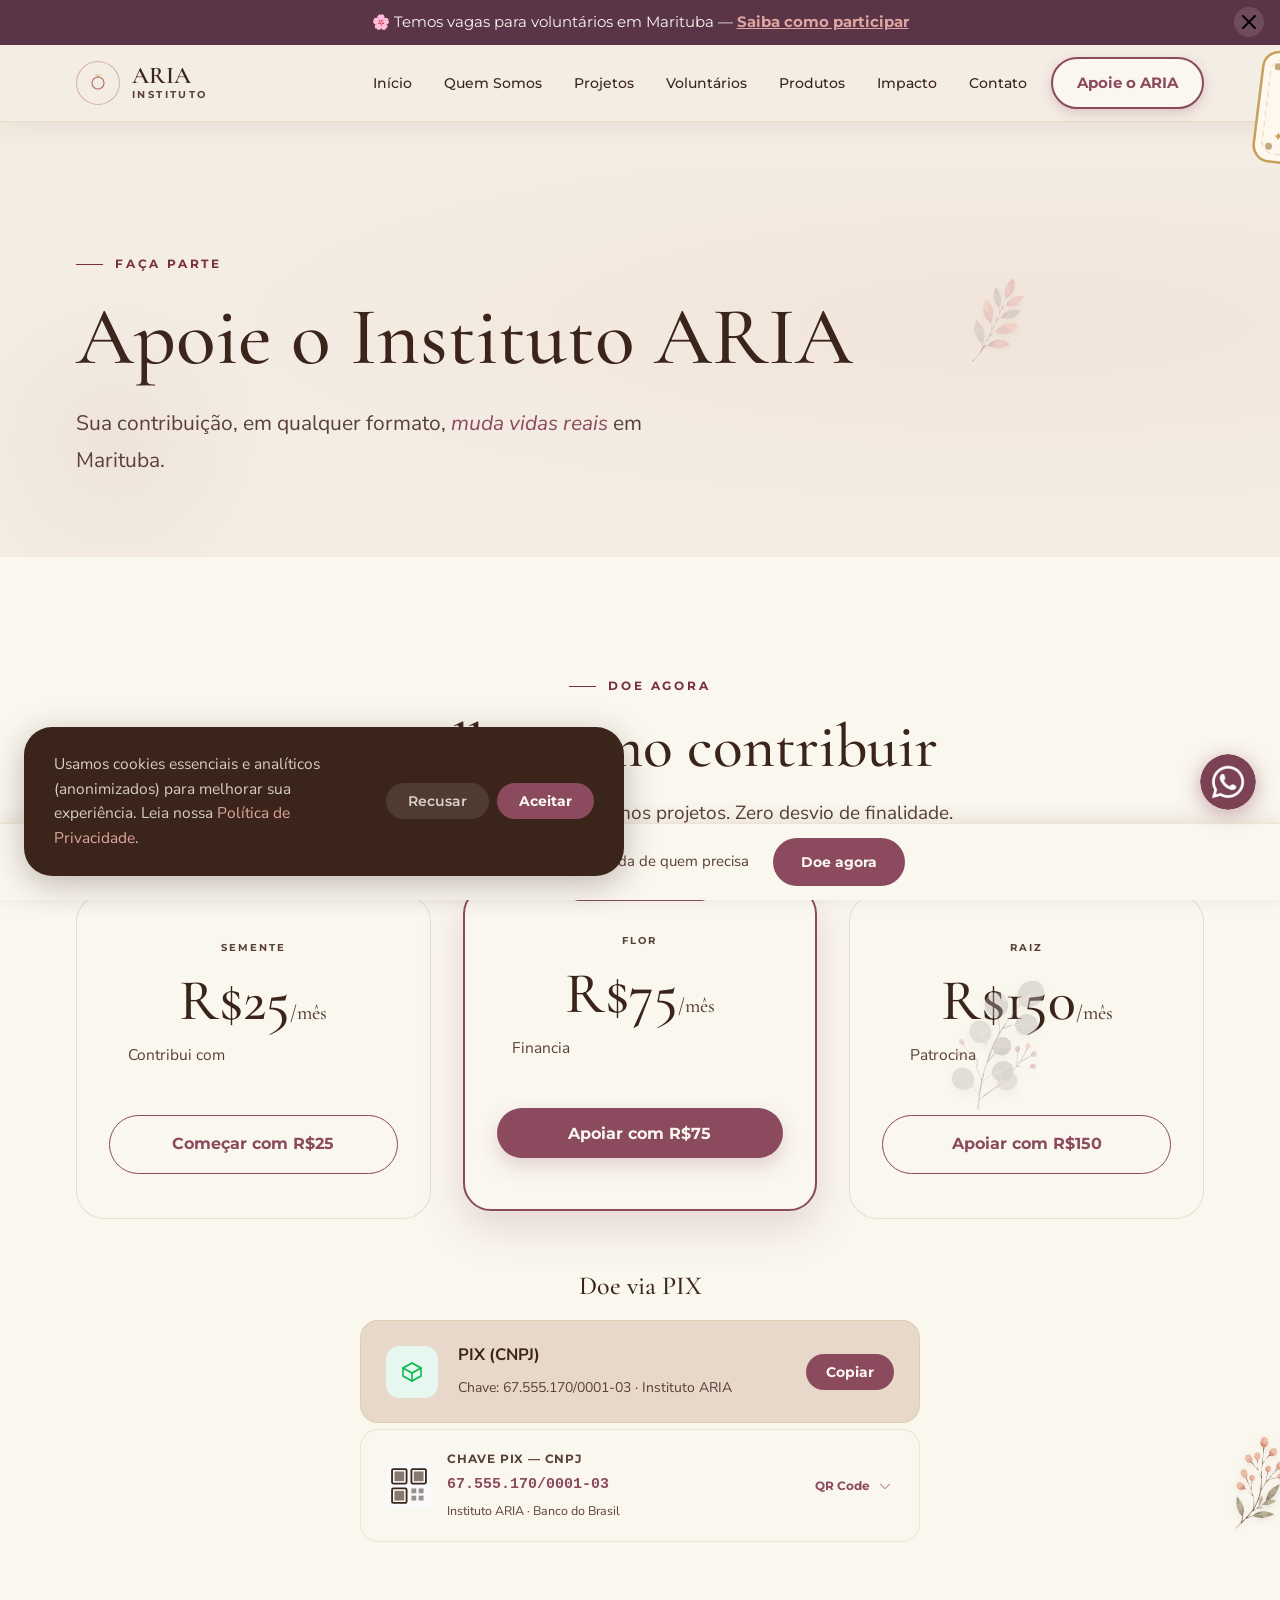
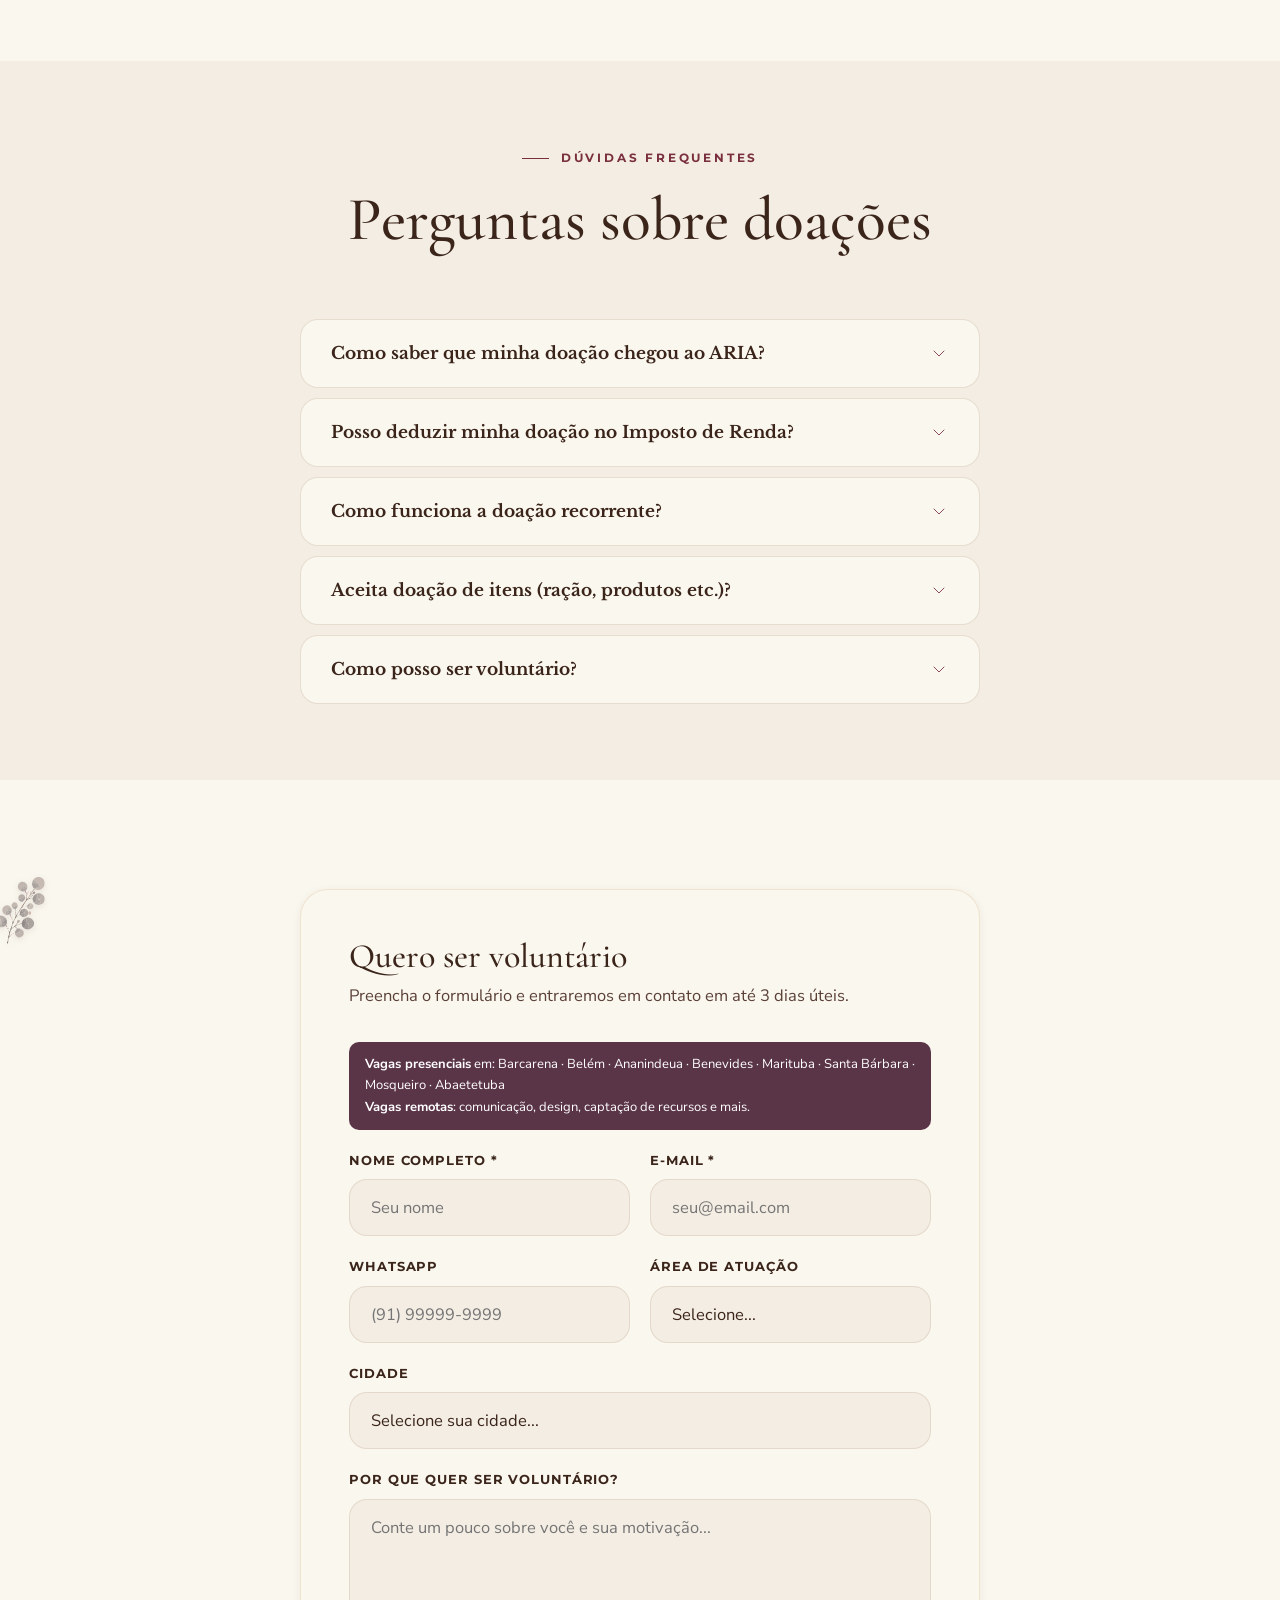
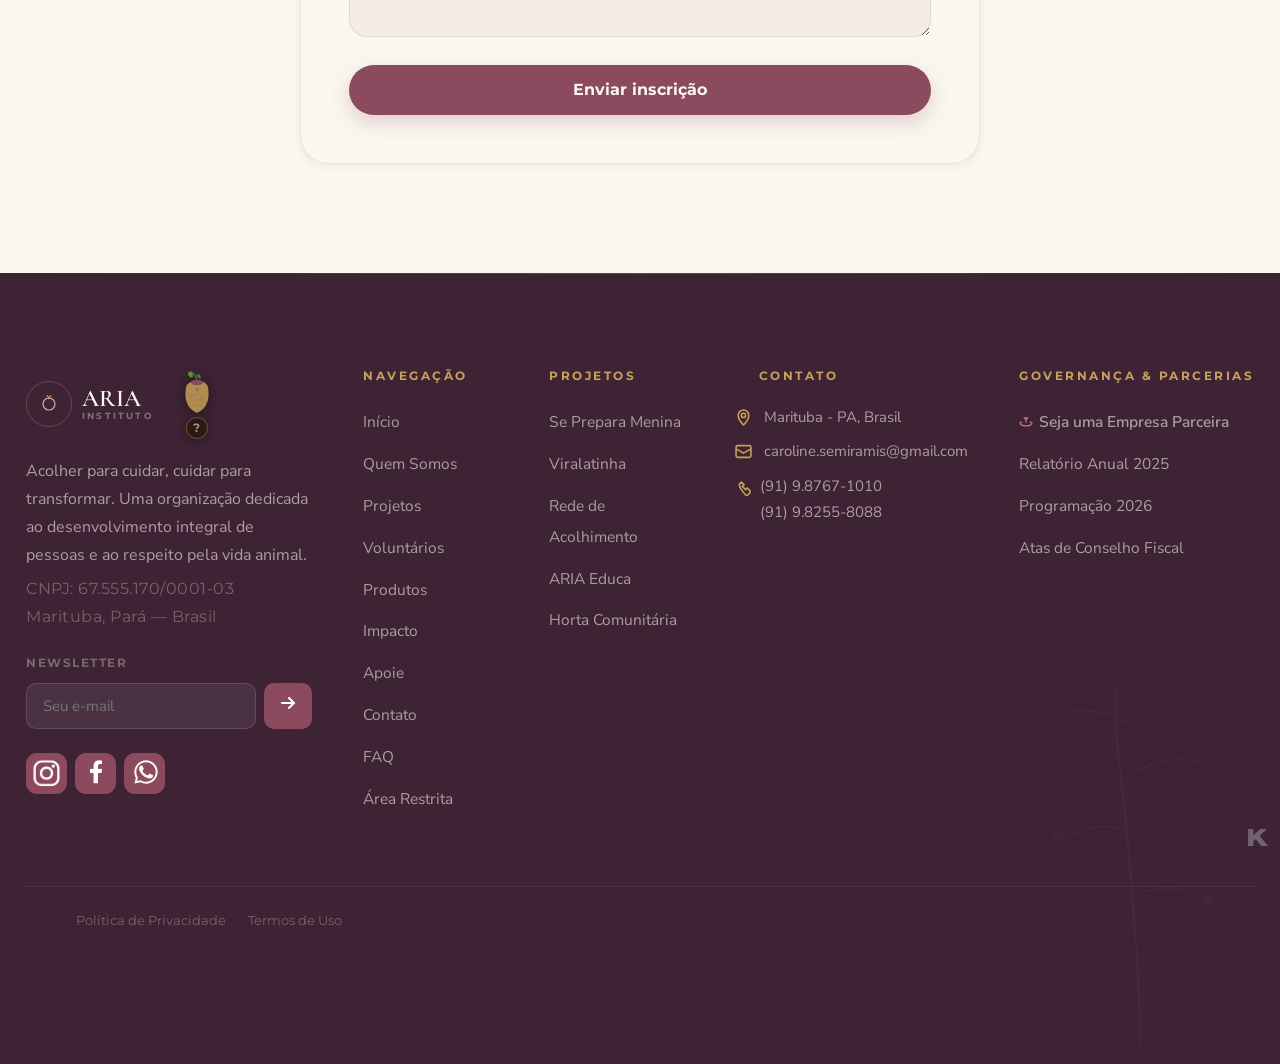
==== commit a8085535: "Descrição da alteração" ====
--- a/apoie.html
+++ b/apoie.html
@@ -14,14 +14,24 @@
 </head>
 <body data-page="apoie">
 <script>
-  /* Carrega o sprite SVG do jardim de plantas (externo, cacheado entre páginas)
-     e injeta no <body> ANTES do plants.js inicializar o jardim. */
+  /* Carrega o sprite SVG do jardim de plantas (externo, cacheado entre páginas).
+     A insercao no DOM roda em idle time (nao compete com o primeiro scroll/paint);
+     plants.js so monta o jardim depois que essa promise resolver. */
   window.ARIA_spriteReady = fetch('assets/svg/plants-sprite.svg?v=202607271200')
     .then(function (r) { return r.text(); })
     .then(function (svg) {
-      var tmp = document.createElement('div');
-      tmp.innerHTML = svg;
-      document.body.insertBefore(tmp.firstChild, document.body.firstChild);
+      return new Promise(function (resolve) {
+        function insert() {
+          var frag = document.createRange().createContextualFragment(svg);
+          document.body.insertBefore(frag, document.body.firstChild);
+          resolve();
+        }
+        if ('requestIdleCallback' in window) {
+          requestIdleCallback(insert, { timeout: 300 });
+        } else {
+          setTimeout(insert, 0);
+        }
+      });
     })
     .catch(function (e) { console.warn('Sprite de plantas não carregou:', e); });
 </script>
@@ -573,11 +583,11 @@
     </g>
   </defs>
 </svg>
-<script src="js/core.js?v=202607271500" defer></script>
-<script src="js/plants.js?v=202607271500" defer></script>
-<script src="js/features.js?v=202607271500" defer></script>
-<script src="js/behold.js?v=202607271500" defer></script>
-<script src="js/vine.js?v=202607271500" defer></script>
-<script src="js/spa-nav.js?v=202607271500" defer></script>
+<script src="js/core.js?v=202607271500"></script>
+<script src="js/plants.js?v=202607271500"></script>
+<script src="js/features.js?v=202607271500"></script>
+<script src="js/behold.js?v=202607271500"></script>
+<script src="js/vine.js?v=202607271500"></script>
+<script src="js/spa-nav.js?v=202607271500"></script>
 </body>
 </html>
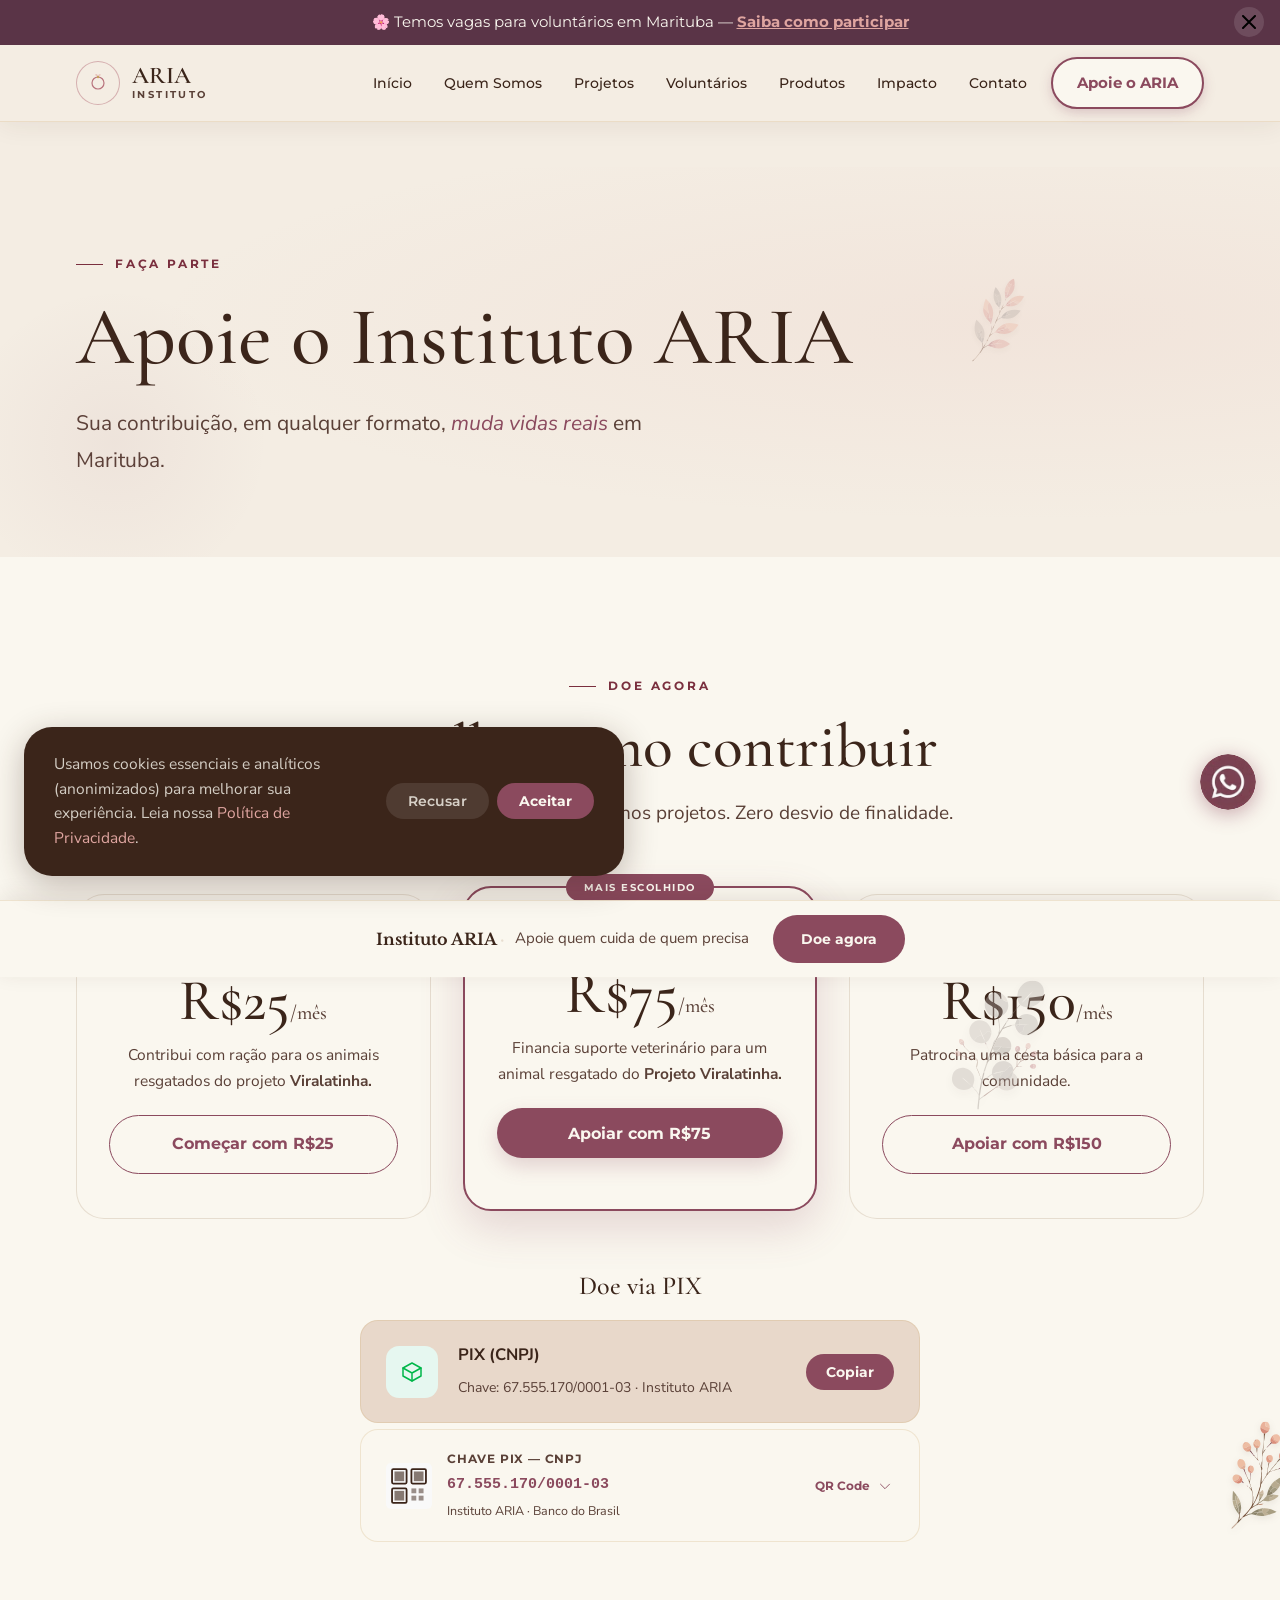
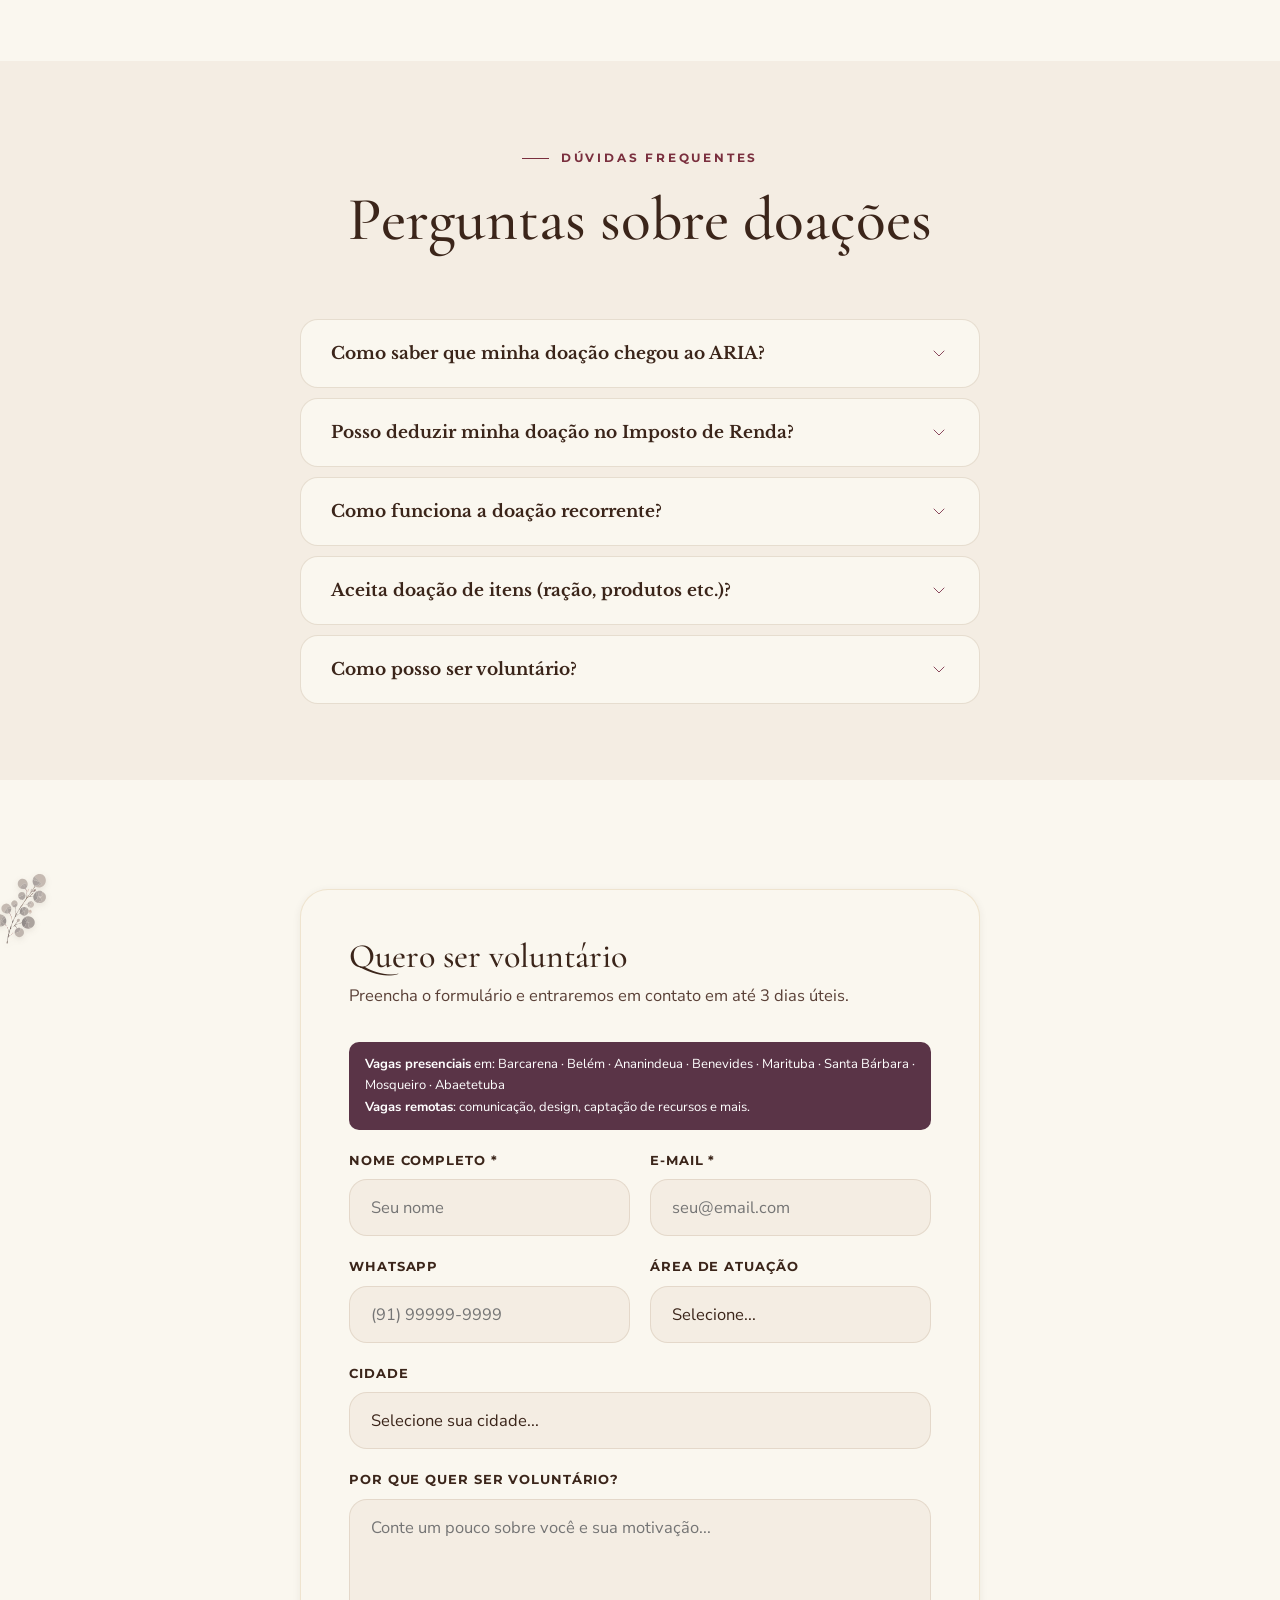
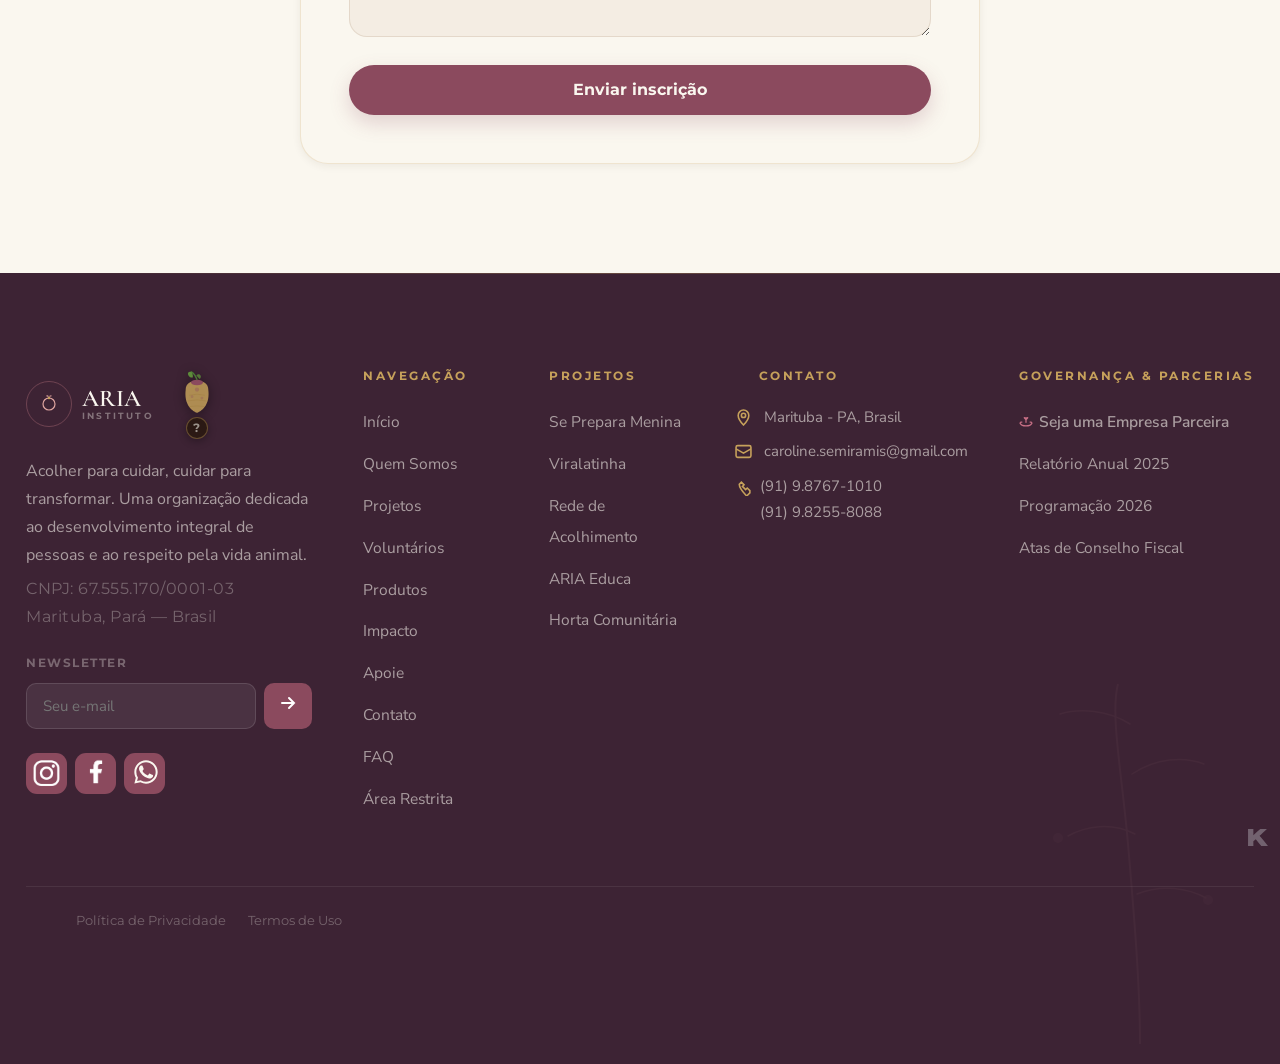
==== commit 42b6797c: "update" ====
--- a/apoie.html
+++ b/apoie.html
@@ -1,18 +1,4 @@
-<!DOCTYPE html>
-<html lang="pt-BR">
-<head>
-<meta charset="UTF-8">
-<meta name="viewport" content="width=device-width, initial-scale=1.0">
-<meta name="description" content="Instituto ARIA — Acolher para cuidar, cuidar para transformar. ONG em Marituba, Pará, dedicada ao desenvolvimento integral de mulheres, famílias e proteção animal.">
-<title>Apoie o ARIA — Instituto ARIA</title>
-<link rel="preconnect" href="https://fonts.googleapis.com"><link rel="preconnect" href="https://fonts.gstatic.com" crossorigin>
-<link rel="preload" href="https://fonts.googleapis.com/css2?family=Cormorant+Garamond:ital,wght@0,300;0,400;0,500;0,600;1,300;1,400;1,500&family=Libre+Baskerville:ital,wght@0,400;0,700;1,400&family=Nunito+Sans:opsz,wght@6..12,300;6..12,400;6..12,500;6..12,600;6..12,700&family=Montserrat:wght@400;500;600;700;800&display=swap" as="style" onload="this.onload=null;this.rel='stylesheet'">
-<noscript><link rel="stylesheet" href="https://fonts.googleapis.com/css2?family=Cormorant+Garamond:ital,wght@0,300;0,400;0,500;0,600;1,300;1,400;1,500&family=Libre+Baskerville:ital,wght@0,400;0,700;1,400&family=Nunito+Sans:opsz,wght@6..12,300;6..12,400;6..12,500;6..12,600;6..12,700&family=Montserrat:wght@400;500;600;700;800&display=swap"></noscript>
-<link rel="stylesheet" href="css/main.css?v=202607271500">
-<link rel="stylesheet" href="css/head2.css?v=202607271500">
-<link rel="stylesheet" href="css/vine.css?v=202607271500">
-</head>
-<body data-page="apoie">
+<!DOCTYPE html><html lang="pt-BR"><head><meta charset="UTF-8"><meta name="viewport" content="width=device-width, initial-scale=1.0"><meta name="description" content="Instituto ARIA — Acolher para cuidar, cuidar para transformar. ONG em Marituba, Pará, dedicada ao desenvolvimento integral de mulheres, famílias e proteção animal."><title>Apoie o ARIA — Instituto ARIA</title><link rel="preconnect" href="https://fonts.googleapis.com"><link rel="preconnect" href="https://fonts.gstatic.com" crossorigin><link rel="preload" href="https://fonts.googleapis.com/css2?family=Cormorant+Garamond:ital,wght@0,300;0,400;0,500;0,600;1,300;1,400;1,500&family=Libre+Baskerville:ital,wght@0,400;0,700;1,400&family=Nunito+Sans:opsz,wght@6..12,300;6..12,400;6..12,500;6..12,600;6..12,700&family=Montserrat:wght@400;500;600;700;800&display=swap" as="style" onload="this.onload=null;this.rel='stylesheet'"><noscript><link rel="stylesheet" href="https://fonts.googleapis.com/css2?family=Cormorant+Garamond:ital,wght@0,300;0,400;0,500;0,600;1,300;1,400;1,500&family=Libre+Baskerville:ital,wght@0,400;0,700;1,400&family=Nunito+Sans:opsz,wght@6..12,300;6..12,400;6..12,500;6..12,600;6..12,700&family=Montserrat:wght@400;500;600;700;800&display=swap"></noscript><link rel="stylesheet" href="css/main.css?v=202607271500"><link rel="stylesheet" href="css/head2.css?v=202607271500"><link rel="stylesheet" href="css/vine.css?v=202607271500"></head><body data-page="apoie">
 <script>
   /* Carrega o sprite SVG do jardim de plantas (externo, cacheado entre páginas).
      A insercao no DOM roda em idle time (nao compete com o primeiro scroll/paint);
@@ -33,561 +19,40 @@
         }
       });
     })
-    .catch(function (e) { console.warn('Sprite de plantas não carregou:', e); });
+    .catch(function () {});
 </script>
 
 
-<!-- ╔══════════════════════════════════╗ -->
-<!-- ║  BARRA DE ANÚNCIO               ║ -->
-<!-- ╚══════════════════════════════════╝ -->
-<div id="announce-bar">
-  <span>🌸 Temos vagas para voluntários em Marituba — <a href="apoie.html">Saiba como participar</a></span>
-  <button class="ann-close" onclick="this.parentElement.style.display='none'; updateNavTop();" aria-label="Fechar anúncio">
-    <svg width="14" height="14" viewBox="0 0 14 14" fill="none" stroke="currentColor" stroke-width="2" stroke-linecap="round"><path d="M1 1l12 12M13 1L1 13"/></svg>
-  </button>
-</div>
-
-<!-- ╔══════════════════════════════════╗ -->
-<!-- ║  NAV STICKY                     ║ -->
-<!-- ╚══════════════════════════════════╝ -->
-<nav id="sticky-nav" role="navigation" aria-label="Navegação principal" class="plant-zone nav-zone">
-  <div class="nav-inner">
-    <a href="index.html" class="nav-logo" aria-label="Página inicial Instituto ARIA">
-      <div class="nav-logo-icon">
-        <svg width="22" height="22" viewBox="0 0 22 22" fill="none"><circle cx="11" cy="11" r="6" stroke="#B8737D" stroke-width="1.2"/><path d="M11 5 C11 2 9 1 8 3 C10 4 10.5 5.5 11 5Z" fill="#DFA5A0" fill-opacity=".6"/><path d="M11 5 C11 2 13 1 14 3 C12 4 11.5 5.5 11 5Z" fill="#DFA5A0" fill-opacity=".5"/><circle cx="11" cy="5" r="1.2" fill="#C6A15B"/></svg>
-      </div>
-      <div class="nav-logo-text">ARIA<small>Instituto</small></div>
-    </a>
-    <div class="nav-links" id="nav-links">
-      <a href="index.html" class="nav-link" role="button" tabindex="0">Início</a>
-      <a href="quem-somos.html" class="nav-link" role="button" tabindex="0">Quem Somos</a>
-      <a href="projetos.html" class="nav-link" role="button" tabindex="0">Projetos</a>
-      <a href="voluntarios.html" id="nav-voluntarios" class="nav-link" role="button" tabindex="0">Volunt&aacute;rios</a>
-      <a href="produtos.html" class="nav-link" role="button" tabindex="0">Produtos</a>
-      <a href="impacto.html" class="nav-link" role="button" tabindex="0">Impacto</a>
-      <a href="contato.html" class="nav-link" role="button" tabindex="0">Contato</a>
-      <a href="apoie.html" class="nav-cta" id="nav-apoie-cta">Apoie o ARIA</a>
-    </div>
-    <button class="hamburger" onclick="openMobile()" aria-label="Abrir menu" aria-expanded="false">
-      <svg width="22" height="16" viewBox="0 0 22 16" fill="none" stroke="#3B251A" stroke-width="1.8" stroke-linecap="round"><path d="M0 1h22M0 8h16M0 15h22"/></svg>
-    </button>
-  </div>
-</nav>
-
-<!-- ╔══════════════════════════════════╗ -->
-<!-- ║  MOBILE OVERLAY                 ║ -->
-<!-- ╚══════════════════════════════════╝ -->
-<div id="mobile-overlay" role="dialog" aria-modal="true" aria-label="Menu de navegação">
-  <button class="overlay-close" onclick="closeMobile()" aria-label="Fechar menu">
-    <svg width="18" height="18" viewBox="0 0 18 18" fill="none" stroke="white" stroke-width="2" stroke-linecap="round"><path d="M1 1l16 16M17 1L1 17"/></svg>
-  </button>
-  <nav class="overlay-nav" aria-label="Navegação mobile">
-    <a href="index.html" role="button" tabindex="0">Início</a>
-    <a href="quem-somos.html" role="button" tabindex="0">Quem Somos</a>
-    <a href="projetos.html" role="button" tabindex="0">Projetos</a>
-    <a href="produtos.html" role="button" tabindex="0">Produtos</a>
-    <a href="voluntarios.html" role="button" tabindex="0">Volunt&aacute;rios</a>
-    <a href="impacto.html" role="button" tabindex="0">Impacto</a>
-    <a href="contato.html" role="button" tabindex="0">Contato</a>
-  </nav>
-  <a href="apoie.html" class="btn-gold overlay-cta" style="font-size:17px;padding:16px 40px;">Apoie o ARIA ✦</a>
-  <p class="overlay-contact" style="margin-top:30px;">
-    <a href="https://wa.me/5591987671010" target="_blank" rel="noopener">WhatsApp: (91) 9.8767-1010</a>
-  </p>
-  <!-- Botanical decoration — apenas no rodapé do menu -->
-  <div id="sway-slow-zone-1" style="position:absolute;bottom:0;left:0;right:0;height:200px;pointer-events:none;overflow:visible;" class="plant-zone sway-slow-zone" data-plant-sym="plant-slow-1"></div>
-</div>
-
-<!-- ╔══════════════════════════════════╗ -->
-<!-- ║  PÁGINA: HOME                   ║ -->
-<!-- ╚══════════════════════════════════╝ -->
-<div id="page-apoie" class="page active">
-
-  <div class="page-spacer"></div>
-
-  <section class="page-hero plant-zone">
-    <div class="page-hero-bg-orb" aria-hidden="true"></div>
-    <div class="container">
-      <div class="eyebrow">Faça parte</div>
-      <h1>Apoie o Instituto ARIA</h1>
-      <p>Sua contribuição, em qualquer formato, <em>muda vidas reais</em> em Marituba.</p>
-    </div>
-  </section>
-
-  <!-- FORMAS DE DOAÇÃO -->
-  <section class="section plant-zone" style="background:var(--aria-ivory);" aria-labelledby="apoie-doe-h">
-    <div class="container">
-      <div class="section-header fade-up">
-        <div class="eyebrow">Doe agora</div>
-        <h2 id="apoie-doe-h">Escolha como contribuir</h2>
-        <p>Toda doação é usada diretamente nos projetos. Zero desvio de finalidade.</p>
-      </div>
-
-      <!-- Tiers -->
-      <div class="grid-3 fade-up delay-1" style="margin-bottom:52px;">
-        <div class="tier-card">
-          <div class="tier-name">Semente</div>
-          <div class="tier-price">R$25<span style="font-size:20px;color:var(--aria-muted);">/mês</span></div>
-          <div class="tier-desc">Contribui com <span class="tier-cycle" id="tier-cycle-25">transporte para ações do projeto <strong>Se Prepara Menina.</strong></span></div>
-          <a href="apoie.html" class="btn-secondary" style="width:100%;justify-content:center;">Começar com R$25</a>
-        </div>
-        <div class="tier-card featured">
-          <div class="tier-badge">Mais escolhido</div>
-          <div class="tier-name">Flor</div>
-          <div class="tier-price">R$75<span style="font-size:20px;color:var(--aria-muted);">/mês</span></div>
-          <div class="tier-desc">Financia <span class="tier-cycle" id="tier-cycle-75">uma sessão de acompanhamento psicossocial para participantes do <strong>Se Prepara Menina.</strong></span></div>
-          <button class="btn-primary" style="width:100%;justify-content:center;">Apoiar com R$75</button>
-        </div>
-        <div class="tier-card">
-          <div class="tier-name">Raiz</div>
-          <div class="tier-price">R$150<span style="font-size:20px;color:var(--aria-muted);">/mês</span></div>
-          <div class="tier-desc">Patrocina <span class="tier-cycle" id="tier-cycle-150">um resgate animal completo (atendimento veterinário + ração + encaminhamento para adoção).</span></div>
-          <a href="apoie.html" class="btn-secondary" style="width:100%;justify-content:center;">Apoiar com R$150</a>
-        </div>
-      </div>
-
-      <!-- Doação via PIX -->
-      <div style="max-width:560px;margin:0 auto;" class="fade-up delay-2">
-        <h3 style="text-align:center;margin-bottom:20px;font-size:26px;">Doe via PIX</h3>
-        <div style="display:flex;flex-direction:column;gap:10px;">
-          <div class="donate-opt">
-            <div class="donate-icon ic-pix">
-              <svg width="24" height="24" viewBox="0 0 24 24" fill="none"><path d="M12 3L3 8v8l9 5 9-5V8L12 3z" stroke="#00B74A" stroke-width="1.5" stroke-linejoin="round" fill="none"/><path d="M3 8l9 5M21 8l-9 5M12 13v8" stroke="#00B74A" stroke-width="1.5" stroke-linecap="round"/></svg>
-            </div>
-            <div class="donate-text">
-              <strong>PIX (CNPJ)</strong>
-              <span>Chave: 67.555.170/0001-03 · Instituto ARIA</span>
-            </div>
-            <button class="pix-copy" onclick="copiarPix()" id="pix-btn" aria-label="Copiar chave PIX">Copiar</button>
-          </div>
-          <button type="button" class="pix-detail" onclick="toggleQrPix(this)" aria-expanded="false" style="cursor:pointer;width:100%;text-align:left;font:inherit;">
-            <svg class="pix-qr" viewBox="0 0 38 38" fill="none">
-              <rect width="38" height="38" rx="4" fill="#f9f9f9"/>
-              <rect x="5" y="5" width="12" height="12" rx="1" stroke="#3B251A" stroke-width="1.5" fill="none"/>
-              <rect x="7" y="7" width="8" height="8" fill="#3B251A" fill-opacity=".6"/>
-              <rect x="21" y="5" width="12" height="12" rx="1" stroke="#3B251A" stroke-width="1.5" fill="none"/>
-              <rect x="23" y="7" width="8" height="8" fill="#3B251A" fill-opacity=".6"/>
-              <rect x="5" y="21" width="12" height="12" rx="1" stroke="#3B251A" stroke-width="1.5" fill="none"/>
-              <rect x="7" y="23" width="8" height="8" fill="#3B251A" fill-opacity=".6"/>
-              <rect x="21" y="21" width="4" height="4" fill="#3B251A" fill-opacity=".5"/>
-              <rect x="27" y="21" width="4" height="4" fill="#3B251A" fill-opacity=".5"/>
-              <rect x="21" y="27" width="4" height="4" fill="#3B251A" fill-opacity=".5"/>
-              <rect x="27" y="27" width="4" height="4" fill="#3B251A" fill-opacity=".5"/>
-            </svg>
-            <div class="pix-info">
-              <div class="pix-label">Chave PIX — CNPJ</div>
-              <div class="pix-key">67.555.170/0001-03</div>
-              <div class="pix-name">Instituto ARIA · Banco do Brasil</div>
-            </div>
-            <span style="display:flex;align-items:center;gap:6px;font-family:'Montserrat',sans-serif;font-size:12px;font-weight:700;color:var(--aria-wine);flex-shrink:0;">
-              QR Code
-              <svg class="faq-icon" width="18" height="18" viewBox="0 0 20 20"><path d="M5 8l5 5 5-5" stroke-linecap="round" stroke-linejoin="round"/></svg>
-            </span>
-          </button>
-          <div class="faq-answer" aria-hidden="true">
-            <div style="display:flex;flex-direction:column;align-items:center;padding:16px 0 22px;">
-              <img src="assets/img/qrcode-pix.png" alt="QR Code PIX para doação ao Instituto ARIA" style="width:400px;height:400px;max-width:100%;border-radius:12px;border:1.5px solid var(--aria-border-gold);"/>
-              <span style="font-size:12px;color:var(--aria-muted);margin-top:12px;text-align:center;">Aponte a câmera do app do seu banco para o QR Code acima</span>
-            </div>
-          </div>
-        </div>
-      </div>
-    </div>
-  </section>
-
-  <!-- FAQ DOAÇÃO -->
-  <section class="section-sm" style="background:var(--aria-cream);" aria-labelledby="apoie-faq-h">
-    <div class="container">
-      <div style="max-width:680px;margin:0 auto;">
-        <div class="section-header fade-up">
-          <div class="eyebrow">Dúvidas frequentes</div>
-          <h2 id="apoie-faq-h">Perguntas sobre doações</h2>
-        </div>
-        <div style="display:flex;flex-direction:column;gap:10px;" class="fade-up delay-1" role="list">
-          <div class="faq-item" role="listitem">
-            <button class="faq-btn" onclick="toggleFaq(this)" aria-expanded="false">
-              Como saber que minha doação chegou ao ARIA?
-              <svg class="faq-icon" width="20" height="20" viewBox="0 0 20 20"><path d="M5 8l5 5 5-5" stroke-linecap="round" stroke-linejoin="round"/></svg>
-            </button>
-            <div class="faq-answer" aria-hidden="true"><p>Confirmamos todas as doações por WhatsApp ou e-mail. Você receberá um comprovante e, se quiser, um relatório de como sua doação foi usada.</p></div>
-          </div>
-          <div class="faq-item" role="listitem">
-            <button class="faq-btn" onclick="toggleFaq(this)" aria-expanded="false">
-              Posso deduzir minha doação no Imposto de Renda?
-              <svg class="faq-icon" width="20" height="20" viewBox="0 0 20 20"><path d="M5 8l5 5 5-5" stroke-linecap="round" stroke-linejoin="round"/></svg>
-            </button>
-            <div class="faq-answer" aria-hidden="true"><p>Atualmente estamos em processo de obtenção do título de utilidade pública, o que permitirá a dedução. Por ora, as doações não são dedutíveis, mas são registradas e comprovadas.</p></div>
-          </div>
-          <div class="faq-item" role="listitem">
-            <button class="faq-btn" onclick="toggleFaq(this)" aria-expanded="false">
-              Como funciona a doação recorrente?
-              <svg class="faq-icon" width="20" height="20" viewBox="0 0 20 20"><path d="M5 8l5 5 5-5" stroke-linecap="round" stroke-linejoin="round"/></svg>
-            </button>
-            <div class="faq-answer" aria-hidden="true"><p>Você pode configurar uma doação mensal automática via PIX agendado no seu banco, ou nos contatar pelo WhatsApp para combinamos a melhor forma para você.</p></div>
-          </div>
-          <div class="faq-item" role="listitem">
-            <button class="faq-btn" onclick="toggleFaq(this)" aria-expanded="false">
-              Aceita doação de itens (ração, produtos etc.)?
-              <svg class="faq-icon" width="20" height="20" viewBox="0 0 20 20"><path d="M5 8l5 5 5-5" stroke-linecap="round" stroke-linejoin="round"/></svg>
-            </button>
-            <div class="faq-answer" aria-hidden="true"><p>Sim! Aceitamos doações de ração, materiais de artesanato, roupas em bom estado, livros e outros itens. Entre em contato para combinar a entrega.</p></div>
-          </div>
-          <div class="faq-item" role="listitem">
-            <button class="faq-btn" onclick="toggleFaq(this)" aria-expanded="false">
-              Como posso ser voluntário?
-              <svg class="faq-icon" width="20" height="20" viewBox="0 0 20 20"><path d="M5 8l5 5 5-5" stroke-linecap="round" stroke-linejoin="round"/></svg>
-            </button>
-            <div class="faq-answer" aria-hidden="true"><p>Preencha o formulário abaixo! Temos vagas presenciais em <strong>Barcarena, Belém, Ananindeua, Benevides, Marituba, Santa Bárbara, Mosqueiro e Abaetetuba</strong>, além de vagas remotas (comunicação, design, captação de recursos). Faremos uma conversa inicial para entender como você pode contribuir melhor.</p></div>
-          </div>
-        </div>
-      </div>
-    </div>
-  </section>
-
-  <!-- VOLUNTARIADO -->
-  <section class="section plant-zone" style="background:var(--aria-ivory);" aria-labelledby="apoie-vol-h">
-    <div class="container">
-      <div style="max-width:680px;margin:0 auto;">
-        <div class="form-card fade-up">
-          <h3 id="apoie-vol-h">Quero ser voluntário</h3>
-          <p class="form-lead">Preencha o formulário e entraremos em contato em até 3 dias úteis.</p>
-          <div style="background:var(--aria-plum);color:#fff;border-radius:var(--r-sm);padding:12px 16px;margin-bottom:20px;font-size:13px;line-height:1.65;">
-            <strong>Vagas presenciais</strong> em: Barcarena · Belém · Ananindeua · Benevides · Marituba · Santa Bárbara · Mosqueiro · Abaetetuba<br>
-            <strong>Vagas remotas</strong>: comunicação, design, captação de recursos e mais.
-          </div>
-          <form onsubmit="event.preventDefault();this.innerHTML='<p style=\'text-align:center;color:var(--aria-wine);font-size:18px;padding:20px;\'>✓ Obrigada! Entraremos em contato em breve.</p>';" novalidate>
-            <div class="form-row">
-              <div class="form-group">
-                <label for="vol-nome">Nome completo *</label>
-                <input type="text" id="vol-nome" name="nome" required placeholder="Seu nome" autocomplete="name">
-              </div>
-              <div class="form-group">
-                <label for="vol-email">E-mail *</label>
-                <input type="email" id="vol-email" name="email" required placeholder="seu@email.com" autocomplete="email">
-              </div>
-            </div>
-            <div class="form-row">
-              <div class="form-group">
-                <label for="vol-tel">WhatsApp</label>
-                <input type="tel" id="vol-tel" name="tel" placeholder="(91) 99999-9999" autocomplete="tel">
-              </div>
-              <div class="form-group">
-                <label for="vol-area">Área de atuação</label>
-                <select id="vol-area" name="area">
-                  <option value="">Selecione...</option>
-                  <option>Assistência social</option>
-                  <option>Comunicação / design</option>
-                  <option>Saúde</option>
-                  <option>Educação</option>
-                  <option>Cuidado animal</option>
-                  <option>Captação de recursos</option>
-                  <option>Outra</option>
-                </select>
-              </div>
-            </div>
-            <div class="form-group">
-              <label for="vol-cidade">Cidade</label>
-              <select id="vol-cidade" name="cidade">
-                <option value="">Selecione sua cidade...</option>
-                <option>Marituba (sede)</option>
-                <option>Barcarena</option>
-                <option>Belém</option>
-                <option>Ananindeua</option>
-                <option>Benevides</option>
-                <option>Santa Bárbara do Pará</option>
-                <option>Mosqueiro</option>
-                <option>Abaetetuba</option>
-                <option>Remoto (online)</option>
-                <option>Outra cidade</option>
-              </select>
-            </div>
-            <div class="form-group">
-              <label for="vol-msg">Por que quer ser voluntário?</label>
-              <textarea id="vol-msg" name="mensagem" placeholder="Conte um pouco sobre você e sua motivação..."></textarea>
-            </div>
-            <button type="submit" class="btn-primary form-submit">Enviar inscrição</button>
-          </form>
-        </div>
-      </div>
-    </div>
-  </section>
-
-</div><!-- /page-apoie -->
-
-<!-- ╔══════════════════════════════════╗ -->
-<!-- ║  PÁGINA: CONTATO                ║ -->
-<!-- ╚══════════════════════════════════╝ -->
-<footer role="contentinfo" class="plant-zone footer-zone">
-  <!-- Botanical bg decoration -->
-  <div class="footer-bg-botanical" aria-hidden="true">
-    <svg width="320" height="380" viewBox="0 0 320 380" fill="none">
-      <path d="M160 370 C160 310 154 240 148 170 C142 100 130 40 138 10" stroke="#DFA5A0" stroke-width="2"/>
-      <path d="M150 50 C128 36 100 34 80 40" stroke="#DFA5A0" stroke-width="1.5" stroke-linecap="round"/>
-      <path d="M152 100 C176 84 204 82 224 90" stroke="#DFA5A0" stroke-width="1.5" stroke-linecap="round"/>
-      <path d="M155 160 C131 148 106 152 88 162" stroke="#DFA5A0" stroke-width="1.5" stroke-linecap="round"/>
-      <path d="M157 220 C182 210 208 214 226 224" stroke="#DFA5A0" stroke-width="1.5" stroke-linecap="round"/>
-      <circle cx="78" cy="164" r="5" fill="#DFA5A0" fill-opacity=".6"/>
-      <circle cx="228" cy="226" r="5" fill="#DFA5A0" fill-opacity=".6"/>
-    </svg>
-  </div>
-
-  <div class="container-wide" style="position:relative;z-index:2;">
-    <div class="footer-grid">
-      <!-- Marca -->
-      <div class="footer-brand">
-        <div class="footer-wm">
-          <div class="footer-wm-icon">
-            <svg width="22" height="22" viewBox="0 0 22 22" fill="none"><circle cx="11" cy="11" r="6" stroke="#DFA5A0" stroke-width="1.2"/><path d="M11 5 C11 2 9 1 8 3 C10 4 10.5 5.5 11 5Z" fill="#DFA5A0" fill-opacity=".7"/><path d="M11 5 C11 2 13 1 14 3 C12 4 11.5 5.5 11 5Z" fill="#DFA5A0" fill-opacity=".6"/><circle cx="11" cy="5" r="1.2" fill="#C6A15B"/></svg>
-          </div>
-          <div class="footer-wm-text">ARIA<small>Instituto</small></div>
-          <div id="seed-bag-container">
-            <div id="seed-bag-btn" role="button" tabindex="0"
-                 aria-label="Clique duas vezes para pegar uma semente e plantá-la na página">
-              <svg id="seed-bag-svg" viewBox="0 -4 48 62" xmlns="http://www.w3.org/2000/svg" aria-hidden="true">
-                <path d="M8 26 C5 52 24 58 24 58 C24 58 43 52 40 26 C40 16 33 13 24 13 C15 13 8 16 8 26Z" fill="#C6A15B" opacity=".85"/>
-                <path d="M13 33 Q24 30 35 33" stroke="#9A7535" stroke-width=".8" fill="none" opacity=".5"/>
-                <path d="M11 41 Q24 38 37 41" stroke="#9A7535" stroke-width=".8" fill="none" opacity=".5"/>
-                <path d="M13 49 Q24 47 35 49" stroke="#9A7535" stroke-width=".8" fill="none" opacity=".5"/>
-                <circle cx="24" cy="25" r="3" fill="#8B4A5E" opacity=".35"/>
-                <circle cx="17" cy="35" r="2" fill="#8B4A5E" opacity=".28"/>
-                <circle cx="31" cy="37" r="2" fill="#8B4A5E" opacity=".28"/>
-                <ellipse cx="24" cy="15" rx="8.5" ry="4" fill="#8B4A5E"/>
-                <path d="M24 11 Q22 4 16 0" stroke="#4A7A35" stroke-width="1.7" fill="none" stroke-linecap="round"/>
-                <path d="M16 0 C8 -2 11 9 18 8 C19 4 16 0 16 0Z" fill="#5D8B3A"/>
-                <path d="M23 5 C27 1 32 6 28 10 C26 8 23 5 23 5Z" fill="#5D8B3A" opacity=".8"/>
-              </svg>
-            </div>
-            <button id="seed-help-btn" aria-label="Como usar o broto de semente">?</button>
-            <div id="seed-help-tooltip" role="tooltip" aria-hidden="true">
-              <div class="tip-title">🌱 Plante uma semente</div>
-              <ol>
-                <li>Clique duas vezes no broto para pegar uma semente.</li>
-                <li>Arraste-a para qualquer local do site.</li>
-                <li>Clique duas vezes no local escolhido para plantar.</li>
-              </ol>
-            </div>
-          </div>
-        </div>
-        <p>Acolher para cuidar, cuidar para transformar. Uma organização dedicada ao desenvolvimento integral de pessoas e ao respeito pela vida animal.</p>
-        <p class="footer-cnpj">CNPJ: 67.555.170/0001-03<br>Marituba, Pará — Brasil</p>
-        <div class="footer-newsletter">
-          <p>Newsletter</p>
-          <div class="footer-nl-form">
-            <input type="email" placeholder="Seu e-mail" aria-label="E-mail para newsletter">
-            <button aria-label="Assinar newsletter">
-              <svg width="16" height="16" viewBox="0 0 16 16" fill="none" stroke="white" stroke-width="2" stroke-linecap="round"><path d="M2 8h12M9 3l5 5-5 5"/></svg>
-            </button>
-          </div>
-        </div>
-        <div class="footer-social" aria-label="Redes sociais" style="margin-top:24px;">
-          <a class="social-btn" href="https://instagram.com/instituto.aria.ia" target="_blank" rel="noopener" aria-label="Instagram" style="background:var(--aria-wine);"><img src="assets/img/icones/instagram.webp" alt="" aria-hidden="true" class="social-icon-ig"/></a>
-          <a class="social-btn" href="https://facebook.com/instituto.aria.ia" target="_blank" rel="noopener" aria-label="Facebook" style="background:var(--aria-wine);"><img src="assets/img/icones/facebook.webp" alt="" aria-hidden="true" class="social-icon-fb"/></a>
-          <a class="social-btn" href="https://wa.me/5591987671010" target="_blank" rel="noopener" aria-label="WhatsApp" style="background:var(--aria-wine);">
-            <svg xmlns="http://www.w3.org/2000/svg" viewBox="0 0 24 24" fill="white" aria-hidden="true" class="social-icon-wa"><path d="M17.472 14.382c-.297-.149-1.758-.867-2.03-.967-.273-.099-.471-.148-.67.15-.197.297-.767.966-.94 1.164-.173.199-.347.223-.644.075-.297-.15-1.255-.463-2.39-1.475-.883-.788-1.48-1.761-1.653-2.059-.173-.297-.018-.458.13-.606.134-.133.298-.347.446-.52.149-.174.198-.298.298-.497.099-.198.05-.371-.025-.52-.075-.149-.669-1.612-.916-2.207-.242-.579-.487-.5-.669-.51-.173-.008-.371-.01-.57-.01-.198 0-.52.074-.792.372-.272.297-1.04 1.016-1.04 2.479 0 1.462 1.065 2.875 1.213 3.074.149.198 2.096 3.2 5.077 4.487.709.306 1.262.489 1.694.625.712.227 1.36.195 1.871.118.571-.085 1.758-.719 2.006-1.413.248-.694.248-1.289.173-1.413-.074-.124-.272-.198-.57-.347z"/><path d="M12.004 2.003C6.477 2.003 2 6.48 2 12.008c0 1.77.462 3.433 1.268 4.88L2.05 21.949l5.205-1.197A9.955 9.955 0 0012.004 22c5.526 0 10.003-4.477 10.003-10.004C22.007 6.478 17.53 2.003 12.004 2.003zm0 18.343a8.293 8.293 0 01-4.228-1.156l-.303-.18-3.088.71.734-3.007-.197-.309A8.292 8.292 0 013.71 12.008c0-4.578 3.724-8.303 8.294-8.303 4.571 0 8.296 3.725 8.296 8.303 0 4.578-3.725 8.338-8.296 8.338z"/></svg>
-          </a>
-        </div>
-      </div>
-
-      <!-- Menu -->
-      <div class="footer-col footer-nav-col">
-        <h5>Navegação</h5>
-        <ul>
-          <li><a href="index.html" role="button" tabindex="0">Início</a></li>
-          <li><a href="quem-somos.html" role="button" tabindex="0">Quem Somos</a></li>
-          <li><a href="projetos.html" role="button" tabindex="0">Projetos</a></li>
-          <li><a href="voluntarios.html" role="button" tabindex="0">Volunt&aacute;rios</a></li>
-          <li><a href="produtos.html" role="button" tabindex="0">Produtos</a></li>
-          <li><a href="impacto.html" role="button" tabindex="0">Impacto</a></li>
-          <li><a href="apoie.html" role="button" tabindex="0">Apoie</a></li>
-          <li><a href="contato.html" role="button" tabindex="0">Contato</a></li>
-          <li><a href="faq.html" role="button" tabindex="0">FAQ</a></li>
-          <li><a href="restrita.html" role="button" tabindex="0">Área Restrita</a></li>
-        </ul>
-      </div>
-
-      <!-- Projetos -->
-      <div class="footer-col footer-projetos-col">
-        <h5><a href="projetos.html" role="button" tabindex="0" class="footer-col-title-link">Projetos</a></h5>
-        <ul>
-          <li><a href="projetos.html" role="button" tabindex="0">Se Prepara Menina</a></li>
-          <li><a href="projetos.html" role="button" tabindex="0">Viralatinha</a></li>
-          <li><a href="projetos.html" role="button" tabindex="0">Rede de Acolhimento</a></li>
-          <li><a href="projetos.html" role="button" tabindex="0">ARIA Educa</a></li>
-          <li><a href="projetos.html" role="button" tabindex="0">Horta Comunitária</a></li>
-        </ul>
-      </div>
-
-      <!-- Contato + newsletter -->
-      <!-- Contato -->
-      <div class="footer-col footer-contato-col">
-        <h5 style="padding-left:24px;"><a href="contato.html" role="button" tabindex="0" class="footer-col-title-link">Contato</a></h5>
-        <div class="footer-contact-item">
-          <svg viewBox="0 0 16 16"><path d="M8 1C5.24 1 3 3.24 3 6c0 3.75 5 9 5 9s5-5.25 5-9c0-2.76-2.24-5-5-5zm0 7a2 2 0 1 1 0-4 2 2 0 0 1 0 4z"/></svg>
-          <span>Marituba - PA, Brasil</span>
-        </div>
-        <div class="footer-contact-item">
-          <svg viewBox="0 0 16 16"><rect x="1" y="2.5" width="14" height="11" rx="1.5"/><path d="M1 5.5l7 4 7-4"/></svg>
-          <a href="mailto:caroline.semiramis@gmail.com">caroline.semiramis@gmail.com</a>
-        </div>
-        <div class="footer-contact-item" style="display: flex; align-items: flex-start; gap: 8px;">
-          <svg viewBox="0 0 16 16" width="16" height="16" style="margin-top: 4px;"><path d="M14 11l-2.5-2.5-1.5 1.5c-1-1-2-2-3-3l1.5-1.5L6 3 4 5c0 4 7 11 7 11l3-3z"/></svg>
-          <div style="display: flex; flex-direction: column; gap: 4px;">
-            <a href="https://wa.me/5591987671010" target="_blank" rel="noopener">(91) 9.8767-1010</a>
-            <a href="https://wa.me/5591982558088" target="_blank" rel="noopener">(91) 9.8255-8088</a>
-          </div>
-        </div>
-      </div>
-
-      <div class="footer-col footer-gov-col">
-        <h5><a href="governanca.html" role="button" tabindex="0" class="footer-col-title-link">Governan&ccedil;a &amp; Parcerias</a></h5>
-        <ul>
-          <li><a href="parceria.html" role="button" tabindex="0" class="footer-link-partner"><svg class="footer-partner-icon" viewBox="0 0 16 16" aria-hidden="true"><path d="M1.3 9.6c1.1 1.9 3.1 2.9 6.7 2.9s5.6-1 6.7-2.9M1.3 9.6c-.1-1 .8-1.9 1.9-1.4M14.7 9.6c.1-1-.8-1.9-1.9-1.4M8 8.4V3.2M8 5.4C8 3.4 6.8 2.4 6 3.2c.8.8 1.3 1.4 2 2.2zm0 0c0-2 1.2-3 2-2.2-.8.8-1.3 1.4-2 2.2z"/></svg> Seja uma Empresa Parceira</a></li>
-          <li><a href="governanca.html#relatorio" role="button" tabindex="0">Relatório Anual 2025</a></li>
-          <li><a href="governanca.html#programacao" role="button" tabindex="0">Programação 2026</a></li>
-          <li><a href="governanca.html#atas" role="button" tabindex="0">Atas de Conselho Fiscal</a></li>
-        </ul>
-      </div>
-
-    </div>
-
-    <!-- Footer bottom -->
-    <div class="footer-bottom">
-      <div class="footer-bottom-links">
-        <a href="privacidade.html" role="button" tabindex="0">Política de Privacidade</a>
-        <a href="privacidade.html" role="button" tabindex="0">Termos de Uso</a>
-      </div>
-    </div>
-  </div>
-</footer>
-
-
-<!-- ╔══════════════════════════════════╗ -->
-<!-- ║  FLOATING ELEMENTS              ║ -->
-<!-- ╚══════════════════════════════════╝ -->
-
-<!-- WhatsApp float -->
-<a class="wa-float" href="https://wa.me/5591987671010" target="_blank" rel="noopener" aria-label="Fale conosco pelo WhatsApp"><img src="assets/img/icones/whatsapp.webp?v=202607271200" alt="WhatsApp" width="128" height="128" loading="lazy"/></a>
-
-<!-- Mobile CTA bar -->
-<div id="mobile-cta-bar" role="complementary" aria-label="Acesso rápido">
-  <div class="mob-cta-text">
-    <strong>Instituto ARIA</strong>
-    Apoie quem cuida de quem precisa
-  </div>
-  <a href="apoie.html" class="mob-cta-btn">Doe agora</a>
-</div>
-
-<!-- Cookie banner -->
-<div id="cookie" role="dialog" aria-label="Aviso de cookies" aria-live="polite">
-  <p>Usamos cookies essenciais e analíticos (anonimizados) para melhorar sua experiência. Leia nossa <a href="privacidade.html" onclick="hideCookie();">Política de Privacidade</a>.</p>
-  <div class="cookie-btns">
-    <button class="btn-decline" onclick="hideCookie()">Recusar</button>
-    <button class="btn-accept" onclick="hideCookie()">Aceitar</button>
-  </div>
-</div>
-
-<!-- ╔══════════════════════════════════╗ -->
-<!-- ║  JAVASCRIPT                     ║ -->
-<!-- ╚══════════════════════════════════╝ -->
-
-<!-- ── MODAL ÚNICO — Depoimentos & Casos de Resgate ── -->
-<div id="impact-modal-backdrop" class="impact-modal-backdrop"
-     role="dialog" aria-modal="true" aria-labelledby="impact-modal-name"
-     style="display:none;">
-  <div class="impact-modal-panel" id="impact-modal-panel">
-    <button class="impact-modal-close" id="impact-modal-close-btn" aria-label="Fechar">
-      <svg width="14" height="14" viewBox="0 0 14 14" fill="none" stroke="currentColor" stroke-width="2" stroke-linecap="round">
-        <line x1="1" y1="1" x2="13" y2="13"/><line x1="13" y1="1" x2="1" y2="13"/>
-      </svg>
-    </button>
-    <!-- Visual preenchido via JS -->
-    <div id="impact-modal-visual"></div>
-    <div class="impact-modal-content">
-      <div id="impact-modal-name" class="modal-name"></div>
-      <div id="impact-modal-role" class="modal-role"></div>
-      <p  id="impact-modal-text" class="modal-text"></p>
-      <div id="impact-modal-gallery" class="impact-modal-gallery" style="display:none;"></div>
-    </div>
-  </div>
-</div>
-
-<!-- ============ SELO KUPIM DIGITAL ============ -->
-<div id="kupim-badge-wrap">
-  <a
-    id="kupim-badge"
-    href="https://www.linkedin.com/in/allanlauzid/"
-    target="_blank"
-    rel="noopener"
-    aria-label="Uma criação de Kupim Digital. Clique para falar conosco."
-  >
-    <span class="k-logo-spacer" aria-hidden="true"></span>
-    <span class="badge-text">© <span class="kupim-year">2026</span> <b>Instituto ARIA</b>. Todos os direitos reservados.<br>Uma criação de <b>Kupim Digital</b>.</span>
-  </a>
-  <span class="k-logo-wrap" aria-hidden="true">
-    <svg viewBox="0 0 80.339996 68.730003" xmlns="http://www.w3.org/2000/svg">
-      <defs>
-        <linearGradient id="k-fill-gradient" x1="0%" y1="0%" x2="100%" y2="100%">
-          <stop id="k-stop-1" offset="0%" stop-color="#eff3f8"/>
-          <stop id="k-stop-2" offset="100%" stop-color="#eff3f8"/>
-        </linearGradient>
-      </defs>
-      <path d="m 13.66,16.47 c 7.19,-0.43 14.44,-0.34 21.63,-0.04 -0.24,8.15 0,16.3 -0.14,24.45 C 44.4,32.62 53.53,24.22 62.99,16.19 71.94,16.35 80.9,16.03 89.85,16.38 83.67,21.31 78.35,27.2 72.22,32.19 68.1,35.71 64.48,39.82 60.09,43 71.83,56.41 82.59,70.68 93.98,84.4 91.4,85.16 88.68,84.79 86.03,84.85 79.75,84.76 73.47,85.02 67.2,84.71 59.87,75.36 52.54,66.01 44.97,56.86 c -3.63,2.59 -6.28,6.29 -9.84,9 0.14,6.27 -0.03,12.54 0.12,18.81 -7.19,0.24 -14.43,0.42 -21.61,-0.1 0.34,-22.69 0.3,-45.41 0.02,-68.1 z" transform="translate(-13.640002,-16.175853)" fill="url(#k-fill-gradient)"/>
-    </svg>
-  </span>
-</div>
-<!-- ============ FIM DO SELO ============ -->
-
-<div id="vine-cta-layer" aria-hidden="false">
-  <svg id="vine-cta-svg" xmlns="http://www.w3.org/2000/svg">
-    <path id="vine-rope-outer" fill="none" stroke="#8a6b3f" stroke-width="4" stroke-linecap="round" stroke-linejoin="round" opacity=".55"/>
-    <path id="vine-rope-inner" fill="none" stroke="#5f7a45" stroke-width="2" stroke-linecap="round" stroke-linejoin="round" opacity=".7"/>
-    <g id="vine-leaves-layer"></g>
-    <g id="vine-flowers-layer"></g>
-
-    <g class="vine-sign-wrapper" id="vine-cta-sign" role="button" tabindex="0"
-       aria-label="Faça parte, Voluntário — clique para saber mais, ou arraste para mover">
-      <line id="vine-cord-1" stroke="#9A7535" stroke-width="2.5" stroke-dasharray="4 2"/>
-      <line id="vine-cord-2" stroke="#9A7535" stroke-width="2.5" stroke-dasharray="4 2"/>
-      <circle id="vine-cord-pin" r="5" fill="#8B4A5E"/>
-      <g id="vine-sign-card-group">
-        <rect class="vine-sign-card" x="0" y="0" width="200" height="110" rx="16"/>
-        <rect x="8" y="8" width="184" height="94" rx="12" fill="none" stroke="#E8D5B7" stroke-width="1.2" stroke-dasharray="6 4" opacity=".8"/>
-        <circle cx="15" cy="15" r="3.5" fill="#9A7535" opacity=".6"/><circle cx="185" cy="15" r="3.5" fill="#9A7535" opacity=".6"/>
-        <circle cx="15" cy="95" r="3.5" fill="#9A7535" opacity=".6"/><circle cx="185" cy="95" r="3.5" fill="#9A7535" opacity=".6"/>
-        <g id="vine-sign-text-layer">
-          <text id="vine-sign-title" class="vine-sign-text-title" x="100" y="38">🌱 FAÇA PARTE</text>
-          <text id="vine-sign-main" class="vine-sign-text-main" x="100" y="66">VOLUNTÁRIO</text>
-          <text id="vine-sign-sub" class="vine-sign-text-sub" x="100" y="88">✦ Clique aqui e saiba mais ✦</text>
-        </g>
-      </g>
-    </g>
-  </svg>
-</div>
-
-<!-- Moldes de folha/flor reais (extraídos de cipo-voluntarios-1/2.svg) -->
-<svg width="0" height="0" style="position:absolute" aria-hidden="true">
-  <defs>
-    <g id="vine-leaf-tpl-1"><path d="M0,0 C-30,-10 -50,10 -40,30 C-20,40 0,20 0,0 Z" fill="#5D8B3A"/><path d="M0,0 Q-25,10 -38,28" stroke="#A3C285" stroke-width="1.5" fill="none"/></g>
-    <g id="vine-leaf-tpl-2"><path d="M0,0 C35,-15 55,10 40,35 C15,40 -5,20 0,0 Z" fill="#4A7A35"/><path d="M0,0 Q25,10 38,32" stroke="#A3C285" stroke-width="1.5" fill="none"/></g>
-    <g id="vine-leaf-tpl-3"><path d="M0,0 C-20,35 10,65 40,50 C50,25 25,-5 0,0 Z" fill="#5D8B3A"/><path d="M0,0 Q15,30 38,47" stroke="#A3C285" stroke-width="1.5" fill="none"/></g>
-    <g id="vine-leaf-tpl-4"><path d="M0,0 C-10,-40 20,-65 45,-45 C50,-20 20,10 0,0 Z" fill="#6D9B4A" opacity=".9"/><path d="M0,0 Q25,-30 43,-43" stroke="#A3C285" stroke-width="1.5" fill="none"/></g>
-    <g id="vine-flower-tpl-1" transform="scale(0.85)">
-      <circle cx="-8" cy="0" r="7" fill="#DFA5A0" opacity=".9"/><circle cx="8" cy="0" r="7" fill="#DFA5A0" opacity=".9"/>
-      <circle cx="0" cy="-8" r="7" fill="#DFA5A0" opacity=".9"/><circle cx="0" cy="8" r="7" fill="#DFA5A0" opacity=".9"/>
-      <circle cx="0" cy="0" r="6" fill="#8B4A5E"/><circle cx="0" cy="0" r="3" fill="#C6A15B"/>
-    </g>
-    <g id="vine-flower-tpl-2" transform="scale(0.75)">
-      <circle cx="-7" cy="0" r="6" fill="#DFA5A0"/><circle cx="7" cy="0" r="6" fill="#DFA5A0"/>
-      <circle cx="0" cy="-7" r="6" fill="#DFA5A0"/><circle cx="0" cy="7" r="6" fill="#DFA5A0"/>
-      <circle cx="0" cy="0" r="5" fill="#8B4A5E"/><circle cx="0" cy="0" r="2.5" fill="#C6A15B"/>
-    </g>
-  </defs>
-</svg>
+<!-- ╔══════════════════════════════════╗ --><!-- ║ BARRA DE ANÚNCIO ║ --><!-- ╚══════════════════════════════════╝ --><div id="announce-bar"><span>🌸 Temos vagas para voluntários em Marituba — <a href="apoie.html">Saiba como participar</a></span><button class="ann-close" onclick="this.parentElement.style.display='none'; updateNavTop();" aria-label="Fechar anúncio"><svg width="14" height="14" viewBox="0 0 14 14" fill="none" stroke="currentColor" stroke-width="2" stroke-linecap="round"><path d="M1 1l12 12M13 1L1 13"/></svg></button></div><!-- ╔══════════════════════════════════╗ --><!-- ║ NAV STICKY ║ --><!-- ╚══════════════════════════════════╝ --><nav id="sticky-nav" role="navigation" aria-label="Navegação principal" class="plant-zone nav-zone"><div class="nav-inner"><a href="index.html" class="nav-logo" aria-label="Página inicial Instituto ARIA"><div class="nav-logo-icon"><svg width="22" height="22" viewBox="0 0 22 22" fill="none"><circle cx="11" cy="11" r="6" stroke="#B8737D" stroke-width="1.2"/><path d="M11 5 C11 2 9 1 8 3 C10 4 10.5 5.5 11 5Z" fill="#DFA5A0" fill-opacity=".6"/><path d="M11 5 C11 2 13 1 14 3 C12 4 11.5 5.5 11 5Z" fill="#DFA5A0" fill-opacity=".5"/><circle cx="11" cy="5" r="1.2" fill="#C6A15B"/></svg></div><div class="nav-logo-text">ARIA<small>Instituto</small></div></a><div class="nav-links" id="nav-links"><a href="index.html" class="nav-link" role="button" tabindex="0">Início</a><a href="quem-somos.html" class="nav-link" role="button" tabindex="0">Quem Somos</a><a href="projetos.html" class="nav-link" role="button" tabindex="0">Projetos</a><a href="voluntarios.html" id="nav-voluntarios" class="nav-link" role="button" tabindex="0">Volunt&aacute;rios</a><a href="produtos.html" class="nav-link" role="button" tabindex="0">Produtos</a><a href="impacto.html" class="nav-link" role="button" tabindex="0">Impacto</a><a href="contato.html" class="nav-link" role="button" tabindex="0">Contato</a><a href="apoie.html" class="nav-cta" id="nav-apoie-cta">Apoie o ARIA</a></div><button class="hamburger" onclick="openMobile()" aria-label="Abrir menu" aria-expanded="false"><svg width="22" height="16" viewBox="0 0 22 16" fill="none" stroke="#3B251A" stroke-width="1.8" stroke-linecap="round"><path d="M0 1h22M0 8h16M0 15h22"/></svg></button></div></nav><!-- ╔══════════════════════════════════╗ --><!-- ║ MOBILE OVERLAY ║ --><!-- ╚══════════════════════════════════╝ --><div id="mobile-overlay" role="dialog" aria-modal="true" aria-label="Menu de navegação"><button class="overlay-close" onclick="closeMobile()" aria-label="Fechar menu"><svg width="18" height="18" viewBox="0 0 18 18" fill="none" stroke="white" stroke-width="2" stroke-linecap="round"><path d="M1 1l16 16M17 1L1 17"/></svg></button><nav class="overlay-nav" aria-label="Navegação mobile"><a href="index.html" role="button" tabindex="0">Início</a><a href="quem-somos.html" role="button" tabindex="0">Quem Somos</a><a href="projetos.html" role="button" tabindex="0">Projetos</a><a href="produtos.html" role="button" tabindex="0">Produtos</a><a href="voluntarios.html" role="button" tabindex="0">Volunt&aacute;rios</a><a href="impacto.html" role="button" tabindex="0">Impacto</a><a href="contato.html" role="button" tabindex="0">Contato</a></nav><a href="apoie.html" class="btn-gold overlay-cta" style="font-size:17px;padding:16px 40px;">Apoie o ARIA ✦</a><p class="overlay-contact" style="margin-top:30px;"><a href="https://wa.me/5591987671010" target="_blank" rel="noopener">WhatsApp: (91) 9.8767-1010</a></p><!-- Botanical decoration — apenas no rodapé do menu --><div id="sway-slow-zone-1" style="position:absolute;bottom:0;left:0;right:0;height:200px;pointer-events:none;overflow:visible;" class="plant-zone sway-slow-zone" data-plant-sym="plant-slow-1"></div></div><!-- ╔══════════════════════════════════╗ --><!-- ║ PÁGINA: HOME ║ --><!-- ╚══════════════════════════════════╝ --><div id="page-apoie" class="page active"><div class="page-spacer"></div><section class="page-hero plant-zone"><div class="page-hero-bg-orb" aria-hidden="true"></div><div class="container"><div class="eyebrow">Faça parte</div><h1>Apoie o Instituto ARIA</h1><p>Sua contribuição, em qualquer formato, <em>muda vidas reais</em> em Marituba.</p></div></section><!-- FORMAS DE DOAÇÃO --><section class="section plant-zone" style="background:var(--aria-ivory);" aria-labelledby="apoie-doe-h"><div class="container"><div class="section-header fade-up"><div class="eyebrow">Doe agora</div><h2 id="apoie-doe-h">Escolha como contribuir</h2><p>Toda doação é usada diretamente nos projetos. Zero desvio de finalidade.</p></div><!-- Tiers --><div class="grid-3 fade-up delay-1" style="margin-bottom:52px;"><div class="tier-card"><div class="tier-name">Semente</div><div class="tier-price">R$25<span style="font-size:20px;color:var(--aria-muted);">/mês</span></div><div class="tier-desc">Contribui com <span class="tier-cycle" id="tier-cycle-25">transporte para ações do projeto <strong>Se Prepara Menina.</strong></span></div><a href="apoie.html" class="btn-secondary" style="width:100%;justify-content:center;">Começar com R$25</a></div><div class="tier-card featured"><div class="tier-badge">Mais escolhido</div><div class="tier-name">Flor</div><div class="tier-price">R$75<span style="font-size:20px;color:var(--aria-muted);">/mês</span></div><div class="tier-desc">Financia <span class="tier-cycle" id="tier-cycle-75">uma sessão de acompanhamento psicossocial para participantes do <strong>Se Prepara Menina.</strong></span></div><button class="btn-primary" style="width:100%;justify-content:center;">Apoiar com R$75</button></div><div class="tier-card"><div class="tier-name">Raiz</div><div class="tier-price">R$150<span style="font-size:20px;color:var(--aria-muted);">/mês</span></div><div class="tier-desc">Patrocina <span class="tier-cycle" id="tier-cycle-150">um resgate animal completo (atendimento veterinário + ração + encaminhamento para adoção).</span></div><a href="apoie.html" class="btn-secondary" style="width:100%;justify-content:center;">Apoiar com R$150</a></div></div><!-- Doação via PIX --><div style="max-width:560px;margin:0 auto;" class="fade-up delay-2"><h3 style="text-align:center;margin-bottom:20px;font-size:26px;">Doe via PIX</h3><div style="display:flex;flex-direction:column;gap:10px;"><div class="donate-opt"><div class="donate-icon ic-pix"><svg width="24" height="24" viewBox="0 0 24 24" fill="none"><path d="M12 3L3 8v8l9 5 9-5V8L12 3z" stroke="#00B74A" stroke-width="1.5" stroke-linejoin="round" fill="none"/><path d="M3 8l9 5M21 8l-9 5M12 13v8" stroke="#00B74A" stroke-width="1.5" stroke-linecap="round"/></svg></div><div class="donate-text"><strong>PIX (CNPJ)</strong><span>Chave: 67.555.170/0001-03 · Instituto ARIA</span></div><button class="pix-copy" onclick="copiarPix()" id="pix-btn" aria-label="Copiar chave PIX">Copiar</button></div><button type="button" class="pix-detail" onclick="toggleQrPix(this)" aria-expanded="false" style="cursor:pointer;width:100%;text-align:left;font:inherit;"><svg class="pix-qr" viewBox="0 0 38 38" fill="none"><rect width="38" height="38" rx="4" fill="#f9f9f9"/><rect x="5" y="5" width="12" height="12" rx="1" stroke="#3B251A" stroke-width="1.5" fill="none"/><rect x="7" y="7" width="8" height="8" fill="#3B251A" fill-opacity=".6"/><rect x="21" y="5" width="12" height="12" rx="1" stroke="#3B251A" stroke-width="1.5" fill="none"/><rect x="23" y="7" width="8" height="8" fill="#3B251A" fill-opacity=".6"/><rect x="5" y="21" width="12" height="12" rx="1" stroke="#3B251A" stroke-width="1.5" fill="none"/><rect x="7" y="23" width="8" height="8" fill="#3B251A" fill-opacity=".6"/><rect x="21" y="21" width="4" height="4" fill="#3B251A" fill-opacity=".5"/><rect x="27" y="21" width="4" height="4" fill="#3B251A" fill-opacity=".5"/><rect x="21" y="27" width="4" height="4" fill="#3B251A" fill-opacity=".5"/><rect x="27" y="27" width="4" height="4" fill="#3B251A" fill-opacity=".5"/></svg><div class="pix-info"><div class="pix-label">Chave PIX — CNPJ</div><div class="pix-key">67.555.170/0001-03</div><div class="pix-name">Instituto ARIA · Banco do Brasil</div></div><span style="display:flex;align-items:center;gap:6px;font-family:'Montserrat',sans-serif;font-size:12px;font-weight:700;color:var(--aria-wine);flex-shrink:0;">
+ QR Code
+ <svg class="faq-icon" width="18" height="18" viewBox="0 0 20 20"><path d="M5 8l5 5 5-5" stroke-linecap="round" stroke-linejoin="round"/></svg></span></button><div class="faq-answer" aria-hidden="true"><div style="display:flex;flex-direction:column;align-items:center;padding:16px 0 22px;"><img src="assets/img/qrcode-pix.webp" width="280" height="280" alt="QR Code PIX para doação ao Instituto ARIA" style="width:400px;height:400px;max-width:100%;border-radius:12px;border:1.5px solid var(--aria-border-gold);"/><span style="font-size:12px;color:var(--aria-muted);margin-top:12px;text-align:center;">Aponte a câmera do app do seu banco para o QR Code acima</span></div></div></div></div></div></section><!-- FAQ DOAÇÃO --><section class="section-sm" style="background:var(--aria-cream);" aria-labelledby="apoie-faq-h"><div class="container"><div style="max-width:680px;margin:0 auto;"><div class="section-header fade-up"><div class="eyebrow">Dúvidas frequentes</div><h2 id="apoie-faq-h">Perguntas sobre doações</h2></div><div style="display:flex;flex-direction:column;gap:10px;" class="fade-up delay-1" role="list"><div class="faq-item" role="listitem"><button class="faq-btn" onclick="toggleFaq(this)" aria-expanded="false">
+ Como saber que minha doação chegou ao ARIA?
+ <svg class="faq-icon" width="20" height="20" viewBox="0 0 20 20"><path d="M5 8l5 5 5-5" stroke-linecap="round" stroke-linejoin="round"/></svg></button><div class="faq-answer" aria-hidden="true"><p>Confirmamos todas as doações por WhatsApp ou e-mail. Você receberá um comprovante e, se quiser, um relatório de como sua doação foi usada.</p></div></div><div class="faq-item" role="listitem"><button class="faq-btn" onclick="toggleFaq(this)" aria-expanded="false">
+ Posso deduzir minha doação no Imposto de Renda?
+ <svg class="faq-icon" width="20" height="20" viewBox="0 0 20 20"><path d="M5 8l5 5 5-5" stroke-linecap="round" stroke-linejoin="round"/></svg></button><div class="faq-answer" aria-hidden="true"><p>Atualmente estamos em processo de obtenção do título de utilidade pública, o que permitirá a dedução. Por ora, as doações não são dedutíveis, mas são registradas e comprovadas.</p></div></div><div class="faq-item" role="listitem"><button class="faq-btn" onclick="toggleFaq(this)" aria-expanded="false">
+ Como funciona a doação recorrente?
+ <svg class="faq-icon" width="20" height="20" viewBox="0 0 20 20"><path d="M5 8l5 5 5-5" stroke-linecap="round" stroke-linejoin="round"/></svg></button><div class="faq-answer" aria-hidden="true"><p>Você pode configurar uma doação mensal automática via PIX agendado no seu banco, ou nos contatar pelo WhatsApp para combinamos a melhor forma para você.</p></div></div><div class="faq-item" role="listitem"><button class="faq-btn" onclick="toggleFaq(this)" aria-expanded="false">
+ Aceita doação de itens (ração, produtos etc.)?
+ <svg class="faq-icon" width="20" height="20" viewBox="0 0 20 20"><path d="M5 8l5 5 5-5" stroke-linecap="round" stroke-linejoin="round"/></svg></button><div class="faq-answer" aria-hidden="true"><p>Sim! Aceitamos doações de ração, materiais de artesanato, roupas em bom estado, livros e outros itens. Entre em contato para combinar a entrega.</p></div></div><div class="faq-item" role="listitem"><button class="faq-btn" onclick="toggleFaq(this)" aria-expanded="false">
+ Como posso ser voluntário?
+ <svg class="faq-icon" width="20" height="20" viewBox="0 0 20 20"><path d="M5 8l5 5 5-5" stroke-linecap="round" stroke-linejoin="round"/></svg></button><div class="faq-answer" aria-hidden="true"><p>Preencha o formulário abaixo! Temos vagas presenciais em <strong>Barcarena, Belém, Ananindeua, Benevides, Marituba, Santa Bárbara, Mosqueiro e Abaetetuba</strong>, além de vagas remotas (comunicação, design, captação de recursos). Faremos uma conversa inicial para entender como você pode contribuir melhor.</p></div></div></div></div></div></section><!-- VOLUNTARIADO --><section class="section plant-zone" style="background:var(--aria-ivory);" aria-labelledby="apoie-vol-h"><div class="container"><div style="max-width:680px;margin:0 auto;"><div class="form-card fade-up"><h3 id="apoie-vol-h">Quero ser voluntário</h3><p class="form-lead">Preencha o formulário e entraremos em contato em até 3 dias úteis.</p><div style="background:var(--aria-plum);color:#fff;border-radius:var(--r-sm);padding:12px 16px;margin-bottom:20px;font-size:13px;line-height:1.65;"><strong>Vagas presenciais</strong> em: Barcarena · Belém · Ananindeua · Benevides · Marituba · Santa Bárbara · Mosqueiro · Abaetetuba<br><strong>Vagas remotas</strong>: comunicação, design, captação de recursos e mais.
+ </div><form onsubmit="event.preventDefault();this.innerHTML='<p style=\'text-align:center;color:var(--aria-wine);font-size:18px;padding:20px;\'>✓ Obrigada! Entraremos em contato em breve.</p>';" novalidate><div class="form-row"><div class="form-group"><label for="vol-nome">Nome completo *</label><input type="text" id="vol-nome" name="nome" required placeholder="Seu nome" autocomplete="name"></div><div class="form-group"><label for="vol-email">E-mail *</label><input type="email" id="vol-email" name="email" required placeholder="seu@email.com" autocomplete="email"></div></div><div class="form-row"><div class="form-group"><label for="vol-tel">WhatsApp</label><input type="tel" id="vol-tel" name="tel" placeholder="(91) 99999-9999" autocomplete="tel"></div><div class="form-group"><label for="vol-area">Área de atuação</label><select id="vol-area" name="area"><option value="">Selecione...</option><option>Assistência social</option><option>Comunicação / design</option><option>Saúde</option><option>Educação</option><option>Cuidado animal</option><option>Captação de recursos</option><option>Outra</option></select></div></div><div class="form-group"><label for="vol-cidade">Cidade</label><select id="vol-cidade" name="cidade"><option value="">Selecione sua cidade...</option><option>Marituba (sede)</option><option>Barcarena</option><option>Belém</option><option>Ananindeua</option><option>Benevides</option><option>Santa Bárbara do Pará</option><option>Mosqueiro</option><option>Abaetetuba</option><option>Remoto (online)</option><option>Outra cidade</option></select></div><div class="form-group"><label for="vol-msg">Por que quer ser voluntário?</label><textarea id="vol-msg" name="mensagem" placeholder="Conte um pouco sobre você e sua motivação..."></textarea></div><button type="submit" class="btn-primary form-submit">Enviar inscrição</button></form></div></div></div></section></div><!-- /page-apoie --><!-- ╔══════════════════════════════════╗ --><!-- ║ PÁGINA: CONTATO ║ --><!-- ╚══════════════════════════════════╝ --><footer role="contentinfo" class="plant-zone footer-zone"><!-- Botanical bg decoration --><div class="footer-bg-botanical" aria-hidden="true"><svg width="320" height="380" viewBox="0 0 320 380" fill="none"><path d="M160 370 C160 310 154 240 148 170 C142 100 130 40 138 10" stroke="#DFA5A0" stroke-width="2"/><path d="M150 50 C128 36 100 34 80 40" stroke="#DFA5A0" stroke-width="1.5" stroke-linecap="round"/><path d="M152 100 C176 84 204 82 224 90" stroke="#DFA5A0" stroke-width="1.5" stroke-linecap="round"/><path d="M155 160 C131 148 106 152 88 162" stroke="#DFA5A0" stroke-width="1.5" stroke-linecap="round"/><path d="M157 220 C182 210 208 214 226 224" stroke="#DFA5A0" stroke-width="1.5" stroke-linecap="round"/><circle cx="78" cy="164" r="5" fill="#DFA5A0" fill-opacity=".6"/><circle cx="228" cy="226" r="5" fill="#DFA5A0" fill-opacity=".6"/></svg></div><div class="container-wide" style="position:relative;z-index:2;"><div class="footer-grid"><!-- Marca --><div class="footer-brand"><div class="footer-wm"><div class="footer-wm-icon"><svg width="22" height="22" viewBox="0 0 22 22" fill="none"><circle cx="11" cy="11" r="6" stroke="#DFA5A0" stroke-width="1.2"/><path d="M11 5 C11 2 9 1 8 3 C10 4 10.5 5.5 11 5Z" fill="#DFA5A0" fill-opacity=".7"/><path d="M11 5 C11 2 13 1 14 3 C12 4 11.5 5.5 11 5Z" fill="#DFA5A0" fill-opacity=".6"/><circle cx="11" cy="5" r="1.2" fill="#C6A15B"/></svg></div><div class="footer-wm-text">ARIA<small>Instituto</small></div><div id="seed-bag-container"><div id="seed-bag-btn" role="button" tabindex="0"
+ aria-label="Clique duas vezes para pegar uma semente e plantá-la na página"><svg id="seed-bag-svg" viewBox="0 -4 48 62" xmlns="http://www.w3.org/2000/svg" aria-hidden="true"><path d="M8 26 C5 52 24 58 24 58 C24 58 43 52 40 26 C40 16 33 13 24 13 C15 13 8 16 8 26Z" fill="#C6A15B" opacity=".85"/><path d="M13 33 Q24 30 35 33" stroke="#9A7535" stroke-width=".8" fill="none" opacity=".5"/><path d="M11 41 Q24 38 37 41" stroke="#9A7535" stroke-width=".8" fill="none" opacity=".5"/><path d="M13 49 Q24 47 35 49" stroke="#9A7535" stroke-width=".8" fill="none" opacity=".5"/><circle cx="24" cy="25" r="3" fill="#8B4A5E" opacity=".35"/><circle cx="17" cy="35" r="2" fill="#8B4A5E" opacity=".28"/><circle cx="31" cy="37" r="2" fill="#8B4A5E" opacity=".28"/><ellipse cx="24" cy="15" rx="8.5" ry="4" fill="#8B4A5E"/><path d="M24 11 Q22 4 16 0" stroke="#4A7A35" stroke-width="1.7" fill="none" stroke-linecap="round"/><path d="M16 0 C8 -2 11 9 18 8 C19 4 16 0 16 0Z" fill="#5D8B3A"/><path d="M23 5 C27 1 32 6 28 10 C26 8 23 5 23 5Z" fill="#5D8B3A" opacity=".8"/></svg></div><button id="seed-help-btn" aria-label="Como usar o broto de semente">?</button><div id="seed-help-tooltip" role="tooltip" aria-hidden="true"><div class="tip-title">🌱 Plante uma semente</div><ol><li>Clique duas vezes no broto para pegar uma semente.</li><li>Arraste-a para qualquer local do site.</li><li>Clique duas vezes no local escolhido para plantar.</li></ol></div></div></div><p>Acolher para cuidar, cuidar para transformar. Uma organização dedicada ao desenvolvimento integral de pessoas e ao respeito pela vida animal.</p><p class="footer-cnpj">CNPJ: 67.555.170/0001-03<br>Marituba, Pará — Brasil</p><div class="footer-newsletter"><p>Newsletter</p><div class="footer-nl-form"><input type="email" placeholder="Seu e-mail" aria-label="E-mail para newsletter"><button aria-label="Assinar newsletter"><svg width="16" height="16" viewBox="0 0 16 16" fill="none" stroke="white" stroke-width="2" stroke-linecap="round"><path d="M2 8h12M9 3l5 5-5 5"/></svg></button></div></div><div class="footer-social" aria-label="Redes sociais" style="margin-top:24px;"><a class="social-btn" href="https://instagram.com/instituto.aria.ia" target="_blank" rel="noopener" aria-label="Instagram" style="background:var(--aria-wine);"><img src="assets/img/icones/instagram.webp" width="150" height="150" alt="" aria-hidden="true" class="social-icon-ig"/></a><a class="social-btn" href="https://facebook.com/instituto.aria.ia" target="_blank" rel="noopener" aria-label="Facebook" style="background:var(--aria-wine);"><img src="assets/img/icones/facebook.webp" width="150" height="150" alt="" aria-hidden="true" class="social-icon-fb"/></a><a class="social-btn" href="https://wa.me/5591987671010" target="_blank" rel="noopener" aria-label="WhatsApp" style="background:var(--aria-wine);"><svg xmlns="http://www.w3.org/2000/svg" viewBox="0 0 24 24" fill="white" aria-hidden="true" class="social-icon-wa"><path d="M17.472 14.382c-.297-.149-1.758-.867-2.03-.967-.273-.099-.471-.148-.67.15-.197.297-.767.966-.94 1.164-.173.199-.347.223-.644.075-.297-.15-1.255-.463-2.39-1.475-.883-.788-1.48-1.761-1.653-2.059-.173-.297-.018-.458.13-.606.134-.133.298-.347.446-.52.149-.174.198-.298.298-.497.099-.198.05-.371-.025-.52-.075-.149-.669-1.612-.916-2.207-.242-.579-.487-.5-.669-.51-.173-.008-.371-.01-.57-.01-.198 0-.52.074-.792.372-.272.297-1.04 1.016-1.04 2.479 0 1.462 1.065 2.875 1.213 3.074.149.198 2.096 3.2 5.077 4.487.709.306 1.262.489 1.694.625.712.227 1.36.195 1.871.118.571-.085 1.758-.719 2.006-1.413.248-.694.248-1.289.173-1.413-.074-.124-.272-.198-.57-.347z"/><path d="M12.004 2.003C6.477 2.003 2 6.48 2 12.008c0 1.77.462 3.433 1.268 4.88L2.05 21.949l5.205-1.197A9.955 9.955 0 0012.004 22c5.526 0 10.003-4.477 10.003-10.004C22.007 6.478 17.53 2.003 12.004 2.003zm0 18.343a8.293 8.293 0 01-4.228-1.156l-.303-.18-3.088.71.734-3.007-.197-.309A8.292 8.292 0 013.71 12.008c0-4.578 3.724-8.303 8.294-8.303 4.571 0 8.296 3.725 8.296 8.303 0 4.578-3.725 8.338-8.296 8.338z"/></svg></a></div></div><!-- Menu --><div class="footer-col footer-nav-col"><h5>Navegação</h5><ul><li><a href="index.html" role="button" tabindex="0">Início</a></li><li><a href="quem-somos.html" role="button" tabindex="0">Quem Somos</a></li><li><a href="projetos.html" role="button" tabindex="0">Projetos</a></li><li><a href="voluntarios.html" role="button" tabindex="0">Volunt&aacute;rios</a></li><li><a href="produtos.html" role="button" tabindex="0">Produtos</a></li><li><a href="impacto.html" role="button" tabindex="0">Impacto</a></li><li><a href="apoie.html" role="button" tabindex="0">Apoie</a></li><li><a href="contato.html" role="button" tabindex="0">Contato</a></li><li><a href="faq.html" role="button" tabindex="0">FAQ</a></li><li><a href="restrita.html" role="button" tabindex="0">Área Restrita</a></li></ul></div><!-- Projetos --><div class="footer-col footer-projetos-col"><h5><a href="projetos.html" role="button" tabindex="0" class="footer-col-title-link">Projetos</a></h5><ul><li><a href="projetos.html" role="button" tabindex="0">Se Prepara Menina</a></li><li><a href="projetos.html" role="button" tabindex="0">Viralatinha</a></li><li><a href="projetos.html" role="button" tabindex="0">Rede de Acolhimento</a></li><li><a href="projetos.html" role="button" tabindex="0">ARIA Educa</a></li><li><a href="projetos.html" role="button" tabindex="0">Horta Comunitária</a></li></ul></div><!-- Contato + newsletter --><!-- Contato --><div class="footer-col footer-contato-col"><h5 style="padding-left:24px;"><a href="contato.html" role="button" tabindex="0" class="footer-col-title-link">Contato</a></h5><div class="footer-contact-item"><svg viewBox="0 0 16 16"><path d="M8 1C5.24 1 3 3.24 3 6c0 3.75 5 9 5 9s5-5.25 5-9c0-2.76-2.24-5-5-5zm0 7a2 2 0 1 1 0-4 2 2 0 0 1 0 4z"/></svg><span>Marituba - PA, Brasil</span></div><div class="footer-contact-item"><svg viewBox="0 0 16 16"><rect x="1" y="2.5" width="14" height="11" rx="1.5"/><path d="M1 5.5l7 4 7-4"/></svg><a href="mailto:caroline.semiramis@gmail.com">caroline.semiramis@gmail.com</a></div><div class="footer-contact-item" style="display: flex; align-items: flex-start; gap: 8px;"><svg viewBox="0 0 16 16" width="16" height="16" style="margin-top: 4px;"><path d="M14 11l-2.5-2.5-1.5 1.5c-1-1-2-2-3-3l1.5-1.5L6 3 4 5c0 4 7 11 7 11l3-3z"/></svg><div style="display: flex; flex-direction: column; gap: 4px;"><a href="https://wa.me/5591987671010" target="_blank" rel="noopener">(91) 9.8767-1010</a><a href="https://wa.me/5591982558088" target="_blank" rel="noopener">(91) 9.8255-8088</a></div></div></div><div class="footer-col footer-gov-col"><h5><a href="governanca.html" role="button" tabindex="0" class="footer-col-title-link">Governan&ccedil;a &amp; Parcerias</a></h5><ul><li><a href="parceria.html" role="button" tabindex="0" class="footer-link-partner"><svg class="footer-partner-icon" viewBox="0 0 16 16" aria-hidden="true"><path d="M1.3 9.6c1.1 1.9 3.1 2.9 6.7 2.9s5.6-1 6.7-2.9M1.3 9.6c-.1-1 .8-1.9 1.9-1.4M14.7 9.6c.1-1-.8-1.9-1.9-1.4M8 8.4V3.2M8 5.4C8 3.4 6.8 2.4 6 3.2c.8.8 1.3 1.4 2 2.2zm0 0c0-2 1.2-3 2-2.2-.8.8-1.3 1.4-2 2.2z"/></svg> Seja uma Empresa Parceira</a></li><li><a href="governanca.html#relatorio" role="button" tabindex="0">Relatório Anual 2025</a></li><li><a href="governanca.html#programacao" role="button" tabindex="0">Programação 2026</a></li><li><a href="governanca.html#atas" role="button" tabindex="0">Atas de Conselho Fiscal</a></li></ul></div></div><!-- Footer bottom --><div class="footer-bottom"><div class="footer-bottom-links"><a href="privacidade.html" role="button" tabindex="0">Política de Privacidade</a><a href="privacidade.html" role="button" tabindex="0">Termos de Uso</a></div></div></div></footer><!-- ╔══════════════════════════════════╗ --><!-- ║ FLOATING ELEMENTS ║ --><!-- ╚══════════════════════════════════╝ --><!-- WhatsApp float --><a class="wa-float" href="https://wa.me/5591987671010" target="_blank" rel="noopener" aria-label="Fale conosco pelo WhatsApp"><picture><source srcset="assets/img/icones/whatsapp.avif?v=202607271200" type="image/avif"><source srcset="assets/img/icones/whatsapp.webp?v=202607271200" type="image/webp"><img src="assets/img/icones/whatsapp.webp?v=202607271200" alt="WhatsApp" width="128" height="128" loading="lazy"/></picture></a><!-- Mobile CTA bar --><div id="mobile-cta-bar" role="complementary" aria-label="Acesso rápido"><div class="mob-cta-text"><strong>Instituto ARIA</strong>
+ Apoie quem cuida de quem precisa
+ </div><a href="apoie.html" class="mob-cta-btn">Doe agora</a></div><!-- Cookie banner --><div id="cookie" role="dialog" aria-label="Aviso de cookies" aria-live="polite"><p>Usamos cookies essenciais e analíticos (anonimizados) para melhorar sua experiência. Leia nossa <a href="privacidade.html" onclick="hideCookie();">Política de Privacidade</a>.</p><div class="cookie-btns"><button class="btn-decline" onclick="hideCookie()">Recusar</button><button class="btn-accept" onclick="hideCookie()">Aceitar</button></div></div><!-- ╔══════════════════════════════════╗ --><!-- ║ JAVASCRIPT ║ --><!-- ╚══════════════════════════════════╝ --><!-- ── MODAL ÚNICO — Depoimentos & Casos de Resgate ── --><div id="impact-modal-backdrop" class="impact-modal-backdrop"
+ role="dialog" aria-modal="true" aria-labelledby="impact-modal-name"
+ style="display:none;"><div class="impact-modal-panel" id="impact-modal-panel"><button class="impact-modal-close" id="impact-modal-close-btn" aria-label="Fechar"><svg width="14" height="14" viewBox="0 0 14 14" fill="none" stroke="currentColor" stroke-width="2" stroke-linecap="round"><line x1="1" y1="1" x2="13" y2="13"/><line x1="13" y1="1" x2="1" y2="13"/></svg></button><!-- Visual preenchido via JS --><div id="impact-modal-visual"></div><div class="impact-modal-content"><div id="impact-modal-name" class="modal-name"></div><div id="impact-modal-role" class="modal-role"></div><p id="impact-modal-text" class="modal-text"></p><div id="impact-modal-gallery" class="impact-modal-gallery" style="display:none;"></div></div></div></div><!-- ============ SELO KUPIM DIGITAL ============ --><div id="kupim-badge-wrap"><a
+ id="kupim-badge"
+ href="https://www.linkedin.com/in/allanlauzid/"
+ target="_blank"
+ rel="noopener"
+ aria-label="Uma criação de Kupim Digital. Clique para falar conosco."
+ ><span class="k-logo-spacer" aria-hidden="true"></span><span class="badge-text">© <span class="kupim-year">2026</span><b>Instituto ARIA</b>. Todos os direitos reservados.<br>Uma criação de <b>Kupim Digital</b>.</span></a><span class="k-logo-wrap" aria-hidden="true"><svg viewBox="0 0 80.339996 68.730003" xmlns="http://www.w3.org/2000/svg"><defs><linearGradient id="k-fill-gradient" x1="0%" y1="0%" x2="100%" y2="100%"><stop id="k-stop-1" offset="0%" stop-color="#eff3f8"/><stop id="k-stop-2" offset="100%" stop-color="#eff3f8"/></linearGradient></defs><path d="m 13.66,16.47 c 7.19,-0.43 14.44,-0.34 21.63,-0.04 -0.24,8.15 0,16.3 -0.14,24.45 C 44.4,32.62 53.53,24.22 62.99,16.19 71.94,16.35 80.9,16.03 89.85,16.38 83.67,21.31 78.35,27.2 72.22,32.19 68.1,35.71 64.48,39.82 60.09,43 71.83,56.41 82.59,70.68 93.98,84.4 91.4,85.16 88.68,84.79 86.03,84.85 79.75,84.76 73.47,85.02 67.2,84.71 59.87,75.36 52.54,66.01 44.97,56.86 c -3.63,2.59 -6.28,6.29 -9.84,9 0.14,6.27 -0.03,12.54 0.12,18.81 -7.19,0.24 -14.43,0.42 -21.61,-0.1 0.34,-22.69 0.3,-45.41 0.02,-68.1 z" transform="translate(-13.640002,-16.175853)" fill="url(#k-fill-gradient)"/></svg></span></div><!-- ============ FIM DO SELO ============ --><div id="vine-cta-layer" aria-hidden="false"><svg id="vine-cta-svg" xmlns="http://www.w3.org/2000/svg"><path id="vine-rope-outer" fill="none" stroke="#8a6b3f" stroke-width="4" stroke-linecap="round" stroke-linejoin="round" opacity=".55"/><path id="vine-rope-inner" fill="none" stroke="#5f7a45" stroke-width="2" stroke-linecap="round" stroke-linejoin="round" opacity=".7"/><g id="vine-leaves-layer"></g><g id="vine-flowers-layer"></g><g class="vine-sign-wrapper" id="vine-cta-sign" role="button" tabindex="0"
+ aria-label="Faça parte, Voluntário — clique para saber mais, ou arraste para mover"><line id="vine-cord-1" stroke="#9A7535" stroke-width="2.5" stroke-dasharray="4 2"/><line id="vine-cord-2" stroke="#9A7535" stroke-width="2.5" stroke-dasharray="4 2"/><circle id="vine-cord-pin" r="5" fill="#8B4A5E"/><g id="vine-sign-card-group"><rect class="vine-sign-card" x="0" y="0" width="200" height="110" rx="16"/><rect x="8" y="8" width="184" height="94" rx="12" fill="none" stroke="#E8D5B7" stroke-width="1.2" stroke-dasharray="6 4" opacity=".8"/><circle cx="15" cy="15" r="3.5" fill="#9A7535" opacity=".6"/><circle cx="185" cy="15" r="3.5" fill="#9A7535" opacity=".6"/><circle cx="15" cy="95" r="3.5" fill="#9A7535" opacity=".6"/><circle cx="185" cy="95" r="3.5" fill="#9A7535" opacity=".6"/><g id="vine-sign-text-layer"><text id="vine-sign-title" class="vine-sign-text-title" x="100" y="38">🌱 FAÇA PARTE</text><text id="vine-sign-main" class="vine-sign-text-main" x="100" y="66">VOLUNTÁRIO</text><text id="vine-sign-sub" class="vine-sign-text-sub" x="100" y="88">✦ Clique aqui e saiba mais ✦</text></g></g></g></svg></div><!-- Moldes de folha/flor reais (extraídos de cipo-voluntarios-1/2.svg) --><svg width="0" height="0" style="position:absolute" aria-hidden="true"><defs><g id="vine-leaf-tpl-1"><path d="M0,0 C-30,-10 -50,10 -40,30 C-20,40 0,20 0,0 Z" fill="#5D8B3A"/><path d="M0,0 Q-25,10 -38,28" stroke="#A3C285" stroke-width="1.5" fill="none"/></g><g id="vine-leaf-tpl-2"><path d="M0,0 C35,-15 55,10 40,35 C15,40 -5,20 0,0 Z" fill="#4A7A35"/><path d="M0,0 Q25,10 38,32" stroke="#A3C285" stroke-width="1.5" fill="none"/></g><g id="vine-leaf-tpl-3"><path d="M0,0 C-20,35 10,65 40,50 C50,25 25,-5 0,0 Z" fill="#5D8B3A"/><path d="M0,0 Q15,30 38,47" stroke="#A3C285" stroke-width="1.5" fill="none"/></g><g id="vine-leaf-tpl-4"><path d="M0,0 C-10,-40 20,-65 45,-45 C50,-20 20,10 0,0 Z" fill="#6D9B4A" opacity=".9"/><path d="M0,0 Q25,-30 43,-43" stroke="#A3C285" stroke-width="1.5" fill="none"/></g><g id="vine-flower-tpl-1" transform="scale(0.85)"><circle cx="-8" cy="0" r="7" fill="#DFA5A0" opacity=".9"/><circle cx="8" cy="0" r="7" fill="#DFA5A0" opacity=".9"/><circle cx="0" cy="-8" r="7" fill="#DFA5A0" opacity=".9"/><circle cx="0" cy="8" r="7" fill="#DFA5A0" opacity=".9"/><circle cx="0" cy="0" r="6" fill="#8B4A5E"/><circle cx="0" cy="0" r="3" fill="#C6A15B"/></g><g id="vine-flower-tpl-2" transform="scale(0.75)"><circle cx="-7" cy="0" r="6" fill="#DFA5A0"/><circle cx="7" cy="0" r="6" fill="#DFA5A0"/><circle cx="0" cy="-7" r="6" fill="#DFA5A0"/><circle cx="0" cy="7" r="6" fill="#DFA5A0"/><circle cx="0" cy="0" r="5" fill="#8B4A5E"/><circle cx="0" cy="0" r="2.5" fill="#C6A15B"/></g></defs></svg>
 <script src="js/core.js?v=202607271500"></script>
 <script src="js/plants.js?v=202607271500"></script>
 <script src="js/features.js?v=202607271500"></script>
 <script src="js/behold.js?v=202607271500"></script>
 <script src="js/vine.js?v=202607271500"></script>
 <script src="js/spa-nav.js?v=202607271500"></script>
-</body>
-</html>
+</body></html>
--- a/css/main.css
+++ b/css/main.css
@@ -1 +1 @@
-:root{--aria-rose:#B8737D;--aria-plum:#5A3447;--aria-bg:#D8C8B6;--aria-cream:#F4EDE3;--aria-blush:#DFA5A0;--aria-brown:#3B251A;--aria-wine:#8B4A5E;--aria-gold:#C6A15B;--aria-card:#E8D8CA;--aria-sage:#6F7468;--aria-ivory:#FAF7EF;--aria-rose-vivid:#C76F85;--aria-wine-vivid:#98445F;--aria-blush-vivid:#E7A0A8;--aria-plum-vivid:#67334E;--aria-gold-vivid:#D2A84F;--aria-gold-text:#7A5514;--aria-sage-vivid:#748B72;--aria-plum-d:#3D2334;--aria-text:#3B251A;--aria-muted:#5A4037;--aria-rose-text:#7A2F3E;--aria-sage-text:#3D4A3A;--aria-border:rgba(216,200,182,.55);--aria-border-gold:rgba(198,161,91,.22);--shadow-sm:0 2px 8px rgba(59,37,26,.07);--shadow-md:0 8px 24px rgba(59,37,26,.10);--shadow-lg:0 20px 48px rgba(59,37,26,.14);--shadow-xl:0 32px 64px rgba(59,37,26,.18);--r-sm:10px;--r-md:18px;--r-lg:28px;--r-xl:40px;--r-pill:999px;--hero-content-lift:70px;--t:240ms ease}*,::after,::before{box-sizing:border-box;margin:0;padding:0}noscript,script{display:none!important;visibility:hidden!important;height:0!important;overflow:hidden!important}html{font-size:16px;overflow-x:clip;background:var(--aria-plum-d)}body{font-family:'Nunito Sans',system-ui,sans-serif;background:var(--aria-cream);color:var(--aria-text);line-height:1.72;position:relative;max-width:100vw;overflow-x:clip}img{display:block;max-width:100%}a{text-decoration:none;color:inherit}button{font-family:inherit;cursor:pointer;border:none;background:0 0;touch-action:manipulation}input,select,textarea{font-family:inherit;font-size:15px}ul{list-style:none}h1,h2,h3{font-family:'Cormorant Garamond',Georgia,serif;font-weight:500;line-height:1.12;color:var(--aria-brown);text-wrap:balance}h4,h5{font-family:'Libre Baskerville',Georgia,serif;font-weight:700;line-height:1.3;color:var(--aria-brown)}h1{font-size:clamp(38px, 5.5vw, 68px)}h2{font-size:clamp(30px, 4vw, 52px)}h3{font-size:clamp(22px, 2.8vw, 36px)}h4{font-size:clamp(16px, 1.8vw, 22px)}.eyebrow{display:inline-flex;align-items:center;gap:10px;font-family:Montserrat,sans-serif;font-size:10.5px;font-weight:700;letter-spacing:2.5px;text-transform:uppercase;color:var(--aria-rose-text);margin-bottom:14px}.eyebrow::before{content:'';display:inline-block;width:22px;height:1px;background:var(--aria-rose-text);flex-shrink:0}.container{max-width:1120px;margin:0 auto;padding:0 32px}.container-wide{max-width:1360px;margin:0 auto;padding:0 32px}.section{padding:96px 0}.section-sm{padding:64px 0}.grid-2{display:grid;grid-template-columns:1fr 1fr;gap:64px;align-items:center}.grid-3{display:grid;grid-template-columns:repeat(3,1fr);gap:28px}.grid-4{display:grid;grid-template-columns:repeat(4,1fr);gap:24px}.section-header{text-align:center;max-width:620px;margin:0 auto 56px}.section-header p{color:var(--aria-muted);font-size:16px;margin-top:12px;line-height:1.75}.page{display:none}.page.active{display:block}@keyframes aria-soft-sway{0%,100%{transform:rotate(-1.5deg) translateX(-1.5px)}50%{transform:rotate(1.5deg) translateX(1.5px)}}@keyframes aria-soft-sway-slow{0%,100%{transform:rotate(-1deg) translateX(-1px)}50%{transform:rotate(1deg) translateX(1px)}}@keyframes pulse-dot{0%,100%{opacity:1;transform:scale(1)}50%{opacity:.5;transform:scale(.9)}}@keyframes fadeInUp{from{opacity:0;transform:translateY(20px)}to{opacity:1;transform:translateY(0)}}.aria-sway{transform-origin:bottom center;animation:aria-soft-sway 6s ease-in-out infinite}.aria-sway-alt{transform-origin:bottom center;animation:aria-soft-sway 7.5s ease-in-out infinite;animation-delay:-2.5s}.aria-sway-slow{transform-origin:bottom center;animation:aria-soft-sway-slow 8.5s ease-in-out infinite}@media (prefers-reduced-motion:reduce){.aria-sway,.aria-sway-alt,.aria-sway-slow{animation:none}}.fade-up{opacity:0;transform:translateY(26px);transition:opacity 2s ease,transform 2s ease}.fade-up.visible{opacity:1;transform:translateY(0)}.fade-up.delay-1.visible{transition-delay:0.1s}.fade-up.delay-2.visible{transition-delay:0.2s}.fade-up.delay-3.visible{transition-delay:0.3s}@media (prefers-reduced-motion:reduce){.fade-up{opacity:1;transform:none;transition:none}}.carousel-wrap{display:flex;align-items:center;gap:10px;margin-top:8px}.carousel-nav{flex:0 0 44px;width:44px;height:44px;border-radius:50%;border:1px solid var(--aria-border-gold);background:var(--aria-ivory);color:var(--aria-wine);display:flex;align-items:center;justify-content:center;cursor:pointer;transition:background var(--t),transform var(--t);z-index:2}.carousel-nav:hover{background:var(--aria-gold);color:#fff}.carousel-nav:active{transform:scale(.94)}.carousel-nav:disabled{opacity:.35;cursor:default}.carousel-nav:disabled:hover{background:var(--aria-ivory);color:var(--aria-wine)}.coverflow-stage{position:relative;flex:1;min-width:0;height:640px;overflow:hidden;outline:0;perspective:1400px}.coverflow-stage:focus-visible{box-shadow:inset 0 0 0 3px var(--aria-gold)}.carousel-card{position:absolute;top:0;left:50%;width:min(624px,70vw);background:var(--aria-card,#fff);border-radius:var(--r-xl);overflow:hidden;box-shadow:var(--shadow-md,0 8px 24px rgba(59,37,26,.08));display:flex;flex-direction:column;transition:transform 620ms cubic-bezier(.22,1,.36,1),opacity 460ms ease,box-shadow 460ms ease;cursor:pointer;transform-style:preserve-3d;backface-visibility:hidden}.carousel-card.is-active{cursor:default;box-shadow:var(--shadow-xl,0 20px 44px rgba(59,37,26,.18))}.carousel-card:focus-visible{outline:3px solid var(--aria-gold);outline-offset:3px}.carousel-card:not(.is-active)::after{content:'';position:absolute;inset:0;background:rgba(43,26,20,.28);pointer-events:none}.carousel-card.is-active .carousel-expand-btn{pointer-events:auto}.carousel-card:not(.is-active) .carousel-expand-btn{pointer-events:none}.carousel-card-photo{height:clamp(210px,26vw,400px);overflow:hidden;display:flex;align-items:center;justify-content:center;background:var(--aria-cream)}.carousel-card-photo img{max-width:100%;max-height:100%;width:auto;height:auto;object-fit:contain;display:block}.carousel-card-body{padding:27px 30px 30px}#dep-track .carousel-card-photo{width:280px;height:280px;flex:0 0 auto;margin:32px auto 0;border-radius:50%;background:var(--aria-cream)}#dep-track .carousel-card-photo img{width:100%;height:100%;object-fit:cover;border-radius:50%}#dep-track .carousel-card-body{text-align:center}.carousel-card-name{display:block;font-family:'Libre Baskerville',serif;font-weight:700;font-size:22.5px;color:var(--aria-wine);margin-bottom:12px}.carousel-card-quote,.carousel-card-quote-plain{font-family:'Libre Baskerville',Georgia,serif;font-size:21.75px;line-height:1.55;color:var(--aria-brown);margin:0}.carousel-card-quote{font-style:italic}.carousel-expand-btn{margin-top:12px;background:0 0;border:none;padding:8px 0 0;font-family:Montserrat,sans-serif;font-size:17px;font-weight:700;text-transform:uppercase;letter-spacing:.5px;color:var(--aria-wine);cursor:pointer;min-height:44px;display:inline-flex;align-items:center}.carousel-expand-btn:hover{text-decoration:underline}.carousel-expand-panel{max-height:0;opacity:0;overflow:hidden;pointer-events:none;transition:max-height 420ms cubic-bezier(.22,1,.36,1),opacity 320ms ease;scrollbar-width:none;-ms-overflow-style:none}.carousel-expand-panel::-webkit-scrollbar{display:none}.carousel-card.expanded .carousel-expand-panel{max-height:820px;opacity:1;overflow-y:auto;pointer-events:auto;margin-top:6px}.carousel-expand-panel>p{font-family:'Libre Baskerville',Georgia,serif;font-size:20.25px;line-height:1.65;color:var(--aria-muted);margin:0}.carousel-expand-panel>p:first-child::before{content:'\201C'}.carousel-expand-panel>p:last-of-type::after{content:'\201D'}.rescue-mini-timeline{display:flex;gap:8px;overflow-x:auto;padding-bottom:2px;scrollbar-width:none;-ms-overflow-style:none}.rescue-mini-timeline::-webkit-scrollbar{display:none}.rescue-mini-timeline>div{flex:0 0 90px;text-align:center;cursor:pointer;opacity:0;transform:translateY(10px);transition:opacity 320ms ease,transform 320ms ease}.carousel-card.expanded .rescue-mini-timeline>div{opacity:1;transform:translateY(0)}.carousel-card.expanded .rescue-mini-timeline>div:first-child{transition-delay:40ms}.carousel-card.expanded .rescue-mini-timeline>div:nth-child(2){transition-delay:0.1s}.carousel-card.expanded .rescue-mini-timeline>div:nth-child(3){transition-delay:160ms}.carousel-card.expanded .rescue-mini-timeline>div:nth-child(4){transition-delay:220ms}.rescue-mini-timeline img{width:90px;height:90px;object-fit:contain;background:var(--aria-cream);border-radius:var(--r-md);display:block;border:1px solid var(--aria-border-gold);transition:border-color var(--t),box-shadow var(--t)}.rescue-mini-timeline>div:hover img{border-color:var(--aria-gold)}.rescue-mini-timeline>div.is-selected img{border-color:var(--aria-wine);box-shadow:0 0 0 2px rgba(139,74,94,.25)}.rescue-mini-timeline span{display:block;margin-top:6px;font-family:Montserrat,sans-serif;font-size:13.5px;font-weight:700;text-transform:uppercase;letter-spacing:.3px;color:var(--aria-wine);line-height:1.3}.rescue-mini-preview{max-height:0;opacity:0;overflow:hidden;transition:max-height 380ms cubic-bezier(.22,1,.36,1),opacity 280ms ease}.rescue-mini-preview.is-open{max-height:700px;opacity:1;margin-top:14px}.rescue-mini-preview-inner{display:flex;align-items:center;justify-content:center;background:var(--aria-cream);border-radius:var(--r-md);padding:10px}.rescue-mini-preview img{max-width:100%;max-height:560px;width:auto;height:auto;object-fit:contain;border-radius:calc(var(--r-md) - 4px);display:block}.rescue-mini-preview-label{display:block;text-align:center;margin-top:8px;font-family:Montserrat,sans-serif;font-size:12px;font-weight:700;text-transform:uppercase;letter-spacing:.4px;color:var(--aria-wine)}@media (prefers-reduced-motion:reduce){.carousel-card{transition:opacity .2s linear,transform .2s linear}.carousel-expand-panel,.rescue-mini-preview,.rescue-mini-timeline>div{transition-duration:150ms;transition-delay:0s!important}}#announce-bar{background:var(--aria-plum);color:var(--aria-ivory);font-family:Montserrat,sans-serif;font-size:13px;padding:10px 20px;display:flex;align-items:center;justify-content:center;gap:12px;flex-wrap:wrap;position:relative;z-index:95;overflow:hidden}#announce-bar a{color:var(--aria-blush);font-weight:700;cursor:pointer;text-decoration:underline;white-space:nowrap}.ann-close{position:absolute;right:14px;top:50%;transform:translateY(-50%);width:26px;height:26px;border-radius:50%;background:rgba(255,255,255,.12);display:flex;align-items:center;justify-content:center;transition:background var(--t)}.ann-close:hover{background:rgba(255,255,255,.22)}#sticky-nav{position:fixed;top:0;left:0;right:0;z-index:90;background:rgba(244,237,227,.93);backdrop-filter:blur(18px);-webkit-backdrop-filter:blur(18px);border-bottom:1px solid var(--aria-border-gold);transform:translateY(0);transition:box-shadow 360ms ease}#sticky-nav.visible{box-shadow:0 4px 24px rgba(59,37,26,.07)}.nav-inner{max-width:1120px;margin:0 auto;padding:0 32px;height:66px;display:flex;align-items:center;gap:36px}.nav-logo{display:flex;align-items:center;gap:10px;cursor:pointer;flex-shrink:0}.nav-logo-icon{width:38px;height:38px;border-radius:50%;border:1.5px solid rgba(184,115,125,.5);display:flex;align-items:center;justify-content:center;background:var(--aria-cream)}.nav-logo-text{font-family:'Cormorant Garamond',serif;font-size:20px;font-weight:600;color:var(--aria-brown);line-height:1}.nav-logo-text small{display:block;font-family:Montserrat,sans-serif;font-size:8.5px;font-weight:700;letter-spacing:2.2px;text-transform:uppercase;color:var(--aria-muted);line-height:1.4}.nav-links{display:flex;align-items:center;gap:4px;margin-left:auto}.nav-link{font-family:Montserrat,sans-serif;font-size:13px;font-weight:500;color:var(--aria-brown);padding:8px 14px;border-radius:var(--r-pill);cursor:pointer;transition:color var(--t),background var(--t);white-space:nowrap}.nav-link:hover{background:var(--aria-card);color:var(--aria-wine)}.nav-link.active-link{color:var(--aria-wine);text-decoration:underline;text-underline-offset:4px;text-decoration-thickness:1.5px}.nav-cta{margin-left:6px;background:var(--aria-wine);color:var(--aria-ivory)!important;padding:10px 20px;border-radius:var(--r-pill);font-family:Montserrat,sans-serif;font-size:13px;font-weight:700;cursor:pointer;border:2px solid transparent;box-shadow:0 4px 12px rgba(139,74,94,.25);transition:background var(--t),color var(--t),border-color var(--t),transform var(--t),box-shadow var(--t);white-space:nowrap}.nav-cta:hover{background:var(--aria-plum);transform:translateY(-1px);box-shadow:0 6px 18px rgba(90,52,71,.3)}.nav-cta.nav-cta-active{background:var(--aria-ivory);color:var(--aria-wine)!important;border-color:var(--aria-wine)}.nav-cta.nav-cta-active:hover{background:var(--aria-cream)}.hamburger{display:none;width:40px;height:40px;border-radius:10px;align-items:center;justify-content:center;background:var(--aria-card);margin-left:auto;transition:background var(--t)}.hamburger:hover{background:var(--aria-bg)}#mobile-overlay{position:fixed;inset:0;z-index:100;background:var(--aria-plum-d);display:flex;flex-direction:column;align-items:center;justify-content:center;padding:48px 32px;opacity:0;pointer-events:none;transition:opacity .3s ease}#mobile-overlay.open{opacity:1;pointer-events:all}.overlay-close{position:absolute;top:22px;right:22px;width:44px;height:44px;border-radius:50%;background:rgba(255,255,255,.1);display:flex;align-items:center;justify-content:center;transition:background var(--t)}.overlay-close:hover{background:rgba(255,255,255,.2)}.overlay-nav{display:flex;flex-direction:column;align-items:center;gap:6px;width:100%;margin-bottom:28px}.overlay-nav a{font-family:'Cormorant Garamond',serif;font-size:34px;font-weight:400;color:var(--aria-ivory);text-align:center;padding:8px 24px;border-radius:8px;cursor:pointer;transition:color var(--t);line-height:1.2}.overlay-nav a:hover{color:var(--aria-blush)}.overlay-cta{margin-top:4px}.overlay-contact{margin-top:20px;font-family:Montserrat,sans-serif;font-size:13px;color:rgba(255,255,255,.45)}.overlay-contact a{color:var(--aria-blush)}.hero-section{min-height:100vh;background:var(--aria-cream);background-image:radial-gradient(ellipse at 72% 18%,rgba(223,165,160,.14) 0,transparent 52%),radial-gradient(ellipse at 18% 85%,rgba(198,161,91,.06) 0,transparent 50%);display:flex;flex-direction:column;position:relative;overflow:visible;isolation:isolate}.hero-bg-logo{position:absolute;width:96vw;height:auto;top:0;right:-38.4vw;opacity:.3;pointer-events:none;user-select:none;z-index:0}.hero-nav{position:absolute;top:0;left:0;right:0;z-index:10;padding:26px 48px;display:flex;align-items:center;gap:36px}.hero-wordmark{display:flex;align-items:center;gap:12px;cursor:pointer;flex-shrink:0}.hero-wm-icon{width:44px;height:44px;border-radius:50%;border:1.5px solid rgba(184,115,125,.45);background:rgba(244,237,227,.55);display:flex;align-items:center;justify-content:center}.hero-wm-text{font-family:'Cormorant Garamond',serif;font-size:22px;font-weight:600;color:var(--aria-brown);line-height:1}.hero-wm-text small{display:block;font-family:Montserrat,sans-serif;font-size:8.5px;font-weight:700;letter-spacing:2.2px;text-transform:uppercase;color:var(--aria-muted);line-height:1.5}.hero-nav-links{display:flex;gap:4px;margin-left:auto;align-items:center}.hero-nav-links a{font-family:Montserrat,sans-serif;font-size:13px;font-weight:500;color:var(--aria-brown);padding:8px 14px;border-radius:var(--r-pill);cursor:pointer;transition:color var(--t),background var(--t)}.hero-nav-links a:hover{color:var(--aria-wine);background:rgba(139,74,94,.07)}.hero-hamburger{display:none;width:40px;height:40px;border-radius:10px;align-items:center;justify-content:center;background:var(--aria-card);margin-left:auto;border:none}.hero-body{flex:1;display:flex;align-items:center;padding:60px 0 80px}.hero-grid{display:grid;grid-template-columns:1fr 1fr;gap:56px;align-items:center;position:relative;z-index:2}.hero-text .eyebrow{color:var(--aria-rose);margin-bottom:16px}.hero-h1{font-size:clamp(38px,5vw,66px);font-weight:500;color:var(--aria-brown);line-height:1.1;margin-bottom:22px}.hero-h1 em{color:var(--aria-wine);font-style:italic}.hero-sub{font-size:clamp(17.25px,1.955vw,20.7px);color:var(--aria-muted);line-height:1.8;margin-bottom:36px;max-width:460px}.hero-cycle-word{display:inline;color:var(--aria-rose-vivid);font-style:italic;transition:opacity 280ms ease}.hero-cycle-word.fading{opacity:0}.tier-cycle{display:inline;transition:opacity 280ms ease}.tier-cycle.fading{opacity:0}.hero-ctas{display:flex;gap:14px;flex-wrap:wrap;margin-bottom:44px}.hero-trust{display:flex;align-items:center;gap:20px;flex-wrap:wrap}.hero-trust-item{display:flex;align-items:center;gap:6px;font-family:Montserrat,sans-serif;font-size:11.5px;color:var(--aria-muted);font-weight:600}.hero-trust-item svg{width:15px;height:15px;stroke:var(--aria-gold);fill:none;stroke-width:1.5;flex-shrink:0}.hero-visual{position:relative;display:flex;align-items:center;justify-content:center;height:520px}.hero-orb{position:absolute;width:440px;height:440px;border-radius:58% 42% 60% 40%/52% 56% 44% 48%;background:radial-gradient(ellipse at 38% 35%,var(--aria-blush),var(--aria-wine));opacity:.13;top:50%;left:50%;transform:translate(-50%,-50%);pointer-events:none}.hero-img-wrap{position:relative;width:380px;height:410px;z-index:2}.hero-img-wrap img{width:100%;height:100%;object-fit:cover;border-radius:52% 48% 44% 56%/48% 54% 46% 52%;border:3px solid rgba(198,161,91,.28);box-shadow:var(--shadow-xl)}.hero-img-placeholder{width:100%;height:100%;border-radius:52% 48% 44% 56%/48% 54% 46% 52%;background:linear-gradient(148deg,var(--aria-blush),var(--aria-card),var(--aria-bg));border:3px solid rgba(198,161,91,.28);display:flex;align-items:center;justify-content:center;box-shadow:var(--shadow-xl)}.hero-carousel{position:relative;width:100%;height:100%;overflow:hidden;border-radius:inherit}.hero-slide{position:absolute;inset:0;opacity:0;transition:opacity 1s ease}.hero-slide.active{opacity:1}.hero-slide img{width:100%;height:100%;object-fit:cover;display:block;transform-origin:center center;transform:scale(1.45)}.hero-badge{position:absolute;background:var(--aria-ivory);border-radius:var(--r-md);padding:12px 16px;box-shadow:var(--shadow-md);border:1px solid var(--aria-border-gold);z-index:5}.hero-badge-num{font-family:'Cormorant Garamond',serif;font-size:28px;font-weight:600;color:var(--aria-wine);line-height:1}.hero-badge-label{font-family:Montserrat,sans-serif;font-size:10px;color:var(--aria-muted);font-weight:600;margin-top:2px}.hero-branch-tl{position:absolute;top:20px;left:-18px;z-index:3;opacity:.7}.hero-branch-br{position:absolute;bottom:30px;right:-28px;z-index:3;opacity:.65}.hero-flower-tr{position:absolute;top:32px;right:24px;z-index:5;opacity:.85}.hero-flower-bl{position:absolute;bottom:64px;left:-4px;z-index:5;opacity:.75}.hero-badge-1{top:20px;right:-20px}.hero-badge-2{bottom:60px;left:-20px}.botanical-divider{display:flex;align-items:center;justify-content:center;gap:14px;padding:12px 0;opacity:.7}.bot-line{flex:1;height:1px;max-width:120px;background:linear-gradient(to right,transparent,rgba(184,115,125,.45))}.bot-line.r{background:linear-gradient(to left,transparent,rgba(184,115,125,.45))}.btn-primary{display:inline-flex;align-items:center;gap:8px;background:var(--aria-wine);color:var(--aria-ivory);border-radius:var(--r-pill);padding:14px 28px;font-family:Montserrat,sans-serif;font-size:13.5px;font-weight:700;cursor:pointer;border:none;box-shadow:0 8px 20px rgba(139,74,94,.22);transition:background var(--t),transform var(--t),box-shadow var(--t);touch-action:manipulation;white-space:nowrap}.btn-primary:hover{background:var(--aria-plum);transform:translateY(-2px);box-shadow:0 12px 28px rgba(90,52,71,.3)}.btn-secondary{display:inline-flex;align-items:center;gap:8px;background:0 0;color:var(--aria-wine);border-radius:var(--r-pill);padding:13px 28px;font-family:Montserrat,sans-serif;font-size:13.5px;font-weight:700;cursor:pointer;border:1.5px solid var(--aria-wine);transition:background var(--t),color var(--t),transform var(--t);touch-action:manipulation;white-space:nowrap}.btn-secondary:hover{background:var(--aria-card);transform:translateY(-1px)}.btn-ghost{display:inline-flex;align-items:center;gap:8px;background:0 0;color:var(--aria-ivory);border-radius:var(--r-pill);padding:13px 28px;font-family:Montserrat,sans-serif;font-size:13.5px;font-weight:700;cursor:pointer;border:1.5px solid rgba(255,255,255,.4);transition:background var(--t),border-color var(--t);touch-action:manipulation}.btn-ghost:hover{background:rgba(255,255,255,.1);border-color:rgba(255,255,255,.65)}.btn-gold{display:inline-flex;align-items:center;gap:8px;background:var(--aria-gold);color:var(--aria-brown);border-radius:var(--r-pill);padding:14px 28px;font-family:Montserrat,sans-serif;font-size:13.5px;font-weight:700;cursor:pointer;border:none;box-shadow:0 6px 16px rgba(198,161,91,.35);transition:background var(--t),transform var(--t);touch-action:manipulation}.btn-gold:hover{background:var(--aria-gold-vivid);transform:translateY(-2px)}.btn-sm{padding:10px 20px!important;font-size:12.5px!important}.aria-card{background:var(--aria-card);border-radius:var(--r-lg);padding:32px;border:1px solid var(--aria-border-gold);box-shadow:var(--shadow-sm);transition:transform var(--t),box-shadow var(--t);position:relative;overflow:visible}.aria-card:hover{transform:translateY(-4px);box-shadow:var(--shadow-md)}.aria-card-ivory{background:var(--aria-ivory);border-radius:var(--r-lg);padding:32px;border:1px solid var(--aria-border);box-shadow:var(--shadow-sm);transition:transform var(--t),box-shadow var(--t)}.aria-card-ivory:hover{transform:translateY(-4px);box-shadow:var(--shadow-md)}.gov-link-card{display:block;text-decoration:none;color:inherit;cursor:pointer}.gov-link-icon{width:42px;height:42px;border-radius:12px;background:rgba(184,115,125,.12);display:flex;align-items:center;justify-content:center}.gov-link-icon svg{width:20px;height:20px;fill:none;stroke:var(--aria-wine,#8B4A5E);stroke-width:1.4;stroke-linecap:round;stroke-linejoin:round}.partner-icon{width:42px;height:42px;border-radius:12px;display:flex;align-items:center;justify-content:center;flex-shrink:0}.partner-icon svg{width:20px;height:20px}.why-vol-icon{width:56px;height:56px;border-radius:16px;display:flex;align-items:center;justify-content:center}.why-vol-icon svg{width:26px;height:26px}.project-card{background:var(--aria-ivory);border-radius:var(--r-lg);overflow:hidden;border:1px solid var(--aria-border-gold);box-shadow:var(--shadow-sm);cursor:pointer;transition:transform var(--t),box-shadow var(--t)}.project-card:hover{transform:translateY(-6px);box-shadow:var(--shadow-lg)}.project-card-img{width:100%;height:210px;object-fit:cover}.project-card-img-ph{width:100%;height:210px;display:flex;align-items:center;justify-content:center}.project-card-body{padding:26px 24px}.project-status{display:inline-flex;align-items:center;gap:6px;background:rgba(139,74,94,.08);color:var(--aria-wine);border-radius:var(--r-pill);padding:4px 12px;font-family:Montserrat,sans-serif;font-size:10px;font-weight:700;letter-spacing:1.5px;text-transform:uppercase;margin-bottom:12px}.status-dot{width:5px;height:5px;border-radius:50%;background:var(--aria-wine-vivid);animation:pulse-dot 2s infinite}.project-card h3{font-size:22px;margin-bottom:10px}.project-card p{color:var(--aria-muted);font-size:14px;line-height:1.7;margin-bottom:16px}.project-card-link{display:inline-flex;align-items:center;gap:6px;font-family:Montserrat,sans-serif;font-size:11.5px;font-weight:700;color:var(--aria-wine);letter-spacing:.5px;text-transform:uppercase;transition:gap var(--t)}.project-card:hover .project-card-link{gap:10px}.story-card{background:var(--aria-cream);border-radius:var(--r-lg);padding:30px;border:1px solid var(--aria-border);position:relative;overflow:hidden;transition:transform var(--t),box-shadow var(--t)}.story-card:hover{transform:translateY(-3px);box-shadow:var(--shadow-md)}.story-accent{position:absolute;top:0;left:0;width:4px;height:100%;border-radius:2px 0 0 2px}.story-avatar-ph{width:54px;height:54px;border-radius:50%;margin-bottom:16px;background:var(--aria-card);border:2px solid var(--aria-border-gold);display:flex;align-items:center;justify-content:center}.story-quote{font-family:'Libre Baskerville',Georgia,serif;font-size:15.5px;font-style:italic;color:var(--aria-brown);line-height:1.65;margin-bottom:16px}.story-name{font-family:Montserrat,sans-serif;font-size:12px;font-weight:700;display:block;margin-bottom:2px}.story-role{font-family:Montserrat,sans-serif;font-size:11px;color:var(--aria-muted)}.team-card{background:var(--aria-ivory);border-radius:var(--r-md);padding:26px 20px;text-align:center;border:1px solid var(--aria-border-gold);transition:transform var(--t),box-shadow var(--t)}.team-card:hover{transform:translateY(-4px);box-shadow:var(--shadow-md)}.team-photo-wrap{width:78px;height:78px;border-radius:50%;background:var(--aria-card);margin:0 auto 14px;border:2px solid var(--aria-border-gold);display:flex;align-items:center;justify-content:center;overflow:hidden}.team-name{font-family:'Libre Baskerville',serif;font-size:15.5px;font-weight:700;color:var(--aria-brown);margin-bottom:4px}.team-role{font-family:Montserrat,sans-serif;font-size:10.5px;font-weight:700;color:var(--aria-rose-text);text-transform:uppercase;letter-spacing:1px}.team-groups{display:grid;gap:34px}.team-group{background:rgba(255,255,255,.4);border:1px solid var(--aria-border);border-radius:var(--r-lg);padding:28px}.team-group-heading{display:flex;align-items:center;gap:12px;margin-bottom:22px;padding-bottom:14px;border-bottom:1px solid var(--aria-border-gold)}.team-group-number{width:32px;height:32px;border-radius:50%;flex:0 0 32px;display:flex;align-items:center;justify-content:center;background:var(--aria-wine);color:#fff;font-family:Montserrat,sans-serif;font-size:12px;font-weight:700}.team-group-title{font-size:24px;margin:0}.team-group-grid{display:grid;grid-template-columns:repeat(auto-fit,minmax(210px,1fr));gap:20px}.team-group-grid--founders{grid-template-columns:minmax(180px,280px)}.team-community-card{display:flex;align-items:center;justify-content:space-between;gap:20px;flex-wrap:wrap;background:var(--aria-ivory);border:1px solid var(--aria-border-gold);border-radius:var(--r-md);padding:24px}.team-community-card p{color:var(--aria-muted);font-size:14px;line-height:1.7;margin:0;max-width:680px}.tier-card{border-radius:var(--r-lg);padding:36px 26px;text-align:center;background:var(--aria-ivory);border:1.5px solid var(--aria-border);transition:transform var(--t),box-shadow var(--t);position:relative}.tier-card:hover{transform:translateY(-4px);box-shadow:var(--shadow-md)}.tier-card.featured{border-color:var(--aria-wine);border-width:2px;transform:translateY(-8px);box-shadow:0 16px 44px rgba(139,74,94,.2)}.tier-card.featured:hover{transform:translateY(-12px);box-shadow:0 24px 52px rgba(139,74,94,.28)}.tier-badge{position:absolute;top:-14px;left:50%;transform:translateX(-50%);background:var(--aria-wine);color:var(--aria-ivory);padding:5px 18px;border-radius:var(--r-pill);font-family:Montserrat,sans-serif;font-size:10px;font-weight:700;letter-spacing:1.5px;text-transform:uppercase;white-space:nowrap}.tier-name{font-family:Montserrat,sans-serif;font-size:10px;font-weight:700;letter-spacing:2px;text-transform:uppercase;color:var(--aria-muted);margin-bottom:16px}.tier-price{font-family:'Cormorant Garamond',serif;font-size:58px;font-weight:500;color:var(--aria-brown);line-height:1;margin-bottom:12px}.tier-desc{font-size:13px;color:var(--aria-muted);line-height:1.65;margin-bottom:22px}.stat-box{text-align:center;padding:32px 20px}.stat-num{font-family:'Cormorant Garamond',serif;font-size:clamp(48px,7vw,80px);font-weight:500;color:var(--aria-ivory);line-height:1;margin-bottom:8px}.stat-label{font-family:Montserrat,sans-serif;font-size:11px;font-weight:600;color:rgba(250,247,239,.6);letter-spacing:.5px;text-transform:uppercase;line-height:1.5}.form-card{background:var(--aria-ivory);border-radius:var(--r-lg);padding:40px;border:1px solid var(--aria-border-gold);box-shadow:var(--shadow-sm)}.form-card h3{font-size:28px;margin-bottom:6px}.form-lead{color:var(--aria-muted);font-size:14px;margin-bottom:26px}.form-row{display:grid;grid-template-columns:1fr 1fr;gap:16px}.form-group{display:flex;flex-direction:column;gap:6px;margin-bottom:16px}.form-group label{font-family:Montserrat,sans-serif;font-size:11px;font-weight:700;color:var(--aria-brown);text-transform:uppercase;letter-spacing:.8px}.form-group input,.form-group select,.form-group textarea{background:var(--aria-cream);border:1.5px solid var(--aria-border);border-radius:16px;padding:13px 18px;font-size:14px;color:var(--aria-text);outline:0;transition:border-color var(--t),box-shadow var(--t);width:100%;-webkit-appearance:none}.form-group input:focus,.form-group select:focus,.form-group textarea:focus{border-color:var(--aria-wine);box-shadow:0 0 0 3px rgba(139,74,94,.09)}.form-group textarea{resize:vertical;min-height:110px}.form-submit{width:100%;justify-content:center;margin-top:8px}.faq-item{background:var(--aria-ivory);border-radius:var(--r-md);border:1px solid var(--aria-border);overflow:hidden;transition:border-color var(--t)}.faq-btn{width:100%;display:flex;align-items:center;justify-content:space-between;padding:19px 24px;background:0 0;border:none;cursor:pointer;text-align:left;font-family:'Libre Baskerville',Georgia,serif;font-size:14.5px;font-weight:700;color:var(--aria-brown);gap:16px;touch-action:manipulation}.faq-icon{flex-shrink:0;transition:transform .28s ease;stroke:var(--aria-wine);fill:none}.faq-answer{max-height:0;overflow:hidden;transition:max-height .3s ease;padding:0 24px}.faq-answer p{color:var(--aria-muted);font-size:14px;line-height:1.78;padding-bottom:20px}.donate-opt{background:var(--aria-card);border-radius:var(--r-md);padding:16px 20px;display:flex;align-items:center;gap:16px;cursor:pointer;border:1px solid var(--aria-border-gold);transition:background var(--t),box-shadow var(--t)}.donate-opt:hover{background:var(--aria-bg);box-shadow:var(--shadow-sm)}.donate-icon{width:44px;height:44px;border-radius:13px;display:flex;align-items:center;justify-content:center;flex-shrink:0}.ic-pix{background:#e6f7f0}.ic-vak{background:rgba(139,74,94,.1)}.ic-ted{background:#ebf1fd}.donate-text{flex:1}.donate-text strong{display:block;font-size:14px;color:var(--aria-brown);margin-bottom:2px}.donate-text span{font-size:12px;color:var(--aria-muted)}.pix-detail{background:var(--aria-ivory);border-radius:var(--r-md);padding:16px 20px;display:flex;align-items:center;gap:12px;border:1.5px solid var(--aria-border-gold);margin-top:-4px}.pix-qr{width:38px;height:38px;flex-shrink:0}.pix-info{flex:1}.pix-info .pix-label{font-family:Montserrat,sans-serif;font-size:10px;font-weight:700;text-transform:uppercase;letter-spacing:.8px;color:var(--aria-muted);margin-bottom:2px}.pix-info .pix-key{font-size:13px;font-weight:700;color:var(--aria-wine);font-family:'Courier New',monospace}.pix-info .pix-name{font-size:11px;color:var(--aria-muted);margin-top:2px}.pix-copy{flex-shrink:0;padding:8px 16px;border-radius:var(--r-pill);background:var(--aria-wine);color:var(--aria-ivory);font-family:Montserrat,sans-serif;font-size:12px;font-weight:700;cursor:pointer;border:none;transition:background var(--t)}.pix-copy:hover{background:var(--aria-plum)}.blockquote-card{background:var(--aria-card);border-left:4px solid var(--aria-gold);border-radius:0 var(--r-md) var(--r-md) 0;padding:28px 32px}.blockquote-card blockquote{font-family:'Libre Baskerville',serif;font-style:italic;font-size:17px;color:var(--aria-brown);line-height:1.7;margin-bottom:16px}.blockquote-card cite{font-family:Montserrat,sans-serif;font-size:12px;color:var(--aria-muted);font-style:normal}footer{background:var(--aria-plum-d);color:var(--aria-ivory);padding:80px 0 0;position:relative;overflow:visible}footer::before{content:'';position:absolute;top:0;left:0;right:0;height:1px;background:linear-gradient(to right,transparent,rgba(198,161,91,.3),transparent)}.footer-grid{display:grid;grid-template-columns:2fr 1fr 1fr 1.5fr 1.2fr;gap:20px 24px;margin-bottom:60px;position:relative;z-index:2}.footer-brand p{font-size:13.5px;color:rgba(250,247,239,.58);line-height:1.75;margin:18px 0 6px;max-width:270px}.footer-cnpj{font-family:Montserrat,sans-serif;font-size:10.5px;color:rgba(250,247,239,.3)!important;margin:4px 0 18px!important;letter-spacing:.5px}.footer-wm{display:flex;align-items:center;gap:10px}.footer-wm-icon{width:38px;height:38px;border-radius:50%;border:1.5px solid rgba(184,115,125,.4);display:flex;align-items:center;justify-content:center}.footer-wm-text{font-family:'Cormorant Garamond',serif;font-size:20px;font-weight:600;color:var(--aria-ivory);line-height:1}.footer-wm-text small{display:block;font-family:Montserrat,sans-serif;font-size:8px;font-weight:700;letter-spacing:2.2px;text-transform:uppercase;color:rgba(250,247,239,.38)}.footer-social{display:flex;gap:8px;margin-top:18px}.social-btn{width:34px;height:34px;border-radius:9px;background:rgba(255,255,255,.08);display:flex;align-items:center;justify-content:center;transition:background var(--t),transform var(--t)}.social-btn:hover{background:rgba(255,255,255,.16);transform:translateY(-2px)}.social-btn svg{width:16px;height:16px;fill:var(--aria-ivory)}.social-icon-ig{width:35px!important;height:35px!important;object-fit:contain!important;display:block!important;position:relative!important;top:1px!important;transform:scale(1.5)!important;flex-shrink:0!important}.social-icon-fb{width:22px!important;height:22px!important;object-fit:contain!important;display:block!important;position:relative!important;top:-3px!important;transform:scale(1.5)!important;flex-shrink:0!important}.social-icon-wa{width:28px!important;height:28px!important;flex-shrink:0!important;position:relative!important;top:-1px!important;left:1px!important}.footer-col h5{font-family:Montserrat,sans-serif;font-size:10px;font-weight:700;letter-spacing:2.5px;text-transform:uppercase;color:var(--aria-gold);margin-bottom:18px;white-space:nowrap}@keyframes vol-pulse{0%,38%{color:inherit;text-shadow:none;background-color:transparent;box-shadow:0 0 0 0 rgba(198,161,91,0);opacity:1}44.25%,56.75%,69.25%{color:var(--aria-gold);text-shadow:0 0 14px rgba(198,161,91,.95),0 0 26px rgba(198,161,91,.6);background-color:rgba(198,161,91,.22);box-shadow:0 0 22px 6px rgba(198,161,91,.65),0 0 46px 14px rgba(198,161,91,.35);opacity:1}50.5%,63%{color:var(--aria-gold);text-shadow:none;background-color:transparent;box-shadow:0 0 0 0 rgba(198,161,91,0);opacity:.5}100%,75.5%{color:inherit;text-shadow:none;background-color:transparent;box-shadow:0 0 0 0 rgba(198,161,91,0);opacity:1}}#nav-voluntarios{animation:vol-pulse 16s ease-in-out infinite}@keyframes partner-blink{0%,100%,51.28%{color:var(--aria-rose-vivid);background-color:transparent;box-shadow:0 0 0 0 rgba(198,161,91,0)}25.64%{color:#f0e4cb;background-color:transparent;box-shadow:0 0 0 1.5px rgba(198,161,91,.9)}}.footer-link-partner{position:relative;z-index:0;display:inline-block;padding:3px 9px;margin:-3px -9px;border-radius:var(--r-pill,999px);background-color:transparent;animation:partner-blink 3.9s ease-in-out infinite}.footer-col ul{display:flex;flex-direction:column;gap:9px}.footer-link-partner{color:var(--aria-rose-vivid);font-weight:600;white-space:nowrap}.footer-col ul li a{font-size:13.5px;color:rgba(250,247,239,.58);cursor:pointer;transition:color var(--t)}.footer-col ul li a:hover{color:var(--aria-ivory)}.footer-contact-item{display:flex;align-items:flex-start;gap:10px;margin-bottom:10px}.footer-contact-item svg{width:14px;height:14px;stroke:var(--aria-gold);fill:none;stroke-width:1.5;flex-shrink:0;margin-top:3px}.footer-contact-item a,.footer-contact-item span{font-size:13px;color:rgba(250,247,239,.58);transition:color var(--t);line-height:1.5}.footer-contact-item a:hover{color:var(--aria-ivory)}.footer-col-title-link{color:inherit;text-decoration:none;cursor:pointer;transition:color var(--t)}.footer-col-title-link:hover{color:var(--aria-rose-vivid)}.footer-partner-icon{width:14px;height:14px;stroke:var(--aria-rose-vivid);fill:none;stroke-width:1.4;stroke-linecap:round;stroke-linejoin:round;vertical-align:-2px;margin-right:2px}.footer-newsletter{margin-top:22px}.footer-newsletter p{font-family:Montserrat,sans-serif;font-size:10px;font-weight:700;letter-spacing:1.5px;text-transform:uppercase;color:rgba(250,247,239,.32)!important;margin-bottom:10px!important}.footer-nl-form{display:flex;gap:8px}.footer-nl-form input{flex:1;min-width:0;background:rgba(255,255,255,.07);border:1px solid rgba(255,255,255,.12);border-radius:10px;padding:10px 14px;color:var(--aria-ivory);font-size:13px;font-family:'Nunito Sans',sans-serif;outline:0;transition:border-color var(--t)}.footer-nl-form input:focus{border-color:rgba(223,165,160,.5)}.footer-nl-form button{background:var(--aria-wine);border:none;border-radius:10px;padding:10px 14px;cursor:pointer;flex-shrink:0;transition:background var(--t)}.footer-nl-form button:hover{background:var(--aria-plum-vivid)}.footer-bottom{border-top:1px solid rgba(255,255,255,.07);padding:22px 0;padding-left:50px;padding-bottom:calc(22px + 90px);display:flex;align-items:center;justify-content:flex-start;gap:16px;flex-wrap:wrap;position:relative;z-index:2}.footer-bottom span{font-family:Montserrat,sans-serif;font-size:11.5px;color:rgba(250,247,239,.3)}.footer-bottom-links{display:flex;gap:22px}.footer-bottom-links a{font-family:Montserrat,sans-serif;font-size:11.5px;color:rgba(250,247,239,.3);cursor:pointer;transition:color var(--t)}.footer-bottom-links a:hover{color:rgba(250,247,239,.65)}.footer-bg-botanical{position:absolute;bottom:-20px;right:-20px;opacity:.045;pointer-events:none;z-index:1}#seed-bag-container{position:relative;margin-left:14px;z-index:9990;display:flex;flex-direction:column;align-items:center;gap:4px}#seed-bag-btn{display:flex;align-items:center;cursor:pointer;padding:0;border:none;background:0 0;user-select:none;-webkit-tap-highlight-color:transparent;transition:filter .2s;filter:drop-shadow(0 2px 6px rgba(0,0,0,.45))}#seed-bag-btn:hover{filter:drop-shadow(0 0 10px rgba(198,161,91,.7)) drop-shadow(0 2px 6px rgba(0,0,0,.45))}#seed-bag-btn:hover #seed-bag-svg{animation:bagShake .55s ease-in-out}#seed-bag-btn.glowing{animation:bagGlowPulse 1.2s ease-in-out 2 forwards}#seed-bag-btn svg{width:38px;height:44px;flex-shrink:0}@keyframes bagShake{0%,100%{transform:rotate(0)}15%{transform:rotate(-8deg)}30%{transform:rotate(8deg)}45%{transform:rotate(-5deg)}60%{transform:rotate(5deg)}75%{transform:rotate(-2deg)}90%{transform:rotate(2deg)}}@keyframes bagGlowPulse{0%,100%{filter:drop-shadow(0 0 4px rgba(198,161,91,.3)) drop-shadow(0 2px 6px rgba(0,0,0,.45))}50%{filter:drop-shadow(0 0 18px rgba(198,161,91,.9)) drop-shadow(0 2px 6px rgba(0,0,0,.45))}}#seed-help-btn{width:22px;height:22px;border-radius:50%;border:1.5px solid rgba(198,161,91,.38);background:rgba(41,25,15,.84);backdrop-filter:blur(8px);-webkit-backdrop-filter:blur(8px);color:rgba(250,247,239,.55);font-family:Montserrat,sans-serif;font-size:12px;font-weight:700;cursor:pointer;display:flex;align-items:center;justify-content:center;transition:border-color .2s,color .2s;padding:0;box-shadow:0 2px 8px rgba(0,0,0,.32)}#seed-help-btn:hover{border-color:rgba(198,161,91,.78);color:#c6a15b}#seed-help-tooltip{position:absolute;bottom:calc(100% + 10px);left:50%;width:220px;background:rgba(33,16,8,.97);border:1px solid rgba(198,161,91,.28);border-radius:12px;padding:14px 16px;color:rgba(250,247,239,.82);font-family:'Nunito Sans',system-ui,sans-serif;font-size:12px;line-height:1.65;z-index:9999;opacity:0;pointer-events:none;transform:translateX(-50%) translateY(6px);transition:opacity .22s,transform .22s;box-shadow:0 8px 28px rgba(0,0,0,.45)}#seed-help-tooltip.visible{opacity:1;pointer-events:auto;transform:translateX(-50%) translateY(0)}.tip-title{font-family:Montserrat,sans-serif;font-size:10px;font-weight:700;letter-spacing:1px;text-transform:uppercase;color:#c6a15b;margin-bottom:8px}#seed-help-tooltip ol{list-style:decimal;padding-left:16px;color:rgba(250,247,239,.72)}#seed-help-tooltip ol li{margin-bottom:4px}.floating-seed{position:fixed;z-index:10001;width:26px;height:26px;cursor:grab;user-select:none;-webkit-user-select:none;-webkit-tap-highlight-color:transparent;pointer-events:auto;touch-action:none;filter:drop-shadow(0 3px 8px rgba(198,161,91,.65));animation:seedFloat 2.2s ease-in-out infinite}.floating-seed.dragging{cursor:grabbing;animation:none}@keyframes seedFloat{0%,100%{transform:translateY(0) rotate(-5deg)}50%{transform:translateY(-8px) rotate(8deg)}}.plant-drop-ring{position:absolute;width:30px;height:30px;margin-left:-15px;margin-top:-15px;border-radius:50%;border:2px solid rgba(198,161,91,.75);pointer-events:none;z-index:9995;animation:ringPulse .8s ease-out forwards}@keyframes ringPulse{0%{transform:scale(.4);opacity:1}100%{transform:scale(2.4);opacity:0}}.user-planted{position:absolute;z-index:9997;pointer-events:auto}.user-planted.ghost{opacity:1!important}.user-planted .plant-slot{width:44px;margin-left:-22px}.wa-float{position:fixed;bottom:90px;right:24px;z-index:9998;width:56px;height:56px;border-radius:50%;background:0 0;padding:0;border:none;box-shadow:0 4px 20px rgba(139,74,94,.45);transition:transform var(--t),box-shadow var(--t),filter var(--t);overflow:hidden;display:block;line-height:0}.wa-float:hover{transform:scale(1.1);box-shadow:0 8px 28px rgba(90,52,71,.6);filter:brightness(.85)}.wa-float img{width:56px;height:56px;display:block;object-fit:cover;border-radius:50%}#mobile-cta-bar{display:flex;position:fixed;bottom:0;left:0;right:0;z-index:79;background:var(--aria-ivory);border-top:1px solid var(--aria-border-gold);padding:12px 20px;padding-bottom:calc(12px + env(safe-area-inset-bottom));gap:12px;align-items:center;box-shadow:0 -4px 20px rgba(59,37,26,.1);transform:translateY(100%);pointer-events:none;transition:transform .4s cubic-bezier(.4,0,.2,1)}#mobile-cta-bar.visible{transform:translateY(0);pointer-events:auto}.mob-cta-text{flex:1;font-size:12.5px;color:var(--aria-muted);line-height:1.3}.mob-cta-text strong{display:block;font-size:13.5px;color:var(--aria-brown);font-family:'Libre Baskerville',serif}.mob-cta-btn{background:var(--aria-wine);color:var(--aria-ivory);border:none;border-radius:var(--r-pill);padding:12px 22px;font-family:Montserrat,sans-serif;font-size:13px;font-weight:700;cursor:pointer;flex-shrink:0;touch-action:manipulation;transition:background var(--t),transform var(--t)}.mob-cta-btn:hover{background:var(--aria-plum);transform:scale(.98)}@media (min-width:769px){.hero-body>.container{transform:translateY(-70px)}}@media (min-width:769px){#mobile-cta-bar{justify-content:center;gap:24px;padding:14px 40px}.mob-cta-text{flex:none;display:flex;align-items:center;gap:10px;font-size:15px}.mob-cta-text strong{display:inline;font-size:16px}.mob-cta-text strong::after{content:' ·';color:var(--aria-border)}.mob-cta-btn{font-size:14px;padding:12px 28px}}#cookie{position:fixed;bottom:24px;left:24px;right:24px;max-width:500px;background:var(--aria-brown);color:var(--aria-ivory);border-radius:var(--r-lg);padding:20px 24px;display:flex;align-items:center;gap:18px;flex-wrap:wrap;z-index:88;box-shadow:0 8px 32px rgba(59,37,26,.3);opacity:0;transform:translateY(20px);pointer-events:none;transition:opacity .3s ease,transform .3s ease}#cookie.show{opacity:1;transform:translateY(0);pointer-events:all}#cookie p{font-size:13px;color:rgba(250,247,239,.8);flex:1;line-height:1.6}#cookie a{color:var(--aria-blush);cursor:pointer}.cookie-btns{display:flex;gap:8px;flex-shrink:0}.btn-decline{padding:8px 18px;border-radius:var(--r-pill);background:rgba(255,255,255,.1);color:rgba(250,247,239,.8);border:none;font-family:Montserrat,sans-serif;font-size:12px;font-weight:600;cursor:pointer;transition:background var(--t)}.btn-decline:hover{background:rgba(255,255,255,.18)}.btn-accept{padding:8px 18px;border-radius:var(--r-pill);background:var(--aria-wine);color:var(--aria-ivory);border:none;font-family:Montserrat,sans-serif;font-size:12px;font-weight:700;cursor:pointer;transition:background var(--t)}.btn-accept:hover{background:var(--aria-plum)}.page-hero{padding:140px 0 64px;background:var(--aria-cream);background-image:radial-gradient(ellipse at 80% 40%,rgba(223,165,160,.12),transparent 60%);position:relative;overflow:visible}.page-hero-bg-orb{position:absolute;bottom:-40px;left:-40px;width:260px;height:260px;border-radius:50%;background:radial-gradient(circle,rgba(139,74,94,.06),transparent 70%);pointer-events:none}.page-hero h1{max-width:660px;margin-bottom:18px}.page-hero p{font-size:17.5px;color:var(--aria-muted);max-width:500px;line-height:1.82}.page-hero em{color:var(--aria-wine);font-style:italic}.insta-grid{display:grid;grid-template-columns:repeat(6,1fr);gap:6px}.insta-item{aspect-ratio:1;border-radius:12px;overflow:hidden;position:relative;cursor:pointer}.insta-item img{width:100%;height:100%;object-fit:cover;transition:transform 350ms ease}.insta-item:hover img{transform:scale(1.06)}.insta-overlay{position:absolute;inset:0;background:rgba(90,52,71,0);display:flex;align-items:center;justify-content:center;transition:background 250ms ease}.insta-item:hover .insta-overlay{background:rgba(90,52,71,.5)}.insta-overlay svg{width:26px;height:26px;stroke:#fff;stroke-width:1.5;fill:none;opacity:0;transition:opacity 250ms ease}.insta-item:hover .insta-overlay svg{opacity:1}.behold-feed-wrap{width:100%;min-height:220px;position:relative}.behold-feed-wrap behold-widget{display:block;width:100%}.behold-loading-veil{position:absolute;inset:0;z-index:2;pointer-events:none;transition:opacity .4s ease;display:grid;grid-template-columns:repeat(3,1fr);gap:10px}.behold-loading-veil.hidden{opacity:0}.behold-loading-veil span{background:#eae0dc;border-radius:6px;aspect-ratio:1/1}@media (max-width:640px){.behold-loading-veil{grid-template-columns:repeat(2,1fr)}}.badge-trust{display:inline-flex;align-items:center;gap:8px;background:var(--aria-card);border:1px solid var(--aria-border-gold);border-radius:var(--r-pill);padding:7px 16px;font-family:Montserrat,sans-serif;font-size:11px;font-weight:600;color:var(--aria-brown);margin-bottom:20px}.badge-trust-dot{width:6px;height:6px;border-radius:50%;background:var(--aria-sage-vivid);animation:pulse-dot 2s infinite}.chip{display:inline-flex;align-items:center;gap:6px;background:rgba(139,74,94,.08);color:var(--aria-wine);border-radius:var(--r-pill);padding:5px 14px;font-family:Montserrat,sans-serif;font-size:11.5px;font-weight:600;border:1px solid rgba(139,74,94,.14);transition:background var(--t)}.chip-sage{background:rgba(111,116,104,.1);color:var(--aria-sage-text);border-color:rgba(61,74,58,.18)}.chip-gold{background:rgba(198,161,91,.12);color:var(--aria-brown);border-color:rgba(198,161,91,.22)}.contact-card{background:var(--aria-card);border-radius:var(--r-md);padding:20px 22px;display:flex;align-items:center;gap:16px;border:1px solid var(--aria-border-gold);transition:transform var(--t),box-shadow var(--t)}.contact-card:hover{transform:translateY(-2px);box-shadow:var(--shadow-sm)}.contact-card-icon{width:46px;height:46px;border-radius:13px;display:flex;align-items:center;justify-content:center;flex-shrink:0}.contact-card-label{font-family:Montserrat,sans-serif;font-size:10px;font-weight:700;text-transform:uppercase;letter-spacing:1.2px;color:var(--aria-muted);margin-bottom:3px}.contact-card-value{font-size:14.5px;font-weight:600;color:var(--aria-wine);transition:color var(--t)}@media (max-width:1024px){.footer-grid{grid-template-columns:1.5fr 1fr 1fr}.footer-grid .footer-brand{grid-column:1/-1}}@media (max-width:768px){h1{font-size:34px}h2{font-size:28px}h3{font-size:22px}.section{padding:64px 0}.section-sm{padding:46px 0}.container,.container-wide{padding:0 20px}.grid-2{grid-template-columns:1fr;gap:36px}.grid-3{grid-template-columns:1fr;gap:20px}.grid-4{grid-template-columns:1fr 1fr;gap:16px}.hero-grid{grid-template-columns:1fr}.hero-visual{display:none}.hero-section{min-height:auto;padding-top:10px}.hero-bg-logo{width:1600vw!important;top:120px!important;left:70%!important;right:auto!important;transform:translateX(-50%)!important;opacity:.3!important}.hero-nav{padding:18px 20px}.hero-body{padding:120px 0 60px}.hero-nav-links{display:none}.hero-hamburger{display:flex}.nav-links{display:none}.hamburger{display:flex}.insta-grid{grid-template-columns:repeat(3,1fr)}.footer-grid{grid-template-columns:1fr 1fr;gap:20px 24px}.footer-grid .footer-brand{grid-column:1/-1}.footer-contato-col{grid-column:1/-1}.footer-gov-col{grid-column:1/-1}.footer-newsletter-col{grid-column:1/-1}.form-row{grid-template-columns:1fr}.form-card{padding:28px 20px}.wa-float{bottom:90px}#cookie{left:12px;right:12px;bottom:80px}.hero-ctas{flex-direction:column;align-items:flex-start}.section-header{margin-bottom:40px}#priv-layout{grid-template-columns:1fr!important}.priv-sidebar{display:none!important}}@media (max-width:480px){.grid-4{grid-template-columns:1fr}.stat-num{font-size:44px}.hero-bg-logo{width:1600vw!important;top:120px!important;left:70%!important;right:auto!important;transform:translateX(-50%)!important;opacity:.3!important}}@media (max-width:768px){.plant-graphic.born{transform:scale(1)!important}.plant-point .plant-slot{width:32px;margin-left:-16px}.plant-slot.wide{width:46px;margin-left:-23px}.plant-point.nav-deco .plant-slot{width:22px;margin-left:-11px}.plant-point.nav-deco .plant-slot.wide{width:30px;margin-left:-15px}.page-hero,.section,.section-sm{content-visibility:auto;contain-intrinsic-size:0 550px}.plant-zone{overflow-x:clip}}.responsive-grid-3{display:grid;grid-template-columns:repeat(3,1fr);gap:20px}@media(max-width:768px){.responsive-grid-3{grid-template-columns:1fr;gap:14px}}@media(min-width:769px) and (max-width:1024px){.responsive-grid-3{grid-template-columns:repeat(2,1fr)}}.proj-img-contain-wrap{border-radius:var(--r-lg);background:var(--aria-card);display:flex;align-items:center;justify-content:center;padding:20px;min-height:280px}.proj-img-contain-wrap img{width:100%;height:auto;max-height:340px;object-fit:contain;display:block}.emerging-img-wrap{display:flex;align-items:center;justify-content:center;padding:18px 18px 0;background:0 0}.emerging-img-wrap img{width:100%;height:auto;max-height:175px;object-fit:contain;display:block}.wa-btn-icon{width:28px;height:28px;object-fit:contain;display:inline-block;vertical-align:middle;margin:-4px 0 -4px;flex-shrink:0;position:relative;top:1px}.proj-title-nowrap{font-size:clamp(22px, 3.5vw, 36px)}.iniciativas-nowrap{font-size:clamp(20px, 3vw, 32px)}@media (min-width:541px){.proj-title-nowrap{white-space:nowrap}.iniciativas-nowrap{white-space:nowrap}}.section-iniciativas{margin-top:72px}.floating-figures-grid{display:grid;grid-template-columns:repeat(auto-fill,minmax(130px,1fr));gap:36px 24px;justify-items:center;padding:8px 0 16px}.floating-story-trigger{display:flex;flex-direction:column;align-items:center;gap:10px;cursor:pointer;border:none;background:0 0;padding:0;text-align:center}.floating-story-shape{overflow:hidden;transition:transform 380ms cubic-bezier(.34, 1.56, .64, 1),box-shadow 380ms ease;will-change:transform}.floating-story-shape img{width:100%;height:100%;object-fit:cover;display:block}.shape-circle .floating-story-shape{width:112px;height:112px;border-radius:50%}.shape-organic .floating-story-shape{width:112px;height:122px;border-radius:58% 42% 60% 40%/52% 56% 44% 48%}.shape-rect .floating-story-shape{width:100px;height:130px;border-radius:38% 62% 42% 58%/44% 40% 60% 56%}.floating-story-trigger:hover .floating-story-shape{transform:translateY(-10px) scale(1.06);box-shadow:var(--shadow-lg)}.floating-story-trigger:focus-visible .floating-story-shape{outline:2px solid var(--aria-wine);outline-offset:4px}.floating-story-placeholder{width:100%;height:100%;display:flex;align-items:center;justify-content:center;font-size:30px}.floating-story-name{font-family:Montserrat,sans-serif;font-size:11px;font-weight:700;color:var(--aria-brown);text-transform:uppercase;letter-spacing:.8px;line-height:1.3;max-width:120px}@keyframes floating-sway{0%,100%{transform:translateY(0) rotate(-1.2deg)}50%{transform:translateY(-6px) rotate(1.2deg)}}.floating-story-trigger .floating-story-shape{animation:floating-sway 5.2s ease-in-out infinite}.floating-story-trigger:nth-child(2n) .floating-story-shape{animation-delay:-1.8s;animation-duration:6.1s}.floating-story-trigger:nth-child(3n) .floating-story-shape{animation-delay:-3.2s;animation-duration:4.8s}.floating-story-trigger:nth-child(4n) .floating-story-shape{animation-delay:-2.4s;animation-duration:7s}.floating-story-trigger:nth-child(5n) .floating-story-shape{animation-delay:-.9s;animation-duration:5.7s}.floating-story-trigger:hover .floating-story-shape{animation-play-state:paused}@media (prefers-reduced-motion:reduce){.floating-story-trigger .floating-story-shape{animation:none}}.impact-modal-backdrop{position:fixed;inset:0;z-index:1200;background:rgba(29,13,10,.72);display:flex;align-items:center;justify-content:center;padding:24px;opacity:0;pointer-events:none;transition:opacity .3s ease;backdrop-filter:blur(5px);-webkit-backdrop-filter:blur(5px)}.impact-modal-backdrop.open{opacity:1;pointer-events:all}.impact-modal-panel{background:var(--aria-ivory);border-radius:var(--r-xl);max-width:640px;width:100%;max-height:88vh;overflow-y:auto;box-shadow:var(--shadow-xl);position:relative;transform:scale(.88) translateY(28px);transition:transform 360ms cubic-bezier(.34, 1.56, .64, 1),opacity 360ms ease;opacity:0;display:flex;flex-direction:column}.impact-modal-backdrop.open .impact-modal-panel{transform:scale(1) translateY(0);opacity:1}.impact-modal-close{position:absolute;top:14px;right:14px;width:36px;height:36px;border-radius:50%;background:rgba(59,37,26,.12);border:none;cursor:pointer;display:flex;align-items:center;justify-content:center;z-index:10;transition:background var(--t),transform var(--t)}.impact-modal-close:hover{background:rgba(59,37,26,.22);transform:scale(1.1)}.impact-modal-photo{width:100%;height:280px;object-fit:cover;border-radius:var(--r-xl) var(--r-xl) 0 0;display:block;flex-shrink:0}.impact-modal-photo-ph{width:100%;height:200px;border-radius:var(--r-xl) var(--r-xl) 0 0;display:flex;align-items:center;justify-content:center;flex-shrink:0}.impact-modal-content{padding:28px 36px 36px;flex:1}.impact-modal-content .modal-name{font-family:'Libre Baskerville',serif;font-size:18px;font-weight:700;color:var(--aria-brown);margin-bottom:4px}.impact-modal-content .modal-role{font-family:Montserrat,sans-serif;font-size:11px;font-weight:700;color:var(--aria-rose);text-transform:uppercase;letter-spacing:1px;margin-bottom:18px}.impact-modal-content .modal-text{font-family:'Libre Baskerville',Georgia,serif;font-size:16px;font-style:italic;color:var(--aria-brown);line-height:1.76}.impact-modal-gallery{display:grid;grid-template-columns:repeat(3,1fr);gap:10px;margin-top:22px}.impact-placeholder{aspect-ratio:1;border-radius:var(--r-md);background:var(--aria-card);border:1.5px dashed var(--aria-border-gold);display:flex;align-items:center;justify-content:center}.impact-placeholder-inner{font-family:Montserrat,sans-serif;font-size:10px;color:var(--aria-muted);text-align:center;padding:8px;line-height:1.5}.impact-modal-panel.rescue-variant{border-top:4px solid var(--aria-wine)}.impact-modal-panel.rescue-variant .modal-name{color:var(--aria-wine)}@media (max-width:1100px){section.hero-section img.hero-bg-logo{width:200vw!important;top:400px!important;left:88%!important;right:auto!important;transform:translateX(-50%)!important;opacity:.3!important}}@media (max-width:768px){.floating-figures-grid{grid-template-columns:repeat(auto-fill,minmax(88px,1fr));gap:24px 14px}.shape-circle .floating-story-shape{width:84px;height:84px}.shape-organic .floating-story-shape{width:84px;height:92px}.shape-rect .floating-story-shape{width:78px;height:102px}.impact-modal-content{padding:22px 20px 28px}.impact-modal-content .modal-text{font-size:14.5px}.impact-modal-gallery{grid-template-columns:repeat(2,1fr)}.impact-modal-photo{height:220px}}#kupim-badge-wrap{position:absolute;bottom:174px;right:0;z-index:9999;height:64px}#kupim-badge{position:absolute;top:0;right:0;height:100%;display:flex;flex-direction:row;align-items:center;justify-content:flex-start;background:#0f1d31;opacity:0;cursor:pointer;white-space:nowrap;box-sizing:border-box;clip-path:inset(0 0 0 calc(100% - 44px) round 32px);transition:clip-path 1.5s cubic-bezier(.22,1,.36,1),opacity .6s ease,box-shadow .6s ease;box-shadow:0 4px 14px transparent}#kupim-badge-wrap.is-open #kupim-badge,#kupim-badge-wrap:focus-within #kupim-badge,#kupim-badge-wrap:hover #kupim-badge{opacity:.9;clip-path:inset(0 0 0 0 round 32px 0 0 32px);box-shadow:0 6px 24px rgba(0,0,0,.35)}#kupim-badge .k-logo-spacer{flex:0 0 44px;width:44px;height:44px}.k-logo-wrap{position:absolute;top:0;right:0;width:44px;height:64px;display:flex;align-items:center;justify-content:center;pointer-events:none;z-index:2;opacity:.3;transform:translateX(0) scale(1);transition:transform 1.5s cubic-bezier(.22,1,.36,1),opacity .6s ease}#kupim-badge-wrap.is-open .k-logo-wrap,#kupim-badge-wrap:focus-within .k-logo-wrap,#kupim-badge-wrap:hover .k-logo-wrap{opacity:1;transform:translateX(calc(-1 * var(--k-shift,596px))) scale(3)}@keyframes k-hue-wave{0%{filter:hue-rotate(0deg) saturate(1)}18%{filter:hue-rotate(14deg) saturate(1)}36%{filter:hue-rotate(0deg) saturate(1)}54%{filter:hue-rotate(14deg) saturate(1)}70%{filter:hue-rotate(0deg) saturate(1)}78%{filter:hue-rotate(100deg) saturate(2.6)}84%{filter:hue-rotate(160deg) saturate(2.8)}90%{filter:hue-rotate(160deg) saturate(2.8)}96%{filter:hue-rotate(60deg) saturate(1.6)}100%{filter:hue-rotate(0deg) saturate(1)}}.k-logo-wrap svg{width:20px;height:auto;fill:#eff3f8;display:block;animation:k-hue-wave 8s ease-in-out infinite}.k-logo-wrap stop{transition:stop-color .4s ease}#kupim-badge .badge-text{flex:0 0 auto;width:max-content;max-width:500px;padding-left:2px;padding-right:35px;font-size:1rem;line-height:1.6;color:#eff3f8;opacity:.92;white-space:normal;text-align:right;font-family:-apple-system,BlinkMacSystemFont,"Segoe UI",Roboto,Helvetica,Arial,sans-serif}#kupim-badge .badge-text b{font-weight:600;opacity:1}@media (min-width:860px){body{font-size:18px}h1{font-size:clamp(46px,6.6vw,82px)}h2{font-size:clamp(36px,4.8vw,62px)}h3{font-size:clamp(27px,3.3vw,43px)}h4{font-size:clamp(19px,2.1vw,27px)}.eyebrow{gap:12px;font-size:12px;letter-spacing:2.8px;margin-bottom:17px}.eyebrow::before{width:27px}.container{max-width:1180px;padding-inline:26px}.container-wide{max-width:1480px;padding-inline:26px}.section{padding-block:clamp(104px,8.5vw,120px)}.section-sm{padding-block:clamp(72px,6vw,82px)}.grid-2{gap:clamp(54px,5vw,78px)}.grid-3{gap:clamp(28px,2.5vw,36px)}.grid-4{gap:clamp(22px,2vw,30px)}.section-header{max-width:720px;margin-bottom:clamp(60px,5vw,70px)}.section-header p{font-size:19px;margin-top:15px;line-height:1.72}#announce-bar{min-height:42px;padding:10px 52px;font-size:14.5px}.ann-close{width:30px;height:30px;right:16px}.nav-inner{max-width:1180px;height:76px;padding-inline:26px;gap:28px}.nav-logo{gap:12px}.nav-logo-icon{width:44px;height:44px}.nav-logo-text{font-size:24px}.nav-logo-text small{font-size:9.5px;letter-spacing:2.4px}.nav-link{font-size:14px;padding:10px 14px}.nav-cta{padding:12px 24px;font-size:14.5px}.hero-body{padding-block:clamp(132px,11vw,160px) 94px}.hero-grid{grid-template-columns:minmax(0,1.03fr) minmax(0,.97fr);gap:clamp(34px,4vw,56px)}.hero-h1{font-size:clamp(48px,6.25vw,80px);margin-bottom:27px}.hero-sub{max-width:540px;font-size:clamp(20px,2.2vw,23px);line-height:1.72;margin-bottom:42px}.hero-ctas{gap:17px;margin-bottom:52px}.hero-trust{gap:24px}.hero-trust-item{gap:8px;font-size:13.5px}.hero-trust-item svg{width:18px;height:18px}.hero-visual{height:590px}.hero-orb{width:500px;height:500px}.hero-img-wrap{width:440px;height:465px}.hero-badge{padding:15px 20px}.hero-badge-num{font-size:34px}.hero-badge-label{font-size:11.5px}.hero-badge-1{top:16px;right:-12px}.hero-badge-2{bottom:54px;left:-16px}.badge-trust{gap:10px;padding:9px 20px;font-size:13px;margin-bottom:24px}.badge-trust-dot{width:7px;height:7px}.btn-ghost,.btn-gold,.btn-primary,.btn-secondary{min-height:50px;gap:10px;padding:15px 34px;font-size:15.5px}.btn-sm{min-height:44px!important;padding:12px 25px!important;font-size:14px!important}.aria-card,.aria-card-ivory{padding:clamp(36px,3vw,42px)}.project-card-img,.project-card-img-ph{height:250px}.project-card-body{padding:32px 30px}.project-status{font-size:12.5px;padding:6px 14px}.project-card-link{font-size:14px}.story-card{padding:36px}.story-avatar-ph{width:64px;height:64px}.story-name{font-size:14px}.story-role{font-size:12.5px}.team-card{padding:32px 24px}.team-photo-wrap{width:94px;height:94px;margin-bottom:17px}.team-name{font-size:18px}.team-role{font-size:12px}.tier-card{padding:44px 32px}.tier-desc{font-size:15.5px}.stat-box{padding:38px 24px}.stat-num{font-size:clamp(60px,7.8vw,96px);margin-bottom:10px}.stat-label{font-size:13px;letter-spacing:.65px}.form-card{padding:48px}.form-card h3{font-size:34px}.form-lead{font-size:16.5px;margin-bottom:31px}.form-row{gap:20px}.form-group{gap:8px;margin-bottom:20px}.form-group label{font-size:12.5px;letter-spacing:.9px}.form-group input,.form-group select,.form-group textarea{border-radius:18px;padding:16px 21px;font-size:16.5px}.form-group textarea{min-height:138px}.faq-btn{padding:23px 30px;font-size:17px;gap:20px}.faq-answer{padding-inline:30px}.faq-answer p{font-size:16.5px;padding-bottom:25px}.donate-opt{padding:20px 25px;gap:20px}.donate-icon{width:52px;height:52px}.donate-text strong{font-size:16.5px}.donate-text span{font-size:14px}.pix-detail{padding:20px 25px;gap:15px}.pix-qr{width:46px;height:46px}.pix-info .pix-label{font-size:11.5px}.pix-info .pix-key{font-size:15px}.pix-info .pix-name{font-size:12.5px}.pix-copy{padding:10px 20px;font-size:13.5px}.blockquote-card{padding:34px 40px}.blockquote-card blockquote{font-size:20px;margin-bottom:19px}.blockquote-card cite{font-size:14px}.page-hero{padding:clamp(156px,13vw,180px) 0 78px}.page-hero h1{max-width:790px;margin-bottom:22px}.page-hero p{max-width:610px;font-size:21px;line-height:1.75}.page-hero-bg-orb{width:310px;height:310px}#page-apoie .page-hero,#page-contato .page-hero,#page-impacto .page-hero,#page-parceria .page-hero,#page-produtos .page-hero,#page-projetos .page-hero,#page-quemsomos .page-hero,#page-voluntarios .page-hero{padding-top:clamp(70px,6vw,86px)}.chip{gap:8px;padding:7px 17px;font-size:13px}.contact-card{padding:25px 27px;gap:20px}.contact-card-icon{width:56px;height:56px;border-radius:16px}.contact-card-label{font-size:11.5px}.contact-card-value{font-size:17px}footer{padding-top:96px}.footer-grid{gap:clamp(44px,4vw,60px);margin-bottom:72px}.footer-brand p{max-width:330px;font-size:16px}.footer-cnpj{font-size:12px}.footer-wm-icon{width:46px;height:46px}.footer-wm-text{font-size:24px}.footer-wm-text small{font-size:9px}.social-btn{width:41px;height:41px;border-radius:11px}.social-btn svg{width:19px;height:19px}.footer-col h5{font-size:11.5px;margin-bottom:22px}.footer-col ul{gap:11px}.footer-col ul li a{font-size:15.5px}.footer-contact-item{gap:12px;margin-bottom:12px}.footer-contact-item svg{width:17px;height:17px}.footer-contact-item a,.footer-contact-item span{font-size:15px}.footer-newsletter p{font-size:11.5px}.footer-nl-form input{padding:12px 16px;font-size:15px}.footer-nl-form button{padding:12px 16px}.footer-bottom span,.footer-bottom-links a{font-size:13px}#cookie{max-width:600px;padding:25px 30px;gap:22px}#cookie p{font-size:15.5px}.btn-accept,.btn-decline{padding:10px 22px;font-size:13.5px}}@media (min-width:860px) and (max-width:1024px){.nav-inner{padding-inline:18px;gap:12px}.nav-logo{gap:9px}.nav-logo-icon{width:38px;height:38px}.nav-logo-text{font-size:20px}.nav-logo-text small{font-size:8px;letter-spacing:2px}.nav-links{gap:1px}.nav-link{padding:9px 9px;font-size:12.5px}.nav-cta{margin-left:3px;padding:11px 17px;font-size:13px}}.program-details{margin:0 0 72px;padding:clamp(22px,4vw,42px);border:1px solid var(--aria-border-gold);border-radius:var(--r-lg);background:linear-gradient(145deg,var(--aria-cream),var(--aria-ivory));box-shadow:var(--shadow-sm)}.program-details-header{max-width:780px;margin:0 auto 32px;text-align:center}.program-details-header h3{font-size:clamp(28px,4vw,42px);margin-bottom:12px}.program-details-header p{color:var(--aria-muted);font-size:clamp(14px,1.8vw,17px);line-height:1.75}.program-info-grid{display:grid;grid-template-columns:repeat(auto-fit,minmax(min(300px,100%),1fr));gap:20px;margin-bottom:34px}.program-info-panel{padding:clamp(20px,3vw,28px);border-radius:var(--r-md);background:#fff;border:1px solid var(--aria-border)}.program-info-panel h4{font-size:clamp(20px,2.8vw,25px);margin-bottom:16px}.program-check-list{display:grid;gap:10px}.program-check-list li{position:relative;padding-left:25px;color:var(--aria-muted);font-size:13.5px;line-height:1.6}.program-check-list li::before{content:"✓";position:absolute;left:0;top:0;width:18px;height:18px;display:flex;align-items:center;justify-content:center;border-radius:50%;background:var(--aria-wine);color:#fff;font-size:10px;font-weight:700}.program-section-title{text-align:center;font-size:clamp(25px,3.8vw,35px);margin:0 0 24px}.program-track-grid{display:grid;grid-template-columns:repeat(auto-fit,minmax(min(250px,100%),1fr));gap:18px;margin-bottom:38px}.program-track-card{overflow:hidden;border-radius:var(--r-md);background:#fff;border:1px solid var(--aria-border);box-shadow:var(--shadow-sm)}.program-track-card header{min-height:92px;padding:20px;background:var(--aria-wine);color:#fff}.program-track-card:nth-child(2) header{background:#b77a3f}.program-track-card:nth-child(3) header{background:var(--aria-plum)}.program-track-card header span{display:block;margin-bottom:5px;font:700 10px Montserrat,sans-serif;text-transform:uppercase;letter-spacing:.8px;opacity:.78}.program-track-card header h4{color:#fff;font-size:19px;margin:0;line-height:1.35}.program-track-content{padding:20px}.program-track-content strong{display:block;margin:0 0 9px;color:var(--aria-brown);font:700 10.5px Montserrat,sans-serif;text-transform:uppercase;letter-spacing:.6px}.program-track-content ul{display:grid;gap:7px;margin-bottom:18px}.program-track-content li{position:relative;padding-left:14px;color:var(--aria-muted);font-size:12.5px;line-height:1.5}.program-track-content li::before{content:"";position:absolute;left:0;top:.62em;width:5px;height:5px;border-radius:50%;background:var(--aria-rose)}.program-course-note{padding:12px;border-radius:10px;background:var(--aria-cream);color:var(--aria-muted);font-size:11.5px;line-height:1.6}.program-journey-grid{display:grid;grid-template-columns:repeat(auto-fit,minmax(min(190px,100%),1fr));gap:14px;margin-bottom:34px;counter-reset:program-stage}.program-journey-step{position:relative;padding:54px 18px 20px;border-radius:var(--r-md);background:#fff;border:1px solid var(--aria-border);counter-increment:program-stage}.program-journey-step::before{content:counter(program-stage);position:absolute;left:18px;top:16px;width:28px;height:28px;border-radius:50%;display:flex;align-items:center;justify-content:center;background:var(--aria-wine);color:#fff;font:700 12px Montserrat,sans-serif}.program-journey-step h4{font-size:17px;margin-bottom:7px}.program-journey-step span{display:block;margin-bottom:8px;color:var(--aria-wine);font:700 10.5px Montserrat,sans-serif;text-transform:uppercase;letter-spacing:.5px}.program-journey-step p{color:var(--aria-muted);font-size:12.5px;line-height:1.6}.program-format-card{display:grid;grid-template-columns:repeat(auto-fit,minmax(min(240px,100%),1fr));gap:20px;padding:clamp(20px,3vw,30px);border-radius:var(--r-md);background:var(--aria-plum);color:#fff}.program-format-card h4{color:#fff;font-size:24px;margin-bottom:12px}.program-format-card p{color:rgba(255,255,255,.82);line-height:1.7;font-size:13.5px}.program-format-points{display:grid;gap:10px;align-content:center}.program-format-point{padding:10px 13px;border-radius:10px;background:rgba(255,255,255,.1);color:rgba(255,255,255,.9);font-size:12.5px;line-height:1.5}.program-detail-actions{display:flex;align-items:center;justify-content:center;gap:12px;flex-wrap:wrap;margin-top:28px}.project-planning-shell{background:var(--aria-cream);border:1px solid var(--aria-border-gold);border-radius:var(--r-lg);padding:clamp(18px,3vw,34px);box-shadow:var(--shadow-sm)}.project-view-switch{display:flex;gap:10px;flex-wrap:wrap;margin-bottom:28px}.project-view-button{min-height:44px;padding:10px 18px;border-radius:999px;border:1px solid var(--aria-border-gold);background:var(--aria-ivory);color:var(--aria-brown);font-family:Montserrat,sans-serif;font-size:13px;font-weight:700;cursor:pointer;transition:background var(--t),color var(--t),border-color var(--t)}.project-view-button[aria-selected=true]{background:var(--aria-wine);border-color:var(--aria-wine);color:#fff}.project-view-panel[hidden]{display:none}.project-timeline-groups{display:grid;gap:24px}.project-timeline-group{padding:clamp(18px,2.5vw,26px);border-radius:var(--r-md);background:var(--aria-ivory);border:1px solid var(--aria-border)}.project-timeline-heading{display:flex;align-items:center;justify-content:space-between;gap:14px;flex-wrap:wrap;margin-bottom:16px}.project-timeline-heading h3{font-size:clamp(21px,2.6vw,27px);margin:0}.project-timeline-count{padding:5px 11px;border-radius:999px;background:var(--aria-card);color:var(--aria-wine);font:700 11px Montserrat,sans-serif;text-transform:uppercase;letter-spacing:.7px}.project-timeline-items{display:grid;grid-template-columns:repeat(auto-fit,minmax(min(230px,100%),1fr));gap:14px}.project-timeline-card{position:relative;padding:18px 18px 18px 22px;border-radius:var(--r-sm);background:#fff;border:1px solid var(--aria-border);min-width:0}.project-timeline-card::before{content:"";position:absolute;left:0;top:12px;bottom:12px;width:4px;border-radius:0 4px 4px 0;background:var(--aria-rose)}.project-timeline-card.is-future::before{background:var(--aria-gold)}.project-timeline-card h4{font-size:17px;margin:0 0 7px}.project-timeline-card p{color:var(--aria-muted);font-size:13px;line-height:1.6;margin:0}.project-timeline-meta{display:block;margin-top:9px;color:var(--aria-wine);font:700 10.5px Montserrat,sans-serif;text-transform:uppercase;letter-spacing:.6px}.project-empty-state{color:var(--aria-muted);font-size:14px;line-height:1.7;padding:18px;border:1px dashed var(--aria-border-gold);border-radius:var(--r-sm)}.project-month-toolbar{display:flex;align-items:center;justify-content:space-between;gap:14px;flex-wrap:wrap;margin-bottom:18px}.project-month-toolbar h3{font-size:clamp(22px,3vw,30px);margin:0;text-transform:capitalize}.project-month-nav{display:flex;gap:8px}.project-month-nav button{width:44px;height:44px;border-radius:50%;border:1px solid var(--aria-border-gold);background:var(--aria-ivory);color:var(--aria-wine);font-size:20px;cursor:pointer}.continuous-projects{display:flex;gap:8px;flex-wrap:wrap;margin-bottom:18px;padding:14px;background:rgba(155,107,140,.08);border-radius:var(--r-sm)}.continuous-projects strong{width:100%;font:700 11px Montserrat,sans-serif;text-transform:uppercase;letter-spacing:.7px;color:var(--aria-brown)}.continuous-project-pill{padding:6px 10px;border-radius:999px;background:var(--aria-ivory);border:1px solid var(--aria-border-gold);color:var(--aria-wine);font:700 10.5px Montserrat,sans-serif}.project-calendar-grid,.project-calendar-weekdays{display:grid;grid-template-columns:repeat(7,minmax(0,1fr));gap:6px}.project-calendar-weekdays{margin-bottom:6px}.project-calendar-weekdays span{text-align:center;color:var(--aria-muted);font:700 10px Montserrat,sans-serif;text-transform:uppercase}.project-calendar-day{min-width:0;min-height:92px;padding:8px;border-radius:10px;background:var(--aria-ivory);border:1px solid var(--aria-border)}.project-calendar-day.is-outside{opacity:.42;background:0 0}.project-calendar-day.is-today{border-color:var(--aria-wine);box-shadow:inset 0 0 0 1px var(--aria-wine)}.project-calendar-day-number{display:block;margin-bottom:6px;color:var(--aria-brown);font:700 11px Montserrat,sans-serif}.project-calendar-event{display:block;width:100%;margin-top:4px;padding:4px 5px;border-radius:6px;background:var(--aria-card);color:var(--aria-wine);font:700 9px/1.3 Montserrat,sans-serif;overflow-wrap:anywhere}.project-calendar-note{margin-top:16px;color:var(--aria-muted);font-size:13px;line-height:1.65}.volunteer-project-grid{display:grid;grid-template-columns:repeat(auto-fit,minmax(min(300px,100%),1fr));gap:clamp(20px,3vw,34px);align-items:stretch}.volunteer-form-card,.volunteer-process-card{border-radius:var(--r-lg);padding:clamp(22px,3vw,34px);border:1px solid var(--aria-border-gold)}.volunteer-process-card{background:var(--aria-cream)}.volunteer-form-card{background:var(--aria-plum);color:#fff}.volunteer-steps{display:grid;gap:14px;margin-top:24px}.volunteer-step{display:grid;grid-template-columns:34px 1fr;gap:12px;align-items:start}.volunteer-step-number{width:34px;height:34px;border-radius:50%;display:flex;align-items:center;justify-content:center;background:var(--aria-wine);color:#fff;font:700 12px Montserrat,sans-serif}.volunteer-step strong{display:block;color:var(--aria-brown);font-size:14px;margin-bottom:3px}.volunteer-step p{color:var(--aria-muted);font-size:13px;line-height:1.6;margin:0}.volunteer-form-card h3{color:#fff;margin-bottom:12px}.volunteer-form-card p{color:rgba(255,255,255,.82);line-height:1.75;margin-bottom:18px}.volunteer-form-card ul{display:grid;gap:9px;margin:0 0 24px;padding-left:20px;color:rgba(255,255,255,.88);font-size:13.5px;line-height:1.55}.volunteer-form-open{width:100%;min-height:48px;border:0;border-radius:999px;background:#fff;color:var(--aria-wine);font:700 13px Montserrat,sans-serif;cursor:pointer;transition:transform var(--t),box-shadow var(--t),background var(--t)}.volunteer-form-open:hover{transform:translateY(-2px);box-shadow:0 10px 24px rgba(0,0,0,.18);background:var(--aria-cream)}.volunteer-form-status{margin:12px 0 0!important;color:rgba(255,255,255,.72)!important;font-size:12px;line-height:1.55}.volunteer-questionnaire-dialog-page-wrap{display:block}.volunteer-questionnaire-dialog{width:100%;background:var(--aria-ivory);border:1px solid var(--aria-border-gold);border-radius:var(--r-lg);box-shadow:0 20px 56px rgba(31,18,23,.16)}.volunteer-questionnaire-header{position:sticky;top:0;z-index:2;display:flex;align-items:flex-start;justify-content:space-between;gap:20px;padding:clamp(20px,3vw,30px);background:rgba(250,247,239,.97);border-bottom:1px solid var(--aria-border);backdrop-filter:blur(8px)}.volunteer-questionnaire-header h2{font-size:clamp(25px,4vw,36px);margin:3px 0 0}.volunteer-questionnaire-close{width:44px;height:44px;flex:0 0 44px;border-radius:50%;border:1px solid var(--aria-border-gold);background:var(--aria-cream);color:var(--aria-wine);font-size:25px;line-height:1;cursor:pointer;display:flex;align-items:center;justify-content:center;text-decoration:none}.volunteer-questionnaire-body{padding:clamp(20px,4vw,38px)}.questionnaire-notice{padding:15px 17px;margin-bottom:24px;border-radius:var(--r-sm);background:rgba(198,161,91,.13);border:1px solid rgba(198,161,91,.32);color:var(--aria-brown);font-size:13px;line-height:1.7}.questionnaire-section{border:1px solid var(--aria-border);border-radius:var(--r-md);padding:clamp(18px,3vw,28px);margin:0 0 22px;background:#fff}.questionnaire-section legend{max-width:100%;padding:0 10px;color:var(--aria-wine);font-family:'Libre Baskerville',serif;font-size:clamp(18px,2.8vw,23px);font-weight:700}.questionnaire-help{color:var(--aria-muted);font-size:12.5px;line-height:1.6;margin:-2px 0 16px}.questionnaire-choice-grid{display:grid;grid-template-columns:repeat(auto-fit,minmax(min(190px,100%),1fr));gap:10px;margin-bottom:18px}.questionnaire-choice{display:flex;align-items:flex-start;gap:10px;min-height:46px;padding:11px 13px;border:1px solid var(--aria-border);border-radius:12px;background:var(--aria-cream);color:var(--aria-brown);font:600 12.5px/1.45 Montserrat,sans-serif;cursor:pointer}.questionnaire-choice input{width:18px;height:18px;flex:0 0 18px;margin:0;accent-color:var(--aria-wine)}.questionnaire-consent{display:flex;align-items:flex-start;gap:10px;margin-bottom:13px;color:var(--aria-brown);font-size:13px;line-height:1.6;cursor:pointer}.questionnaire-consent input{width:18px;height:18px;flex:0 0 18px;margin-top:2px;accent-color:var(--aria-wine)}.questionnaire-actions{display:flex;justify-content:flex-end;gap:12px;flex-wrap:wrap;margin-top:26px}.questionnaire-actions .btn-primary,.questionnaire-actions .btn-secondary{min-height:48px}.questionnaire-success{text-align:center;padding:clamp(22px,5vw,46px) 10px}.questionnaire-success-icon{width:64px;height:64px;margin:0 auto 18px;border-radius:50%;display:flex;align-items:center;justify-content:center;background:var(--aria-sage);color:#fff;font-size:28px}.questionnaire-success h3{font-size:clamp(24px,4vw,34px);margin-bottom:10px}.questionnaire-success p{max-width:580px;margin:0 auto 22px;color:var(--aria-muted);line-height:1.75}@media (max-width:540px){.project-view-button{flex:1 1 140px;padding-inline:12px}.project-calendar-grid,.project-calendar-weekdays{gap:3px}.project-calendar-day{min-height:62px;padding:5px;border-radius:7px}.project-calendar-day-number{font-size:10px;margin-bottom:3px}.project-calendar-event{padding:3px;font-size:8px}.continuous-project-pill{width:100%;text-align:center}.volunteer-questionnaire-dialog{max-height:96dvh;border-radius:18px}.volunteer-questionnaire-header{padding:18px}.volunteer-questionnaire-body{padding:16px}.questionnaire-section{padding:17px 14px}.questionnaire-actions>*{width:100%;justify-content:center}}@media (max-width:480px){#kupim-badge{max-width:min(88vw,420px)}#kupim-badge .badge-text{font-size:.78rem}}+picture{display:contents}:root{--aria-rose:#B8737D;--aria-plum:#5A3447;--aria-bg:#D8C8B6;--aria-cream:#F4EDE3;--aria-blush:#DFA5A0;--aria-brown:#3B251A;--aria-wine:#8B4A5E;--aria-gold:#C6A15B;--aria-card:#E8D8CA;--aria-sage:#6F7468;--aria-ivory:#FAF7EF;--aria-rose-vivid:#C76F85;--aria-wine-vivid:#98445F;--aria-blush-vivid:#E7A0A8;--aria-plum-vivid:#67334E;--aria-gold-vivid:#D2A84F;--aria-gold-text:#7A5514;--aria-sage-vivid:#748B72;--aria-plum-d:#3D2334;--aria-text:#3B251A;--aria-muted:#5A4037;--aria-rose-text:#7A2F3E;--aria-sage-text:#3D4A3A;--aria-border:rgba(216,200,182,.55);--aria-border-gold:rgba(198,161,91,.22);--shadow-sm:0 2px 8px rgba(59,37,26,.07);--shadow-md:0 8px 24px rgba(59,37,26,.10);--shadow-lg:0 20px 48px rgba(59,37,26,.14);--shadow-xl:0 32px 64px rgba(59,37,26,.18);--r-sm:10px;--r-md:18px;--r-lg:28px;--r-xl:40px;--r-pill:999px;--hero-content-lift:70px;--t:240ms ease}*,::after,::before{box-sizing:border-box;margin:0;padding:0}noscript,script{display:none!important;visibility:hidden!important;height:0!important;overflow:hidden!important}html{font-size:16px;overflow-x:clip;background:var(--aria-plum-d)}body{font-family:'Nunito Sans',system-ui,sans-serif;background:var(--aria-cream);color:var(--aria-text);line-height:1.72;position:relative;max-width:100vw;overflow-x:clip}img{display:block;max-width:100%}a{text-decoration:none;color:inherit}button{font-family:inherit;cursor:pointer;border:none;background:0 0;touch-action:manipulation}input,select,textarea{font-family:inherit;font-size:15px}ul{list-style:none}h1,h2,h3{font-family:'Cormorant Garamond',Georgia,serif;font-weight:500;line-height:1.12;color:var(--aria-brown);text-wrap:balance}h4,h5{font-family:'Libre Baskerville',Georgia,serif;font-weight:700;line-height:1.3;color:var(--aria-brown)}h1{font-size:clamp(38px, 5.5vw, 68px)}h2{font-size:clamp(30px, 4vw, 52px)}h3{font-size:clamp(22px, 2.8vw, 36px)}h4{font-size:clamp(16px, 1.8vw, 22px)}.eyebrow{display:inline-flex;align-items:center;gap:10px;font-family:Montserrat,sans-serif;font-size:10.5px;font-weight:700;letter-spacing:2.5px;text-transform:uppercase;color:var(--aria-rose-text);margin-bottom:14px}.eyebrow::before{content:'';display:inline-block;width:22px;height:1px;background:var(--aria-rose-text);flex-shrink:0}.container{max-width:1120px;margin:0 auto;padding:0 32px}.container-wide{max-width:1360px;margin:0 auto;padding:0 32px}.section{padding:96px 0}.section-sm{padding:64px 0}.grid-2{display:grid;grid-template-columns:1fr 1fr;gap:64px;align-items:center}.grid-3{display:grid;grid-template-columns:repeat(3,1fr);gap:28px}.grid-4{display:grid;grid-template-columns:repeat(4,1fr);gap:24px}.section-header{text-align:center;max-width:620px;margin:0 auto 56px}.section-header p{color:var(--aria-muted);font-size:16px;margin-top:12px;line-height:1.75}.page{display:none}.page.active{display:block}@keyframes aria-soft-sway{0%,100%{transform:rotate(-1.5deg) translateX(-1.5px)}50%{transform:rotate(1.5deg) translateX(1.5px)}}@keyframes aria-soft-sway-slow{0%,100%{transform:rotate(-1deg) translateX(-1px)}50%{transform:rotate(1deg) translateX(1px)}}@keyframes pulse-dot{0%,100%{opacity:1;transform:scale(1)}50%{opacity:.5;transform:scale(.9)}}@keyframes fadeInUp{from{opacity:0;transform:translateY(20px)}to{opacity:1;transform:translateY(0)}}.aria-sway{transform-origin:bottom center;animation:aria-soft-sway 6s ease-in-out infinite}.aria-sway-alt{transform-origin:bottom center;animation:aria-soft-sway 7.5s ease-in-out infinite;animation-delay:-2.5s}.aria-sway-slow{transform-origin:bottom center;animation:aria-soft-sway-slow 8.5s ease-in-out infinite}@media (prefers-reduced-motion:reduce){.aria-sway,.aria-sway-alt,.aria-sway-slow{animation:none}}.fade-up{opacity:0;transform:translateY(26px);transition:opacity 2s ease,transform 2s ease}.fade-up.visible{opacity:1;transform:translateY(0)}.fade-up.delay-1.visible{transition-delay:0.1s}.fade-up.delay-2.visible{transition-delay:0.2s}.fade-up.delay-3.visible{transition-delay:0.3s}@media (prefers-reduced-motion:reduce){.fade-up{opacity:1;transform:none;transition:none}}.carousel-wrap{display:flex;align-items:center;gap:10px;margin-top:8px}.carousel-nav{flex:0 0 44px;width:44px;height:44px;border-radius:50%;border:1px solid var(--aria-border-gold);background:var(--aria-ivory);color:var(--aria-wine);display:flex;align-items:center;justify-content:center;cursor:pointer;transition:background var(--t),transform var(--t);z-index:2}.carousel-nav:hover{background:var(--aria-gold);color:#fff}.carousel-nav:active{transform:scale(.94)}.carousel-nav:disabled{opacity:.35;cursor:default}.carousel-nav:disabled:hover{background:var(--aria-ivory);color:var(--aria-wine)}.coverflow-stage{position:relative;flex:1;min-width:0;height:640px;overflow:hidden;outline:0;perspective:1400px}.coverflow-stage:focus-visible{box-shadow:inset 0 0 0 3px var(--aria-gold)}.carousel-card{position:absolute;top:0;left:50%;width:min(624px,70vw);background:var(--aria-card,#fff);border-radius:var(--r-xl);overflow:hidden;box-shadow:var(--shadow-md,0 8px 24px rgba(59,37,26,.08));display:flex;flex-direction:column;transition:transform 620ms cubic-bezier(.22,1,.36,1),opacity 460ms ease,box-shadow 460ms ease;cursor:pointer;transform-style:preserve-3d;backface-visibility:hidden}.carousel-card.is-active{cursor:default;box-shadow:var(--shadow-xl,0 20px 44px rgba(59,37,26,.18))}.carousel-card:focus-visible{outline:3px solid var(--aria-gold);outline-offset:3px}.carousel-card:not(.is-active)::after{content:'';position:absolute;inset:0;background:rgba(43,26,20,.28);pointer-events:none}.carousel-card.is-active .carousel-expand-btn{pointer-events:auto}.carousel-card:not(.is-active) .carousel-expand-btn{pointer-events:none}.carousel-card-photo{height:clamp(210px,26vw,400px);overflow:hidden;display:flex;align-items:center;justify-content:center;background:var(--aria-cream)}.carousel-card-photo img{max-width:100%;max-height:100%;width:auto;height:auto;object-fit:contain;display:block}.carousel-card-body{padding:27px 30px 30px}#dep-track .carousel-card-photo{width:280px;height:280px;flex:0 0 auto;margin:32px auto 0;border-radius:50%;background:var(--aria-cream)}#dep-track .carousel-card-photo img{width:100%;height:100%;object-fit:cover;border-radius:50%}#dep-track .carousel-card-body{text-align:center}.carousel-card-name{display:block;font-family:'Libre Baskerville',serif;font-weight:700;font-size:22.5px;color:var(--aria-wine);margin-bottom:12px}.carousel-card-quote,.carousel-card-quote-plain{font-family:'Libre Baskerville',Georgia,serif;font-size:21.75px;line-height:1.55;color:var(--aria-brown);margin:0}.carousel-card-quote{font-style:italic}.carousel-expand-btn{margin-top:12px;background:0 0;border:none;padding:8px 0 0;font-family:Montserrat,sans-serif;font-size:17px;font-weight:700;text-transform:uppercase;letter-spacing:.5px;color:var(--aria-wine);cursor:pointer;min-height:44px;display:inline-flex;align-items:center}.carousel-expand-btn:hover{text-decoration:underline}.carousel-expand-panel{max-height:0;opacity:0;overflow:hidden;pointer-events:none;transition:max-height 420ms cubic-bezier(.22,1,.36,1),opacity 320ms ease;scrollbar-width:none;-ms-overflow-style:none}.carousel-expand-panel::-webkit-scrollbar{display:none}.carousel-card.expanded .carousel-expand-panel{max-height:820px;opacity:1;overflow-y:auto;pointer-events:auto;margin-top:6px}.carousel-expand-panel>p{font-family:'Libre Baskerville',Georgia,serif;font-size:20.25px;line-height:1.65;color:var(--aria-muted);margin:0}.carousel-expand-panel>p:first-child::before{content:'\201C'}.carousel-expand-panel>p:last-of-type::after{content:'\201D'}.rescue-mini-timeline{display:flex;gap:8px;overflow-x:auto;padding-bottom:2px;scrollbar-width:none;-ms-overflow-style:none}.rescue-mini-timeline::-webkit-scrollbar{display:none}.rescue-mini-timeline>div{flex:0 0 90px;text-align:center;cursor:pointer;opacity:0;transform:translateY(10px);transition:opacity 320ms ease,transform 320ms ease}.carousel-card.expanded .rescue-mini-timeline>div{opacity:1;transform:translateY(0)}.carousel-card.expanded .rescue-mini-timeline>div:first-child{transition-delay:40ms}.carousel-card.expanded .rescue-mini-timeline>div:nth-child(2){transition-delay:0.1s}.carousel-card.expanded .rescue-mini-timeline>div:nth-child(3){transition-delay:160ms}.carousel-card.expanded .rescue-mini-timeline>div:nth-child(4){transition-delay:220ms}.rescue-mini-timeline img{width:90px;height:90px;object-fit:contain;background:var(--aria-cream);border-radius:var(--r-md);display:block;border:1px solid var(--aria-border-gold);transition:border-color var(--t),box-shadow var(--t)}.rescue-mini-timeline>div:hover img{border-color:var(--aria-gold)}.rescue-mini-timeline>div.is-selected img{border-color:var(--aria-wine);box-shadow:0 0 0 2px rgba(139,74,94,.25)}.rescue-mini-timeline span{display:block;margin-top:6px;font-family:Montserrat,sans-serif;font-size:13.5px;font-weight:700;text-transform:uppercase;letter-spacing:.3px;color:var(--aria-wine);line-height:1.3}.rescue-mini-preview{max-height:0;opacity:0;overflow:hidden;transition:max-height 380ms cubic-bezier(.22,1,.36,1),opacity 280ms ease}.rescue-mini-preview.is-open{max-height:700px;opacity:1;margin-top:14px}.rescue-mini-preview-inner{display:flex;align-items:center;justify-content:center;background:var(--aria-cream);border-radius:var(--r-md);padding:10px}.rescue-mini-preview img{max-width:100%;max-height:560px;width:auto;height:auto;object-fit:contain;border-radius:calc(var(--r-md) - 4px);display:block}.rescue-mini-preview-label{display:block;text-align:center;margin-top:8px;font-family:Montserrat,sans-serif;font-size:12px;font-weight:700;text-transform:uppercase;letter-spacing:.4px;color:var(--aria-wine)}@media (prefers-reduced-motion:reduce){.carousel-card{transition:opacity .2s linear,transform .2s linear}.carousel-expand-panel,.rescue-mini-preview,.rescue-mini-timeline>div{transition-duration:150ms;transition-delay:0s!important}}#announce-bar{background:var(--aria-plum);color:var(--aria-ivory);font-family:Montserrat,sans-serif;font-size:13px;padding:10px 20px;display:flex;align-items:center;justify-content:center;gap:12px;flex-wrap:wrap;position:relative;z-index:95;overflow:hidden}#announce-bar a{color:var(--aria-blush);font-weight:700;cursor:pointer;text-decoration:underline;white-space:nowrap}.ann-close{position:absolute;right:14px;top:50%;transform:translateY(-50%);width:26px;height:26px;border-radius:50%;background:rgba(255,255,255,.12);display:flex;align-items:center;justify-content:center;transition:background var(--t)}.ann-close:hover{background:rgba(255,255,255,.22)}#sticky-nav{position:fixed;top:0;left:0;right:0;z-index:90;background:rgba(244,237,227,.93);backdrop-filter:blur(18px);-webkit-backdrop-filter:blur(18px);border-bottom:1px solid var(--aria-border-gold);transform:translateY(0);transition:box-shadow 360ms ease}#sticky-nav.visible{box-shadow:0 4px 24px rgba(59,37,26,.07)}.nav-inner{max-width:1120px;margin:0 auto;padding:0 32px;height:66px;display:flex;align-items:center;gap:36px}.nav-logo{display:flex;align-items:center;gap:10px;cursor:pointer;flex-shrink:0}.nav-logo-icon{width:38px;height:38px;border-radius:50%;border:1.5px solid rgba(184,115,125,.5);display:flex;align-items:center;justify-content:center;background:var(--aria-cream)}.nav-logo-text{font-family:'Cormorant Garamond',serif;font-size:20px;font-weight:600;color:var(--aria-brown);line-height:1}.nav-logo-text small{display:block;font-family:Montserrat,sans-serif;font-size:8.5px;font-weight:700;letter-spacing:2.2px;text-transform:uppercase;color:var(--aria-muted);line-height:1.4}.nav-links{display:flex;align-items:center;gap:4px;margin-left:auto}.nav-link{font-family:Montserrat,sans-serif;font-size:13px;font-weight:500;color:var(--aria-brown);padding:8px 14px;border-radius:var(--r-pill);cursor:pointer;transition:color var(--t),background var(--t);white-space:nowrap}.nav-link:hover{background:var(--aria-card);color:var(--aria-wine)}.nav-link.active-link{color:var(--aria-wine);text-decoration:underline;text-underline-offset:4px;text-decoration-thickness:1.5px}.nav-cta{margin-left:6px;background:var(--aria-wine);color:var(--aria-ivory)!important;padding:10px 20px;border-radius:var(--r-pill);font-family:Montserrat,sans-serif;font-size:13px;font-weight:700;cursor:pointer;border:2px solid transparent;box-shadow:0 4px 12px rgba(139,74,94,.25);transition:background var(--t),color var(--t),border-color var(--t),transform var(--t),box-shadow var(--t);white-space:nowrap}.nav-cta:hover{background:var(--aria-plum);transform:translateY(-1px);box-shadow:0 6px 18px rgba(90,52,71,.3)}.nav-cta.nav-cta-active{background:var(--aria-ivory);color:var(--aria-wine)!important;border-color:var(--aria-wine)}.nav-cta.nav-cta-active:hover{background:var(--aria-cream)}.hamburger{display:none;width:40px;height:40px;border-radius:10px;align-items:center;justify-content:center;background:var(--aria-card);margin-left:auto;transition:background var(--t)}.hamburger:hover{background:var(--aria-bg)}#mobile-overlay{position:fixed;inset:0;z-index:100;background:var(--aria-plum-d);display:flex;flex-direction:column;align-items:center;justify-content:center;padding:48px 32px;opacity:0;pointer-events:none;transition:opacity .3s ease}#mobile-overlay.open{opacity:1;pointer-events:all}.overlay-close{position:absolute;top:22px;right:22px;width:44px;height:44px;border-radius:50%;background:rgba(255,255,255,.1);display:flex;align-items:center;justify-content:center;transition:background var(--t)}.overlay-close:hover{background:rgba(255,255,255,.2)}.overlay-nav{display:flex;flex-direction:column;align-items:center;gap:6px;width:100%;margin-bottom:28px}.overlay-nav a{font-family:'Cormorant Garamond',serif;font-size:34px;font-weight:400;color:var(--aria-ivory);text-align:center;padding:8px 24px;border-radius:8px;cursor:pointer;transition:color var(--t);line-height:1.2}.overlay-nav a:hover{color:var(--aria-blush)}.overlay-cta{margin-top:4px}.overlay-contact{margin-top:20px;font-family:Montserrat,sans-serif;font-size:13px;color:rgba(255,255,255,.45)}.overlay-contact a{color:var(--aria-blush)}.hero-section{min-height:100vh;background:var(--aria-cream);background-image:radial-gradient(ellipse at 72% 18%,rgba(223,165,160,.14) 0,transparent 52%),radial-gradient(ellipse at 18% 85%,rgba(198,161,91,.06) 0,transparent 50%);display:flex;flex-direction:column;position:relative;overflow:visible;isolation:isolate}.hero-bg-logo{position:absolute;width:96vw;height:auto;top:0;right:-38.4vw;opacity:.3;pointer-events:none;user-select:none;z-index:0}.hero-nav{position:absolute;top:0;left:0;right:0;z-index:10;padding:26px 48px;display:flex;align-items:center;gap:36px}.hero-wordmark{display:flex;align-items:center;gap:12px;cursor:pointer;flex-shrink:0}.hero-wm-icon{width:44px;height:44px;border-radius:50%;border:1.5px solid rgba(184,115,125,.45);background:rgba(244,237,227,.55);display:flex;align-items:center;justify-content:center}.hero-wm-text{font-family:'Cormorant Garamond',serif;font-size:22px;font-weight:600;color:var(--aria-brown);line-height:1}.hero-wm-text small{display:block;font-family:Montserrat,sans-serif;font-size:8.5px;font-weight:700;letter-spacing:2.2px;text-transform:uppercase;color:var(--aria-muted);line-height:1.5}.hero-nav-links{display:flex;gap:4px;margin-left:auto;align-items:center}.hero-nav-links a{font-family:Montserrat,sans-serif;font-size:13px;font-weight:500;color:var(--aria-brown);padding:8px 14px;border-radius:var(--r-pill);cursor:pointer;transition:color var(--t),background var(--t)}.hero-nav-links a:hover{color:var(--aria-wine);background:rgba(139,74,94,.07)}.hero-hamburger{display:none;width:40px;height:40px;border-radius:10px;align-items:center;justify-content:center;background:var(--aria-card);margin-left:auto;border:none}.hero-body{flex:1;display:flex;align-items:center;padding:60px 0 80px}.hero-grid{display:grid;grid-template-columns:1fr 1fr;gap:56px;align-items:center;position:relative;z-index:2}.hero-text .eyebrow{color:var(--aria-rose);margin-bottom:16px}.hero-h1{font-size:clamp(38px,5vw,66px);font-weight:500;color:var(--aria-brown);line-height:1.1;margin-bottom:22px}.hero-h1 em{color:var(--aria-wine);font-style:italic}.hero-sub{font-size:clamp(17.25px,1.955vw,20.7px);color:var(--aria-muted);line-height:1.8;margin-bottom:36px;max-width:460px}.hero-cycle-word{display:inline;color:var(--aria-rose-vivid);font-style:italic;transition:opacity 280ms ease}.hero-cycle-word.fading{opacity:0}.tier-cycle{display:inline;transition:opacity 280ms ease}.tier-cycle.fading{opacity:0}.hero-ctas{display:flex;gap:14px;flex-wrap:wrap;margin-bottom:44px}.hero-trust{display:flex;align-items:center;gap:20px;flex-wrap:wrap}.hero-trust-item{display:flex;align-items:center;gap:6px;font-family:Montserrat,sans-serif;font-size:11.5px;color:var(--aria-muted);font-weight:600}.hero-trust-item svg{width:15px;height:15px;stroke:var(--aria-gold);fill:none;stroke-width:1.5;flex-shrink:0}.hero-visual{position:relative;display:flex;align-items:center;justify-content:center;height:520px}.hero-orb{position:absolute;width:440px;height:440px;border-radius:58% 42% 60% 40%/52% 56% 44% 48%;background:radial-gradient(ellipse at 38% 35%,var(--aria-blush),var(--aria-wine));opacity:.13;top:50%;left:50%;transform:translate(-50%,-50%);pointer-events:none}.hero-img-wrap{position:relative;width:380px;height:410px;z-index:2}.hero-img-wrap img{width:100%;height:100%;object-fit:cover;border-radius:52% 48% 44% 56%/48% 54% 46% 52%;border:3px solid rgba(198,161,91,.28);box-shadow:var(--shadow-xl)}.hero-img-placeholder{width:100%;height:100%;border-radius:52% 48% 44% 56%/48% 54% 46% 52%;background:linear-gradient(148deg,var(--aria-blush),var(--aria-card),var(--aria-bg));border:3px solid rgba(198,161,91,.28);display:flex;align-items:center;justify-content:center;box-shadow:var(--shadow-xl)}.hero-carousel{position:relative;width:100%;height:100%;overflow:hidden;border-radius:inherit}.hero-slide{position:absolute;inset:0;opacity:0;transition:opacity 1s ease}.hero-slide.active{opacity:1}.hero-slide img{width:100%;height:100%;object-fit:cover;display:block;transform-origin:center center;transform:scale(1.45)}.hero-badge{position:absolute;background:var(--aria-ivory);border-radius:var(--r-md);padding:12px 16px;box-shadow:var(--shadow-md);border:1px solid var(--aria-border-gold);z-index:5}.hero-badge-num{font-family:'Cormorant Garamond',serif;font-size:28px;font-weight:600;color:var(--aria-wine);line-height:1}.hero-badge-label{font-family:Montserrat,sans-serif;font-size:10px;color:var(--aria-muted);font-weight:600;margin-top:2px}.hero-branch-tl{position:absolute;top:20px;left:-18px;z-index:3;opacity:.7}.hero-branch-br{position:absolute;bottom:30px;right:-28px;z-index:3;opacity:.65}.hero-flower-tr{position:absolute;top:32px;right:24px;z-index:5;opacity:.85}.hero-flower-bl{position:absolute;bottom:64px;left:-4px;z-index:5;opacity:.75}.hero-badge-1{top:20px;right:-20px}.hero-badge-2{bottom:60px;left:-20px}.botanical-divider{display:flex;align-items:center;justify-content:center;gap:14px;padding:12px 0;opacity:.7}.bot-line{flex:1;height:1px;max-width:120px;background:linear-gradient(to right,transparent,rgba(184,115,125,.45))}.bot-line.r{background:linear-gradient(to left,transparent,rgba(184,115,125,.45))}.btn-primary{display:inline-flex;align-items:center;gap:8px;background:var(--aria-wine);color:var(--aria-ivory);border-radius:var(--r-pill);padding:14px 28px;font-family:Montserrat,sans-serif;font-size:13.5px;font-weight:700;cursor:pointer;border:none;box-shadow:0 8px 20px rgba(139,74,94,.22);transition:background var(--t),transform var(--t),box-shadow var(--t);touch-action:manipulation;white-space:nowrap}.btn-primary:hover{background:var(--aria-plum);transform:translateY(-2px);box-shadow:0 12px 28px rgba(90,52,71,.3)}.btn-secondary{display:inline-flex;align-items:center;gap:8px;background:0 0;color:var(--aria-wine);border-radius:var(--r-pill);padding:13px 28px;font-family:Montserrat,sans-serif;font-size:13.5px;font-weight:700;cursor:pointer;border:1.5px solid var(--aria-wine);transition:background var(--t),color var(--t),transform var(--t);touch-action:manipulation;white-space:nowrap}.btn-secondary:hover{background:var(--aria-card);transform:translateY(-1px)}.btn-ghost{display:inline-flex;align-items:center;gap:8px;background:0 0;color:var(--aria-ivory);border-radius:var(--r-pill);padding:13px 28px;font-family:Montserrat,sans-serif;font-size:13.5px;font-weight:700;cursor:pointer;border:1.5px solid rgba(255,255,255,.4);transition:background var(--t),border-color var(--t);touch-action:manipulation}.btn-ghost:hover{background:rgba(255,255,255,.1);border-color:rgba(255,255,255,.65)}.btn-gold{display:inline-flex;align-items:center;gap:8px;background:var(--aria-gold);color:var(--aria-brown);border-radius:var(--r-pill);padding:14px 28px;font-family:Montserrat,sans-serif;font-size:13.5px;font-weight:700;cursor:pointer;border:none;box-shadow:0 6px 16px rgba(198,161,91,.35);transition:background var(--t),transform var(--t);touch-action:manipulation}.btn-gold:hover{background:var(--aria-gold-vivid);transform:translateY(-2px)}.btn-sm{padding:10px 20px!important;font-size:12.5px!important}.aria-card{background:var(--aria-card);border-radius:var(--r-lg);padding:32px;border:1px solid var(--aria-border-gold);box-shadow:var(--shadow-sm);transition:transform var(--t),box-shadow var(--t);position:relative;overflow:visible}.aria-card:hover{transform:translateY(-4px);box-shadow:var(--shadow-md)}.aria-card-ivory{background:var(--aria-ivory);border-radius:var(--r-lg);padding:32px;border:1px solid var(--aria-border);box-shadow:var(--shadow-sm);transition:transform var(--t),box-shadow var(--t)}.aria-card-ivory:hover{transform:translateY(-4px);box-shadow:var(--shadow-md)}.gov-link-card{display:block;text-decoration:none;color:inherit;cursor:pointer}.gov-link-icon{width:42px;height:42px;border-radius:12px;background:rgba(184,115,125,.12);display:flex;align-items:center;justify-content:center}.gov-link-icon svg{width:20px;height:20px;fill:none;stroke:var(--aria-wine,#8B4A5E);stroke-width:1.4;stroke-linecap:round;stroke-linejoin:round}.partner-icon{width:42px;height:42px;border-radius:12px;display:flex;align-items:center;justify-content:center;flex-shrink:0}.partner-icon svg{width:20px;height:20px}.why-vol-icon{width:56px;height:56px;border-radius:16px;display:flex;align-items:center;justify-content:center}.why-vol-icon svg{width:26px;height:26px}.project-card{background:var(--aria-ivory);border-radius:var(--r-lg);overflow:hidden;border:1px solid var(--aria-border-gold);box-shadow:var(--shadow-sm);cursor:pointer;transition:transform var(--t),box-shadow var(--t)}.project-card:hover{transform:translateY(-6px);box-shadow:var(--shadow-lg)}.project-card-img{width:100%;height:210px;object-fit:cover}.project-card-img-ph{width:100%;height:210px;display:flex;align-items:center;justify-content:center}.project-card-body{padding:26px 24px}.project-status{display:inline-flex;align-items:center;gap:6px;background:rgba(139,74,94,.08);color:var(--aria-wine);border-radius:var(--r-pill);padding:4px 12px;font-family:Montserrat,sans-serif;font-size:10px;font-weight:700;letter-spacing:1.5px;text-transform:uppercase;margin-bottom:12px}.status-dot{width:5px;height:5px;border-radius:50%;background:var(--aria-wine-vivid);animation:pulse-dot 2s infinite}.project-card h3{font-size:22px;margin-bottom:10px}.project-card p{color:var(--aria-muted);font-size:14px;line-height:1.7;margin-bottom:16px}.project-card-link{display:inline-flex;align-items:center;gap:6px;font-family:Montserrat,sans-serif;font-size:11.5px;font-weight:700;color:var(--aria-wine);letter-spacing:.5px;text-transform:uppercase;transition:gap var(--t)}.project-card:hover .project-card-link{gap:10px}.story-card{background:var(--aria-cream);border-radius:var(--r-lg);padding:30px;border:1px solid var(--aria-border);position:relative;overflow:hidden;transition:transform var(--t),box-shadow var(--t)}.story-card:hover{transform:translateY(-3px);box-shadow:var(--shadow-md)}.story-accent{position:absolute;top:0;left:0;width:4px;height:100%;border-radius:2px 0 0 2px}.story-avatar-ph{width:54px;height:54px;border-radius:50%;margin-bottom:16px;background:var(--aria-card);border:2px solid var(--aria-border-gold);display:flex;align-items:center;justify-content:center}.story-quote{font-family:'Libre Baskerville',Georgia,serif;font-size:15.5px;font-style:italic;color:var(--aria-brown);line-height:1.65;margin-bottom:16px}.story-name{font-family:Montserrat,sans-serif;font-size:12px;font-weight:700;display:block;margin-bottom:2px}.story-role{font-family:Montserrat,sans-serif;font-size:11px;color:var(--aria-muted)}.team-card{background:var(--aria-ivory);border-radius:var(--r-md);padding:26px 20px;text-align:center;border:1px solid var(--aria-border-gold);transition:transform var(--t),box-shadow var(--t)}.team-card:hover{transform:translateY(-4px);box-shadow:var(--shadow-md)}.team-photo-wrap{width:78px;height:78px;border-radius:50%;background:var(--aria-card);margin:0 auto 14px;border:2px solid var(--aria-border-gold);display:flex;align-items:center;justify-content:center;overflow:hidden}.team-name{font-family:'Libre Baskerville',serif;font-size:15.5px;font-weight:700;color:var(--aria-brown);margin-bottom:4px}.team-role{font-family:Montserrat,sans-serif;font-size:10.5px;font-weight:700;color:var(--aria-rose-text);text-transform:uppercase;letter-spacing:1px}.team-groups{display:grid;gap:34px}.team-group{background:rgba(255,255,255,.4);border:1px solid var(--aria-border);border-radius:var(--r-lg);padding:28px}.team-group-heading{display:flex;align-items:center;gap:12px;margin-bottom:22px;padding-bottom:14px;border-bottom:1px solid var(--aria-border-gold)}.team-group-number{width:32px;height:32px;border-radius:50%;flex:0 0 32px;display:flex;align-items:center;justify-content:center;background:var(--aria-wine);color:#fff;font-family:Montserrat,sans-serif;font-size:12px;font-weight:700}.team-group-title{font-size:24px;margin:0}.team-group-grid{display:grid;grid-template-columns:repeat(auto-fit,minmax(210px,1fr));gap:20px}.team-group-grid--founders{grid-template-columns:minmax(180px,280px)}.team-community-card{display:flex;align-items:center;justify-content:space-between;gap:20px;flex-wrap:wrap;background:var(--aria-ivory);border:1px solid var(--aria-border-gold);border-radius:var(--r-md);padding:24px}.team-community-card p{color:var(--aria-muted);font-size:14px;line-height:1.7;margin:0;max-width:680px}.tier-card{border-radius:var(--r-lg);padding:36px 26px;text-align:center;background:var(--aria-ivory);border:1.5px solid var(--aria-border);transition:transform var(--t),box-shadow var(--t);position:relative}.tier-card:hover{transform:translateY(-4px);box-shadow:var(--shadow-md)}.tier-card.featured{border-color:var(--aria-wine);border-width:2px;transform:translateY(-8px);box-shadow:0 16px 44px rgba(139,74,94,.2)}.tier-card.featured:hover{transform:translateY(-12px);box-shadow:0 24px 52px rgba(139,74,94,.28)}.tier-badge{position:absolute;top:-14px;left:50%;transform:translateX(-50%);background:var(--aria-wine);color:var(--aria-ivory);padding:5px 18px;border-radius:var(--r-pill);font-family:Montserrat,sans-serif;font-size:10px;font-weight:700;letter-spacing:1.5px;text-transform:uppercase;white-space:nowrap}.tier-name{font-family:Montserrat,sans-serif;font-size:10px;font-weight:700;letter-spacing:2px;text-transform:uppercase;color:var(--aria-muted);margin-bottom:16px}.tier-price{font-family:'Cormorant Garamond',serif;font-size:58px;font-weight:500;color:var(--aria-brown);line-height:1;margin-bottom:12px}.tier-desc{font-size:13px;color:var(--aria-muted);line-height:1.65;margin-bottom:22px}.stat-box{text-align:center;padding:32px 20px}.stat-num{font-family:'Cormorant Garamond',serif;font-size:clamp(48px,7vw,80px);font-weight:500;color:var(--aria-ivory);line-height:1;margin-bottom:8px}.stat-label{font-family:Montserrat,sans-serif;font-size:11px;font-weight:600;color:rgba(250,247,239,.6);letter-spacing:.5px;text-transform:uppercase;line-height:1.5}.form-card{background:var(--aria-ivory);border-radius:var(--r-lg);padding:40px;border:1px solid var(--aria-border-gold);box-shadow:var(--shadow-sm)}.form-card h3{font-size:28px;margin-bottom:6px}.form-lead{color:var(--aria-muted);font-size:14px;margin-bottom:26px}.form-row{display:grid;grid-template-columns:1fr 1fr;gap:16px}.form-group{display:flex;flex-direction:column;gap:6px;margin-bottom:16px}.form-group label{font-family:Montserrat,sans-serif;font-size:11px;font-weight:700;color:var(--aria-brown);text-transform:uppercase;letter-spacing:.8px}.form-group input,.form-group select,.form-group textarea{background:var(--aria-cream);border:1.5px solid var(--aria-border);border-radius:16px;padding:13px 18px;font-size:14px;color:var(--aria-text);outline:0;transition:border-color var(--t),box-shadow var(--t);width:100%;-webkit-appearance:none}.form-group input:focus,.form-group select:focus,.form-group textarea:focus{border-color:var(--aria-wine);box-shadow:0 0 0 3px rgba(139,74,94,.09)}.form-group textarea{resize:vertical;min-height:110px}.form-submit{width:100%;justify-content:center;margin-top:8px}.faq-item{background:var(--aria-ivory);border-radius:var(--r-md);border:1px solid var(--aria-border);overflow:hidden;transition:border-color var(--t)}.faq-btn{width:100%;display:flex;align-items:center;justify-content:space-between;padding:19px 24px;background:0 0;border:none;cursor:pointer;text-align:left;font-family:'Libre Baskerville',Georgia,serif;font-size:14.5px;font-weight:700;color:var(--aria-brown);gap:16px;touch-action:manipulation}.faq-icon{flex-shrink:0;transition:transform .28s ease;stroke:var(--aria-wine);fill:none}.faq-answer{max-height:0;overflow:hidden;transition:max-height .3s ease;padding:0 24px}.faq-answer p{color:var(--aria-muted);font-size:14px;line-height:1.78;padding-bottom:20px}.donate-opt{background:var(--aria-card);border-radius:var(--r-md);padding:16px 20px;display:flex;align-items:center;gap:16px;cursor:pointer;border:1px solid var(--aria-border-gold);transition:background var(--t),box-shadow var(--t)}.donate-opt:hover{background:var(--aria-bg);box-shadow:var(--shadow-sm)}.donate-icon{width:44px;height:44px;border-radius:13px;display:flex;align-items:center;justify-content:center;flex-shrink:0}.ic-pix{background:#e6f7f0}.ic-vak{background:rgba(139,74,94,.1)}.ic-ted{background:#ebf1fd}.donate-text{flex:1}.donate-text strong{display:block;font-size:14px;color:var(--aria-brown);margin-bottom:2px}.donate-text span{font-size:12px;color:var(--aria-muted)}.pix-detail{background:var(--aria-ivory);border-radius:var(--r-md);padding:16px 20px;display:flex;align-items:center;gap:12px;border:1.5px solid var(--aria-border-gold);margin-top:-4px}.pix-qr{width:38px;height:38px;flex-shrink:0}.pix-info{flex:1}.pix-info .pix-label{font-family:Montserrat,sans-serif;font-size:10px;font-weight:700;text-transform:uppercase;letter-spacing:.8px;color:var(--aria-muted);margin-bottom:2px}.pix-info .pix-key{font-size:13px;font-weight:700;color:var(--aria-wine);font-family:'Courier New',monospace}.pix-info .pix-name{font-size:11px;color:var(--aria-muted);margin-top:2px}.pix-copy{flex-shrink:0;padding:8px 16px;border-radius:var(--r-pill);background:var(--aria-wine);color:var(--aria-ivory);font-family:Montserrat,sans-serif;font-size:12px;font-weight:700;cursor:pointer;border:none;transition:background var(--t)}.pix-copy:hover{background:var(--aria-plum)}.blockquote-card{background:var(--aria-card);border-left:4px solid var(--aria-gold);border-radius:0 var(--r-md) var(--r-md) 0;padding:28px 32px}.blockquote-card blockquote{font-family:'Libre Baskerville',serif;font-style:italic;font-size:17px;color:var(--aria-brown);line-height:1.7;margin-bottom:16px}.blockquote-card cite{font-family:Montserrat,sans-serif;font-size:12px;color:var(--aria-muted);font-style:normal}footer{background:var(--aria-plum-d);color:var(--aria-ivory);padding:80px 0 0;position:relative;overflow:visible}footer::before{content:'';position:absolute;top:0;left:0;right:0;height:1px;background:linear-gradient(to right,transparent,rgba(198,161,91,.3),transparent)}.footer-grid{display:grid;grid-template-columns:2fr 1fr 1fr 1.5fr 1.2fr;gap:20px 24px;margin-bottom:60px;position:relative;z-index:2}.footer-brand p{font-size:13.5px;color:rgba(250,247,239,.58);line-height:1.75;margin:18px 0 6px;max-width:270px}.footer-cnpj{font-family:Montserrat,sans-serif;font-size:10.5px;color:rgba(250,247,239,.3)!important;margin:4px 0 18px!important;letter-spacing:.5px}.footer-wm{display:flex;align-items:center;gap:10px}.footer-wm-icon{width:38px;height:38px;border-radius:50%;border:1.5px solid rgba(184,115,125,.4);display:flex;align-items:center;justify-content:center}.footer-wm-text{font-family:'Cormorant Garamond',serif;font-size:20px;font-weight:600;color:var(--aria-ivory);line-height:1}.footer-wm-text small{display:block;font-family:Montserrat,sans-serif;font-size:8px;font-weight:700;letter-spacing:2.2px;text-transform:uppercase;color:rgba(250,247,239,.38)}.footer-social{display:flex;gap:8px;margin-top:18px}.social-btn{width:34px;height:34px;border-radius:9px;background:rgba(255,255,255,.08);display:flex;align-items:center;justify-content:center;transition:background var(--t),transform var(--t)}.social-btn:hover{background:rgba(255,255,255,.16);transform:translateY(-2px)}.social-btn svg{width:16px;height:16px;fill:var(--aria-ivory)}.social-icon-ig{width:35px!important;height:35px!important;object-fit:contain!important;display:block!important;position:relative!important;top:1px!important;transform:scale(1.5)!important;flex-shrink:0!important}.social-icon-fb{width:22px!important;height:22px!important;object-fit:contain!important;display:block!important;position:relative!important;top:-3px!important;transform:scale(1.5)!important;flex-shrink:0!important}.social-icon-wa{width:28px!important;height:28px!important;flex-shrink:0!important;position:relative!important;top:-1px!important;left:1px!important}.footer-col h5{font-family:Montserrat,sans-serif;font-size:10px;font-weight:700;letter-spacing:2.5px;text-transform:uppercase;color:var(--aria-gold);margin-bottom:18px;white-space:nowrap}@keyframes vol-pulse{0%,38%{color:inherit;text-shadow:none;background-color:transparent;box-shadow:0 0 0 0 rgba(198,161,91,0);opacity:1}44.25%,56.75%,69.25%{color:var(--aria-gold);text-shadow:0 0 14px rgba(198,161,91,.95),0 0 26px rgba(198,161,91,.6);background-color:rgba(198,161,91,.22);box-shadow:0 0 22px 6px rgba(198,161,91,.65),0 0 46px 14px rgba(198,161,91,.35);opacity:1}50.5%,63%{color:var(--aria-gold);text-shadow:none;background-color:transparent;box-shadow:0 0 0 0 rgba(198,161,91,0);opacity:.5}100%,75.5%{color:inherit;text-shadow:none;background-color:transparent;box-shadow:0 0 0 0 rgba(198,161,91,0);opacity:1}}#nav-voluntarios{animation:vol-pulse 16s ease-in-out infinite}@keyframes partner-blink{0%,100%,51.28%{color:var(--aria-rose-vivid);background-color:transparent;box-shadow:0 0 0 0 rgba(198,161,91,0)}25.64%{color:#f0e4cb;background-color:transparent;box-shadow:0 0 0 1.5px rgba(198,161,91,.9)}}.footer-link-partner{position:relative;z-index:0;display:inline-block;padding:3px 9px;margin:-3px -9px;border-radius:var(--r-pill,999px);background-color:transparent;animation:partner-blink 3.9s ease-in-out infinite}.footer-col ul{display:flex;flex-direction:column;gap:9px}.footer-link-partner{color:var(--aria-rose-vivid);font-weight:600;white-space:nowrap}.footer-col ul li a{font-size:13.5px;color:rgba(250,247,239,.58);cursor:pointer;transition:color var(--t)}.footer-col ul li a:hover{color:var(--aria-ivory)}.footer-contact-item{display:flex;align-items:flex-start;gap:10px;margin-bottom:10px}.footer-contact-item svg{width:14px;height:14px;stroke:var(--aria-gold);fill:none;stroke-width:1.5;flex-shrink:0;margin-top:3px}.footer-contact-item a,.footer-contact-item span{font-size:13px;color:rgba(250,247,239,.58);transition:color var(--t);line-height:1.5}.footer-contact-item a:hover{color:var(--aria-ivory)}.footer-col-title-link{color:inherit;text-decoration:none;cursor:pointer;transition:color var(--t)}.footer-col-title-link:hover{color:var(--aria-rose-vivid)}.footer-partner-icon{width:14px;height:14px;stroke:var(--aria-rose-vivid);fill:none;stroke-width:1.4;stroke-linecap:round;stroke-linejoin:round;vertical-align:-2px;margin-right:2px}.footer-newsletter{margin-top:22px}.footer-newsletter p{font-family:Montserrat,sans-serif;font-size:10px;font-weight:700;letter-spacing:1.5px;text-transform:uppercase;color:rgba(250,247,239,.32)!important;margin-bottom:10px!important}.footer-nl-form{display:flex;gap:8px}.footer-nl-form input{flex:1;min-width:0;background:rgba(255,255,255,.07);border:1px solid rgba(255,255,255,.12);border-radius:10px;padding:10px 14px;color:var(--aria-ivory);font-size:13px;font-family:'Nunito Sans',sans-serif;outline:0;transition:border-color var(--t)}.footer-nl-form input:focus{border-color:rgba(223,165,160,.5)}.footer-nl-form button{background:var(--aria-wine);border:none;border-radius:10px;padding:10px 14px;cursor:pointer;flex-shrink:0;transition:background var(--t)}.footer-nl-form button:hover{background:var(--aria-plum-vivid)}.footer-bottom{border-top:1px solid rgba(255,255,255,.07);padding:22px 0;padding-left:50px;padding-bottom:calc(22px + 90px);display:flex;align-items:center;justify-content:flex-start;gap:16px;flex-wrap:wrap;position:relative;z-index:2}.footer-bottom span{font-family:Montserrat,sans-serif;font-size:11.5px;color:rgba(250,247,239,.3)}.footer-bottom-links{display:flex;gap:22px}.footer-bottom-links a{font-family:Montserrat,sans-serif;font-size:11.5px;color:rgba(250,247,239,.3);cursor:pointer;transition:color var(--t)}.footer-bottom-links a:hover{color:rgba(250,247,239,.65)}.footer-bg-botanical{position:absolute;bottom:-20px;right:-20px;opacity:.045;pointer-events:none;z-index:1}#seed-bag-container{position:relative;margin-left:14px;z-index:9990;display:flex;flex-direction:column;align-items:center;gap:4px}#seed-bag-btn{display:flex;align-items:center;cursor:pointer;padding:0;border:none;background:0 0;user-select:none;-webkit-tap-highlight-color:transparent;transition:filter .2s;filter:drop-shadow(0 2px 6px rgba(0,0,0,.45))}#seed-bag-btn:hover{filter:drop-shadow(0 0 10px rgba(198,161,91,.7)) drop-shadow(0 2px 6px rgba(0,0,0,.45))}#seed-bag-btn:hover #seed-bag-svg{animation:bagShake .55s ease-in-out}#seed-bag-btn.glowing{animation:bagGlowPulse 1.2s ease-in-out 2 forwards}#seed-bag-btn svg{width:38px;height:44px;flex-shrink:0}@keyframes bagShake{0%,100%{transform:rotate(0)}15%{transform:rotate(-8deg)}30%{transform:rotate(8deg)}45%{transform:rotate(-5deg)}60%{transform:rotate(5deg)}75%{transform:rotate(-2deg)}90%{transform:rotate(2deg)}}@keyframes bagGlowPulse{0%,100%{filter:drop-shadow(0 0 4px rgba(198,161,91,.3)) drop-shadow(0 2px 6px rgba(0,0,0,.45))}50%{filter:drop-shadow(0 0 18px rgba(198,161,91,.9)) drop-shadow(0 2px 6px rgba(0,0,0,.45))}}#seed-help-btn{width:22px;height:22px;border-radius:50%;border:1.5px solid rgba(198,161,91,.38);background:rgba(41,25,15,.84);backdrop-filter:blur(8px);-webkit-backdrop-filter:blur(8px);color:rgba(250,247,239,.55);font-family:Montserrat,sans-serif;font-size:12px;font-weight:700;cursor:pointer;display:flex;align-items:center;justify-content:center;transition:border-color .2s,color .2s;padding:0;box-shadow:0 2px 8px rgba(0,0,0,.32)}#seed-help-btn:hover{border-color:rgba(198,161,91,.78);color:#c6a15b}#seed-help-tooltip{position:absolute;bottom:calc(100% + 10px);left:50%;width:220px;background:rgba(33,16,8,.97);border:1px solid rgba(198,161,91,.28);border-radius:12px;padding:14px 16px;color:rgba(250,247,239,.82);font-family:'Nunito Sans',system-ui,sans-serif;font-size:12px;line-height:1.65;z-index:9999;opacity:0;pointer-events:none;transform:translateX(-50%) translateY(6px);transition:opacity .22s,transform .22s;box-shadow:0 8px 28px rgba(0,0,0,.45)}#seed-help-tooltip.visible{opacity:1;pointer-events:auto;transform:translateX(-50%) translateY(0)}.tip-title{font-family:Montserrat,sans-serif;font-size:10px;font-weight:700;letter-spacing:1px;text-transform:uppercase;color:#c6a15b;margin-bottom:8px}#seed-help-tooltip ol{list-style:decimal;padding-left:16px;color:rgba(250,247,239,.72)}#seed-help-tooltip ol li{margin-bottom:4px}.floating-seed{position:fixed;z-index:10001;width:26px;height:26px;cursor:grab;user-select:none;-webkit-user-select:none;-webkit-tap-highlight-color:transparent;pointer-events:auto;touch-action:none;filter:drop-shadow(0 3px 8px rgba(198,161,91,.65));animation:seedFloat 2.2s ease-in-out infinite}.floating-seed.dragging{cursor:grabbing;animation:none}@keyframes seedFloat{0%,100%{transform:translateY(0) rotate(-5deg)}50%{transform:translateY(-8px) rotate(8deg)}}.plant-drop-ring{position:absolute;width:30px;height:30px;margin-left:-15px;margin-top:-15px;border-radius:50%;border:2px solid rgba(198,161,91,.75);pointer-events:none;z-index:9995;animation:ringPulse .8s ease-out forwards}@keyframes ringPulse{0%{transform:scale(.4);opacity:1}100%{transform:scale(2.4);opacity:0}}.user-planted{position:absolute;z-index:9997;pointer-events:auto}.user-planted.ghost{opacity:1!important}.user-planted .plant-slot{width:44px;margin-left:-22px}.wa-float{position:fixed;bottom:90px;right:24px;z-index:9998;width:56px;height:56px;border-radius:50%;background:0 0;padding:0;border:none;box-shadow:0 4px 20px rgba(139,74,94,.45);transition:transform var(--t),box-shadow var(--t),filter var(--t);overflow:hidden;display:block;line-height:0}.wa-float:hover{transform:scale(1.1);box-shadow:0 8px 28px rgba(90,52,71,.6);filter:brightness(.85)}.wa-float img{width:56px;height:56px;display:block;object-fit:cover;border-radius:50%}#mobile-cta-bar{display:flex;position:fixed;bottom:0;left:0;right:0;z-index:79;background:var(--aria-ivory);border-top:1px solid var(--aria-border-gold);padding:12px 20px;padding-bottom:calc(12px + env(safe-area-inset-bottom));gap:12px;align-items:center;box-shadow:0 -4px 20px rgba(59,37,26,.1);transform:translateY(100%);pointer-events:none;transition:transform .4s cubic-bezier(.4,0,.2,1)}#mobile-cta-bar.visible{transform:translateY(0);pointer-events:auto}.mob-cta-text{flex:1;font-size:12.5px;color:var(--aria-muted);line-height:1.3}.mob-cta-text strong{display:block;font-size:13.5px;color:var(--aria-brown);font-family:'Libre Baskerville',serif}.mob-cta-btn{background:var(--aria-wine);color:var(--aria-ivory);border:none;border-radius:var(--r-pill);padding:12px 22px;font-family:Montserrat,sans-serif;font-size:13px;font-weight:700;cursor:pointer;flex-shrink:0;touch-action:manipulation;transition:background var(--t),transform var(--t)}.mob-cta-btn:hover{background:var(--aria-plum);transform:scale(.98)}@media (min-width:769px){.hero-body>.container{transform:translateY(-70px)}}@media (min-width:769px){#mobile-cta-bar{justify-content:center;gap:24px;padding:14px 40px}.mob-cta-text{flex:none;display:flex;align-items:center;gap:10px;font-size:15px}.mob-cta-text strong{display:inline;font-size:16px}.mob-cta-text strong::after{content:' ·';color:var(--aria-border)}.mob-cta-btn{font-size:14px;padding:12px 28px}}#cookie{position:fixed;bottom:24px;left:24px;right:24px;max-width:500px;background:var(--aria-brown);color:var(--aria-ivory);border-radius:var(--r-lg);padding:20px 24px;display:flex;align-items:center;gap:18px;flex-wrap:wrap;z-index:88;box-shadow:0 8px 32px rgba(59,37,26,.3);opacity:0;transform:translateY(20px);pointer-events:none;transition:opacity .3s ease,transform .3s ease}#cookie.show{opacity:1;transform:translateY(0);pointer-events:all}#cookie p{font-size:13px;color:rgba(250,247,239,.8);flex:1;line-height:1.6}#cookie a{color:var(--aria-blush);cursor:pointer}.cookie-btns{display:flex;gap:8px;flex-shrink:0}.btn-decline{padding:8px 18px;border-radius:var(--r-pill);background:rgba(255,255,255,.1);color:rgba(250,247,239,.8);border:none;font-family:Montserrat,sans-serif;font-size:12px;font-weight:600;cursor:pointer;transition:background var(--t)}.btn-decline:hover{background:rgba(255,255,255,.18)}.btn-accept{padding:8px 18px;border-radius:var(--r-pill);background:var(--aria-wine);color:var(--aria-ivory);border:none;font-family:Montserrat,sans-serif;font-size:12px;font-weight:700;cursor:pointer;transition:background var(--t)}.btn-accept:hover{background:var(--aria-plum)}.page-hero{padding:140px 0 64px;background:var(--aria-cream);background-image:radial-gradient(ellipse at 80% 40%,rgba(223,165,160,.12),transparent 60%);position:relative;overflow:visible}.page-hero-bg-orb{position:absolute;bottom:-40px;left:-40px;width:260px;height:260px;border-radius:50%;background:radial-gradient(circle,rgba(139,74,94,.06),transparent 70%);pointer-events:none}.page-hero h1{max-width:660px;margin-bottom:18px}.page-hero p{font-size:17.5px;color:var(--aria-muted);max-width:500px;line-height:1.82}.page-hero em{color:var(--aria-wine);font-style:italic}.insta-grid{display:grid;grid-template-columns:repeat(6,1fr);gap:6px}.insta-item{aspect-ratio:1;border-radius:12px;overflow:hidden;position:relative;cursor:pointer}.insta-item img{width:100%;height:100%;object-fit:cover;transition:transform 350ms ease}.insta-item:hover img{transform:scale(1.06)}.insta-overlay{position:absolute;inset:0;background:rgba(90,52,71,0);display:flex;align-items:center;justify-content:center;transition:background 250ms ease}.insta-item:hover .insta-overlay{background:rgba(90,52,71,.5)}.insta-overlay svg{width:26px;height:26px;stroke:#fff;stroke-width:1.5;fill:none;opacity:0;transition:opacity 250ms ease}.insta-item:hover .insta-overlay svg{opacity:1}.behold-feed-wrap{width:100%;min-height:220px;position:relative}.behold-feed-wrap behold-widget{display:block;width:100%}.behold-loading-veil{position:absolute;inset:0;z-index:2;pointer-events:none;transition:opacity .4s ease;display:grid;grid-template-columns:repeat(3,1fr);gap:10px}.behold-loading-veil.hidden{opacity:0}.behold-loading-veil span{background:#eae0dc;border-radius:6px;aspect-ratio:1/1}@media (max-width:640px){.behold-loading-veil{grid-template-columns:repeat(2,1fr)}}.badge-trust{display:inline-flex;align-items:center;gap:8px;background:var(--aria-card);border:1px solid var(--aria-border-gold);border-radius:var(--r-pill);padding:7px 16px;font-family:Montserrat,sans-serif;font-size:11px;font-weight:600;color:var(--aria-brown);margin-bottom:20px}.badge-trust-dot{width:6px;height:6px;border-radius:50%;background:var(--aria-sage-vivid);animation:pulse-dot 2s infinite}.chip{display:inline-flex;align-items:center;gap:6px;background:rgba(139,74,94,.08);color:var(--aria-wine);border-radius:var(--r-pill);padding:5px 14px;font-family:Montserrat,sans-serif;font-size:11.5px;font-weight:600;border:1px solid rgba(139,74,94,.14);transition:background var(--t)}.chip-sage{background:rgba(111,116,104,.1);color:var(--aria-sage-text);border-color:rgba(61,74,58,.18)}.chip-gold{background:rgba(198,161,91,.12);color:var(--aria-brown);border-color:rgba(198,161,91,.22)}.contact-card{background:var(--aria-card);border-radius:var(--r-md);padding:20px 22px;display:flex;align-items:center;gap:16px;border:1px solid var(--aria-border-gold);transition:transform var(--t),box-shadow var(--t)}.contact-card:hover{transform:translateY(-2px);box-shadow:var(--shadow-sm)}.contact-card-icon{width:46px;height:46px;border-radius:13px;display:flex;align-items:center;justify-content:center;flex-shrink:0}.contact-card-label{font-family:Montserrat,sans-serif;font-size:10px;font-weight:700;text-transform:uppercase;letter-spacing:1.2px;color:var(--aria-muted);margin-bottom:3px}.contact-card-value{font-size:14.5px;font-weight:600;color:var(--aria-wine);transition:color var(--t)}@media (max-width:1024px){.footer-grid{grid-template-columns:1.5fr 1fr 1fr}.footer-grid .footer-brand{grid-column:1/-1}}@media (max-width:768px){h1{font-size:34px}h2{font-size:28px}h3{font-size:22px}.section{padding:64px 0}.section-sm{padding:46px 0}.container,.container-wide{padding:0 20px}.grid-2{grid-template-columns:1fr;gap:36px}.grid-3{grid-template-columns:1fr;gap:20px}.grid-4{grid-template-columns:1fr 1fr;gap:16px}.hero-grid{grid-template-columns:1fr}.hero-visual{display:none}.hero-section{min-height:auto;padding-top:10px}.hero-bg-logo{width:1600vw!important;top:120px!important;left:70%!important;right:auto!important;transform:translateX(-50%)!important;opacity:.3!important}.hero-nav{padding:18px 20px}.hero-body{padding:120px 0 60px}.hero-nav-links{display:none}.hero-hamburger{display:flex}.nav-links{display:none}.hamburger{display:flex}.insta-grid{grid-template-columns:repeat(3,1fr)}.footer-grid{grid-template-columns:1fr 1fr;gap:20px 24px}.footer-grid .footer-brand{grid-column:1/-1}.footer-contato-col{grid-column:1/-1}.footer-gov-col{grid-column:1/-1}.footer-newsletter-col{grid-column:1/-1}.form-row{grid-template-columns:1fr}.form-card{padding:28px 20px}.wa-float{bottom:90px}#cookie{left:12px;right:12px;bottom:80px}.hero-ctas{flex-direction:column;align-items:flex-start}.section-header{margin-bottom:40px}#priv-layout{grid-template-columns:1fr!important}.priv-sidebar{display:none!important}}@media (max-width:480px){.grid-4{grid-template-columns:1fr}.stat-num{font-size:44px}.hero-bg-logo{width:1600vw!important;top:120px!important;left:70%!important;right:auto!important;transform:translateX(-50%)!important;opacity:.3!important}}@media (max-width:768px){.plant-graphic.born{transform:scale(1)!important}.plant-point .plant-slot{width:32px;margin-left:-16px}.plant-slot.wide{width:46px;margin-left:-23px}.plant-point.nav-deco .plant-slot{width:22px;margin-left:-11px}.plant-point.nav-deco .plant-slot.wide{width:30px;margin-left:-15px}.page-hero,.section,.section-sm{content-visibility:auto;contain-intrinsic-size:0 550px}.plant-zone{overflow-x:clip}}.responsive-grid-3{display:grid;grid-template-columns:repeat(3,1fr);gap:20px}@media(max-width:768px){.responsive-grid-3{grid-template-columns:1fr;gap:14px}}@media(min-width:769px) and (max-width:1024px){.responsive-grid-3{grid-template-columns:repeat(2,1fr)}}.proj-img-contain-wrap{border-radius:var(--r-lg);background:var(--aria-card);display:flex;align-items:center;justify-content:center;padding:20px;min-height:280px}.proj-img-contain-wrap img{width:100%;height:auto;max-height:340px;object-fit:contain;display:block}.emerging-img-wrap{display:flex;align-items:center;justify-content:center;padding:18px 18px 0;background:0 0}.emerging-img-wrap img{width:100%;height:auto;max-height:175px;object-fit:contain;display:block}.wa-btn-icon{width:28px;height:28px;object-fit:contain;display:inline-block;vertical-align:middle;margin:-4px 0 -4px;flex-shrink:0;position:relative;top:1px}.proj-title-nowrap{font-size:clamp(22px, 3.5vw, 36px)}.iniciativas-nowrap{font-size:clamp(20px, 3vw, 32px)}@media (min-width:541px){.proj-title-nowrap{white-space:nowrap}.iniciativas-nowrap{white-space:nowrap}}.section-iniciativas{margin-top:72px}.floating-figures-grid{display:grid;grid-template-columns:repeat(auto-fill,minmax(130px,1fr));gap:36px 24px;justify-items:center;padding:8px 0 16px}.floating-story-trigger{display:flex;flex-direction:column;align-items:center;gap:10px;cursor:pointer;border:none;background:0 0;padding:0;text-align:center}.floating-story-shape{overflow:hidden;transition:transform 380ms cubic-bezier(.34, 1.56, .64, 1),box-shadow 380ms ease;will-change:transform}.floating-story-shape img{width:100%;height:100%;object-fit:cover;display:block}.shape-circle .floating-story-shape{width:112px;height:112px;border-radius:50%}.shape-organic .floating-story-shape{width:112px;height:122px;border-radius:58% 42% 60% 40%/52% 56% 44% 48%}.shape-rect .floating-story-shape{width:100px;height:130px;border-radius:38% 62% 42% 58%/44% 40% 60% 56%}.floating-story-trigger:hover .floating-story-shape{transform:translateY(-10px) scale(1.06);box-shadow:var(--shadow-lg)}.floating-story-trigger:focus-visible .floating-story-shape{outline:2px solid var(--aria-wine);outline-offset:4px}.floating-story-placeholder{width:100%;height:100%;display:flex;align-items:center;justify-content:center;font-size:30px}.floating-story-name{font-family:Montserrat,sans-serif;font-size:11px;font-weight:700;color:var(--aria-brown);text-transform:uppercase;letter-spacing:.8px;line-height:1.3;max-width:120px}@keyframes floating-sway{0%,100%{transform:translateY(0) rotate(-1.2deg)}50%{transform:translateY(-6px) rotate(1.2deg)}}.floating-story-trigger .floating-story-shape{animation:floating-sway 5.2s ease-in-out infinite}.floating-story-trigger:nth-child(2n) .floating-story-shape{animation-delay:-1.8s;animation-duration:6.1s}.floating-story-trigger:nth-child(3n) .floating-story-shape{animation-delay:-3.2s;animation-duration:4.8s}.floating-story-trigger:nth-child(4n) .floating-story-shape{animation-delay:-2.4s;animation-duration:7s}.floating-story-trigger:nth-child(5n) .floating-story-shape{animation-delay:-.9s;animation-duration:5.7s}.floating-story-trigger:hover .floating-story-shape{animation-play-state:paused}@media (prefers-reduced-motion:reduce){.floating-story-trigger .floating-story-shape{animation:none}}.impact-modal-backdrop{position:fixed;inset:0;z-index:1200;background:rgba(29,13,10,.72);display:flex;align-items:center;justify-content:center;padding:24px;opacity:0;pointer-events:none;transition:opacity .3s ease;backdrop-filter:blur(5px);-webkit-backdrop-filter:blur(5px)}.impact-modal-backdrop.open{opacity:1;pointer-events:all}.impact-modal-panel{background:var(--aria-ivory);border-radius:var(--r-xl);max-width:640px;width:100%;max-height:88vh;overflow-y:auto;box-shadow:var(--shadow-xl);position:relative;transform:scale(.88) translateY(28px);transition:transform 360ms cubic-bezier(.34, 1.56, .64, 1),opacity 360ms ease;opacity:0;display:flex;flex-direction:column}.impact-modal-backdrop.open .impact-modal-panel{transform:scale(1) translateY(0);opacity:1}.impact-modal-close{position:absolute;top:14px;right:14px;width:36px;height:36px;border-radius:50%;background:rgba(59,37,26,.12);border:none;cursor:pointer;display:flex;align-items:center;justify-content:center;z-index:10;transition:background var(--t),transform var(--t)}.impact-modal-close:hover{background:rgba(59,37,26,.22);transform:scale(1.1)}.impact-modal-photo{width:100%;height:280px;object-fit:cover;border-radius:var(--r-xl) var(--r-xl) 0 0;display:block;flex-shrink:0}.impact-modal-photo-ph{width:100%;height:200px;border-radius:var(--r-xl) var(--r-xl) 0 0;display:flex;align-items:center;justify-content:center;flex-shrink:0}.impact-modal-content{padding:28px 36px 36px;flex:1}.impact-modal-content .modal-name{font-family:'Libre Baskerville',serif;font-size:18px;font-weight:700;color:var(--aria-brown);margin-bottom:4px}.impact-modal-content .modal-role{font-family:Montserrat,sans-serif;font-size:11px;font-weight:700;color:var(--aria-rose);text-transform:uppercase;letter-spacing:1px;margin-bottom:18px}.impact-modal-content .modal-text{font-family:'Libre Baskerville',Georgia,serif;font-size:16px;font-style:italic;color:var(--aria-brown);line-height:1.76}.impact-modal-gallery{display:grid;grid-template-columns:repeat(3,1fr);gap:10px;margin-top:22px}.impact-placeholder{aspect-ratio:1;border-radius:var(--r-md);background:var(--aria-card);border:1.5px dashed var(--aria-border-gold);display:flex;align-items:center;justify-content:center}.impact-placeholder-inner{font-family:Montserrat,sans-serif;font-size:10px;color:var(--aria-muted);text-align:center;padding:8px;line-height:1.5}.impact-modal-panel.rescue-variant{border-top:4px solid var(--aria-wine)}.impact-modal-panel.rescue-variant .modal-name{color:var(--aria-wine)}@media (max-width:1100px){section.hero-section img.hero-bg-logo{width:200vw!important;top:400px!important;left:88%!important;right:auto!important;transform:translateX(-50%)!important;opacity:.3!important}}@media (max-width:768px){.floating-figures-grid{grid-template-columns:repeat(auto-fill,minmax(88px,1fr));gap:24px 14px}.shape-circle .floating-story-shape{width:84px;height:84px}.shape-organic .floating-story-shape{width:84px;height:92px}.shape-rect .floating-story-shape{width:78px;height:102px}.impact-modal-content{padding:22px 20px 28px}.impact-modal-content .modal-text{font-size:14.5px}.impact-modal-gallery{grid-template-columns:repeat(2,1fr)}.impact-modal-photo{height:220px}}#kupim-badge-wrap{position:absolute;bottom:174px;right:0;z-index:9999;height:64px}#kupim-badge{position:absolute;top:0;right:0;height:100%;display:flex;flex-direction:row;align-items:center;justify-content:flex-start;background:#0f1d31;opacity:0;cursor:pointer;white-space:nowrap;box-sizing:border-box;clip-path:inset(0 0 0 calc(100% - 44px) round 32px);transition:clip-path 1.5s cubic-bezier(.22,1,.36,1),opacity .6s ease,box-shadow .6s ease;box-shadow:0 4px 14px transparent}#kupim-badge-wrap.is-open #kupim-badge,#kupim-badge-wrap:focus-within #kupim-badge,#kupim-badge-wrap:hover #kupim-badge{opacity:.9;clip-path:inset(0 0 0 0 round 32px 0 0 32px);box-shadow:0 6px 24px rgba(0,0,0,.35)}#kupim-badge .k-logo-spacer{flex:0 0 44px;width:44px;height:44px}.k-logo-wrap{position:absolute;top:0;right:0;width:44px;height:64px;display:flex;align-items:center;justify-content:center;pointer-events:none;z-index:2;opacity:.3;transform:translateX(0) scale(1);transition:transform 1.5s cubic-bezier(.22,1,.36,1),opacity .6s ease}#kupim-badge-wrap.is-open .k-logo-wrap,#kupim-badge-wrap:focus-within .k-logo-wrap,#kupim-badge-wrap:hover .k-logo-wrap{opacity:1;transform:translateX(calc(-1 * var(--k-shift,596px))) scale(3)}@keyframes k-hue-wave{0%{filter:hue-rotate(0deg) saturate(1)}18%{filter:hue-rotate(14deg) saturate(1)}36%{filter:hue-rotate(0deg) saturate(1)}54%{filter:hue-rotate(14deg) saturate(1)}70%{filter:hue-rotate(0deg) saturate(1)}78%{filter:hue-rotate(100deg) saturate(2.6)}84%{filter:hue-rotate(160deg) saturate(2.8)}90%{filter:hue-rotate(160deg) saturate(2.8)}96%{filter:hue-rotate(60deg) saturate(1.6)}100%{filter:hue-rotate(0deg) saturate(1)}}.k-logo-wrap svg{width:20px;height:auto;fill:#eff3f8;display:block;animation:k-hue-wave 8s ease-in-out infinite}.k-logo-wrap stop{transition:stop-color .4s ease}#kupim-badge .badge-text{flex:0 0 auto;width:max-content;max-width:500px;padding-left:2px;padding-right:35px;font-size:1rem;line-height:1.6;color:#eff3f8;opacity:.92;white-space:normal;text-align:right;font-family:-apple-system,BlinkMacSystemFont,"Segoe UI",Roboto,Helvetica,Arial,sans-serif}#kupim-badge .badge-text b{font-weight:600;opacity:1}@media (min-width:860px){body{font-size:18px}h1{font-size:clamp(46px,6.6vw,82px)}h2{font-size:clamp(36px,4.8vw,62px)}h3{font-size:clamp(27px,3.3vw,43px)}h4{font-size:clamp(19px,2.1vw,27px)}.eyebrow{gap:12px;font-size:12px;letter-spacing:2.8px;margin-bottom:17px}.eyebrow::before{width:27px}.container{max-width:1180px;padding-inline:26px}.container-wide{max-width:1480px;padding-inline:26px}.section{padding-block:clamp(104px,8.5vw,120px)}.section-sm{padding-block:clamp(72px,6vw,82px)}.grid-2{gap:clamp(54px,5vw,78px)}.grid-3{gap:clamp(28px,2.5vw,36px)}.grid-4{gap:clamp(22px,2vw,30px)}.section-header{max-width:720px;margin-bottom:clamp(60px,5vw,70px)}.section-header p{font-size:19px;margin-top:15px;line-height:1.72}#announce-bar{min-height:42px;padding:10px 52px;font-size:14.5px}.ann-close{width:30px;height:30px;right:16px}.nav-inner{max-width:1180px;height:76px;padding-inline:26px;gap:28px}.nav-logo{gap:12px}.nav-logo-icon{width:44px;height:44px}.nav-logo-text{font-size:24px}.nav-logo-text small{font-size:9.5px;letter-spacing:2.4px}.nav-link{font-size:14px;padding:10px 14px}.nav-cta{padding:12px 24px;font-size:14.5px}.hero-body{padding-block:clamp(132px,11vw,160px) 94px}.hero-grid{grid-template-columns:minmax(0,1.03fr) minmax(0,.97fr);gap:clamp(34px,4vw,56px)}.hero-h1{font-size:clamp(48px,6.25vw,80px);margin-bottom:27px}.hero-sub{max-width:540px;font-size:clamp(20px,2.2vw,23px);line-height:1.72;margin-bottom:42px}.hero-ctas{gap:17px;margin-bottom:52px}.hero-trust{gap:24px}.hero-trust-item{gap:8px;font-size:13.5px}.hero-trust-item svg{width:18px;height:18px}.hero-visual{height:590px}.hero-orb{width:500px;height:500px}.hero-img-wrap{width:440px;height:465px}.hero-badge{padding:15px 20px}.hero-badge-num{font-size:34px}.hero-badge-label{font-size:11.5px}.hero-badge-1{top:16px;right:-12px}.hero-badge-2{bottom:54px;left:-16px}.badge-trust{gap:10px;padding:9px 20px;font-size:13px;margin-bottom:24px}.badge-trust-dot{width:7px;height:7px}.btn-ghost,.btn-gold,.btn-primary,.btn-secondary{min-height:50px;gap:10px;padding:15px 34px;font-size:15.5px}.btn-sm{min-height:44px!important;padding:12px 25px!important;font-size:14px!important}.aria-card,.aria-card-ivory{padding:clamp(36px,3vw,42px)}.project-card-img,.project-card-img-ph{height:250px}.project-card-body{padding:32px 30px}.project-status{font-size:12.5px;padding:6px 14px}.project-card-link{font-size:14px}.story-card{padding:36px}.story-avatar-ph{width:64px;height:64px}.story-name{font-size:14px}.story-role{font-size:12.5px}.team-card{padding:32px 24px}.team-photo-wrap{width:94px;height:94px;margin-bottom:17px}.team-name{font-size:18px}.team-role{font-size:12px}.tier-card{padding:44px 32px}.tier-desc{font-size:15.5px}.stat-box{padding:38px 24px}.stat-num{font-size:clamp(60px,7.8vw,96px);margin-bottom:10px}.stat-label{font-size:13px;letter-spacing:.65px}.form-card{padding:48px}.form-card h3{font-size:34px}.form-lead{font-size:16.5px;margin-bottom:31px}.form-row{gap:20px}.form-group{gap:8px;margin-bottom:20px}.form-group label{font-size:12.5px;letter-spacing:.9px}.form-group input,.form-group select,.form-group textarea{border-radius:18px;padding:16px 21px;font-size:16.5px}.form-group textarea{min-height:138px}.faq-btn{padding:23px 30px;font-size:17px;gap:20px}.faq-answer{padding-inline:30px}.faq-answer p{font-size:16.5px;padding-bottom:25px}.donate-opt{padding:20px 25px;gap:20px}.donate-icon{width:52px;height:52px}.donate-text strong{font-size:16.5px}.donate-text span{font-size:14px}.pix-detail{padding:20px 25px;gap:15px}.pix-qr{width:46px;height:46px}.pix-info .pix-label{font-size:11.5px}.pix-info .pix-key{font-size:15px}.pix-info .pix-name{font-size:12.5px}.pix-copy{padding:10px 20px;font-size:13.5px}.blockquote-card{padding:34px 40px}.blockquote-card blockquote{font-size:20px;margin-bottom:19px}.blockquote-card cite{font-size:14px}.page-hero{padding:clamp(156px,13vw,180px) 0 78px}.page-hero h1{max-width:790px;margin-bottom:22px}.page-hero p{max-width:610px;font-size:21px;line-height:1.75}.page-hero-bg-orb{width:310px;height:310px}#page-apoie .page-hero,#page-contato .page-hero,#page-impacto .page-hero,#page-parceria .page-hero,#page-produtos .page-hero,#page-projetos .page-hero,#page-quemsomos .page-hero,#page-voluntarios .page-hero{padding-top:clamp(70px,6vw,86px)}.chip{gap:8px;padding:7px 17px;font-size:13px}.contact-card{padding:25px 27px;gap:20px}.contact-card-icon{width:56px;height:56px;border-radius:16px}.contact-card-label{font-size:11.5px}.contact-card-value{font-size:17px}footer{padding-top:96px}.footer-grid{gap:clamp(44px,4vw,60px);margin-bottom:72px}.footer-brand p{max-width:330px;font-size:16px}.footer-cnpj{font-size:12px}.footer-wm-icon{width:46px;height:46px}.footer-wm-text{font-size:24px}.footer-wm-text small{font-size:9px}.social-btn{width:41px;height:41px;border-radius:11px}.social-btn svg{width:19px;height:19px}.footer-col h5{font-size:11.5px;margin-bottom:22px}.footer-col ul{gap:11px}.footer-col ul li a{font-size:15.5px}.footer-contact-item{gap:12px;margin-bottom:12px}.footer-contact-item svg{width:17px;height:17px}.footer-contact-item a,.footer-contact-item span{font-size:15px}.footer-newsletter p{font-size:11.5px}.footer-nl-form input{padding:12px 16px;font-size:15px}.footer-nl-form button{padding:12px 16px}.footer-bottom span,.footer-bottom-links a{font-size:13px}#cookie{max-width:600px;padding:25px 30px;gap:22px}#cookie p{font-size:15.5px}.btn-accept,.btn-decline{padding:10px 22px;font-size:13.5px}}@media (min-width:860px) and (max-width:1024px){.nav-inner{padding-inline:18px;gap:12px}.nav-logo{gap:9px}.nav-logo-icon{width:38px;height:38px}.nav-logo-text{font-size:20px}.nav-logo-text small{font-size:8px;letter-spacing:2px}.nav-links{gap:1px}.nav-link{padding:9px 9px;font-size:12.5px}.nav-cta{margin-left:3px;padding:11px 17px;font-size:13px}}.program-details{margin:0 0 72px;padding:clamp(22px,4vw,42px);border:1px solid var(--aria-border-gold);border-radius:var(--r-lg);background:linear-gradient(145deg,var(--aria-cream),var(--aria-ivory));box-shadow:var(--shadow-sm)}.program-details-header{max-width:780px;margin:0 auto 32px;text-align:center}.program-details-header h3{font-size:clamp(28px,4vw,42px);margin-bottom:12px}.program-details-header p{color:var(--aria-muted);font-size:clamp(14px,1.8vw,17px);line-height:1.75}.program-info-grid{display:grid;grid-template-columns:repeat(auto-fit,minmax(min(300px,100%),1fr));gap:20px;margin-bottom:34px}.program-info-panel{padding:clamp(20px,3vw,28px);border-radius:var(--r-md);background:#fff;border:1px solid var(--aria-border)}.program-info-panel h4{font-size:clamp(20px,2.8vw,25px);margin-bottom:16px}.program-check-list{display:grid;gap:10px}.program-check-list li{position:relative;padding-left:25px;color:var(--aria-muted);font-size:13.5px;line-height:1.6}.program-check-list li::before{content:"✓";position:absolute;left:0;top:0;width:18px;height:18px;display:flex;align-items:center;justify-content:center;border-radius:50%;background:var(--aria-wine);color:#fff;font-size:10px;font-weight:700}.program-section-title{text-align:center;font-size:clamp(25px,3.8vw,35px);margin:0 0 24px}.program-track-grid{display:grid;grid-template-columns:repeat(auto-fit,minmax(min(250px,100%),1fr));gap:18px;margin-bottom:38px}.program-track-card{overflow:hidden;border-radius:var(--r-md);background:#fff;border:1px solid var(--aria-border);box-shadow:var(--shadow-sm)}.program-track-card header{min-height:92px;padding:20px;background:var(--aria-wine);color:#fff}.program-track-card:nth-child(2) header{background:#b77a3f}.program-track-card:nth-child(3) header{background:var(--aria-plum)}.program-track-card header span{display:block;margin-bottom:5px;font:700 10px Montserrat,sans-serif;text-transform:uppercase;letter-spacing:.8px;opacity:.78}.program-track-card header h4{color:#fff;font-size:19px;margin:0;line-height:1.35}.program-track-content{padding:20px}.program-track-content strong{display:block;margin:0 0 9px;color:var(--aria-brown);font:700 10.5px Montserrat,sans-serif;text-transform:uppercase;letter-spacing:.6px}.program-track-content ul{display:grid;gap:7px;margin-bottom:18px}.program-track-content li{position:relative;padding-left:14px;color:var(--aria-muted);font-size:12.5px;line-height:1.5}.program-track-content li::before{content:"";position:absolute;left:0;top:.62em;width:5px;height:5px;border-radius:50%;background:var(--aria-rose)}.program-course-note{padding:12px;border-radius:10px;background:var(--aria-cream);color:var(--aria-muted);font-size:11.5px;line-height:1.6}.program-journey-grid{display:grid;grid-template-columns:repeat(auto-fit,minmax(min(190px,100%),1fr));gap:14px;margin-bottom:34px;counter-reset:program-stage}.program-journey-step{position:relative;padding:54px 18px 20px;border-radius:var(--r-md);background:#fff;border:1px solid var(--aria-border);counter-increment:program-stage}.program-journey-step::before{content:counter(program-stage);position:absolute;left:18px;top:16px;width:28px;height:28px;border-radius:50%;display:flex;align-items:center;justify-content:center;background:var(--aria-wine);color:#fff;font:700 12px Montserrat,sans-serif}.program-journey-step h4{font-size:17px;margin-bottom:7px}.program-journey-step span{display:block;margin-bottom:8px;color:var(--aria-wine);font:700 10.5px Montserrat,sans-serif;text-transform:uppercase;letter-spacing:.5px}.program-journey-step p{color:var(--aria-muted);font-size:12.5px;line-height:1.6}.program-format-card{display:grid;grid-template-columns:repeat(auto-fit,minmax(min(240px,100%),1fr));gap:20px;padding:clamp(20px,3vw,30px);border-radius:var(--r-md);background:var(--aria-plum);color:#fff}.program-format-card h4{color:#fff;font-size:24px;margin-bottom:12px}.program-format-card p{color:rgba(255,255,255,.82);line-height:1.7;font-size:13.5px}.program-format-points{display:grid;gap:10px;align-content:center}.program-format-point{padding:10px 13px;border-radius:10px;background:rgba(255,255,255,.1);color:rgba(255,255,255,.9);font-size:12.5px;line-height:1.5}.program-detail-actions{display:flex;align-items:center;justify-content:center;gap:12px;flex-wrap:wrap;margin-top:28px}.project-planning-shell{background:var(--aria-cream);border:1px solid var(--aria-border-gold);border-radius:var(--r-lg);padding:clamp(18px,3vw,34px);box-shadow:var(--shadow-sm)}.project-view-switch{display:flex;gap:10px;flex-wrap:wrap;margin-bottom:28px}.project-view-button{min-height:44px;padding:10px 18px;border-radius:999px;border:1px solid var(--aria-border-gold);background:var(--aria-ivory);color:var(--aria-brown);font-family:Montserrat,sans-serif;font-size:13px;font-weight:700;cursor:pointer;transition:background var(--t),color var(--t),border-color var(--t)}.project-view-button[aria-selected=true]{background:var(--aria-wine);border-color:var(--aria-wine);color:#fff}.project-view-panel[hidden]{display:none}.project-timeline-groups{display:grid;gap:24px}.project-timeline-group{padding:clamp(18px,2.5vw,26px);border-radius:var(--r-md);background:var(--aria-ivory);border:1px solid var(--aria-border)}.project-timeline-heading{display:flex;align-items:center;justify-content:space-between;gap:14px;flex-wrap:wrap;margin-bottom:16px}.project-timeline-heading h3{font-size:clamp(21px,2.6vw,27px);margin:0}.project-timeline-count{padding:5px 11px;border-radius:999px;background:var(--aria-card);color:var(--aria-wine);font:700 11px Montserrat,sans-serif;text-transform:uppercase;letter-spacing:.7px}.project-timeline-items{display:grid;grid-template-columns:repeat(auto-fit,minmax(min(230px,100%),1fr));gap:14px}.project-timeline-card{position:relative;padding:18px 18px 18px 22px;border-radius:var(--r-sm);background:#fff;border:1px solid var(--aria-border);min-width:0}.project-timeline-card::before{content:"";position:absolute;left:0;top:12px;bottom:12px;width:4px;border-radius:0 4px 4px 0;background:var(--aria-rose)}.project-timeline-card.is-future::before{background:var(--aria-gold)}.project-timeline-card h4{font-size:17px;margin:0 0 7px}.project-timeline-card p{color:var(--aria-muted);font-size:13px;line-height:1.6;margin:0}.project-timeline-meta{display:block;margin-top:9px;color:var(--aria-wine);font:700 10.5px Montserrat,sans-serif;text-transform:uppercase;letter-spacing:.6px}.project-empty-state{color:var(--aria-muted);font-size:14px;line-height:1.7;padding:18px;border:1px dashed var(--aria-border-gold);border-radius:var(--r-sm)}.project-month-toolbar{display:flex;align-items:center;justify-content:space-between;gap:14px;flex-wrap:wrap;margin-bottom:18px}.project-month-toolbar h3{font-size:clamp(22px,3vw,30px);margin:0;text-transform:capitalize}.project-month-nav{display:flex;gap:8px}.project-month-nav button{width:44px;height:44px;border-radius:50%;border:1px solid var(--aria-border-gold);background:var(--aria-ivory);color:var(--aria-wine);font-size:20px;cursor:pointer}.continuous-projects{display:flex;gap:8px;flex-wrap:wrap;margin-bottom:18px;padding:14px;background:rgba(155,107,140,.08);border-radius:var(--r-sm)}.continuous-projects strong{width:100%;font:700 11px Montserrat,sans-serif;text-transform:uppercase;letter-spacing:.7px;color:var(--aria-brown)}.continuous-project-pill{padding:6px 10px;border-radius:999px;background:var(--aria-ivory);border:1px solid var(--aria-border-gold);color:var(--aria-wine);font:700 10.5px Montserrat,sans-serif}.project-calendar-grid,.project-calendar-weekdays{display:grid;grid-template-columns:repeat(7,minmax(0,1fr));gap:6px}.project-calendar-weekdays{margin-bottom:6px}.project-calendar-weekdays span{text-align:center;color:var(--aria-muted);font:700 10px Montserrat,sans-serif;text-transform:uppercase}.project-calendar-day{min-width:0;min-height:92px;padding:8px;border-radius:10px;background:var(--aria-ivory);border:1px solid var(--aria-border)}.project-calendar-day.is-outside{opacity:.42;background:0 0}.project-calendar-day.is-today{border-color:var(--aria-wine);box-shadow:inset 0 0 0 1px var(--aria-wine)}.project-calendar-day-number{display:block;margin-bottom:6px;color:var(--aria-brown);font:700 11px Montserrat,sans-serif}.project-calendar-event{display:block;width:100%;margin-top:4px;padding:4px 5px;border-radius:6px;background:var(--aria-card);color:var(--aria-wine);font:700 9px/1.3 Montserrat,sans-serif;overflow-wrap:anywhere}.project-calendar-note{margin-top:16px;color:var(--aria-muted);font-size:13px;line-height:1.65}.volunteer-project-grid{display:grid;grid-template-columns:repeat(auto-fit,minmax(min(300px,100%),1fr));gap:clamp(20px,3vw,34px);align-items:stretch}.volunteer-form-card,.volunteer-process-card{border-radius:var(--r-lg);padding:clamp(22px,3vw,34px);border:1px solid var(--aria-border-gold)}.volunteer-process-card{background:var(--aria-cream)}.volunteer-form-card{background:var(--aria-plum);color:#fff}.volunteer-steps{display:grid;gap:14px;margin-top:24px}.volunteer-step{display:grid;grid-template-columns:34px 1fr;gap:12px;align-items:start}.volunteer-step-number{width:34px;height:34px;border-radius:50%;display:flex;align-items:center;justify-content:center;background:var(--aria-wine);color:#fff;font:700 12px Montserrat,sans-serif}.volunteer-step strong{display:block;color:var(--aria-brown);font-size:14px;margin-bottom:3px}.volunteer-step p{color:var(--aria-muted);font-size:13px;line-height:1.6;margin:0}.volunteer-form-card h3{color:#fff;margin-bottom:12px}.volunteer-form-card p{color:rgba(255,255,255,.82);line-height:1.75;margin-bottom:18px}.volunteer-form-card ul{display:grid;gap:9px;margin:0 0 24px;padding-left:20px;color:rgba(255,255,255,.88);font-size:13.5px;line-height:1.55}.volunteer-form-open{width:100%;min-height:48px;border:0;border-radius:999px;background:#fff;color:var(--aria-wine);font:700 13px Montserrat,sans-serif;cursor:pointer;transition:transform var(--t),box-shadow var(--t),background var(--t)}.volunteer-form-open:hover{transform:translateY(-2px);box-shadow:0 10px 24px rgba(0,0,0,.18);background:var(--aria-cream)}.volunteer-form-status{margin:12px 0 0!important;color:rgba(255,255,255,.72)!important;font-size:12px;line-height:1.55}.volunteer-questionnaire-dialog-page-wrap{display:block}.volunteer-questionnaire-dialog{width:100%;background:var(--aria-ivory);border:1px solid var(--aria-border-gold);border-radius:var(--r-lg);box-shadow:0 20px 56px rgba(31,18,23,.16)}.volunteer-questionnaire-header{position:sticky;top:0;z-index:2;display:flex;align-items:flex-start;justify-content:space-between;gap:20px;padding:clamp(20px,3vw,30px);background:rgba(250,247,239,.97);border-bottom:1px solid var(--aria-border);backdrop-filter:blur(8px)}.volunteer-questionnaire-header h2{font-size:clamp(25px,4vw,36px);margin:3px 0 0}.volunteer-questionnaire-close{width:44px;height:44px;flex:0 0 44px;border-radius:50%;border:1px solid var(--aria-border-gold);background:var(--aria-cream);color:var(--aria-wine);font-size:25px;line-height:1;cursor:pointer;display:flex;align-items:center;justify-content:center;text-decoration:none}.volunteer-questionnaire-body{padding:clamp(20px,4vw,38px)}.questionnaire-notice{padding:15px 17px;margin-bottom:24px;border-radius:var(--r-sm);background:rgba(198,161,91,.13);border:1px solid rgba(198,161,91,.32);color:var(--aria-brown);font-size:13px;line-height:1.7}.questionnaire-section{border:1px solid var(--aria-border);border-radius:var(--r-md);padding:clamp(18px,3vw,28px);margin:0 0 22px;background:#fff}.questionnaire-section legend{max-width:100%;padding:0 10px;color:var(--aria-wine);font-family:'Libre Baskerville',serif;font-size:clamp(18px,2.8vw,23px);font-weight:700}.questionnaire-help{color:var(--aria-muted);font-size:12.5px;line-height:1.6;margin:-2px 0 16px}.questionnaire-choice-grid{display:grid;grid-template-columns:repeat(auto-fit,minmax(min(190px,100%),1fr));gap:10px;margin-bottom:18px}.questionnaire-choice{display:flex;align-items:flex-start;gap:10px;min-height:46px;padding:11px 13px;border:1px solid var(--aria-border);border-radius:12px;background:var(--aria-cream);color:var(--aria-brown);font:600 12.5px/1.45 Montserrat,sans-serif;cursor:pointer}.questionnaire-choice input{width:18px;height:18px;flex:0 0 18px;margin:0;accent-color:var(--aria-wine)}.questionnaire-consent{display:flex;align-items:flex-start;gap:10px;margin-bottom:13px;color:var(--aria-brown);font-size:13px;line-height:1.6;cursor:pointer}.questionnaire-consent input{width:18px;height:18px;flex:0 0 18px;margin-top:2px;accent-color:var(--aria-wine)}.questionnaire-actions{display:flex;justify-content:flex-end;gap:12px;flex-wrap:wrap;margin-top:26px}.questionnaire-actions .btn-primary,.questionnaire-actions .btn-secondary{min-height:48px}.questionnaire-success{text-align:center;padding:clamp(22px,5vw,46px) 10px}.questionnaire-success-icon{width:64px;height:64px;margin:0 auto 18px;border-radius:50%;display:flex;align-items:center;justify-content:center;background:var(--aria-sage);color:#fff;font-size:28px}.questionnaire-success h3{font-size:clamp(24px,4vw,34px);margin-bottom:10px}.questionnaire-success p{max-width:580px;margin:0 auto 22px;color:var(--aria-muted);line-height:1.75}@media (max-width:540px){.project-view-button{flex:1 1 140px;padding-inline:12px}.project-calendar-grid,.project-calendar-weekdays{gap:3px}.project-calendar-day{min-height:62px;padding:5px;border-radius:7px}.project-calendar-day-number{font-size:10px;margin-bottom:3px}.project-calendar-event{padding:3px;font-size:8px}.continuous-project-pill{width:100%;text-align:center}.volunteer-questionnaire-dialog{max-height:96dvh;border-radius:18px}.volunteer-questionnaire-header{padding:18px}.volunteer-questionnaire-body{padding:16px}.questionnaire-section{padding:17px 14px}.questionnaire-actions>*{width:100%;justify-content:center}}@media (max-width:480px){#kupim-badge{max-width:min(88vw,420px)}#kupim-badge .badge-text{font-size:.78rem}}
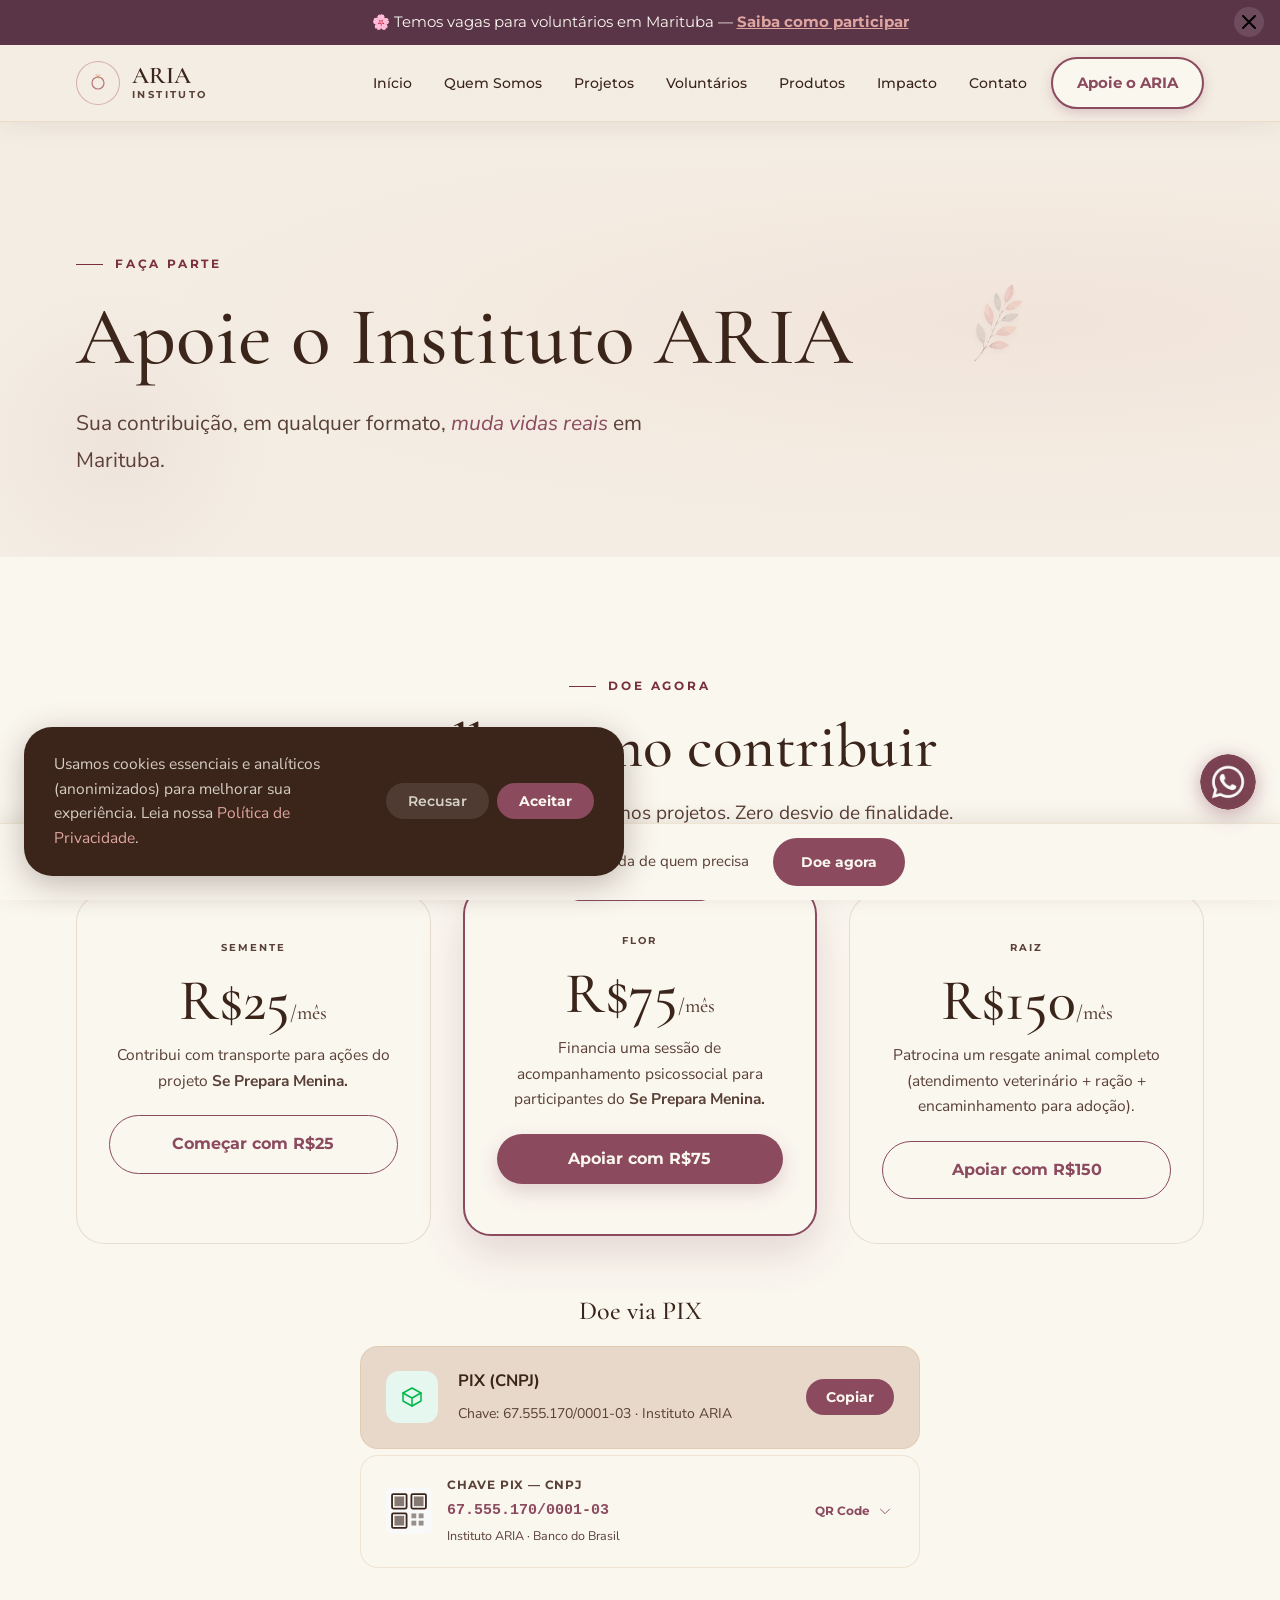
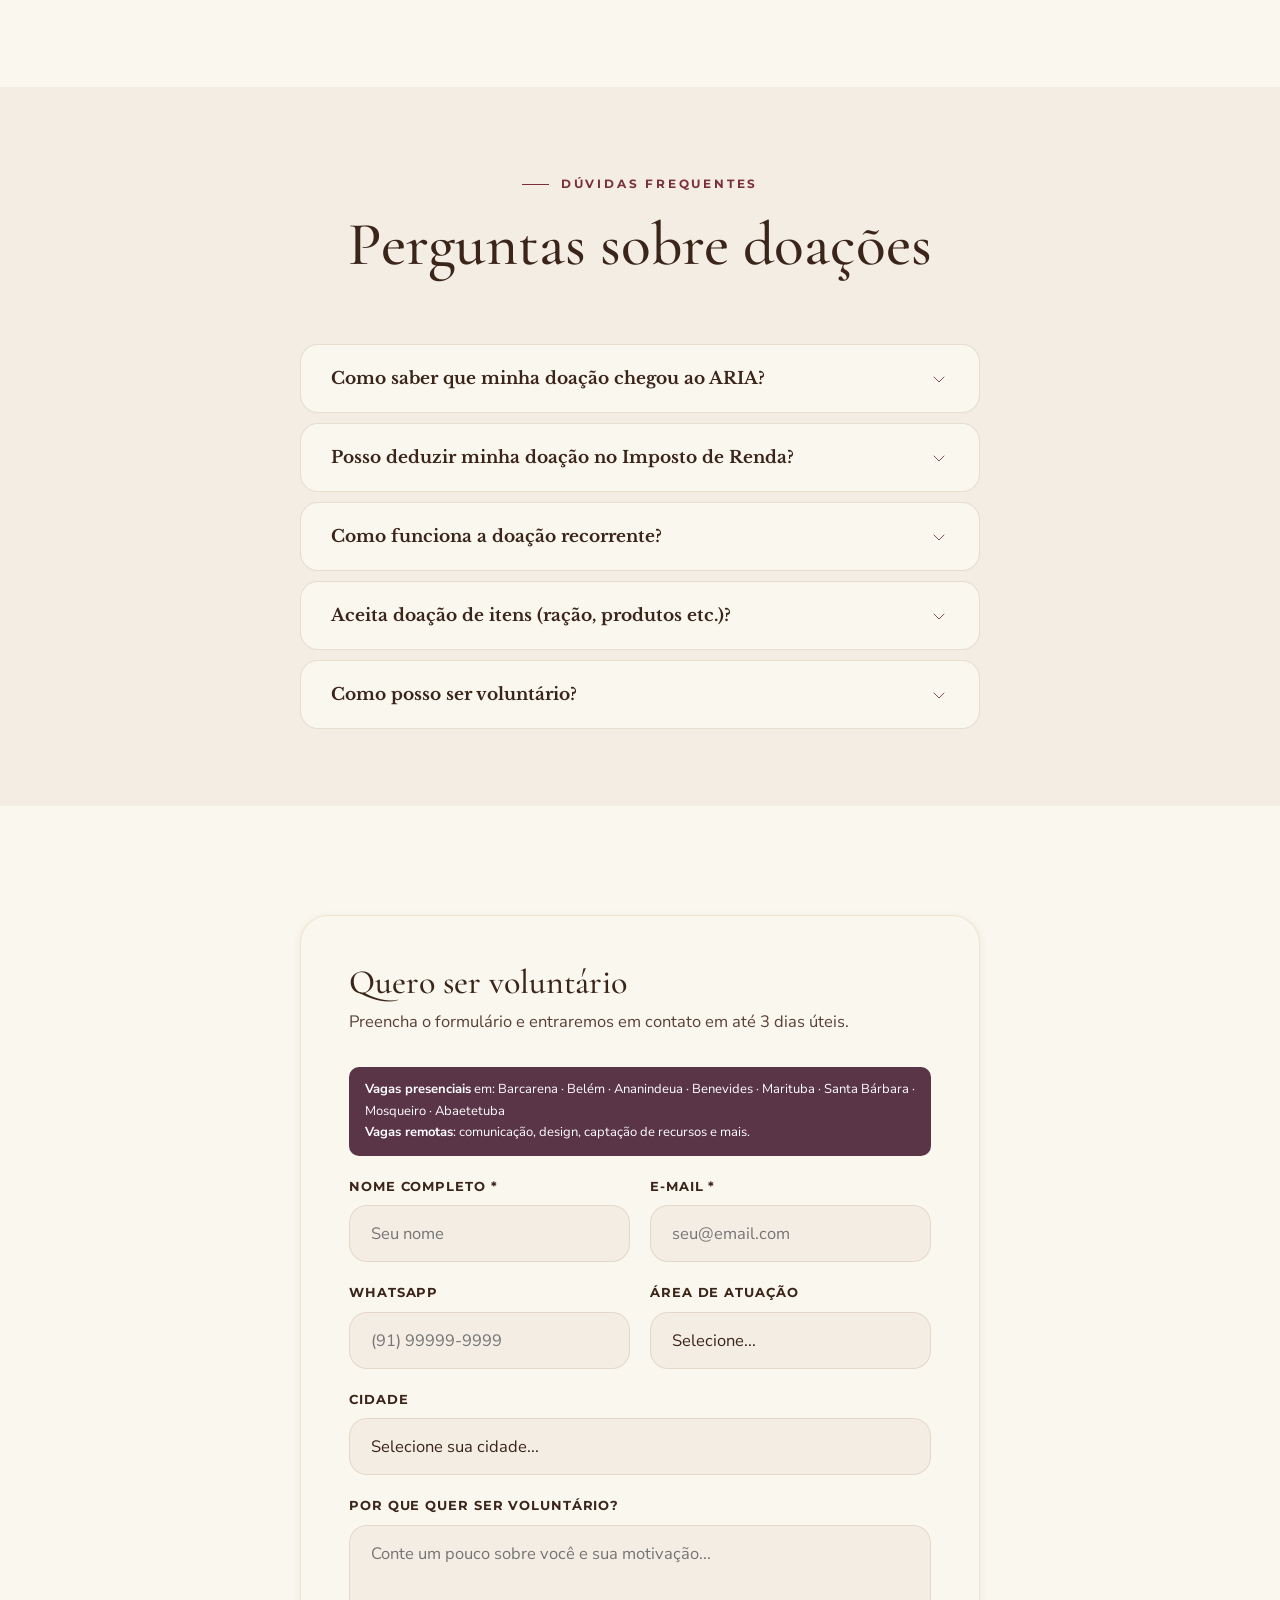
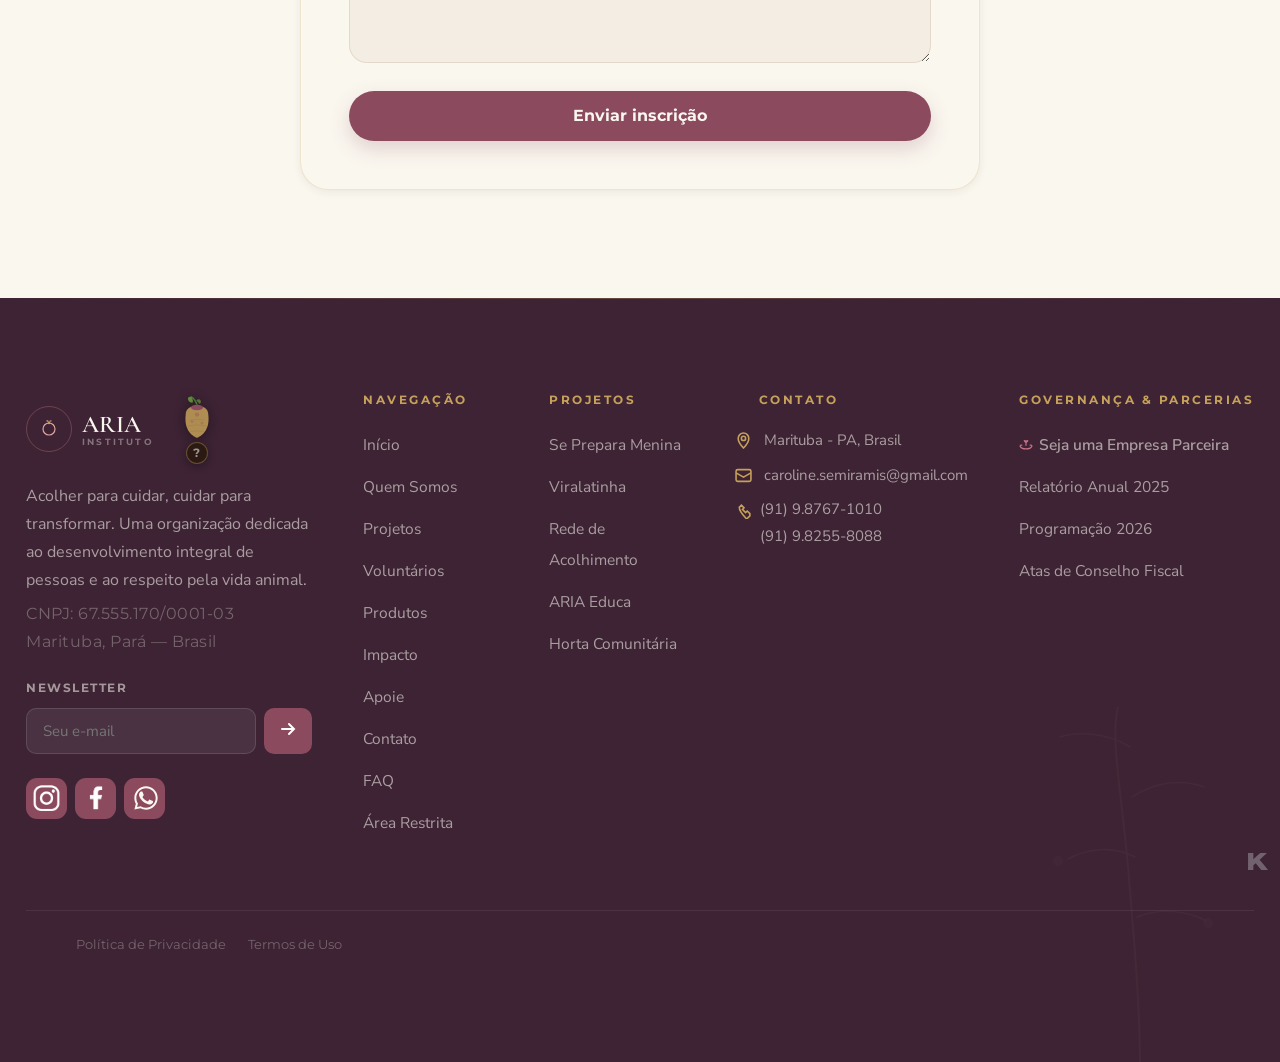
==== commit 7e3a6e6e: "update" ====
--- a/apoie.html
+++ b/apoie.html
@@ -1,4 +1,4 @@
-<!DOCTYPE html><html lang="pt-BR"><head><meta charset="UTF-8"><meta name="viewport" content="width=device-width, initial-scale=1.0"><meta name="description" content="Instituto ARIA — Acolher para cuidar, cuidar para transformar. ONG em Marituba, Pará, dedicada ao desenvolvimento integral de mulheres, famílias e proteção animal."><title>Apoie o ARIA — Instituto ARIA</title><link rel="preconnect" href="https://fonts.googleapis.com"><link rel="preconnect" href="https://fonts.gstatic.com" crossorigin><link rel="preload" href="https://fonts.googleapis.com/css2?family=Cormorant+Garamond:ital,wght@0,300;0,400;0,500;0,600;1,300;1,400;1,500&family=Libre+Baskerville:ital,wght@0,400;0,700;1,400&family=Nunito+Sans:opsz,wght@6..12,300;6..12,400;6..12,500;6..12,600;6..12,700&family=Montserrat:wght@400;500;600;700;800&display=swap" as="style" onload="this.onload=null;this.rel='stylesheet'"><noscript><link rel="stylesheet" href="https://fonts.googleapis.com/css2?family=Cormorant+Garamond:ital,wght@0,300;0,400;0,500;0,600;1,300;1,400;1,500&family=Libre+Baskerville:ital,wght@0,400;0,700;1,400&family=Nunito+Sans:opsz,wght@6..12,300;6..12,400;6..12,500;6..12,600;6..12,700&family=Montserrat:wght@400;500;600;700;800&display=swap"></noscript><link rel="stylesheet" href="css/main.css?v=202607271500"><link rel="stylesheet" href="css/head2.css?v=202607271500"><link rel="stylesheet" href="css/vine.css?v=202607271500"></head><body data-page="apoie">
+<!DOCTYPE html><html lang="pt-BR"><head><meta charset="UTF-8"><meta name="build-version" content="202607271522"><meta name="viewport" content="width=device-width, initial-scale=1.0"><meta name="description" content="Instituto ARIA — Acolher para cuidar, cuidar para transformar. ONG em Marituba, Pará, dedicada ao desenvolvimento integral de mulheres, famílias e proteção animal."><title>Apoie o ARIA — Instituto ARIA</title><link rel="preconnect" href="https://fonts.googleapis.com"><link rel="preconnect" href="https://fonts.gstatic.com" crossorigin><link rel="preload" href="https://fonts.googleapis.com/css2?family=Cormorant+Garamond:ital,wght@0,300;0,400;0,500;0,600;1,300;1,400;1,500&family=Libre+Baskerville:ital,wght@0,400;0,700;1,400&family=Nunito+Sans:opsz,wght@6..12,300;6..12,400;6..12,500;6..12,600;6..12,700&family=Montserrat:wght@400;500;600;700;800&display=swap" as="style" onload="this.onload=null;this.rel='stylesheet'"><noscript><link rel="stylesheet" href="https://fonts.googleapis.com/css2?family=Cormorant+Garamond:ital,wght@0,300;0,400;0,500;0,600;1,300;1,400;1,500&family=Libre+Baskerville:ital,wght@0,400;0,700;1,400&family=Nunito+Sans:opsz,wght@6..12,300;6..12,400;6..12,500;6..12,600;6..12,700&family=Montserrat:wght@400;500;600;700;800&display=swap"></noscript><link rel="stylesheet" href="css/main.css?v=202607271522"><style>.plant-zone{position:relative;overflow:visible}.sprite-defs{position:absolute;width:0;height:0;overflow:hidden}.plant-point{position:absolute;width:0;height:0;pointer-events:none;z-index:9999}.plant-point .plant-slot{position:absolute;left:0;bottom:0;width:46px;margin-left:-23px;pointer-events:auto;cursor:pointer}.plant-graphic{width:100%;height:auto;display:block;transform-origin:bottom center;transform:scale(1,0);opacity:0;transition:transform .9s cubic-bezier(.34, 1.56, .64, 1),opacity .5s ease-out;filter:drop-shadow(0 2px 3px rgba(59,37,26,.1))}.plant-graphic.born{opacity:1;transform:scale(var(--size-scale,1));animation:aria-plant-sway var(--sway-dur,4s) ease-in-out infinite;animation-delay:var(--sway-delay, 0s)}@keyframes aria-plant-sway{0%,100%{rotate:-2.2deg}50%{rotate:2.2deg}}.plant-graphic.clicked{animation:aria-plant-shake .5s ease!important}@keyframes aria-plant-shake{0%{rotate:-2deg}20%{rotate:10deg}40%{rotate:-8deg}60%{rotate:6deg}80%{rotate:-4deg}100%{rotate:-2deg}}@media (hover:hover) and (pointer:fine){.plant-point:not(.deco) .plant-slot:hover .plant-graphic.born{animation:aria-plant-shake .5s ease!important}}.plant-point .plant-slot{-webkit-tap-highlight-color:transparent}.plant-point.deco .plant-slot{pointer-events:none;cursor:default}.plant-point.ghost{z-index:1}.plant-point.ghost .plant-slot{opacity:.4}.plant-point.nav-deco .plant-slot{width:28px;margin-left:-14px}.plant-slot.wide{width:72px;margin-left:-36px}.plant-point.nav-deco .plant-slot.wide{width:42px;margin-left:-21px}.nav-zone{overflow:visible}</style><style>.vine-sign-card{fill:#FFF8EE;stroke:#C6A15B;stroke-width:2.5;transition:fill .3s ease,stroke .3s ease}.vine-sign-wrapper.dragging .vine-sign-card,.vine-sign-wrapper:hover .vine-sign-card{fill:#FFF2DD;stroke:#8B4A5E}.vine-sign-text-title{font-family:Montserrat,sans-serif,Arial;font-size:13px;font-weight:700;fill:#8B4A5E;letter-spacing:2px;text-transform:uppercase;text-anchor:middle}.vine-sign-text-main{font-family:Montserrat,sans-serif,Arial;font-size:20px;font-weight:800;fill:#4A7A35;text-anchor:middle}.vine-sign-text-sub{font-family:Montserrat,sans-serif,Arial;font-size:11px;font-weight:600;fill:#C6A15B;text-anchor:middle}#vine-cta-layer{position:fixed;inset:0;width:100vw;height:100vh;pointer-events:none;z-index:850;overflow:hidden;opacity:0;transition:opacity 1.4s ease}#vine-cta-layer.vine-born{opacity:1}#vine-cta-svg{width:100%;height:100%;overflow:visible;display:block}.vine-sign-wrapper{pointer-events:auto;cursor:grab}.vine-sign-wrapper.dragging{cursor:grabbing}#vine-sign-text-layer{transition:opacity .22s ease}#vine-sign-text-layer.vine-text-fading{opacity:0}@media (max-width:768px),(hover:none) and (pointer:coarse){#vine-cta-layer{display:none}}</style></head><body data-page="apoie">
 <script>
   /* Carrega o sprite SVG do jardim de plantas (externo, cacheado entre páginas).
      A insercao no DOM roda em idle time (nao compete com o primeiro scroll/paint);
@@ -37,7 +37,7 @@
  Como posso ser voluntário?
  <svg class="faq-icon" width="20" height="20" viewBox="0 0 20 20"><path d="M5 8l5 5 5-5" stroke-linecap="round" stroke-linejoin="round"/></svg></button><div class="faq-answer" aria-hidden="true"><p>Preencha o formulário abaixo! Temos vagas presenciais em <strong>Barcarena, Belém, Ananindeua, Benevides, Marituba, Santa Bárbara, Mosqueiro e Abaetetuba</strong>, além de vagas remotas (comunicação, design, captação de recursos). Faremos uma conversa inicial para entender como você pode contribuir melhor.</p></div></div></div></div></div></section><!-- VOLUNTARIADO --><section class="section plant-zone" style="background:var(--aria-ivory);" aria-labelledby="apoie-vol-h"><div class="container"><div style="max-width:680px;margin:0 auto;"><div class="form-card fade-up"><h3 id="apoie-vol-h">Quero ser voluntário</h3><p class="form-lead">Preencha o formulário e entraremos em contato em até 3 dias úteis.</p><div style="background:var(--aria-plum);color:#fff;border-radius:var(--r-sm);padding:12px 16px;margin-bottom:20px;font-size:13px;line-height:1.65;"><strong>Vagas presenciais</strong> em: Barcarena · Belém · Ananindeua · Benevides · Marituba · Santa Bárbara · Mosqueiro · Abaetetuba<br><strong>Vagas remotas</strong>: comunicação, design, captação de recursos e mais.
  </div><form onsubmit="event.preventDefault();this.innerHTML='<p style=\'text-align:center;color:var(--aria-wine);font-size:18px;padding:20px;\'>✓ Obrigada! Entraremos em contato em breve.</p>';" novalidate><div class="form-row"><div class="form-group"><label for="vol-nome">Nome completo *</label><input type="text" id="vol-nome" name="nome" required placeholder="Seu nome" autocomplete="name"></div><div class="form-group"><label for="vol-email">E-mail *</label><input type="email" id="vol-email" name="email" required placeholder="seu@email.com" autocomplete="email"></div></div><div class="form-row"><div class="form-group"><label for="vol-tel">WhatsApp</label><input type="tel" id="vol-tel" name="tel" placeholder="(91) 99999-9999" autocomplete="tel"></div><div class="form-group"><label for="vol-area">Área de atuação</label><select id="vol-area" name="area"><option value="">Selecione...</option><option>Assistência social</option><option>Comunicação / design</option><option>Saúde</option><option>Educação</option><option>Cuidado animal</option><option>Captação de recursos</option><option>Outra</option></select></div></div><div class="form-group"><label for="vol-cidade">Cidade</label><select id="vol-cidade" name="cidade"><option value="">Selecione sua cidade...</option><option>Marituba (sede)</option><option>Barcarena</option><option>Belém</option><option>Ananindeua</option><option>Benevides</option><option>Santa Bárbara do Pará</option><option>Mosqueiro</option><option>Abaetetuba</option><option>Remoto (online)</option><option>Outra cidade</option></select></div><div class="form-group"><label for="vol-msg">Por que quer ser voluntário?</label><textarea id="vol-msg" name="mensagem" placeholder="Conte um pouco sobre você e sua motivação..."></textarea></div><button type="submit" class="btn-primary form-submit">Enviar inscrição</button></form></div></div></div></section></div><!-- /page-apoie --><!-- ╔══════════════════════════════════╗ --><!-- ║ PÁGINA: CONTATO ║ --><!-- ╚══════════════════════════════════╝ --><footer role="contentinfo" class="plant-zone footer-zone"><!-- Botanical bg decoration --><div class="footer-bg-botanical" aria-hidden="true"><svg width="320" height="380" viewBox="0 0 320 380" fill="none"><path d="M160 370 C160 310 154 240 148 170 C142 100 130 40 138 10" stroke="#DFA5A0" stroke-width="2"/><path d="M150 50 C128 36 100 34 80 40" stroke="#DFA5A0" stroke-width="1.5" stroke-linecap="round"/><path d="M152 100 C176 84 204 82 224 90" stroke="#DFA5A0" stroke-width="1.5" stroke-linecap="round"/><path d="M155 160 C131 148 106 152 88 162" stroke="#DFA5A0" stroke-width="1.5" stroke-linecap="round"/><path d="M157 220 C182 210 208 214 226 224" stroke="#DFA5A0" stroke-width="1.5" stroke-linecap="round"/><circle cx="78" cy="164" r="5" fill="#DFA5A0" fill-opacity=".6"/><circle cx="228" cy="226" r="5" fill="#DFA5A0" fill-opacity=".6"/></svg></div><div class="container-wide" style="position:relative;z-index:2;"><div class="footer-grid"><!-- Marca --><div class="footer-brand"><div class="footer-wm"><div class="footer-wm-icon"><svg width="22" height="22" viewBox="0 0 22 22" fill="none"><circle cx="11" cy="11" r="6" stroke="#DFA5A0" stroke-width="1.2"/><path d="M11 5 C11 2 9 1 8 3 C10 4 10.5 5.5 11 5Z" fill="#DFA5A0" fill-opacity=".7"/><path d="M11 5 C11 2 13 1 14 3 C12 4 11.5 5.5 11 5Z" fill="#DFA5A0" fill-opacity=".6"/><circle cx="11" cy="5" r="1.2" fill="#C6A15B"/></svg></div><div class="footer-wm-text">ARIA<small>Instituto</small></div><div id="seed-bag-container"><div id="seed-bag-btn" role="button" tabindex="0"
- aria-label="Clique duas vezes para pegar uma semente e plantá-la na página"><svg id="seed-bag-svg" viewBox="0 -4 48 62" xmlns="http://www.w3.org/2000/svg" aria-hidden="true"><path d="M8 26 C5 52 24 58 24 58 C24 58 43 52 40 26 C40 16 33 13 24 13 C15 13 8 16 8 26Z" fill="#C6A15B" opacity=".85"/><path d="M13 33 Q24 30 35 33" stroke="#9A7535" stroke-width=".8" fill="none" opacity=".5"/><path d="M11 41 Q24 38 37 41" stroke="#9A7535" stroke-width=".8" fill="none" opacity=".5"/><path d="M13 49 Q24 47 35 49" stroke="#9A7535" stroke-width=".8" fill="none" opacity=".5"/><circle cx="24" cy="25" r="3" fill="#8B4A5E" opacity=".35"/><circle cx="17" cy="35" r="2" fill="#8B4A5E" opacity=".28"/><circle cx="31" cy="37" r="2" fill="#8B4A5E" opacity=".28"/><ellipse cx="24" cy="15" rx="8.5" ry="4" fill="#8B4A5E"/><path d="M24 11 Q22 4 16 0" stroke="#4A7A35" stroke-width="1.7" fill="none" stroke-linecap="round"/><path d="M16 0 C8 -2 11 9 18 8 C19 4 16 0 16 0Z" fill="#5D8B3A"/><path d="M23 5 C27 1 32 6 28 10 C26 8 23 5 23 5Z" fill="#5D8B3A" opacity=".8"/></svg></div><button id="seed-help-btn" aria-label="Como usar o broto de semente">?</button><div id="seed-help-tooltip" role="tooltip" aria-hidden="true"><div class="tip-title">🌱 Plante uma semente</div><ol><li>Clique duas vezes no broto para pegar uma semente.</li><li>Arraste-a para qualquer local do site.</li><li>Clique duas vezes no local escolhido para plantar.</li></ol></div></div></div><p>Acolher para cuidar, cuidar para transformar. Uma organização dedicada ao desenvolvimento integral de pessoas e ao respeito pela vida animal.</p><p class="footer-cnpj">CNPJ: 67.555.170/0001-03<br>Marituba, Pará — Brasil</p><div class="footer-newsletter"><p>Newsletter</p><div class="footer-nl-form"><input type="email" placeholder="Seu e-mail" aria-label="E-mail para newsletter"><button aria-label="Assinar newsletter"><svg width="16" height="16" viewBox="0 0 16 16" fill="none" stroke="white" stroke-width="2" stroke-linecap="round"><path d="M2 8h12M9 3l5 5-5 5"/></svg></button></div></div><div class="footer-social" aria-label="Redes sociais" style="margin-top:24px;"><a class="social-btn" href="https://instagram.com/instituto.aria.ia" target="_blank" rel="noopener" aria-label="Instagram" style="background:var(--aria-wine);"><img src="assets/img/icones/instagram.webp" width="150" height="150" alt="" aria-hidden="true" class="social-icon-ig"/></a><a class="social-btn" href="https://facebook.com/instituto.aria.ia" target="_blank" rel="noopener" aria-label="Facebook" style="background:var(--aria-wine);"><img src="assets/img/icones/facebook.webp" width="150" height="150" alt="" aria-hidden="true" class="social-icon-fb"/></a><a class="social-btn" href="https://wa.me/5591987671010" target="_blank" rel="noopener" aria-label="WhatsApp" style="background:var(--aria-wine);"><svg xmlns="http://www.w3.org/2000/svg" viewBox="0 0 24 24" fill="white" aria-hidden="true" class="social-icon-wa"><path d="M17.472 14.382c-.297-.149-1.758-.867-2.03-.967-.273-.099-.471-.148-.67.15-.197.297-.767.966-.94 1.164-.173.199-.347.223-.644.075-.297-.15-1.255-.463-2.39-1.475-.883-.788-1.48-1.761-1.653-2.059-.173-.297-.018-.458.13-.606.134-.133.298-.347.446-.52.149-.174.198-.298.298-.497.099-.198.05-.371-.025-.52-.075-.149-.669-1.612-.916-2.207-.242-.579-.487-.5-.669-.51-.173-.008-.371-.01-.57-.01-.198 0-.52.074-.792.372-.272.297-1.04 1.016-1.04 2.479 0 1.462 1.065 2.875 1.213 3.074.149.198 2.096 3.2 5.077 4.487.709.306 1.262.489 1.694.625.712.227 1.36.195 1.871.118.571-.085 1.758-.719 2.006-1.413.248-.694.248-1.289.173-1.413-.074-.124-.272-.198-.57-.347z"/><path d="M12.004 2.003C6.477 2.003 2 6.48 2 12.008c0 1.77.462 3.433 1.268 4.88L2.05 21.949l5.205-1.197A9.955 9.955 0 0012.004 22c5.526 0 10.003-4.477 10.003-10.004C22.007 6.478 17.53 2.003 12.004 2.003zm0 18.343a8.293 8.293 0 01-4.228-1.156l-.303-.18-3.088.71.734-3.007-.197-.309A8.292 8.292 0 013.71 12.008c0-4.578 3.724-8.303 8.294-8.303 4.571 0 8.296 3.725 8.296 8.303 0 4.578-3.725 8.338-8.296 8.338z"/></svg></a></div></div><!-- Menu --><div class="footer-col footer-nav-col"><h5>Navegação</h5><ul><li><a href="index.html" role="button" tabindex="0">Início</a></li><li><a href="quem-somos.html" role="button" tabindex="0">Quem Somos</a></li><li><a href="projetos.html" role="button" tabindex="0">Projetos</a></li><li><a href="voluntarios.html" role="button" tabindex="0">Volunt&aacute;rios</a></li><li><a href="produtos.html" role="button" tabindex="0">Produtos</a></li><li><a href="impacto.html" role="button" tabindex="0">Impacto</a></li><li><a href="apoie.html" role="button" tabindex="0">Apoie</a></li><li><a href="contato.html" role="button" tabindex="0">Contato</a></li><li><a href="faq.html" role="button" tabindex="0">FAQ</a></li><li><a href="restrita.html" role="button" tabindex="0">Área Restrita</a></li></ul></div><!-- Projetos --><div class="footer-col footer-projetos-col"><h5><a href="projetos.html" role="button" tabindex="0" class="footer-col-title-link">Projetos</a></h5><ul><li><a href="projetos.html" role="button" tabindex="0">Se Prepara Menina</a></li><li><a href="projetos.html" role="button" tabindex="0">Viralatinha</a></li><li><a href="projetos.html" role="button" tabindex="0">Rede de Acolhimento</a></li><li><a href="projetos.html" role="button" tabindex="0">ARIA Educa</a></li><li><a href="projetos.html" role="button" tabindex="0">Horta Comunitária</a></li></ul></div><!-- Contato + newsletter --><!-- Contato --><div class="footer-col footer-contato-col"><h5 style="padding-left:24px;"><a href="contato.html" role="button" tabindex="0" class="footer-col-title-link">Contato</a></h5><div class="footer-contact-item"><svg viewBox="0 0 16 16"><path d="M8 1C5.24 1 3 3.24 3 6c0 3.75 5 9 5 9s5-5.25 5-9c0-2.76-2.24-5-5-5zm0 7a2 2 0 1 1 0-4 2 2 0 0 1 0 4z"/></svg><span>Marituba - PA, Brasil</span></div><div class="footer-contact-item"><svg viewBox="0 0 16 16"><rect x="1" y="2.5" width="14" height="11" rx="1.5"/><path d="M1 5.5l7 4 7-4"/></svg><a href="mailto:caroline.semiramis@gmail.com">caroline.semiramis@gmail.com</a></div><div class="footer-contact-item" style="display: flex; align-items: flex-start; gap: 8px;"><svg viewBox="0 0 16 16" width="16" height="16" style="margin-top: 4px;"><path d="M14 11l-2.5-2.5-1.5 1.5c-1-1-2-2-3-3l1.5-1.5L6 3 4 5c0 4 7 11 7 11l3-3z"/></svg><div style="display: flex; flex-direction: column; gap: 4px;"><a href="https://wa.me/5591987671010" target="_blank" rel="noopener">(91) 9.8767-1010</a><a href="https://wa.me/5591982558088" target="_blank" rel="noopener">(91) 9.8255-8088</a></div></div></div><div class="footer-col footer-gov-col"><h5><a href="governanca.html" role="button" tabindex="0" class="footer-col-title-link">Governan&ccedil;a &amp; Parcerias</a></h5><ul><li><a href="parceria.html" role="button" tabindex="0" class="footer-link-partner"><svg class="footer-partner-icon" viewBox="0 0 16 16" aria-hidden="true"><path d="M1.3 9.6c1.1 1.9 3.1 2.9 6.7 2.9s5.6-1 6.7-2.9M1.3 9.6c-.1-1 .8-1.9 1.9-1.4M14.7 9.6c.1-1-.8-1.9-1.9-1.4M8 8.4V3.2M8 5.4C8 3.4 6.8 2.4 6 3.2c.8.8 1.3 1.4 2 2.2zm0 0c0-2 1.2-3 2-2.2-.8.8-1.3 1.4-2 2.2z"/></svg> Seja uma Empresa Parceira</a></li><li><a href="governanca.html#relatorio" role="button" tabindex="0">Relatório Anual 2025</a></li><li><a href="governanca.html#programacao" role="button" tabindex="0">Programação 2026</a></li><li><a href="governanca.html#atas" role="button" tabindex="0">Atas de Conselho Fiscal</a></li></ul></div></div><!-- Footer bottom --><div class="footer-bottom"><div class="footer-bottom-links"><a href="privacidade.html" role="button" tabindex="0">Política de Privacidade</a><a href="privacidade.html" role="button" tabindex="0">Termos de Uso</a></div></div></div></footer><!-- ╔══════════════════════════════════╗ --><!-- ║ FLOATING ELEMENTS ║ --><!-- ╚══════════════════════════════════╝ --><!-- WhatsApp float --><a class="wa-float" href="https://wa.me/5591987671010" target="_blank" rel="noopener" aria-label="Fale conosco pelo WhatsApp"><picture><source srcset="assets/img/icones/whatsapp.avif?v=202607271200" type="image/avif"><source srcset="assets/img/icones/whatsapp.webp?v=202607271200" type="image/webp"><img src="assets/img/icones/whatsapp.webp?v=202607271200" alt="WhatsApp" width="128" height="128" loading="lazy"/></picture></a><!-- Mobile CTA bar --><div id="mobile-cta-bar" role="complementary" aria-label="Acesso rápido"><div class="mob-cta-text"><strong>Instituto ARIA</strong>
+ aria-label="Clique duas vezes para pegar uma semente e plantá-la na página"><svg id="seed-bag-svg" viewBox="0 -4 48 62" xmlns="http://www.w3.org/2000/svg" aria-hidden="true"><path d="M8 26 C5 52 24 58 24 58 C24 58 43 52 40 26 C40 16 33 13 24 13 C15 13 8 16 8 26Z" fill="#C6A15B" opacity=".85"/><path d="M13 33 Q24 30 35 33" stroke="#9A7535" stroke-width=".8" fill="none" opacity=".5"/><path d="M11 41 Q24 38 37 41" stroke="#9A7535" stroke-width=".8" fill="none" opacity=".5"/><path d="M13 49 Q24 47 35 49" stroke="#9A7535" stroke-width=".8" fill="none" opacity=".5"/><circle cx="24" cy="25" r="3" fill="#8B4A5E" opacity=".35"/><circle cx="17" cy="35" r="2" fill="#8B4A5E" opacity=".28"/><circle cx="31" cy="37" r="2" fill="#8B4A5E" opacity=".28"/><ellipse cx="24" cy="15" rx="8.5" ry="4" fill="#8B4A5E"/><path d="M24 11 Q22 4 16 0" stroke="#4A7A35" stroke-width="1.7" fill="none" stroke-linecap="round"/><path d="M16 0 C8 -2 11 9 18 8 C19 4 16 0 16 0Z" fill="#5D8B3A"/><path d="M23 5 C27 1 32 6 28 10 C26 8 23 5 23 5Z" fill="#5D8B3A" opacity=".8"/></svg></div><button id="seed-help-btn" aria-label="Como usar o broto de semente">?</button><div id="seed-help-tooltip" role="tooltip" aria-hidden="true"><div class="tip-title">🌱 Plante uma semente</div><ol><li>Clique duas vezes no broto para pegar uma semente.</li><li>Arraste-a para qualquer local do site.</li><li>Clique duas vezes no local escolhido para plantar.</li></ol></div></div></div><p>Acolher para cuidar, cuidar para transformar. Uma organização dedicada ao desenvolvimento integral de pessoas e ao respeito pela vida animal.</p><p class="footer-cnpj">CNPJ: 67.555.170/0001-03<br>Marituba, Pará — Brasil</p><div class="footer-newsletter"><p>Newsletter</p><div class="footer-nl-form"><input type="email" placeholder="Seu e-mail" aria-label="E-mail para newsletter"><button aria-label="Assinar newsletter"><svg width="16" height="16" viewBox="0 0 16 16" fill="none" stroke="white" stroke-width="2" stroke-linecap="round"><path d="M2 8h12M9 3l5 5-5 5"/></svg></button></div></div><div class="footer-social" aria-label="Redes sociais" style="margin-top:24px;"><a class="social-btn" href="https://instagram.com/instituto.aria.ia" target="_blank" rel="noopener" aria-label="Instagram" style="background:var(--aria-wine);"><img src="assets/img/icones/instagram.webp" width="150" height="150" alt="" aria-hidden="true" class="social-icon-ig"/></a><a class="social-btn" href="https://facebook.com/instituto.aria.ia" target="_blank" rel="noopener" aria-label="Facebook" style="background:var(--aria-wine);"><img src="assets/img/icones/facebook.webp" width="150" height="150" alt="" aria-hidden="true" class="social-icon-fb"/></a><a class="social-btn" href="https://wa.me/5591987671010" target="_blank" rel="noopener" aria-label="WhatsApp" style="background:var(--aria-wine);"><svg xmlns="http://www.w3.org/2000/svg" viewBox="0 0 24 24" fill="white" aria-hidden="true" class="social-icon-wa"><path d="M17.472 14.382c-.297-.149-1.758-.867-2.03-.967-.273-.099-.471-.148-.67.15-.197.297-.767.966-.94 1.164-.173.199-.347.223-.644.075-.297-.15-1.255-.463-2.39-1.475-.883-.788-1.48-1.761-1.653-2.059-.173-.297-.018-.458.13-.606.134-.133.298-.347.446-.52.149-.174.198-.298.298-.497.099-.198.05-.371-.025-.52-.075-.149-.669-1.612-.916-2.207-.242-.579-.487-.5-.669-.51-.173-.008-.371-.01-.57-.01-.198 0-.52.074-.792.372-.272.297-1.04 1.016-1.04 2.479 0 1.462 1.065 2.875 1.213 3.074.149.198 2.096 3.2 5.077 4.487.709.306 1.262.489 1.694.625.712.227 1.36.195 1.871.118.571-.085 1.758-.719 2.006-1.413.248-.694.248-1.289.173-1.413-.074-.124-.272-.198-.57-.347z"/><path d="M12.004 2.003C6.477 2.003 2 6.48 2 12.008c0 1.77.462 3.433 1.268 4.88L2.05 21.949l5.205-1.197A9.955 9.955 0 0012.004 22c5.526 0 10.003-4.477 10.003-10.004C22.007 6.478 17.53 2.003 12.004 2.003zm0 18.343a8.293 8.293 0 01-4.228-1.156l-.303-.18-3.088.71.734-3.007-.197-.309A8.292 8.292 0 013.71 12.008c0-4.578 3.724-8.303 8.294-8.303 4.571 0 8.296 3.725 8.296 8.303 0 4.578-3.725 8.338-8.296 8.338z"/></svg></a></div></div><!-- Menu --><div class="footer-col footer-nav-col"><h2>Navegação</h2><ul><li><a href="index.html" role="button" tabindex="0">Início</a></li><li><a href="quem-somos.html" role="button" tabindex="0">Quem Somos</a></li><li><a href="projetos.html" role="button" tabindex="0">Projetos</a></li><li><a href="voluntarios.html" role="button" tabindex="0">Volunt&aacute;rios</a></li><li><a href="produtos.html" role="button" tabindex="0">Produtos</a></li><li><a href="impacto.html" role="button" tabindex="0">Impacto</a></li><li><a href="apoie.html" role="button" tabindex="0">Apoie</a></li><li><a href="contato.html" role="button" tabindex="0">Contato</a></li><li><a href="faq.html" role="button" tabindex="0">FAQ</a></li><li><a href="restrita.html" role="button" tabindex="0">Área Restrita</a></li></ul></div><!-- Projetos --><div class="footer-col footer-projetos-col"><h2><a href="projetos.html" role="button" tabindex="0" class="footer-col-title-link">Projetos</a></h2><ul><li><a href="projetos.html" role="button" tabindex="0">Se Prepara Menina</a></li><li><a href="projetos.html" role="button" tabindex="0">Viralatinha</a></li><li><a href="projetos.html" role="button" tabindex="0">Rede de Acolhimento</a></li><li><a href="projetos.html" role="button" tabindex="0">ARIA Educa</a></li><li><a href="projetos.html" role="button" tabindex="0">Horta Comunitária</a></li></ul></div><!-- Contato + newsletter --><!-- Contato --><div class="footer-col footer-contato-col"><h2 style="padding-left:24px;"><a href="contato.html" role="button" tabindex="0" class="footer-col-title-link">Contato</a></h2><div class="footer-contact-item"><svg viewBox="0 0 16 16"><path d="M8 1C5.24 1 3 3.24 3 6c0 3.75 5 9 5 9s5-5.25 5-9c0-2.76-2.24-5-5-5zm0 7a2 2 0 1 1 0-4 2 2 0 0 1 0 4z"/></svg><span>Marituba - PA, Brasil</span></div><div class="footer-contact-item"><svg viewBox="0 0 16 16"><rect x="1" y="2.5" width="14" height="11" rx="1.5"/><path d="M1 5.5l7 4 7-4"/></svg><a href="mailto:caroline.semiramis@gmail.com">caroline.semiramis@gmail.com</a></div><div class="footer-contact-item" style="display: flex; align-items: flex-start; gap: 8px;"><svg viewBox="0 0 16 16" width="16" height="16" style="margin-top: 4px;"><path d="M14 11l-2.5-2.5-1.5 1.5c-1-1-2-2-3-3l1.5-1.5L6 3 4 5c0 4 7 11 7 11l3-3z"/></svg><div style="display: flex; flex-direction: column; gap: 4px;"><a href="https://wa.me/5591987671010" target="_blank" rel="noopener">(91) 9.8767-1010</a><a href="https://wa.me/5591982558088" target="_blank" rel="noopener">(91) 9.8255-8088</a></div></div></div><div class="footer-col footer-gov-col"><h2><a href="governanca.html" role="button" tabindex="0" class="footer-col-title-link">Governan&ccedil;a &amp; Parcerias</a></h2><ul><li><a href="parceria.html" role="button" tabindex="0" class="footer-link-partner"><svg class="footer-partner-icon" viewBox="0 0 16 16" aria-hidden="true"><path d="M1.3 9.6c1.1 1.9 3.1 2.9 6.7 2.9s5.6-1 6.7-2.9M1.3 9.6c-.1-1 .8-1.9 1.9-1.4M14.7 9.6c.1-1-.8-1.9-1.9-1.4M8 8.4V3.2M8 5.4C8 3.4 6.8 2.4 6 3.2c.8.8 1.3 1.4 2 2.2zm0 0c0-2 1.2-3 2-2.2-.8.8-1.3 1.4-2 2.2z"/></svg> Seja uma Empresa Parceira</a></li><li><a href="governanca.html#relatorio" role="button" tabindex="0">Relatório Anual 2025</a></li><li><a href="governanca.html#programacao" role="button" tabindex="0">Programação 2026</a></li><li><a href="governanca.html#atas" role="button" tabindex="0">Atas de Conselho Fiscal</a></li></ul></div></div><!-- Footer bottom --><div class="footer-bottom"><div class="footer-bottom-links"><a href="privacidade.html" role="button" tabindex="0">Política de Privacidade</a><a href="privacidade.html" role="button" tabindex="0">Termos de Uso</a></div></div></div></footer><!-- ╔══════════════════════════════════╗ --><!-- ║ FLOATING ELEMENTS ║ --><!-- ╚══════════════════════════════════╝ --><!-- WhatsApp float --><a class="wa-float" href="https://wa.me/5591987671010" target="_blank" rel="noopener" aria-label="Fale conosco pelo WhatsApp"><picture><source srcset="assets/img/icones/whatsapp.avif?v=202607271200" type="image/avif"><source srcset="assets/img/icones/whatsapp.webp?v=202607271200" type="image/webp"><img src="assets/img/icones/whatsapp.webp?v=202607271200" alt="WhatsApp" width="128" height="128" loading="lazy"/></picture></a><!-- Mobile CTA bar --><div id="mobile-cta-bar" role="complementary" aria-label="Acesso rápido"><div class="mob-cta-text"><strong>Instituto ARIA</strong>
  Apoie quem cuida de quem precisa
  </div><a href="apoie.html" class="mob-cta-btn">Doe agora</a></div><!-- Cookie banner --><div id="cookie" role="dialog" aria-label="Aviso de cookies" aria-live="polite"><p>Usamos cookies essenciais e analíticos (anonimizados) para melhorar sua experiência. Leia nossa <a href="privacidade.html" onclick="hideCookie();">Política de Privacidade</a>.</p><div class="cookie-btns"><button class="btn-decline" onclick="hideCookie()">Recusar</button><button class="btn-accept" onclick="hideCookie()">Aceitar</button></div></div><!-- ╔══════════════════════════════════╗ --><!-- ║ JAVASCRIPT ║ --><!-- ╚══════════════════════════════════╝ --><!-- ── MODAL ÚNICO — Depoimentos & Casos de Resgate ── --><div id="impact-modal-backdrop" class="impact-modal-backdrop"
  role="dialog" aria-modal="true" aria-labelledby="impact-modal-name"
@@ -53,6 +53,6 @@
 <script src="js/plants.js?v=202607271500"></script>
 <script src="js/features.js?v=202607271500"></script>
 <script src="js/behold.js?v=202607271500"></script>
-<script src="js/vine.js?v=202607271500"></script>
+<script src="js/vine.js?v=202607271522"></script>
 <script src="js/spa-nav.js?v=202607271500"></script>
-</body></html>
+<span id="site-build-tag" title="Versão do site">v202607271522</span></body></html>
--- a/css/main.css
+++ b/css/main.css
@@ -1 +1 @@
-picture{display:contents}:root{--aria-rose:#B8737D;--aria-plum:#5A3447;--aria-bg:#D8C8B6;--aria-cream:#F4EDE3;--aria-blush:#DFA5A0;--aria-brown:#3B251A;--aria-wine:#8B4A5E;--aria-gold:#C6A15B;--aria-card:#E8D8CA;--aria-sage:#6F7468;--aria-ivory:#FAF7EF;--aria-rose-vivid:#C76F85;--aria-wine-vivid:#98445F;--aria-blush-vivid:#E7A0A8;--aria-plum-vivid:#67334E;--aria-gold-vivid:#D2A84F;--aria-gold-text:#7A5514;--aria-sage-vivid:#748B72;--aria-plum-d:#3D2334;--aria-text:#3B251A;--aria-muted:#5A4037;--aria-rose-text:#7A2F3E;--aria-sage-text:#3D4A3A;--aria-border:rgba(216,200,182,.55);--aria-border-gold:rgba(198,161,91,.22);--shadow-sm:0 2px 8px rgba(59,37,26,.07);--shadow-md:0 8px 24px rgba(59,37,26,.10);--shadow-lg:0 20px 48px rgba(59,37,26,.14);--shadow-xl:0 32px 64px rgba(59,37,26,.18);--r-sm:10px;--r-md:18px;--r-lg:28px;--r-xl:40px;--r-pill:999px;--hero-content-lift:70px;--t:240ms ease}*,::after,::before{box-sizing:border-box;margin:0;padding:0}noscript,script{display:none!important;visibility:hidden!important;height:0!important;overflow:hidden!important}html{font-size:16px;overflow-x:clip;background:var(--aria-plum-d)}body{font-family:'Nunito Sans',system-ui,sans-serif;background:var(--aria-cream);color:var(--aria-text);line-height:1.72;position:relative;max-width:100vw;overflow-x:clip}img{display:block;max-width:100%}a{text-decoration:none;color:inherit}button{font-family:inherit;cursor:pointer;border:none;background:0 0;touch-action:manipulation}input,select,textarea{font-family:inherit;font-size:15px}ul{list-style:none}h1,h2,h3{font-family:'Cormorant Garamond',Georgia,serif;font-weight:500;line-height:1.12;color:var(--aria-brown);text-wrap:balance}h4,h5{font-family:'Libre Baskerville',Georgia,serif;font-weight:700;line-height:1.3;color:var(--aria-brown)}h1{font-size:clamp(38px, 5.5vw, 68px)}h2{font-size:clamp(30px, 4vw, 52px)}h3{font-size:clamp(22px, 2.8vw, 36px)}h4{font-size:clamp(16px, 1.8vw, 22px)}.eyebrow{display:inline-flex;align-items:center;gap:10px;font-family:Montserrat,sans-serif;font-size:10.5px;font-weight:700;letter-spacing:2.5px;text-transform:uppercase;color:var(--aria-rose-text);margin-bottom:14px}.eyebrow::before{content:'';display:inline-block;width:22px;height:1px;background:var(--aria-rose-text);flex-shrink:0}.container{max-width:1120px;margin:0 auto;padding:0 32px}.container-wide{max-width:1360px;margin:0 auto;padding:0 32px}.section{padding:96px 0}.section-sm{padding:64px 0}.grid-2{display:grid;grid-template-columns:1fr 1fr;gap:64px;align-items:center}.grid-3{display:grid;grid-template-columns:repeat(3,1fr);gap:28px}.grid-4{display:grid;grid-template-columns:repeat(4,1fr);gap:24px}.section-header{text-align:center;max-width:620px;margin:0 auto 56px}.section-header p{color:var(--aria-muted);font-size:16px;margin-top:12px;line-height:1.75}.page{display:none}.page.active{display:block}@keyframes aria-soft-sway{0%,100%{transform:rotate(-1.5deg) translateX(-1.5px)}50%{transform:rotate(1.5deg) translateX(1.5px)}}@keyframes aria-soft-sway-slow{0%,100%{transform:rotate(-1deg) translateX(-1px)}50%{transform:rotate(1deg) translateX(1px)}}@keyframes pulse-dot{0%,100%{opacity:1;transform:scale(1)}50%{opacity:.5;transform:scale(.9)}}@keyframes fadeInUp{from{opacity:0;transform:translateY(20px)}to{opacity:1;transform:translateY(0)}}.aria-sway{transform-origin:bottom center;animation:aria-soft-sway 6s ease-in-out infinite}.aria-sway-alt{transform-origin:bottom center;animation:aria-soft-sway 7.5s ease-in-out infinite;animation-delay:-2.5s}.aria-sway-slow{transform-origin:bottom center;animation:aria-soft-sway-slow 8.5s ease-in-out infinite}@media (prefers-reduced-motion:reduce){.aria-sway,.aria-sway-alt,.aria-sway-slow{animation:none}}.fade-up{opacity:0;transform:translateY(26px);transition:opacity 2s ease,transform 2s ease}.fade-up.visible{opacity:1;transform:translateY(0)}.fade-up.delay-1.visible{transition-delay:0.1s}.fade-up.delay-2.visible{transition-delay:0.2s}.fade-up.delay-3.visible{transition-delay:0.3s}@media (prefers-reduced-motion:reduce){.fade-up{opacity:1;transform:none;transition:none}}.carousel-wrap{display:flex;align-items:center;gap:10px;margin-top:8px}.carousel-nav{flex:0 0 44px;width:44px;height:44px;border-radius:50%;border:1px solid var(--aria-border-gold);background:var(--aria-ivory);color:var(--aria-wine);display:flex;align-items:center;justify-content:center;cursor:pointer;transition:background var(--t),transform var(--t);z-index:2}.carousel-nav:hover{background:var(--aria-gold);color:#fff}.carousel-nav:active{transform:scale(.94)}.carousel-nav:disabled{opacity:.35;cursor:default}.carousel-nav:disabled:hover{background:var(--aria-ivory);color:var(--aria-wine)}.coverflow-stage{position:relative;flex:1;min-width:0;height:640px;overflow:hidden;outline:0;perspective:1400px}.coverflow-stage:focus-visible{box-shadow:inset 0 0 0 3px var(--aria-gold)}.carousel-card{position:absolute;top:0;left:50%;width:min(624px,70vw);background:var(--aria-card,#fff);border-radius:var(--r-xl);overflow:hidden;box-shadow:var(--shadow-md,0 8px 24px rgba(59,37,26,.08));display:flex;flex-direction:column;transition:transform 620ms cubic-bezier(.22,1,.36,1),opacity 460ms ease,box-shadow 460ms ease;cursor:pointer;transform-style:preserve-3d;backface-visibility:hidden}.carousel-card.is-active{cursor:default;box-shadow:var(--shadow-xl,0 20px 44px rgba(59,37,26,.18))}.carousel-card:focus-visible{outline:3px solid var(--aria-gold);outline-offset:3px}.carousel-card:not(.is-active)::after{content:'';position:absolute;inset:0;background:rgba(43,26,20,.28);pointer-events:none}.carousel-card.is-active .carousel-expand-btn{pointer-events:auto}.carousel-card:not(.is-active) .carousel-expand-btn{pointer-events:none}.carousel-card-photo{height:clamp(210px,26vw,400px);overflow:hidden;display:flex;align-items:center;justify-content:center;background:var(--aria-cream)}.carousel-card-photo img{max-width:100%;max-height:100%;width:auto;height:auto;object-fit:contain;display:block}.carousel-card-body{padding:27px 30px 30px}#dep-track .carousel-card-photo{width:280px;height:280px;flex:0 0 auto;margin:32px auto 0;border-radius:50%;background:var(--aria-cream)}#dep-track .carousel-card-photo img{width:100%;height:100%;object-fit:cover;border-radius:50%}#dep-track .carousel-card-body{text-align:center}.carousel-card-name{display:block;font-family:'Libre Baskerville',serif;font-weight:700;font-size:22.5px;color:var(--aria-wine);margin-bottom:12px}.carousel-card-quote,.carousel-card-quote-plain{font-family:'Libre Baskerville',Georgia,serif;font-size:21.75px;line-height:1.55;color:var(--aria-brown);margin:0}.carousel-card-quote{font-style:italic}.carousel-expand-btn{margin-top:12px;background:0 0;border:none;padding:8px 0 0;font-family:Montserrat,sans-serif;font-size:17px;font-weight:700;text-transform:uppercase;letter-spacing:.5px;color:var(--aria-wine);cursor:pointer;min-height:44px;display:inline-flex;align-items:center}.carousel-expand-btn:hover{text-decoration:underline}.carousel-expand-panel{max-height:0;opacity:0;overflow:hidden;pointer-events:none;transition:max-height 420ms cubic-bezier(.22,1,.36,1),opacity 320ms ease;scrollbar-width:none;-ms-overflow-style:none}.carousel-expand-panel::-webkit-scrollbar{display:none}.carousel-card.expanded .carousel-expand-panel{max-height:820px;opacity:1;overflow-y:auto;pointer-events:auto;margin-top:6px}.carousel-expand-panel>p{font-family:'Libre Baskerville',Georgia,serif;font-size:20.25px;line-height:1.65;color:var(--aria-muted);margin:0}.carousel-expand-panel>p:first-child::before{content:'\201C'}.carousel-expand-panel>p:last-of-type::after{content:'\201D'}.rescue-mini-timeline{display:flex;gap:8px;overflow-x:auto;padding-bottom:2px;scrollbar-width:none;-ms-overflow-style:none}.rescue-mini-timeline::-webkit-scrollbar{display:none}.rescue-mini-timeline>div{flex:0 0 90px;text-align:center;cursor:pointer;opacity:0;transform:translateY(10px);transition:opacity 320ms ease,transform 320ms ease}.carousel-card.expanded .rescue-mini-timeline>div{opacity:1;transform:translateY(0)}.carousel-card.expanded .rescue-mini-timeline>div:first-child{transition-delay:40ms}.carousel-card.expanded .rescue-mini-timeline>div:nth-child(2){transition-delay:0.1s}.carousel-card.expanded .rescue-mini-timeline>div:nth-child(3){transition-delay:160ms}.carousel-card.expanded .rescue-mini-timeline>div:nth-child(4){transition-delay:220ms}.rescue-mini-timeline img{width:90px;height:90px;object-fit:contain;background:var(--aria-cream);border-radius:var(--r-md);display:block;border:1px solid var(--aria-border-gold);transition:border-color var(--t),box-shadow var(--t)}.rescue-mini-timeline>div:hover img{border-color:var(--aria-gold)}.rescue-mini-timeline>div.is-selected img{border-color:var(--aria-wine);box-shadow:0 0 0 2px rgba(139,74,94,.25)}.rescue-mini-timeline span{display:block;margin-top:6px;font-family:Montserrat,sans-serif;font-size:13.5px;font-weight:700;text-transform:uppercase;letter-spacing:.3px;color:var(--aria-wine);line-height:1.3}.rescue-mini-preview{max-height:0;opacity:0;overflow:hidden;transition:max-height 380ms cubic-bezier(.22,1,.36,1),opacity 280ms ease}.rescue-mini-preview.is-open{max-height:700px;opacity:1;margin-top:14px}.rescue-mini-preview-inner{display:flex;align-items:center;justify-content:center;background:var(--aria-cream);border-radius:var(--r-md);padding:10px}.rescue-mini-preview img{max-width:100%;max-height:560px;width:auto;height:auto;object-fit:contain;border-radius:calc(var(--r-md) - 4px);display:block}.rescue-mini-preview-label{display:block;text-align:center;margin-top:8px;font-family:Montserrat,sans-serif;font-size:12px;font-weight:700;text-transform:uppercase;letter-spacing:.4px;color:var(--aria-wine)}@media (prefers-reduced-motion:reduce){.carousel-card{transition:opacity .2s linear,transform .2s linear}.carousel-expand-panel,.rescue-mini-preview,.rescue-mini-timeline>div{transition-duration:150ms;transition-delay:0s!important}}#announce-bar{background:var(--aria-plum);color:var(--aria-ivory);font-family:Montserrat,sans-serif;font-size:13px;padding:10px 20px;display:flex;align-items:center;justify-content:center;gap:12px;flex-wrap:wrap;position:relative;z-index:95;overflow:hidden}#announce-bar a{color:var(--aria-blush);font-weight:700;cursor:pointer;text-decoration:underline;white-space:nowrap}.ann-close{position:absolute;right:14px;top:50%;transform:translateY(-50%);width:26px;height:26px;border-radius:50%;background:rgba(255,255,255,.12);display:flex;align-items:center;justify-content:center;transition:background var(--t)}.ann-close:hover{background:rgba(255,255,255,.22)}#sticky-nav{position:fixed;top:0;left:0;right:0;z-index:90;background:rgba(244,237,227,.93);backdrop-filter:blur(18px);-webkit-backdrop-filter:blur(18px);border-bottom:1px solid var(--aria-border-gold);transform:translateY(0);transition:box-shadow 360ms ease}#sticky-nav.visible{box-shadow:0 4px 24px rgba(59,37,26,.07)}.nav-inner{max-width:1120px;margin:0 auto;padding:0 32px;height:66px;display:flex;align-items:center;gap:36px}.nav-logo{display:flex;align-items:center;gap:10px;cursor:pointer;flex-shrink:0}.nav-logo-icon{width:38px;height:38px;border-radius:50%;border:1.5px solid rgba(184,115,125,.5);display:flex;align-items:center;justify-content:center;background:var(--aria-cream)}.nav-logo-text{font-family:'Cormorant Garamond',serif;font-size:20px;font-weight:600;color:var(--aria-brown);line-height:1}.nav-logo-text small{display:block;font-family:Montserrat,sans-serif;font-size:8.5px;font-weight:700;letter-spacing:2.2px;text-transform:uppercase;color:var(--aria-muted);line-height:1.4}.nav-links{display:flex;align-items:center;gap:4px;margin-left:auto}.nav-link{font-family:Montserrat,sans-serif;font-size:13px;font-weight:500;color:var(--aria-brown);padding:8px 14px;border-radius:var(--r-pill);cursor:pointer;transition:color var(--t),background var(--t);white-space:nowrap}.nav-link:hover{background:var(--aria-card);color:var(--aria-wine)}.nav-link.active-link{color:var(--aria-wine);text-decoration:underline;text-underline-offset:4px;text-decoration-thickness:1.5px}.nav-cta{margin-left:6px;background:var(--aria-wine);color:var(--aria-ivory)!important;padding:10px 20px;border-radius:var(--r-pill);font-family:Montserrat,sans-serif;font-size:13px;font-weight:700;cursor:pointer;border:2px solid transparent;box-shadow:0 4px 12px rgba(139,74,94,.25);transition:background var(--t),color var(--t),border-color var(--t),transform var(--t),box-shadow var(--t);white-space:nowrap}.nav-cta:hover{background:var(--aria-plum);transform:translateY(-1px);box-shadow:0 6px 18px rgba(90,52,71,.3)}.nav-cta.nav-cta-active{background:var(--aria-ivory);color:var(--aria-wine)!important;border-color:var(--aria-wine)}.nav-cta.nav-cta-active:hover{background:var(--aria-cream)}.hamburger{display:none;width:40px;height:40px;border-radius:10px;align-items:center;justify-content:center;background:var(--aria-card);margin-left:auto;transition:background var(--t)}.hamburger:hover{background:var(--aria-bg)}#mobile-overlay{position:fixed;inset:0;z-index:100;background:var(--aria-plum-d);display:flex;flex-direction:column;align-items:center;justify-content:center;padding:48px 32px;opacity:0;pointer-events:none;transition:opacity .3s ease}#mobile-overlay.open{opacity:1;pointer-events:all}.overlay-close{position:absolute;top:22px;right:22px;width:44px;height:44px;border-radius:50%;background:rgba(255,255,255,.1);display:flex;align-items:center;justify-content:center;transition:background var(--t)}.overlay-close:hover{background:rgba(255,255,255,.2)}.overlay-nav{display:flex;flex-direction:column;align-items:center;gap:6px;width:100%;margin-bottom:28px}.overlay-nav a{font-family:'Cormorant Garamond',serif;font-size:34px;font-weight:400;color:var(--aria-ivory);text-align:center;padding:8px 24px;border-radius:8px;cursor:pointer;transition:color var(--t);line-height:1.2}.overlay-nav a:hover{color:var(--aria-blush)}.overlay-cta{margin-top:4px}.overlay-contact{margin-top:20px;font-family:Montserrat,sans-serif;font-size:13px;color:rgba(255,255,255,.45)}.overlay-contact a{color:var(--aria-blush)}.hero-section{min-height:100vh;background:var(--aria-cream);background-image:radial-gradient(ellipse at 72% 18%,rgba(223,165,160,.14) 0,transparent 52%),radial-gradient(ellipse at 18% 85%,rgba(198,161,91,.06) 0,transparent 50%);display:flex;flex-direction:column;position:relative;overflow:visible;isolation:isolate}.hero-bg-logo{position:absolute;width:96vw;height:auto;top:0;right:-38.4vw;opacity:.3;pointer-events:none;user-select:none;z-index:0}.hero-nav{position:absolute;top:0;left:0;right:0;z-index:10;padding:26px 48px;display:flex;align-items:center;gap:36px}.hero-wordmark{display:flex;align-items:center;gap:12px;cursor:pointer;flex-shrink:0}.hero-wm-icon{width:44px;height:44px;border-radius:50%;border:1.5px solid rgba(184,115,125,.45);background:rgba(244,237,227,.55);display:flex;align-items:center;justify-content:center}.hero-wm-text{font-family:'Cormorant Garamond',serif;font-size:22px;font-weight:600;color:var(--aria-brown);line-height:1}.hero-wm-text small{display:block;font-family:Montserrat,sans-serif;font-size:8.5px;font-weight:700;letter-spacing:2.2px;text-transform:uppercase;color:var(--aria-muted);line-height:1.5}.hero-nav-links{display:flex;gap:4px;margin-left:auto;align-items:center}.hero-nav-links a{font-family:Montserrat,sans-serif;font-size:13px;font-weight:500;color:var(--aria-brown);padding:8px 14px;border-radius:var(--r-pill);cursor:pointer;transition:color var(--t),background var(--t)}.hero-nav-links a:hover{color:var(--aria-wine);background:rgba(139,74,94,.07)}.hero-hamburger{display:none;width:40px;height:40px;border-radius:10px;align-items:center;justify-content:center;background:var(--aria-card);margin-left:auto;border:none}.hero-body{flex:1;display:flex;align-items:center;padding:60px 0 80px}.hero-grid{display:grid;grid-template-columns:1fr 1fr;gap:56px;align-items:center;position:relative;z-index:2}.hero-text .eyebrow{color:var(--aria-rose);margin-bottom:16px}.hero-h1{font-size:clamp(38px,5vw,66px);font-weight:500;color:var(--aria-brown);line-height:1.1;margin-bottom:22px}.hero-h1 em{color:var(--aria-wine);font-style:italic}.hero-sub{font-size:clamp(17.25px,1.955vw,20.7px);color:var(--aria-muted);line-height:1.8;margin-bottom:36px;max-width:460px}.hero-cycle-word{display:inline;color:var(--aria-rose-vivid);font-style:italic;transition:opacity 280ms ease}.hero-cycle-word.fading{opacity:0}.tier-cycle{display:inline;transition:opacity 280ms ease}.tier-cycle.fading{opacity:0}.hero-ctas{display:flex;gap:14px;flex-wrap:wrap;margin-bottom:44px}.hero-trust{display:flex;align-items:center;gap:20px;flex-wrap:wrap}.hero-trust-item{display:flex;align-items:center;gap:6px;font-family:Montserrat,sans-serif;font-size:11.5px;color:var(--aria-muted);font-weight:600}.hero-trust-item svg{width:15px;height:15px;stroke:var(--aria-gold);fill:none;stroke-width:1.5;flex-shrink:0}.hero-visual{position:relative;display:flex;align-items:center;justify-content:center;height:520px}.hero-orb{position:absolute;width:440px;height:440px;border-radius:58% 42% 60% 40%/52% 56% 44% 48%;background:radial-gradient(ellipse at 38% 35%,var(--aria-blush),var(--aria-wine));opacity:.13;top:50%;left:50%;transform:translate(-50%,-50%);pointer-events:none}.hero-img-wrap{position:relative;width:380px;height:410px;z-index:2}.hero-img-wrap img{width:100%;height:100%;object-fit:cover;border-radius:52% 48% 44% 56%/48% 54% 46% 52%;border:3px solid rgba(198,161,91,.28);box-shadow:var(--shadow-xl)}.hero-img-placeholder{width:100%;height:100%;border-radius:52% 48% 44% 56%/48% 54% 46% 52%;background:linear-gradient(148deg,var(--aria-blush),var(--aria-card),var(--aria-bg));border:3px solid rgba(198,161,91,.28);display:flex;align-items:center;justify-content:center;box-shadow:var(--shadow-xl)}.hero-carousel{position:relative;width:100%;height:100%;overflow:hidden;border-radius:inherit}.hero-slide{position:absolute;inset:0;opacity:0;transition:opacity 1s ease}.hero-slide.active{opacity:1}.hero-slide img{width:100%;height:100%;object-fit:cover;display:block;transform-origin:center center;transform:scale(1.45)}.hero-badge{position:absolute;background:var(--aria-ivory);border-radius:var(--r-md);padding:12px 16px;box-shadow:var(--shadow-md);border:1px solid var(--aria-border-gold);z-index:5}.hero-badge-num{font-family:'Cormorant Garamond',serif;font-size:28px;font-weight:600;color:var(--aria-wine);line-height:1}.hero-badge-label{font-family:Montserrat,sans-serif;font-size:10px;color:var(--aria-muted);font-weight:600;margin-top:2px}.hero-branch-tl{position:absolute;top:20px;left:-18px;z-index:3;opacity:.7}.hero-branch-br{position:absolute;bottom:30px;right:-28px;z-index:3;opacity:.65}.hero-flower-tr{position:absolute;top:32px;right:24px;z-index:5;opacity:.85}.hero-flower-bl{position:absolute;bottom:64px;left:-4px;z-index:5;opacity:.75}.hero-badge-1{top:20px;right:-20px}.hero-badge-2{bottom:60px;left:-20px}.botanical-divider{display:flex;align-items:center;justify-content:center;gap:14px;padding:12px 0;opacity:.7}.bot-line{flex:1;height:1px;max-width:120px;background:linear-gradient(to right,transparent,rgba(184,115,125,.45))}.bot-line.r{background:linear-gradient(to left,transparent,rgba(184,115,125,.45))}.btn-primary{display:inline-flex;align-items:center;gap:8px;background:var(--aria-wine);color:var(--aria-ivory);border-radius:var(--r-pill);padding:14px 28px;font-family:Montserrat,sans-serif;font-size:13.5px;font-weight:700;cursor:pointer;border:none;box-shadow:0 8px 20px rgba(139,74,94,.22);transition:background var(--t),transform var(--t),box-shadow var(--t);touch-action:manipulation;white-space:nowrap}.btn-primary:hover{background:var(--aria-plum);transform:translateY(-2px);box-shadow:0 12px 28px rgba(90,52,71,.3)}.btn-secondary{display:inline-flex;align-items:center;gap:8px;background:0 0;color:var(--aria-wine);border-radius:var(--r-pill);padding:13px 28px;font-family:Montserrat,sans-serif;font-size:13.5px;font-weight:700;cursor:pointer;border:1.5px solid var(--aria-wine);transition:background var(--t),color var(--t),transform var(--t);touch-action:manipulation;white-space:nowrap}.btn-secondary:hover{background:var(--aria-card);transform:translateY(-1px)}.btn-ghost{display:inline-flex;align-items:center;gap:8px;background:0 0;color:var(--aria-ivory);border-radius:var(--r-pill);padding:13px 28px;font-family:Montserrat,sans-serif;font-size:13.5px;font-weight:700;cursor:pointer;border:1.5px solid rgba(255,255,255,.4);transition:background var(--t),border-color var(--t);touch-action:manipulation}.btn-ghost:hover{background:rgba(255,255,255,.1);border-color:rgba(255,255,255,.65)}.btn-gold{display:inline-flex;align-items:center;gap:8px;background:var(--aria-gold);color:var(--aria-brown);border-radius:var(--r-pill);padding:14px 28px;font-family:Montserrat,sans-serif;font-size:13.5px;font-weight:700;cursor:pointer;border:none;box-shadow:0 6px 16px rgba(198,161,91,.35);transition:background var(--t),transform var(--t);touch-action:manipulation}.btn-gold:hover{background:var(--aria-gold-vivid);transform:translateY(-2px)}.btn-sm{padding:10px 20px!important;font-size:12.5px!important}.aria-card{background:var(--aria-card);border-radius:var(--r-lg);padding:32px;border:1px solid var(--aria-border-gold);box-shadow:var(--shadow-sm);transition:transform var(--t),box-shadow var(--t);position:relative;overflow:visible}.aria-card:hover{transform:translateY(-4px);box-shadow:var(--shadow-md)}.aria-card-ivory{background:var(--aria-ivory);border-radius:var(--r-lg);padding:32px;border:1px solid var(--aria-border);box-shadow:var(--shadow-sm);transition:transform var(--t),box-shadow var(--t)}.aria-card-ivory:hover{transform:translateY(-4px);box-shadow:var(--shadow-md)}.gov-link-card{display:block;text-decoration:none;color:inherit;cursor:pointer}.gov-link-icon{width:42px;height:42px;border-radius:12px;background:rgba(184,115,125,.12);display:flex;align-items:center;justify-content:center}.gov-link-icon svg{width:20px;height:20px;fill:none;stroke:var(--aria-wine,#8B4A5E);stroke-width:1.4;stroke-linecap:round;stroke-linejoin:round}.partner-icon{width:42px;height:42px;border-radius:12px;display:flex;align-items:center;justify-content:center;flex-shrink:0}.partner-icon svg{width:20px;height:20px}.why-vol-icon{width:56px;height:56px;border-radius:16px;display:flex;align-items:center;justify-content:center}.why-vol-icon svg{width:26px;height:26px}.project-card{background:var(--aria-ivory);border-radius:var(--r-lg);overflow:hidden;border:1px solid var(--aria-border-gold);box-shadow:var(--shadow-sm);cursor:pointer;transition:transform var(--t),box-shadow var(--t)}.project-card:hover{transform:translateY(-6px);box-shadow:var(--shadow-lg)}.project-card-img{width:100%;height:210px;object-fit:cover}.project-card-img-ph{width:100%;height:210px;display:flex;align-items:center;justify-content:center}.project-card-body{padding:26px 24px}.project-status{display:inline-flex;align-items:center;gap:6px;background:rgba(139,74,94,.08);color:var(--aria-wine);border-radius:var(--r-pill);padding:4px 12px;font-family:Montserrat,sans-serif;font-size:10px;font-weight:700;letter-spacing:1.5px;text-transform:uppercase;margin-bottom:12px}.status-dot{width:5px;height:5px;border-radius:50%;background:var(--aria-wine-vivid);animation:pulse-dot 2s infinite}.project-card h3{font-size:22px;margin-bottom:10px}.project-card p{color:var(--aria-muted);font-size:14px;line-height:1.7;margin-bottom:16px}.project-card-link{display:inline-flex;align-items:center;gap:6px;font-family:Montserrat,sans-serif;font-size:11.5px;font-weight:700;color:var(--aria-wine);letter-spacing:.5px;text-transform:uppercase;transition:gap var(--t)}.project-card:hover .project-card-link{gap:10px}.story-card{background:var(--aria-cream);border-radius:var(--r-lg);padding:30px;border:1px solid var(--aria-border);position:relative;overflow:hidden;transition:transform var(--t),box-shadow var(--t)}.story-card:hover{transform:translateY(-3px);box-shadow:var(--shadow-md)}.story-accent{position:absolute;top:0;left:0;width:4px;height:100%;border-radius:2px 0 0 2px}.story-avatar-ph{width:54px;height:54px;border-radius:50%;margin-bottom:16px;background:var(--aria-card);border:2px solid var(--aria-border-gold);display:flex;align-items:center;justify-content:center}.story-quote{font-family:'Libre Baskerville',Georgia,serif;font-size:15.5px;font-style:italic;color:var(--aria-brown);line-height:1.65;margin-bottom:16px}.story-name{font-family:Montserrat,sans-serif;font-size:12px;font-weight:700;display:block;margin-bottom:2px}.story-role{font-family:Montserrat,sans-serif;font-size:11px;color:var(--aria-muted)}.team-card{background:var(--aria-ivory);border-radius:var(--r-md);padding:26px 20px;text-align:center;border:1px solid var(--aria-border-gold);transition:transform var(--t),box-shadow var(--t)}.team-card:hover{transform:translateY(-4px);box-shadow:var(--shadow-md)}.team-photo-wrap{width:78px;height:78px;border-radius:50%;background:var(--aria-card);margin:0 auto 14px;border:2px solid var(--aria-border-gold);display:flex;align-items:center;justify-content:center;overflow:hidden}.team-name{font-family:'Libre Baskerville',serif;font-size:15.5px;font-weight:700;color:var(--aria-brown);margin-bottom:4px}.team-role{font-family:Montserrat,sans-serif;font-size:10.5px;font-weight:700;color:var(--aria-rose-text);text-transform:uppercase;letter-spacing:1px}.team-groups{display:grid;gap:34px}.team-group{background:rgba(255,255,255,.4);border:1px solid var(--aria-border);border-radius:var(--r-lg);padding:28px}.team-group-heading{display:flex;align-items:center;gap:12px;margin-bottom:22px;padding-bottom:14px;border-bottom:1px solid var(--aria-border-gold)}.team-group-number{width:32px;height:32px;border-radius:50%;flex:0 0 32px;display:flex;align-items:center;justify-content:center;background:var(--aria-wine);color:#fff;font-family:Montserrat,sans-serif;font-size:12px;font-weight:700}.team-group-title{font-size:24px;margin:0}.team-group-grid{display:grid;grid-template-columns:repeat(auto-fit,minmax(210px,1fr));gap:20px}.team-group-grid--founders{grid-template-columns:minmax(180px,280px)}.team-community-card{display:flex;align-items:center;justify-content:space-between;gap:20px;flex-wrap:wrap;background:var(--aria-ivory);border:1px solid var(--aria-border-gold);border-radius:var(--r-md);padding:24px}.team-community-card p{color:var(--aria-muted);font-size:14px;line-height:1.7;margin:0;max-width:680px}.tier-card{border-radius:var(--r-lg);padding:36px 26px;text-align:center;background:var(--aria-ivory);border:1.5px solid var(--aria-border);transition:transform var(--t),box-shadow var(--t);position:relative}.tier-card:hover{transform:translateY(-4px);box-shadow:var(--shadow-md)}.tier-card.featured{border-color:var(--aria-wine);border-width:2px;transform:translateY(-8px);box-shadow:0 16px 44px rgba(139,74,94,.2)}.tier-card.featured:hover{transform:translateY(-12px);box-shadow:0 24px 52px rgba(139,74,94,.28)}.tier-badge{position:absolute;top:-14px;left:50%;transform:translateX(-50%);background:var(--aria-wine);color:var(--aria-ivory);padding:5px 18px;border-radius:var(--r-pill);font-family:Montserrat,sans-serif;font-size:10px;font-weight:700;letter-spacing:1.5px;text-transform:uppercase;white-space:nowrap}.tier-name{font-family:Montserrat,sans-serif;font-size:10px;font-weight:700;letter-spacing:2px;text-transform:uppercase;color:var(--aria-muted);margin-bottom:16px}.tier-price{font-family:'Cormorant Garamond',serif;font-size:58px;font-weight:500;color:var(--aria-brown);line-height:1;margin-bottom:12px}.tier-desc{font-size:13px;color:var(--aria-muted);line-height:1.65;margin-bottom:22px}.stat-box{text-align:center;padding:32px 20px}.stat-num{font-family:'Cormorant Garamond',serif;font-size:clamp(48px,7vw,80px);font-weight:500;color:var(--aria-ivory);line-height:1;margin-bottom:8px}.stat-label{font-family:Montserrat,sans-serif;font-size:11px;font-weight:600;color:rgba(250,247,239,.6);letter-spacing:.5px;text-transform:uppercase;line-height:1.5}.form-card{background:var(--aria-ivory);border-radius:var(--r-lg);padding:40px;border:1px solid var(--aria-border-gold);box-shadow:var(--shadow-sm)}.form-card h3{font-size:28px;margin-bottom:6px}.form-lead{color:var(--aria-muted);font-size:14px;margin-bottom:26px}.form-row{display:grid;grid-template-columns:1fr 1fr;gap:16px}.form-group{display:flex;flex-direction:column;gap:6px;margin-bottom:16px}.form-group label{font-family:Montserrat,sans-serif;font-size:11px;font-weight:700;color:var(--aria-brown);text-transform:uppercase;letter-spacing:.8px}.form-group input,.form-group select,.form-group textarea{background:var(--aria-cream);border:1.5px solid var(--aria-border);border-radius:16px;padding:13px 18px;font-size:14px;color:var(--aria-text);outline:0;transition:border-color var(--t),box-shadow var(--t);width:100%;-webkit-appearance:none}.form-group input:focus,.form-group select:focus,.form-group textarea:focus{border-color:var(--aria-wine);box-shadow:0 0 0 3px rgba(139,74,94,.09)}.form-group textarea{resize:vertical;min-height:110px}.form-submit{width:100%;justify-content:center;margin-top:8px}.faq-item{background:var(--aria-ivory);border-radius:var(--r-md);border:1px solid var(--aria-border);overflow:hidden;transition:border-color var(--t)}.faq-btn{width:100%;display:flex;align-items:center;justify-content:space-between;padding:19px 24px;background:0 0;border:none;cursor:pointer;text-align:left;font-family:'Libre Baskerville',Georgia,serif;font-size:14.5px;font-weight:700;color:var(--aria-brown);gap:16px;touch-action:manipulation}.faq-icon{flex-shrink:0;transition:transform .28s ease;stroke:var(--aria-wine);fill:none}.faq-answer{max-height:0;overflow:hidden;transition:max-height .3s ease;padding:0 24px}.faq-answer p{color:var(--aria-muted);font-size:14px;line-height:1.78;padding-bottom:20px}.donate-opt{background:var(--aria-card);border-radius:var(--r-md);padding:16px 20px;display:flex;align-items:center;gap:16px;cursor:pointer;border:1px solid var(--aria-border-gold);transition:background var(--t),box-shadow var(--t)}.donate-opt:hover{background:var(--aria-bg);box-shadow:var(--shadow-sm)}.donate-icon{width:44px;height:44px;border-radius:13px;display:flex;align-items:center;justify-content:center;flex-shrink:0}.ic-pix{background:#e6f7f0}.ic-vak{background:rgba(139,74,94,.1)}.ic-ted{background:#ebf1fd}.donate-text{flex:1}.donate-text strong{display:block;font-size:14px;color:var(--aria-brown);margin-bottom:2px}.donate-text span{font-size:12px;color:var(--aria-muted)}.pix-detail{background:var(--aria-ivory);border-radius:var(--r-md);padding:16px 20px;display:flex;align-items:center;gap:12px;border:1.5px solid var(--aria-border-gold);margin-top:-4px}.pix-qr{width:38px;height:38px;flex-shrink:0}.pix-info{flex:1}.pix-info .pix-label{font-family:Montserrat,sans-serif;font-size:10px;font-weight:700;text-transform:uppercase;letter-spacing:.8px;color:var(--aria-muted);margin-bottom:2px}.pix-info .pix-key{font-size:13px;font-weight:700;color:var(--aria-wine);font-family:'Courier New',monospace}.pix-info .pix-name{font-size:11px;color:var(--aria-muted);margin-top:2px}.pix-copy{flex-shrink:0;padding:8px 16px;border-radius:var(--r-pill);background:var(--aria-wine);color:var(--aria-ivory);font-family:Montserrat,sans-serif;font-size:12px;font-weight:700;cursor:pointer;border:none;transition:background var(--t)}.pix-copy:hover{background:var(--aria-plum)}.blockquote-card{background:var(--aria-card);border-left:4px solid var(--aria-gold);border-radius:0 var(--r-md) var(--r-md) 0;padding:28px 32px}.blockquote-card blockquote{font-family:'Libre Baskerville',serif;font-style:italic;font-size:17px;color:var(--aria-brown);line-height:1.7;margin-bottom:16px}.blockquote-card cite{font-family:Montserrat,sans-serif;font-size:12px;color:var(--aria-muted);font-style:normal}footer{background:var(--aria-plum-d);color:var(--aria-ivory);padding:80px 0 0;position:relative;overflow:visible}footer::before{content:'';position:absolute;top:0;left:0;right:0;height:1px;background:linear-gradient(to right,transparent,rgba(198,161,91,.3),transparent)}.footer-grid{display:grid;grid-template-columns:2fr 1fr 1fr 1.5fr 1.2fr;gap:20px 24px;margin-bottom:60px;position:relative;z-index:2}.footer-brand p{font-size:13.5px;color:rgba(250,247,239,.58);line-height:1.75;margin:18px 0 6px;max-width:270px}.footer-cnpj{font-family:Montserrat,sans-serif;font-size:10.5px;color:rgba(250,247,239,.3)!important;margin:4px 0 18px!important;letter-spacing:.5px}.footer-wm{display:flex;align-items:center;gap:10px}.footer-wm-icon{width:38px;height:38px;border-radius:50%;border:1.5px solid rgba(184,115,125,.4);display:flex;align-items:center;justify-content:center}.footer-wm-text{font-family:'Cormorant Garamond',serif;font-size:20px;font-weight:600;color:var(--aria-ivory);line-height:1}.footer-wm-text small{display:block;font-family:Montserrat,sans-serif;font-size:8px;font-weight:700;letter-spacing:2.2px;text-transform:uppercase;color:rgba(250,247,239,.38)}.footer-social{display:flex;gap:8px;margin-top:18px}.social-btn{width:34px;height:34px;border-radius:9px;background:rgba(255,255,255,.08);display:flex;align-items:center;justify-content:center;transition:background var(--t),transform var(--t)}.social-btn:hover{background:rgba(255,255,255,.16);transform:translateY(-2px)}.social-btn svg{width:16px;height:16px;fill:var(--aria-ivory)}.social-icon-ig{width:35px!important;height:35px!important;object-fit:contain!important;display:block!important;position:relative!important;top:1px!important;transform:scale(1.5)!important;flex-shrink:0!important}.social-icon-fb{width:22px!important;height:22px!important;object-fit:contain!important;display:block!important;position:relative!important;top:-3px!important;transform:scale(1.5)!important;flex-shrink:0!important}.social-icon-wa{width:28px!important;height:28px!important;flex-shrink:0!important;position:relative!important;top:-1px!important;left:1px!important}.footer-col h5{font-family:Montserrat,sans-serif;font-size:10px;font-weight:700;letter-spacing:2.5px;text-transform:uppercase;color:var(--aria-gold);margin-bottom:18px;white-space:nowrap}@keyframes vol-pulse{0%,38%{color:inherit;text-shadow:none;background-color:transparent;box-shadow:0 0 0 0 rgba(198,161,91,0);opacity:1}44.25%,56.75%,69.25%{color:var(--aria-gold);text-shadow:0 0 14px rgba(198,161,91,.95),0 0 26px rgba(198,161,91,.6);background-color:rgba(198,161,91,.22);box-shadow:0 0 22px 6px rgba(198,161,91,.65),0 0 46px 14px rgba(198,161,91,.35);opacity:1}50.5%,63%{color:var(--aria-gold);text-shadow:none;background-color:transparent;box-shadow:0 0 0 0 rgba(198,161,91,0);opacity:.5}100%,75.5%{color:inherit;text-shadow:none;background-color:transparent;box-shadow:0 0 0 0 rgba(198,161,91,0);opacity:1}}#nav-voluntarios{animation:vol-pulse 16s ease-in-out infinite}@keyframes partner-blink{0%,100%,51.28%{color:var(--aria-rose-vivid);background-color:transparent;box-shadow:0 0 0 0 rgba(198,161,91,0)}25.64%{color:#f0e4cb;background-color:transparent;box-shadow:0 0 0 1.5px rgba(198,161,91,.9)}}.footer-link-partner{position:relative;z-index:0;display:inline-block;padding:3px 9px;margin:-3px -9px;border-radius:var(--r-pill,999px);background-color:transparent;animation:partner-blink 3.9s ease-in-out infinite}.footer-col ul{display:flex;flex-direction:column;gap:9px}.footer-link-partner{color:var(--aria-rose-vivid);font-weight:600;white-space:nowrap}.footer-col ul li a{font-size:13.5px;color:rgba(250,247,239,.58);cursor:pointer;transition:color var(--t)}.footer-col ul li a:hover{color:var(--aria-ivory)}.footer-contact-item{display:flex;align-items:flex-start;gap:10px;margin-bottom:10px}.footer-contact-item svg{width:14px;height:14px;stroke:var(--aria-gold);fill:none;stroke-width:1.5;flex-shrink:0;margin-top:3px}.footer-contact-item a,.footer-contact-item span{font-size:13px;color:rgba(250,247,239,.58);transition:color var(--t);line-height:1.5}.footer-contact-item a:hover{color:var(--aria-ivory)}.footer-col-title-link{color:inherit;text-decoration:none;cursor:pointer;transition:color var(--t)}.footer-col-title-link:hover{color:var(--aria-rose-vivid)}.footer-partner-icon{width:14px;height:14px;stroke:var(--aria-rose-vivid);fill:none;stroke-width:1.4;stroke-linecap:round;stroke-linejoin:round;vertical-align:-2px;margin-right:2px}.footer-newsletter{margin-top:22px}.footer-newsletter p{font-family:Montserrat,sans-serif;font-size:10px;font-weight:700;letter-spacing:1.5px;text-transform:uppercase;color:rgba(250,247,239,.32)!important;margin-bottom:10px!important}.footer-nl-form{display:flex;gap:8px}.footer-nl-form input{flex:1;min-width:0;background:rgba(255,255,255,.07);border:1px solid rgba(255,255,255,.12);border-radius:10px;padding:10px 14px;color:var(--aria-ivory);font-size:13px;font-family:'Nunito Sans',sans-serif;outline:0;transition:border-color var(--t)}.footer-nl-form input:focus{border-color:rgba(223,165,160,.5)}.footer-nl-form button{background:var(--aria-wine);border:none;border-radius:10px;padding:10px 14px;cursor:pointer;flex-shrink:0;transition:background var(--t)}.footer-nl-form button:hover{background:var(--aria-plum-vivid)}.footer-bottom{border-top:1px solid rgba(255,255,255,.07);padding:22px 0;padding-left:50px;padding-bottom:calc(22px + 90px);display:flex;align-items:center;justify-content:flex-start;gap:16px;flex-wrap:wrap;position:relative;z-index:2}.footer-bottom span{font-family:Montserrat,sans-serif;font-size:11.5px;color:rgba(250,247,239,.3)}.footer-bottom-links{display:flex;gap:22px}.footer-bottom-links a{font-family:Montserrat,sans-serif;font-size:11.5px;color:rgba(250,247,239,.3);cursor:pointer;transition:color var(--t)}.footer-bottom-links a:hover{color:rgba(250,247,239,.65)}.footer-bg-botanical{position:absolute;bottom:-20px;right:-20px;opacity:.045;pointer-events:none;z-index:1}#seed-bag-container{position:relative;margin-left:14px;z-index:9990;display:flex;flex-direction:column;align-items:center;gap:4px}#seed-bag-btn{display:flex;align-items:center;cursor:pointer;padding:0;border:none;background:0 0;user-select:none;-webkit-tap-highlight-color:transparent;transition:filter .2s;filter:drop-shadow(0 2px 6px rgba(0,0,0,.45))}#seed-bag-btn:hover{filter:drop-shadow(0 0 10px rgba(198,161,91,.7)) drop-shadow(0 2px 6px rgba(0,0,0,.45))}#seed-bag-btn:hover #seed-bag-svg{animation:bagShake .55s ease-in-out}#seed-bag-btn.glowing{animation:bagGlowPulse 1.2s ease-in-out 2 forwards}#seed-bag-btn svg{width:38px;height:44px;flex-shrink:0}@keyframes bagShake{0%,100%{transform:rotate(0)}15%{transform:rotate(-8deg)}30%{transform:rotate(8deg)}45%{transform:rotate(-5deg)}60%{transform:rotate(5deg)}75%{transform:rotate(-2deg)}90%{transform:rotate(2deg)}}@keyframes bagGlowPulse{0%,100%{filter:drop-shadow(0 0 4px rgba(198,161,91,.3)) drop-shadow(0 2px 6px rgba(0,0,0,.45))}50%{filter:drop-shadow(0 0 18px rgba(198,161,91,.9)) drop-shadow(0 2px 6px rgba(0,0,0,.45))}}#seed-help-btn{width:22px;height:22px;border-radius:50%;border:1.5px solid rgba(198,161,91,.38);background:rgba(41,25,15,.84);backdrop-filter:blur(8px);-webkit-backdrop-filter:blur(8px);color:rgba(250,247,239,.55);font-family:Montserrat,sans-serif;font-size:12px;font-weight:700;cursor:pointer;display:flex;align-items:center;justify-content:center;transition:border-color .2s,color .2s;padding:0;box-shadow:0 2px 8px rgba(0,0,0,.32)}#seed-help-btn:hover{border-color:rgba(198,161,91,.78);color:#c6a15b}#seed-help-tooltip{position:absolute;bottom:calc(100% + 10px);left:50%;width:220px;background:rgba(33,16,8,.97);border:1px solid rgba(198,161,91,.28);border-radius:12px;padding:14px 16px;color:rgba(250,247,239,.82);font-family:'Nunito Sans',system-ui,sans-serif;font-size:12px;line-height:1.65;z-index:9999;opacity:0;pointer-events:none;transform:translateX(-50%) translateY(6px);transition:opacity .22s,transform .22s;box-shadow:0 8px 28px rgba(0,0,0,.45)}#seed-help-tooltip.visible{opacity:1;pointer-events:auto;transform:translateX(-50%) translateY(0)}.tip-title{font-family:Montserrat,sans-serif;font-size:10px;font-weight:700;letter-spacing:1px;text-transform:uppercase;color:#c6a15b;margin-bottom:8px}#seed-help-tooltip ol{list-style:decimal;padding-left:16px;color:rgba(250,247,239,.72)}#seed-help-tooltip ol li{margin-bottom:4px}.floating-seed{position:fixed;z-index:10001;width:26px;height:26px;cursor:grab;user-select:none;-webkit-user-select:none;-webkit-tap-highlight-color:transparent;pointer-events:auto;touch-action:none;filter:drop-shadow(0 3px 8px rgba(198,161,91,.65));animation:seedFloat 2.2s ease-in-out infinite}.floating-seed.dragging{cursor:grabbing;animation:none}@keyframes seedFloat{0%,100%{transform:translateY(0) rotate(-5deg)}50%{transform:translateY(-8px) rotate(8deg)}}.plant-drop-ring{position:absolute;width:30px;height:30px;margin-left:-15px;margin-top:-15px;border-radius:50%;border:2px solid rgba(198,161,91,.75);pointer-events:none;z-index:9995;animation:ringPulse .8s ease-out forwards}@keyframes ringPulse{0%{transform:scale(.4);opacity:1}100%{transform:scale(2.4);opacity:0}}.user-planted{position:absolute;z-index:9997;pointer-events:auto}.user-planted.ghost{opacity:1!important}.user-planted .plant-slot{width:44px;margin-left:-22px}.wa-float{position:fixed;bottom:90px;right:24px;z-index:9998;width:56px;height:56px;border-radius:50%;background:0 0;padding:0;border:none;box-shadow:0 4px 20px rgba(139,74,94,.45);transition:transform var(--t),box-shadow var(--t),filter var(--t);overflow:hidden;display:block;line-height:0}.wa-float:hover{transform:scale(1.1);box-shadow:0 8px 28px rgba(90,52,71,.6);filter:brightness(.85)}.wa-float img{width:56px;height:56px;display:block;object-fit:cover;border-radius:50%}#mobile-cta-bar{display:flex;position:fixed;bottom:0;left:0;right:0;z-index:79;background:var(--aria-ivory);border-top:1px solid var(--aria-border-gold);padding:12px 20px;padding-bottom:calc(12px + env(safe-area-inset-bottom));gap:12px;align-items:center;box-shadow:0 -4px 20px rgba(59,37,26,.1);transform:translateY(100%);pointer-events:none;transition:transform .4s cubic-bezier(.4,0,.2,1)}#mobile-cta-bar.visible{transform:translateY(0);pointer-events:auto}.mob-cta-text{flex:1;font-size:12.5px;color:var(--aria-muted);line-height:1.3}.mob-cta-text strong{display:block;font-size:13.5px;color:var(--aria-brown);font-family:'Libre Baskerville',serif}.mob-cta-btn{background:var(--aria-wine);color:var(--aria-ivory);border:none;border-radius:var(--r-pill);padding:12px 22px;font-family:Montserrat,sans-serif;font-size:13px;font-weight:700;cursor:pointer;flex-shrink:0;touch-action:manipulation;transition:background var(--t),transform var(--t)}.mob-cta-btn:hover{background:var(--aria-plum);transform:scale(.98)}@media (min-width:769px){.hero-body>.container{transform:translateY(-70px)}}@media (min-width:769px){#mobile-cta-bar{justify-content:center;gap:24px;padding:14px 40px}.mob-cta-text{flex:none;display:flex;align-items:center;gap:10px;font-size:15px}.mob-cta-text strong{display:inline;font-size:16px}.mob-cta-text strong::after{content:' ·';color:var(--aria-border)}.mob-cta-btn{font-size:14px;padding:12px 28px}}#cookie{position:fixed;bottom:24px;left:24px;right:24px;max-width:500px;background:var(--aria-brown);color:var(--aria-ivory);border-radius:var(--r-lg);padding:20px 24px;display:flex;align-items:center;gap:18px;flex-wrap:wrap;z-index:88;box-shadow:0 8px 32px rgba(59,37,26,.3);opacity:0;transform:translateY(20px);pointer-events:none;transition:opacity .3s ease,transform .3s ease}#cookie.show{opacity:1;transform:translateY(0);pointer-events:all}#cookie p{font-size:13px;color:rgba(250,247,239,.8);flex:1;line-height:1.6}#cookie a{color:var(--aria-blush);cursor:pointer}.cookie-btns{display:flex;gap:8px;flex-shrink:0}.btn-decline{padding:8px 18px;border-radius:var(--r-pill);background:rgba(255,255,255,.1);color:rgba(250,247,239,.8);border:none;font-family:Montserrat,sans-serif;font-size:12px;font-weight:600;cursor:pointer;transition:background var(--t)}.btn-decline:hover{background:rgba(255,255,255,.18)}.btn-accept{padding:8px 18px;border-radius:var(--r-pill);background:var(--aria-wine);color:var(--aria-ivory);border:none;font-family:Montserrat,sans-serif;font-size:12px;font-weight:700;cursor:pointer;transition:background var(--t)}.btn-accept:hover{background:var(--aria-plum)}.page-hero{padding:140px 0 64px;background:var(--aria-cream);background-image:radial-gradient(ellipse at 80% 40%,rgba(223,165,160,.12),transparent 60%);position:relative;overflow:visible}.page-hero-bg-orb{position:absolute;bottom:-40px;left:-40px;width:260px;height:260px;border-radius:50%;background:radial-gradient(circle,rgba(139,74,94,.06),transparent 70%);pointer-events:none}.page-hero h1{max-width:660px;margin-bottom:18px}.page-hero p{font-size:17.5px;color:var(--aria-muted);max-width:500px;line-height:1.82}.page-hero em{color:var(--aria-wine);font-style:italic}.insta-grid{display:grid;grid-template-columns:repeat(6,1fr);gap:6px}.insta-item{aspect-ratio:1;border-radius:12px;overflow:hidden;position:relative;cursor:pointer}.insta-item img{width:100%;height:100%;object-fit:cover;transition:transform 350ms ease}.insta-item:hover img{transform:scale(1.06)}.insta-overlay{position:absolute;inset:0;background:rgba(90,52,71,0);display:flex;align-items:center;justify-content:center;transition:background 250ms ease}.insta-item:hover .insta-overlay{background:rgba(90,52,71,.5)}.insta-overlay svg{width:26px;height:26px;stroke:#fff;stroke-width:1.5;fill:none;opacity:0;transition:opacity 250ms ease}.insta-item:hover .insta-overlay svg{opacity:1}.behold-feed-wrap{width:100%;min-height:220px;position:relative}.behold-feed-wrap behold-widget{display:block;width:100%}.behold-loading-veil{position:absolute;inset:0;z-index:2;pointer-events:none;transition:opacity .4s ease;display:grid;grid-template-columns:repeat(3,1fr);gap:10px}.behold-loading-veil.hidden{opacity:0}.behold-loading-veil span{background:#eae0dc;border-radius:6px;aspect-ratio:1/1}@media (max-width:640px){.behold-loading-veil{grid-template-columns:repeat(2,1fr)}}.badge-trust{display:inline-flex;align-items:center;gap:8px;background:var(--aria-card);border:1px solid var(--aria-border-gold);border-radius:var(--r-pill);padding:7px 16px;font-family:Montserrat,sans-serif;font-size:11px;font-weight:600;color:var(--aria-brown);margin-bottom:20px}.badge-trust-dot{width:6px;height:6px;border-radius:50%;background:var(--aria-sage-vivid);animation:pulse-dot 2s infinite}.chip{display:inline-flex;align-items:center;gap:6px;background:rgba(139,74,94,.08);color:var(--aria-wine);border-radius:var(--r-pill);padding:5px 14px;font-family:Montserrat,sans-serif;font-size:11.5px;font-weight:600;border:1px solid rgba(139,74,94,.14);transition:background var(--t)}.chip-sage{background:rgba(111,116,104,.1);color:var(--aria-sage-text);border-color:rgba(61,74,58,.18)}.chip-gold{background:rgba(198,161,91,.12);color:var(--aria-brown);border-color:rgba(198,161,91,.22)}.contact-card{background:var(--aria-card);border-radius:var(--r-md);padding:20px 22px;display:flex;align-items:center;gap:16px;border:1px solid var(--aria-border-gold);transition:transform var(--t),box-shadow var(--t)}.contact-card:hover{transform:translateY(-2px);box-shadow:var(--shadow-sm)}.contact-card-icon{width:46px;height:46px;border-radius:13px;display:flex;align-items:center;justify-content:center;flex-shrink:0}.contact-card-label{font-family:Montserrat,sans-serif;font-size:10px;font-weight:700;text-transform:uppercase;letter-spacing:1.2px;color:var(--aria-muted);margin-bottom:3px}.contact-card-value{font-size:14.5px;font-weight:600;color:var(--aria-wine);transition:color var(--t)}@media (max-width:1024px){.footer-grid{grid-template-columns:1.5fr 1fr 1fr}.footer-grid .footer-brand{grid-column:1/-1}}@media (max-width:768px){h1{font-size:34px}h2{font-size:28px}h3{font-size:22px}.section{padding:64px 0}.section-sm{padding:46px 0}.container,.container-wide{padding:0 20px}.grid-2{grid-template-columns:1fr;gap:36px}.grid-3{grid-template-columns:1fr;gap:20px}.grid-4{grid-template-columns:1fr 1fr;gap:16px}.hero-grid{grid-template-columns:1fr}.hero-visual{display:none}.hero-section{min-height:auto;padding-top:10px}.hero-bg-logo{width:1600vw!important;top:120px!important;left:70%!important;right:auto!important;transform:translateX(-50%)!important;opacity:.3!important}.hero-nav{padding:18px 20px}.hero-body{padding:120px 0 60px}.hero-nav-links{display:none}.hero-hamburger{display:flex}.nav-links{display:none}.hamburger{display:flex}.insta-grid{grid-template-columns:repeat(3,1fr)}.footer-grid{grid-template-columns:1fr 1fr;gap:20px 24px}.footer-grid .footer-brand{grid-column:1/-1}.footer-contato-col{grid-column:1/-1}.footer-gov-col{grid-column:1/-1}.footer-newsletter-col{grid-column:1/-1}.form-row{grid-template-columns:1fr}.form-card{padding:28px 20px}.wa-float{bottom:90px}#cookie{left:12px;right:12px;bottom:80px}.hero-ctas{flex-direction:column;align-items:flex-start}.section-header{margin-bottom:40px}#priv-layout{grid-template-columns:1fr!important}.priv-sidebar{display:none!important}}@media (max-width:480px){.grid-4{grid-template-columns:1fr}.stat-num{font-size:44px}.hero-bg-logo{width:1600vw!important;top:120px!important;left:70%!important;right:auto!important;transform:translateX(-50%)!important;opacity:.3!important}}@media (max-width:768px){.plant-graphic.born{transform:scale(1)!important}.plant-point .plant-slot{width:32px;margin-left:-16px}.plant-slot.wide{width:46px;margin-left:-23px}.plant-point.nav-deco .plant-slot{width:22px;margin-left:-11px}.plant-point.nav-deco .plant-slot.wide{width:30px;margin-left:-15px}.page-hero,.section,.section-sm{content-visibility:auto;contain-intrinsic-size:0 550px}.plant-zone{overflow-x:clip}}.responsive-grid-3{display:grid;grid-template-columns:repeat(3,1fr);gap:20px}@media(max-width:768px){.responsive-grid-3{grid-template-columns:1fr;gap:14px}}@media(min-width:769px) and (max-width:1024px){.responsive-grid-3{grid-template-columns:repeat(2,1fr)}}.proj-img-contain-wrap{border-radius:var(--r-lg);background:var(--aria-card);display:flex;align-items:center;justify-content:center;padding:20px;min-height:280px}.proj-img-contain-wrap img{width:100%;height:auto;max-height:340px;object-fit:contain;display:block}.emerging-img-wrap{display:flex;align-items:center;justify-content:center;padding:18px 18px 0;background:0 0}.emerging-img-wrap img{width:100%;height:auto;max-height:175px;object-fit:contain;display:block}.wa-btn-icon{width:28px;height:28px;object-fit:contain;display:inline-block;vertical-align:middle;margin:-4px 0 -4px;flex-shrink:0;position:relative;top:1px}.proj-title-nowrap{font-size:clamp(22px, 3.5vw, 36px)}.iniciativas-nowrap{font-size:clamp(20px, 3vw, 32px)}@media (min-width:541px){.proj-title-nowrap{white-space:nowrap}.iniciativas-nowrap{white-space:nowrap}}.section-iniciativas{margin-top:72px}.floating-figures-grid{display:grid;grid-template-columns:repeat(auto-fill,minmax(130px,1fr));gap:36px 24px;justify-items:center;padding:8px 0 16px}.floating-story-trigger{display:flex;flex-direction:column;align-items:center;gap:10px;cursor:pointer;border:none;background:0 0;padding:0;text-align:center}.floating-story-shape{overflow:hidden;transition:transform 380ms cubic-bezier(.34, 1.56, .64, 1),box-shadow 380ms ease;will-change:transform}.floating-story-shape img{width:100%;height:100%;object-fit:cover;display:block}.shape-circle .floating-story-shape{width:112px;height:112px;border-radius:50%}.shape-organic .floating-story-shape{width:112px;height:122px;border-radius:58% 42% 60% 40%/52% 56% 44% 48%}.shape-rect .floating-story-shape{width:100px;height:130px;border-radius:38% 62% 42% 58%/44% 40% 60% 56%}.floating-story-trigger:hover .floating-story-shape{transform:translateY(-10px) scale(1.06);box-shadow:var(--shadow-lg)}.floating-story-trigger:focus-visible .floating-story-shape{outline:2px solid var(--aria-wine);outline-offset:4px}.floating-story-placeholder{width:100%;height:100%;display:flex;align-items:center;justify-content:center;font-size:30px}.floating-story-name{font-family:Montserrat,sans-serif;font-size:11px;font-weight:700;color:var(--aria-brown);text-transform:uppercase;letter-spacing:.8px;line-height:1.3;max-width:120px}@keyframes floating-sway{0%,100%{transform:translateY(0) rotate(-1.2deg)}50%{transform:translateY(-6px) rotate(1.2deg)}}.floating-story-trigger .floating-story-shape{animation:floating-sway 5.2s ease-in-out infinite}.floating-story-trigger:nth-child(2n) .floating-story-shape{animation-delay:-1.8s;animation-duration:6.1s}.floating-story-trigger:nth-child(3n) .floating-story-shape{animation-delay:-3.2s;animation-duration:4.8s}.floating-story-trigger:nth-child(4n) .floating-story-shape{animation-delay:-2.4s;animation-duration:7s}.floating-story-trigger:nth-child(5n) .floating-story-shape{animation-delay:-.9s;animation-duration:5.7s}.floating-story-trigger:hover .floating-story-shape{animation-play-state:paused}@media (prefers-reduced-motion:reduce){.floating-story-trigger .floating-story-shape{animation:none}}.impact-modal-backdrop{position:fixed;inset:0;z-index:1200;background:rgba(29,13,10,.72);display:flex;align-items:center;justify-content:center;padding:24px;opacity:0;pointer-events:none;transition:opacity .3s ease;backdrop-filter:blur(5px);-webkit-backdrop-filter:blur(5px)}.impact-modal-backdrop.open{opacity:1;pointer-events:all}.impact-modal-panel{background:var(--aria-ivory);border-radius:var(--r-xl);max-width:640px;width:100%;max-height:88vh;overflow-y:auto;box-shadow:var(--shadow-xl);position:relative;transform:scale(.88) translateY(28px);transition:transform 360ms cubic-bezier(.34, 1.56, .64, 1),opacity 360ms ease;opacity:0;display:flex;flex-direction:column}.impact-modal-backdrop.open .impact-modal-panel{transform:scale(1) translateY(0);opacity:1}.impact-modal-close{position:absolute;top:14px;right:14px;width:36px;height:36px;border-radius:50%;background:rgba(59,37,26,.12);border:none;cursor:pointer;display:flex;align-items:center;justify-content:center;z-index:10;transition:background var(--t),transform var(--t)}.impact-modal-close:hover{background:rgba(59,37,26,.22);transform:scale(1.1)}.impact-modal-photo{width:100%;height:280px;object-fit:cover;border-radius:var(--r-xl) var(--r-xl) 0 0;display:block;flex-shrink:0}.impact-modal-photo-ph{width:100%;height:200px;border-radius:var(--r-xl) var(--r-xl) 0 0;display:flex;align-items:center;justify-content:center;flex-shrink:0}.impact-modal-content{padding:28px 36px 36px;flex:1}.impact-modal-content .modal-name{font-family:'Libre Baskerville',serif;font-size:18px;font-weight:700;color:var(--aria-brown);margin-bottom:4px}.impact-modal-content .modal-role{font-family:Montserrat,sans-serif;font-size:11px;font-weight:700;color:var(--aria-rose);text-transform:uppercase;letter-spacing:1px;margin-bottom:18px}.impact-modal-content .modal-text{font-family:'Libre Baskerville',Georgia,serif;font-size:16px;font-style:italic;color:var(--aria-brown);line-height:1.76}.impact-modal-gallery{display:grid;grid-template-columns:repeat(3,1fr);gap:10px;margin-top:22px}.impact-placeholder{aspect-ratio:1;border-radius:var(--r-md);background:var(--aria-card);border:1.5px dashed var(--aria-border-gold);display:flex;align-items:center;justify-content:center}.impact-placeholder-inner{font-family:Montserrat,sans-serif;font-size:10px;color:var(--aria-muted);text-align:center;padding:8px;line-height:1.5}.impact-modal-panel.rescue-variant{border-top:4px solid var(--aria-wine)}.impact-modal-panel.rescue-variant .modal-name{color:var(--aria-wine)}@media (max-width:1100px){section.hero-section img.hero-bg-logo{width:200vw!important;top:400px!important;left:88%!important;right:auto!important;transform:translateX(-50%)!important;opacity:.3!important}}@media (max-width:768px){.floating-figures-grid{grid-template-columns:repeat(auto-fill,minmax(88px,1fr));gap:24px 14px}.shape-circle .floating-story-shape{width:84px;height:84px}.shape-organic .floating-story-shape{width:84px;height:92px}.shape-rect .floating-story-shape{width:78px;height:102px}.impact-modal-content{padding:22px 20px 28px}.impact-modal-content .modal-text{font-size:14.5px}.impact-modal-gallery{grid-template-columns:repeat(2,1fr)}.impact-modal-photo{height:220px}}#kupim-badge-wrap{position:absolute;bottom:174px;right:0;z-index:9999;height:64px}#kupim-badge{position:absolute;top:0;right:0;height:100%;display:flex;flex-direction:row;align-items:center;justify-content:flex-start;background:#0f1d31;opacity:0;cursor:pointer;white-space:nowrap;box-sizing:border-box;clip-path:inset(0 0 0 calc(100% - 44px) round 32px);transition:clip-path 1.5s cubic-bezier(.22,1,.36,1),opacity .6s ease,box-shadow .6s ease;box-shadow:0 4px 14px transparent}#kupim-badge-wrap.is-open #kupim-badge,#kupim-badge-wrap:focus-within #kupim-badge,#kupim-badge-wrap:hover #kupim-badge{opacity:.9;clip-path:inset(0 0 0 0 round 32px 0 0 32px);box-shadow:0 6px 24px rgba(0,0,0,.35)}#kupim-badge .k-logo-spacer{flex:0 0 44px;width:44px;height:44px}.k-logo-wrap{position:absolute;top:0;right:0;width:44px;height:64px;display:flex;align-items:center;justify-content:center;pointer-events:none;z-index:2;opacity:.3;transform:translateX(0) scale(1);transition:transform 1.5s cubic-bezier(.22,1,.36,1),opacity .6s ease}#kupim-badge-wrap.is-open .k-logo-wrap,#kupim-badge-wrap:focus-within .k-logo-wrap,#kupim-badge-wrap:hover .k-logo-wrap{opacity:1;transform:translateX(calc(-1 * var(--k-shift,596px))) scale(3)}@keyframes k-hue-wave{0%{filter:hue-rotate(0deg) saturate(1)}18%{filter:hue-rotate(14deg) saturate(1)}36%{filter:hue-rotate(0deg) saturate(1)}54%{filter:hue-rotate(14deg) saturate(1)}70%{filter:hue-rotate(0deg) saturate(1)}78%{filter:hue-rotate(100deg) saturate(2.6)}84%{filter:hue-rotate(160deg) saturate(2.8)}90%{filter:hue-rotate(160deg) saturate(2.8)}96%{filter:hue-rotate(60deg) saturate(1.6)}100%{filter:hue-rotate(0deg) saturate(1)}}.k-logo-wrap svg{width:20px;height:auto;fill:#eff3f8;display:block;animation:k-hue-wave 8s ease-in-out infinite}.k-logo-wrap stop{transition:stop-color .4s ease}#kupim-badge .badge-text{flex:0 0 auto;width:max-content;max-width:500px;padding-left:2px;padding-right:35px;font-size:1rem;line-height:1.6;color:#eff3f8;opacity:.92;white-space:normal;text-align:right;font-family:-apple-system,BlinkMacSystemFont,"Segoe UI",Roboto,Helvetica,Arial,sans-serif}#kupim-badge .badge-text b{font-weight:600;opacity:1}@media (min-width:860px){body{font-size:18px}h1{font-size:clamp(46px,6.6vw,82px)}h2{font-size:clamp(36px,4.8vw,62px)}h3{font-size:clamp(27px,3.3vw,43px)}h4{font-size:clamp(19px,2.1vw,27px)}.eyebrow{gap:12px;font-size:12px;letter-spacing:2.8px;margin-bottom:17px}.eyebrow::before{width:27px}.container{max-width:1180px;padding-inline:26px}.container-wide{max-width:1480px;padding-inline:26px}.section{padding-block:clamp(104px,8.5vw,120px)}.section-sm{padding-block:clamp(72px,6vw,82px)}.grid-2{gap:clamp(54px,5vw,78px)}.grid-3{gap:clamp(28px,2.5vw,36px)}.grid-4{gap:clamp(22px,2vw,30px)}.section-header{max-width:720px;margin-bottom:clamp(60px,5vw,70px)}.section-header p{font-size:19px;margin-top:15px;line-height:1.72}#announce-bar{min-height:42px;padding:10px 52px;font-size:14.5px}.ann-close{width:30px;height:30px;right:16px}.nav-inner{max-width:1180px;height:76px;padding-inline:26px;gap:28px}.nav-logo{gap:12px}.nav-logo-icon{width:44px;height:44px}.nav-logo-text{font-size:24px}.nav-logo-text small{font-size:9.5px;letter-spacing:2.4px}.nav-link{font-size:14px;padding:10px 14px}.nav-cta{padding:12px 24px;font-size:14.5px}.hero-body{padding-block:clamp(132px,11vw,160px) 94px}.hero-grid{grid-template-columns:minmax(0,1.03fr) minmax(0,.97fr);gap:clamp(34px,4vw,56px)}.hero-h1{font-size:clamp(48px,6.25vw,80px);margin-bottom:27px}.hero-sub{max-width:540px;font-size:clamp(20px,2.2vw,23px);line-height:1.72;margin-bottom:42px}.hero-ctas{gap:17px;margin-bottom:52px}.hero-trust{gap:24px}.hero-trust-item{gap:8px;font-size:13.5px}.hero-trust-item svg{width:18px;height:18px}.hero-visual{height:590px}.hero-orb{width:500px;height:500px}.hero-img-wrap{width:440px;height:465px}.hero-badge{padding:15px 20px}.hero-badge-num{font-size:34px}.hero-badge-label{font-size:11.5px}.hero-badge-1{top:16px;right:-12px}.hero-badge-2{bottom:54px;left:-16px}.badge-trust{gap:10px;padding:9px 20px;font-size:13px;margin-bottom:24px}.badge-trust-dot{width:7px;height:7px}.btn-ghost,.btn-gold,.btn-primary,.btn-secondary{min-height:50px;gap:10px;padding:15px 34px;font-size:15.5px}.btn-sm{min-height:44px!important;padding:12px 25px!important;font-size:14px!important}.aria-card,.aria-card-ivory{padding:clamp(36px,3vw,42px)}.project-card-img,.project-card-img-ph{height:250px}.project-card-body{padding:32px 30px}.project-status{font-size:12.5px;padding:6px 14px}.project-card-link{font-size:14px}.story-card{padding:36px}.story-avatar-ph{width:64px;height:64px}.story-name{font-size:14px}.story-role{font-size:12.5px}.team-card{padding:32px 24px}.team-photo-wrap{width:94px;height:94px;margin-bottom:17px}.team-name{font-size:18px}.team-role{font-size:12px}.tier-card{padding:44px 32px}.tier-desc{font-size:15.5px}.stat-box{padding:38px 24px}.stat-num{font-size:clamp(60px,7.8vw,96px);margin-bottom:10px}.stat-label{font-size:13px;letter-spacing:.65px}.form-card{padding:48px}.form-card h3{font-size:34px}.form-lead{font-size:16.5px;margin-bottom:31px}.form-row{gap:20px}.form-group{gap:8px;margin-bottom:20px}.form-group label{font-size:12.5px;letter-spacing:.9px}.form-group input,.form-group select,.form-group textarea{border-radius:18px;padding:16px 21px;font-size:16.5px}.form-group textarea{min-height:138px}.faq-btn{padding:23px 30px;font-size:17px;gap:20px}.faq-answer{padding-inline:30px}.faq-answer p{font-size:16.5px;padding-bottom:25px}.donate-opt{padding:20px 25px;gap:20px}.donate-icon{width:52px;height:52px}.donate-text strong{font-size:16.5px}.donate-text span{font-size:14px}.pix-detail{padding:20px 25px;gap:15px}.pix-qr{width:46px;height:46px}.pix-info .pix-label{font-size:11.5px}.pix-info .pix-key{font-size:15px}.pix-info .pix-name{font-size:12.5px}.pix-copy{padding:10px 20px;font-size:13.5px}.blockquote-card{padding:34px 40px}.blockquote-card blockquote{font-size:20px;margin-bottom:19px}.blockquote-card cite{font-size:14px}.page-hero{padding:clamp(156px,13vw,180px) 0 78px}.page-hero h1{max-width:790px;margin-bottom:22px}.page-hero p{max-width:610px;font-size:21px;line-height:1.75}.page-hero-bg-orb{width:310px;height:310px}#page-apoie .page-hero,#page-contato .page-hero,#page-impacto .page-hero,#page-parceria .page-hero,#page-produtos .page-hero,#page-projetos .page-hero,#page-quemsomos .page-hero,#page-voluntarios .page-hero{padding-top:clamp(70px,6vw,86px)}.chip{gap:8px;padding:7px 17px;font-size:13px}.contact-card{padding:25px 27px;gap:20px}.contact-card-icon{width:56px;height:56px;border-radius:16px}.contact-card-label{font-size:11.5px}.contact-card-value{font-size:17px}footer{padding-top:96px}.footer-grid{gap:clamp(44px,4vw,60px);margin-bottom:72px}.footer-brand p{max-width:330px;font-size:16px}.footer-cnpj{font-size:12px}.footer-wm-icon{width:46px;height:46px}.footer-wm-text{font-size:24px}.footer-wm-text small{font-size:9px}.social-btn{width:41px;height:41px;border-radius:11px}.social-btn svg{width:19px;height:19px}.footer-col h5{font-size:11.5px;margin-bottom:22px}.footer-col ul{gap:11px}.footer-col ul li a{font-size:15.5px}.footer-contact-item{gap:12px;margin-bottom:12px}.footer-contact-item svg{width:17px;height:17px}.footer-contact-item a,.footer-contact-item span{font-size:15px}.footer-newsletter p{font-size:11.5px}.footer-nl-form input{padding:12px 16px;font-size:15px}.footer-nl-form button{padding:12px 16px}.footer-bottom span,.footer-bottom-links a{font-size:13px}#cookie{max-width:600px;padding:25px 30px;gap:22px}#cookie p{font-size:15.5px}.btn-accept,.btn-decline{padding:10px 22px;font-size:13.5px}}@media (min-width:860px) and (max-width:1024px){.nav-inner{padding-inline:18px;gap:12px}.nav-logo{gap:9px}.nav-logo-icon{width:38px;height:38px}.nav-logo-text{font-size:20px}.nav-logo-text small{font-size:8px;letter-spacing:2px}.nav-links{gap:1px}.nav-link{padding:9px 9px;font-size:12.5px}.nav-cta{margin-left:3px;padding:11px 17px;font-size:13px}}.program-details{margin:0 0 72px;padding:clamp(22px,4vw,42px);border:1px solid var(--aria-border-gold);border-radius:var(--r-lg);background:linear-gradient(145deg,var(--aria-cream),var(--aria-ivory));box-shadow:var(--shadow-sm)}.program-details-header{max-width:780px;margin:0 auto 32px;text-align:center}.program-details-header h3{font-size:clamp(28px,4vw,42px);margin-bottom:12px}.program-details-header p{color:var(--aria-muted);font-size:clamp(14px,1.8vw,17px);line-height:1.75}.program-info-grid{display:grid;grid-template-columns:repeat(auto-fit,minmax(min(300px,100%),1fr));gap:20px;margin-bottom:34px}.program-info-panel{padding:clamp(20px,3vw,28px);border-radius:var(--r-md);background:#fff;border:1px solid var(--aria-border)}.program-info-panel h4{font-size:clamp(20px,2.8vw,25px);margin-bottom:16px}.program-check-list{display:grid;gap:10px}.program-check-list li{position:relative;padding-left:25px;color:var(--aria-muted);font-size:13.5px;line-height:1.6}.program-check-list li::before{content:"✓";position:absolute;left:0;top:0;width:18px;height:18px;display:flex;align-items:center;justify-content:center;border-radius:50%;background:var(--aria-wine);color:#fff;font-size:10px;font-weight:700}.program-section-title{text-align:center;font-size:clamp(25px,3.8vw,35px);margin:0 0 24px}.program-track-grid{display:grid;grid-template-columns:repeat(auto-fit,minmax(min(250px,100%),1fr));gap:18px;margin-bottom:38px}.program-track-card{overflow:hidden;border-radius:var(--r-md);background:#fff;border:1px solid var(--aria-border);box-shadow:var(--shadow-sm)}.program-track-card header{min-height:92px;padding:20px;background:var(--aria-wine);color:#fff}.program-track-card:nth-child(2) header{background:#b77a3f}.program-track-card:nth-child(3) header{background:var(--aria-plum)}.program-track-card header span{display:block;margin-bottom:5px;font:700 10px Montserrat,sans-serif;text-transform:uppercase;letter-spacing:.8px;opacity:.78}.program-track-card header h4{color:#fff;font-size:19px;margin:0;line-height:1.35}.program-track-content{padding:20px}.program-track-content strong{display:block;margin:0 0 9px;color:var(--aria-brown);font:700 10.5px Montserrat,sans-serif;text-transform:uppercase;letter-spacing:.6px}.program-track-content ul{display:grid;gap:7px;margin-bottom:18px}.program-track-content li{position:relative;padding-left:14px;color:var(--aria-muted);font-size:12.5px;line-height:1.5}.program-track-content li::before{content:"";position:absolute;left:0;top:.62em;width:5px;height:5px;border-radius:50%;background:var(--aria-rose)}.program-course-note{padding:12px;border-radius:10px;background:var(--aria-cream);color:var(--aria-muted);font-size:11.5px;line-height:1.6}.program-journey-grid{display:grid;grid-template-columns:repeat(auto-fit,minmax(min(190px,100%),1fr));gap:14px;margin-bottom:34px;counter-reset:program-stage}.program-journey-step{position:relative;padding:54px 18px 20px;border-radius:var(--r-md);background:#fff;border:1px solid var(--aria-border);counter-increment:program-stage}.program-journey-step::before{content:counter(program-stage);position:absolute;left:18px;top:16px;width:28px;height:28px;border-radius:50%;display:flex;align-items:center;justify-content:center;background:var(--aria-wine);color:#fff;font:700 12px Montserrat,sans-serif}.program-journey-step h4{font-size:17px;margin-bottom:7px}.program-journey-step span{display:block;margin-bottom:8px;color:var(--aria-wine);font:700 10.5px Montserrat,sans-serif;text-transform:uppercase;letter-spacing:.5px}.program-journey-step p{color:var(--aria-muted);font-size:12.5px;line-height:1.6}.program-format-card{display:grid;grid-template-columns:repeat(auto-fit,minmax(min(240px,100%),1fr));gap:20px;padding:clamp(20px,3vw,30px);border-radius:var(--r-md);background:var(--aria-plum);color:#fff}.program-format-card h4{color:#fff;font-size:24px;margin-bottom:12px}.program-format-card p{color:rgba(255,255,255,.82);line-height:1.7;font-size:13.5px}.program-format-points{display:grid;gap:10px;align-content:center}.program-format-point{padding:10px 13px;border-radius:10px;background:rgba(255,255,255,.1);color:rgba(255,255,255,.9);font-size:12.5px;line-height:1.5}.program-detail-actions{display:flex;align-items:center;justify-content:center;gap:12px;flex-wrap:wrap;margin-top:28px}.project-planning-shell{background:var(--aria-cream);border:1px solid var(--aria-border-gold);border-radius:var(--r-lg);padding:clamp(18px,3vw,34px);box-shadow:var(--shadow-sm)}.project-view-switch{display:flex;gap:10px;flex-wrap:wrap;margin-bottom:28px}.project-view-button{min-height:44px;padding:10px 18px;border-radius:999px;border:1px solid var(--aria-border-gold);background:var(--aria-ivory);color:var(--aria-brown);font-family:Montserrat,sans-serif;font-size:13px;font-weight:700;cursor:pointer;transition:background var(--t),color var(--t),border-color var(--t)}.project-view-button[aria-selected=true]{background:var(--aria-wine);border-color:var(--aria-wine);color:#fff}.project-view-panel[hidden]{display:none}.project-timeline-groups{display:grid;gap:24px}.project-timeline-group{padding:clamp(18px,2.5vw,26px);border-radius:var(--r-md);background:var(--aria-ivory);border:1px solid var(--aria-border)}.project-timeline-heading{display:flex;align-items:center;justify-content:space-between;gap:14px;flex-wrap:wrap;margin-bottom:16px}.project-timeline-heading h3{font-size:clamp(21px,2.6vw,27px);margin:0}.project-timeline-count{padding:5px 11px;border-radius:999px;background:var(--aria-card);color:var(--aria-wine);font:700 11px Montserrat,sans-serif;text-transform:uppercase;letter-spacing:.7px}.project-timeline-items{display:grid;grid-template-columns:repeat(auto-fit,minmax(min(230px,100%),1fr));gap:14px}.project-timeline-card{position:relative;padding:18px 18px 18px 22px;border-radius:var(--r-sm);background:#fff;border:1px solid var(--aria-border);min-width:0}.project-timeline-card::before{content:"";position:absolute;left:0;top:12px;bottom:12px;width:4px;border-radius:0 4px 4px 0;background:var(--aria-rose)}.project-timeline-card.is-future::before{background:var(--aria-gold)}.project-timeline-card h4{font-size:17px;margin:0 0 7px}.project-timeline-card p{color:var(--aria-muted);font-size:13px;line-height:1.6;margin:0}.project-timeline-meta{display:block;margin-top:9px;color:var(--aria-wine);font:700 10.5px Montserrat,sans-serif;text-transform:uppercase;letter-spacing:.6px}.project-empty-state{color:var(--aria-muted);font-size:14px;line-height:1.7;padding:18px;border:1px dashed var(--aria-border-gold);border-radius:var(--r-sm)}.project-month-toolbar{display:flex;align-items:center;justify-content:space-between;gap:14px;flex-wrap:wrap;margin-bottom:18px}.project-month-toolbar h3{font-size:clamp(22px,3vw,30px);margin:0;text-transform:capitalize}.project-month-nav{display:flex;gap:8px}.project-month-nav button{width:44px;height:44px;border-radius:50%;border:1px solid var(--aria-border-gold);background:var(--aria-ivory);color:var(--aria-wine);font-size:20px;cursor:pointer}.continuous-projects{display:flex;gap:8px;flex-wrap:wrap;margin-bottom:18px;padding:14px;background:rgba(155,107,140,.08);border-radius:var(--r-sm)}.continuous-projects strong{width:100%;font:700 11px Montserrat,sans-serif;text-transform:uppercase;letter-spacing:.7px;color:var(--aria-brown)}.continuous-project-pill{padding:6px 10px;border-radius:999px;background:var(--aria-ivory);border:1px solid var(--aria-border-gold);color:var(--aria-wine);font:700 10.5px Montserrat,sans-serif}.project-calendar-grid,.project-calendar-weekdays{display:grid;grid-template-columns:repeat(7,minmax(0,1fr));gap:6px}.project-calendar-weekdays{margin-bottom:6px}.project-calendar-weekdays span{text-align:center;color:var(--aria-muted);font:700 10px Montserrat,sans-serif;text-transform:uppercase}.project-calendar-day{min-width:0;min-height:92px;padding:8px;border-radius:10px;background:var(--aria-ivory);border:1px solid var(--aria-border)}.project-calendar-day.is-outside{opacity:.42;background:0 0}.project-calendar-day.is-today{border-color:var(--aria-wine);box-shadow:inset 0 0 0 1px var(--aria-wine)}.project-calendar-day-number{display:block;margin-bottom:6px;color:var(--aria-brown);font:700 11px Montserrat,sans-serif}.project-calendar-event{display:block;width:100%;margin-top:4px;padding:4px 5px;border-radius:6px;background:var(--aria-card);color:var(--aria-wine);font:700 9px/1.3 Montserrat,sans-serif;overflow-wrap:anywhere}.project-calendar-note{margin-top:16px;color:var(--aria-muted);font-size:13px;line-height:1.65}.volunteer-project-grid{display:grid;grid-template-columns:repeat(auto-fit,minmax(min(300px,100%),1fr));gap:clamp(20px,3vw,34px);align-items:stretch}.volunteer-form-card,.volunteer-process-card{border-radius:var(--r-lg);padding:clamp(22px,3vw,34px);border:1px solid var(--aria-border-gold)}.volunteer-process-card{background:var(--aria-cream)}.volunteer-form-card{background:var(--aria-plum);color:#fff}.volunteer-steps{display:grid;gap:14px;margin-top:24px}.volunteer-step{display:grid;grid-template-columns:34px 1fr;gap:12px;align-items:start}.volunteer-step-number{width:34px;height:34px;border-radius:50%;display:flex;align-items:center;justify-content:center;background:var(--aria-wine);color:#fff;font:700 12px Montserrat,sans-serif}.volunteer-step strong{display:block;color:var(--aria-brown);font-size:14px;margin-bottom:3px}.volunteer-step p{color:var(--aria-muted);font-size:13px;line-height:1.6;margin:0}.volunteer-form-card h3{color:#fff;margin-bottom:12px}.volunteer-form-card p{color:rgba(255,255,255,.82);line-height:1.75;margin-bottom:18px}.volunteer-form-card ul{display:grid;gap:9px;margin:0 0 24px;padding-left:20px;color:rgba(255,255,255,.88);font-size:13.5px;line-height:1.55}.volunteer-form-open{width:100%;min-height:48px;border:0;border-radius:999px;background:#fff;color:var(--aria-wine);font:700 13px Montserrat,sans-serif;cursor:pointer;transition:transform var(--t),box-shadow var(--t),background var(--t)}.volunteer-form-open:hover{transform:translateY(-2px);box-shadow:0 10px 24px rgba(0,0,0,.18);background:var(--aria-cream)}.volunteer-form-status{margin:12px 0 0!important;color:rgba(255,255,255,.72)!important;font-size:12px;line-height:1.55}.volunteer-questionnaire-dialog-page-wrap{display:block}.volunteer-questionnaire-dialog{width:100%;background:var(--aria-ivory);border:1px solid var(--aria-border-gold);border-radius:var(--r-lg);box-shadow:0 20px 56px rgba(31,18,23,.16)}.volunteer-questionnaire-header{position:sticky;top:0;z-index:2;display:flex;align-items:flex-start;justify-content:space-between;gap:20px;padding:clamp(20px,3vw,30px);background:rgba(250,247,239,.97);border-bottom:1px solid var(--aria-border);backdrop-filter:blur(8px)}.volunteer-questionnaire-header h2{font-size:clamp(25px,4vw,36px);margin:3px 0 0}.volunteer-questionnaire-close{width:44px;height:44px;flex:0 0 44px;border-radius:50%;border:1px solid var(--aria-border-gold);background:var(--aria-cream);color:var(--aria-wine);font-size:25px;line-height:1;cursor:pointer;display:flex;align-items:center;justify-content:center;text-decoration:none}.volunteer-questionnaire-body{padding:clamp(20px,4vw,38px)}.questionnaire-notice{padding:15px 17px;margin-bottom:24px;border-radius:var(--r-sm);background:rgba(198,161,91,.13);border:1px solid rgba(198,161,91,.32);color:var(--aria-brown);font-size:13px;line-height:1.7}.questionnaire-section{border:1px solid var(--aria-border);border-radius:var(--r-md);padding:clamp(18px,3vw,28px);margin:0 0 22px;background:#fff}.questionnaire-section legend{max-width:100%;padding:0 10px;color:var(--aria-wine);font-family:'Libre Baskerville',serif;font-size:clamp(18px,2.8vw,23px);font-weight:700}.questionnaire-help{color:var(--aria-muted);font-size:12.5px;line-height:1.6;margin:-2px 0 16px}.questionnaire-choice-grid{display:grid;grid-template-columns:repeat(auto-fit,minmax(min(190px,100%),1fr));gap:10px;margin-bottom:18px}.questionnaire-choice{display:flex;align-items:flex-start;gap:10px;min-height:46px;padding:11px 13px;border:1px solid var(--aria-border);border-radius:12px;background:var(--aria-cream);color:var(--aria-brown);font:600 12.5px/1.45 Montserrat,sans-serif;cursor:pointer}.questionnaire-choice input{width:18px;height:18px;flex:0 0 18px;margin:0;accent-color:var(--aria-wine)}.questionnaire-consent{display:flex;align-items:flex-start;gap:10px;margin-bottom:13px;color:var(--aria-brown);font-size:13px;line-height:1.6;cursor:pointer}.questionnaire-consent input{width:18px;height:18px;flex:0 0 18px;margin-top:2px;accent-color:var(--aria-wine)}.questionnaire-actions{display:flex;justify-content:flex-end;gap:12px;flex-wrap:wrap;margin-top:26px}.questionnaire-actions .btn-primary,.questionnaire-actions .btn-secondary{min-height:48px}.questionnaire-success{text-align:center;padding:clamp(22px,5vw,46px) 10px}.questionnaire-success-icon{width:64px;height:64px;margin:0 auto 18px;border-radius:50%;display:flex;align-items:center;justify-content:center;background:var(--aria-sage);color:#fff;font-size:28px}.questionnaire-success h3{font-size:clamp(24px,4vw,34px);margin-bottom:10px}.questionnaire-success p{max-width:580px;margin:0 auto 22px;color:var(--aria-muted);line-height:1.75}@media (max-width:540px){.project-view-button{flex:1 1 140px;padding-inline:12px}.project-calendar-grid,.project-calendar-weekdays{gap:3px}.project-calendar-day{min-height:62px;padding:5px;border-radius:7px}.project-calendar-day-number{font-size:10px;margin-bottom:3px}.project-calendar-event{padding:3px;font-size:8px}.continuous-project-pill{width:100%;text-align:center}.volunteer-questionnaire-dialog{max-height:96dvh;border-radius:18px}.volunteer-questionnaire-header{padding:18px}.volunteer-questionnaire-body{padding:16px}.questionnaire-section{padding:17px 14px}.questionnaire-actions>*{width:100%;justify-content:center}}@media (max-width:480px){#kupim-badge{max-width:min(88vw,420px)}#kupim-badge .badge-text{font-size:.78rem}}+picture{display:contents}:root{--aria-rose:#B8737D;--aria-plum:#5A3447;--aria-bg:#D8C8B6;--aria-cream:#F4EDE3;--aria-blush:#DFA5A0;--aria-brown:#3B251A;--aria-wine:#8B4A5E;--aria-gold:#C6A15B;--aria-card:#E8D8CA;--aria-sage:#6F7468;--aria-ivory:#FAF7EF;--aria-rose-vivid:#C76F85;--aria-wine-vivid:#98445F;--aria-blush-vivid:#E7A0A8;--aria-plum-vivid:#67334E;--aria-gold-vivid:#D2A84F;--aria-gold-text:#7A5514;--aria-sage-vivid:#748B72;--aria-plum-d:#3D2334;--aria-text:#3B251A;--aria-muted:#5A4037;--aria-rose-text:#7A2F3E;--aria-sage-text:#3D4A3A;--aria-border:rgba(216,200,182,.55);--aria-border-gold:rgba(198,161,91,.22);--shadow-sm:0 2px 8px rgba(59,37,26,.07);--shadow-md:0 8px 24px rgba(59,37,26,.10);--shadow-lg:0 20px 48px rgba(59,37,26,.14);--shadow-xl:0 32px 64px rgba(59,37,26,.18);--r-sm:10px;--r-md:18px;--r-lg:28px;--r-xl:40px;--r-pill:999px;--hero-content-lift:70px;--t:240ms ease}*,::after,::before{box-sizing:border-box;margin:0;padding:0}noscript,script{display:none!important;visibility:hidden!important;height:0!important;overflow:hidden!important}html{font-size:16px;overflow-x:clip;background:var(--aria-plum-d)}body{font-family:'Nunito Sans',system-ui,sans-serif;background:var(--aria-cream);color:var(--aria-text);line-height:1.72;position:relative;max-width:100vw;overflow-x:clip}img{display:block;max-width:100%}a{text-decoration:none;color:inherit}button{font-family:inherit;cursor:pointer;border:none;background:0 0;touch-action:manipulation}input,select,textarea{font-family:inherit;font-size:15px}ul{list-style:none}h1,h2,h3{font-family:'Cormorant Garamond',Georgia,serif;font-weight:500;line-height:1.12;color:var(--aria-brown);text-wrap:balance}h4,h5{font-family:'Libre Baskerville',Georgia,serif;font-weight:700;line-height:1.3;color:var(--aria-brown)}h1{font-size:clamp(38px, 5.5vw, 68px)}h2{font-size:clamp(30px, 4vw, 52px)}h3{font-size:clamp(22px, 2.8vw, 36px)}h4{font-size:clamp(16px, 1.8vw, 22px)}.eyebrow{display:inline-flex;align-items:center;gap:10px;font-family:Montserrat,sans-serif;font-size:10.5px;font-weight:700;letter-spacing:2.5px;text-transform:uppercase;color:var(--aria-rose-text);margin-bottom:14px}.eyebrow::before{content:'';display:inline-block;width:22px;height:1px;background:var(--aria-rose-text);flex-shrink:0}.container{max-width:1120px;margin:0 auto;padding:0 32px}.container-wide{max-width:1360px;margin:0 auto;padding:0 32px}.section{padding:96px 0}.section-sm{padding:64px 0}.grid-2{display:grid;grid-template-columns:1fr 1fr;gap:64px;align-items:center}.grid-3{display:grid;grid-template-columns:repeat(3,1fr);gap:28px}.grid-4{display:grid;grid-template-columns:repeat(4,1fr);gap:24px}.section-header{text-align:center;max-width:620px;margin:0 auto 56px}.section-header p{color:var(--aria-muted);font-size:16px;margin-top:12px;line-height:1.75}.page{display:none}.page.active{display:block}@keyframes aria-soft-sway{0%,100%{transform:rotate(-1.5deg) translateX(-1.5px)}50%{transform:rotate(1.5deg) translateX(1.5px)}}@keyframes aria-soft-sway-slow{0%,100%{transform:rotate(-1deg) translateX(-1px)}50%{transform:rotate(1deg) translateX(1px)}}@keyframes pulse-dot{0%,100%{opacity:1;transform:scale(1)}50%{opacity:.5;transform:scale(.9)}}@keyframes fadeInUp{from{opacity:0;transform:translateY(20px)}to{opacity:1;transform:translateY(0)}}.aria-sway{transform-origin:bottom center;animation:aria-soft-sway 6s ease-in-out infinite}.aria-sway-alt{transform-origin:bottom center;animation:aria-soft-sway 7.5s ease-in-out infinite;animation-delay:-2.5s}.aria-sway-slow{transform-origin:bottom center;animation:aria-soft-sway-slow 8.5s ease-in-out infinite}@media (prefers-reduced-motion:reduce){.aria-sway,.aria-sway-alt,.aria-sway-slow{animation:none}}.fade-up{opacity:0;transform:translateY(26px);transition:opacity 2s ease,transform 2s ease}.fade-up.visible{opacity:1;transform:translateY(0)}.fade-up.delay-1.visible{transition-delay:0.1s}.fade-up.delay-2.visible{transition-delay:0.2s}.fade-up.delay-3.visible{transition-delay:0.3s}@media (prefers-reduced-motion:reduce){.fade-up{opacity:1;transform:none;transition:none}}.carousel-wrap{display:flex;align-items:center;gap:10px;margin-top:8px}.carousel-nav{flex:0 0 44px;width:44px;height:44px;border-radius:50%;border:1px solid var(--aria-border-gold);background:var(--aria-ivory);color:var(--aria-wine);display:flex;align-items:center;justify-content:center;cursor:pointer;transition:background var(--t),transform var(--t);z-index:2}.carousel-nav:hover{background:var(--aria-gold);color:#fff}.carousel-nav:active{transform:scale(.94)}.carousel-nav:disabled{opacity:.35;cursor:default}.carousel-nav:disabled:hover{background:var(--aria-ivory);color:var(--aria-wine)}.coverflow-stage{position:relative;flex:1;min-width:0;height:640px;overflow:hidden;outline:0;perspective:1400px}.coverflow-stage:focus-visible{box-shadow:inset 0 0 0 3px var(--aria-gold)}.carousel-card{position:absolute;top:0;left:50%;width:min(624px,70vw);background:var(--aria-card,#fff);border-radius:var(--r-xl);overflow:hidden;box-shadow:var(--shadow-md,0 8px 24px rgba(59,37,26,.08));display:flex;flex-direction:column;transition:transform 620ms cubic-bezier(.22,1,.36,1),opacity 460ms ease,box-shadow 460ms ease;cursor:pointer;transform-style:preserve-3d;backface-visibility:hidden}.carousel-card.is-active{cursor:default;box-shadow:var(--shadow-xl,0 20px 44px rgba(59,37,26,.18))}.carousel-card:focus-visible{outline:3px solid var(--aria-gold);outline-offset:3px}.carousel-card:not(.is-active)::after{content:'';position:absolute;inset:0;background:rgba(43,26,20,.28);pointer-events:none}.carousel-card.is-active .carousel-expand-btn{pointer-events:auto}.carousel-card:not(.is-active) .carousel-expand-btn{pointer-events:none}.carousel-card-photo{height:clamp(210px,26vw,400px);overflow:hidden;display:flex;align-items:center;justify-content:center;background:var(--aria-cream)}.carousel-card-photo img{max-width:100%;max-height:100%;width:auto;height:auto;object-fit:contain;display:block}.carousel-card-body{padding:27px 30px 30px}#dep-track .carousel-card-photo{width:280px;height:280px;flex:0 0 auto;margin:32px auto 0;border-radius:50%;background:var(--aria-cream)}#dep-track .carousel-card-photo img{width:100%;height:100%;object-fit:cover;border-radius:50%}#dep-track .carousel-card-body{text-align:center}.carousel-card-name{display:block;font-family:'Libre Baskerville',serif;font-weight:700;font-size:22.5px;color:var(--aria-wine);margin-bottom:12px}.carousel-card-quote,.carousel-card-quote-plain{font-family:'Libre Baskerville',Georgia,serif;font-size:21.75px;line-height:1.55;color:var(--aria-brown);margin:0}.carousel-card-quote{font-style:italic}.carousel-expand-btn{margin-top:12px;background:0 0;border:none;padding:8px 0 0;font-family:Montserrat,sans-serif;font-size:17px;font-weight:700;text-transform:uppercase;letter-spacing:.5px;color:var(--aria-wine);cursor:pointer;min-height:44px;display:inline-flex;align-items:center}.carousel-expand-btn:hover{text-decoration:underline}.carousel-expand-panel{max-height:0;opacity:0;overflow:hidden;pointer-events:none;transition:max-height 420ms cubic-bezier(.22,1,.36,1),opacity 320ms ease;scrollbar-width:none;-ms-overflow-style:none}.carousel-expand-panel::-webkit-scrollbar{display:none}.carousel-card.expanded .carousel-expand-panel{max-height:820px;opacity:1;overflow-y:auto;pointer-events:auto;margin-top:6px}.carousel-expand-panel>p{font-family:'Libre Baskerville',Georgia,serif;font-size:20.25px;line-height:1.65;color:var(--aria-muted);margin:0}.carousel-expand-panel>p:first-child::before{content:'\201C'}.carousel-expand-panel>p:last-of-type::after{content:'\201D'}.rescue-mini-timeline{display:flex;gap:8px;overflow-x:auto;padding-bottom:2px;scrollbar-width:none;-ms-overflow-style:none}.rescue-mini-timeline::-webkit-scrollbar{display:none}.rescue-mini-timeline>div{flex:0 0 90px;text-align:center;cursor:pointer;opacity:0;transform:translateY(10px);transition:opacity 320ms ease,transform 320ms ease}.carousel-card.expanded .rescue-mini-timeline>div{opacity:1;transform:translateY(0)}.carousel-card.expanded .rescue-mini-timeline>div:first-child{transition-delay:40ms}.carousel-card.expanded .rescue-mini-timeline>div:nth-child(2){transition-delay:0.1s}.carousel-card.expanded .rescue-mini-timeline>div:nth-child(3){transition-delay:160ms}.carousel-card.expanded .rescue-mini-timeline>div:nth-child(4){transition-delay:220ms}.rescue-mini-timeline img{width:90px;height:90px;object-fit:contain;background:var(--aria-cream);border-radius:var(--r-md);display:block;border:1px solid var(--aria-border-gold);transition:border-color var(--t),box-shadow var(--t)}.rescue-mini-timeline>div:hover img{border-color:var(--aria-gold)}.rescue-mini-timeline>div.is-selected img{border-color:var(--aria-wine);box-shadow:0 0 0 2px rgba(139,74,94,.25)}.rescue-mini-timeline span{display:block;margin-top:6px;font-family:Montserrat,sans-serif;font-size:13.5px;font-weight:700;text-transform:uppercase;letter-spacing:.3px;color:var(--aria-wine);line-height:1.3}.rescue-mini-preview{max-height:0;opacity:0;overflow:hidden;transition:max-height 380ms cubic-bezier(.22,1,.36,1),opacity 280ms ease}.rescue-mini-preview.is-open{max-height:700px;opacity:1;margin-top:14px}.rescue-mini-preview-inner{display:flex;align-items:center;justify-content:center;background:var(--aria-cream);border-radius:var(--r-md);padding:10px}.rescue-mini-preview img{max-width:100%;max-height:560px;width:auto;height:auto;object-fit:contain;border-radius:calc(var(--r-md) - 4px);display:block}.rescue-mini-preview-label{display:block;text-align:center;margin-top:8px;font-family:Montserrat,sans-serif;font-size:12px;font-weight:700;text-transform:uppercase;letter-spacing:.4px;color:var(--aria-wine)}@media (prefers-reduced-motion:reduce){.carousel-card{transition:opacity .2s linear,transform .2s linear}.carousel-expand-panel,.rescue-mini-preview,.rescue-mini-timeline>div{transition-duration:150ms;transition-delay:0s!important}}#announce-bar{background:var(--aria-plum);color:var(--aria-ivory);font-family:Montserrat,sans-serif;font-size:13px;padding:10px 20px;display:flex;align-items:center;justify-content:center;gap:12px;flex-wrap:wrap;position:relative;z-index:95;overflow:hidden}#announce-bar a{color:var(--aria-blush);font-weight:700;cursor:pointer;text-decoration:underline;white-space:nowrap}.ann-close{position:absolute;right:14px;top:50%;transform:translateY(-50%);width:26px;height:26px;border-radius:50%;background:rgba(255,255,255,.12);display:flex;align-items:center;justify-content:center;transition:background var(--t)}.ann-close:hover{background:rgba(255,255,255,.22)}#sticky-nav{position:fixed;top:0;left:0;right:0;z-index:90;background:rgba(244,237,227,.93);backdrop-filter:blur(18px);-webkit-backdrop-filter:blur(18px);border-bottom:1px solid var(--aria-border-gold);transform:translateY(0);transition:box-shadow 360ms ease}#sticky-nav.visible{box-shadow:0 4px 24px rgba(59,37,26,.07)}.nav-inner{max-width:1120px;margin:0 auto;padding:0 32px;height:66px;display:flex;align-items:center;gap:36px}.nav-logo{display:flex;align-items:center;gap:10px;cursor:pointer;flex-shrink:0}.nav-logo-icon{width:38px;height:38px;border-radius:50%;border:1.5px solid rgba(184,115,125,.5);display:flex;align-items:center;justify-content:center;background:var(--aria-cream)}.nav-logo-text{font-family:'Cormorant Garamond',serif;font-size:20px;font-weight:600;color:var(--aria-brown);line-height:1}.nav-logo-text small{display:block;font-family:Montserrat,sans-serif;font-size:8.5px;font-weight:700;letter-spacing:2.2px;text-transform:uppercase;color:var(--aria-muted);line-height:1.4}.nav-links{display:flex;align-items:center;gap:4px;margin-left:auto}.nav-link{font-family:Montserrat,sans-serif;font-size:13px;font-weight:500;color:var(--aria-brown);padding:8px 14px;border-radius:var(--r-pill);cursor:pointer;transition:color var(--t),background var(--t);white-space:nowrap}.nav-link:hover{background:var(--aria-card);color:var(--aria-wine)}.nav-link.active-link{color:var(--aria-wine);text-decoration:underline;text-underline-offset:4px;text-decoration-thickness:1.5px}.nav-cta{margin-left:6px;background:var(--aria-wine);color:var(--aria-ivory)!important;padding:10px 20px;border-radius:var(--r-pill);font-family:Montserrat,sans-serif;font-size:13px;font-weight:700;cursor:pointer;border:2px solid transparent;box-shadow:0 4px 12px rgba(139,74,94,.25);transition:background var(--t),color var(--t),border-color var(--t),transform var(--t),box-shadow var(--t);white-space:nowrap}.nav-cta:hover{background:var(--aria-plum);transform:translateY(-1px);box-shadow:0 6px 18px rgba(90,52,71,.3)}.nav-cta.nav-cta-active{background:var(--aria-ivory);color:var(--aria-wine)!important;border-color:var(--aria-wine)}.nav-cta.nav-cta-active:hover{background:var(--aria-cream)}.hamburger{display:none;width:40px;height:40px;border-radius:10px;align-items:center;justify-content:center;background:var(--aria-card);margin-left:auto;transition:background var(--t)}.hamburger:hover{background:var(--aria-bg)}#mobile-overlay{position:fixed;inset:0;z-index:100;background:var(--aria-plum-d);display:flex;flex-direction:column;align-items:center;justify-content:center;padding:48px 32px;opacity:0;pointer-events:none;transition:opacity .3s ease}#mobile-overlay.open{opacity:1;pointer-events:all}.overlay-close{position:absolute;top:22px;right:22px;width:44px;height:44px;border-radius:50%;background:rgba(255,255,255,.1);display:flex;align-items:center;justify-content:center;transition:background var(--t)}.overlay-close:hover{background:rgba(255,255,255,.2)}.overlay-nav{display:flex;flex-direction:column;align-items:center;gap:6px;width:100%;margin-bottom:28px}.overlay-nav a{font-family:'Cormorant Garamond',serif;font-size:34px;font-weight:400;color:var(--aria-ivory);text-align:center;padding:8px 24px;border-radius:8px;cursor:pointer;transition:color var(--t);line-height:1.2}.overlay-nav a:hover{color:var(--aria-blush)}.overlay-cta{margin-top:4px}.overlay-contact{margin-top:20px;font-family:Montserrat,sans-serif;font-size:13px;color:rgba(255,255,255,.45)}.overlay-contact a{color:var(--aria-blush)}.hero-section{min-height:100vh;background:var(--aria-cream);background-image:radial-gradient(ellipse at 72% 18%,rgba(223,165,160,.14) 0,transparent 52%),radial-gradient(ellipse at 18% 85%,rgba(198,161,91,.06) 0,transparent 50%);display:flex;flex-direction:column;position:relative;overflow:visible;isolation:isolate}.hero-bg-logo{position:absolute;width:96vw;height:auto;top:0;right:-38.4vw;opacity:.3;pointer-events:none;user-select:none;z-index:0}.hero-nav{position:absolute;top:0;left:0;right:0;z-index:10;padding:26px 48px;display:flex;align-items:center;gap:36px}.hero-wordmark{display:flex;align-items:center;gap:12px;cursor:pointer;flex-shrink:0}.hero-wm-icon{width:44px;height:44px;border-radius:50%;border:1.5px solid rgba(184,115,125,.45);background:rgba(244,237,227,.55);display:flex;align-items:center;justify-content:center}.hero-wm-text{font-family:'Cormorant Garamond',serif;font-size:22px;font-weight:600;color:var(--aria-brown);line-height:1}.hero-wm-text small{display:block;font-family:Montserrat,sans-serif;font-size:8.5px;font-weight:700;letter-spacing:2.2px;text-transform:uppercase;color:var(--aria-muted);line-height:1.5}.hero-nav-links{display:flex;gap:4px;margin-left:auto;align-items:center}.hero-nav-links a{font-family:Montserrat,sans-serif;font-size:13px;font-weight:500;color:var(--aria-brown);padding:8px 14px;border-radius:var(--r-pill);cursor:pointer;transition:color var(--t),background var(--t)}.hero-nav-links a:hover{color:var(--aria-wine);background:rgba(139,74,94,.07)}.hero-hamburger{display:none;width:40px;height:40px;border-radius:10px;align-items:center;justify-content:center;background:var(--aria-card);margin-left:auto;border:none}.hero-body{flex:1;display:flex;align-items:center;padding:60px 0 80px}.hero-grid{display:grid;grid-template-columns:1fr 1fr;gap:56px;align-items:center;position:relative;z-index:2}.hero-text .eyebrow{color:var(--aria-rose);margin-bottom:16px}.hero-h1{font-size:clamp(38px,5vw,66px);font-weight:500;color:var(--aria-brown);line-height:1.1;margin-bottom:22px}.hero-h1 em{color:var(--aria-wine);font-style:italic}.hero-sub{font-size:clamp(17.25px,1.955vw,20.7px);color:var(--aria-muted);line-height:1.8;margin-bottom:36px;max-width:460px}.hero-cycle-word{display:inline;color:var(--aria-rose-vivid);font-style:italic;transition:opacity 280ms ease}.hero-cycle-word.fading{opacity:0}.tier-cycle{display:inline;transition:opacity 280ms ease}.tier-cycle.fading{opacity:0}.hero-ctas{display:flex;gap:14px;flex-wrap:wrap;margin-bottom:44px}.hero-trust{display:flex;align-items:center;gap:20px;flex-wrap:wrap}.hero-trust-item{display:flex;align-items:center;gap:6px;font-family:Montserrat,sans-serif;font-size:11.5px;color:var(--aria-muted);font-weight:600}.hero-trust-item svg{width:15px;height:15px;stroke:var(--aria-gold);fill:none;stroke-width:1.5;flex-shrink:0}.hero-visual{position:relative;display:flex;align-items:center;justify-content:center;height:520px}.hero-orb{position:absolute;width:440px;height:440px;border-radius:58% 42% 60% 40%/52% 56% 44% 48%;background:radial-gradient(ellipse at 38% 35%,var(--aria-blush),var(--aria-wine));opacity:.13;top:50%;left:50%;transform:translate(-50%,-50%);pointer-events:none}.hero-img-wrap{position:relative;width:380px;height:410px;z-index:2}.hero-img-wrap img{width:100%;height:100%;object-fit:cover;border-radius:52% 48% 44% 56%/48% 54% 46% 52%;border:3px solid rgba(198,161,91,.28);box-shadow:var(--shadow-xl)}.hero-img-placeholder{width:100%;height:100%;border-radius:52% 48% 44% 56%/48% 54% 46% 52%;background:linear-gradient(148deg,var(--aria-blush),var(--aria-card),var(--aria-bg));border:3px solid rgba(198,161,91,.28);display:flex;align-items:center;justify-content:center;box-shadow:var(--shadow-xl)}.hero-carousel{position:relative;width:100%;height:100%;overflow:hidden;border-radius:inherit}.hero-slide{position:absolute;inset:0;opacity:0;transition:opacity 1s ease}.hero-slide.active{opacity:1}.hero-slide img{width:100%;height:100%;object-fit:cover;display:block;transform-origin:center center;transform:scale(1.45)}.hero-badge{position:absolute;background:var(--aria-ivory);border-radius:var(--r-md);padding:12px 16px;box-shadow:var(--shadow-md);border:1px solid var(--aria-border-gold);z-index:5}.hero-badge-num{font-family:'Cormorant Garamond',serif;font-size:28px;font-weight:600;color:var(--aria-wine);line-height:1}.hero-badge-label{font-family:Montserrat,sans-serif;font-size:10px;color:var(--aria-muted);font-weight:600;margin-top:2px}.hero-branch-tl{position:absolute;top:20px;left:-18px;z-index:3;opacity:.7}.hero-branch-br{position:absolute;bottom:30px;right:-28px;z-index:3;opacity:.65}.hero-flower-tr{position:absolute;top:32px;right:24px;z-index:5;opacity:.85}.hero-flower-bl{position:absolute;bottom:64px;left:-4px;z-index:5;opacity:.75}.hero-badge-1{top:20px;right:-20px}.hero-badge-2{bottom:60px;left:-20px}.botanical-divider{display:flex;align-items:center;justify-content:center;gap:14px;padding:12px 0;opacity:.7}.bot-line{flex:1;height:1px;max-width:120px;background:linear-gradient(to right,transparent,rgba(184,115,125,.45))}.bot-line.r{background:linear-gradient(to left,transparent,rgba(184,115,125,.45))}.btn-primary{display:inline-flex;align-items:center;gap:8px;background:var(--aria-wine);color:var(--aria-ivory);border-radius:var(--r-pill);padding:14px 28px;font-family:Montserrat,sans-serif;font-size:13.5px;font-weight:700;cursor:pointer;border:none;box-shadow:0 8px 20px rgba(139,74,94,.22);transition:background var(--t),transform var(--t),box-shadow var(--t);touch-action:manipulation;white-space:nowrap}.btn-primary:hover{background:var(--aria-plum);transform:translateY(-2px);box-shadow:0 12px 28px rgba(90,52,71,.3)}.btn-secondary{display:inline-flex;align-items:center;gap:8px;background:0 0;color:var(--aria-wine);border-radius:var(--r-pill);padding:13px 28px;font-family:Montserrat,sans-serif;font-size:13.5px;font-weight:700;cursor:pointer;border:1.5px solid var(--aria-wine);transition:background var(--t),color var(--t),transform var(--t);touch-action:manipulation;white-space:nowrap}.btn-secondary:hover{background:var(--aria-card);transform:translateY(-1px)}.btn-ghost{display:inline-flex;align-items:center;gap:8px;background:0 0;color:var(--aria-ivory);border-radius:var(--r-pill);padding:13px 28px;font-family:Montserrat,sans-serif;font-size:13.5px;font-weight:700;cursor:pointer;border:1.5px solid rgba(255,255,255,.4);transition:background var(--t),border-color var(--t);touch-action:manipulation}.btn-ghost:hover{background:rgba(255,255,255,.1);border-color:rgba(255,255,255,.65)}.btn-gold{display:inline-flex;align-items:center;gap:8px;background:var(--aria-gold);color:var(--aria-brown);border-radius:var(--r-pill);padding:14px 28px;font-family:Montserrat,sans-serif;font-size:13.5px;font-weight:700;cursor:pointer;border:none;box-shadow:0 6px 16px rgba(198,161,91,.35);transition:background var(--t),transform var(--t);touch-action:manipulation}.btn-gold:hover{background:var(--aria-gold-vivid);transform:translateY(-2px)}.btn-sm{padding:10px 20px!important;font-size:12.5px!important}.aria-card{background:var(--aria-card);border-radius:var(--r-lg);padding:32px;border:1px solid var(--aria-border-gold);box-shadow:var(--shadow-sm);transition:transform var(--t),box-shadow var(--t);position:relative;overflow:visible}.aria-card:hover{transform:translateY(-4px);box-shadow:var(--shadow-md)}.aria-card-ivory{background:var(--aria-ivory);border-radius:var(--r-lg);padding:32px;border:1px solid var(--aria-border);box-shadow:var(--shadow-sm);transition:transform var(--t),box-shadow var(--t)}.aria-card-ivory:hover{transform:translateY(-4px);box-shadow:var(--shadow-md)}.gov-link-card{display:block;text-decoration:none;color:inherit;cursor:pointer}.gov-link-icon{width:42px;height:42px;border-radius:12px;background:rgba(184,115,125,.12);display:flex;align-items:center;justify-content:center}.gov-link-icon svg{width:20px;height:20px;fill:none;stroke:var(--aria-wine,#8B4A5E);stroke-width:1.4;stroke-linecap:round;stroke-linejoin:round}.partner-icon{width:42px;height:42px;border-radius:12px;display:flex;align-items:center;justify-content:center;flex-shrink:0}.partner-icon svg{width:20px;height:20px}.why-vol-icon{width:56px;height:56px;border-radius:16px;display:flex;align-items:center;justify-content:center}.why-vol-icon svg{width:26px;height:26px}.project-card{background:var(--aria-ivory);border-radius:var(--r-lg);overflow:hidden;border:1px solid var(--aria-border-gold);box-shadow:var(--shadow-sm);cursor:pointer;transition:transform var(--t),box-shadow var(--t)}.project-card:hover{transform:translateY(-6px);box-shadow:var(--shadow-lg)}.project-card-img{width:100%;height:210px;object-fit:cover}.project-card-img-ph{width:100%;height:210px;display:flex;align-items:center;justify-content:center}.project-card-body{padding:26px 24px}.project-status{display:inline-flex;align-items:center;gap:6px;background:rgba(139,74,94,.08);color:var(--aria-wine);border-radius:var(--r-pill);padding:4px 12px;font-family:Montserrat,sans-serif;font-size:10px;font-weight:700;letter-spacing:1.5px;text-transform:uppercase;margin-bottom:12px}.status-dot{width:5px;height:5px;border-radius:50%;background:var(--aria-wine-vivid);animation:pulse-dot 2s infinite}.project-card h3{font-size:22px;margin-bottom:10px}.project-card p{color:var(--aria-muted);font-size:14px;line-height:1.7;margin-bottom:16px}.project-card-link{display:inline-flex;align-items:center;gap:6px;font-family:Montserrat,sans-serif;font-size:11.5px;font-weight:700;color:var(--aria-wine);letter-spacing:.5px;text-transform:uppercase;transition:gap var(--t)}.project-card:hover .project-card-link{gap:10px}.story-card{background:var(--aria-cream);border-radius:var(--r-lg);padding:30px;border:1px solid var(--aria-border);position:relative;overflow:hidden;transition:transform var(--t),box-shadow var(--t)}.story-card:hover{transform:translateY(-3px);box-shadow:var(--shadow-md)}.story-accent{position:absolute;top:0;left:0;width:4px;height:100%;border-radius:2px 0 0 2px}.story-avatar-ph{width:54px;height:54px;border-radius:50%;margin-bottom:16px;background:var(--aria-card);border:2px solid var(--aria-border-gold);display:flex;align-items:center;justify-content:center}.story-quote{font-family:'Libre Baskerville',Georgia,serif;font-size:15.5px;font-style:italic;color:var(--aria-brown);line-height:1.65;margin-bottom:16px}.story-name{font-family:Montserrat,sans-serif;font-size:12px;font-weight:700;display:block;margin-bottom:2px}.story-role{font-family:Montserrat,sans-serif;font-size:11px;color:var(--aria-muted)}.team-card{background:var(--aria-ivory);border-radius:var(--r-md);padding:26px 20px;text-align:center;border:1px solid var(--aria-border-gold);transition:transform var(--t),box-shadow var(--t)}.team-card:hover{transform:translateY(-4px);box-shadow:var(--shadow-md)}.team-photo-wrap{width:78px;height:78px;border-radius:50%;background:var(--aria-card);margin:0 auto 14px;border:2px solid var(--aria-border-gold);display:flex;align-items:center;justify-content:center;overflow:hidden}.team-name{font-family:'Libre Baskerville',serif;font-size:15.5px;font-weight:700;color:var(--aria-brown);margin-bottom:4px}.team-role{font-family:Montserrat,sans-serif;font-size:10.5px;font-weight:700;color:var(--aria-rose-text);text-transform:uppercase;letter-spacing:1px}.team-groups{display:grid;gap:34px}.team-group{background:rgba(255,255,255,.4);border:1px solid var(--aria-border);border-radius:var(--r-lg);padding:28px}.team-group-heading{display:flex;align-items:center;gap:12px;margin-bottom:22px;padding-bottom:14px;border-bottom:1px solid var(--aria-border-gold)}.team-group-number{width:32px;height:32px;border-radius:50%;flex:0 0 32px;display:flex;align-items:center;justify-content:center;background:var(--aria-wine);color:#fff;font-family:Montserrat,sans-serif;font-size:12px;font-weight:700}.team-group-title{font-size:24px;margin:0}.team-group-grid{display:grid;grid-template-columns:repeat(auto-fit,minmax(210px,1fr));gap:20px}.team-group-grid--founders{grid-template-columns:minmax(180px,280px)}.team-community-card{display:flex;align-items:center;justify-content:space-between;gap:20px;flex-wrap:wrap;background:var(--aria-ivory);border:1px solid var(--aria-border-gold);border-radius:var(--r-md);padding:24px}.team-community-card p{color:var(--aria-muted);font-size:14px;line-height:1.7;margin:0;max-width:680px}.tier-card{border-radius:var(--r-lg);padding:36px 26px;text-align:center;background:var(--aria-ivory);border:1.5px solid var(--aria-border);transition:transform var(--t),box-shadow var(--t);position:relative}.tier-card:hover{transform:translateY(-4px);box-shadow:var(--shadow-md)}.tier-card.featured{border-color:var(--aria-wine);border-width:2px;transform:translateY(-8px);box-shadow:0 16px 44px rgba(139,74,94,.2)}.tier-card.featured:hover{transform:translateY(-12px);box-shadow:0 24px 52px rgba(139,74,94,.28)}.tier-badge{position:absolute;top:-14px;left:50%;transform:translateX(-50%);background:var(--aria-wine);color:var(--aria-ivory);padding:5px 18px;border-radius:var(--r-pill);font-family:Montserrat,sans-serif;font-size:10px;font-weight:700;letter-spacing:1.5px;text-transform:uppercase;white-space:nowrap}.tier-name{font-family:Montserrat,sans-serif;font-size:10px;font-weight:700;letter-spacing:2px;text-transform:uppercase;color:var(--aria-muted);margin-bottom:16px}.tier-price{font-family:'Cormorant Garamond',serif;font-size:58px;font-weight:500;color:var(--aria-brown);line-height:1;margin-bottom:12px}.tier-desc{font-size:13px;color:var(--aria-muted);line-height:1.65;margin-bottom:22px}.stat-box{text-align:center;padding:32px 20px}.stat-num{font-family:'Cormorant Garamond',serif;font-size:clamp(48px,7vw,80px);font-weight:500;color:var(--aria-ivory);line-height:1;margin-bottom:8px}.stat-label{font-family:Montserrat,sans-serif;font-size:11px;font-weight:600;color:rgba(250,247,239,.6);letter-spacing:.5px;text-transform:uppercase;line-height:1.5}.form-card{background:var(--aria-ivory);border-radius:var(--r-lg);padding:40px;border:1px solid var(--aria-border-gold);box-shadow:var(--shadow-sm)}.form-card h3{font-size:28px;margin-bottom:6px}.form-lead{color:var(--aria-muted);font-size:14px;margin-bottom:26px}.form-row{display:grid;grid-template-columns:1fr 1fr;gap:16px}.form-group{display:flex;flex-direction:column;gap:6px;margin-bottom:16px}.form-group label{font-family:Montserrat,sans-serif;font-size:11px;font-weight:700;color:var(--aria-brown);text-transform:uppercase;letter-spacing:.8px}.form-group input,.form-group select,.form-group textarea{background:var(--aria-cream);border:1.5px solid var(--aria-border);border-radius:16px;padding:13px 18px;font-size:14px;color:var(--aria-text);outline:0;transition:border-color var(--t),box-shadow var(--t);width:100%;-webkit-appearance:none}.form-group input:focus,.form-group select:focus,.form-group textarea:focus{border-color:var(--aria-wine);box-shadow:0 0 0 3px rgba(139,74,94,.09)}.form-group textarea{resize:vertical;min-height:110px}.form-submit{width:100%;justify-content:center;margin-top:8px}.faq-item{background:var(--aria-ivory);border-radius:var(--r-md);border:1px solid var(--aria-border);overflow:hidden;transition:border-color var(--t)}.faq-btn{width:100%;display:flex;align-items:center;justify-content:space-between;padding:19px 24px;background:0 0;border:none;cursor:pointer;text-align:left;font-family:'Libre Baskerville',Georgia,serif;font-size:14.5px;font-weight:700;color:var(--aria-brown);gap:16px;touch-action:manipulation}.faq-icon{flex-shrink:0;transition:transform .28s ease;stroke:var(--aria-wine);fill:none}.faq-answer{max-height:0;overflow:hidden;transition:max-height .3s ease;padding:0 24px}.faq-answer p{color:var(--aria-muted);font-size:14px;line-height:1.78;padding-bottom:20px}.donate-opt{background:var(--aria-card);border-radius:var(--r-md);padding:16px 20px;display:flex;align-items:center;gap:16px;cursor:pointer;border:1px solid var(--aria-border-gold);transition:background var(--t),box-shadow var(--t)}.donate-opt:hover{background:var(--aria-bg);box-shadow:var(--shadow-sm)}.donate-icon{width:44px;height:44px;border-radius:13px;display:flex;align-items:center;justify-content:center;flex-shrink:0}.ic-pix{background:#e6f7f0}.ic-vak{background:rgba(139,74,94,.1)}.ic-ted{background:#ebf1fd}.donate-text{flex:1}.donate-text strong{display:block;font-size:14px;color:var(--aria-brown);margin-bottom:2px}.donate-text span{font-size:12px;color:var(--aria-muted)}.pix-detail{background:var(--aria-ivory);border-radius:var(--r-md);padding:16px 20px;display:flex;align-items:center;gap:12px;border:1.5px solid var(--aria-border-gold);margin-top:-4px}.pix-qr{width:38px;height:38px;flex-shrink:0}.pix-info{flex:1}.pix-info .pix-label{font-family:Montserrat,sans-serif;font-size:10px;font-weight:700;text-transform:uppercase;letter-spacing:.8px;color:var(--aria-muted);margin-bottom:2px}.pix-info .pix-key{font-size:13px;font-weight:700;color:var(--aria-wine);font-family:'Courier New',monospace}.pix-info .pix-name{font-size:11px;color:var(--aria-muted);margin-top:2px}.pix-copy{flex-shrink:0;padding:8px 16px;border-radius:var(--r-pill);background:var(--aria-wine);color:var(--aria-ivory);font-family:Montserrat,sans-serif;font-size:12px;font-weight:700;cursor:pointer;border:none;transition:background var(--t)}.pix-copy:hover{background:var(--aria-plum)}.blockquote-card{background:var(--aria-card);border-left:4px solid var(--aria-gold);border-radius:0 var(--r-md) var(--r-md) 0;padding:28px 32px}.blockquote-card blockquote{font-family:'Libre Baskerville',serif;font-style:italic;font-size:17px;color:var(--aria-brown);line-height:1.7;margin-bottom:16px}.blockquote-card cite{font-family:Montserrat,sans-serif;font-size:12px;color:var(--aria-muted);font-style:normal}footer{background:var(--aria-plum-d);color:var(--aria-ivory);padding:80px 0 0;position:relative;overflow:visible}footer::before{content:'';position:absolute;top:0;left:0;right:0;height:1px;background:linear-gradient(to right,transparent,rgba(198,161,91,.3),transparent)}.footer-grid{display:grid;grid-template-columns:2fr 1fr 1fr 1.5fr 1.2fr;gap:20px 24px;margin-bottom:60px;position:relative;z-index:2}.footer-brand p{font-size:13.5px;color:rgba(250,247,239,.58);line-height:1.75;margin:18px 0 6px;max-width:270px}.footer-cnpj{font-family:Montserrat,sans-serif;font-size:10.5px;color:rgba(250,247,239,.3)!important;margin:4px 0 18px!important;letter-spacing:.5px}.footer-wm{display:flex;align-items:center;gap:10px}.footer-wm-icon{width:38px;height:38px;border-radius:50%;border:1.5px solid rgba(184,115,125,.4);display:flex;align-items:center;justify-content:center}.footer-wm-text{font-family:'Cormorant Garamond',serif;font-size:20px;font-weight:600;color:var(--aria-ivory);line-height:1}.footer-wm-text small{display:block;font-family:Montserrat,sans-serif;font-size:8px;font-weight:700;letter-spacing:2.2px;text-transform:uppercase;color:rgba(250,247,239,.38)}.footer-social{display:flex;gap:8px;margin-top:18px}.social-btn{width:34px;height:34px;border-radius:9px;background:rgba(255,255,255,.08);display:flex;align-items:center;justify-content:center;transition:background var(--t),transform var(--t)}.social-btn:hover{background:rgba(255,255,255,.16);transform:translateY(-2px)}.social-btn svg{width:16px;height:16px;fill:var(--aria-ivory)}.social-icon-ig{width:35px!important;height:35px!important;object-fit:contain!important;display:block!important;position:relative!important;top:1px!important;transform:scale(1.5)!important;flex-shrink:0!important}.social-icon-fb{width:22px!important;height:22px!important;object-fit:contain!important;display:block!important;position:relative!important;top:-3px!important;transform:scale(1.5)!important;flex-shrink:0!important}.social-icon-wa{width:28px!important;height:28px!important;flex-shrink:0!important;position:relative!important;top:-1px!important;left:1px!important}.footer-col h2{font-family:Montserrat,sans-serif;font-size:10px;font-weight:700;letter-spacing:2.5px;text-transform:uppercase;color:var(--aria-gold);margin-bottom:18px;white-space:nowrap}@keyframes vol-pulse{0%,38%{color:inherit;text-shadow:none;background-color:transparent;box-shadow:0 0 0 0 rgba(198,161,91,0);opacity:1}44.25%,56.75%,69.25%{color:var(--aria-gold);text-shadow:0 0 14px rgba(198,161,91,.95),0 0 26px rgba(198,161,91,.6);background-color:rgba(198,161,91,.22);box-shadow:0 0 22px 6px rgba(198,161,91,.65),0 0 46px 14px rgba(198,161,91,.35);opacity:1}50.5%,63%{color:var(--aria-gold);text-shadow:none;background-color:transparent;box-shadow:0 0 0 0 rgba(198,161,91,0);opacity:.5}100%,75.5%{color:inherit;text-shadow:none;background-color:transparent;box-shadow:0 0 0 0 rgba(198,161,91,0);opacity:1}}#nav-voluntarios{animation:vol-pulse 16s ease-in-out infinite}@keyframes partner-blink{0%,100%,51.28%{color:var(--aria-rose-vivid);background-color:transparent;box-shadow:0 0 0 0 rgba(198,161,91,0)}25.64%{color:#f0e4cb;background-color:transparent;box-shadow:0 0 0 1.5px rgba(198,161,91,.9)}}.footer-link-partner{position:relative;z-index:0;display:inline-block;padding:3px 9px;margin:-3px -9px;border-radius:var(--r-pill,999px);background-color:transparent;animation:partner-blink 3.9s ease-in-out infinite}.footer-col ul{display:flex;flex-direction:column;gap:9px}.footer-link-partner{color:var(--aria-rose-vivid);font-weight:600;white-space:nowrap}.footer-col ul li a{font-size:13.5px;color:rgba(250,247,239,.58);cursor:pointer;transition:color var(--t)}.footer-col ul li a:hover{color:var(--aria-ivory)}.footer-contact-item{display:flex;align-items:flex-start;gap:10px;margin-bottom:10px}.footer-contact-item svg{width:14px;height:14px;stroke:var(--aria-gold);fill:none;stroke-width:1.5;flex-shrink:0;margin-top:3px}.footer-contact-item a,.footer-contact-item span{font-size:13px;color:rgba(250,247,239,.58);transition:color var(--t);line-height:1.5}.footer-contact-item a:hover{color:var(--aria-ivory)}.footer-col-title-link{color:inherit;text-decoration:none;cursor:pointer;transition:color var(--t)}.footer-col-title-link:hover{color:var(--aria-rose-vivid)}.footer-partner-icon{width:14px;height:14px;stroke:var(--aria-rose-vivid);fill:none;stroke-width:1.4;stroke-linecap:round;stroke-linejoin:round;vertical-align:-2px;margin-right:2px}.footer-newsletter{margin-top:22px}.footer-newsletter p{font-family:Montserrat,sans-serif;font-size:10px;font-weight:700;letter-spacing:1.5px;text-transform:uppercase;color:rgba(250,247,239,.55)!important;margin-bottom:10px!important}.footer-nl-form{display:flex;gap:8px}.footer-nl-form input{flex:1;min-width:0;background:rgba(255,255,255,.07);border:1px solid rgba(255,255,255,.12);border-radius:10px;padding:10px 14px;color:var(--aria-ivory);font-size:13px;font-family:'Nunito Sans',sans-serif;outline:0;transition:border-color var(--t)}.footer-nl-form input:focus{border-color:rgba(223,165,160,.5)}.footer-nl-form button{background:var(--aria-wine);border:none;border-radius:10px;padding:10px 14px;cursor:pointer;flex-shrink:0;transition:background var(--t)}.footer-nl-form button:hover{background:var(--aria-plum-vivid)}.footer-bottom{border-top:1px solid rgba(255,255,255,.07);padding:22px 0;padding-left:50px;padding-bottom:calc(22px + 90px);display:flex;align-items:center;justify-content:flex-start;gap:16px;flex-wrap:wrap;position:relative;z-index:2}.footer-bottom span{font-family:Montserrat,sans-serif;font-size:11.5px;color:rgba(250,247,239,.3)}.footer-bottom-links{display:flex;gap:22px}.footer-bottom-links a{font-family:Montserrat,sans-serif;font-size:11.5px;color:rgba(250,247,239,.3);cursor:pointer;transition:color var(--t)}.footer-bottom-links a:hover{color:rgba(250,247,239,.65)}.footer-bg-botanical{position:absolute;bottom:-20px;right:-20px;opacity:.045;pointer-events:none;z-index:1}#seed-bag-container{position:relative;margin-left:14px;z-index:9990;display:flex;flex-direction:column;align-items:center;gap:4px}#seed-bag-btn{display:flex;align-items:center;cursor:pointer;padding:0;border:none;background:0 0;user-select:none;-webkit-tap-highlight-color:transparent;transition:filter .2s;filter:drop-shadow(0 2px 6px rgba(0,0,0,.45))}#seed-bag-btn:hover{filter:drop-shadow(0 0 10px rgba(198,161,91,.7)) drop-shadow(0 2px 6px rgba(0,0,0,.45))}#seed-bag-btn:hover #seed-bag-svg{animation:bagShake .55s ease-in-out}#seed-bag-btn.glowing{animation:bagGlowPulse 1.2s ease-in-out 2 forwards}#seed-bag-btn svg{width:38px;height:44px;flex-shrink:0}@keyframes bagShake{0%,100%{transform:rotate(0)}15%{transform:rotate(-8deg)}30%{transform:rotate(8deg)}45%{transform:rotate(-5deg)}60%{transform:rotate(5deg)}75%{transform:rotate(-2deg)}90%{transform:rotate(2deg)}}@keyframes bagGlowPulse{0%,100%{filter:drop-shadow(0 0 4px rgba(198,161,91,.3)) drop-shadow(0 2px 6px rgba(0,0,0,.45))}50%{filter:drop-shadow(0 0 18px rgba(198,161,91,.9)) drop-shadow(0 2px 6px rgba(0,0,0,.45))}}#seed-help-btn{width:22px;height:22px;border-radius:50%;border:1.5px solid rgba(198,161,91,.38);background:rgba(41,25,15,.84);backdrop-filter:blur(8px);-webkit-backdrop-filter:blur(8px);color:rgba(250,247,239,.55);font-family:Montserrat,sans-serif;font-size:12px;font-weight:700;cursor:pointer;display:flex;align-items:center;justify-content:center;transition:border-color .2s,color .2s;padding:0;box-shadow:0 2px 8px rgba(0,0,0,.32)}#seed-help-btn:hover{border-color:rgba(198,161,91,.78);color:#c6a15b}#seed-help-tooltip{position:absolute;bottom:calc(100% + 10px);left:50%;width:220px;background:rgba(33,16,8,.97);border:1px solid rgba(198,161,91,.28);border-radius:12px;padding:14px 16px;color:rgba(250,247,239,.82);font-family:'Nunito Sans',system-ui,sans-serif;font-size:12px;line-height:1.65;z-index:9999;opacity:0;pointer-events:none;transform:translateX(-50%) translateY(6px);transition:opacity .22s,transform .22s;box-shadow:0 8px 28px rgba(0,0,0,.45)}#seed-help-tooltip.visible{opacity:1;pointer-events:auto;transform:translateX(-50%) translateY(0)}.tip-title{font-family:Montserrat,sans-serif;font-size:10px;font-weight:700;letter-spacing:1px;text-transform:uppercase;color:#c6a15b;margin-bottom:8px}#seed-help-tooltip ol{list-style:decimal;padding-left:16px;color:rgba(250,247,239,.72)}#seed-help-tooltip ol li{margin-bottom:4px}.floating-seed{position:fixed;z-index:10001;width:26px;height:26px;cursor:grab;user-select:none;-webkit-user-select:none;-webkit-tap-highlight-color:transparent;pointer-events:auto;touch-action:none;filter:drop-shadow(0 3px 8px rgba(198,161,91,.65));animation:seedFloat 2.2s ease-in-out infinite}.floating-seed.dragging{cursor:grabbing;animation:none}@keyframes seedFloat{0%,100%{transform:translateY(0) rotate(-5deg)}50%{transform:translateY(-8px) rotate(8deg)}}.plant-drop-ring{position:absolute;width:30px;height:30px;margin-left:-15px;margin-top:-15px;border-radius:50%;border:2px solid rgba(198,161,91,.75);pointer-events:none;z-index:9995;animation:ringPulse .8s ease-out forwards}@keyframes ringPulse{0%{transform:scale(.4);opacity:1}100%{transform:scale(2.4);opacity:0}}.user-planted{position:absolute;z-index:9997;pointer-events:auto}.user-planted.ghost{opacity:1!important}.user-planted .plant-slot{width:44px;margin-left:-22px}.wa-float{position:fixed;bottom:90px;right:24px;z-index:9998;width:56px;height:56px;border-radius:50%;background:0 0;padding:0;border:none;box-shadow:0 4px 20px rgba(139,74,94,.45);transition:transform var(--t),box-shadow var(--t),filter var(--t);overflow:hidden;display:block;line-height:0}.wa-float:hover{transform:scale(1.1);box-shadow:0 8px 28px rgba(90,52,71,.6);filter:brightness(.85)}.wa-float img{width:56px;height:56px;display:block;object-fit:cover;border-radius:50%}#mobile-cta-bar{display:flex;position:fixed;bottom:0;left:0;right:0;z-index:79;background:var(--aria-ivory);border-top:1px solid var(--aria-border-gold);padding:12px 20px;padding-bottom:calc(12px + env(safe-area-inset-bottom));gap:12px;align-items:center;box-shadow:0 -4px 20px rgba(59,37,26,.1);transform:translateY(100%);pointer-events:none;transition:transform .4s cubic-bezier(.4,0,.2,1)}#mobile-cta-bar.visible{transform:translateY(0);pointer-events:auto}.mob-cta-text{flex:1;font-size:12.5px;color:var(--aria-muted);line-height:1.3}.mob-cta-text strong{display:block;font-size:13.5px;color:var(--aria-brown);font-family:'Libre Baskerville',serif}.mob-cta-btn{background:var(--aria-wine);color:var(--aria-ivory);border:none;border-radius:var(--r-pill);padding:12px 22px;font-family:Montserrat,sans-serif;font-size:13px;font-weight:700;cursor:pointer;flex-shrink:0;touch-action:manipulation;transition:background var(--t),transform var(--t)}.mob-cta-btn:hover{background:var(--aria-plum);transform:scale(.98)}@media (min-width:769px){.hero-body>.container{transform:translateY(-70px)}}@media (min-width:769px){#mobile-cta-bar{justify-content:center;gap:24px;padding:14px 40px}.mob-cta-text{flex:none;display:flex;align-items:center;gap:10px;font-size:15px}.mob-cta-text strong{display:inline;font-size:16px}.mob-cta-text strong::after{content:' ·';color:var(--aria-border)}.mob-cta-btn{font-size:14px;padding:12px 28px}}#cookie{position:fixed;bottom:24px;left:24px;right:24px;max-width:500px;background:var(--aria-brown);color:var(--aria-ivory);border-radius:var(--r-lg);padding:20px 24px;display:flex;align-items:center;gap:18px;flex-wrap:wrap;z-index:88;box-shadow:0 8px 32px rgba(59,37,26,.3);opacity:0;transform:translateY(20px);pointer-events:none;transition:opacity .3s ease,transform .3s ease}#cookie.show{opacity:1;transform:translateY(0);pointer-events:all}#cookie p{font-size:13px;color:rgba(250,247,239,.8);flex:1;line-height:1.6}#cookie a{color:var(--aria-blush);cursor:pointer}.cookie-btns{display:flex;gap:8px;flex-shrink:0}.btn-decline{padding:8px 18px;border-radius:var(--r-pill);background:rgba(255,255,255,.1);color:rgba(250,247,239,.8);border:none;font-family:Montserrat,sans-serif;font-size:12px;font-weight:600;cursor:pointer;transition:background var(--t)}.btn-decline:hover{background:rgba(255,255,255,.18)}.btn-accept{padding:8px 18px;border-radius:var(--r-pill);background:var(--aria-wine);color:var(--aria-ivory);border:none;font-family:Montserrat,sans-serif;font-size:12px;font-weight:700;cursor:pointer;transition:background var(--t)}.btn-accept:hover{background:var(--aria-plum)}.page-hero{padding:140px 0 64px;background:var(--aria-cream);background-image:radial-gradient(ellipse at 80% 40%,rgba(223,165,160,.12),transparent 60%);position:relative;overflow:visible}.page-hero-bg-orb{position:absolute;bottom:-40px;left:-40px;width:260px;height:260px;border-radius:50%;background:radial-gradient(circle,rgba(139,74,94,.06),transparent 70%);pointer-events:none}.page-hero h1{max-width:660px;margin-bottom:18px}.page-hero p{font-size:17.5px;color:var(--aria-muted);max-width:500px;line-height:1.82}.page-hero em{color:var(--aria-wine);font-style:italic}.insta-grid{display:grid;grid-template-columns:repeat(6,1fr);gap:6px}.insta-item{aspect-ratio:1;border-radius:12px;overflow:hidden;position:relative;cursor:pointer}.insta-item img{width:100%;height:100%;object-fit:cover;transition:transform 350ms ease}.insta-item:hover img{transform:scale(1.06)}.insta-overlay{position:absolute;inset:0;background:rgba(90,52,71,0);display:flex;align-items:center;justify-content:center;transition:background 250ms ease}.insta-item:hover .insta-overlay{background:rgba(90,52,71,.5)}.insta-overlay svg{width:26px;height:26px;stroke:#fff;stroke-width:1.5;fill:none;opacity:0;transition:opacity 250ms ease}.insta-item:hover .insta-overlay svg{opacity:1}.behold-feed-wrap{width:100%;min-height:220px;position:relative}.behold-feed-wrap behold-widget{display:block;width:100%}.behold-loading-veil{position:absolute;inset:0;z-index:2;pointer-events:none;transition:opacity .4s ease;display:grid;grid-template-columns:repeat(3,1fr);gap:10px}.behold-loading-veil.hidden{opacity:0}.behold-loading-veil span{background:#eae0dc;border-radius:6px;aspect-ratio:1/1}@media (max-width:640px){.behold-loading-veil{grid-template-columns:repeat(2,1fr)}}.badge-trust{display:inline-flex;align-items:center;gap:8px;background:var(--aria-card);border:1px solid var(--aria-border-gold);border-radius:var(--r-pill);padding:7px 16px;font-family:Montserrat,sans-serif;font-size:11px;font-weight:600;color:var(--aria-brown);margin-bottom:20px}.badge-trust-dot{width:6px;height:6px;border-radius:50%;background:var(--aria-sage-vivid);animation:pulse-dot 2s infinite}.chip{display:inline-flex;align-items:center;gap:6px;background:rgba(139,74,94,.08);color:var(--aria-wine);border-radius:var(--r-pill);padding:5px 14px;font-family:Montserrat,sans-serif;font-size:11.5px;font-weight:600;border:1px solid rgba(139,74,94,.14);transition:background var(--t)}.chip-sage{background:rgba(111,116,104,.1);color:var(--aria-sage-text);border-color:rgba(61,74,58,.18)}.chip-gold{background:rgba(198,161,91,.12);color:var(--aria-brown);border-color:rgba(198,161,91,.22)}.contact-card{background:var(--aria-card);border-radius:var(--r-md);padding:20px 22px;display:flex;align-items:center;gap:16px;border:1px solid var(--aria-border-gold);transition:transform var(--t),box-shadow var(--t)}.contact-card:hover{transform:translateY(-2px);box-shadow:var(--shadow-sm)}.contact-card-icon{width:46px;height:46px;border-radius:13px;display:flex;align-items:center;justify-content:center;flex-shrink:0}.contact-card-label{font-family:Montserrat,sans-serif;font-size:10px;font-weight:700;text-transform:uppercase;letter-spacing:1.2px;color:var(--aria-muted);margin-bottom:3px}.contact-card-value{font-size:14.5px;font-weight:600;color:var(--aria-wine);transition:color var(--t)}@media (max-width:1024px){.footer-grid{grid-template-columns:1.5fr 1fr 1fr}.footer-grid .footer-brand{grid-column:1/-1}}@media (max-width:768px){h1{font-size:34px}h2{font-size:28px}h3{font-size:22px}.section{padding:64px 0}.section-sm{padding:46px 0}.container,.container-wide{padding:0 20px}.grid-2{grid-template-columns:1fr;gap:36px}.grid-3{grid-template-columns:1fr;gap:20px}.grid-4{grid-template-columns:1fr 1fr;gap:16px}.hero-grid{grid-template-columns:1fr}.hero-visual{display:none}.hero-section{min-height:auto;padding-top:10px}.hero-bg-logo{width:1600vw!important;top:120px!important;left:70%!important;right:auto!important;transform:translateX(-50%)!important;opacity:.3!important}.hero-nav{padding:18px 20px}.hero-body{padding:120px 0 60px}.hero-nav-links{display:none}.hero-hamburger{display:flex}.nav-links{display:none}.hamburger{display:flex}.insta-grid{grid-template-columns:repeat(3,1fr)}.footer-grid{grid-template-columns:1fr 1fr;gap:20px 24px}.footer-grid .footer-brand{grid-column:1/-1}.footer-contato-col{grid-column:1/-1}.footer-gov-col{grid-column:1/-1}.footer-newsletter-col{grid-column:1/-1}.form-row{grid-template-columns:1fr}.form-card{padding:28px 20px}.wa-float{bottom:90px}#cookie{left:12px;right:12px;bottom:80px}.hero-ctas{flex-direction:column;align-items:flex-start}.section-header{margin-bottom:40px}#priv-layout{grid-template-columns:1fr!important}.priv-sidebar{display:none!important}}@media (max-width:480px){.grid-4{grid-template-columns:1fr}.stat-num{font-size:44px}.hero-bg-logo{width:1600vw!important;top:120px!important;left:70%!important;right:auto!important;transform:translateX(-50%)!important;opacity:.3!important}}@media (max-width:768px){.plant-graphic.born{transform:scale(1)!important}.plant-point .plant-slot{width:32px;margin-left:-16px}.plant-slot.wide{width:46px;margin-left:-23px}.plant-point.nav-deco .plant-slot{width:22px;margin-left:-11px}.plant-point.nav-deco .plant-slot.wide{width:30px;margin-left:-15px}.page-hero,.section,.section-sm{content-visibility:auto;contain-intrinsic-size:0 550px}.plant-zone{overflow-x:clip}}.responsive-grid-3{display:grid;grid-template-columns:repeat(3,1fr);gap:20px}@media(max-width:768px){.responsive-grid-3{grid-template-columns:1fr;gap:14px}}@media(min-width:769px) and (max-width:1024px){.responsive-grid-3{grid-template-columns:repeat(2,1fr)}}.proj-img-contain-wrap{border-radius:var(--r-lg);background:var(--aria-card);display:flex;align-items:center;justify-content:center;padding:20px;min-height:280px}.proj-img-contain-wrap img{width:100%;height:auto;max-height:340px;object-fit:contain;display:block}.emerging-img-wrap{display:flex;align-items:center;justify-content:center;padding:18px 18px 0;background:0 0}.emerging-img-wrap img{width:100%;height:auto;max-height:175px;object-fit:contain;display:block}.wa-btn-icon{width:28px;height:28px;object-fit:contain;display:inline-block;vertical-align:middle;margin:-4px 0 -4px;flex-shrink:0;position:relative;top:1px}.proj-title-nowrap{font-size:clamp(22px, 3.5vw, 36px)}.iniciativas-nowrap{font-size:clamp(20px, 3vw, 32px)}@media (min-width:541px){.proj-title-nowrap{white-space:nowrap}.iniciativas-nowrap{white-space:nowrap}}.section-iniciativas{margin-top:72px}.floating-figures-grid{display:grid;grid-template-columns:repeat(auto-fill,minmax(130px,1fr));gap:36px 24px;justify-items:center;padding:8px 0 16px}.floating-story-trigger{display:flex;flex-direction:column;align-items:center;gap:10px;cursor:pointer;border:none;background:0 0;padding:0;text-align:center}.floating-story-shape{overflow:hidden;transition:transform 380ms cubic-bezier(.34, 1.56, .64, 1),box-shadow 380ms ease;will-change:transform}.floating-story-shape img{width:100%;height:100%;object-fit:cover;display:block}.shape-circle .floating-story-shape{width:112px;height:112px;border-radius:50%}.shape-organic .floating-story-shape{width:112px;height:122px;border-radius:58% 42% 60% 40%/52% 56% 44% 48%}.shape-rect .floating-story-shape{width:100px;height:130px;border-radius:38% 62% 42% 58%/44% 40% 60% 56%}.floating-story-trigger:hover .floating-story-shape{transform:translateY(-10px) scale(1.06);box-shadow:var(--shadow-lg)}.floating-story-trigger:focus-visible .floating-story-shape{outline:2px solid var(--aria-wine);outline-offset:4px}.floating-story-placeholder{width:100%;height:100%;display:flex;align-items:center;justify-content:center;font-size:30px}.floating-story-name{font-family:Montserrat,sans-serif;font-size:11px;font-weight:700;color:var(--aria-brown);text-transform:uppercase;letter-spacing:.8px;line-height:1.3;max-width:120px}@keyframes floating-sway{0%,100%{transform:translateY(0) rotate(-1.2deg)}50%{transform:translateY(-6px) rotate(1.2deg)}}.floating-story-trigger .floating-story-shape{animation:floating-sway 5.2s ease-in-out infinite}.floating-story-trigger:nth-child(2n) .floating-story-shape{animation-delay:-1.8s;animation-duration:6.1s}.floating-story-trigger:nth-child(3n) .floating-story-shape{animation-delay:-3.2s;animation-duration:4.8s}.floating-story-trigger:nth-child(4n) .floating-story-shape{animation-delay:-2.4s;animation-duration:7s}.floating-story-trigger:nth-child(5n) .floating-story-shape{animation-delay:-.9s;animation-duration:5.7s}.floating-story-trigger:hover .floating-story-shape{animation-play-state:paused}@media (prefers-reduced-motion:reduce){.floating-story-trigger .floating-story-shape{animation:none}}.impact-modal-backdrop{position:fixed;inset:0;z-index:1200;background:rgba(29,13,10,.72);display:flex;align-items:center;justify-content:center;padding:24px;opacity:0;pointer-events:none;transition:opacity .3s ease;backdrop-filter:blur(5px);-webkit-backdrop-filter:blur(5px)}.impact-modal-backdrop.open{opacity:1;pointer-events:all}.impact-modal-panel{background:var(--aria-ivory);border-radius:var(--r-xl);max-width:640px;width:100%;max-height:88vh;overflow-y:auto;box-shadow:var(--shadow-xl);position:relative;transform:scale(.88) translateY(28px);transition:transform 360ms cubic-bezier(.34, 1.56, .64, 1),opacity 360ms ease;opacity:0;display:flex;flex-direction:column}.impact-modal-backdrop.open .impact-modal-panel{transform:scale(1) translateY(0);opacity:1}.impact-modal-close{position:absolute;top:14px;right:14px;width:36px;height:36px;border-radius:50%;background:rgba(59,37,26,.12);border:none;cursor:pointer;display:flex;align-items:center;justify-content:center;z-index:10;transition:background var(--t),transform var(--t)}.impact-modal-close:hover{background:rgba(59,37,26,.22);transform:scale(1.1)}.impact-modal-photo{width:100%;height:280px;object-fit:cover;border-radius:var(--r-xl) var(--r-xl) 0 0;display:block;flex-shrink:0}.impact-modal-photo-ph{width:100%;height:200px;border-radius:var(--r-xl) var(--r-xl) 0 0;display:flex;align-items:center;justify-content:center;flex-shrink:0}.impact-modal-content{padding:28px 36px 36px;flex:1}.impact-modal-content .modal-name{font-family:'Libre Baskerville',serif;font-size:18px;font-weight:700;color:var(--aria-brown);margin-bottom:4px}.impact-modal-content .modal-role{font-family:Montserrat,sans-serif;font-size:11px;font-weight:700;color:var(--aria-rose);text-transform:uppercase;letter-spacing:1px;margin-bottom:18px}.impact-modal-content .modal-text{font-family:'Libre Baskerville',Georgia,serif;font-size:16px;font-style:italic;color:var(--aria-brown);line-height:1.76}.impact-modal-gallery{display:grid;grid-template-columns:repeat(3,1fr);gap:10px;margin-top:22px}.impact-placeholder{aspect-ratio:1;border-radius:var(--r-md);background:var(--aria-card);border:1.5px dashed var(--aria-border-gold);display:flex;align-items:center;justify-content:center}.impact-placeholder-inner{font-family:Montserrat,sans-serif;font-size:10px;color:var(--aria-muted);text-align:center;padding:8px;line-height:1.5}.impact-modal-panel.rescue-variant{border-top:4px solid var(--aria-wine)}.impact-modal-panel.rescue-variant .modal-name{color:var(--aria-wine)}@media (max-width:1100px){section.hero-section img.hero-bg-logo{width:200vw!important;top:400px!important;left:88%!important;right:auto!important;transform:translateX(-50%)!important;opacity:.3!important}}@media (max-width:768px){.floating-figures-grid{grid-template-columns:repeat(auto-fill,minmax(88px,1fr));gap:24px 14px}.shape-circle .floating-story-shape{width:84px;height:84px}.shape-organic .floating-story-shape{width:84px;height:92px}.shape-rect .floating-story-shape{width:78px;height:102px}.impact-modal-content{padding:22px 20px 28px}.impact-modal-content .modal-text{font-size:14.5px}.impact-modal-gallery{grid-template-columns:repeat(2,1fr)}.impact-modal-photo{height:220px}}#kupim-badge-wrap{position:absolute;bottom:174px;right:0;z-index:9999;height:64px}#kupim-badge{position:absolute;top:0;right:0;height:100%;display:flex;flex-direction:row;align-items:center;justify-content:flex-start;background:#0f1d31;opacity:0;cursor:pointer;white-space:nowrap;box-sizing:border-box;clip-path:inset(0 0 0 calc(100% - 44px) round 32px);transition:clip-path 1.5s cubic-bezier(.22,1,.36,1),opacity .6s ease,box-shadow .6s ease;box-shadow:0 4px 14px transparent}#kupim-badge-wrap.is-open #kupim-badge,#kupim-badge-wrap:focus-within #kupim-badge,#kupim-badge-wrap:hover #kupim-badge{opacity:.9;clip-path:inset(0 0 0 0 round 32px 0 0 32px);box-shadow:0 6px 24px rgba(0,0,0,.35)}#kupim-badge .k-logo-spacer{flex:0 0 44px;width:44px;height:44px}.k-logo-wrap{position:absolute;top:0;right:0;width:44px;height:64px;display:flex;align-items:center;justify-content:center;pointer-events:none;z-index:2;opacity:.3;transform:translateX(0) scale(1);transition:transform 1.5s cubic-bezier(.22,1,.36,1),opacity .6s ease}#kupim-badge-wrap.is-open .k-logo-wrap,#kupim-badge-wrap:focus-within .k-logo-wrap,#kupim-badge-wrap:hover .k-logo-wrap{opacity:1;transform:translateX(calc(-1 * var(--k-shift,596px))) scale(3)}@keyframes k-hue-wave{0%{filter:hue-rotate(0deg) saturate(1)}18%{filter:hue-rotate(14deg) saturate(1)}36%{filter:hue-rotate(0deg) saturate(1)}54%{filter:hue-rotate(14deg) saturate(1)}70%{filter:hue-rotate(0deg) saturate(1)}78%{filter:hue-rotate(100deg) saturate(2.6)}84%{filter:hue-rotate(160deg) saturate(2.8)}90%{filter:hue-rotate(160deg) saturate(2.8)}96%{filter:hue-rotate(60deg) saturate(1.6)}100%{filter:hue-rotate(0deg) saturate(1)}}.k-logo-wrap svg{width:20px;height:auto;fill:#eff3f8;display:block;animation:k-hue-wave 8s ease-in-out infinite}.k-logo-wrap stop{transition:stop-color .4s ease}#kupim-badge .badge-text{flex:0 0 auto;width:max-content;max-width:500px;padding-left:2px;padding-right:35px;font-size:1rem;line-height:1.6;color:#eff3f8;opacity:.92;white-space:normal;text-align:right;font-family:-apple-system,BlinkMacSystemFont,"Segoe UI",Roboto,Helvetica,Arial,sans-serif}#kupim-badge .badge-text b{font-weight:600;opacity:1}@media (min-width:860px){body{font-size:18px}h1{font-size:clamp(46px,6.6vw,82px)}h2{font-size:clamp(36px,4.8vw,62px)}h3{font-size:clamp(27px,3.3vw,43px)}h4{font-size:clamp(19px,2.1vw,27px)}.eyebrow{gap:12px;font-size:12px;letter-spacing:2.8px;margin-bottom:17px}.eyebrow::before{width:27px}.container{max-width:1180px;padding-inline:26px}.container-wide{max-width:1480px;padding-inline:26px}.section{padding-block:clamp(104px,8.5vw,120px)}.section-sm{padding-block:clamp(72px,6vw,82px)}.grid-2{gap:clamp(54px,5vw,78px)}.grid-3{gap:clamp(28px,2.5vw,36px)}.grid-4{gap:clamp(22px,2vw,30px)}.section-header{max-width:720px;margin-bottom:clamp(60px,5vw,70px)}.section-header p{font-size:19px;margin-top:15px;line-height:1.72}#announce-bar{min-height:42px;padding:10px 52px;font-size:14.5px}.ann-close{width:30px;height:30px;right:16px}.nav-inner{max-width:1180px;height:76px;padding-inline:26px;gap:28px}.nav-logo{gap:12px}.nav-logo-icon{width:44px;height:44px}.nav-logo-text{font-size:24px}.nav-logo-text small{font-size:9.5px;letter-spacing:2.4px}.nav-link{font-size:14px;padding:10px 14px}.nav-cta{padding:12px 24px;font-size:14.5px}.hero-body{padding-block:clamp(132px,11vw,160px) 94px}.hero-grid{grid-template-columns:minmax(0,1.03fr) minmax(0,.97fr);gap:clamp(34px,4vw,56px)}.hero-h1{font-size:clamp(48px,6.25vw,80px);margin-bottom:27px}.hero-sub{max-width:540px;font-size:clamp(20px,2.2vw,23px);line-height:1.72;margin-bottom:42px}.hero-ctas{gap:17px;margin-bottom:52px}.hero-trust{gap:24px}.hero-trust-item{gap:8px;font-size:13.5px}.hero-trust-item svg{width:18px;height:18px}.hero-visual{height:590px}.hero-orb{width:500px;height:500px}.hero-img-wrap{width:440px;height:465px}.hero-badge{padding:15px 20px}.hero-badge-num{font-size:34px}.hero-badge-label{font-size:11.5px}.hero-badge-1{top:16px;right:-12px}.hero-badge-2{bottom:54px;left:-16px}.badge-trust{gap:10px;padding:9px 20px;font-size:13px;margin-bottom:24px}.badge-trust-dot{width:7px;height:7px}.btn-ghost,.btn-gold,.btn-primary,.btn-secondary{min-height:50px;gap:10px;padding:15px 34px;font-size:15.5px}.btn-sm{min-height:44px!important;padding:12px 25px!important;font-size:14px!important}.aria-card,.aria-card-ivory{padding:clamp(36px,3vw,42px)}.project-card-img,.project-card-img-ph{height:250px}.project-card-body{padding:32px 30px}.project-status{font-size:12.5px;padding:6px 14px}.project-card-link{font-size:14px}.story-card{padding:36px}.story-avatar-ph{width:64px;height:64px}.story-name{font-size:14px}.story-role{font-size:12.5px}.team-card{padding:32px 24px}.team-photo-wrap{width:94px;height:94px;margin-bottom:17px}.team-name{font-size:18px}.team-role{font-size:12px}.tier-card{padding:44px 32px}.tier-desc{font-size:15.5px}.stat-box{padding:38px 24px}.stat-num{font-size:clamp(60px,7.8vw,96px);margin-bottom:10px}.stat-label{font-size:13px;letter-spacing:.65px}.form-card{padding:48px}.form-card h3{font-size:34px}.form-lead{font-size:16.5px;margin-bottom:31px}.form-row{gap:20px}.form-group{gap:8px;margin-bottom:20px}.form-group label{font-size:12.5px;letter-spacing:.9px}.form-group input,.form-group select,.form-group textarea{border-radius:18px;padding:16px 21px;font-size:16.5px}.form-group textarea{min-height:138px}.faq-btn{padding:23px 30px;font-size:17px;gap:20px}.faq-answer{padding-inline:30px}.faq-answer p{font-size:16.5px;padding-bottom:25px}.donate-opt{padding:20px 25px;gap:20px}.donate-icon{width:52px;height:52px}.donate-text strong{font-size:16.5px}.donate-text span{font-size:14px}.pix-detail{padding:20px 25px;gap:15px}.pix-qr{width:46px;height:46px}.pix-info .pix-label{font-size:11.5px}.pix-info .pix-key{font-size:15px}.pix-info .pix-name{font-size:12.5px}.pix-copy{padding:10px 20px;font-size:13.5px}.blockquote-card{padding:34px 40px}.blockquote-card blockquote{font-size:20px;margin-bottom:19px}.blockquote-card cite{font-size:14px}.page-hero{padding:clamp(156px,13vw,180px) 0 78px}.page-hero h1{max-width:790px;margin-bottom:22px}.page-hero p{max-width:610px;font-size:21px;line-height:1.75}.page-hero-bg-orb{width:310px;height:310px}#page-apoie .page-hero,#page-contato .page-hero,#page-impacto .page-hero,#page-parceria .page-hero,#page-produtos .page-hero,#page-projetos .page-hero,#page-quemsomos .page-hero,#page-voluntarios .page-hero{padding-top:clamp(70px,6vw,86px)}.chip{gap:8px;padding:7px 17px;font-size:13px}.contact-card{padding:25px 27px;gap:20px}.contact-card-icon{width:56px;height:56px;border-radius:16px}.contact-card-label{font-size:11.5px}.contact-card-value{font-size:17px}footer{padding-top:96px}.footer-grid{gap:clamp(44px,4vw,60px);margin-bottom:72px}.footer-brand p{max-width:330px;font-size:16px}.footer-cnpj{font-size:12px}.footer-wm-icon{width:46px;height:46px}.footer-wm-text{font-size:24px}.footer-wm-text small{font-size:9px}.social-btn{width:41px;height:41px;border-radius:11px}.social-btn svg{width:19px;height:19px}.footer-col h2{font-size:11.5px;margin-bottom:22px}.footer-col ul{gap:11px}.footer-col ul li a{font-size:15.5px}.footer-contact-item{gap:12px;margin-bottom:12px}.footer-contact-item svg{width:17px;height:17px}.footer-contact-item a,.footer-contact-item span{font-size:15px}.footer-newsletter p{font-size:11.5px}.footer-nl-form input{padding:12px 16px;font-size:15px}.footer-nl-form button{padding:12px 16px}.footer-bottom span,.footer-bottom-links a{font-size:13px}#cookie{max-width:600px;padding:25px 30px;gap:22px}#cookie p{font-size:15.5px}.btn-accept,.btn-decline{padding:10px 22px;font-size:13.5px}}@media (min-width:860px) and (max-width:1024px){.nav-inner{padding-inline:18px;gap:12px}.nav-logo{gap:9px}.nav-logo-icon{width:38px;height:38px}.nav-logo-text{font-size:20px}.nav-logo-text small{font-size:8px;letter-spacing:2px}.nav-links{gap:1px}.nav-link{padding:9px 9px;font-size:12.5px}.nav-cta{margin-left:3px;padding:11px 17px;font-size:13px}}.program-details{margin:0 0 72px;padding:clamp(22px,4vw,42px);border:1px solid var(--aria-border-gold);border-radius:var(--r-lg);background:linear-gradient(145deg,var(--aria-cream),var(--aria-ivory));box-shadow:var(--shadow-sm)}.program-details-header{max-width:780px;margin:0 auto 32px;text-align:center}.program-details-header h3{font-size:clamp(28px,4vw,42px);margin-bottom:12px}.program-details-header p{color:var(--aria-muted);font-size:clamp(14px,1.8vw,17px);line-height:1.75}.program-info-grid{display:grid;grid-template-columns:repeat(auto-fit,minmax(min(300px,100%),1fr));gap:20px;margin-bottom:34px}.program-info-panel{padding:clamp(20px,3vw,28px);border-radius:var(--r-md);background:#fff;border:1px solid var(--aria-border)}.program-info-panel h4{font-size:clamp(20px,2.8vw,25px);margin-bottom:16px}.program-check-list{display:grid;gap:10px}.program-check-list li{position:relative;padding-left:25px;color:var(--aria-muted);font-size:13.5px;line-height:1.6}.program-check-list li::before{content:"✓";position:absolute;left:0;top:0;width:18px;height:18px;display:flex;align-items:center;justify-content:center;border-radius:50%;background:var(--aria-wine);color:#fff;font-size:10px;font-weight:700}.program-section-title{text-align:center;font-size:clamp(25px,3.8vw,35px);margin:0 0 24px}.program-track-grid{display:grid;grid-template-columns:repeat(auto-fit,minmax(min(250px,100%),1fr));gap:18px;margin-bottom:38px}.program-track-card{overflow:hidden;border-radius:var(--r-md);background:#fff;border:1px solid var(--aria-border);box-shadow:var(--shadow-sm)}.program-track-card header{min-height:92px;padding:20px;background:var(--aria-wine);color:#fff}.program-track-card:nth-child(2) header{background:#b77a3f}.program-track-card:nth-child(3) header{background:var(--aria-plum)}.program-track-card header span{display:block;margin-bottom:5px;font:700 10px Montserrat,sans-serif;text-transform:uppercase;letter-spacing:.8px;opacity:.78}.program-track-card header h4{color:#fff;font-size:19px;margin:0;line-height:1.35}.program-track-content{padding:20px}.program-track-content strong{display:block;margin:0 0 9px;color:var(--aria-brown);font:700 10.5px Montserrat,sans-serif;text-transform:uppercase;letter-spacing:.6px}.program-track-content ul{display:grid;gap:7px;margin-bottom:18px}.program-track-content li{position:relative;padding-left:14px;color:var(--aria-muted);font-size:12.5px;line-height:1.5}.program-track-content li::before{content:"";position:absolute;left:0;top:.62em;width:5px;height:5px;border-radius:50%;background:var(--aria-rose)}.program-course-note{padding:12px;border-radius:10px;background:var(--aria-cream);color:var(--aria-muted);font-size:11.5px;line-height:1.6}.program-journey-grid{display:grid;grid-template-columns:repeat(auto-fit,minmax(min(190px,100%),1fr));gap:14px;margin-bottom:34px;counter-reset:program-stage}.program-journey-step{position:relative;padding:54px 18px 20px;border-radius:var(--r-md);background:#fff;border:1px solid var(--aria-border);counter-increment:program-stage}.program-journey-step::before{content:counter(program-stage);position:absolute;left:18px;top:16px;width:28px;height:28px;border-radius:50%;display:flex;align-items:center;justify-content:center;background:var(--aria-wine);color:#fff;font:700 12px Montserrat,sans-serif}.program-journey-step h4{font-size:17px;margin-bottom:7px}.program-journey-step span{display:block;margin-bottom:8px;color:var(--aria-wine);font:700 10.5px Montserrat,sans-serif;text-transform:uppercase;letter-spacing:.5px}.program-journey-step p{color:var(--aria-muted);font-size:12.5px;line-height:1.6}.program-format-card{display:grid;grid-template-columns:repeat(auto-fit,minmax(min(240px,100%),1fr));gap:20px;padding:clamp(20px,3vw,30px);border-radius:var(--r-md);background:var(--aria-plum);color:#fff}.program-format-card h4{color:#fff;font-size:24px;margin-bottom:12px}.program-format-card p{color:rgba(255,255,255,.82);line-height:1.7;font-size:13.5px}.program-format-points{display:grid;gap:10px;align-content:center}.program-format-point{padding:10px 13px;border-radius:10px;background:rgba(255,255,255,.1);color:rgba(255,255,255,.9);font-size:12.5px;line-height:1.5}.program-detail-actions{display:flex;align-items:center;justify-content:center;gap:12px;flex-wrap:wrap;margin-top:28px}.project-planning-shell{background:var(--aria-cream);border:1px solid var(--aria-border-gold);border-radius:var(--r-lg);padding:clamp(18px,3vw,34px);box-shadow:var(--shadow-sm)}.project-view-switch{display:flex;gap:10px;flex-wrap:wrap;margin-bottom:28px}.project-view-button{min-height:44px;padding:10px 18px;border-radius:999px;border:1px solid var(--aria-border-gold);background:var(--aria-ivory);color:var(--aria-brown);font-family:Montserrat,sans-serif;font-size:13px;font-weight:700;cursor:pointer;transition:background var(--t),color var(--t),border-color var(--t)}.project-view-button[aria-selected=true]{background:var(--aria-wine);border-color:var(--aria-wine);color:#fff}.project-view-panel[hidden]{display:none}.project-timeline-groups{display:grid;gap:24px}.project-timeline-group{padding:clamp(18px,2.5vw,26px);border-radius:var(--r-md);background:var(--aria-ivory);border:1px solid var(--aria-border)}.project-timeline-heading{display:flex;align-items:center;justify-content:space-between;gap:14px;flex-wrap:wrap;margin-bottom:16px}.project-timeline-heading h3{font-size:clamp(21px,2.6vw,27px);margin:0}.project-timeline-count{padding:5px 11px;border-radius:999px;background:var(--aria-card);color:var(--aria-wine);font:700 11px Montserrat,sans-serif;text-transform:uppercase;letter-spacing:.7px}.project-timeline-items{display:grid;grid-template-columns:repeat(auto-fit,minmax(min(230px,100%),1fr));gap:14px}.project-timeline-card{position:relative;padding:18px 18px 18px 22px;border-radius:var(--r-sm);background:#fff;border:1px solid var(--aria-border);min-width:0}.project-timeline-card::before{content:"";position:absolute;left:0;top:12px;bottom:12px;width:4px;border-radius:0 4px 4px 0;background:var(--aria-rose)}.project-timeline-card.is-future::before{background:var(--aria-gold)}.project-timeline-card h4{font-size:17px;margin:0 0 7px}.project-timeline-card p{color:var(--aria-muted);font-size:13px;line-height:1.6;margin:0}.project-timeline-meta{display:block;margin-top:9px;color:var(--aria-wine);font:700 10.5px Montserrat,sans-serif;text-transform:uppercase;letter-spacing:.6px}.project-empty-state{color:var(--aria-muted);font-size:14px;line-height:1.7;padding:18px;border:1px dashed var(--aria-border-gold);border-radius:var(--r-sm)}.project-month-toolbar{display:flex;align-items:center;justify-content:space-between;gap:14px;flex-wrap:wrap;margin-bottom:18px}.project-month-toolbar h3{font-size:clamp(22px,3vw,30px);margin:0;text-transform:capitalize}.project-month-nav{display:flex;gap:8px}.project-month-nav button{width:44px;height:44px;border-radius:50%;border:1px solid var(--aria-border-gold);background:var(--aria-ivory);color:var(--aria-wine);font-size:20px;cursor:pointer}.continuous-projects{display:flex;gap:8px;flex-wrap:wrap;margin-bottom:18px;padding:14px;background:rgba(155,107,140,.08);border-radius:var(--r-sm)}.continuous-projects strong{width:100%;font:700 11px Montserrat,sans-serif;text-transform:uppercase;letter-spacing:.7px;color:var(--aria-brown)}.continuous-project-pill{padding:6px 10px;border-radius:999px;background:var(--aria-ivory);border:1px solid var(--aria-border-gold);color:var(--aria-wine);font:700 10.5px Montserrat,sans-serif}.project-calendar-grid,.project-calendar-weekdays{display:grid;grid-template-columns:repeat(7,minmax(0,1fr));gap:6px}.project-calendar-weekdays{margin-bottom:6px}.project-calendar-weekdays span{text-align:center;color:var(--aria-muted);font:700 10px Montserrat,sans-serif;text-transform:uppercase}.project-calendar-day{min-width:0;min-height:92px;padding:8px;border-radius:10px;background:var(--aria-ivory);border:1px solid var(--aria-border)}.project-calendar-day.is-outside{opacity:.42;background:0 0}.project-calendar-day.is-today{border-color:var(--aria-wine);box-shadow:inset 0 0 0 1px var(--aria-wine)}.project-calendar-day-number{display:block;margin-bottom:6px;color:var(--aria-brown);font:700 11px Montserrat,sans-serif}.project-calendar-event{display:block;width:100%;margin-top:4px;padding:4px 5px;border-radius:6px;background:var(--aria-card);color:var(--aria-wine);font:700 9px/1.3 Montserrat,sans-serif;overflow-wrap:anywhere}.project-calendar-note{margin-top:16px;color:var(--aria-muted);font-size:13px;line-height:1.65}.volunteer-project-grid{display:grid;grid-template-columns:repeat(auto-fit,minmax(min(300px,100%),1fr));gap:clamp(20px,3vw,34px);align-items:stretch}.volunteer-form-card,.volunteer-process-card{border-radius:var(--r-lg);padding:clamp(22px,3vw,34px);border:1px solid var(--aria-border-gold)}.volunteer-process-card{background:var(--aria-cream)}.volunteer-form-card{background:var(--aria-plum);color:#fff}.volunteer-steps{display:grid;gap:14px;margin-top:24px}.volunteer-step{display:grid;grid-template-columns:34px 1fr;gap:12px;align-items:start}.volunteer-step-number{width:34px;height:34px;border-radius:50%;display:flex;align-items:center;justify-content:center;background:var(--aria-wine);color:#fff;font:700 12px Montserrat,sans-serif}.volunteer-step strong{display:block;color:var(--aria-brown);font-size:14px;margin-bottom:3px}.volunteer-step p{color:var(--aria-muted);font-size:13px;line-height:1.6;margin:0}.volunteer-form-card h3{color:#fff;margin-bottom:12px}.volunteer-form-card p{color:rgba(255,255,255,.82);line-height:1.75;margin-bottom:18px}.volunteer-form-card ul{display:grid;gap:9px;margin:0 0 24px;padding-left:20px;color:rgba(255,255,255,.88);font-size:13.5px;line-height:1.55}.volunteer-form-open{width:100%;min-height:48px;border:0;border-radius:999px;background:#fff;color:var(--aria-wine);font:700 13px Montserrat,sans-serif;cursor:pointer;transition:transform var(--t),box-shadow var(--t),background var(--t)}.volunteer-form-open:hover{transform:translateY(-2px);box-shadow:0 10px 24px rgba(0,0,0,.18);background:var(--aria-cream)}.volunteer-form-status{margin:12px 0 0!important;color:rgba(255,255,255,.72)!important;font-size:12px;line-height:1.55}.volunteer-questionnaire-dialog-page-wrap{display:block}.volunteer-questionnaire-dialog{width:100%;background:var(--aria-ivory);border:1px solid var(--aria-border-gold);border-radius:var(--r-lg);box-shadow:0 20px 56px rgba(31,18,23,.16)}.volunteer-questionnaire-header{position:sticky;top:0;z-index:2;display:flex;align-items:flex-start;justify-content:space-between;gap:20px;padding:clamp(20px,3vw,30px);background:rgba(250,247,239,.97);border-bottom:1px solid var(--aria-border);backdrop-filter:blur(8px)}.volunteer-questionnaire-header h2{font-size:clamp(25px,4vw,36px);margin:3px 0 0}.volunteer-questionnaire-close{width:44px;height:44px;flex:0 0 44px;border-radius:50%;border:1px solid var(--aria-border-gold);background:var(--aria-cream);color:var(--aria-wine);font-size:25px;line-height:1;cursor:pointer;display:flex;align-items:center;justify-content:center;text-decoration:none}.volunteer-questionnaire-body{padding:clamp(20px,4vw,38px)}.questionnaire-notice{padding:15px 17px;margin-bottom:24px;border-radius:var(--r-sm);background:rgba(198,161,91,.13);border:1px solid rgba(198,161,91,.32);color:var(--aria-brown);font-size:13px;line-height:1.7}.questionnaire-section{border:1px solid var(--aria-border);border-radius:var(--r-md);padding:clamp(18px,3vw,28px);margin:0 0 22px;background:#fff}.questionnaire-section legend{max-width:100%;padding:0 10px;color:var(--aria-wine);font-family:'Libre Baskerville',serif;font-size:clamp(18px,2.8vw,23px);font-weight:700}.questionnaire-help{color:var(--aria-muted);font-size:12.5px;line-height:1.6;margin:-2px 0 16px}.questionnaire-choice-grid{display:grid;grid-template-columns:repeat(auto-fit,minmax(min(190px,100%),1fr));gap:10px;margin-bottom:18px}.questionnaire-choice{display:flex;align-items:flex-start;gap:10px;min-height:46px;padding:11px 13px;border:1px solid var(--aria-border);border-radius:12px;background:var(--aria-cream);color:var(--aria-brown);font:600 12.5px/1.45 Montserrat,sans-serif;cursor:pointer}.questionnaire-choice input{width:18px;height:18px;flex:0 0 18px;margin:0;accent-color:var(--aria-wine)}.questionnaire-consent{display:flex;align-items:flex-start;gap:10px;margin-bottom:13px;color:var(--aria-brown);font-size:13px;line-height:1.6;cursor:pointer}.questionnaire-consent input{width:18px;height:18px;flex:0 0 18px;margin-top:2px;accent-color:var(--aria-wine)}.questionnaire-actions{display:flex;justify-content:flex-end;gap:12px;flex-wrap:wrap;margin-top:26px}.questionnaire-actions .btn-primary,.questionnaire-actions .btn-secondary{min-height:48px}.questionnaire-success{text-align:center;padding:clamp(22px,5vw,46px) 10px}.questionnaire-success-icon{width:64px;height:64px;margin:0 auto 18px;border-radius:50%;display:flex;align-items:center;justify-content:center;background:var(--aria-sage);color:#fff;font-size:28px}.questionnaire-success h3{font-size:clamp(24px,4vw,34px);margin-bottom:10px}.questionnaire-success p{max-width:580px;margin:0 auto 22px;color:var(--aria-muted);line-height:1.75}@media (max-width:540px){.project-view-button{flex:1 1 140px;padding-inline:12px}.project-calendar-grid,.project-calendar-weekdays{gap:3px}.project-calendar-day{min-height:62px;padding:5px;border-radius:7px}.project-calendar-day-number{font-size:10px;margin-bottom:3px}.project-calendar-event{padding:3px;font-size:8px}.continuous-project-pill{width:100%;text-align:center}.volunteer-questionnaire-dialog{max-height:96dvh;border-radius:18px}.volunteer-questionnaire-header{padding:18px}.volunteer-questionnaire-body{padding:16px}.questionnaire-section{padding:17px 14px}.questionnaire-actions>*{width:100%;justify-content:center}}@media (max-width:480px){#kupim-badge{max-width:min(88vw,420px)}#kupim-badge .badge-text{font-size:.78rem}}#site-build-tag{position:fixed;right:14px;bottom:3px;z-index:60;font:10px/1.4 Nunito Sans,sans-serif;color:rgba(0,0,0,0);letter-spacing:.5px;pointer-events:auto;transition:color .25s ease;user-select:none}#site-build-tag:hover{color:rgba(90,52,71,.85)}
